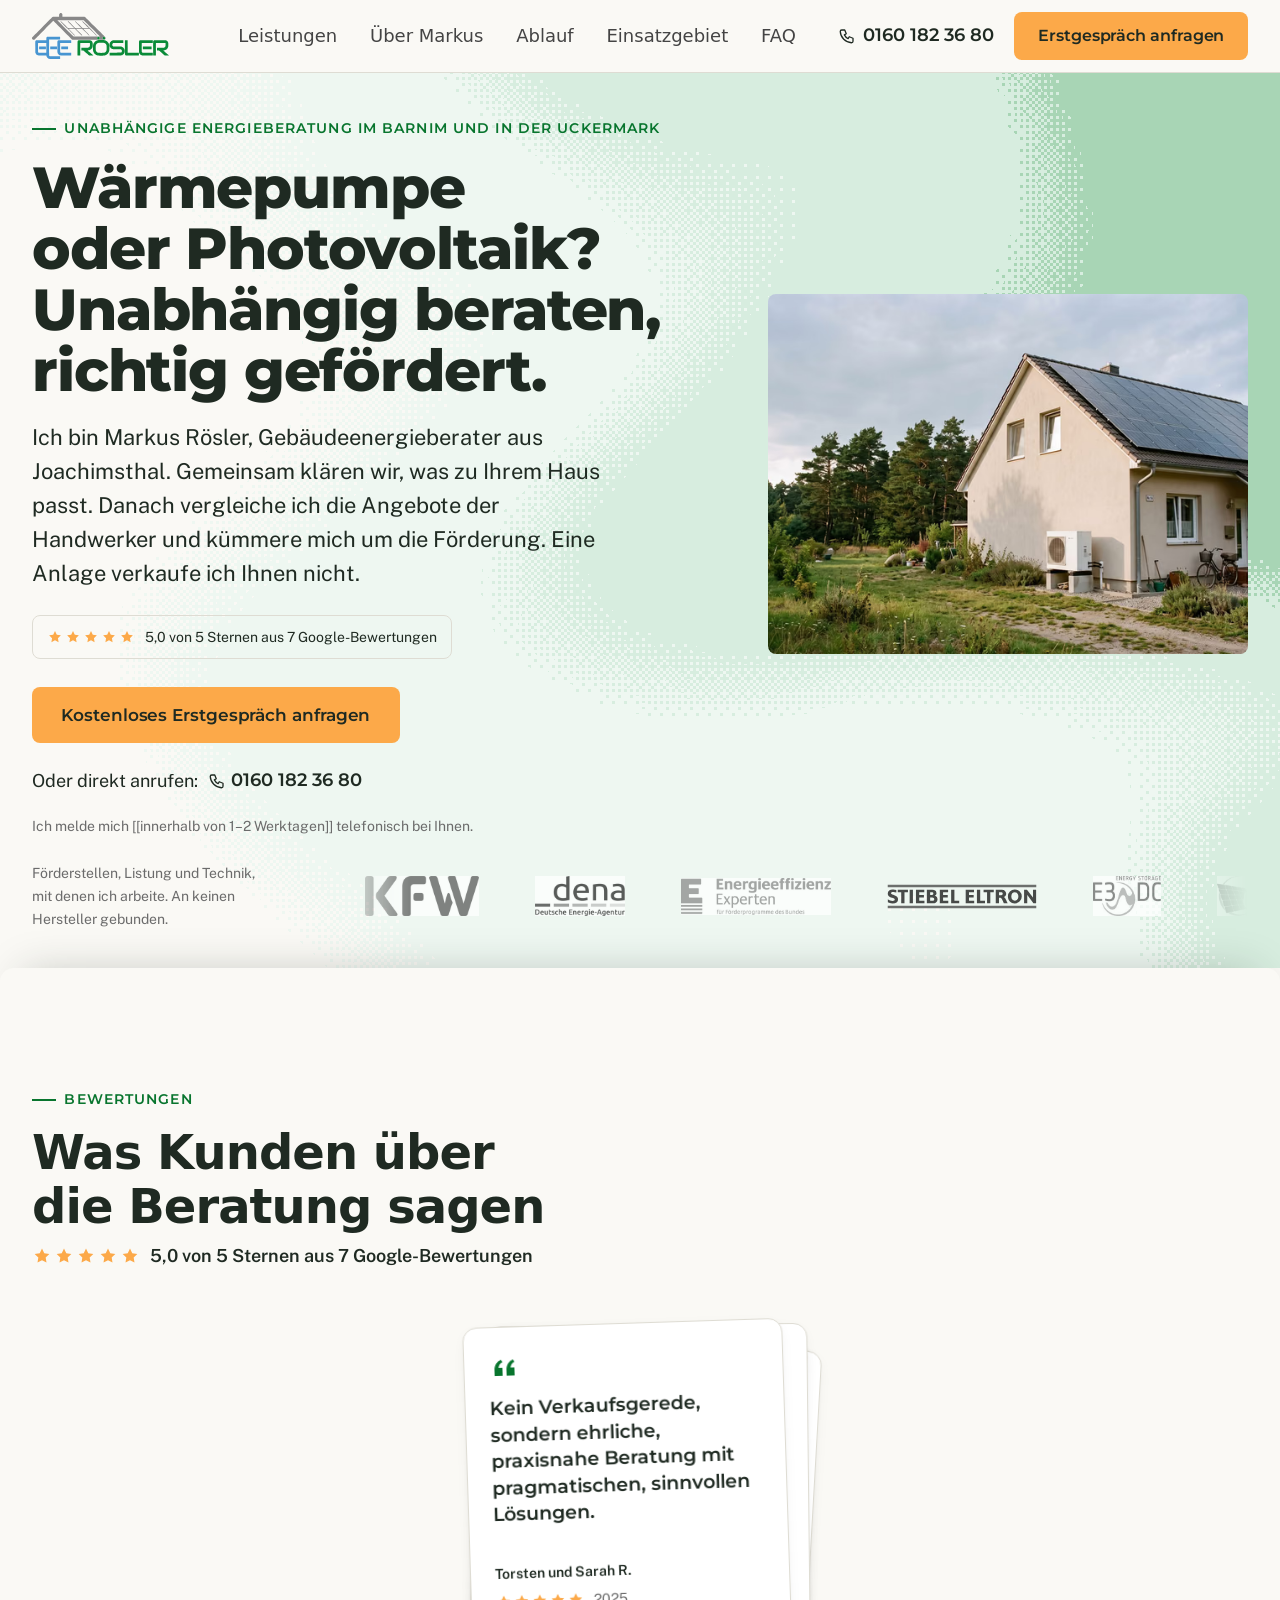
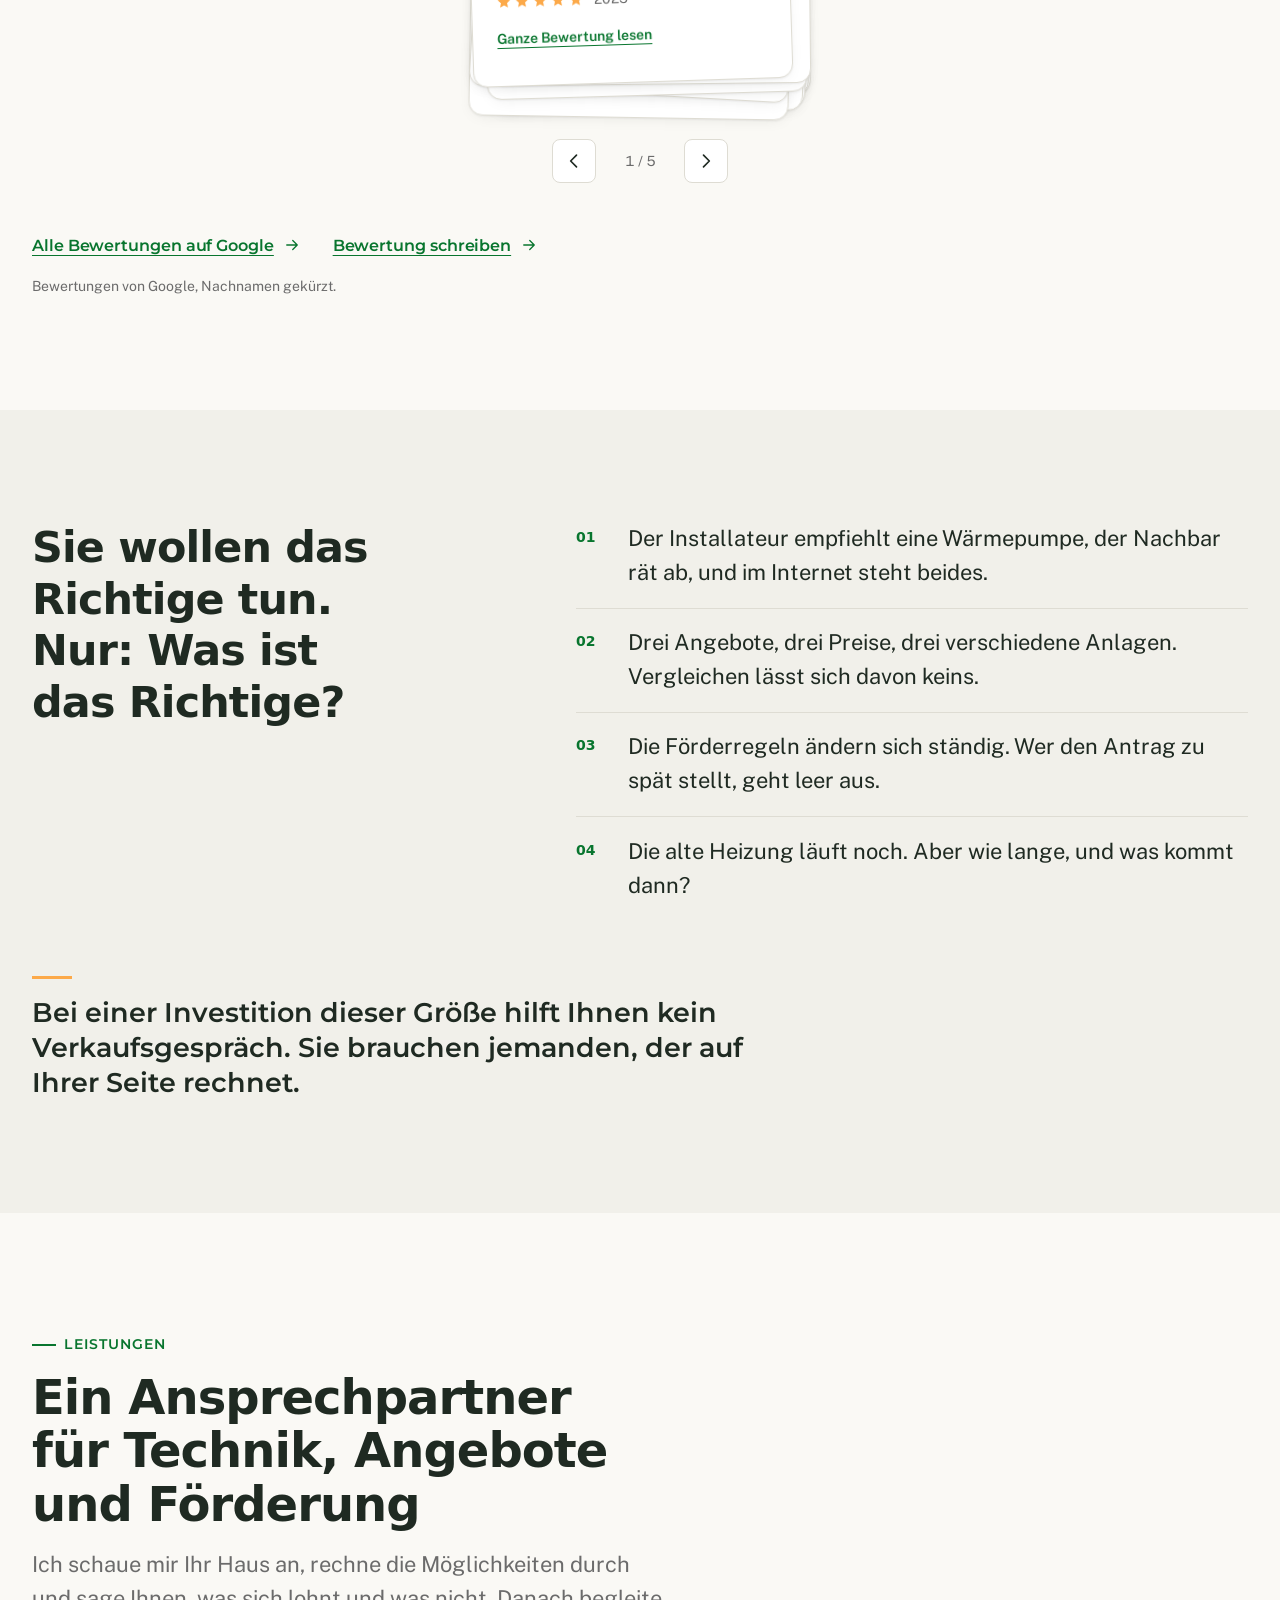
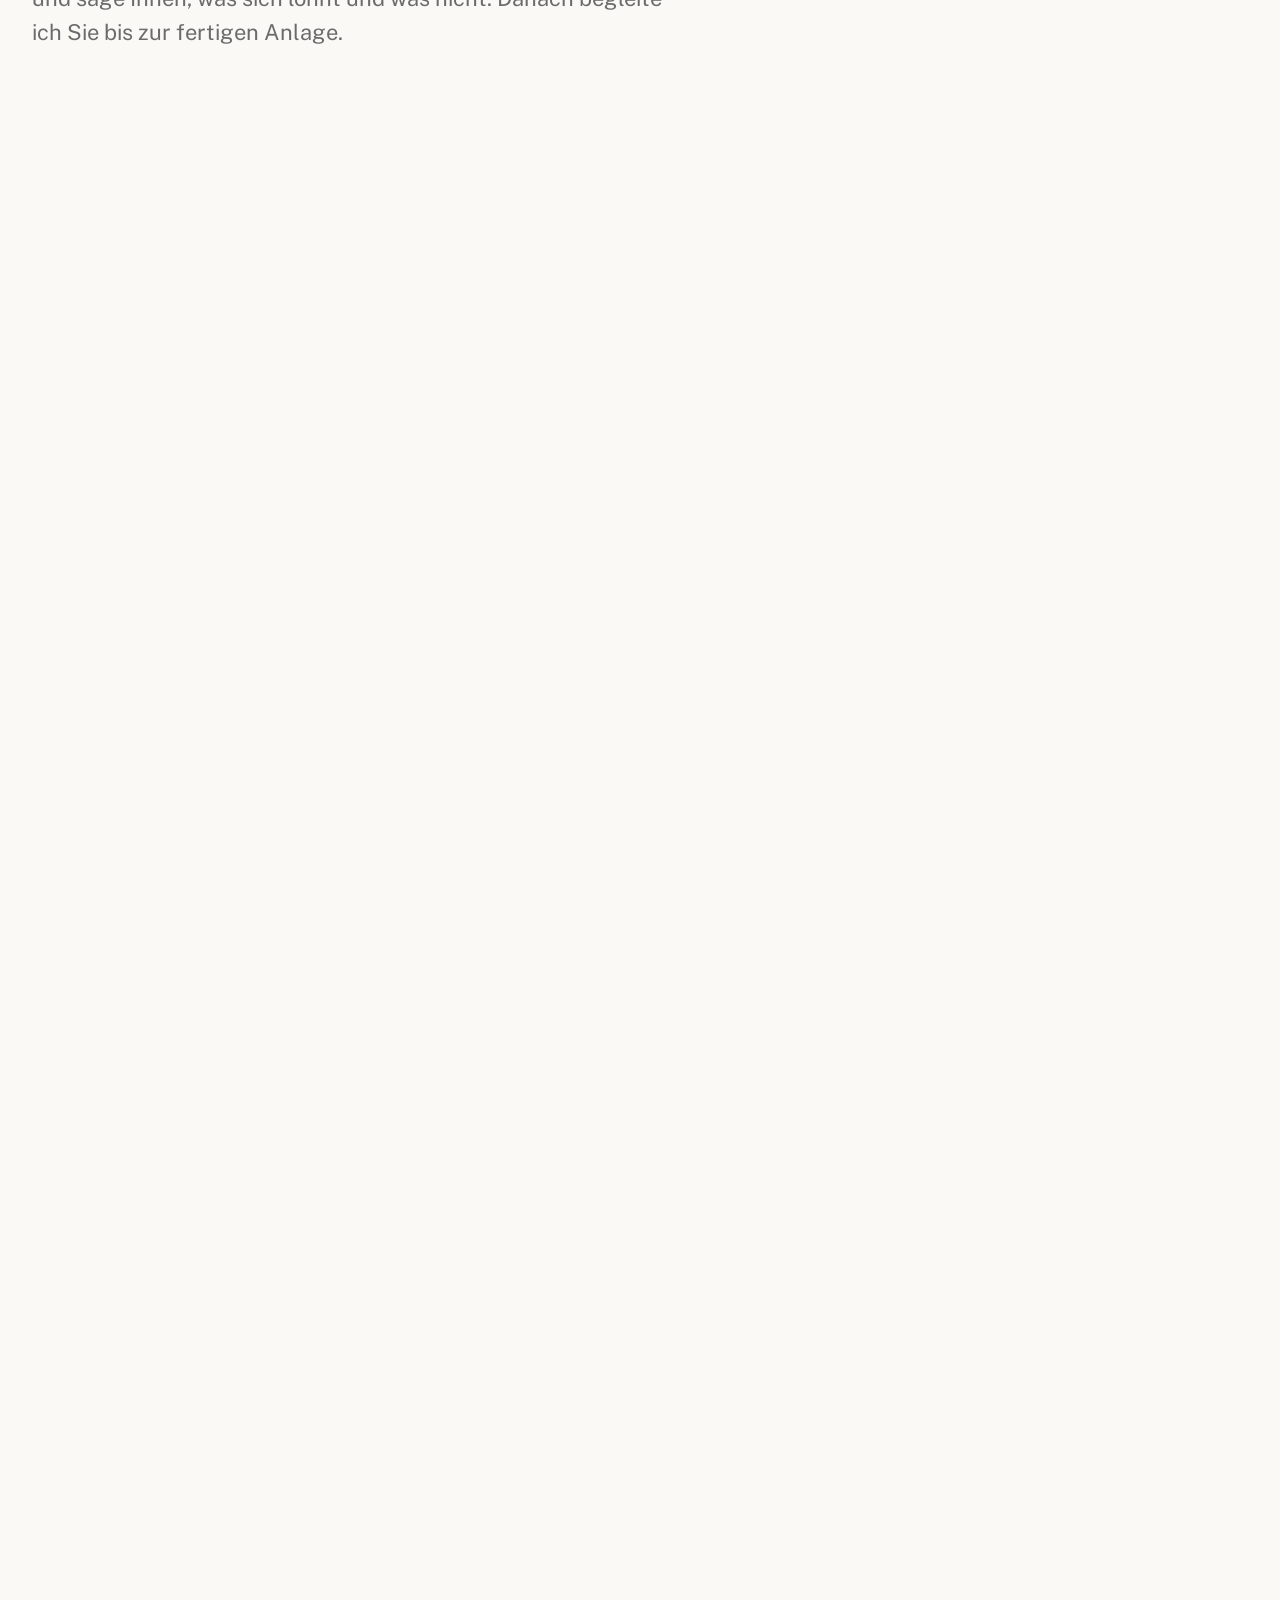
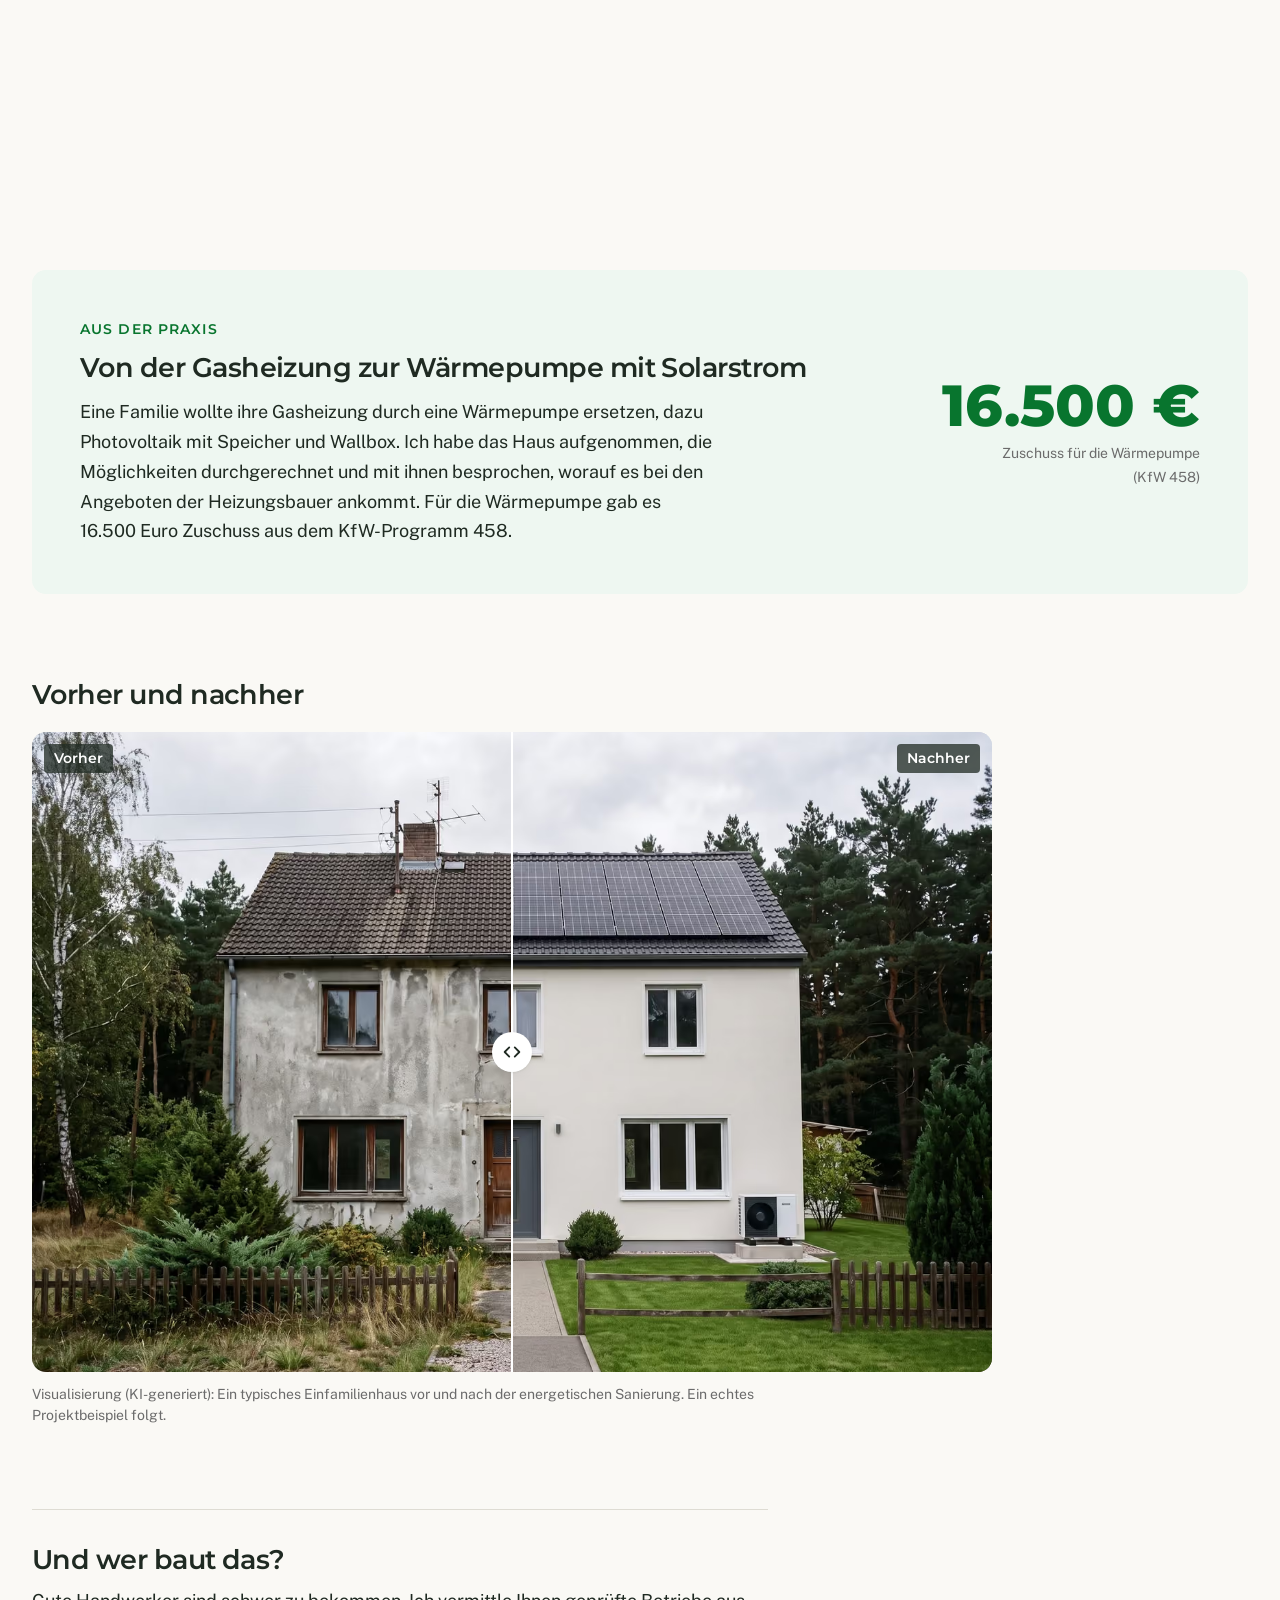
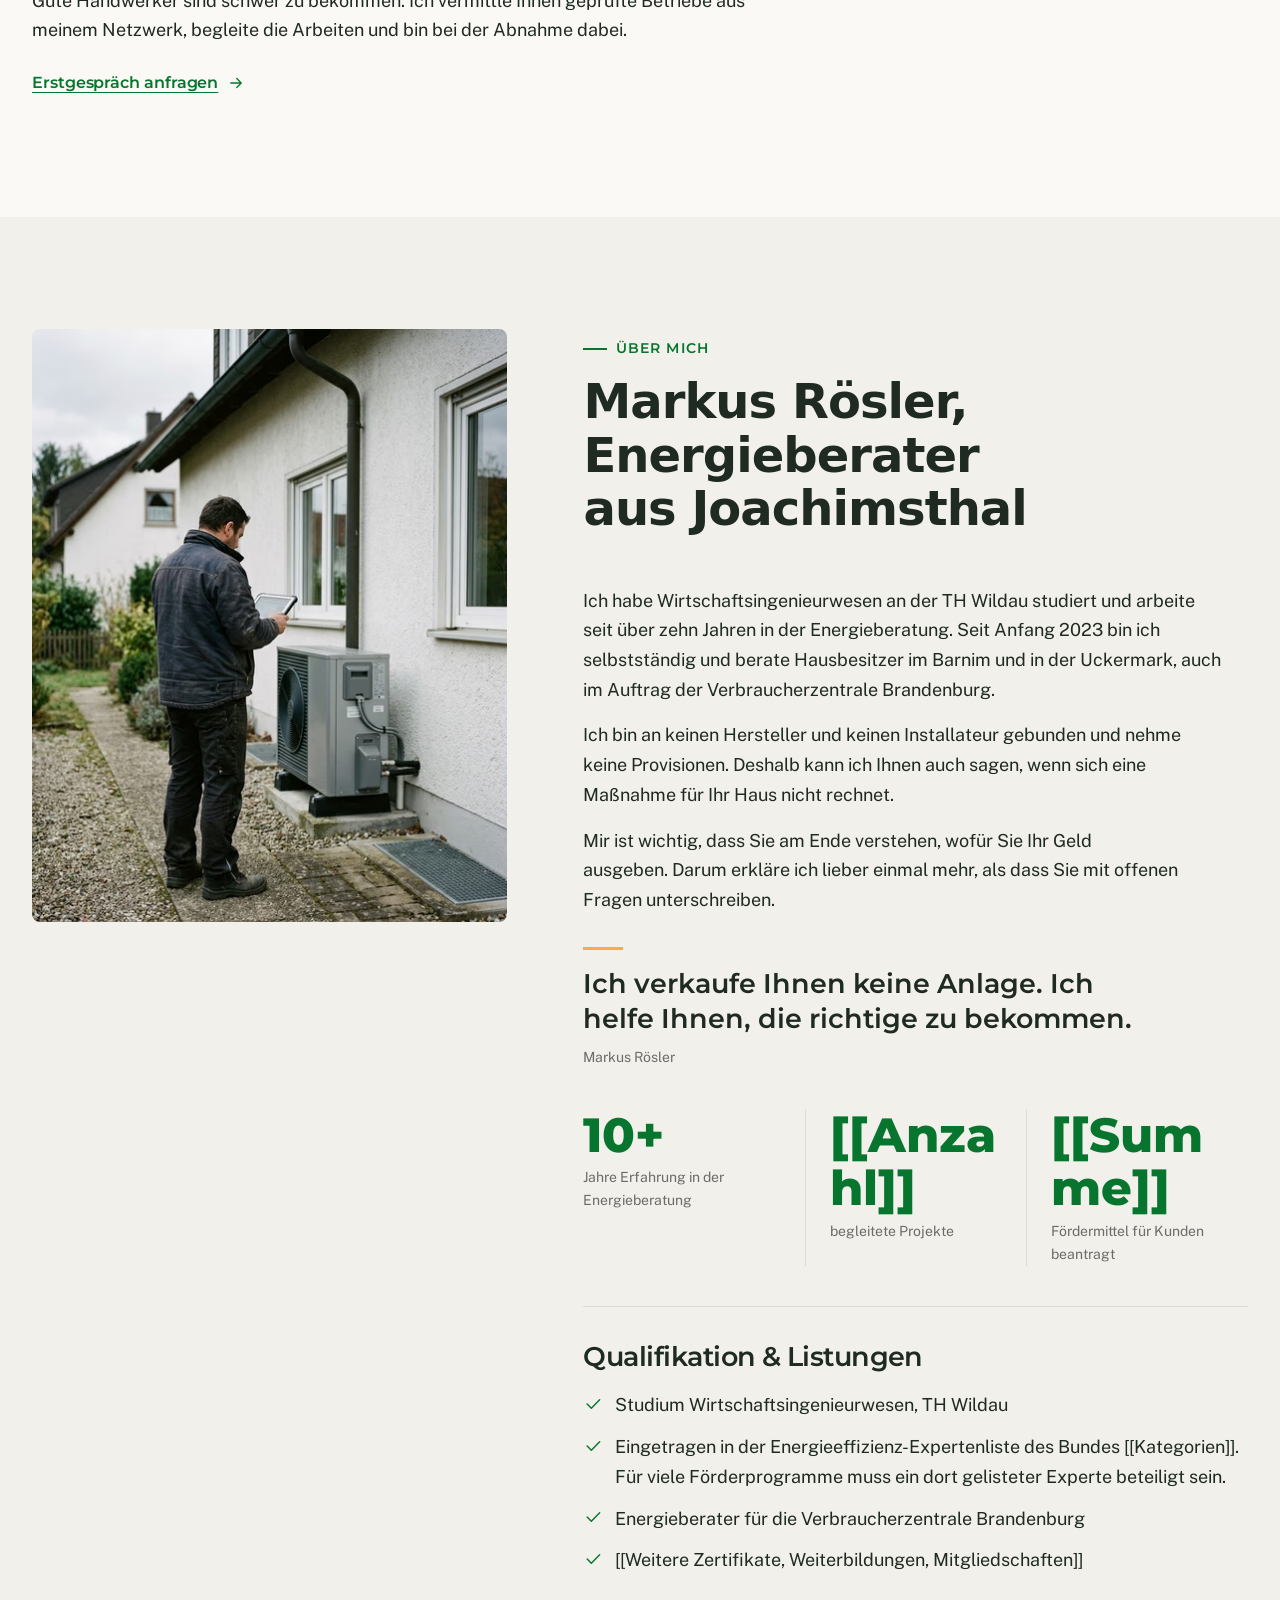
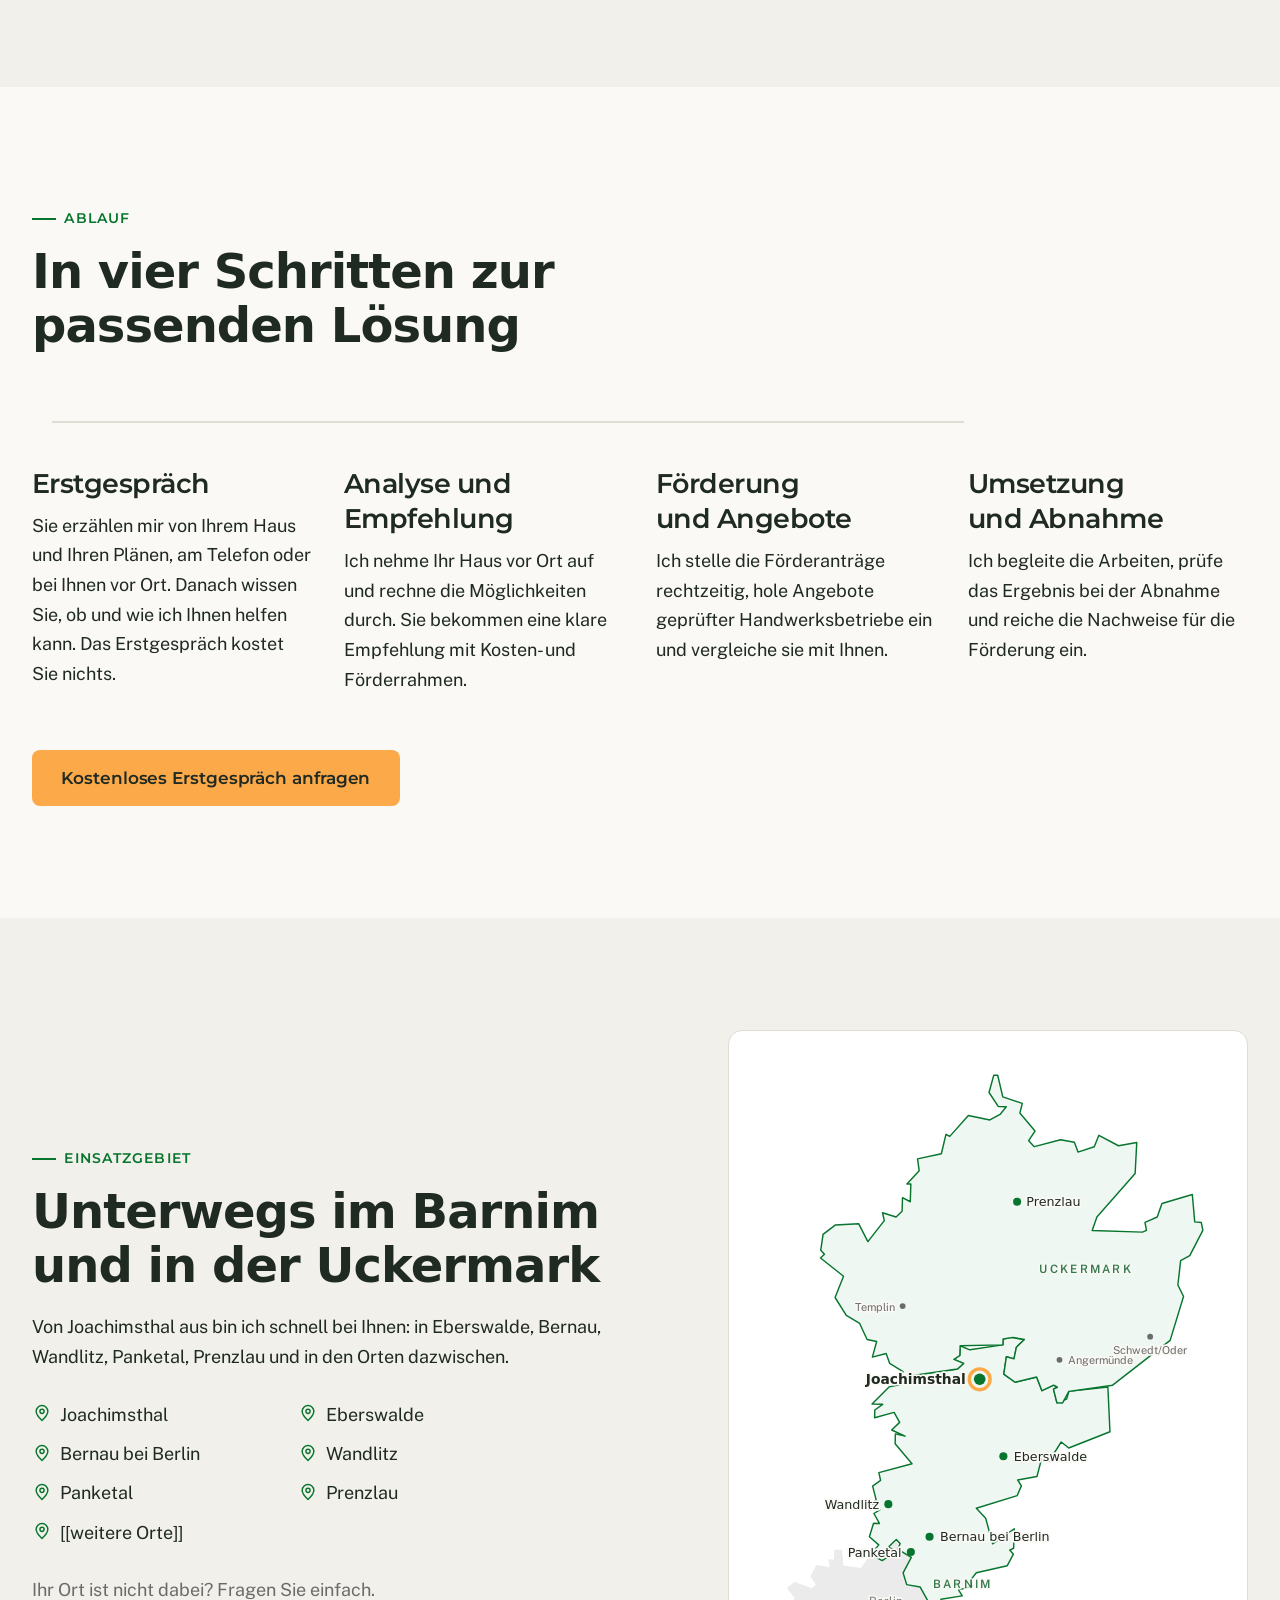
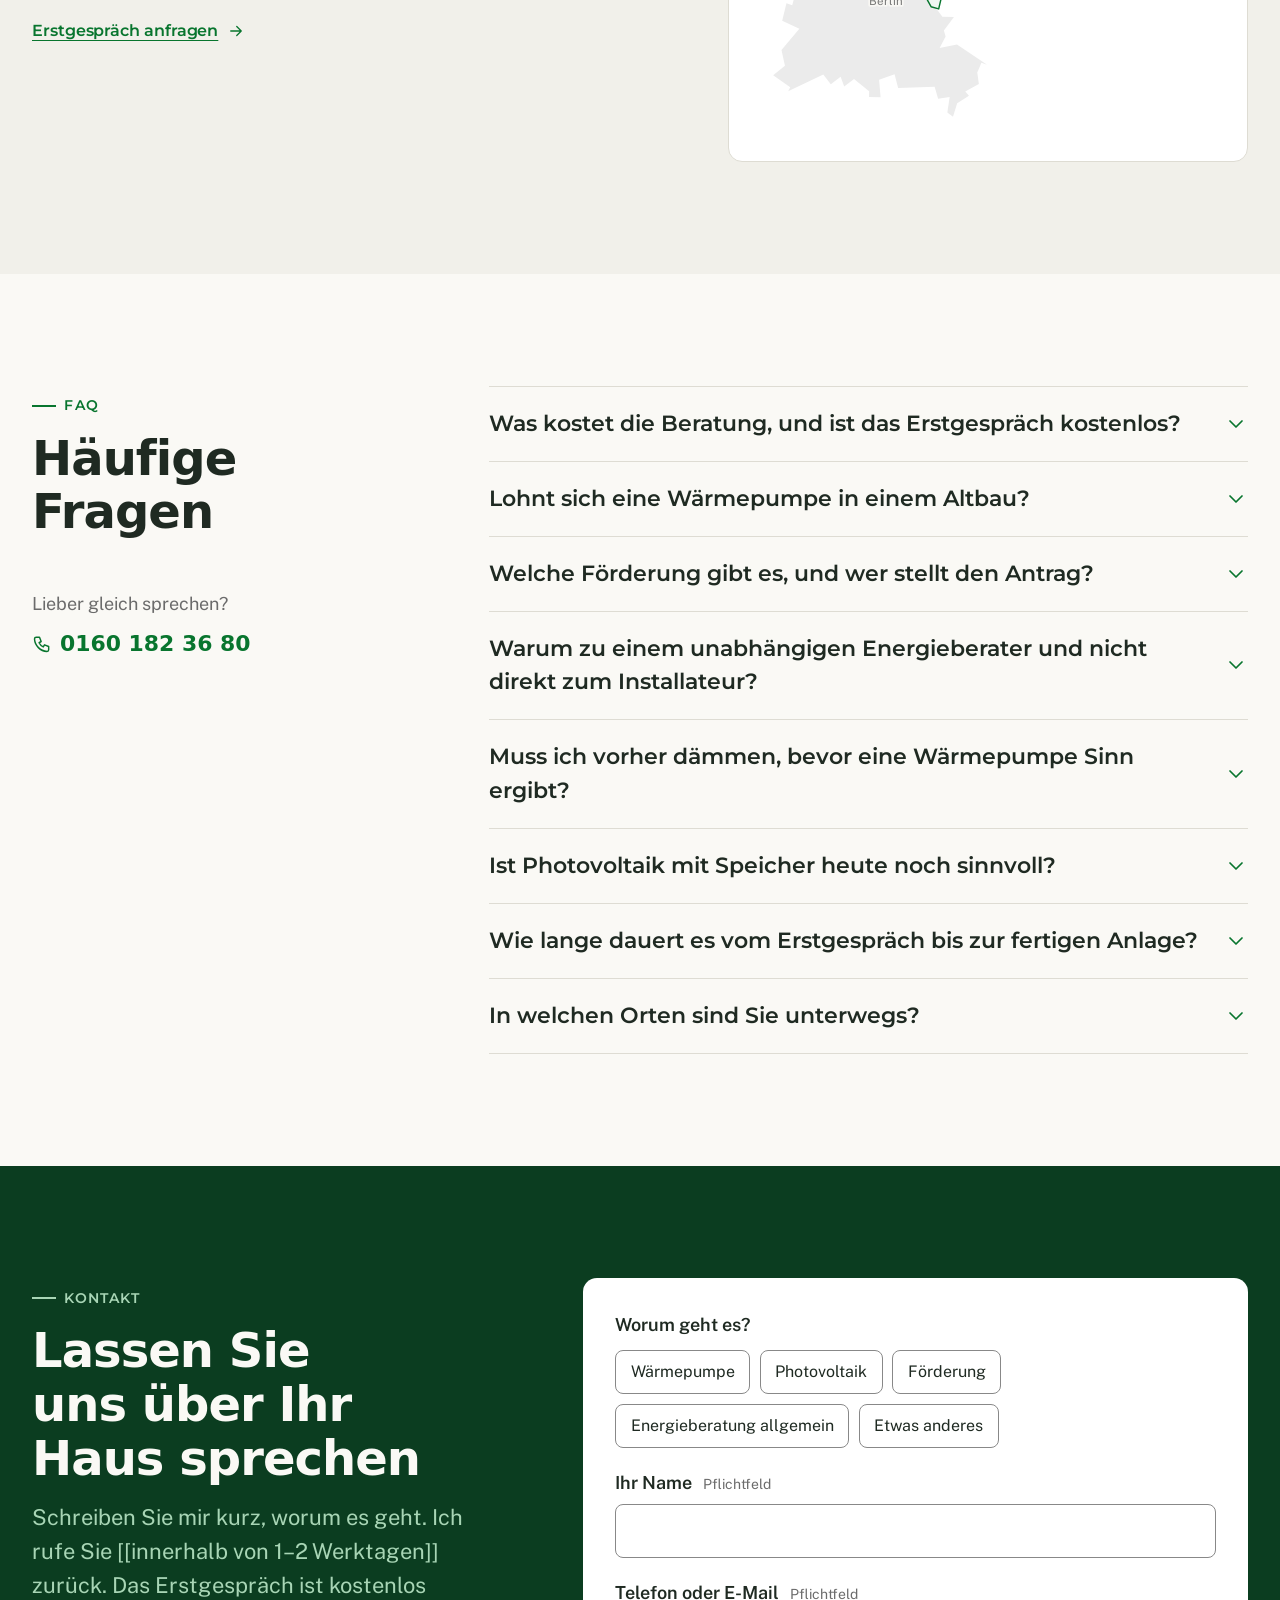
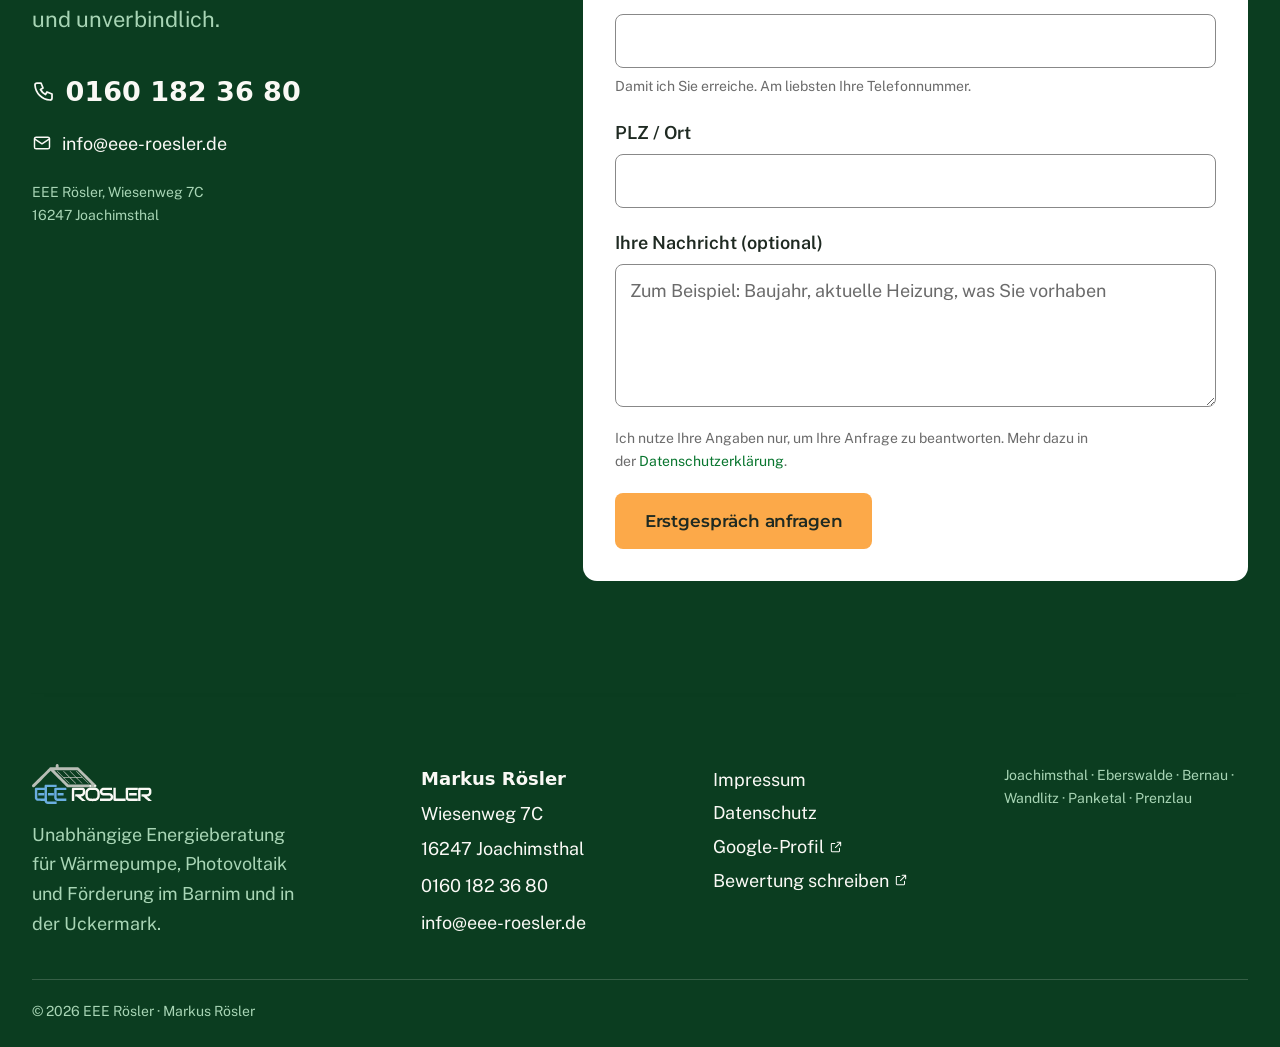
==== eee-roesler/index.html @ c89d2a46 "Update preview: eee-roesler (Navigation ohne Anker-URL) Co-Authored-By: Claude Opus 5.5 <noreply@ant" ====
<!DOCTYPE html><html lang="de"><head><meta charset="UTF-8"><meta name="viewport" content="width=device-width, initial-scale=1.0"><meta name="description" content="Wärmepumpe, Photovoltaik, Förderung: Markus Rösler berät Sie herstellerneutral, vergleicht Angebote und stellt Förderanträge. Unabhängiger Energieberater aus Joachimsthal."><meta name="robots" content="noindex, nofollow"><meta name="theme-color" content="#0A8B37"><meta property="og:title" content="Energieberater im Barnim &amp; in der Uckermark | EEE Rösler, Joachimsthal"><meta property="og:description" content="Wärmepumpe, Photovoltaik, Förderung: Markus Rösler berät Sie herstellerneutral, vergleicht Angebote und stellt Förderanträge. Unabhängiger Energieberater aus Joachimsthal."><meta property="og:type" content="website"><meta property="og:locale" content="de_DE"><meta property="og:url" content="https://www.eee-roesler.de/"><link rel="canonical" href="https://www.eee-roesler.de/"><title>Energieberater im Barnim &amp; in der Uckermark | EEE Rösler, Joachimsthal</title><link rel="icon" href="/eee-roesler/favicon.ico" sizes="48x48"><link rel="icon" type="image/svg+xml" href="/eee-roesler/favicon.svg"><link rel="apple-touch-icon" href="/eee-roesler/apple-touch-icon.png"><link rel="manifest" href="/eee-roesler/site.webmanifest"><meta property="og:image" content="https://www.eee-roesler.de/og-image.jpg"><meta property="og:image:width" content="1200"><meta property="og:image:height" content="630"><meta name="twitter:card" content="summary_large_image"><link rel="preload" href="/eee-roesler/_astro/montserrat-v31-latin-800.axpkC1rd.woff2" as="font" type="font/woff2" crossorigin><link rel="preload" href="/eee-roesler/_astro/public-sans-latin-400-normal.8Rpg0ruU.woff2" as="font" type="font/woff2" crossorigin><script>
    (function () {
      var d = document.documentElement;
      if (window.matchMedia('(prefers-reduced-motion: reduce)').matches) return;
      d.classList.add('motion');
      setTimeout(function () { d.classList.add('motion-ready'); }, 2500);
    })();
  </script><style>/*! tailwindcss v4.3.3 | MIT License | https://tailwindcss.com */
@layer properties{@supports (((-webkit-hyphens:none)) and (not (margin-trim:inline))) or ((-moz-orient:inline) and (not (color:rgb(from red r g b)))){*,:before,:after,::backdrop{--tw-rotate-x:initial;--tw-rotate-y:initial;--tw-rotate-z:initial;--tw-skew-x:initial;--tw-skew-y:initial;--tw-border-style:solid;--tw-shadow:0 0 #0000;--tw-shadow-color:initial;--tw-shadow-alpha:100%;--tw-inset-shadow:0 0 #0000;--tw-inset-shadow-color:initial;--tw-inset-shadow-alpha:100%;--tw-ring-color:initial;--tw-ring-shadow:0 0 #0000;--tw-inset-ring-color:initial;--tw-inset-ring-shadow:0 0 #0000;--tw-ring-inset:initial;--tw-ring-offset-width:0px;--tw-ring-offset-color:#fff;--tw-ring-offset-shadow:0 0 #0000;--tw-outline-style:solid;--tw-blur:initial;--tw-brightness:initial;--tw-contrast:initial;--tw-grayscale:initial;--tw-hue-rotate:initial;--tw-invert:initial;--tw-opacity:initial;--tw-saturate:initial;--tw-sepia:initial;--tw-drop-shadow:initial;--tw-drop-shadow-color:initial;--tw-drop-shadow-alpha:100%;--tw-drop-shadow-size:initial}}}@layer theme{:root,:host{--font-sans:"Public Sans", ui-sans-serif, system-ui, -apple-system, "Segoe UI", sans-serif;--font-mono:ui-monospace, SFMono-Regular, Menlo, Monaco, Consolas, "Liberation Mono", "Courier New", monospace;--color-orange-100:#feebd3;--color-orange-400:#fca949;--color-orange-500:#f2952a;--color-green-50:#eef7f1;--color-green-100:#d7eddf;--color-green-200:#a8d5b5;--color-green-600:#0a8b37;--color-green-700:#08752e;--color-green-800:#0a5c27;--color-green-950:#0b3d20;--color-blue-100:#e3eff8;--color-blue-500:#4795d1;--color-blue-700:#2b6fa6;--color-gray-200:#ebebeb;--color-gray-400:#888;--color-gray-500:#6b6b6b;--color-gray-700:#444;--color-white:#fff;--spacing:.25rem;--text-sm:.875rem;--text-sm--line-height:1.5;--text-base:clamp(1.0625rem, 1.03rem + .15vw, 1.125rem);--text-base--line-height:1.65;--text-lg:clamp(1.1875rem, 1.13rem + .3vw, 1.375rem);--text-lg--line-height:1.55;--text-xl:clamp(1.375rem, 1.25rem + .55vw, 1.75rem);--text-xl--line-height:1.3;--text-2xl:clamp(1.625rem, 1.4rem + 1vw, 2.25rem);--text-2xl--line-height:1.2;--text-3xl:clamp(2rem, 1.6rem + 1.8vw, 3rem);--text-3xl--line-height:1.12;--text-4xl:clamp(2rem, 1.45rem + 2.7vw, 3.75rem);--text-4xl--line-height:1.06;--tracking-tight:-.02em;--radius-sm:4px;--radius-md:8px;--radius-lg:14px;--ease-out:cubic-bezier(.22, 1, .36, 1);--default-transition-duration:.15s;--default-transition-timing-function:cubic-bezier(.4, 0, .2, 1);--default-font-family:var(--font-sans);--default-mono-font-family:var(--font-mono);--color-paper:#faf9f5;--color-ink:#1f2a22;--color-bg:var(--color-paper);--color-surface:var(--color-white);--color-surface-muted:#f1f0ea;--color-text:var(--color-ink);--color-text-muted:var(--color-gray-500);--color-line:#dedcd3;--color-accent:var(--color-green-700);--color-cta:var(--color-orange-400);--color-cta-hover:var(--color-orange-500);--color-on-cta:var(--color-ink);--color-dark:var(--color-green-950);--color-on-dark:var(--color-paper);--color-on-dark-muted:var(--color-green-200);--font-display:"Montserrat", ui-sans-serif, system-ui, sans-serif;--tracking-eyebrow:.08em;--shadow-card:0 1px 2px #1f2a220f, 0 4px 16px -6px #1f2a221a;--duration-fast:.16s;--duration-base:.32s;--duration-reveal:.7s}}@layer base{*,:after,:before,::backdrop{box-sizing:border-box;border:0 solid;margin:0;padding:0}::file-selector-button{box-sizing:border-box;border:0 solid;margin:0;padding:0}html,:host{-webkit-text-size-adjust:100%;tab-size:4;line-height:1.5;font-family:var(--default-font-family,-apple-system, BlinkMacSystemFont, "Segoe UI", Roboto, "Helvetica Neue", "Noto Sans", Arial, sans-serif, "Apple Color Emoji", "Segoe UI Emoji", "Segoe UI Symbol", "Noto Color Emoji");font-feature-settings:var(--default-font-feature-settings,normal);font-variation-settings:var(--default-font-variation-settings,normal);-webkit-tap-highlight-color:transparent}hr{height:0;color:inherit;border-top-width:1px}abbr:where([title]){text-decoration:underline dotted}h1,h2,h3,h4,h5,h6{font-size:inherit;font-weight:inherit}a{color:inherit;-webkit-text-decoration:inherit;-webkit-text-decoration:inherit;-webkit-text-decoration:inherit;text-decoration:inherit}b,strong{font-weight:bolder}code,kbd,samp,pre{font-family:var(--default-mono-font-family,ui-monospace, SFMono-Regular, Menlo, Monaco, Consolas, "Liberation Mono", "Courier New", monospace);font-feature-settings:var(--default-mono-font-feature-settings,normal);font-variation-settings:var(--default-mono-font-variation-settings,normal);font-size:1em}small{font-size:80%}sub,sup{vertical-align:baseline;font-size:75%;line-height:0;position:relative}sub{bottom:-.25em}sup{top:-.5em}table{text-indent:0;border-color:inherit;border-collapse:collapse}:-moz-focusring:where(:not(iframe)){outline:auto}progress{vertical-align:baseline}summary{display:list-item}ol,ul,menu{list-style:none}img,svg,video,canvas,audio,iframe,embed,object{vertical-align:middle;display:block}img,video{max-width:100%;height:auto}button,input,select,optgroup,textarea{font:inherit;font-feature-settings:inherit;font-variation-settings:inherit;letter-spacing:inherit;color:inherit;opacity:1;background-color:#0000;border-radius:0}::file-selector-button{font:inherit;font-feature-settings:inherit;font-variation-settings:inherit;letter-spacing:inherit;color:inherit;opacity:1;background-color:#0000;border-radius:0}:where(select:is([multiple],[size])) optgroup{font-weight:bolder}:where(select:is([multiple],[size])) optgroup option{padding-inline-start:20px}::file-selector-button{margin-inline-end:4px}::placeholder{opacity:1}@supports (not ((-webkit-appearance:-apple-pay-button))) or (contain-intrinsic-size:1px){::placeholder{color:currentColor}@supports (color:color-mix(in lab, red, red)){::placeholder{color:color-mix(in oklab, currentcolor 50%, transparent)}}}textarea{resize:vertical}::-webkit-search-decoration{-webkit-appearance:none}::-webkit-date-and-time-value{min-height:1lh;text-align:inherit}::-webkit-datetime-edit{display:inline-flex}::-webkit-datetime-edit-fields-wrapper{padding:0}::-webkit-datetime-edit{padding-block:0}::-webkit-datetime-edit-year-field{padding-block:0}::-webkit-datetime-edit-month-field{padding-block:0}::-webkit-datetime-edit-day-field{padding-block:0}::-webkit-datetime-edit-hour-field{padding-block:0}::-webkit-datetime-edit-minute-field{padding-block:0}::-webkit-datetime-edit-second-field{padding-block:0}::-webkit-datetime-edit-millisecond-field{padding-block:0}::-webkit-datetime-edit-meridiem-field{padding-block:0}::-webkit-calendar-picker-indicator{line-height:1}:-moz-ui-invalid{box-shadow:none}button,input:where([type=button],[type=reset],[type=submit]){appearance:button}::file-selector-button{appearance:button}::-webkit-inner-spin-button{height:auto}::-webkit-outer-spin-button{height:auto}[hidden]:where(:not([hidden=until-found])){display:none!important}*,:before,:after{box-sizing:border-box}html{scroll-behavior:smooth;scroll-padding-top:calc(var(--header-h) + 1rem);-webkit-text-size-adjust:100%}body{font-family:var(--font-sans);font-size:var(--text-base);line-height:var(--text-base--line-height);color:var(--color-text);background:var(--color-bg);-webkit-font-smoothing:antialiased;text-rendering:optimizelegibility;margin:0}h1,h2,h3,h4{font-family:var(--font-display);letter-spacing:var(--tracking-tight);text-wrap:balance;margin:0;font-weight:700}h1{font-size:var(--text-4xl);line-height:var(--text-4xl--line-height);font-weight:800}h2{font-size:var(--text-3xl);line-height:var(--text-3xl--line-height)}h3{font-size:var(--text-xl);line-height:var(--text-xl--line-height);font-weight:600}p{text-wrap:pretty}a{color:var(--color-accent);text-underline-offset:.18em}img,svg,video{max-width:100%;height:auto;display:block}:focus-visible{outline:3px solid var(--color-blue-700);outline-offset:3px;border-radius:var(--radius-sm)}::selection{background:var(--color-green-100);color:var(--color-ink)}}@layer components{.container{width:100%;max-width:calc(var(--container-max) + 2 * var(--gutter));padding-inline:var(--gutter);margin-inline:auto}.section{padding-block:var(--section-y)}.section[data-tone=muted]{background:var(--color-surface-muted)}.section[data-tone=dark]{background:var(--color-dark);color:var(--color-on-dark)}.section[data-tone=dark] a{color:var(--color-on-dark)}}@layer utilities{.visible{visibility:visible}.sr-only{clip-path:inset(50%);white-space:nowrap;border-width:0;width:1px;height:1px;margin:-1px;padding:0;position:absolute;overflow:hidden}.static{position:static}.sticky{position:sticky}.container{width:100%}@media (width>=40rem){.container{max-width:40rem}}@media (width>=48rem){.container{max-width:48rem}}@media (width>=64rem){.container{max-width:64rem}}@media (width>=80rem){.container{max-width:80rem}}@media (width>=96rem){.container{max-width:96rem}}.m-675{margin:calc(var(--spacing) * 675)}.flex{display:flex}.hidden{display:none}.inline{display:inline}.flex-shrink{flex-shrink:1}.transform{transform:var(--tw-rotate-x,) var(--tw-rotate-y,) var(--tw-rotate-z,) var(--tw-skew-x,) var(--tw-skew-y,)}.resize{resize:both}.flex-wrap{flex-wrap:wrap}.border{border-style:var(--tw-border-style);border-width:1px}.text-wrap{text-wrap:wrap}.ring{--tw-ring-shadow:var(--tw-ring-inset,) 0 0 0 calc(1px + var(--tw-ring-offset-width)) var(--tw-ring-color,currentcolor);box-shadow:var(--tw-inset-shadow), var(--tw-inset-ring-shadow), var(--tw-ring-offset-shadow), var(--tw-ring-shadow), var(--tw-shadow)}.outline{outline-style:var(--tw-outline-style);outline-width:1px}.blur{--tw-blur:blur(8px);filter:var(--tw-blur,) var(--tw-brightness,) var(--tw-contrast,) var(--tw-grayscale,) var(--tw-hue-rotate,) var(--tw-invert,) var(--tw-saturate,) var(--tw-sepia,) var(--tw-drop-shadow,)}.filter{filter:var(--tw-blur,) var(--tw-brightness,) var(--tw-contrast,) var(--tw-grayscale,) var(--tw-hue-rotate,) var(--tw-invert,) var(--tw-saturate,) var(--tw-sepia,) var(--tw-drop-shadow,)}.transition{transition-property:color,background-color,border-color,outline-color,text-decoration-color,fill,stroke,--tw-gradient-from,--tw-gradient-via,--tw-gradient-to,opacity,box-shadow,transform,translate,scale,rotate,filter,-webkit-backdrop-filter,backdrop-filter,display,content-visibility,overlay,pointer-events;transition-timing-function:var(--tw-ease,var(--default-transition-timing-function));transition-duration:var(--tw-duration,var(--default-transition-duration))}}@font-face{font-family:Montserrat;src:url(/eee-roesler/_astro/montserrat-v31-latin-500.DRFEGfly.woff2)format("woff2");font-weight:500;font-style:normal;font-display:swap}@font-face{font-family:Montserrat;src:url(/eee-roesler/_astro/montserrat-v31-latin-600.UVxSCcoG.woff2)format("woff2");font-weight:600;font-style:normal;font-display:swap}@font-face{font-family:Montserrat;src:url(/eee-roesler/_astro/montserrat-v31-latin-700.BdjcYUrC.woff2)format("woff2");font-weight:700;font-style:normal;font-display:swap}@font-face{font-family:Montserrat;src:url(/eee-roesler/_astro/montserrat-v31-latin-800.axpkC1rd.woff2)format("woff2");font-weight:800;font-style:normal;font-display:swap}@font-face{font-family:Public Sans;src:url(/eee-roesler/_astro/public-sans-latin-400-normal.8Rpg0ruU.woff2)format("woff2");font-weight:400;font-style:normal;font-display:swap}@font-face{font-family:Public Sans;src:url(/eee-roesler/_astro/public-sans-latin-400-italic.B1appi_f.woff2)format("woff2");font-weight:400;font-style:italic;font-display:swap}@font-face{font-family:Public Sans;src:url(/eee-roesler/_astro/public-sans-latin-500-normal.NlrCPXnF.woff2)format("woff2");font-weight:500;font-style:normal;font-display:swap}@font-face{font-family:Public Sans;src:url(/eee-roesler/_astro/public-sans-latin-600-normal.Fru-LXNs.woff2)format("woff2");font-weight:600;font-style:normal;font-display:swap}@font-face{font-family:Public Sans;src:url(/eee-roesler/_astro/public-sans-latin-700-normal.BqJmxWdE.woff2)format("woff2");font-weight:700;font-style:normal;font-display:swap}:root{--container-max:1180px;--container-narrow:760px;--gutter:clamp(1rem, 4vw, 2rem);--section-y:clamp(4rem, 3rem + 5vw, 7.5rem);--header-h:72px;--bottom-bar-h:64px}@media (prefers-reduced-motion:reduce){html{scroll-behavior:auto}*,:before,:after{transition-duration:.01ms!important;animation-duration:.01ms!important;animation-iteration-count:1!important}}.motion:not(.motion-ready) [data-hero-anim]{visibility:hidden}html.lenis,html.lenis body{height:auto}html.lenis{scroll-behavior:auto}.lenis.lenis-stopped{overflow:clip}.lenis.lenis-smooth [data-lenis-prevent]{overscroll-behavior:contain}@property --tw-rotate-x{syntax:"*";inherits:false}@property --tw-rotate-y{syntax:"*";inherits:false}@property --tw-rotate-z{syntax:"*";inherits:false}@property --tw-skew-x{syntax:"*";inherits:false}@property --tw-skew-y{syntax:"*";inherits:false}@property --tw-border-style{syntax:"*";inherits:false;initial-value:solid}@property --tw-shadow{syntax:"*";inherits:false;initial-value:0 0 #0000}@property --tw-shadow-color{syntax:"*";inherits:false}@property --tw-shadow-alpha{syntax:"<percentage>";inherits:false;initial-value:100%}@property --tw-inset-shadow{syntax:"*";inherits:false;initial-value:0 0 #0000}@property --tw-inset-shadow-color{syntax:"*";inherits:false}@property --tw-inset-shadow-alpha{syntax:"<percentage>";inherits:false;initial-value:100%}@property --tw-ring-color{syntax:"*";inherits:false}@property --tw-ring-shadow{syntax:"*";inherits:false;initial-value:0 0 #0000}@property --tw-inset-ring-color{syntax:"*";inherits:false}@property --tw-inset-ring-shadow{syntax:"*";inherits:false;initial-value:0 0 #0000}@property --tw-ring-inset{syntax:"*";inherits:false}@property --tw-ring-offset-width{syntax:"<length>";inherits:false;initial-value:0}@property --tw-ring-offset-color{syntax:"*";inherits:false;initial-value:#fff}@property --tw-ring-offset-shadow{syntax:"*";inherits:false;initial-value:0 0 #0000}@property --tw-outline-style{syntax:"*";inherits:false;initial-value:solid}@property --tw-blur{syntax:"*";inherits:false}@property --tw-brightness{syntax:"*";inherits:false}@property --tw-contrast{syntax:"*";inherits:false}@property --tw-grayscale{syntax:"*";inherits:false}@property --tw-hue-rotate{syntax:"*";inherits:false}@property --tw-invert{syntax:"*";inherits:false}@property --tw-opacity{syntax:"*";inherits:false}@property --tw-saturate{syntax:"*";inherits:false}@property --tw-sepia{syntax:"*";inherits:false}@property --tw-drop-shadow{syntax:"*";inherits:false}@property --tw-drop-shadow-color{syntax:"*";inherits:false}@property --tw-drop-shadow-alpha{syntax:"<percentage>";inherits:false;initial-value:100%}@property --tw-drop-shadow-size{syntax:"*";inherits:false}.icon[data-astro-cid-zgufigjl]{vertical-align:middle;flex-shrink:0;display:inline-block}.btn[data-astro-cid-j6ocf6pu]{border-radius:var(--radius-md);min-height:48px;font-family:var(--font-display);letter-spacing:-.005em;cursor:pointer;transition:background-color var(--duration-fast) var(--ease-out), border-color var(--duration-fast) var(--ease-out), color var(--duration-fast) var(--ease-out), transform var(--duration-fast) var(--ease-out);border:2px solid #0000;justify-content:center;align-items:center;gap:.55em;padding:.75em 1.35em;font-size:1rem;font-weight:600;line-height:1.2;text-decoration:none;display:inline-flex}.btn--lg[data-astro-cid-j6ocf6pu]{min-height:56px;padding:.85em 1.6em;font-size:1.0625rem}.btn[data-astro-cid-j6ocf6pu]:active{transform:translateY(1px)}.btn--cta[data-astro-cid-j6ocf6pu]{background:var(--color-cta);color:var(--color-on-cta)}.btn--cta[data-astro-cid-j6ocf6pu]:hover{background:var(--color-cta-hover)}.btn--primary[data-astro-cid-j6ocf6pu]{background:var(--color-green-700);color:var(--color-white)}.btn--primary[data-astro-cid-j6ocf6pu]:hover{background:var(--color-green-800)}.btn--ghost[data-astro-cid-j6ocf6pu]{color:var(--color-ink);background:0 0;border-color:currentColor}.btn--ghost[data-astro-cid-j6ocf6pu]:hover{background:#1f2a220d}.btn--ghost[data-astro-cid-j6ocf6pu].btn--on-dark{color:var(--color-on-dark)}.btn--ghost[data-astro-cid-j6ocf6pu].btn--on-dark:hover{background:#faf9f514}.btn--link[data-astro-cid-j6ocf6pu]{min-height:44px;color:var(--color-accent);background:0 0;border:0;padding:0;font-size:1rem}.btn--link[data-astro-cid-j6ocf6pu] span[data-astro-cid-j6ocf6pu]{text-underline-offset:.25em;text-decoration:underline 1px}.btn--link[data-astro-cid-j6ocf6pu]:hover span[data-astro-cid-j6ocf6pu]{text-decoration-thickness:2px}.btn--link[data-astro-cid-j6ocf6pu].btn--on-dark{color:var(--color-on-dark)}.btn--link[data-astro-cid-j6ocf6pu] .btn__end{transition:transform var(--duration-fast) var(--ease-out)}.btn--link[data-astro-cid-j6ocf6pu]:hover .btn__end{transform:translate(3px)}@media (prefers-reduced-motion:reduce){.btn[data-astro-cid-j6ocf6pu],.btn--link[data-astro-cid-j6ocf6pu] .btn__end{transition:none}}@media (width<=47.99rem){body{padding-bottom:calc(var(--bottom-bar-h) + env(safe-area-inset-bottom))}}.mobile-bar[data-astro-cid-qphbsgma]{display:none}@media (width<=47.99rem){.mobile-bar[data-astro-cid-qphbsgma]{z-index:40;height:calc(var(--bottom-bar-h) + env(safe-area-inset-bottom));padding:0 var(--gutter) env(safe-area-inset-bottom);background:var(--color-bg);border-top:1px solid var(--color-line);grid-template-columns:1fr 1fr;align-items:center;gap:.75rem;display:grid;position:fixed;inset:auto 0 0}.mobile-bar[data-astro-cid-qphbsgma] .btn{width:100%;min-height:46px}}.skip[data-astro-cid-kgevm5mn]{z-index:100;background:var(--color-ink);color:var(--color-on-dark);font-family:var(--font-display);border-radius:var(--radius-md);padding:.75rem 1.1rem;font-weight:600;text-decoration:none;position:absolute;top:-4rem;left:1rem}.skip[data-astro-cid-kgevm5mn]:focus{top:1rem}.site-header[data-astro-cid-kgevm5mn]{z-index:50;background:var(--color-bg);border-bottom:1px solid var(--color-line);position:sticky;top:0}.site-header__bar[data-astro-cid-kgevm5mn]{height:var(--header-h);justify-content:space-between;align-items:center;gap:1.5rem;display:flex}.site-header__logo[data-astro-cid-kgevm5mn]{flex-shrink:0;line-height:0;display:block}.site-header__logo[data-astro-cid-kgevm5mn] img[data-astro-cid-kgevm5mn]{width:auto;height:40px}.site-header__nav[data-astro-cid-kgevm5mn],.site-header__actions[data-astro-cid-kgevm5mn]{display:none}.site-header__toggle[data-astro-cid-kgevm5mn]{width:48px;height:48px;color:var(--color-ink);cursor:pointer;background:0 0;border:0;justify-content:center;align-items:center;margin-right:-.5rem;padding:0;display:inline-flex}.site-header__toggle[data-astro-cid-kgevm5mn] .i-close{display:none}.site-header__toggle[data-astro-cid-kgevm5mn][aria-expanded=true] .i-close{display:block}.site-header__toggle[data-astro-cid-kgevm5mn][aria-expanded=true] .i-open{display:none}.site-header__phone[data-astro-cid-kgevm5mn]{min-height:44px;font-family:var(--font-display);color:var(--color-ink);white-space:nowrap;align-items:center;gap:.45rem;font-weight:600;text-decoration:none;display:inline-flex}.site-header__phone[data-astro-cid-kgevm5mn]:hover{text-decoration:underline}.site-header__panel[data-astro-cid-kgevm5mn]{background:var(--color-bg);border-bottom:1px solid var(--color-line);max-height:calc(100dvh - var(--header-h));padding-block:.5rem 1.5rem;position:absolute;inset:100% 0 auto;overflow-y:auto}.site-header__panel[data-astro-cid-kgevm5mn][hidden]{display:none}.site-header__panel[data-astro-cid-kgevm5mn] ul[data-astro-cid-kgevm5mn]{margin:0 0 .75rem;padding:0;list-style:none}.site-header__panel[data-astro-cid-kgevm5mn] li[data-astro-cid-kgevm5mn] a[data-astro-cid-kgevm5mn]{border-bottom:1px solid var(--color-line);min-height:48px;font-family:var(--font-sans);font-weight:500;font-size:var(--text-lg);color:var(--color-ink);align-items:center;text-decoration:none;display:flex}.site-header__panel[data-astro-cid-kgevm5mn] li[data-astro-cid-kgevm5mn] a[data-astro-cid-kgevm5mn][aria-current=true]{color:var(--color-green-700);box-shadow:inset 3px 0 0 var(--color-green-600);padding-left:.75rem;font-weight:600}.site-header__phone--panel[data-astro-cid-kgevm5mn]{margin-bottom:.75rem;display:flex}.site-header__panel[data-astro-cid-kgevm5mn] .site-header__panel-cta{width:100%}@media (width>=72rem){.site-header__logo[data-astro-cid-kgevm5mn] img[data-astro-cid-kgevm5mn]{width:auto;height:46px}.site-header__toggle[data-astro-cid-kgevm5mn],.site-header__panel[data-astro-cid-kgevm5mn]{display:none}.site-header__nav[data-astro-cid-kgevm5mn]{margin-left:auto;display:block}.seg[data-astro-cid-kgevm5mn]{white-space:nowrap;border-radius:var(--radius-md);gap:.25rem;margin:0;padding:4px;list-style:none;display:flex;position:relative}.seg[data-astro-cid-kgevm5mn] li[data-astro-cid-kgevm5mn]{z-index:1;position:relative}.seg[data-astro-cid-kgevm5mn] a[data-astro-cid-kgevm5mn]{border-radius:calc(var(--radius-md) - 3px);min-height:40px;color:var(--color-gray-700);transition:color var(--duration-fast) var(--ease-out);align-items:center;padding:0 .9rem;font-weight:500;text-decoration:none;display:inline-flex}.seg[data-astro-cid-kgevm5mn] a[data-astro-cid-kgevm5mn]:hover{color:var(--color-ink)}.seg[data-astro-cid-kgevm5mn] a[data-astro-cid-kgevm5mn][aria-current=true]{color:var(--color-green-700);font-weight:600}.seg[data-astro-cid-kgevm5mn] .seg__thumb[data-astro-cid-kgevm5mn]{z-index:0;width:var(--w,0px);transform:translateX(var(--l,0px));background:var(--color-gray-200);border-radius:calc(var(--radius-md) - 3px);pointer-events:none;transition:opacity var(--duration-base) var(--ease-out);position:absolute;top:4px;bottom:4px;left:0}.seg[data-astro-cid-kgevm5mn] .seg__thumb[data-astro-cid-kgevm5mn][data-hidden]{opacity:0}.site-header__actions[data-astro-cid-kgevm5mn]{align-items:center;gap:1.25rem;display:flex}}.site-footer[data-astro-cid-yvkg62gd]{background:var(--color-green-950);color:var(--color-on-dark);font-size:var(--text-base);padding-block:clamp(3rem,2rem + 3vw,4.5rem) 1.5rem}.site-footer[data-astro-cid-yvkg62gd] a[data-astro-cid-yvkg62gd]{color:var(--color-on-dark);text-underline-offset:.2em}.site-footer[data-astro-cid-yvkg62gd] a[data-astro-cid-yvkg62gd]:hover{text-decoration-thickness:2px}.site-footer__grid[data-astro-cid-yvkg62gd]{gap:2rem;display:grid}.site-footer__brand[data-astro-cid-yvkg62gd] img[data-astro-cid-yvkg62gd]{width:auto;height:40px}.site-footer__brand[data-astro-cid-yvkg62gd] p[data-astro-cid-yvkg62gd]{max-width:24rem;color:var(--color-on-dark-muted);margin:1rem 0 0}.site-footer__col[data-astro-cid-yvkg62gd]{flex-direction:column;gap:.35rem;margin:0;padding:0;font-style:normal;list-style:none;display:flex}.site-footer__col[data-astro-cid-yvkg62gd] a[data-astro-cid-yvkg62gd]{align-items:center;gap:.35rem;width:fit-content;min-height:32px;display:inline-flex}.site-footer__links[data-astro-cid-yvkg62gd]{gap:.1rem}.site-footer__links[data-astro-cid-yvkg62gd] li[data-astro-cid-yvkg62gd]{display:block}.site-footer__area[data-astro-cid-yvkg62gd]{font-size:var(--text-sm);color:var(--color-on-dark-muted);margin:0}.site-footer__legal[data-astro-cid-yvkg62gd]{font-size:var(--text-sm);color:var(--color-on-dark-muted);border-top:1px solid #faf9f52e;margin:2.5rem 0 0;padding-top:1.25rem}@media (width>=48rem){.site-footer__grid[data-astro-cid-yvkg62gd]{grid-template-columns:1fr 1fr}}@media (width>=64rem){.site-footer__grid[data-astro-cid-yvkg62gd]{grid-template-columns:1.4fr 1fr 1fr 1fr;gap:3rem}}
.photo[data-astro-cid-pm5ksejz]{border-radius:var(--radius-md);background:var(--color-surface-muted);position:relative;overflow:hidden}.photo[data-astro-cid-pm5ksejz] img{width:100%;height:auto;display:block}.photo[data-astro-cid-pm5ksejz][data-cover] picture{height:100%;display:block}.photo[data-astro-cid-pm5ksejz][data-cover] img{object-fit:cover;height:100%}.photo__badge[data-astro-cid-pm5ksejz]{letter-spacing:.04em;text-transform:uppercase;border-radius:var(--radius-sm);color:#fff;pointer-events:none;background:#1f2a22bf;padding:2px 6px;font-size:11px;font-weight:600;position:absolute;top:8px;left:8px}.hero.section{padding-block:clamp(2rem,1rem + 4vw,3rem) clamp(1.5rem,1rem + 2vw,2.5rem)}@media (width>=64rem){.hero.section{padding-block:clamp(1rem,4vh,3rem) clamp(.75rem,2vh,2rem)}}.hero__grid[data-astro-cid-yodha2z4]{align-items:center;gap:2.25rem;display:grid}.hero__eyebrow[data-astro-cid-yodha2z4]{font-family:var(--font-display);font-size:var(--text-sm);letter-spacing:var(--tracking-eyebrow);text-transform:uppercase;color:var(--color-green-700);align-items:center;gap:.6em;margin:0 0 1rem;font-weight:600;display:inline-flex}.hero__eyebrow[data-astro-cid-yodha2z4]:before{content:"";background:currentColor;flex-shrink:0;width:1.5rem;height:2px}.hero__sub[data-astro-cid-yodha2z4]{max-width:36rem;font-size:var(--text-lg);line-height:var(--text-lg--line-height);margin:1.25rem 0 0}.hero__chip[data-astro-cid-yodha2z4]{border:1px solid var(--color-line);border-radius:var(--radius-md);min-height:44px;font-size:var(--text-sm);color:var(--color-ink);transition:border-color var(--duration-fast) var(--ease-out);align-items:center;gap:.6rem;margin-top:1.5rem;padding:.55rem .9rem;text-decoration:none;display:inline-flex}.hero__chip[data-astro-cid-yodha2z4]:hover{border-color:var(--color-green-700)}.hero__stars[data-astro-cid-yodha2z4]{color:var(--color-orange-400);gap:2px;display:inline-flex}.hero__cta[data-astro-cid-yodha2z4]{flex-wrap:wrap;align-items:center;gap:1rem 1.75rem;margin-top:1.75rem;display:flex}.hero__phone[data-astro-cid-yodha2z4]{flex-wrap:wrap;align-items:center;gap:.25rem .6rem;margin:0;display:flex}.hero__phone[data-astro-cid-yodha2z4] a[data-astro-cid-yodha2z4]{min-height:44px;font-family:var(--font-display);color:var(--color-ink);align-items:center;gap:.35rem;font-weight:600;display:inline-flex}.hero__note[data-astro-cid-yodha2z4]{font-size:var(--text-sm);color:var(--color-text-muted);margin:.75rem 0 0}.hero__cta[data-astro-cid-yodha2z4] .btn{text-align:center;max-width:100%}@media (width>=64rem){.hero__grid[data-astro-cid-yodha2z4]{grid-template-columns:7fr 5fr;gap:4rem}}.trust.section{padding-block:0 clamp(1.25rem,1rem + 1.5vw,2rem)}.trust__label[data-astro-cid-jae3lzry]{font-size:var(--text-sm);color:var(--color-text-muted);margin:0}.trust__marquee[data-astro-cid-jae3lzry]{border-top:1px solid var(--color-line);margin-top:1rem;padding-block:.5rem;overflow:hidden;-webkit-mask:linear-gradient(90deg,#0000,#000 8% 92%,#0000);mask:linear-gradient(90deg,#0000,#000 8% 92%,#0000)}.trust__track[data-astro-cid-jae3lzry]{width:max-content;animation:38s linear infinite trust-scroll;display:flex}.trust__marquee[data-astro-cid-jae3lzry]:hover .trust__track[data-astro-cid-jae3lzry]{animation-play-state:paused}.trust__list[data-astro-cid-jae3lzry]{align-items:center;gap:3.5rem;margin:0;padding:.75rem 1.75rem;list-style:none;display:flex}.trust__list[data-astro-cid-jae3lzry] img[data-astro-cid-jae3lzry]{object-fit:contain;mix-blend-mode:multiply;filter:grayscale();opacity:.7;width:auto;max-width:150px;height:40px;transition:filter var(--duration-base), opacity var(--duration-base);display:block}.trust__list[data-astro-cid-jae3lzry] img[data-astro-cid-jae3lzry]:hover{filter:none;opacity:1}@media (width>=64rem){.trust .container{grid-template-columns:minmax(0,17rem) minmax(0,1fr);align-items:center;gap:2rem;display:grid}.trust__marquee[data-astro-cid-jae3lzry]{border-top:0;border-left:1px solid var(--color-line);margin-top:0}}@keyframes trust-scroll{to{transform:translate(-50%)}}@media (prefers-reduced-motion:reduce){.trust__track[data-astro-cid-jae3lzry]{flex-wrap:wrap;width:auto;animation:none}.trust__list[data-astro-cid-jae3lzry][aria-hidden=true]{display:none}.trust__list[data-astro-cid-jae3lzry]{flex-wrap:wrap;padding:0}.trust__marquee[data-astro-cid-jae3lzry]{-webkit-mask:none;mask:none}}.sh[data-astro-cid-4pwhl5fg]{max-width:46rem;margin-bottom:clamp(2rem,1.5rem + 2vw,3.25rem)}.sh--center[data-astro-cid-4pwhl5fg]{text-align:center;margin-inline:auto}.sh__eyebrow[data-astro-cid-4pwhl5fg]{font-family:var(--font-display);font-size:var(--text-sm);letter-spacing:var(--tracking-eyebrow);text-transform:uppercase;color:var(--color-green-700);align-items:center;gap:.6em;margin:0 0 .9rem;font-weight:600;display:inline-flex}.sh__eyebrow[data-astro-cid-4pwhl5fg]:before{content:"";background:currentColor;width:1.5rem;height:2px}.sh__intro[data-astro-cid-4pwhl5fg]{font-size:var(--text-lg);line-height:var(--text-lg--line-height);color:var(--color-text-muted);max-width:40rem;margin:1rem 0 0}.sh--center[data-astro-cid-4pwhl5fg] .sh__intro[data-astro-cid-4pwhl5fg]{margin-inline:auto}.sh--dark[data-astro-cid-4pwhl5fg] .sh__eyebrow[data-astro-cid-4pwhl5fg]{color:var(--color-on-dark-muted)}.sh--dark[data-astro-cid-4pwhl5fg] .sh__heading[data-astro-cid-4pwhl5fg]{color:var(--color-on-dark)}.sh--dark[data-astro-cid-4pwhl5fg] .sh__intro[data-astro-cid-4pwhl5fg]{color:var(--color-on-dark-muted)}.rv__head[data-astro-cid-67ep6ump]{gap:.5rem;margin-bottom:clamp(1.5rem,1rem + 2vw,2.5rem);display:grid}.rv__head[data-astro-cid-67ep6ump] .sh{margin-bottom:0}.rv__summary[data-astro-cid-67ep6ump]{color:var(--color-text);flex-wrap:wrap;align-items:center;gap:.6rem;margin:0;font-weight:600;display:flex}.rv__stars[data-astro-cid-67ep6ump]{color:var(--color-orange-400);gap:2px;display:inline-flex}.rd{position:relative}.rd__stage{height:420px;margin-inline:calc(-1 * var(--gutter));touch-action:pan-y;cursor:grab;user-select:none;position:relative;overflow:hidden}.rd__stage:active{cursor:grabbing}.rd__origin{width:0;height:0;position:absolute;top:50%;left:50%}.rd__card{perspective:1200px;will-change:transform;position:absolute;top:0;left:0}.rd__flip{width:100%;height:100%;transform-style:preserve-3d;transition:transform .7s var(--ease-out), translate var(--duration-base) var(--ease-out);position:relative}.rd__flip.is-flipped{transform:rotateY(180deg)}@media (hover:hover) and (pointer:fine){.rd__card:hover .rd__flip{translate:0 -6px}}.rd__face{background:var(--color-surface);border:1px solid var(--color-line);border-radius:var(--radius-lg);box-shadow:var(--shadow-card);-webkit-backface-visibility:hidden;backface-visibility:hidden;flex-direction:column;margin:0;padding:1.5rem;display:flex;position:absolute;inset:0}.rd__back{background:var(--color-green-50);overflow-y:auto;transform:rotateY(180deg)}.rd__quote{color:var(--color-green-700);flex-shrink:0;margin-bottom:.75rem}.rd__excerpt{font-family:var(--font-display);color:var(--color-ink);text-wrap:pretty;-webkit-line-clamp:7;line-clamp:7;-webkit-box-orient:vertical;margin:0;font-size:1.1875rem;font-weight:600;line-height:1.4;display:-webkit-box;overflow:hidden}.rd__meta{font-size:var(--text-sm);color:var(--color-text-muted);gap:.3rem;margin-top:auto;padding-top:1rem;display:grid}.rd__row{align-items:center;gap:.6rem;display:flex}.rd__name{color:var(--color-text);margin:0;font-weight:600}.rd__stars{color:var(--color-orange-400);gap:2px;display:inline-flex}.rd__full{font-size:var(--text-sm);margin:.5rem 0 0;line-height:1.6}.rd__more{min-height:44px;font:inherit;font-weight:600;font-size:var(--text-sm);color:var(--color-accent);text-underline-offset:.25em;cursor:pointer;background:0 0;border:0;align-self:flex-start;margin-top:.25rem;padding:0;text-decoration:underline}.rd__controls{justify-content:center;align-items:center;gap:1rem;margin-top:.5rem;display:flex}.rd__nav{border:1px solid var(--color-line);border-radius:var(--radius-md);background:var(--color-surface);width:44px;height:44px;color:var(--color-ink);cursor:pointer;transition:border-color var(--duration-fast) var(--ease-out);justify-content:center;align-items:center;display:inline-flex}.rd__nav:hover{border-color:var(--color-green-700)}.rd__count{text-align:center;font-variant-numeric:tabular-nums;min-width:3.5rem;font-size:var(--text-sm);color:var(--color-text-muted)}@media (prefers-reduced-motion:reduce){.rd__flip{transition:none}}.rv__links[data-astro-cid-67ep6ump]{flex-wrap:wrap;gap:.25rem 2rem;margin-top:clamp(1.5rem,1rem + 2vw,2.5rem);display:flex}.rv__note[data-astro-cid-67ep6ump]{font-size:var(--text-sm);color:var(--color-text-muted);margin:.5rem 0 0}.pb[data-astro-cid-se3tv65j],.pb__main[data-astro-cid-se3tv65j]{gap:2rem;display:grid}.pb__heading[data-astro-cid-se3tv65j]{font-size:var(--text-2xl);line-height:var(--text-2xl--line-height);text-wrap:balance;margin:0}.pb__list[data-astro-cid-se3tv65j]{margin:0;padding:0;list-style:none}.pb__list[data-astro-cid-se3tv65j] li[data-astro-cid-se3tv65j]{border-top:1px solid var(--color-line);grid-template-columns:2.75rem 1fr;gap:.5rem;padding:1.1rem 0;display:grid}.pb__num[data-astro-cid-se3tv65j]{font-family:var(--font-display);font-weight:700;font-size:var(--text-sm);color:var(--color-green-700);line-height:2.2}.pb__text[data-astro-cid-se3tv65j]{font-size:var(--text-lg);line-height:var(--text-lg--line-height);color:var(--color-text)}.pb__closing[data-astro-cid-se3tv65j]{font-family:var(--font-display);font-weight:600;font-size:var(--text-xl);line-height:var(--text-xl--line-height);color:var(--color-ink);max-width:48rem;margin:0}.pb__closing[data-astro-cid-se3tv65j]:before{content:"";background:var(--color-orange-400);width:2.5rem;height:3px;margin-bottom:1rem;display:block}@media (width>=64rem){.pb__main[data-astro-cid-se3tv65j]{grid-template-columns:5fr 7fr;align-items:start;column-gap:clamp(2rem,5vw,5rem);display:grid}.pb__heading[data-astro-cid-se3tv65j]{top:calc(var(--header-h,4rem) + var(--section-y));font-size:clamp(2rem,1.4rem + 1.6vw,2.75rem);position:sticky}.pb__list[data-astro-cid-se3tv65j] li[data-astro-cid-se3tv65j]:first-child{border-top:0;padding-top:0}.pb__closing[data-astro-cid-se3tv65j]{margin-top:1.5rem}}.ba[data-astro-cid-jiexunio]{max-width:60rem;margin:0}.ba__stage[data-astro-cid-jiexunio]{aspect-ratio:3/2;border-radius:var(--radius-lg);background:var(--color-surface-muted);touch-action:pan-y;position:relative;overflow:hidden}.ba__stage[data-astro-cid-jiexunio] picture,.ba__after[data-astro-cid-jiexunio]{display:block;position:absolute;inset:0}.ba__stage[data-astro-cid-jiexunio] img{object-fit:cover;width:100%;height:100%;display:block}.ba__after[data-astro-cid-jiexunio]{clip-path:inset(0 0 0 var(--pos))}.ba__tag[data-astro-cid-jiexunio]{border-radius:var(--radius-sm);color:#fff;font-family:var(--font-display);font-size:var(--text-sm);pointer-events:none;background:#1f2a22bf;padding:3px 10px;font-weight:600;position:absolute;top:12px}.ba__tag--before[data-astro-cid-jiexunio]{left:12px}.ba__tag--after[data-astro-cid-jiexunio]{right:12px}.ba__divider[data-astro-cid-jiexunio]{top:0;bottom:0;left:var(--pos);pointer-events:none;background:#fff;width:2px;margin-left:-1px;position:absolute}.ba__handle[data-astro-cid-jiexunio]{width:40px;height:40px;color:var(--color-ink);box-shadow:var(--shadow-card);background:#fff;border-radius:50%;place-items:center;display:grid;position:absolute;top:50%;left:50%;transform:translate(-50%,-50%)}.ba__range[data-astro-cid-jiexunio]{opacity:0;cursor:ew-resize;width:100%;height:100%;margin:0;position:absolute;inset:0}.ba__range[data-astro-cid-jiexunio]:focus-visible~.ba__divider[data-astro-cid-jiexunio] .ba__handle[data-astro-cid-jiexunio],.ba__stage[data-astro-cid-jiexunio]:has(.ba__range:focus-visible) .ba__handle[data-astro-cid-jiexunio]{outline:3px solid var(--color-orange-400);outline-offset:3px}.ba__caption[data-astro-cid-jiexunio]{font-size:var(--text-sm);line-height:var(--text-sm--line-height);color:var(--color-text-muted);max-width:46rem;margin-top:.75rem}.so__rows[data-astro-cid-oswnxyx3]{gap:clamp(1.5rem,1rem + 2vw,2.5rem);display:grid}.so__row[data-astro-cid-oswnxyx3]{border-radius:var(--radius-lg);transition:background-color var(--duration-base) var(--ease-out), border-color var(--duration-base) var(--ease-out), box-shadow var(--duration-base) var(--ease-out), opacity var(--duration-base) var(--ease-out);border:1px solid #0000;align-items:center;gap:1.5rem;padding:clamp(.75rem,.5rem + 1.5vw,1.75rem);display:grid}.so__photo[data-astro-cid-oswnxyx3]{border-radius:var(--radius-md);overflow:hidden}.so__photo[data-astro-cid-oswnxyx3] img{transition:transform .9s var(--ease-out)}@media (hover:hover) and (pointer:fine){.so__rows[data-astro-cid-oswnxyx3]:has(.so__row:hover) .so__row[data-astro-cid-oswnxyx3]:not(:hover){opacity:.55}.so__row[data-astro-cid-oswnxyx3]:hover{background:var(--color-surface);border-color:var(--color-line);box-shadow:var(--shadow-card)}.so__row[data-astro-cid-oswnxyx3]:hover .so__photo[data-astro-cid-oswnxyx3] img{transform:scale(1.04)}.so__row[data-astro-cid-oswnxyx3]:hover .so__label[data-astro-cid-oswnxyx3]{color:var(--color-green-800)}}.so__label[data-astro-cid-oswnxyx3]{font-family:var(--font-display);font-size:var(--text-sm);letter-spacing:var(--tracking-eyebrow);text-transform:uppercase;color:var(--color-green-700);margin:0 0 .6rem;font-weight:600}.so__lead[data-astro-cid-oswnxyx3]{font-weight:600;font-size:var(--text-2xl);line-height:var(--text-2xl--line-height);text-wrap:balance;margin:0 0 1rem}.so__text[data-astro-cid-oswnxyx3]{max-width:36rem;margin:0 0 1.25rem}.so__points[data-astro-cid-oswnxyx3]{gap:.6rem;margin:0;padding:0;list-style:none;display:grid}.so__points[data-astro-cid-oswnxyx3] li[data-astro-cid-oswnxyx3]{align-items:flex-start;gap:.7rem;display:flex}.so__points[data-astro-cid-oswnxyx3] .icon{color:var(--color-green-700);margin-top:.2em}.so__example[data-astro-cid-oswnxyx3]{background:var(--color-green-50);border-radius:var(--radius-lg);gap:1.5rem;margin-top:clamp(3rem,2rem + 4vw,6rem);padding:clamp(1.5rem,1rem + 2.5vw,3rem);display:grid}.so__example[data-astro-cid-oswnxyx3] h3[data-astro-cid-oswnxyx3]{margin:0 0 .75rem}.so__example-text[data-astro-cid-oswnxyx3] p[data-astro-cid-oswnxyx3]:last-child{max-width:40rem;margin:0}.so__figure[data-astro-cid-oswnxyx3]{flex-direction:column;gap:.4rem;margin:0;display:flex}.so__figure-value[data-astro-cid-oswnxyx3]{white-space:nowrap;font-family:var(--font-display);font-weight:800;font-size:var(--text-4xl);line-height:var(--text-4xl--line-height);color:var(--color-green-700)}.so__figure-label[data-astro-cid-oswnxyx3]{font-size:var(--text-sm);color:var(--color-text-muted)}.so__ba[data-astro-cid-oswnxyx3]{margin-top:clamp(3rem,2rem + 4vw,6rem)}.so__ba[data-astro-cid-oswnxyx3] h3[data-astro-cid-oswnxyx3]{margin:0 0 1.25rem}.so__network[data-astro-cid-oswnxyx3]{border-top:1px solid var(--color-line);gap:.5rem;max-width:46rem;margin-top:clamp(3rem,2rem + 4vw,6rem);padding-top:2rem;display:grid}.so__network[data-astro-cid-oswnxyx3] h3[data-astro-cid-oswnxyx3]{margin:0}.so__network[data-astro-cid-oswnxyx3] .btn{justify-self:start}.so__network[data-astro-cid-oswnxyx3] p[data-astro-cid-oswnxyx3]{margin:0 0 .5rem}@media (width>=48rem){.so__row[data-astro-cid-oswnxyx3]{grid-template-columns:1fr 1fr;gap:clamp(2rem,5vw,4.5rem)}.so__row[data-astro-cid-oswnxyx3][data-side=right] .so__photo[data-astro-cid-oswnxyx3]{order:2}.so__example[data-astro-cid-oswnxyx3]{grid-template-columns:1fr auto;align-items:center;gap:3rem}.so__figure[data-astro-cid-oswnxyx3]{text-align:right;align-items:flex-end;max-width:16rem}}@media (width>=64rem){.so__row[data-astro-cid-oswnxyx3]{grid-template-columns:7fr 5fr}.so__row[data-astro-cid-oswnxyx3][data-side=right]{grid-template-columns:5fr 7fr}}.about[data-astro-cid-5gtlsymu]{gap:clamp(2rem,5vw,3rem);display:grid}.about__photo[data-astro-cid-5gtlsymu]{max-width:26rem}@media (width>=64rem){.about[data-astro-cid-5gtlsymu]{grid-template-columns:5fr 7fr;align-items:start;gap:clamp(3rem,6vw,5rem)}.about__photo[data-astro-cid-5gtlsymu]{max-width:none;top:calc(var(--header-h) + 2rem);position:sticky}}.about__text[data-astro-cid-5gtlsymu]{gap:1rem;max-width:40rem;display:grid}.about__text[data-astro-cid-5gtlsymu] p[data-astro-cid-5gtlsymu]{margin:0}.about__quote[data-astro-cid-5gtlsymu]{max-width:40rem;margin:2rem 0 0}.about__quote[data-astro-cid-5gtlsymu]:before{content:"";background:var(--color-orange-400);width:2.5rem;height:3px;margin-bottom:1rem;display:block}.about__quote[data-astro-cid-5gtlsymu] blockquote[data-astro-cid-5gtlsymu]{font-family:var(--font-display);font-weight:600;font-size:var(--text-xl);line-height:var(--text-xl--line-height);color:var(--color-ink);text-wrap:balance;margin:0}.about__quote[data-astro-cid-5gtlsymu] figcaption[data-astro-cid-5gtlsymu]{font-size:var(--text-sm);color:var(--color-text-muted);margin-top:.6rem}.stats[data-astro-cid-5gtlsymu]{gap:1.5rem;margin:2.5rem 0 0;padding:0;list-style:none;display:grid}.stats__item[data-astro-cid-5gtlsymu]{align-content:start;gap:.25rem;display:grid}.stats__value[data-astro-cid-5gtlsymu]{font-family:var(--font-display);font-weight:800;font-size:var(--text-3xl);line-height:var(--text-3xl--line-height);color:var(--color-green-700);overflow-wrap:anywhere;overflow-wrap:anywhere}.stats__label[data-astro-cid-5gtlsymu]{font-size:var(--text-sm);color:var(--color-text-muted)}@media (width>=48rem){.stats[data-astro-cid-5gtlsymu]{grid-template-columns:repeat(3,1fr);gap:0}.stats__item[data-astro-cid-5gtlsymu]{border-left:1px solid var(--color-line);padding-inline:1.5rem}.stats__item[data-astro-cid-5gtlsymu]:first-child{border-left:0;padding-left:0}}.creds[data-astro-cid-5gtlsymu]{border-top:1px solid var(--color-line);max-width:44rem;margin-top:2.5rem;padding-top:2rem}.creds[data-astro-cid-5gtlsymu] h3[data-astro-cid-5gtlsymu]{margin-bottom:1rem}.creds[data-astro-cid-5gtlsymu] ul[data-astro-cid-5gtlsymu]{gap:.75rem;margin:0;padding:0;list-style:none;display:grid}.creds[data-astro-cid-5gtlsymu] li[data-astro-cid-5gtlsymu]{grid-template-columns:20px 1fr;align-items:start;gap:.75rem;display:grid}.creds[data-astro-cid-5gtlsymu] li[data-astro-cid-5gtlsymu] svg{color:var(--color-green-700);margin-top:.2em}.steps-wrap[data-astro-cid-zuepckvj]{position:relative}.steps__line[data-astro-cid-zuepckvj]{z-index:0;background:var(--color-green-700);transform-origin:top;width:2px;position:absolute;top:20px;bottom:20px;left:19px}.steps[data-astro-cid-zuepckvj]{gap:2rem;margin:0;padding:0;list-style:none;display:grid;position:relative}.steps[data-astro-cid-zuepckvj]:before{content:"";background:var(--color-line);width:2px;position:absolute;top:20px;bottom:20px;left:19px}.step[data-astro-cid-zuepckvj]{padding-left:4rem;position:relative}.step__num[data-astro-cid-zuepckvj]{z-index:1;border:2px solid var(--color-green-700);background:var(--color-bg);width:40px;height:40px;font-family:var(--font-display);color:var(--color-green-700);border-radius:50%;place-items:center;font-weight:700;display:grid;position:absolute;top:0;left:0}.step__title[data-astro-cid-zuepckvj]{padding-top:.45rem}.step__body[data-astro-cid-zuepckvj]{margin:.6rem 0 0}@media (width>=64rem){.steps__line[data-astro-cid-zuepckvj]{transform-origin:0;width:auto;height:2px;inset:19px calc(25% - 20px) auto 20px}.steps[data-astro-cid-zuepckvj]{grid-template-columns:repeat(4,1fr);gap:2rem}.steps[data-astro-cid-zuepckvj]:before{width:auto;height:2px;inset:19px calc(25% - 20px) auto 20px}.step[data-astro-cid-zuepckvj]{padding-top:4rem;padding-left:0}.step__title[data-astro-cid-zuepckvj]{padding-top:0}}.process__cta[data-astro-cid-zuepckvj]{margin-top:clamp(2.5rem,2rem + 2vw,3.5rem)}.map[data-astro-cid-tsnkwpe4]{margin:0}.map[data-astro-cid-tsnkwpe4] svg[data-astro-cid-tsnkwpe4]{width:100%;height:auto;display:block}.berlin[data-astro-cid-tsnkwpe4]{fill:var(--color-gray-200);stroke:none}.district[data-astro-cid-tsnkwpe4]{fill:var(--color-green-50);stroke:var(--color-green-700);stroke-width:1.25px;stroke-linejoin:round}.dot[data-astro-cid-tsnkwpe4]{fill:var(--color-green-700);r:3.5px}.dot-s[data-astro-cid-tsnkwpe4]{r:2.5px;fill:var(--color-gray-500)}.dot-home[data-astro-cid-tsnkwpe4]{r:5px}.ring[data-astro-cid-tsnkwpe4]{fill:none;stroke:var(--color-orange-400);stroke-width:3px;r:9px}text[data-astro-cid-tsnkwpe4]{font-family:var(--font-sans);paint-order:stroke;stroke:var(--color-paper);stroke-width:3px;stroke-linejoin:round}.town[data-astro-cid-tsnkwpe4]{fill:var(--color-ink);font-size:11px;font-weight:500}.town-s[data-astro-cid-tsnkwpe4]{fill:var(--color-gray-500);font-size:9.5px;font-weight:400}.town-home[data-astro-cid-tsnkwpe4]{font-size:12px;font-weight:700}.ctx[data-astro-cid-tsnkwpe4]{fill:var(--color-gray-500);opacity:.9;font-size:10px}.dname[data-astro-cid-tsnkwpe4]{text-transform:uppercase;letter-spacing:.2em;fill:var(--color-green-800);opacity:.8;font-size:10px;font-weight:600}.area[data-astro-cid-nnvefyxx]{gap:2.5rem;display:grid}.area__body[data-astro-cid-nnvefyxx]{max-width:36rem;margin:0}.area__text[data-astro-cid-nnvefyxx] .sh{margin-bottom:1.25rem}.places[data-astro-cid-nnvefyxx]{grid-template-columns:repeat(2,minmax(0,1fr));gap:.6rem 1.25rem;max-width:32rem;margin:1.75rem 0;padding:0;list-style:none;display:grid}.places[data-astro-cid-nnvefyxx] li[data-astro-cid-nnvefyxx]{align-items:flex-start;gap:.5rem;display:flex}.places[data-astro-cid-nnvefyxx] li[data-astro-cid-nnvefyxx] svg{color:var(--color-green-700);margin-top:.2em}.area__note[data-astro-cid-nnvefyxx]{color:var(--color-text-muted);margin:0 0 .25rem}.area__map[data-astro-cid-nnvefyxx]{background:var(--color-surface);border:1px solid var(--color-line);border-radius:var(--radius-lg);width:100%;max-width:520px;padding:clamp(1rem,3vw,1.75rem)}@media (width>=64rem){.area[data-astro-cid-nnvefyxx]{grid-template-columns:1fr 1fr;align-items:center;gap:clamp(3rem,6vw,5rem)}.area__map[data-astro-cid-nnvefyxx]{justify-self:end}}.faq[data-astro-cid-gfo3rpqg]{gap:2rem;display:grid}@media (width>=64rem){.faq[data-astro-cid-gfo3rpqg]{grid-template-columns:4fr 8fr;align-items:start;gap:clamp(3rem,6vw,5rem)}.faq__side[data-astro-cid-gfo3rpqg]{top:calc(var(--header-h) + 2rem);position:sticky}}.faq__prompt[data-astro-cid-gfo3rpqg] p[data-astro-cid-gfo3rpqg]{color:var(--color-text-muted);margin:0 0 .25rem}.faq__phone[data-astro-cid-gfo3rpqg]{min-height:44px;font-family:var(--font-display);font-weight:700;font-size:var(--text-lg);color:var(--color-green-700);align-items:center;gap:.5rem;text-decoration:none;display:inline-flex}.faq__phone[data-astro-cid-gfo3rpqg]:hover{text-underline-offset:.2em;text-decoration:underline}.faq__list[data-astro-cid-gfo3rpqg]{border-bottom:1px solid var(--color-line)}.item[data-astro-cid-gfo3rpqg]{border-top:1px solid var(--color-line)}summary[data-astro-cid-gfo3rpqg]{cursor:pointer;min-height:44px;font-family:var(--font-display);font-weight:600;font-size:var(--text-lg);line-height:var(--text-lg--line-height);color:var(--color-ink);justify-content:space-between;align-items:center;gap:1rem;padding:1.25rem 0;list-style:none;display:flex}summary[data-astro-cid-gfo3rpqg]::-webkit-details-marker{display:none}summary[data-astro-cid-gfo3rpqg]:hover{color:var(--color-green-700)}summary[data-astro-cid-gfo3rpqg] .item__chev{color:var(--color-green-700);transition:transform var(--duration-base) var(--ease-out)}.item[data-astro-cid-gfo3rpqg][open] summary[data-astro-cid-gfo3rpqg] .item__chev{transform:rotate(180deg)}.item[data-astro-cid-gfo3rpqg] p[data-astro-cid-gfo3rpqg]{max-width:42rem;color:var(--color-text);margin:0;padding:0 2.5rem 1.5rem 0}@media (prefers-reduced-motion:reduce){summary[data-astro-cid-gfo3rpqg] .item__chev{transition:none}}.contact[data-astro-cid-d56ov33j]{gap:2.5rem;display:grid}@media (width>=64rem){.contact[data-astro-cid-d56ov33j]{grid-template-columns:5fr 7fr;align-items:start;gap:clamp(3rem,6vw,5rem)}}.contact__info[data-astro-cid-d56ov33j] .sh{margin-bottom:2rem}.lines[data-astro-cid-d56ov33j]{gap:.5rem;margin:0;padding:0;list-style:none;display:grid}.lines[data-astro-cid-d56ov33j] a[data-astro-cid-d56ov33j]{min-height:44px;color:var(--color-on-dark);align-items:center;gap:.6rem;display:inline-flex}.lines__phone[data-astro-cid-d56ov33j]{font-family:var(--font-display);font-weight:700;font-size:var(--text-xl);line-height:var(--text-xl--line-height);text-decoration:none}.lines__phone[data-astro-cid-d56ov33j]:hover,.lines__mail[data-astro-cid-d56ov33j]:hover{text-underline-offset:.2em;text-decoration:underline}.lines__mail[data-astro-cid-d56ov33j]{overflow-wrap:anywhere}.lines__addr[data-astro-cid-d56ov33j]{font-style:normal;font-size:var(--text-sm);color:var(--color-on-dark-muted);margin-top:.5rem}.card[data-astro-cid-d56ov33j]{background:var(--color-surface);color:var(--color-ink);border-radius:var(--radius-lg);padding:clamp(1.25rem,3vw,2rem)}form[data-astro-cid-d56ov33j]{gap:1.25rem;display:grid}form[data-astro-cid-d56ov33j]>[hidden]{display:none!important}fieldset[data-astro-cid-d56ov33j]{border:0;min-inline-size:0;margin:0;padding:0}legend[data-astro-cid-d56ov33j]{color:var(--color-ink);margin-bottom:.6rem;padding:0;font-weight:600}.topics__list[data-astro-cid-d56ov33j]{flex-wrap:wrap;gap:.6rem;display:flex}.chip[data-astro-cid-d56ov33j]{cursor:pointer;display:inline-flex;position:relative}.chip[data-astro-cid-d56ov33j] input[data-astro-cid-d56ov33j]{clip-path:inset(50%);white-space:nowrap;opacity:0;width:1px;height:1px;margin:-1px;padding:0;position:absolute;overflow:hidden}.chip__box[data-astro-cid-d56ov33j]{border:1px solid var(--color-gray-400);border-radius:var(--radius-md);background:var(--color-surface);min-height:44px;color:var(--color-ink);transition:background-color var(--duration-fast) var(--ease-out), border-color var(--duration-fast) var(--ease-out);align-items:center;gap:.4rem;padding:.5rem .9rem;font-size:1rem;display:inline-flex}.chip[data-astro-cid-d56ov33j]:hover .chip__box[data-astro-cid-d56ov33j]{border-color:var(--color-green-700)}.chip__box[data-astro-cid-d56ov33j] .chip__check{color:var(--color-green-700);display:none}.chip[data-astro-cid-d56ov33j] input[data-astro-cid-d56ov33j]:checked+.chip__box[data-astro-cid-d56ov33j]{background:var(--color-green-50);border-color:var(--color-green-700);box-shadow:inset 0 0 0 1px var(--color-green-700);font-weight:600}.chip[data-astro-cid-d56ov33j] input[data-astro-cid-d56ov33j]:checked+.chip__box[data-astro-cid-d56ov33j] .chip__check{display:inline-block}.chip[data-astro-cid-d56ov33j] input[data-astro-cid-d56ov33j]:focus-visible+.chip__box[data-astro-cid-d56ov33j]{outline:3px solid var(--color-blue-700);outline-offset:3px}.field[data-astro-cid-d56ov33j]{gap:.4rem;display:grid}.field[data-astro-cid-d56ov33j] label[data-astro-cid-d56ov33j]{color:var(--color-ink);font-weight:600}.field[data-astro-cid-d56ov33j] label[data-astro-cid-d56ov33j] small[data-astro-cid-d56ov33j]{font-size:var(--text-sm);color:var(--color-text-muted);margin-left:.4rem;font-weight:400}.field[data-astro-cid-d56ov33j] input[data-astro-cid-d56ov33j],.field[data-astro-cid-d56ov33j] textarea[data-astro-cid-d56ov33j]{border:1px solid var(--color-gray-400);border-radius:var(--radius-md);background:var(--color-surface);width:100%;min-height:48px;color:var(--color-ink);font:inherit;padding:.7rem .85rem}.field[data-astro-cid-d56ov33j] textarea[data-astro-cid-d56ov33j]{resize:vertical;min-height:7.5rem}.field[data-astro-cid-d56ov33j] input[data-astro-cid-d56ov33j]:focus-visible,.field[data-astro-cid-d56ov33j] textarea[data-astro-cid-d56ov33j]:focus-visible{outline:3px solid var(--color-blue-700);outline-offset:2px;border-color:var(--color-blue-700)}.field[data-astro-cid-d56ov33j] textarea[data-astro-cid-d56ov33j]::placeholder{color:var(--color-text-muted);opacity:1}.hint[data-astro-cid-d56ov33j]{font-size:var(--text-sm);color:var(--color-text-muted);margin:0}.hp[data-astro-cid-d56ov33j]{width:1px;height:1px;position:absolute;left:-9999px;overflow:hidden}.privacy[data-astro-cid-d56ov33j]{font-size:var(--text-sm);color:var(--color-text-muted);margin:0}.privacy[data-astro-cid-d56ov33j] a[data-astro-cid-d56ov33j]{color:var(--color-green-700)}.card[data-astro-cid-d56ov33j] .submit{width:100%}@media (width>=48rem){.card[data-astro-cid-d56ov33j] .submit{justify-self:start;width:auto}}.form-status[data-astro-cid-d56ov33j]{min-height:0;margin:0;font-weight:600}.form-status[data-astro-cid-d56ov33j]:empty{display:none}.form-status[data-astro-cid-d56ov33j].is-success,.form-status[data-astro-cid-d56ov33j].is-info,.form-status[data-astro-cid-d56ov33j].is-error{border-radius:var(--radius-md);border:2px solid;align-items:flex-start;gap:.75rem;padding:1rem 1.15rem;display:flex}.form-status[data-astro-cid-d56ov33j].is-success{background:var(--color-green-50);border-color:var(--color-green-700);color:var(--color-ink)}.form-status[data-astro-cid-d56ov33j].is-success .form-status__icon{color:var(--color-green-700)}.form-status[data-astro-cid-d56ov33j].is-info{background:var(--color-surface);border-color:var(--color-blue-700);color:var(--color-ink)}.form-status[data-astro-cid-d56ov33j].is-info .form-status__icon{color:var(--color-blue-700)}.form-status[data-astro-cid-d56ov33j].is-error{color:#a12a1e;background:#fff;border-color:#a12a1e}.form-status[data-astro-cid-d56ov33j] .form-status__icon{flex:none;margin-top:.1rem}.form-status[data-astro-cid-d56ov33j]:focus-visible{outline:3px solid var(--color-blue-700);outline-offset:3px}.field-error[data-astro-cid-d56ov33j]{font-size:var(--text-sm);color:#a12a1e;margin:0;font-weight:600}.field-error[data-astro-cid-d56ov33j][hidden]{display:none}.field[data-astro-cid-d56ov33j] input[data-astro-cid-d56ov33j][aria-invalid=true],.field[data-astro-cid-d56ov33j] textarea[data-astro-cid-d56ov33j][aria-invalid=true]{border-width:2px;border-color:#a12a1e}@media (prefers-reduced-motion:reduce){.chip__box[data-astro-cid-d56ov33j]{transition:none}}.hero-stage[data-astro-cid-lcdefpme]{z-index:0;position:relative}.hero-stage__inner[data-astro-cid-lcdefpme]{min-height:calc(100svh - var(--header-h));transform-origin:50% 0;flex-direction:column;display:flex;position:relative;overflow:hidden}.hero-stage__inner[data-astro-cid-lcdefpme]>.hero{flex:1;align-items:center;display:flex}.hero-stage__inner[data-astro-cid-lcdefpme]>.hero>.container{width:100%}.hero-stage__bg[data-astro-cid-lcdefpme]{z-index:-1;opacity:0;width:100%;height:100%;transition:opacity 1.2s var(--ease-out);position:absolute;inset:0}.hero-stage__bg[data-astro-cid-lcdefpme][data-ready]{opacity:1}.sheet[data-astro-cid-lcdefpme]{z-index:1;background:var(--color-bg);border-radius:var(--radius-lg) var(--radius-lg) 0 0;position:relative;box-shadow:0 -18px 40px -24px #1f2a2240}
</style></head><body><script type="application/ld+json">{"@context":"https://schema.org","@type":"ProfessionalService","@id":"https://www.eee-roesler.de/#business","name":"EEE Rösler","description":"Wärmepumpe, Photovoltaik, Förderung: Markus Rösler berät Sie herstellerneutral, vergleicht Angebote und stellt Förderanträge. Unabhängiger Energieberater aus Joachimsthal.","url":"https://www.eee-roesler.de/","logo":"https://www.eee-roesler.de/logo.svg","image":"https://www.eee-roesler.de/og-image.jpg","telephone":"+491601823680","email":"info@eee-roesler.de","address":{"@type":"PostalAddress","streetAddress":"Wiesenweg 7C","postalCode":"16247","addressLocality":"Joachimsthal","addressRegion":"Brandenburg","addressCountry":"DE"},"areaServed":[{"@type":"AdministrativeArea","name":"Landkreis Barnim"},{"@type":"AdministrativeArea","name":"Landkreis Uckermark"},{"@type":"City","name":"Joachimsthal"},{"@type":"City","name":"Eberswalde"},{"@type":"City","name":"Bernau"},{"@type":"City","name":"Wandlitz"},{"@type":"City","name":"Panketal"},{"@type":"City","name":"Prenzlau"}],"founder":{"@type":"Person","name":"Markus Rösler","jobTitle":"Gebäudeenergieberater","alumniOf":{"@type":"CollegeOrUniversity","name":"Technische Hochschule Wildau"}},"knowsAbout":["Energieberatung","Wärmepumpe","Photovoltaik","Förderung energetischer Sanierung","Bundesförderung für effiziente Gebäude"],"sameAs":["https://www.google.com/maps?cid=4615040205646377410"]}</script><a class="skip" href="#start" data-astro-cid-kgevm5mn>Zum Inhalt springen</a><header class="site-header" data-header data-astro-cid-kgevm5mn><div class="container site-header__bar" data-astro-cid-kgevm5mn><a class="site-header__logo" href="/eee-roesler/" aria-label="EEE Rösler – Startseite" data-astro-cid-kgevm5mn><img src="/eee-roesler/logo.svg" alt="EEE Rösler" width="120" height="40" data-astro-cid-kgevm5mn></a><nav class="site-header__nav" aria-label="Hauptnavigation" data-astro-cid-kgevm5mn><ul class="seg" data-seg data-astro-cid-kgevm5mn><li data-astro-cid-kgevm5mn><a href="/eee-roesler/#leistungen" data-spy="leistungen" data-astro-cid-kgevm5mn>Leistungen</a></li><li data-astro-cid-kgevm5mn><a href="/eee-roesler/#ueber-markus" data-spy="ueber-markus" data-astro-cid-kgevm5mn>Über Markus</a></li><li data-astro-cid-kgevm5mn><a href="/eee-roesler/#ablauf" data-spy="ablauf" data-astro-cid-kgevm5mn>Ablauf</a></li><li data-astro-cid-kgevm5mn><a href="/eee-roesler/#einsatzgebiet" data-spy="einsatzgebiet" data-astro-cid-kgevm5mn>Einsatzgebiet</a></li><li data-astro-cid-kgevm5mn><a href="/eee-roesler/#faq" data-spy="faq" data-astro-cid-kgevm5mn>FAQ</a></li><li class="seg__thumb" aria-hidden="true" data-seg-thumb data-astro-cid-kgevm5mn></li></ul></nav><div class="site-header__actions" data-astro-cid-kgevm5mn><a class="site-header__phone" href="tel:+491601823680" data-astro-cid-kgevm5mn><svg class="icon" width="18" height="18" viewBox="0 0 24 24" fill="none" stroke="currentColor" stroke-width="1.75" stroke-linecap="round" stroke-linejoin="round" aria-hidden="true" focusable="false" data-astro-cid-zgufigjl><path d="M5 4h4l2 5-2.5 1.5a11 11 0 0 0 5 5L15 13l5 2v4a2 2 0 0 1-2 2A16 16 0 0 1 3 6a2 2 0 0 1 2-2"/></svg><span data-astro-cid-kgevm5mn>0160 182 36 80</span></a><a href="/eee-roesler/#kontakt" data-astro-cid-kgevm5mn="true" data-astro-cid-j6ocf6pu="true" class="btn btn--cta btn--md"><span data-astro-cid-j6ocf6pu>Erstgespräch anfragen</span></a></div><button type="button" class="site-header__toggle" aria-expanded="false" aria-controls="mobile-menu" aria-label="Menü öffnen" data-menu-toggle data-astro-cid-kgevm5mn><svg class="icon i-open" width="26" height="26" viewBox="0 0 24 24" fill="none" stroke="currentColor" stroke-width="1.75" stroke-linecap="round" stroke-linejoin="round" aria-hidden="true" focusable="false" data-astro-cid-zgufigjl><path d="M4 7h16M4 12h16M4 17h16"/></svg><svg class="icon i-close" width="26" height="26" viewBox="0 0 24 24" fill="none" stroke="currentColor" stroke-width="1.75" stroke-linecap="round" stroke-linejoin="round" aria-hidden="true" focusable="false" data-astro-cid-zgufigjl><path d="M6 6l12 12M18 6 6 18"/></svg></button></div><div class="site-header__panel" id="mobile-menu" data-menu-panel hidden data-astro-cid-kgevm5mn><div class="container" data-astro-cid-kgevm5mn><ul data-astro-cid-kgevm5mn><li data-astro-cid-kgevm5mn><a href="/eee-roesler/#leistungen" data-spy="leistungen" data-astro-cid-kgevm5mn>Leistungen</a></li><li data-astro-cid-kgevm5mn><a href="/eee-roesler/#ueber-markus" data-spy="ueber-markus" data-astro-cid-kgevm5mn>Über Markus</a></li><li data-astro-cid-kgevm5mn><a href="/eee-roesler/#ablauf" data-spy="ablauf" data-astro-cid-kgevm5mn>Ablauf</a></li><li data-astro-cid-kgevm5mn><a href="/eee-roesler/#einsatzgebiet" data-spy="einsatzgebiet" data-astro-cid-kgevm5mn>Einsatzgebiet</a></li><li data-astro-cid-kgevm5mn><a href="/eee-roesler/#faq" data-spy="faq" data-astro-cid-kgevm5mn>FAQ</a></li></ul><a class="site-header__phone site-header__phone--panel" href="tel:+491601823680" data-astro-cid-kgevm5mn><svg class="icon" width="18" height="18" viewBox="0 0 24 24" fill="none" stroke="currentColor" stroke-width="1.75" stroke-linecap="round" stroke-linejoin="round" aria-hidden="true" focusable="false" data-astro-cid-zgufigjl><path d="M5 4h4l2 5-2.5 1.5a11 11 0 0 0 5 5L15 13l5 2v4a2 2 0 0 1-2 2A16 16 0 0 1 3 6a2 2 0 0 1 2-2"/></svg><span data-astro-cid-kgevm5mn>0160 182 36 80</span></a><a href="/eee-roesler/#kontakt" data-astro-cid-kgevm5mn="true" data-astro-cid-j6ocf6pu="true" class="btn btn--cta btn--md site-header__panel-cta"><span data-astro-cid-j6ocf6pu>Erstgespräch anfragen</span></a></div></div></header><div class="mobile-bar" data-astro-cid-qphbsgma><a href="tel:+491601823680" data-astro-cid-qphbsgma="true" data-astro-cid-j6ocf6pu="true" class="btn btn--primary btn--md"><svg class="icon" width="18" height="18" viewBox="0 0 24 24" fill="none" stroke="currentColor" stroke-width="1.75" stroke-linecap="round" stroke-linejoin="round" aria-hidden="true" focusable="false" data-astro-cid-zgufigjl><path d="M5 4h4l2 5-2.5 1.5a11 11 0 0 0 5 5L15 13l5 2v4a2 2 0 0 1-2 2A16 16 0 0 1 3 6a2 2 0 0 1 2-2"/></svg><span data-astro-cid-j6ocf6pu>Anrufen</span></a><a href="/eee-roesler/#kontakt" data-astro-cid-qphbsgma="true" data-astro-cid-j6ocf6pu="true" class="btn btn--cta btn--md"><span data-astro-cid-j6ocf6pu>Anfrage</span></a></div><script type="module" src="/eee-roesler/_astro/Header.astro_astro_type_script_index_0_lang.DDTcNoz1.js"></script><main id="main" data-astro-cid-lcdefpme><div class="hero-stage" data-hero-stage data-astro-cid-lcdefpme><div class="hero-stage__inner" data-hero-stage-inner data-astro-cid-lcdefpme><canvas class="hero-stage__bg" data-hero-shader aria-hidden="true" data-astro-cid-lcdefpme></canvas><section id="start" data-tone="base" class="section hero"><div class="container"><div class="hero__grid" data-astro-cid-yodha2z4><div class="hero__text" data-astro-cid-yodha2z4><p class="hero__eyebrow" data-astro-cid-yodha2z4>Unabhängige Energieberatung im Barnim und in der Uckermark</p><h1 data-hero-anim data-astro-cid-yodha2z4>Wärmepumpe oder Photovoltaik? Unabhängig beraten, richtig gefördert.</h1><p class="hero__sub" data-astro-cid-yodha2z4>Ich bin Markus Rösler, Gebäudeenergieberater aus Joachimsthal. Gemeinsam klären wir, was zu Ihrem Haus passt. Danach vergleiche ich die Angebote der Handwerker und kümmere mich um die Förderung. Eine Anlage verkaufe ich Ihnen nicht.</p><a class="hero__chip" href="https://www.google.com/maps?cid=4615040205646377410" target="_blank" rel="noopener" data-astro-cid-yodha2z4><span class="hero__stars" aria-hidden="true" data-astro-cid-yodha2z4><svg class="icon" width="16" height="16" viewBox="0 0 24 24" fill="none" stroke="currentColor" stroke-width="1.75" stroke-linecap="round" stroke-linejoin="round" aria-hidden="true" focusable="false" data-astro-cid-zgufigjl><path d="m12 3 2.7 5.6 6.1.9-4.4 4.3 1 6.1L12 17l-5.4 2.9 1-6.1-4.4-4.3 6.1-.9z" fill="currentColor" stroke="none"/></svg><svg class="icon" width="16" height="16" viewBox="0 0 24 24" fill="none" stroke="currentColor" stroke-width="1.75" stroke-linecap="round" stroke-linejoin="round" aria-hidden="true" focusable="false" data-astro-cid-zgufigjl><path d="m12 3 2.7 5.6 6.1.9-4.4 4.3 1 6.1L12 17l-5.4 2.9 1-6.1-4.4-4.3 6.1-.9z" fill="currentColor" stroke="none"/></svg><svg class="icon" width="16" height="16" viewBox="0 0 24 24" fill="none" stroke="currentColor" stroke-width="1.75" stroke-linecap="round" stroke-linejoin="round" aria-hidden="true" focusable="false" data-astro-cid-zgufigjl><path d="m12 3 2.7 5.6 6.1.9-4.4 4.3 1 6.1L12 17l-5.4 2.9 1-6.1-4.4-4.3 6.1-.9z" fill="currentColor" stroke="none"/></svg><svg class="icon" width="16" height="16" viewBox="0 0 24 24" fill="none" stroke="currentColor" stroke-width="1.75" stroke-linecap="round" stroke-linejoin="round" aria-hidden="true" focusable="false" data-astro-cid-zgufigjl><path d="m12 3 2.7 5.6 6.1.9-4.4 4.3 1 6.1L12 17l-5.4 2.9 1-6.1-4.4-4.3 6.1-.9z" fill="currentColor" stroke="none"/></svg><svg class="icon" width="16" height="16" viewBox="0 0 24 24" fill="none" stroke="currentColor" stroke-width="1.75" stroke-linecap="round" stroke-linejoin="round" aria-hidden="true" focusable="false" data-astro-cid-zgufigjl><path d="m12 3 2.7 5.6 6.1.9-4.4 4.3 1 6.1L12 17l-5.4 2.9 1-6.1-4.4-4.3 6.1-.9z" fill="currentColor" stroke="none"/></svg></span><span data-astro-cid-yodha2z4>5,0 von 5 Sternen aus 7 Google-Bewertungen</span><span class="sr-only" data-astro-cid-yodha2z4>(öffnet Google)</span></a><div class="hero__cta" data-astro-cid-yodha2z4><a href="/eee-roesler/#kontakt" data-astro-cid-yodha2z4="true" data-astro-cid-j6ocf6pu="true" class="btn btn--cta btn--lg"><span data-astro-cid-j6ocf6pu>Kostenloses Erstgespräch anfragen</span></a><p class="hero__phone" data-astro-cid-yodha2z4><span data-astro-cid-yodha2z4>Oder direkt anrufen:</span><a href="tel:+491601823680" data-astro-cid-yodha2z4><svg class="icon" width="18" height="18" viewBox="0 0 24 24" fill="none" stroke="currentColor" stroke-width="1.75" stroke-linecap="round" stroke-linejoin="round" aria-hidden="true" focusable="false" data-astro-cid-zgufigjl><path d="M5 4h4l2 5-2.5 1.5a11 11 0 0 0 5 5L15 13l5 2v4a2 2 0 0 1-2 2A16 16 0 0 1 3 6a2 2 0 0 1 2-2"/></svg> 0160 182 36 80</a></p></div><p class="hero__note" data-astro-cid-yodha2z4>Ich melde mich [[innerhalb von 1–2 Werktagen]] telefonisch bei Ihnen.</p></div><div class="hero__media" data-astro-cid-yodha2z4><div class="photo" data-cover style="aspect-ratio: 4 / 3" data-astro-cid-pm5ksejz><picture data-astro-cid-pm5ksejz="true"><source srcset="/eee-roesler/_astro/hero.Cau4q4r0_Z1VfpHf.avif 480w, /eee-roesler/_astro/hero.Cau4q4r0_1k9lAT.avif 768w, /eee-roesler/_astro/hero.Cau4q4r0_Z6THgu.avif 1080w, /eee-roesler/_astro/hero.Cau4q4r0_Z2dMGeI.avif 1600w" type="image/avif" sizes="(min-width: 64rem) 560px, 100vw"><source srcset="/eee-roesler/_astro/hero.Cau4q4r0_Z1KDLuL.webp 480w, /eee-roesler/_astro/hero.Cau4q4r0_1uJYNn.webp 768w, /eee-roesler/_astro/hero.Cau4q4r0_bv4fj.webp 1080w, /eee-roesler/_astro/hero.Cau4q4r0_Z1UmTHU.webp 1600w" type="image/webp" sizes="(min-width: 64rem) 560px, 100vw"><img src="/eee-roesler/_astro/hero.Cau4q4r0_2gDm6h.jpg" srcset="/eee-roesler/_astro/hero.Cau4q4r0_1PGRDb.jpg 480w, /eee-roesler/_astro/hero.Cau4q4r0_1Tv8o.jpg 768w, /eee-roesler/_astro/hero.Cau4q4r0_i8hMe.jpg 1080w, /eee-roesler/_astro/hero.Cau4q4r0_Z1NJGb0.jpg 1600w" alt="Einfamilienhaus mit Photovoltaik auf dem Dach und Wärmepumpe neben dem Haus" sizes="(min-width: 64rem) 560px, 100vw" loading="eager" decoding="sync" fetchpriority="high" data-astro-cid-pm5ksejz="true" width="2000" height="1116"></picture></div></div></div></div></section><section aria-label="Hersteller" data-tone="base" class="section trust"><div class="container"><p class="trust__label" data-astro-cid-jae3lzry>Förderstellen, Listung und Technik, mit denen ich arbeite. An keinen Hersteller gebunden.</p><div class="trust__marquee" data-astro-cid-jae3lzry><div class="trust__track" data-astro-cid-jae3lzry><ul class="trust__list" data-astro-cid-jae3lzry><li data-astro-cid-jae3lzry><img src="/eee-roesler/logos/kfw.png" alt="KfW" height="40" loading="lazy" decoding="async" data-astro-cid-jae3lzry></li><li data-astro-cid-jae3lzry><img src="/eee-roesler/logos/dena.png" alt="Deutsche Energie-Agentur (dena)" height="40" loading="lazy" decoding="async" data-astro-cid-jae3lzry></li><li data-astro-cid-jae3lzry><img src="/eee-roesler/logos/energieeffizienz-experten.png" alt="Energieeffizienz-Experten für Förderprogramme des Bundes" height="40" loading="lazy" decoding="async" data-astro-cid-jae3lzry></li><li data-astro-cid-jae3lzry><img src="/eee-roesler/logos/stiebel-eltron.svg" alt="Stiebel Eltron" height="40" loading="lazy" decoding="async" data-astro-cid-jae3lzry></li><li data-astro-cid-jae3lzry><img src="/eee-roesler/logos/e3dc.png" alt="E3/DC" height="40" loading="lazy" decoding="async" data-astro-cid-jae3lzry></li><li data-astro-cid-jae3lzry><img src="/eee-roesler/logos/aurora-solar.png" alt="Aurora Solar" height="40" loading="lazy" decoding="async" data-astro-cid-jae3lzry></li><li data-astro-cid-jae3lzry><img src="/eee-roesler/logos/mywarm.svg" alt="myWarm" height="40" loading="lazy" decoding="async" data-astro-cid-jae3lzry></li></ul><ul class="trust__list" aria-hidden="true" data-astro-cid-jae3lzry><li data-astro-cid-jae3lzry><img src="/eee-roesler/logos/kfw.png" alt height="40" loading="lazy" decoding="async" data-astro-cid-jae3lzry></li><li data-astro-cid-jae3lzry><img src="/eee-roesler/logos/dena.png" alt height="40" loading="lazy" decoding="async" data-astro-cid-jae3lzry></li><li data-astro-cid-jae3lzry><img src="/eee-roesler/logos/energieeffizienz-experten.png" alt height="40" loading="lazy" decoding="async" data-astro-cid-jae3lzry></li><li data-astro-cid-jae3lzry><img src="/eee-roesler/logos/stiebel-eltron.svg" alt height="40" loading="lazy" decoding="async" data-astro-cid-jae3lzry></li><li data-astro-cid-jae3lzry><img src="/eee-roesler/logos/e3dc.png" alt height="40" loading="lazy" decoding="async" data-astro-cid-jae3lzry></li><li data-astro-cid-jae3lzry><img src="/eee-roesler/logos/aurora-solar.png" alt height="40" loading="lazy" decoding="async" data-astro-cid-jae3lzry></li><li data-astro-cid-jae3lzry><img src="/eee-roesler/logos/mywarm.svg" alt height="40" loading="lazy" decoding="async" data-astro-cid-jae3lzry></li></ul></div></div></div></section></div></div><div class="sheet" data-astro-cid-lcdefpme><section id="bewertungen" aria-label="Bewertungen" data-tone="base" class="section"><div class="container"><div class="rv__head" data-astro-cid-67ep6ump><header data-reveal class="sh sh--start" data-astro-cid-4pwhl5fg><p class="sh__eyebrow" data-astro-cid-4pwhl5fg>Bewertungen</p><h2 class="sh__heading" data-astro-cid-4pwhl5fg>Was Kunden über die Beratung sagen</h2></header><p class="rv__summary" data-astro-cid-67ep6ump><span class="rv__stars" aria-hidden="true" data-astro-cid-67ep6ump><svg class="icon" width="20" height="20" viewBox="0 0 24 24" fill="none" stroke="currentColor" stroke-width="1.75" stroke-linecap="round" stroke-linejoin="round" aria-hidden="true" focusable="false" data-astro-cid-zgufigjl><path d="m12 3 2.7 5.6 6.1.9-4.4 4.3 1 6.1L12 17l-5.4 2.9 1-6.1-4.4-4.3 6.1-.9z" fill="currentColor" stroke="none"/></svg><svg class="icon" width="20" height="20" viewBox="0 0 24 24" fill="none" stroke="currentColor" stroke-width="1.75" stroke-linecap="round" stroke-linejoin="round" aria-hidden="true" focusable="false" data-astro-cid-zgufigjl><path d="m12 3 2.7 5.6 6.1.9-4.4 4.3 1 6.1L12 17l-5.4 2.9 1-6.1-4.4-4.3 6.1-.9z" fill="currentColor" stroke="none"/></svg><svg class="icon" width="20" height="20" viewBox="0 0 24 24" fill="none" stroke="currentColor" stroke-width="1.75" stroke-linecap="round" stroke-linejoin="round" aria-hidden="true" focusable="false" data-astro-cid-zgufigjl><path d="m12 3 2.7 5.6 6.1.9-4.4 4.3 1 6.1L12 17l-5.4 2.9 1-6.1-4.4-4.3 6.1-.9z" fill="currentColor" stroke="none"/></svg><svg class="icon" width="20" height="20" viewBox="0 0 24 24" fill="none" stroke="currentColor" stroke-width="1.75" stroke-linecap="round" stroke-linejoin="round" aria-hidden="true" focusable="false" data-astro-cid-zgufigjl><path d="m12 3 2.7 5.6 6.1.9-4.4 4.3 1 6.1L12 17l-5.4 2.9 1-6.1-4.4-4.3 6.1-.9z" fill="currentColor" stroke="none"/></svg><svg class="icon" width="20" height="20" viewBox="0 0 24 24" fill="none" stroke="currentColor" stroke-width="1.75" stroke-linecap="round" stroke-linejoin="round" aria-hidden="true" focusable="false" data-astro-cid-zgufigjl><path d="m12 3 2.7 5.6 6.1.9-4.4 4.3 1 6.1L12 17l-5.4 2.9 1-6.1-4.4-4.3 6.1-.9z" fill="currentColor" stroke="none"/></svg></span><span data-astro-cid-67ep6ump>5,0 von 5 Sternen aus 7 Google-Bewertungen</span></p></div><style>astro-island,astro-slot,astro-static-slot{display:contents}</style><script>(()=>{var a=(s,i,o)=>{let r=async()=>{await(await s())()},t=typeof i.value=="object"?i.value:void 0,c={rootMargin:t==null?void 0:t.rootMargin},n=new IntersectionObserver(e=>{for(let l of e)if(l.isIntersecting){n.disconnect(),r();break}},c);for(let e of o.children)n.observe(e)};(self.Astro||(self.Astro={})).visible=a;window.dispatchEvent(new Event("astro:visible"));})();</script><script>(()=>{var g=Object.defineProperty;var w=(a,s,c)=>s in a?g(a,s,{enumerable:!0,configurable:!0,writable:!0,value:c}):a[s]=c;var l=(a,s,c)=>w(a,typeof s!="symbol"?s+"":s,c);var E=new Set(["__proto__","constructor","prototype"]);{let a={0:t=>y(t),1:t=>c(t),2:t=>new RegExp(t),3:t=>new Date(t),4:t=>new Map(c(t)),5:t=>new Set(c(t)),6:t=>BigInt(t),7:t=>new URL(t),8:t=>new Uint8Array(t),9:t=>new Uint16Array(t),10:t=>new Uint32Array(t),11:t=>Number.POSITIVE_INFINITY*t},s=t=>{let[p,e]=t;return p in a?a[p](e):void 0},c=t=>t.map(s),y=t=>typeof t!="object"||t===null?t:Object.fromEntries(Object.entries(t).map(([p,e])=>[p,s(e)]));class f extends HTMLElement{constructor(){super(...arguments);l(this,"Component");l(this,"hydrator");l(this,"hydrate",async()=>{var b;if(!this.hydrator||!this.isConnected)return;let e=(b=this.parentElement)==null?void 0:b.closest("astro-island[ssr]");if(e){e.addEventListener("astro:hydrate",this.hydrate,{once:!0});return}let r=this.querySelectorAll("astro-slot"),n={},d=this.querySelectorAll("template[data-astro-template]");for(let o of d){let i=o.closest(this.tagName);i!=null&&i.isSameNode(this)&&(n[o.getAttribute("data-astro-template")||"default"]=o.innerHTML,o.remove())}for(let o of r){let i=o.closest(this.tagName);i!=null&&i.isSameNode(this)&&(n[o.getAttribute("name")||"default"]=o.innerHTML)}let u;try{u=this.hasAttribute("props")?y(JSON.parse(this.getAttribute("props"))):{}}catch(o){let i=this.getAttribute("component-url")||"<unknown>",v=this.getAttribute("component-export");throw v&&(i+=` (export ${v})`),console.error(`[hydrate] Error parsing props for component ${i}`,this.getAttribute("props"),o),o}let h;await this.hydrator(this)(this.Component,u,n,{client:this.getAttribute("client")}),this.removeAttribute("ssr"),this.dispatchEvent(new CustomEvent("astro:hydrate"))});l(this,"unmount",()=>{this.isConnected||this.dispatchEvent(new CustomEvent("astro:unmount"))})}disconnectedCallback(){document.removeEventListener("astro:after-swap",this.unmount),document.addEventListener("astro:after-swap",this.unmount,{once:!0})}connectedCallback(){if(!this.hasAttribute("await-children")||document.readyState==="interactive"||document.readyState==="complete")this.childrenConnectedCallback();else{let e=()=>{document.removeEventListener("DOMContentLoaded",e),r.disconnect(),this.childrenConnectedCallback()},r=new MutationObserver(()=>{var n;((n=this.lastChild)==null?void 0:n.nodeType)===Node.COMMENT_NODE&&this.lastChild.nodeValue==="astro:end"&&(this.lastChild.remove(),e())});r.observe(this,{childList:!0}),document.addEventListener("DOMContentLoaded",e)}}async childrenConnectedCallback(){let e=this.getAttribute("before-hydration-url");e&&await import(e),this.start()}getRetryImportUrl(e){let r=new URL(e,document.baseURI);return r.searchParams.set("astro-retry",Date.now().toString()),r.toString()}async importWithRetry(e){try{return await import(e)}catch(r){return await new Promise(n=>setTimeout(n,1e3)),import(this.getRetryImportUrl(e))}}handleHydrationError(e){let r=this.getAttribute("component-url"),n=new CustomEvent("astro:hydration-error",{cancelable:!0,bubbles:!0,composed:!0,detail:{error:e,componentUrl:r}});this.dispatchEvent(n)&&console.error(`[astro-island] Error hydrating ${r}`,e)}async start(){let e=JSON.parse(this.getAttribute("opts")),r=this.getAttribute("client");if(Astro[r]===void 0){window.addEventListener(`astro:${r}`,()=>this.start(),{once:!0});return}try{await Astro[r](async()=>{let n=this.getAttribute("renderer-url");try{let[d,{default:u}]=await Promise.all([this.importWithRetry(this.getAttribute("component-url")),n?this.importWithRetry(n):Promise.resolve({default:()=>()=>{}})]),h=this.getAttribute("component-export")||"default";if(h.includes(".")){this.Component=d;for(let m of h.split(".")){if(E.has(m)||!this.Component||typeof this.Component!="object"&&typeof this.Component!="function"||!Object.hasOwn(this.Component,m))throw new Error(`Invalid component export path: ${h}`);this.Component=this.Component[m]}}else{if(E.has(h))throw new Error(`Invalid component export path: ${h}`);this.Component=d[h]}return this.hydrator=u,this.hydrate}catch(d){return this.handleHydrationError(d),()=>{}}},e,this)}catch(n){this.handleHydrationError(n)}}attributeChangedCallback(){this.hydrate()}}l(f,"observedAttributes",["props"]),customElements.get("astro-island")||customElements.define("astro-island",f)}})();</script><astro-island uid="ZmcbCd" data-preact-island-id="1" component-url="/eee-roesler/_astro/ReviewDeck.DKTPqhe5.js" component-export="default" renderer-url="/eee-roesler/_astro/client.6k98KX_H.js" props="{&quot;items&quot;:[1,[[0,{&quot;name&quot;:[0,&quot;Torsten und Sarah R.&quot;],&quot;when&quot;:[0,&quot;2025&quot;],&quot;stars&quot;:[0,5],&quot;excerpt&quot;:[0,&quot;Kein Verkaufsgerede, sondern ehrliche, praxisnahe Beratung mit pragmatischen, sinnvollen Lösungen.&quot;],&quot;text&quot;:[0,&quot;Wir haben uns von Anfang an bei Markus Rösler gut aufgehoben gefühlt. Er hat nicht nur fachlich überzeugt, sondern auch mit seiner sympathischen Art. Besonders gefallen hat uns, dass er ökologische Lösungen nicht nur erwähnt, sondern sie wirklich durchdacht und passend auf unsere Situation angewendet hat. Kein Verkaufsgerede, sondern ehrliche, praxisnahe Beratung mit pragmatischen, sinnvollen Lösungen – so wünscht man sich das. Danke! Torsten und Sarah&quot;]}],[0,{&quot;name&quot;:[0,&quot;Karl-Heinz H.&quot;],&quot;when&quot;:[0,&quot;2026&quot;],&quot;stars&quot;:[0,5],&quot;excerpt&quot;:[0,&quot;Er konnte uns beruhigen, was den Einsatz der Wärmepumpe und der PV-Anlage betraf.&quot;],&quot;text&quot;:[0,&quot;Wir haben Herrn Rösler im Rahmen einer Energieberatung der Verbraucherzentrale kennengelernt. Und es war ein absoluter Glücksfall. Wir wollten ein neu gekauftes Haus aus dem Jahr 2002 mit Gasheizung, alten Heizkörpern und unsaniert mit einer Wärmepumpe mit Solaranlage ausrüsten. Er hat sich das Haus sehr gründlich angesehen, die Heizung und die Verbräuche analysiert und uns Tipps zur Reduzierung gegeben. Er konnte uns beruhigen, was den Einsatz der Wärmepumpe und der PV-Anlage betraf. Zusätzlich wurde ein Standort des Außengerätes empfohlen, die Leitungsführung der PV-Anlage besprochen und eine erste Berechnung zur Größe der Wärmepumpe durchgeführt. Zum Abschluss wurden die Fördermöglichkeiten erläutert. Insgesamt kann ich Herrn Rösler nur empfehlen.&quot;]}],[0,{&quot;name&quot;:[0,&quot;Dennis S.&quot;],&quot;when&quot;:[0,&quot;2026&quot;],&quot;stars&quot;:[0,5],&quot;excerpt&quot;:[0,&quot;Seine kompetente Beratung war für uns sehr hilfreich bei der Auswahl eines passenden Anbieters.&quot;],&quot;text&quot;:[0,&quot;Im Rahmen eines Termins mit der Verbraucherzentrale hat uns Herr Rößler in Bezug auf die Umrüstung von einer Gasheizung auf eine Wärmepumpe sowie die Installation einer Photovoltaikanlage mit Speicher und Wallbox beraten. Er hat sich ausführlich Zeit genommen, um unser Haus zu begutachten und unsere Fragen zu beantworten. Außerdem hat er uns zahlreiche Hinweise gegeben, worauf wir bei der Auswahl eines Anbieters achten sollten und welche Möglichkeiten bei der Umsetzung unseres Projekts für unser Haus infrage kommen würden. Seine kompetente Beratung war für uns sehr hilfreich bei der Auswahl eines passenden Anbieters. Auch im Nachgang hatte er noch ein offenes Ohr für unsere Fragen. Wir können Herrn Rößler nur weiterempfehlen.&quot;]}],[0,{&quot;name&quot;:[0,&quot;Micha M.&quot;],&quot;when&quot;:[0,&quot;2026&quot;],&quot;stars&quot;:[0,5],&quot;excerpt&quot;:[0,&quot;Die Beratung für unser Einfamilienhaus war verständlich, strukturiert und genau auf unsere Bedürfnisse zugeschnitten.&quot;],&quot;text&quot;:[0,&quot;Wir haben Markus als sehr kompetenten und zugleich sehr angenehmen Energieberater erlebt. Die Beratung für unser Einfamilienhaus war verständlich, strukturiert und genau auf unsere Bedürfnisse zugeschnitten. Klare Weiterempfehlung!&quot;]}],[0,{&quot;name&quot;:[0,&quot;Kilian H.&quot;],&quot;when&quot;:[0,&quot;2026&quot;],&quot;stars&quot;:[0,5],&quot;excerpt&quot;:[0,&quot;Ich war vollkommen zufrieden und habe viele wertvollen Informationen bekommen.&quot;],&quot;text&quot;:[0,&quot;Wirklich sehr gute Energie-Beratung. Ich war vollkommen zufrieden und habe viele wertvollen Informationen bekommen. Kann ich nur zu 100% weiterempfehlen. Vielen Dank&quot;]}]]],&quot;label&quot;:[0,&quot;Was Kunden über die Beratung sagen&quot;],&quot;data-astro-cid-67ep6ump&quot;:[0,true]}" ssr client="visible" opts="{&quot;name&quot;:&quot;ReviewDeck&quot;,&quot;value&quot;:true}" await-children><div role="region" aria-roledescription="Karussell" aria-label="Was Kunden über die Beratung sagen" class="rd"><div class="rd__stage"><div class="rd__origin"><article style="width:320px;height:360px;margin-left:-160px;margin-top:-180px;transform:translate3d(-12.176012081257069px, -18.15917591820471px, 0) rotate(-1.8445188196492381deg);z-index:5;" class="rd__card"><div class="rd__flip"><figure class="rd__face rd__front"><svg width="32" height="32" viewBox="0 0 24 24" aria-hidden="true" class="rd__quote"><path fill="currentColor" d="M9.5 6C6.5 7.2 4.5 10 4.5 13.5V18h6v-6H7.6c.2-1.9 1.3-3.4 3.1-4.3L9.5 6zm9 0c-3 1.2-5 4-5 7.5V18h6v-6h-2.9c.2-1.9 1.3-3.4 3.1-4.3L18.5 6z"></path></svg><blockquote class="rd__excerpt">Kein Verkaufsgerede, sondern ehrliche, praxisnahe Beratung mit pragmatischen, sinnvollen Lösungen.</blockquote><figcaption class="rd__meta"><span class="rd__name">Torsten und Sarah R.</span><span class="rd__row"><span role="img" aria-label="5 von 5 Sternen" class="rd__stars"><svg width="16" height="16" viewBox="0 0 24 24" aria-hidden="true"><path fill="currentColor" d="M12 2.5l2.9 6.1 6.6.8-4.9 4.6 1.3 6.6L12 17.3l-5.9 3.3 1.3-6.6-4.9-4.6 6.6-.8z"></path></svg><svg width="16" height="16" viewBox="0 0 24 24" aria-hidden="true"><path fill="currentColor" d="M12 2.5l2.9 6.1 6.6.8-4.9 4.6 1.3 6.6L12 17.3l-5.9 3.3 1.3-6.6-4.9-4.6 6.6-.8z"></path></svg><svg width="16" height="16" viewBox="0 0 24 24" aria-hidden="true"><path fill="currentColor" d="M12 2.5l2.9 6.1 6.6.8-4.9 4.6 1.3 6.6L12 17.3l-5.9 3.3 1.3-6.6-4.9-4.6 6.6-.8z"></path></svg><svg width="16" height="16" viewBox="0 0 24 24" aria-hidden="true"><path fill="currentColor" d="M12 2.5l2.9 6.1 6.6.8-4.9 4.6 1.3 6.6L12 17.3l-5.9 3.3 1.3-6.6-4.9-4.6 6.6-.8z"></path></svg><svg width="16" height="16" viewBox="0 0 24 24" aria-hidden="true"><path fill="currentColor" d="M12 2.5l2.9 6.1 6.6.8-4.9 4.6 1.3 6.6L12 17.3l-5.9 3.3 1.3-6.6-4.9-4.6 6.6-.8z"></path></svg></span><span>2025</span></span></figcaption><button type="button" tabindex="0" aria-expanded="false" class="rd__more">Ganze Bewertung lesen</button></figure><div aria-hidden="true" data-lenis-prevent="true" class="rd__face rd__back"><p class="rd__name">Torsten und Sarah R.</p><p class="rd__full">Wir haben uns von Anfang an bei Markus Rösler gut aufgehoben gefühlt. Er hat nicht nur fachlich überzeugt, sondern auch mit seiner sympathischen Art. Besonders gefallen hat uns, dass er ökologische Lösungen nicht nur erwähnt, sondern sie wirklich durchdacht und passend auf unsere Situation angewendet hat. Kein Verkaufsgerede, sondern ehrliche, praxisnahe Beratung mit pragmatischen, sinnvollen Lösungen – so wünscht man sich das. Danke! Torsten und Sarah</p><button type="button" tabindex="-1" class="rd__more">Zurück</button></div></div></article><article style="width:320px;height:360px;margin-left:-160px;margin-top:-180px;transform:translate3d(9.219257249229122px, -16.36208242108114px, 0) rotate(-0.6407999275252223deg);z-index:4;" class="rd__card"><div class="rd__flip"><figure class="rd__face rd__front"><svg width="32" height="32" viewBox="0 0 24 24" aria-hidden="true" class="rd__quote"><path fill="currentColor" d="M9.5 6C6.5 7.2 4.5 10 4.5 13.5V18h6v-6H7.6c.2-1.9 1.3-3.4 3.1-4.3L9.5 6zm9 0c-3 1.2-5 4-5 7.5V18h6v-6h-2.9c.2-1.9 1.3-3.4 3.1-4.3L18.5 6z"></path></svg><blockquote class="rd__excerpt">Er konnte uns beruhigen, was den Einsatz der Wärmepumpe und der PV-Anlage betraf.</blockquote><figcaption class="rd__meta"><span class="rd__name">Karl-Heinz H.</span><span class="rd__row"><span role="img" aria-label="5 von 5 Sternen" class="rd__stars"><svg width="16" height="16" viewBox="0 0 24 24" aria-hidden="true"><path fill="currentColor" d="M12 2.5l2.9 6.1 6.6.8-4.9 4.6 1.3 6.6L12 17.3l-5.9 3.3 1.3-6.6-4.9-4.6 6.6-.8z"></path></svg><svg width="16" height="16" viewBox="0 0 24 24" aria-hidden="true"><path fill="currentColor" d="M12 2.5l2.9 6.1 6.6.8-4.9 4.6 1.3 6.6L12 17.3l-5.9 3.3 1.3-6.6-4.9-4.6 6.6-.8z"></path></svg><svg width="16" height="16" viewBox="0 0 24 24" aria-hidden="true"><path fill="currentColor" d="M12 2.5l2.9 6.1 6.6.8-4.9 4.6 1.3 6.6L12 17.3l-5.9 3.3 1.3-6.6-4.9-4.6 6.6-.8z"></path></svg><svg width="16" height="16" viewBox="0 0 24 24" aria-hidden="true"><path fill="currentColor" d="M12 2.5l2.9 6.1 6.6.8-4.9 4.6 1.3 6.6L12 17.3l-5.9 3.3 1.3-6.6-4.9-4.6 6.6-.8z"></path></svg><svg width="16" height="16" viewBox="0 0 24 24" aria-hidden="true"><path fill="currentColor" d="M12 2.5l2.9 6.1 6.6.8-4.9 4.6 1.3 6.6L12 17.3l-5.9 3.3 1.3-6.6-4.9-4.6 6.6-.8z"></path></svg></span><span>2026</span></span></figcaption><button type="button" tabindex="0" aria-expanded="false" class="rd__more">Ganze Bewertung lesen</button></figure><div aria-hidden="true" data-lenis-prevent="true" class="rd__face rd__back"><p class="rd__name">Karl-Heinz H.</p><p class="rd__full">Wir haben Herrn Rösler im Rahmen einer Energieberatung der Verbraucherzentrale kennengelernt. Und es war ein absoluter Glücksfall. Wir wollten ein neu gekauftes Haus aus dem Jahr 2002 mit Gasheizung, alten Heizkörpern und unsaniert mit einer Wärmepumpe mit Solaranlage ausrüsten. Er hat sich das Haus sehr gründlich angesehen, die Heizung und die Verbräuche analysiert und uns Tipps zur Reduzierung gegeben. Er konnte uns beruhigen, was den Einsatz der Wärmepumpe und der PV-Anlage betraf. Zusätzlich wurde ein Standort des Außengerätes empfohlen, die Leitungsführung der PV-Anlage besprochen und eine erste Berechnung zur Größe der Wärmepumpe durchgeführt. Zum Abschluss wurden die Fördermöglichkeiten erläutert. Insgesamt kann ich Herrn Rösler nur empfehlen.</p><button type="button" tabindex="-1" class="rd__more">Zurück</button></div></div></article><article style="width:320px;height:360px;margin-left:-160px;margin-top:-180px;transform:translate3d(2.4727729024831206px, -5.213480371772311px, 0) rotate(-1.628227510042052deg);z-index:3;" class="rd__card"><div class="rd__flip"><figure class="rd__face rd__front"><svg width="32" height="32" viewBox="0 0 24 24" aria-hidden="true" class="rd__quote"><path fill="currentColor" d="M9.5 6C6.5 7.2 4.5 10 4.5 13.5V18h6v-6H7.6c.2-1.9 1.3-3.4 3.1-4.3L9.5 6zm9 0c-3 1.2-5 4-5 7.5V18h6v-6h-2.9c.2-1.9 1.3-3.4 3.1-4.3L18.5 6z"></path></svg><blockquote class="rd__excerpt">Seine kompetente Beratung war für uns sehr hilfreich bei der Auswahl eines passenden Anbieters.</blockquote><figcaption class="rd__meta"><span class="rd__name">Dennis S.</span><span class="rd__row"><span role="img" aria-label="5 von 5 Sternen" class="rd__stars"><svg width="16" height="16" viewBox="0 0 24 24" aria-hidden="true"><path fill="currentColor" d="M12 2.5l2.9 6.1 6.6.8-4.9 4.6 1.3 6.6L12 17.3l-5.9 3.3 1.3-6.6-4.9-4.6 6.6-.8z"></path></svg><svg width="16" height="16" viewBox="0 0 24 24" aria-hidden="true"><path fill="currentColor" d="M12 2.5l2.9 6.1 6.6.8-4.9 4.6 1.3 6.6L12 17.3l-5.9 3.3 1.3-6.6-4.9-4.6 6.6-.8z"></path></svg><svg width="16" height="16" viewBox="0 0 24 24" aria-hidden="true"><path fill="currentColor" d="M12 2.5l2.9 6.1 6.6.8-4.9 4.6 1.3 6.6L12 17.3l-5.9 3.3 1.3-6.6-4.9-4.6 6.6-.8z"></path></svg><svg width="16" height="16" viewBox="0 0 24 24" aria-hidden="true"><path fill="currentColor" d="M12 2.5l2.9 6.1 6.6.8-4.9 4.6 1.3 6.6L12 17.3l-5.9 3.3 1.3-6.6-4.9-4.6 6.6-.8z"></path></svg><svg width="16" height="16" viewBox="0 0 24 24" aria-hidden="true"><path fill="currentColor" d="M12 2.5l2.9 6.1 6.6.8-4.9 4.6 1.3 6.6L12 17.3l-5.9 3.3 1.3-6.6-4.9-4.6 6.6-.8z"></path></svg></span><span>2026</span></span></figcaption><button type="button" tabindex="0" aria-expanded="false" class="rd__more">Ganze Bewertung lesen</button></figure><div aria-hidden="true" data-lenis-prevent="true" class="rd__face rd__back"><p class="rd__name">Dennis S.</p><p class="rd__full">Im Rahmen eines Termins mit der Verbraucherzentrale hat uns Herr Rößler in Bezug auf die Umrüstung von einer Gasheizung auf eine Wärmepumpe sowie die Installation einer Photovoltaikanlage mit Speicher und Wallbox beraten. Er hat sich ausführlich Zeit genommen, um unser Haus zu begutachten und unsere Fragen zu beantworten. Außerdem hat er uns zahlreiche Hinweise gegeben, worauf wir bei der Auswahl eines Anbieters achten sollten und welche Möglichkeiten bei der Umsetzung unseres Projekts für unser Haus infrage kommen würden. Seine kompetente Beratung war für uns sehr hilfreich bei der Auswahl eines passenden Anbieters. Auch im Nachgang hatte er noch ein offenes Ohr für unsere Fragen. Wir können Herrn Rößler nur weiterempfehlen.</p><button type="button" tabindex="-1" class="rd__more">Zurück</button></div></div></article><article style="width:320px;height:360px;margin-left:-160px;margin-top:-180px;transform:translate3d(-1.7376283840276299px, -6.328258522879332px, 0) rotate(3.2263398432114627deg);z-index:2;" class="rd__card"><div class="rd__flip"><figure class="rd__face rd__front"><svg width="32" height="32" viewBox="0 0 24 24" aria-hidden="true" class="rd__quote"><path fill="currentColor" d="M9.5 6C6.5 7.2 4.5 10 4.5 13.5V18h6v-6H7.6c.2-1.9 1.3-3.4 3.1-4.3L9.5 6zm9 0c-3 1.2-5 4-5 7.5V18h6v-6h-2.9c.2-1.9 1.3-3.4 3.1-4.3L18.5 6z"></path></svg><blockquote class="rd__excerpt">Die Beratung für unser Einfamilienhaus war verständlich, strukturiert und genau auf unsere Bedürfnisse zugeschnitten.</blockquote><figcaption class="rd__meta"><span class="rd__name">Micha M.</span><span class="rd__row"><span role="img" aria-label="5 von 5 Sternen" class="rd__stars"><svg width="16" height="16" viewBox="0 0 24 24" aria-hidden="true"><path fill="currentColor" d="M12 2.5l2.9 6.1 6.6.8-4.9 4.6 1.3 6.6L12 17.3l-5.9 3.3 1.3-6.6-4.9-4.6 6.6-.8z"></path></svg><svg width="16" height="16" viewBox="0 0 24 24" aria-hidden="true"><path fill="currentColor" d="M12 2.5l2.9 6.1 6.6.8-4.9 4.6 1.3 6.6L12 17.3l-5.9 3.3 1.3-6.6-4.9-4.6 6.6-.8z"></path></svg><svg width="16" height="16" viewBox="0 0 24 24" aria-hidden="true"><path fill="currentColor" d="M12 2.5l2.9 6.1 6.6.8-4.9 4.6 1.3 6.6L12 17.3l-5.9 3.3 1.3-6.6-4.9-4.6 6.6-.8z"></path></svg><svg width="16" height="16" viewBox="0 0 24 24" aria-hidden="true"><path fill="currentColor" d="M12 2.5l2.9 6.1 6.6.8-4.9 4.6 1.3 6.6L12 17.3l-5.9 3.3 1.3-6.6-4.9-4.6 6.6-.8z"></path></svg><svg width="16" height="16" viewBox="0 0 24 24" aria-hidden="true"><path fill="currentColor" d="M12 2.5l2.9 6.1 6.6.8-4.9 4.6 1.3 6.6L12 17.3l-5.9 3.3 1.3-6.6-4.9-4.6 6.6-.8z"></path></svg></span><span>2026</span></span></figcaption><button type="button" tabindex="0" aria-expanded="false" class="rd__more">Ganze Bewertung lesen</button></figure><div aria-hidden="true" data-lenis-prevent="true" class="rd__face rd__back"><p class="rd__name">Micha M.</p><p class="rd__full">Wir haben Markus als sehr kompetenten und zugleich sehr angenehmen Energieberater erlebt. Die Beratung für unser Einfamilienhaus war verständlich, strukturiert und genau auf unsere Bedürfnisse zugeschnitten. Klare Weiterempfehlung!</p><button type="button" tabindex="-1" class="rd__more">Zurück</button></div></div></article><article style="width:320px;height:360px;margin-left:-160px;margin-top:-180px;transform:translate3d(-8.739811691176145px, 16.925834474153817px, 0) rotate(0.9420595074188896deg);z-index:1;" class="rd__card"><div class="rd__flip"><figure class="rd__face rd__front"><svg width="32" height="32" viewBox="0 0 24 24" aria-hidden="true" class="rd__quote"><path fill="currentColor" d="M9.5 6C6.5 7.2 4.5 10 4.5 13.5V18h6v-6H7.6c.2-1.9 1.3-3.4 3.1-4.3L9.5 6zm9 0c-3 1.2-5 4-5 7.5V18h6v-6h-2.9c.2-1.9 1.3-3.4 3.1-4.3L18.5 6z"></path></svg><blockquote class="rd__excerpt">Ich war vollkommen zufrieden und habe viele wertvollen Informationen bekommen.</blockquote><figcaption class="rd__meta"><span class="rd__name">Kilian H.</span><span class="rd__row"><span role="img" aria-label="5 von 5 Sternen" class="rd__stars"><svg width="16" height="16" viewBox="0 0 24 24" aria-hidden="true"><path fill="currentColor" d="M12 2.5l2.9 6.1 6.6.8-4.9 4.6 1.3 6.6L12 17.3l-5.9 3.3 1.3-6.6-4.9-4.6 6.6-.8z"></path></svg><svg width="16" height="16" viewBox="0 0 24 24" aria-hidden="true"><path fill="currentColor" d="M12 2.5l2.9 6.1 6.6.8-4.9 4.6 1.3 6.6L12 17.3l-5.9 3.3 1.3-6.6-4.9-4.6 6.6-.8z"></path></svg><svg width="16" height="16" viewBox="0 0 24 24" aria-hidden="true"><path fill="currentColor" d="M12 2.5l2.9 6.1 6.6.8-4.9 4.6 1.3 6.6L12 17.3l-5.9 3.3 1.3-6.6-4.9-4.6 6.6-.8z"></path></svg><svg width="16" height="16" viewBox="0 0 24 24" aria-hidden="true"><path fill="currentColor" d="M12 2.5l2.9 6.1 6.6.8-4.9 4.6 1.3 6.6L12 17.3l-5.9 3.3 1.3-6.6-4.9-4.6 6.6-.8z"></path></svg><svg width="16" height="16" viewBox="0 0 24 24" aria-hidden="true"><path fill="currentColor" d="M12 2.5l2.9 6.1 6.6.8-4.9 4.6 1.3 6.6L12 17.3l-5.9 3.3 1.3-6.6-4.9-4.6 6.6-.8z"></path></svg></span><span>2026</span></span></figcaption><button type="button" tabindex="0" aria-expanded="false" class="rd__more">Ganze Bewertung lesen</button></figure><div aria-hidden="true" data-lenis-prevent="true" class="rd__face rd__back"><p class="rd__name">Kilian H.</p><p class="rd__full">Wirklich sehr gute Energie-Beratung. Ich war vollkommen zufrieden und habe viele wertvollen Informationen bekommen. Kann ich nur zu 100% weiterempfehlen. Vielen Dank</p><button type="button" tabindex="-1" class="rd__more">Zurück</button></div></div></article></div></div><div class="rd__controls"><button type="button" aria-label="Vorherige Bewertung" class="rd__nav"><svg width="20" height="20" viewBox="0 0 24 24" aria-hidden="true"><path d="M15 5l-7 7 7 7" fill="none" stroke="currentColor" stroke-width="2" stroke-linecap="round" stroke-linejoin="round"></path></svg></button><span aria-live="polite" class="rd__count">1 / 5</span><button type="button" aria-label="Nächste Bewertung" class="rd__nav"><svg width="20" height="20" viewBox="0 0 24 24" aria-hidden="true"><path d="M9 5l7 7-7 7" fill="none" stroke="currentColor" stroke-width="2" stroke-linecap="round" stroke-linejoin="round"></path></svg></button></div></div><!--astro:end--></astro-island><div class="rv__links" data-astro-cid-67ep6ump><a href="https://www.google.com/maps?cid=4615040205646377410" target="_blank" rel="noopener" data-astro-cid-67ep6ump="true" data-astro-cid-j6ocf6pu="true" class="btn btn--link btn--md"><span data-astro-cid-j6ocf6pu>Alle Bewertungen auf Google</span><svg class="icon btn__end" width="18" height="18" viewBox="0 0 24 24" fill="none" stroke="currentColor" stroke-width="1.75" stroke-linecap="round" stroke-linejoin="round" aria-hidden="true" focusable="false" data-astro-cid-zgufigjl><path d="M5 12h14M13 6l6 6-6 6"/></svg></a><a href="[[Bewertung-schreiben-URL]]" target="_blank" rel="noopener" data-astro-cid-67ep6ump="true" data-astro-cid-j6ocf6pu="true" class="btn btn--link btn--md"><span data-astro-cid-j6ocf6pu>Bewertung schreiben</span><svg class="icon btn__end" width="18" height="18" viewBox="0 0 24 24" fill="none" stroke="currentColor" stroke-width="1.75" stroke-linecap="round" stroke-linejoin="round" aria-hidden="true" focusable="false" data-astro-cid-zgufigjl><path d="M5 12h14M13 6l6 6-6 6"/></svg></a></div><p class="rv__note" data-astro-cid-67ep6ump>Bewertungen von Google, Nachnamen gekürzt.</p></div></section><section aria-label="Ausgangslage" data-tone="muted" class="section"><div class="container"><div class="pb" data-astro-cid-se3tv65j><div class="pb__main" data-astro-cid-se3tv65j><h2 class="pb__heading" data-astro-cid-se3tv65j>Sie wollen das Richtige tun. Nur: Was ist das Richtige?</h2><ol class="pb__list" data-astro-cid-se3tv65j><li data-reveal data-astro-cid-se3tv65j><span class="pb__num" aria-hidden="true" data-astro-cid-se3tv65j>01</span><span class="pb__text" data-astro-cid-se3tv65j>Der Installateur empfiehlt eine Wärmepumpe, der Nachbar rät ab, und im Internet steht beides.</span></li><li data-reveal data-astro-cid-se3tv65j><span class="pb__num" aria-hidden="true" data-astro-cid-se3tv65j>02</span><span class="pb__text" data-astro-cid-se3tv65j>Drei Angebote, drei Preise, drei verschiedene Anlagen. Vergleichen lässt sich davon keins.</span></li><li data-reveal data-astro-cid-se3tv65j><span class="pb__num" aria-hidden="true" data-astro-cid-se3tv65j>03</span><span class="pb__text" data-astro-cid-se3tv65j>Die Förderregeln ändern sich ständig. Wer den Antrag zu spät stellt, geht leer aus.</span></li><li data-reveal data-astro-cid-se3tv65j><span class="pb__num" aria-hidden="true" data-astro-cid-se3tv65j>04</span><span class="pb__text" data-astro-cid-se3tv65j>Die alte Heizung läuft noch. Aber wie lange, und was kommt dann?</span></li></ol></div><p class="pb__closing" data-astro-cid-se3tv65j>Bei einer Investition dieser Größe hilft Ihnen kein Verkaufsgespräch. Sie brauchen jemanden, der auf Ihrer Seite rechnet.</p></div></div></section><section id="leistungen" aria-label="Leistungen" data-tone="base" class="section"><div class="container"><header data-reveal class="sh sh--start" data-astro-cid-4pwhl5fg><p class="sh__eyebrow" data-astro-cid-4pwhl5fg>Leistungen</p><h2 class="sh__heading" data-astro-cid-4pwhl5fg>Ein Ansprechpartner für Technik, Angebote und Förderung</h2><p class="sh__intro" data-astro-cid-4pwhl5fg>Ich schaue mir Ihr Haus an, rechne die Möglichkeiten durch und sage Ihnen, was sich lohnt und was nicht. Danach begleite ich Sie bis zur fertigen Anlage.</p></header><div class="so__rows" data-astro-cid-oswnxyx3><article class="so__row" data-service-row data-side="left" data-astro-cid-oswnxyx3><div class="so__photo" data-service-photo data-astro-cid-oswnxyx3><div class="photo" data-cover style="aspect-ratio: 4 / 3" data-astro-cid-pm5ksejz><picture data-astro-cid-pm5ksejz="true"><source srcset="/eee-roesler/_astro/pillar-waermepumpe.DCA1osPl_Z1EvOnm.avif 480w, /eee-roesler/_astro/pillar-waermepumpe.DCA1osPl_1lVylz.avif 768w, /eee-roesler/_astro/pillar-waermepumpe.DCA1osPl_xwskH.avif 1080w" type="image/avif" sizes="(min-width: 64rem) 560px, 100vw"><source srcset="/eee-roesler/_astro/pillar-waermepumpe.DCA1osPl_Z22IgE9.webp 480w, /eee-roesler/_astro/pillar-waermepumpe.DCA1osPl_XJ74M.webp 768w, /eee-roesler/_astro/pillar-waermepumpe.DCA1osPl_Z14o6xO.webp 1080w" type="image/webp" sizes="(min-width: 64rem) 560px, 100vw"><img src="/eee-roesler/_astro/pillar-waermepumpe.DCA1osPl_Z1xXePy.jpg" srcset="/eee-roesler/_astro/pillar-waermepumpe.DCA1osPl_1Fy86i.jpg 480w, /eee-roesler/_astro/pillar-waermepumpe.DCA1osPl_ZnaBXH.jpg 768w, /eee-roesler/_astro/pillar-waermepumpe.DCA1osPl_Z2w7PLA.jpg 1080w" alt="Außengerät einer Wärmepumpe an der Hauswand eines Einfamilienhauses" sizes="(min-width: 64rem) 560px, 100vw" loading="lazy" decoding="async" fetchpriority="auto" data-astro-cid-pm5ksejz="true" width="1200" height="896"></picture></div></div><div class="so__body" data-service-body data-astro-cid-oswnxyx3><p class="so__label" data-astro-cid-oswnxyx3>Wärmepumpe</p><h3 class="so__lead" data-astro-cid-oswnxyx3>Passt eine Wärmepumpe zu Ihrem Haus?</h3><p class="so__text" data-astro-cid-oswnxyx3>Ich prüfe Heizkörper, Dämmung und Verbrauch und sage Ihnen ehrlich, ob sich der Umstieg lohnt, welche Größe sinnvoll ist und was vorher zu tun ist.</p><ul class="so__points" data-astro-cid-oswnxyx3><li data-astro-cid-oswnxyx3><svg class="icon" width="20" height="20" viewBox="0 0 24 24" fill="none" stroke="currentColor" stroke-width="1.75" stroke-linecap="round" stroke-linejoin="round" aria-hidden="true" focusable="false" data-astro-cid-zgufigjl><path d="m5 12 5 5L20 7"/></svg><span data-astro-cid-oswnxyx3>Bestandsaufnahme bei Ihnen vor Ort</span></li><li data-astro-cid-oswnxyx3><svg class="icon" width="20" height="20" viewBox="0 0 24 24" fill="none" stroke="currentColor" stroke-width="1.75" stroke-linecap="round" stroke-linejoin="round" aria-hidden="true" focusable="false" data-astro-cid-zgufigjl><path d="m5 12 5 5L20 7"/></svg><span data-astro-cid-oswnxyx3>Auslegung und Anlagenkonzept</span></li><li data-astro-cid-oswnxyx3><svg class="icon" width="20" height="20" viewBox="0 0 24 24" fill="none" stroke="currentColor" stroke-width="1.75" stroke-linecap="round" stroke-linejoin="round" aria-hidden="true" focusable="false" data-astro-cid-zgufigjl><path d="m5 12 5 5L20 7"/></svg><span data-astro-cid-oswnxyx3>Angebote der Installateure prüfen und vergleichen</span></li></ul></div></article><article class="so__row" data-service-row data-side="right" data-astro-cid-oswnxyx3><div class="so__photo" data-service-photo data-astro-cid-oswnxyx3><div class="photo" data-cover style="aspect-ratio: 4 / 3" data-astro-cid-pm5ksejz><picture data-astro-cid-pm5ksejz="true"><source srcset="/eee-roesler/_astro/pillar-photovoltaik.sVh3J4ZI_Z1GU5Kv.avif 480w, /eee-roesler/_astro/pillar-photovoltaik.sVh3J4ZI_ZKkRiC.avif 768w, /eee-roesler/_astro/pillar-photovoltaik.sVh3J4ZI_ZflXel.avif 1080w" type="image/avif" sizes="(min-width: 64rem) 560px, 100vw"><source srcset="/eee-roesler/_astro/pillar-photovoltaik.sVh3J4ZI_1Klt9T.webp 480w, /eee-roesler/_astro/pillar-photovoltaik.sVh3J4ZI_Z2ngrc9.webp 768w, /eee-roesler/_astro/pillar-photovoltaik.sVh3J4ZI_jRJeJ.webp 1080w" type="image/webp" sizes="(min-width: 64rem) 560px, 100vw"><img src="/eee-roesler/_astro/pillar-photovoltaik.sVh3J4ZI_1z7FLf.jpg" srcset="/eee-roesler/_astro/pillar-photovoltaik.sVh3J4ZI_iBIV8.jpg 480w, /eee-roesler/_astro/pillar-photovoltaik.sVh3J4ZI_1fbWo1.jpg 768w, /eee-roesler/_astro/pillar-photovoltaik.sVh3J4ZI_YV3Bg.jpg 1080w" alt="Photovoltaikmodule auf dem Dach eines Wohnhauses" sizes="(min-width: 64rem) 560px, 100vw" loading="lazy" decoding="async" fetchpriority="auto" data-astro-cid-pm5ksejz="true" width="1200" height="896"></picture></div></div><div class="so__body" data-service-body data-astro-cid-oswnxyx3><p class="so__label" data-astro-cid-oswnxyx3>Photovoltaik</p><h3 class="so__lead" data-astro-cid-oswnxyx3>Wie viel Sonnenstrom lohnt sich für Sie?</h3><p class="so__text" data-astro-cid-oswnxyx3>Dachfläche, Stromverbrauch, Speicher: Ich plane die Anlage nach Ihrem Bedarf, nicht nach dem größten Paket. Das geht auch zusammen mit Wärmepumpe, Wallbox und E-Auto.</p><ul class="so__points" data-astro-cid-oswnxyx3><li data-astro-cid-oswnxyx3><svg class="icon" width="20" height="20" viewBox="0 0 24 24" fill="none" stroke="currentColor" stroke-width="1.75" stroke-linecap="round" stroke-linejoin="round" aria-hidden="true" focusable="false" data-astro-cid-zgufigjl><path d="m5 12 5 5L20 7"/></svg><span data-astro-cid-oswnxyx3>Größe passend zu Ihrem Verbrauch</span></li><li data-astro-cid-oswnxyx3><svg class="icon" width="20" height="20" viewBox="0 0 24 24" fill="none" stroke="currentColor" stroke-width="1.75" stroke-linecap="round" stroke-linejoin="round" aria-hidden="true" focusable="false" data-astro-cid-zgufigjl><path d="m5 12 5 5L20 7"/></svg><span data-astro-cid-oswnxyx3>Speicher: ja oder nein, mit Begründung</span></li><li data-astro-cid-oswnxyx3><svg class="icon" width="20" height="20" viewBox="0 0 24 24" fill="none" stroke="currentColor" stroke-width="1.75" stroke-linecap="round" stroke-linejoin="round" aria-hidden="true" focusable="false" data-astro-cid-zgufigjl><path d="m5 12 5 5L20 7"/></svg><span data-astro-cid-oswnxyx3>Hilfe bei Anmeldung und Netzeinspeisung</span></li></ul></div></article><article class="so__row" data-service-row data-side="left" data-astro-cid-oswnxyx3><div class="so__photo" data-service-photo data-astro-cid-oswnxyx3><div class="photo" data-cover style="aspect-ratio: 4 / 3" data-astro-cid-pm5ksejz><picture data-astro-cid-pm5ksejz="true"><source srcset="/eee-roesler/_astro/pillar-foerderung.ClwVVtHS_1LEbqJ.avif 480w, /eee-roesler/_astro/pillar-foerderung.ClwVVtHS_256Az0.avif 768w, /eee-roesler/_astro/pillar-foerderung.ClwVVtHS_138WzG.avif 1080w" type="image/avif" sizes="(min-width: 64rem) 560px, 100vw"><source srcset="/eee-roesler/_astro/pillar-foerderung.ClwVVtHS_25UiYT.webp 480w, /eee-roesler/_astro/pillar-foerderung.ClwVVtHS_2omI8a.webp 768w, /eee-roesler/_astro/pillar-foerderung.ClwVVtHS_EVviT.webp 1080w" type="image/webp" sizes="(min-width: 64rem) 560px, 100vw"><img src="/eee-roesler/_astro/pillar-foerderung.ClwVVtHS_16YusS.jpg" srcset="/eee-roesler/_astro/pillar-foerderung.ClwVVtHS_ZePjSf.jpg 480w, /eee-roesler/_astro/pillar-foerderung.ClwVVtHS_3B5f1.jpg 768w, /eee-roesler/_astro/pillar-foerderung.ClwVVtHS_ZFXdJA.jpg 1080w" alt="Unterlagen für einen Förderantrag auf einem Tisch" sizes="(min-width: 64rem) 560px, 100vw" loading="lazy" decoding="async" fetchpriority="auto" data-astro-cid-pm5ksejz="true" width="1200" height="896"></picture></div></div><div class="so__body" data-service-body data-astro-cid-oswnxyx3><p class="so__label" data-astro-cid-oswnxyx3>Förderung &amp; Energieberatung</p><h3 class="so__lead" data-astro-cid-oswnxyx3>Förderung sichern, ohne Papierkrieg</h3><p class="so__text" data-astro-cid-oswnxyx3>Ich prüfe, welche Programme für Sie infrage kommen, stelle die Anträge rechtzeitig und reiche die Nachweise ein. Bei der Finanzierung arbeite ich mit verlässlichen Partnern zusammen.</p><ul class="so__points" data-astro-cid-oswnxyx3><li data-astro-cid-oswnxyx3><svg class="icon" width="20" height="20" viewBox="0 0 24 24" fill="none" stroke="currentColor" stroke-width="1.75" stroke-linecap="round" stroke-linejoin="round" aria-hidden="true" focusable="false" data-astro-cid-zgufigjl><path d="m5 12 5 5L20 7"/></svg><span data-astro-cid-oswnxyx3>Fördercheck für Ihr Vorhaben</span></li><li data-astro-cid-oswnxyx3><svg class="icon" width="20" height="20" viewBox="0 0 24 24" fill="none" stroke="currentColor" stroke-width="1.75" stroke-linecap="round" stroke-linejoin="round" aria-hidden="true" focusable="false" data-astro-cid-zgufigjl><path d="m5 12 5 5L20 7"/></svg><span data-astro-cid-oswnxyx3>Förderanträge und Nachweise übernehme ich</span></li><li data-astro-cid-oswnxyx3><svg class="icon" width="20" height="20" viewBox="0 0 24 24" fill="none" stroke="currentColor" stroke-width="1.75" stroke-linecap="round" stroke-linejoin="round" aria-hidden="true" focusable="false" data-astro-cid-zgufigjl><path d="m5 12 5 5L20 7"/></svg><span data-astro-cid-oswnxyx3>Finanzierung mit Partnern</span></li></ul></div></article></div><aside class="so__example" data-reveal aria-labelledby="so-example-h" data-astro-cid-oswnxyx3><div class="so__example-text" data-astro-cid-oswnxyx3><p class="so__label" data-astro-cid-oswnxyx3>Aus der Praxis</p><h3 id="so-example-h" data-astro-cid-oswnxyx3>Von der Gasheizung zur Wärmepumpe mit Solarstrom</h3><p data-astro-cid-oswnxyx3>Eine Familie wollte ihre Gasheizung durch eine Wärmepumpe ersetzen, dazu Photovoltaik mit Speicher und Wallbox. Ich habe das Haus aufgenommen, die Möglichkeiten durchgerechnet und mit ihnen besprochen, worauf es bei den Angeboten der Heizungsbauer ankommt. Für die Wärmepumpe gab es 16.500 Euro Zuschuss aus dem KfW-Programm 458.</p></div><p class="so__figure" data-astro-cid-oswnxyx3><span class="so__figure-value" data-astro-cid-oswnxyx3>16.500 €</span><span class="so__figure-label" data-astro-cid-oswnxyx3>Zuschuss für die Wärmepumpe (KfW 458)</span></p></aside><div class="so__ba" data-reveal data-astro-cid-oswnxyx3><h3 data-astro-cid-oswnxyx3>Vorher und nachher</h3><figure class="ba" data-astro-cid-jiexunio><div class="ba__stage" data-ba style="--pos: 50%" data-astro-cid-jiexunio><picture data-astro-cid-jiexunio="true"><source srcset="/eee-roesler/_astro/before.BobMEAG9_Z14ORl9.avif 640w, /eee-roesler/_astro/before.BobMEAG9_cnL17.avif 960w, /eee-roesler/_astro/before.BobMEAG9_Z9VlOy.avif 1400w" type="image/avif" sizes="(min-width: 64rem) 1080px, 100vw"><source srcset="/eee-roesler/_astro/before.BobMEAG9_3KAiN.webp 640w, /eee-roesler/_astro/before.BobMEAG9_1kYeF4.webp 960w, /eee-roesler/_astro/before.BobMEAG9_ZnMNfC.webp 1400w" type="image/webp" sizes="(min-width: 64rem) 1080px, 100vw"><img src="/eee-roesler/_astro/before.BobMEAG9_1vqgEs.jpg" srcset="/eee-roesler/_astro/before.BobMEAG9_Z1swKh3.jpg 640w, /eee-roesler/_astro/before.BobMEAG9_Zbj6TM.jpg 960w, /eee-roesler/_astro/before.BobMEAG9_Z22kt6D.jpg 1400w" alt="Unsaniertes Einfamilienhaus mit grauem Putz und alten Fenstern" sizes="(min-width: 64rem) 1080px, 100vw" loading="lazy" decoding="async" data-astro-cid-jiexunio="true" width="2000" height="1342" class="ba__img"></picture><div class="ba__after" aria-hidden="false" data-astro-cid-jiexunio><picture data-astro-cid-jiexunio="true"><source srcset="/eee-roesler/_astro/after.DiDMOxeq_1qfSzb.avif 640w, /eee-roesler/_astro/after.DiDMOxeq_Z1Xn0PK.avif 960w, /eee-roesler/_astro/after.DiDMOxeq_28EOry.avif 1400w" type="image/avif" sizes="(min-width: 64rem) 1080px, 100vw"><source srcset="/eee-roesler/_astro/after.DiDMOxeq_Z1NBYni.webp 640w, /eee-roesler/_astro/after.DiDMOxeq_Z83JYi.webp 960w, /eee-roesler/_astro/after.DiDMOxeq_Z1MUPHq.webp 1400w" type="image/webp" sizes="(min-width: 64rem) 1080px, 100vw"><img src="/eee-roesler/_astro/after.DiDMOxeq_ZGmLhi.jpg" srcset="/eee-roesler/_astro/after.DiDMOxeq_Z12AC0E.jpg 640w, /eee-roesler/_astro/after.DiDMOxeq_CWBnl.jpg 960w, /eee-roesler/_astro/after.DiDMOxeq_1JWVvE.jpg 1400w" alt="Dasselbe Haus nach der Sanierung mit gedämmter Fassade, neuen Fenstern, Photovoltaik und Wärmepumpe" sizes="(min-width: 64rem) 1080px, 100vw" loading="lazy" decoding="async" data-astro-cid-jiexunio="true" width="2000" height="1342" class="ba__img"></picture></div><span class="ba__tag ba__tag--before" data-astro-cid-jiexunio>Vorher</span><span class="ba__tag ba__tag--after" data-astro-cid-jiexunio>Nachher</span><div class="ba__divider" aria-hidden="true" data-astro-cid-jiexunio><span class="ba__handle" data-astro-cid-jiexunio><svg width="22" height="22" viewBox="0 0 24 24" fill="none" stroke="currentColor" stroke-width="2" stroke-linecap="round" stroke-linejoin="round" focusable="false" data-astro-cid-jiexunio><path d="m9 7-5 5 5 5M15 7l5 5-5 5" data-astro-cid-jiexunio></path></svg></span></div><input class="ba__range" type="range" min="0" max="100" value="50" step="1" aria-label="Vergleich vorher und nachher verschieben" data-astro-cid-jiexunio></div><figcaption class="ba__caption" data-astro-cid-jiexunio>Visualisierung (KI-generiert): Ein typisches Einfamilienhaus vor und nach der energetischen Sanierung. Ein echtes Projektbeispiel folgt.</figcaption></figure><script type="module">document.querySelectorAll(`[data-ba]`).forEach(e=>{let t=e.querySelector(`.ba__range`);if(!t)return;let n=()=>{e.style.setProperty(`--pos`,t.value+`%`),t.setAttribute(`aria-valuetext`,`Vorher links, Nachher rechts, Trenner bei ${t.value} %`)};t.addEventListener(`input`,n),n()});</script></div><div class="so__network" data-astro-cid-oswnxyx3><h3 data-astro-cid-oswnxyx3>Und wer baut das?</h3><p data-astro-cid-oswnxyx3>Gute Handwerker sind schwer zu bekommen. Ich vermittle Ihnen geprüfte Betriebe aus meinem Netzwerk, begleite die Arbeiten und bin bei der Abnahme dabei.</p><a href="/eee-roesler/#kontakt" data-astro-cid-oswnxyx3="true" data-astro-cid-j6ocf6pu="true" class="btn btn--link btn--md"><span data-astro-cid-j6ocf6pu>Erstgespräch anfragen</span><svg class="icon btn__end" width="18" height="18" viewBox="0 0 24 24" fill="none" stroke="currentColor" stroke-width="1.75" stroke-linecap="round" stroke-linejoin="round" aria-hidden="true" focusable="false" data-astro-cid-zgufigjl><path d="M5 12h14M13 6l6 6-6 6"/></svg></a></div></div></section><section id="ueber-markus" data-tone="muted" class="section"><div class="container"><div class="about" data-astro-cid-5gtlsymu><div class="about__photo" data-astro-cid-5gtlsymu><div class="photo" data-cover style="aspect-ratio: 4 / 5" data-astro-cid-pm5ksejz><picture data-astro-cid-pm5ksejz="true"><source srcset="/eee-roesler/_astro/portrait-placeholder.CQgdJOc8_1LV27L.avif 480w, /eee-roesler/_astro/portrait-placeholder.CQgdJOc8_jnwnS.avif 768w, /eee-roesler/_astro/portrait-placeholder.CQgdJOc8_Zdpoz0.avif 928w" type="image/avif" sizes="(min-width: 64rem) 440px, 100vw"><source srcset="/eee-roesler/_astro/portrait-placeholder.CQgdJOc8_2maJAQ.webp 480w, /eee-roesler/_astro/portrait-placeholder.CQgdJOc8_SCeQX.webp 768w, /eee-roesler/_astro/portrait-placeholder.CQgdJOc8_2qsfJJ.webp 928w" type="image/webp" sizes="(min-width: 64rem) 440px, 100vw"><img src="/eee-roesler/_astro/portrait-placeholder.CQgdJOc8_Z27PBSF.jpg" srcset="/eee-roesler/_astro/portrait-placeholder.CQgdJOc8_Z22X4Py.jpg 480w, /eee-roesler/_astro/portrait-placeholder.CQgdJOc8_1yFyeu.jpg 768w, /eee-roesler/_astro/portrait-placeholder.CQgdJOc8_Z27PBSF.jpg 928w" alt="Markus Rösler, Energieberater aus Joachimsthal" sizes="(min-width: 64rem) 440px, 100vw" loading="lazy" decoding="async" fetchpriority="auto" data-astro-cid-pm5ksejz="true" width="928" height="1152"></picture></div></div><div class="about__body" data-astro-cid-5gtlsymu><header data-reveal class="sh sh--start" data-astro-cid-4pwhl5fg><p class="sh__eyebrow" data-astro-cid-4pwhl5fg>Über mich</p><h2 class="sh__heading" data-astro-cid-4pwhl5fg>Markus Rösler, Energieberater aus Joachimsthal</h2></header><div class="about__text" data-reveal data-astro-cid-5gtlsymu><p data-astro-cid-5gtlsymu>Ich habe Wirtschaftsingenieurwesen an der TH Wildau studiert und arbeite seit über zehn Jahren in der Energieberatung. Seit Anfang 2023 bin ich selbstständig und berate Hausbesitzer im Barnim und in der Uckermark, auch im Auftrag der Verbraucherzentrale Brandenburg.</p><p data-astro-cid-5gtlsymu>Ich bin an keinen Hersteller und keinen Installateur gebunden und nehme keine Provisionen. Deshalb kann ich Ihnen auch sagen, wenn sich eine Maßnahme für Ihr Haus nicht rechnet.</p><p data-astro-cid-5gtlsymu>Mir ist wichtig, dass Sie am Ende verstehen, wofür Sie Ihr Geld ausgeben. Darum erkläre ich lieber einmal mehr, als dass Sie mit offenen Fragen unterschreiben.</p></div><figure class="about__quote" data-astro-cid-5gtlsymu><blockquote data-astro-cid-5gtlsymu>Ich verkaufe Ihnen keine Anlage. Ich helfe Ihnen, die richtige zu bekommen.</blockquote><figcaption data-astro-cid-5gtlsymu>Markus Rösler</figcaption></figure><ul class="stats" role="list" data-reveal data-astro-cid-5gtlsymu><li class="stats__item" data-astro-cid-5gtlsymu><span class="stats__value" data-astro-cid-5gtlsymu><span data-count="10" data-astro-cid-5gtlsymu>10</span>+</span><span class="stats__label" data-astro-cid-5gtlsymu>Jahre Erfahrung in der Energieberatung</span></li><li class="stats__item" data-astro-cid-5gtlsymu><span class="stats__value" data-astro-cid-5gtlsymu>[[Anzahl]]</span><span class="stats__label" data-astro-cid-5gtlsymu>begleitete Projekte</span></li><li class="stats__item" data-astro-cid-5gtlsymu><span class="stats__value" data-astro-cid-5gtlsymu>[[Summe]]</span><span class="stats__label" data-astro-cid-5gtlsymu>Fördermittel für Kunden beantragt</span></li></ul><div class="creds" data-astro-cid-5gtlsymu><h3 data-astro-cid-5gtlsymu>Qualifikation &amp; Listungen</h3><ul role="list" data-astro-cid-5gtlsymu><li data-astro-cid-5gtlsymu><svg class="icon" width="20" height="20" viewBox="0 0 24 24" fill="none" stroke="currentColor" stroke-width="1.75" stroke-linecap="round" stroke-linejoin="round" aria-hidden="true" focusable="false" data-astro-cid-zgufigjl><path d="m5 12 5 5L20 7"/></svg><span data-astro-cid-5gtlsymu>Studium Wirtschaftsingenieurwesen, TH Wildau</span></li><li data-astro-cid-5gtlsymu><svg class="icon" width="20" height="20" viewBox="0 0 24 24" fill="none" stroke="currentColor" stroke-width="1.75" stroke-linecap="round" stroke-linejoin="round" aria-hidden="true" focusable="false" data-astro-cid-zgufigjl><path d="m5 12 5 5L20 7"/></svg><span data-astro-cid-5gtlsymu>Eingetragen in der Energieeffizienz-Expertenliste des Bundes [[Kategorien]]. Für viele Förderprogramme muss ein dort gelisteter Experte beteiligt sein.</span></li><li data-astro-cid-5gtlsymu><svg class="icon" width="20" height="20" viewBox="0 0 24 24" fill="none" stroke="currentColor" stroke-width="1.75" stroke-linecap="round" stroke-linejoin="round" aria-hidden="true" focusable="false" data-astro-cid-zgufigjl><path d="m5 12 5 5L20 7"/></svg><span data-astro-cid-5gtlsymu>Energieberater für die Verbraucherzentrale Brandenburg</span></li><li data-astro-cid-5gtlsymu><svg class="icon" width="20" height="20" viewBox="0 0 24 24" fill="none" stroke="currentColor" stroke-width="1.75" stroke-linecap="round" stroke-linejoin="round" aria-hidden="true" focusable="false" data-astro-cid-zgufigjl><path d="m5 12 5 5L20 7"/></svg><span data-astro-cid-5gtlsymu>[[Weitere Zertifikate, Weiterbildungen, Mitgliedschaften]]</span></li></ul></div></div></div></div></section><section id="ablauf" data-tone="base" class="section"><div class="container"><header data-reveal class="sh sh--start" data-astro-cid-4pwhl5fg><p class="sh__eyebrow" data-astro-cid-4pwhl5fg>Ablauf</p><h2 class="sh__heading" data-astro-cid-4pwhl5fg>In vier Schritten zur passenden Lösung</h2></header><div class="steps-wrap" data-astro-cid-zuepckvj><span class="steps__line" data-process-line aria-hidden="true" data-astro-cid-zuepckvj></span><ol class="steps" role="list" data-astro-cid-zuepckvj><li class="step" data-step="1" data-astro-cid-zuepckvj><span class="step__num" aria-hidden="true" data-astro-cid-zuepckvj>1</span><h3 class="step__title" data-astro-cid-zuepckvj>Erstgespräch</h3><p class="step__body" data-astro-cid-zuepckvj>Sie erzählen mir von Ihrem Haus und Ihren Plänen, am Telefon oder bei Ihnen vor Ort. Danach wissen Sie, ob und wie ich Ihnen helfen kann. Das Erstgespräch kostet Sie nichts.</p></li><li class="step" data-step="2" data-astro-cid-zuepckvj><span class="step__num" aria-hidden="true" data-astro-cid-zuepckvj>2</span><h3 class="step__title" data-astro-cid-zuepckvj>Analyse und Empfehlung</h3><p class="step__body" data-astro-cid-zuepckvj>Ich nehme Ihr Haus vor Ort auf und rechne die Möglichkeiten durch. Sie bekommen eine klare Empfehlung mit Kosten- und Förderrahmen.</p></li><li class="step" data-step="3" data-astro-cid-zuepckvj><span class="step__num" aria-hidden="true" data-astro-cid-zuepckvj>3</span><h3 class="step__title" data-astro-cid-zuepckvj>Förderung und Angebote</h3><p class="step__body" data-astro-cid-zuepckvj>Ich stelle die Förderanträge rechtzeitig, hole Angebote geprüfter Handwerksbetriebe ein und vergleiche sie mit Ihnen.</p></li><li class="step" data-step="4" data-astro-cid-zuepckvj><span class="step__num" aria-hidden="true" data-astro-cid-zuepckvj>4</span><h3 class="step__title" data-astro-cid-zuepckvj>Umsetzung und Abnahme</h3><p class="step__body" data-astro-cid-zuepckvj>Ich begleite die Arbeiten, prüfe das Ergebnis bei der Abnahme und reiche die Nachweise für die Förderung ein.</p></li></ol></div><div class="process__cta" data-astro-cid-zuepckvj><a href="/eee-roesler/#kontakt" data-astro-cid-zuepckvj="true" data-astro-cid-j6ocf6pu="true" class="btn btn--cta btn--lg"><span data-astro-cid-j6ocf6pu>Kostenloses Erstgespräch anfragen</span></a></div></div></section><section id="einsatzgebiet" data-tone="muted" class="section"><div class="container"><div class="area" data-astro-cid-nnvefyxx><div class="area__text" data-astro-cid-nnvefyxx><header data-reveal class="sh sh--start" data-astro-cid-4pwhl5fg><p class="sh__eyebrow" data-astro-cid-4pwhl5fg>Einsatzgebiet</p><h2 class="sh__heading" data-astro-cid-4pwhl5fg>Unterwegs im Barnim und in der Uckermark</h2></header><p class="area__body" data-astro-cid-nnvefyxx>Von Joachimsthal aus bin ich schnell bei Ihnen: in Eberswalde, Bernau, Wandlitz, Panketal, Prenzlau und in den Orten dazwischen.</p><ul class="places" role="list" data-astro-cid-nnvefyxx><li data-astro-cid-nnvefyxx><svg class="icon" width="20" height="20" viewBox="0 0 24 24" fill="none" stroke="currentColor" stroke-width="1.75" stroke-linecap="round" stroke-linejoin="round" aria-hidden="true" focusable="false" data-astro-cid-zgufigjl><path d="M12 21s-7-6.2-7-11a7 7 0 0 1 14 0c0 4.8-7 11-7 11z"/><circle cx="12" cy="10" r="2.5"/></svg><span data-astro-cid-nnvefyxx>Joachimsthal</span></li><li data-astro-cid-nnvefyxx><svg class="icon" width="20" height="20" viewBox="0 0 24 24" fill="none" stroke="currentColor" stroke-width="1.75" stroke-linecap="round" stroke-linejoin="round" aria-hidden="true" focusable="false" data-astro-cid-zgufigjl><path d="M12 21s-7-6.2-7-11a7 7 0 0 1 14 0c0 4.8-7 11-7 11z"/><circle cx="12" cy="10" r="2.5"/></svg><span data-astro-cid-nnvefyxx>Eberswalde</span></li><li data-astro-cid-nnvefyxx><svg class="icon" width="20" height="20" viewBox="0 0 24 24" fill="none" stroke="currentColor" stroke-width="1.75" stroke-linecap="round" stroke-linejoin="round" aria-hidden="true" focusable="false" data-astro-cid-zgufigjl><path d="M12 21s-7-6.2-7-11a7 7 0 0 1 14 0c0 4.8-7 11-7 11z"/><circle cx="12" cy="10" r="2.5"/></svg><span data-astro-cid-nnvefyxx>Bernau bei Berlin</span></li><li data-astro-cid-nnvefyxx><svg class="icon" width="20" height="20" viewBox="0 0 24 24" fill="none" stroke="currentColor" stroke-width="1.75" stroke-linecap="round" stroke-linejoin="round" aria-hidden="true" focusable="false" data-astro-cid-zgufigjl><path d="M12 21s-7-6.2-7-11a7 7 0 0 1 14 0c0 4.8-7 11-7 11z"/><circle cx="12" cy="10" r="2.5"/></svg><span data-astro-cid-nnvefyxx>Wandlitz</span></li><li data-astro-cid-nnvefyxx><svg class="icon" width="20" height="20" viewBox="0 0 24 24" fill="none" stroke="currentColor" stroke-width="1.75" stroke-linecap="round" stroke-linejoin="round" aria-hidden="true" focusable="false" data-astro-cid-zgufigjl><path d="M12 21s-7-6.2-7-11a7 7 0 0 1 14 0c0 4.8-7 11-7 11z"/><circle cx="12" cy="10" r="2.5"/></svg><span data-astro-cid-nnvefyxx>Panketal</span></li><li data-astro-cid-nnvefyxx><svg class="icon" width="20" height="20" viewBox="0 0 24 24" fill="none" stroke="currentColor" stroke-width="1.75" stroke-linecap="round" stroke-linejoin="round" aria-hidden="true" focusable="false" data-astro-cid-zgufigjl><path d="M12 21s-7-6.2-7-11a7 7 0 0 1 14 0c0 4.8-7 11-7 11z"/><circle cx="12" cy="10" r="2.5"/></svg><span data-astro-cid-nnvefyxx>Prenzlau</span></li><li data-astro-cid-nnvefyxx><svg class="icon" width="20" height="20" viewBox="0 0 24 24" fill="none" stroke="currentColor" stroke-width="1.75" stroke-linecap="round" stroke-linejoin="round" aria-hidden="true" focusable="false" data-astro-cid-zgufigjl><path d="M12 21s-7-6.2-7-11a7 7 0 0 1 14 0c0 4.8-7 11-7 11z"/><circle cx="12" cy="10" r="2.5"/></svg><span data-astro-cid-nnvefyxx>[[weitere Orte]]</span></li></ul><p class="area__note" data-astro-cid-nnvefyxx>Ihr Ort ist nicht dabei? Fragen Sie einfach.</p><a href="/eee-roesler/#kontakt" data-astro-cid-nnvefyxx="true" data-astro-cid-j6ocf6pu="true" class="btn btn--link btn--md"><span data-astro-cid-j6ocf6pu>Erstgespräch anfragen</span><svg class="icon btn__end" width="18" height="18" viewBox="0 0 24 24" fill="none" stroke="currentColor" stroke-width="1.75" stroke-linecap="round" stroke-linejoin="round" aria-hidden="true" focusable="false" data-astro-cid-zgufigjl><path d="M5 12h14M13 6l6 6-6 6"/></svg></a></div><div class="area__map" data-reveal data-astro-cid-nnvefyxx><figure class="map" data-astro-cid-tsnkwpe4><svg viewBox="0 0 400 583" preserveAspectRatio="xMidYMid meet" role="img" aria-labelledby="sam-title sam-desc" xmlns="http://www.w3.org/2000/svg" data-astro-cid-tsnkwpe4><title id="sam-title">Einsatzgebiet: Landkreise Barnim und Uckermark</title><desc id="sam-desc" data-astro-cid-tsnkwpe4>Karte des Einsatzgebiets von Markus Rösler mit Sitz in Joachimsthal. Es umfasst die Landkreise Barnim und Uckermark, unter anderem mit den Orten Joachimsthal, Eberswalde, Bernau bei Berlin, Wandlitz, Panketal und Prenzlau.</desc><path class="berlin" d="M32.7 452.8L47.6 458.2L51 454.9L46.2 448L51.4 438L63.1 440L61.6 433.1L66.6 433.3L66.9 424.8L73.5 425L74.9 438.5L89.9 440.6L98.5 429L108.4 434.3L112 427.6L118.6 427.8L113.8 422.6L120.6 416L123.9 419.5L122.1 424.5L133.6 431.5L126.5 444.9L129.6 455.1L141.2 457.1L160.5 482.9L170.5 483.2L161.8 494.8L163.3 499.9L158.1 509.9L173.1 506.9L199.2 524.5L194.3 522.7L190.7 531.1L192.1 541.2L180.3 547.7L183.5 551.2L173.3 557.7L169.7 569.4L164.8 565.9L166.8 552.4L156.8 553.8L153.8 543.6L122.2 544.5L119.1 532.6L105.7 537.4L107 552.6L97 552.4L97.1 547.3L84 536.8L75.5 543.4L72.4 534.9L63.9 541.4L57.4 532.8L27 547.3L28.8 544L14 533.5L24.2 525.3L21.2 511.7L36.7 493.4L21.8 486.3L25.5 471.2L30.5 473L32.3 466.3L25.9 457.7L32.7 452.8Z" data-astro-cid-tsnkwpe4></path><path class="district" d="M131.4 274.2L173.6 268.4L178.8 263.6L170.5 260L175.6 256.7L175.9 248.3L184.2 251.8L212.9 247.5L213.1 242.4L219.8 241L231.5 242.9L224.6 249.5L222.5 259.6L215.9 257.8L213.7 272.9L223.5 279.9L242.1 275.3L246.7 287.2L256.9 282.4L260.1 284.2L256.7 285.8L259.7 297.7L268.1 294.5L270 287.8L303.8 284L305.6 322.7L269.9 336.8L263.4 331.6L252.9 348.2L246.3 346.4L242.4 361.5L225.7 364.5L228.9 369.6L225.3 378L189.9 389L198 397.6L204 419.8L222.7 406.7L222.2 423.6L218.8 425.2L222 428.7L216.7 438.7L189.9 444.8L184.7 451.4L186.2 456.5L174.5 459.6L177.7 464.8L159.3 467.7L157.3 476.1L150.7 474.2L141.2 457.1L129.6 455.1L126.5 444.9L133.6 431.5L122.1 424.5L123.9 419.5L120.6 416L113.8 422.6L120.4 426.1L108.4 434.3L98.5 429L105.4 420.7L97.3 413.7L100.9 402L106 402.1L101.2 393.5L106.3 390.3L99.7 385L103.2 381.7L100.1 369.8L107 364.9L105.5 358.1L134.2 350.4L119.6 333.1L119.8 324.6L128.2 326.5L116.6 321.2L123.5 314.6L118.7 306L101.8 310.6L102 303.9L108.8 299L99.6 298.7L114.3 283.9L129.5 280.9L131.4 274.2Z" data-astro-cid-tsnkwpe4></path><path class="district" d="M376.9 117.3L379 141L384.7 141.6L386 148.4L374.7 170.2L366.8 174.6L364.4 195.7L369.3 205.6L357.7 243.6L307.9 282.4L270 287.8L264.6 297.8L259.7 297.7L256.7 285.8L260.1 284.2L256.9 282.4L246.7 287.2L242.1 275.3L223.5 279.9L213.7 272.9L215.9 257.8L222.5 259.6L224.6 249.5L231.5 242.9L221.6 241L213.1 242.4L212.9 247.5L175.9 248.3L175.6 256.7L170.5 260L178.8 263.6L173.6 268.4L124.6 275.6L126.4 270.6L114.9 263.6L111.8 255L99.9 258.1L103.6 244.6L95.3 242.8L88.9 229L77.3 222L67.6 206.5L74.9 188.1L55 172.3L58.4 169L55.2 165.5L57.2 151.9L67.7 143.8L88 142.6L96 158.1L110.2 139.9L108.7 133.1L120.4 136.8L125.6 131.9L126 120L132.7 123.6L133.2 108.3L129.8 108.2L140.4 96.7L139 86.5L159.6 82L163.6 65.2L166.9 67L183 48.9L201.6 52.8L210.4 48L215.8 41.4L209 41.2L200.9 29L205 14L208.4 14.1L212.8 32.8L229.7 38.4L227.6 46.8L240.7 62.4L235.2 70.7L240.1 75.9L262.8 69.9L274.8 72.1L277.9 80.6L292 76L296 66.1L313 75.1L328.8 72.3L327.4 99.2L294.3 136.8L290.2 148.5L333.7 149.9L337.2 148.4L335.9 141.5L346.5 136.8L350.6 125.1L376.9 117.3Z" data-astro-cid-tsnkwpe4></path><text class="ctx" x="111.8" y="473" text-anchor="middle" data-astro-cid-tsnkwpe4>Berlin</text><text class="dname" x="285" y="185" text-anchor="middle" data-astro-cid-tsnkwpe4>Uckermark</text><text class="dname" x="178" y="458" text-anchor="middle" data-astro-cid-tsnkwpe4>Barnim</text><g aria-hidden="true" data-astro-cid-tsnkwpe4><circle class="dot dot-s" cx="261.9" cy="260.5" data-astro-cid-tsnkwpe4></circle><text class="town town-s" x="268.9" y="264.5" text-anchor="start" data-astro-cid-tsnkwpe4>Angermünde</text><circle class="dot dot-s" cx="340.4" cy="240.4" data-astro-cid-tsnkwpe4></circle><text class="town town-s" x="340.4" y="255.4" text-anchor="middle" data-astro-cid-tsnkwpe4>Schwedt/Oder</text><circle class="dot dot-s" cx="126.1" cy="213.9" data-astro-cid-tsnkwpe4></circle><text class="town town-s" x="119.1" y="217.9" text-anchor="end" data-astro-cid-tsnkwpe4>Templin</text><circle class="dot" cx="225.2" cy="123.6" data-astro-cid-tsnkwpe4></circle><text class="town" x="233.2" y="127.6" text-anchor="start" data-astro-cid-tsnkwpe4>Prenzlau</text><circle class="dot" cx="213.3" cy="343.9" data-astro-cid-tsnkwpe4></circle><text class="town" x="222.3" y="347.9" text-anchor="start" data-astro-cid-tsnkwpe4>Eberswalde</text><circle class="dot" cx="149.4" cy="413.7" data-astro-cid-tsnkwpe4></circle><text class="town" x="158.4" y="417.7" text-anchor="start" data-astro-cid-tsnkwpe4>Bernau bei Berlin</text><circle class="dot" cx="113.7" cy="385.4" data-astro-cid-tsnkwpe4></circle><text class="town" x="105.7" y="389.4" text-anchor="end" data-astro-cid-tsnkwpe4>Wandlitz</text><circle class="dot" cx="133.2" cy="426.9" data-astro-cid-tsnkwpe4></circle><text class="town" x="125.2" y="430.9" text-anchor="end" data-astro-cid-tsnkwpe4>Panketal</text><circle class="ring" cx="192.8" cy="277.3" data-astro-cid-tsnkwpe4></circle><circle class="dot dot-home" cx="192.8" cy="277.3" data-astro-cid-tsnkwpe4></circle><text class="town town-home" x="180.8" y="281.3" text-anchor="end" data-astro-cid-tsnkwpe4>Joachimsthal</text></g></svg></figure></div></div></div></section><section id="faq" data-tone="base" class="section"><div class="container"><div class="faq" data-astro-cid-gfo3rpqg><div class="faq__side" data-astro-cid-gfo3rpqg><header data-reveal class="sh sh--start" data-astro-cid-4pwhl5fg><p class="sh__eyebrow" data-astro-cid-4pwhl5fg>FAQ</p><h2 class="sh__heading" data-astro-cid-4pwhl5fg>Häufige Fragen</h2></header><div class="faq__prompt" data-astro-cid-gfo3rpqg><p data-astro-cid-gfo3rpqg>Lieber gleich sprechen?</p><a class="faq__phone" href="tel:+491601823680" data-astro-cid-gfo3rpqg><svg class="icon" width="20" height="20" viewBox="0 0 24 24" fill="none" stroke="currentColor" stroke-width="1.75" stroke-linecap="round" stroke-linejoin="round" aria-hidden="true" focusable="false" data-astro-cid-zgufigjl><path d="M5 4h4l2 5-2.5 1.5a11 11 0 0 0 5 5L15 13l5 2v4a2 2 0 0 1-2 2A16 16 0 0 1 3 6a2 2 0 0 1 2-2"/></svg><span data-astro-cid-gfo3rpqg>0160 182 36 80</span></a></div></div><div class="faq__list" data-reveal data-astro-cid-gfo3rpqg><details class="item" data-astro-cid-gfo3rpqg><summary data-astro-cid-gfo3rpqg><span data-astro-cid-gfo3rpqg>Was kostet die Beratung, und ist das Erstgespräch kostenlos?</span><svg class="icon item__chev" width="24" height="24" viewBox="0 0 24 24" fill="none" stroke="currentColor" stroke-width="1.75" stroke-linecap="round" stroke-linejoin="round" aria-hidden="true" focusable="false" data-astro-cid-zgufigjl><path d="m6 9 6 6 6-6"/></svg></summary><p data-astro-cid-gfo3rpqg>Das Erstgespräch ist kostenlos und unverbindlich. Was eine weiterführende Energieberatung kostet, hängt vom Umfang ab: ob es nur um ein Einzelthema geht oder um das ganze Haus. Der Preis liegt bei [[Preis Energieberatung, Pauschale oder Stundensatz]]. Ob sich die Kosten fördern lassen, klären wir im Gespräch [[Förderfähigkeit der Beratung bestätigen]].</p></details><details class="item" data-astro-cid-gfo3rpqg><summary data-astro-cid-gfo3rpqg><span data-astro-cid-gfo3rpqg>Lohnt sich eine Wärmepumpe in einem Altbau?</span><svg class="icon item__chev" width="24" height="24" viewBox="0 0 24 24" fill="none" stroke="currentColor" stroke-width="1.75" stroke-linecap="round" stroke-linejoin="round" aria-hidden="true" focusable="false" data-astro-cid-zgufigjl><path d="m6 9 6 6 6-6"/></svg></summary><p data-astro-cid-gfo3rpqg>Das hängt vom Haus ab. Entscheidend sind die Heizflächen (Fußbodenheizung oder große Heizkörper) und der tatsächliche Wärmebedarf. In vielen Altbauten funktioniert eine Wärmepumpe, in manchen nur mit Anpassungen. Ich rechne das für Ihr Haus durch und sage Ihnen ehrlich, ob sich der Einbau lohnt.</p></details><details class="item" data-astro-cid-gfo3rpqg><summary data-astro-cid-gfo3rpqg><span data-astro-cid-gfo3rpqg>Welche Förderung gibt es, und wer stellt den Antrag?</span><svg class="icon item__chev" width="24" height="24" viewBox="0 0 24 24" fill="none" stroke="currentColor" stroke-width="1.75" stroke-linecap="round" stroke-linejoin="round" aria-hidden="true" focusable="false" data-astro-cid-zgufigjl><path d="m6 9 6 6 6-6"/></svg></summary><p data-astro-cid-gfo3rpqg>Förderung gibt es für Heizung, Dämmung und Anlagentechnik, zum Beispiel über die Bundesförderung für effiziente Gebäude (BEG). Die aktuelle Förderquote beträgt [[Förderquote aktuell, Stand prüfen]], die Regeln ändern sich aber häufig. Bei vielen Programmen müssen Sie den Antrag stellen, bevor Sie einen Auftrag unterschreiben. Den Antrag stelle ich für Sie, als eingetragener Energieeffizienz-Experte, und ich reiche später auch die Nachweise ein.</p></details><details class="item" data-astro-cid-gfo3rpqg><summary data-astro-cid-gfo3rpqg><span data-astro-cid-gfo3rpqg>Warum zu einem unabhängigen Energieberater und nicht direkt zum Installateur?</span><svg class="icon item__chev" width="24" height="24" viewBox="0 0 24 24" fill="none" stroke="currentColor" stroke-width="1.75" stroke-linecap="round" stroke-linejoin="round" aria-hidden="true" focusable="false" data-astro-cid-zgufigjl><path d="m6 9 6 6 6-6"/></svg></summary><p data-astro-cid-gfo3rpqg>Ein Installateur plant meist mit dem, was er einbaut und verkauft. Ich bin herstellerneutral, verkaufe keine Anlagen, nehme keine Provisionen und vergleiche Angebote für Sie. So sehen Sie, welche Lösung zu Ihrem Haus passt und ob ein Angebot Hand und Fuß hat. Auf Wunsch vermittle ich geprüfte Handwerker aus meinem Netzwerk und begleite den Bau.</p></details><details class="item" data-astro-cid-gfo3rpqg><summary data-astro-cid-gfo3rpqg><span data-astro-cid-gfo3rpqg>Muss ich vorher dämmen, bevor eine Wärmepumpe Sinn ergibt?</span><svg class="icon item__chev" width="24" height="24" viewBox="0 0 24 24" fill="none" stroke="currentColor" stroke-width="1.75" stroke-linecap="round" stroke-linejoin="round" aria-hidden="true" focusable="false" data-astro-cid-zgufigjl><path d="m6 9 6 6 6-6"/></svg></summary><p data-astro-cid-gfo3rpqg>Nein, nicht immer. Ob Sie zuerst dämmen sollten, hängt vom Zustand des Hauses und von der nötigen Vorlauftemperatur ab. Manchmal reichen kleine Maßnahmen wie der Austausch einzelner Heizkörper, manchmal bringt die Dämmung von Dach oder oberster Geschossdecke spürbar mehr. Ich prüfe mit Ihnen, was in welcher Reihenfolge sinnvoll ist und was sich davon rechnet.</p></details><details class="item" data-astro-cid-gfo3rpqg><summary data-astro-cid-gfo3rpqg><span data-astro-cid-gfo3rpqg>Ist Photovoltaik mit Speicher heute noch sinnvoll?</span><svg class="icon item__chev" width="24" height="24" viewBox="0 0 24 24" fill="none" stroke="currentColor" stroke-width="1.75" stroke-linecap="round" stroke-linejoin="round" aria-hidden="true" focusable="false" data-astro-cid-zgufigjl><path d="m6 9 6 6 6-6"/></svg></summary><p data-astro-cid-gfo3rpqg>Das hängt davon ab, wann und wie viel Strom Sie verbrauchen. Wer tagsüber viel Strom braucht, eine Wärmepumpe hat oder ein E-Auto lädt, nutzt mehr vom eigenen Strom. Ob sich ein Speicher lohnt, ist eine Rechenfrage: Es kommt auf Anlagengröße, Preise und die aktuelle Einspeisevergütung an. Ich vergleiche beide Varianten für Ihr Haus.</p></details><details class="item" data-astro-cid-gfo3rpqg><summary data-astro-cid-gfo3rpqg><span data-astro-cid-gfo3rpqg>Wie lange dauert es vom Erstgespräch bis zur fertigen Anlage?</span><svg class="icon item__chev" width="24" height="24" viewBox="0 0 24 24" fill="none" stroke="currentColor" stroke-width="1.75" stroke-linecap="round" stroke-linejoin="round" aria-hidden="true" focusable="false" data-astro-cid-zgufigjl><path d="m6 9 6 6 6-6"/></svg></summary><p data-astro-cid-gfo3rpqg>Das lässt sich pauschal nicht sagen. Es hängt vom Vorhaben und von den Handwerkern ab. Typisch sind [[Dauer Beratung und Planung, z. B. Wochen]] bis zum Antrag und [[Dauer Bewilligung und Lieferzeiten]] bis zur Umsetzung. Ich sage Ihnen im Erstgespräch, womit Sie bei Ihrem Projekt realistisch rechnen können.</p></details><details class="item" data-astro-cid-gfo3rpqg><summary data-astro-cid-gfo3rpqg><span data-astro-cid-gfo3rpqg>In welchen Orten sind Sie unterwegs?</span><svg class="icon item__chev" width="24" height="24" viewBox="0 0 24 24" fill="none" stroke="currentColor" stroke-width="1.75" stroke-linecap="round" stroke-linejoin="round" aria-hidden="true" focusable="false" data-astro-cid-zgufigjl><path d="m6 9 6 6 6-6"/></svg></summary><p data-astro-cid-gfo3rpqg>Ich berate im Barnim und in der Uckermark, zum Beispiel in Joachimsthal, Eberswalde, Bernau, Wandlitz, Panketal und Prenzlau sowie in [[weitere Orte]]. Fragen Sie gern, wenn Ihr Ort nicht dabei ist.</p></details></div></div><script type="application/ld+json">{"@context":"https://schema.org","@type":"FAQPage","mainEntity":[{"@type":"Question","name":"Was kostet die Beratung, und ist das Erstgespräch kostenlos?","acceptedAnswer":{"@type":"Answer","text":"Das Erstgespräch ist kostenlos und unverbindlich. Was eine weiterführende Energieberatung kostet, hängt vom Umfang ab: ob es nur um ein Einzelthema geht oder um das ganze Haus. Der Preis liegt bei [[Preis Energieberatung, Pauschale oder Stundensatz]]. Ob sich die Kosten fördern lassen, klären wir im Gespräch [[Förderfähigkeit der Beratung bestätigen]]."}},{"@type":"Question","name":"Lohnt sich eine Wärmepumpe in einem Altbau?","acceptedAnswer":{"@type":"Answer","text":"Das hängt vom Haus ab. Entscheidend sind die Heizflächen (Fußbodenheizung oder große Heizkörper) und der tatsächliche Wärmebedarf. In vielen Altbauten funktioniert eine Wärmepumpe, in manchen nur mit Anpassungen. Ich rechne das für Ihr Haus durch und sage Ihnen ehrlich, ob sich der Einbau lohnt."}},{"@type":"Question","name":"Welche Förderung gibt es, und wer stellt den Antrag?","acceptedAnswer":{"@type":"Answer","text":"Förderung gibt es für Heizung, Dämmung und Anlagentechnik, zum Beispiel über die Bundesförderung für effiziente Gebäude (BEG). Die aktuelle Förderquote beträgt [[Förderquote aktuell, Stand prüfen]], die Regeln ändern sich aber häufig. Bei vielen Programmen müssen Sie den Antrag stellen, bevor Sie einen Auftrag unterschreiben. Den Antrag stelle ich für Sie, als eingetragener Energieeffizienz-Experte, und ich reiche später auch die Nachweise ein."}},{"@type":"Question","name":"Warum zu einem unabhängigen Energieberater und nicht direkt zum Installateur?","acceptedAnswer":{"@type":"Answer","text":"Ein Installateur plant meist mit dem, was er einbaut und verkauft. Ich bin herstellerneutral, verkaufe keine Anlagen, nehme keine Provisionen und vergleiche Angebote für Sie. So sehen Sie, welche Lösung zu Ihrem Haus passt und ob ein Angebot Hand und Fuß hat. Auf Wunsch vermittle ich geprüfte Handwerker aus meinem Netzwerk und begleite den Bau."}},{"@type":"Question","name":"Muss ich vorher dämmen, bevor eine Wärmepumpe Sinn ergibt?","acceptedAnswer":{"@type":"Answer","text":"Nein, nicht immer. Ob Sie zuerst dämmen sollten, hängt vom Zustand des Hauses und von der nötigen Vorlauftemperatur ab. Manchmal reichen kleine Maßnahmen wie der Austausch einzelner Heizkörper, manchmal bringt die Dämmung von Dach oder oberster Geschossdecke spürbar mehr. Ich prüfe mit Ihnen, was in welcher Reihenfolge sinnvoll ist und was sich davon rechnet."}},{"@type":"Question","name":"Ist Photovoltaik mit Speicher heute noch sinnvoll?","acceptedAnswer":{"@type":"Answer","text":"Das hängt davon ab, wann und wie viel Strom Sie verbrauchen. Wer tagsüber viel Strom braucht, eine Wärmepumpe hat oder ein E-Auto lädt, nutzt mehr vom eigenen Strom. Ob sich ein Speicher lohnt, ist eine Rechenfrage: Es kommt auf Anlagengröße, Preise und die aktuelle Einspeisevergütung an. Ich vergleiche beide Varianten für Ihr Haus."}},{"@type":"Question","name":"Wie lange dauert es vom Erstgespräch bis zur fertigen Anlage?","acceptedAnswer":{"@type":"Answer","text":"Das lässt sich pauschal nicht sagen. Es hängt vom Vorhaben und von den Handwerkern ab. Typisch sind [[Dauer Beratung und Planung, z. B. Wochen]] bis zum Antrag und [[Dauer Bewilligung und Lieferzeiten]] bis zur Umsetzung. Ich sage Ihnen im Erstgespräch, womit Sie bei Ihrem Projekt realistisch rechnen können."}},{"@type":"Question","name":"In welchen Orten sind Sie unterwegs?","acceptedAnswer":{"@type":"Answer","text":"Ich berate im Barnim und in der Uckermark, zum Beispiel in Joachimsthal, Eberswalde, Bernau, Wandlitz, Panketal und Prenzlau sowie in [[weitere Orte]]. Fragen Sie gern, wenn Ihr Ort nicht dabei ist."}}]}</script></div></section><section id="kontakt" data-tone="dark" class="section"><div class="container"><div class="contact" data-astro-cid-d56ov33j><div class="contact__info" data-astro-cid-d56ov33j><header data-reveal class="sh sh--start sh--dark" data-astro-cid-4pwhl5fg><p class="sh__eyebrow" data-astro-cid-4pwhl5fg>Kontakt</p><h2 class="sh__heading" data-astro-cid-4pwhl5fg>Lassen Sie uns über Ihr Haus sprechen</h2><p class="sh__intro" data-astro-cid-4pwhl5fg>Schreiben Sie mir kurz, worum es geht. Ich rufe Sie [[innerhalb von 1–2 Werktagen]] zurück. Das Erstgespräch ist kostenlos und unverbindlich.</p></header><ul class="lines" role="list" data-astro-cid-d56ov33j><li data-astro-cid-d56ov33j><a class="lines__phone" href="tel:+491601823680" data-astro-cid-d56ov33j><svg class="icon" width="24" height="24" viewBox="0 0 24 24" fill="none" stroke="currentColor" stroke-width="1.75" stroke-linecap="round" stroke-linejoin="round" aria-hidden="true" focusable="false" data-astro-cid-zgufigjl><path d="M5 4h4l2 5-2.5 1.5a11 11 0 0 0 5 5L15 13l5 2v4a2 2 0 0 1-2 2A16 16 0 0 1 3 6a2 2 0 0 1 2-2"/></svg><span data-astro-cid-d56ov33j>0160 182 36 80</span></a></li><li data-astro-cid-d56ov33j><a class="lines__mail" href="mailto:info@eee-roesler.de" data-astro-cid-d56ov33j><svg class="icon" width="20" height="20" viewBox="0 0 24 24" fill="none" stroke="currentColor" stroke-width="1.75" stroke-linecap="round" stroke-linejoin="round" aria-hidden="true" focusable="false" data-astro-cid-zgufigjl><rect x="3" y="5" width="18" height="14" rx="2"/><path d="m3 7 9 6 9-6"/></svg><span data-astro-cid-d56ov33j>info@eee-roesler.de</span></a></li><li data-astro-cid-d56ov33j><address class="lines__addr" data-astro-cid-d56ov33j>EEE Rösler, Wiesenweg 7C<br data-astro-cid-d56ov33j>16247 Joachimsthal</address></li></ul></div><div class="card" data-reveal data-astro-cid-d56ov33j><form id="kontakt-form" method="post" action="/eee-roesler/mail.php" data-endpoint="/eee-roesler/mail.php" data-preview="1" novalidate data-sending="Wird gesendet …" data-success="Danke für Ihre Anfrage. Ich melde mich in den nächsten Tagen telefonisch bei Ihnen." data-error="Das hat leider nicht geklappt. Bitte rufen Sie mich direkt an oder versuchen Sie es später noch einmal." data-required="Bitte ausfüllen" data-reach-invalid="Bitte eine Telefonnummer oder E-Mail-Adresse angeben." data-astro-cid-d56ov33j><fieldset class="topics" data-astro-cid-d56ov33j><legend data-astro-cid-d56ov33j>Worum geht es?</legend><div class="topics__list" data-astro-cid-d56ov33j><label class="chip" data-astro-cid-d56ov33j><input type="checkbox" name="topics[]" value="Wärmepumpe" data-astro-cid-d56ov33j><span class="chip__box" data-astro-cid-d56ov33j><svg class="icon chip__check" width="18" height="18" viewBox="0 0 24 24" fill="none" stroke="currentColor" stroke-width="1.75" stroke-linecap="round" stroke-linejoin="round" aria-hidden="true" focusable="false" data-astro-cid-zgufigjl><path d="m5 12 5 5L20 7"/></svg><span data-astro-cid-d56ov33j>Wärmepumpe</span></span></label><label class="chip" data-astro-cid-d56ov33j><input type="checkbox" name="topics[]" value="Photovoltaik" data-astro-cid-d56ov33j><span class="chip__box" data-astro-cid-d56ov33j><svg class="icon chip__check" width="18" height="18" viewBox="0 0 24 24" fill="none" stroke="currentColor" stroke-width="1.75" stroke-linecap="round" stroke-linejoin="round" aria-hidden="true" focusable="false" data-astro-cid-zgufigjl><path d="m5 12 5 5L20 7"/></svg><span data-astro-cid-d56ov33j>Photovoltaik</span></span></label><label class="chip" data-astro-cid-d56ov33j><input type="checkbox" name="topics[]" value="Förderung" data-astro-cid-d56ov33j><span class="chip__box" data-astro-cid-d56ov33j><svg class="icon chip__check" width="18" height="18" viewBox="0 0 24 24" fill="none" stroke="currentColor" stroke-width="1.75" stroke-linecap="round" stroke-linejoin="round" aria-hidden="true" focusable="false" data-astro-cid-zgufigjl><path d="m5 12 5 5L20 7"/></svg><span data-astro-cid-d56ov33j>Förderung</span></span></label><label class="chip" data-astro-cid-d56ov33j><input type="checkbox" name="topics[]" value="Energieberatung allgemein" data-astro-cid-d56ov33j><span class="chip__box" data-astro-cid-d56ov33j><svg class="icon chip__check" width="18" height="18" viewBox="0 0 24 24" fill="none" stroke="currentColor" stroke-width="1.75" stroke-linecap="round" stroke-linejoin="round" aria-hidden="true" focusable="false" data-astro-cid-zgufigjl><path d="m5 12 5 5L20 7"/></svg><span data-astro-cid-d56ov33j>Energieberatung allgemein</span></span></label><label class="chip" data-astro-cid-d56ov33j><input type="checkbox" name="topics[]" value="Etwas anderes" data-astro-cid-d56ov33j><span class="chip__box" data-astro-cid-d56ov33j><svg class="icon chip__check" width="18" height="18" viewBox="0 0 24 24" fill="none" stroke="currentColor" stroke-width="1.75" stroke-linecap="round" stroke-linejoin="round" aria-hidden="true" focusable="false" data-astro-cid-zgufigjl><path d="m5 12 5 5L20 7"/></svg><span data-astro-cid-d56ov33j>Etwas anderes</span></span></label></div></fieldset><div class="field" data-astro-cid-d56ov33j><label for="kf-name" data-astro-cid-d56ov33j>Ihr Name <small data-astro-cid-d56ov33j>Pflichtfeld</small></label><input id="kf-name" type="text" name="name" required autocomplete="name" data-astro-cid-d56ov33j><p class="field-error" id="kf-name-error" hidden data-astro-cid-d56ov33j></p></div><div class="field" data-astro-cid-d56ov33j><label for="kf-reach" data-astro-cid-d56ov33j>Telefon oder E-Mail <small data-astro-cid-d56ov33j>Pflichtfeld</small></label><input id="kf-reach" type="text" name="reach" required autocomplete="on" aria-describedby="kf-reach-hint" data-astro-cid-d56ov33j><p class="hint" id="kf-reach-hint" data-astro-cid-d56ov33j>Damit ich Sie erreiche. Am liebsten Ihre Telefonnummer.</p><p class="field-error" id="kf-reach-error" hidden data-astro-cid-d56ov33j></p></div><div class="field" data-astro-cid-d56ov33j><label for="kf-place" data-astro-cid-d56ov33j>PLZ / Ort</label><input id="kf-place" type="text" name="place" autocomplete="address-level2" data-astro-cid-d56ov33j></div><div class="field" data-astro-cid-d56ov33j><label for="kf-message" data-astro-cid-d56ov33j>Ihre Nachricht (optional)</label><textarea id="kf-message" name="message" rows="4" placeholder="Zum Beispiel: Baujahr, aktuelle Heizung, was Sie vorhaben" data-astro-cid-d56ov33j></textarea></div><div class="hp" aria-hidden="true" data-astro-cid-d56ov33j><label for="kf-website" data-astro-cid-d56ov33j>Website</label><input id="kf-website" type="text" name="website" tabindex="-1" autocomplete="off" data-astro-cid-d56ov33j></div><input type="hidden" name="ts" value="" data-astro-cid-d56ov33j><p class="privacy" data-astro-cid-d56ov33j>Ich nutze Ihre Angaben nur, um Ihre Anfrage zu beantworten. Mehr dazu in der <a href="/eee-roesler/datenschutz/" data-astro-cid-d56ov33j>Datenschutzerklärung</a>.</p><button type="submit" data-astro-cid-d56ov33j="true" data-astro-cid-j6ocf6pu="true" class="btn btn--cta btn--lg submit"><span data-astro-cid-j6ocf6pu>Erstgespräch anfragen</span></button><p class="form-status" role="status" aria-live="polite" data-astro-cid-d56ov33j></p></form></div></div></div></section><script type="module">var e=document.getElementById(`kontakt-form`);if(e){let t=e.querySelector(`.form-status`),n=e.querySelector(`button[type="submit"]`),r=n.querySelector(`span`)??n,i=r.textContent??``,a=e.querySelector(`input[name="ts"]`),o=e.querySelector(`#kf-name`),s=e.querySelector(`#kf-reach`),c=e.dataset,l=`http://www.w3.org/2000/svg`,u={success:`M20 6 9 17l-5-5`,info:`M12 11v5M12 7.5v.5M12 21a9 9 0 1 0 0-18 9 9 0 0 0 0 18Z`,error:`M12 8v5M12 16.5v.5M10.3 3.9 2.4 17.5A2 2 0 0 0 4.1 20.5h15.8a2 2 0 0 0 1.7-3L13.7 3.9a2 2 0 0 0-3.4 0Z`},d=!1;a.value=String(Math.floor(Date.now()/1e3));function f(e,n){t.className=`form-status is-`+e,t.replaceChildren();let r=document.createElementNS(l,`svg`);r.setAttribute(`viewBox`,`0 0 24 24`),r.setAttribute(`width`,`24`),r.setAttribute(`height`,`24`),r.setAttribute(`fill`,`none`),r.setAttribute(`stroke`,`currentColor`),r.setAttribute(`stroke-width`,`2.5`),r.setAttribute(`stroke-linecap`,`round`),r.setAttribute(`stroke-linejoin`,`round`),r.setAttribute(`aria-hidden`,`true`),r.classList.add(`form-status__icon`);let i=document.createElementNS(l,`path`);i.setAttribute(`d`,u[e]),r.appendChild(i);let a=document.createElement(`span`);a.textContent=(e===`error`?`Fehler: `:``)+n,t.append(r,a),t.setAttribute(`tabindex`,`-1`),t.focus()}function p(){t.className=`form-status`,t.replaceChildren()}function m(){f(`success`,c.success??``),Array.from(e.children).forEach(e=>{e!==t&&(e.hidden=!0)}),t.focus()}function h(e){let t=e.trim();if(/^[^\s@]+@[^\s@]+\.[^\s@]{2,}$/.test(t))return!0;let n=t.replace(/[\s+/()-]/g,``);return/^\d{6,}$/.test(n)}function g(t,n){let r=e.querySelector(`#`+t.id+`-error`),i=t.dataset.describedby??(t.getAttribute(`aria-describedby`)??``).replace(r.id,``).trim();t.dataset.describedby=i,n?(r.textContent=`Fehler: `+n,r.hidden=!1,t.setAttribute(`aria-invalid`,`true`),t.setAttribute(`aria-describedby`,(i+` `+r.id).trim())):(r.textContent=``,r.hidden=!0,t.removeAttribute(`aria-invalid`),i?t.setAttribute(`aria-describedby`,i):t.removeAttribute(`aria-describedby`))}function _(){let e=o.value.trim(),t=e.length===0||e.length<2?c.required??``:null;return g(o,t),t===null}function v(){let e=s.value.trim(),t=e.length===0?c.required??``:h(e)?null:c.reachInvalid??``;return g(s,t),t===null}function y(){let e=_(),t=v();return e?t||s.focus():o.focus(),e&&t}o.addEventListener(`blur`,()=>{d&&_()}),s.addEventListener(`blur`,()=>{d&&v()});function b(t){n.disabled=t,r.textContent=t?c.sending??i:i,t?e.setAttribute(`aria-busy`,`true`):e.removeAttribute(`aria-busy`)}e.addEventListener(`submit`,async t=>{if(t.preventDefault(),d=!0,y()){if(p(),e.dataset.preview===`1`){f(`info`,`Vorschau: Das Formular wird erst auf der echten Website versendet.`);return}b(!0);try{let t=await(await fetch(e.dataset.endpoint??`/mail.php`,{method:`POST`,body:new FormData(e),headers:{Accept:`application/json`}})).json().catch(()=>null);if(t&&t.ok===!0)m();else if(t&&t.error===`validation`){let e=t.fields??{},n=`name`in e,r=`reach`in e;n&&g(o,c.required??``),r&&g(s,c.reachInvalid??``),n?o.focus():r?s.focus():f(`error`,c.error??``)}else f(`error`,c.error??``)}catch{f(`error`,c.error??``)}finally{b(!1)}}});let x=new URLSearchParams(window.location.search);x.has(`gesendet`)?m():x.has(`fehler`)&&f(`error`,c.error??``)}</script></div></main><footer class="site-footer" data-astro-cid-yvkg62gd><div class="container" data-astro-cid-yvkg62gd><div class="site-footer__grid" data-astro-cid-yvkg62gd><div class="site-footer__brand" data-astro-cid-yvkg62gd><img src="/eee-roesler/logo-dark.svg" alt="EEE Rösler" width="120" height="40" loading="lazy" data-astro-cid-yvkg62gd><p data-astro-cid-yvkg62gd>Unabhängige Energieberatung für Wärmepumpe, Photovoltaik und Förderung im Barnim und in der Uckermark.</p></div><address class="site-footer__col" data-astro-cid-yvkg62gd><strong data-astro-cid-yvkg62gd>Markus Rösler</strong><span data-astro-cid-yvkg62gd>Wiesenweg 7C</span><span data-astro-cid-yvkg62gd>16247 Joachimsthal</span><a href="tel:+491601823680" data-astro-cid-yvkg62gd>0160 182 36 80</a><a href="mailto:info@eee-roesler.de" data-astro-cid-yvkg62gd>info@eee-roesler.de</a></address><ul class="site-footer__col site-footer__links" data-astro-cid-yvkg62gd><li data-astro-cid-yvkg62gd><a href="/eee-roesler/impressum/" data-astro-cid-yvkg62gd>Impressum</a></li><li data-astro-cid-yvkg62gd><a href="/eee-roesler/datenschutz/" data-astro-cid-yvkg62gd>Datenschutz</a></li><li data-astro-cid-yvkg62gd><a href="https://www.google.com/maps?cid=4615040205646377410" target="_blank" rel="noopener" data-astro-cid-yvkg62gd>Google-Profil <svg class="icon" width="14" height="14" viewBox="0 0 24 24" fill="none" stroke="currentColor" stroke-width="1.75" stroke-linecap="round" stroke-linejoin="round" aria-hidden="true" focusable="false" data-astro-cid-zgufigjl><path d="M14 4h6v6M20 4l-9 9M18 14v5a1 1 0 0 1-1 1H5a1 1 0 0 1-1-1V7a1 1 0 0 1 1-1h5"/></svg><span class="sr-only" data-astro-cid-yvkg62gd>(öffnet in neuem Tab)</span></a></li><li data-astro-cid-yvkg62gd><a href="[[Bewertung-schreiben-URL]]" target="_blank" rel="noopener" data-astro-cid-yvkg62gd>Bewertung schreiben <svg class="icon" width="14" height="14" viewBox="0 0 24 24" fill="none" stroke="currentColor" stroke-width="1.75" stroke-linecap="round" stroke-linejoin="round" aria-hidden="true" focusable="false" data-astro-cid-zgufigjl><path d="M14 4h6v6M20 4l-9 9M18 14v5a1 1 0 0 1-1 1H5a1 1 0 0 1-1-1V7a1 1 0 0 1 1-1h5"/></svg><span class="sr-only" data-astro-cid-yvkg62gd>(öffnet in neuem Tab)</span></a></li></ul><p class="site-footer__area" data-astro-cid-yvkg62gd>Joachimsthal · Eberswalde · Bernau · Wandlitz · Panketal · Prenzlau</p></div><p class="site-footer__legal" data-astro-cid-yvkg62gd>© 2026 EEE Rösler · Markus Rösler</p></div></footer><script type="module" src="/eee-roesler/_astro/BaseLayout.astro_astro_type_script_index_0_lang.DZ25f_Tc.js"></script></body></html><script type="module">function e(e){let t=parseInt(e.replace(`#`,``),16);return[(t>>16&255)/255,(t>>8&255)/255,(t&255)/255]}function t(t){let n=t.getContext(`webgl`,{antialias:!1,alpha:!1,powerPreference:`low-power`});if(!n)return;let r=(e,t)=>{let r=n.createShader(e);return n.shaderSource(r,t),n.compileShader(r),r},i=n.createProgram();if(n.attachShader(i,r(n.VERTEX_SHADER,`
attribute vec2 p;
varying vec2 vUv;
void main() { vUv = p * 0.5 + 0.5; gl_Position = vec4(p, 0.0, 1.0); }
`)),n.attachShader(i,r(n.FRAGMENT_SHADER,`
precision mediump float;
uniform float uTime;
uniform vec3 uC0; uniform vec3 uC1; uniform vec3 uC2; uniform vec3 uC3;
varying vec2 vUv;

vec3 permute(vec3 x) { return mod(((x * 34.0) + 1.0) * x, 289.0); }
float snoise(vec2 v) {
  const vec4 C = vec4(0.211324865405187, 0.366025403784439, -0.577350269189626, 0.024390243902439);
  vec2 i = floor(v + dot(v, C.yy));
  vec2 x0 = v - i + dot(i, C.xx);
  vec2 i1 = (x0.x > x0.y) ? vec2(1.0, 0.0) : vec2(0.0, 1.0);
  vec4 x12 = x0.xyxy + C.xxzz;
  x12.xy -= i1;
  i = mod(i, 289.0);
  vec3 p = permute(permute(i.y + vec3(0.0, i1.y, 1.0)) + i.x + vec3(0.0, i1.x, 1.0));
  vec3 m = max(0.5 - vec3(dot(x0, x0), dot(x12.xy, x12.xy), dot(x12.zw, x12.zw)), 0.0);
  m = m * m; m = m * m;
  vec3 x = 2.0 * fract(p * C.www) - 1.0;
  vec3 h = abs(x) - 0.5;
  vec3 ox = floor(x + 0.5);
  vec3 a0 = x - ox;
  m *= 1.79284291400159 - 0.85373472095314 * (a0 * a0 + h * h);
  vec3 g;
  g.x = a0.x * x0.x + h.x * x0.y;
  g.yz = a0.yz * x12.xz + h.yz * x12.yw;
  return 130.0 * dot(m, g);
}

float bayer2(vec2 a) { a = floor(a); return fract(a.x / 2.0 + a.y * a.y * 0.75); }
// 4x4-Bayer-Schwelle (0..1) ohne Arrays, GLSL ES 1.0
float bayer4(vec2 a) { return bayer2(0.5 * a) * 0.25 + bayer2(a); }

void main() {
  vec2 uv = vUv;
  float n = snoise(uv * 1.4 + vec2(uTime * 0.04, uTime * 0.025)) * 0.22;
  // Verlauf von unten links (hell, Textseite) nach oben rechts (grün)
  float g = (uv.x * 0.65 + uv.y * 0.35) * 1.1 + n - 0.15;
  float steps = clamp(g, 0.0, 0.999) * 4.0;
  float band = floor(steps);
  float frac = fract(steps);
  float d = bayer4(gl_FragCoord.xy / 3.0);
  if (frac > 0.55 + d * 0.45) band += 1.0;
  vec3 col = uC0;
  if (band >= 1.0) col = uC1;
  if (band >= 2.0) col = uC2;
  if (band >= 3.0) col = uC3;
  gl_FragColor = vec4(col, 1.0);
}
`)),n.linkProgram(i),!n.getProgramParameter(i,n.LINK_STATUS))return;n.useProgram(i);let a=n.createBuffer();n.bindBuffer(n.ARRAY_BUFFER,a),n.bufferData(n.ARRAY_BUFFER,new Float32Array([-1,-1,1,-1,-1,1,1,1]),n.STATIC_DRAW);let o=n.getAttribLocation(i,`p`);n.enableVertexAttribArray(o),n.vertexAttribPointer(o,2,n.FLOAT,!1,0,0);let s=getComputedStyle(document.documentElement),c=(e,t)=>s.getPropertyValue(e).trim()||t,l=[c(`--color-paper`,`#FAF9F5`),c(`--color-green-50`,`#EEF7F1`),c(`--color-green-100`,`#D7EDDF`),c(`--color-green-200`,`#A8D5B5`)];[`uC0`,`uC1`,`uC2`,`uC3`].forEach((t,r)=>n.uniform3fv(n.getUniformLocation(i,t),e(l[r])));let u=n.getUniformLocation(i,`uTime`),d=()=>{let e=t.clientWidth,r=t.clientHeight;(t.width!==e||t.height!==r)&&(t.width=e,t.height=r,n.viewport(0,0,e,r))},f=e=>{d(),n.uniform1f(u,e),n.drawArrays(n.TRIANGLE_STRIP,0,4)},p=window.matchMedia(`(prefers-reduced-motion: reduce)`).matches;if(t.dataset.ready=``,p){f(8),window.addEventListener(`resize`,()=>f(8));return}let m=0,h=!0,g=performance.now(),_=e=>{f((e-g)/1e3+8),m=h?requestAnimationFrame(_):0};new IntersectionObserver(([e])=>{h=e.isIntersecting,h&&!m&&(m=requestAnimationFrame(_))}).observe(t),m=requestAnimationFrame(_)}var n=document.querySelector(`[data-hero-shader]`);n&&new URLSearchParams(location.search).get(`hero`)!==`ohne`&&t(n);</script>
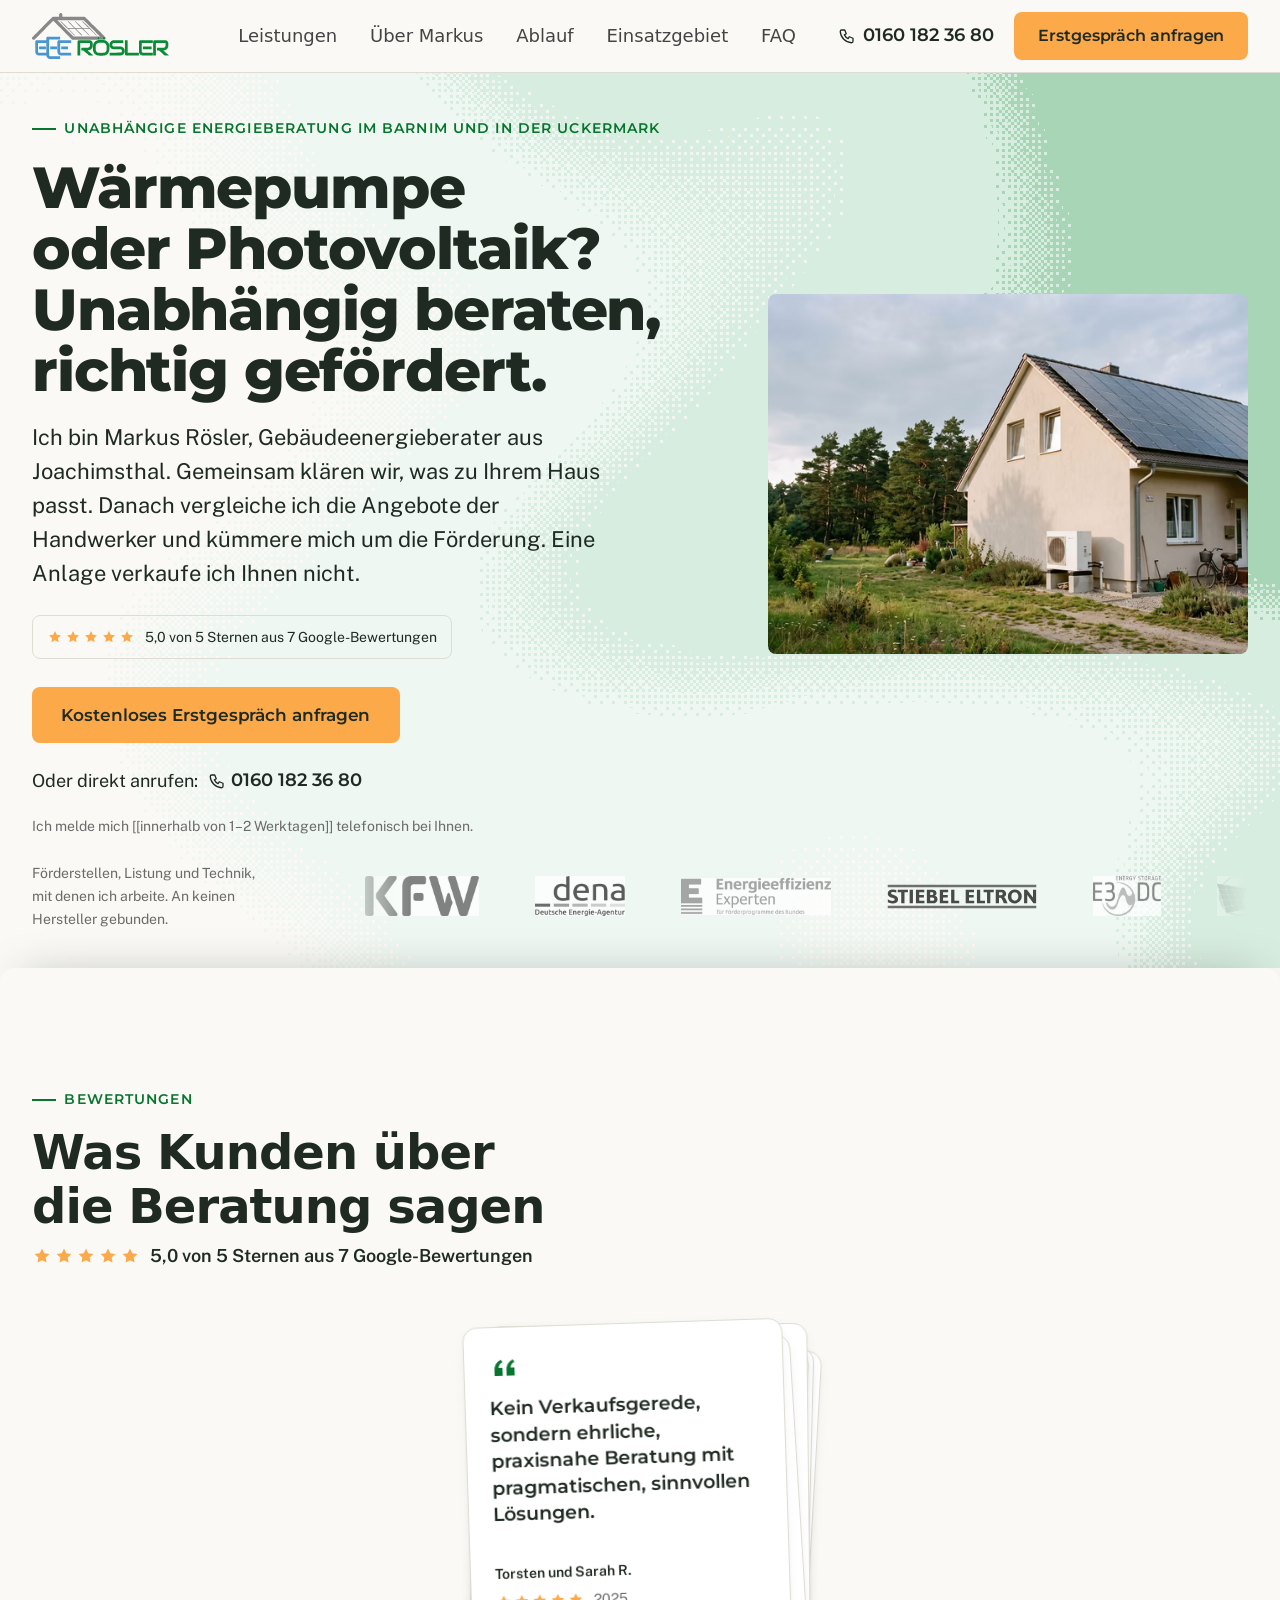
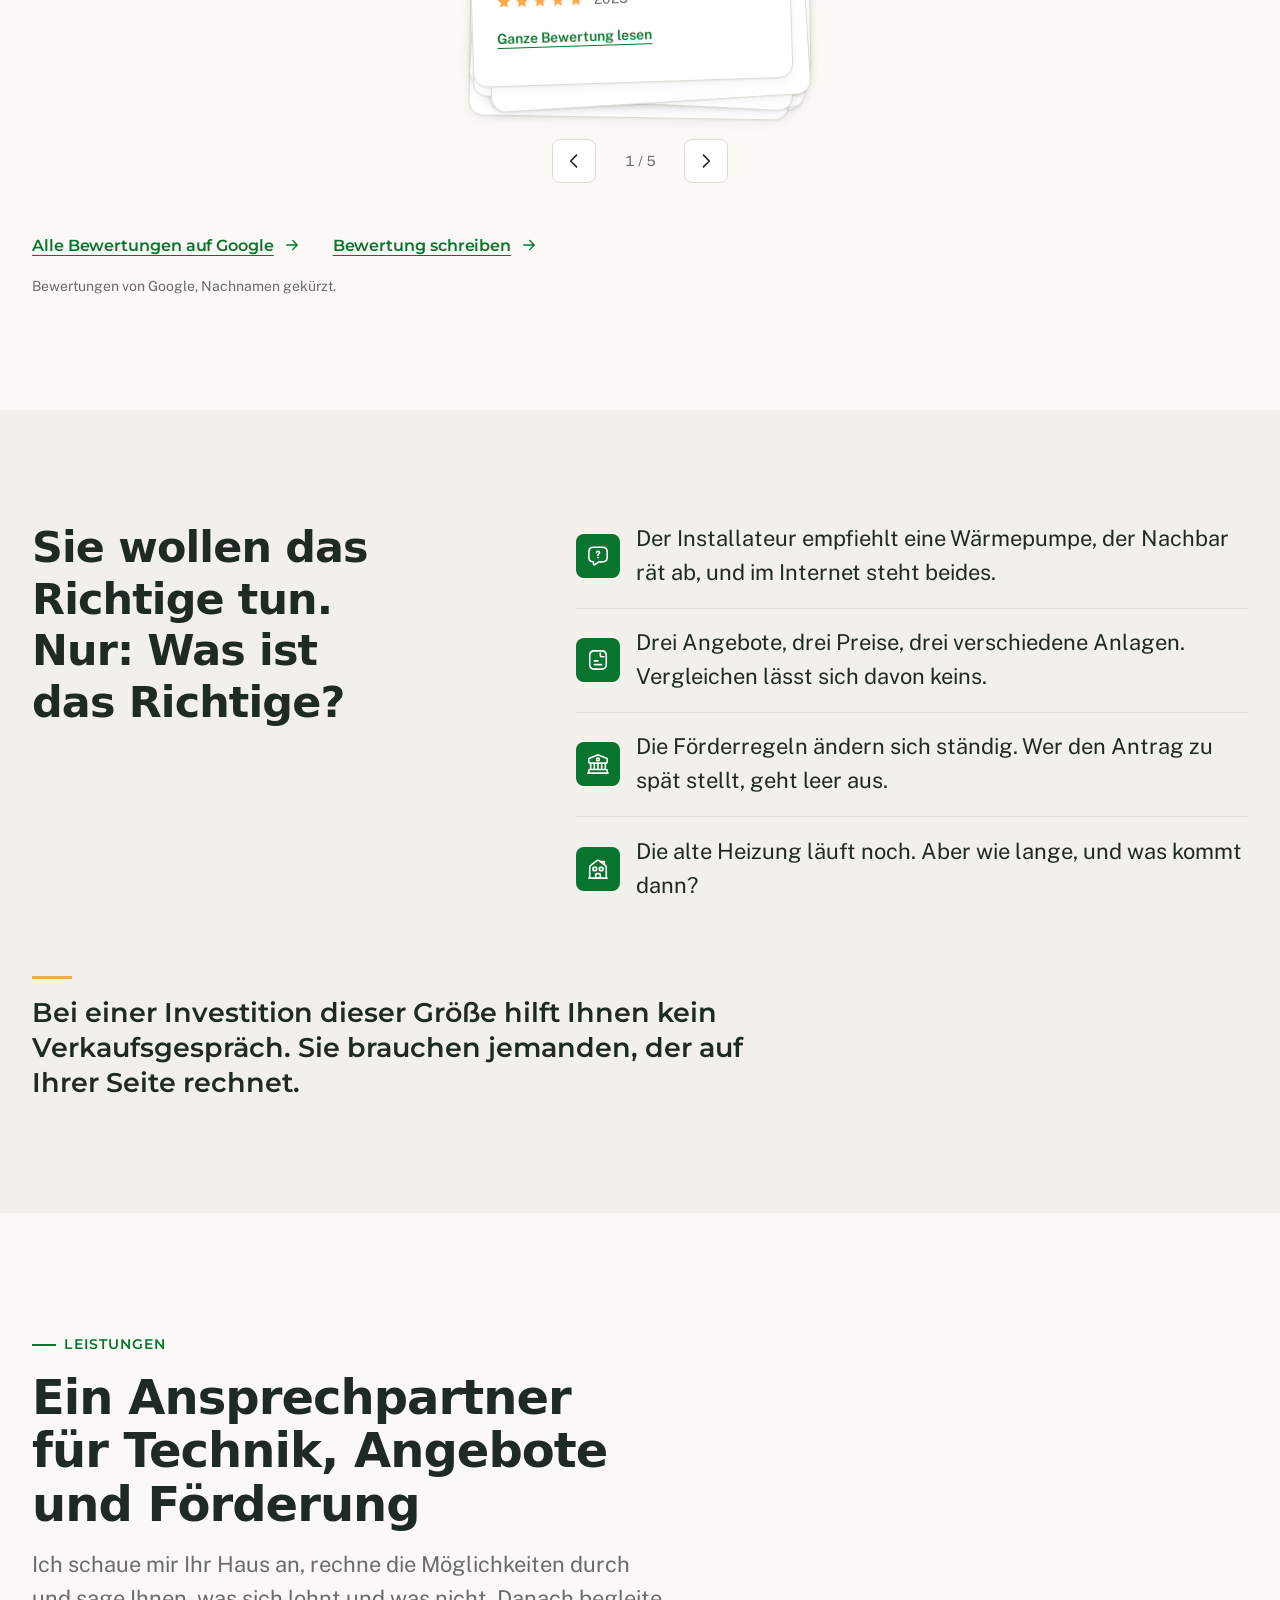
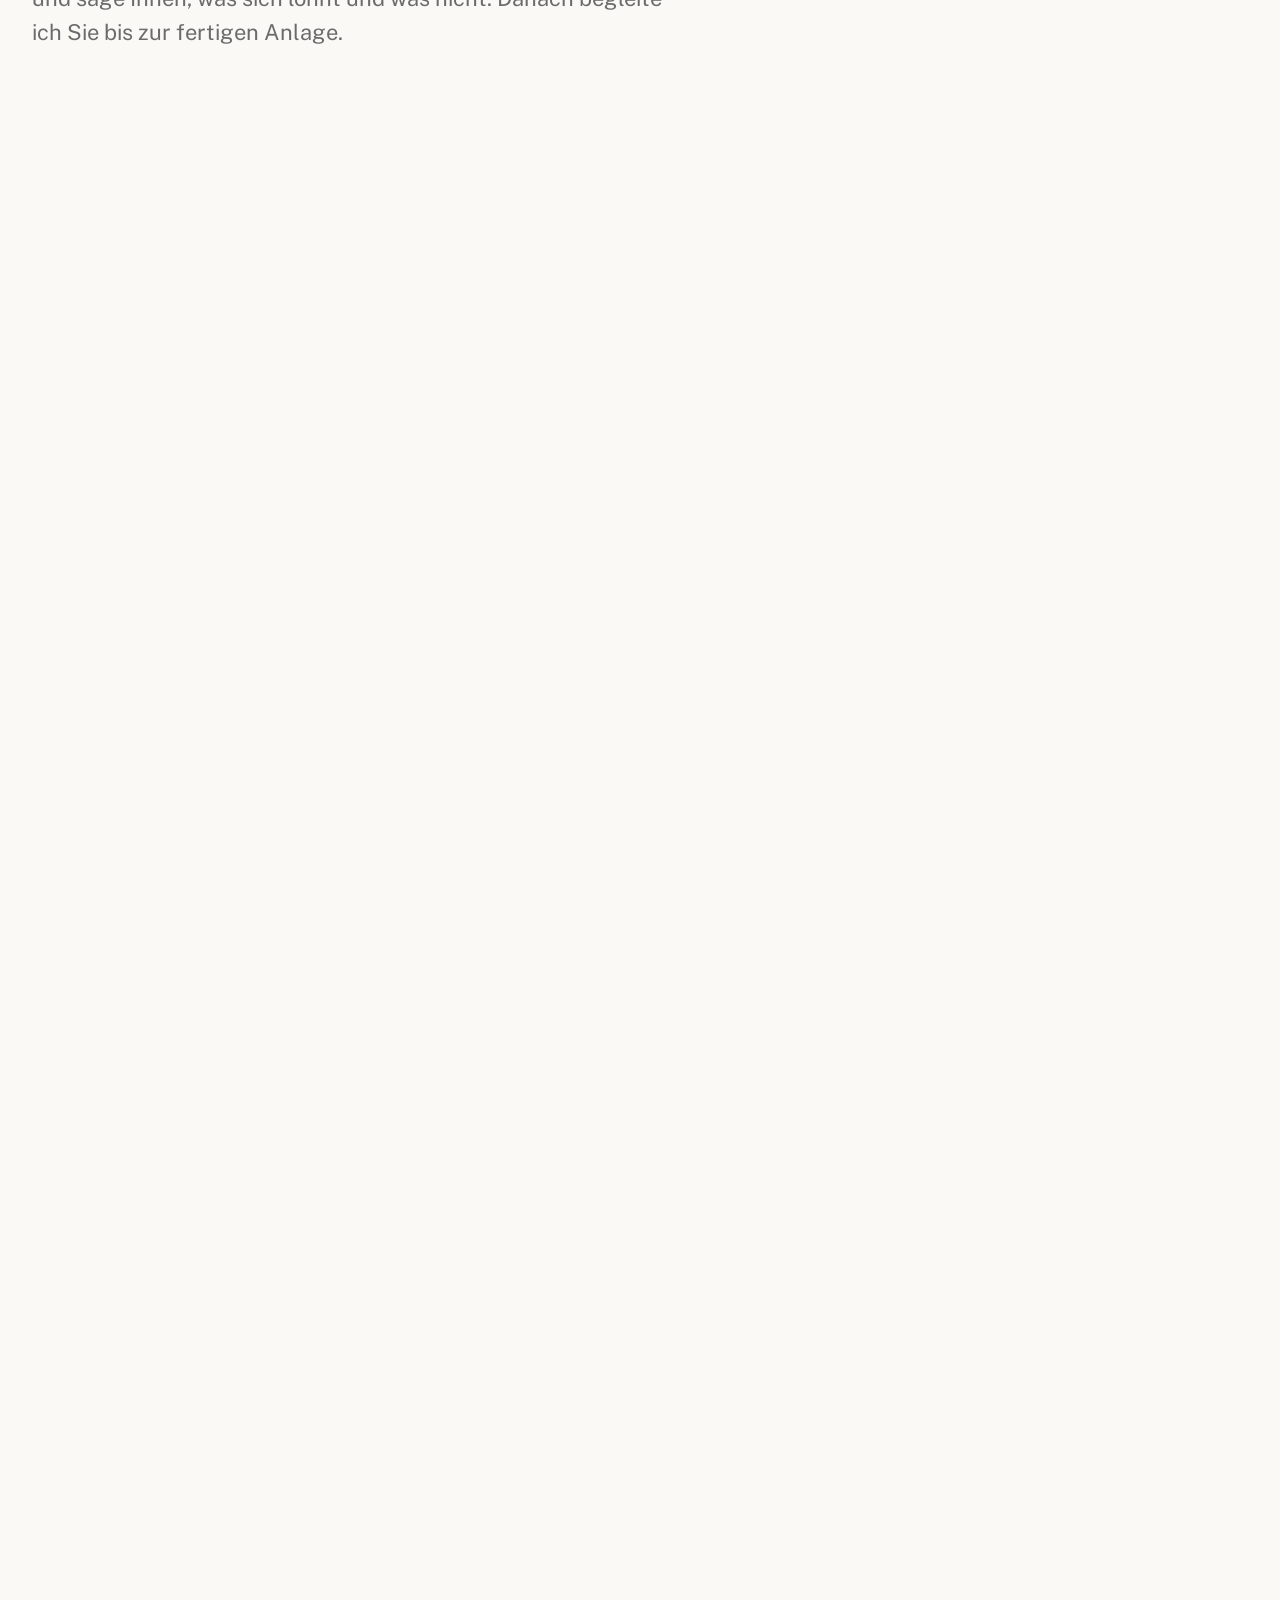
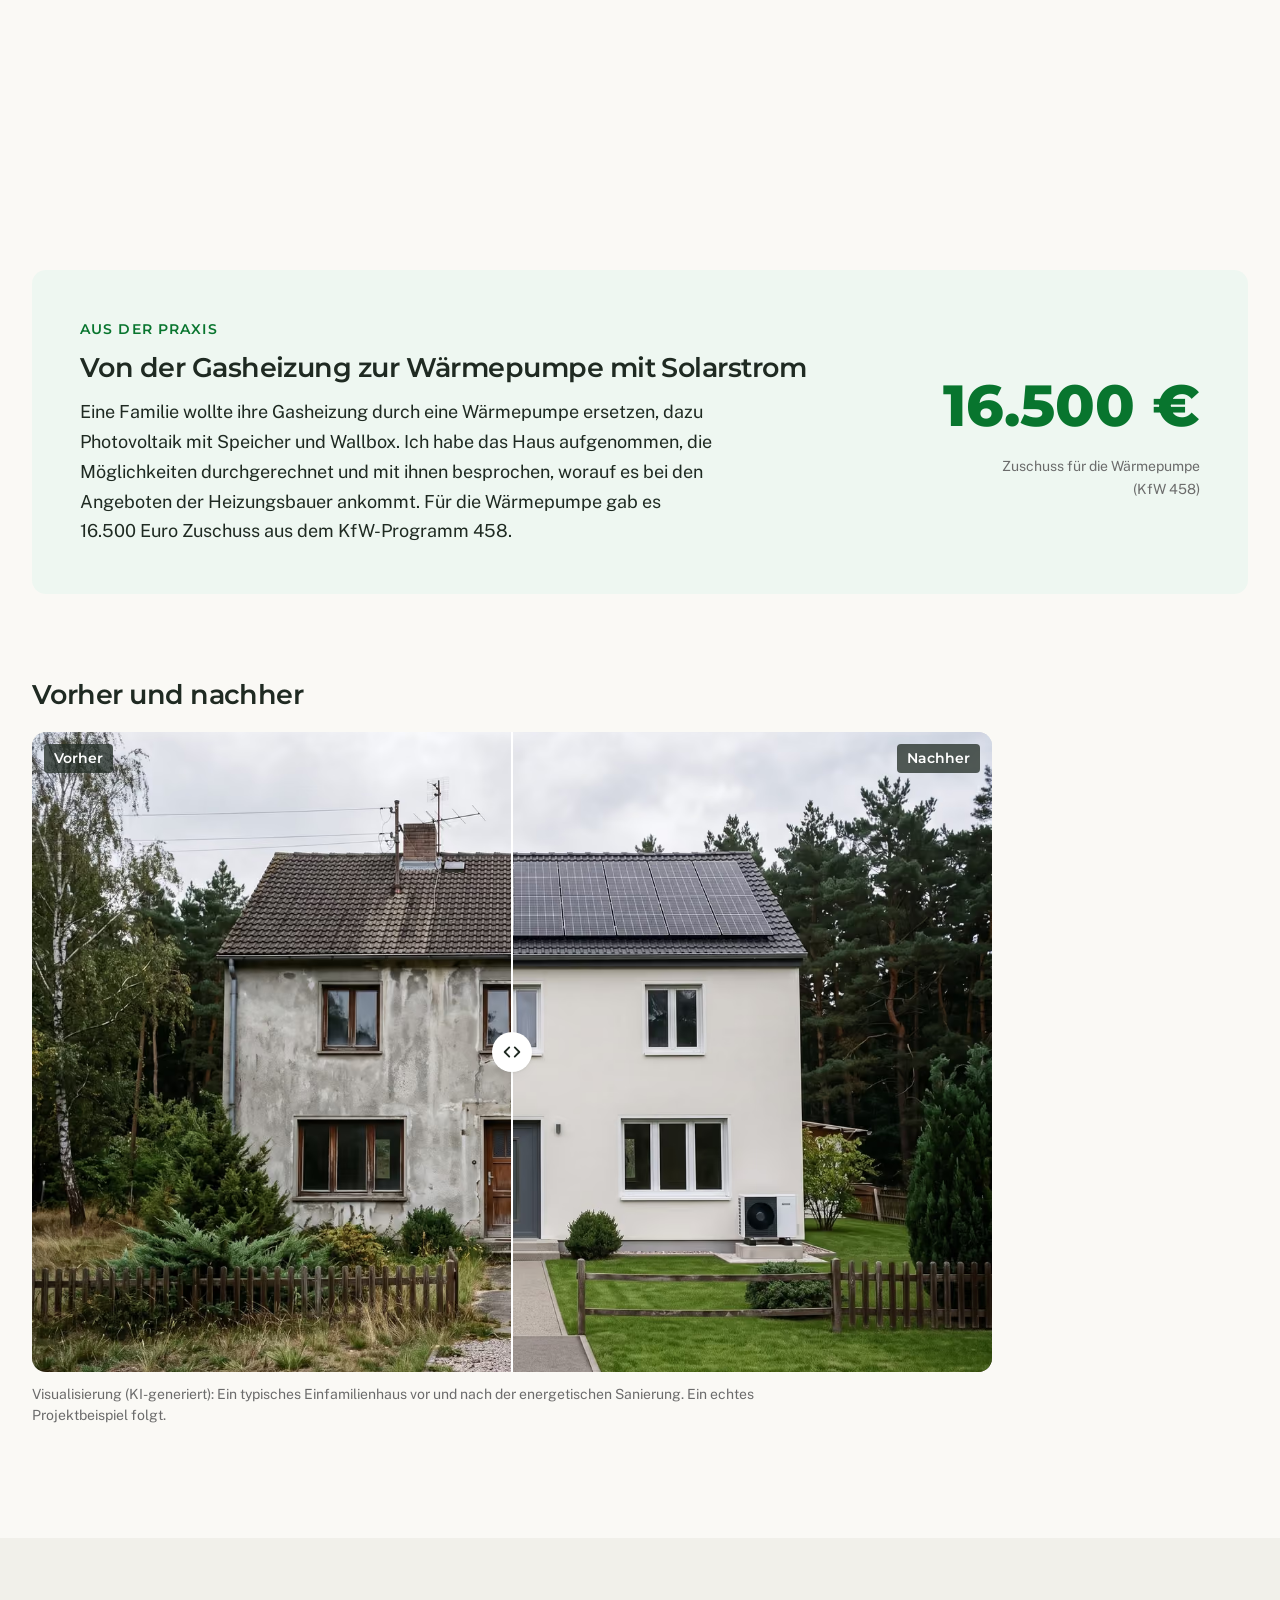
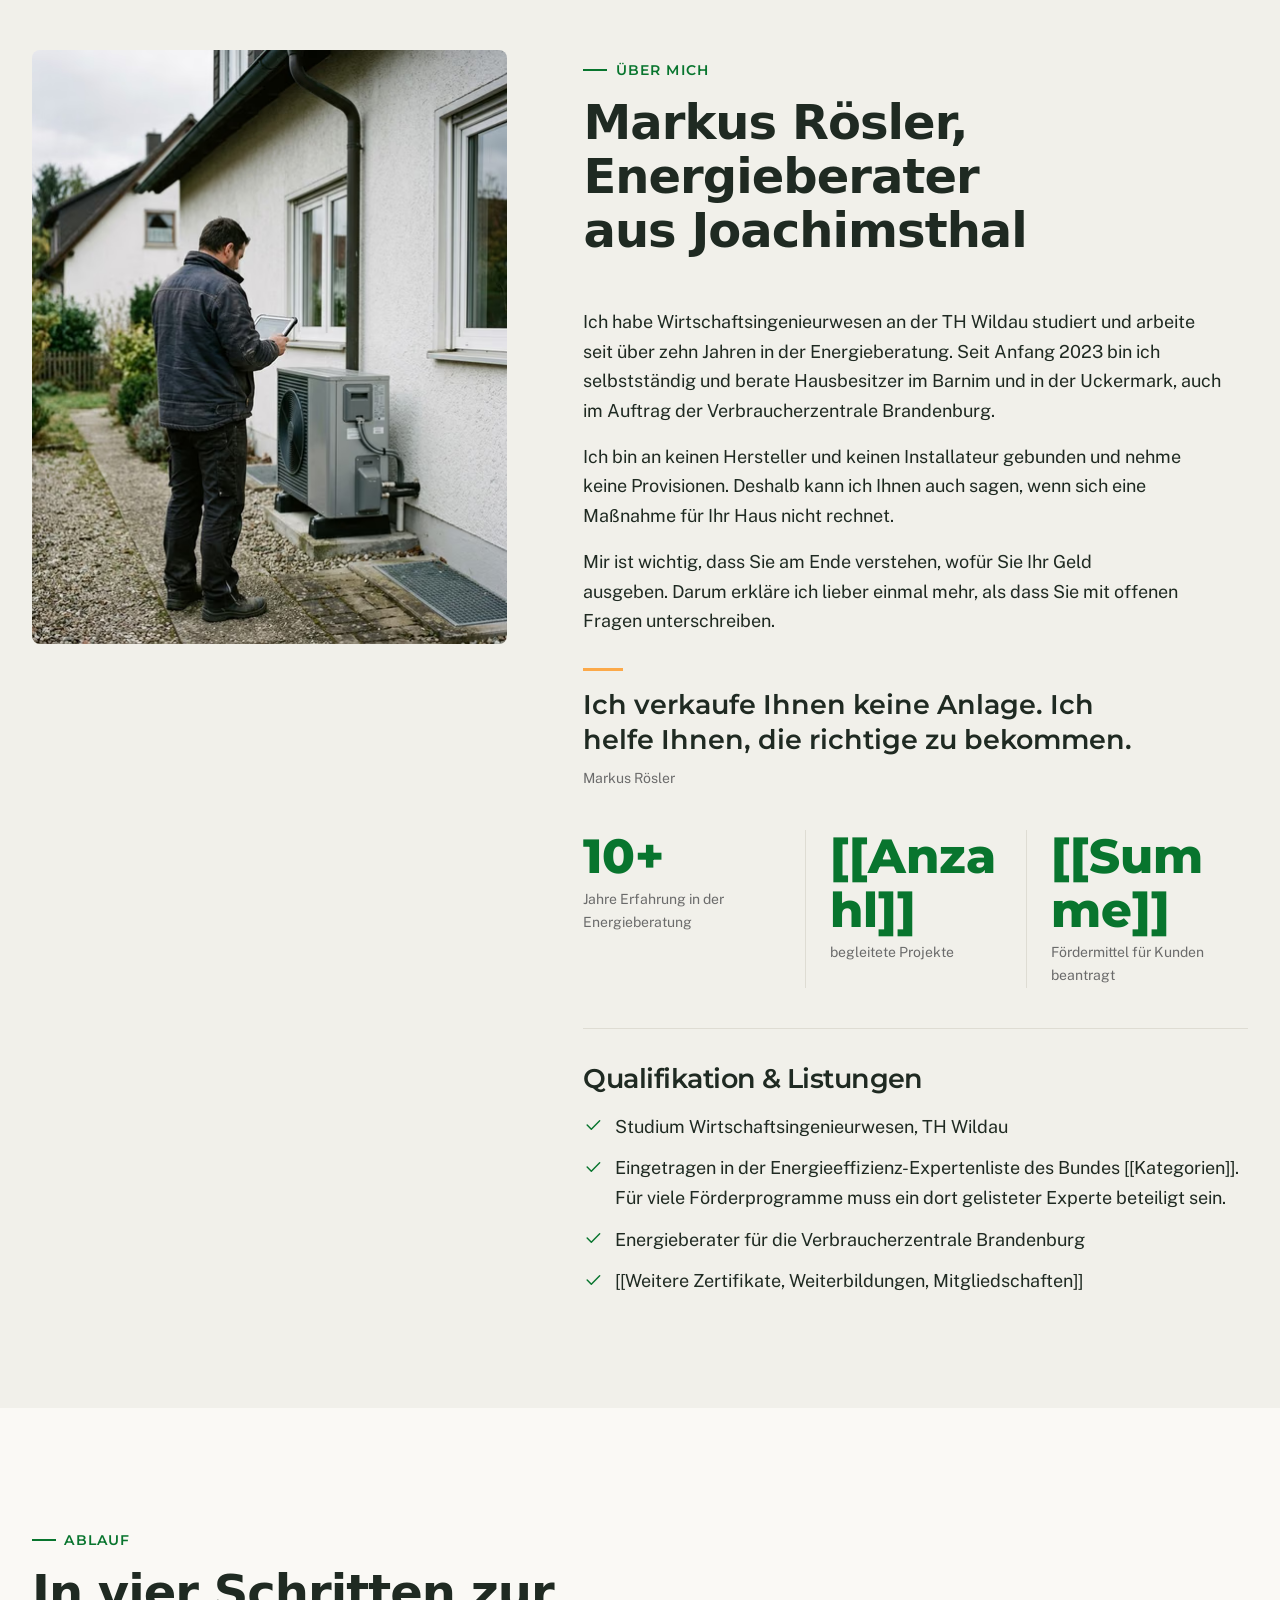
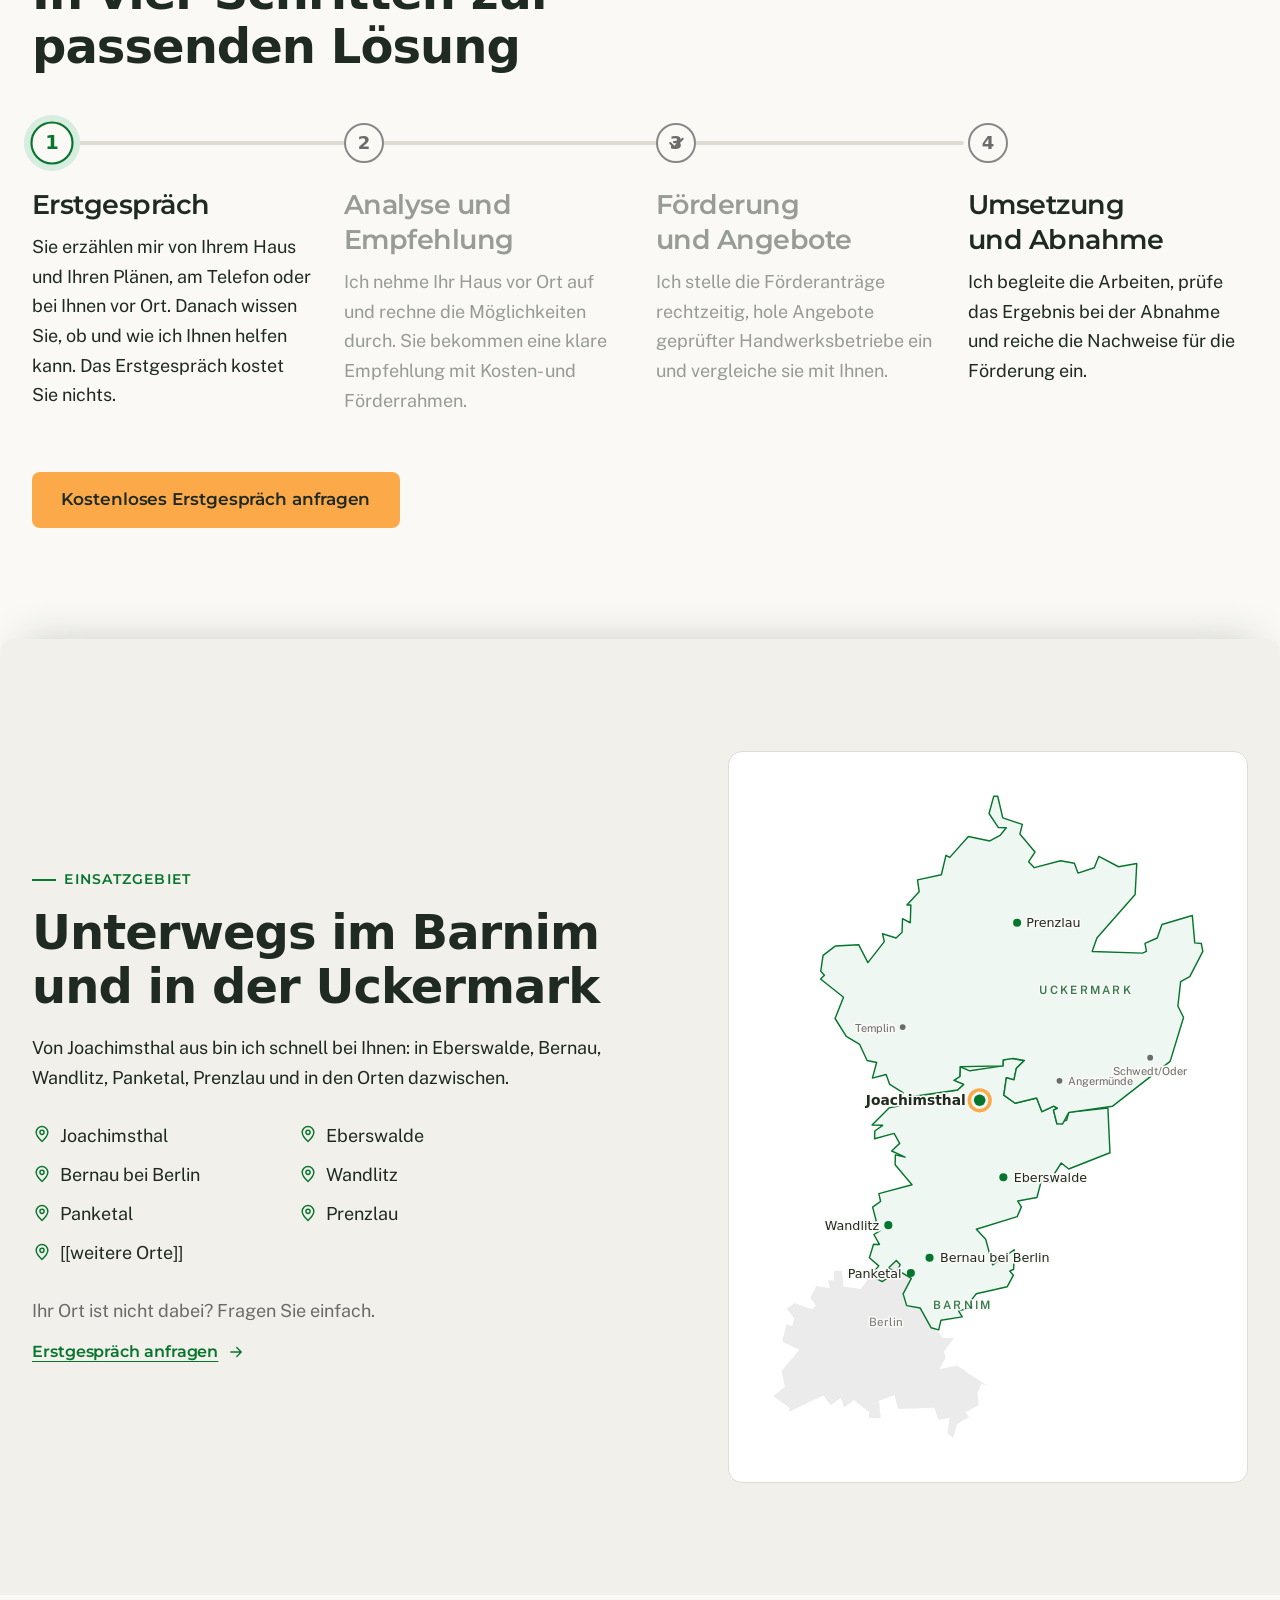
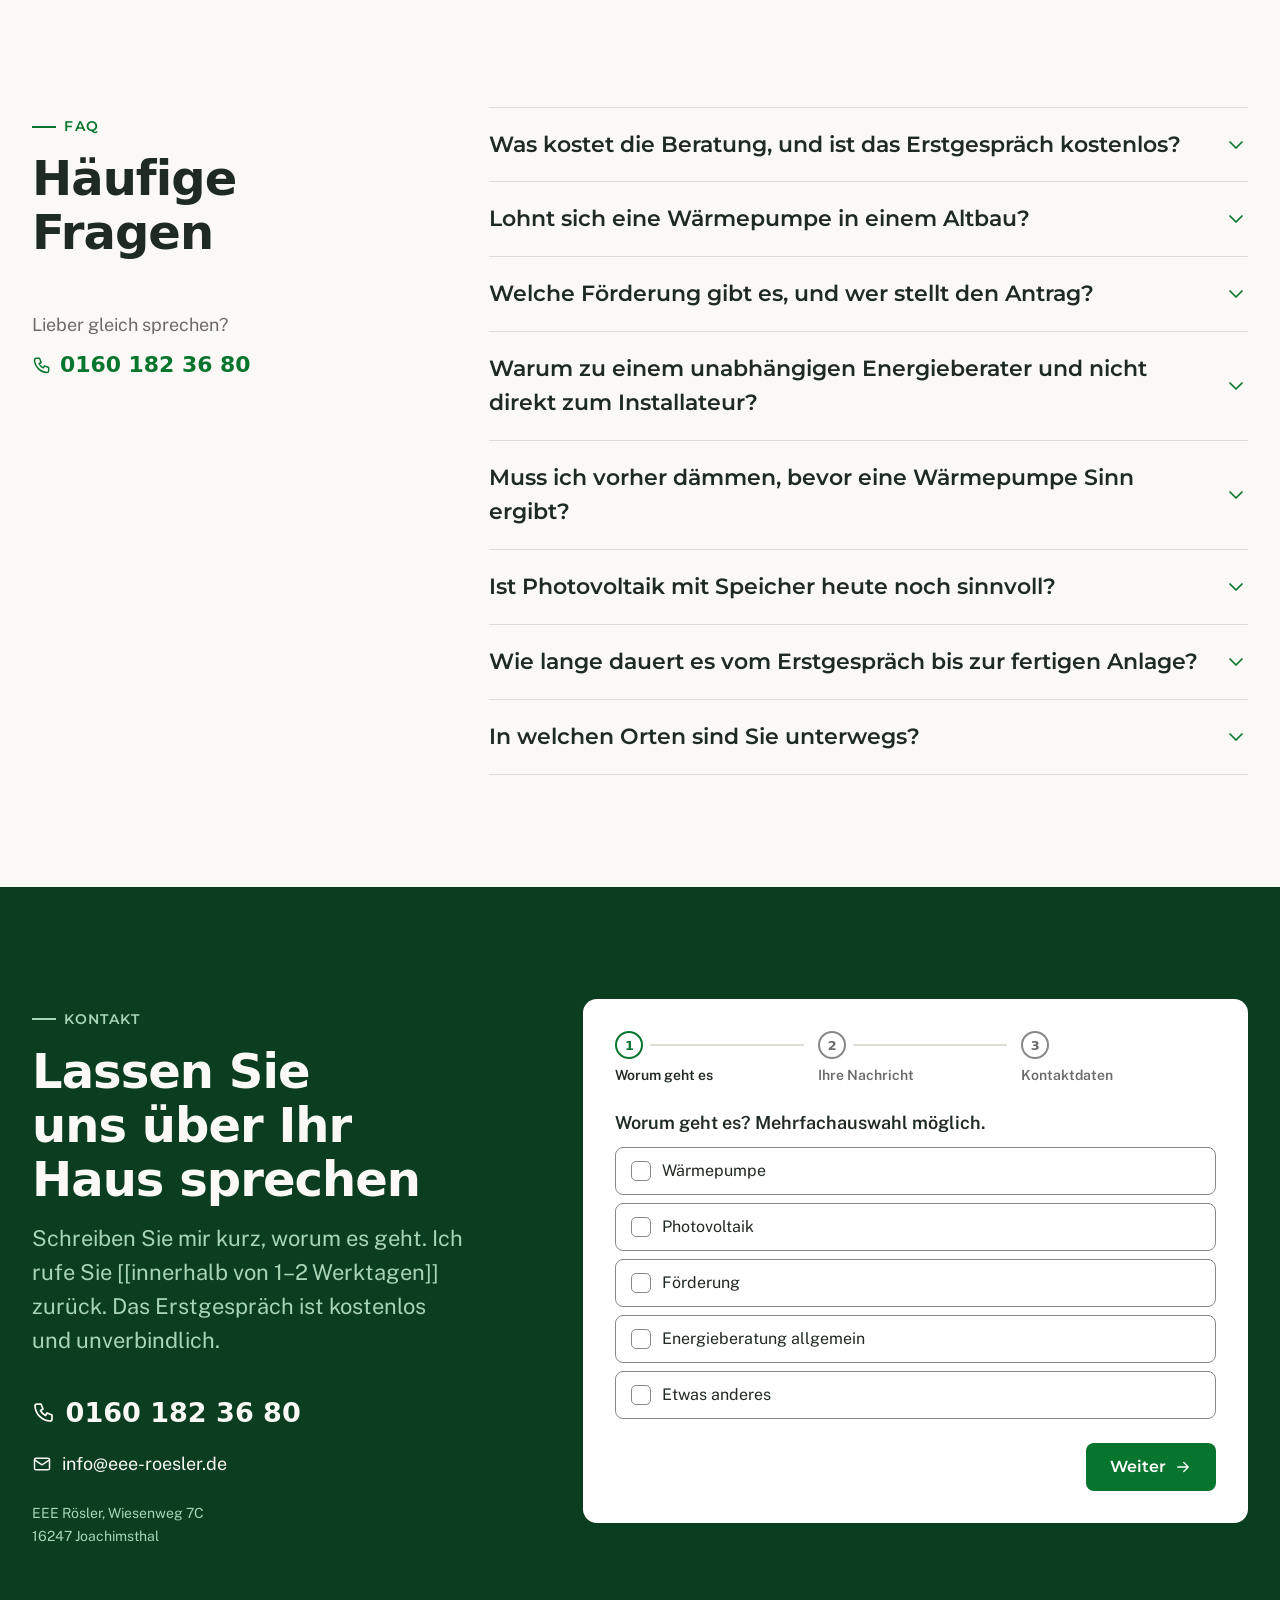
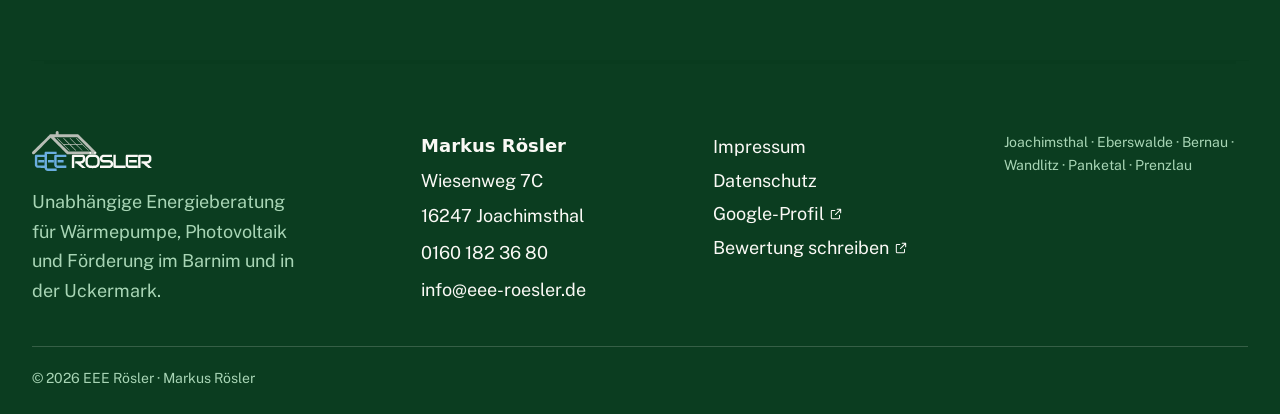
==== commit e0798f8e: "Update preview: eee-roesler (Förderbetrag, Stepper, FAQ, mehrstufiges Formular)" ====
--- a/eee-roesler/index.html
+++ b/eee-roesler/index.html
@@ -7,8 +7,8 @@
     })();
   </script><style>/*! tailwindcss v4.3.3 | MIT License | https://tailwindcss.com */
 @layer properties{@supports (((-webkit-hyphens:none)) and (not (margin-trim:inline))) or ((-moz-orient:inline) and (not (color:rgb(from red r g b)))){*,:before,:after,::backdrop{--tw-rotate-x:initial;--tw-rotate-y:initial;--tw-rotate-z:initial;--tw-skew-x:initial;--tw-skew-y:initial;--tw-border-style:solid;--tw-shadow:0 0 #0000;--tw-shadow-color:initial;--tw-shadow-alpha:100%;--tw-inset-shadow:0 0 #0000;--tw-inset-shadow-color:initial;--tw-inset-shadow-alpha:100%;--tw-ring-color:initial;--tw-ring-shadow:0 0 #0000;--tw-inset-ring-color:initial;--tw-inset-ring-shadow:0 0 #0000;--tw-ring-inset:initial;--tw-ring-offset-width:0px;--tw-ring-offset-color:#fff;--tw-ring-offset-shadow:0 0 #0000;--tw-outline-style:solid;--tw-blur:initial;--tw-brightness:initial;--tw-contrast:initial;--tw-grayscale:initial;--tw-hue-rotate:initial;--tw-invert:initial;--tw-opacity:initial;--tw-saturate:initial;--tw-sepia:initial;--tw-drop-shadow:initial;--tw-drop-shadow-color:initial;--tw-drop-shadow-alpha:100%;--tw-drop-shadow-size:initial}}}@layer theme{:root,:host{--font-sans:"Public Sans", ui-sans-serif, system-ui, -apple-system, "Segoe UI", sans-serif;--font-mono:ui-monospace, SFMono-Regular, Menlo, Monaco, Consolas, "Liberation Mono", "Courier New", monospace;--color-orange-100:#feebd3;--color-orange-400:#fca949;--color-orange-500:#f2952a;--color-green-50:#eef7f1;--color-green-100:#d7eddf;--color-green-200:#a8d5b5;--color-green-600:#0a8b37;--color-green-700:#08752e;--color-green-800:#0a5c27;--color-green-950:#0b3d20;--color-blue-100:#e3eff8;--color-blue-500:#4795d1;--color-blue-700:#2b6fa6;--color-gray-200:#ebebeb;--color-gray-400:#888;--color-gray-500:#6b6b6b;--color-gray-700:#444;--color-white:#fff;--spacing:.25rem;--text-sm:.875rem;--text-sm--line-height:1.5;--text-base:clamp(1.0625rem, 1.03rem + .15vw, 1.125rem);--text-base--line-height:1.65;--text-lg:clamp(1.1875rem, 1.13rem + .3vw, 1.375rem);--text-lg--line-height:1.55;--text-xl:clamp(1.375rem, 1.25rem + .55vw, 1.75rem);--text-xl--line-height:1.3;--text-2xl:clamp(1.625rem, 1.4rem + 1vw, 2.25rem);--text-2xl--line-height:1.2;--text-3xl:clamp(2rem, 1.6rem + 1.8vw, 3rem);--text-3xl--line-height:1.12;--text-4xl:clamp(2rem, 1.45rem + 2.7vw, 3.75rem);--text-4xl--line-height:1.06;--tracking-tight:-.02em;--radius-sm:4px;--radius-md:8px;--radius-lg:14px;--ease-out:cubic-bezier(.22, 1, .36, 1);--default-transition-duration:.15s;--default-transition-timing-function:cubic-bezier(.4, 0, .2, 1);--default-font-family:var(--font-sans);--default-mono-font-family:var(--font-mono);--color-paper:#faf9f5;--color-ink:#1f2a22;--color-bg:var(--color-paper);--color-surface:var(--color-white);--color-surface-muted:#f1f0ea;--color-text:var(--color-ink);--color-text-muted:var(--color-gray-500);--color-line:#dedcd3;--color-accent:var(--color-green-700);--color-cta:var(--color-orange-400);--color-cta-hover:var(--color-orange-500);--color-on-cta:var(--color-ink);--color-dark:var(--color-green-950);--color-on-dark:var(--color-paper);--color-on-dark-muted:var(--color-green-200);--font-display:"Montserrat", ui-sans-serif, system-ui, sans-serif;--tracking-eyebrow:.08em;--shadow-card:0 1px 2px #1f2a220f, 0 4px 16px -6px #1f2a221a;--duration-fast:.16s;--duration-base:.32s;--duration-reveal:.7s}}@layer base{*,:after,:before,::backdrop{box-sizing:border-box;border:0 solid;margin:0;padding:0}::file-selector-button{box-sizing:border-box;border:0 solid;margin:0;padding:0}html,:host{-webkit-text-size-adjust:100%;tab-size:4;line-height:1.5;font-family:var(--default-font-family,-apple-system, BlinkMacSystemFont, "Segoe UI", Roboto, "Helvetica Neue", "Noto Sans", Arial, sans-serif, "Apple Color Emoji", "Segoe UI Emoji", "Segoe UI Symbol", "Noto Color Emoji");font-feature-settings:var(--default-font-feature-settings,normal);font-variation-settings:var(--default-font-variation-settings,normal);-webkit-tap-highlight-color:transparent}hr{height:0;color:inherit;border-top-width:1px}abbr:where([title]){text-decoration:underline dotted}h1,h2,h3,h4,h5,h6{font-size:inherit;font-weight:inherit}a{color:inherit;-webkit-text-decoration:inherit;-webkit-text-decoration:inherit;-webkit-text-decoration:inherit;text-decoration:inherit}b,strong{font-weight:bolder}code,kbd,samp,pre{font-family:var(--default-mono-font-family,ui-monospace, SFMono-Regular, Menlo, Monaco, Consolas, "Liberation Mono", "Courier New", monospace);font-feature-settings:var(--default-mono-font-feature-settings,normal);font-variation-settings:var(--default-mono-font-variation-settings,normal);font-size:1em}small{font-size:80%}sub,sup{vertical-align:baseline;font-size:75%;line-height:0;position:relative}sub{bottom:-.25em}sup{top:-.5em}table{text-indent:0;border-color:inherit;border-collapse:collapse}:-moz-focusring:where(:not(iframe)){outline:auto}progress{vertical-align:baseline}summary{display:list-item}ol,ul,menu{list-style:none}img,svg,video,canvas,audio,iframe,embed,object{vertical-align:middle;display:block}img,video{max-width:100%;height:auto}button,input,select,optgroup,textarea{font:inherit;font-feature-settings:inherit;font-variation-settings:inherit;letter-spacing:inherit;color:inherit;opacity:1;background-color:#0000;border-radius:0}::file-selector-button{font:inherit;font-feature-settings:inherit;font-variation-settings:inherit;letter-spacing:inherit;color:inherit;opacity:1;background-color:#0000;border-radius:0}:where(select:is([multiple],[size])) optgroup{font-weight:bolder}:where(select:is([multiple],[size])) optgroup option{padding-inline-start:20px}::file-selector-button{margin-inline-end:4px}::placeholder{opacity:1}@supports (not ((-webkit-appearance:-apple-pay-button))) or (contain-intrinsic-size:1px){::placeholder{color:currentColor}@supports (color:color-mix(in lab, red, red)){::placeholder{color:color-mix(in oklab, currentcolor 50%, transparent)}}}textarea{resize:vertical}::-webkit-search-decoration{-webkit-appearance:none}::-webkit-date-and-time-value{min-height:1lh;text-align:inherit}::-webkit-datetime-edit{display:inline-flex}::-webkit-datetime-edit-fields-wrapper{padding:0}::-webkit-datetime-edit{padding-block:0}::-webkit-datetime-edit-year-field{padding-block:0}::-webkit-datetime-edit-month-field{padding-block:0}::-webkit-datetime-edit-day-field{padding-block:0}::-webkit-datetime-edit-hour-field{padding-block:0}::-webkit-datetime-edit-minute-field{padding-block:0}::-webkit-datetime-edit-second-field{padding-block:0}::-webkit-datetime-edit-millisecond-field{padding-block:0}::-webkit-datetime-edit-meridiem-field{padding-block:0}::-webkit-calendar-picker-indicator{line-height:1}:-moz-ui-invalid{box-shadow:none}button,input:where([type=button],[type=reset],[type=submit]){appearance:button}::file-selector-button{appearance:button}::-webkit-inner-spin-button{height:auto}::-webkit-outer-spin-button{height:auto}[hidden]:where(:not([hidden=until-found])){display:none!important}*,:before,:after{box-sizing:border-box}html{scroll-behavior:smooth;scroll-padding-top:calc(var(--header-h) + 1rem);-webkit-text-size-adjust:100%}body{font-family:var(--font-sans);font-size:var(--text-base);line-height:var(--text-base--line-height);color:var(--color-text);background:var(--color-bg);-webkit-font-smoothing:antialiased;text-rendering:optimizelegibility;margin:0}h1,h2,h3,h4{font-family:var(--font-display);letter-spacing:var(--tracking-tight);text-wrap:balance;margin:0;font-weight:700}h1{font-size:var(--text-4xl);line-height:var(--text-4xl--line-height);font-weight:800}h2{font-size:var(--text-3xl);line-height:var(--text-3xl--line-height)}h3{font-size:var(--text-xl);line-height:var(--text-xl--line-height);font-weight:600}p{text-wrap:pretty}a{color:var(--color-accent);text-underline-offset:.18em}img,svg,video{max-width:100%;height:auto;display:block}:focus-visible{outline:3px solid var(--color-blue-700);outline-offset:3px;border-radius:var(--radius-sm)}::selection{background:var(--color-green-100);color:var(--color-ink)}}@layer components{.container{width:100%;max-width:calc(var(--container-max) + 2 * var(--gutter));padding-inline:var(--gutter);margin-inline:auto}.section{padding-block:var(--section-y)}.section[data-tone=muted]{background:var(--color-surface-muted)}.section[data-tone=dark]{background:var(--color-dark);color:var(--color-on-dark)}.section[data-tone=dark] a{color:var(--color-on-dark)}}@layer utilities{.visible{visibility:visible}.sr-only{clip-path:inset(50%);white-space:nowrap;border-width:0;width:1px;height:1px;margin:-1px;padding:0;position:absolute;overflow:hidden}.static{position:static}.sticky{position:sticky}.container{width:100%}@media (width>=40rem){.container{max-width:40rem}}@media (width>=48rem){.container{max-width:48rem}}@media (width>=64rem){.container{max-width:64rem}}@media (width>=80rem){.container{max-width:80rem}}@media (width>=96rem){.container{max-width:96rem}}.m-675{margin:calc(var(--spacing) * 675)}.flex{display:flex}.hidden{display:none}.inline{display:inline}.flex-shrink{flex-shrink:1}.transform{transform:var(--tw-rotate-x,) var(--tw-rotate-y,) var(--tw-rotate-z,) var(--tw-skew-x,) var(--tw-skew-y,)}.resize{resize:both}.flex-wrap{flex-wrap:wrap}.border{border-style:var(--tw-border-style);border-width:1px}.text-wrap{text-wrap:wrap}.ring{--tw-ring-shadow:var(--tw-ring-inset,) 0 0 0 calc(1px + var(--tw-ring-offset-width)) var(--tw-ring-color,currentcolor);box-shadow:var(--tw-inset-shadow), var(--tw-inset-ring-shadow), var(--tw-ring-offset-shadow), var(--tw-ring-shadow), var(--tw-shadow)}.outline{outline-style:var(--tw-outline-style);outline-width:1px}.blur{--tw-blur:blur(8px);filter:var(--tw-blur,) var(--tw-brightness,) var(--tw-contrast,) var(--tw-grayscale,) var(--tw-hue-rotate,) var(--tw-invert,) var(--tw-saturate,) var(--tw-sepia,) var(--tw-drop-shadow,)}.filter{filter:var(--tw-blur,) var(--tw-brightness,) var(--tw-contrast,) var(--tw-grayscale,) var(--tw-hue-rotate,) var(--tw-invert,) var(--tw-saturate,) var(--tw-sepia,) var(--tw-drop-shadow,)}.transition{transition-property:color,background-color,border-color,outline-color,text-decoration-color,fill,stroke,--tw-gradient-from,--tw-gradient-via,--tw-gradient-to,opacity,box-shadow,transform,translate,scale,rotate,filter,-webkit-backdrop-filter,backdrop-filter,display,content-visibility,overlay,pointer-events;transition-timing-function:var(--tw-ease,var(--default-transition-timing-function));transition-duration:var(--tw-duration,var(--default-transition-duration))}}@font-face{font-family:Montserrat;src:url(/eee-roesler/_astro/montserrat-v31-latin-500.DRFEGfly.woff2)format("woff2");font-weight:500;font-style:normal;font-display:swap}@font-face{font-family:Montserrat;src:url(/eee-roesler/_astro/montserrat-v31-latin-600.UVxSCcoG.woff2)format("woff2");font-weight:600;font-style:normal;font-display:swap}@font-face{font-family:Montserrat;src:url(/eee-roesler/_astro/montserrat-v31-latin-700.BdjcYUrC.woff2)format("woff2");font-weight:700;font-style:normal;font-display:swap}@font-face{font-family:Montserrat;src:url(/eee-roesler/_astro/montserrat-v31-latin-800.axpkC1rd.woff2)format("woff2");font-weight:800;font-style:normal;font-display:swap}@font-face{font-family:Public Sans;src:url(/eee-roesler/_astro/public-sans-latin-400-normal.8Rpg0ruU.woff2)format("woff2");font-weight:400;font-style:normal;font-display:swap}@font-face{font-family:Public Sans;src:url(/eee-roesler/_astro/public-sans-latin-400-italic.B1appi_f.woff2)format("woff2");font-weight:400;font-style:italic;font-display:swap}@font-face{font-family:Public Sans;src:url(/eee-roesler/_astro/public-sans-latin-500-normal.NlrCPXnF.woff2)format("woff2");font-weight:500;font-style:normal;font-display:swap}@font-face{font-family:Public Sans;src:url(/eee-roesler/_astro/public-sans-latin-600-normal.Fru-LXNs.woff2)format("woff2");font-weight:600;font-style:normal;font-display:swap}@font-face{font-family:Public Sans;src:url(/eee-roesler/_astro/public-sans-latin-700-normal.BqJmxWdE.woff2)format("woff2");font-weight:700;font-style:normal;font-display:swap}:root{--container-max:1180px;--container-narrow:760px;--gutter:clamp(1rem, 4vw, 2rem);--section-y:clamp(4rem, 3rem + 5vw, 7.5rem);--header-h:72px;--bottom-bar-h:64px}@media (prefers-reduced-motion:reduce){html{scroll-behavior:auto}*,:before,:after{transition-duration:.01ms!important;animation-duration:.01ms!important;animation-iteration-count:1!important}}.motion:not(.motion-ready) [data-hero-anim]{visibility:hidden}html.lenis,html.lenis body{height:auto}html.lenis{scroll-behavior:auto}.lenis.lenis-stopped{overflow:clip}.lenis.lenis-smooth [data-lenis-prevent]{overscroll-behavior:contain}@property --tw-rotate-x{syntax:"*";inherits:false}@property --tw-rotate-y{syntax:"*";inherits:false}@property --tw-rotate-z{syntax:"*";inherits:false}@property --tw-skew-x{syntax:"*";inherits:false}@property --tw-skew-y{syntax:"*";inherits:false}@property --tw-border-style{syntax:"*";inherits:false;initial-value:solid}@property --tw-shadow{syntax:"*";inherits:false;initial-value:0 0 #0000}@property --tw-shadow-color{syntax:"*";inherits:false}@property --tw-shadow-alpha{syntax:"<percentage>";inherits:false;initial-value:100%}@property --tw-inset-shadow{syntax:"*";inherits:false;initial-value:0 0 #0000}@property --tw-inset-shadow-color{syntax:"*";inherits:false}@property --tw-inset-shadow-alpha{syntax:"<percentage>";inherits:false;initial-value:100%}@property --tw-ring-color{syntax:"*";inherits:false}@property --tw-ring-shadow{syntax:"*";inherits:false;initial-value:0 0 #0000}@property --tw-inset-ring-color{syntax:"*";inherits:false}@property --tw-inset-ring-shadow{syntax:"*";inherits:false;initial-value:0 0 #0000}@property --tw-ring-inset{syntax:"*";inherits:false}@property --tw-ring-offset-width{syntax:"<length>";inherits:false;initial-value:0}@property --tw-ring-offset-color{syntax:"*";inherits:false;initial-value:#fff}@property --tw-ring-offset-shadow{syntax:"*";inherits:false;initial-value:0 0 #0000}@property --tw-outline-style{syntax:"*";inherits:false;initial-value:solid}@property --tw-blur{syntax:"*";inherits:false}@property --tw-brightness{syntax:"*";inherits:false}@property --tw-contrast{syntax:"*";inherits:false}@property --tw-grayscale{syntax:"*";inherits:false}@property --tw-hue-rotate{syntax:"*";inherits:false}@property --tw-invert{syntax:"*";inherits:false}@property --tw-opacity{syntax:"*";inherits:false}@property --tw-saturate{syntax:"*";inherits:false}@property --tw-sepia{syntax:"*";inherits:false}@property --tw-drop-shadow{syntax:"*";inherits:false}@property --tw-drop-shadow-color{syntax:"*";inherits:false}@property --tw-drop-shadow-alpha{syntax:"<percentage>";inherits:false;initial-value:100%}@property --tw-drop-shadow-size{syntax:"*";inherits:false}.icon[data-astro-cid-zgufigjl]{vertical-align:middle;flex-shrink:0;display:inline-block}.btn[data-astro-cid-j6ocf6pu]{border-radius:var(--radius-md);min-height:48px;font-family:var(--font-display);letter-spacing:-.005em;cursor:pointer;transition:background-color var(--duration-fast) var(--ease-out), border-color var(--duration-fast) var(--ease-out), color var(--duration-fast) var(--ease-out), transform var(--duration-fast) var(--ease-out);border:2px solid #0000;justify-content:center;align-items:center;gap:.55em;padding:.75em 1.35em;font-size:1rem;font-weight:600;line-height:1.2;text-decoration:none;display:inline-flex}.btn--lg[data-astro-cid-j6ocf6pu]{min-height:56px;padding:.85em 1.6em;font-size:1.0625rem}.btn[data-astro-cid-j6ocf6pu]:active{transform:translateY(1px)}.btn--cta[data-astro-cid-j6ocf6pu]{background:var(--color-cta);color:var(--color-on-cta)}.btn--cta[data-astro-cid-j6ocf6pu]:hover{background:var(--color-cta-hover)}.btn--primary[data-astro-cid-j6ocf6pu]{background:var(--color-green-700);color:var(--color-white)}.btn--primary[data-astro-cid-j6ocf6pu]:hover{background:var(--color-green-800)}.btn--ghost[data-astro-cid-j6ocf6pu]{color:var(--color-ink);background:0 0;border-color:currentColor}.btn--ghost[data-astro-cid-j6ocf6pu]:hover{background:#1f2a220d}.btn--ghost[data-astro-cid-j6ocf6pu].btn--on-dark{color:var(--color-on-dark)}.btn--ghost[data-astro-cid-j6ocf6pu].btn--on-dark:hover{background:#faf9f514}.btn--link[data-astro-cid-j6ocf6pu]{min-height:44px;color:var(--color-accent);background:0 0;border:0;padding:0;font-size:1rem}.btn--link[data-astro-cid-j6ocf6pu] span[data-astro-cid-j6ocf6pu]{text-underline-offset:.25em;text-decoration:underline 1px}.btn--link[data-astro-cid-j6ocf6pu]:hover span[data-astro-cid-j6ocf6pu]{text-decoration-thickness:2px}.btn--link[data-astro-cid-j6ocf6pu].btn--on-dark{color:var(--color-on-dark)}.btn--link[data-astro-cid-j6ocf6pu] .btn__end{transition:transform var(--duration-fast) var(--ease-out)}.btn--link[data-astro-cid-j6ocf6pu]:hover .btn__end{transform:translate(3px)}@media (prefers-reduced-motion:reduce){.btn[data-astro-cid-j6ocf6pu],.btn--link[data-astro-cid-j6ocf6pu] .btn__end{transition:none}}@media (width<=47.99rem){body{padding-bottom:calc(var(--bottom-bar-h) + env(safe-area-inset-bottom))}}.mobile-bar[data-astro-cid-qphbsgma]{display:none}@media (width<=47.99rem){.mobile-bar[data-astro-cid-qphbsgma]{z-index:40;height:calc(var(--bottom-bar-h) + env(safe-area-inset-bottom));padding:0 var(--gutter) env(safe-area-inset-bottom);background:var(--color-bg);border-top:1px solid var(--color-line);grid-template-columns:1fr 1fr;align-items:center;gap:.75rem;display:grid;position:fixed;inset:auto 0 0}.mobile-bar[data-astro-cid-qphbsgma] .btn{width:100%;min-height:46px}}.skip[data-astro-cid-kgevm5mn]{z-index:100;background:var(--color-ink);color:var(--color-on-dark);font-family:var(--font-display);border-radius:var(--radius-md);padding:.75rem 1.1rem;font-weight:600;text-decoration:none;position:absolute;top:-4rem;left:1rem}.skip[data-astro-cid-kgevm5mn]:focus{top:1rem}.site-header[data-astro-cid-kgevm5mn]{z-index:50;background:var(--color-bg);border-bottom:1px solid var(--color-line);position:sticky;top:0}.site-header__bar[data-astro-cid-kgevm5mn]{height:var(--header-h);justify-content:space-between;align-items:center;gap:1.5rem;display:flex}.site-header__logo[data-astro-cid-kgevm5mn]{flex-shrink:0;line-height:0;display:block}.site-header__logo[data-astro-cid-kgevm5mn] img[data-astro-cid-kgevm5mn]{width:auto;height:40px}.site-header__nav[data-astro-cid-kgevm5mn],.site-header__actions[data-astro-cid-kgevm5mn]{display:none}.site-header__toggle[data-astro-cid-kgevm5mn]{width:48px;height:48px;color:var(--color-ink);cursor:pointer;background:0 0;border:0;justify-content:center;align-items:center;margin-right:-.5rem;padding:0;display:inline-flex}.site-header__toggle[data-astro-cid-kgevm5mn] .i-close{display:none}.site-header__toggle[data-astro-cid-kgevm5mn][aria-expanded=true] .i-close{display:block}.site-header__toggle[data-astro-cid-kgevm5mn][aria-expanded=true] .i-open{display:none}.site-header__phone[data-astro-cid-kgevm5mn]{min-height:44px;font-family:var(--font-display);color:var(--color-ink);white-space:nowrap;align-items:center;gap:.45rem;font-weight:600;text-decoration:none;display:inline-flex}.site-header__phone[data-astro-cid-kgevm5mn]:hover{text-decoration:underline}.site-header__panel[data-astro-cid-kgevm5mn]{background:var(--color-bg);border-bottom:1px solid var(--color-line);max-height:calc(100dvh - var(--header-h));padding-block:.5rem 1.5rem;position:absolute;inset:100% 0 auto;overflow-y:auto}.site-header__panel[data-astro-cid-kgevm5mn][hidden]{display:none}.site-header__panel[data-astro-cid-kgevm5mn] ul[data-astro-cid-kgevm5mn]{margin:0 0 .75rem;padding:0;list-style:none}.site-header__panel[data-astro-cid-kgevm5mn] li[data-astro-cid-kgevm5mn] a[data-astro-cid-kgevm5mn]{border-bottom:1px solid var(--color-line);min-height:48px;font-family:var(--font-sans);font-weight:500;font-size:var(--text-lg);color:var(--color-ink);align-items:center;text-decoration:none;display:flex}.site-header__panel[data-astro-cid-kgevm5mn] li[data-astro-cid-kgevm5mn] a[data-astro-cid-kgevm5mn][aria-current=true]{color:var(--color-green-700);box-shadow:inset 3px 0 0 var(--color-green-600);padding-left:.75rem;font-weight:600}.site-header__phone--panel[data-astro-cid-kgevm5mn]{margin-bottom:.75rem;display:flex}.site-header__panel[data-astro-cid-kgevm5mn] .site-header__panel-cta{width:100%}@media (width>=72rem){.site-header__logo[data-astro-cid-kgevm5mn] img[data-astro-cid-kgevm5mn]{width:auto;height:46px}.site-header__toggle[data-astro-cid-kgevm5mn],.site-header__panel[data-astro-cid-kgevm5mn]{display:none}.site-header__nav[data-astro-cid-kgevm5mn]{margin-left:auto;display:block}.seg[data-astro-cid-kgevm5mn]{white-space:nowrap;border-radius:var(--radius-md);gap:.25rem;margin:0;padding:4px;list-style:none;display:flex;position:relative}.seg[data-astro-cid-kgevm5mn] li[data-astro-cid-kgevm5mn]{z-index:1;position:relative}.seg[data-astro-cid-kgevm5mn] a[data-astro-cid-kgevm5mn]{border-radius:calc(var(--radius-md) - 3px);min-height:40px;color:var(--color-gray-700);transition:color var(--duration-fast) var(--ease-out);align-items:center;padding:0 .9rem;font-weight:500;text-decoration:none;display:inline-flex}.seg[data-astro-cid-kgevm5mn] a[data-astro-cid-kgevm5mn]:hover{color:var(--color-ink)}.seg[data-astro-cid-kgevm5mn] a[data-astro-cid-kgevm5mn][aria-current=true]{color:var(--color-green-700);font-weight:600}.seg[data-astro-cid-kgevm5mn] .seg__thumb[data-astro-cid-kgevm5mn]{z-index:0;width:var(--w,0px);transform:translateX(var(--l,0px));background:var(--color-gray-200);border-radius:calc(var(--radius-md) - 3px);pointer-events:none;transition:opacity var(--duration-base) var(--ease-out);position:absolute;top:4px;bottom:4px;left:0}.seg[data-astro-cid-kgevm5mn] .seg__thumb[data-astro-cid-kgevm5mn][data-hidden]{opacity:0}.site-header__actions[data-astro-cid-kgevm5mn]{align-items:center;gap:1.25rem;display:flex}}.site-footer[data-astro-cid-yvkg62gd]{background:var(--color-green-950);color:var(--color-on-dark);font-size:var(--text-base);padding-block:clamp(3rem,2rem + 3vw,4.5rem) 1.5rem}.site-footer[data-astro-cid-yvkg62gd] a[data-astro-cid-yvkg62gd]{color:var(--color-on-dark);text-underline-offset:.2em}.site-footer[data-astro-cid-yvkg62gd] a[data-astro-cid-yvkg62gd]:hover{text-decoration-thickness:2px}.site-footer__grid[data-astro-cid-yvkg62gd]{gap:2rem;display:grid}.site-footer__brand[data-astro-cid-yvkg62gd] img[data-astro-cid-yvkg62gd]{width:auto;height:40px}.site-footer__brand[data-astro-cid-yvkg62gd] p[data-astro-cid-yvkg62gd]{max-width:24rem;color:var(--color-on-dark-muted);margin:1rem 0 0}.site-footer__col[data-astro-cid-yvkg62gd]{flex-direction:column;gap:.35rem;margin:0;padding:0;font-style:normal;list-style:none;display:flex}.site-footer__col[data-astro-cid-yvkg62gd] a[data-astro-cid-yvkg62gd]{align-items:center;gap:.35rem;width:fit-content;min-height:32px;display:inline-flex}.site-footer__links[data-astro-cid-yvkg62gd]{gap:.1rem}.site-footer__links[data-astro-cid-yvkg62gd] li[data-astro-cid-yvkg62gd]{display:block}.site-footer__area[data-astro-cid-yvkg62gd]{font-size:var(--text-sm);color:var(--color-on-dark-muted);margin:0}.site-footer__legal[data-astro-cid-yvkg62gd]{font-size:var(--text-sm);color:var(--color-on-dark-muted);border-top:1px solid #faf9f52e;margin:2.5rem 0 0;padding-top:1.25rem}@media (width>=48rem){.site-footer__grid[data-astro-cid-yvkg62gd]{grid-template-columns:1fr 1fr}}@media (width>=64rem){.site-footer__grid[data-astro-cid-yvkg62gd]{grid-template-columns:1.4fr 1fr 1fr 1fr;gap:3rem}}
-.photo[data-astro-cid-pm5ksejz]{border-radius:var(--radius-md);background:var(--color-surface-muted);position:relative;overflow:hidden}.photo[data-astro-cid-pm5ksejz] img{width:100%;height:auto;display:block}.photo[data-astro-cid-pm5ksejz][data-cover] picture{height:100%;display:block}.photo[data-astro-cid-pm5ksejz][data-cover] img{object-fit:cover;height:100%}.photo__badge[data-astro-cid-pm5ksejz]{letter-spacing:.04em;text-transform:uppercase;border-radius:var(--radius-sm);color:#fff;pointer-events:none;background:#1f2a22bf;padding:2px 6px;font-size:11px;font-weight:600;position:absolute;top:8px;left:8px}.hero.section{padding-block:clamp(2rem,1rem + 4vw,3rem) clamp(1.5rem,1rem + 2vw,2.5rem)}@media (width>=64rem){.hero.section{padding-block:clamp(1rem,4vh,3rem) clamp(.75rem,2vh,2rem)}}.hero__grid[data-astro-cid-yodha2z4]{align-items:center;gap:2.25rem;display:grid}.hero__eyebrow[data-astro-cid-yodha2z4]{font-family:var(--font-display);font-size:var(--text-sm);letter-spacing:var(--tracking-eyebrow);text-transform:uppercase;color:var(--color-green-700);align-items:center;gap:.6em;margin:0 0 1rem;font-weight:600;display:inline-flex}.hero__eyebrow[data-astro-cid-yodha2z4]:before{content:"";background:currentColor;flex-shrink:0;width:1.5rem;height:2px}.hero__sub[data-astro-cid-yodha2z4]{max-width:36rem;font-size:var(--text-lg);line-height:var(--text-lg--line-height);margin:1.25rem 0 0}.hero__chip[data-astro-cid-yodha2z4]{border:1px solid var(--color-line);border-radius:var(--radius-md);min-height:44px;font-size:var(--text-sm);color:var(--color-ink);transition:border-color var(--duration-fast) var(--ease-out);align-items:center;gap:.6rem;margin-top:1.5rem;padding:.55rem .9rem;text-decoration:none;display:inline-flex}.hero__chip[data-astro-cid-yodha2z4]:hover{border-color:var(--color-green-700)}.hero__stars[data-astro-cid-yodha2z4]{color:var(--color-orange-400);gap:2px;display:inline-flex}.hero__cta[data-astro-cid-yodha2z4]{flex-wrap:wrap;align-items:center;gap:1rem 1.75rem;margin-top:1.75rem;display:flex}.hero__phone[data-astro-cid-yodha2z4]{flex-wrap:wrap;align-items:center;gap:.25rem .6rem;margin:0;display:flex}.hero__phone[data-astro-cid-yodha2z4] a[data-astro-cid-yodha2z4]{min-height:44px;font-family:var(--font-display);color:var(--color-ink);align-items:center;gap:.35rem;font-weight:600;display:inline-flex}.hero__note[data-astro-cid-yodha2z4]{font-size:var(--text-sm);color:var(--color-text-muted);margin:.75rem 0 0}.hero__cta[data-astro-cid-yodha2z4] .btn{text-align:center;max-width:100%}@media (width>=64rem){.hero__grid[data-astro-cid-yodha2z4]{grid-template-columns:7fr 5fr;gap:4rem}}.trust.section{padding-block:0 clamp(1.25rem,1rem + 1.5vw,2rem)}.trust__label[data-astro-cid-jae3lzry]{font-size:var(--text-sm);color:var(--color-text-muted);margin:0}.trust__marquee[data-astro-cid-jae3lzry]{border-top:1px solid var(--color-line);margin-top:1rem;padding-block:.5rem;overflow:hidden;-webkit-mask:linear-gradient(90deg,#0000,#000 8% 92%,#0000);mask:linear-gradient(90deg,#0000,#000 8% 92%,#0000)}.trust__track[data-astro-cid-jae3lzry]{width:max-content;animation:38s linear infinite trust-scroll;display:flex}.trust__marquee[data-astro-cid-jae3lzry]:hover .trust__track[data-astro-cid-jae3lzry]{animation-play-state:paused}.trust__list[data-astro-cid-jae3lzry]{align-items:center;gap:3.5rem;margin:0;padding:.75rem 1.75rem;list-style:none;display:flex}.trust__list[data-astro-cid-jae3lzry] img[data-astro-cid-jae3lzry]{object-fit:contain;mix-blend-mode:multiply;filter:grayscale();opacity:.7;width:auto;max-width:150px;height:40px;transition:filter var(--duration-base), opacity var(--duration-base);display:block}.trust__list[data-astro-cid-jae3lzry] img[data-astro-cid-jae3lzry]:hover{filter:none;opacity:1}@media (width>=64rem){.trust .container{grid-template-columns:minmax(0,17rem) minmax(0,1fr);align-items:center;gap:2rem;display:grid}.trust__marquee[data-astro-cid-jae3lzry]{border-top:0;border-left:1px solid var(--color-line);margin-top:0}}@keyframes trust-scroll{to{transform:translate(-50%)}}@media (prefers-reduced-motion:reduce){.trust__track[data-astro-cid-jae3lzry]{flex-wrap:wrap;width:auto;animation:none}.trust__list[data-astro-cid-jae3lzry][aria-hidden=true]{display:none}.trust__list[data-astro-cid-jae3lzry]{flex-wrap:wrap;padding:0}.trust__marquee[data-astro-cid-jae3lzry]{-webkit-mask:none;mask:none}}.sh[data-astro-cid-4pwhl5fg]{max-width:46rem;margin-bottom:clamp(2rem,1.5rem + 2vw,3.25rem)}.sh--center[data-astro-cid-4pwhl5fg]{text-align:center;margin-inline:auto}.sh__eyebrow[data-astro-cid-4pwhl5fg]{font-family:var(--font-display);font-size:var(--text-sm);letter-spacing:var(--tracking-eyebrow);text-transform:uppercase;color:var(--color-green-700);align-items:center;gap:.6em;margin:0 0 .9rem;font-weight:600;display:inline-flex}.sh__eyebrow[data-astro-cid-4pwhl5fg]:before{content:"";background:currentColor;width:1.5rem;height:2px}.sh__intro[data-astro-cid-4pwhl5fg]{font-size:var(--text-lg);line-height:var(--text-lg--line-height);color:var(--color-text-muted);max-width:40rem;margin:1rem 0 0}.sh--center[data-astro-cid-4pwhl5fg] .sh__intro[data-astro-cid-4pwhl5fg]{margin-inline:auto}.sh--dark[data-astro-cid-4pwhl5fg] .sh__eyebrow[data-astro-cid-4pwhl5fg]{color:var(--color-on-dark-muted)}.sh--dark[data-astro-cid-4pwhl5fg] .sh__heading[data-astro-cid-4pwhl5fg]{color:var(--color-on-dark)}.sh--dark[data-astro-cid-4pwhl5fg] .sh__intro[data-astro-cid-4pwhl5fg]{color:var(--color-on-dark-muted)}.rv__head[data-astro-cid-67ep6ump]{gap:.5rem;margin-bottom:clamp(1.5rem,1rem + 2vw,2.5rem);display:grid}.rv__head[data-astro-cid-67ep6ump] .sh{margin-bottom:0}.rv__summary[data-astro-cid-67ep6ump]{color:var(--color-text);flex-wrap:wrap;align-items:center;gap:.6rem;margin:0;font-weight:600;display:flex}.rv__stars[data-astro-cid-67ep6ump]{color:var(--color-orange-400);gap:2px;display:inline-flex}.rd{position:relative}.rd__stage{height:420px;margin-inline:calc(-1 * var(--gutter));touch-action:pan-y;cursor:grab;user-select:none;position:relative;overflow:hidden}.rd__stage:active{cursor:grabbing}.rd__origin{width:0;height:0;position:absolute;top:50%;left:50%}.rd__card{perspective:1200px;will-change:transform;position:absolute;top:0;left:0}.rd__flip{width:100%;height:100%;transform-style:preserve-3d;transition:transform .7s var(--ease-out), translate var(--duration-base) var(--ease-out);position:relative}.rd__flip.is-flipped{transform:rotateY(180deg)}@media (hover:hover) and (pointer:fine){.rd__card:hover .rd__flip{translate:0 -6px}}.rd__face{background:var(--color-surface);border:1px solid var(--color-line);border-radius:var(--radius-lg);box-shadow:var(--shadow-card);-webkit-backface-visibility:hidden;backface-visibility:hidden;flex-direction:column;margin:0;padding:1.5rem;display:flex;position:absolute;inset:0}.rd__back{background:var(--color-green-50);overflow-y:auto;transform:rotateY(180deg)}.rd__quote{color:var(--color-green-700);flex-shrink:0;margin-bottom:.75rem}.rd__excerpt{font-family:var(--font-display);color:var(--color-ink);text-wrap:pretty;-webkit-line-clamp:7;line-clamp:7;-webkit-box-orient:vertical;margin:0;font-size:1.1875rem;font-weight:600;line-height:1.4;display:-webkit-box;overflow:hidden}.rd__meta{font-size:var(--text-sm);color:var(--color-text-muted);gap:.3rem;margin-top:auto;padding-top:1rem;display:grid}.rd__row{align-items:center;gap:.6rem;display:flex}.rd__name{color:var(--color-text);margin:0;font-weight:600}.rd__stars{color:var(--color-orange-400);gap:2px;display:inline-flex}.rd__full{font-size:var(--text-sm);margin:.5rem 0 0;line-height:1.6}.rd__more{min-height:44px;font:inherit;font-weight:600;font-size:var(--text-sm);color:var(--color-accent);text-underline-offset:.25em;cursor:pointer;background:0 0;border:0;align-self:flex-start;margin-top:.25rem;padding:0;text-decoration:underline}.rd__controls{justify-content:center;align-items:center;gap:1rem;margin-top:.5rem;display:flex}.rd__nav{border:1px solid var(--color-line);border-radius:var(--radius-md);background:var(--color-surface);width:44px;height:44px;color:var(--color-ink);cursor:pointer;transition:border-color var(--duration-fast) var(--ease-out);justify-content:center;align-items:center;display:inline-flex}.rd__nav:hover{border-color:var(--color-green-700)}.rd__count{text-align:center;font-variant-numeric:tabular-nums;min-width:3.5rem;font-size:var(--text-sm);color:var(--color-text-muted)}@media (prefers-reduced-motion:reduce){.rd__flip{transition:none}}.rv__links[data-astro-cid-67ep6ump]{flex-wrap:wrap;gap:.25rem 2rem;margin-top:clamp(1.5rem,1rem + 2vw,2.5rem);display:flex}.rv__note[data-astro-cid-67ep6ump]{font-size:var(--text-sm);color:var(--color-text-muted);margin:.5rem 0 0}.pb[data-astro-cid-se3tv65j],.pb__main[data-astro-cid-se3tv65j]{gap:2rem;display:grid}.pb__heading[data-astro-cid-se3tv65j]{font-size:var(--text-2xl);line-height:var(--text-2xl--line-height);text-wrap:balance;margin:0}.pb__list[data-astro-cid-se3tv65j]{margin:0;padding:0;list-style:none}.pb__list[data-astro-cid-se3tv65j] li[data-astro-cid-se3tv65j]{border-top:1px solid var(--color-line);grid-template-columns:2.75rem 1fr;gap:.5rem;padding:1.1rem 0;display:grid}.pb__num[data-astro-cid-se3tv65j]{font-family:var(--font-display);font-weight:700;font-size:var(--text-sm);color:var(--color-green-700);line-height:2.2}.pb__text[data-astro-cid-se3tv65j]{font-size:var(--text-lg);line-height:var(--text-lg--line-height);color:var(--color-text)}.pb__closing[data-astro-cid-se3tv65j]{font-family:var(--font-display);font-weight:600;font-size:var(--text-xl);line-height:var(--text-xl--line-height);color:var(--color-ink);max-width:48rem;margin:0}.pb__closing[data-astro-cid-se3tv65j]:before{content:"";background:var(--color-orange-400);width:2.5rem;height:3px;margin-bottom:1rem;display:block}@media (width>=64rem){.pb__main[data-astro-cid-se3tv65j]{grid-template-columns:5fr 7fr;align-items:start;column-gap:clamp(2rem,5vw,5rem);display:grid}.pb__heading[data-astro-cid-se3tv65j]{top:calc(var(--header-h,4rem) + var(--section-y));font-size:clamp(2rem,1.4rem + 1.6vw,2.75rem);position:sticky}.pb__list[data-astro-cid-se3tv65j] li[data-astro-cid-se3tv65j]:first-child{border-top:0;padding-top:0}.pb__closing[data-astro-cid-se3tv65j]{margin-top:1.5rem}}.ba[data-astro-cid-jiexunio]{max-width:60rem;margin:0}.ba__stage[data-astro-cid-jiexunio]{aspect-ratio:3/2;border-radius:var(--radius-lg);background:var(--color-surface-muted);touch-action:pan-y;position:relative;overflow:hidden}.ba__stage[data-astro-cid-jiexunio] picture,.ba__after[data-astro-cid-jiexunio]{display:block;position:absolute;inset:0}.ba__stage[data-astro-cid-jiexunio] img{object-fit:cover;width:100%;height:100%;display:block}.ba__after[data-astro-cid-jiexunio]{clip-path:inset(0 0 0 var(--pos))}.ba__tag[data-astro-cid-jiexunio]{border-radius:var(--radius-sm);color:#fff;font-family:var(--font-display);font-size:var(--text-sm);pointer-events:none;background:#1f2a22bf;padding:3px 10px;font-weight:600;position:absolute;top:12px}.ba__tag--before[data-astro-cid-jiexunio]{left:12px}.ba__tag--after[data-astro-cid-jiexunio]{right:12px}.ba__divider[data-astro-cid-jiexunio]{top:0;bottom:0;left:var(--pos);pointer-events:none;background:#fff;width:2px;margin-left:-1px;position:absolute}.ba__handle[data-astro-cid-jiexunio]{width:40px;height:40px;color:var(--color-ink);box-shadow:var(--shadow-card);background:#fff;border-radius:50%;place-items:center;display:grid;position:absolute;top:50%;left:50%;transform:translate(-50%,-50%)}.ba__range[data-astro-cid-jiexunio]{opacity:0;cursor:ew-resize;width:100%;height:100%;margin:0;position:absolute;inset:0}.ba__range[data-astro-cid-jiexunio]:focus-visible~.ba__divider[data-astro-cid-jiexunio] .ba__handle[data-astro-cid-jiexunio],.ba__stage[data-astro-cid-jiexunio]:has(.ba__range:focus-visible) .ba__handle[data-astro-cid-jiexunio]{outline:3px solid var(--color-orange-400);outline-offset:3px}.ba__caption[data-astro-cid-jiexunio]{font-size:var(--text-sm);line-height:var(--text-sm--line-height);color:var(--color-text-muted);max-width:46rem;margin-top:.75rem}.so__rows[data-astro-cid-oswnxyx3]{gap:clamp(1.5rem,1rem + 2vw,2.5rem);display:grid}.so__row[data-astro-cid-oswnxyx3]{border-radius:var(--radius-lg);transition:background-color var(--duration-base) var(--ease-out), border-color var(--duration-base) var(--ease-out), box-shadow var(--duration-base) var(--ease-out), opacity var(--duration-base) var(--ease-out);border:1px solid #0000;align-items:center;gap:1.5rem;padding:clamp(.75rem,.5rem + 1.5vw,1.75rem);display:grid}.so__photo[data-astro-cid-oswnxyx3]{border-radius:var(--radius-md);overflow:hidden}.so__photo[data-astro-cid-oswnxyx3] img{transition:transform .9s var(--ease-out)}@media (hover:hover) and (pointer:fine){.so__rows[data-astro-cid-oswnxyx3]:has(.so__row:hover) .so__row[data-astro-cid-oswnxyx3]:not(:hover){opacity:.55}.so__row[data-astro-cid-oswnxyx3]:hover{background:var(--color-surface);border-color:var(--color-line);box-shadow:var(--shadow-card)}.so__row[data-astro-cid-oswnxyx3]:hover .so__photo[data-astro-cid-oswnxyx3] img{transform:scale(1.04)}.so__row[data-astro-cid-oswnxyx3]:hover .so__label[data-astro-cid-oswnxyx3]{color:var(--color-green-800)}}.so__label[data-astro-cid-oswnxyx3]{font-family:var(--font-display);font-size:var(--text-sm);letter-spacing:var(--tracking-eyebrow);text-transform:uppercase;color:var(--color-green-700);margin:0 0 .6rem;font-weight:600}.so__lead[data-astro-cid-oswnxyx3]{font-weight:600;font-size:var(--text-2xl);line-height:var(--text-2xl--line-height);text-wrap:balance;margin:0 0 1rem}.so__text[data-astro-cid-oswnxyx3]{max-width:36rem;margin:0 0 1.25rem}.so__points[data-astro-cid-oswnxyx3]{gap:.6rem;margin:0;padding:0;list-style:none;display:grid}.so__points[data-astro-cid-oswnxyx3] li[data-astro-cid-oswnxyx3]{align-items:flex-start;gap:.7rem;display:flex}.so__points[data-astro-cid-oswnxyx3] .icon{color:var(--color-green-700);margin-top:.2em}.so__example[data-astro-cid-oswnxyx3]{background:var(--color-green-50);border-radius:var(--radius-lg);gap:1.5rem;margin-top:clamp(3rem,2rem + 4vw,6rem);padding:clamp(1.5rem,1rem + 2.5vw,3rem);display:grid}.so__example[data-astro-cid-oswnxyx3] h3[data-astro-cid-oswnxyx3]{margin:0 0 .75rem}.so__example-text[data-astro-cid-oswnxyx3] p[data-astro-cid-oswnxyx3]:last-child{max-width:40rem;margin:0}.so__figure[data-astro-cid-oswnxyx3]{flex-direction:column;gap:.4rem;margin:0;display:flex}.so__figure-value[data-astro-cid-oswnxyx3]{white-space:nowrap;font-family:var(--font-display);font-weight:800;font-size:var(--text-4xl);line-height:var(--text-4xl--line-height);color:var(--color-green-700)}.so__figure-label[data-astro-cid-oswnxyx3]{font-size:var(--text-sm);color:var(--color-text-muted)}.so__ba[data-astro-cid-oswnxyx3]{margin-top:clamp(3rem,2rem + 4vw,6rem)}.so__ba[data-astro-cid-oswnxyx3] h3[data-astro-cid-oswnxyx3]{margin:0 0 1.25rem}.so__network[data-astro-cid-oswnxyx3]{border-top:1px solid var(--color-line);gap:.5rem;max-width:46rem;margin-top:clamp(3rem,2rem + 4vw,6rem);padding-top:2rem;display:grid}.so__network[data-astro-cid-oswnxyx3] h3[data-astro-cid-oswnxyx3]{margin:0}.so__network[data-astro-cid-oswnxyx3] .btn{justify-self:start}.so__network[data-astro-cid-oswnxyx3] p[data-astro-cid-oswnxyx3]{margin:0 0 .5rem}@media (width>=48rem){.so__row[data-astro-cid-oswnxyx3]{grid-template-columns:1fr 1fr;gap:clamp(2rem,5vw,4.5rem)}.so__row[data-astro-cid-oswnxyx3][data-side=right] .so__photo[data-astro-cid-oswnxyx3]{order:2}.so__example[data-astro-cid-oswnxyx3]{grid-template-columns:1fr auto;align-items:center;gap:3rem}.so__figure[data-astro-cid-oswnxyx3]{text-align:right;align-items:flex-end;max-width:16rem}}@media (width>=64rem){.so__row[data-astro-cid-oswnxyx3]{grid-template-columns:7fr 5fr}.so__row[data-astro-cid-oswnxyx3][data-side=right]{grid-template-columns:5fr 7fr}}.about[data-astro-cid-5gtlsymu]{gap:clamp(2rem,5vw,3rem);display:grid}.about__photo[data-astro-cid-5gtlsymu]{max-width:26rem}@media (width>=64rem){.about[data-astro-cid-5gtlsymu]{grid-template-columns:5fr 7fr;align-items:start;gap:clamp(3rem,6vw,5rem)}.about__photo[data-astro-cid-5gtlsymu]{max-width:none;top:calc(var(--header-h) + 2rem);position:sticky}}.about__text[data-astro-cid-5gtlsymu]{gap:1rem;max-width:40rem;display:grid}.about__text[data-astro-cid-5gtlsymu] p[data-astro-cid-5gtlsymu]{margin:0}.about__quote[data-astro-cid-5gtlsymu]{max-width:40rem;margin:2rem 0 0}.about__quote[data-astro-cid-5gtlsymu]:before{content:"";background:var(--color-orange-400);width:2.5rem;height:3px;margin-bottom:1rem;display:block}.about__quote[data-astro-cid-5gtlsymu] blockquote[data-astro-cid-5gtlsymu]{font-family:var(--font-display);font-weight:600;font-size:var(--text-xl);line-height:var(--text-xl--line-height);color:var(--color-ink);text-wrap:balance;margin:0}.about__quote[data-astro-cid-5gtlsymu] figcaption[data-astro-cid-5gtlsymu]{font-size:var(--text-sm);color:var(--color-text-muted);margin-top:.6rem}.stats[data-astro-cid-5gtlsymu]{gap:1.5rem;margin:2.5rem 0 0;padding:0;list-style:none;display:grid}.stats__item[data-astro-cid-5gtlsymu]{align-content:start;gap:.25rem;display:grid}.stats__value[data-astro-cid-5gtlsymu]{font-family:var(--font-display);font-weight:800;font-size:var(--text-3xl);line-height:var(--text-3xl--line-height);color:var(--color-green-700);overflow-wrap:anywhere;overflow-wrap:anywhere}.stats__label[data-astro-cid-5gtlsymu]{font-size:var(--text-sm);color:var(--color-text-muted)}@media (width>=48rem){.stats[data-astro-cid-5gtlsymu]{grid-template-columns:repeat(3,1fr);gap:0}.stats__item[data-astro-cid-5gtlsymu]{border-left:1px solid var(--color-line);padding-inline:1.5rem}.stats__item[data-astro-cid-5gtlsymu]:first-child{border-left:0;padding-left:0}}.creds[data-astro-cid-5gtlsymu]{border-top:1px solid var(--color-line);max-width:44rem;margin-top:2.5rem;padding-top:2rem}.creds[data-astro-cid-5gtlsymu] h3[data-astro-cid-5gtlsymu]{margin-bottom:1rem}.creds[data-astro-cid-5gtlsymu] ul[data-astro-cid-5gtlsymu]{gap:.75rem;margin:0;padding:0;list-style:none;display:grid}.creds[data-astro-cid-5gtlsymu] li[data-astro-cid-5gtlsymu]{grid-template-columns:20px 1fr;align-items:start;gap:.75rem;display:grid}.creds[data-astro-cid-5gtlsymu] li[data-astro-cid-5gtlsymu] svg{color:var(--color-green-700);margin-top:.2em}.steps-wrap[data-astro-cid-zuepckvj]{position:relative}.steps__line[data-astro-cid-zuepckvj]{z-index:0;background:var(--color-green-700);transform-origin:top;width:2px;position:absolute;top:20px;bottom:20px;left:19px}.steps[data-astro-cid-zuepckvj]{gap:2rem;margin:0;padding:0;list-style:none;display:grid;position:relative}.steps[data-astro-cid-zuepckvj]:before{content:"";background:var(--color-line);width:2px;position:absolute;top:20px;bottom:20px;left:19px}.step[data-astro-cid-zuepckvj]{padding-left:4rem;position:relative}.step__num[data-astro-cid-zuepckvj]{z-index:1;border:2px solid var(--color-green-700);background:var(--color-bg);width:40px;height:40px;font-family:var(--font-display);color:var(--color-green-700);border-radius:50%;place-items:center;font-weight:700;display:grid;position:absolute;top:0;left:0}.step__title[data-astro-cid-zuepckvj]{padding-top:.45rem}.step__body[data-astro-cid-zuepckvj]{margin:.6rem 0 0}@media (width>=64rem){.steps__line[data-astro-cid-zuepckvj]{transform-origin:0;width:auto;height:2px;inset:19px calc(25% - 20px) auto 20px}.steps[data-astro-cid-zuepckvj]{grid-template-columns:repeat(4,1fr);gap:2rem}.steps[data-astro-cid-zuepckvj]:before{width:auto;height:2px;inset:19px calc(25% - 20px) auto 20px}.step[data-astro-cid-zuepckvj]{padding-top:4rem;padding-left:0}.step__title[data-astro-cid-zuepckvj]{padding-top:0}}.process__cta[data-astro-cid-zuepckvj]{margin-top:clamp(2.5rem,2rem + 2vw,3.5rem)}.map[data-astro-cid-tsnkwpe4]{margin:0}.map[data-astro-cid-tsnkwpe4] svg[data-astro-cid-tsnkwpe4]{width:100%;height:auto;display:block}.berlin[data-astro-cid-tsnkwpe4]{fill:var(--color-gray-200);stroke:none}.district[data-astro-cid-tsnkwpe4]{fill:var(--color-green-50);stroke:var(--color-green-700);stroke-width:1.25px;stroke-linejoin:round}.dot[data-astro-cid-tsnkwpe4]{fill:var(--color-green-700);r:3.5px}.dot-s[data-astro-cid-tsnkwpe4]{r:2.5px;fill:var(--color-gray-500)}.dot-home[data-astro-cid-tsnkwpe4]{r:5px}.ring[data-astro-cid-tsnkwpe4]{fill:none;stroke:var(--color-orange-400);stroke-width:3px;r:9px}text[data-astro-cid-tsnkwpe4]{font-family:var(--font-sans);paint-order:stroke;stroke:var(--color-paper);stroke-width:3px;stroke-linejoin:round}.town[data-astro-cid-tsnkwpe4]{fill:var(--color-ink);font-size:11px;font-weight:500}.town-s[data-astro-cid-tsnkwpe4]{fill:var(--color-gray-500);font-size:9.5px;font-weight:400}.town-home[data-astro-cid-tsnkwpe4]{font-size:12px;font-weight:700}.ctx[data-astro-cid-tsnkwpe4]{fill:var(--color-gray-500);opacity:.9;font-size:10px}.dname[data-astro-cid-tsnkwpe4]{text-transform:uppercase;letter-spacing:.2em;fill:var(--color-green-800);opacity:.8;font-size:10px;font-weight:600}.area[data-astro-cid-nnvefyxx]{gap:2.5rem;display:grid}.area__body[data-astro-cid-nnvefyxx]{max-width:36rem;margin:0}.area__text[data-astro-cid-nnvefyxx] .sh{margin-bottom:1.25rem}.places[data-astro-cid-nnvefyxx]{grid-template-columns:repeat(2,minmax(0,1fr));gap:.6rem 1.25rem;max-width:32rem;margin:1.75rem 0;padding:0;list-style:none;display:grid}.places[data-astro-cid-nnvefyxx] li[data-astro-cid-nnvefyxx]{align-items:flex-start;gap:.5rem;display:flex}.places[data-astro-cid-nnvefyxx] li[data-astro-cid-nnvefyxx] svg{color:var(--color-green-700);margin-top:.2em}.area__note[data-astro-cid-nnvefyxx]{color:var(--color-text-muted);margin:0 0 .25rem}.area__map[data-astro-cid-nnvefyxx]{background:var(--color-surface);border:1px solid var(--color-line);border-radius:var(--radius-lg);width:100%;max-width:520px;padding:clamp(1rem,3vw,1.75rem)}@media (width>=64rem){.area[data-astro-cid-nnvefyxx]{grid-template-columns:1fr 1fr;align-items:center;gap:clamp(3rem,6vw,5rem)}.area__map[data-astro-cid-nnvefyxx]{justify-self:end}}.faq[data-astro-cid-gfo3rpqg]{gap:2rem;display:grid}@media (width>=64rem){.faq[data-astro-cid-gfo3rpqg]{grid-template-columns:4fr 8fr;align-items:start;gap:clamp(3rem,6vw,5rem)}.faq__side[data-astro-cid-gfo3rpqg]{top:calc(var(--header-h) + 2rem);position:sticky}}.faq__prompt[data-astro-cid-gfo3rpqg] p[data-astro-cid-gfo3rpqg]{color:var(--color-text-muted);margin:0 0 .25rem}.faq__phone[data-astro-cid-gfo3rpqg]{min-height:44px;font-family:var(--font-display);font-weight:700;font-size:var(--text-lg);color:var(--color-green-700);align-items:center;gap:.5rem;text-decoration:none;display:inline-flex}.faq__phone[data-astro-cid-gfo3rpqg]:hover{text-underline-offset:.2em;text-decoration:underline}.faq__list[data-astro-cid-gfo3rpqg]{border-bottom:1px solid var(--color-line)}.item[data-astro-cid-gfo3rpqg]{border-top:1px solid var(--color-line)}summary[data-astro-cid-gfo3rpqg]{cursor:pointer;min-height:44px;font-family:var(--font-display);font-weight:600;font-size:var(--text-lg);line-height:var(--text-lg--line-height);color:var(--color-ink);justify-content:space-between;align-items:center;gap:1rem;padding:1.25rem 0;list-style:none;display:flex}summary[data-astro-cid-gfo3rpqg]::-webkit-details-marker{display:none}summary[data-astro-cid-gfo3rpqg]:hover{color:var(--color-green-700)}summary[data-astro-cid-gfo3rpqg] .item__chev{color:var(--color-green-700);transition:transform var(--duration-base) var(--ease-out)}.item[data-astro-cid-gfo3rpqg][open] summary[data-astro-cid-gfo3rpqg] .item__chev{transform:rotate(180deg)}.item[data-astro-cid-gfo3rpqg] p[data-astro-cid-gfo3rpqg]{max-width:42rem;color:var(--color-text);margin:0;padding:0 2.5rem 1.5rem 0}@media (prefers-reduced-motion:reduce){summary[data-astro-cid-gfo3rpqg] .item__chev{transition:none}}.contact[data-astro-cid-d56ov33j]{gap:2.5rem;display:grid}@media (width>=64rem){.contact[data-astro-cid-d56ov33j]{grid-template-columns:5fr 7fr;align-items:start;gap:clamp(3rem,6vw,5rem)}}.contact__info[data-astro-cid-d56ov33j] .sh{margin-bottom:2rem}.lines[data-astro-cid-d56ov33j]{gap:.5rem;margin:0;padding:0;list-style:none;display:grid}.lines[data-astro-cid-d56ov33j] a[data-astro-cid-d56ov33j]{min-height:44px;color:var(--color-on-dark);align-items:center;gap:.6rem;display:inline-flex}.lines__phone[data-astro-cid-d56ov33j]{font-family:var(--font-display);font-weight:700;font-size:var(--text-xl);line-height:var(--text-xl--line-height);text-decoration:none}.lines__phone[data-astro-cid-d56ov33j]:hover,.lines__mail[data-astro-cid-d56ov33j]:hover{text-underline-offset:.2em;text-decoration:underline}.lines__mail[data-astro-cid-d56ov33j]{overflow-wrap:anywhere}.lines__addr[data-astro-cid-d56ov33j]{font-style:normal;font-size:var(--text-sm);color:var(--color-on-dark-muted);margin-top:.5rem}.card[data-astro-cid-d56ov33j]{background:var(--color-surface);color:var(--color-ink);border-radius:var(--radius-lg);padding:clamp(1.25rem,3vw,2rem)}form[data-astro-cid-d56ov33j]{gap:1.25rem;display:grid}form[data-astro-cid-d56ov33j]>[hidden]{display:none!important}fieldset[data-astro-cid-d56ov33j]{border:0;min-inline-size:0;margin:0;padding:0}legend[data-astro-cid-d56ov33j]{color:var(--color-ink);margin-bottom:.6rem;padding:0;font-weight:600}.topics__list[data-astro-cid-d56ov33j]{flex-wrap:wrap;gap:.6rem;display:flex}.chip[data-astro-cid-d56ov33j]{cursor:pointer;display:inline-flex;position:relative}.chip[data-astro-cid-d56ov33j] input[data-astro-cid-d56ov33j]{clip-path:inset(50%);white-space:nowrap;opacity:0;width:1px;height:1px;margin:-1px;padding:0;position:absolute;overflow:hidden}.chip__box[data-astro-cid-d56ov33j]{border:1px solid var(--color-gray-400);border-radius:var(--radius-md);background:var(--color-surface);min-height:44px;color:var(--color-ink);transition:background-color var(--duration-fast) var(--ease-out), border-color var(--duration-fast) var(--ease-out);align-items:center;gap:.4rem;padding:.5rem .9rem;font-size:1rem;display:inline-flex}.chip[data-astro-cid-d56ov33j]:hover .chip__box[data-astro-cid-d56ov33j]{border-color:var(--color-green-700)}.chip__box[data-astro-cid-d56ov33j] .chip__check{color:var(--color-green-700);display:none}.chip[data-astro-cid-d56ov33j] input[data-astro-cid-d56ov33j]:checked+.chip__box[data-astro-cid-d56ov33j]{background:var(--color-green-50);border-color:var(--color-green-700);box-shadow:inset 0 0 0 1px var(--color-green-700);font-weight:600}.chip[data-astro-cid-d56ov33j] input[data-astro-cid-d56ov33j]:checked+.chip__box[data-astro-cid-d56ov33j] .chip__check{display:inline-block}.chip[data-astro-cid-d56ov33j] input[data-astro-cid-d56ov33j]:focus-visible+.chip__box[data-astro-cid-d56ov33j]{outline:3px solid var(--color-blue-700);outline-offset:3px}.field[data-astro-cid-d56ov33j]{gap:.4rem;display:grid}.field[data-astro-cid-d56ov33j] label[data-astro-cid-d56ov33j]{color:var(--color-ink);font-weight:600}.field[data-astro-cid-d56ov33j] label[data-astro-cid-d56ov33j] small[data-astro-cid-d56ov33j]{font-size:var(--text-sm);color:var(--color-text-muted);margin-left:.4rem;font-weight:400}.field[data-astro-cid-d56ov33j] input[data-astro-cid-d56ov33j],.field[data-astro-cid-d56ov33j] textarea[data-astro-cid-d56ov33j]{border:1px solid var(--color-gray-400);border-radius:var(--radius-md);background:var(--color-surface);width:100%;min-height:48px;color:var(--color-ink);font:inherit;padding:.7rem .85rem}.field[data-astro-cid-d56ov33j] textarea[data-astro-cid-d56ov33j]{resize:vertical;min-height:7.5rem}.field[data-astro-cid-d56ov33j] input[data-astro-cid-d56ov33j]:focus-visible,.field[data-astro-cid-d56ov33j] textarea[data-astro-cid-d56ov33j]:focus-visible{outline:3px solid var(--color-blue-700);outline-offset:2px;border-color:var(--color-blue-700)}.field[data-astro-cid-d56ov33j] textarea[data-astro-cid-d56ov33j]::placeholder{color:var(--color-text-muted);opacity:1}.hint[data-astro-cid-d56ov33j]{font-size:var(--text-sm);color:var(--color-text-muted);margin:0}.hp[data-astro-cid-d56ov33j]{width:1px;height:1px;position:absolute;left:-9999px;overflow:hidden}.privacy[data-astro-cid-d56ov33j]{font-size:var(--text-sm);color:var(--color-text-muted);margin:0}.privacy[data-astro-cid-d56ov33j] a[data-astro-cid-d56ov33j]{color:var(--color-green-700)}.card[data-astro-cid-d56ov33j] .submit{width:100%}@media (width>=48rem){.card[data-astro-cid-d56ov33j] .submit{justify-self:start;width:auto}}.form-status[data-astro-cid-d56ov33j]{min-height:0;margin:0;font-weight:600}.form-status[data-astro-cid-d56ov33j]:empty{display:none}.form-status[data-astro-cid-d56ov33j].is-success,.form-status[data-astro-cid-d56ov33j].is-info,.form-status[data-astro-cid-d56ov33j].is-error{border-radius:var(--radius-md);border:2px solid;align-items:flex-start;gap:.75rem;padding:1rem 1.15rem;display:flex}.form-status[data-astro-cid-d56ov33j].is-success{background:var(--color-green-50);border-color:var(--color-green-700);color:var(--color-ink)}.form-status[data-astro-cid-d56ov33j].is-success .form-status__icon{color:var(--color-green-700)}.form-status[data-astro-cid-d56ov33j].is-info{background:var(--color-surface);border-color:var(--color-blue-700);color:var(--color-ink)}.form-status[data-astro-cid-d56ov33j].is-info .form-status__icon{color:var(--color-blue-700)}.form-status[data-astro-cid-d56ov33j].is-error{color:#a12a1e;background:#fff;border-color:#a12a1e}.form-status[data-astro-cid-d56ov33j] .form-status__icon{flex:none;margin-top:.1rem}.form-status[data-astro-cid-d56ov33j]:focus-visible{outline:3px solid var(--color-blue-700);outline-offset:3px}.field-error[data-astro-cid-d56ov33j]{font-size:var(--text-sm);color:#a12a1e;margin:0;font-weight:600}.field-error[data-astro-cid-d56ov33j][hidden]{display:none}.field[data-astro-cid-d56ov33j] input[data-astro-cid-d56ov33j][aria-invalid=true],.field[data-astro-cid-d56ov33j] textarea[data-astro-cid-d56ov33j][aria-invalid=true]{border-width:2px;border-color:#a12a1e}@media (prefers-reduced-motion:reduce){.chip__box[data-astro-cid-d56ov33j]{transition:none}}.hero-stage[data-astro-cid-lcdefpme]{z-index:0;position:relative}.hero-stage__inner[data-astro-cid-lcdefpme]{min-height:calc(100svh - var(--header-h));transform-origin:50% 0;flex-direction:column;display:flex;position:relative;overflow:hidden}.hero-stage__inner[data-astro-cid-lcdefpme]>.hero{flex:1;align-items:center;display:flex}.hero-stage__inner[data-astro-cid-lcdefpme]>.hero>.container{width:100%}.hero-stage__bg[data-astro-cid-lcdefpme]{z-index:-1;opacity:0;width:100%;height:100%;transition:opacity 1.2s var(--ease-out);position:absolute;inset:0}.hero-stage__bg[data-astro-cid-lcdefpme][data-ready]{opacity:1}.sheet[data-astro-cid-lcdefpme]{z-index:1;background:var(--color-bg);border-radius:var(--radius-lg) var(--radius-lg) 0 0;position:relative;box-shadow:0 -18px 40px -24px #1f2a2240}
-</style></head><body><script type="application/ld+json">{"@context":"https://schema.org","@type":"ProfessionalService","@id":"https://www.eee-roesler.de/#business","name":"EEE Rösler","description":"Wärmepumpe, Photovoltaik, Förderung: Markus Rösler berät Sie herstellerneutral, vergleicht Angebote und stellt Förderanträge. Unabhängiger Energieberater aus Joachimsthal.","url":"https://www.eee-roesler.de/","logo":"https://www.eee-roesler.de/logo.svg","image":"https://www.eee-roesler.de/og-image.jpg","telephone":"+491601823680","email":"info@eee-roesler.de","address":{"@type":"PostalAddress","streetAddress":"Wiesenweg 7C","postalCode":"16247","addressLocality":"Joachimsthal","addressRegion":"Brandenburg","addressCountry":"DE"},"areaServed":[{"@type":"AdministrativeArea","name":"Landkreis Barnim"},{"@type":"AdministrativeArea","name":"Landkreis Uckermark"},{"@type":"City","name":"Joachimsthal"},{"@type":"City","name":"Eberswalde"},{"@type":"City","name":"Bernau"},{"@type":"City","name":"Wandlitz"},{"@type":"City","name":"Panketal"},{"@type":"City","name":"Prenzlau"}],"founder":{"@type":"Person","name":"Markus Rösler","jobTitle":"Gebäudeenergieberater","alumniOf":{"@type":"CollegeOrUniversity","name":"Technische Hochschule Wildau"}},"knowsAbout":["Energieberatung","Wärmepumpe","Photovoltaik","Förderung energetischer Sanierung","Bundesförderung für effiziente Gebäude"],"sameAs":["https://www.google.com/maps?cid=4615040205646377410"]}</script><a class="skip" href="#start" data-astro-cid-kgevm5mn>Zum Inhalt springen</a><header class="site-header" data-header data-astro-cid-kgevm5mn><div class="container site-header__bar" data-astro-cid-kgevm5mn><a class="site-header__logo" href="/eee-roesler/" aria-label="EEE Rösler – Startseite" data-astro-cid-kgevm5mn><img src="/eee-roesler/logo.svg" alt="EEE Rösler" width="120" height="40" data-astro-cid-kgevm5mn></a><nav class="site-header__nav" aria-label="Hauptnavigation" data-astro-cid-kgevm5mn><ul class="seg" data-seg data-astro-cid-kgevm5mn><li data-astro-cid-kgevm5mn><a href="/eee-roesler/#leistungen" data-spy="leistungen" data-astro-cid-kgevm5mn>Leistungen</a></li><li data-astro-cid-kgevm5mn><a href="/eee-roesler/#ueber-markus" data-spy="ueber-markus" data-astro-cid-kgevm5mn>Über Markus</a></li><li data-astro-cid-kgevm5mn><a href="/eee-roesler/#ablauf" data-spy="ablauf" data-astro-cid-kgevm5mn>Ablauf</a></li><li data-astro-cid-kgevm5mn><a href="/eee-roesler/#einsatzgebiet" data-spy="einsatzgebiet" data-astro-cid-kgevm5mn>Einsatzgebiet</a></li><li data-astro-cid-kgevm5mn><a href="/eee-roesler/#faq" data-spy="faq" data-astro-cid-kgevm5mn>FAQ</a></li><li class="seg__thumb" aria-hidden="true" data-seg-thumb data-astro-cid-kgevm5mn></li></ul></nav><div class="site-header__actions" data-astro-cid-kgevm5mn><a class="site-header__phone" href="tel:+491601823680" data-astro-cid-kgevm5mn><svg class="icon" width="18" height="18" viewBox="0 0 24 24" fill="none" stroke="currentColor" stroke-width="1.75" stroke-linecap="round" stroke-linejoin="round" aria-hidden="true" focusable="false" data-astro-cid-zgufigjl><path d="M5 4h4l2 5-2.5 1.5a11 11 0 0 0 5 5L15 13l5 2v4a2 2 0 0 1-2 2A16 16 0 0 1 3 6a2 2 0 0 1 2-2"/></svg><span data-astro-cid-kgevm5mn>0160 182 36 80</span></a><a href="/eee-roesler/#kontakt" data-astro-cid-kgevm5mn="true" data-astro-cid-j6ocf6pu="true" class="btn btn--cta btn--md"><span data-astro-cid-j6ocf6pu>Erstgespräch anfragen</span></a></div><button type="button" class="site-header__toggle" aria-expanded="false" aria-controls="mobile-menu" aria-label="Menü öffnen" data-menu-toggle data-astro-cid-kgevm5mn><svg class="icon i-open" width="26" height="26" viewBox="0 0 24 24" fill="none" stroke="currentColor" stroke-width="1.75" stroke-linecap="round" stroke-linejoin="round" aria-hidden="true" focusable="false" data-astro-cid-zgufigjl><path d="M4 7h16M4 12h16M4 17h16"/></svg><svg class="icon i-close" width="26" height="26" viewBox="0 0 24 24" fill="none" stroke="currentColor" stroke-width="1.75" stroke-linecap="round" stroke-linejoin="round" aria-hidden="true" focusable="false" data-astro-cid-zgufigjl><path d="M6 6l12 12M18 6 6 18"/></svg></button></div><div class="site-header__panel" id="mobile-menu" data-menu-panel hidden data-astro-cid-kgevm5mn><div class="container" data-astro-cid-kgevm5mn><ul data-astro-cid-kgevm5mn><li data-astro-cid-kgevm5mn><a href="/eee-roesler/#leistungen" data-spy="leistungen" data-astro-cid-kgevm5mn>Leistungen</a></li><li data-astro-cid-kgevm5mn><a href="/eee-roesler/#ueber-markus" data-spy="ueber-markus" data-astro-cid-kgevm5mn>Über Markus</a></li><li data-astro-cid-kgevm5mn><a href="/eee-roesler/#ablauf" data-spy="ablauf" data-astro-cid-kgevm5mn>Ablauf</a></li><li data-astro-cid-kgevm5mn><a href="/eee-roesler/#einsatzgebiet" data-spy="einsatzgebiet" data-astro-cid-kgevm5mn>Einsatzgebiet</a></li><li data-astro-cid-kgevm5mn><a href="/eee-roesler/#faq" data-spy="faq" data-astro-cid-kgevm5mn>FAQ</a></li></ul><a class="site-header__phone site-header__phone--panel" href="tel:+491601823680" data-astro-cid-kgevm5mn><svg class="icon" width="18" height="18" viewBox="0 0 24 24" fill="none" stroke="currentColor" stroke-width="1.75" stroke-linecap="round" stroke-linejoin="round" aria-hidden="true" focusable="false" data-astro-cid-zgufigjl><path d="M5 4h4l2 5-2.5 1.5a11 11 0 0 0 5 5L15 13l5 2v4a2 2 0 0 1-2 2A16 16 0 0 1 3 6a2 2 0 0 1 2-2"/></svg><span data-astro-cid-kgevm5mn>0160 182 36 80</span></a><a href="/eee-roesler/#kontakt" data-astro-cid-kgevm5mn="true" data-astro-cid-j6ocf6pu="true" class="btn btn--cta btn--md site-header__panel-cta"><span data-astro-cid-j6ocf6pu>Erstgespräch anfragen</span></a></div></div></header><div class="mobile-bar" data-astro-cid-qphbsgma><a href="tel:+491601823680" data-astro-cid-qphbsgma="true" data-astro-cid-j6ocf6pu="true" class="btn btn--primary btn--md"><svg class="icon" width="18" height="18" viewBox="0 0 24 24" fill="none" stroke="currentColor" stroke-width="1.75" stroke-linecap="round" stroke-linejoin="round" aria-hidden="true" focusable="false" data-astro-cid-zgufigjl><path d="M5 4h4l2 5-2.5 1.5a11 11 0 0 0 5 5L15 13l5 2v4a2 2 0 0 1-2 2A16 16 0 0 1 3 6a2 2 0 0 1 2-2"/></svg><span data-astro-cid-j6ocf6pu>Anrufen</span></a><a href="/eee-roesler/#kontakt" data-astro-cid-qphbsgma="true" data-astro-cid-j6ocf6pu="true" class="btn btn--cta btn--md"><span data-astro-cid-j6ocf6pu>Anfrage</span></a></div><script type="module" src="/eee-roesler/_astro/Header.astro_astro_type_script_index_0_lang.DDTcNoz1.js"></script><main id="main" data-astro-cid-lcdefpme><div class="hero-stage" data-hero-stage data-astro-cid-lcdefpme><div class="hero-stage__inner" data-hero-stage-inner data-astro-cid-lcdefpme><canvas class="hero-stage__bg" data-hero-shader aria-hidden="true" data-astro-cid-lcdefpme></canvas><section id="start" data-tone="base" class="section hero"><div class="container"><div class="hero__grid" data-astro-cid-yodha2z4><div class="hero__text" data-astro-cid-yodha2z4><p class="hero__eyebrow" data-astro-cid-yodha2z4>Unabhängige Energieberatung im Barnim und in der Uckermark</p><h1 data-hero-anim data-astro-cid-yodha2z4>Wärmepumpe oder Photovoltaik? Unabhängig beraten, richtig gefördert.</h1><p class="hero__sub" data-astro-cid-yodha2z4>Ich bin Markus Rösler, Gebäudeenergieberater aus Joachimsthal. Gemeinsam klären wir, was zu Ihrem Haus passt. Danach vergleiche ich die Angebote der Handwerker und kümmere mich um die Förderung. Eine Anlage verkaufe ich Ihnen nicht.</p><a class="hero__chip" href="https://www.google.com/maps?cid=4615040205646377410" target="_blank" rel="noopener" data-astro-cid-yodha2z4><span class="hero__stars" aria-hidden="true" data-astro-cid-yodha2z4><svg class="icon" width="16" height="16" viewBox="0 0 24 24" fill="none" stroke="currentColor" stroke-width="1.75" stroke-linecap="round" stroke-linejoin="round" aria-hidden="true" focusable="false" data-astro-cid-zgufigjl><path d="m12 3 2.7 5.6 6.1.9-4.4 4.3 1 6.1L12 17l-5.4 2.9 1-6.1-4.4-4.3 6.1-.9z" fill="currentColor" stroke="none"/></svg><svg class="icon" width="16" height="16" viewBox="0 0 24 24" fill="none" stroke="currentColor" stroke-width="1.75" stroke-linecap="round" stroke-linejoin="round" aria-hidden="true" focusable="false" data-astro-cid-zgufigjl><path d="m12 3 2.7 5.6 6.1.9-4.4 4.3 1 6.1L12 17l-5.4 2.9 1-6.1-4.4-4.3 6.1-.9z" fill="currentColor" stroke="none"/></svg><svg class="icon" width="16" height="16" viewBox="0 0 24 24" fill="none" stroke="currentColor" stroke-width="1.75" stroke-linecap="round" stroke-linejoin="round" aria-hidden="true" focusable="false" data-astro-cid-zgufigjl><path d="m12 3 2.7 5.6 6.1.9-4.4 4.3 1 6.1L12 17l-5.4 2.9 1-6.1-4.4-4.3 6.1-.9z" fill="currentColor" stroke="none"/></svg><svg class="icon" width="16" height="16" viewBox="0 0 24 24" fill="none" stroke="currentColor" stroke-width="1.75" stroke-linecap="round" stroke-linejoin="round" aria-hidden="true" focusable="false" data-astro-cid-zgufigjl><path d="m12 3 2.7 5.6 6.1.9-4.4 4.3 1 6.1L12 17l-5.4 2.9 1-6.1-4.4-4.3 6.1-.9z" fill="currentColor" stroke="none"/></svg><svg class="icon" width="16" height="16" viewBox="0 0 24 24" fill="none" stroke="currentColor" stroke-width="1.75" stroke-linecap="round" stroke-linejoin="round" aria-hidden="true" focusable="false" data-astro-cid-zgufigjl><path d="m12 3 2.7 5.6 6.1.9-4.4 4.3 1 6.1L12 17l-5.4 2.9 1-6.1-4.4-4.3 6.1-.9z" fill="currentColor" stroke="none"/></svg></span><span data-astro-cid-yodha2z4>5,0 von 5 Sternen aus 7 Google-Bewertungen</span><span class="sr-only" data-astro-cid-yodha2z4>(öffnet Google)</span></a><div class="hero__cta" data-astro-cid-yodha2z4><a href="/eee-roesler/#kontakt" data-astro-cid-yodha2z4="true" data-astro-cid-j6ocf6pu="true" class="btn btn--cta btn--lg"><span data-astro-cid-j6ocf6pu>Kostenloses Erstgespräch anfragen</span></a><p class="hero__phone" data-astro-cid-yodha2z4><span data-astro-cid-yodha2z4>Oder direkt anrufen:</span><a href="tel:+491601823680" data-astro-cid-yodha2z4><svg class="icon" width="18" height="18" viewBox="0 0 24 24" fill="none" stroke="currentColor" stroke-width="1.75" stroke-linecap="round" stroke-linejoin="round" aria-hidden="true" focusable="false" data-astro-cid-zgufigjl><path d="M5 4h4l2 5-2.5 1.5a11 11 0 0 0 5 5L15 13l5 2v4a2 2 0 0 1-2 2A16 16 0 0 1 3 6a2 2 0 0 1 2-2"/></svg> 0160 182 36 80</a></p></div><p class="hero__note" data-astro-cid-yodha2z4>Ich melde mich [[innerhalb von 1–2 Werktagen]] telefonisch bei Ihnen.</p></div><div class="hero__media" data-astro-cid-yodha2z4><div class="photo" data-cover style="aspect-ratio: 4 / 3" data-astro-cid-pm5ksejz><picture data-astro-cid-pm5ksejz="true"><source srcset="/eee-roesler/_astro/hero.Cau4q4r0_Z1VfpHf.avif 480w, /eee-roesler/_astro/hero.Cau4q4r0_1k9lAT.avif 768w, /eee-roesler/_astro/hero.Cau4q4r0_Z6THgu.avif 1080w, /eee-roesler/_astro/hero.Cau4q4r0_Z2dMGeI.avif 1600w" type="image/avif" sizes="(min-width: 64rem) 560px, 100vw"><source srcset="/eee-roesler/_astro/hero.Cau4q4r0_Z1KDLuL.webp 480w, /eee-roesler/_astro/hero.Cau4q4r0_1uJYNn.webp 768w, /eee-roesler/_astro/hero.Cau4q4r0_bv4fj.webp 1080w, /eee-roesler/_astro/hero.Cau4q4r0_Z1UmTHU.webp 1600w" type="image/webp" sizes="(min-width: 64rem) 560px, 100vw"><img src="/eee-roesler/_astro/hero.Cau4q4r0_2gDm6h.jpg" srcset="/eee-roesler/_astro/hero.Cau4q4r0_1PGRDb.jpg 480w, /eee-roesler/_astro/hero.Cau4q4r0_1Tv8o.jpg 768w, /eee-roesler/_astro/hero.Cau4q4r0_i8hMe.jpg 1080w, /eee-roesler/_astro/hero.Cau4q4r0_Z1NJGb0.jpg 1600w" alt="Einfamilienhaus mit Photovoltaik auf dem Dach und Wärmepumpe neben dem Haus" sizes="(min-width: 64rem) 560px, 100vw" loading="eager" decoding="sync" fetchpriority="high" data-astro-cid-pm5ksejz="true" width="2000" height="1116"></picture></div></div></div></div></section><section aria-label="Hersteller" data-tone="base" class="section trust"><div class="container"><p class="trust__label" data-astro-cid-jae3lzry>Förderstellen, Listung und Technik, mit denen ich arbeite. An keinen Hersteller gebunden.</p><div class="trust__marquee" data-astro-cid-jae3lzry><div class="trust__track" data-astro-cid-jae3lzry><ul class="trust__list" data-astro-cid-jae3lzry><li data-astro-cid-jae3lzry><img src="/eee-roesler/logos/kfw.png" alt="KfW" height="40" loading="lazy" decoding="async" data-astro-cid-jae3lzry></li><li data-astro-cid-jae3lzry><img src="/eee-roesler/logos/dena.png" alt="Deutsche Energie-Agentur (dena)" height="40" loading="lazy" decoding="async" data-astro-cid-jae3lzry></li><li data-astro-cid-jae3lzry><img src="/eee-roesler/logos/energieeffizienz-experten.png" alt="Energieeffizienz-Experten für Förderprogramme des Bundes" height="40" loading="lazy" decoding="async" data-astro-cid-jae3lzry></li><li data-astro-cid-jae3lzry><img src="/eee-roesler/logos/stiebel-eltron.svg" alt="Stiebel Eltron" height="40" loading="lazy" decoding="async" data-astro-cid-jae3lzry></li><li data-astro-cid-jae3lzry><img src="/eee-roesler/logos/e3dc.png" alt="E3/DC" height="40" loading="lazy" decoding="async" data-astro-cid-jae3lzry></li><li data-astro-cid-jae3lzry><img src="/eee-roesler/logos/aurora-solar.png" alt="Aurora Solar" height="40" loading="lazy" decoding="async" data-astro-cid-jae3lzry></li><li data-astro-cid-jae3lzry><img src="/eee-roesler/logos/mywarm.svg" alt="myWarm" height="40" loading="lazy" decoding="async" data-astro-cid-jae3lzry></li></ul><ul class="trust__list" aria-hidden="true" data-astro-cid-jae3lzry><li data-astro-cid-jae3lzry><img src="/eee-roesler/logos/kfw.png" alt height="40" loading="lazy" decoding="async" data-astro-cid-jae3lzry></li><li data-astro-cid-jae3lzry><img src="/eee-roesler/logos/dena.png" alt height="40" loading="lazy" decoding="async" data-astro-cid-jae3lzry></li><li data-astro-cid-jae3lzry><img src="/eee-roesler/logos/energieeffizienz-experten.png" alt height="40" loading="lazy" decoding="async" data-astro-cid-jae3lzry></li><li data-astro-cid-jae3lzry><img src="/eee-roesler/logos/stiebel-eltron.svg" alt height="40" loading="lazy" decoding="async" data-astro-cid-jae3lzry></li><li data-astro-cid-jae3lzry><img src="/eee-roesler/logos/e3dc.png" alt height="40" loading="lazy" decoding="async" data-astro-cid-jae3lzry></li><li data-astro-cid-jae3lzry><img src="/eee-roesler/logos/aurora-solar.png" alt height="40" loading="lazy" decoding="async" data-astro-cid-jae3lzry></li><li data-astro-cid-jae3lzry><img src="/eee-roesler/logos/mywarm.svg" alt height="40" loading="lazy" decoding="async" data-astro-cid-jae3lzry></li></ul></div></div></div></section></div></div><div class="sheet" data-astro-cid-lcdefpme><section id="bewertungen" aria-label="Bewertungen" data-tone="base" class="section"><div class="container"><div class="rv__head" data-astro-cid-67ep6ump><header data-reveal class="sh sh--start" data-astro-cid-4pwhl5fg><p class="sh__eyebrow" data-astro-cid-4pwhl5fg>Bewertungen</p><h2 class="sh__heading" data-astro-cid-4pwhl5fg>Was Kunden über die Beratung sagen</h2></header><p class="rv__summary" data-astro-cid-67ep6ump><span class="rv__stars" aria-hidden="true" data-astro-cid-67ep6ump><svg class="icon" width="20" height="20" viewBox="0 0 24 24" fill="none" stroke="currentColor" stroke-width="1.75" stroke-linecap="round" stroke-linejoin="round" aria-hidden="true" focusable="false" data-astro-cid-zgufigjl><path d="m12 3 2.7 5.6 6.1.9-4.4 4.3 1 6.1L12 17l-5.4 2.9 1-6.1-4.4-4.3 6.1-.9z" fill="currentColor" stroke="none"/></svg><svg class="icon" width="20" height="20" viewBox="0 0 24 24" fill="none" stroke="currentColor" stroke-width="1.75" stroke-linecap="round" stroke-linejoin="round" aria-hidden="true" focusable="false" data-astro-cid-zgufigjl><path d="m12 3 2.7 5.6 6.1.9-4.4 4.3 1 6.1L12 17l-5.4 2.9 1-6.1-4.4-4.3 6.1-.9z" fill="currentColor" stroke="none"/></svg><svg class="icon" width="20" height="20" viewBox="0 0 24 24" fill="none" stroke="currentColor" stroke-width="1.75" stroke-linecap="round" stroke-linejoin="round" aria-hidden="true" focusable="false" data-astro-cid-zgufigjl><path d="m12 3 2.7 5.6 6.1.9-4.4 4.3 1 6.1L12 17l-5.4 2.9 1-6.1-4.4-4.3 6.1-.9z" fill="currentColor" stroke="none"/></svg><svg class="icon" width="20" height="20" viewBox="0 0 24 24" fill="none" stroke="currentColor" stroke-width="1.75" stroke-linecap="round" stroke-linejoin="round" aria-hidden="true" focusable="false" data-astro-cid-zgufigjl><path d="m12 3 2.7 5.6 6.1.9-4.4 4.3 1 6.1L12 17l-5.4 2.9 1-6.1-4.4-4.3 6.1-.9z" fill="currentColor" stroke="none"/></svg><svg class="icon" width="20" height="20" viewBox="0 0 24 24" fill="none" stroke="currentColor" stroke-width="1.75" stroke-linecap="round" stroke-linejoin="round" aria-hidden="true" focusable="false" data-astro-cid-zgufigjl><path d="m12 3 2.7 5.6 6.1.9-4.4 4.3 1 6.1L12 17l-5.4 2.9 1-6.1-4.4-4.3 6.1-.9z" fill="currentColor" stroke="none"/></svg></span><span data-astro-cid-67ep6ump>5,0 von 5 Sternen aus 7 Google-Bewertungen</span></p></div><style>astro-island,astro-slot,astro-static-slot{display:contents}</style><script>(()=>{var a=(s,i,o)=>{let r=async()=>{await(await s())()},t=typeof i.value=="object"?i.value:void 0,c={rootMargin:t==null?void 0:t.rootMargin},n=new IntersectionObserver(e=>{for(let l of e)if(l.isIntersecting){n.disconnect(),r();break}},c);for(let e of o.children)n.observe(e)};(self.Astro||(self.Astro={})).visible=a;window.dispatchEvent(new Event("astro:visible"));})();</script><script>(()=>{var g=Object.defineProperty;var w=(a,s,c)=>s in a?g(a,s,{enumerable:!0,configurable:!0,writable:!0,value:c}):a[s]=c;var l=(a,s,c)=>w(a,typeof s!="symbol"?s+"":s,c);var E=new Set(["__proto__","constructor","prototype"]);{let a={0:t=>y(t),1:t=>c(t),2:t=>new RegExp(t),3:t=>new Date(t),4:t=>new Map(c(t)),5:t=>new Set(c(t)),6:t=>BigInt(t),7:t=>new URL(t),8:t=>new Uint8Array(t),9:t=>new Uint16Array(t),10:t=>new Uint32Array(t),11:t=>Number.POSITIVE_INFINITY*t},s=t=>{let[p,e]=t;return p in a?a[p](e):void 0},c=t=>t.map(s),y=t=>typeof t!="object"||t===null?t:Object.fromEntries(Object.entries(t).map(([p,e])=>[p,s(e)]));class f extends HTMLElement{constructor(){super(...arguments);l(this,"Component");l(this,"hydrator");l(this,"hydrate",async()=>{var b;if(!this.hydrator||!this.isConnected)return;let e=(b=this.parentElement)==null?void 0:b.closest("astro-island[ssr]");if(e){e.addEventListener("astro:hydrate",this.hydrate,{once:!0});return}let r=this.querySelectorAll("astro-slot"),n={},d=this.querySelectorAll("template[data-astro-template]");for(let o of d){let i=o.closest(this.tagName);i!=null&&i.isSameNode(this)&&(n[o.getAttribute("data-astro-template")||"default"]=o.innerHTML,o.remove())}for(let o of r){let i=o.closest(this.tagName);i!=null&&i.isSameNode(this)&&(n[o.getAttribute("name")||"default"]=o.innerHTML)}let u;try{u=this.hasAttribute("props")?y(JSON.parse(this.getAttribute("props"))):{}}catch(o){let i=this.getAttribute("component-url")||"<unknown>",v=this.getAttribute("component-export");throw v&&(i+=` (export ${v})`),console.error(`[hydrate] Error parsing props for component ${i}`,this.getAttribute("props"),o),o}let h;await this.hydrator(this)(this.Component,u,n,{client:this.getAttribute("client")}),this.removeAttribute("ssr"),this.dispatchEvent(new CustomEvent("astro:hydrate"))});l(this,"unmount",()=>{this.isConnected||this.dispatchEvent(new CustomEvent("astro:unmount"))})}disconnectedCallback(){document.removeEventListener("astro:after-swap",this.unmount),document.addEventListener("astro:after-swap",this.unmount,{once:!0})}connectedCallback(){if(!this.hasAttribute("await-children")||document.readyState==="interactive"||document.readyState==="complete")this.childrenConnectedCallback();else{let e=()=>{document.removeEventListener("DOMContentLoaded",e),r.disconnect(),this.childrenConnectedCallback()},r=new MutationObserver(()=>{var n;((n=this.lastChild)==null?void 0:n.nodeType)===Node.COMMENT_NODE&&this.lastChild.nodeValue==="astro:end"&&(this.lastChild.remove(),e())});r.observe(this,{childList:!0}),document.addEventListener("DOMContentLoaded",e)}}async childrenConnectedCallback(){let e=this.getAttribute("before-hydration-url");e&&await import(e),this.start()}getRetryImportUrl(e){let r=new URL(e,document.baseURI);return r.searchParams.set("astro-retry",Date.now().toString()),r.toString()}async importWithRetry(e){try{return await import(e)}catch(r){return await new Promise(n=>setTimeout(n,1e3)),import(this.getRetryImportUrl(e))}}handleHydrationError(e){let r=this.getAttribute("component-url"),n=new CustomEvent("astro:hydration-error",{cancelable:!0,bubbles:!0,composed:!0,detail:{error:e,componentUrl:r}});this.dispatchEvent(n)&&console.error(`[astro-island] Error hydrating ${r}`,e)}async start(){let e=JSON.parse(this.getAttribute("opts")),r=this.getAttribute("client");if(Astro[r]===void 0){window.addEventListener(`astro:${r}`,()=>this.start(),{once:!0});return}try{await Astro[r](async()=>{let n=this.getAttribute("renderer-url");try{let[d,{default:u}]=await Promise.all([this.importWithRetry(this.getAttribute("component-url")),n?this.importWithRetry(n):Promise.resolve({default:()=>()=>{}})]),h=this.getAttribute("component-export")||"default";if(h.includes(".")){this.Component=d;for(let m of h.split(".")){if(E.has(m)||!this.Component||typeof this.Component!="object"&&typeof this.Component!="function"||!Object.hasOwn(this.Component,m))throw new Error(`Invalid component export path: ${h}`);this.Component=this.Component[m]}}else{if(E.has(h))throw new Error(`Invalid component export path: ${h}`);this.Component=d[h]}return this.hydrator=u,this.hydrate}catch(d){return this.handleHydrationError(d),()=>{}}},e,this)}catch(n){this.handleHydrationError(n)}}attributeChangedCallback(){this.hydrate()}}l(f,"observedAttributes",["props"]),customElements.get("astro-island")||customElements.define("astro-island",f)}})();</script><astro-island uid="ZmcbCd" data-preact-island-id="1" component-url="/eee-roesler/_astro/ReviewDeck.DKTPqhe5.js" component-export="default" renderer-url="/eee-roesler/_astro/client.6k98KX_H.js" props="{&quot;items&quot;:[1,[[0,{&quot;name&quot;:[0,&quot;Torsten und Sarah R.&quot;],&quot;when&quot;:[0,&quot;2025&quot;],&quot;stars&quot;:[0,5],&quot;excerpt&quot;:[0,&quot;Kein Verkaufsgerede, sondern ehrliche, praxisnahe Beratung mit pragmatischen, sinnvollen Lösungen.&quot;],&quot;text&quot;:[0,&quot;Wir haben uns von Anfang an bei Markus Rösler gut aufgehoben gefühlt. Er hat nicht nur fachlich überzeugt, sondern auch mit seiner sympathischen Art. Besonders gefallen hat uns, dass er ökologische Lösungen nicht nur erwähnt, sondern sie wirklich durchdacht und passend auf unsere Situation angewendet hat. Kein Verkaufsgerede, sondern ehrliche, praxisnahe Beratung mit pragmatischen, sinnvollen Lösungen – so wünscht man sich das. Danke! Torsten und Sarah&quot;]}],[0,{&quot;name&quot;:[0,&quot;Karl-Heinz H.&quot;],&quot;when&quot;:[0,&quot;2026&quot;],&quot;stars&quot;:[0,5],&quot;excerpt&quot;:[0,&quot;Er konnte uns beruhigen, was den Einsatz der Wärmepumpe und der PV-Anlage betraf.&quot;],&quot;text&quot;:[0,&quot;Wir haben Herrn Rösler im Rahmen einer Energieberatung der Verbraucherzentrale kennengelernt. Und es war ein absoluter Glücksfall. Wir wollten ein neu gekauftes Haus aus dem Jahr 2002 mit Gasheizung, alten Heizkörpern und unsaniert mit einer Wärmepumpe mit Solaranlage ausrüsten. Er hat sich das Haus sehr gründlich angesehen, die Heizung und die Verbräuche analysiert und uns Tipps zur Reduzierung gegeben. Er konnte uns beruhigen, was den Einsatz der Wärmepumpe und der PV-Anlage betraf. Zusätzlich wurde ein Standort des Außengerätes empfohlen, die Leitungsführung der PV-Anlage besprochen und eine erste Berechnung zur Größe der Wärmepumpe durchgeführt. Zum Abschluss wurden die Fördermöglichkeiten erläutert. Insgesamt kann ich Herrn Rösler nur empfehlen.&quot;]}],[0,{&quot;name&quot;:[0,&quot;Dennis S.&quot;],&quot;when&quot;:[0,&quot;2026&quot;],&quot;stars&quot;:[0,5],&quot;excerpt&quot;:[0,&quot;Seine kompetente Beratung war für uns sehr hilfreich bei der Auswahl eines passenden Anbieters.&quot;],&quot;text&quot;:[0,&quot;Im Rahmen eines Termins mit der Verbraucherzentrale hat uns Herr Rößler in Bezug auf die Umrüstung von einer Gasheizung auf eine Wärmepumpe sowie die Installation einer Photovoltaikanlage mit Speicher und Wallbox beraten. Er hat sich ausführlich Zeit genommen, um unser Haus zu begutachten und unsere Fragen zu beantworten. Außerdem hat er uns zahlreiche Hinweise gegeben, worauf wir bei der Auswahl eines Anbieters achten sollten und welche Möglichkeiten bei der Umsetzung unseres Projekts für unser Haus infrage kommen würden. Seine kompetente Beratung war für uns sehr hilfreich bei der Auswahl eines passenden Anbieters. Auch im Nachgang hatte er noch ein offenes Ohr für unsere Fragen. Wir können Herrn Rößler nur weiterempfehlen.&quot;]}],[0,{&quot;name&quot;:[0,&quot;Micha M.&quot;],&quot;when&quot;:[0,&quot;2026&quot;],&quot;stars&quot;:[0,5],&quot;excerpt&quot;:[0,&quot;Die Beratung für unser Einfamilienhaus war verständlich, strukturiert und genau auf unsere Bedürfnisse zugeschnitten.&quot;],&quot;text&quot;:[0,&quot;Wir haben Markus als sehr kompetenten und zugleich sehr angenehmen Energieberater erlebt. Die Beratung für unser Einfamilienhaus war verständlich, strukturiert und genau auf unsere Bedürfnisse zugeschnitten. Klare Weiterempfehlung!&quot;]}],[0,{&quot;name&quot;:[0,&quot;Kilian H.&quot;],&quot;when&quot;:[0,&quot;2026&quot;],&quot;stars&quot;:[0,5],&quot;excerpt&quot;:[0,&quot;Ich war vollkommen zufrieden und habe viele wertvollen Informationen bekommen.&quot;],&quot;text&quot;:[0,&quot;Wirklich sehr gute Energie-Beratung. Ich war vollkommen zufrieden und habe viele wertvollen Informationen bekommen. Kann ich nur zu 100% weiterempfehlen. Vielen Dank&quot;]}]]],&quot;label&quot;:[0,&quot;Was Kunden über die Beratung sagen&quot;],&quot;data-astro-cid-67ep6ump&quot;:[0,true]}" ssr client="visible" opts="{&quot;name&quot;:&quot;ReviewDeck&quot;,&quot;value&quot;:true}" await-children><div role="region" aria-roledescription="Karussell" aria-label="Was Kunden über die Beratung sagen" class="rd"><div class="rd__stage"><div class="rd__origin"><article style="width:320px;height:360px;margin-left:-160px;margin-top:-180px;transform:translate3d(-12.176012081257069px, -18.15917591820471px, 0) rotate(-1.8445188196492381deg);z-index:5;" class="rd__card"><div class="rd__flip"><figure class="rd__face rd__front"><svg width="32" height="32" viewBox="0 0 24 24" aria-hidden="true" class="rd__quote"><path fill="currentColor" d="M9.5 6C6.5 7.2 4.5 10 4.5 13.5V18h6v-6H7.6c.2-1.9 1.3-3.4 3.1-4.3L9.5 6zm9 0c-3 1.2-5 4-5 7.5V18h6v-6h-2.9c.2-1.9 1.3-3.4 3.1-4.3L18.5 6z"></path></svg><blockquote class="rd__excerpt">Kein Verkaufsgerede, sondern ehrliche, praxisnahe Beratung mit pragmatischen, sinnvollen Lösungen.</blockquote><figcaption class="rd__meta"><span class="rd__name">Torsten und Sarah R.</span><span class="rd__row"><span role="img" aria-label="5 von 5 Sternen" class="rd__stars"><svg width="16" height="16" viewBox="0 0 24 24" aria-hidden="true"><path fill="currentColor" d="M12 2.5l2.9 6.1 6.6.8-4.9 4.6 1.3 6.6L12 17.3l-5.9 3.3 1.3-6.6-4.9-4.6 6.6-.8z"></path></svg><svg width="16" height="16" viewBox="0 0 24 24" aria-hidden="true"><path fill="currentColor" d="M12 2.5l2.9 6.1 6.6.8-4.9 4.6 1.3 6.6L12 17.3l-5.9 3.3 1.3-6.6-4.9-4.6 6.6-.8z"></path></svg><svg width="16" height="16" viewBox="0 0 24 24" aria-hidden="true"><path fill="currentColor" d="M12 2.5l2.9 6.1 6.6.8-4.9 4.6 1.3 6.6L12 17.3l-5.9 3.3 1.3-6.6-4.9-4.6 6.6-.8z"></path></svg><svg width="16" height="16" viewBox="0 0 24 24" aria-hidden="true"><path fill="currentColor" d="M12 2.5l2.9 6.1 6.6.8-4.9 4.6 1.3 6.6L12 17.3l-5.9 3.3 1.3-6.6-4.9-4.6 6.6-.8z"></path></svg><svg width="16" height="16" viewBox="0 0 24 24" aria-hidden="true"><path fill="currentColor" d="M12 2.5l2.9 6.1 6.6.8-4.9 4.6 1.3 6.6L12 17.3l-5.9 3.3 1.3-6.6-4.9-4.6 6.6-.8z"></path></svg></span><span>2025</span></span></figcaption><button type="button" tabindex="0" aria-expanded="false" class="rd__more">Ganze Bewertung lesen</button></figure><div aria-hidden="true" data-lenis-prevent="true" class="rd__face rd__back"><p class="rd__name">Torsten und Sarah R.</p><p class="rd__full">Wir haben uns von Anfang an bei Markus Rösler gut aufgehoben gefühlt. Er hat nicht nur fachlich überzeugt, sondern auch mit seiner sympathischen Art. Besonders gefallen hat uns, dass er ökologische Lösungen nicht nur erwähnt, sondern sie wirklich durchdacht und passend auf unsere Situation angewendet hat. Kein Verkaufsgerede, sondern ehrliche, praxisnahe Beratung mit pragmatischen, sinnvollen Lösungen – so wünscht man sich das. Danke! Torsten und Sarah</p><button type="button" tabindex="-1" class="rd__more">Zurück</button></div></div></article><article style="width:320px;height:360px;margin-left:-160px;margin-top:-180px;transform:translate3d(9.219257249229122px, -16.36208242108114px, 0) rotate(-0.6407999275252223deg);z-index:4;" class="rd__card"><div class="rd__flip"><figure class="rd__face rd__front"><svg width="32" height="32" viewBox="0 0 24 24" aria-hidden="true" class="rd__quote"><path fill="currentColor" d="M9.5 6C6.5 7.2 4.5 10 4.5 13.5V18h6v-6H7.6c.2-1.9 1.3-3.4 3.1-4.3L9.5 6zm9 0c-3 1.2-5 4-5 7.5V18h6v-6h-2.9c.2-1.9 1.3-3.4 3.1-4.3L18.5 6z"></path></svg><blockquote class="rd__excerpt">Er konnte uns beruhigen, was den Einsatz der Wärmepumpe und der PV-Anlage betraf.</blockquote><figcaption class="rd__meta"><span class="rd__name">Karl-Heinz H.</span><span class="rd__row"><span role="img" aria-label="5 von 5 Sternen" class="rd__stars"><svg width="16" height="16" viewBox="0 0 24 24" aria-hidden="true"><path fill="currentColor" d="M12 2.5l2.9 6.1 6.6.8-4.9 4.6 1.3 6.6L12 17.3l-5.9 3.3 1.3-6.6-4.9-4.6 6.6-.8z"></path></svg><svg width="16" height="16" viewBox="0 0 24 24" aria-hidden="true"><path fill="currentColor" d="M12 2.5l2.9 6.1 6.6.8-4.9 4.6 1.3 6.6L12 17.3l-5.9 3.3 1.3-6.6-4.9-4.6 6.6-.8z"></path></svg><svg width="16" height="16" viewBox="0 0 24 24" aria-hidden="true"><path fill="currentColor" d="M12 2.5l2.9 6.1 6.6.8-4.9 4.6 1.3 6.6L12 17.3l-5.9 3.3 1.3-6.6-4.9-4.6 6.6-.8z"></path></svg><svg width="16" height="16" viewBox="0 0 24 24" aria-hidden="true"><path fill="currentColor" d="M12 2.5l2.9 6.1 6.6.8-4.9 4.6 1.3 6.6L12 17.3l-5.9 3.3 1.3-6.6-4.9-4.6 6.6-.8z"></path></svg><svg width="16" height="16" viewBox="0 0 24 24" aria-hidden="true"><path fill="currentColor" d="M12 2.5l2.9 6.1 6.6.8-4.9 4.6 1.3 6.6L12 17.3l-5.9 3.3 1.3-6.6-4.9-4.6 6.6-.8z"></path></svg></span><span>2026</span></span></figcaption><button type="button" tabindex="0" aria-expanded="false" class="rd__more">Ganze Bewertung lesen</button></figure><div aria-hidden="true" data-lenis-prevent="true" class="rd__face rd__back"><p class="rd__name">Karl-Heinz H.</p><p class="rd__full">Wir haben Herrn Rösler im Rahmen einer Energieberatung der Verbraucherzentrale kennengelernt. Und es war ein absoluter Glücksfall. Wir wollten ein neu gekauftes Haus aus dem Jahr 2002 mit Gasheizung, alten Heizkörpern und unsaniert mit einer Wärmepumpe mit Solaranlage ausrüsten. Er hat sich das Haus sehr gründlich angesehen, die Heizung und die Verbräuche analysiert und uns Tipps zur Reduzierung gegeben. Er konnte uns beruhigen, was den Einsatz der Wärmepumpe und der PV-Anlage betraf. Zusätzlich wurde ein Standort des Außengerätes empfohlen, die Leitungsführung der PV-Anlage besprochen und eine erste Berechnung zur Größe der Wärmepumpe durchgeführt. Zum Abschluss wurden die Fördermöglichkeiten erläutert. Insgesamt kann ich Herrn Rösler nur empfehlen.</p><button type="button" tabindex="-1" class="rd__more">Zurück</button></div></div></article><article style="width:320px;height:360px;margin-left:-160px;margin-top:-180px;transform:translate3d(2.4727729024831206px, -5.213480371772311px, 0) rotate(-1.628227510042052deg);z-index:3;" class="rd__card"><div class="rd__flip"><figure class="rd__face rd__front"><svg width="32" height="32" viewBox="0 0 24 24" aria-hidden="true" class="rd__quote"><path fill="currentColor" d="M9.5 6C6.5 7.2 4.5 10 4.5 13.5V18h6v-6H7.6c.2-1.9 1.3-3.4 3.1-4.3L9.5 6zm9 0c-3 1.2-5 4-5 7.5V18h6v-6h-2.9c.2-1.9 1.3-3.4 3.1-4.3L18.5 6z"></path></svg><blockquote class="rd__excerpt">Seine kompetente Beratung war für uns sehr hilfreich bei der Auswahl eines passenden Anbieters.</blockquote><figcaption class="rd__meta"><span class="rd__name">Dennis S.</span><span class="rd__row"><span role="img" aria-label="5 von 5 Sternen" class="rd__stars"><svg width="16" height="16" viewBox="0 0 24 24" aria-hidden="true"><path fill="currentColor" d="M12 2.5l2.9 6.1 6.6.8-4.9 4.6 1.3 6.6L12 17.3l-5.9 3.3 1.3-6.6-4.9-4.6 6.6-.8z"></path></svg><svg width="16" height="16" viewBox="0 0 24 24" aria-hidden="true"><path fill="currentColor" d="M12 2.5l2.9 6.1 6.6.8-4.9 4.6 1.3 6.6L12 17.3l-5.9 3.3 1.3-6.6-4.9-4.6 6.6-.8z"></path></svg><svg width="16" height="16" viewBox="0 0 24 24" aria-hidden="true"><path fill="currentColor" d="M12 2.5l2.9 6.1 6.6.8-4.9 4.6 1.3 6.6L12 17.3l-5.9 3.3 1.3-6.6-4.9-4.6 6.6-.8z"></path></svg><svg width="16" height="16" viewBox="0 0 24 24" aria-hidden="true"><path fill="currentColor" d="M12 2.5l2.9 6.1 6.6.8-4.9 4.6 1.3 6.6L12 17.3l-5.9 3.3 1.3-6.6-4.9-4.6 6.6-.8z"></path></svg><svg width="16" height="16" viewBox="0 0 24 24" aria-hidden="true"><path fill="currentColor" d="M12 2.5l2.9 6.1 6.6.8-4.9 4.6 1.3 6.6L12 17.3l-5.9 3.3 1.3-6.6-4.9-4.6 6.6-.8z"></path></svg></span><span>2026</span></span></figcaption><button type="button" tabindex="0" aria-expanded="false" class="rd__more">Ganze Bewertung lesen</button></figure><div aria-hidden="true" data-lenis-prevent="true" class="rd__face rd__back"><p class="rd__name">Dennis S.</p><p class="rd__full">Im Rahmen eines Termins mit der Verbraucherzentrale hat uns Herr Rößler in Bezug auf die Umrüstung von einer Gasheizung auf eine Wärmepumpe sowie die Installation einer Photovoltaikanlage mit Speicher und Wallbox beraten. Er hat sich ausführlich Zeit genommen, um unser Haus zu begutachten und unsere Fragen zu beantworten. Außerdem hat er uns zahlreiche Hinweise gegeben, worauf wir bei der Auswahl eines Anbieters achten sollten und welche Möglichkeiten bei der Umsetzung unseres Projekts für unser Haus infrage kommen würden. Seine kompetente Beratung war für uns sehr hilfreich bei der Auswahl eines passenden Anbieters. Auch im Nachgang hatte er noch ein offenes Ohr für unsere Fragen. Wir können Herrn Rößler nur weiterempfehlen.</p><button type="button" tabindex="-1" class="rd__more">Zurück</button></div></div></article><article style="width:320px;height:360px;margin-left:-160px;margin-top:-180px;transform:translate3d(-1.7376283840276299px, -6.328258522879332px, 0) rotate(3.2263398432114627deg);z-index:2;" class="rd__card"><div class="rd__flip"><figure class="rd__face rd__front"><svg width="32" height="32" viewBox="0 0 24 24" aria-hidden="true" class="rd__quote"><path fill="currentColor" d="M9.5 6C6.5 7.2 4.5 10 4.5 13.5V18h6v-6H7.6c.2-1.9 1.3-3.4 3.1-4.3L9.5 6zm9 0c-3 1.2-5 4-5 7.5V18h6v-6h-2.9c.2-1.9 1.3-3.4 3.1-4.3L18.5 6z"></path></svg><blockquote class="rd__excerpt">Die Beratung für unser Einfamilienhaus war verständlich, strukturiert und genau auf unsere Bedürfnisse zugeschnitten.</blockquote><figcaption class="rd__meta"><span class="rd__name">Micha M.</span><span class="rd__row"><span role="img" aria-label="5 von 5 Sternen" class="rd__stars"><svg width="16" height="16" viewBox="0 0 24 24" aria-hidden="true"><path fill="currentColor" d="M12 2.5l2.9 6.1 6.6.8-4.9 4.6 1.3 6.6L12 17.3l-5.9 3.3 1.3-6.6-4.9-4.6 6.6-.8z"></path></svg><svg width="16" height="16" viewBox="0 0 24 24" aria-hidden="true"><path fill="currentColor" d="M12 2.5l2.9 6.1 6.6.8-4.9 4.6 1.3 6.6L12 17.3l-5.9 3.3 1.3-6.6-4.9-4.6 6.6-.8z"></path></svg><svg width="16" height="16" viewBox="0 0 24 24" aria-hidden="true"><path fill="currentColor" d="M12 2.5l2.9 6.1 6.6.8-4.9 4.6 1.3 6.6L12 17.3l-5.9 3.3 1.3-6.6-4.9-4.6 6.6-.8z"></path></svg><svg width="16" height="16" viewBox="0 0 24 24" aria-hidden="true"><path fill="currentColor" d="M12 2.5l2.9 6.1 6.6.8-4.9 4.6 1.3 6.6L12 17.3l-5.9 3.3 1.3-6.6-4.9-4.6 6.6-.8z"></path></svg><svg width="16" height="16" viewBox="0 0 24 24" aria-hidden="true"><path fill="currentColor" d="M12 2.5l2.9 6.1 6.6.8-4.9 4.6 1.3 6.6L12 17.3l-5.9 3.3 1.3-6.6-4.9-4.6 6.6-.8z"></path></svg></span><span>2026</span></span></figcaption><button type="button" tabindex="0" aria-expanded="false" class="rd__more">Ganze Bewertung lesen</button></figure><div aria-hidden="true" data-lenis-prevent="true" class="rd__face rd__back"><p class="rd__name">Micha M.</p><p class="rd__full">Wir haben Markus als sehr kompetenten und zugleich sehr angenehmen Energieberater erlebt. Die Beratung für unser Einfamilienhaus war verständlich, strukturiert und genau auf unsere Bedürfnisse zugeschnitten. Klare Weiterempfehlung!</p><button type="button" tabindex="-1" class="rd__more">Zurück</button></div></div></article><article style="width:320px;height:360px;margin-left:-160px;margin-top:-180px;transform:translate3d(-8.739811691176145px, 16.925834474153817px, 0) rotate(0.9420595074188896deg);z-index:1;" class="rd__card"><div class="rd__flip"><figure class="rd__face rd__front"><svg width="32" height="32" viewBox="0 0 24 24" aria-hidden="true" class="rd__quote"><path fill="currentColor" d="M9.5 6C6.5 7.2 4.5 10 4.5 13.5V18h6v-6H7.6c.2-1.9 1.3-3.4 3.1-4.3L9.5 6zm9 0c-3 1.2-5 4-5 7.5V18h6v-6h-2.9c.2-1.9 1.3-3.4 3.1-4.3L18.5 6z"></path></svg><blockquote class="rd__excerpt">Ich war vollkommen zufrieden und habe viele wertvollen Informationen bekommen.</blockquote><figcaption class="rd__meta"><span class="rd__name">Kilian H.</span><span class="rd__row"><span role="img" aria-label="5 von 5 Sternen" class="rd__stars"><svg width="16" height="16" viewBox="0 0 24 24" aria-hidden="true"><path fill="currentColor" d="M12 2.5l2.9 6.1 6.6.8-4.9 4.6 1.3 6.6L12 17.3l-5.9 3.3 1.3-6.6-4.9-4.6 6.6-.8z"></path></svg><svg width="16" height="16" viewBox="0 0 24 24" aria-hidden="true"><path fill="currentColor" d="M12 2.5l2.9 6.1 6.6.8-4.9 4.6 1.3 6.6L12 17.3l-5.9 3.3 1.3-6.6-4.9-4.6 6.6-.8z"></path></svg><svg width="16" height="16" viewBox="0 0 24 24" aria-hidden="true"><path fill="currentColor" d="M12 2.5l2.9 6.1 6.6.8-4.9 4.6 1.3 6.6L12 17.3l-5.9 3.3 1.3-6.6-4.9-4.6 6.6-.8z"></path></svg><svg width="16" height="16" viewBox="0 0 24 24" aria-hidden="true"><path fill="currentColor" d="M12 2.5l2.9 6.1 6.6.8-4.9 4.6 1.3 6.6L12 17.3l-5.9 3.3 1.3-6.6-4.9-4.6 6.6-.8z"></path></svg><svg width="16" height="16" viewBox="0 0 24 24" aria-hidden="true"><path fill="currentColor" d="M12 2.5l2.9 6.1 6.6.8-4.9 4.6 1.3 6.6L12 17.3l-5.9 3.3 1.3-6.6-4.9-4.6 6.6-.8z"></path></svg></span><span>2026</span></span></figcaption><button type="button" tabindex="0" aria-expanded="false" class="rd__more">Ganze Bewertung lesen</button></figure><div aria-hidden="true" data-lenis-prevent="true" class="rd__face rd__back"><p class="rd__name">Kilian H.</p><p class="rd__full">Wirklich sehr gute Energie-Beratung. Ich war vollkommen zufrieden und habe viele wertvollen Informationen bekommen. Kann ich nur zu 100% weiterempfehlen. Vielen Dank</p><button type="button" tabindex="-1" class="rd__more">Zurück</button></div></div></article></div></div><div class="rd__controls"><button type="button" aria-label="Vorherige Bewertung" class="rd__nav"><svg width="20" height="20" viewBox="0 0 24 24" aria-hidden="true"><path d="M15 5l-7 7 7 7" fill="none" stroke="currentColor" stroke-width="2" stroke-linecap="round" stroke-linejoin="round"></path></svg></button><span aria-live="polite" class="rd__count">1 / 5</span><button type="button" aria-label="Nächste Bewertung" class="rd__nav"><svg width="20" height="20" viewBox="0 0 24 24" aria-hidden="true"><path d="M9 5l7 7-7 7" fill="none" stroke="currentColor" stroke-width="2" stroke-linecap="round" stroke-linejoin="round"></path></svg></button></div></div><!--astro:end--></astro-island><div class="rv__links" data-astro-cid-67ep6ump><a href="https://www.google.com/maps?cid=4615040205646377410" target="_blank" rel="noopener" data-astro-cid-67ep6ump="true" data-astro-cid-j6ocf6pu="true" class="btn btn--link btn--md"><span data-astro-cid-j6ocf6pu>Alle Bewertungen auf Google</span><svg class="icon btn__end" width="18" height="18" viewBox="0 0 24 24" fill="none" stroke="currentColor" stroke-width="1.75" stroke-linecap="round" stroke-linejoin="round" aria-hidden="true" focusable="false" data-astro-cid-zgufigjl><path d="M5 12h14M13 6l6 6-6 6"/></svg></a><a href="[[Bewertung-schreiben-URL]]" target="_blank" rel="noopener" data-astro-cid-67ep6ump="true" data-astro-cid-j6ocf6pu="true" class="btn btn--link btn--md"><span data-astro-cid-j6ocf6pu>Bewertung schreiben</span><svg class="icon btn__end" width="18" height="18" viewBox="0 0 24 24" fill="none" stroke="currentColor" stroke-width="1.75" stroke-linecap="round" stroke-linejoin="round" aria-hidden="true" focusable="false" data-astro-cid-zgufigjl><path d="M5 12h14M13 6l6 6-6 6"/></svg></a></div><p class="rv__note" data-astro-cid-67ep6ump>Bewertungen von Google, Nachnamen gekürzt.</p></div></section><section aria-label="Ausgangslage" data-tone="muted" class="section"><div class="container"><div class="pb" data-astro-cid-se3tv65j><div class="pb__main" data-astro-cid-se3tv65j><h2 class="pb__heading" data-astro-cid-se3tv65j>Sie wollen das Richtige tun. Nur: Was ist das Richtige?</h2><ol class="pb__list" data-astro-cid-se3tv65j><li data-reveal data-astro-cid-se3tv65j><span class="pb__num" aria-hidden="true" data-astro-cid-se3tv65j>01</span><span class="pb__text" data-astro-cid-se3tv65j>Der Installateur empfiehlt eine Wärmepumpe, der Nachbar rät ab, und im Internet steht beides.</span></li><li data-reveal data-astro-cid-se3tv65j><span class="pb__num" aria-hidden="true" data-astro-cid-se3tv65j>02</span><span class="pb__text" data-astro-cid-se3tv65j>Drei Angebote, drei Preise, drei verschiedene Anlagen. Vergleichen lässt sich davon keins.</span></li><li data-reveal data-astro-cid-se3tv65j><span class="pb__num" aria-hidden="true" data-astro-cid-se3tv65j>03</span><span class="pb__text" data-astro-cid-se3tv65j>Die Förderregeln ändern sich ständig. Wer den Antrag zu spät stellt, geht leer aus.</span></li><li data-reveal data-astro-cid-se3tv65j><span class="pb__num" aria-hidden="true" data-astro-cid-se3tv65j>04</span><span class="pb__text" data-astro-cid-se3tv65j>Die alte Heizung läuft noch. Aber wie lange, und was kommt dann?</span></li></ol></div><p class="pb__closing" data-astro-cid-se3tv65j>Bei einer Investition dieser Größe hilft Ihnen kein Verkaufsgespräch. Sie brauchen jemanden, der auf Ihrer Seite rechnet.</p></div></div></section><section id="leistungen" aria-label="Leistungen" data-tone="base" class="section"><div class="container"><header data-reveal class="sh sh--start" data-astro-cid-4pwhl5fg><p class="sh__eyebrow" data-astro-cid-4pwhl5fg>Leistungen</p><h2 class="sh__heading" data-astro-cid-4pwhl5fg>Ein Ansprechpartner für Technik, Angebote und Förderung</h2><p class="sh__intro" data-astro-cid-4pwhl5fg>Ich schaue mir Ihr Haus an, rechne die Möglichkeiten durch und sage Ihnen, was sich lohnt und was nicht. Danach begleite ich Sie bis zur fertigen Anlage.</p></header><div class="so__rows" data-astro-cid-oswnxyx3><article class="so__row" data-service-row data-side="left" data-astro-cid-oswnxyx3><div class="so__photo" data-service-photo data-astro-cid-oswnxyx3><div class="photo" data-cover style="aspect-ratio: 4 / 3" data-astro-cid-pm5ksejz><picture data-astro-cid-pm5ksejz="true"><source srcset="/eee-roesler/_astro/pillar-waermepumpe.DCA1osPl_Z1EvOnm.avif 480w, /eee-roesler/_astro/pillar-waermepumpe.DCA1osPl_1lVylz.avif 768w, /eee-roesler/_astro/pillar-waermepumpe.DCA1osPl_xwskH.avif 1080w" type="image/avif" sizes="(min-width: 64rem) 560px, 100vw"><source srcset="/eee-roesler/_astro/pillar-waermepumpe.DCA1osPl_Z22IgE9.webp 480w, /eee-roesler/_astro/pillar-waermepumpe.DCA1osPl_XJ74M.webp 768w, /eee-roesler/_astro/pillar-waermepumpe.DCA1osPl_Z14o6xO.webp 1080w" type="image/webp" sizes="(min-width: 64rem) 560px, 100vw"><img src="/eee-roesler/_astro/pillar-waermepumpe.DCA1osPl_Z1xXePy.jpg" srcset="/eee-roesler/_astro/pillar-waermepumpe.DCA1osPl_1Fy86i.jpg 480w, /eee-roesler/_astro/pillar-waermepumpe.DCA1osPl_ZnaBXH.jpg 768w, /eee-roesler/_astro/pillar-waermepumpe.DCA1osPl_Z2w7PLA.jpg 1080w" alt="Außengerät einer Wärmepumpe an der Hauswand eines Einfamilienhauses" sizes="(min-width: 64rem) 560px, 100vw" loading="lazy" decoding="async" fetchpriority="auto" data-astro-cid-pm5ksejz="true" width="1200" height="896"></picture></div></div><div class="so__body" data-service-body data-astro-cid-oswnxyx3><p class="so__label" data-astro-cid-oswnxyx3>Wärmepumpe</p><h3 class="so__lead" data-astro-cid-oswnxyx3>Passt eine Wärmepumpe zu Ihrem Haus?</h3><p class="so__text" data-astro-cid-oswnxyx3>Ich prüfe Heizkörper, Dämmung und Verbrauch und sage Ihnen ehrlich, ob sich der Umstieg lohnt, welche Größe sinnvoll ist und was vorher zu tun ist.</p><ul class="so__points" data-astro-cid-oswnxyx3><li data-astro-cid-oswnxyx3><svg class="icon" width="20" height="20" viewBox="0 0 24 24" fill="none" stroke="currentColor" stroke-width="1.75" stroke-linecap="round" stroke-linejoin="round" aria-hidden="true" focusable="false" data-astro-cid-zgufigjl><path d="m5 12 5 5L20 7"/></svg><span data-astro-cid-oswnxyx3>Bestandsaufnahme bei Ihnen vor Ort</span></li><li data-astro-cid-oswnxyx3><svg class="icon" width="20" height="20" viewBox="0 0 24 24" fill="none" stroke="currentColor" stroke-width="1.75" stroke-linecap="round" stroke-linejoin="round" aria-hidden="true" focusable="false" data-astro-cid-zgufigjl><path d="m5 12 5 5L20 7"/></svg><span data-astro-cid-oswnxyx3>Auslegung und Anlagenkonzept</span></li><li data-astro-cid-oswnxyx3><svg class="icon" width="20" height="20" viewBox="0 0 24 24" fill="none" stroke="currentColor" stroke-width="1.75" stroke-linecap="round" stroke-linejoin="round" aria-hidden="true" focusable="false" data-astro-cid-zgufigjl><path d="m5 12 5 5L20 7"/></svg><span data-astro-cid-oswnxyx3>Angebote der Installateure prüfen und vergleichen</span></li></ul></div></article><article class="so__row" data-service-row data-side="right" data-astro-cid-oswnxyx3><div class="so__photo" data-service-photo data-astro-cid-oswnxyx3><div class="photo" data-cover style="aspect-ratio: 4 / 3" data-astro-cid-pm5ksejz><picture data-astro-cid-pm5ksejz="true"><source srcset="/eee-roesler/_astro/pillar-photovoltaik.sVh3J4ZI_Z1GU5Kv.avif 480w, /eee-roesler/_astro/pillar-photovoltaik.sVh3J4ZI_ZKkRiC.avif 768w, /eee-roesler/_astro/pillar-photovoltaik.sVh3J4ZI_ZflXel.avif 1080w" type="image/avif" sizes="(min-width: 64rem) 560px, 100vw"><source srcset="/eee-roesler/_astro/pillar-photovoltaik.sVh3J4ZI_1Klt9T.webp 480w, /eee-roesler/_astro/pillar-photovoltaik.sVh3J4ZI_Z2ngrc9.webp 768w, /eee-roesler/_astro/pillar-photovoltaik.sVh3J4ZI_jRJeJ.webp 1080w" type="image/webp" sizes="(min-width: 64rem) 560px, 100vw"><img src="/eee-roesler/_astro/pillar-photovoltaik.sVh3J4ZI_1z7FLf.jpg" srcset="/eee-roesler/_astro/pillar-photovoltaik.sVh3J4ZI_iBIV8.jpg 480w, /eee-roesler/_astro/pillar-photovoltaik.sVh3J4ZI_1fbWo1.jpg 768w, /eee-roesler/_astro/pillar-photovoltaik.sVh3J4ZI_YV3Bg.jpg 1080w" alt="Photovoltaikmodule auf dem Dach eines Wohnhauses" sizes="(min-width: 64rem) 560px, 100vw" loading="lazy" decoding="async" fetchpriority="auto" data-astro-cid-pm5ksejz="true" width="1200" height="896"></picture></div></div><div class="so__body" data-service-body data-astro-cid-oswnxyx3><p class="so__label" data-astro-cid-oswnxyx3>Photovoltaik</p><h3 class="so__lead" data-astro-cid-oswnxyx3>Wie viel Sonnenstrom lohnt sich für Sie?</h3><p class="so__text" data-astro-cid-oswnxyx3>Dachfläche, Stromverbrauch, Speicher: Ich plane die Anlage nach Ihrem Bedarf, nicht nach dem größten Paket. Das geht auch zusammen mit Wärmepumpe, Wallbox und E-Auto.</p><ul class="so__points" data-astro-cid-oswnxyx3><li data-astro-cid-oswnxyx3><svg class="icon" width="20" height="20" viewBox="0 0 24 24" fill="none" stroke="currentColor" stroke-width="1.75" stroke-linecap="round" stroke-linejoin="round" aria-hidden="true" focusable="false" data-astro-cid-zgufigjl><path d="m5 12 5 5L20 7"/></svg><span data-astro-cid-oswnxyx3>Größe passend zu Ihrem Verbrauch</span></li><li data-astro-cid-oswnxyx3><svg class="icon" width="20" height="20" viewBox="0 0 24 24" fill="none" stroke="currentColor" stroke-width="1.75" stroke-linecap="round" stroke-linejoin="round" aria-hidden="true" focusable="false" data-astro-cid-zgufigjl><path d="m5 12 5 5L20 7"/></svg><span data-astro-cid-oswnxyx3>Speicher: ja oder nein, mit Begründung</span></li><li data-astro-cid-oswnxyx3><svg class="icon" width="20" height="20" viewBox="0 0 24 24" fill="none" stroke="currentColor" stroke-width="1.75" stroke-linecap="round" stroke-linejoin="round" aria-hidden="true" focusable="false" data-astro-cid-zgufigjl><path d="m5 12 5 5L20 7"/></svg><span data-astro-cid-oswnxyx3>Hilfe bei Anmeldung und Netzeinspeisung</span></li></ul></div></article><article class="so__row" data-service-row data-side="left" data-astro-cid-oswnxyx3><div class="so__photo" data-service-photo data-astro-cid-oswnxyx3><div class="photo" data-cover style="aspect-ratio: 4 / 3" data-astro-cid-pm5ksejz><picture data-astro-cid-pm5ksejz="true"><source srcset="/eee-roesler/_astro/pillar-foerderung.ClwVVtHS_1LEbqJ.avif 480w, /eee-roesler/_astro/pillar-foerderung.ClwVVtHS_256Az0.avif 768w, /eee-roesler/_astro/pillar-foerderung.ClwVVtHS_138WzG.avif 1080w" type="image/avif" sizes="(min-width: 64rem) 560px, 100vw"><source srcset="/eee-roesler/_astro/pillar-foerderung.ClwVVtHS_25UiYT.webp 480w, /eee-roesler/_astro/pillar-foerderung.ClwVVtHS_2omI8a.webp 768w, /eee-roesler/_astro/pillar-foerderung.ClwVVtHS_EVviT.webp 1080w" type="image/webp" sizes="(min-width: 64rem) 560px, 100vw"><img src="/eee-roesler/_astro/pillar-foerderung.ClwVVtHS_16YusS.jpg" srcset="/eee-roesler/_astro/pillar-foerderung.ClwVVtHS_ZePjSf.jpg 480w, /eee-roesler/_astro/pillar-foerderung.ClwVVtHS_3B5f1.jpg 768w, /eee-roesler/_astro/pillar-foerderung.ClwVVtHS_ZFXdJA.jpg 1080w" alt="Unterlagen für einen Förderantrag auf einem Tisch" sizes="(min-width: 64rem) 560px, 100vw" loading="lazy" decoding="async" fetchpriority="auto" data-astro-cid-pm5ksejz="true" width="1200" height="896"></picture></div></div><div class="so__body" data-service-body data-astro-cid-oswnxyx3><p class="so__label" data-astro-cid-oswnxyx3>Förderung &amp; Energieberatung</p><h3 class="so__lead" data-astro-cid-oswnxyx3>Förderung sichern, ohne Papierkrieg</h3><p class="so__text" data-astro-cid-oswnxyx3>Ich prüfe, welche Programme für Sie infrage kommen, stelle die Anträge rechtzeitig und reiche die Nachweise ein. Bei der Finanzierung arbeite ich mit verlässlichen Partnern zusammen.</p><ul class="so__points" data-astro-cid-oswnxyx3><li data-astro-cid-oswnxyx3><svg class="icon" width="20" height="20" viewBox="0 0 24 24" fill="none" stroke="currentColor" stroke-width="1.75" stroke-linecap="round" stroke-linejoin="round" aria-hidden="true" focusable="false" data-astro-cid-zgufigjl><path d="m5 12 5 5L20 7"/></svg><span data-astro-cid-oswnxyx3>Fördercheck für Ihr Vorhaben</span></li><li data-astro-cid-oswnxyx3><svg class="icon" width="20" height="20" viewBox="0 0 24 24" fill="none" stroke="currentColor" stroke-width="1.75" stroke-linecap="round" stroke-linejoin="round" aria-hidden="true" focusable="false" data-astro-cid-zgufigjl><path d="m5 12 5 5L20 7"/></svg><span data-astro-cid-oswnxyx3>Förderanträge und Nachweise übernehme ich</span></li><li data-astro-cid-oswnxyx3><svg class="icon" width="20" height="20" viewBox="0 0 24 24" fill="none" stroke="currentColor" stroke-width="1.75" stroke-linecap="round" stroke-linejoin="round" aria-hidden="true" focusable="false" data-astro-cid-zgufigjl><path d="m5 12 5 5L20 7"/></svg><span data-astro-cid-oswnxyx3>Finanzierung mit Partnern</span></li></ul></div></article></div><aside class="so__example" data-reveal aria-labelledby="so-example-h" data-astro-cid-oswnxyx3><div class="so__example-text" data-astro-cid-oswnxyx3><p class="so__label" data-astro-cid-oswnxyx3>Aus der Praxis</p><h3 id="so-example-h" data-astro-cid-oswnxyx3>Von der Gasheizung zur Wärmepumpe mit Solarstrom</h3><p data-astro-cid-oswnxyx3>Eine Familie wollte ihre Gasheizung durch eine Wärmepumpe ersetzen, dazu Photovoltaik mit Speicher und Wallbox. Ich habe das Haus aufgenommen, die Möglichkeiten durchgerechnet und mit ihnen besprochen, worauf es bei den Angeboten der Heizungsbauer ankommt. Für die Wärmepumpe gab es 16.500 Euro Zuschuss aus dem KfW-Programm 458.</p></div><p class="so__figure" data-astro-cid-oswnxyx3><span class="so__figure-value" data-astro-cid-oswnxyx3>16.500 €</span><span class="so__figure-label" data-astro-cid-oswnxyx3>Zuschuss für die Wärmepumpe (KfW 458)</span></p></aside><div class="so__ba" data-reveal data-astro-cid-oswnxyx3><h3 data-astro-cid-oswnxyx3>Vorher und nachher</h3><figure class="ba" data-astro-cid-jiexunio><div class="ba__stage" data-ba style="--pos: 50%" data-astro-cid-jiexunio><picture data-astro-cid-jiexunio="true"><source srcset="/eee-roesler/_astro/before.BobMEAG9_Z14ORl9.avif 640w, /eee-roesler/_astro/before.BobMEAG9_cnL17.avif 960w, /eee-roesler/_astro/before.BobMEAG9_Z9VlOy.avif 1400w" type="image/avif" sizes="(min-width: 64rem) 1080px, 100vw"><source srcset="/eee-roesler/_astro/before.BobMEAG9_3KAiN.webp 640w, /eee-roesler/_astro/before.BobMEAG9_1kYeF4.webp 960w, /eee-roesler/_astro/before.BobMEAG9_ZnMNfC.webp 1400w" type="image/webp" sizes="(min-width: 64rem) 1080px, 100vw"><img src="/eee-roesler/_astro/before.BobMEAG9_1vqgEs.jpg" srcset="/eee-roesler/_astro/before.BobMEAG9_Z1swKh3.jpg 640w, /eee-roesler/_astro/before.BobMEAG9_Zbj6TM.jpg 960w, /eee-roesler/_astro/before.BobMEAG9_Z22kt6D.jpg 1400w" alt="Unsaniertes Einfamilienhaus mit grauem Putz und alten Fenstern" sizes="(min-width: 64rem) 1080px, 100vw" loading="lazy" decoding="async" data-astro-cid-jiexunio="true" width="2000" height="1342" class="ba__img"></picture><div class="ba__after" aria-hidden="false" data-astro-cid-jiexunio><picture data-astro-cid-jiexunio="true"><source srcset="/eee-roesler/_astro/after.DiDMOxeq_1qfSzb.avif 640w, /eee-roesler/_astro/after.DiDMOxeq_Z1Xn0PK.avif 960w, /eee-roesler/_astro/after.DiDMOxeq_28EOry.avif 1400w" type="image/avif" sizes="(min-width: 64rem) 1080px, 100vw"><source srcset="/eee-roesler/_astro/after.DiDMOxeq_Z1NBYni.webp 640w, /eee-roesler/_astro/after.DiDMOxeq_Z83JYi.webp 960w, /eee-roesler/_astro/after.DiDMOxeq_Z1MUPHq.webp 1400w" type="image/webp" sizes="(min-width: 64rem) 1080px, 100vw"><img src="/eee-roesler/_astro/after.DiDMOxeq_ZGmLhi.jpg" srcset="/eee-roesler/_astro/after.DiDMOxeq_Z12AC0E.jpg 640w, /eee-roesler/_astro/after.DiDMOxeq_CWBnl.jpg 960w, /eee-roesler/_astro/after.DiDMOxeq_1JWVvE.jpg 1400w" alt="Dasselbe Haus nach der Sanierung mit gedämmter Fassade, neuen Fenstern, Photovoltaik und Wärmepumpe" sizes="(min-width: 64rem) 1080px, 100vw" loading="lazy" decoding="async" data-astro-cid-jiexunio="true" width="2000" height="1342" class="ba__img"></picture></div><span class="ba__tag ba__tag--before" data-astro-cid-jiexunio>Vorher</span><span class="ba__tag ba__tag--after" data-astro-cid-jiexunio>Nachher</span><div class="ba__divider" aria-hidden="true" data-astro-cid-jiexunio><span class="ba__handle" data-astro-cid-jiexunio><svg width="22" height="22" viewBox="0 0 24 24" fill="none" stroke="currentColor" stroke-width="2" stroke-linecap="round" stroke-linejoin="round" focusable="false" data-astro-cid-jiexunio><path d="m9 7-5 5 5 5M15 7l5 5-5 5" data-astro-cid-jiexunio></path></svg></span></div><input class="ba__range" type="range" min="0" max="100" value="50" step="1" aria-label="Vergleich vorher und nachher verschieben" data-astro-cid-jiexunio></div><figcaption class="ba__caption" data-astro-cid-jiexunio>Visualisierung (KI-generiert): Ein typisches Einfamilienhaus vor und nach der energetischen Sanierung. Ein echtes Projektbeispiel folgt.</figcaption></figure><script type="module">document.querySelectorAll(`[data-ba]`).forEach(e=>{let t=e.querySelector(`.ba__range`);if(!t)return;let n=()=>{e.style.setProperty(`--pos`,t.value+`%`),t.setAttribute(`aria-valuetext`,`Vorher links, Nachher rechts, Trenner bei ${t.value} %`)};t.addEventListener(`input`,n),n()});</script></div><div class="so__network" data-astro-cid-oswnxyx3><h3 data-astro-cid-oswnxyx3>Und wer baut das?</h3><p data-astro-cid-oswnxyx3>Gute Handwerker sind schwer zu bekommen. Ich vermittle Ihnen geprüfte Betriebe aus meinem Netzwerk, begleite die Arbeiten und bin bei der Abnahme dabei.</p><a href="/eee-roesler/#kontakt" data-astro-cid-oswnxyx3="true" data-astro-cid-j6ocf6pu="true" class="btn btn--link btn--md"><span data-astro-cid-j6ocf6pu>Erstgespräch anfragen</span><svg class="icon btn__end" width="18" height="18" viewBox="0 0 24 24" fill="none" stroke="currentColor" stroke-width="1.75" stroke-linecap="round" stroke-linejoin="round" aria-hidden="true" focusable="false" data-astro-cid-zgufigjl><path d="M5 12h14M13 6l6 6-6 6"/></svg></a></div></div></section><section id="ueber-markus" data-tone="muted" class="section"><div class="container"><div class="about" data-astro-cid-5gtlsymu><div class="about__photo" data-astro-cid-5gtlsymu><div class="photo" data-cover style="aspect-ratio: 4 / 5" data-astro-cid-pm5ksejz><picture data-astro-cid-pm5ksejz="true"><source srcset="/eee-roesler/_astro/portrait-placeholder.CQgdJOc8_1LV27L.avif 480w, /eee-roesler/_astro/portrait-placeholder.CQgdJOc8_jnwnS.avif 768w, /eee-roesler/_astro/portrait-placeholder.CQgdJOc8_Zdpoz0.avif 928w" type="image/avif" sizes="(min-width: 64rem) 440px, 100vw"><source srcset="/eee-roesler/_astro/portrait-placeholder.CQgdJOc8_2maJAQ.webp 480w, /eee-roesler/_astro/portrait-placeholder.CQgdJOc8_SCeQX.webp 768w, /eee-roesler/_astro/portrait-placeholder.CQgdJOc8_2qsfJJ.webp 928w" type="image/webp" sizes="(min-width: 64rem) 440px, 100vw"><img src="/eee-roesler/_astro/portrait-placeholder.CQgdJOc8_Z27PBSF.jpg" srcset="/eee-roesler/_astro/portrait-placeholder.CQgdJOc8_Z22X4Py.jpg 480w, /eee-roesler/_astro/portrait-placeholder.CQgdJOc8_1yFyeu.jpg 768w, /eee-roesler/_astro/portrait-placeholder.CQgdJOc8_Z27PBSF.jpg 928w" alt="Markus Rösler, Energieberater aus Joachimsthal" sizes="(min-width: 64rem) 440px, 100vw" loading="lazy" decoding="async" fetchpriority="auto" data-astro-cid-pm5ksejz="true" width="928" height="1152"></picture></div></div><div class="about__body" data-astro-cid-5gtlsymu><header data-reveal class="sh sh--start" data-astro-cid-4pwhl5fg><p class="sh__eyebrow" data-astro-cid-4pwhl5fg>Über mich</p><h2 class="sh__heading" data-astro-cid-4pwhl5fg>Markus Rösler, Energieberater aus Joachimsthal</h2></header><div class="about__text" data-reveal data-astro-cid-5gtlsymu><p data-astro-cid-5gtlsymu>Ich habe Wirtschaftsingenieurwesen an der TH Wildau studiert und arbeite seit über zehn Jahren in der Energieberatung. Seit Anfang 2023 bin ich selbstständig und berate Hausbesitzer im Barnim und in der Uckermark, auch im Auftrag der Verbraucherzentrale Brandenburg.</p><p data-astro-cid-5gtlsymu>Ich bin an keinen Hersteller und keinen Installateur gebunden und nehme keine Provisionen. Deshalb kann ich Ihnen auch sagen, wenn sich eine Maßnahme für Ihr Haus nicht rechnet.</p><p data-astro-cid-5gtlsymu>Mir ist wichtig, dass Sie am Ende verstehen, wofür Sie Ihr Geld ausgeben. Darum erkläre ich lieber einmal mehr, als dass Sie mit offenen Fragen unterschreiben.</p></div><figure class="about__quote" data-astro-cid-5gtlsymu><blockquote data-astro-cid-5gtlsymu>Ich verkaufe Ihnen keine Anlage. Ich helfe Ihnen, die richtige zu bekommen.</blockquote><figcaption data-astro-cid-5gtlsymu>Markus Rösler</figcaption></figure><ul class="stats" role="list" data-reveal data-astro-cid-5gtlsymu><li class="stats__item" data-astro-cid-5gtlsymu><span class="stats__value" data-astro-cid-5gtlsymu><span data-count="10" data-astro-cid-5gtlsymu>10</span>+</span><span class="stats__label" data-astro-cid-5gtlsymu>Jahre Erfahrung in der Energieberatung</span></li><li class="stats__item" data-astro-cid-5gtlsymu><span class="stats__value" data-astro-cid-5gtlsymu>[[Anzahl]]</span><span class="stats__label" data-astro-cid-5gtlsymu>begleitete Projekte</span></li><li class="stats__item" data-astro-cid-5gtlsymu><span class="stats__value" data-astro-cid-5gtlsymu>[[Summe]]</span><span class="stats__label" data-astro-cid-5gtlsymu>Fördermittel für Kunden beantragt</span></li></ul><div class="creds" data-astro-cid-5gtlsymu><h3 data-astro-cid-5gtlsymu>Qualifikation &amp; Listungen</h3><ul role="list" data-astro-cid-5gtlsymu><li data-astro-cid-5gtlsymu><svg class="icon" width="20" height="20" viewBox="0 0 24 24" fill="none" stroke="currentColor" stroke-width="1.75" stroke-linecap="round" stroke-linejoin="round" aria-hidden="true" focusable="false" data-astro-cid-zgufigjl><path d="m5 12 5 5L20 7"/></svg><span data-astro-cid-5gtlsymu>Studium Wirtschaftsingenieurwesen, TH Wildau</span></li><li data-astro-cid-5gtlsymu><svg class="icon" width="20" height="20" viewBox="0 0 24 24" fill="none" stroke="currentColor" stroke-width="1.75" stroke-linecap="round" stroke-linejoin="round" aria-hidden="true" focusable="false" data-astro-cid-zgufigjl><path d="m5 12 5 5L20 7"/></svg><span data-astro-cid-5gtlsymu>Eingetragen in der Energieeffizienz-Expertenliste des Bundes [[Kategorien]]. Für viele Förderprogramme muss ein dort gelisteter Experte beteiligt sein.</span></li><li data-astro-cid-5gtlsymu><svg class="icon" width="20" height="20" viewBox="0 0 24 24" fill="none" stroke="currentColor" stroke-width="1.75" stroke-linecap="round" stroke-linejoin="round" aria-hidden="true" focusable="false" data-astro-cid-zgufigjl><path d="m5 12 5 5L20 7"/></svg><span data-astro-cid-5gtlsymu>Energieberater für die Verbraucherzentrale Brandenburg</span></li><li data-astro-cid-5gtlsymu><svg class="icon" width="20" height="20" viewBox="0 0 24 24" fill="none" stroke="currentColor" stroke-width="1.75" stroke-linecap="round" stroke-linejoin="round" aria-hidden="true" focusable="false" data-astro-cid-zgufigjl><path d="m5 12 5 5L20 7"/></svg><span data-astro-cid-5gtlsymu>[[Weitere Zertifikate, Weiterbildungen, Mitgliedschaften]]</span></li></ul></div></div></div></div></section><section id="ablauf" data-tone="base" class="section"><div class="container"><header data-reveal class="sh sh--start" data-astro-cid-4pwhl5fg><p class="sh__eyebrow" data-astro-cid-4pwhl5fg>Ablauf</p><h2 class="sh__heading" data-astro-cid-4pwhl5fg>In vier Schritten zur passenden Lösung</h2></header><div class="steps-wrap" data-astro-cid-zuepckvj><span class="steps__line" data-process-line aria-hidden="true" data-astro-cid-zuepckvj></span><ol class="steps" role="list" data-astro-cid-zuepckvj><li class="step" data-step="1" data-astro-cid-zuepckvj><span class="step__num" aria-hidden="true" data-astro-cid-zuepckvj>1</span><h3 class="step__title" data-astro-cid-zuepckvj>Erstgespräch</h3><p class="step__body" data-astro-cid-zuepckvj>Sie erzählen mir von Ihrem Haus und Ihren Plänen, am Telefon oder bei Ihnen vor Ort. Danach wissen Sie, ob und wie ich Ihnen helfen kann. Das Erstgespräch kostet Sie nichts.</p></li><li class="step" data-step="2" data-astro-cid-zuepckvj><span class="step__num" aria-hidden="true" data-astro-cid-zuepckvj>2</span><h3 class="step__title" data-astro-cid-zuepckvj>Analyse und Empfehlung</h3><p class="step__body" data-astro-cid-zuepckvj>Ich nehme Ihr Haus vor Ort auf und rechne die Möglichkeiten durch. Sie bekommen eine klare Empfehlung mit Kosten- und Förderrahmen.</p></li><li class="step" data-step="3" data-astro-cid-zuepckvj><span class="step__num" aria-hidden="true" data-astro-cid-zuepckvj>3</span><h3 class="step__title" data-astro-cid-zuepckvj>Förderung und Angebote</h3><p class="step__body" data-astro-cid-zuepckvj>Ich stelle die Förderanträge rechtzeitig, hole Angebote geprüfter Handwerksbetriebe ein und vergleiche sie mit Ihnen.</p></li><li class="step" data-step="4" data-astro-cid-zuepckvj><span class="step__num" aria-hidden="true" data-astro-cid-zuepckvj>4</span><h3 class="step__title" data-astro-cid-zuepckvj>Umsetzung und Abnahme</h3><p class="step__body" data-astro-cid-zuepckvj>Ich begleite die Arbeiten, prüfe das Ergebnis bei der Abnahme und reiche die Nachweise für die Förderung ein.</p></li></ol></div><div class="process__cta" data-astro-cid-zuepckvj><a href="/eee-roesler/#kontakt" data-astro-cid-zuepckvj="true" data-astro-cid-j6ocf6pu="true" class="btn btn--cta btn--lg"><span data-astro-cid-j6ocf6pu>Kostenloses Erstgespräch anfragen</span></a></div></div></section><section id="einsatzgebiet" data-tone="muted" class="section"><div class="container"><div class="area" data-astro-cid-nnvefyxx><div class="area__text" data-astro-cid-nnvefyxx><header data-reveal class="sh sh--start" data-astro-cid-4pwhl5fg><p class="sh__eyebrow" data-astro-cid-4pwhl5fg>Einsatzgebiet</p><h2 class="sh__heading" data-astro-cid-4pwhl5fg>Unterwegs im Barnim und in der Uckermark</h2></header><p class="area__body" data-astro-cid-nnvefyxx>Von Joachimsthal aus bin ich schnell bei Ihnen: in Eberswalde, Bernau, Wandlitz, Panketal, Prenzlau und in den Orten dazwischen.</p><ul class="places" role="list" data-astro-cid-nnvefyxx><li data-astro-cid-nnvefyxx><svg class="icon" width="20" height="20" viewBox="0 0 24 24" fill="none" stroke="currentColor" stroke-width="1.75" stroke-linecap="round" stroke-linejoin="round" aria-hidden="true" focusable="false" data-astro-cid-zgufigjl><path d="M12 21s-7-6.2-7-11a7 7 0 0 1 14 0c0 4.8-7 11-7 11z"/><circle cx="12" cy="10" r="2.5"/></svg><span data-astro-cid-nnvefyxx>Joachimsthal</span></li><li data-astro-cid-nnvefyxx><svg class="icon" width="20" height="20" viewBox="0 0 24 24" fill="none" stroke="currentColor" stroke-width="1.75" stroke-linecap="round" stroke-linejoin="round" aria-hidden="true" focusable="false" data-astro-cid-zgufigjl><path d="M12 21s-7-6.2-7-11a7 7 0 0 1 14 0c0 4.8-7 11-7 11z"/><circle cx="12" cy="10" r="2.5"/></svg><span data-astro-cid-nnvefyxx>Eberswalde</span></li><li data-astro-cid-nnvefyxx><svg class="icon" width="20" height="20" viewBox="0 0 24 24" fill="none" stroke="currentColor" stroke-width="1.75" stroke-linecap="round" stroke-linejoin="round" aria-hidden="true" focusable="false" data-astro-cid-zgufigjl><path d="M12 21s-7-6.2-7-11a7 7 0 0 1 14 0c0 4.8-7 11-7 11z"/><circle cx="12" cy="10" r="2.5"/></svg><span data-astro-cid-nnvefyxx>Bernau bei Berlin</span></li><li data-astro-cid-nnvefyxx><svg class="icon" width="20" height="20" viewBox="0 0 24 24" fill="none" stroke="currentColor" stroke-width="1.75" stroke-linecap="round" stroke-linejoin="round" aria-hidden="true" focusable="false" data-astro-cid-zgufigjl><path d="M12 21s-7-6.2-7-11a7 7 0 0 1 14 0c0 4.8-7 11-7 11z"/><circle cx="12" cy="10" r="2.5"/></svg><span data-astro-cid-nnvefyxx>Wandlitz</span></li><li data-astro-cid-nnvefyxx><svg class="icon" width="20" height="20" viewBox="0 0 24 24" fill="none" stroke="currentColor" stroke-width="1.75" stroke-linecap="round" stroke-linejoin="round" aria-hidden="true" focusable="false" data-astro-cid-zgufigjl><path d="M12 21s-7-6.2-7-11a7 7 0 0 1 14 0c0 4.8-7 11-7 11z"/><circle cx="12" cy="10" r="2.5"/></svg><span data-astro-cid-nnvefyxx>Panketal</span></li><li data-astro-cid-nnvefyxx><svg class="icon" width="20" height="20" viewBox="0 0 24 24" fill="none" stroke="currentColor" stroke-width="1.75" stroke-linecap="round" stroke-linejoin="round" aria-hidden="true" focusable="false" data-astro-cid-zgufigjl><path d="M12 21s-7-6.2-7-11a7 7 0 0 1 14 0c0 4.8-7 11-7 11z"/><circle cx="12" cy="10" r="2.5"/></svg><span data-astro-cid-nnvefyxx>Prenzlau</span></li><li data-astro-cid-nnvefyxx><svg class="icon" width="20" height="20" viewBox="0 0 24 24" fill="none" stroke="currentColor" stroke-width="1.75" stroke-linecap="round" stroke-linejoin="round" aria-hidden="true" focusable="false" data-astro-cid-zgufigjl><path d="M12 21s-7-6.2-7-11a7 7 0 0 1 14 0c0 4.8-7 11-7 11z"/><circle cx="12" cy="10" r="2.5"/></svg><span data-astro-cid-nnvefyxx>[[weitere Orte]]</span></li></ul><p class="area__note" data-astro-cid-nnvefyxx>Ihr Ort ist nicht dabei? Fragen Sie einfach.</p><a href="/eee-roesler/#kontakt" data-astro-cid-nnvefyxx="true" data-astro-cid-j6ocf6pu="true" class="btn btn--link btn--md"><span data-astro-cid-j6ocf6pu>Erstgespräch anfragen</span><svg class="icon btn__end" width="18" height="18" viewBox="0 0 24 24" fill="none" stroke="currentColor" stroke-width="1.75" stroke-linecap="round" stroke-linejoin="round" aria-hidden="true" focusable="false" data-astro-cid-zgufigjl><path d="M5 12h14M13 6l6 6-6 6"/></svg></a></div><div class="area__map" data-reveal data-astro-cid-nnvefyxx><figure class="map" data-astro-cid-tsnkwpe4><svg viewBox="0 0 400 583" preserveAspectRatio="xMidYMid meet" role="img" aria-labelledby="sam-title sam-desc" xmlns="http://www.w3.org/2000/svg" data-astro-cid-tsnkwpe4><title id="sam-title">Einsatzgebiet: Landkreise Barnim und Uckermark</title><desc id="sam-desc" data-astro-cid-tsnkwpe4>Karte des Einsatzgebiets von Markus Rösler mit Sitz in Joachimsthal. Es umfasst die Landkreise Barnim und Uckermark, unter anderem mit den Orten Joachimsthal, Eberswalde, Bernau bei Berlin, Wandlitz, Panketal und Prenzlau.</desc><path class="berlin" d="M32.7 452.8L47.6 458.2L51 454.9L46.2 448L51.4 438L63.1 440L61.6 433.1L66.6 433.3L66.9 424.8L73.5 425L74.9 438.5L89.9 440.6L98.5 429L108.4 434.3L112 427.6L118.6 427.8L113.8 422.6L120.6 416L123.9 419.5L122.1 424.5L133.6 431.5L126.5 444.9L129.6 455.1L141.2 457.1L160.5 482.9L170.5 483.2L161.8 494.8L163.3 499.9L158.1 509.9L173.1 506.9L199.2 524.5L194.3 522.7L190.7 531.1L192.1 541.2L180.3 547.7L183.5 551.2L173.3 557.7L169.7 569.4L164.8 565.9L166.8 552.4L156.8 553.8L153.8 543.6L122.2 544.5L119.1 532.6L105.7 537.4L107 552.6L97 552.4L97.1 547.3L84 536.8L75.5 543.4L72.4 534.9L63.9 541.4L57.4 532.8L27 547.3L28.8 544L14 533.5L24.2 525.3L21.2 511.7L36.7 493.4L21.8 486.3L25.5 471.2L30.5 473L32.3 466.3L25.9 457.7L32.7 452.8Z" data-astro-cid-tsnkwpe4></path><path class="district" d="M131.4 274.2L173.6 268.4L178.8 263.6L170.5 260L175.6 256.7L175.9 248.3L184.2 251.8L212.9 247.5L213.1 242.4L219.8 241L231.5 242.9L224.6 249.5L222.5 259.6L215.9 257.8L213.7 272.9L223.5 279.9L242.1 275.3L246.7 287.2L256.9 282.4L260.1 284.2L256.7 285.8L259.7 297.7L268.1 294.5L270 287.8L303.8 284L305.6 322.7L269.9 336.8L263.4 331.6L252.9 348.2L246.3 346.4L242.4 361.5L225.7 364.5L228.9 369.6L225.3 378L189.9 389L198 397.6L204 419.8L222.7 406.7L222.2 423.6L218.8 425.2L222 428.7L216.7 438.7L189.9 444.8L184.7 451.4L186.2 456.5L174.5 459.6L177.7 464.8L159.3 467.7L157.3 476.1L150.7 474.2L141.2 457.1L129.6 455.1L126.5 444.9L133.6 431.5L122.1 424.5L123.9 419.5L120.6 416L113.8 422.6L120.4 426.1L108.4 434.3L98.5 429L105.4 420.7L97.3 413.7L100.9 402L106 402.1L101.2 393.5L106.3 390.3L99.7 385L103.2 381.7L100.1 369.8L107 364.9L105.5 358.1L134.2 350.4L119.6 333.1L119.8 324.6L128.2 326.5L116.6 321.2L123.5 314.6L118.7 306L101.8 310.6L102 303.9L108.8 299L99.6 298.7L114.3 283.9L129.5 280.9L131.4 274.2Z" data-astro-cid-tsnkwpe4></path><path class="district" d="M376.9 117.3L379 141L384.7 141.6L386 148.4L374.7 170.2L366.8 174.6L364.4 195.7L369.3 205.6L357.7 243.6L307.9 282.4L270 287.8L264.6 297.8L259.7 297.7L256.7 285.8L260.1 284.2L256.9 282.4L246.7 287.2L242.1 275.3L223.5 279.9L213.7 272.9L215.9 257.8L222.5 259.6L224.6 249.5L231.5 242.9L221.6 241L213.1 242.4L212.9 247.5L175.9 248.3L175.6 256.7L170.5 260L178.8 263.6L173.6 268.4L124.6 275.6L126.4 270.6L114.9 263.6L111.8 255L99.9 258.1L103.6 244.6L95.3 242.8L88.9 229L77.3 222L67.6 206.5L74.9 188.1L55 172.3L58.4 169L55.2 165.5L57.2 151.9L67.7 143.8L88 142.6L96 158.1L110.2 139.9L108.7 133.1L120.4 136.8L125.6 131.9L126 120L132.7 123.6L133.2 108.3L129.8 108.2L140.4 96.7L139 86.5L159.6 82L163.6 65.2L166.9 67L183 48.9L201.6 52.8L210.4 48L215.8 41.4L209 41.2L200.9 29L205 14L208.4 14.1L212.8 32.8L229.7 38.4L227.6 46.8L240.7 62.4L235.2 70.7L240.1 75.9L262.8 69.9L274.8 72.1L277.9 80.6L292 76L296 66.1L313 75.1L328.8 72.3L327.4 99.2L294.3 136.8L290.2 148.5L333.7 149.9L337.2 148.4L335.9 141.5L346.5 136.8L350.6 125.1L376.9 117.3Z" data-astro-cid-tsnkwpe4></path><text class="ctx" x="111.8" y="473" text-anchor="middle" data-astro-cid-tsnkwpe4>Berlin</text><text class="dname" x="285" y="185" text-anchor="middle" data-astro-cid-tsnkwpe4>Uckermark</text><text class="dname" x="178" y="458" text-anchor="middle" data-astro-cid-tsnkwpe4>Barnim</text><g aria-hidden="true" data-astro-cid-tsnkwpe4><circle class="dot dot-s" cx="261.9" cy="260.5" data-astro-cid-tsnkwpe4></circle><text class="town town-s" x="268.9" y="264.5" text-anchor="start" data-astro-cid-tsnkwpe4>Angermünde</text><circle class="dot dot-s" cx="340.4" cy="240.4" data-astro-cid-tsnkwpe4></circle><text class="town town-s" x="340.4" y="255.4" text-anchor="middle" data-astro-cid-tsnkwpe4>Schwedt/Oder</text><circle class="dot dot-s" cx="126.1" cy="213.9" data-astro-cid-tsnkwpe4></circle><text class="town town-s" x="119.1" y="217.9" text-anchor="end" data-astro-cid-tsnkwpe4>Templin</text><circle class="dot" cx="225.2" cy="123.6" data-astro-cid-tsnkwpe4></circle><text class="town" x="233.2" y="127.6" text-anchor="start" data-astro-cid-tsnkwpe4>Prenzlau</text><circle class="dot" cx="213.3" cy="343.9" data-astro-cid-tsnkwpe4></circle><text class="town" x="222.3" y="347.9" text-anchor="start" data-astro-cid-tsnkwpe4>Eberswalde</text><circle class="dot" cx="149.4" cy="413.7" data-astro-cid-tsnkwpe4></circle><text class="town" x="158.4" y="417.7" text-anchor="start" data-astro-cid-tsnkwpe4>Bernau bei Berlin</text><circle class="dot" cx="113.7" cy="385.4" data-astro-cid-tsnkwpe4></circle><text class="town" x="105.7" y="389.4" text-anchor="end" data-astro-cid-tsnkwpe4>Wandlitz</text><circle class="dot" cx="133.2" cy="426.9" data-astro-cid-tsnkwpe4></circle><text class="town" x="125.2" y="430.9" text-anchor="end" data-astro-cid-tsnkwpe4>Panketal</text><circle class="ring" cx="192.8" cy="277.3" data-astro-cid-tsnkwpe4></circle><circle class="dot dot-home" cx="192.8" cy="277.3" data-astro-cid-tsnkwpe4></circle><text class="town town-home" x="180.8" y="281.3" text-anchor="end" data-astro-cid-tsnkwpe4>Joachimsthal</text></g></svg></figure></div></div></div></section><section id="faq" data-tone="base" class="section"><div class="container"><div class="faq" data-astro-cid-gfo3rpqg><div class="faq__side" data-astro-cid-gfo3rpqg><header data-reveal class="sh sh--start" data-astro-cid-4pwhl5fg><p class="sh__eyebrow" data-astro-cid-4pwhl5fg>FAQ</p><h2 class="sh__heading" data-astro-cid-4pwhl5fg>Häufige Fragen</h2></header><div class="faq__prompt" data-astro-cid-gfo3rpqg><p data-astro-cid-gfo3rpqg>Lieber gleich sprechen?</p><a class="faq__phone" href="tel:+491601823680" data-astro-cid-gfo3rpqg><svg class="icon" width="20" height="20" viewBox="0 0 24 24" fill="none" stroke="currentColor" stroke-width="1.75" stroke-linecap="round" stroke-linejoin="round" aria-hidden="true" focusable="false" data-astro-cid-zgufigjl><path d="M5 4h4l2 5-2.5 1.5a11 11 0 0 0 5 5L15 13l5 2v4a2 2 0 0 1-2 2A16 16 0 0 1 3 6a2 2 0 0 1 2-2"/></svg><span data-astro-cid-gfo3rpqg>0160 182 36 80</span></a></div></div><div class="faq__list" data-reveal data-astro-cid-gfo3rpqg><details class="item" data-astro-cid-gfo3rpqg><summary data-astro-cid-gfo3rpqg><span data-astro-cid-gfo3rpqg>Was kostet die Beratung, und ist das Erstgespräch kostenlos?</span><svg class="icon item__chev" width="24" height="24" viewBox="0 0 24 24" fill="none" stroke="currentColor" stroke-width="1.75" stroke-linecap="round" stroke-linejoin="round" aria-hidden="true" focusable="false" data-astro-cid-zgufigjl><path d="m6 9 6 6 6-6"/></svg></summary><p data-astro-cid-gfo3rpqg>Das Erstgespräch ist kostenlos und unverbindlich. Was eine weiterführende Energieberatung kostet, hängt vom Umfang ab: ob es nur um ein Einzelthema geht oder um das ganze Haus. Der Preis liegt bei [[Preis Energieberatung, Pauschale oder Stundensatz]]. Ob sich die Kosten fördern lassen, klären wir im Gespräch [[Förderfähigkeit der Beratung bestätigen]].</p></details><details class="item" data-astro-cid-gfo3rpqg><summary data-astro-cid-gfo3rpqg><span data-astro-cid-gfo3rpqg>Lohnt sich eine Wärmepumpe in einem Altbau?</span><svg class="icon item__chev" width="24" height="24" viewBox="0 0 24 24" fill="none" stroke="currentColor" stroke-width="1.75" stroke-linecap="round" stroke-linejoin="round" aria-hidden="true" focusable="false" data-astro-cid-zgufigjl><path d="m6 9 6 6 6-6"/></svg></summary><p data-astro-cid-gfo3rpqg>Das hängt vom Haus ab. Entscheidend sind die Heizflächen (Fußbodenheizung oder große Heizkörper) und der tatsächliche Wärmebedarf. In vielen Altbauten funktioniert eine Wärmepumpe, in manchen nur mit Anpassungen. Ich rechne das für Ihr Haus durch und sage Ihnen ehrlich, ob sich der Einbau lohnt.</p></details><details class="item" data-astro-cid-gfo3rpqg><summary data-astro-cid-gfo3rpqg><span data-astro-cid-gfo3rpqg>Welche Förderung gibt es, und wer stellt den Antrag?</span><svg class="icon item__chev" width="24" height="24" viewBox="0 0 24 24" fill="none" stroke="currentColor" stroke-width="1.75" stroke-linecap="round" stroke-linejoin="round" aria-hidden="true" focusable="false" data-astro-cid-zgufigjl><path d="m6 9 6 6 6-6"/></svg></summary><p data-astro-cid-gfo3rpqg>Förderung gibt es für Heizung, Dämmung und Anlagentechnik, zum Beispiel über die Bundesförderung für effiziente Gebäude (BEG). Die aktuelle Förderquote beträgt [[Förderquote aktuell, Stand prüfen]], die Regeln ändern sich aber häufig. Bei vielen Programmen müssen Sie den Antrag stellen, bevor Sie einen Auftrag unterschreiben. Den Antrag stelle ich für Sie, als eingetragener Energieeffizienz-Experte, und ich reiche später auch die Nachweise ein.</p></details><details class="item" data-astro-cid-gfo3rpqg><summary data-astro-cid-gfo3rpqg><span data-astro-cid-gfo3rpqg>Warum zu einem unabhängigen Energieberater und nicht direkt zum Installateur?</span><svg class="icon item__chev" width="24" height="24" viewBox="0 0 24 24" fill="none" stroke="currentColor" stroke-width="1.75" stroke-linecap="round" stroke-linejoin="round" aria-hidden="true" focusable="false" data-astro-cid-zgufigjl><path d="m6 9 6 6 6-6"/></svg></summary><p data-astro-cid-gfo3rpqg>Ein Installateur plant meist mit dem, was er einbaut und verkauft. Ich bin herstellerneutral, verkaufe keine Anlagen, nehme keine Provisionen und vergleiche Angebote für Sie. So sehen Sie, welche Lösung zu Ihrem Haus passt und ob ein Angebot Hand und Fuß hat. Auf Wunsch vermittle ich geprüfte Handwerker aus meinem Netzwerk und begleite den Bau.</p></details><details class="item" data-astro-cid-gfo3rpqg><summary data-astro-cid-gfo3rpqg><span data-astro-cid-gfo3rpqg>Muss ich vorher dämmen, bevor eine Wärmepumpe Sinn ergibt?</span><svg class="icon item__chev" width="24" height="24" viewBox="0 0 24 24" fill="none" stroke="currentColor" stroke-width="1.75" stroke-linecap="round" stroke-linejoin="round" aria-hidden="true" focusable="false" data-astro-cid-zgufigjl><path d="m6 9 6 6 6-6"/></svg></summary><p data-astro-cid-gfo3rpqg>Nein, nicht immer. Ob Sie zuerst dämmen sollten, hängt vom Zustand des Hauses und von der nötigen Vorlauftemperatur ab. Manchmal reichen kleine Maßnahmen wie der Austausch einzelner Heizkörper, manchmal bringt die Dämmung von Dach oder oberster Geschossdecke spürbar mehr. Ich prüfe mit Ihnen, was in welcher Reihenfolge sinnvoll ist und was sich davon rechnet.</p></details><details class="item" data-astro-cid-gfo3rpqg><summary data-astro-cid-gfo3rpqg><span data-astro-cid-gfo3rpqg>Ist Photovoltaik mit Speicher heute noch sinnvoll?</span><svg class="icon item__chev" width="24" height="24" viewBox="0 0 24 24" fill="none" stroke="currentColor" stroke-width="1.75" stroke-linecap="round" stroke-linejoin="round" aria-hidden="true" focusable="false" data-astro-cid-zgufigjl><path d="m6 9 6 6 6-6"/></svg></summary><p data-astro-cid-gfo3rpqg>Das hängt davon ab, wann und wie viel Strom Sie verbrauchen. Wer tagsüber viel Strom braucht, eine Wärmepumpe hat oder ein E-Auto lädt, nutzt mehr vom eigenen Strom. Ob sich ein Speicher lohnt, ist eine Rechenfrage: Es kommt auf Anlagengröße, Preise und die aktuelle Einspeisevergütung an. Ich vergleiche beide Varianten für Ihr Haus.</p></details><details class="item" data-astro-cid-gfo3rpqg><summary data-astro-cid-gfo3rpqg><span data-astro-cid-gfo3rpqg>Wie lange dauert es vom Erstgespräch bis zur fertigen Anlage?</span><svg class="icon item__chev" width="24" height="24" viewBox="0 0 24 24" fill="none" stroke="currentColor" stroke-width="1.75" stroke-linecap="round" stroke-linejoin="round" aria-hidden="true" focusable="false" data-astro-cid-zgufigjl><path d="m6 9 6 6 6-6"/></svg></summary><p data-astro-cid-gfo3rpqg>Das lässt sich pauschal nicht sagen. Es hängt vom Vorhaben und von den Handwerkern ab. Typisch sind [[Dauer Beratung und Planung, z. B. Wochen]] bis zum Antrag und [[Dauer Bewilligung und Lieferzeiten]] bis zur Umsetzung. Ich sage Ihnen im Erstgespräch, womit Sie bei Ihrem Projekt realistisch rechnen können.</p></details><details class="item" data-astro-cid-gfo3rpqg><summary data-astro-cid-gfo3rpqg><span data-astro-cid-gfo3rpqg>In welchen Orten sind Sie unterwegs?</span><svg class="icon item__chev" width="24" height="24" viewBox="0 0 24 24" fill="none" stroke="currentColor" stroke-width="1.75" stroke-linecap="round" stroke-linejoin="round" aria-hidden="true" focusable="false" data-astro-cid-zgufigjl><path d="m6 9 6 6 6-6"/></svg></summary><p data-astro-cid-gfo3rpqg>Ich berate im Barnim und in der Uckermark, zum Beispiel in Joachimsthal, Eberswalde, Bernau, Wandlitz, Panketal und Prenzlau sowie in [[weitere Orte]]. Fragen Sie gern, wenn Ihr Ort nicht dabei ist.</p></details></div></div><script type="application/ld+json">{"@context":"https://schema.org","@type":"FAQPage","mainEntity":[{"@type":"Question","name":"Was kostet die Beratung, und ist das Erstgespräch kostenlos?","acceptedAnswer":{"@type":"Answer","text":"Das Erstgespräch ist kostenlos und unverbindlich. Was eine weiterführende Energieberatung kostet, hängt vom Umfang ab: ob es nur um ein Einzelthema geht oder um das ganze Haus. Der Preis liegt bei [[Preis Energieberatung, Pauschale oder Stundensatz]]. Ob sich die Kosten fördern lassen, klären wir im Gespräch [[Förderfähigkeit der Beratung bestätigen]]."}},{"@type":"Question","name":"Lohnt sich eine Wärmepumpe in einem Altbau?","acceptedAnswer":{"@type":"Answer","text":"Das hängt vom Haus ab. Entscheidend sind die Heizflächen (Fußbodenheizung oder große Heizkörper) und der tatsächliche Wärmebedarf. In vielen Altbauten funktioniert eine Wärmepumpe, in manchen nur mit Anpassungen. Ich rechne das für Ihr Haus durch und sage Ihnen ehrlich, ob sich der Einbau lohnt."}},{"@type":"Question","name":"Welche Förderung gibt es, und wer stellt den Antrag?","acceptedAnswer":{"@type":"Answer","text":"Förderung gibt es für Heizung, Dämmung und Anlagentechnik, zum Beispiel über die Bundesförderung für effiziente Gebäude (BEG). Die aktuelle Förderquote beträgt [[Förderquote aktuell, Stand prüfen]], die Regeln ändern sich aber häufig. Bei vielen Programmen müssen Sie den Antrag stellen, bevor Sie einen Auftrag unterschreiben. Den Antrag stelle ich für Sie, als eingetragener Energieeffizienz-Experte, und ich reiche später auch die Nachweise ein."}},{"@type":"Question","name":"Warum zu einem unabhängigen Energieberater und nicht direkt zum Installateur?","acceptedAnswer":{"@type":"Answer","text":"Ein Installateur plant meist mit dem, was er einbaut und verkauft. Ich bin herstellerneutral, verkaufe keine Anlagen, nehme keine Provisionen und vergleiche Angebote für Sie. So sehen Sie, welche Lösung zu Ihrem Haus passt und ob ein Angebot Hand und Fuß hat. Auf Wunsch vermittle ich geprüfte Handwerker aus meinem Netzwerk und begleite den Bau."}},{"@type":"Question","name":"Muss ich vorher dämmen, bevor eine Wärmepumpe Sinn ergibt?","acceptedAnswer":{"@type":"Answer","text":"Nein, nicht immer. Ob Sie zuerst dämmen sollten, hängt vom Zustand des Hauses und von der nötigen Vorlauftemperatur ab. Manchmal reichen kleine Maßnahmen wie der Austausch einzelner Heizkörper, manchmal bringt die Dämmung von Dach oder oberster Geschossdecke spürbar mehr. Ich prüfe mit Ihnen, was in welcher Reihenfolge sinnvoll ist und was sich davon rechnet."}},{"@type":"Question","name":"Ist Photovoltaik mit Speicher heute noch sinnvoll?","acceptedAnswer":{"@type":"Answer","text":"Das hängt davon ab, wann und wie viel Strom Sie verbrauchen. Wer tagsüber viel Strom braucht, eine Wärmepumpe hat oder ein E-Auto lädt, nutzt mehr vom eigenen Strom. Ob sich ein Speicher lohnt, ist eine Rechenfrage: Es kommt auf Anlagengröße, Preise und die aktuelle Einspeisevergütung an. Ich vergleiche beide Varianten für Ihr Haus."}},{"@type":"Question","name":"Wie lange dauert es vom Erstgespräch bis zur fertigen Anlage?","acceptedAnswer":{"@type":"Answer","text":"Das lässt sich pauschal nicht sagen. Es hängt vom Vorhaben und von den Handwerkern ab. Typisch sind [[Dauer Beratung und Planung, z. B. Wochen]] bis zum Antrag und [[Dauer Bewilligung und Lieferzeiten]] bis zur Umsetzung. Ich sage Ihnen im Erstgespräch, womit Sie bei Ihrem Projekt realistisch rechnen können."}},{"@type":"Question","name":"In welchen Orten sind Sie unterwegs?","acceptedAnswer":{"@type":"Answer","text":"Ich berate im Barnim und in der Uckermark, zum Beispiel in Joachimsthal, Eberswalde, Bernau, Wandlitz, Panketal und Prenzlau sowie in [[weitere Orte]]. Fragen Sie gern, wenn Ihr Ort nicht dabei ist."}}]}</script></div></section><section id="kontakt" data-tone="dark" class="section"><div class="container"><div class="contact" data-astro-cid-d56ov33j><div class="contact__info" data-astro-cid-d56ov33j><header data-reveal class="sh sh--start sh--dark" data-astro-cid-4pwhl5fg><p class="sh__eyebrow" data-astro-cid-4pwhl5fg>Kontakt</p><h2 class="sh__heading" data-astro-cid-4pwhl5fg>Lassen Sie uns über Ihr Haus sprechen</h2><p class="sh__intro" data-astro-cid-4pwhl5fg>Schreiben Sie mir kurz, worum es geht. Ich rufe Sie [[innerhalb von 1–2 Werktagen]] zurück. Das Erstgespräch ist kostenlos und unverbindlich.</p></header><ul class="lines" role="list" data-astro-cid-d56ov33j><li data-astro-cid-d56ov33j><a class="lines__phone" href="tel:+491601823680" data-astro-cid-d56ov33j><svg class="icon" width="24" height="24" viewBox="0 0 24 24" fill="none" stroke="currentColor" stroke-width="1.75" stroke-linecap="round" stroke-linejoin="round" aria-hidden="true" focusable="false" data-astro-cid-zgufigjl><path d="M5 4h4l2 5-2.5 1.5a11 11 0 0 0 5 5L15 13l5 2v4a2 2 0 0 1-2 2A16 16 0 0 1 3 6a2 2 0 0 1 2-2"/></svg><span data-astro-cid-d56ov33j>0160 182 36 80</span></a></li><li data-astro-cid-d56ov33j><a class="lines__mail" href="mailto:info@eee-roesler.de" data-astro-cid-d56ov33j><svg class="icon" width="20" height="20" viewBox="0 0 24 24" fill="none" stroke="currentColor" stroke-width="1.75" stroke-linecap="round" stroke-linejoin="round" aria-hidden="true" focusable="false" data-astro-cid-zgufigjl><rect x="3" y="5" width="18" height="14" rx="2"/><path d="m3 7 9 6 9-6"/></svg><span data-astro-cid-d56ov33j>info@eee-roesler.de</span></a></li><li data-astro-cid-d56ov33j><address class="lines__addr" data-astro-cid-d56ov33j>EEE Rösler, Wiesenweg 7C<br data-astro-cid-d56ov33j>16247 Joachimsthal</address></li></ul></div><div class="card" data-reveal data-astro-cid-d56ov33j><form id="kontakt-form" method="post" action="/eee-roesler/mail.php" data-endpoint="/eee-roesler/mail.php" data-preview="1" novalidate data-sending="Wird gesendet …" data-success="Danke für Ihre Anfrage. Ich melde mich in den nächsten Tagen telefonisch bei Ihnen." data-error="Das hat leider nicht geklappt. Bitte rufen Sie mich direkt an oder versuchen Sie es später noch einmal." data-required="Bitte ausfüllen" data-reach-invalid="Bitte eine Telefonnummer oder E-Mail-Adresse angeben." data-astro-cid-d56ov33j><fieldset class="topics" data-astro-cid-d56ov33j><legend data-astro-cid-d56ov33j>Worum geht es?</legend><div class="topics__list" data-astro-cid-d56ov33j><label class="chip" data-astro-cid-d56ov33j><input type="checkbox" name="topics[]" value="Wärmepumpe" data-astro-cid-d56ov33j><span class="chip__box" data-astro-cid-d56ov33j><svg class="icon chip__check" width="18" height="18" viewBox="0 0 24 24" fill="none" stroke="currentColor" stroke-width="1.75" stroke-linecap="round" stroke-linejoin="round" aria-hidden="true" focusable="false" data-astro-cid-zgufigjl><path d="m5 12 5 5L20 7"/></svg><span data-astro-cid-d56ov33j>Wärmepumpe</span></span></label><label class="chip" data-astro-cid-d56ov33j><input type="checkbox" name="topics[]" value="Photovoltaik" data-astro-cid-d56ov33j><span class="chip__box" data-astro-cid-d56ov33j><svg class="icon chip__check" width="18" height="18" viewBox="0 0 24 24" fill="none" stroke="currentColor" stroke-width="1.75" stroke-linecap="round" stroke-linejoin="round" aria-hidden="true" focusable="false" data-astro-cid-zgufigjl><path d="m5 12 5 5L20 7"/></svg><span data-astro-cid-d56ov33j>Photovoltaik</span></span></label><label class="chip" data-astro-cid-d56ov33j><input type="checkbox" name="topics[]" value="Förderung" data-astro-cid-d56ov33j><span class="chip__box" data-astro-cid-d56ov33j><svg class="icon chip__check" width="18" height="18" viewBox="0 0 24 24" fill="none" stroke="currentColor" stroke-width="1.75" stroke-linecap="round" stroke-linejoin="round" aria-hidden="true" focusable="false" data-astro-cid-zgufigjl><path d="m5 12 5 5L20 7"/></svg><span data-astro-cid-d56ov33j>Förderung</span></span></label><label class="chip" data-astro-cid-d56ov33j><input type="checkbox" name="topics[]" value="Energieberatung allgemein" data-astro-cid-d56ov33j><span class="chip__box" data-astro-cid-d56ov33j><svg class="icon chip__check" width="18" height="18" viewBox="0 0 24 24" fill="none" stroke="currentColor" stroke-width="1.75" stroke-linecap="round" stroke-linejoin="round" aria-hidden="true" focusable="false" data-astro-cid-zgufigjl><path d="m5 12 5 5L20 7"/></svg><span data-astro-cid-d56ov33j>Energieberatung allgemein</span></span></label><label class="chip" data-astro-cid-d56ov33j><input type="checkbox" name="topics[]" value="Etwas anderes" data-astro-cid-d56ov33j><span class="chip__box" data-astro-cid-d56ov33j><svg class="icon chip__check" width="18" height="18" viewBox="0 0 24 24" fill="none" stroke="currentColor" stroke-width="1.75" stroke-linecap="round" stroke-linejoin="round" aria-hidden="true" focusable="false" data-astro-cid-zgufigjl><path d="m5 12 5 5L20 7"/></svg><span data-astro-cid-d56ov33j>Etwas anderes</span></span></label></div></fieldset><div class="field" data-astro-cid-d56ov33j><label for="kf-name" data-astro-cid-d56ov33j>Ihr Name <small data-astro-cid-d56ov33j>Pflichtfeld</small></label><input id="kf-name" type="text" name="name" required autocomplete="name" data-astro-cid-d56ov33j><p class="field-error" id="kf-name-error" hidden data-astro-cid-d56ov33j></p></div><div class="field" data-astro-cid-d56ov33j><label for="kf-reach" data-astro-cid-d56ov33j>Telefon oder E-Mail <small data-astro-cid-d56ov33j>Pflichtfeld</small></label><input id="kf-reach" type="text" name="reach" required autocomplete="on" aria-describedby="kf-reach-hint" data-astro-cid-d56ov33j><p class="hint" id="kf-reach-hint" data-astro-cid-d56ov33j>Damit ich Sie erreiche. Am liebsten Ihre Telefonnummer.</p><p class="field-error" id="kf-reach-error" hidden data-astro-cid-d56ov33j></p></div><div class="field" data-astro-cid-d56ov33j><label for="kf-place" data-astro-cid-d56ov33j>PLZ / Ort</label><input id="kf-place" type="text" name="place" autocomplete="address-level2" data-astro-cid-d56ov33j></div><div class="field" data-astro-cid-d56ov33j><label for="kf-message" data-astro-cid-d56ov33j>Ihre Nachricht (optional)</label><textarea id="kf-message" name="message" rows="4" placeholder="Zum Beispiel: Baujahr, aktuelle Heizung, was Sie vorhaben" data-astro-cid-d56ov33j></textarea></div><div class="hp" aria-hidden="true" data-astro-cid-d56ov33j><label for="kf-website" data-astro-cid-d56ov33j>Website</label><input id="kf-website" type="text" name="website" tabindex="-1" autocomplete="off" data-astro-cid-d56ov33j></div><input type="hidden" name="ts" value="" data-astro-cid-d56ov33j><p class="privacy" data-astro-cid-d56ov33j>Ich nutze Ihre Angaben nur, um Ihre Anfrage zu beantworten. Mehr dazu in der <a href="/eee-roesler/datenschutz/" data-astro-cid-d56ov33j>Datenschutzerklärung</a>.</p><button type="submit" data-astro-cid-d56ov33j="true" data-astro-cid-j6ocf6pu="true" class="btn btn--cta btn--lg submit"><span data-astro-cid-j6ocf6pu>Erstgespräch anfragen</span></button><p class="form-status" role="status" aria-live="polite" data-astro-cid-d56ov33j></p></form></div></div></div></section><script type="module">var e=document.getElementById(`kontakt-form`);if(e){let t=e.querySelector(`.form-status`),n=e.querySelector(`button[type="submit"]`),r=n.querySelector(`span`)??n,i=r.textContent??``,a=e.querySelector(`input[name="ts"]`),o=e.querySelector(`#kf-name`),s=e.querySelector(`#kf-reach`),c=e.dataset,l=`http://www.w3.org/2000/svg`,u={success:`M20 6 9 17l-5-5`,info:`M12 11v5M12 7.5v.5M12 21a9 9 0 1 0 0-18 9 9 0 0 0 0 18Z`,error:`M12 8v5M12 16.5v.5M10.3 3.9 2.4 17.5A2 2 0 0 0 4.1 20.5h15.8a2 2 0 0 0 1.7-3L13.7 3.9a2 2 0 0 0-3.4 0Z`},d=!1;a.value=String(Math.floor(Date.now()/1e3));function f(e,n){t.className=`form-status is-`+e,t.replaceChildren();let r=document.createElementNS(l,`svg`);r.setAttribute(`viewBox`,`0 0 24 24`),r.setAttribute(`width`,`24`),r.setAttribute(`height`,`24`),r.setAttribute(`fill`,`none`),r.setAttribute(`stroke`,`currentColor`),r.setAttribute(`stroke-width`,`2.5`),r.setAttribute(`stroke-linecap`,`round`),r.setAttribute(`stroke-linejoin`,`round`),r.setAttribute(`aria-hidden`,`true`),r.classList.add(`form-status__icon`);let i=document.createElementNS(l,`path`);i.setAttribute(`d`,u[e]),r.appendChild(i);let a=document.createElement(`span`);a.textContent=(e===`error`?`Fehler: `:``)+n,t.append(r,a),t.setAttribute(`tabindex`,`-1`),t.focus()}function p(){t.className=`form-status`,t.replaceChildren()}function m(){f(`success`,c.success??``),Array.from(e.children).forEach(e=>{e!==t&&(e.hidden=!0)}),t.focus()}function h(e){let t=e.trim();if(/^[^\s@]+@[^\s@]+\.[^\s@]{2,}$/.test(t))return!0;let n=t.replace(/[\s+/()-]/g,``);return/^\d{6,}$/.test(n)}function g(t,n){let r=e.querySelector(`#`+t.id+`-error`),i=t.dataset.describedby??(t.getAttribute(`aria-describedby`)??``).replace(r.id,``).trim();t.dataset.describedby=i,n?(r.textContent=`Fehler: `+n,r.hidden=!1,t.setAttribute(`aria-invalid`,`true`),t.setAttribute(`aria-describedby`,(i+` `+r.id).trim())):(r.textContent=``,r.hidden=!0,t.removeAttribute(`aria-invalid`),i?t.setAttribute(`aria-describedby`,i):t.removeAttribute(`aria-describedby`))}function _(){let e=o.value.trim(),t=e.length===0||e.length<2?c.required??``:null;return g(o,t),t===null}function v(){let e=s.value.trim(),t=e.length===0?c.required??``:h(e)?null:c.reachInvalid??``;return g(s,t),t===null}function y(){let e=_(),t=v();return e?t||s.focus():o.focus(),e&&t}o.addEventListener(`blur`,()=>{d&&_()}),s.addEventListener(`blur`,()=>{d&&v()});function b(t){n.disabled=t,r.textContent=t?c.sending??i:i,t?e.setAttribute(`aria-busy`,`true`):e.removeAttribute(`aria-busy`)}e.addEventListener(`submit`,async t=>{if(t.preventDefault(),d=!0,y()){if(p(),e.dataset.preview===`1`){f(`info`,`Vorschau: Das Formular wird erst auf der echten Website versendet.`);return}b(!0);try{let t=await(await fetch(e.dataset.endpoint??`/mail.php`,{method:`POST`,body:new FormData(e),headers:{Accept:`application/json`}})).json().catch(()=>null);if(t&&t.ok===!0)m();else if(t&&t.error===`validation`){let e=t.fields??{},n=`name`in e,r=`reach`in e;n&&g(o,c.required??``),r&&g(s,c.reachInvalid??``),n?o.focus():r?s.focus():f(`error`,c.error??``)}else f(`error`,c.error??``)}catch{f(`error`,c.error??``)}finally{b(!1)}}});let x=new URLSearchParams(window.location.search);x.has(`gesendet`)?m():x.has(`fehler`)&&f(`error`,c.error??``)}</script></div></main><footer class="site-footer" data-astro-cid-yvkg62gd><div class="container" data-astro-cid-yvkg62gd><div class="site-footer__grid" data-astro-cid-yvkg62gd><div class="site-footer__brand" data-astro-cid-yvkg62gd><img src="/eee-roesler/logo-dark.svg" alt="EEE Rösler" width="120" height="40" loading="lazy" data-astro-cid-yvkg62gd><p data-astro-cid-yvkg62gd>Unabhängige Energieberatung für Wärmepumpe, Photovoltaik und Förderung im Barnim und in der Uckermark.</p></div><address class="site-footer__col" data-astro-cid-yvkg62gd><strong data-astro-cid-yvkg62gd>Markus Rösler</strong><span data-astro-cid-yvkg62gd>Wiesenweg 7C</span><span data-astro-cid-yvkg62gd>16247 Joachimsthal</span><a href="tel:+491601823680" data-astro-cid-yvkg62gd>0160 182 36 80</a><a href="mailto:info@eee-roesler.de" data-astro-cid-yvkg62gd>info@eee-roesler.de</a></address><ul class="site-footer__col site-footer__links" data-astro-cid-yvkg62gd><li data-astro-cid-yvkg62gd><a href="/eee-roesler/impressum/" data-astro-cid-yvkg62gd>Impressum</a></li><li data-astro-cid-yvkg62gd><a href="/eee-roesler/datenschutz/" data-astro-cid-yvkg62gd>Datenschutz</a></li><li data-astro-cid-yvkg62gd><a href="https://www.google.com/maps?cid=4615040205646377410" target="_blank" rel="noopener" data-astro-cid-yvkg62gd>Google-Profil <svg class="icon" width="14" height="14" viewBox="0 0 24 24" fill="none" stroke="currentColor" stroke-width="1.75" stroke-linecap="round" stroke-linejoin="round" aria-hidden="true" focusable="false" data-astro-cid-zgufigjl><path d="M14 4h6v6M20 4l-9 9M18 14v5a1 1 0 0 1-1 1H5a1 1 0 0 1-1-1V7a1 1 0 0 1 1-1h5"/></svg><span class="sr-only" data-astro-cid-yvkg62gd>(öffnet in neuem Tab)</span></a></li><li data-astro-cid-yvkg62gd><a href="[[Bewertung-schreiben-URL]]" target="_blank" rel="noopener" data-astro-cid-yvkg62gd>Bewertung schreiben <svg class="icon" width="14" height="14" viewBox="0 0 24 24" fill="none" stroke="currentColor" stroke-width="1.75" stroke-linecap="round" stroke-linejoin="round" aria-hidden="true" focusable="false" data-astro-cid-zgufigjl><path d="M14 4h6v6M20 4l-9 9M18 14v5a1 1 0 0 1-1 1H5a1 1 0 0 1-1-1V7a1 1 0 0 1 1-1h5"/></svg><span class="sr-only" data-astro-cid-yvkg62gd>(öffnet in neuem Tab)</span></a></li></ul><p class="site-footer__area" data-astro-cid-yvkg62gd>Joachimsthal · Eberswalde · Bernau · Wandlitz · Panketal · Prenzlau</p></div><p class="site-footer__legal" data-astro-cid-yvkg62gd>© 2026 EEE Rösler · Markus Rösler</p></div></footer><script type="module" src="/eee-roesler/_astro/BaseLayout.astro_astro_type_script_index_0_lang.DZ25f_Tc.js"></script></body></html><script type="module">function e(e){let t=parseInt(e.replace(`#`,``),16);return[(t>>16&255)/255,(t>>8&255)/255,(t&255)/255]}function t(t){let n=t.getContext(`webgl`,{antialias:!1,alpha:!1,powerPreference:`low-power`});if(!n)return;let r=(e,t)=>{let r=n.createShader(e);return n.shaderSource(r,t),n.compileShader(r),r},i=n.createProgram();if(n.attachShader(i,r(n.VERTEX_SHADER,`
+.photo[data-astro-cid-pm5ksejz]{border-radius:var(--radius-md);background:var(--color-surface-muted);position:relative;overflow:hidden}.photo[data-astro-cid-pm5ksejz] img{width:100%;height:auto;display:block}.photo[data-astro-cid-pm5ksejz][data-cover] picture{height:100%;display:block}.photo[data-astro-cid-pm5ksejz][data-cover] img{object-fit:cover;height:100%}.photo__badge[data-astro-cid-pm5ksejz]{letter-spacing:.04em;text-transform:uppercase;border-radius:var(--radius-sm);color:#fff;pointer-events:none;background:#1f2a22bf;padding:2px 6px;font-size:11px;font-weight:600;position:absolute;top:8px;left:8px}.hero.section{padding-block:clamp(2rem,1rem + 4vw,3rem) clamp(1.5rem,1rem + 2vw,2.5rem)}@media (width>=64rem){.hero.section{padding-block:clamp(1rem,4vh,3rem) clamp(.75rem,2vh,2rem)}}.hero__grid[data-astro-cid-yodha2z4]{align-items:center;gap:2.25rem;display:grid}.hero__eyebrow[data-astro-cid-yodha2z4]{font-family:var(--font-display);font-size:var(--text-sm);letter-spacing:var(--tracking-eyebrow);text-transform:uppercase;color:var(--color-green-700);align-items:center;gap:.6em;margin:0 0 1rem;font-weight:600;display:inline-flex}.hero__eyebrow[data-astro-cid-yodha2z4]:before{content:"";background:currentColor;flex-shrink:0;width:1.5rem;height:2px}.hero__sub[data-astro-cid-yodha2z4]{max-width:36rem;font-size:var(--text-lg);line-height:var(--text-lg--line-height);margin:1.25rem 0 0}.hero__chip[data-astro-cid-yodha2z4]{border:1px solid var(--color-line);border-radius:var(--radius-md);min-height:44px;font-size:var(--text-sm);color:var(--color-ink);transition:border-color var(--duration-fast) var(--ease-out);align-items:center;gap:.6rem;margin-top:1.5rem;padding:.55rem .9rem;text-decoration:none;display:inline-flex}.hero__chip[data-astro-cid-yodha2z4]:hover{border-color:var(--color-green-700)}.hero__stars[data-astro-cid-yodha2z4]{color:var(--color-orange-400);gap:2px;display:inline-flex}.hero__cta[data-astro-cid-yodha2z4]{flex-wrap:wrap;align-items:center;gap:1rem 1.75rem;margin-top:1.75rem;display:flex}.hero__phone[data-astro-cid-yodha2z4]{flex-wrap:wrap;align-items:center;gap:.25rem .6rem;margin:0;display:flex}.hero__phone[data-astro-cid-yodha2z4] a[data-astro-cid-yodha2z4]{min-height:44px;font-family:var(--font-display);color:var(--color-ink);align-items:center;gap:.35rem;font-weight:600;display:inline-flex}.hero__note[data-astro-cid-yodha2z4]{font-size:var(--text-sm);color:var(--color-text-muted);margin:.75rem 0 0}.hero__cta[data-astro-cid-yodha2z4] .btn{text-align:center;max-width:100%}@media (width>=64rem){.hero__grid[data-astro-cid-yodha2z4]{grid-template-columns:7fr 5fr;gap:4rem}}.trust.section{padding-block:0 clamp(1.25rem,1rem + 1.5vw,2rem)}.trust__label[data-astro-cid-jae3lzry]{font-size:var(--text-sm);color:var(--color-text-muted);margin:0}.trust__marquee[data-astro-cid-jae3lzry]{border-top:1px solid var(--color-line);margin-top:1rem;padding-block:.5rem;overflow:hidden;-webkit-mask:linear-gradient(90deg,#0000,#000 8% 92%,#0000);mask:linear-gradient(90deg,#0000,#000 8% 92%,#0000)}.trust__track[data-astro-cid-jae3lzry]{width:max-content;animation:38s linear infinite trust-scroll;display:flex}.trust__marquee[data-astro-cid-jae3lzry]:hover .trust__track[data-astro-cid-jae3lzry]{animation-play-state:paused}.trust__list[data-astro-cid-jae3lzry]{align-items:center;gap:3.5rem;margin:0;padding:.75rem 1.75rem;list-style:none;display:flex}.trust__list[data-astro-cid-jae3lzry] img[data-astro-cid-jae3lzry]{object-fit:contain;mix-blend-mode:multiply;filter:grayscale();opacity:.7;width:auto;max-width:150px;height:40px;transition:filter var(--duration-base), opacity var(--duration-base);display:block}.trust__list[data-astro-cid-jae3lzry] img[data-astro-cid-jae3lzry]:hover{filter:none;opacity:1}@media (width>=64rem){.trust .container{grid-template-columns:minmax(0,17rem) minmax(0,1fr);align-items:center;gap:2rem;display:grid}.trust__marquee[data-astro-cid-jae3lzry]{border-top:0;border-left:1px solid var(--color-line);margin-top:0}}@keyframes trust-scroll{to{transform:translate(-50%)}}@media (prefers-reduced-motion:reduce){.trust__track[data-astro-cid-jae3lzry]{flex-wrap:wrap;width:auto;animation:none}.trust__list[data-astro-cid-jae3lzry][aria-hidden=true]{display:none}.trust__list[data-astro-cid-jae3lzry]{flex-wrap:wrap;padding:0}.trust__marquee[data-astro-cid-jae3lzry]{-webkit-mask:none;mask:none}}.sh[data-astro-cid-4pwhl5fg]{max-width:46rem;margin-bottom:clamp(2rem,1.5rem + 2vw,3.25rem)}.sh--center[data-astro-cid-4pwhl5fg]{text-align:center;margin-inline:auto}.sh__eyebrow[data-astro-cid-4pwhl5fg]{font-family:var(--font-display);font-size:var(--text-sm);letter-spacing:var(--tracking-eyebrow);text-transform:uppercase;color:var(--color-green-700);align-items:center;gap:.6em;margin:0 0 .9rem;font-weight:600;display:inline-flex}.sh__eyebrow[data-astro-cid-4pwhl5fg]:before{content:"";background:currentColor;width:1.5rem;height:2px}.sh__intro[data-astro-cid-4pwhl5fg]{font-size:var(--text-lg);line-height:var(--text-lg--line-height);color:var(--color-text-muted);max-width:40rem;margin:1rem 0 0}.sh--center[data-astro-cid-4pwhl5fg] .sh__intro[data-astro-cid-4pwhl5fg]{margin-inline:auto}.sh--dark[data-astro-cid-4pwhl5fg] .sh__eyebrow[data-astro-cid-4pwhl5fg]{color:var(--color-on-dark-muted)}.sh--dark[data-astro-cid-4pwhl5fg] .sh__heading[data-astro-cid-4pwhl5fg]{color:var(--color-on-dark)}.sh--dark[data-astro-cid-4pwhl5fg] .sh__intro[data-astro-cid-4pwhl5fg]{color:var(--color-on-dark-muted)}.rv__head[data-astro-cid-67ep6ump]{gap:.5rem;margin-bottom:clamp(1.5rem,1rem + 2vw,2.5rem);display:grid}.rv__head[data-astro-cid-67ep6ump] .sh{margin-bottom:0}.rv__summary[data-astro-cid-67ep6ump]{color:var(--color-text);flex-wrap:wrap;align-items:center;gap:.6rem;margin:0;font-weight:600;display:flex}.rv__stars[data-astro-cid-67ep6ump]{color:var(--color-orange-400);gap:2px;display:inline-flex}.rd{position:relative}.rd__stage{height:420px;margin-inline:calc(-1 * var(--gutter));touch-action:pan-y;cursor:grab;user-select:none;position:relative;overflow:hidden}.rd__stage:active{cursor:grabbing}.rd__origin{width:0;height:0;position:absolute;top:50%;left:50%}.rd__card{perspective:1200px;will-change:transform;position:absolute;top:0;left:0}.rd__flip{width:100%;height:100%;transform-style:preserve-3d;transition:transform .7s var(--ease-out), translate var(--duration-base) var(--ease-out);position:relative}.rd__flip.is-flipped{transform:rotateY(180deg)}@media (hover:hover) and (pointer:fine){.rd__card:hover .rd__flip{translate:0 -6px}}.rd__face{background:var(--color-surface);border:1px solid var(--color-line);border-radius:var(--radius-lg);box-shadow:var(--shadow-card);-webkit-backface-visibility:hidden;backface-visibility:hidden;flex-direction:column;margin:0;padding:1.5rem;display:flex;position:absolute;inset:0}.rd__back{background:var(--color-green-50);overflow-y:auto;transform:rotateY(180deg)}.rd__quote{color:var(--color-green-700);flex-shrink:0;margin-bottom:.75rem}.rd__excerpt{font-family:var(--font-display);color:var(--color-ink);text-wrap:pretty;-webkit-line-clamp:7;line-clamp:7;-webkit-box-orient:vertical;margin:0;font-size:1.1875rem;font-weight:600;line-height:1.4;display:-webkit-box;overflow:hidden}.rd__meta{font-size:var(--text-sm);color:var(--color-text-muted);gap:.3rem;margin-top:auto;padding-top:1rem;display:grid}.rd__row{align-items:center;gap:.6rem;display:flex}.rd__name{color:var(--color-text);margin:0;font-weight:600}.rd__stars{color:var(--color-orange-400);gap:2px;display:inline-flex}.rd__full{font-size:var(--text-sm);margin:.5rem 0 0;line-height:1.6}.rd__more{min-height:44px;font:inherit;font-weight:600;font-size:var(--text-sm);color:var(--color-accent);text-underline-offset:.25em;cursor:pointer;background:0 0;border:0;align-self:flex-start;margin-top:.25rem;padding:0;text-decoration:underline}.rd__controls{justify-content:center;align-items:center;gap:1rem;margin-top:.5rem;display:flex}.rd__nav{border:1px solid var(--color-line);border-radius:var(--radius-md);background:var(--color-surface);width:44px;height:44px;color:var(--color-ink);cursor:pointer;transition:border-color var(--duration-fast) var(--ease-out);justify-content:center;align-items:center;display:inline-flex}.rd__nav:hover{border-color:var(--color-green-700)}.rd__count{text-align:center;font-variant-numeric:tabular-nums;min-width:3.5rem;font-size:var(--text-sm);color:var(--color-text-muted)}@media (prefers-reduced-motion:reduce){.rd__flip{transition:none}}.rv__links[data-astro-cid-67ep6ump]{flex-wrap:wrap;gap:.25rem 2rem;margin-top:clamp(1.5rem,1rem + 2vw,2.5rem);display:flex}.rv__note[data-astro-cid-67ep6ump]{font-size:var(--text-sm);color:var(--color-text-muted);margin:.5rem 0 0}.pb[data-astro-cid-se3tv65j],.pb__main[data-astro-cid-se3tv65j]{gap:2rem;display:grid}.pb__heading[data-astro-cid-se3tv65j]{font-size:var(--text-2xl);line-height:var(--text-2xl--line-height);text-wrap:balance;margin:0}.pb__list[data-astro-cid-se3tv65j]{margin:0;padding:0;list-style:none}.pb__list[data-astro-cid-se3tv65j] li[data-astro-cid-se3tv65j]{border-top:1px solid var(--color-line);grid-template-columns:2.75rem 1fr;align-items:center;gap:1rem;padding:1.1rem 0;display:grid}.pb__icon[data-astro-cid-se3tv65j]{border-radius:var(--radius-md);background:var(--color-green-700);color:#fff;place-items:center;width:2.75rem;height:2.75rem;display:grid}.pb__text[data-astro-cid-se3tv65j]{font-size:var(--text-lg);line-height:var(--text-lg--line-height);color:var(--color-text)}.pb__closing[data-astro-cid-se3tv65j]{font-family:var(--font-display);font-weight:600;font-size:var(--text-xl);line-height:var(--text-xl--line-height);color:var(--color-ink);max-width:48rem;margin:0}.pb__closing[data-astro-cid-se3tv65j]:before{content:"";background:var(--color-orange-400);width:2.5rem;height:3px;margin-bottom:1rem;display:block}@media (width>=64rem){.pb__main[data-astro-cid-se3tv65j]{grid-template-columns:5fr 7fr;align-items:start;column-gap:clamp(2rem,5vw,5rem);display:grid}.pb__heading[data-astro-cid-se3tv65j]{top:calc(var(--header-h,4rem) + var(--section-y));font-size:clamp(2rem,1.4rem + 1.6vw,2.75rem);position:sticky}.pb__list[data-astro-cid-se3tv65j] li[data-astro-cid-se3tv65j]:first-child{border-top:0;padding-top:0}.pb__closing[data-astro-cid-se3tv65j]{margin-top:1.5rem}}.ba[data-astro-cid-jiexunio]{max-width:60rem;margin:0}.ba__stage[data-astro-cid-jiexunio]{aspect-ratio:3/2;border-radius:var(--radius-lg);background:var(--color-surface-muted);touch-action:pan-y;position:relative;overflow:hidden}.ba__stage[data-astro-cid-jiexunio] picture,.ba__after[data-astro-cid-jiexunio]{display:block;position:absolute;inset:0}.ba__stage[data-astro-cid-jiexunio] img{object-fit:cover;width:100%;height:100%;display:block}.ba__after[data-astro-cid-jiexunio]{clip-path:inset(0 0 0 var(--pos))}.ba__tag[data-astro-cid-jiexunio]{border-radius:var(--radius-sm);color:#fff;font-family:var(--font-display);font-size:var(--text-sm);pointer-events:none;background:#1f2a22bf;padding:3px 10px;font-weight:600;position:absolute;top:12px}.ba__tag--before[data-astro-cid-jiexunio]{left:12px}.ba__tag--after[data-astro-cid-jiexunio]{right:12px}.ba__divider[data-astro-cid-jiexunio]{top:0;bottom:0;left:var(--pos);pointer-events:none;background:#fff;width:2px;margin-left:-1px;position:absolute}.ba__handle[data-astro-cid-jiexunio]{width:40px;height:40px;color:var(--color-ink);box-shadow:var(--shadow-card);background:#fff;border-radius:50%;place-items:center;display:grid;position:absolute;top:50%;left:50%;transform:translate(-50%,-50%)}.ba__range[data-astro-cid-jiexunio]{opacity:0;cursor:ew-resize;width:100%;height:100%;margin:0;position:absolute;inset:0}.ba__range[data-astro-cid-jiexunio]:focus-visible~.ba__divider[data-astro-cid-jiexunio] .ba__handle[data-astro-cid-jiexunio],.ba__stage[data-astro-cid-jiexunio]:has(.ba__range:focus-visible) .ba__handle[data-astro-cid-jiexunio]{outline:3px solid var(--color-orange-400);outline-offset:3px}.ba__caption[data-astro-cid-jiexunio]{font-size:var(--text-sm);line-height:var(--text-sm--line-height);color:var(--color-text-muted);max-width:46rem;margin-top:.75rem}.so__rows[data-astro-cid-oswnxyx3]{gap:clamp(1.5rem,1rem + 2vw,2.5rem);display:grid}.so__row[data-astro-cid-oswnxyx3]{border-radius:var(--radius-lg);transition:background-color var(--duration-base) var(--ease-out), border-color var(--duration-base) var(--ease-out), box-shadow var(--duration-base) var(--ease-out), opacity var(--duration-base) var(--ease-out);border:1px solid #0000;align-items:center;gap:1.5rem;padding:clamp(.75rem,.5rem + 1.5vw,1.75rem);display:grid}.so__photo[data-astro-cid-oswnxyx3]{border-radius:var(--radius-md);overflow:hidden}.so__photo[data-astro-cid-oswnxyx3] img{transition:transform .9s var(--ease-out)}@media (hover:hover) and (pointer:fine){.so__rows[data-astro-cid-oswnxyx3]:has(.so__row:hover) .so__row[data-astro-cid-oswnxyx3]:not(:hover){opacity:.55}.so__row[data-astro-cid-oswnxyx3]:hover{background:var(--color-surface);border-color:var(--color-line);box-shadow:var(--shadow-card)}.so__row[data-astro-cid-oswnxyx3]:hover .so__photo[data-astro-cid-oswnxyx3] img{transform:scale(1.04)}.so__row[data-astro-cid-oswnxyx3]:hover .so__label[data-astro-cid-oswnxyx3]{color:var(--color-green-800)}}.so__label[data-astro-cid-oswnxyx3]{font-family:var(--font-display);font-size:var(--text-sm);letter-spacing:var(--tracking-eyebrow);text-transform:uppercase;color:var(--color-green-700);margin:0 0 .6rem;font-weight:600}.so__lead[data-astro-cid-oswnxyx3]{font-weight:600;font-size:var(--text-2xl);line-height:var(--text-2xl--line-height);text-wrap:balance;margin:0 0 1rem}.so__text[data-astro-cid-oswnxyx3]{max-width:36rem;margin:0 0 1.25rem}.so__points[data-astro-cid-oswnxyx3]{gap:.6rem;margin:0;padding:0;list-style:none;display:grid}.so__points[data-astro-cid-oswnxyx3] li[data-astro-cid-oswnxyx3]{align-items:flex-start;gap:.7rem;display:flex}.so__points[data-astro-cid-oswnxyx3] .icon{color:var(--color-green-700);margin-top:.2em}.so__example[data-astro-cid-oswnxyx3]{background:var(--color-green-50);border-radius:var(--radius-lg);gap:1.5rem;margin-top:clamp(3rem,2rem + 4vw,6rem);padding:clamp(1.5rem,1rem + 2.5vw,3rem);display:grid}.so__example[data-astro-cid-oswnxyx3] h3[data-astro-cid-oswnxyx3]{margin:0 0 .75rem}.so__example-text[data-astro-cid-oswnxyx3] p[data-astro-cid-oswnxyx3]:last-child{max-width:40rem;margin:0}.so__figure[data-astro-cid-oswnxyx3]{flex-direction:column;gap:.4rem;margin:0;display:flex}.so__figure-value[data-astro-cid-oswnxyx3]{white-space:nowrap;font-family:var(--font-display);font-weight:800;font-size:var(--text-4xl);line-height:var(--text-4xl--line-height);color:var(--color-green-700)}.so__figure-value[data-astro-cid-oswnxyx3] number-flow{--number-flow-char-height:1em}.so__figure-label[data-astro-cid-oswnxyx3]{font-size:var(--text-sm);color:var(--color-text-muted)}.so__ba[data-astro-cid-oswnxyx3]{margin-top:clamp(3rem,2rem + 4vw,6rem)}.so__ba[data-astro-cid-oswnxyx3] h3[data-astro-cid-oswnxyx3]{margin:0 0 1.25rem}@media (width>=48rem){.so__row[data-astro-cid-oswnxyx3]{grid-template-columns:1fr 1fr;gap:clamp(2rem,5vw,4.5rem)}.so__row[data-astro-cid-oswnxyx3][data-side=right] .so__photo[data-astro-cid-oswnxyx3]{order:2}.so__example[data-astro-cid-oswnxyx3]{grid-template-columns:1fr auto;align-items:center;gap:3rem}.so__figure[data-astro-cid-oswnxyx3]{text-align:right;align-items:flex-end;max-width:16rem}}@media (width>=64rem){.so__row[data-astro-cid-oswnxyx3]{grid-template-columns:7fr 5fr}.so__row[data-astro-cid-oswnxyx3][data-side=right]{grid-template-columns:5fr 7fr}}.about[data-astro-cid-5gtlsymu]{gap:clamp(2rem,5vw,3rem);display:grid}.about__photo[data-astro-cid-5gtlsymu]{max-width:26rem}@media (width>=64rem){.about[data-astro-cid-5gtlsymu]{grid-template-columns:5fr 7fr;align-items:start;gap:clamp(3rem,6vw,5rem)}.about__photo[data-astro-cid-5gtlsymu]{max-width:none;top:calc(var(--header-h) + 2rem);position:sticky}}.about__text[data-astro-cid-5gtlsymu]{gap:1rem;max-width:40rem;display:grid}.about__text[data-astro-cid-5gtlsymu] p[data-astro-cid-5gtlsymu]{margin:0}.about__quote[data-astro-cid-5gtlsymu]{max-width:40rem;margin:2rem 0 0}.about__quote[data-astro-cid-5gtlsymu]:before{content:"";background:var(--color-orange-400);width:2.5rem;height:3px;margin-bottom:1rem;display:block}.about__quote[data-astro-cid-5gtlsymu] blockquote[data-astro-cid-5gtlsymu]{font-family:var(--font-display);font-weight:600;font-size:var(--text-xl);line-height:var(--text-xl--line-height);color:var(--color-ink);text-wrap:balance;margin:0}.about__quote[data-astro-cid-5gtlsymu] figcaption[data-astro-cid-5gtlsymu]{font-size:var(--text-sm);color:var(--color-text-muted);margin-top:.6rem}.stats[data-astro-cid-5gtlsymu]{gap:1.5rem;margin:2.5rem 0 0;padding:0;list-style:none;display:grid}.stats__item[data-astro-cid-5gtlsymu]{align-content:start;gap:.25rem;display:grid}.stats__value[data-astro-cid-5gtlsymu]{font-family:var(--font-display);font-weight:800;font-size:var(--text-3xl);line-height:var(--text-3xl--line-height);color:var(--color-green-700);overflow-wrap:anywhere;overflow-wrap:anywhere}.stats__label[data-astro-cid-5gtlsymu]{font-size:var(--text-sm);color:var(--color-text-muted)}@media (width>=48rem){.stats[data-astro-cid-5gtlsymu]{grid-template-columns:repeat(3,1fr);gap:0}.stats__item[data-astro-cid-5gtlsymu]{border-left:1px solid var(--color-line);padding-inline:1.5rem}.stats__item[data-astro-cid-5gtlsymu]:first-child{border-left:0;padding-left:0}}.creds[data-astro-cid-5gtlsymu]{border-top:1px solid var(--color-line);max-width:44rem;margin-top:2.5rem;padding-top:2rem}.creds[data-astro-cid-5gtlsymu] h3[data-astro-cid-5gtlsymu]{margin-bottom:1rem}.creds[data-astro-cid-5gtlsymu] ul[data-astro-cid-5gtlsymu]{gap:.75rem;margin:0;padding:0;list-style:none;display:grid}.creds[data-astro-cid-5gtlsymu] li[data-astro-cid-5gtlsymu]{grid-template-columns:20px 1fr;align-items:start;gap:.75rem;display:grid}.creds[data-astro-cid-5gtlsymu] li[data-astro-cid-5gtlsymu] svg{color:var(--color-green-700);margin-top:.2em}.steps-wrap[data-astro-cid-zuepckvj]{position:relative}.steps__line[data-astro-cid-zuepckvj]{z-index:1;background:var(--color-green-700);transform-origin:top;border-radius:2px;width:4px;position:absolute;top:20px;bottom:20px;left:18px}.steps[data-astro-cid-zuepckvj]{gap:2rem;margin:0;padding:0;list-style:none;display:grid;position:relative}.steps[data-astro-cid-zuepckvj]:before{content:"";background:var(--color-line);border-radius:2px;width:4px;position:absolute;top:20px;bottom:20px;left:18px}.step[data-astro-cid-zuepckvj]{padding-left:4rem;position:relative}.step__num[data-astro-cid-zuepckvj]{z-index:2;border:2px solid var(--color-green-700);background:var(--color-bg);width:40px;height:40px;font-family:var(--font-display);color:var(--color-green-700);border-radius:50%;place-items:center;font-weight:700;display:grid;position:absolute;top:0;left:0}.step__digit[data-astro-cid-zuepckvj],.step__num[data-astro-cid-zuepckvj] .step__check{grid-area:1/1}.step__num[data-astro-cid-zuepckvj] .step__check{opacity:0;stroke-width:2.5px;transform:scale(.4)}.step__title[data-astro-cid-zuepckvj]{padding-top:.45rem}.steps--anim[data-astro-cid-zuepckvj] .step__num[data-astro-cid-zuepckvj]{border-color:var(--color-gray-400);color:var(--color-text-muted);transition:border-color .3s var(--ease-out), background-color .3s var(--ease-out), color .3s var(--ease-out), box-shadow .4s var(--ease-out), transform .4s var(--ease-out)}.steps--anim[data-astro-cid-zuepckvj] .step__digit[data-astro-cid-zuepckvj],.steps--anim[data-astro-cid-zuepckvj] .step__num[data-astro-cid-zuepckvj] .step__check{transition:opacity .25s var(--ease-out), transform .4s var(--ease-out)}.steps--anim[data-astro-cid-zuepckvj] .step__title[data-astro-cid-zuepckvj],.steps--anim[data-astro-cid-zuepckvj] .step__body[data-astro-cid-zuepckvj]{opacity:.45;transition:opacity .4s var(--ease-out)}.steps--anim[data-astro-cid-zuepckvj] .step[data-astro-cid-zuepckvj].is-active .step__num[data-astro-cid-zuepckvj]{border-color:var(--color-green-700);color:var(--color-green-700);box-shadow:0 0 0 6px var(--color-green-100);transform:scale(1.08)}.steps--anim[data-astro-cid-zuepckvj] .step[data-astro-cid-zuepckvj].is-done .step__num[data-astro-cid-zuepckvj]{border-color:var(--color-green-700);background:var(--color-green-700);color:#fff}.steps--anim[data-astro-cid-zuepckvj] .step[data-astro-cid-zuepckvj].is-done .step__digit[data-astro-cid-zuepckvj]{opacity:0;transform:scale(.4)}.steps--anim[data-astro-cid-zuepckvj] .step[data-astro-cid-zuepckvj].is-done .step__num[data-astro-cid-zuepckvj] .step__check{opacity:1;transform:scale(1)}.steps--anim[data-astro-cid-zuepckvj] .step[data-astro-cid-zuepckvj]:is(.is-active,.is-done) [data-astro-cid-zuepckvj]:is(.step__title,.step__body){opacity:1}.step__body[data-astro-cid-zuepckvj]{margin:.6rem 0 0}@media (width>=64rem){.steps__line[data-astro-cid-zuepckvj]{transform-origin:0;width:auto;height:4px;inset:18px calc(25% - 20px) auto 20px}.steps[data-astro-cid-zuepckvj]{grid-template-columns:repeat(4,1fr);gap:2rem}.steps[data-astro-cid-zuepckvj]:before{width:auto;height:4px;inset:18px calc(25% - 20px) auto 20px}.step[data-astro-cid-zuepckvj]{padding-top:4rem;padding-left:0}.step__title[data-astro-cid-zuepckvj]{padding-top:0}}.process__cta[data-astro-cid-zuepckvj]{margin-top:clamp(2.5rem,2rem + 2vw,3.5rem)}.map[data-astro-cid-tsnkwpe4]{margin:0}.map[data-astro-cid-tsnkwpe4] svg[data-astro-cid-tsnkwpe4]{width:100%;height:auto;display:block}.berlin[data-astro-cid-tsnkwpe4]{fill:var(--color-gray-200);stroke:none}.district[data-astro-cid-tsnkwpe4]{fill:var(--color-green-50);stroke:var(--color-green-700);stroke-width:1.25px;stroke-linejoin:round}.dot[data-astro-cid-tsnkwpe4]{fill:var(--color-green-700);r:3.5px}.dot-s[data-astro-cid-tsnkwpe4]{r:2.5px;fill:var(--color-gray-500)}.dot-home[data-astro-cid-tsnkwpe4]{r:5px}.ring[data-astro-cid-tsnkwpe4]{fill:none;stroke:var(--color-orange-400);stroke-width:3px;r:9px}text[data-astro-cid-tsnkwpe4]{font-family:var(--font-sans);paint-order:stroke;stroke:var(--color-paper);stroke-width:3px;stroke-linejoin:round}.town[data-astro-cid-tsnkwpe4]{fill:var(--color-ink);font-size:11px;font-weight:500}.town-s[data-astro-cid-tsnkwpe4]{fill:var(--color-gray-500);font-size:9.5px;font-weight:400}.town-home[data-astro-cid-tsnkwpe4]{font-size:12px;font-weight:700}.ctx[data-astro-cid-tsnkwpe4]{fill:var(--color-gray-500);opacity:.9;font-size:10px}.dname[data-astro-cid-tsnkwpe4]{text-transform:uppercase;letter-spacing:.2em;fill:var(--color-green-800);opacity:.8;font-size:10px;font-weight:600}.area[data-astro-cid-nnvefyxx]{gap:2.5rem;display:grid}.area__body[data-astro-cid-nnvefyxx]{max-width:36rem;margin:0}.area__text[data-astro-cid-nnvefyxx] .sh{margin-bottom:1.25rem}.places[data-astro-cid-nnvefyxx]{grid-template-columns:repeat(2,minmax(0,1fr));gap:.6rem 1.25rem;max-width:32rem;margin:1.75rem 0;padding:0;list-style:none;display:grid}.places[data-astro-cid-nnvefyxx] li[data-astro-cid-nnvefyxx]{align-items:flex-start;gap:.5rem;display:flex}.places[data-astro-cid-nnvefyxx] li[data-astro-cid-nnvefyxx] svg{color:var(--color-green-700);margin-top:.2em}.area__note[data-astro-cid-nnvefyxx]{color:var(--color-text-muted);margin:0 0 .25rem}.area__map[data-astro-cid-nnvefyxx]{background:var(--color-surface);border:1px solid var(--color-line);border-radius:var(--radius-lg);width:100%;max-width:520px;padding:clamp(1rem,3vw,1.75rem)}@media (width>=64rem){.area[data-astro-cid-nnvefyxx]{grid-template-columns:1fr 1fr;align-items:center;gap:clamp(3rem,6vw,5rem)}.area__map[data-astro-cid-nnvefyxx]{justify-self:end}}.faq[data-astro-cid-gfo3rpqg]{gap:2rem;display:grid}@media (width>=64rem){.faq[data-astro-cid-gfo3rpqg]{grid-template-columns:4fr 8fr;align-items:start;gap:clamp(3rem,6vw,5rem)}.faq__side[data-astro-cid-gfo3rpqg]{top:calc(var(--header-h) + 2rem);position:sticky}}.faq__prompt[data-astro-cid-gfo3rpqg] p[data-astro-cid-gfo3rpqg]{color:var(--color-text-muted);margin:0 0 .25rem}.faq__phone[data-astro-cid-gfo3rpqg]{min-height:44px;font-family:var(--font-display);font-weight:700;font-size:var(--text-lg);color:var(--color-green-700);align-items:center;gap:.5rem;text-decoration:none;display:inline-flex}.faq__phone[data-astro-cid-gfo3rpqg]:hover{text-underline-offset:.2em;text-decoration:underline}.faq__list[data-astro-cid-gfo3rpqg]{border-bottom:1px solid var(--color-line)}.item[data-astro-cid-gfo3rpqg]{border-top:1px solid var(--color-line)}summary[data-astro-cid-gfo3rpqg]{cursor:pointer;min-height:44px;font-family:var(--font-display);font-weight:600;font-size:var(--text-lg);line-height:var(--text-lg--line-height);color:var(--color-ink);justify-content:space-between;align-items:center;gap:1rem;padding:1.25rem 0;list-style:none;display:flex}summary[data-astro-cid-gfo3rpqg]::-webkit-details-marker{display:none}summary[data-astro-cid-gfo3rpqg]:hover{color:var(--color-green-700)}summary[data-astro-cid-gfo3rpqg] .item__chev{color:var(--color-green-700);transition:transform .42s var(--ease-out);flex-shrink:0}.item[data-astro-cid-gfo3rpqg][open] summary[data-astro-cid-gfo3rpqg] .item__chev{transform:rotate(180deg)}.item[data-astro-cid-gfo3rpqg][data-state=closing] summary[data-astro-cid-gfo3rpqg] .item__chev{transform:none}.item__body[data-astro-cid-gfo3rpqg]{overflow:hidden}.item[data-astro-cid-gfo3rpqg] p[data-astro-cid-gfo3rpqg]{max-width:42rem;color:var(--color-text);margin:0;padding:0 2.5rem 1.5rem 0}@media (prefers-reduced-motion:reduce){summary[data-astro-cid-gfo3rpqg] .item__chev{transition:none}}.contact[data-astro-cid-d56ov33j]{gap:2.5rem;display:grid}@media (width>=64rem){.contact[data-astro-cid-d56ov33j]{grid-template-columns:5fr 7fr;align-items:start;gap:clamp(3rem,6vw,5rem)}}.contact__info[data-astro-cid-d56ov33j] .sh{margin-bottom:2rem}.lines[data-astro-cid-d56ov33j]{gap:.5rem;margin:0;padding:0;list-style:none;display:grid}.lines[data-astro-cid-d56ov33j] a[data-astro-cid-d56ov33j]{min-height:44px;color:var(--color-on-dark);align-items:center;gap:.6rem;display:inline-flex}.lines__phone[data-astro-cid-d56ov33j]{font-family:var(--font-display);font-weight:700;font-size:var(--text-xl);line-height:var(--text-xl--line-height);text-decoration:none}.lines__phone[data-astro-cid-d56ov33j]:hover,.lines__mail[data-astro-cid-d56ov33j]:hover{text-underline-offset:.2em;text-decoration:underline}.lines__mail[data-astro-cid-d56ov33j]{overflow-wrap:anywhere}.lines__addr[data-astro-cid-d56ov33j]{font-style:normal;font-size:var(--text-sm);color:var(--color-on-dark-muted);margin-top:.5rem}.card[data-astro-cid-d56ov33j]{background:var(--color-surface);color:var(--color-ink);border-radius:var(--radius-lg);padding:clamp(1.25rem,3vw,2rem);overflow:clip}form[data-astro-cid-d56ov33j]{gap:1.25rem;display:grid}form[data-astro-cid-d56ov33j]>[hidden]{display:none!important}.fsteps[data-astro-cid-d56ov33j]{gap:1.25rem;display:grid}.fstep[data-astro-cid-d56ov33j]{align-content:start;gap:1.25rem;display:grid}.fstep[data-astro-cid-d56ov33j][hidden],.fnav[data-astro-cid-d56ov33j][hidden],.fprogress[data-astro-cid-d56ov33j][hidden],[data-astro-cid-d56ov33j][data-back][hidden]{display:none}.fstep[data-astro-cid-d56ov33j]:focus{outline:none}.is-multistep[data-astro-cid-d56ov33j] .fsteps[data-astro-cid-d56ov33j]{perspective:1600px;perspective-origin:50% 40%;position:relative}.fsteps[data-astro-cid-d56ov33j].is-turning{overflow:visible}.fsteps[data-astro-cid-d56ov33j].is-turning>.fstep[data-astro-cid-d56ov33j]{backface-visibility:hidden;transform-origin:50%;will-change:transform, opacity;position:absolute;inset:0 0 auto}form[data-astro-cid-d56ov33j]:not(.is-multistep) .fstep[data-astro-cid-d56ov33j]+.fstep[data-astro-cid-d56ov33j]{border-top:1px solid var(--color-line);padding-top:1.25rem}.fprogress[data-astro-cid-d56ov33j]{counter-reset:none;grid-template-columns:repeat(3,1fr);gap:.5rem;margin:0 0 .25rem;padding:0;list-style:none;display:grid}.fprogress[data-astro-cid-d56ov33j] li[data-astro-cid-d56ov33j]{position:relative}.fprogress[data-astro-cid-d56ov33j] li[data-astro-cid-d56ov33j]:not(:last-child):after{content:"";background:var(--color-line);background-image:linear-gradient(var(--color-green-700), var(--color-green-700));height:2px;transition:background-size .6s var(--ease-out);background-repeat:no-repeat;background-size:0% 100%;border-radius:1px;position:absolute;top:13px;left:calc(28px + .4rem);right:.4rem}.fprogress[data-astro-cid-d56ov33j] li[data-astro-cid-d56ov33j].is-done:after{background-size:100% 100%}.fprogress__btn[data-astro-cid-d56ov33j]{width:100%;font:inherit;text-align:left;color:var(--color-text-muted);cursor:pointer;background:0 0;border:0;justify-items:start;gap:.4rem;padding:0;display:grid}.fprogress__btn[data-astro-cid-d56ov33j]:disabled{cursor:default}.fprogress__dot[data-astro-cid-d56ov33j]{border:2px solid var(--color-gray-400);background:var(--color-surface);width:28px;height:28px;font-family:var(--font-display);transition:border-color .3s var(--ease-out), background-color .3s var(--ease-out), color .3s var(--ease-out);border-radius:50%;place-items:center;font-size:.8rem;font-weight:700;display:grid}.fprogress__num[data-astro-cid-d56ov33j],.fprogress__dot[data-astro-cid-d56ov33j] .fprogress__check{transition:opacity .25s var(--ease-out), transform .35s var(--ease-out);grid-area:1/1}.fprogress__dot[data-astro-cid-d56ov33j] .fprogress__check{opacity:0;stroke-width:3px;transform:scale(.4)}.fprogress__label[data-astro-cid-d56ov33j]{font-size:var(--text-sm);font-weight:600;line-height:1.3}.fprogress[data-astro-cid-d56ov33j] li[data-astro-cid-d56ov33j].is-current .fprogress__dot[data-astro-cid-d56ov33j]{border-color:var(--color-green-700);color:var(--color-green-700)}.fprogress[data-astro-cid-d56ov33j] li[data-astro-cid-d56ov33j].is-current .fprogress__btn[data-astro-cid-d56ov33j]{color:var(--color-ink)}.fprogress[data-astro-cid-d56ov33j] li[data-astro-cid-d56ov33j].is-done .fprogress__dot[data-astro-cid-d56ov33j]{border-color:var(--color-green-700);background:var(--color-green-700);color:#fff}.fprogress[data-astro-cid-d56ov33j] li[data-astro-cid-d56ov33j].is-done .fprogress__num[data-astro-cid-d56ov33j]{opacity:0;transform:scale(.4)}.fprogress[data-astro-cid-d56ov33j] li[data-astro-cid-d56ov33j].is-done .fprogress__dot[data-astro-cid-d56ov33j] .fprogress__check{opacity:1;transform:scale(1)}.fprogress[data-astro-cid-d56ov33j] li[data-astro-cid-d56ov33j].is-done .fprogress__btn[data-astro-cid-d56ov33j]:hover .fprogress__label[data-astro-cid-d56ov33j]{color:var(--color-green-700);text-underline-offset:.2em;text-decoration:underline}.fprogress__btn[data-astro-cid-d56ov33j]:focus-visible{outline:3px solid var(--color-blue-700);outline-offset:3px;border-radius:var(--radius-sm)}.fnav[data-astro-cid-d56ov33j]{flex-wrap:wrap;justify-content:space-between;align-items:center;gap:1rem;margin-top:.25rem;display:flex}.fnav[data-astro-cid-d56ov33j] .fnav__next{margin-left:auto}.fnav__back[data-astro-cid-d56ov33j]{min-height:44px;font:inherit;color:var(--color-text-muted);cursor:pointer;background:0 0;border:0;padding:0 .25rem;font-weight:600}.fnav__back[data-astro-cid-d56ov33j]:hover{color:var(--color-green-700);text-underline-offset:.2em;text-decoration:underline}.fnav__back[data-astro-cid-d56ov33j]:focus-visible{outline:3px solid var(--color-blue-700);outline-offset:2px;border-radius:var(--radius-sm)}.fnav--submit[data-astro-cid-d56ov33j] .submit{margin-left:auto}form[data-astro-cid-d56ov33j]:not(.is-multistep) .fnav--submit[data-astro-cid-d56ov33j] .submit{margin-left:0}fieldset[data-astro-cid-d56ov33j]{border:0;min-inline-size:0;margin:0;padding:0}legend[data-astro-cid-d56ov33j]{color:var(--color-ink);margin-bottom:.6rem;padding:0;font-weight:600}.topics__list[data-astro-cid-d56ov33j]{gap:.5rem;display:grid}.chip[data-astro-cid-d56ov33j]{cursor:pointer;display:flex;position:relative}.chip[data-astro-cid-d56ov33j] input[data-astro-cid-d56ov33j]{clip-path:inset(50%);white-space:nowrap;opacity:0;width:1px;height:1px;margin:-1px;padding:0;position:absolute;overflow:hidden}.chip__box[data-astro-cid-d56ov33j]{border:1px solid var(--color-gray-400);border-radius:var(--radius-md);background:var(--color-surface);width:100%;min-height:48px;color:var(--color-ink);transition:background-color var(--duration-fast) var(--ease-out), border-color var(--duration-fast) var(--ease-out);align-items:center;gap:.7rem;padding:.55rem .9rem;font-size:1rem;display:flex}.chip[data-astro-cid-d56ov33j]:hover .chip__box[data-astro-cid-d56ov33j]{border-color:var(--color-green-700)}.chip__box[data-astro-cid-d56ov33j] .chip__check{border:1.5px solid var(--color-gray-400);color:#0000;stroke-width:3px;width:20px;height:20px;transition:background-color var(--duration-fast) var(--ease-out), border-color var(--duration-fast) var(--ease-out), color var(--duration-fast) var(--ease-out);border-radius:5px;flex:none;padding:2px}.chip[data-astro-cid-d56ov33j] input[data-astro-cid-d56ov33j]:checked+.chip__box[data-astro-cid-d56ov33j]{background:var(--color-green-50);border-color:var(--color-green-700);box-shadow:inset 0 0 0 1px var(--color-green-700);font-weight:600}.chip[data-astro-cid-d56ov33j] input[data-astro-cid-d56ov33j]:checked+.chip__box[data-astro-cid-d56ov33j] .chip__check{background:var(--color-green-700);border-color:var(--color-green-700);color:#fff}.chip[data-astro-cid-d56ov33j] input[data-astro-cid-d56ov33j]:focus-visible+.chip__box[data-astro-cid-d56ov33j]{outline:3px solid var(--color-blue-700);outline-offset:3px}.field[data-astro-cid-d56ov33j]{gap:.4rem;display:grid}.field[data-astro-cid-d56ov33j] label[data-astro-cid-d56ov33j]{color:var(--color-ink);font-weight:600}.field[data-astro-cid-d56ov33j] label[data-astro-cid-d56ov33j] small[data-astro-cid-d56ov33j]{font-size:var(--text-sm);color:var(--color-text-muted);margin-left:.4rem;font-weight:400}.field[data-astro-cid-d56ov33j] input[data-astro-cid-d56ov33j],.field[data-astro-cid-d56ov33j] textarea[data-astro-cid-d56ov33j]{border:1px solid var(--color-gray-400);border-radius:var(--radius-md);background:var(--color-surface);width:100%;min-height:48px;color:var(--color-ink);font:inherit;padding:.7rem .85rem}.field[data-astro-cid-d56ov33j] textarea[data-astro-cid-d56ov33j]{resize:vertical;min-height:7.5rem}.field[data-astro-cid-d56ov33j] input[data-astro-cid-d56ov33j]:focus-visible,.field[data-astro-cid-d56ov33j] textarea[data-astro-cid-d56ov33j]:focus-visible{outline:3px solid var(--color-blue-700);outline-offset:2px;border-color:var(--color-blue-700)}.field[data-astro-cid-d56ov33j] textarea[data-astro-cid-d56ov33j]::placeholder{color:var(--color-text-muted);opacity:1}.hint[data-astro-cid-d56ov33j]{font-size:var(--text-sm);color:var(--color-text-muted);margin:0}.hp[data-astro-cid-d56ov33j]{width:1px;height:1px;position:absolute;left:-9999px;overflow:hidden}.privacy[data-astro-cid-d56ov33j]{font-size:var(--text-sm);color:var(--color-text-muted);margin:0}.privacy[data-astro-cid-d56ov33j] a[data-astro-cid-d56ov33j]{color:var(--color-green-700)}.card[data-astro-cid-d56ov33j] .submit{width:100%}@media (width>=48rem){.card[data-astro-cid-d56ov33j] .submit{width:auto}}.form-status[data-astro-cid-d56ov33j]{min-height:0;margin:0;font-weight:600}.form-status[data-astro-cid-d56ov33j]:empty{display:none}.form-status[data-astro-cid-d56ov33j].is-success,.form-status[data-astro-cid-d56ov33j].is-info,.form-status[data-astro-cid-d56ov33j].is-error{border-radius:var(--radius-md);border:2px solid;align-items:flex-start;gap:.75rem;padding:1rem 1.15rem;display:flex}.form-status[data-astro-cid-d56ov33j].is-success{background:var(--color-green-50);border-color:var(--color-green-700);color:var(--color-ink)}.form-status[data-astro-cid-d56ov33j].is-success .form-status__icon{color:var(--color-green-700)}.form-status[data-astro-cid-d56ov33j].is-info{background:var(--color-surface);border-color:var(--color-blue-700);color:var(--color-ink)}.form-status[data-astro-cid-d56ov33j].is-info .form-status__icon{color:var(--color-blue-700)}.form-status[data-astro-cid-d56ov33j].is-error{color:#a12a1e;background:#fff;border-color:#a12a1e}.form-status[data-astro-cid-d56ov33j] .form-status__icon{flex:none;margin-top:.1rem}.form-status[data-astro-cid-d56ov33j]:focus-visible{outline:3px solid var(--color-blue-700);outline-offset:3px}.field-error[data-astro-cid-d56ov33j]{font-size:var(--text-sm);color:#a12a1e;margin:0;font-weight:600}.field-error[data-astro-cid-d56ov33j][hidden]{display:none}.field[data-astro-cid-d56ov33j] input[data-astro-cid-d56ov33j][aria-invalid=true],.field[data-astro-cid-d56ov33j] textarea[data-astro-cid-d56ov33j][aria-invalid=true]{border-width:2px;border-color:#a12a1e}@media (prefers-reduced-motion:reduce){.chip__box[data-astro-cid-d56ov33j]{transition:none}}.hero-stage[data-astro-cid-lcdefpme]{z-index:0;position:relative}.hero-stage__inner[data-astro-cid-lcdefpme]{min-height:calc(100svh - var(--header-h));transform-origin:50% 0;flex-direction:column;display:flex;position:relative;overflow:hidden}.hero-stage__inner[data-astro-cid-lcdefpme]>.hero{flex:1;align-items:center;display:flex}.hero-stage__inner[data-astro-cid-lcdefpme]>.hero>.container{width:100%}.hero-stage__bg[data-astro-cid-lcdefpme]{z-index:-1;opacity:0;width:100%;height:100%;transition:opacity 1.2s var(--ease-out);position:absolute;inset:0}.hero-stage__bg[data-astro-cid-lcdefpme][data-ready]{opacity:1}.sheet[data-astro-cid-lcdefpme]{z-index:1;background:var(--color-bg);border-radius:var(--radius-lg) var(--radius-lg) 0 0;position:relative;box-shadow:0 -18px 40px -24px #1f2a2240}.roll-stage[data-astro-cid-lcdefpme]{z-index:0;position:relative}.roll-stage__inner[data-astro-cid-lcdefpme]{transform-origin:50% 0}.sheet--inner[data-astro-cid-lcdefpme]{overflow:clip}
+</style></head><body><script type="application/ld+json">{"@context":"https://schema.org","@type":"ProfessionalService","@id":"https://www.eee-roesler.de/#business","name":"EEE Rösler","description":"Wärmepumpe, Photovoltaik, Förderung: Markus Rösler berät Sie herstellerneutral, vergleicht Angebote und stellt Förderanträge. Unabhängiger Energieberater aus Joachimsthal.","url":"https://www.eee-roesler.de/","logo":"https://www.eee-roesler.de/logo.svg","image":"https://www.eee-roesler.de/og-image.jpg","telephone":"+491601823680","email":"info@eee-roesler.de","address":{"@type":"PostalAddress","streetAddress":"Wiesenweg 7C","postalCode":"16247","addressLocality":"Joachimsthal","addressRegion":"Brandenburg","addressCountry":"DE"},"areaServed":[{"@type":"AdministrativeArea","name":"Landkreis Barnim"},{"@type":"AdministrativeArea","name":"Landkreis Uckermark"},{"@type":"City","name":"Joachimsthal"},{"@type":"City","name":"Eberswalde"},{"@type":"City","name":"Bernau"},{"@type":"City","name":"Wandlitz"},{"@type":"City","name":"Panketal"},{"@type":"City","name":"Prenzlau"}],"founder":{"@type":"Person","name":"Markus Rösler","jobTitle":"Gebäudeenergieberater","alumniOf":{"@type":"CollegeOrUniversity","name":"Technische Hochschule Wildau"}},"knowsAbout":["Energieberatung","Wärmepumpe","Photovoltaik","Förderung energetischer Sanierung","Bundesförderung für effiziente Gebäude"],"sameAs":["https://www.google.com/maps?cid=4615040205646377410"]}</script><a class="skip" href="#start" data-astro-cid-kgevm5mn>Zum Inhalt springen</a><header class="site-header" data-header data-astro-cid-kgevm5mn><div class="container site-header__bar" data-astro-cid-kgevm5mn><a class="site-header__logo" href="/eee-roesler/" aria-label="EEE Rösler – Startseite" data-astro-cid-kgevm5mn><img src="/eee-roesler/logo.svg" alt="EEE Rösler" width="120" height="40" data-astro-cid-kgevm5mn></a><nav class="site-header__nav" aria-label="Hauptnavigation" data-astro-cid-kgevm5mn><ul class="seg" data-seg data-astro-cid-kgevm5mn><li data-astro-cid-kgevm5mn><a href="/eee-roesler/#leistungen" data-spy="leistungen" data-astro-cid-kgevm5mn>Leistungen</a></li><li data-astro-cid-kgevm5mn><a href="/eee-roesler/#ueber-markus" data-spy="ueber-markus" data-astro-cid-kgevm5mn>Über Markus</a></li><li data-astro-cid-kgevm5mn><a href="/eee-roesler/#ablauf" data-spy="ablauf" data-astro-cid-kgevm5mn>Ablauf</a></li><li data-astro-cid-kgevm5mn><a href="/eee-roesler/#einsatzgebiet" data-spy="einsatzgebiet" data-astro-cid-kgevm5mn>Einsatzgebiet</a></li><li data-astro-cid-kgevm5mn><a href="/eee-roesler/#faq" data-spy="faq" data-astro-cid-kgevm5mn>FAQ</a></li><li class="seg__thumb" aria-hidden="true" data-seg-thumb data-astro-cid-kgevm5mn></li></ul></nav><div class="site-header__actions" data-astro-cid-kgevm5mn><a class="site-header__phone" href="tel:+491601823680" data-astro-cid-kgevm5mn><svg class="icon" width="18" height="18" viewBox="0 0 24 24" fill="none" stroke="currentColor" stroke-width="1.75" stroke-linecap="round" stroke-linejoin="round" aria-hidden="true" focusable="false" data-astro-cid-zgufigjl><path d="M5 4h4l2 5-2.5 1.5a11 11 0 0 0 5 5L15 13l5 2v4a2 2 0 0 1-2 2A16 16 0 0 1 3 6a2 2 0 0 1 2-2"/></svg><span data-astro-cid-kgevm5mn>0160 182 36 80</span></a><a href="/eee-roesler/#kontakt" data-astro-cid-kgevm5mn="true" data-astro-cid-j6ocf6pu="true" class="btn btn--cta btn--md"><span data-astro-cid-j6ocf6pu>Erstgespräch anfragen</span></a></div><button type="button" class="site-header__toggle" aria-expanded="false" aria-controls="mobile-menu" aria-label="Menü öffnen" data-menu-toggle data-astro-cid-kgevm5mn><svg class="icon i-open" width="26" height="26" viewBox="0 0 24 24" fill="none" stroke="currentColor" stroke-width="1.75" stroke-linecap="round" stroke-linejoin="round" aria-hidden="true" focusable="false" data-astro-cid-zgufigjl><path d="M4 7h16M4 12h16M4 17h16"/></svg><svg class="icon i-close" width="26" height="26" viewBox="0 0 24 24" fill="none" stroke="currentColor" stroke-width="1.75" stroke-linecap="round" stroke-linejoin="round" aria-hidden="true" focusable="false" data-astro-cid-zgufigjl><path d="M6 6l12 12M18 6 6 18"/></svg></button></div><div class="site-header__panel" id="mobile-menu" data-menu-panel hidden data-astro-cid-kgevm5mn><div class="container" data-astro-cid-kgevm5mn><ul data-astro-cid-kgevm5mn><li data-astro-cid-kgevm5mn><a href="/eee-roesler/#leistungen" data-spy="leistungen" data-astro-cid-kgevm5mn>Leistungen</a></li><li data-astro-cid-kgevm5mn><a href="/eee-roesler/#ueber-markus" data-spy="ueber-markus" data-astro-cid-kgevm5mn>Über Markus</a></li><li data-astro-cid-kgevm5mn><a href="/eee-roesler/#ablauf" data-spy="ablauf" data-astro-cid-kgevm5mn>Ablauf</a></li><li data-astro-cid-kgevm5mn><a href="/eee-roesler/#einsatzgebiet" data-spy="einsatzgebiet" data-astro-cid-kgevm5mn>Einsatzgebiet</a></li><li data-astro-cid-kgevm5mn><a href="/eee-roesler/#faq" data-spy="faq" data-astro-cid-kgevm5mn>FAQ</a></li></ul><a class="site-header__phone site-header__phone--panel" href="tel:+491601823680" data-astro-cid-kgevm5mn><svg class="icon" width="18" height="18" viewBox="0 0 24 24" fill="none" stroke="currentColor" stroke-width="1.75" stroke-linecap="round" stroke-linejoin="round" aria-hidden="true" focusable="false" data-astro-cid-zgufigjl><path d="M5 4h4l2 5-2.5 1.5a11 11 0 0 0 5 5L15 13l5 2v4a2 2 0 0 1-2 2A16 16 0 0 1 3 6a2 2 0 0 1 2-2"/></svg><span data-astro-cid-kgevm5mn>0160 182 36 80</span></a><a href="/eee-roesler/#kontakt" data-astro-cid-kgevm5mn="true" data-astro-cid-j6ocf6pu="true" class="btn btn--cta btn--md site-header__panel-cta"><span data-astro-cid-j6ocf6pu>Erstgespräch anfragen</span></a></div></div></header><div class="mobile-bar" data-astro-cid-qphbsgma><a href="tel:+491601823680" data-astro-cid-qphbsgma="true" data-astro-cid-j6ocf6pu="true" class="btn btn--primary btn--md"><svg class="icon" width="18" height="18" viewBox="0 0 24 24" fill="none" stroke="currentColor" stroke-width="1.75" stroke-linecap="round" stroke-linejoin="round" aria-hidden="true" focusable="false" data-astro-cid-zgufigjl><path d="M5 4h4l2 5-2.5 1.5a11 11 0 0 0 5 5L15 13l5 2v4a2 2 0 0 1-2 2A16 16 0 0 1 3 6a2 2 0 0 1 2-2"/></svg><span data-astro-cid-j6ocf6pu>Anrufen</span></a><a href="/eee-roesler/#kontakt" data-astro-cid-qphbsgma="true" data-astro-cid-j6ocf6pu="true" class="btn btn--cta btn--md"><span data-astro-cid-j6ocf6pu>Anfrage</span></a></div><script type="module" src="/eee-roesler/_astro/Header.astro_astro_type_script_index_0_lang.DDTcNoz1.js"></script><main id="main" data-astro-cid-lcdefpme><div class="hero-stage" data-hero-stage data-astro-cid-lcdefpme><div class="hero-stage__inner" data-hero-stage-inner data-astro-cid-lcdefpme><canvas class="hero-stage__bg" data-hero-shader aria-hidden="true" data-astro-cid-lcdefpme></canvas><section id="start" data-tone="base" class="section hero"><div class="container"><div class="hero__grid" data-astro-cid-yodha2z4><div class="hero__text" data-astro-cid-yodha2z4><p class="hero__eyebrow" data-astro-cid-yodha2z4>Unabhängige Energieberatung im Barnim und in der Uckermark</p><h1 data-hero-anim data-astro-cid-yodha2z4>Wärmepumpe oder Photovoltaik? Unabhängig beraten, richtig gefördert.</h1><p class="hero__sub" data-astro-cid-yodha2z4>Ich bin Markus Rösler, Gebäudeenergieberater aus Joachimsthal. Gemeinsam klären wir, was zu Ihrem Haus passt. Danach vergleiche ich die Angebote der Handwerker und kümmere mich um die Förderung. Eine Anlage verkaufe ich Ihnen nicht.</p><a class="hero__chip" href="https://www.google.com/maps?cid=4615040205646377410" target="_blank" rel="noopener" data-astro-cid-yodha2z4><span class="hero__stars" aria-hidden="true" data-astro-cid-yodha2z4><svg class="icon" width="16" height="16" viewBox="0 0 24 24" fill="none" stroke="currentColor" stroke-width="1.75" stroke-linecap="round" stroke-linejoin="round" aria-hidden="true" focusable="false" data-astro-cid-zgufigjl><path d="m12 3 2.7 5.6 6.1.9-4.4 4.3 1 6.1L12 17l-5.4 2.9 1-6.1-4.4-4.3 6.1-.9z" fill="currentColor" stroke="none"/></svg><svg class="icon" width="16" height="16" viewBox="0 0 24 24" fill="none" stroke="currentColor" stroke-width="1.75" stroke-linecap="round" stroke-linejoin="round" aria-hidden="true" focusable="false" data-astro-cid-zgufigjl><path d="m12 3 2.7 5.6 6.1.9-4.4 4.3 1 6.1L12 17l-5.4 2.9 1-6.1-4.4-4.3 6.1-.9z" fill="currentColor" stroke="none"/></svg><svg class="icon" width="16" height="16" viewBox="0 0 24 24" fill="none" stroke="currentColor" stroke-width="1.75" stroke-linecap="round" stroke-linejoin="round" aria-hidden="true" focusable="false" data-astro-cid-zgufigjl><path d="m12 3 2.7 5.6 6.1.9-4.4 4.3 1 6.1L12 17l-5.4 2.9 1-6.1-4.4-4.3 6.1-.9z" fill="currentColor" stroke="none"/></svg><svg class="icon" width="16" height="16" viewBox="0 0 24 24" fill="none" stroke="currentColor" stroke-width="1.75" stroke-linecap="round" stroke-linejoin="round" aria-hidden="true" focusable="false" data-astro-cid-zgufigjl><path d="m12 3 2.7 5.6 6.1.9-4.4 4.3 1 6.1L12 17l-5.4 2.9 1-6.1-4.4-4.3 6.1-.9z" fill="currentColor" stroke="none"/></svg><svg class="icon" width="16" height="16" viewBox="0 0 24 24" fill="none" stroke="currentColor" stroke-width="1.75" stroke-linecap="round" stroke-linejoin="round" aria-hidden="true" focusable="false" data-astro-cid-zgufigjl><path d="m12 3 2.7 5.6 6.1.9-4.4 4.3 1 6.1L12 17l-5.4 2.9 1-6.1-4.4-4.3 6.1-.9z" fill="currentColor" stroke="none"/></svg></span><span data-astro-cid-yodha2z4>5,0 von 5 Sternen aus 7 Google-Bewertungen</span><span class="sr-only" data-astro-cid-yodha2z4>(öffnet Google)</span></a><div class="hero__cta" data-astro-cid-yodha2z4><a href="/eee-roesler/#kontakt" data-astro-cid-yodha2z4="true" data-astro-cid-j6ocf6pu="true" class="btn btn--cta btn--lg"><span data-astro-cid-j6ocf6pu>Kostenloses Erstgespräch anfragen</span></a><p class="hero__phone" data-astro-cid-yodha2z4><span data-astro-cid-yodha2z4>Oder direkt anrufen:</span><a href="tel:+491601823680" data-astro-cid-yodha2z4><svg class="icon" width="18" height="18" viewBox="0 0 24 24" fill="none" stroke="currentColor" stroke-width="1.75" stroke-linecap="round" stroke-linejoin="round" aria-hidden="true" focusable="false" data-astro-cid-zgufigjl><path d="M5 4h4l2 5-2.5 1.5a11 11 0 0 0 5 5L15 13l5 2v4a2 2 0 0 1-2 2A16 16 0 0 1 3 6a2 2 0 0 1 2-2"/></svg> 0160 182 36 80</a></p></div><p class="hero__note" data-astro-cid-yodha2z4>Ich melde mich [[innerhalb von 1–2 Werktagen]] telefonisch bei Ihnen.</p></div><div class="hero__media" data-astro-cid-yodha2z4><div class="photo" data-cover style="aspect-ratio: 4 / 3" data-astro-cid-pm5ksejz><picture data-astro-cid-pm5ksejz="true"><source srcset="/eee-roesler/_astro/hero.Cau4q4r0_Z1VfpHf.avif 480w, /eee-roesler/_astro/hero.Cau4q4r0_1k9lAT.avif 768w, /eee-roesler/_astro/hero.Cau4q4r0_Z6THgu.avif 1080w, /eee-roesler/_astro/hero.Cau4q4r0_Z2dMGeI.avif 1600w" type="image/avif" sizes="(min-width: 64rem) 560px, 100vw"><source srcset="/eee-roesler/_astro/hero.Cau4q4r0_Z1KDLuL.webp 480w, /eee-roesler/_astro/hero.Cau4q4r0_1uJYNn.webp 768w, /eee-roesler/_astro/hero.Cau4q4r0_bv4fj.webp 1080w, /eee-roesler/_astro/hero.Cau4q4r0_Z1UmTHU.webp 1600w" type="image/webp" sizes="(min-width: 64rem) 560px, 100vw"><img src="/eee-roesler/_astro/hero.Cau4q4r0_2gDm6h.jpg" srcset="/eee-roesler/_astro/hero.Cau4q4r0_1PGRDb.jpg 480w, /eee-roesler/_astro/hero.Cau4q4r0_1Tv8o.jpg 768w, /eee-roesler/_astro/hero.Cau4q4r0_i8hMe.jpg 1080w, /eee-roesler/_astro/hero.Cau4q4r0_Z1NJGb0.jpg 1600w" alt="Einfamilienhaus mit Photovoltaik auf dem Dach und Wärmepumpe neben dem Haus" sizes="(min-width: 64rem) 560px, 100vw" loading="eager" decoding="sync" fetchpriority="high" data-astro-cid-pm5ksejz="true" width="2000" height="1116"></picture></div></div></div></div></section><section aria-label="Hersteller" data-tone="base" class="section trust"><div class="container"><p class="trust__label" data-astro-cid-jae3lzry>Förderstellen, Listung und Technik, mit denen ich arbeite. An keinen Hersteller gebunden.</p><div class="trust__marquee" data-astro-cid-jae3lzry><div class="trust__track" data-astro-cid-jae3lzry><ul class="trust__list" data-astro-cid-jae3lzry><li data-astro-cid-jae3lzry><img src="/eee-roesler/logos/kfw.png" alt="KfW" height="40" loading="lazy" decoding="async" data-astro-cid-jae3lzry></li><li data-astro-cid-jae3lzry><img src="/eee-roesler/logos/dena.png" alt="Deutsche Energie-Agentur (dena)" height="40" loading="lazy" decoding="async" data-astro-cid-jae3lzry></li><li data-astro-cid-jae3lzry><img src="/eee-roesler/logos/energieeffizienz-experten.png" alt="Energieeffizienz-Experten für Förderprogramme des Bundes" height="40" loading="lazy" decoding="async" data-astro-cid-jae3lzry></li><li data-astro-cid-jae3lzry><img src="/eee-roesler/logos/stiebel-eltron.svg" alt="Stiebel Eltron" height="40" loading="lazy" decoding="async" data-astro-cid-jae3lzry></li><li data-astro-cid-jae3lzry><img src="/eee-roesler/logos/e3dc.png" alt="E3/DC" height="40" loading="lazy" decoding="async" data-astro-cid-jae3lzry></li><li data-astro-cid-jae3lzry><img src="/eee-roesler/logos/aurora-solar.png" alt="Aurora Solar" height="40" loading="lazy" decoding="async" data-astro-cid-jae3lzry></li><li data-astro-cid-jae3lzry><img src="/eee-roesler/logos/mywarm.svg" alt="myWarm" height="40" loading="lazy" decoding="async" data-astro-cid-jae3lzry></li></ul><ul class="trust__list" aria-hidden="true" data-astro-cid-jae3lzry><li data-astro-cid-jae3lzry><img src="/eee-roesler/logos/kfw.png" alt height="40" loading="lazy" decoding="async" data-astro-cid-jae3lzry></li><li data-astro-cid-jae3lzry><img src="/eee-roesler/logos/dena.png" alt height="40" loading="lazy" decoding="async" data-astro-cid-jae3lzry></li><li data-astro-cid-jae3lzry><img src="/eee-roesler/logos/energieeffizienz-experten.png" alt height="40" loading="lazy" decoding="async" data-astro-cid-jae3lzry></li><li data-astro-cid-jae3lzry><img src="/eee-roesler/logos/stiebel-eltron.svg" alt height="40" loading="lazy" decoding="async" data-astro-cid-jae3lzry></li><li data-astro-cid-jae3lzry><img src="/eee-roesler/logos/e3dc.png" alt height="40" loading="lazy" decoding="async" data-astro-cid-jae3lzry></li><li data-astro-cid-jae3lzry><img src="/eee-roesler/logos/aurora-solar.png" alt height="40" loading="lazy" decoding="async" data-astro-cid-jae3lzry></li><li data-astro-cid-jae3lzry><img src="/eee-roesler/logos/mywarm.svg" alt height="40" loading="lazy" decoding="async" data-astro-cid-jae3lzry></li></ul></div></div></div></section></div></div><div class="sheet" data-astro-cid-lcdefpme><section id="bewertungen" aria-label="Bewertungen" data-tone="base" class="section"><div class="container"><div class="rv__head" data-astro-cid-67ep6ump><header data-reveal class="sh sh--start" data-astro-cid-4pwhl5fg><p class="sh__eyebrow" data-astro-cid-4pwhl5fg>Bewertungen</p><h2 class="sh__heading" data-astro-cid-4pwhl5fg>Was Kunden über die Beratung sagen</h2></header><p class="rv__summary" data-astro-cid-67ep6ump><span class="rv__stars" aria-hidden="true" data-astro-cid-67ep6ump><svg class="icon" width="20" height="20" viewBox="0 0 24 24" fill="none" stroke="currentColor" stroke-width="1.75" stroke-linecap="round" stroke-linejoin="round" aria-hidden="true" focusable="false" data-astro-cid-zgufigjl><path d="m12 3 2.7 5.6 6.1.9-4.4 4.3 1 6.1L12 17l-5.4 2.9 1-6.1-4.4-4.3 6.1-.9z" fill="currentColor" stroke="none"/></svg><svg class="icon" width="20" height="20" viewBox="0 0 24 24" fill="none" stroke="currentColor" stroke-width="1.75" stroke-linecap="round" stroke-linejoin="round" aria-hidden="true" focusable="false" data-astro-cid-zgufigjl><path d="m12 3 2.7 5.6 6.1.9-4.4 4.3 1 6.1L12 17l-5.4 2.9 1-6.1-4.4-4.3 6.1-.9z" fill="currentColor" stroke="none"/></svg><svg class="icon" width="20" height="20" viewBox="0 0 24 24" fill="none" stroke="currentColor" stroke-width="1.75" stroke-linecap="round" stroke-linejoin="round" aria-hidden="true" focusable="false" data-astro-cid-zgufigjl><path d="m12 3 2.7 5.6 6.1.9-4.4 4.3 1 6.1L12 17l-5.4 2.9 1-6.1-4.4-4.3 6.1-.9z" fill="currentColor" stroke="none"/></svg><svg class="icon" width="20" height="20" viewBox="0 0 24 24" fill="none" stroke="currentColor" stroke-width="1.75" stroke-linecap="round" stroke-linejoin="round" aria-hidden="true" focusable="false" data-astro-cid-zgufigjl><path d="m12 3 2.7 5.6 6.1.9-4.4 4.3 1 6.1L12 17l-5.4 2.9 1-6.1-4.4-4.3 6.1-.9z" fill="currentColor" stroke="none"/></svg><svg class="icon" width="20" height="20" viewBox="0 0 24 24" fill="none" stroke="currentColor" stroke-width="1.75" stroke-linecap="round" stroke-linejoin="round" aria-hidden="true" focusable="false" data-astro-cid-zgufigjl><path d="m12 3 2.7 5.6 6.1.9-4.4 4.3 1 6.1L12 17l-5.4 2.9 1-6.1-4.4-4.3 6.1-.9z" fill="currentColor" stroke="none"/></svg></span><span data-astro-cid-67ep6ump>5,0 von 5 Sternen aus 7 Google-Bewertungen</span></p></div><style>astro-island,astro-slot,astro-static-slot{display:contents}</style><script>(()=>{var a=(s,i,o)=>{let r=async()=>{await(await s())()},t=typeof i.value=="object"?i.value:void 0,c={rootMargin:t==null?void 0:t.rootMargin},n=new IntersectionObserver(e=>{for(let l of e)if(l.isIntersecting){n.disconnect(),r();break}},c);for(let e of o.children)n.observe(e)};(self.Astro||(self.Astro={})).visible=a;window.dispatchEvent(new Event("astro:visible"));})();</script><script>(()=>{var g=Object.defineProperty;var w=(a,s,c)=>s in a?g(a,s,{enumerable:!0,configurable:!0,writable:!0,value:c}):a[s]=c;var l=(a,s,c)=>w(a,typeof s!="symbol"?s+"":s,c);var E=new Set(["__proto__","constructor","prototype"]);{let a={0:t=>y(t),1:t=>c(t),2:t=>new RegExp(t),3:t=>new Date(t),4:t=>new Map(c(t)),5:t=>new Set(c(t)),6:t=>BigInt(t),7:t=>new URL(t),8:t=>new Uint8Array(t),9:t=>new Uint16Array(t),10:t=>new Uint32Array(t),11:t=>Number.POSITIVE_INFINITY*t},s=t=>{let[p,e]=t;return p in a?a[p](e):void 0},c=t=>t.map(s),y=t=>typeof t!="object"||t===null?t:Object.fromEntries(Object.entries(t).map(([p,e])=>[p,s(e)]));class f extends HTMLElement{constructor(){super(...arguments);l(this,"Component");l(this,"hydrator");l(this,"hydrate",async()=>{var b;if(!this.hydrator||!this.isConnected)return;let e=(b=this.parentElement)==null?void 0:b.closest("astro-island[ssr]");if(e){e.addEventListener("astro:hydrate",this.hydrate,{once:!0});return}let r=this.querySelectorAll("astro-slot"),n={},d=this.querySelectorAll("template[data-astro-template]");for(let o of d){let i=o.closest(this.tagName);i!=null&&i.isSameNode(this)&&(n[o.getAttribute("data-astro-template")||"default"]=o.innerHTML,o.remove())}for(let o of r){let i=o.closest(this.tagName);i!=null&&i.isSameNode(this)&&(n[o.getAttribute("name")||"default"]=o.innerHTML)}let u;try{u=this.hasAttribute("props")?y(JSON.parse(this.getAttribute("props"))):{}}catch(o){let i=this.getAttribute("component-url")||"<unknown>",v=this.getAttribute("component-export");throw v&&(i+=` (export ${v})`),console.error(`[hydrate] Error parsing props for component ${i}`,this.getAttribute("props"),o),o}let h;await this.hydrator(this)(this.Component,u,n,{client:this.getAttribute("client")}),this.removeAttribute("ssr"),this.dispatchEvent(new CustomEvent("astro:hydrate"))});l(this,"unmount",()=>{this.isConnected||this.dispatchEvent(new CustomEvent("astro:unmount"))})}disconnectedCallback(){document.removeEventListener("astro:after-swap",this.unmount),document.addEventListener("astro:after-swap",this.unmount,{once:!0})}connectedCallback(){if(!this.hasAttribute("await-children")||document.readyState==="interactive"||document.readyState==="complete")this.childrenConnectedCallback();else{let e=()=>{document.removeEventListener("DOMContentLoaded",e),r.disconnect(),this.childrenConnectedCallback()},r=new MutationObserver(()=>{var n;((n=this.lastChild)==null?void 0:n.nodeType)===Node.COMMENT_NODE&&this.lastChild.nodeValue==="astro:end"&&(this.lastChild.remove(),e())});r.observe(this,{childList:!0}),document.addEventListener("DOMContentLoaded",e)}}async childrenConnectedCallback(){let e=this.getAttribute("before-hydration-url");e&&await import(e),this.start()}getRetryImportUrl(e){let r=new URL(e,document.baseURI);return r.searchParams.set("astro-retry",Date.now().toString()),r.toString()}async importWithRetry(e){try{return await import(e)}catch(r){return await new Promise(n=>setTimeout(n,1e3)),import(this.getRetryImportUrl(e))}}handleHydrationError(e){let r=this.getAttribute("component-url"),n=new CustomEvent("astro:hydration-error",{cancelable:!0,bubbles:!0,composed:!0,detail:{error:e,componentUrl:r}});this.dispatchEvent(n)&&console.error(`[astro-island] Error hydrating ${r}`,e)}async start(){let e=JSON.parse(this.getAttribute("opts")),r=this.getAttribute("client");if(Astro[r]===void 0){window.addEventListener(`astro:${r}`,()=>this.start(),{once:!0});return}try{await Astro[r](async()=>{let n=this.getAttribute("renderer-url");try{let[d,{default:u}]=await Promise.all([this.importWithRetry(this.getAttribute("component-url")),n?this.importWithRetry(n):Promise.resolve({default:()=>()=>{}})]),h=this.getAttribute("component-export")||"default";if(h.includes(".")){this.Component=d;for(let m of h.split(".")){if(E.has(m)||!this.Component||typeof this.Component!="object"&&typeof this.Component!="function"||!Object.hasOwn(this.Component,m))throw new Error(`Invalid component export path: ${h}`);this.Component=this.Component[m]}}else{if(E.has(h))throw new Error(`Invalid component export path: ${h}`);this.Component=d[h]}return this.hydrator=u,this.hydrate}catch(d){return this.handleHydrationError(d),()=>{}}},e,this)}catch(n){this.handleHydrationError(n)}}attributeChangedCallback(){this.hydrate()}}l(f,"observedAttributes",["props"]),customElements.get("astro-island")||customElements.define("astro-island",f)}})();</script><astro-island uid="ZmcbCd" data-preact-island-id="1" component-url="/eee-roesler/_astro/ReviewDeck.DKTPqhe5.js" component-export="default" renderer-url="/eee-roesler/_astro/client.1qaSEECd.js" props="{&quot;items&quot;:[1,[[0,{&quot;name&quot;:[0,&quot;Torsten und Sarah R.&quot;],&quot;when&quot;:[0,&quot;2025&quot;],&quot;stars&quot;:[0,5],&quot;excerpt&quot;:[0,&quot;Kein Verkaufsgerede, sondern ehrliche, praxisnahe Beratung mit pragmatischen, sinnvollen Lösungen.&quot;],&quot;text&quot;:[0,&quot;Wir haben uns von Anfang an bei Markus Rösler gut aufgehoben gefühlt. Er hat nicht nur fachlich überzeugt, sondern auch mit seiner sympathischen Art. Besonders gefallen hat uns, dass er ökologische Lösungen nicht nur erwähnt, sondern sie wirklich durchdacht und passend auf unsere Situation angewendet hat. Kein Verkaufsgerede, sondern ehrliche, praxisnahe Beratung mit pragmatischen, sinnvollen Lösungen – so wünscht man sich das. Danke! Torsten und Sarah&quot;]}],[0,{&quot;name&quot;:[0,&quot;Karl-Heinz H.&quot;],&quot;when&quot;:[0,&quot;2026&quot;],&quot;stars&quot;:[0,5],&quot;excerpt&quot;:[0,&quot;Er konnte uns beruhigen, was den Einsatz der Wärmepumpe und der PV-Anlage betraf.&quot;],&quot;text&quot;:[0,&quot;Wir haben Herrn Rösler im Rahmen einer Energieberatung der Verbraucherzentrale kennengelernt. Und es war ein absoluter Glücksfall. Wir wollten ein neu gekauftes Haus aus dem Jahr 2002 mit Gasheizung, alten Heizkörpern und unsaniert mit einer Wärmepumpe mit Solaranlage ausrüsten. Er hat sich das Haus sehr gründlich angesehen, die Heizung und die Verbräuche analysiert und uns Tipps zur Reduzierung gegeben. Er konnte uns beruhigen, was den Einsatz der Wärmepumpe und der PV-Anlage betraf. Zusätzlich wurde ein Standort des Außengerätes empfohlen, die Leitungsführung der PV-Anlage besprochen und eine erste Berechnung zur Größe der Wärmepumpe durchgeführt. Zum Abschluss wurden die Fördermöglichkeiten erläutert. Insgesamt kann ich Herrn Rösler nur empfehlen.&quot;]}],[0,{&quot;name&quot;:[0,&quot;Dennis S.&quot;],&quot;when&quot;:[0,&quot;2026&quot;],&quot;stars&quot;:[0,5],&quot;excerpt&quot;:[0,&quot;Seine kompetente Beratung war für uns sehr hilfreich bei der Auswahl eines passenden Anbieters.&quot;],&quot;text&quot;:[0,&quot;Im Rahmen eines Termins mit der Verbraucherzentrale hat uns Herr Rößler in Bezug auf die Umrüstung von einer Gasheizung auf eine Wärmepumpe sowie die Installation einer Photovoltaikanlage mit Speicher und Wallbox beraten. Er hat sich ausführlich Zeit genommen, um unser Haus zu begutachten und unsere Fragen zu beantworten. Außerdem hat er uns zahlreiche Hinweise gegeben, worauf wir bei der Auswahl eines Anbieters achten sollten und welche Möglichkeiten bei der Umsetzung unseres Projekts für unser Haus infrage kommen würden. Seine kompetente Beratung war für uns sehr hilfreich bei der Auswahl eines passenden Anbieters. Auch im Nachgang hatte er noch ein offenes Ohr für unsere Fragen. Wir können Herrn Rößler nur weiterempfehlen.&quot;]}],[0,{&quot;name&quot;:[0,&quot;Micha M.&quot;],&quot;when&quot;:[0,&quot;2026&quot;],&quot;stars&quot;:[0,5],&quot;excerpt&quot;:[0,&quot;Die Beratung für unser Einfamilienhaus war verständlich, strukturiert und genau auf unsere Bedürfnisse zugeschnitten.&quot;],&quot;text&quot;:[0,&quot;Wir haben Markus als sehr kompetenten und zugleich sehr angenehmen Energieberater erlebt. Die Beratung für unser Einfamilienhaus war verständlich, strukturiert und genau auf unsere Bedürfnisse zugeschnitten. Klare Weiterempfehlung!&quot;]}],[0,{&quot;name&quot;:[0,&quot;Kilian H.&quot;],&quot;when&quot;:[0,&quot;2026&quot;],&quot;stars&quot;:[0,5],&quot;excerpt&quot;:[0,&quot;Ich war vollkommen zufrieden und habe viele wertvollen Informationen bekommen.&quot;],&quot;text&quot;:[0,&quot;Wirklich sehr gute Energie-Beratung. Ich war vollkommen zufrieden und habe viele wertvollen Informationen bekommen. Kann ich nur zu 100% weiterempfehlen. Vielen Dank&quot;]}]]],&quot;label&quot;:[0,&quot;Was Kunden über die Beratung sagen&quot;],&quot;data-astro-cid-67ep6ump&quot;:[0,true]}" ssr client="visible" opts="{&quot;name&quot;:&quot;ReviewDeck&quot;,&quot;value&quot;:true}" await-children><div role="region" aria-roledescription="Karussell" aria-label="Was Kunden über die Beratung sagen" class="rd"><div class="rd__stage"><div class="rd__origin"><article style="width:320px;height:360px;margin-left:-160px;margin-top:-180px;transform:translate3d(-12.176012081257069px, -18.15917591820471px, 0) rotate(-1.8445188196492381deg);z-index:5;" class="rd__card"><div class="rd__flip"><figure class="rd__face rd__front"><svg width="32" height="32" viewBox="0 0 24 24" aria-hidden="true" class="rd__quote"><path fill="currentColor" d="M9.5 6C6.5 7.2 4.5 10 4.5 13.5V18h6v-6H7.6c.2-1.9 1.3-3.4 3.1-4.3L9.5 6zm9 0c-3 1.2-5 4-5 7.5V18h6v-6h-2.9c.2-1.9 1.3-3.4 3.1-4.3L18.5 6z"></path></svg><blockquote class="rd__excerpt">Kein Verkaufsgerede, sondern ehrliche, praxisnahe Beratung mit pragmatischen, sinnvollen Lösungen.</blockquote><figcaption class="rd__meta"><span class="rd__name">Torsten und Sarah R.</span><span class="rd__row"><span role="img" aria-label="5 von 5 Sternen" class="rd__stars"><svg width="16" height="16" viewBox="0 0 24 24" aria-hidden="true"><path fill="currentColor" d="M12 2.5l2.9 6.1 6.6.8-4.9 4.6 1.3 6.6L12 17.3l-5.9 3.3 1.3-6.6-4.9-4.6 6.6-.8z"></path></svg><svg width="16" height="16" viewBox="0 0 24 24" aria-hidden="true"><path fill="currentColor" d="M12 2.5l2.9 6.1 6.6.8-4.9 4.6 1.3 6.6L12 17.3l-5.9 3.3 1.3-6.6-4.9-4.6 6.6-.8z"></path></svg><svg width="16" height="16" viewBox="0 0 24 24" aria-hidden="true"><path fill="currentColor" d="M12 2.5l2.9 6.1 6.6.8-4.9 4.6 1.3 6.6L12 17.3l-5.9 3.3 1.3-6.6-4.9-4.6 6.6-.8z"></path></svg><svg width="16" height="16" viewBox="0 0 24 24" aria-hidden="true"><path fill="currentColor" d="M12 2.5l2.9 6.1 6.6.8-4.9 4.6 1.3 6.6L12 17.3l-5.9 3.3 1.3-6.6-4.9-4.6 6.6-.8z"></path></svg><svg width="16" height="16" viewBox="0 0 24 24" aria-hidden="true"><path fill="currentColor" d="M12 2.5l2.9 6.1 6.6.8-4.9 4.6 1.3 6.6L12 17.3l-5.9 3.3 1.3-6.6-4.9-4.6 6.6-.8z"></path></svg></span><span>2025</span></span></figcaption><button type="button" tabindex="0" aria-expanded="false" class="rd__more">Ganze Bewertung lesen</button></figure><div aria-hidden="true" data-lenis-prevent="true" class="rd__face rd__back"><p class="rd__name">Torsten und Sarah R.</p><p class="rd__full">Wir haben uns von Anfang an bei Markus Rösler gut aufgehoben gefühlt. Er hat nicht nur fachlich überzeugt, sondern auch mit seiner sympathischen Art. Besonders gefallen hat uns, dass er ökologische Lösungen nicht nur erwähnt, sondern sie wirklich durchdacht und passend auf unsere Situation angewendet hat. Kein Verkaufsgerede, sondern ehrliche, praxisnahe Beratung mit pragmatischen, sinnvollen Lösungen – so wünscht man sich das. Danke! Torsten und Sarah</p><button type="button" tabindex="-1" class="rd__more">Zurück</button></div></div></article><article style="width:320px;height:360px;margin-left:-160px;margin-top:-180px;transform:translate3d(9.219257249229122px, -16.36208242108114px, 0) rotate(-0.6407999275252223deg);z-index:4;" class="rd__card"><div class="rd__flip"><figure class="rd__face rd__front"><svg width="32" height="32" viewBox="0 0 24 24" aria-hidden="true" class="rd__quote"><path fill="currentColor" d="M9.5 6C6.5 7.2 4.5 10 4.5 13.5V18h6v-6H7.6c.2-1.9 1.3-3.4 3.1-4.3L9.5 6zm9 0c-3 1.2-5 4-5 7.5V18h6v-6h-2.9c.2-1.9 1.3-3.4 3.1-4.3L18.5 6z"></path></svg><blockquote class="rd__excerpt">Er konnte uns beruhigen, was den Einsatz der Wärmepumpe und der PV-Anlage betraf.</blockquote><figcaption class="rd__meta"><span class="rd__name">Karl-Heinz H.</span><span class="rd__row"><span role="img" aria-label="5 von 5 Sternen" class="rd__stars"><svg width="16" height="16" viewBox="0 0 24 24" aria-hidden="true"><path fill="currentColor" d="M12 2.5l2.9 6.1 6.6.8-4.9 4.6 1.3 6.6L12 17.3l-5.9 3.3 1.3-6.6-4.9-4.6 6.6-.8z"></path></svg><svg width="16" height="16" viewBox="0 0 24 24" aria-hidden="true"><path fill="currentColor" d="M12 2.5l2.9 6.1 6.6.8-4.9 4.6 1.3 6.6L12 17.3l-5.9 3.3 1.3-6.6-4.9-4.6 6.6-.8z"></path></svg><svg width="16" height="16" viewBox="0 0 24 24" aria-hidden="true"><path fill="currentColor" d="M12 2.5l2.9 6.1 6.6.8-4.9 4.6 1.3 6.6L12 17.3l-5.9 3.3 1.3-6.6-4.9-4.6 6.6-.8z"></path></svg><svg width="16" height="16" viewBox="0 0 24 24" aria-hidden="true"><path fill="currentColor" d="M12 2.5l2.9 6.1 6.6.8-4.9 4.6 1.3 6.6L12 17.3l-5.9 3.3 1.3-6.6-4.9-4.6 6.6-.8z"></path></svg><svg width="16" height="16" viewBox="0 0 24 24" aria-hidden="true"><path fill="currentColor" d="M12 2.5l2.9 6.1 6.6.8-4.9 4.6 1.3 6.6L12 17.3l-5.9 3.3 1.3-6.6-4.9-4.6 6.6-.8z"></path></svg></span><span>2026</span></span></figcaption><button type="button" tabindex="0" aria-expanded="false" class="rd__more">Ganze Bewertung lesen</button></figure><div aria-hidden="true" data-lenis-prevent="true" class="rd__face rd__back"><p class="rd__name">Karl-Heinz H.</p><p class="rd__full">Wir haben Herrn Rösler im Rahmen einer Energieberatung der Verbraucherzentrale kennengelernt. Und es war ein absoluter Glücksfall. Wir wollten ein neu gekauftes Haus aus dem Jahr 2002 mit Gasheizung, alten Heizkörpern und unsaniert mit einer Wärmepumpe mit Solaranlage ausrüsten. Er hat sich das Haus sehr gründlich angesehen, die Heizung und die Verbräuche analysiert und uns Tipps zur Reduzierung gegeben. Er konnte uns beruhigen, was den Einsatz der Wärmepumpe und der PV-Anlage betraf. Zusätzlich wurde ein Standort des Außengerätes empfohlen, die Leitungsführung der PV-Anlage besprochen und eine erste Berechnung zur Größe der Wärmepumpe durchgeführt. Zum Abschluss wurden die Fördermöglichkeiten erläutert. Insgesamt kann ich Herrn Rösler nur empfehlen.</p><button type="button" tabindex="-1" class="rd__more">Zurück</button></div></div></article><article style="width:320px;height:360px;margin-left:-160px;margin-top:-180px;transform:translate3d(2.4727729024831206px, -5.213480371772311px, 0) rotate(-1.628227510042052deg);z-index:3;" class="rd__card"><div class="rd__flip"><figure class="rd__face rd__front"><svg width="32" height="32" viewBox="0 0 24 24" aria-hidden="true" class="rd__quote"><path fill="currentColor" d="M9.5 6C6.5 7.2 4.5 10 4.5 13.5V18h6v-6H7.6c.2-1.9 1.3-3.4 3.1-4.3L9.5 6zm9 0c-3 1.2-5 4-5 7.5V18h6v-6h-2.9c.2-1.9 1.3-3.4 3.1-4.3L18.5 6z"></path></svg><blockquote class="rd__excerpt">Seine kompetente Beratung war für uns sehr hilfreich bei der Auswahl eines passenden Anbieters.</blockquote><figcaption class="rd__meta"><span class="rd__name">Dennis S.</span><span class="rd__row"><span role="img" aria-label="5 von 5 Sternen" class="rd__stars"><svg width="16" height="16" viewBox="0 0 24 24" aria-hidden="true"><path fill="currentColor" d="M12 2.5l2.9 6.1 6.6.8-4.9 4.6 1.3 6.6L12 17.3l-5.9 3.3 1.3-6.6-4.9-4.6 6.6-.8z"></path></svg><svg width="16" height="16" viewBox="0 0 24 24" aria-hidden="true"><path fill="currentColor" d="M12 2.5l2.9 6.1 6.6.8-4.9 4.6 1.3 6.6L12 17.3l-5.9 3.3 1.3-6.6-4.9-4.6 6.6-.8z"></path></svg><svg width="16" height="16" viewBox="0 0 24 24" aria-hidden="true"><path fill="currentColor" d="M12 2.5l2.9 6.1 6.6.8-4.9 4.6 1.3 6.6L12 17.3l-5.9 3.3 1.3-6.6-4.9-4.6 6.6-.8z"></path></svg><svg width="16" height="16" viewBox="0 0 24 24" aria-hidden="true"><path fill="currentColor" d="M12 2.5l2.9 6.1 6.6.8-4.9 4.6 1.3 6.6L12 17.3l-5.9 3.3 1.3-6.6-4.9-4.6 6.6-.8z"></path></svg><svg width="16" height="16" viewBox="0 0 24 24" aria-hidden="true"><path fill="currentColor" d="M12 2.5l2.9 6.1 6.6.8-4.9 4.6 1.3 6.6L12 17.3l-5.9 3.3 1.3-6.6-4.9-4.6 6.6-.8z"></path></svg></span><span>2026</span></span></figcaption><button type="button" tabindex="0" aria-expanded="false" class="rd__more">Ganze Bewertung lesen</button></figure><div aria-hidden="true" data-lenis-prevent="true" class="rd__face rd__back"><p class="rd__name">Dennis S.</p><p class="rd__full">Im Rahmen eines Termins mit der Verbraucherzentrale hat uns Herr Rößler in Bezug auf die Umrüstung von einer Gasheizung auf eine Wärmepumpe sowie die Installation einer Photovoltaikanlage mit Speicher und Wallbox beraten. Er hat sich ausführlich Zeit genommen, um unser Haus zu begutachten und unsere Fragen zu beantworten. Außerdem hat er uns zahlreiche Hinweise gegeben, worauf wir bei der Auswahl eines Anbieters achten sollten und welche Möglichkeiten bei der Umsetzung unseres Projekts für unser Haus infrage kommen würden. Seine kompetente Beratung war für uns sehr hilfreich bei der Auswahl eines passenden Anbieters. Auch im Nachgang hatte er noch ein offenes Ohr für unsere Fragen. Wir können Herrn Rößler nur weiterempfehlen.</p><button type="button" tabindex="-1" class="rd__more">Zurück</button></div></div></article><article style="width:320px;height:360px;margin-left:-160px;margin-top:-180px;transform:translate3d(-1.7376283840276299px, -6.328258522879332px, 0) rotate(3.2263398432114627deg);z-index:2;" class="rd__card"><div class="rd__flip"><figure class="rd__face rd__front"><svg width="32" height="32" viewBox="0 0 24 24" aria-hidden="true" class="rd__quote"><path fill="currentColor" d="M9.5 6C6.5 7.2 4.5 10 4.5 13.5V18h6v-6H7.6c.2-1.9 1.3-3.4 3.1-4.3L9.5 6zm9 0c-3 1.2-5 4-5 7.5V18h6v-6h-2.9c.2-1.9 1.3-3.4 3.1-4.3L18.5 6z"></path></svg><blockquote class="rd__excerpt">Die Beratung für unser Einfamilienhaus war verständlich, strukturiert und genau auf unsere Bedürfnisse zugeschnitten.</blockquote><figcaption class="rd__meta"><span class="rd__name">Micha M.</span><span class="rd__row"><span role="img" aria-label="5 von 5 Sternen" class="rd__stars"><svg width="16" height="16" viewBox="0 0 24 24" aria-hidden="true"><path fill="currentColor" d="M12 2.5l2.9 6.1 6.6.8-4.9 4.6 1.3 6.6L12 17.3l-5.9 3.3 1.3-6.6-4.9-4.6 6.6-.8z"></path></svg><svg width="16" height="16" viewBox="0 0 24 24" aria-hidden="true"><path fill="currentColor" d="M12 2.5l2.9 6.1 6.6.8-4.9 4.6 1.3 6.6L12 17.3l-5.9 3.3 1.3-6.6-4.9-4.6 6.6-.8z"></path></svg><svg width="16" height="16" viewBox="0 0 24 24" aria-hidden="true"><path fill="currentColor" d="M12 2.5l2.9 6.1 6.6.8-4.9 4.6 1.3 6.6L12 17.3l-5.9 3.3 1.3-6.6-4.9-4.6 6.6-.8z"></path></svg><svg width="16" height="16" viewBox="0 0 24 24" aria-hidden="true"><path fill="currentColor" d="M12 2.5l2.9 6.1 6.6.8-4.9 4.6 1.3 6.6L12 17.3l-5.9 3.3 1.3-6.6-4.9-4.6 6.6-.8z"></path></svg><svg width="16" height="16" viewBox="0 0 24 24" aria-hidden="true"><path fill="currentColor" d="M12 2.5l2.9 6.1 6.6.8-4.9 4.6 1.3 6.6L12 17.3l-5.9 3.3 1.3-6.6-4.9-4.6 6.6-.8z"></path></svg></span><span>2026</span></span></figcaption><button type="button" tabindex="0" aria-expanded="false" class="rd__more">Ganze Bewertung lesen</button></figure><div aria-hidden="true" data-lenis-prevent="true" class="rd__face rd__back"><p class="rd__name">Micha M.</p><p class="rd__full">Wir haben Markus als sehr kompetenten und zugleich sehr angenehmen Energieberater erlebt. Die Beratung für unser Einfamilienhaus war verständlich, strukturiert und genau auf unsere Bedürfnisse zugeschnitten. Klare Weiterempfehlung!</p><button type="button" tabindex="-1" class="rd__more">Zurück</button></div></div></article><article style="width:320px;height:360px;margin-left:-160px;margin-top:-180px;transform:translate3d(-8.739811691176145px, 16.925834474153817px, 0) rotate(0.9420595074188896deg);z-index:1;" class="rd__card"><div class="rd__flip"><figure class="rd__face rd__front"><svg width="32" height="32" viewBox="0 0 24 24" aria-hidden="true" class="rd__quote"><path fill="currentColor" d="M9.5 6C6.5 7.2 4.5 10 4.5 13.5V18h6v-6H7.6c.2-1.9 1.3-3.4 3.1-4.3L9.5 6zm9 0c-3 1.2-5 4-5 7.5V18h6v-6h-2.9c.2-1.9 1.3-3.4 3.1-4.3L18.5 6z"></path></svg><blockquote class="rd__excerpt">Ich war vollkommen zufrieden und habe viele wertvollen Informationen bekommen.</blockquote><figcaption class="rd__meta"><span class="rd__name">Kilian H.</span><span class="rd__row"><span role="img" aria-label="5 von 5 Sternen" class="rd__stars"><svg width="16" height="16" viewBox="0 0 24 24" aria-hidden="true"><path fill="currentColor" d="M12 2.5l2.9 6.1 6.6.8-4.9 4.6 1.3 6.6L12 17.3l-5.9 3.3 1.3-6.6-4.9-4.6 6.6-.8z"></path></svg><svg width="16" height="16" viewBox="0 0 24 24" aria-hidden="true"><path fill="currentColor" d="M12 2.5l2.9 6.1 6.6.8-4.9 4.6 1.3 6.6L12 17.3l-5.9 3.3 1.3-6.6-4.9-4.6 6.6-.8z"></path></svg><svg width="16" height="16" viewBox="0 0 24 24" aria-hidden="true"><path fill="currentColor" d="M12 2.5l2.9 6.1 6.6.8-4.9 4.6 1.3 6.6L12 17.3l-5.9 3.3 1.3-6.6-4.9-4.6 6.6-.8z"></path></svg><svg width="16" height="16" viewBox="0 0 24 24" aria-hidden="true"><path fill="currentColor" d="M12 2.5l2.9 6.1 6.6.8-4.9 4.6 1.3 6.6L12 17.3l-5.9 3.3 1.3-6.6-4.9-4.6 6.6-.8z"></path></svg><svg width="16" height="16" viewBox="0 0 24 24" aria-hidden="true"><path fill="currentColor" d="M12 2.5l2.9 6.1 6.6.8-4.9 4.6 1.3 6.6L12 17.3l-5.9 3.3 1.3-6.6-4.9-4.6 6.6-.8z"></path></svg></span><span>2026</span></span></figcaption><button type="button" tabindex="0" aria-expanded="false" class="rd__more">Ganze Bewertung lesen</button></figure><div aria-hidden="true" data-lenis-prevent="true" class="rd__face rd__back"><p class="rd__name">Kilian H.</p><p class="rd__full">Wirklich sehr gute Energie-Beratung. Ich war vollkommen zufrieden und habe viele wertvollen Informationen bekommen. Kann ich nur zu 100% weiterempfehlen. Vielen Dank</p><button type="button" tabindex="-1" class="rd__more">Zurück</button></div></div></article></div></div><div class="rd__controls"><button type="button" aria-label="Vorherige Bewertung" class="rd__nav"><svg width="20" height="20" viewBox="0 0 24 24" aria-hidden="true"><path d="M15 5l-7 7 7 7" fill="none" stroke="currentColor" stroke-width="2" stroke-linecap="round" stroke-linejoin="round"></path></svg></button><span aria-live="polite" class="rd__count">1 / 5</span><button type="button" aria-label="Nächste Bewertung" class="rd__nav"><svg width="20" height="20" viewBox="0 0 24 24" aria-hidden="true"><path d="M9 5l7 7-7 7" fill="none" stroke="currentColor" stroke-width="2" stroke-linecap="round" stroke-linejoin="round"></path></svg></button></div></div><!--astro:end--></astro-island><div class="rv__links" data-astro-cid-67ep6ump><a href="https://www.google.com/maps?cid=4615040205646377410" target="_blank" rel="noopener" data-astro-cid-67ep6ump="true" data-astro-cid-j6ocf6pu="true" class="btn btn--link btn--md"><span data-astro-cid-j6ocf6pu>Alle Bewertungen auf Google</span><svg class="icon btn__end" width="18" height="18" viewBox="0 0 24 24" fill="none" stroke="currentColor" stroke-width="1.75" stroke-linecap="round" stroke-linejoin="round" aria-hidden="true" focusable="false" data-astro-cid-zgufigjl><path d="M5 12h14M13 6l6 6-6 6"/></svg></a><a href="[[Bewertung-schreiben-URL]]" target="_blank" rel="noopener" data-astro-cid-67ep6ump="true" data-astro-cid-j6ocf6pu="true" class="btn btn--link btn--md"><span data-astro-cid-j6ocf6pu>Bewertung schreiben</span><svg class="icon btn__end" width="18" height="18" viewBox="0 0 24 24" fill="none" stroke="currentColor" stroke-width="1.75" stroke-linecap="round" stroke-linejoin="round" aria-hidden="true" focusable="false" data-astro-cid-zgufigjl><path d="M5 12h14M13 6l6 6-6 6"/></svg></a></div><p class="rv__note" data-astro-cid-67ep6ump>Bewertungen von Google, Nachnamen gekürzt.</p></div></section><section aria-label="Ausgangslage" data-tone="muted" class="section"><div class="container"><div class="pb" data-astro-cid-se3tv65j><div class="pb__main" data-astro-cid-se3tv65j><h2 class="pb__heading" data-astro-cid-se3tv65j>Sie wollen das Richtige tun. Nur: Was ist das Richtige?</h2><ol class="pb__list" data-astro-cid-se3tv65j><li data-reveal data-astro-cid-se3tv65j><span class="pb__icon" data-astro-cid-se3tv65j><svg class="icon" width="22" height="22" viewBox="0 0 24 24" fill="none" stroke="currentColor" stroke-width="1.75" stroke-linecap="round" stroke-linejoin="round" aria-hidden="true" focusable="false" data-astro-cid-zgufigjl><path d="M17 18.43h-4l-4.45 2.96c-.66.44-1.55-.03-1.55-.83v-2.13c-3 0-5-2-5-5v-6c0-3 2-5 5-5h10c3 0 5 2 5 5v6c0 3-2 5-5 5Z"/><path d="M12 11.36v-.21c0-.68.42-1.04.84-1.33.41-.28.82-.64.82-1.3a1.66 1.66 0 0 0-3.32 0M12 13.75h0"/></svg></span><span class="pb__text" data-astro-cid-se3tv65j>Der Installateur empfiehlt eine Wärmepumpe, der Nachbar rät ab, und im Internet steht beides.</span></li><li data-reveal data-astro-cid-se3tv65j><span class="pb__icon" data-astro-cid-se3tv65j><svg class="icon" width="22" height="22" viewBox="0 0 24 24" fill="none" stroke="currentColor" stroke-width="1.75" stroke-linecap="round" stroke-linejoin="round" aria-hidden="true" focusable="false" data-astro-cid-zgufigjl><path d="M21 7v10c0 3-1.5 5-5 5H8c-3.5 0-5-2-5-5V7c0-3 1.5-5 5-5h8c3.5 0 5 2 5 5Z"/><path d="M14.5 4.5v2c0 1.1.9 2 2 2h2M8 13h4M8 17h8"/></svg></span><span class="pb__text" data-astro-cid-se3tv65j>Drei Angebote, drei Preise, drei verschiedene Anlagen. Vergleichen lässt sich davon keins.</span></li><li data-reveal data-astro-cid-se3tv65j><span class="pb__icon" data-astro-cid-se3tv65j><svg class="icon" width="22" height="22" viewBox="0 0 24 24" fill="none" stroke="currentColor" stroke-width="1.75" stroke-linecap="round" stroke-linejoin="round" aria-hidden="true" focusable="false" data-astro-cid-zgufigjl><path d="m12.37 2.15 9 3.6c.35.14.63.56.63.93V10c0 .55-.45 1-1 1H3c-.55 0-1-.45-1-1V6.68c0-.37.28-.79.63-.93l9-3.6c.2-.08.54-.08.74 0ZM22 22H2v-3c0-.55.45-1 1-1h18c.55 0 1 .45 1 1v3ZM4 18v-7M8 18v-7M12 18v-7M16 18v-7M20 18v-7M1 22h22"/><circle cx="12" cy="7" r="1.5"/></svg></span><span class="pb__text" data-astro-cid-se3tv65j>Die Förderregeln ändern sich ständig. Wer den Antrag zu spät stellt, geht leer aus.</span></li><li data-reveal data-astro-cid-se3tv65j><span class="pb__icon" data-astro-cid-se3tv65j><svg class="icon" width="22" height="22" viewBox="0 0 24 24" fill="none" stroke="currentColor" stroke-width="1.75" stroke-linecap="round" stroke-linejoin="round" aria-hidden="true" focusable="false" data-astro-cid-zgufigjl><path d="M2 22h20M2.95 22 3 9.97c0-.61.29-1.19.77-1.57l7-5.45a2 2 0 0 1 2.46 0l7 5.44c.49.38.77.96.77 1.58V22"/><path d="M13 17h-2c-.83 0-1.5.67-1.5 1.5V22h5v-3.5c0-.83-.67-1.5-1.5-1.5ZM9.5 13.75h-2c-.55 0-1-.45-1-1v-1.5c0-.55.45-1 1-1h2c.55 0 1 .45 1 1v1.5c0 .55-.45 1-1 1ZM16.5 13.75h-2c-.55 0-1-.45-1-1v-1.5c0-.55.45-1 1-1h2c.55 0 1 .45 1 1v1.5c0 .55-.45 1-1 1ZM19 7l-.03-3h-4.4"/></svg></span><span class="pb__text" data-astro-cid-se3tv65j>Die alte Heizung läuft noch. Aber wie lange, und was kommt dann?</span></li></ol></div><p class="pb__closing" data-astro-cid-se3tv65j>Bei einer Investition dieser Größe hilft Ihnen kein Verkaufsgespräch. Sie brauchen jemanden, der auf Ihrer Seite rechnet.</p></div></div></section><section id="leistungen" aria-label="Leistungen" data-tone="base" class="section"><div class="container"><header data-reveal class="sh sh--start" data-astro-cid-4pwhl5fg><p class="sh__eyebrow" data-astro-cid-4pwhl5fg>Leistungen</p><h2 class="sh__heading" data-astro-cid-4pwhl5fg>Ein Ansprechpartner für Technik, Angebote und Förderung</h2><p class="sh__intro" data-astro-cid-4pwhl5fg>Ich schaue mir Ihr Haus an, rechne die Möglichkeiten durch und sage Ihnen, was sich lohnt und was nicht. Danach begleite ich Sie bis zur fertigen Anlage.</p></header><div class="so__rows" data-astro-cid-oswnxyx3><article class="so__row" data-service-row data-side="left" data-astro-cid-oswnxyx3><div class="so__photo" data-service-photo data-astro-cid-oswnxyx3><div class="photo" data-cover style="aspect-ratio: 4 / 3" data-astro-cid-pm5ksejz><picture data-astro-cid-pm5ksejz="true"><source srcset="/eee-roesler/_astro/pillar-waermepumpe.DCA1osPl_Z1EvOnm.avif 480w, /eee-roesler/_astro/pillar-waermepumpe.DCA1osPl_1lVylz.avif 768w, /eee-roesler/_astro/pillar-waermepumpe.DCA1osPl_xwskH.avif 1080w" type="image/avif" sizes="(min-width: 64rem) 560px, 100vw"><source srcset="/eee-roesler/_astro/pillar-waermepumpe.DCA1osPl_Z22IgE9.webp 480w, /eee-roesler/_astro/pillar-waermepumpe.DCA1osPl_XJ74M.webp 768w, /eee-roesler/_astro/pillar-waermepumpe.DCA1osPl_Z14o6xO.webp 1080w" type="image/webp" sizes="(min-width: 64rem) 560px, 100vw"><img src="/eee-roesler/_astro/pillar-waermepumpe.DCA1osPl_Z1xXePy.jpg" srcset="/eee-roesler/_astro/pillar-waermepumpe.DCA1osPl_1Fy86i.jpg 480w, /eee-roesler/_astro/pillar-waermepumpe.DCA1osPl_ZnaBXH.jpg 768w, /eee-roesler/_astro/pillar-waermepumpe.DCA1osPl_Z2w7PLA.jpg 1080w" alt="Außengerät einer Wärmepumpe an der Hauswand eines Einfamilienhauses" sizes="(min-width: 64rem) 560px, 100vw" loading="lazy" decoding="async" fetchpriority="auto" data-astro-cid-pm5ksejz="true" width="1200" height="896"></picture></div></div><div class="so__body" data-service-body data-astro-cid-oswnxyx3><p class="so__label" data-astro-cid-oswnxyx3>Wärmepumpe</p><h3 class="so__lead" data-astro-cid-oswnxyx3>Passt eine Wärmepumpe zu Ihrem Haus?</h3><p class="so__text" data-astro-cid-oswnxyx3>Ich prüfe Heizkörper, Dämmung und Verbrauch und sage Ihnen ehrlich, ob sich der Umstieg lohnt, welche Größe sinnvoll ist und was vorher zu tun ist.</p><ul class="so__points" data-astro-cid-oswnxyx3><li data-astro-cid-oswnxyx3><svg class="icon" width="20" height="20" viewBox="0 0 24 24" fill="none" stroke="currentColor" stroke-width="1.75" stroke-linecap="round" stroke-linejoin="round" aria-hidden="true" focusable="false" data-astro-cid-zgufigjl><path d="m5 12 5 5L20 7"/></svg><span data-astro-cid-oswnxyx3>Bestandsaufnahme bei Ihnen vor Ort</span></li><li data-astro-cid-oswnxyx3><svg class="icon" width="20" height="20" viewBox="0 0 24 24" fill="none" stroke="currentColor" stroke-width="1.75" stroke-linecap="round" stroke-linejoin="round" aria-hidden="true" focusable="false" data-astro-cid-zgufigjl><path d="m5 12 5 5L20 7"/></svg><span data-astro-cid-oswnxyx3>Auslegung und Anlagenkonzept</span></li><li data-astro-cid-oswnxyx3><svg class="icon" width="20" height="20" viewBox="0 0 24 24" fill="none" stroke="currentColor" stroke-width="1.75" stroke-linecap="round" stroke-linejoin="round" aria-hidden="true" focusable="false" data-astro-cid-zgufigjl><path d="m5 12 5 5L20 7"/></svg><span data-astro-cid-oswnxyx3>Angebote der Installateure prüfen und vergleichen</span></li></ul></div></article><article class="so__row" data-service-row data-side="right" data-astro-cid-oswnxyx3><div class="so__photo" data-service-photo data-astro-cid-oswnxyx3><div class="photo" data-cover style="aspect-ratio: 4 / 3" data-astro-cid-pm5ksejz><picture data-astro-cid-pm5ksejz="true"><source srcset="/eee-roesler/_astro/pillar-photovoltaik.sVh3J4ZI_Z1GU5Kv.avif 480w, /eee-roesler/_astro/pillar-photovoltaik.sVh3J4ZI_ZKkRiC.avif 768w, /eee-roesler/_astro/pillar-photovoltaik.sVh3J4ZI_ZflXel.avif 1080w" type="image/avif" sizes="(min-width: 64rem) 560px, 100vw"><source srcset="/eee-roesler/_astro/pillar-photovoltaik.sVh3J4ZI_1Klt9T.webp 480w, /eee-roesler/_astro/pillar-photovoltaik.sVh3J4ZI_Z2ngrc9.webp 768w, /eee-roesler/_astro/pillar-photovoltaik.sVh3J4ZI_jRJeJ.webp 1080w" type="image/webp" sizes="(min-width: 64rem) 560px, 100vw"><img src="/eee-roesler/_astro/pillar-photovoltaik.sVh3J4ZI_1z7FLf.jpg" srcset="/eee-roesler/_astro/pillar-photovoltaik.sVh3J4ZI_iBIV8.jpg 480w, /eee-roesler/_astro/pillar-photovoltaik.sVh3J4ZI_1fbWo1.jpg 768w, /eee-roesler/_astro/pillar-photovoltaik.sVh3J4ZI_YV3Bg.jpg 1080w" alt="Photovoltaikmodule auf dem Dach eines Wohnhauses" sizes="(min-width: 64rem) 560px, 100vw" loading="lazy" decoding="async" fetchpriority="auto" data-astro-cid-pm5ksejz="true" width="1200" height="896"></picture></div></div><div class="so__body" data-service-body data-astro-cid-oswnxyx3><p class="so__label" data-astro-cid-oswnxyx3>Photovoltaik</p><h3 class="so__lead" data-astro-cid-oswnxyx3>Wie viel Sonnenstrom lohnt sich für Sie?</h3><p class="so__text" data-astro-cid-oswnxyx3>Dachfläche, Stromverbrauch, Speicher: Ich plane die Anlage nach Ihrem Bedarf, nicht nach dem größten Paket. Das geht auch zusammen mit Wärmepumpe, Wallbox und E-Auto.</p><ul class="so__points" data-astro-cid-oswnxyx3><li data-astro-cid-oswnxyx3><svg class="icon" width="20" height="20" viewBox="0 0 24 24" fill="none" stroke="currentColor" stroke-width="1.75" stroke-linecap="round" stroke-linejoin="round" aria-hidden="true" focusable="false" data-astro-cid-zgufigjl><path d="m5 12 5 5L20 7"/></svg><span data-astro-cid-oswnxyx3>Größe passend zu Ihrem Verbrauch</span></li><li data-astro-cid-oswnxyx3><svg class="icon" width="20" height="20" viewBox="0 0 24 24" fill="none" stroke="currentColor" stroke-width="1.75" stroke-linecap="round" stroke-linejoin="round" aria-hidden="true" focusable="false" data-astro-cid-zgufigjl><path d="m5 12 5 5L20 7"/></svg><span data-astro-cid-oswnxyx3>Speicher: ja oder nein, mit Begründung</span></li><li data-astro-cid-oswnxyx3><svg class="icon" width="20" height="20" viewBox="0 0 24 24" fill="none" stroke="currentColor" stroke-width="1.75" stroke-linecap="round" stroke-linejoin="round" aria-hidden="true" focusable="false" data-astro-cid-zgufigjl><path d="m5 12 5 5L20 7"/></svg><span data-astro-cid-oswnxyx3>Hilfe bei Anmeldung und Netzeinspeisung</span></li></ul></div></article><article class="so__row" data-service-row data-side="left" data-astro-cid-oswnxyx3><div class="so__photo" data-service-photo data-astro-cid-oswnxyx3><div class="photo" data-cover style="aspect-ratio: 4 / 3" data-astro-cid-pm5ksejz><picture data-astro-cid-pm5ksejz="true"><source srcset="/eee-roesler/_astro/pillar-foerderung.ClwVVtHS_1LEbqJ.avif 480w, /eee-roesler/_astro/pillar-foerderung.ClwVVtHS_256Az0.avif 768w, /eee-roesler/_astro/pillar-foerderung.ClwVVtHS_138WzG.avif 1080w" type="image/avif" sizes="(min-width: 64rem) 560px, 100vw"><source srcset="/eee-roesler/_astro/pillar-foerderung.ClwVVtHS_25UiYT.webp 480w, /eee-roesler/_astro/pillar-foerderung.ClwVVtHS_2omI8a.webp 768w, /eee-roesler/_astro/pillar-foerderung.ClwVVtHS_EVviT.webp 1080w" type="image/webp" sizes="(min-width: 64rem) 560px, 100vw"><img src="/eee-roesler/_astro/pillar-foerderung.ClwVVtHS_16YusS.jpg" srcset="/eee-roesler/_astro/pillar-foerderung.ClwVVtHS_ZePjSf.jpg 480w, /eee-roesler/_astro/pillar-foerderung.ClwVVtHS_3B5f1.jpg 768w, /eee-roesler/_astro/pillar-foerderung.ClwVVtHS_ZFXdJA.jpg 1080w" alt="Unterlagen für einen Förderantrag auf einem Tisch" sizes="(min-width: 64rem) 560px, 100vw" loading="lazy" decoding="async" fetchpriority="auto" data-astro-cid-pm5ksejz="true" width="1200" height="896"></picture></div></div><div class="so__body" data-service-body data-astro-cid-oswnxyx3><p class="so__label" data-astro-cid-oswnxyx3>Förderung &amp; Energieberatung</p><h3 class="so__lead" data-astro-cid-oswnxyx3>Förderung sichern, ohne Papierkrieg</h3><p class="so__text" data-astro-cid-oswnxyx3>Ich prüfe, welche Programme für Sie infrage kommen, stelle die Anträge rechtzeitig und reiche die Nachweise ein. Bei der Finanzierung arbeite ich mit verlässlichen Partnern zusammen.</p><ul class="so__points" data-astro-cid-oswnxyx3><li data-astro-cid-oswnxyx3><svg class="icon" width="20" height="20" viewBox="0 0 24 24" fill="none" stroke="currentColor" stroke-width="1.75" stroke-linecap="round" stroke-linejoin="round" aria-hidden="true" focusable="false" data-astro-cid-zgufigjl><path d="m5 12 5 5L20 7"/></svg><span data-astro-cid-oswnxyx3>Fördercheck für Ihr Vorhaben</span></li><li data-astro-cid-oswnxyx3><svg class="icon" width="20" height="20" viewBox="0 0 24 24" fill="none" stroke="currentColor" stroke-width="1.75" stroke-linecap="round" stroke-linejoin="round" aria-hidden="true" focusable="false" data-astro-cid-zgufigjl><path d="m5 12 5 5L20 7"/></svg><span data-astro-cid-oswnxyx3>Förderanträge und Nachweise übernehme ich</span></li><li data-astro-cid-oswnxyx3><svg class="icon" width="20" height="20" viewBox="0 0 24 24" fill="none" stroke="currentColor" stroke-width="1.75" stroke-linecap="round" stroke-linejoin="round" aria-hidden="true" focusable="false" data-astro-cid-zgufigjl><path d="m5 12 5 5L20 7"/></svg><span data-astro-cid-oswnxyx3>Finanzierung mit Partnern</span></li></ul></div></article></div><aside class="so__example" data-reveal aria-labelledby="so-example-h" data-astro-cid-oswnxyx3><div class="so__example-text" data-astro-cid-oswnxyx3><p class="so__label" data-astro-cid-oswnxyx3>Aus der Praxis</p><h3 id="so-example-h" data-astro-cid-oswnxyx3>Von der Gasheizung zur Wärmepumpe mit Solarstrom</h3><p data-astro-cid-oswnxyx3>Eine Familie wollte ihre Gasheizung durch eine Wärmepumpe ersetzen, dazu Photovoltaik mit Speicher und Wallbox. Ich habe das Haus aufgenommen, die Möglichkeiten durchgerechnet und mit ihnen besprochen, worauf es bei den Angeboten der Heizungsbauer ankommt. Für die Wärmepumpe gab es 16.500 Euro Zuschuss aus dem KfW-Programm 458.</p></div><p class="so__figure" data-astro-cid-oswnxyx3><span class="so__figure-value" data-flow="16500" data-astro-cid-oswnxyx3>16.500 €</span><span class="so__figure-label" data-astro-cid-oswnxyx3>Zuschuss für die Wärmepumpe (KfW 458)</span></p></aside><div class="so__ba" data-reveal data-astro-cid-oswnxyx3><h3 data-astro-cid-oswnxyx3>Vorher und nachher</h3><figure class="ba" data-astro-cid-jiexunio><div class="ba__stage" data-ba style="--pos: 50%" data-astro-cid-jiexunio><picture data-astro-cid-jiexunio="true"><source srcset="/eee-roesler/_astro/before.BobMEAG9_Z14ORl9.avif 640w, /eee-roesler/_astro/before.BobMEAG9_cnL17.avif 960w, /eee-roesler/_astro/before.BobMEAG9_Z9VlOy.avif 1400w" type="image/avif" sizes="(min-width: 64rem) 1080px, 100vw"><source srcset="/eee-roesler/_astro/before.BobMEAG9_3KAiN.webp 640w, /eee-roesler/_astro/before.BobMEAG9_1kYeF4.webp 960w, /eee-roesler/_astro/before.BobMEAG9_ZnMNfC.webp 1400w" type="image/webp" sizes="(min-width: 64rem) 1080px, 100vw"><img src="/eee-roesler/_astro/before.BobMEAG9_1vqgEs.jpg" srcset="/eee-roesler/_astro/before.BobMEAG9_Z1swKh3.jpg 640w, /eee-roesler/_astro/before.BobMEAG9_Zbj6TM.jpg 960w, /eee-roesler/_astro/before.BobMEAG9_Z22kt6D.jpg 1400w" alt="Unsaniertes Einfamilienhaus mit grauem Putz und alten Fenstern" sizes="(min-width: 64rem) 1080px, 100vw" loading="lazy" decoding="async" data-astro-cid-jiexunio="true" width="2000" height="1342" class="ba__img"></picture><div class="ba__after" aria-hidden="false" data-astro-cid-jiexunio><picture data-astro-cid-jiexunio="true"><source srcset="/eee-roesler/_astro/after.DiDMOxeq_1qfSzb.avif 640w, /eee-roesler/_astro/after.DiDMOxeq_Z1Xn0PK.avif 960w, /eee-roesler/_astro/after.DiDMOxeq_28EOry.avif 1400w" type="image/avif" sizes="(min-width: 64rem) 1080px, 100vw"><source srcset="/eee-roesler/_astro/after.DiDMOxeq_Z1NBYni.webp 640w, /eee-roesler/_astro/after.DiDMOxeq_Z83JYi.webp 960w, /eee-roesler/_astro/after.DiDMOxeq_Z1MUPHq.webp 1400w" type="image/webp" sizes="(min-width: 64rem) 1080px, 100vw"><img src="/eee-roesler/_astro/after.DiDMOxeq_ZGmLhi.jpg" srcset="/eee-roesler/_astro/after.DiDMOxeq_Z12AC0E.jpg 640w, /eee-roesler/_astro/after.DiDMOxeq_CWBnl.jpg 960w, /eee-roesler/_astro/after.DiDMOxeq_1JWVvE.jpg 1400w" alt="Dasselbe Haus nach der Sanierung mit gedämmter Fassade, neuen Fenstern, Photovoltaik und Wärmepumpe" sizes="(min-width: 64rem) 1080px, 100vw" loading="lazy" decoding="async" data-astro-cid-jiexunio="true" width="2000" height="1342" class="ba__img"></picture></div><span class="ba__tag ba__tag--before" data-astro-cid-jiexunio>Vorher</span><span class="ba__tag ba__tag--after" data-astro-cid-jiexunio>Nachher</span><div class="ba__divider" aria-hidden="true" data-astro-cid-jiexunio><span class="ba__handle" data-astro-cid-jiexunio><svg width="22" height="22" viewBox="0 0 24 24" fill="none" stroke="currentColor" stroke-width="2" stroke-linecap="round" stroke-linejoin="round" focusable="false" data-astro-cid-jiexunio><path d="m9 7-5 5 5 5M15 7l5 5-5 5" data-astro-cid-jiexunio></path></svg></span></div><input class="ba__range" type="range" min="0" max="100" value="50" step="1" aria-label="Vergleich vorher und nachher verschieben" data-astro-cid-jiexunio></div><figcaption class="ba__caption" data-astro-cid-jiexunio>Visualisierung (KI-generiert): Ein typisches Einfamilienhaus vor und nach der energetischen Sanierung. Ein echtes Projektbeispiel folgt.</figcaption></figure><script type="module">document.querySelectorAll(`[data-ba]`).forEach(e=>{let t=e.querySelector(`.ba__range`);if(!t)return;let n=()=>{e.style.setProperty(`--pos`,t.value+`%`),t.setAttribute(`aria-valuetext`,`Vorher links, Nachher rechts, Trenner bei ${t.value} %`)};t.addEventListener(`input`,n),n()});</script></div></div></section><script type="module" src="/eee-roesler/_astro/Solution.astro_astro_type_script_index_0_lang.50S_zp46.js"></script><section id="ueber-markus" data-tone="muted" class="section"><div class="container"><div class="about" data-astro-cid-5gtlsymu><div class="about__photo" data-astro-cid-5gtlsymu><div class="photo" data-cover style="aspect-ratio: 4 / 5" data-astro-cid-pm5ksejz><picture data-astro-cid-pm5ksejz="true"><source srcset="/eee-roesler/_astro/portrait-placeholder.CQgdJOc8_1LV27L.avif 480w, /eee-roesler/_astro/portrait-placeholder.CQgdJOc8_jnwnS.avif 768w, /eee-roesler/_astro/portrait-placeholder.CQgdJOc8_Zdpoz0.avif 928w" type="image/avif" sizes="(min-width: 64rem) 440px, 100vw"><source srcset="/eee-roesler/_astro/portrait-placeholder.CQgdJOc8_2maJAQ.webp 480w, /eee-roesler/_astro/portrait-placeholder.CQgdJOc8_SCeQX.webp 768w, /eee-roesler/_astro/portrait-placeholder.CQgdJOc8_2qsfJJ.webp 928w" type="image/webp" sizes="(min-width: 64rem) 440px, 100vw"><img src="/eee-roesler/_astro/portrait-placeholder.CQgdJOc8_Z27PBSF.jpg" srcset="/eee-roesler/_astro/portrait-placeholder.CQgdJOc8_Z22X4Py.jpg 480w, /eee-roesler/_astro/portrait-placeholder.CQgdJOc8_1yFyeu.jpg 768w, /eee-roesler/_astro/portrait-placeholder.CQgdJOc8_Z27PBSF.jpg 928w" alt="Markus Rösler, Energieberater aus Joachimsthal" sizes="(min-width: 64rem) 440px, 100vw" loading="lazy" decoding="async" fetchpriority="auto" data-astro-cid-pm5ksejz="true" width="928" height="1152"></picture></div></div><div class="about__body" data-astro-cid-5gtlsymu><header data-reveal class="sh sh--start" data-astro-cid-4pwhl5fg><p class="sh__eyebrow" data-astro-cid-4pwhl5fg>Über mich</p><h2 class="sh__heading" data-astro-cid-4pwhl5fg>Markus Rösler, Energieberater aus Joachimsthal</h2></header><div class="about__text" data-reveal data-astro-cid-5gtlsymu><p data-astro-cid-5gtlsymu>Ich habe Wirtschaftsingenieurwesen an der TH Wildau studiert und arbeite seit über zehn Jahren in der Energieberatung. Seit Anfang 2023 bin ich selbstständig und berate Hausbesitzer im Barnim und in der Uckermark, auch im Auftrag der Verbraucherzentrale Brandenburg.</p><p data-astro-cid-5gtlsymu>Ich bin an keinen Hersteller und keinen Installateur gebunden und nehme keine Provisionen. Deshalb kann ich Ihnen auch sagen, wenn sich eine Maßnahme für Ihr Haus nicht rechnet.</p><p data-astro-cid-5gtlsymu>Mir ist wichtig, dass Sie am Ende verstehen, wofür Sie Ihr Geld ausgeben. Darum erkläre ich lieber einmal mehr, als dass Sie mit offenen Fragen unterschreiben.</p></div><figure class="about__quote" data-astro-cid-5gtlsymu><blockquote data-astro-cid-5gtlsymu>Ich verkaufe Ihnen keine Anlage. Ich helfe Ihnen, die richtige zu bekommen.</blockquote><figcaption data-astro-cid-5gtlsymu>Markus Rösler</figcaption></figure><ul class="stats" role="list" data-reveal data-astro-cid-5gtlsymu><li class="stats__item" data-astro-cid-5gtlsymu><span class="stats__value" data-astro-cid-5gtlsymu><span data-count="10" data-astro-cid-5gtlsymu>10</span>+</span><span class="stats__label" data-astro-cid-5gtlsymu>Jahre Erfahrung in der Energieberatung</span></li><li class="stats__item" data-astro-cid-5gtlsymu><span class="stats__value" data-astro-cid-5gtlsymu>[[Anzahl]]</span><span class="stats__label" data-astro-cid-5gtlsymu>begleitete Projekte</span></li><li class="stats__item" data-astro-cid-5gtlsymu><span class="stats__value" data-astro-cid-5gtlsymu>[[Summe]]</span><span class="stats__label" data-astro-cid-5gtlsymu>Fördermittel für Kunden beantragt</span></li></ul><div class="creds" data-astro-cid-5gtlsymu><h3 data-astro-cid-5gtlsymu>Qualifikation &amp; Listungen</h3><ul role="list" data-astro-cid-5gtlsymu><li data-astro-cid-5gtlsymu><svg class="icon" width="20" height="20" viewBox="0 0 24 24" fill="none" stroke="currentColor" stroke-width="1.75" stroke-linecap="round" stroke-linejoin="round" aria-hidden="true" focusable="false" data-astro-cid-zgufigjl><path d="m5 12 5 5L20 7"/></svg><span data-astro-cid-5gtlsymu>Studium Wirtschaftsingenieurwesen, TH Wildau</span></li><li data-astro-cid-5gtlsymu><svg class="icon" width="20" height="20" viewBox="0 0 24 24" fill="none" stroke="currentColor" stroke-width="1.75" stroke-linecap="round" stroke-linejoin="round" aria-hidden="true" focusable="false" data-astro-cid-zgufigjl><path d="m5 12 5 5L20 7"/></svg><span data-astro-cid-5gtlsymu>Eingetragen in der Energieeffizienz-Expertenliste des Bundes [[Kategorien]]. Für viele Förderprogramme muss ein dort gelisteter Experte beteiligt sein.</span></li><li data-astro-cid-5gtlsymu><svg class="icon" width="20" height="20" viewBox="0 0 24 24" fill="none" stroke="currentColor" stroke-width="1.75" stroke-linecap="round" stroke-linejoin="round" aria-hidden="true" focusable="false" data-astro-cid-zgufigjl><path d="m5 12 5 5L20 7"/></svg><span data-astro-cid-5gtlsymu>Energieberater für die Verbraucherzentrale Brandenburg</span></li><li data-astro-cid-5gtlsymu><svg class="icon" width="20" height="20" viewBox="0 0 24 24" fill="none" stroke="currentColor" stroke-width="1.75" stroke-linecap="round" stroke-linejoin="round" aria-hidden="true" focusable="false" data-astro-cid-zgufigjl><path d="m5 12 5 5L20 7"/></svg><span data-astro-cid-5gtlsymu>[[Weitere Zertifikate, Weiterbildungen, Mitgliedschaften]]</span></li></ul></div></div></div></div></section><div class="roll-stage" data-roll-stage data-astro-cid-lcdefpme><div class="roll-stage__inner" data-roll-stage-inner data-astro-cid-lcdefpme><section id="ablauf" data-tone="base" class="section"><div class="container"><header data-reveal class="sh sh--start" data-astro-cid-4pwhl5fg><p class="sh__eyebrow" data-astro-cid-4pwhl5fg>Ablauf</p><h2 class="sh__heading" data-astro-cid-4pwhl5fg>In vier Schritten zur passenden Lösung</h2></header><div class="steps-wrap" data-astro-cid-zuepckvj><span class="steps__line" data-process-line aria-hidden="true" data-astro-cid-zuepckvj></span><ol class="steps" role="list" data-astro-cid-zuepckvj><li class="step" data-step="1" data-astro-cid-zuepckvj><span class="step__num" aria-hidden="true" data-astro-cid-zuepckvj><span class="step__digit" data-astro-cid-zuepckvj>1</span><svg class="icon step__check" width="20" height="20" viewBox="0 0 24 24" fill="none" stroke="currentColor" stroke-width="1.75" stroke-linecap="round" stroke-linejoin="round" aria-hidden="true" focusable="false" data-astro-cid-zgufigjl><path d="m5 12 5 5L20 7"/></svg></span><h3 class="step__title" data-astro-cid-zuepckvj>Erstgespräch</h3><p class="step__body" data-astro-cid-zuepckvj>Sie erzählen mir von Ihrem Haus und Ihren Plänen, am Telefon oder bei Ihnen vor Ort. Danach wissen Sie, ob und wie ich Ihnen helfen kann. Das Erstgespräch kostet Sie nichts.</p></li><li class="step" data-step="2" data-astro-cid-zuepckvj><span class="step__num" aria-hidden="true" data-astro-cid-zuepckvj><span class="step__digit" data-astro-cid-zuepckvj>2</span><svg class="icon step__check" width="20" height="20" viewBox="0 0 24 24" fill="none" stroke="currentColor" stroke-width="1.75" stroke-linecap="round" stroke-linejoin="round" aria-hidden="true" focusable="false" data-astro-cid-zgufigjl><path d="m5 12 5 5L20 7"/></svg></span><h3 class="step__title" data-astro-cid-zuepckvj>Analyse und Empfehlung</h3><p class="step__body" data-astro-cid-zuepckvj>Ich nehme Ihr Haus vor Ort auf und rechne die Möglichkeiten durch. Sie bekommen eine klare Empfehlung mit Kosten- und Förderrahmen.</p></li><li class="step" data-step="3" data-astro-cid-zuepckvj><span class="step__num" aria-hidden="true" data-astro-cid-zuepckvj><span class="step__digit" data-astro-cid-zuepckvj>3</span><svg class="icon step__check" width="20" height="20" viewBox="0 0 24 24" fill="none" stroke="currentColor" stroke-width="1.75" stroke-linecap="round" stroke-linejoin="round" aria-hidden="true" focusable="false" data-astro-cid-zgufigjl><path d="m5 12 5 5L20 7"/></svg></span><h3 class="step__title" data-astro-cid-zuepckvj>Förderung und Angebote</h3><p class="step__body" data-astro-cid-zuepckvj>Ich stelle die Förderanträge rechtzeitig, hole Angebote geprüfter Handwerksbetriebe ein und vergleiche sie mit Ihnen.</p></li><li class="step" data-step="4" data-astro-cid-zuepckvj><span class="step__num" aria-hidden="true" data-astro-cid-zuepckvj><span class="step__digit" data-astro-cid-zuepckvj>4</span><svg class="icon step__check" width="20" height="20" viewBox="0 0 24 24" fill="none" stroke="currentColor" stroke-width="1.75" stroke-linecap="round" stroke-linejoin="round" aria-hidden="true" focusable="false" data-astro-cid-zgufigjl><path d="m5 12 5 5L20 7"/></svg></span><h3 class="step__title" data-astro-cid-zuepckvj>Umsetzung und Abnahme</h3><p class="step__body" data-astro-cid-zuepckvj>Ich begleite die Arbeiten, prüfe das Ergebnis bei der Abnahme und reiche die Nachweise für die Förderung ein.</p></li></ol></div><div class="process__cta" data-stage-last data-astro-cid-zuepckvj><a href="/eee-roesler/#kontakt" data-astro-cid-zuepckvj="true" data-astro-cid-j6ocf6pu="true" class="btn btn--cta btn--lg"><span data-astro-cid-j6ocf6pu>Kostenloses Erstgespräch anfragen</span></a></div></div></section></div></div><div class="sheet sheet--inner" data-astro-cid-lcdefpme><section id="einsatzgebiet" data-tone="muted" class="section"><div class="container"><div class="area" data-astro-cid-nnvefyxx><div class="area__text" data-astro-cid-nnvefyxx><header data-reveal class="sh sh--start" data-astro-cid-4pwhl5fg><p class="sh__eyebrow" data-astro-cid-4pwhl5fg>Einsatzgebiet</p><h2 class="sh__heading" data-astro-cid-4pwhl5fg>Unterwegs im Barnim und in der Uckermark</h2></header><p class="area__body" data-astro-cid-nnvefyxx>Von Joachimsthal aus bin ich schnell bei Ihnen: in Eberswalde, Bernau, Wandlitz, Panketal, Prenzlau und in den Orten dazwischen.</p><ul class="places" role="list" data-astro-cid-nnvefyxx><li data-astro-cid-nnvefyxx><svg class="icon" width="20" height="20" viewBox="0 0 24 24" fill="none" stroke="currentColor" stroke-width="1.75" stroke-linecap="round" stroke-linejoin="round" aria-hidden="true" focusable="false" data-astro-cid-zgufigjl><path d="M12 21s-7-6.2-7-11a7 7 0 0 1 14 0c0 4.8-7 11-7 11z"/><circle cx="12" cy="10" r="2.5"/></svg><span data-astro-cid-nnvefyxx>Joachimsthal</span></li><li data-astro-cid-nnvefyxx><svg class="icon" width="20" height="20" viewBox="0 0 24 24" fill="none" stroke="currentColor" stroke-width="1.75" stroke-linecap="round" stroke-linejoin="round" aria-hidden="true" focusable="false" data-astro-cid-zgufigjl><path d="M12 21s-7-6.2-7-11a7 7 0 0 1 14 0c0 4.8-7 11-7 11z"/><circle cx="12" cy="10" r="2.5"/></svg><span data-astro-cid-nnvefyxx>Eberswalde</span></li><li data-astro-cid-nnvefyxx><svg class="icon" width="20" height="20" viewBox="0 0 24 24" fill="none" stroke="currentColor" stroke-width="1.75" stroke-linecap="round" stroke-linejoin="round" aria-hidden="true" focusable="false" data-astro-cid-zgufigjl><path d="M12 21s-7-6.2-7-11a7 7 0 0 1 14 0c0 4.8-7 11-7 11z"/><circle cx="12" cy="10" r="2.5"/></svg><span data-astro-cid-nnvefyxx>Bernau bei Berlin</span></li><li data-astro-cid-nnvefyxx><svg class="icon" width="20" height="20" viewBox="0 0 24 24" fill="none" stroke="currentColor" stroke-width="1.75" stroke-linecap="round" stroke-linejoin="round" aria-hidden="true" focusable="false" data-astro-cid-zgufigjl><path d="M12 21s-7-6.2-7-11a7 7 0 0 1 14 0c0 4.8-7 11-7 11z"/><circle cx="12" cy="10" r="2.5"/></svg><span data-astro-cid-nnvefyxx>Wandlitz</span></li><li data-astro-cid-nnvefyxx><svg class="icon" width="20" height="20" viewBox="0 0 24 24" fill="none" stroke="currentColor" stroke-width="1.75" stroke-linecap="round" stroke-linejoin="round" aria-hidden="true" focusable="false" data-astro-cid-zgufigjl><path d="M12 21s-7-6.2-7-11a7 7 0 0 1 14 0c0 4.8-7 11-7 11z"/><circle cx="12" cy="10" r="2.5"/></svg><span data-astro-cid-nnvefyxx>Panketal</span></li><li data-astro-cid-nnvefyxx><svg class="icon" width="20" height="20" viewBox="0 0 24 24" fill="none" stroke="currentColor" stroke-width="1.75" stroke-linecap="round" stroke-linejoin="round" aria-hidden="true" focusable="false" data-astro-cid-zgufigjl><path d="M12 21s-7-6.2-7-11a7 7 0 0 1 14 0c0 4.8-7 11-7 11z"/><circle cx="12" cy="10" r="2.5"/></svg><span data-astro-cid-nnvefyxx>Prenzlau</span></li><li data-astro-cid-nnvefyxx><svg class="icon" width="20" height="20" viewBox="0 0 24 24" fill="none" stroke="currentColor" stroke-width="1.75" stroke-linecap="round" stroke-linejoin="round" aria-hidden="true" focusable="false" data-astro-cid-zgufigjl><path d="M12 21s-7-6.2-7-11a7 7 0 0 1 14 0c0 4.8-7 11-7 11z"/><circle cx="12" cy="10" r="2.5"/></svg><span data-astro-cid-nnvefyxx>[[weitere Orte]]</span></li></ul><p class="area__note" data-astro-cid-nnvefyxx>Ihr Ort ist nicht dabei? Fragen Sie einfach.</p><a href="/eee-roesler/#kontakt" data-astro-cid-nnvefyxx="true" data-astro-cid-j6ocf6pu="true" class="btn btn--link btn--md"><span data-astro-cid-j6ocf6pu>Erstgespräch anfragen</span><svg class="icon btn__end" width="18" height="18" viewBox="0 0 24 24" fill="none" stroke="currentColor" stroke-width="1.75" stroke-linecap="round" stroke-linejoin="round" aria-hidden="true" focusable="false" data-astro-cid-zgufigjl><path d="M5 12h14M13 6l6 6-6 6"/></svg></a></div><div class="area__map" data-reveal data-astro-cid-nnvefyxx><figure class="map" data-astro-cid-tsnkwpe4><svg viewBox="0 0 400 583" preserveAspectRatio="xMidYMid meet" role="img" aria-labelledby="sam-title sam-desc" xmlns="http://www.w3.org/2000/svg" data-astro-cid-tsnkwpe4><title id="sam-title">Einsatzgebiet: Landkreise Barnim und Uckermark</title><desc id="sam-desc" data-astro-cid-tsnkwpe4>Karte des Einsatzgebiets von Markus Rösler mit Sitz in Joachimsthal. Es umfasst die Landkreise Barnim und Uckermark, unter anderem mit den Orten Joachimsthal, Eberswalde, Bernau bei Berlin, Wandlitz, Panketal und Prenzlau.</desc><path class="berlin" d="M32.7 452.8L47.6 458.2L51 454.9L46.2 448L51.4 438L63.1 440L61.6 433.1L66.6 433.3L66.9 424.8L73.5 425L74.9 438.5L89.9 440.6L98.5 429L108.4 434.3L112 427.6L118.6 427.8L113.8 422.6L120.6 416L123.9 419.5L122.1 424.5L133.6 431.5L126.5 444.9L129.6 455.1L141.2 457.1L160.5 482.9L170.5 483.2L161.8 494.8L163.3 499.9L158.1 509.9L173.1 506.9L199.2 524.5L194.3 522.7L190.7 531.1L192.1 541.2L180.3 547.7L183.5 551.2L173.3 557.7L169.7 569.4L164.8 565.9L166.8 552.4L156.8 553.8L153.8 543.6L122.2 544.5L119.1 532.6L105.7 537.4L107 552.6L97 552.4L97.1 547.3L84 536.8L75.5 543.4L72.4 534.9L63.9 541.4L57.4 532.8L27 547.3L28.8 544L14 533.5L24.2 525.3L21.2 511.7L36.7 493.4L21.8 486.3L25.5 471.2L30.5 473L32.3 466.3L25.9 457.7L32.7 452.8Z" data-astro-cid-tsnkwpe4></path><path class="district" d="M131.4 274.2L173.6 268.4L178.8 263.6L170.5 260L175.6 256.7L175.9 248.3L184.2 251.8L212.9 247.5L213.1 242.4L219.8 241L231.5 242.9L224.6 249.5L222.5 259.6L215.9 257.8L213.7 272.9L223.5 279.9L242.1 275.3L246.7 287.2L256.9 282.4L260.1 284.2L256.7 285.8L259.7 297.7L268.1 294.5L270 287.8L303.8 284L305.6 322.7L269.9 336.8L263.4 331.6L252.9 348.2L246.3 346.4L242.4 361.5L225.7 364.5L228.9 369.6L225.3 378L189.9 389L198 397.6L204 419.8L222.7 406.7L222.2 423.6L218.8 425.2L222 428.7L216.7 438.7L189.9 444.8L184.7 451.4L186.2 456.5L174.5 459.6L177.7 464.8L159.3 467.7L157.3 476.1L150.7 474.2L141.2 457.1L129.6 455.1L126.5 444.9L133.6 431.5L122.1 424.5L123.9 419.5L120.6 416L113.8 422.6L120.4 426.1L108.4 434.3L98.5 429L105.4 420.7L97.3 413.7L100.9 402L106 402.1L101.2 393.5L106.3 390.3L99.7 385L103.2 381.7L100.1 369.8L107 364.9L105.5 358.1L134.2 350.4L119.6 333.1L119.8 324.6L128.2 326.5L116.6 321.2L123.5 314.6L118.7 306L101.8 310.6L102 303.9L108.8 299L99.6 298.7L114.3 283.9L129.5 280.9L131.4 274.2Z" data-astro-cid-tsnkwpe4></path><path class="district" d="M376.9 117.3L379 141L384.7 141.6L386 148.4L374.7 170.2L366.8 174.6L364.4 195.7L369.3 205.6L357.7 243.6L307.9 282.4L270 287.8L264.6 297.8L259.7 297.7L256.7 285.8L260.1 284.2L256.9 282.4L246.7 287.2L242.1 275.3L223.5 279.9L213.7 272.9L215.9 257.8L222.5 259.6L224.6 249.5L231.5 242.9L221.6 241L213.1 242.4L212.9 247.5L175.9 248.3L175.6 256.7L170.5 260L178.8 263.6L173.6 268.4L124.6 275.6L126.4 270.6L114.9 263.6L111.8 255L99.9 258.1L103.6 244.6L95.3 242.8L88.9 229L77.3 222L67.6 206.5L74.9 188.1L55 172.3L58.4 169L55.2 165.5L57.2 151.9L67.7 143.8L88 142.6L96 158.1L110.2 139.9L108.7 133.1L120.4 136.8L125.6 131.9L126 120L132.7 123.6L133.2 108.3L129.8 108.2L140.4 96.7L139 86.5L159.6 82L163.6 65.2L166.9 67L183 48.9L201.6 52.8L210.4 48L215.8 41.4L209 41.2L200.9 29L205 14L208.4 14.1L212.8 32.8L229.7 38.4L227.6 46.8L240.7 62.4L235.2 70.7L240.1 75.9L262.8 69.9L274.8 72.1L277.9 80.6L292 76L296 66.1L313 75.1L328.8 72.3L327.4 99.2L294.3 136.8L290.2 148.5L333.7 149.9L337.2 148.4L335.9 141.5L346.5 136.8L350.6 125.1L376.9 117.3Z" data-astro-cid-tsnkwpe4></path><text class="ctx" x="111.8" y="473" text-anchor="middle" data-astro-cid-tsnkwpe4>Berlin</text><text class="dname" x="285" y="185" text-anchor="middle" data-astro-cid-tsnkwpe4>Uckermark</text><text class="dname" x="178" y="458" text-anchor="middle" data-astro-cid-tsnkwpe4>Barnim</text><g aria-hidden="true" data-astro-cid-tsnkwpe4><circle class="dot dot-s" cx="261.9" cy="260.5" data-astro-cid-tsnkwpe4></circle><text class="town town-s" x="268.9" y="264.5" text-anchor="start" data-astro-cid-tsnkwpe4>Angermünde</text><circle class="dot dot-s" cx="340.4" cy="240.4" data-astro-cid-tsnkwpe4></circle><text class="town town-s" x="340.4" y="255.4" text-anchor="middle" data-astro-cid-tsnkwpe4>Schwedt/Oder</text><circle class="dot dot-s" cx="126.1" cy="213.9" data-astro-cid-tsnkwpe4></circle><text class="town town-s" x="119.1" y="217.9" text-anchor="end" data-astro-cid-tsnkwpe4>Templin</text><circle class="dot" cx="225.2" cy="123.6" data-astro-cid-tsnkwpe4></circle><text class="town" x="233.2" y="127.6" text-anchor="start" data-astro-cid-tsnkwpe4>Prenzlau</text><circle class="dot" cx="213.3" cy="343.9" data-astro-cid-tsnkwpe4></circle><text class="town" x="222.3" y="347.9" text-anchor="start" data-astro-cid-tsnkwpe4>Eberswalde</text><circle class="dot" cx="149.4" cy="413.7" data-astro-cid-tsnkwpe4></circle><text class="town" x="158.4" y="417.7" text-anchor="start" data-astro-cid-tsnkwpe4>Bernau bei Berlin</text><circle class="dot" cx="113.7" cy="385.4" data-astro-cid-tsnkwpe4></circle><text class="town" x="105.7" y="389.4" text-anchor="end" data-astro-cid-tsnkwpe4>Wandlitz</text><circle class="dot" cx="133.2" cy="426.9" data-astro-cid-tsnkwpe4></circle><text class="town" x="125.2" y="430.9" text-anchor="end" data-astro-cid-tsnkwpe4>Panketal</text><circle class="ring" cx="192.8" cy="277.3" data-astro-cid-tsnkwpe4></circle><circle class="dot dot-home" cx="192.8" cy="277.3" data-astro-cid-tsnkwpe4></circle><text class="town town-home" x="180.8" y="281.3" text-anchor="end" data-astro-cid-tsnkwpe4>Joachimsthal</text></g></svg></figure></div></div></div></section><section id="faq" data-tone="base" class="section"><div class="container"><div class="faq" data-astro-cid-gfo3rpqg><div class="faq__side" data-astro-cid-gfo3rpqg><header data-reveal class="sh sh--start" data-astro-cid-4pwhl5fg><p class="sh__eyebrow" data-astro-cid-4pwhl5fg>FAQ</p><h2 class="sh__heading" data-astro-cid-4pwhl5fg>Häufige Fragen</h2></header><div class="faq__prompt" data-astro-cid-gfo3rpqg><p data-astro-cid-gfo3rpqg>Lieber gleich sprechen?</p><a class="faq__phone" href="tel:+491601823680" data-astro-cid-gfo3rpqg><svg class="icon" width="20" height="20" viewBox="0 0 24 24" fill="none" stroke="currentColor" stroke-width="1.75" stroke-linecap="round" stroke-linejoin="round" aria-hidden="true" focusable="false" data-astro-cid-zgufigjl><path d="M5 4h4l2 5-2.5 1.5a11 11 0 0 0 5 5L15 13l5 2v4a2 2 0 0 1-2 2A16 16 0 0 1 3 6a2 2 0 0 1 2-2"/></svg><span data-astro-cid-gfo3rpqg>0160 182 36 80</span></a></div></div><div class="faq__list" data-reveal data-astro-cid-gfo3rpqg><details class="item" name="faq" data-astro-cid-gfo3rpqg><summary data-astro-cid-gfo3rpqg><span data-astro-cid-gfo3rpqg>Was kostet die Beratung, und ist das Erstgespräch kostenlos?</span><svg class="icon item__chev" width="24" height="24" viewBox="0 0 24 24" fill="none" stroke="currentColor" stroke-width="1.75" stroke-linecap="round" stroke-linejoin="round" aria-hidden="true" focusable="false" data-astro-cid-zgufigjl><path d="m6 9 6 6 6-6"/></svg></summary><div class="item__body" data-astro-cid-gfo3rpqg><p data-astro-cid-gfo3rpqg>Das Erstgespräch ist kostenlos und unverbindlich. Was eine weiterführende Energieberatung kostet, hängt vom Umfang ab: ob es nur um ein Einzelthema geht oder um das ganze Haus. Der Preis liegt bei [[Preis Energieberatung, Pauschale oder Stundensatz]]. Ob sich die Kosten fördern lassen, klären wir im Gespräch [[Förderfähigkeit der Beratung bestätigen]].</p></div></details><details class="item" name="faq" data-astro-cid-gfo3rpqg><summary data-astro-cid-gfo3rpqg><span data-astro-cid-gfo3rpqg>Lohnt sich eine Wärmepumpe in einem Altbau?</span><svg class="icon item__chev" width="24" height="24" viewBox="0 0 24 24" fill="none" stroke="currentColor" stroke-width="1.75" stroke-linecap="round" stroke-linejoin="round" aria-hidden="true" focusable="false" data-astro-cid-zgufigjl><path d="m6 9 6 6 6-6"/></svg></summary><div class="item__body" data-astro-cid-gfo3rpqg><p data-astro-cid-gfo3rpqg>Das hängt vom Haus ab. Entscheidend sind die Heizflächen (Fußbodenheizung oder große Heizkörper) und der tatsächliche Wärmebedarf. In vielen Altbauten funktioniert eine Wärmepumpe, in manchen nur mit Anpassungen. Ich rechne das für Ihr Haus durch und sage Ihnen ehrlich, ob sich der Einbau lohnt.</p></div></details><details class="item" name="faq" data-astro-cid-gfo3rpqg><summary data-astro-cid-gfo3rpqg><span data-astro-cid-gfo3rpqg>Welche Förderung gibt es, und wer stellt den Antrag?</span><svg class="icon item__chev" width="24" height="24" viewBox="0 0 24 24" fill="none" stroke="currentColor" stroke-width="1.75" stroke-linecap="round" stroke-linejoin="round" aria-hidden="true" focusable="false" data-astro-cid-zgufigjl><path d="m6 9 6 6 6-6"/></svg></summary><div class="item__body" data-astro-cid-gfo3rpqg><p data-astro-cid-gfo3rpqg>Förderung gibt es für Heizung, Dämmung und Anlagentechnik, zum Beispiel über die Bundesförderung für effiziente Gebäude (BEG). Die aktuelle Förderquote beträgt [[Förderquote aktuell, Stand prüfen]], die Regeln ändern sich aber häufig. Bei vielen Programmen müssen Sie den Antrag stellen, bevor Sie einen Auftrag unterschreiben. Den Antrag stelle ich für Sie, als eingetragener Energieeffizienz-Experte, und ich reiche später auch die Nachweise ein.</p></div></details><details class="item" name="faq" data-astro-cid-gfo3rpqg><summary data-astro-cid-gfo3rpqg><span data-astro-cid-gfo3rpqg>Warum zu einem unabhängigen Energieberater und nicht direkt zum Installateur?</span><svg class="icon item__chev" width="24" height="24" viewBox="0 0 24 24" fill="none" stroke="currentColor" stroke-width="1.75" stroke-linecap="round" stroke-linejoin="round" aria-hidden="true" focusable="false" data-astro-cid-zgufigjl><path d="m6 9 6 6 6-6"/></svg></summary><div class="item__body" data-astro-cid-gfo3rpqg><p data-astro-cid-gfo3rpqg>Ein Installateur plant meist mit dem, was er einbaut und verkauft. Ich bin herstellerneutral, verkaufe keine Anlagen, nehme keine Provisionen und vergleiche Angebote für Sie. So sehen Sie, welche Lösung zu Ihrem Haus passt und ob ein Angebot Hand und Fuß hat. Auf Wunsch vermittle ich geprüfte Handwerker aus meinem Netzwerk und begleite den Bau.</p></div></details><details class="item" name="faq" data-astro-cid-gfo3rpqg><summary data-astro-cid-gfo3rpqg><span data-astro-cid-gfo3rpqg>Muss ich vorher dämmen, bevor eine Wärmepumpe Sinn ergibt?</span><svg class="icon item__chev" width="24" height="24" viewBox="0 0 24 24" fill="none" stroke="currentColor" stroke-width="1.75" stroke-linecap="round" stroke-linejoin="round" aria-hidden="true" focusable="false" data-astro-cid-zgufigjl><path d="m6 9 6 6 6-6"/></svg></summary><div class="item__body" data-astro-cid-gfo3rpqg><p data-astro-cid-gfo3rpqg>Nein, nicht immer. Ob Sie zuerst dämmen sollten, hängt vom Zustand des Hauses und von der nötigen Vorlauftemperatur ab. Manchmal reichen kleine Maßnahmen wie der Austausch einzelner Heizkörper, manchmal bringt die Dämmung von Dach oder oberster Geschossdecke spürbar mehr. Ich prüfe mit Ihnen, was in welcher Reihenfolge sinnvoll ist und was sich davon rechnet.</p></div></details><details class="item" name="faq" data-astro-cid-gfo3rpqg><summary data-astro-cid-gfo3rpqg><span data-astro-cid-gfo3rpqg>Ist Photovoltaik mit Speicher heute noch sinnvoll?</span><svg class="icon item__chev" width="24" height="24" viewBox="0 0 24 24" fill="none" stroke="currentColor" stroke-width="1.75" stroke-linecap="round" stroke-linejoin="round" aria-hidden="true" focusable="false" data-astro-cid-zgufigjl><path d="m6 9 6 6 6-6"/></svg></summary><div class="item__body" data-astro-cid-gfo3rpqg><p data-astro-cid-gfo3rpqg>Das hängt davon ab, wann und wie viel Strom Sie verbrauchen. Wer tagsüber viel Strom braucht, eine Wärmepumpe hat oder ein E-Auto lädt, nutzt mehr vom eigenen Strom. Ob sich ein Speicher lohnt, ist eine Rechenfrage: Es kommt auf Anlagengröße, Preise und die aktuelle Einspeisevergütung an. Ich vergleiche beide Varianten für Ihr Haus.</p></div></details><details class="item" name="faq" data-astro-cid-gfo3rpqg><summary data-astro-cid-gfo3rpqg><span data-astro-cid-gfo3rpqg>Wie lange dauert es vom Erstgespräch bis zur fertigen Anlage?</span><svg class="icon item__chev" width="24" height="24" viewBox="0 0 24 24" fill="none" stroke="currentColor" stroke-width="1.75" stroke-linecap="round" stroke-linejoin="round" aria-hidden="true" focusable="false" data-astro-cid-zgufigjl><path d="m6 9 6 6 6-6"/></svg></summary><div class="item__body" data-astro-cid-gfo3rpqg><p data-astro-cid-gfo3rpqg>Das lässt sich pauschal nicht sagen. Es hängt vom Vorhaben und von den Handwerkern ab. Typisch sind [[Dauer Beratung und Planung, z. B. Wochen]] bis zum Antrag und [[Dauer Bewilligung und Lieferzeiten]] bis zur Umsetzung. Ich sage Ihnen im Erstgespräch, womit Sie bei Ihrem Projekt realistisch rechnen können.</p></div></details><details class="item" name="faq" data-astro-cid-gfo3rpqg><summary data-astro-cid-gfo3rpqg><span data-astro-cid-gfo3rpqg>In welchen Orten sind Sie unterwegs?</span><svg class="icon item__chev" width="24" height="24" viewBox="0 0 24 24" fill="none" stroke="currentColor" stroke-width="1.75" stroke-linecap="round" stroke-linejoin="round" aria-hidden="true" focusable="false" data-astro-cid-zgufigjl><path d="m6 9 6 6 6-6"/></svg></summary><div class="item__body" data-astro-cid-gfo3rpqg><p data-astro-cid-gfo3rpqg>Ich berate im Barnim und in der Uckermark, zum Beispiel in Joachimsthal, Eberswalde, Bernau, Wandlitz, Panketal und Prenzlau sowie in [[weitere Orte]]. Fragen Sie gern, wenn Ihr Ort nicht dabei ist.</p></div></details></div></div><script type="application/ld+json">{"@context":"https://schema.org","@type":"FAQPage","mainEntity":[{"@type":"Question","name":"Was kostet die Beratung, und ist das Erstgespräch kostenlos?","acceptedAnswer":{"@type":"Answer","text":"Das Erstgespräch ist kostenlos und unverbindlich. Was eine weiterführende Energieberatung kostet, hängt vom Umfang ab: ob es nur um ein Einzelthema geht oder um das ganze Haus. Der Preis liegt bei [[Preis Energieberatung, Pauschale oder Stundensatz]]. Ob sich die Kosten fördern lassen, klären wir im Gespräch [[Förderfähigkeit der Beratung bestätigen]]."}},{"@type":"Question","name":"Lohnt sich eine Wärmepumpe in einem Altbau?","acceptedAnswer":{"@type":"Answer","text":"Das hängt vom Haus ab. Entscheidend sind die Heizflächen (Fußbodenheizung oder große Heizkörper) und der tatsächliche Wärmebedarf. In vielen Altbauten funktioniert eine Wärmepumpe, in manchen nur mit Anpassungen. Ich rechne das für Ihr Haus durch und sage Ihnen ehrlich, ob sich der Einbau lohnt."}},{"@type":"Question","name":"Welche Förderung gibt es, und wer stellt den Antrag?","acceptedAnswer":{"@type":"Answer","text":"Förderung gibt es für Heizung, Dämmung und Anlagentechnik, zum Beispiel über die Bundesförderung für effiziente Gebäude (BEG). Die aktuelle Förderquote beträgt [[Förderquote aktuell, Stand prüfen]], die Regeln ändern sich aber häufig. Bei vielen Programmen müssen Sie den Antrag stellen, bevor Sie einen Auftrag unterschreiben. Den Antrag stelle ich für Sie, als eingetragener Energieeffizienz-Experte, und ich reiche später auch die Nachweise ein."}},{"@type":"Question","name":"Warum zu einem unabhängigen Energieberater und nicht direkt zum Installateur?","acceptedAnswer":{"@type":"Answer","text":"Ein Installateur plant meist mit dem, was er einbaut und verkauft. Ich bin herstellerneutral, verkaufe keine Anlagen, nehme keine Provisionen und vergleiche Angebote für Sie. So sehen Sie, welche Lösung zu Ihrem Haus passt und ob ein Angebot Hand und Fuß hat. Auf Wunsch vermittle ich geprüfte Handwerker aus meinem Netzwerk und begleite den Bau."}},{"@type":"Question","name":"Muss ich vorher dämmen, bevor eine Wärmepumpe Sinn ergibt?","acceptedAnswer":{"@type":"Answer","text":"Nein, nicht immer. Ob Sie zuerst dämmen sollten, hängt vom Zustand des Hauses und von der nötigen Vorlauftemperatur ab. Manchmal reichen kleine Maßnahmen wie der Austausch einzelner Heizkörper, manchmal bringt die Dämmung von Dach oder oberster Geschossdecke spürbar mehr. Ich prüfe mit Ihnen, was in welcher Reihenfolge sinnvoll ist und was sich davon rechnet."}},{"@type":"Question","name":"Ist Photovoltaik mit Speicher heute noch sinnvoll?","acceptedAnswer":{"@type":"Answer","text":"Das hängt davon ab, wann und wie viel Strom Sie verbrauchen. Wer tagsüber viel Strom braucht, eine Wärmepumpe hat oder ein E-Auto lädt, nutzt mehr vom eigenen Strom. Ob sich ein Speicher lohnt, ist eine Rechenfrage: Es kommt auf Anlagengröße, Preise und die aktuelle Einspeisevergütung an. Ich vergleiche beide Varianten für Ihr Haus."}},{"@type":"Question","name":"Wie lange dauert es vom Erstgespräch bis zur fertigen Anlage?","acceptedAnswer":{"@type":"Answer","text":"Das lässt sich pauschal nicht sagen. Es hängt vom Vorhaben und von den Handwerkern ab. Typisch sind [[Dauer Beratung und Planung, z. B. Wochen]] bis zum Antrag und [[Dauer Bewilligung und Lieferzeiten]] bis zur Umsetzung. Ich sage Ihnen im Erstgespräch, womit Sie bei Ihrem Projekt realistisch rechnen können."}},{"@type":"Question","name":"In welchen Orten sind Sie unterwegs?","acceptedAnswer":{"@type":"Answer","text":"Ich berate im Barnim und in der Uckermark, zum Beispiel in Joachimsthal, Eberswalde, Bernau, Wandlitz, Panketal und Prenzlau sowie in [[weitere Orte]]. Fragen Sie gern, wenn Ihr Ort nicht dabei ist."}}]}</script></div></section><script type="module">var e=Array.from(document.querySelectorAll(`.faq__list .item`)),t=window.matchMedia(`(prefers-reduced-motion: reduce)`).matches,n={duration:420,easing:`cubic-bezier(0.22, 1, 0.36, 1)`},r=new WeakMap,i=(e,i)=>{let a=e.querySelector(`.item__body`);if(r.get(e)?.cancel(),i&&(e.open=!0),t){e.open=i;return}let o=a.scrollHeight,s=a.getBoundingClientRect().height,c=i?e.dataset.state===`closing`?s:0:s;e.dataset.state=i?`opening`:`closing`;let l=a.animate([{height:`${c}px`,opacity:+!i},{height:`${i?o:0}px`,opacity:+!!i}],n);r.set(e,l),l.onfinish=()=>{i||(e.open=!1),delete e.dataset.state,r.delete(e)}};e.forEach(t=>{t.removeAttribute(`name`),t.querySelector(`summary`).addEventListener(`click`,n=>{n.preventDefault();let r=!t.open||t.dataset.state===`closing`;r&&e.forEach(e=>{e!==t&&e.open&&e.dataset.state!==`closing`&&i(e,!1)}),i(t,r)})});</script><section id="kontakt" data-tone="dark" class="section"><div class="container"><div class="contact" data-astro-cid-d56ov33j><div class="contact__info" data-astro-cid-d56ov33j><header data-reveal class="sh sh--start sh--dark" data-astro-cid-4pwhl5fg><p class="sh__eyebrow" data-astro-cid-4pwhl5fg>Kontakt</p><h2 class="sh__heading" data-astro-cid-4pwhl5fg>Lassen Sie uns über Ihr Haus sprechen</h2><p class="sh__intro" data-astro-cid-4pwhl5fg>Schreiben Sie mir kurz, worum es geht. Ich rufe Sie [[innerhalb von 1–2 Werktagen]] zurück. Das Erstgespräch ist kostenlos und unverbindlich.</p></header><ul class="lines" role="list" data-astro-cid-d56ov33j><li data-astro-cid-d56ov33j><a class="lines__phone" href="tel:+491601823680" data-astro-cid-d56ov33j><svg class="icon" width="24" height="24" viewBox="0 0 24 24" fill="none" stroke="currentColor" stroke-width="1.75" stroke-linecap="round" stroke-linejoin="round" aria-hidden="true" focusable="false" data-astro-cid-zgufigjl><path d="M5 4h4l2 5-2.5 1.5a11 11 0 0 0 5 5L15 13l5 2v4a2 2 0 0 1-2 2A16 16 0 0 1 3 6a2 2 0 0 1 2-2"/></svg><span data-astro-cid-d56ov33j>0160 182 36 80</span></a></li><li data-astro-cid-d56ov33j><a class="lines__mail" href="mailto:info@eee-roesler.de" data-astro-cid-d56ov33j><svg class="icon" width="20" height="20" viewBox="0 0 24 24" fill="none" stroke="currentColor" stroke-width="1.75" stroke-linecap="round" stroke-linejoin="round" aria-hidden="true" focusable="false" data-astro-cid-zgufigjl><rect x="3" y="5" width="18" height="14" rx="2"/><path d="m3 7 9 6 9-6"/></svg><span data-astro-cid-d56ov33j>info@eee-roesler.de</span></a></li><li data-astro-cid-d56ov33j><address class="lines__addr" data-astro-cid-d56ov33j>EEE Rösler, Wiesenweg 7C<br data-astro-cid-d56ov33j>16247 Joachimsthal</address></li></ul></div><div class="card" data-reveal data-astro-cid-d56ov33j><form id="kontakt-form" method="post" action="/eee-roesler/mail.php" data-endpoint="/eee-roesler/mail.php" data-preview="1" novalidate data-sending="Wird gesendet …" data-success="Danke für Ihre Anfrage. Ich melde mich in den nächsten Tagen telefonisch bei Ihnen." data-error="Das hat leider nicht geklappt. Bitte rufen Sie mich direkt an oder versuchen Sie es später noch einmal." data-required="Bitte ausfüllen" data-reach-invalid="Bitte eine Telefonnummer oder E-Mail-Adresse angeben." data-astro-cid-d56ov33j><!-- Mehrstufig (nur mit JS): Fortschritt + drei Schritte. Ohne JS stehen alle Schritte untereinander. --><ol class="fprogress" data-fprogress aria-label="Fortschritt" hidden data-astro-cid-d56ov33j><li data-astro-cid-d56ov33j><button type="button" class="fprogress__btn" data-goto="0" data-astro-cid-d56ov33j><span class="fprogress__dot" aria-hidden="true" data-astro-cid-d56ov33j><span class="fprogress__num" data-astro-cid-d56ov33j>1</span><svg class="icon fprogress__check" width="14" height="14" viewBox="0 0 24 24" fill="none" stroke="currentColor" stroke-width="1.75" stroke-linecap="round" stroke-linejoin="round" aria-hidden="true" focusable="false" data-astro-cid-zgufigjl><path d="m5 12 5 5L20 7"/></svg></span><span class="fprogress__label" data-astro-cid-d56ov33j>Worum geht es</span></button></li><li data-astro-cid-d56ov33j><button type="button" class="fprogress__btn" data-goto="1" disabled data-astro-cid-d56ov33j><span class="fprogress__dot" aria-hidden="true" data-astro-cid-d56ov33j><span class="fprogress__num" data-astro-cid-d56ov33j>2</span><svg class="icon fprogress__check" width="14" height="14" viewBox="0 0 24 24" fill="none" stroke="currentColor" stroke-width="1.75" stroke-linecap="round" stroke-linejoin="round" aria-hidden="true" focusable="false" data-astro-cid-zgufigjl><path d="m5 12 5 5L20 7"/></svg></span><span class="fprogress__label" data-astro-cid-d56ov33j>Ihre Nachricht</span></button></li><li data-astro-cid-d56ov33j><button type="button" class="fprogress__btn" data-goto="2" disabled data-astro-cid-d56ov33j><span class="fprogress__dot" aria-hidden="true" data-astro-cid-d56ov33j><span class="fprogress__num" data-astro-cid-d56ov33j>3</span><svg class="icon fprogress__check" width="14" height="14" viewBox="0 0 24 24" fill="none" stroke="currentColor" stroke-width="1.75" stroke-linecap="round" stroke-linejoin="round" aria-hidden="true" focusable="false" data-astro-cid-zgufigjl><path d="m5 12 5 5L20 7"/></svg></span><span class="fprogress__label" data-astro-cid-d56ov33j>Kontaktdaten</span></button></li></ol><div class="fsteps" data-fsteps data-astro-cid-d56ov33j><div class="fstep" data-fstep tabindex="-1" aria-label="Schritt 1 von 3: Worum geht es" data-astro-cid-d56ov33j><fieldset class="topics" data-astro-cid-d56ov33j><legend data-astro-cid-d56ov33j>Worum geht es? Mehrfachauswahl möglich.</legend><div class="topics__list" data-astro-cid-d56ov33j><label class="chip" data-astro-cid-d56ov33j><input type="checkbox" name="topics[]" value="Wärmepumpe" data-astro-cid-d56ov33j><span class="chip__box" data-astro-cid-d56ov33j><svg class="icon chip__check" width="18" height="18" viewBox="0 0 24 24" fill="none" stroke="currentColor" stroke-width="1.75" stroke-linecap="round" stroke-linejoin="round" aria-hidden="true" focusable="false" data-astro-cid-zgufigjl><path d="m5 12 5 5L20 7"/></svg><span data-astro-cid-d56ov33j>Wärmepumpe</span></span></label><label class="chip" data-astro-cid-d56ov33j><input type="checkbox" name="topics[]" value="Photovoltaik" data-astro-cid-d56ov33j><span class="chip__box" data-astro-cid-d56ov33j><svg class="icon chip__check" width="18" height="18" viewBox="0 0 24 24" fill="none" stroke="currentColor" stroke-width="1.75" stroke-linecap="round" stroke-linejoin="round" aria-hidden="true" focusable="false" data-astro-cid-zgufigjl><path d="m5 12 5 5L20 7"/></svg><span data-astro-cid-d56ov33j>Photovoltaik</span></span></label><label class="chip" data-astro-cid-d56ov33j><input type="checkbox" name="topics[]" value="Förderung" data-astro-cid-d56ov33j><span class="chip__box" data-astro-cid-d56ov33j><svg class="icon chip__check" width="18" height="18" viewBox="0 0 24 24" fill="none" stroke="currentColor" stroke-width="1.75" stroke-linecap="round" stroke-linejoin="round" aria-hidden="true" focusable="false" data-astro-cid-zgufigjl><path d="m5 12 5 5L20 7"/></svg><span data-astro-cid-d56ov33j>Förderung</span></span></label><label class="chip" data-astro-cid-d56ov33j><input type="checkbox" name="topics[]" value="Energieberatung allgemein" data-astro-cid-d56ov33j><span class="chip__box" data-astro-cid-d56ov33j><svg class="icon chip__check" width="18" height="18" viewBox="0 0 24 24" fill="none" stroke="currentColor" stroke-width="1.75" stroke-linecap="round" stroke-linejoin="round" aria-hidden="true" focusable="false" data-astro-cid-zgufigjl><path d="m5 12 5 5L20 7"/></svg><span data-astro-cid-d56ov33j>Energieberatung allgemein</span></span></label><label class="chip" data-astro-cid-d56ov33j><input type="checkbox" name="topics[]" value="Etwas anderes" data-astro-cid-d56ov33j><span class="chip__box" data-astro-cid-d56ov33j><svg class="icon chip__check" width="18" height="18" viewBox="0 0 24 24" fill="none" stroke="currentColor" stroke-width="1.75" stroke-linecap="round" stroke-linejoin="round" aria-hidden="true" focusable="false" data-astro-cid-zgufigjl><path d="m5 12 5 5L20 7"/></svg><span data-astro-cid-d56ov33j>Etwas anderes</span></span></label></div></fieldset><div class="fnav" hidden data-astro-cid-d56ov33j><button type="button" data-next="true" data-astro-cid-d56ov33j="true" data-astro-cid-j6ocf6pu="true" class="btn btn--primary btn--md fnav__next"><span data-astro-cid-j6ocf6pu>Weiter</span><svg class="icon btn__end" width="18" height="18" viewBox="0 0 24 24" fill="none" stroke="currentColor" stroke-width="1.75" stroke-linecap="round" stroke-linejoin="round" aria-hidden="true" focusable="false" data-astro-cid-zgufigjl><path d="M5 12h14M13 6l6 6-6 6"/></svg></button></div></div><div class="fstep" data-fstep tabindex="-1" aria-label="Schritt 2 von 3: Ihre Nachricht" data-astro-cid-d56ov33j><div class="field" data-astro-cid-d56ov33j><label for="kf-message" data-astro-cid-d56ov33j>Ihre Nachricht (optional)</label><textarea id="kf-message" name="message" rows="5" placeholder="Zum Beispiel: Baujahr, aktuelle Heizung, was Sie vorhaben" data-astro-cid-d56ov33j></textarea></div><div class="fnav" hidden data-astro-cid-d56ov33j><button type="button" class="fnav__back" data-back data-astro-cid-d56ov33j>Zurück</button><button type="button" data-next="true" data-astro-cid-d56ov33j="true" data-astro-cid-j6ocf6pu="true" class="btn btn--primary btn--md fnav__next"><span data-astro-cid-j6ocf6pu>Weiter</span><svg class="icon btn__end" width="18" height="18" viewBox="0 0 24 24" fill="none" stroke="currentColor" stroke-width="1.75" stroke-linecap="round" stroke-linejoin="round" aria-hidden="true" focusable="false" data-astro-cid-zgufigjl><path d="M5 12h14M13 6l6 6-6 6"/></svg></button></div></div><div class="fstep" data-fstep tabindex="-1" aria-label="Schritt 3 von 3: Kontaktdaten" data-astro-cid-d56ov33j><div class="field" data-astro-cid-d56ov33j><label for="kf-name" data-astro-cid-d56ov33j>Ihr Name <small data-astro-cid-d56ov33j>Pflichtfeld</small></label><input id="kf-name" type="text" name="name" required autocomplete="name" data-astro-cid-d56ov33j><p class="field-error" id="kf-name-error" hidden data-astro-cid-d56ov33j></p></div><div class="field" data-astro-cid-d56ov33j><label for="kf-reach" data-astro-cid-d56ov33j>Telefon oder E-Mail <small data-astro-cid-d56ov33j>Pflichtfeld</small></label><input id="kf-reach" type="text" name="reach" required autocomplete="on" aria-describedby="kf-reach-hint" data-astro-cid-d56ov33j><p class="hint" id="kf-reach-hint" data-astro-cid-d56ov33j>Damit ich Sie erreiche. Am liebsten Ihre Telefonnummer.</p><p class="field-error" id="kf-reach-error" hidden data-astro-cid-d56ov33j></p></div><div class="field" data-astro-cid-d56ov33j><label for="kf-place" data-astro-cid-d56ov33j>PLZ / Ort</label><input id="kf-place" type="text" name="place" autocomplete="address-level2" data-astro-cid-d56ov33j></div><div class="hp" aria-hidden="true" data-astro-cid-d56ov33j><label for="kf-website" data-astro-cid-d56ov33j>Website</label><input id="kf-website" type="text" name="website" tabindex="-1" autocomplete="off" data-astro-cid-d56ov33j></div><input type="hidden" name="ts" value="" data-astro-cid-d56ov33j><p class="privacy" data-astro-cid-d56ov33j>Ich nutze Ihre Angaben nur, um Ihre Anfrage zu beantworten. Mehr dazu in der <a href="/eee-roesler/datenschutz/" data-astro-cid-d56ov33j>Datenschutzerklärung</a>.</p><div class="fnav fnav--submit" data-astro-cid-d56ov33j><button type="button" class="fnav__back" data-back hidden data-astro-cid-d56ov33j>Zurück</button><button type="submit" data-astro-cid-d56ov33j="true" data-astro-cid-j6ocf6pu="true" class="btn btn--cta btn--lg submit"><span data-astro-cid-j6ocf6pu>Erstgespräch anfragen</span></button></div></div></div><p class="form-status" role="status" aria-live="polite" data-astro-cid-d56ov33j></p></form></div></div></div></section><script type="module" src="/eee-roesler/_astro/Contact.astro_astro_type_script_index_0_lang.CDxgo1GB.js"></script></div></div></main><footer class="site-footer" data-astro-cid-yvkg62gd><div class="container" data-astro-cid-yvkg62gd><div class="site-footer__grid" data-astro-cid-yvkg62gd><div class="site-footer__brand" data-astro-cid-yvkg62gd><img src="/eee-roesler/logo-dark.svg" alt="EEE Rösler" width="120" height="40" loading="lazy" data-astro-cid-yvkg62gd><p data-astro-cid-yvkg62gd>Unabhängige Energieberatung für Wärmepumpe, Photovoltaik und Förderung im Barnim und in der Uckermark.</p></div><address class="site-footer__col" data-astro-cid-yvkg62gd><strong data-astro-cid-yvkg62gd>Markus Rösler</strong><span data-astro-cid-yvkg62gd>Wiesenweg 7C</span><span data-astro-cid-yvkg62gd>16247 Joachimsthal</span><a href="tel:+491601823680" data-astro-cid-yvkg62gd>0160 182 36 80</a><a href="mailto:info@eee-roesler.de" data-astro-cid-yvkg62gd>info@eee-roesler.de</a></address><ul class="site-footer__col site-footer__links" data-astro-cid-yvkg62gd><li data-astro-cid-yvkg62gd><a href="/eee-roesler/impressum/" data-astro-cid-yvkg62gd>Impressum</a></li><li data-astro-cid-yvkg62gd><a href="/eee-roesler/datenschutz/" data-astro-cid-yvkg62gd>Datenschutz</a></li><li data-astro-cid-yvkg62gd><a href="https://www.google.com/maps?cid=4615040205646377410" target="_blank" rel="noopener" data-astro-cid-yvkg62gd>Google-Profil <svg class="icon" width="14" height="14" viewBox="0 0 24 24" fill="none" stroke="currentColor" stroke-width="1.75" stroke-linecap="round" stroke-linejoin="round" aria-hidden="true" focusable="false" data-astro-cid-zgufigjl><path d="M14 4h6v6M20 4l-9 9M18 14v5a1 1 0 0 1-1 1H5a1 1 0 0 1-1-1V7a1 1 0 0 1 1-1h5"/></svg><span class="sr-only" data-astro-cid-yvkg62gd>(öffnet in neuem Tab)</span></a></li><li data-astro-cid-yvkg62gd><a href="[[Bewertung-schreiben-URL]]" target="_blank" rel="noopener" data-astro-cid-yvkg62gd>Bewertung schreiben <svg class="icon" width="14" height="14" viewBox="0 0 24 24" fill="none" stroke="currentColor" stroke-width="1.75" stroke-linecap="round" stroke-linejoin="round" aria-hidden="true" focusable="false" data-astro-cid-zgufigjl><path d="M14 4h6v6M20 4l-9 9M18 14v5a1 1 0 0 1-1 1H5a1 1 0 0 1-1-1V7a1 1 0 0 1 1-1h5"/></svg><span class="sr-only" data-astro-cid-yvkg62gd>(öffnet in neuem Tab)</span></a></li></ul><p class="site-footer__area" data-astro-cid-yvkg62gd>Joachimsthal · Eberswalde · Bernau · Wandlitz · Panketal · Prenzlau</p></div><p class="site-footer__legal" data-astro-cid-yvkg62gd>© 2026 EEE Rösler · Markus Rösler</p></div></footer><script type="module" src="/eee-roesler/_astro/BaseLayout.astro_astro_type_script_index_0_lang.DyHhJ9U0.js"></script></body></html><script type="module">function e(e){let t=parseInt(e.replace(`#`,``),16);return[(t>>16&255)/255,(t>>8&255)/255,(t&255)/255]}function t(t){let n=t.getContext(`webgl`,{antialias:!1,alpha:!1,powerPreference:`low-power`});if(!n)return;let r=(e,t)=>{let r=n.createShader(e);return n.shaderSource(r,t),n.compileShader(r),r},i=n.createProgram();if(n.attachShader(i,r(n.VERTEX_SHADER,`
 attribute vec2 p;
 varying vec2 vUv;
 void main() { vUv = p * 0.5 + 0.5; gl_Position = vec4(p, 0.0, 1.0); }
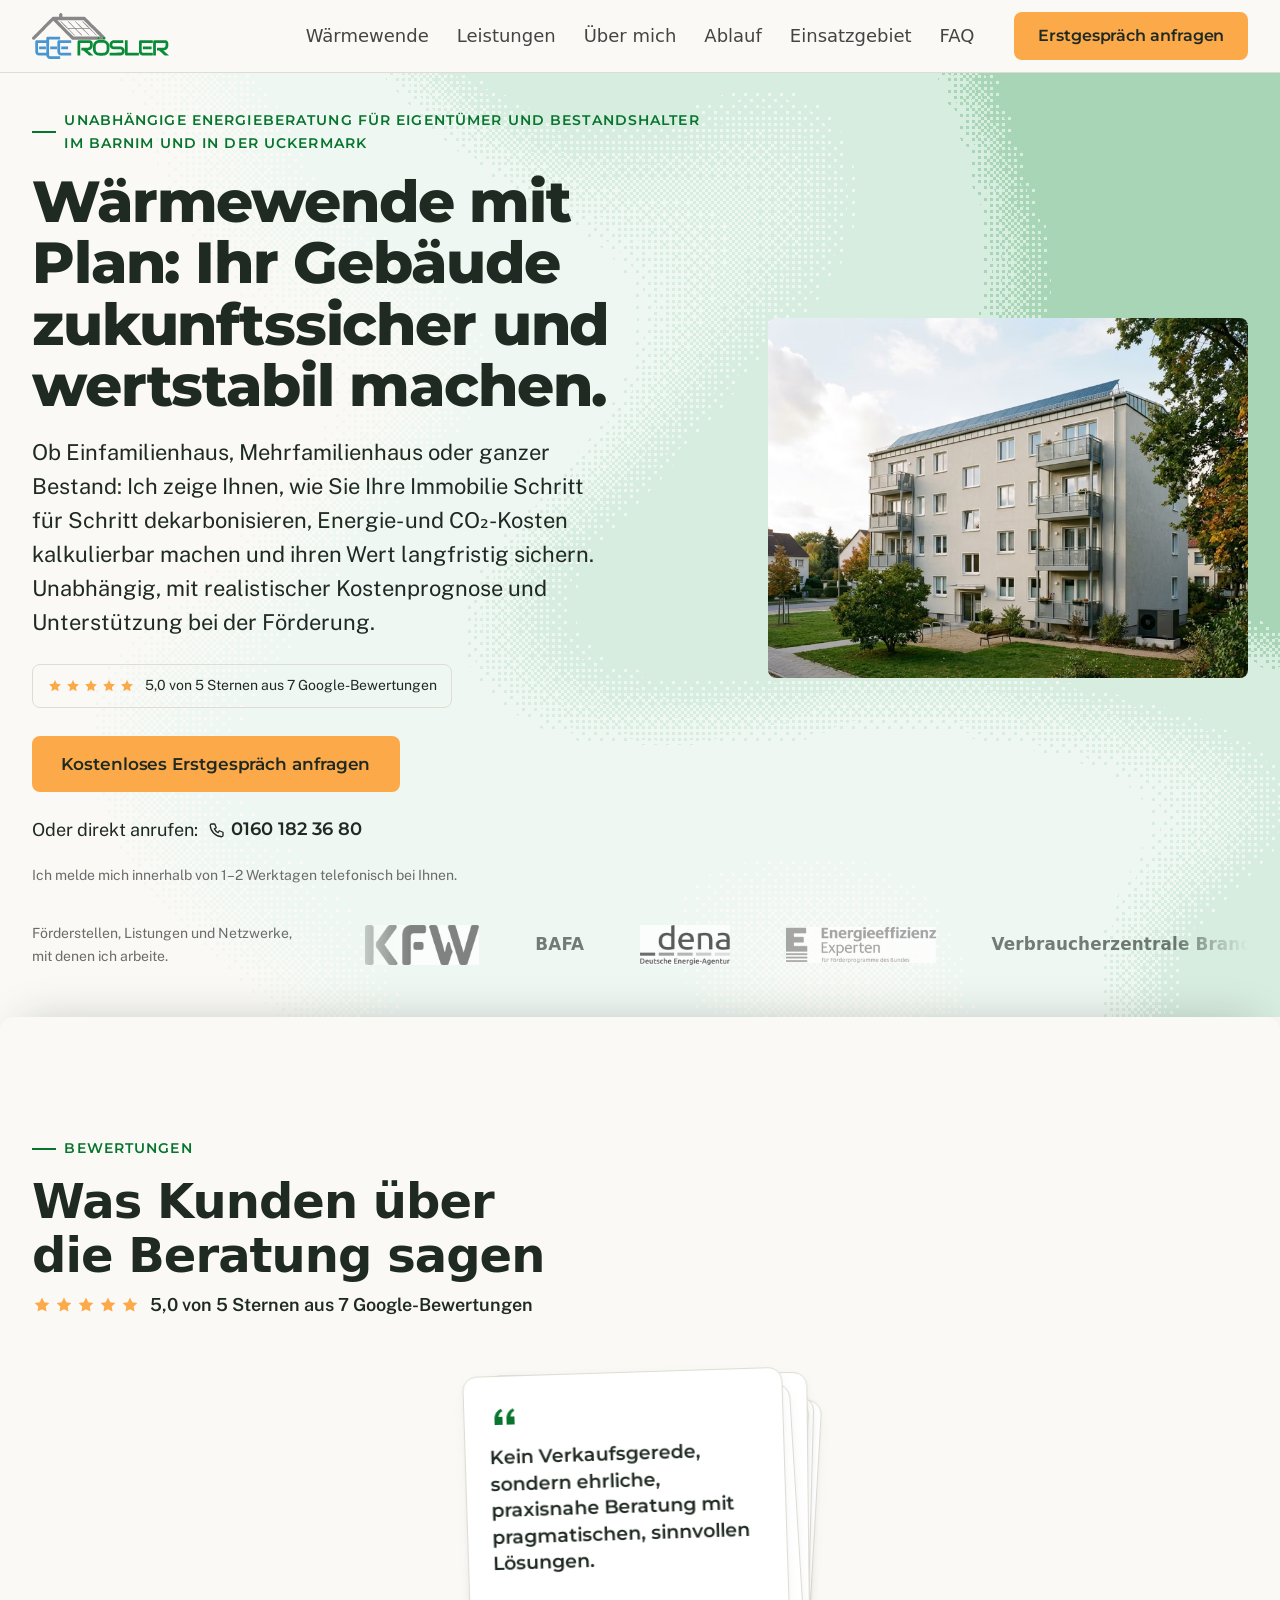
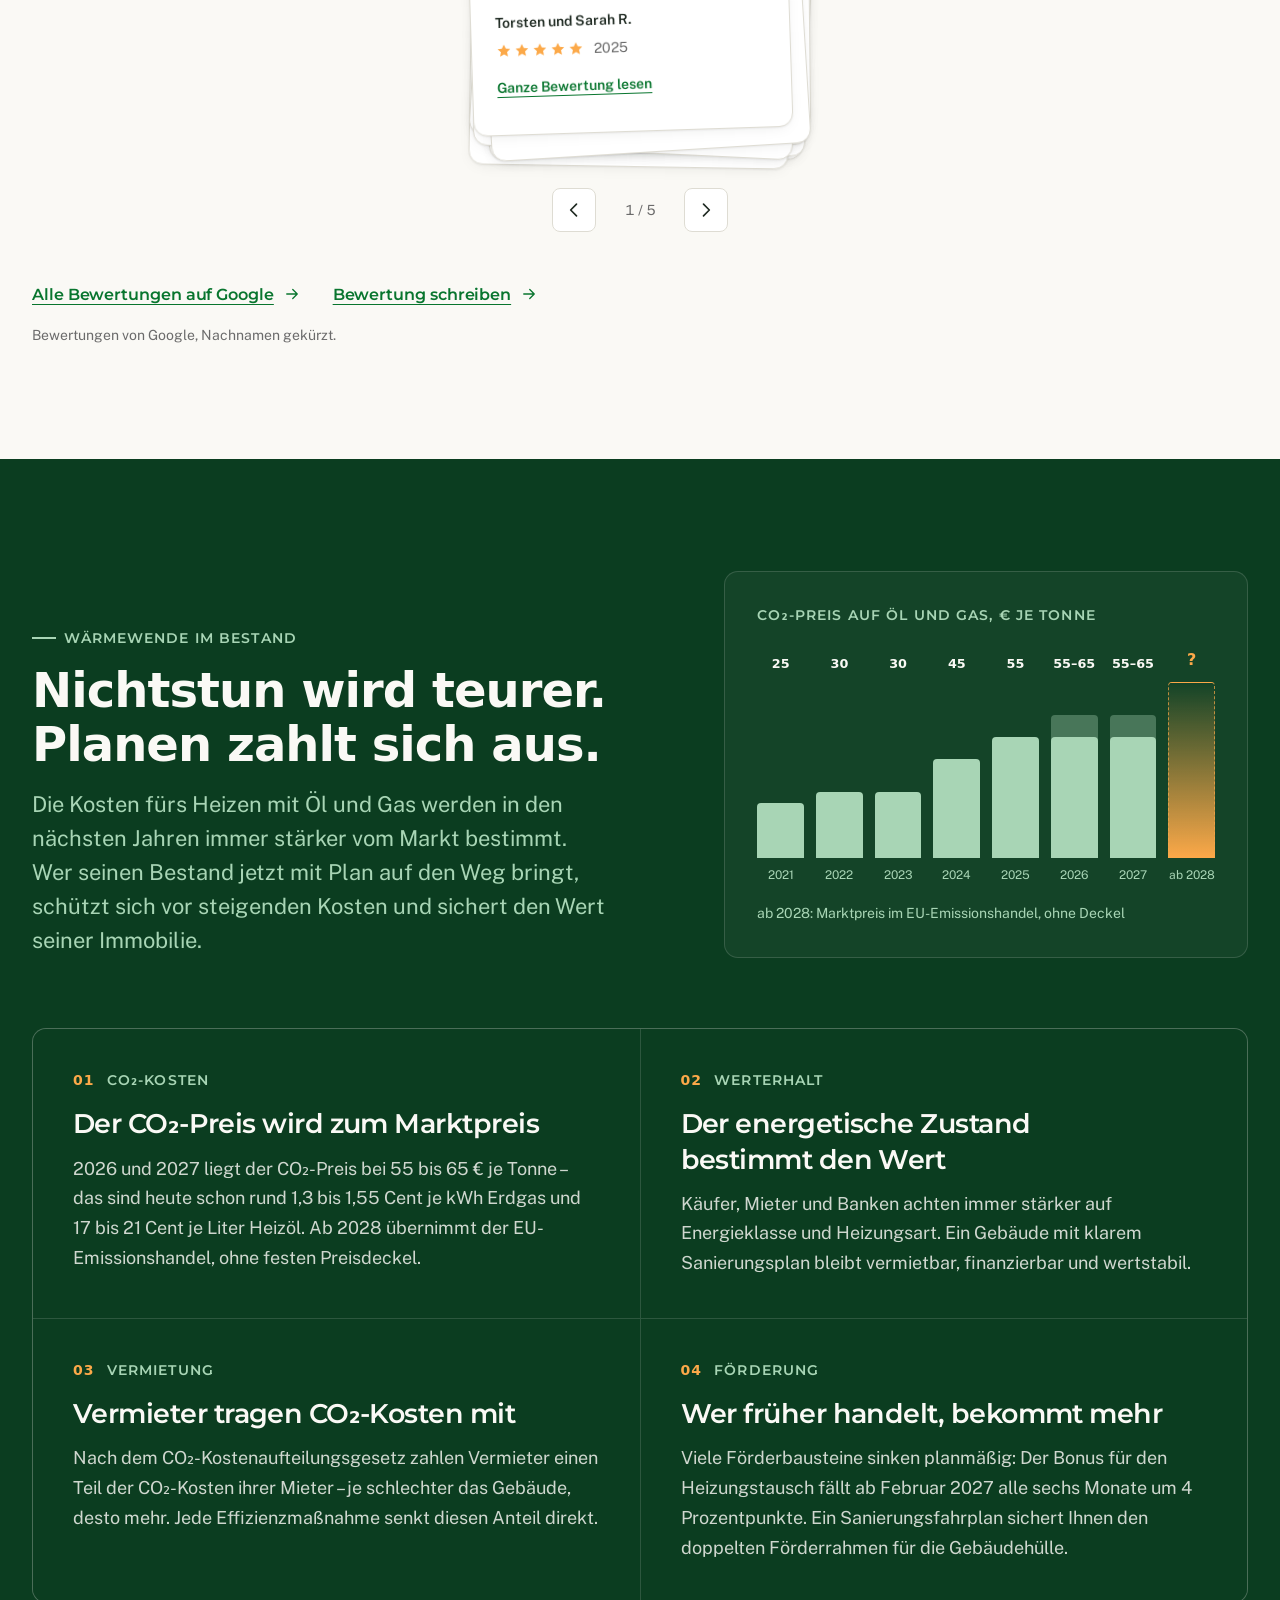
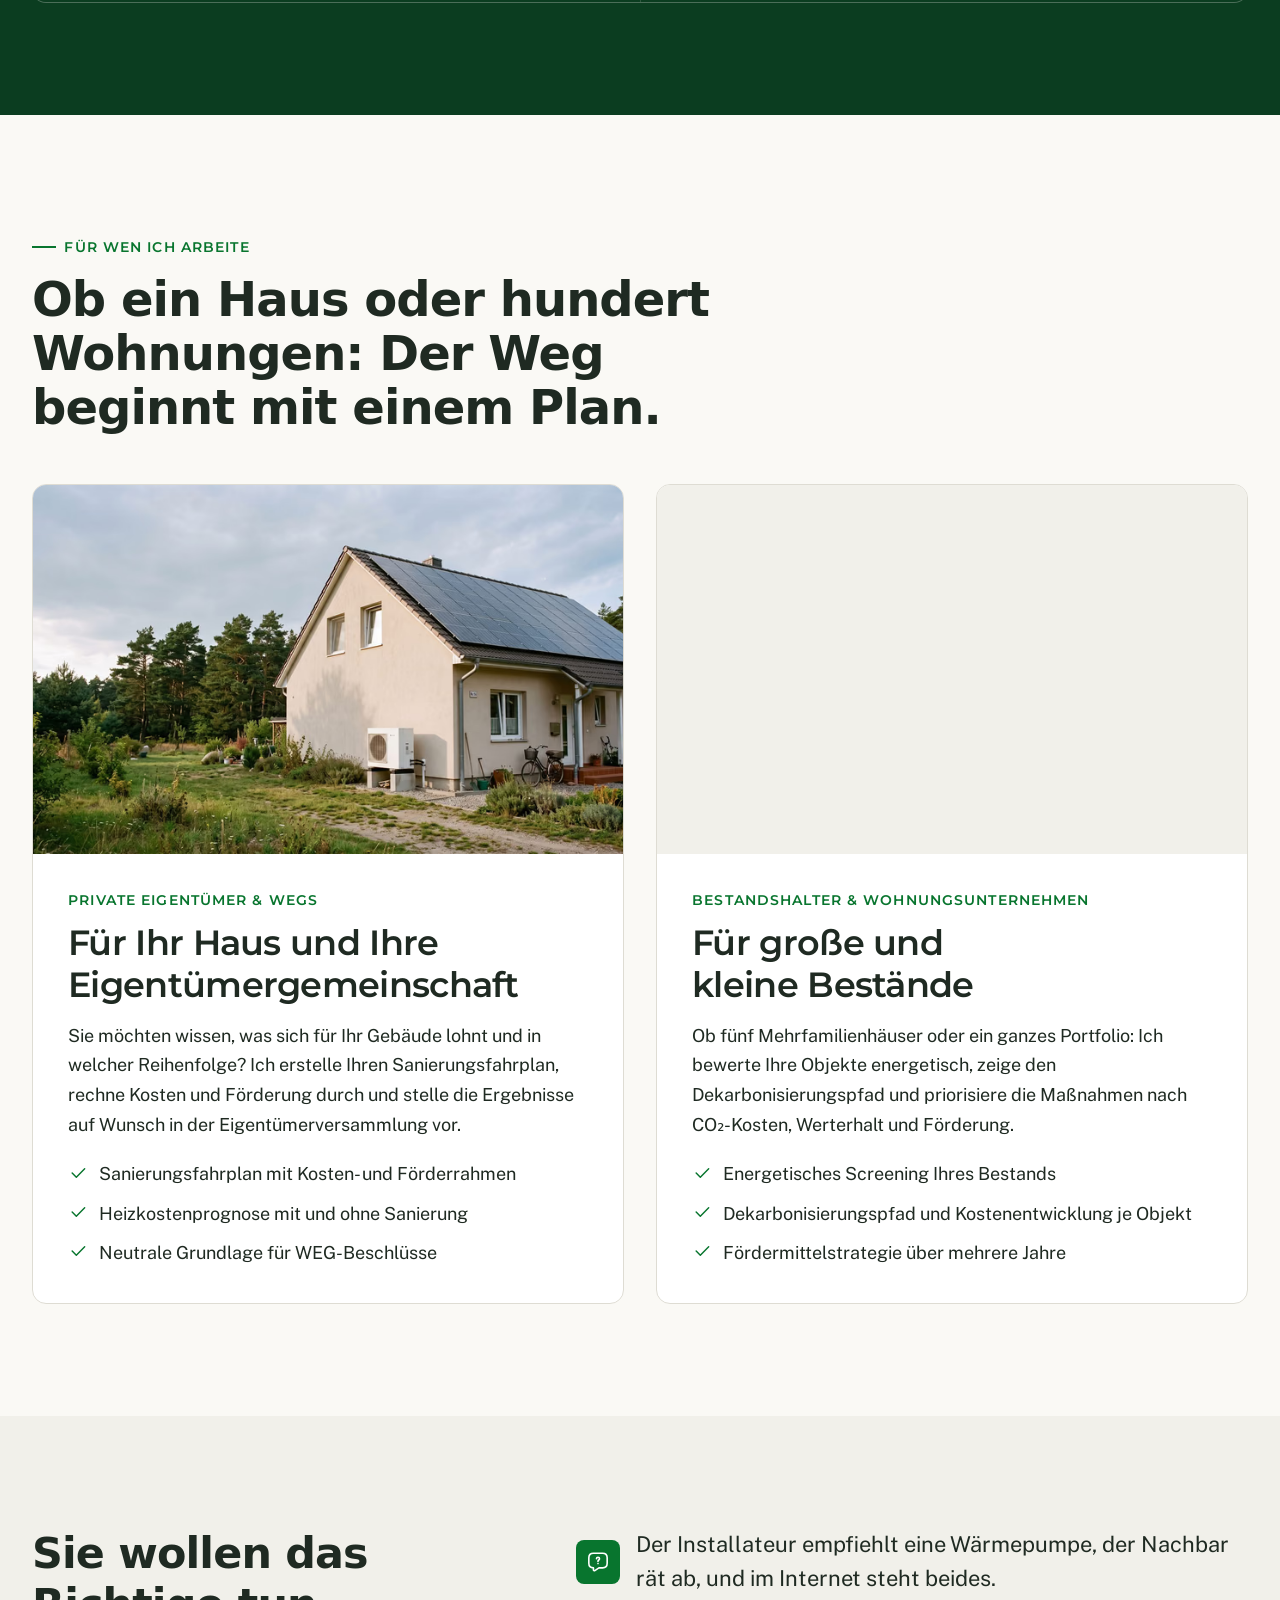
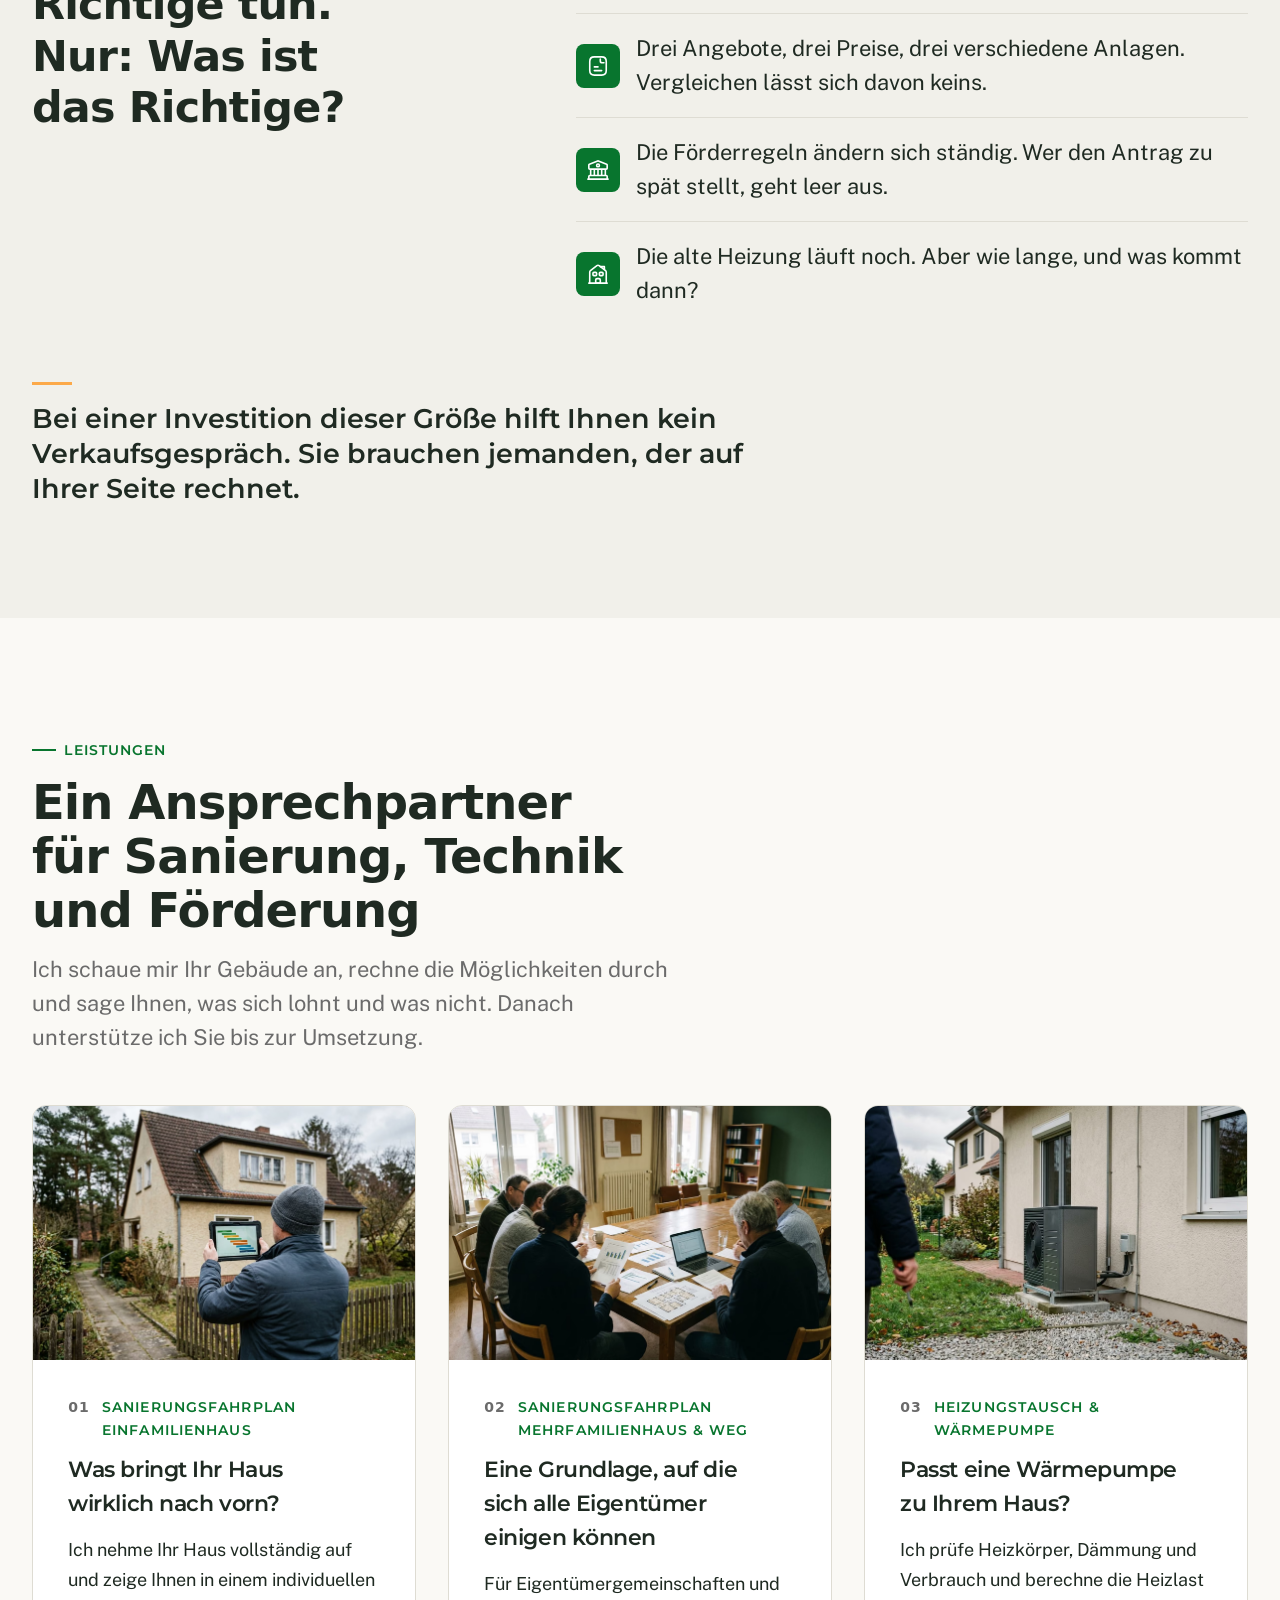
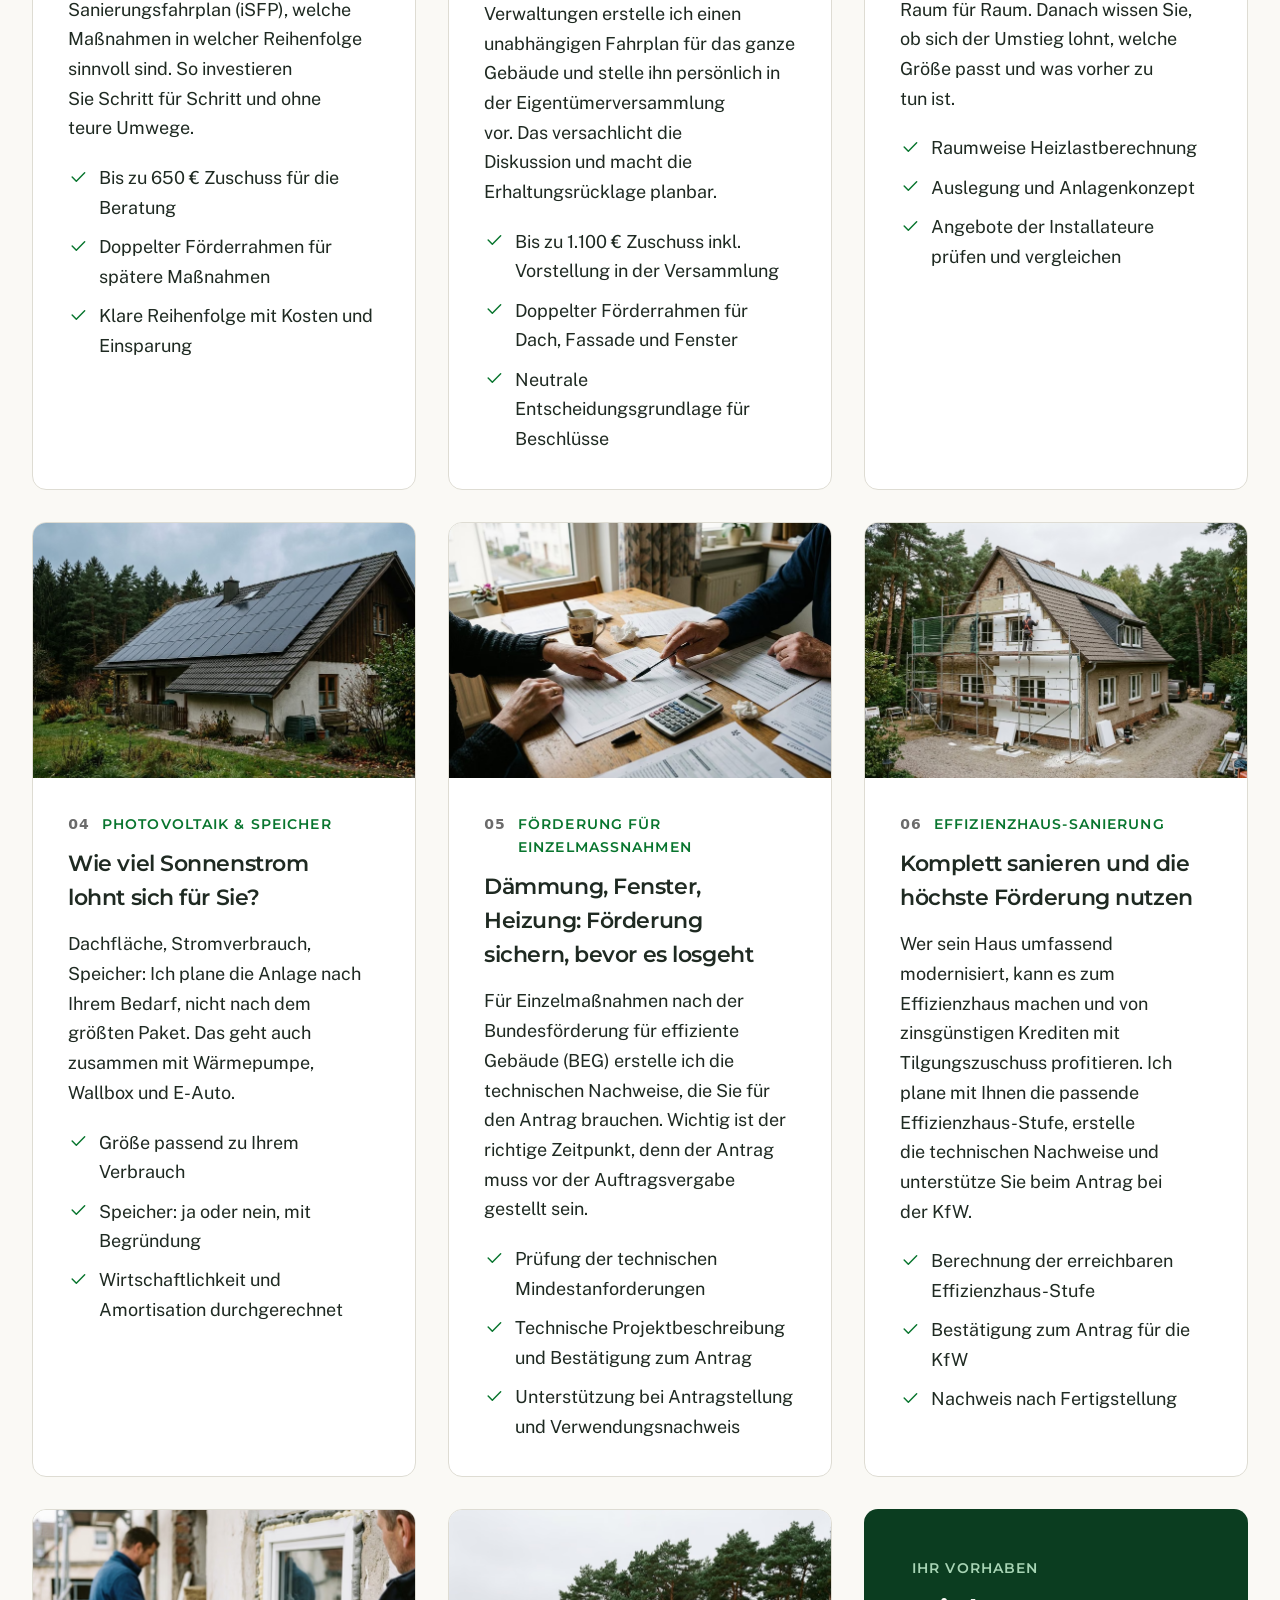
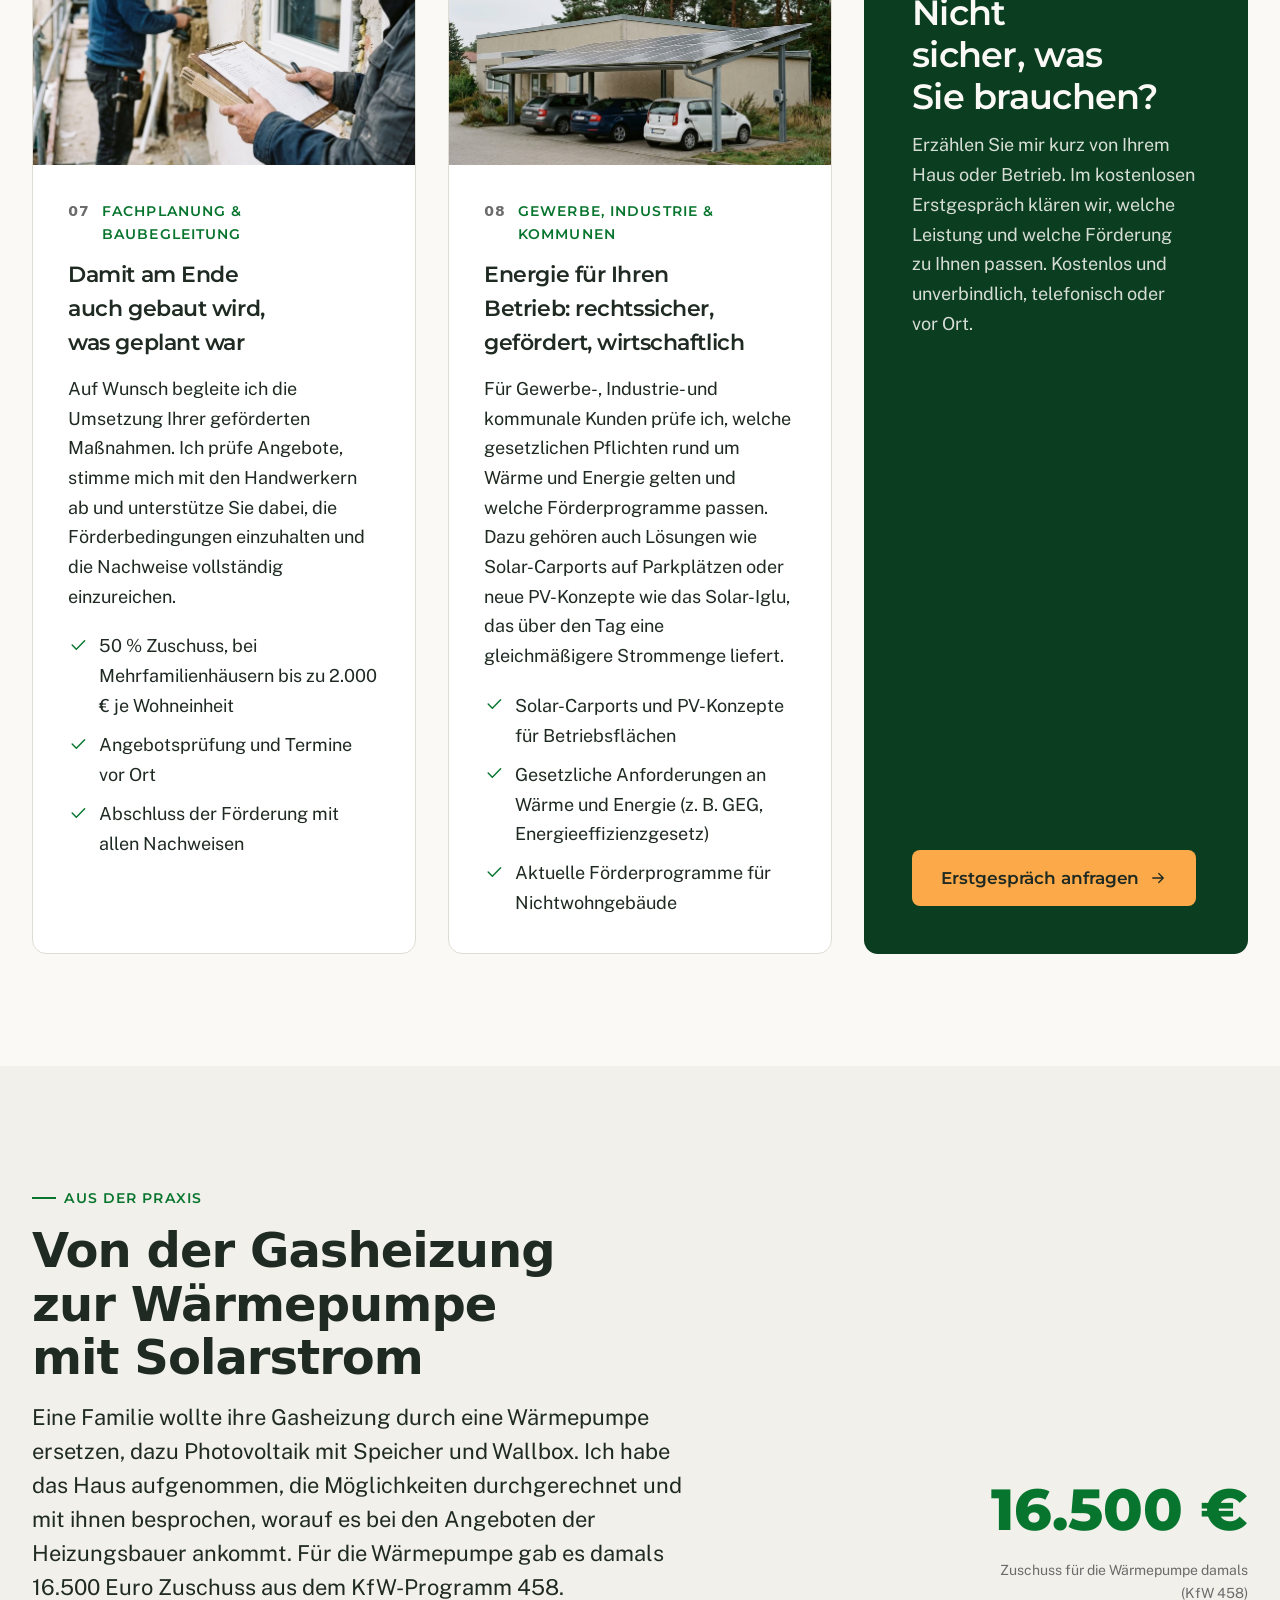
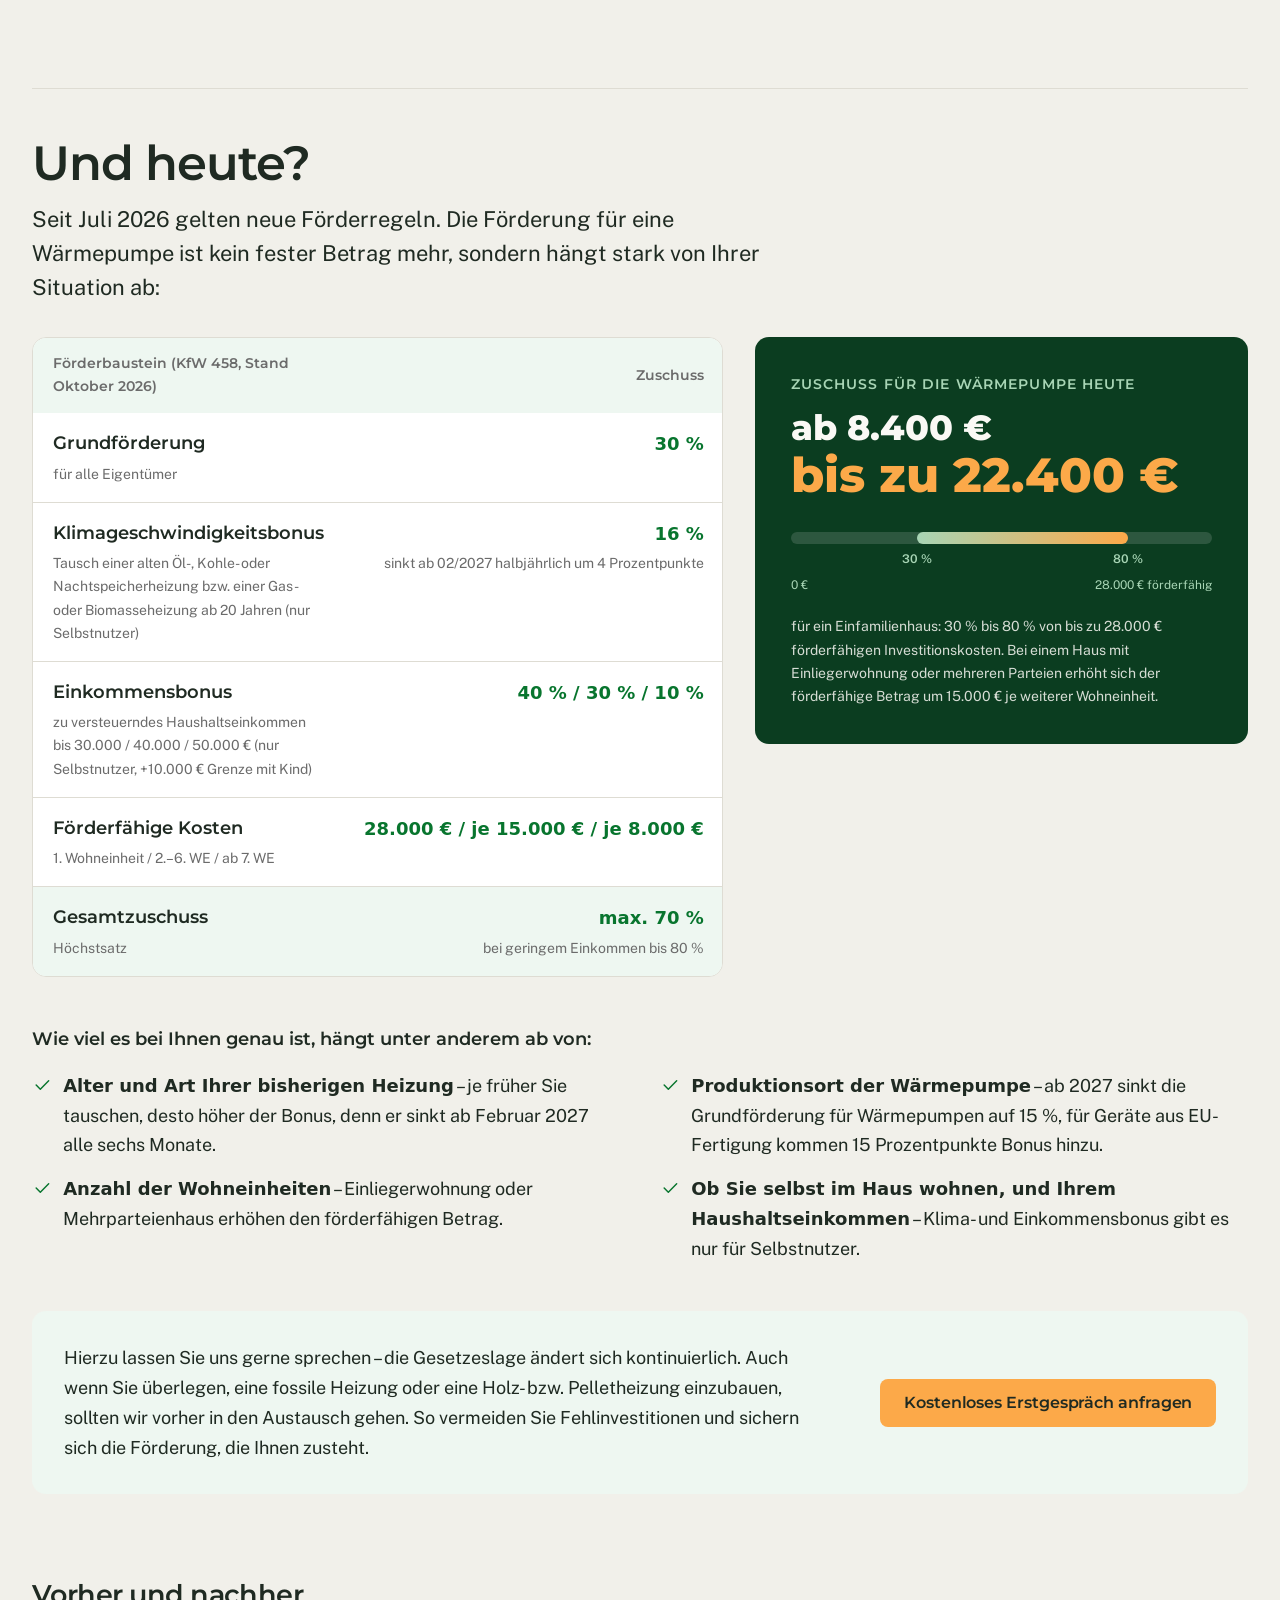
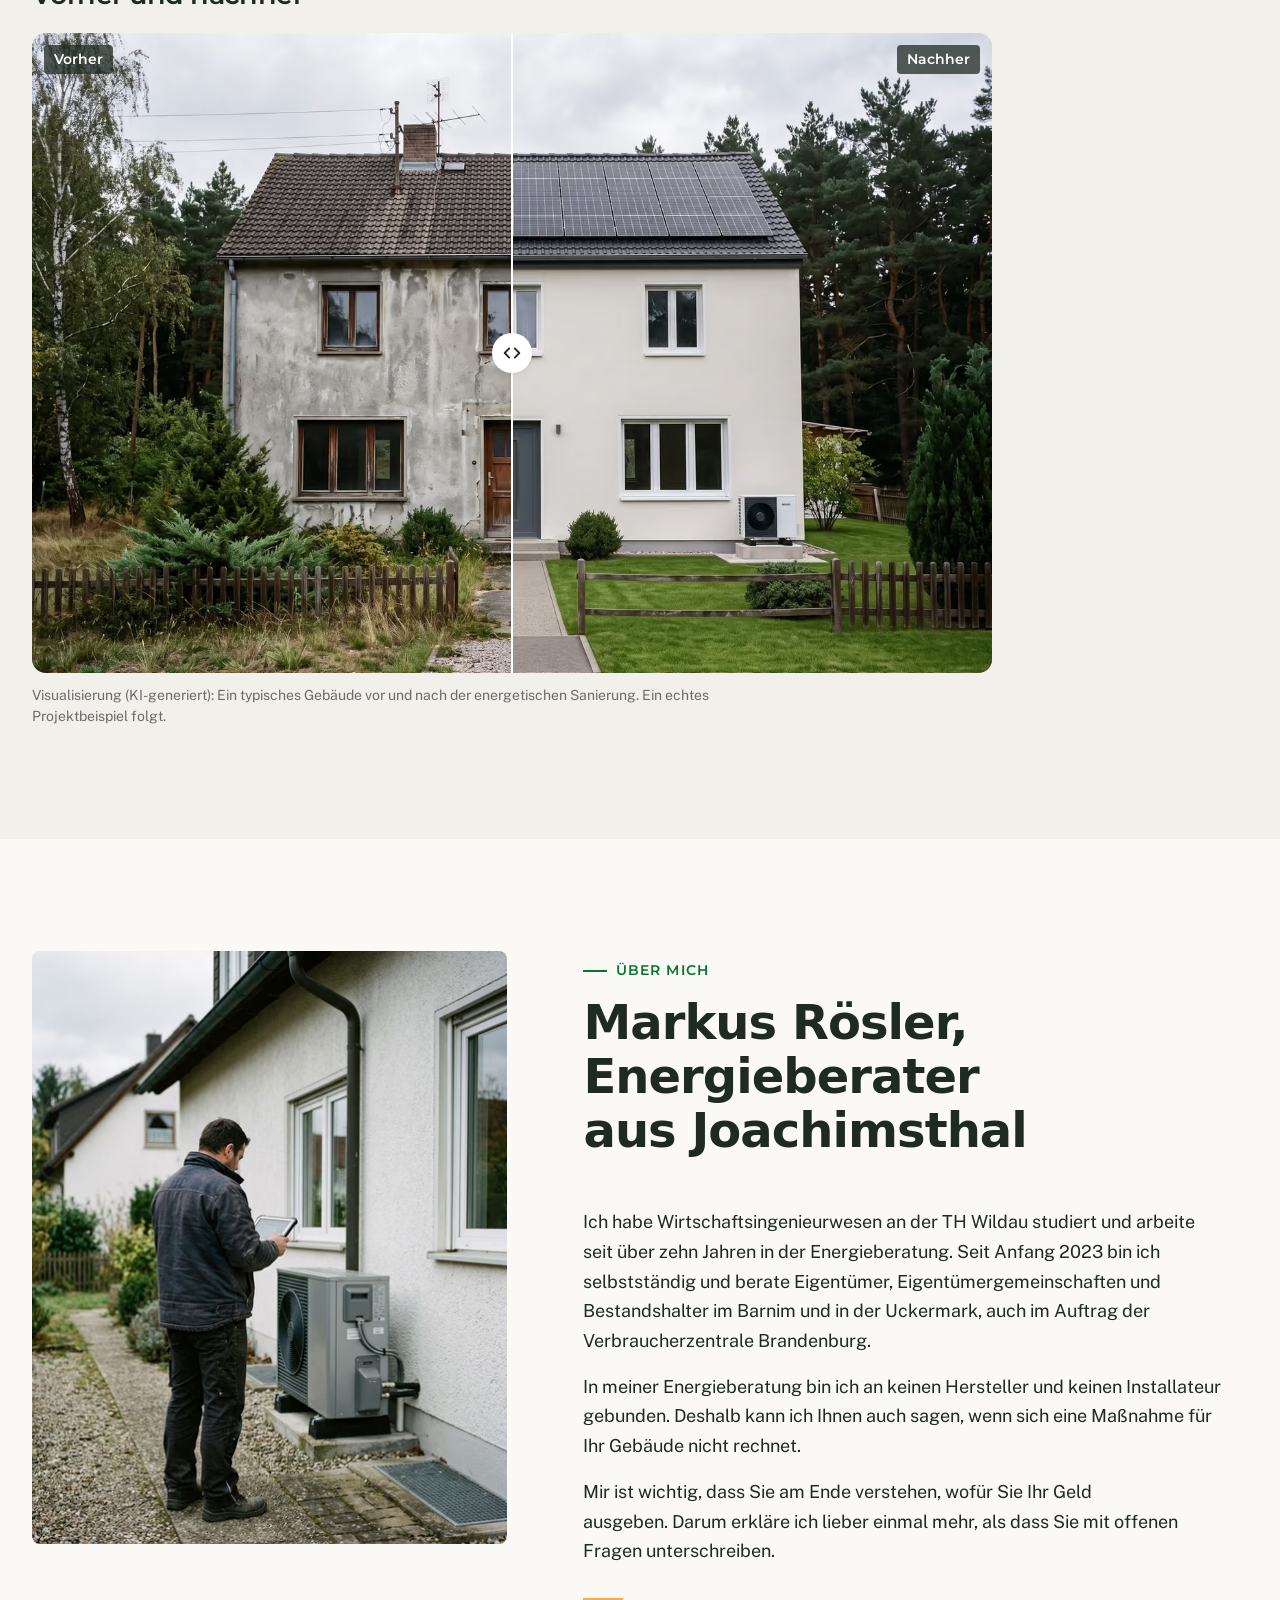
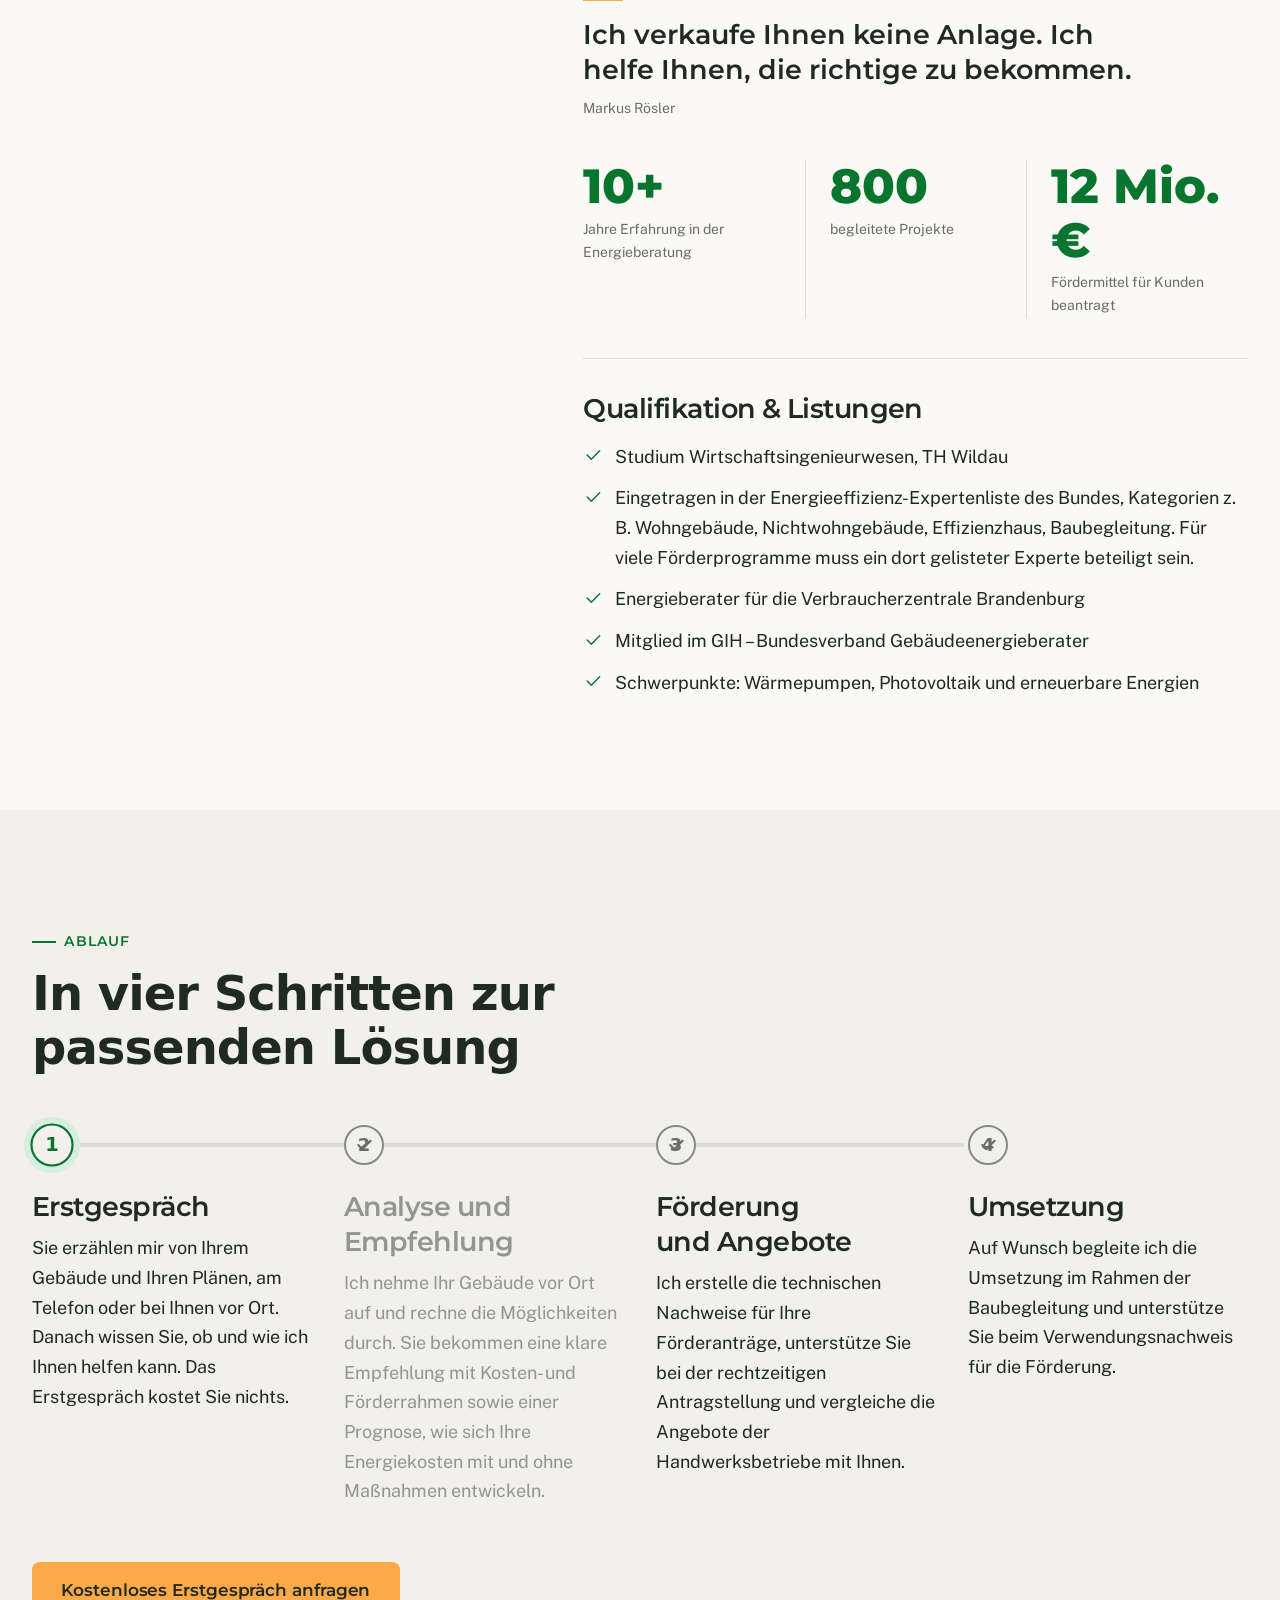
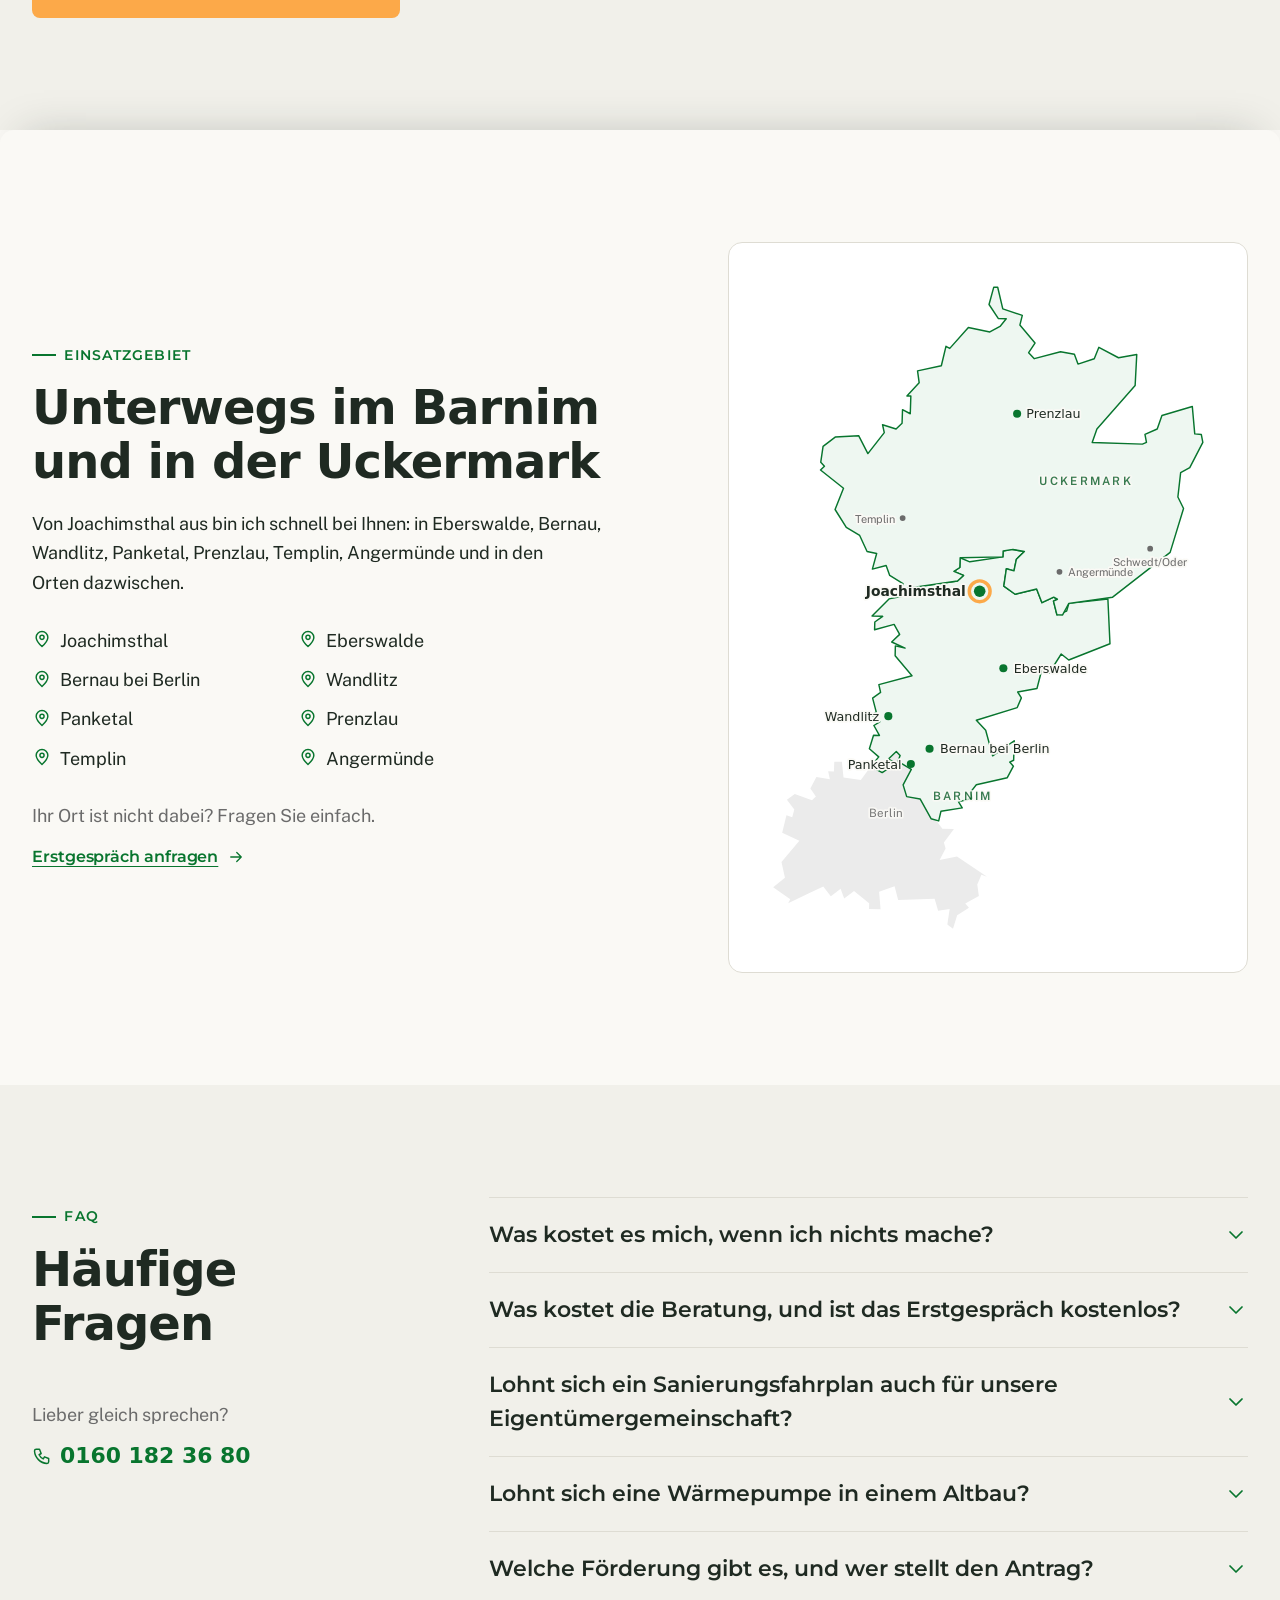
==== commit e8cb039a: "Update preview: eee-roesler (Gesamttext Markus, neue Sektionen, 8 Leistungen)" ====
--- a/eee-roesler/index.html
+++ b/eee-roesler/index.html
@@ -1,4 +1,4 @@
-<!DOCTYPE html><html lang="de"><head><meta charset="UTF-8"><meta name="viewport" content="width=device-width, initial-scale=1.0"><meta name="description" content="Wärmepumpe, Photovoltaik, Förderung: Markus Rösler berät Sie herstellerneutral, vergleicht Angebote und stellt Förderanträge. Unabhängiger Energieberater aus Joachimsthal."><meta name="robots" content="noindex, nofollow"><meta name="theme-color" content="#0A8B37"><meta property="og:title" content="Energieberater im Barnim &amp; in der Uckermark | EEE Rösler, Joachimsthal"><meta property="og:description" content="Wärmepumpe, Photovoltaik, Förderung: Markus Rösler berät Sie herstellerneutral, vergleicht Angebote und stellt Förderanträge. Unabhängiger Energieberater aus Joachimsthal."><meta property="og:type" content="website"><meta property="og:locale" content="de_DE"><meta property="og:url" content="https://www.eee-roesler.de/"><link rel="canonical" href="https://www.eee-roesler.de/"><title>Energieberater im Barnim &amp; in der Uckermark | EEE Rösler, Joachimsthal</title><link rel="icon" href="/eee-roesler/favicon.ico" sizes="48x48"><link rel="icon" type="image/svg+xml" href="/eee-roesler/favicon.svg"><link rel="apple-touch-icon" href="/eee-roesler/apple-touch-icon.png"><link rel="manifest" href="/eee-roesler/site.webmanifest"><meta property="og:image" content="https://www.eee-roesler.de/og-image.jpg"><meta property="og:image:width" content="1200"><meta property="og:image:height" content="630"><meta name="twitter:card" content="summary_large_image"><link rel="preload" href="/eee-roesler/_astro/montserrat-v31-latin-800.axpkC1rd.woff2" as="font" type="font/woff2" crossorigin><link rel="preload" href="/eee-roesler/_astro/public-sans-latin-400-normal.8Rpg0ruU.woff2" as="font" type="font/woff2" crossorigin><script>
+<!DOCTYPE html><html lang="de"><head><meta charset="UTF-8"><meta name="viewport" content="width=device-width, initial-scale=1.0"><meta name="description" content="Unabhängige Energieberatung für Eigentümer, WEGs und Bestandshalter: Sanierungsfahrplan, Einfamilienhaus, Wärmepumpe, Dekarbonisierung, Kostenprognose und Unterstützung bei der Förderung. Markus Rösler, Joachimsthal."><meta name="robots" content="noindex, nofollow"><meta name="theme-color" content="#0A8B37"><meta property="og:title" content="Energieberater für Wärmewende &amp; Sanierung | Barnim &amp; Uckermark | EEE Rösler"><meta property="og:description" content="Unabhängige Energieberatung für Eigentümer, WEGs und Bestandshalter: Sanierungsfahrplan, Einfamilienhaus, Wärmepumpe, Dekarbonisierung, Kostenprognose und Unterstützung bei der Förderung. Markus Rösler, Joachimsthal."><meta property="og:type" content="website"><meta property="og:locale" content="de_DE"><meta property="og:url" content="https://www.eee-roesler.de/"><link rel="canonical" href="https://www.eee-roesler.de/"><title>Energieberater für Wärmewende &amp; Sanierung | Barnim &amp; Uckermark | EEE Rösler</title><link rel="icon" href="/eee-roesler/favicon.ico" sizes="48x48"><link rel="icon" type="image/svg+xml" href="/eee-roesler/favicon.svg"><link rel="apple-touch-icon" href="/eee-roesler/apple-touch-icon.png"><link rel="manifest" href="/eee-roesler/site.webmanifest"><meta property="og:image" content="https://www.eee-roesler.de/og-image.jpg"><meta property="og:image:width" content="1200"><meta property="og:image:height" content="630"><meta name="twitter:card" content="summary_large_image"><link rel="preload" href="/eee-roesler/_astro/montserrat-v31-latin-800.axpkC1rd.woff2" as="font" type="font/woff2" crossorigin><link rel="preload" href="/eee-roesler/_astro/public-sans-latin-400-normal.8Rpg0ruU.woff2" as="font" type="font/woff2" crossorigin><script>
     (function () {
       var d = document.documentElement;
       if (window.matchMedia('(prefers-reduced-motion: reduce)').matches) return;
@@ -6,9 +6,9 @@
       setTimeout(function () { d.classList.add('motion-ready'); }, 2500);
     })();
   </script><style>/*! tailwindcss v4.3.3 | MIT License | https://tailwindcss.com */
-@layer properties{@supports (((-webkit-hyphens:none)) and (not (margin-trim:inline))) or ((-moz-orient:inline) and (not (color:rgb(from red r g b)))){*,:before,:after,::backdrop{--tw-rotate-x:initial;--tw-rotate-y:initial;--tw-rotate-z:initial;--tw-skew-x:initial;--tw-skew-y:initial;--tw-border-style:solid;--tw-shadow:0 0 #0000;--tw-shadow-color:initial;--tw-shadow-alpha:100%;--tw-inset-shadow:0 0 #0000;--tw-inset-shadow-color:initial;--tw-inset-shadow-alpha:100%;--tw-ring-color:initial;--tw-ring-shadow:0 0 #0000;--tw-inset-ring-color:initial;--tw-inset-ring-shadow:0 0 #0000;--tw-ring-inset:initial;--tw-ring-offset-width:0px;--tw-ring-offset-color:#fff;--tw-ring-offset-shadow:0 0 #0000;--tw-outline-style:solid;--tw-blur:initial;--tw-brightness:initial;--tw-contrast:initial;--tw-grayscale:initial;--tw-hue-rotate:initial;--tw-invert:initial;--tw-opacity:initial;--tw-saturate:initial;--tw-sepia:initial;--tw-drop-shadow:initial;--tw-drop-shadow-color:initial;--tw-drop-shadow-alpha:100%;--tw-drop-shadow-size:initial}}}@layer theme{:root,:host{--font-sans:"Public Sans", ui-sans-serif, system-ui, -apple-system, "Segoe UI", sans-serif;--font-mono:ui-monospace, SFMono-Regular, Menlo, Monaco, Consolas, "Liberation Mono", "Courier New", monospace;--color-orange-100:#feebd3;--color-orange-400:#fca949;--color-orange-500:#f2952a;--color-green-50:#eef7f1;--color-green-100:#d7eddf;--color-green-200:#a8d5b5;--color-green-600:#0a8b37;--color-green-700:#08752e;--color-green-800:#0a5c27;--color-green-950:#0b3d20;--color-blue-100:#e3eff8;--color-blue-500:#4795d1;--color-blue-700:#2b6fa6;--color-gray-200:#ebebeb;--color-gray-400:#888;--color-gray-500:#6b6b6b;--color-gray-700:#444;--color-white:#fff;--spacing:.25rem;--text-sm:.875rem;--text-sm--line-height:1.5;--text-base:clamp(1.0625rem, 1.03rem + .15vw, 1.125rem);--text-base--line-height:1.65;--text-lg:clamp(1.1875rem, 1.13rem + .3vw, 1.375rem);--text-lg--line-height:1.55;--text-xl:clamp(1.375rem, 1.25rem + .55vw, 1.75rem);--text-xl--line-height:1.3;--text-2xl:clamp(1.625rem, 1.4rem + 1vw, 2.25rem);--text-2xl--line-height:1.2;--text-3xl:clamp(2rem, 1.6rem + 1.8vw, 3rem);--text-3xl--line-height:1.12;--text-4xl:clamp(2rem, 1.45rem + 2.7vw, 3.75rem);--text-4xl--line-height:1.06;--tracking-tight:-.02em;--radius-sm:4px;--radius-md:8px;--radius-lg:14px;--ease-out:cubic-bezier(.22, 1, .36, 1);--default-transition-duration:.15s;--default-transition-timing-function:cubic-bezier(.4, 0, .2, 1);--default-font-family:var(--font-sans);--default-mono-font-family:var(--font-mono);--color-paper:#faf9f5;--color-ink:#1f2a22;--color-bg:var(--color-paper);--color-surface:var(--color-white);--color-surface-muted:#f1f0ea;--color-text:var(--color-ink);--color-text-muted:var(--color-gray-500);--color-line:#dedcd3;--color-accent:var(--color-green-700);--color-cta:var(--color-orange-400);--color-cta-hover:var(--color-orange-500);--color-on-cta:var(--color-ink);--color-dark:var(--color-green-950);--color-on-dark:var(--color-paper);--color-on-dark-muted:var(--color-green-200);--font-display:"Montserrat", ui-sans-serif, system-ui, sans-serif;--tracking-eyebrow:.08em;--shadow-card:0 1px 2px #1f2a220f, 0 4px 16px -6px #1f2a221a;--duration-fast:.16s;--duration-base:.32s;--duration-reveal:.7s}}@layer base{*,:after,:before,::backdrop{box-sizing:border-box;border:0 solid;margin:0;padding:0}::file-selector-button{box-sizing:border-box;border:0 solid;margin:0;padding:0}html,:host{-webkit-text-size-adjust:100%;tab-size:4;line-height:1.5;font-family:var(--default-font-family,-apple-system, BlinkMacSystemFont, "Segoe UI", Roboto, "Helvetica Neue", "Noto Sans", Arial, sans-serif, "Apple Color Emoji", "Segoe UI Emoji", "Segoe UI Symbol", "Noto Color Emoji");font-feature-settings:var(--default-font-feature-settings,normal);font-variation-settings:var(--default-font-variation-settings,normal);-webkit-tap-highlight-color:transparent}hr{height:0;color:inherit;border-top-width:1px}abbr:where([title]){text-decoration:underline dotted}h1,h2,h3,h4,h5,h6{font-size:inherit;font-weight:inherit}a{color:inherit;-webkit-text-decoration:inherit;-webkit-text-decoration:inherit;-webkit-text-decoration:inherit;text-decoration:inherit}b,strong{font-weight:bolder}code,kbd,samp,pre{font-family:var(--default-mono-font-family,ui-monospace, SFMono-Regular, Menlo, Monaco, Consolas, "Liberation Mono", "Courier New", monospace);font-feature-settings:var(--default-mono-font-feature-settings,normal);font-variation-settings:var(--default-mono-font-variation-settings,normal);font-size:1em}small{font-size:80%}sub,sup{vertical-align:baseline;font-size:75%;line-height:0;position:relative}sub{bottom:-.25em}sup{top:-.5em}table{text-indent:0;border-color:inherit;border-collapse:collapse}:-moz-focusring:where(:not(iframe)){outline:auto}progress{vertical-align:baseline}summary{display:list-item}ol,ul,menu{list-style:none}img,svg,video,canvas,audio,iframe,embed,object{vertical-align:middle;display:block}img,video{max-width:100%;height:auto}button,input,select,optgroup,textarea{font:inherit;font-feature-settings:inherit;font-variation-settings:inherit;letter-spacing:inherit;color:inherit;opacity:1;background-color:#0000;border-radius:0}::file-selector-button{font:inherit;font-feature-settings:inherit;font-variation-settings:inherit;letter-spacing:inherit;color:inherit;opacity:1;background-color:#0000;border-radius:0}:where(select:is([multiple],[size])) optgroup{font-weight:bolder}:where(select:is([multiple],[size])) optgroup option{padding-inline-start:20px}::file-selector-button{margin-inline-end:4px}::placeholder{opacity:1}@supports (not ((-webkit-appearance:-apple-pay-button))) or (contain-intrinsic-size:1px){::placeholder{color:currentColor}@supports (color:color-mix(in lab, red, red)){::placeholder{color:color-mix(in oklab, currentcolor 50%, transparent)}}}textarea{resize:vertical}::-webkit-search-decoration{-webkit-appearance:none}::-webkit-date-and-time-value{min-height:1lh;text-align:inherit}::-webkit-datetime-edit{display:inline-flex}::-webkit-datetime-edit-fields-wrapper{padding:0}::-webkit-datetime-edit{padding-block:0}::-webkit-datetime-edit-year-field{padding-block:0}::-webkit-datetime-edit-month-field{padding-block:0}::-webkit-datetime-edit-day-field{padding-block:0}::-webkit-datetime-edit-hour-field{padding-block:0}::-webkit-datetime-edit-minute-field{padding-block:0}::-webkit-datetime-edit-second-field{padding-block:0}::-webkit-datetime-edit-millisecond-field{padding-block:0}::-webkit-datetime-edit-meridiem-field{padding-block:0}::-webkit-calendar-picker-indicator{line-height:1}:-moz-ui-invalid{box-shadow:none}button,input:where([type=button],[type=reset],[type=submit]){appearance:button}::file-selector-button{appearance:button}::-webkit-inner-spin-button{height:auto}::-webkit-outer-spin-button{height:auto}[hidden]:where(:not([hidden=until-found])){display:none!important}*,:before,:after{box-sizing:border-box}html{scroll-behavior:smooth;scroll-padding-top:calc(var(--header-h) + 1rem);-webkit-text-size-adjust:100%}body{font-family:var(--font-sans);font-size:var(--text-base);line-height:var(--text-base--line-height);color:var(--color-text);background:var(--color-bg);-webkit-font-smoothing:antialiased;text-rendering:optimizelegibility;margin:0}h1,h2,h3,h4{font-family:var(--font-display);letter-spacing:var(--tracking-tight);text-wrap:balance;margin:0;font-weight:700}h1{font-size:var(--text-4xl);line-height:var(--text-4xl--line-height);font-weight:800}h2{font-size:var(--text-3xl);line-height:var(--text-3xl--line-height)}h3{font-size:var(--text-xl);line-height:var(--text-xl--line-height);font-weight:600}p{text-wrap:pretty}a{color:var(--color-accent);text-underline-offset:.18em}img,svg,video{max-width:100%;height:auto;display:block}:focus-visible{outline:3px solid var(--color-blue-700);outline-offset:3px;border-radius:var(--radius-sm)}::selection{background:var(--color-green-100);color:var(--color-ink)}}@layer components{.container{width:100%;max-width:calc(var(--container-max) + 2 * var(--gutter));padding-inline:var(--gutter);margin-inline:auto}.section{padding-block:var(--section-y)}.section[data-tone=muted]{background:var(--color-surface-muted)}.section[data-tone=dark]{background:var(--color-dark);color:var(--color-on-dark)}.section[data-tone=dark] a{color:var(--color-on-dark)}}@layer utilities{.visible{visibility:visible}.sr-only{clip-path:inset(50%);white-space:nowrap;border-width:0;width:1px;height:1px;margin:-1px;padding:0;position:absolute;overflow:hidden}.static{position:static}.sticky{position:sticky}.container{width:100%}@media (width>=40rem){.container{max-width:40rem}}@media (width>=48rem){.container{max-width:48rem}}@media (width>=64rem){.container{max-width:64rem}}@media (width>=80rem){.container{max-width:80rem}}@media (width>=96rem){.container{max-width:96rem}}.m-675{margin:calc(var(--spacing) * 675)}.flex{display:flex}.hidden{display:none}.inline{display:inline}.flex-shrink{flex-shrink:1}.transform{transform:var(--tw-rotate-x,) var(--tw-rotate-y,) var(--tw-rotate-z,) var(--tw-skew-x,) var(--tw-skew-y,)}.resize{resize:both}.flex-wrap{flex-wrap:wrap}.border{border-style:var(--tw-border-style);border-width:1px}.text-wrap{text-wrap:wrap}.ring{--tw-ring-shadow:var(--tw-ring-inset,) 0 0 0 calc(1px + var(--tw-ring-offset-width)) var(--tw-ring-color,currentcolor);box-shadow:var(--tw-inset-shadow), var(--tw-inset-ring-shadow), var(--tw-ring-offset-shadow), var(--tw-ring-shadow), var(--tw-shadow)}.outline{outline-style:var(--tw-outline-style);outline-width:1px}.blur{--tw-blur:blur(8px);filter:var(--tw-blur,) var(--tw-brightness,) var(--tw-contrast,) var(--tw-grayscale,) var(--tw-hue-rotate,) var(--tw-invert,) var(--tw-saturate,) var(--tw-sepia,) var(--tw-drop-shadow,)}.filter{filter:var(--tw-blur,) var(--tw-brightness,) var(--tw-contrast,) var(--tw-grayscale,) var(--tw-hue-rotate,) var(--tw-invert,) var(--tw-saturate,) var(--tw-sepia,) var(--tw-drop-shadow,)}.transition{transition-property:color,background-color,border-color,outline-color,text-decoration-color,fill,stroke,--tw-gradient-from,--tw-gradient-via,--tw-gradient-to,opacity,box-shadow,transform,translate,scale,rotate,filter,-webkit-backdrop-filter,backdrop-filter,display,content-visibility,overlay,pointer-events;transition-timing-function:var(--tw-ease,var(--default-transition-timing-function));transition-duration:var(--tw-duration,var(--default-transition-duration))}}@font-face{font-family:Montserrat;src:url(/eee-roesler/_astro/montserrat-v31-latin-500.DRFEGfly.woff2)format("woff2");font-weight:500;font-style:normal;font-display:swap}@font-face{font-family:Montserrat;src:url(/eee-roesler/_astro/montserrat-v31-latin-600.UVxSCcoG.woff2)format("woff2");font-weight:600;font-style:normal;font-display:swap}@font-face{font-family:Montserrat;src:url(/eee-roesler/_astro/montserrat-v31-latin-700.BdjcYUrC.woff2)format("woff2");font-weight:700;font-style:normal;font-display:swap}@font-face{font-family:Montserrat;src:url(/eee-roesler/_astro/montserrat-v31-latin-800.axpkC1rd.woff2)format("woff2");font-weight:800;font-style:normal;font-display:swap}@font-face{font-family:Public Sans;src:url(/eee-roesler/_astro/public-sans-latin-400-normal.8Rpg0ruU.woff2)format("woff2");font-weight:400;font-style:normal;font-display:swap}@font-face{font-family:Public Sans;src:url(/eee-roesler/_astro/public-sans-latin-400-italic.B1appi_f.woff2)format("woff2");font-weight:400;font-style:italic;font-display:swap}@font-face{font-family:Public Sans;src:url(/eee-roesler/_astro/public-sans-latin-500-normal.NlrCPXnF.woff2)format("woff2");font-weight:500;font-style:normal;font-display:swap}@font-face{font-family:Public Sans;src:url(/eee-roesler/_astro/public-sans-latin-600-normal.Fru-LXNs.woff2)format("woff2");font-weight:600;font-style:normal;font-display:swap}@font-face{font-family:Public Sans;src:url(/eee-roesler/_astro/public-sans-latin-700-normal.BqJmxWdE.woff2)format("woff2");font-weight:700;font-style:normal;font-display:swap}:root{--container-max:1180px;--container-narrow:760px;--gutter:clamp(1rem, 4vw, 2rem);--section-y:clamp(4rem, 3rem + 5vw, 7.5rem);--header-h:72px;--bottom-bar-h:64px}@media (prefers-reduced-motion:reduce){html{scroll-behavior:auto}*,:before,:after{transition-duration:.01ms!important;animation-duration:.01ms!important;animation-iteration-count:1!important}}.motion:not(.motion-ready) [data-hero-anim]{visibility:hidden}html.lenis,html.lenis body{height:auto}html.lenis{scroll-behavior:auto}.lenis.lenis-stopped{overflow:clip}.lenis.lenis-smooth [data-lenis-prevent]{overscroll-behavior:contain}@property --tw-rotate-x{syntax:"*";inherits:false}@property --tw-rotate-y{syntax:"*";inherits:false}@property --tw-rotate-z{syntax:"*";inherits:false}@property --tw-skew-x{syntax:"*";inherits:false}@property --tw-skew-y{syntax:"*";inherits:false}@property --tw-border-style{syntax:"*";inherits:false;initial-value:solid}@property --tw-shadow{syntax:"*";inherits:false;initial-value:0 0 #0000}@property --tw-shadow-color{syntax:"*";inherits:false}@property --tw-shadow-alpha{syntax:"<percentage>";inherits:false;initial-value:100%}@property --tw-inset-shadow{syntax:"*";inherits:false;initial-value:0 0 #0000}@property --tw-inset-shadow-color{syntax:"*";inherits:false}@property --tw-inset-shadow-alpha{syntax:"<percentage>";inherits:false;initial-value:100%}@property --tw-ring-color{syntax:"*";inherits:false}@property --tw-ring-shadow{syntax:"*";inherits:false;initial-value:0 0 #0000}@property --tw-inset-ring-color{syntax:"*";inherits:false}@property --tw-inset-ring-shadow{syntax:"*";inherits:false;initial-value:0 0 #0000}@property --tw-ring-inset{syntax:"*";inherits:false}@property --tw-ring-offset-width{syntax:"<length>";inherits:false;initial-value:0}@property --tw-ring-offset-color{syntax:"*";inherits:false;initial-value:#fff}@property --tw-ring-offset-shadow{syntax:"*";inherits:false;initial-value:0 0 #0000}@property --tw-outline-style{syntax:"*";inherits:false;initial-value:solid}@property --tw-blur{syntax:"*";inherits:false}@property --tw-brightness{syntax:"*";inherits:false}@property --tw-contrast{syntax:"*";inherits:false}@property --tw-grayscale{syntax:"*";inherits:false}@property --tw-hue-rotate{syntax:"*";inherits:false}@property --tw-invert{syntax:"*";inherits:false}@property --tw-opacity{syntax:"*";inherits:false}@property --tw-saturate{syntax:"*";inherits:false}@property --tw-sepia{syntax:"*";inherits:false}@property --tw-drop-shadow{syntax:"*";inherits:false}@property --tw-drop-shadow-color{syntax:"*";inherits:false}@property --tw-drop-shadow-alpha{syntax:"<percentage>";inherits:false;initial-value:100%}@property --tw-drop-shadow-size{syntax:"*";inherits:false}.icon[data-astro-cid-zgufigjl]{vertical-align:middle;flex-shrink:0;display:inline-block}.btn[data-astro-cid-j6ocf6pu]{border-radius:var(--radius-md);min-height:48px;font-family:var(--font-display);letter-spacing:-.005em;cursor:pointer;transition:background-color var(--duration-fast) var(--ease-out), border-color var(--duration-fast) var(--ease-out), color var(--duration-fast) var(--ease-out), transform var(--duration-fast) var(--ease-out);border:2px solid #0000;justify-content:center;align-items:center;gap:.55em;padding:.75em 1.35em;font-size:1rem;font-weight:600;line-height:1.2;text-decoration:none;display:inline-flex}.btn--lg[data-astro-cid-j6ocf6pu]{min-height:56px;padding:.85em 1.6em;font-size:1.0625rem}.btn[data-astro-cid-j6ocf6pu]:active{transform:translateY(1px)}.btn--cta[data-astro-cid-j6ocf6pu]{background:var(--color-cta);color:var(--color-on-cta)}.btn--cta[data-astro-cid-j6ocf6pu]:hover{background:var(--color-cta-hover)}.btn--primary[data-astro-cid-j6ocf6pu]{background:var(--color-green-700);color:var(--color-white)}.btn--primary[data-astro-cid-j6ocf6pu]:hover{background:var(--color-green-800)}.btn--ghost[data-astro-cid-j6ocf6pu]{color:var(--color-ink);background:0 0;border-color:currentColor}.btn--ghost[data-astro-cid-j6ocf6pu]:hover{background:#1f2a220d}.btn--ghost[data-astro-cid-j6ocf6pu].btn--on-dark{color:var(--color-on-dark)}.btn--ghost[data-astro-cid-j6ocf6pu].btn--on-dark:hover{background:#faf9f514}.btn--link[data-astro-cid-j6ocf6pu]{min-height:44px;color:var(--color-accent);background:0 0;border:0;padding:0;font-size:1rem}.btn--link[data-astro-cid-j6ocf6pu] span[data-astro-cid-j6ocf6pu]{text-underline-offset:.25em;text-decoration:underline 1px}.btn--link[data-astro-cid-j6ocf6pu]:hover span[data-astro-cid-j6ocf6pu]{text-decoration-thickness:2px}.btn--link[data-astro-cid-j6ocf6pu].btn--on-dark{color:var(--color-on-dark)}.btn--link[data-astro-cid-j6ocf6pu] .btn__end{transition:transform var(--duration-fast) var(--ease-out)}.btn--link[data-astro-cid-j6ocf6pu]:hover .btn__end{transform:translate(3px)}@media (prefers-reduced-motion:reduce){.btn[data-astro-cid-j6ocf6pu],.btn--link[data-astro-cid-j6ocf6pu] .btn__end{transition:none}}@media (width<=47.99rem){body{padding-bottom:calc(var(--bottom-bar-h) + env(safe-area-inset-bottom))}}.mobile-bar[data-astro-cid-qphbsgma]{display:none}@media (width<=47.99rem){.mobile-bar[data-astro-cid-qphbsgma]{z-index:40;height:calc(var(--bottom-bar-h) + env(safe-area-inset-bottom));padding:0 var(--gutter) env(safe-area-inset-bottom);background:var(--color-bg);border-top:1px solid var(--color-line);grid-template-columns:1fr 1fr;align-items:center;gap:.75rem;display:grid;position:fixed;inset:auto 0 0}.mobile-bar[data-astro-cid-qphbsgma] .btn{width:100%;min-height:46px}}.skip[data-astro-cid-kgevm5mn]{z-index:100;background:var(--color-ink);color:var(--color-on-dark);font-family:var(--font-display);border-radius:var(--radius-md);padding:.75rem 1.1rem;font-weight:600;text-decoration:none;position:absolute;top:-4rem;left:1rem}.skip[data-astro-cid-kgevm5mn]:focus{top:1rem}.site-header[data-astro-cid-kgevm5mn]{z-index:50;background:var(--color-bg);border-bottom:1px solid var(--color-line);position:sticky;top:0}.site-header__bar[data-astro-cid-kgevm5mn]{height:var(--header-h);justify-content:space-between;align-items:center;gap:1.5rem;display:flex}.site-header__logo[data-astro-cid-kgevm5mn]{flex-shrink:0;line-height:0;display:block}.site-header__logo[data-astro-cid-kgevm5mn] img[data-astro-cid-kgevm5mn]{width:auto;height:40px}.site-header__nav[data-astro-cid-kgevm5mn],.site-header__actions[data-astro-cid-kgevm5mn]{display:none}.site-header__toggle[data-astro-cid-kgevm5mn]{width:48px;height:48px;color:var(--color-ink);cursor:pointer;background:0 0;border:0;justify-content:center;align-items:center;margin-right:-.5rem;padding:0;display:inline-flex}.site-header__toggle[data-astro-cid-kgevm5mn] .i-close{display:none}.site-header__toggle[data-astro-cid-kgevm5mn][aria-expanded=true] .i-close{display:block}.site-header__toggle[data-astro-cid-kgevm5mn][aria-expanded=true] .i-open{display:none}.site-header__phone[data-astro-cid-kgevm5mn]{min-height:44px;font-family:var(--font-display);color:var(--color-ink);white-space:nowrap;align-items:center;gap:.45rem;font-weight:600;text-decoration:none;display:inline-flex}.site-header__phone[data-astro-cid-kgevm5mn]:hover{text-decoration:underline}.site-header__panel[data-astro-cid-kgevm5mn]{background:var(--color-bg);border-bottom:1px solid var(--color-line);max-height:calc(100dvh - var(--header-h));padding-block:.5rem 1.5rem;position:absolute;inset:100% 0 auto;overflow-y:auto}.site-header__panel[data-astro-cid-kgevm5mn][hidden]{display:none}.site-header__panel[data-astro-cid-kgevm5mn] ul[data-astro-cid-kgevm5mn]{margin:0 0 .75rem;padding:0;list-style:none}.site-header__panel[data-astro-cid-kgevm5mn] li[data-astro-cid-kgevm5mn] a[data-astro-cid-kgevm5mn]{border-bottom:1px solid var(--color-line);min-height:48px;font-family:var(--font-sans);font-weight:500;font-size:var(--text-lg);color:var(--color-ink);align-items:center;text-decoration:none;display:flex}.site-header__panel[data-astro-cid-kgevm5mn] li[data-astro-cid-kgevm5mn] a[data-astro-cid-kgevm5mn][aria-current=true]{color:var(--color-green-700);box-shadow:inset 3px 0 0 var(--color-green-600);padding-left:.75rem;font-weight:600}.site-header__phone--panel[data-astro-cid-kgevm5mn]{margin-bottom:.75rem;display:flex}.site-header__panel[data-astro-cid-kgevm5mn] .site-header__panel-cta{width:100%}@media (width>=72rem){.site-header__logo[data-astro-cid-kgevm5mn] img[data-astro-cid-kgevm5mn]{width:auto;height:46px}.site-header__toggle[data-astro-cid-kgevm5mn],.site-header__panel[data-astro-cid-kgevm5mn]{display:none}.site-header__nav[data-astro-cid-kgevm5mn]{margin-left:auto;display:block}.seg[data-astro-cid-kgevm5mn]{white-space:nowrap;border-radius:var(--radius-md);gap:.25rem;margin:0;padding:4px;list-style:none;display:flex;position:relative}.seg[data-astro-cid-kgevm5mn] li[data-astro-cid-kgevm5mn]{z-index:1;position:relative}.seg[data-astro-cid-kgevm5mn] a[data-astro-cid-kgevm5mn]{border-radius:calc(var(--radius-md) - 3px);min-height:40px;color:var(--color-gray-700);transition:color var(--duration-fast) var(--ease-out);align-items:center;padding:0 .9rem;font-weight:500;text-decoration:none;display:inline-flex}.seg[data-astro-cid-kgevm5mn] a[data-astro-cid-kgevm5mn]:hover{color:var(--color-ink)}.seg[data-astro-cid-kgevm5mn] a[data-astro-cid-kgevm5mn][aria-current=true]{color:var(--color-green-700);font-weight:600}.seg[data-astro-cid-kgevm5mn] .seg__thumb[data-astro-cid-kgevm5mn]{z-index:0;width:var(--w,0px);transform:translateX(var(--l,0px));background:var(--color-gray-200);border-radius:calc(var(--radius-md) - 3px);pointer-events:none;transition:opacity var(--duration-base) var(--ease-out);position:absolute;top:4px;bottom:4px;left:0}.seg[data-astro-cid-kgevm5mn] .seg__thumb[data-astro-cid-kgevm5mn][data-hidden]{opacity:0}.site-header__actions[data-astro-cid-kgevm5mn]{align-items:center;gap:1.25rem;display:flex}}.site-footer[data-astro-cid-yvkg62gd]{background:var(--color-green-950);color:var(--color-on-dark);font-size:var(--text-base);padding-block:clamp(3rem,2rem + 3vw,4.5rem) 1.5rem}.site-footer[data-astro-cid-yvkg62gd] a[data-astro-cid-yvkg62gd]{color:var(--color-on-dark);text-underline-offset:.2em}.site-footer[data-astro-cid-yvkg62gd] a[data-astro-cid-yvkg62gd]:hover{text-decoration-thickness:2px}.site-footer__grid[data-astro-cid-yvkg62gd]{gap:2rem;display:grid}.site-footer__brand[data-astro-cid-yvkg62gd] img[data-astro-cid-yvkg62gd]{width:auto;height:40px}.site-footer__brand[data-astro-cid-yvkg62gd] p[data-astro-cid-yvkg62gd]{max-width:24rem;color:var(--color-on-dark-muted);margin:1rem 0 0}.site-footer__col[data-astro-cid-yvkg62gd]{flex-direction:column;gap:.35rem;margin:0;padding:0;font-style:normal;list-style:none;display:flex}.site-footer__col[data-astro-cid-yvkg62gd] a[data-astro-cid-yvkg62gd]{align-items:center;gap:.35rem;width:fit-content;min-height:32px;display:inline-flex}.site-footer__links[data-astro-cid-yvkg62gd]{gap:.1rem}.site-footer__links[data-astro-cid-yvkg62gd] li[data-astro-cid-yvkg62gd]{display:block}.site-footer__area[data-astro-cid-yvkg62gd]{font-size:var(--text-sm);color:var(--color-on-dark-muted);margin:0}.site-footer__legal[data-astro-cid-yvkg62gd]{font-size:var(--text-sm);color:var(--color-on-dark-muted);border-top:1px solid #faf9f52e;margin:2.5rem 0 0;padding-top:1.25rem}@media (width>=48rem){.site-footer__grid[data-astro-cid-yvkg62gd]{grid-template-columns:1fr 1fr}}@media (width>=64rem){.site-footer__grid[data-astro-cid-yvkg62gd]{grid-template-columns:1.4fr 1fr 1fr 1fr;gap:3rem}}
-.photo[data-astro-cid-pm5ksejz]{border-radius:var(--radius-md);background:var(--color-surface-muted);position:relative;overflow:hidden}.photo[data-astro-cid-pm5ksejz] img{width:100%;height:auto;display:block}.photo[data-astro-cid-pm5ksejz][data-cover] picture{height:100%;display:block}.photo[data-astro-cid-pm5ksejz][data-cover] img{object-fit:cover;height:100%}.photo__badge[data-astro-cid-pm5ksejz]{letter-spacing:.04em;text-transform:uppercase;border-radius:var(--radius-sm);color:#fff;pointer-events:none;background:#1f2a22bf;padding:2px 6px;font-size:11px;font-weight:600;position:absolute;top:8px;left:8px}.hero.section{padding-block:clamp(2rem,1rem + 4vw,3rem) clamp(1.5rem,1rem + 2vw,2.5rem)}@media (width>=64rem){.hero.section{padding-block:clamp(1rem,4vh,3rem) clamp(.75rem,2vh,2rem)}}.hero__grid[data-astro-cid-yodha2z4]{align-items:center;gap:2.25rem;display:grid}.hero__eyebrow[data-astro-cid-yodha2z4]{font-family:var(--font-display);font-size:var(--text-sm);letter-spacing:var(--tracking-eyebrow);text-transform:uppercase;color:var(--color-green-700);align-items:center;gap:.6em;margin:0 0 1rem;font-weight:600;display:inline-flex}.hero__eyebrow[data-astro-cid-yodha2z4]:before{content:"";background:currentColor;flex-shrink:0;width:1.5rem;height:2px}.hero__sub[data-astro-cid-yodha2z4]{max-width:36rem;font-size:var(--text-lg);line-height:var(--text-lg--line-height);margin:1.25rem 0 0}.hero__chip[data-astro-cid-yodha2z4]{border:1px solid var(--color-line);border-radius:var(--radius-md);min-height:44px;font-size:var(--text-sm);color:var(--color-ink);transition:border-color var(--duration-fast) var(--ease-out);align-items:center;gap:.6rem;margin-top:1.5rem;padding:.55rem .9rem;text-decoration:none;display:inline-flex}.hero__chip[data-astro-cid-yodha2z4]:hover{border-color:var(--color-green-700)}.hero__stars[data-astro-cid-yodha2z4]{color:var(--color-orange-400);gap:2px;display:inline-flex}.hero__cta[data-astro-cid-yodha2z4]{flex-wrap:wrap;align-items:center;gap:1rem 1.75rem;margin-top:1.75rem;display:flex}.hero__phone[data-astro-cid-yodha2z4]{flex-wrap:wrap;align-items:center;gap:.25rem .6rem;margin:0;display:flex}.hero__phone[data-astro-cid-yodha2z4] a[data-astro-cid-yodha2z4]{min-height:44px;font-family:var(--font-display);color:var(--color-ink);align-items:center;gap:.35rem;font-weight:600;display:inline-flex}.hero__note[data-astro-cid-yodha2z4]{font-size:var(--text-sm);color:var(--color-text-muted);margin:.75rem 0 0}.hero__cta[data-astro-cid-yodha2z4] .btn{text-align:center;max-width:100%}@media (width>=64rem){.hero__grid[data-astro-cid-yodha2z4]{grid-template-columns:7fr 5fr;gap:4rem}}.trust.section{padding-block:0 clamp(1.25rem,1rem + 1.5vw,2rem)}.trust__label[data-astro-cid-jae3lzry]{font-size:var(--text-sm);color:var(--color-text-muted);margin:0}.trust__marquee[data-astro-cid-jae3lzry]{border-top:1px solid var(--color-line);margin-top:1rem;padding-block:.5rem;overflow:hidden;-webkit-mask:linear-gradient(90deg,#0000,#000 8% 92%,#0000);mask:linear-gradient(90deg,#0000,#000 8% 92%,#0000)}.trust__track[data-astro-cid-jae3lzry]{width:max-content;animation:38s linear infinite trust-scroll;display:flex}.trust__marquee[data-astro-cid-jae3lzry]:hover .trust__track[data-astro-cid-jae3lzry]{animation-play-state:paused}.trust__list[data-astro-cid-jae3lzry]{align-items:center;gap:3.5rem;margin:0;padding:.75rem 1.75rem;list-style:none;display:flex}.trust__list[data-astro-cid-jae3lzry] img[data-astro-cid-jae3lzry]{object-fit:contain;mix-blend-mode:multiply;filter:grayscale();opacity:.7;width:auto;max-width:150px;height:40px;transition:filter var(--duration-base), opacity var(--duration-base);display:block}.trust__list[data-astro-cid-jae3lzry] img[data-astro-cid-jae3lzry]:hover{filter:none;opacity:1}@media (width>=64rem){.trust .container{grid-template-columns:minmax(0,17rem) minmax(0,1fr);align-items:center;gap:2rem;display:grid}.trust__marquee[data-astro-cid-jae3lzry]{border-top:0;border-left:1px solid var(--color-line);margin-top:0}}@keyframes trust-scroll{to{transform:translate(-50%)}}@media (prefers-reduced-motion:reduce){.trust__track[data-astro-cid-jae3lzry]{flex-wrap:wrap;width:auto;animation:none}.trust__list[data-astro-cid-jae3lzry][aria-hidden=true]{display:none}.trust__list[data-astro-cid-jae3lzry]{flex-wrap:wrap;padding:0}.trust__marquee[data-astro-cid-jae3lzry]{-webkit-mask:none;mask:none}}.sh[data-astro-cid-4pwhl5fg]{max-width:46rem;margin-bottom:clamp(2rem,1.5rem + 2vw,3.25rem)}.sh--center[data-astro-cid-4pwhl5fg]{text-align:center;margin-inline:auto}.sh__eyebrow[data-astro-cid-4pwhl5fg]{font-family:var(--font-display);font-size:var(--text-sm);letter-spacing:var(--tracking-eyebrow);text-transform:uppercase;color:var(--color-green-700);align-items:center;gap:.6em;margin:0 0 .9rem;font-weight:600;display:inline-flex}.sh__eyebrow[data-astro-cid-4pwhl5fg]:before{content:"";background:currentColor;width:1.5rem;height:2px}.sh__intro[data-astro-cid-4pwhl5fg]{font-size:var(--text-lg);line-height:var(--text-lg--line-height);color:var(--color-text-muted);max-width:40rem;margin:1rem 0 0}.sh--center[data-astro-cid-4pwhl5fg] .sh__intro[data-astro-cid-4pwhl5fg]{margin-inline:auto}.sh--dark[data-astro-cid-4pwhl5fg] .sh__eyebrow[data-astro-cid-4pwhl5fg]{color:var(--color-on-dark-muted)}.sh--dark[data-astro-cid-4pwhl5fg] .sh__heading[data-astro-cid-4pwhl5fg]{color:var(--color-on-dark)}.sh--dark[data-astro-cid-4pwhl5fg] .sh__intro[data-astro-cid-4pwhl5fg]{color:var(--color-on-dark-muted)}.rv__head[data-astro-cid-67ep6ump]{gap:.5rem;margin-bottom:clamp(1.5rem,1rem + 2vw,2.5rem);display:grid}.rv__head[data-astro-cid-67ep6ump] .sh{margin-bottom:0}.rv__summary[data-astro-cid-67ep6ump]{color:var(--color-text);flex-wrap:wrap;align-items:center;gap:.6rem;margin:0;font-weight:600;display:flex}.rv__stars[data-astro-cid-67ep6ump]{color:var(--color-orange-400);gap:2px;display:inline-flex}.rd{position:relative}.rd__stage{height:420px;margin-inline:calc(-1 * var(--gutter));touch-action:pan-y;cursor:grab;user-select:none;position:relative;overflow:hidden}.rd__stage:active{cursor:grabbing}.rd__origin{width:0;height:0;position:absolute;top:50%;left:50%}.rd__card{perspective:1200px;will-change:transform;position:absolute;top:0;left:0}.rd__flip{width:100%;height:100%;transform-style:preserve-3d;transition:transform .7s var(--ease-out), translate var(--duration-base) var(--ease-out);position:relative}.rd__flip.is-flipped{transform:rotateY(180deg)}@media (hover:hover) and (pointer:fine){.rd__card:hover .rd__flip{translate:0 -6px}}.rd__face{background:var(--color-surface);border:1px solid var(--color-line);border-radius:var(--radius-lg);box-shadow:var(--shadow-card);-webkit-backface-visibility:hidden;backface-visibility:hidden;flex-direction:column;margin:0;padding:1.5rem;display:flex;position:absolute;inset:0}.rd__back{background:var(--color-green-50);overflow-y:auto;transform:rotateY(180deg)}.rd__quote{color:var(--color-green-700);flex-shrink:0;margin-bottom:.75rem}.rd__excerpt{font-family:var(--font-display);color:var(--color-ink);text-wrap:pretty;-webkit-line-clamp:7;line-clamp:7;-webkit-box-orient:vertical;margin:0;font-size:1.1875rem;font-weight:600;line-height:1.4;display:-webkit-box;overflow:hidden}.rd__meta{font-size:var(--text-sm);color:var(--color-text-muted);gap:.3rem;margin-top:auto;padding-top:1rem;display:grid}.rd__row{align-items:center;gap:.6rem;display:flex}.rd__name{color:var(--color-text);margin:0;font-weight:600}.rd__stars{color:var(--color-orange-400);gap:2px;display:inline-flex}.rd__full{font-size:var(--text-sm);margin:.5rem 0 0;line-height:1.6}.rd__more{min-height:44px;font:inherit;font-weight:600;font-size:var(--text-sm);color:var(--color-accent);text-underline-offset:.25em;cursor:pointer;background:0 0;border:0;align-self:flex-start;margin-top:.25rem;padding:0;text-decoration:underline}.rd__controls{justify-content:center;align-items:center;gap:1rem;margin-top:.5rem;display:flex}.rd__nav{border:1px solid var(--color-line);border-radius:var(--radius-md);background:var(--color-surface);width:44px;height:44px;color:var(--color-ink);cursor:pointer;transition:border-color var(--duration-fast) var(--ease-out);justify-content:center;align-items:center;display:inline-flex}.rd__nav:hover{border-color:var(--color-green-700)}.rd__count{text-align:center;font-variant-numeric:tabular-nums;min-width:3.5rem;font-size:var(--text-sm);color:var(--color-text-muted)}@media (prefers-reduced-motion:reduce){.rd__flip{transition:none}}.rv__links[data-astro-cid-67ep6ump]{flex-wrap:wrap;gap:.25rem 2rem;margin-top:clamp(1.5rem,1rem + 2vw,2.5rem);display:flex}.rv__note[data-astro-cid-67ep6ump]{font-size:var(--text-sm);color:var(--color-text-muted);margin:.5rem 0 0}.pb[data-astro-cid-se3tv65j],.pb__main[data-astro-cid-se3tv65j]{gap:2rem;display:grid}.pb__heading[data-astro-cid-se3tv65j]{font-size:var(--text-2xl);line-height:var(--text-2xl--line-height);text-wrap:balance;margin:0}.pb__list[data-astro-cid-se3tv65j]{margin:0;padding:0;list-style:none}.pb__list[data-astro-cid-se3tv65j] li[data-astro-cid-se3tv65j]{border-top:1px solid var(--color-line);grid-template-columns:2.75rem 1fr;align-items:center;gap:1rem;padding:1.1rem 0;display:grid}.pb__icon[data-astro-cid-se3tv65j]{border-radius:var(--radius-md);background:var(--color-green-700);color:#fff;place-items:center;width:2.75rem;height:2.75rem;display:grid}.pb__text[data-astro-cid-se3tv65j]{font-size:var(--text-lg);line-height:var(--text-lg--line-height);color:var(--color-text)}.pb__closing[data-astro-cid-se3tv65j]{font-family:var(--font-display);font-weight:600;font-size:var(--text-xl);line-height:var(--text-xl--line-height);color:var(--color-ink);max-width:48rem;margin:0}.pb__closing[data-astro-cid-se3tv65j]:before{content:"";background:var(--color-orange-400);width:2.5rem;height:3px;margin-bottom:1rem;display:block}@media (width>=64rem){.pb__main[data-astro-cid-se3tv65j]{grid-template-columns:5fr 7fr;align-items:start;column-gap:clamp(2rem,5vw,5rem);display:grid}.pb__heading[data-astro-cid-se3tv65j]{top:calc(var(--header-h,4rem) + var(--section-y));font-size:clamp(2rem,1.4rem + 1.6vw,2.75rem);position:sticky}.pb__list[data-astro-cid-se3tv65j] li[data-astro-cid-se3tv65j]:first-child{border-top:0;padding-top:0}.pb__closing[data-astro-cid-se3tv65j]{margin-top:1.5rem}}.ba[data-astro-cid-jiexunio]{max-width:60rem;margin:0}.ba__stage[data-astro-cid-jiexunio]{aspect-ratio:3/2;border-radius:var(--radius-lg);background:var(--color-surface-muted);touch-action:pan-y;position:relative;overflow:hidden}.ba__stage[data-astro-cid-jiexunio] picture,.ba__after[data-astro-cid-jiexunio]{display:block;position:absolute;inset:0}.ba__stage[data-astro-cid-jiexunio] img{object-fit:cover;width:100%;height:100%;display:block}.ba__after[data-astro-cid-jiexunio]{clip-path:inset(0 0 0 var(--pos))}.ba__tag[data-astro-cid-jiexunio]{border-radius:var(--radius-sm);color:#fff;font-family:var(--font-display);font-size:var(--text-sm);pointer-events:none;background:#1f2a22bf;padding:3px 10px;font-weight:600;position:absolute;top:12px}.ba__tag--before[data-astro-cid-jiexunio]{left:12px}.ba__tag--after[data-astro-cid-jiexunio]{right:12px}.ba__divider[data-astro-cid-jiexunio]{top:0;bottom:0;left:var(--pos);pointer-events:none;background:#fff;width:2px;margin-left:-1px;position:absolute}.ba__handle[data-astro-cid-jiexunio]{width:40px;height:40px;color:var(--color-ink);box-shadow:var(--shadow-card);background:#fff;border-radius:50%;place-items:center;display:grid;position:absolute;top:50%;left:50%;transform:translate(-50%,-50%)}.ba__range[data-astro-cid-jiexunio]{opacity:0;cursor:ew-resize;width:100%;height:100%;margin:0;position:absolute;inset:0}.ba__range[data-astro-cid-jiexunio]:focus-visible~.ba__divider[data-astro-cid-jiexunio] .ba__handle[data-astro-cid-jiexunio],.ba__stage[data-astro-cid-jiexunio]:has(.ba__range:focus-visible) .ba__handle[data-astro-cid-jiexunio]{outline:3px solid var(--color-orange-400);outline-offset:3px}.ba__caption[data-astro-cid-jiexunio]{font-size:var(--text-sm);line-height:var(--text-sm--line-height);color:var(--color-text-muted);max-width:46rem;margin-top:.75rem}.so__rows[data-astro-cid-oswnxyx3]{gap:clamp(1.5rem,1rem + 2vw,2.5rem);display:grid}.so__row[data-astro-cid-oswnxyx3]{border-radius:var(--radius-lg);transition:background-color var(--duration-base) var(--ease-out), border-color var(--duration-base) var(--ease-out), box-shadow var(--duration-base) var(--ease-out), opacity var(--duration-base) var(--ease-out);border:1px solid #0000;align-items:center;gap:1.5rem;padding:clamp(.75rem,.5rem + 1.5vw,1.75rem);display:grid}.so__photo[data-astro-cid-oswnxyx3]{border-radius:var(--radius-md);overflow:hidden}.so__photo[data-astro-cid-oswnxyx3] img{transition:transform .9s var(--ease-out)}@media (hover:hover) and (pointer:fine){.so__rows[data-astro-cid-oswnxyx3]:has(.so__row:hover) .so__row[data-astro-cid-oswnxyx3]:not(:hover){opacity:.55}.so__row[data-astro-cid-oswnxyx3]:hover{background:var(--color-surface);border-color:var(--color-line);box-shadow:var(--shadow-card)}.so__row[data-astro-cid-oswnxyx3]:hover .so__photo[data-astro-cid-oswnxyx3] img{transform:scale(1.04)}.so__row[data-astro-cid-oswnxyx3]:hover .so__label[data-astro-cid-oswnxyx3]{color:var(--color-green-800)}}.so__label[data-astro-cid-oswnxyx3]{font-family:var(--font-display);font-size:var(--text-sm);letter-spacing:var(--tracking-eyebrow);text-transform:uppercase;color:var(--color-green-700);margin:0 0 .6rem;font-weight:600}.so__lead[data-astro-cid-oswnxyx3]{font-weight:600;font-size:var(--text-2xl);line-height:var(--text-2xl--line-height);text-wrap:balance;margin:0 0 1rem}.so__text[data-astro-cid-oswnxyx3]{max-width:36rem;margin:0 0 1.25rem}.so__points[data-astro-cid-oswnxyx3]{gap:.6rem;margin:0;padding:0;list-style:none;display:grid}.so__points[data-astro-cid-oswnxyx3] li[data-astro-cid-oswnxyx3]{align-items:flex-start;gap:.7rem;display:flex}.so__points[data-astro-cid-oswnxyx3] .icon{color:var(--color-green-700);margin-top:.2em}.so__example[data-astro-cid-oswnxyx3]{background:var(--color-green-50);border-radius:var(--radius-lg);gap:1.5rem;margin-top:clamp(3rem,2rem + 4vw,6rem);padding:clamp(1.5rem,1rem + 2.5vw,3rem);display:grid}.so__example[data-astro-cid-oswnxyx3] h3[data-astro-cid-oswnxyx3]{margin:0 0 .75rem}.so__example-text[data-astro-cid-oswnxyx3] p[data-astro-cid-oswnxyx3]:last-child{max-width:40rem;margin:0}.so__figure[data-astro-cid-oswnxyx3]{flex-direction:column;gap:.4rem;margin:0;display:flex}.so__figure-value[data-astro-cid-oswnxyx3]{white-space:nowrap;font-family:var(--font-display);font-weight:800;font-size:var(--text-4xl);line-height:var(--text-4xl--line-height);color:var(--color-green-700)}.so__figure-value[data-astro-cid-oswnxyx3] number-flow{--number-flow-char-height:1em}.so__figure-label[data-astro-cid-oswnxyx3]{font-size:var(--text-sm);color:var(--color-text-muted)}.so__ba[data-astro-cid-oswnxyx3]{margin-top:clamp(3rem,2rem + 4vw,6rem)}.so__ba[data-astro-cid-oswnxyx3] h3[data-astro-cid-oswnxyx3]{margin:0 0 1.25rem}@media (width>=48rem){.so__row[data-astro-cid-oswnxyx3]{grid-template-columns:1fr 1fr;gap:clamp(2rem,5vw,4.5rem)}.so__row[data-astro-cid-oswnxyx3][data-side=right] .so__photo[data-astro-cid-oswnxyx3]{order:2}.so__example[data-astro-cid-oswnxyx3]{grid-template-columns:1fr auto;align-items:center;gap:3rem}.so__figure[data-astro-cid-oswnxyx3]{text-align:right;align-items:flex-end;max-width:16rem}}@media (width>=64rem){.so__row[data-astro-cid-oswnxyx3]{grid-template-columns:7fr 5fr}.so__row[data-astro-cid-oswnxyx3][data-side=right]{grid-template-columns:5fr 7fr}}.about[data-astro-cid-5gtlsymu]{gap:clamp(2rem,5vw,3rem);display:grid}.about__photo[data-astro-cid-5gtlsymu]{max-width:26rem}@media (width>=64rem){.about[data-astro-cid-5gtlsymu]{grid-template-columns:5fr 7fr;align-items:start;gap:clamp(3rem,6vw,5rem)}.about__photo[data-astro-cid-5gtlsymu]{max-width:none;top:calc(var(--header-h) + 2rem);position:sticky}}.about__text[data-astro-cid-5gtlsymu]{gap:1rem;max-width:40rem;display:grid}.about__text[data-astro-cid-5gtlsymu] p[data-astro-cid-5gtlsymu]{margin:0}.about__quote[data-astro-cid-5gtlsymu]{max-width:40rem;margin:2rem 0 0}.about__quote[data-astro-cid-5gtlsymu]:before{content:"";background:var(--color-orange-400);width:2.5rem;height:3px;margin-bottom:1rem;display:block}.about__quote[data-astro-cid-5gtlsymu] blockquote[data-astro-cid-5gtlsymu]{font-family:var(--font-display);font-weight:600;font-size:var(--text-xl);line-height:var(--text-xl--line-height);color:var(--color-ink);text-wrap:balance;margin:0}.about__quote[data-astro-cid-5gtlsymu] figcaption[data-astro-cid-5gtlsymu]{font-size:var(--text-sm);color:var(--color-text-muted);margin-top:.6rem}.stats[data-astro-cid-5gtlsymu]{gap:1.5rem;margin:2.5rem 0 0;padding:0;list-style:none;display:grid}.stats__item[data-astro-cid-5gtlsymu]{align-content:start;gap:.25rem;display:grid}.stats__value[data-astro-cid-5gtlsymu]{font-family:var(--font-display);font-weight:800;font-size:var(--text-3xl);line-height:var(--text-3xl--line-height);color:var(--color-green-700);overflow-wrap:anywhere;overflow-wrap:anywhere}.stats__label[data-astro-cid-5gtlsymu]{font-size:var(--text-sm);color:var(--color-text-muted)}@media (width>=48rem){.stats[data-astro-cid-5gtlsymu]{grid-template-columns:repeat(3,1fr);gap:0}.stats__item[data-astro-cid-5gtlsymu]{border-left:1px solid var(--color-line);padding-inline:1.5rem}.stats__item[data-astro-cid-5gtlsymu]:first-child{border-left:0;padding-left:0}}.creds[data-astro-cid-5gtlsymu]{border-top:1px solid var(--color-line);max-width:44rem;margin-top:2.5rem;padding-top:2rem}.creds[data-astro-cid-5gtlsymu] h3[data-astro-cid-5gtlsymu]{margin-bottom:1rem}.creds[data-astro-cid-5gtlsymu] ul[data-astro-cid-5gtlsymu]{gap:.75rem;margin:0;padding:0;list-style:none;display:grid}.creds[data-astro-cid-5gtlsymu] li[data-astro-cid-5gtlsymu]{grid-template-columns:20px 1fr;align-items:start;gap:.75rem;display:grid}.creds[data-astro-cid-5gtlsymu] li[data-astro-cid-5gtlsymu] svg{color:var(--color-green-700);margin-top:.2em}.steps-wrap[data-astro-cid-zuepckvj]{position:relative}.steps__line[data-astro-cid-zuepckvj]{z-index:1;background:var(--color-green-700);transform-origin:top;border-radius:2px;width:4px;position:absolute;top:20px;bottom:20px;left:18px}.steps[data-astro-cid-zuepckvj]{gap:2rem;margin:0;padding:0;list-style:none;display:grid;position:relative}.steps[data-astro-cid-zuepckvj]:before{content:"";background:var(--color-line);border-radius:2px;width:4px;position:absolute;top:20px;bottom:20px;left:18px}.step[data-astro-cid-zuepckvj]{padding-left:4rem;position:relative}.step__num[data-astro-cid-zuepckvj]{z-index:2;border:2px solid var(--color-green-700);background:var(--color-bg);width:40px;height:40px;font-family:var(--font-display);color:var(--color-green-700);border-radius:50%;place-items:center;font-weight:700;display:grid;position:absolute;top:0;left:0}.step__digit[data-astro-cid-zuepckvj],.step__num[data-astro-cid-zuepckvj] .step__check{grid-area:1/1}.step__num[data-astro-cid-zuepckvj] .step__check{opacity:0;stroke-width:2.5px;transform:scale(.4)}.step__title[data-astro-cid-zuepckvj]{padding-top:.45rem}.steps--anim[data-astro-cid-zuepckvj] .step__num[data-astro-cid-zuepckvj]{border-color:var(--color-gray-400);color:var(--color-text-muted);transition:border-color .3s var(--ease-out), background-color .3s var(--ease-out), color .3s var(--ease-out), box-shadow .4s var(--ease-out), transform .4s var(--ease-out)}.steps--anim[data-astro-cid-zuepckvj] .step__digit[data-astro-cid-zuepckvj],.steps--anim[data-astro-cid-zuepckvj] .step__num[data-astro-cid-zuepckvj] .step__check{transition:opacity .25s var(--ease-out), transform .4s var(--ease-out)}.steps--anim[data-astro-cid-zuepckvj] .step__title[data-astro-cid-zuepckvj],.steps--anim[data-astro-cid-zuepckvj] .step__body[data-astro-cid-zuepckvj]{opacity:.45;transition:opacity .4s var(--ease-out)}.steps--anim[data-astro-cid-zuepckvj] .step[data-astro-cid-zuepckvj].is-active .step__num[data-astro-cid-zuepckvj]{border-color:var(--color-green-700);color:var(--color-green-700);box-shadow:0 0 0 6px var(--color-green-100);transform:scale(1.08)}.steps--anim[data-astro-cid-zuepckvj] .step[data-astro-cid-zuepckvj].is-done .step__num[data-astro-cid-zuepckvj]{border-color:var(--color-green-700);background:var(--color-green-700);color:#fff}.steps--anim[data-astro-cid-zuepckvj] .step[data-astro-cid-zuepckvj].is-done .step__digit[data-astro-cid-zuepckvj]{opacity:0;transform:scale(.4)}.steps--anim[data-astro-cid-zuepckvj] .step[data-astro-cid-zuepckvj].is-done .step__num[data-astro-cid-zuepckvj] .step__check{opacity:1;transform:scale(1)}.steps--anim[data-astro-cid-zuepckvj] .step[data-astro-cid-zuepckvj]:is(.is-active,.is-done) [data-astro-cid-zuepckvj]:is(.step__title,.step__body){opacity:1}.step__body[data-astro-cid-zuepckvj]{margin:.6rem 0 0}@media (width>=64rem){.steps__line[data-astro-cid-zuepckvj]{transform-origin:0;width:auto;height:4px;inset:18px calc(25% - 20px) auto 20px}.steps[data-astro-cid-zuepckvj]{grid-template-columns:repeat(4,1fr);gap:2rem}.steps[data-astro-cid-zuepckvj]:before{width:auto;height:4px;inset:18px calc(25% - 20px) auto 20px}.step[data-astro-cid-zuepckvj]{padding-top:4rem;padding-left:0}.step__title[data-astro-cid-zuepckvj]{padding-top:0}}.process__cta[data-astro-cid-zuepckvj]{margin-top:clamp(2.5rem,2rem + 2vw,3.5rem)}.map[data-astro-cid-tsnkwpe4]{margin:0}.map[data-astro-cid-tsnkwpe4] svg[data-astro-cid-tsnkwpe4]{width:100%;height:auto;display:block}.berlin[data-astro-cid-tsnkwpe4]{fill:var(--color-gray-200);stroke:none}.district[data-astro-cid-tsnkwpe4]{fill:var(--color-green-50);stroke:var(--color-green-700);stroke-width:1.25px;stroke-linejoin:round}.dot[data-astro-cid-tsnkwpe4]{fill:var(--color-green-700);r:3.5px}.dot-s[data-astro-cid-tsnkwpe4]{r:2.5px;fill:var(--color-gray-500)}.dot-home[data-astro-cid-tsnkwpe4]{r:5px}.ring[data-astro-cid-tsnkwpe4]{fill:none;stroke:var(--color-orange-400);stroke-width:3px;r:9px}text[data-astro-cid-tsnkwpe4]{font-family:var(--font-sans);paint-order:stroke;stroke:var(--color-paper);stroke-width:3px;stroke-linejoin:round}.town[data-astro-cid-tsnkwpe4]{fill:var(--color-ink);font-size:11px;font-weight:500}.town-s[data-astro-cid-tsnkwpe4]{fill:var(--color-gray-500);font-size:9.5px;font-weight:400}.town-home[data-astro-cid-tsnkwpe4]{font-size:12px;font-weight:700}.ctx[data-astro-cid-tsnkwpe4]{fill:var(--color-gray-500);opacity:.9;font-size:10px}.dname[data-astro-cid-tsnkwpe4]{text-transform:uppercase;letter-spacing:.2em;fill:var(--color-green-800);opacity:.8;font-size:10px;font-weight:600}.area[data-astro-cid-nnvefyxx]{gap:2.5rem;display:grid}.area__body[data-astro-cid-nnvefyxx]{max-width:36rem;margin:0}.area__text[data-astro-cid-nnvefyxx] .sh{margin-bottom:1.25rem}.places[data-astro-cid-nnvefyxx]{grid-template-columns:repeat(2,minmax(0,1fr));gap:.6rem 1.25rem;max-width:32rem;margin:1.75rem 0;padding:0;list-style:none;display:grid}.places[data-astro-cid-nnvefyxx] li[data-astro-cid-nnvefyxx]{align-items:flex-start;gap:.5rem;display:flex}.places[data-astro-cid-nnvefyxx] li[data-astro-cid-nnvefyxx] svg{color:var(--color-green-700);margin-top:.2em}.area__note[data-astro-cid-nnvefyxx]{color:var(--color-text-muted);margin:0 0 .25rem}.area__map[data-astro-cid-nnvefyxx]{background:var(--color-surface);border:1px solid var(--color-line);border-radius:var(--radius-lg);width:100%;max-width:520px;padding:clamp(1rem,3vw,1.75rem)}@media (width>=64rem){.area[data-astro-cid-nnvefyxx]{grid-template-columns:1fr 1fr;align-items:center;gap:clamp(3rem,6vw,5rem)}.area__map[data-astro-cid-nnvefyxx]{justify-self:end}}.faq[data-astro-cid-gfo3rpqg]{gap:2rem;display:grid}@media (width>=64rem){.faq[data-astro-cid-gfo3rpqg]{grid-template-columns:4fr 8fr;align-items:start;gap:clamp(3rem,6vw,5rem)}.faq__side[data-astro-cid-gfo3rpqg]{top:calc(var(--header-h) + 2rem);position:sticky}}.faq__prompt[data-astro-cid-gfo3rpqg] p[data-astro-cid-gfo3rpqg]{color:var(--color-text-muted);margin:0 0 .25rem}.faq__phone[data-astro-cid-gfo3rpqg]{min-height:44px;font-family:var(--font-display);font-weight:700;font-size:var(--text-lg);color:var(--color-green-700);align-items:center;gap:.5rem;text-decoration:none;display:inline-flex}.faq__phone[data-astro-cid-gfo3rpqg]:hover{text-underline-offset:.2em;text-decoration:underline}.faq__list[data-astro-cid-gfo3rpqg]{border-bottom:1px solid var(--color-line)}.item[data-astro-cid-gfo3rpqg]{border-top:1px solid var(--color-line)}summary[data-astro-cid-gfo3rpqg]{cursor:pointer;min-height:44px;font-family:var(--font-display);font-weight:600;font-size:var(--text-lg);line-height:var(--text-lg--line-height);color:var(--color-ink);justify-content:space-between;align-items:center;gap:1rem;padding:1.25rem 0;list-style:none;display:flex}summary[data-astro-cid-gfo3rpqg]::-webkit-details-marker{display:none}summary[data-astro-cid-gfo3rpqg]:hover{color:var(--color-green-700)}summary[data-astro-cid-gfo3rpqg] .item__chev{color:var(--color-green-700);transition:transform .42s var(--ease-out);flex-shrink:0}.item[data-astro-cid-gfo3rpqg][open] summary[data-astro-cid-gfo3rpqg] .item__chev{transform:rotate(180deg)}.item[data-astro-cid-gfo3rpqg][data-state=closing] summary[data-astro-cid-gfo3rpqg] .item__chev{transform:none}.item__body[data-astro-cid-gfo3rpqg]{overflow:hidden}.item[data-astro-cid-gfo3rpqg] p[data-astro-cid-gfo3rpqg]{max-width:42rem;color:var(--color-text);margin:0;padding:0 2.5rem 1.5rem 0}@media (prefers-reduced-motion:reduce){summary[data-astro-cid-gfo3rpqg] .item__chev{transition:none}}.contact[data-astro-cid-d56ov33j]{gap:2.5rem;display:grid}@media (width>=64rem){.contact[data-astro-cid-d56ov33j]{grid-template-columns:5fr 7fr;align-items:start;gap:clamp(3rem,6vw,5rem)}}.contact__info[data-astro-cid-d56ov33j] .sh{margin-bottom:2rem}.lines[data-astro-cid-d56ov33j]{gap:.5rem;margin:0;padding:0;list-style:none;display:grid}.lines[data-astro-cid-d56ov33j] a[data-astro-cid-d56ov33j]{min-height:44px;color:var(--color-on-dark);align-items:center;gap:.6rem;display:inline-flex}.lines__phone[data-astro-cid-d56ov33j]{font-family:var(--font-display);font-weight:700;font-size:var(--text-xl);line-height:var(--text-xl--line-height);text-decoration:none}.lines__phone[data-astro-cid-d56ov33j]:hover,.lines__mail[data-astro-cid-d56ov33j]:hover{text-underline-offset:.2em;text-decoration:underline}.lines__mail[data-astro-cid-d56ov33j]{overflow-wrap:anywhere}.lines__addr[data-astro-cid-d56ov33j]{font-style:normal;font-size:var(--text-sm);color:var(--color-on-dark-muted);margin-top:.5rem}.card[data-astro-cid-d56ov33j]{background:var(--color-surface);color:var(--color-ink);border-radius:var(--radius-lg);padding:clamp(1.25rem,3vw,2rem);overflow:clip}form[data-astro-cid-d56ov33j]{gap:1.25rem;display:grid}form[data-astro-cid-d56ov33j]>[hidden]{display:none!important}.fsteps[data-astro-cid-d56ov33j]{gap:1.25rem;display:grid}.fstep[data-astro-cid-d56ov33j]{align-content:start;gap:1.25rem;display:grid}.fstep[data-astro-cid-d56ov33j][hidden],.fnav[data-astro-cid-d56ov33j][hidden],.fprogress[data-astro-cid-d56ov33j][hidden],[data-astro-cid-d56ov33j][data-back][hidden]{display:none}.fstep[data-astro-cid-d56ov33j]:focus{outline:none}.is-multistep[data-astro-cid-d56ov33j] .fsteps[data-astro-cid-d56ov33j]{perspective:1600px;perspective-origin:50% 40%;position:relative}.fsteps[data-astro-cid-d56ov33j].is-turning{overflow:visible}.fsteps[data-astro-cid-d56ov33j].is-turning>.fstep[data-astro-cid-d56ov33j]{backface-visibility:hidden;transform-origin:50%;will-change:transform, opacity;position:absolute;inset:0 0 auto}form[data-astro-cid-d56ov33j]:not(.is-multistep) .fstep[data-astro-cid-d56ov33j]+.fstep[data-astro-cid-d56ov33j]{border-top:1px solid var(--color-line);padding-top:1.25rem}.fprogress[data-astro-cid-d56ov33j]{counter-reset:none;grid-template-columns:repeat(3,1fr);gap:.5rem;margin:0 0 .25rem;padding:0;list-style:none;display:grid}.fprogress[data-astro-cid-d56ov33j] li[data-astro-cid-d56ov33j]{position:relative}.fprogress[data-astro-cid-d56ov33j] li[data-astro-cid-d56ov33j]:not(:last-child):after{content:"";background:var(--color-line);background-image:linear-gradient(var(--color-green-700), var(--color-green-700));height:2px;transition:background-size .6s var(--ease-out);background-repeat:no-repeat;background-size:0% 100%;border-radius:1px;position:absolute;top:13px;left:calc(28px + .4rem);right:.4rem}.fprogress[data-astro-cid-d56ov33j] li[data-astro-cid-d56ov33j].is-done:after{background-size:100% 100%}.fprogress__btn[data-astro-cid-d56ov33j]{width:100%;font:inherit;text-align:left;color:var(--color-text-muted);cursor:pointer;background:0 0;border:0;justify-items:start;gap:.4rem;padding:0;display:grid}.fprogress__btn[data-astro-cid-d56ov33j]:disabled{cursor:default}.fprogress__dot[data-astro-cid-d56ov33j]{border:2px solid var(--color-gray-400);background:var(--color-surface);width:28px;height:28px;font-family:var(--font-display);transition:border-color .3s var(--ease-out), background-color .3s var(--ease-out), color .3s var(--ease-out);border-radius:50%;place-items:center;font-size:.8rem;font-weight:700;display:grid}.fprogress__num[data-astro-cid-d56ov33j],.fprogress__dot[data-astro-cid-d56ov33j] .fprogress__check{transition:opacity .25s var(--ease-out), transform .35s var(--ease-out);grid-area:1/1}.fprogress__dot[data-astro-cid-d56ov33j] .fprogress__check{opacity:0;stroke-width:3px;transform:scale(.4)}.fprogress__label[data-astro-cid-d56ov33j]{font-size:var(--text-sm);font-weight:600;line-height:1.3}.fprogress[data-astro-cid-d56ov33j] li[data-astro-cid-d56ov33j].is-current .fprogress__dot[data-astro-cid-d56ov33j]{border-color:var(--color-green-700);color:var(--color-green-700)}.fprogress[data-astro-cid-d56ov33j] li[data-astro-cid-d56ov33j].is-current .fprogress__btn[data-astro-cid-d56ov33j]{color:var(--color-ink)}.fprogress[data-astro-cid-d56ov33j] li[data-astro-cid-d56ov33j].is-done .fprogress__dot[data-astro-cid-d56ov33j]{border-color:var(--color-green-700);background:var(--color-green-700);color:#fff}.fprogress[data-astro-cid-d56ov33j] li[data-astro-cid-d56ov33j].is-done .fprogress__num[data-astro-cid-d56ov33j]{opacity:0;transform:scale(.4)}.fprogress[data-astro-cid-d56ov33j] li[data-astro-cid-d56ov33j].is-done .fprogress__dot[data-astro-cid-d56ov33j] .fprogress__check{opacity:1;transform:scale(1)}.fprogress[data-astro-cid-d56ov33j] li[data-astro-cid-d56ov33j].is-done .fprogress__btn[data-astro-cid-d56ov33j]:hover .fprogress__label[data-astro-cid-d56ov33j]{color:var(--color-green-700);text-underline-offset:.2em;text-decoration:underline}.fprogress__btn[data-astro-cid-d56ov33j]:focus-visible{outline:3px solid var(--color-blue-700);outline-offset:3px;border-radius:var(--radius-sm)}.fnav[data-astro-cid-d56ov33j]{flex-wrap:wrap;justify-content:space-between;align-items:center;gap:1rem;margin-top:.25rem;display:flex}.fnav[data-astro-cid-d56ov33j] .fnav__next{margin-left:auto}.fnav__back[data-astro-cid-d56ov33j]{min-height:44px;font:inherit;color:var(--color-text-muted);cursor:pointer;background:0 0;border:0;padding:0 .25rem;font-weight:600}.fnav__back[data-astro-cid-d56ov33j]:hover{color:var(--color-green-700);text-underline-offset:.2em;text-decoration:underline}.fnav__back[data-astro-cid-d56ov33j]:focus-visible{outline:3px solid var(--color-blue-700);outline-offset:2px;border-radius:var(--radius-sm)}.fnav--submit[data-astro-cid-d56ov33j] .submit{margin-left:auto}form[data-astro-cid-d56ov33j]:not(.is-multistep) .fnav--submit[data-astro-cid-d56ov33j] .submit{margin-left:0}fieldset[data-astro-cid-d56ov33j]{border:0;min-inline-size:0;margin:0;padding:0}legend[data-astro-cid-d56ov33j]{color:var(--color-ink);margin-bottom:.6rem;padding:0;font-weight:600}.topics__list[data-astro-cid-d56ov33j]{gap:.5rem;display:grid}.chip[data-astro-cid-d56ov33j]{cursor:pointer;display:flex;position:relative}.chip[data-astro-cid-d56ov33j] input[data-astro-cid-d56ov33j]{clip-path:inset(50%);white-space:nowrap;opacity:0;width:1px;height:1px;margin:-1px;padding:0;position:absolute;overflow:hidden}.chip__box[data-astro-cid-d56ov33j]{border:1px solid var(--color-gray-400);border-radius:var(--radius-md);background:var(--color-surface);width:100%;min-height:48px;color:var(--color-ink);transition:background-color var(--duration-fast) var(--ease-out), border-color var(--duration-fast) var(--ease-out);align-items:center;gap:.7rem;padding:.55rem .9rem;font-size:1rem;display:flex}.chip[data-astro-cid-d56ov33j]:hover .chip__box[data-astro-cid-d56ov33j]{border-color:var(--color-green-700)}.chip__box[data-astro-cid-d56ov33j] .chip__check{border:1.5px solid var(--color-gray-400);color:#0000;stroke-width:3px;width:20px;height:20px;transition:background-color var(--duration-fast) var(--ease-out), border-color var(--duration-fast) var(--ease-out), color var(--duration-fast) var(--ease-out);border-radius:5px;flex:none;padding:2px}.chip[data-astro-cid-d56ov33j] input[data-astro-cid-d56ov33j]:checked+.chip__box[data-astro-cid-d56ov33j]{background:var(--color-green-50);border-color:var(--color-green-700);box-shadow:inset 0 0 0 1px var(--color-green-700);font-weight:600}.chip[data-astro-cid-d56ov33j] input[data-astro-cid-d56ov33j]:checked+.chip__box[data-astro-cid-d56ov33j] .chip__check{background:var(--color-green-700);border-color:var(--color-green-700);color:#fff}.chip[data-astro-cid-d56ov33j] input[data-astro-cid-d56ov33j]:focus-visible+.chip__box[data-astro-cid-d56ov33j]{outline:3px solid var(--color-blue-700);outline-offset:3px}.field[data-astro-cid-d56ov33j]{gap:.4rem;display:grid}.field[data-astro-cid-d56ov33j] label[data-astro-cid-d56ov33j]{color:var(--color-ink);font-weight:600}.field[data-astro-cid-d56ov33j] label[data-astro-cid-d56ov33j] small[data-astro-cid-d56ov33j]{font-size:var(--text-sm);color:var(--color-text-muted);margin-left:.4rem;font-weight:400}.field[data-astro-cid-d56ov33j] input[data-astro-cid-d56ov33j],.field[data-astro-cid-d56ov33j] textarea[data-astro-cid-d56ov33j]{border:1px solid var(--color-gray-400);border-radius:var(--radius-md);background:var(--color-surface);width:100%;min-height:48px;color:var(--color-ink);font:inherit;padding:.7rem .85rem}.field[data-astro-cid-d56ov33j] textarea[data-astro-cid-d56ov33j]{resize:vertical;min-height:7.5rem}.field[data-astro-cid-d56ov33j] input[data-astro-cid-d56ov33j]:focus-visible,.field[data-astro-cid-d56ov33j] textarea[data-astro-cid-d56ov33j]:focus-visible{outline:3px solid var(--color-blue-700);outline-offset:2px;border-color:var(--color-blue-700)}.field[data-astro-cid-d56ov33j] textarea[data-astro-cid-d56ov33j]::placeholder{color:var(--color-text-muted);opacity:1}.hint[data-astro-cid-d56ov33j]{font-size:var(--text-sm);color:var(--color-text-muted);margin:0}.hp[data-astro-cid-d56ov33j]{width:1px;height:1px;position:absolute;left:-9999px;overflow:hidden}.privacy[data-astro-cid-d56ov33j]{font-size:var(--text-sm);color:var(--color-text-muted);margin:0}.privacy[data-astro-cid-d56ov33j] a[data-astro-cid-d56ov33j]{color:var(--color-green-700)}.card[data-astro-cid-d56ov33j] .submit{width:100%}@media (width>=48rem){.card[data-astro-cid-d56ov33j] .submit{width:auto}}.form-status[data-astro-cid-d56ov33j]{min-height:0;margin:0;font-weight:600}.form-status[data-astro-cid-d56ov33j]:empty{display:none}.form-status[data-astro-cid-d56ov33j].is-success,.form-status[data-astro-cid-d56ov33j].is-info,.form-status[data-astro-cid-d56ov33j].is-error{border-radius:var(--radius-md);border:2px solid;align-items:flex-start;gap:.75rem;padding:1rem 1.15rem;display:flex}.form-status[data-astro-cid-d56ov33j].is-success{background:var(--color-green-50);border-color:var(--color-green-700);color:var(--color-ink)}.form-status[data-astro-cid-d56ov33j].is-success .form-status__icon{color:var(--color-green-700)}.form-status[data-astro-cid-d56ov33j].is-info{background:var(--color-surface);border-color:var(--color-blue-700);color:var(--color-ink)}.form-status[data-astro-cid-d56ov33j].is-info .form-status__icon{color:var(--color-blue-700)}.form-status[data-astro-cid-d56ov33j].is-error{color:#a12a1e;background:#fff;border-color:#a12a1e}.form-status[data-astro-cid-d56ov33j] .form-status__icon{flex:none;margin-top:.1rem}.form-status[data-astro-cid-d56ov33j]:focus-visible{outline:3px solid var(--color-blue-700);outline-offset:3px}.field-error[data-astro-cid-d56ov33j]{font-size:var(--text-sm);color:#a12a1e;margin:0;font-weight:600}.field-error[data-astro-cid-d56ov33j][hidden]{display:none}.field[data-astro-cid-d56ov33j] input[data-astro-cid-d56ov33j][aria-invalid=true],.field[data-astro-cid-d56ov33j] textarea[data-astro-cid-d56ov33j][aria-invalid=true]{border-width:2px;border-color:#a12a1e}@media (prefers-reduced-motion:reduce){.chip__box[data-astro-cid-d56ov33j]{transition:none}}.hero-stage[data-astro-cid-lcdefpme]{z-index:0;position:relative}.hero-stage__inner[data-astro-cid-lcdefpme]{min-height:calc(100svh - var(--header-h));transform-origin:50% 0;flex-direction:column;display:flex;position:relative;overflow:hidden}.hero-stage__inner[data-astro-cid-lcdefpme]>.hero{flex:1;align-items:center;display:flex}.hero-stage__inner[data-astro-cid-lcdefpme]>.hero>.container{width:100%}.hero-stage__bg[data-astro-cid-lcdefpme]{z-index:-1;opacity:0;width:100%;height:100%;transition:opacity 1.2s var(--ease-out);position:absolute;inset:0}.hero-stage__bg[data-astro-cid-lcdefpme][data-ready]{opacity:1}.sheet[data-astro-cid-lcdefpme]{z-index:1;background:var(--color-bg);border-radius:var(--radius-lg) var(--radius-lg) 0 0;position:relative;box-shadow:0 -18px 40px -24px #1f2a2240}.roll-stage[data-astro-cid-lcdefpme]{z-index:0;position:relative}.roll-stage__inner[data-astro-cid-lcdefpme]{transform-origin:50% 0}.sheet--inner[data-astro-cid-lcdefpme]{overflow:clip}
-</style></head><body><script type="application/ld+json">{"@context":"https://schema.org","@type":"ProfessionalService","@id":"https://www.eee-roesler.de/#business","name":"EEE Rösler","description":"Wärmepumpe, Photovoltaik, Förderung: Markus Rösler berät Sie herstellerneutral, vergleicht Angebote und stellt Förderanträge. Unabhängiger Energieberater aus Joachimsthal.","url":"https://www.eee-roesler.de/","logo":"https://www.eee-roesler.de/logo.svg","image":"https://www.eee-roesler.de/og-image.jpg","telephone":"+491601823680","email":"info@eee-roesler.de","address":{"@type":"PostalAddress","streetAddress":"Wiesenweg 7C","postalCode":"16247","addressLocality":"Joachimsthal","addressRegion":"Brandenburg","addressCountry":"DE"},"areaServed":[{"@type":"AdministrativeArea","name":"Landkreis Barnim"},{"@type":"AdministrativeArea","name":"Landkreis Uckermark"},{"@type":"City","name":"Joachimsthal"},{"@type":"City","name":"Eberswalde"},{"@type":"City","name":"Bernau"},{"@type":"City","name":"Wandlitz"},{"@type":"City","name":"Panketal"},{"@type":"City","name":"Prenzlau"}],"founder":{"@type":"Person","name":"Markus Rösler","jobTitle":"Gebäudeenergieberater","alumniOf":{"@type":"CollegeOrUniversity","name":"Technische Hochschule Wildau"}},"knowsAbout":["Energieberatung","Wärmepumpe","Photovoltaik","Förderung energetischer Sanierung","Bundesförderung für effiziente Gebäude"],"sameAs":["https://www.google.com/maps?cid=4615040205646377410"]}</script><a class="skip" href="#start" data-astro-cid-kgevm5mn>Zum Inhalt springen</a><header class="site-header" data-header data-astro-cid-kgevm5mn><div class="container site-header__bar" data-astro-cid-kgevm5mn><a class="site-header__logo" href="/eee-roesler/" aria-label="EEE Rösler – Startseite" data-astro-cid-kgevm5mn><img src="/eee-roesler/logo.svg" alt="EEE Rösler" width="120" height="40" data-astro-cid-kgevm5mn></a><nav class="site-header__nav" aria-label="Hauptnavigation" data-astro-cid-kgevm5mn><ul class="seg" data-seg data-astro-cid-kgevm5mn><li data-astro-cid-kgevm5mn><a href="/eee-roesler/#leistungen" data-spy="leistungen" data-astro-cid-kgevm5mn>Leistungen</a></li><li data-astro-cid-kgevm5mn><a href="/eee-roesler/#ueber-markus" data-spy="ueber-markus" data-astro-cid-kgevm5mn>Über Markus</a></li><li data-astro-cid-kgevm5mn><a href="/eee-roesler/#ablauf" data-spy="ablauf" data-astro-cid-kgevm5mn>Ablauf</a></li><li data-astro-cid-kgevm5mn><a href="/eee-roesler/#einsatzgebiet" data-spy="einsatzgebiet" data-astro-cid-kgevm5mn>Einsatzgebiet</a></li><li data-astro-cid-kgevm5mn><a href="/eee-roesler/#faq" data-spy="faq" data-astro-cid-kgevm5mn>FAQ</a></li><li class="seg__thumb" aria-hidden="true" data-seg-thumb data-astro-cid-kgevm5mn></li></ul></nav><div class="site-header__actions" data-astro-cid-kgevm5mn><a class="site-header__phone" href="tel:+491601823680" data-astro-cid-kgevm5mn><svg class="icon" width="18" height="18" viewBox="0 0 24 24" fill="none" stroke="currentColor" stroke-width="1.75" stroke-linecap="round" stroke-linejoin="round" aria-hidden="true" focusable="false" data-astro-cid-zgufigjl><path d="M5 4h4l2 5-2.5 1.5a11 11 0 0 0 5 5L15 13l5 2v4a2 2 0 0 1-2 2A16 16 0 0 1 3 6a2 2 0 0 1 2-2"/></svg><span data-astro-cid-kgevm5mn>0160 182 36 80</span></a><a href="/eee-roesler/#kontakt" data-astro-cid-kgevm5mn="true" data-astro-cid-j6ocf6pu="true" class="btn btn--cta btn--md"><span data-astro-cid-j6ocf6pu>Erstgespräch anfragen</span></a></div><button type="button" class="site-header__toggle" aria-expanded="false" aria-controls="mobile-menu" aria-label="Menü öffnen" data-menu-toggle data-astro-cid-kgevm5mn><svg class="icon i-open" width="26" height="26" viewBox="0 0 24 24" fill="none" stroke="currentColor" stroke-width="1.75" stroke-linecap="round" stroke-linejoin="round" aria-hidden="true" focusable="false" data-astro-cid-zgufigjl><path d="M4 7h16M4 12h16M4 17h16"/></svg><svg class="icon i-close" width="26" height="26" viewBox="0 0 24 24" fill="none" stroke="currentColor" stroke-width="1.75" stroke-linecap="round" stroke-linejoin="round" aria-hidden="true" focusable="false" data-astro-cid-zgufigjl><path d="M6 6l12 12M18 6 6 18"/></svg></button></div><div class="site-header__panel" id="mobile-menu" data-menu-panel hidden data-astro-cid-kgevm5mn><div class="container" data-astro-cid-kgevm5mn><ul data-astro-cid-kgevm5mn><li data-astro-cid-kgevm5mn><a href="/eee-roesler/#leistungen" data-spy="leistungen" data-astro-cid-kgevm5mn>Leistungen</a></li><li data-astro-cid-kgevm5mn><a href="/eee-roesler/#ueber-markus" data-spy="ueber-markus" data-astro-cid-kgevm5mn>Über Markus</a></li><li data-astro-cid-kgevm5mn><a href="/eee-roesler/#ablauf" data-spy="ablauf" data-astro-cid-kgevm5mn>Ablauf</a></li><li data-astro-cid-kgevm5mn><a href="/eee-roesler/#einsatzgebiet" data-spy="einsatzgebiet" data-astro-cid-kgevm5mn>Einsatzgebiet</a></li><li data-astro-cid-kgevm5mn><a href="/eee-roesler/#faq" data-spy="faq" data-astro-cid-kgevm5mn>FAQ</a></li></ul><a class="site-header__phone site-header__phone--panel" href="tel:+491601823680" data-astro-cid-kgevm5mn><svg class="icon" width="18" height="18" viewBox="0 0 24 24" fill="none" stroke="currentColor" stroke-width="1.75" stroke-linecap="round" stroke-linejoin="round" aria-hidden="true" focusable="false" data-astro-cid-zgufigjl><path d="M5 4h4l2 5-2.5 1.5a11 11 0 0 0 5 5L15 13l5 2v4a2 2 0 0 1-2 2A16 16 0 0 1 3 6a2 2 0 0 1 2-2"/></svg><span data-astro-cid-kgevm5mn>0160 182 36 80</span></a><a href="/eee-roesler/#kontakt" data-astro-cid-kgevm5mn="true" data-astro-cid-j6ocf6pu="true" class="btn btn--cta btn--md site-header__panel-cta"><span data-astro-cid-j6ocf6pu>Erstgespräch anfragen</span></a></div></div></header><div class="mobile-bar" data-astro-cid-qphbsgma><a href="tel:+491601823680" data-astro-cid-qphbsgma="true" data-astro-cid-j6ocf6pu="true" class="btn btn--primary btn--md"><svg class="icon" width="18" height="18" viewBox="0 0 24 24" fill="none" stroke="currentColor" stroke-width="1.75" stroke-linecap="round" stroke-linejoin="round" aria-hidden="true" focusable="false" data-astro-cid-zgufigjl><path d="M5 4h4l2 5-2.5 1.5a11 11 0 0 0 5 5L15 13l5 2v4a2 2 0 0 1-2 2A16 16 0 0 1 3 6a2 2 0 0 1 2-2"/></svg><span data-astro-cid-j6ocf6pu>Anrufen</span></a><a href="/eee-roesler/#kontakt" data-astro-cid-qphbsgma="true" data-astro-cid-j6ocf6pu="true" class="btn btn--cta btn--md"><span data-astro-cid-j6ocf6pu>Anfrage</span></a></div><script type="module" src="/eee-roesler/_astro/Header.astro_astro_type_script_index_0_lang.DDTcNoz1.js"></script><main id="main" data-astro-cid-lcdefpme><div class="hero-stage" data-hero-stage data-astro-cid-lcdefpme><div class="hero-stage__inner" data-hero-stage-inner data-astro-cid-lcdefpme><canvas class="hero-stage__bg" data-hero-shader aria-hidden="true" data-astro-cid-lcdefpme></canvas><section id="start" data-tone="base" class="section hero"><div class="container"><div class="hero__grid" data-astro-cid-yodha2z4><div class="hero__text" data-astro-cid-yodha2z4><p class="hero__eyebrow" data-astro-cid-yodha2z4>Unabhängige Energieberatung im Barnim und in der Uckermark</p><h1 data-hero-anim data-astro-cid-yodha2z4>Wärmepumpe oder Photovoltaik? Unabhängig beraten, richtig gefördert.</h1><p class="hero__sub" data-astro-cid-yodha2z4>Ich bin Markus Rösler, Gebäudeenergieberater aus Joachimsthal. Gemeinsam klären wir, was zu Ihrem Haus passt. Danach vergleiche ich die Angebote der Handwerker und kümmere mich um die Förderung. Eine Anlage verkaufe ich Ihnen nicht.</p><a class="hero__chip" href="https://www.google.com/maps?cid=4615040205646377410" target="_blank" rel="noopener" data-astro-cid-yodha2z4><span class="hero__stars" aria-hidden="true" data-astro-cid-yodha2z4><svg class="icon" width="16" height="16" viewBox="0 0 24 24" fill="none" stroke="currentColor" stroke-width="1.75" stroke-linecap="round" stroke-linejoin="round" aria-hidden="true" focusable="false" data-astro-cid-zgufigjl><path d="m12 3 2.7 5.6 6.1.9-4.4 4.3 1 6.1L12 17l-5.4 2.9 1-6.1-4.4-4.3 6.1-.9z" fill="currentColor" stroke="none"/></svg><svg class="icon" width="16" height="16" viewBox="0 0 24 24" fill="none" stroke="currentColor" stroke-width="1.75" stroke-linecap="round" stroke-linejoin="round" aria-hidden="true" focusable="false" data-astro-cid-zgufigjl><path d="m12 3 2.7 5.6 6.1.9-4.4 4.3 1 6.1L12 17l-5.4 2.9 1-6.1-4.4-4.3 6.1-.9z" fill="currentColor" stroke="none"/></svg><svg class="icon" width="16" height="16" viewBox="0 0 24 24" fill="none" stroke="currentColor" stroke-width="1.75" stroke-linecap="round" stroke-linejoin="round" aria-hidden="true" focusable="false" data-astro-cid-zgufigjl><path d="m12 3 2.7 5.6 6.1.9-4.4 4.3 1 6.1L12 17l-5.4 2.9 1-6.1-4.4-4.3 6.1-.9z" fill="currentColor" stroke="none"/></svg><svg class="icon" width="16" height="16" viewBox="0 0 24 24" fill="none" stroke="currentColor" stroke-width="1.75" stroke-linecap="round" stroke-linejoin="round" aria-hidden="true" focusable="false" data-astro-cid-zgufigjl><path d="m12 3 2.7 5.6 6.1.9-4.4 4.3 1 6.1L12 17l-5.4 2.9 1-6.1-4.4-4.3 6.1-.9z" fill="currentColor" stroke="none"/></svg><svg class="icon" width="16" height="16" viewBox="0 0 24 24" fill="none" stroke="currentColor" stroke-width="1.75" stroke-linecap="round" stroke-linejoin="round" aria-hidden="true" focusable="false" data-astro-cid-zgufigjl><path d="m12 3 2.7 5.6 6.1.9-4.4 4.3 1 6.1L12 17l-5.4 2.9 1-6.1-4.4-4.3 6.1-.9z" fill="currentColor" stroke="none"/></svg></span><span data-astro-cid-yodha2z4>5,0 von 5 Sternen aus 7 Google-Bewertungen</span><span class="sr-only" data-astro-cid-yodha2z4>(öffnet Google)</span></a><div class="hero__cta" data-astro-cid-yodha2z4><a href="/eee-roesler/#kontakt" data-astro-cid-yodha2z4="true" data-astro-cid-j6ocf6pu="true" class="btn btn--cta btn--lg"><span data-astro-cid-j6ocf6pu>Kostenloses Erstgespräch anfragen</span></a><p class="hero__phone" data-astro-cid-yodha2z4><span data-astro-cid-yodha2z4>Oder direkt anrufen:</span><a href="tel:+491601823680" data-astro-cid-yodha2z4><svg class="icon" width="18" height="18" viewBox="0 0 24 24" fill="none" stroke="currentColor" stroke-width="1.75" stroke-linecap="round" stroke-linejoin="round" aria-hidden="true" focusable="false" data-astro-cid-zgufigjl><path d="M5 4h4l2 5-2.5 1.5a11 11 0 0 0 5 5L15 13l5 2v4a2 2 0 0 1-2 2A16 16 0 0 1 3 6a2 2 0 0 1 2-2"/></svg> 0160 182 36 80</a></p></div><p class="hero__note" data-astro-cid-yodha2z4>Ich melde mich [[innerhalb von 1–2 Werktagen]] telefonisch bei Ihnen.</p></div><div class="hero__media" data-astro-cid-yodha2z4><div class="photo" data-cover style="aspect-ratio: 4 / 3" data-astro-cid-pm5ksejz><picture data-astro-cid-pm5ksejz="true"><source srcset="/eee-roesler/_astro/hero.Cau4q4r0_Z1VfpHf.avif 480w, /eee-roesler/_astro/hero.Cau4q4r0_1k9lAT.avif 768w, /eee-roesler/_astro/hero.Cau4q4r0_Z6THgu.avif 1080w, /eee-roesler/_astro/hero.Cau4q4r0_Z2dMGeI.avif 1600w" type="image/avif" sizes="(min-width: 64rem) 560px, 100vw"><source srcset="/eee-roesler/_astro/hero.Cau4q4r0_Z1KDLuL.webp 480w, /eee-roesler/_astro/hero.Cau4q4r0_1uJYNn.webp 768w, /eee-roesler/_astro/hero.Cau4q4r0_bv4fj.webp 1080w, /eee-roesler/_astro/hero.Cau4q4r0_Z1UmTHU.webp 1600w" type="image/webp" sizes="(min-width: 64rem) 560px, 100vw"><img src="/eee-roesler/_astro/hero.Cau4q4r0_2gDm6h.jpg" srcset="/eee-roesler/_astro/hero.Cau4q4r0_1PGRDb.jpg 480w, /eee-roesler/_astro/hero.Cau4q4r0_1Tv8o.jpg 768w, /eee-roesler/_astro/hero.Cau4q4r0_i8hMe.jpg 1080w, /eee-roesler/_astro/hero.Cau4q4r0_Z1NJGb0.jpg 1600w" alt="Einfamilienhaus mit Photovoltaik auf dem Dach und Wärmepumpe neben dem Haus" sizes="(min-width: 64rem) 560px, 100vw" loading="eager" decoding="sync" fetchpriority="high" data-astro-cid-pm5ksejz="true" width="2000" height="1116"></picture></div></div></div></div></section><section aria-label="Hersteller" data-tone="base" class="section trust"><div class="container"><p class="trust__label" data-astro-cid-jae3lzry>Förderstellen, Listung und Technik, mit denen ich arbeite. An keinen Hersteller gebunden.</p><div class="trust__marquee" data-astro-cid-jae3lzry><div class="trust__track" data-astro-cid-jae3lzry><ul class="trust__list" data-astro-cid-jae3lzry><li data-astro-cid-jae3lzry><img src="/eee-roesler/logos/kfw.png" alt="KfW" height="40" loading="lazy" decoding="async" data-astro-cid-jae3lzry></li><li data-astro-cid-jae3lzry><img src="/eee-roesler/logos/dena.png" alt="Deutsche Energie-Agentur (dena)" height="40" loading="lazy" decoding="async" data-astro-cid-jae3lzry></li><li data-astro-cid-jae3lzry><img src="/eee-roesler/logos/energieeffizienz-experten.png" alt="Energieeffizienz-Experten für Förderprogramme des Bundes" height="40" loading="lazy" decoding="async" data-astro-cid-jae3lzry></li><li data-astro-cid-jae3lzry><img src="/eee-roesler/logos/stiebel-eltron.svg" alt="Stiebel Eltron" height="40" loading="lazy" decoding="async" data-astro-cid-jae3lzry></li><li data-astro-cid-jae3lzry><img src="/eee-roesler/logos/e3dc.png" alt="E3/DC" height="40" loading="lazy" decoding="async" data-astro-cid-jae3lzry></li><li data-astro-cid-jae3lzry><img src="/eee-roesler/logos/aurora-solar.png" alt="Aurora Solar" height="40" loading="lazy" decoding="async" data-astro-cid-jae3lzry></li><li data-astro-cid-jae3lzry><img src="/eee-roesler/logos/mywarm.svg" alt="myWarm" height="40" loading="lazy" decoding="async" data-astro-cid-jae3lzry></li></ul><ul class="trust__list" aria-hidden="true" data-astro-cid-jae3lzry><li data-astro-cid-jae3lzry><img src="/eee-roesler/logos/kfw.png" alt height="40" loading="lazy" decoding="async" data-astro-cid-jae3lzry></li><li data-astro-cid-jae3lzry><img src="/eee-roesler/logos/dena.png" alt height="40" loading="lazy" decoding="async" data-astro-cid-jae3lzry></li><li data-astro-cid-jae3lzry><img src="/eee-roesler/logos/energieeffizienz-experten.png" alt height="40" loading="lazy" decoding="async" data-astro-cid-jae3lzry></li><li data-astro-cid-jae3lzry><img src="/eee-roesler/logos/stiebel-eltron.svg" alt height="40" loading="lazy" decoding="async" data-astro-cid-jae3lzry></li><li data-astro-cid-jae3lzry><img src="/eee-roesler/logos/e3dc.png" alt height="40" loading="lazy" decoding="async" data-astro-cid-jae3lzry></li><li data-astro-cid-jae3lzry><img src="/eee-roesler/logos/aurora-solar.png" alt height="40" loading="lazy" decoding="async" data-astro-cid-jae3lzry></li><li data-astro-cid-jae3lzry><img src="/eee-roesler/logos/mywarm.svg" alt height="40" loading="lazy" decoding="async" data-astro-cid-jae3lzry></li></ul></div></div></div></section></div></div><div class="sheet" data-astro-cid-lcdefpme><section id="bewertungen" aria-label="Bewertungen" data-tone="base" class="section"><div class="container"><div class="rv__head" data-astro-cid-67ep6ump><header data-reveal class="sh sh--start" data-astro-cid-4pwhl5fg><p class="sh__eyebrow" data-astro-cid-4pwhl5fg>Bewertungen</p><h2 class="sh__heading" data-astro-cid-4pwhl5fg>Was Kunden über die Beratung sagen</h2></header><p class="rv__summary" data-astro-cid-67ep6ump><span class="rv__stars" aria-hidden="true" data-astro-cid-67ep6ump><svg class="icon" width="20" height="20" viewBox="0 0 24 24" fill="none" stroke="currentColor" stroke-width="1.75" stroke-linecap="round" stroke-linejoin="round" aria-hidden="true" focusable="false" data-astro-cid-zgufigjl><path d="m12 3 2.7 5.6 6.1.9-4.4 4.3 1 6.1L12 17l-5.4 2.9 1-6.1-4.4-4.3 6.1-.9z" fill="currentColor" stroke="none"/></svg><svg class="icon" width="20" height="20" viewBox="0 0 24 24" fill="none" stroke="currentColor" stroke-width="1.75" stroke-linecap="round" stroke-linejoin="round" aria-hidden="true" focusable="false" data-astro-cid-zgufigjl><path d="m12 3 2.7 5.6 6.1.9-4.4 4.3 1 6.1L12 17l-5.4 2.9 1-6.1-4.4-4.3 6.1-.9z" fill="currentColor" stroke="none"/></svg><svg class="icon" width="20" height="20" viewBox="0 0 24 24" fill="none" stroke="currentColor" stroke-width="1.75" stroke-linecap="round" stroke-linejoin="round" aria-hidden="true" focusable="false" data-astro-cid-zgufigjl><path d="m12 3 2.7 5.6 6.1.9-4.4 4.3 1 6.1L12 17l-5.4 2.9 1-6.1-4.4-4.3 6.1-.9z" fill="currentColor" stroke="none"/></svg><svg class="icon" width="20" height="20" viewBox="0 0 24 24" fill="none" stroke="currentColor" stroke-width="1.75" stroke-linecap="round" stroke-linejoin="round" aria-hidden="true" focusable="false" data-astro-cid-zgufigjl><path d="m12 3 2.7 5.6 6.1.9-4.4 4.3 1 6.1L12 17l-5.4 2.9 1-6.1-4.4-4.3 6.1-.9z" fill="currentColor" stroke="none"/></svg><svg class="icon" width="20" height="20" viewBox="0 0 24 24" fill="none" stroke="currentColor" stroke-width="1.75" stroke-linecap="round" stroke-linejoin="round" aria-hidden="true" focusable="false" data-astro-cid-zgufigjl><path d="m12 3 2.7 5.6 6.1.9-4.4 4.3 1 6.1L12 17l-5.4 2.9 1-6.1-4.4-4.3 6.1-.9z" fill="currentColor" stroke="none"/></svg></span><span data-astro-cid-67ep6ump>5,0 von 5 Sternen aus 7 Google-Bewertungen</span></p></div><style>astro-island,astro-slot,astro-static-slot{display:contents}</style><script>(()=>{var a=(s,i,o)=>{let r=async()=>{await(await s())()},t=typeof i.value=="object"?i.value:void 0,c={rootMargin:t==null?void 0:t.rootMargin},n=new IntersectionObserver(e=>{for(let l of e)if(l.isIntersecting){n.disconnect(),r();break}},c);for(let e of o.children)n.observe(e)};(self.Astro||(self.Astro={})).visible=a;window.dispatchEvent(new Event("astro:visible"));})();</script><script>(()=>{var g=Object.defineProperty;var w=(a,s,c)=>s in a?g(a,s,{enumerable:!0,configurable:!0,writable:!0,value:c}):a[s]=c;var l=(a,s,c)=>w(a,typeof s!="symbol"?s+"":s,c);var E=new Set(["__proto__","constructor","prototype"]);{let a={0:t=>y(t),1:t=>c(t),2:t=>new RegExp(t),3:t=>new Date(t),4:t=>new Map(c(t)),5:t=>new Set(c(t)),6:t=>BigInt(t),7:t=>new URL(t),8:t=>new Uint8Array(t),9:t=>new Uint16Array(t),10:t=>new Uint32Array(t),11:t=>Number.POSITIVE_INFINITY*t},s=t=>{let[p,e]=t;return p in a?a[p](e):void 0},c=t=>t.map(s),y=t=>typeof t!="object"||t===null?t:Object.fromEntries(Object.entries(t).map(([p,e])=>[p,s(e)]));class f extends HTMLElement{constructor(){super(...arguments);l(this,"Component");l(this,"hydrator");l(this,"hydrate",async()=>{var b;if(!this.hydrator||!this.isConnected)return;let e=(b=this.parentElement)==null?void 0:b.closest("astro-island[ssr]");if(e){e.addEventListener("astro:hydrate",this.hydrate,{once:!0});return}let r=this.querySelectorAll("astro-slot"),n={},d=this.querySelectorAll("template[data-astro-template]");for(let o of d){let i=o.closest(this.tagName);i!=null&&i.isSameNode(this)&&(n[o.getAttribute("data-astro-template")||"default"]=o.innerHTML,o.remove())}for(let o of r){let i=o.closest(this.tagName);i!=null&&i.isSameNode(this)&&(n[o.getAttribute("name")||"default"]=o.innerHTML)}let u;try{u=this.hasAttribute("props")?y(JSON.parse(this.getAttribute("props"))):{}}catch(o){let i=this.getAttribute("component-url")||"<unknown>",v=this.getAttribute("component-export");throw v&&(i+=` (export ${v})`),console.error(`[hydrate] Error parsing props for component ${i}`,this.getAttribute("props"),o),o}let h;await this.hydrator(this)(this.Component,u,n,{client:this.getAttribute("client")}),this.removeAttribute("ssr"),this.dispatchEvent(new CustomEvent("astro:hydrate"))});l(this,"unmount",()=>{this.isConnected||this.dispatchEvent(new CustomEvent("astro:unmount"))})}disconnectedCallback(){document.removeEventListener("astro:after-swap",this.unmount),document.addEventListener("astro:after-swap",this.unmount,{once:!0})}connectedCallback(){if(!this.hasAttribute("await-children")||document.readyState==="interactive"||document.readyState==="complete")this.childrenConnectedCallback();else{let e=()=>{document.removeEventListener("DOMContentLoaded",e),r.disconnect(),this.childrenConnectedCallback()},r=new MutationObserver(()=>{var n;((n=this.lastChild)==null?void 0:n.nodeType)===Node.COMMENT_NODE&&this.lastChild.nodeValue==="astro:end"&&(this.lastChild.remove(),e())});r.observe(this,{childList:!0}),document.addEventListener("DOMContentLoaded",e)}}async childrenConnectedCallback(){let e=this.getAttribute("before-hydration-url");e&&await import(e),this.start()}getRetryImportUrl(e){let r=new URL(e,document.baseURI);return r.searchParams.set("astro-retry",Date.now().toString()),r.toString()}async importWithRetry(e){try{return await import(e)}catch(r){return await new Promise(n=>setTimeout(n,1e3)),import(this.getRetryImportUrl(e))}}handleHydrationError(e){let r=this.getAttribute("component-url"),n=new CustomEvent("astro:hydration-error",{cancelable:!0,bubbles:!0,composed:!0,detail:{error:e,componentUrl:r}});this.dispatchEvent(n)&&console.error(`[astro-island] Error hydrating ${r}`,e)}async start(){let e=JSON.parse(this.getAttribute("opts")),r=this.getAttribute("client");if(Astro[r]===void 0){window.addEventListener(`astro:${r}`,()=>this.start(),{once:!0});return}try{await Astro[r](async()=>{let n=this.getAttribute("renderer-url");try{let[d,{default:u}]=await Promise.all([this.importWithRetry(this.getAttribute("component-url")),n?this.importWithRetry(n):Promise.resolve({default:()=>()=>{}})]),h=this.getAttribute("component-export")||"default";if(h.includes(".")){this.Component=d;for(let m of h.split(".")){if(E.has(m)||!this.Component||typeof this.Component!="object"&&typeof this.Component!="function"||!Object.hasOwn(this.Component,m))throw new Error(`Invalid component export path: ${h}`);this.Component=this.Component[m]}}else{if(E.has(h))throw new Error(`Invalid component export path: ${h}`);this.Component=d[h]}return this.hydrator=u,this.hydrate}catch(d){return this.handleHydrationError(d),()=>{}}},e,this)}catch(n){this.handleHydrationError(n)}}attributeChangedCallback(){this.hydrate()}}l(f,"observedAttributes",["props"]),customElements.get("astro-island")||customElements.define("astro-island",f)}})();</script><astro-island uid="ZmcbCd" data-preact-island-id="1" component-url="/eee-roesler/_astro/ReviewDeck.DKTPqhe5.js" component-export="default" renderer-url="/eee-roesler/_astro/client.1qaSEECd.js" props="{&quot;items&quot;:[1,[[0,{&quot;name&quot;:[0,&quot;Torsten und Sarah R.&quot;],&quot;when&quot;:[0,&quot;2025&quot;],&quot;stars&quot;:[0,5],&quot;excerpt&quot;:[0,&quot;Kein Verkaufsgerede, sondern ehrliche, praxisnahe Beratung mit pragmatischen, sinnvollen Lösungen.&quot;],&quot;text&quot;:[0,&quot;Wir haben uns von Anfang an bei Markus Rösler gut aufgehoben gefühlt. Er hat nicht nur fachlich überzeugt, sondern auch mit seiner sympathischen Art. Besonders gefallen hat uns, dass er ökologische Lösungen nicht nur erwähnt, sondern sie wirklich durchdacht und passend auf unsere Situation angewendet hat. Kein Verkaufsgerede, sondern ehrliche, praxisnahe Beratung mit pragmatischen, sinnvollen Lösungen – so wünscht man sich das. Danke! Torsten und Sarah&quot;]}],[0,{&quot;name&quot;:[0,&quot;Karl-Heinz H.&quot;],&quot;when&quot;:[0,&quot;2026&quot;],&quot;stars&quot;:[0,5],&quot;excerpt&quot;:[0,&quot;Er konnte uns beruhigen, was den Einsatz der Wärmepumpe und der PV-Anlage betraf.&quot;],&quot;text&quot;:[0,&quot;Wir haben Herrn Rösler im Rahmen einer Energieberatung der Verbraucherzentrale kennengelernt. Und es war ein absoluter Glücksfall. Wir wollten ein neu gekauftes Haus aus dem Jahr 2002 mit Gasheizung, alten Heizkörpern und unsaniert mit einer Wärmepumpe mit Solaranlage ausrüsten. Er hat sich das Haus sehr gründlich angesehen, die Heizung und die Verbräuche analysiert und uns Tipps zur Reduzierung gegeben. Er konnte uns beruhigen, was den Einsatz der Wärmepumpe und der PV-Anlage betraf. Zusätzlich wurde ein Standort des Außengerätes empfohlen, die Leitungsführung der PV-Anlage besprochen und eine erste Berechnung zur Größe der Wärmepumpe durchgeführt. Zum Abschluss wurden die Fördermöglichkeiten erläutert. Insgesamt kann ich Herrn Rösler nur empfehlen.&quot;]}],[0,{&quot;name&quot;:[0,&quot;Dennis S.&quot;],&quot;when&quot;:[0,&quot;2026&quot;],&quot;stars&quot;:[0,5],&quot;excerpt&quot;:[0,&quot;Seine kompetente Beratung war für uns sehr hilfreich bei der Auswahl eines passenden Anbieters.&quot;],&quot;text&quot;:[0,&quot;Im Rahmen eines Termins mit der Verbraucherzentrale hat uns Herr Rößler in Bezug auf die Umrüstung von einer Gasheizung auf eine Wärmepumpe sowie die Installation einer Photovoltaikanlage mit Speicher und Wallbox beraten. Er hat sich ausführlich Zeit genommen, um unser Haus zu begutachten und unsere Fragen zu beantworten. Außerdem hat er uns zahlreiche Hinweise gegeben, worauf wir bei der Auswahl eines Anbieters achten sollten und welche Möglichkeiten bei der Umsetzung unseres Projekts für unser Haus infrage kommen würden. Seine kompetente Beratung war für uns sehr hilfreich bei der Auswahl eines passenden Anbieters. Auch im Nachgang hatte er noch ein offenes Ohr für unsere Fragen. Wir können Herrn Rößler nur weiterempfehlen.&quot;]}],[0,{&quot;name&quot;:[0,&quot;Micha M.&quot;],&quot;when&quot;:[0,&quot;2026&quot;],&quot;stars&quot;:[0,5],&quot;excerpt&quot;:[0,&quot;Die Beratung für unser Einfamilienhaus war verständlich, strukturiert und genau auf unsere Bedürfnisse zugeschnitten.&quot;],&quot;text&quot;:[0,&quot;Wir haben Markus als sehr kompetenten und zugleich sehr angenehmen Energieberater erlebt. Die Beratung für unser Einfamilienhaus war verständlich, strukturiert und genau auf unsere Bedürfnisse zugeschnitten. Klare Weiterempfehlung!&quot;]}],[0,{&quot;name&quot;:[0,&quot;Kilian H.&quot;],&quot;when&quot;:[0,&quot;2026&quot;],&quot;stars&quot;:[0,5],&quot;excerpt&quot;:[0,&quot;Ich war vollkommen zufrieden und habe viele wertvollen Informationen bekommen.&quot;],&quot;text&quot;:[0,&quot;Wirklich sehr gute Energie-Beratung. Ich war vollkommen zufrieden und habe viele wertvollen Informationen bekommen. Kann ich nur zu 100% weiterempfehlen. Vielen Dank&quot;]}]]],&quot;label&quot;:[0,&quot;Was Kunden über die Beratung sagen&quot;],&quot;data-astro-cid-67ep6ump&quot;:[0,true]}" ssr client="visible" opts="{&quot;name&quot;:&quot;ReviewDeck&quot;,&quot;value&quot;:true}" await-children><div role="region" aria-roledescription="Karussell" aria-label="Was Kunden über die Beratung sagen" class="rd"><div class="rd__stage"><div class="rd__origin"><article style="width:320px;height:360px;margin-left:-160px;margin-top:-180px;transform:translate3d(-12.176012081257069px, -18.15917591820471px, 0) rotate(-1.8445188196492381deg);z-index:5;" class="rd__card"><div class="rd__flip"><figure class="rd__face rd__front"><svg width="32" height="32" viewBox="0 0 24 24" aria-hidden="true" class="rd__quote"><path fill="currentColor" d="M9.5 6C6.5 7.2 4.5 10 4.5 13.5V18h6v-6H7.6c.2-1.9 1.3-3.4 3.1-4.3L9.5 6zm9 0c-3 1.2-5 4-5 7.5V18h6v-6h-2.9c.2-1.9 1.3-3.4 3.1-4.3L18.5 6z"></path></svg><blockquote class="rd__excerpt">Kein Verkaufsgerede, sondern ehrliche, praxisnahe Beratung mit pragmatischen, sinnvollen Lösungen.</blockquote><figcaption class="rd__meta"><span class="rd__name">Torsten und Sarah R.</span><span class="rd__row"><span role="img" aria-label="5 von 5 Sternen" class="rd__stars"><svg width="16" height="16" viewBox="0 0 24 24" aria-hidden="true"><path fill="currentColor" d="M12 2.5l2.9 6.1 6.6.8-4.9 4.6 1.3 6.6L12 17.3l-5.9 3.3 1.3-6.6-4.9-4.6 6.6-.8z"></path></svg><svg width="16" height="16" viewBox="0 0 24 24" aria-hidden="true"><path fill="currentColor" d="M12 2.5l2.9 6.1 6.6.8-4.9 4.6 1.3 6.6L12 17.3l-5.9 3.3 1.3-6.6-4.9-4.6 6.6-.8z"></path></svg><svg width="16" height="16" viewBox="0 0 24 24" aria-hidden="true"><path fill="currentColor" d="M12 2.5l2.9 6.1 6.6.8-4.9 4.6 1.3 6.6L12 17.3l-5.9 3.3 1.3-6.6-4.9-4.6 6.6-.8z"></path></svg><svg width="16" height="16" viewBox="0 0 24 24" aria-hidden="true"><path fill="currentColor" d="M12 2.5l2.9 6.1 6.6.8-4.9 4.6 1.3 6.6L12 17.3l-5.9 3.3 1.3-6.6-4.9-4.6 6.6-.8z"></path></svg><svg width="16" height="16" viewBox="0 0 24 24" aria-hidden="true"><path fill="currentColor" d="M12 2.5l2.9 6.1 6.6.8-4.9 4.6 1.3 6.6L12 17.3l-5.9 3.3 1.3-6.6-4.9-4.6 6.6-.8z"></path></svg></span><span>2025</span></span></figcaption><button type="button" tabindex="0" aria-expanded="false" class="rd__more">Ganze Bewertung lesen</button></figure><div aria-hidden="true" data-lenis-prevent="true" class="rd__face rd__back"><p class="rd__name">Torsten und Sarah R.</p><p class="rd__full">Wir haben uns von Anfang an bei Markus Rösler gut aufgehoben gefühlt. Er hat nicht nur fachlich überzeugt, sondern auch mit seiner sympathischen Art. Besonders gefallen hat uns, dass er ökologische Lösungen nicht nur erwähnt, sondern sie wirklich durchdacht und passend auf unsere Situation angewendet hat. Kein Verkaufsgerede, sondern ehrliche, praxisnahe Beratung mit pragmatischen, sinnvollen Lösungen – so wünscht man sich das. Danke! Torsten und Sarah</p><button type="button" tabindex="-1" class="rd__more">Zurück</button></div></div></article><article style="width:320px;height:360px;margin-left:-160px;margin-top:-180px;transform:translate3d(9.219257249229122px, -16.36208242108114px, 0) rotate(-0.6407999275252223deg);z-index:4;" class="rd__card"><div class="rd__flip"><figure class="rd__face rd__front"><svg width="32" height="32" viewBox="0 0 24 24" aria-hidden="true" class="rd__quote"><path fill="currentColor" d="M9.5 6C6.5 7.2 4.5 10 4.5 13.5V18h6v-6H7.6c.2-1.9 1.3-3.4 3.1-4.3L9.5 6zm9 0c-3 1.2-5 4-5 7.5V18h6v-6h-2.9c.2-1.9 1.3-3.4 3.1-4.3L18.5 6z"></path></svg><blockquote class="rd__excerpt">Er konnte uns beruhigen, was den Einsatz der Wärmepumpe und der PV-Anlage betraf.</blockquote><figcaption class="rd__meta"><span class="rd__name">Karl-Heinz H.</span><span class="rd__row"><span role="img" aria-label="5 von 5 Sternen" class="rd__stars"><svg width="16" height="16" viewBox="0 0 24 24" aria-hidden="true"><path fill="currentColor" d="M12 2.5l2.9 6.1 6.6.8-4.9 4.6 1.3 6.6L12 17.3l-5.9 3.3 1.3-6.6-4.9-4.6 6.6-.8z"></path></svg><svg width="16" height="16" viewBox="0 0 24 24" aria-hidden="true"><path fill="currentColor" d="M12 2.5l2.9 6.1 6.6.8-4.9 4.6 1.3 6.6L12 17.3l-5.9 3.3 1.3-6.6-4.9-4.6 6.6-.8z"></path></svg><svg width="16" height="16" viewBox="0 0 24 24" aria-hidden="true"><path fill="currentColor" d="M12 2.5l2.9 6.1 6.6.8-4.9 4.6 1.3 6.6L12 17.3l-5.9 3.3 1.3-6.6-4.9-4.6 6.6-.8z"></path></svg><svg width="16" height="16" viewBox="0 0 24 24" aria-hidden="true"><path fill="currentColor" d="M12 2.5l2.9 6.1 6.6.8-4.9 4.6 1.3 6.6L12 17.3l-5.9 3.3 1.3-6.6-4.9-4.6 6.6-.8z"></path></svg><svg width="16" height="16" viewBox="0 0 24 24" aria-hidden="true"><path fill="currentColor" d="M12 2.5l2.9 6.1 6.6.8-4.9 4.6 1.3 6.6L12 17.3l-5.9 3.3 1.3-6.6-4.9-4.6 6.6-.8z"></path></svg></span><span>2026</span></span></figcaption><button type="button" tabindex="0" aria-expanded="false" class="rd__more">Ganze Bewertung lesen</button></figure><div aria-hidden="true" data-lenis-prevent="true" class="rd__face rd__back"><p class="rd__name">Karl-Heinz H.</p><p class="rd__full">Wir haben Herrn Rösler im Rahmen einer Energieberatung der Verbraucherzentrale kennengelernt. Und es war ein absoluter Glücksfall. Wir wollten ein neu gekauftes Haus aus dem Jahr 2002 mit Gasheizung, alten Heizkörpern und unsaniert mit einer Wärmepumpe mit Solaranlage ausrüsten. Er hat sich das Haus sehr gründlich angesehen, die Heizung und die Verbräuche analysiert und uns Tipps zur Reduzierung gegeben. Er konnte uns beruhigen, was den Einsatz der Wärmepumpe und der PV-Anlage betraf. Zusätzlich wurde ein Standort des Außengerätes empfohlen, die Leitungsführung der PV-Anlage besprochen und eine erste Berechnung zur Größe der Wärmepumpe durchgeführt. Zum Abschluss wurden die Fördermöglichkeiten erläutert. Insgesamt kann ich Herrn Rösler nur empfehlen.</p><button type="button" tabindex="-1" class="rd__more">Zurück</button></div></div></article><article style="width:320px;height:360px;margin-left:-160px;margin-top:-180px;transform:translate3d(2.4727729024831206px, -5.213480371772311px, 0) rotate(-1.628227510042052deg);z-index:3;" class="rd__card"><div class="rd__flip"><figure class="rd__face rd__front"><svg width="32" height="32" viewBox="0 0 24 24" aria-hidden="true" class="rd__quote"><path fill="currentColor" d="M9.5 6C6.5 7.2 4.5 10 4.5 13.5V18h6v-6H7.6c.2-1.9 1.3-3.4 3.1-4.3L9.5 6zm9 0c-3 1.2-5 4-5 7.5V18h6v-6h-2.9c.2-1.9 1.3-3.4 3.1-4.3L18.5 6z"></path></svg><blockquote class="rd__excerpt">Seine kompetente Beratung war für uns sehr hilfreich bei der Auswahl eines passenden Anbieters.</blockquote><figcaption class="rd__meta"><span class="rd__name">Dennis S.</span><span class="rd__row"><span role="img" aria-label="5 von 5 Sternen" class="rd__stars"><svg width="16" height="16" viewBox="0 0 24 24" aria-hidden="true"><path fill="currentColor" d="M12 2.5l2.9 6.1 6.6.8-4.9 4.6 1.3 6.6L12 17.3l-5.9 3.3 1.3-6.6-4.9-4.6 6.6-.8z"></path></svg><svg width="16" height="16" viewBox="0 0 24 24" aria-hidden="true"><path fill="currentColor" d="M12 2.5l2.9 6.1 6.6.8-4.9 4.6 1.3 6.6L12 17.3l-5.9 3.3 1.3-6.6-4.9-4.6 6.6-.8z"></path></svg><svg width="16" height="16" viewBox="0 0 24 24" aria-hidden="true"><path fill="currentColor" d="M12 2.5l2.9 6.1 6.6.8-4.9 4.6 1.3 6.6L12 17.3l-5.9 3.3 1.3-6.6-4.9-4.6 6.6-.8z"></path></svg><svg width="16" height="16" viewBox="0 0 24 24" aria-hidden="true"><path fill="currentColor" d="M12 2.5l2.9 6.1 6.6.8-4.9 4.6 1.3 6.6L12 17.3l-5.9 3.3 1.3-6.6-4.9-4.6 6.6-.8z"></path></svg><svg width="16" height="16" viewBox="0 0 24 24" aria-hidden="true"><path fill="currentColor" d="M12 2.5l2.9 6.1 6.6.8-4.9 4.6 1.3 6.6L12 17.3l-5.9 3.3 1.3-6.6-4.9-4.6 6.6-.8z"></path></svg></span><span>2026</span></span></figcaption><button type="button" tabindex="0" aria-expanded="false" class="rd__more">Ganze Bewertung lesen</button></figure><div aria-hidden="true" data-lenis-prevent="true" class="rd__face rd__back"><p class="rd__name">Dennis S.</p><p class="rd__full">Im Rahmen eines Termins mit der Verbraucherzentrale hat uns Herr Rößler in Bezug auf die Umrüstung von einer Gasheizung auf eine Wärmepumpe sowie die Installation einer Photovoltaikanlage mit Speicher und Wallbox beraten. Er hat sich ausführlich Zeit genommen, um unser Haus zu begutachten und unsere Fragen zu beantworten. Außerdem hat er uns zahlreiche Hinweise gegeben, worauf wir bei der Auswahl eines Anbieters achten sollten und welche Möglichkeiten bei der Umsetzung unseres Projekts für unser Haus infrage kommen würden. Seine kompetente Beratung war für uns sehr hilfreich bei der Auswahl eines passenden Anbieters. Auch im Nachgang hatte er noch ein offenes Ohr für unsere Fragen. Wir können Herrn Rößler nur weiterempfehlen.</p><button type="button" tabindex="-1" class="rd__more">Zurück</button></div></div></article><article style="width:320px;height:360px;margin-left:-160px;margin-top:-180px;transform:translate3d(-1.7376283840276299px, -6.328258522879332px, 0) rotate(3.2263398432114627deg);z-index:2;" class="rd__card"><div class="rd__flip"><figure class="rd__face rd__front"><svg width="32" height="32" viewBox="0 0 24 24" aria-hidden="true" class="rd__quote"><path fill="currentColor" d="M9.5 6C6.5 7.2 4.5 10 4.5 13.5V18h6v-6H7.6c.2-1.9 1.3-3.4 3.1-4.3L9.5 6zm9 0c-3 1.2-5 4-5 7.5V18h6v-6h-2.9c.2-1.9 1.3-3.4 3.1-4.3L18.5 6z"></path></svg><blockquote class="rd__excerpt">Die Beratung für unser Einfamilienhaus war verständlich, strukturiert und genau auf unsere Bedürfnisse zugeschnitten.</blockquote><figcaption class="rd__meta"><span class="rd__name">Micha M.</span><span class="rd__row"><span role="img" aria-label="5 von 5 Sternen" class="rd__stars"><svg width="16" height="16" viewBox="0 0 24 24" aria-hidden="true"><path fill="currentColor" d="M12 2.5l2.9 6.1 6.6.8-4.9 4.6 1.3 6.6L12 17.3l-5.9 3.3 1.3-6.6-4.9-4.6 6.6-.8z"></path></svg><svg width="16" height="16" viewBox="0 0 24 24" aria-hidden="true"><path fill="currentColor" d="M12 2.5l2.9 6.1 6.6.8-4.9 4.6 1.3 6.6L12 17.3l-5.9 3.3 1.3-6.6-4.9-4.6 6.6-.8z"></path></svg><svg width="16" height="16" viewBox="0 0 24 24" aria-hidden="true"><path fill="currentColor" d="M12 2.5l2.9 6.1 6.6.8-4.9 4.6 1.3 6.6L12 17.3l-5.9 3.3 1.3-6.6-4.9-4.6 6.6-.8z"></path></svg><svg width="16" height="16" viewBox="0 0 24 24" aria-hidden="true"><path fill="currentColor" d="M12 2.5l2.9 6.1 6.6.8-4.9 4.6 1.3 6.6L12 17.3l-5.9 3.3 1.3-6.6-4.9-4.6 6.6-.8z"></path></svg><svg width="16" height="16" viewBox="0 0 24 24" aria-hidden="true"><path fill="currentColor" d="M12 2.5l2.9 6.1 6.6.8-4.9 4.6 1.3 6.6L12 17.3l-5.9 3.3 1.3-6.6-4.9-4.6 6.6-.8z"></path></svg></span><span>2026</span></span></figcaption><button type="button" tabindex="0" aria-expanded="false" class="rd__more">Ganze Bewertung lesen</button></figure><div aria-hidden="true" data-lenis-prevent="true" class="rd__face rd__back"><p class="rd__name">Micha M.</p><p class="rd__full">Wir haben Markus als sehr kompetenten und zugleich sehr angenehmen Energieberater erlebt. Die Beratung für unser Einfamilienhaus war verständlich, strukturiert und genau auf unsere Bedürfnisse zugeschnitten. Klare Weiterempfehlung!</p><button type="button" tabindex="-1" class="rd__more">Zurück</button></div></div></article><article style="width:320px;height:360px;margin-left:-160px;margin-top:-180px;transform:translate3d(-8.739811691176145px, 16.925834474153817px, 0) rotate(0.9420595074188896deg);z-index:1;" class="rd__card"><div class="rd__flip"><figure class="rd__face rd__front"><svg width="32" height="32" viewBox="0 0 24 24" aria-hidden="true" class="rd__quote"><path fill="currentColor" d="M9.5 6C6.5 7.2 4.5 10 4.5 13.5V18h6v-6H7.6c.2-1.9 1.3-3.4 3.1-4.3L9.5 6zm9 0c-3 1.2-5 4-5 7.5V18h6v-6h-2.9c.2-1.9 1.3-3.4 3.1-4.3L18.5 6z"></path></svg><blockquote class="rd__excerpt">Ich war vollkommen zufrieden und habe viele wertvollen Informationen bekommen.</blockquote><figcaption class="rd__meta"><span class="rd__name">Kilian H.</span><span class="rd__row"><span role="img" aria-label="5 von 5 Sternen" class="rd__stars"><svg width="16" height="16" viewBox="0 0 24 24" aria-hidden="true"><path fill="currentColor" d="M12 2.5l2.9 6.1 6.6.8-4.9 4.6 1.3 6.6L12 17.3l-5.9 3.3 1.3-6.6-4.9-4.6 6.6-.8z"></path></svg><svg width="16" height="16" viewBox="0 0 24 24" aria-hidden="true"><path fill="currentColor" d="M12 2.5l2.9 6.1 6.6.8-4.9 4.6 1.3 6.6L12 17.3l-5.9 3.3 1.3-6.6-4.9-4.6 6.6-.8z"></path></svg><svg width="16" height="16" viewBox="0 0 24 24" aria-hidden="true"><path fill="currentColor" d="M12 2.5l2.9 6.1 6.6.8-4.9 4.6 1.3 6.6L12 17.3l-5.9 3.3 1.3-6.6-4.9-4.6 6.6-.8z"></path></svg><svg width="16" height="16" viewBox="0 0 24 24" aria-hidden="true"><path fill="currentColor" d="M12 2.5l2.9 6.1 6.6.8-4.9 4.6 1.3 6.6L12 17.3l-5.9 3.3 1.3-6.6-4.9-4.6 6.6-.8z"></path></svg><svg width="16" height="16" viewBox="0 0 24 24" aria-hidden="true"><path fill="currentColor" d="M12 2.5l2.9 6.1 6.6.8-4.9 4.6 1.3 6.6L12 17.3l-5.9 3.3 1.3-6.6-4.9-4.6 6.6-.8z"></path></svg></span><span>2026</span></span></figcaption><button type="button" tabindex="0" aria-expanded="false" class="rd__more">Ganze Bewertung lesen</button></figure><div aria-hidden="true" data-lenis-prevent="true" class="rd__face rd__back"><p class="rd__name">Kilian H.</p><p class="rd__full">Wirklich sehr gute Energie-Beratung. Ich war vollkommen zufrieden und habe viele wertvollen Informationen bekommen. Kann ich nur zu 100% weiterempfehlen. Vielen Dank</p><button type="button" tabindex="-1" class="rd__more">Zurück</button></div></div></article></div></div><div class="rd__controls"><button type="button" aria-label="Vorherige Bewertung" class="rd__nav"><svg width="20" height="20" viewBox="0 0 24 24" aria-hidden="true"><path d="M15 5l-7 7 7 7" fill="none" stroke="currentColor" stroke-width="2" stroke-linecap="round" stroke-linejoin="round"></path></svg></button><span aria-live="polite" class="rd__count">1 / 5</span><button type="button" aria-label="Nächste Bewertung" class="rd__nav"><svg width="20" height="20" viewBox="0 0 24 24" aria-hidden="true"><path d="M9 5l7 7-7 7" fill="none" stroke="currentColor" stroke-width="2" stroke-linecap="round" stroke-linejoin="round"></path></svg></button></div></div><!--astro:end--></astro-island><div class="rv__links" data-astro-cid-67ep6ump><a href="https://www.google.com/maps?cid=4615040205646377410" target="_blank" rel="noopener" data-astro-cid-67ep6ump="true" data-astro-cid-j6ocf6pu="true" class="btn btn--link btn--md"><span data-astro-cid-j6ocf6pu>Alle Bewertungen auf Google</span><svg class="icon btn__end" width="18" height="18" viewBox="0 0 24 24" fill="none" stroke="currentColor" stroke-width="1.75" stroke-linecap="round" stroke-linejoin="round" aria-hidden="true" focusable="false" data-astro-cid-zgufigjl><path d="M5 12h14M13 6l6 6-6 6"/></svg></a><a href="[[Bewertung-schreiben-URL]]" target="_blank" rel="noopener" data-astro-cid-67ep6ump="true" data-astro-cid-j6ocf6pu="true" class="btn btn--link btn--md"><span data-astro-cid-j6ocf6pu>Bewertung schreiben</span><svg class="icon btn__end" width="18" height="18" viewBox="0 0 24 24" fill="none" stroke="currentColor" stroke-width="1.75" stroke-linecap="round" stroke-linejoin="round" aria-hidden="true" focusable="false" data-astro-cid-zgufigjl><path d="M5 12h14M13 6l6 6-6 6"/></svg></a></div><p class="rv__note" data-astro-cid-67ep6ump>Bewertungen von Google, Nachnamen gekürzt.</p></div></section><section aria-label="Ausgangslage" data-tone="muted" class="section"><div class="container"><div class="pb" data-astro-cid-se3tv65j><div class="pb__main" data-astro-cid-se3tv65j><h2 class="pb__heading" data-astro-cid-se3tv65j>Sie wollen das Richtige tun. Nur: Was ist das Richtige?</h2><ol class="pb__list" data-astro-cid-se3tv65j><li data-reveal data-astro-cid-se3tv65j><span class="pb__icon" data-astro-cid-se3tv65j><svg class="icon" width="22" height="22" viewBox="0 0 24 24" fill="none" stroke="currentColor" stroke-width="1.75" stroke-linecap="round" stroke-linejoin="round" aria-hidden="true" focusable="false" data-astro-cid-zgufigjl><path d="M17 18.43h-4l-4.45 2.96c-.66.44-1.55-.03-1.55-.83v-2.13c-3 0-5-2-5-5v-6c0-3 2-5 5-5h10c3 0 5 2 5 5v6c0 3-2 5-5 5Z"/><path d="M12 11.36v-.21c0-.68.42-1.04.84-1.33.41-.28.82-.64.82-1.3a1.66 1.66 0 0 0-3.32 0M12 13.75h0"/></svg></span><span class="pb__text" data-astro-cid-se3tv65j>Der Installateur empfiehlt eine Wärmepumpe, der Nachbar rät ab, und im Internet steht beides.</span></li><li data-reveal data-astro-cid-se3tv65j><span class="pb__icon" data-astro-cid-se3tv65j><svg class="icon" width="22" height="22" viewBox="0 0 24 24" fill="none" stroke="currentColor" stroke-width="1.75" stroke-linecap="round" stroke-linejoin="round" aria-hidden="true" focusable="false" data-astro-cid-zgufigjl><path d="M21 7v10c0 3-1.5 5-5 5H8c-3.5 0-5-2-5-5V7c0-3 1.5-5 5-5h8c3.5 0 5 2 5 5Z"/><path d="M14.5 4.5v2c0 1.1.9 2 2 2h2M8 13h4M8 17h8"/></svg></span><span class="pb__text" data-astro-cid-se3tv65j>Drei Angebote, drei Preise, drei verschiedene Anlagen. Vergleichen lässt sich davon keins.</span></li><li data-reveal data-astro-cid-se3tv65j><span class="pb__icon" data-astro-cid-se3tv65j><svg class="icon" width="22" height="22" viewBox="0 0 24 24" fill="none" stroke="currentColor" stroke-width="1.75" stroke-linecap="round" stroke-linejoin="round" aria-hidden="true" focusable="false" data-astro-cid-zgufigjl><path d="m12.37 2.15 9 3.6c.35.14.63.56.63.93V10c0 .55-.45 1-1 1H3c-.55 0-1-.45-1-1V6.68c0-.37.28-.79.63-.93l9-3.6c.2-.08.54-.08.74 0ZM22 22H2v-3c0-.55.45-1 1-1h18c.55 0 1 .45 1 1v3ZM4 18v-7M8 18v-7M12 18v-7M16 18v-7M20 18v-7M1 22h22"/><circle cx="12" cy="7" r="1.5"/></svg></span><span class="pb__text" data-astro-cid-se3tv65j>Die Förderregeln ändern sich ständig. Wer den Antrag zu spät stellt, geht leer aus.</span></li><li data-reveal data-astro-cid-se3tv65j><span class="pb__icon" data-astro-cid-se3tv65j><svg class="icon" width="22" height="22" viewBox="0 0 24 24" fill="none" stroke="currentColor" stroke-width="1.75" stroke-linecap="round" stroke-linejoin="round" aria-hidden="true" focusable="false" data-astro-cid-zgufigjl><path d="M2 22h20M2.95 22 3 9.97c0-.61.29-1.19.77-1.57l7-5.45a2 2 0 0 1 2.46 0l7 5.44c.49.38.77.96.77 1.58V22"/><path d="M13 17h-2c-.83 0-1.5.67-1.5 1.5V22h5v-3.5c0-.83-.67-1.5-1.5-1.5ZM9.5 13.75h-2c-.55 0-1-.45-1-1v-1.5c0-.55.45-1 1-1h2c.55 0 1 .45 1 1v1.5c0 .55-.45 1-1 1ZM16.5 13.75h-2c-.55 0-1-.45-1-1v-1.5c0-.55.45-1 1-1h2c.55 0 1 .45 1 1v1.5c0 .55-.45 1-1 1ZM19 7l-.03-3h-4.4"/></svg></span><span class="pb__text" data-astro-cid-se3tv65j>Die alte Heizung läuft noch. Aber wie lange, und was kommt dann?</span></li></ol></div><p class="pb__closing" data-astro-cid-se3tv65j>Bei einer Investition dieser Größe hilft Ihnen kein Verkaufsgespräch. Sie brauchen jemanden, der auf Ihrer Seite rechnet.</p></div></div></section><section id="leistungen" aria-label="Leistungen" data-tone="base" class="section"><div class="container"><header data-reveal class="sh sh--start" data-astro-cid-4pwhl5fg><p class="sh__eyebrow" data-astro-cid-4pwhl5fg>Leistungen</p><h2 class="sh__heading" data-astro-cid-4pwhl5fg>Ein Ansprechpartner für Technik, Angebote und Förderung</h2><p class="sh__intro" data-astro-cid-4pwhl5fg>Ich schaue mir Ihr Haus an, rechne die Möglichkeiten durch und sage Ihnen, was sich lohnt und was nicht. Danach begleite ich Sie bis zur fertigen Anlage.</p></header><div class="so__rows" data-astro-cid-oswnxyx3><article class="so__row" data-service-row data-side="left" data-astro-cid-oswnxyx3><div class="so__photo" data-service-photo data-astro-cid-oswnxyx3><div class="photo" data-cover style="aspect-ratio: 4 / 3" data-astro-cid-pm5ksejz><picture data-astro-cid-pm5ksejz="true"><source srcset="/eee-roesler/_astro/pillar-waermepumpe.DCA1osPl_Z1EvOnm.avif 480w, /eee-roesler/_astro/pillar-waermepumpe.DCA1osPl_1lVylz.avif 768w, /eee-roesler/_astro/pillar-waermepumpe.DCA1osPl_xwskH.avif 1080w" type="image/avif" sizes="(min-width: 64rem) 560px, 100vw"><source srcset="/eee-roesler/_astro/pillar-waermepumpe.DCA1osPl_Z22IgE9.webp 480w, /eee-roesler/_astro/pillar-waermepumpe.DCA1osPl_XJ74M.webp 768w, /eee-roesler/_astro/pillar-waermepumpe.DCA1osPl_Z14o6xO.webp 1080w" type="image/webp" sizes="(min-width: 64rem) 560px, 100vw"><img src="/eee-roesler/_astro/pillar-waermepumpe.DCA1osPl_Z1xXePy.jpg" srcset="/eee-roesler/_astro/pillar-waermepumpe.DCA1osPl_1Fy86i.jpg 480w, /eee-roesler/_astro/pillar-waermepumpe.DCA1osPl_ZnaBXH.jpg 768w, /eee-roesler/_astro/pillar-waermepumpe.DCA1osPl_Z2w7PLA.jpg 1080w" alt="Außengerät einer Wärmepumpe an der Hauswand eines Einfamilienhauses" sizes="(min-width: 64rem) 560px, 100vw" loading="lazy" decoding="async" fetchpriority="auto" data-astro-cid-pm5ksejz="true" width="1200" height="896"></picture></div></div><div class="so__body" data-service-body data-astro-cid-oswnxyx3><p class="so__label" data-astro-cid-oswnxyx3>Wärmepumpe</p><h3 class="so__lead" data-astro-cid-oswnxyx3>Passt eine Wärmepumpe zu Ihrem Haus?</h3><p class="so__text" data-astro-cid-oswnxyx3>Ich prüfe Heizkörper, Dämmung und Verbrauch und sage Ihnen ehrlich, ob sich der Umstieg lohnt, welche Größe sinnvoll ist und was vorher zu tun ist.</p><ul class="so__points" data-astro-cid-oswnxyx3><li data-astro-cid-oswnxyx3><svg class="icon" width="20" height="20" viewBox="0 0 24 24" fill="none" stroke="currentColor" stroke-width="1.75" stroke-linecap="round" stroke-linejoin="round" aria-hidden="true" focusable="false" data-astro-cid-zgufigjl><path d="m5 12 5 5L20 7"/></svg><span data-astro-cid-oswnxyx3>Bestandsaufnahme bei Ihnen vor Ort</span></li><li data-astro-cid-oswnxyx3><svg class="icon" width="20" height="20" viewBox="0 0 24 24" fill="none" stroke="currentColor" stroke-width="1.75" stroke-linecap="round" stroke-linejoin="round" aria-hidden="true" focusable="false" data-astro-cid-zgufigjl><path d="m5 12 5 5L20 7"/></svg><span data-astro-cid-oswnxyx3>Auslegung und Anlagenkonzept</span></li><li data-astro-cid-oswnxyx3><svg class="icon" width="20" height="20" viewBox="0 0 24 24" fill="none" stroke="currentColor" stroke-width="1.75" stroke-linecap="round" stroke-linejoin="round" aria-hidden="true" focusable="false" data-astro-cid-zgufigjl><path d="m5 12 5 5L20 7"/></svg><span data-astro-cid-oswnxyx3>Angebote der Installateure prüfen und vergleichen</span></li></ul></div></article><article class="so__row" data-service-row data-side="right" data-astro-cid-oswnxyx3><div class="so__photo" data-service-photo data-astro-cid-oswnxyx3><div class="photo" data-cover style="aspect-ratio: 4 / 3" data-astro-cid-pm5ksejz><picture data-astro-cid-pm5ksejz="true"><source srcset="/eee-roesler/_astro/pillar-photovoltaik.sVh3J4ZI_Z1GU5Kv.avif 480w, /eee-roesler/_astro/pillar-photovoltaik.sVh3J4ZI_ZKkRiC.avif 768w, /eee-roesler/_astro/pillar-photovoltaik.sVh3J4ZI_ZflXel.avif 1080w" type="image/avif" sizes="(min-width: 64rem) 560px, 100vw"><source srcset="/eee-roesler/_astro/pillar-photovoltaik.sVh3J4ZI_1Klt9T.webp 480w, /eee-roesler/_astro/pillar-photovoltaik.sVh3J4ZI_Z2ngrc9.webp 768w, /eee-roesler/_astro/pillar-photovoltaik.sVh3J4ZI_jRJeJ.webp 1080w" type="image/webp" sizes="(min-width: 64rem) 560px, 100vw"><img src="/eee-roesler/_astro/pillar-photovoltaik.sVh3J4ZI_1z7FLf.jpg" srcset="/eee-roesler/_astro/pillar-photovoltaik.sVh3J4ZI_iBIV8.jpg 480w, /eee-roesler/_astro/pillar-photovoltaik.sVh3J4ZI_1fbWo1.jpg 768w, /eee-roesler/_astro/pillar-photovoltaik.sVh3J4ZI_YV3Bg.jpg 1080w" alt="Photovoltaikmodule auf dem Dach eines Wohnhauses" sizes="(min-width: 64rem) 560px, 100vw" loading="lazy" decoding="async" fetchpriority="auto" data-astro-cid-pm5ksejz="true" width="1200" height="896"></picture></div></div><div class="so__body" data-service-body data-astro-cid-oswnxyx3><p class="so__label" data-astro-cid-oswnxyx3>Photovoltaik</p><h3 class="so__lead" data-astro-cid-oswnxyx3>Wie viel Sonnenstrom lohnt sich für Sie?</h3><p class="so__text" data-astro-cid-oswnxyx3>Dachfläche, Stromverbrauch, Speicher: Ich plane die Anlage nach Ihrem Bedarf, nicht nach dem größten Paket. Das geht auch zusammen mit Wärmepumpe, Wallbox und E-Auto.</p><ul class="so__points" data-astro-cid-oswnxyx3><li data-astro-cid-oswnxyx3><svg class="icon" width="20" height="20" viewBox="0 0 24 24" fill="none" stroke="currentColor" stroke-width="1.75" stroke-linecap="round" stroke-linejoin="round" aria-hidden="true" focusable="false" data-astro-cid-zgufigjl><path d="m5 12 5 5L20 7"/></svg><span data-astro-cid-oswnxyx3>Größe passend zu Ihrem Verbrauch</span></li><li data-astro-cid-oswnxyx3><svg class="icon" width="20" height="20" viewBox="0 0 24 24" fill="none" stroke="currentColor" stroke-width="1.75" stroke-linecap="round" stroke-linejoin="round" aria-hidden="true" focusable="false" data-astro-cid-zgufigjl><path d="m5 12 5 5L20 7"/></svg><span data-astro-cid-oswnxyx3>Speicher: ja oder nein, mit Begründung</span></li><li data-astro-cid-oswnxyx3><svg class="icon" width="20" height="20" viewBox="0 0 24 24" fill="none" stroke="currentColor" stroke-width="1.75" stroke-linecap="round" stroke-linejoin="round" aria-hidden="true" focusable="false" data-astro-cid-zgufigjl><path d="m5 12 5 5L20 7"/></svg><span data-astro-cid-oswnxyx3>Hilfe bei Anmeldung und Netzeinspeisung</span></li></ul></div></article><article class="so__row" data-service-row data-side="left" data-astro-cid-oswnxyx3><div class="so__photo" data-service-photo data-astro-cid-oswnxyx3><div class="photo" data-cover style="aspect-ratio: 4 / 3" data-astro-cid-pm5ksejz><picture data-astro-cid-pm5ksejz="true"><source srcset="/eee-roesler/_astro/pillar-foerderung.ClwVVtHS_1LEbqJ.avif 480w, /eee-roesler/_astro/pillar-foerderung.ClwVVtHS_256Az0.avif 768w, /eee-roesler/_astro/pillar-foerderung.ClwVVtHS_138WzG.avif 1080w" type="image/avif" sizes="(min-width: 64rem) 560px, 100vw"><source srcset="/eee-roesler/_astro/pillar-foerderung.ClwVVtHS_25UiYT.webp 480w, /eee-roesler/_astro/pillar-foerderung.ClwVVtHS_2omI8a.webp 768w, /eee-roesler/_astro/pillar-foerderung.ClwVVtHS_EVviT.webp 1080w" type="image/webp" sizes="(min-width: 64rem) 560px, 100vw"><img src="/eee-roesler/_astro/pillar-foerderung.ClwVVtHS_16YusS.jpg" srcset="/eee-roesler/_astro/pillar-foerderung.ClwVVtHS_ZePjSf.jpg 480w, /eee-roesler/_astro/pillar-foerderung.ClwVVtHS_3B5f1.jpg 768w, /eee-roesler/_astro/pillar-foerderung.ClwVVtHS_ZFXdJA.jpg 1080w" alt="Unterlagen für einen Förderantrag auf einem Tisch" sizes="(min-width: 64rem) 560px, 100vw" loading="lazy" decoding="async" fetchpriority="auto" data-astro-cid-pm5ksejz="true" width="1200" height="896"></picture></div></div><div class="so__body" data-service-body data-astro-cid-oswnxyx3><p class="so__label" data-astro-cid-oswnxyx3>Förderung &amp; Energieberatung</p><h3 class="so__lead" data-astro-cid-oswnxyx3>Förderung sichern, ohne Papierkrieg</h3><p class="so__text" data-astro-cid-oswnxyx3>Ich prüfe, welche Programme für Sie infrage kommen, stelle die Anträge rechtzeitig und reiche die Nachweise ein. Bei der Finanzierung arbeite ich mit verlässlichen Partnern zusammen.</p><ul class="so__points" data-astro-cid-oswnxyx3><li data-astro-cid-oswnxyx3><svg class="icon" width="20" height="20" viewBox="0 0 24 24" fill="none" stroke="currentColor" stroke-width="1.75" stroke-linecap="round" stroke-linejoin="round" aria-hidden="true" focusable="false" data-astro-cid-zgufigjl><path d="m5 12 5 5L20 7"/></svg><span data-astro-cid-oswnxyx3>Fördercheck für Ihr Vorhaben</span></li><li data-astro-cid-oswnxyx3><svg class="icon" width="20" height="20" viewBox="0 0 24 24" fill="none" stroke="currentColor" stroke-width="1.75" stroke-linecap="round" stroke-linejoin="round" aria-hidden="true" focusable="false" data-astro-cid-zgufigjl><path d="m5 12 5 5L20 7"/></svg><span data-astro-cid-oswnxyx3>Förderanträge und Nachweise übernehme ich</span></li><li data-astro-cid-oswnxyx3><svg class="icon" width="20" height="20" viewBox="0 0 24 24" fill="none" stroke="currentColor" stroke-width="1.75" stroke-linecap="round" stroke-linejoin="round" aria-hidden="true" focusable="false" data-astro-cid-zgufigjl><path d="m5 12 5 5L20 7"/></svg><span data-astro-cid-oswnxyx3>Finanzierung mit Partnern</span></li></ul></div></article></div><aside class="so__example" data-reveal aria-labelledby="so-example-h" data-astro-cid-oswnxyx3><div class="so__example-text" data-astro-cid-oswnxyx3><p class="so__label" data-astro-cid-oswnxyx3>Aus der Praxis</p><h3 id="so-example-h" data-astro-cid-oswnxyx3>Von der Gasheizung zur Wärmepumpe mit Solarstrom</h3><p data-astro-cid-oswnxyx3>Eine Familie wollte ihre Gasheizung durch eine Wärmepumpe ersetzen, dazu Photovoltaik mit Speicher und Wallbox. Ich habe das Haus aufgenommen, die Möglichkeiten durchgerechnet und mit ihnen besprochen, worauf es bei den Angeboten der Heizungsbauer ankommt. Für die Wärmepumpe gab es 16.500 Euro Zuschuss aus dem KfW-Programm 458.</p></div><p class="so__figure" data-astro-cid-oswnxyx3><span class="so__figure-value" data-flow="16500" data-astro-cid-oswnxyx3>16.500 €</span><span class="so__figure-label" data-astro-cid-oswnxyx3>Zuschuss für die Wärmepumpe (KfW 458)</span></p></aside><div class="so__ba" data-reveal data-astro-cid-oswnxyx3><h3 data-astro-cid-oswnxyx3>Vorher und nachher</h3><figure class="ba" data-astro-cid-jiexunio><div class="ba__stage" data-ba style="--pos: 50%" data-astro-cid-jiexunio><picture data-astro-cid-jiexunio="true"><source srcset="/eee-roesler/_astro/before.BobMEAG9_Z14ORl9.avif 640w, /eee-roesler/_astro/before.BobMEAG9_cnL17.avif 960w, /eee-roesler/_astro/before.BobMEAG9_Z9VlOy.avif 1400w" type="image/avif" sizes="(min-width: 64rem) 1080px, 100vw"><source srcset="/eee-roesler/_astro/before.BobMEAG9_3KAiN.webp 640w, /eee-roesler/_astro/before.BobMEAG9_1kYeF4.webp 960w, /eee-roesler/_astro/before.BobMEAG9_ZnMNfC.webp 1400w" type="image/webp" sizes="(min-width: 64rem) 1080px, 100vw"><img src="/eee-roesler/_astro/before.BobMEAG9_1vqgEs.jpg" srcset="/eee-roesler/_astro/before.BobMEAG9_Z1swKh3.jpg 640w, /eee-roesler/_astro/before.BobMEAG9_Zbj6TM.jpg 960w, /eee-roesler/_astro/before.BobMEAG9_Z22kt6D.jpg 1400w" alt="Unsaniertes Einfamilienhaus mit grauem Putz und alten Fenstern" sizes="(min-width: 64rem) 1080px, 100vw" loading="lazy" decoding="async" data-astro-cid-jiexunio="true" width="2000" height="1342" class="ba__img"></picture><div class="ba__after" aria-hidden="false" data-astro-cid-jiexunio><picture data-astro-cid-jiexunio="true"><source srcset="/eee-roesler/_astro/after.DiDMOxeq_1qfSzb.avif 640w, /eee-roesler/_astro/after.DiDMOxeq_Z1Xn0PK.avif 960w, /eee-roesler/_astro/after.DiDMOxeq_28EOry.avif 1400w" type="image/avif" sizes="(min-width: 64rem) 1080px, 100vw"><source srcset="/eee-roesler/_astro/after.DiDMOxeq_Z1NBYni.webp 640w, /eee-roesler/_astro/after.DiDMOxeq_Z83JYi.webp 960w, /eee-roesler/_astro/after.DiDMOxeq_Z1MUPHq.webp 1400w" type="image/webp" sizes="(min-width: 64rem) 1080px, 100vw"><img src="/eee-roesler/_astro/after.DiDMOxeq_ZGmLhi.jpg" srcset="/eee-roesler/_astro/after.DiDMOxeq_Z12AC0E.jpg 640w, /eee-roesler/_astro/after.DiDMOxeq_CWBnl.jpg 960w, /eee-roesler/_astro/after.DiDMOxeq_1JWVvE.jpg 1400w" alt="Dasselbe Haus nach der Sanierung mit gedämmter Fassade, neuen Fenstern, Photovoltaik und Wärmepumpe" sizes="(min-width: 64rem) 1080px, 100vw" loading="lazy" decoding="async" data-astro-cid-jiexunio="true" width="2000" height="1342" class="ba__img"></picture></div><span class="ba__tag ba__tag--before" data-astro-cid-jiexunio>Vorher</span><span class="ba__tag ba__tag--after" data-astro-cid-jiexunio>Nachher</span><div class="ba__divider" aria-hidden="true" data-astro-cid-jiexunio><span class="ba__handle" data-astro-cid-jiexunio><svg width="22" height="22" viewBox="0 0 24 24" fill="none" stroke="currentColor" stroke-width="2" stroke-linecap="round" stroke-linejoin="round" focusable="false" data-astro-cid-jiexunio><path d="m9 7-5 5 5 5M15 7l5 5-5 5" data-astro-cid-jiexunio></path></svg></span></div><input class="ba__range" type="range" min="0" max="100" value="50" step="1" aria-label="Vergleich vorher und nachher verschieben" data-astro-cid-jiexunio></div><figcaption class="ba__caption" data-astro-cid-jiexunio>Visualisierung (KI-generiert): Ein typisches Einfamilienhaus vor und nach der energetischen Sanierung. Ein echtes Projektbeispiel folgt.</figcaption></figure><script type="module">document.querySelectorAll(`[data-ba]`).forEach(e=>{let t=e.querySelector(`.ba__range`);if(!t)return;let n=()=>{e.style.setProperty(`--pos`,t.value+`%`),t.setAttribute(`aria-valuetext`,`Vorher links, Nachher rechts, Trenner bei ${t.value} %`)};t.addEventListener(`input`,n),n()});</script></div></div></section><script type="module" src="/eee-roesler/_astro/Solution.astro_astro_type_script_index_0_lang.50S_zp46.js"></script><section id="ueber-markus" data-tone="muted" class="section"><div class="container"><div class="about" data-astro-cid-5gtlsymu><div class="about__photo" data-astro-cid-5gtlsymu><div class="photo" data-cover style="aspect-ratio: 4 / 5" data-astro-cid-pm5ksejz><picture data-astro-cid-pm5ksejz="true"><source srcset="/eee-roesler/_astro/portrait-placeholder.CQgdJOc8_1LV27L.avif 480w, /eee-roesler/_astro/portrait-placeholder.CQgdJOc8_jnwnS.avif 768w, /eee-roesler/_astro/portrait-placeholder.CQgdJOc8_Zdpoz0.avif 928w" type="image/avif" sizes="(min-width: 64rem) 440px, 100vw"><source srcset="/eee-roesler/_astro/portrait-placeholder.CQgdJOc8_2maJAQ.webp 480w, /eee-roesler/_astro/portrait-placeholder.CQgdJOc8_SCeQX.webp 768w, /eee-roesler/_astro/portrait-placeholder.CQgdJOc8_2qsfJJ.webp 928w" type="image/webp" sizes="(min-width: 64rem) 440px, 100vw"><img src="/eee-roesler/_astro/portrait-placeholder.CQgdJOc8_Z27PBSF.jpg" srcset="/eee-roesler/_astro/portrait-placeholder.CQgdJOc8_Z22X4Py.jpg 480w, /eee-roesler/_astro/portrait-placeholder.CQgdJOc8_1yFyeu.jpg 768w, /eee-roesler/_astro/portrait-placeholder.CQgdJOc8_Z27PBSF.jpg 928w" alt="Markus Rösler, Energieberater aus Joachimsthal" sizes="(min-width: 64rem) 440px, 100vw" loading="lazy" decoding="async" fetchpriority="auto" data-astro-cid-pm5ksejz="true" width="928" height="1152"></picture></div></div><div class="about__body" data-astro-cid-5gtlsymu><header data-reveal class="sh sh--start" data-astro-cid-4pwhl5fg><p class="sh__eyebrow" data-astro-cid-4pwhl5fg>Über mich</p><h2 class="sh__heading" data-astro-cid-4pwhl5fg>Markus Rösler, Energieberater aus Joachimsthal</h2></header><div class="about__text" data-reveal data-astro-cid-5gtlsymu><p data-astro-cid-5gtlsymu>Ich habe Wirtschaftsingenieurwesen an der TH Wildau studiert und arbeite seit über zehn Jahren in der Energieberatung. Seit Anfang 2023 bin ich selbstständig und berate Hausbesitzer im Barnim und in der Uckermark, auch im Auftrag der Verbraucherzentrale Brandenburg.</p><p data-astro-cid-5gtlsymu>Ich bin an keinen Hersteller und keinen Installateur gebunden und nehme keine Provisionen. Deshalb kann ich Ihnen auch sagen, wenn sich eine Maßnahme für Ihr Haus nicht rechnet.</p><p data-astro-cid-5gtlsymu>Mir ist wichtig, dass Sie am Ende verstehen, wofür Sie Ihr Geld ausgeben. Darum erkläre ich lieber einmal mehr, als dass Sie mit offenen Fragen unterschreiben.</p></div><figure class="about__quote" data-astro-cid-5gtlsymu><blockquote data-astro-cid-5gtlsymu>Ich verkaufe Ihnen keine Anlage. Ich helfe Ihnen, die richtige zu bekommen.</blockquote><figcaption data-astro-cid-5gtlsymu>Markus Rösler</figcaption></figure><ul class="stats" role="list" data-reveal data-astro-cid-5gtlsymu><li class="stats__item" data-astro-cid-5gtlsymu><span class="stats__value" data-astro-cid-5gtlsymu><span data-count="10" data-astro-cid-5gtlsymu>10</span>+</span><span class="stats__label" data-astro-cid-5gtlsymu>Jahre Erfahrung in der Energieberatung</span></li><li class="stats__item" data-astro-cid-5gtlsymu><span class="stats__value" data-astro-cid-5gtlsymu>[[Anzahl]]</span><span class="stats__label" data-astro-cid-5gtlsymu>begleitete Projekte</span></li><li class="stats__item" data-astro-cid-5gtlsymu><span class="stats__value" data-astro-cid-5gtlsymu>[[Summe]]</span><span class="stats__label" data-astro-cid-5gtlsymu>Fördermittel für Kunden beantragt</span></li></ul><div class="creds" data-astro-cid-5gtlsymu><h3 data-astro-cid-5gtlsymu>Qualifikation &amp; Listungen</h3><ul role="list" data-astro-cid-5gtlsymu><li data-astro-cid-5gtlsymu><svg class="icon" width="20" height="20" viewBox="0 0 24 24" fill="none" stroke="currentColor" stroke-width="1.75" stroke-linecap="round" stroke-linejoin="round" aria-hidden="true" focusable="false" data-astro-cid-zgufigjl><path d="m5 12 5 5L20 7"/></svg><span data-astro-cid-5gtlsymu>Studium Wirtschaftsingenieurwesen, TH Wildau</span></li><li data-astro-cid-5gtlsymu><svg class="icon" width="20" height="20" viewBox="0 0 24 24" fill="none" stroke="currentColor" stroke-width="1.75" stroke-linecap="round" stroke-linejoin="round" aria-hidden="true" focusable="false" data-astro-cid-zgufigjl><path d="m5 12 5 5L20 7"/></svg><span data-astro-cid-5gtlsymu>Eingetragen in der Energieeffizienz-Expertenliste des Bundes [[Kategorien]]. Für viele Förderprogramme muss ein dort gelisteter Experte beteiligt sein.</span></li><li data-astro-cid-5gtlsymu><svg class="icon" width="20" height="20" viewBox="0 0 24 24" fill="none" stroke="currentColor" stroke-width="1.75" stroke-linecap="round" stroke-linejoin="round" aria-hidden="true" focusable="false" data-astro-cid-zgufigjl><path d="m5 12 5 5L20 7"/></svg><span data-astro-cid-5gtlsymu>Energieberater für die Verbraucherzentrale Brandenburg</span></li><li data-astro-cid-5gtlsymu><svg class="icon" width="20" height="20" viewBox="0 0 24 24" fill="none" stroke="currentColor" stroke-width="1.75" stroke-linecap="round" stroke-linejoin="round" aria-hidden="true" focusable="false" data-astro-cid-zgufigjl><path d="m5 12 5 5L20 7"/></svg><span data-astro-cid-5gtlsymu>[[Weitere Zertifikate, Weiterbildungen, Mitgliedschaften]]</span></li></ul></div></div></div></div></section><div class="roll-stage" data-roll-stage data-astro-cid-lcdefpme><div class="roll-stage__inner" data-roll-stage-inner data-astro-cid-lcdefpme><section id="ablauf" data-tone="base" class="section"><div class="container"><header data-reveal class="sh sh--start" data-astro-cid-4pwhl5fg><p class="sh__eyebrow" data-astro-cid-4pwhl5fg>Ablauf</p><h2 class="sh__heading" data-astro-cid-4pwhl5fg>In vier Schritten zur passenden Lösung</h2></header><div class="steps-wrap" data-astro-cid-zuepckvj><span class="steps__line" data-process-line aria-hidden="true" data-astro-cid-zuepckvj></span><ol class="steps" role="list" data-astro-cid-zuepckvj><li class="step" data-step="1" data-astro-cid-zuepckvj><span class="step__num" aria-hidden="true" data-astro-cid-zuepckvj><span class="step__digit" data-astro-cid-zuepckvj>1</span><svg class="icon step__check" width="20" height="20" viewBox="0 0 24 24" fill="none" stroke="currentColor" stroke-width="1.75" stroke-linecap="round" stroke-linejoin="round" aria-hidden="true" focusable="false" data-astro-cid-zgufigjl><path d="m5 12 5 5L20 7"/></svg></span><h3 class="step__title" data-astro-cid-zuepckvj>Erstgespräch</h3><p class="step__body" data-astro-cid-zuepckvj>Sie erzählen mir von Ihrem Haus und Ihren Plänen, am Telefon oder bei Ihnen vor Ort. Danach wissen Sie, ob und wie ich Ihnen helfen kann. Das Erstgespräch kostet Sie nichts.</p></li><li class="step" data-step="2" data-astro-cid-zuepckvj><span class="step__num" aria-hidden="true" data-astro-cid-zuepckvj><span class="step__digit" data-astro-cid-zuepckvj>2</span><svg class="icon step__check" width="20" height="20" viewBox="0 0 24 24" fill="none" stroke="currentColor" stroke-width="1.75" stroke-linecap="round" stroke-linejoin="round" aria-hidden="true" focusable="false" data-astro-cid-zgufigjl><path d="m5 12 5 5L20 7"/></svg></span><h3 class="step__title" data-astro-cid-zuepckvj>Analyse und Empfehlung</h3><p class="step__body" data-astro-cid-zuepckvj>Ich nehme Ihr Haus vor Ort auf und rechne die Möglichkeiten durch. Sie bekommen eine klare Empfehlung mit Kosten- und Förderrahmen.</p></li><li class="step" data-step="3" data-astro-cid-zuepckvj><span class="step__num" aria-hidden="true" data-astro-cid-zuepckvj><span class="step__digit" data-astro-cid-zuepckvj>3</span><svg class="icon step__check" width="20" height="20" viewBox="0 0 24 24" fill="none" stroke="currentColor" stroke-width="1.75" stroke-linecap="round" stroke-linejoin="round" aria-hidden="true" focusable="false" data-astro-cid-zgufigjl><path d="m5 12 5 5L20 7"/></svg></span><h3 class="step__title" data-astro-cid-zuepckvj>Förderung und Angebote</h3><p class="step__body" data-astro-cid-zuepckvj>Ich stelle die Förderanträge rechtzeitig, hole Angebote geprüfter Handwerksbetriebe ein und vergleiche sie mit Ihnen.</p></li><li class="step" data-step="4" data-astro-cid-zuepckvj><span class="step__num" aria-hidden="true" data-astro-cid-zuepckvj><span class="step__digit" data-astro-cid-zuepckvj>4</span><svg class="icon step__check" width="20" height="20" viewBox="0 0 24 24" fill="none" stroke="currentColor" stroke-width="1.75" stroke-linecap="round" stroke-linejoin="round" aria-hidden="true" focusable="false" data-astro-cid-zgufigjl><path d="m5 12 5 5L20 7"/></svg></span><h3 class="step__title" data-astro-cid-zuepckvj>Umsetzung und Abnahme</h3><p class="step__body" data-astro-cid-zuepckvj>Ich begleite die Arbeiten, prüfe das Ergebnis bei der Abnahme und reiche die Nachweise für die Förderung ein.</p></li></ol></div><div class="process__cta" data-stage-last data-astro-cid-zuepckvj><a href="/eee-roesler/#kontakt" data-astro-cid-zuepckvj="true" data-astro-cid-j6ocf6pu="true" class="btn btn--cta btn--lg"><span data-astro-cid-j6ocf6pu>Kostenloses Erstgespräch anfragen</span></a></div></div></section></div></div><div class="sheet sheet--inner" data-astro-cid-lcdefpme><section id="einsatzgebiet" data-tone="muted" class="section"><div class="container"><div class="area" data-astro-cid-nnvefyxx><div class="area__text" data-astro-cid-nnvefyxx><header data-reveal class="sh sh--start" data-astro-cid-4pwhl5fg><p class="sh__eyebrow" data-astro-cid-4pwhl5fg>Einsatzgebiet</p><h2 class="sh__heading" data-astro-cid-4pwhl5fg>Unterwegs im Barnim und in der Uckermark</h2></header><p class="area__body" data-astro-cid-nnvefyxx>Von Joachimsthal aus bin ich schnell bei Ihnen: in Eberswalde, Bernau, Wandlitz, Panketal, Prenzlau und in den Orten dazwischen.</p><ul class="places" role="list" data-astro-cid-nnvefyxx><li data-astro-cid-nnvefyxx><svg class="icon" width="20" height="20" viewBox="0 0 24 24" fill="none" stroke="currentColor" stroke-width="1.75" stroke-linecap="round" stroke-linejoin="round" aria-hidden="true" focusable="false" data-astro-cid-zgufigjl><path d="M12 21s-7-6.2-7-11a7 7 0 0 1 14 0c0 4.8-7 11-7 11z"/><circle cx="12" cy="10" r="2.5"/></svg><span data-astro-cid-nnvefyxx>Joachimsthal</span></li><li data-astro-cid-nnvefyxx><svg class="icon" width="20" height="20" viewBox="0 0 24 24" fill="none" stroke="currentColor" stroke-width="1.75" stroke-linecap="round" stroke-linejoin="round" aria-hidden="true" focusable="false" data-astro-cid-zgufigjl><path d="M12 21s-7-6.2-7-11a7 7 0 0 1 14 0c0 4.8-7 11-7 11z"/><circle cx="12" cy="10" r="2.5"/></svg><span data-astro-cid-nnvefyxx>Eberswalde</span></li><li data-astro-cid-nnvefyxx><svg class="icon" width="20" height="20" viewBox="0 0 24 24" fill="none" stroke="currentColor" stroke-width="1.75" stroke-linecap="round" stroke-linejoin="round" aria-hidden="true" focusable="false" data-astro-cid-zgufigjl><path d="M12 21s-7-6.2-7-11a7 7 0 0 1 14 0c0 4.8-7 11-7 11z"/><circle cx="12" cy="10" r="2.5"/></svg><span data-astro-cid-nnvefyxx>Bernau bei Berlin</span></li><li data-astro-cid-nnvefyxx><svg class="icon" width="20" height="20" viewBox="0 0 24 24" fill="none" stroke="currentColor" stroke-width="1.75" stroke-linecap="round" stroke-linejoin="round" aria-hidden="true" focusable="false" data-astro-cid-zgufigjl><path d="M12 21s-7-6.2-7-11a7 7 0 0 1 14 0c0 4.8-7 11-7 11z"/><circle cx="12" cy="10" r="2.5"/></svg><span data-astro-cid-nnvefyxx>Wandlitz</span></li><li data-astro-cid-nnvefyxx><svg class="icon" width="20" height="20" viewBox="0 0 24 24" fill="none" stroke="currentColor" stroke-width="1.75" stroke-linecap="round" stroke-linejoin="round" aria-hidden="true" focusable="false" data-astro-cid-zgufigjl><path d="M12 21s-7-6.2-7-11a7 7 0 0 1 14 0c0 4.8-7 11-7 11z"/><circle cx="12" cy="10" r="2.5"/></svg><span data-astro-cid-nnvefyxx>Panketal</span></li><li data-astro-cid-nnvefyxx><svg class="icon" width="20" height="20" viewBox="0 0 24 24" fill="none" stroke="currentColor" stroke-width="1.75" stroke-linecap="round" stroke-linejoin="round" aria-hidden="true" focusable="false" data-astro-cid-zgufigjl><path d="M12 21s-7-6.2-7-11a7 7 0 0 1 14 0c0 4.8-7 11-7 11z"/><circle cx="12" cy="10" r="2.5"/></svg><span data-astro-cid-nnvefyxx>Prenzlau</span></li><li data-astro-cid-nnvefyxx><svg class="icon" width="20" height="20" viewBox="0 0 24 24" fill="none" stroke="currentColor" stroke-width="1.75" stroke-linecap="round" stroke-linejoin="round" aria-hidden="true" focusable="false" data-astro-cid-zgufigjl><path d="M12 21s-7-6.2-7-11a7 7 0 0 1 14 0c0 4.8-7 11-7 11z"/><circle cx="12" cy="10" r="2.5"/></svg><span data-astro-cid-nnvefyxx>[[weitere Orte]]</span></li></ul><p class="area__note" data-astro-cid-nnvefyxx>Ihr Ort ist nicht dabei? Fragen Sie einfach.</p><a href="/eee-roesler/#kontakt" data-astro-cid-nnvefyxx="true" data-astro-cid-j6ocf6pu="true" class="btn btn--link btn--md"><span data-astro-cid-j6ocf6pu>Erstgespräch anfragen</span><svg class="icon btn__end" width="18" height="18" viewBox="0 0 24 24" fill="none" stroke="currentColor" stroke-width="1.75" stroke-linecap="round" stroke-linejoin="round" aria-hidden="true" focusable="false" data-astro-cid-zgufigjl><path d="M5 12h14M13 6l6 6-6 6"/></svg></a></div><div class="area__map" data-reveal data-astro-cid-nnvefyxx><figure class="map" data-astro-cid-tsnkwpe4><svg viewBox="0 0 400 583" preserveAspectRatio="xMidYMid meet" role="img" aria-labelledby="sam-title sam-desc" xmlns="http://www.w3.org/2000/svg" data-astro-cid-tsnkwpe4><title id="sam-title">Einsatzgebiet: Landkreise Barnim und Uckermark</title><desc id="sam-desc" data-astro-cid-tsnkwpe4>Karte des Einsatzgebiets von Markus Rösler mit Sitz in Joachimsthal. Es umfasst die Landkreise Barnim und Uckermark, unter anderem mit den Orten Joachimsthal, Eberswalde, Bernau bei Berlin, Wandlitz, Panketal und Prenzlau.</desc><path class="berlin" d="M32.7 452.8L47.6 458.2L51 454.9L46.2 448L51.4 438L63.1 440L61.6 433.1L66.6 433.3L66.9 424.8L73.5 425L74.9 438.5L89.9 440.6L98.5 429L108.4 434.3L112 427.6L118.6 427.8L113.8 422.6L120.6 416L123.9 419.5L122.1 424.5L133.6 431.5L126.5 444.9L129.6 455.1L141.2 457.1L160.5 482.9L170.5 483.2L161.8 494.8L163.3 499.9L158.1 509.9L173.1 506.9L199.2 524.5L194.3 522.7L190.7 531.1L192.1 541.2L180.3 547.7L183.5 551.2L173.3 557.7L169.7 569.4L164.8 565.9L166.8 552.4L156.8 553.8L153.8 543.6L122.2 544.5L119.1 532.6L105.7 537.4L107 552.6L97 552.4L97.1 547.3L84 536.8L75.5 543.4L72.4 534.9L63.9 541.4L57.4 532.8L27 547.3L28.8 544L14 533.5L24.2 525.3L21.2 511.7L36.7 493.4L21.8 486.3L25.5 471.2L30.5 473L32.3 466.3L25.9 457.7L32.7 452.8Z" data-astro-cid-tsnkwpe4></path><path class="district" d="M131.4 274.2L173.6 268.4L178.8 263.6L170.5 260L175.6 256.7L175.9 248.3L184.2 251.8L212.9 247.5L213.1 242.4L219.8 241L231.5 242.9L224.6 249.5L222.5 259.6L215.9 257.8L213.7 272.9L223.5 279.9L242.1 275.3L246.7 287.2L256.9 282.4L260.1 284.2L256.7 285.8L259.7 297.7L268.1 294.5L270 287.8L303.8 284L305.6 322.7L269.9 336.8L263.4 331.6L252.9 348.2L246.3 346.4L242.4 361.5L225.7 364.5L228.9 369.6L225.3 378L189.9 389L198 397.6L204 419.8L222.7 406.7L222.2 423.6L218.8 425.2L222 428.7L216.7 438.7L189.9 444.8L184.7 451.4L186.2 456.5L174.5 459.6L177.7 464.8L159.3 467.7L157.3 476.1L150.7 474.2L141.2 457.1L129.6 455.1L126.5 444.9L133.6 431.5L122.1 424.5L123.9 419.5L120.6 416L113.8 422.6L120.4 426.1L108.4 434.3L98.5 429L105.4 420.7L97.3 413.7L100.9 402L106 402.1L101.2 393.5L106.3 390.3L99.7 385L103.2 381.7L100.1 369.8L107 364.9L105.5 358.1L134.2 350.4L119.6 333.1L119.8 324.6L128.2 326.5L116.6 321.2L123.5 314.6L118.7 306L101.8 310.6L102 303.9L108.8 299L99.6 298.7L114.3 283.9L129.5 280.9L131.4 274.2Z" data-astro-cid-tsnkwpe4></path><path class="district" d="M376.9 117.3L379 141L384.7 141.6L386 148.4L374.7 170.2L366.8 174.6L364.4 195.7L369.3 205.6L357.7 243.6L307.9 282.4L270 287.8L264.6 297.8L259.7 297.7L256.7 285.8L260.1 284.2L256.9 282.4L246.7 287.2L242.1 275.3L223.5 279.9L213.7 272.9L215.9 257.8L222.5 259.6L224.6 249.5L231.5 242.9L221.6 241L213.1 242.4L212.9 247.5L175.9 248.3L175.6 256.7L170.5 260L178.8 263.6L173.6 268.4L124.6 275.6L126.4 270.6L114.9 263.6L111.8 255L99.9 258.1L103.6 244.6L95.3 242.8L88.9 229L77.3 222L67.6 206.5L74.9 188.1L55 172.3L58.4 169L55.2 165.5L57.2 151.9L67.7 143.8L88 142.6L96 158.1L110.2 139.9L108.7 133.1L120.4 136.8L125.6 131.9L126 120L132.7 123.6L133.2 108.3L129.8 108.2L140.4 96.7L139 86.5L159.6 82L163.6 65.2L166.9 67L183 48.9L201.6 52.8L210.4 48L215.8 41.4L209 41.2L200.9 29L205 14L208.4 14.1L212.8 32.8L229.7 38.4L227.6 46.8L240.7 62.4L235.2 70.7L240.1 75.9L262.8 69.9L274.8 72.1L277.9 80.6L292 76L296 66.1L313 75.1L328.8 72.3L327.4 99.2L294.3 136.8L290.2 148.5L333.7 149.9L337.2 148.4L335.9 141.5L346.5 136.8L350.6 125.1L376.9 117.3Z" data-astro-cid-tsnkwpe4></path><text class="ctx" x="111.8" y="473" text-anchor="middle" data-astro-cid-tsnkwpe4>Berlin</text><text class="dname" x="285" y="185" text-anchor="middle" data-astro-cid-tsnkwpe4>Uckermark</text><text class="dname" x="178" y="458" text-anchor="middle" data-astro-cid-tsnkwpe4>Barnim</text><g aria-hidden="true" data-astro-cid-tsnkwpe4><circle class="dot dot-s" cx="261.9" cy="260.5" data-astro-cid-tsnkwpe4></circle><text class="town town-s" x="268.9" y="264.5" text-anchor="start" data-astro-cid-tsnkwpe4>Angermünde</text><circle class="dot dot-s" cx="340.4" cy="240.4" data-astro-cid-tsnkwpe4></circle><text class="town town-s" x="340.4" y="255.4" text-anchor="middle" data-astro-cid-tsnkwpe4>Schwedt/Oder</text><circle class="dot dot-s" cx="126.1" cy="213.9" data-astro-cid-tsnkwpe4></circle><text class="town town-s" x="119.1" y="217.9" text-anchor="end" data-astro-cid-tsnkwpe4>Templin</text><circle class="dot" cx="225.2" cy="123.6" data-astro-cid-tsnkwpe4></circle><text class="town" x="233.2" y="127.6" text-anchor="start" data-astro-cid-tsnkwpe4>Prenzlau</text><circle class="dot" cx="213.3" cy="343.9" data-astro-cid-tsnkwpe4></circle><text class="town" x="222.3" y="347.9" text-anchor="start" data-astro-cid-tsnkwpe4>Eberswalde</text><circle class="dot" cx="149.4" cy="413.7" data-astro-cid-tsnkwpe4></circle><text class="town" x="158.4" y="417.7" text-anchor="start" data-astro-cid-tsnkwpe4>Bernau bei Berlin</text><circle class="dot" cx="113.7" cy="385.4" data-astro-cid-tsnkwpe4></circle><text class="town" x="105.7" y="389.4" text-anchor="end" data-astro-cid-tsnkwpe4>Wandlitz</text><circle class="dot" cx="133.2" cy="426.9" data-astro-cid-tsnkwpe4></circle><text class="town" x="125.2" y="430.9" text-anchor="end" data-astro-cid-tsnkwpe4>Panketal</text><circle class="ring" cx="192.8" cy="277.3" data-astro-cid-tsnkwpe4></circle><circle class="dot dot-home" cx="192.8" cy="277.3" data-astro-cid-tsnkwpe4></circle><text class="town town-home" x="180.8" y="281.3" text-anchor="end" data-astro-cid-tsnkwpe4>Joachimsthal</text></g></svg></figure></div></div></div></section><section id="faq" data-tone="base" class="section"><div class="container"><div class="faq" data-astro-cid-gfo3rpqg><div class="faq__side" data-astro-cid-gfo3rpqg><header data-reveal class="sh sh--start" data-astro-cid-4pwhl5fg><p class="sh__eyebrow" data-astro-cid-4pwhl5fg>FAQ</p><h2 class="sh__heading" data-astro-cid-4pwhl5fg>Häufige Fragen</h2></header><div class="faq__prompt" data-astro-cid-gfo3rpqg><p data-astro-cid-gfo3rpqg>Lieber gleich sprechen?</p><a class="faq__phone" href="tel:+491601823680" data-astro-cid-gfo3rpqg><svg class="icon" width="20" height="20" viewBox="0 0 24 24" fill="none" stroke="currentColor" stroke-width="1.75" stroke-linecap="round" stroke-linejoin="round" aria-hidden="true" focusable="false" data-astro-cid-zgufigjl><path d="M5 4h4l2 5-2.5 1.5a11 11 0 0 0 5 5L15 13l5 2v4a2 2 0 0 1-2 2A16 16 0 0 1 3 6a2 2 0 0 1 2-2"/></svg><span data-astro-cid-gfo3rpqg>0160 182 36 80</span></a></div></div><div class="faq__list" data-reveal data-astro-cid-gfo3rpqg><details class="item" name="faq" data-astro-cid-gfo3rpqg><summary data-astro-cid-gfo3rpqg><span data-astro-cid-gfo3rpqg>Was kostet die Beratung, und ist das Erstgespräch kostenlos?</span><svg class="icon item__chev" width="24" height="24" viewBox="0 0 24 24" fill="none" stroke="currentColor" stroke-width="1.75" stroke-linecap="round" stroke-linejoin="round" aria-hidden="true" focusable="false" data-astro-cid-zgufigjl><path d="m6 9 6 6 6-6"/></svg></summary><div class="item__body" data-astro-cid-gfo3rpqg><p data-astro-cid-gfo3rpqg>Das Erstgespräch ist kostenlos und unverbindlich. Was eine weiterführende Energieberatung kostet, hängt vom Umfang ab: ob es nur um ein Einzelthema geht oder um das ganze Haus. Der Preis liegt bei [[Preis Energieberatung, Pauschale oder Stundensatz]]. Ob sich die Kosten fördern lassen, klären wir im Gespräch [[Förderfähigkeit der Beratung bestätigen]].</p></div></details><details class="item" name="faq" data-astro-cid-gfo3rpqg><summary data-astro-cid-gfo3rpqg><span data-astro-cid-gfo3rpqg>Lohnt sich eine Wärmepumpe in einem Altbau?</span><svg class="icon item__chev" width="24" height="24" viewBox="0 0 24 24" fill="none" stroke="currentColor" stroke-width="1.75" stroke-linecap="round" stroke-linejoin="round" aria-hidden="true" focusable="false" data-astro-cid-zgufigjl><path d="m6 9 6 6 6-6"/></svg></summary><div class="item__body" data-astro-cid-gfo3rpqg><p data-astro-cid-gfo3rpqg>Das hängt vom Haus ab. Entscheidend sind die Heizflächen (Fußbodenheizung oder große Heizkörper) und der tatsächliche Wärmebedarf. In vielen Altbauten funktioniert eine Wärmepumpe, in manchen nur mit Anpassungen. Ich rechne das für Ihr Haus durch und sage Ihnen ehrlich, ob sich der Einbau lohnt.</p></div></details><details class="item" name="faq" data-astro-cid-gfo3rpqg><summary data-astro-cid-gfo3rpqg><span data-astro-cid-gfo3rpqg>Welche Förderung gibt es, und wer stellt den Antrag?</span><svg class="icon item__chev" width="24" height="24" viewBox="0 0 24 24" fill="none" stroke="currentColor" stroke-width="1.75" stroke-linecap="round" stroke-linejoin="round" aria-hidden="true" focusable="false" data-astro-cid-zgufigjl><path d="m6 9 6 6 6-6"/></svg></summary><div class="item__body" data-astro-cid-gfo3rpqg><p data-astro-cid-gfo3rpqg>Förderung gibt es für Heizung, Dämmung und Anlagentechnik, zum Beispiel über die Bundesförderung für effiziente Gebäude (BEG). Die aktuelle Förderquote beträgt [[Förderquote aktuell, Stand prüfen]], die Regeln ändern sich aber häufig. Bei vielen Programmen müssen Sie den Antrag stellen, bevor Sie einen Auftrag unterschreiben. Den Antrag stelle ich für Sie, als eingetragener Energieeffizienz-Experte, und ich reiche später auch die Nachweise ein.</p></div></details><details class="item" name="faq" data-astro-cid-gfo3rpqg><summary data-astro-cid-gfo3rpqg><span data-astro-cid-gfo3rpqg>Warum zu einem unabhängigen Energieberater und nicht direkt zum Installateur?</span><svg class="icon item__chev" width="24" height="24" viewBox="0 0 24 24" fill="none" stroke="currentColor" stroke-width="1.75" stroke-linecap="round" stroke-linejoin="round" aria-hidden="true" focusable="false" data-astro-cid-zgufigjl><path d="m6 9 6 6 6-6"/></svg></summary><div class="item__body" data-astro-cid-gfo3rpqg><p data-astro-cid-gfo3rpqg>Ein Installateur plant meist mit dem, was er einbaut und verkauft. Ich bin herstellerneutral, verkaufe keine Anlagen, nehme keine Provisionen und vergleiche Angebote für Sie. So sehen Sie, welche Lösung zu Ihrem Haus passt und ob ein Angebot Hand und Fuß hat. Auf Wunsch vermittle ich geprüfte Handwerker aus meinem Netzwerk und begleite den Bau.</p></div></details><details class="item" name="faq" data-astro-cid-gfo3rpqg><summary data-astro-cid-gfo3rpqg><span data-astro-cid-gfo3rpqg>Muss ich vorher dämmen, bevor eine Wärmepumpe Sinn ergibt?</span><svg class="icon item__chev" width="24" height="24" viewBox="0 0 24 24" fill="none" stroke="currentColor" stroke-width="1.75" stroke-linecap="round" stroke-linejoin="round" aria-hidden="true" focusable="false" data-astro-cid-zgufigjl><path d="m6 9 6 6 6-6"/></svg></summary><div class="item__body" data-astro-cid-gfo3rpqg><p data-astro-cid-gfo3rpqg>Nein, nicht immer. Ob Sie zuerst dämmen sollten, hängt vom Zustand des Hauses und von der nötigen Vorlauftemperatur ab. Manchmal reichen kleine Maßnahmen wie der Austausch einzelner Heizkörper, manchmal bringt die Dämmung von Dach oder oberster Geschossdecke spürbar mehr. Ich prüfe mit Ihnen, was in welcher Reihenfolge sinnvoll ist und was sich davon rechnet.</p></div></details><details class="item" name="faq" data-astro-cid-gfo3rpqg><summary data-astro-cid-gfo3rpqg><span data-astro-cid-gfo3rpqg>Ist Photovoltaik mit Speicher heute noch sinnvoll?</span><svg class="icon item__chev" width="24" height="24" viewBox="0 0 24 24" fill="none" stroke="currentColor" stroke-width="1.75" stroke-linecap="round" stroke-linejoin="round" aria-hidden="true" focusable="false" data-astro-cid-zgufigjl><path d="m6 9 6 6 6-6"/></svg></summary><div class="item__body" data-astro-cid-gfo3rpqg><p data-astro-cid-gfo3rpqg>Das hängt davon ab, wann und wie viel Strom Sie verbrauchen. Wer tagsüber viel Strom braucht, eine Wärmepumpe hat oder ein E-Auto lädt, nutzt mehr vom eigenen Strom. Ob sich ein Speicher lohnt, ist eine Rechenfrage: Es kommt auf Anlagengröße, Preise und die aktuelle Einspeisevergütung an. Ich vergleiche beide Varianten für Ihr Haus.</p></div></details><details class="item" name="faq" data-astro-cid-gfo3rpqg><summary data-astro-cid-gfo3rpqg><span data-astro-cid-gfo3rpqg>Wie lange dauert es vom Erstgespräch bis zur fertigen Anlage?</span><svg class="icon item__chev" width="24" height="24" viewBox="0 0 24 24" fill="none" stroke="currentColor" stroke-width="1.75" stroke-linecap="round" stroke-linejoin="round" aria-hidden="true" focusable="false" data-astro-cid-zgufigjl><path d="m6 9 6 6 6-6"/></svg></summary><div class="item__body" data-astro-cid-gfo3rpqg><p data-astro-cid-gfo3rpqg>Das lässt sich pauschal nicht sagen. Es hängt vom Vorhaben und von den Handwerkern ab. Typisch sind [[Dauer Beratung und Planung, z. B. Wochen]] bis zum Antrag und [[Dauer Bewilligung und Lieferzeiten]] bis zur Umsetzung. Ich sage Ihnen im Erstgespräch, womit Sie bei Ihrem Projekt realistisch rechnen können.</p></div></details><details class="item" name="faq" data-astro-cid-gfo3rpqg><summary data-astro-cid-gfo3rpqg><span data-astro-cid-gfo3rpqg>In welchen Orten sind Sie unterwegs?</span><svg class="icon item__chev" width="24" height="24" viewBox="0 0 24 24" fill="none" stroke="currentColor" stroke-width="1.75" stroke-linecap="round" stroke-linejoin="round" aria-hidden="true" focusable="false" data-astro-cid-zgufigjl><path d="m6 9 6 6 6-6"/></svg></summary><div class="item__body" data-astro-cid-gfo3rpqg><p data-astro-cid-gfo3rpqg>Ich berate im Barnim und in der Uckermark, zum Beispiel in Joachimsthal, Eberswalde, Bernau, Wandlitz, Panketal und Prenzlau sowie in [[weitere Orte]]. Fragen Sie gern, wenn Ihr Ort nicht dabei ist.</p></div></details></div></div><script type="application/ld+json">{"@context":"https://schema.org","@type":"FAQPage","mainEntity":[{"@type":"Question","name":"Was kostet die Beratung, und ist das Erstgespräch kostenlos?","acceptedAnswer":{"@type":"Answer","text":"Das Erstgespräch ist kostenlos und unverbindlich. Was eine weiterführende Energieberatung kostet, hängt vom Umfang ab: ob es nur um ein Einzelthema geht oder um das ganze Haus. Der Preis liegt bei [[Preis Energieberatung, Pauschale oder Stundensatz]]. Ob sich die Kosten fördern lassen, klären wir im Gespräch [[Förderfähigkeit der Beratung bestätigen]]."}},{"@type":"Question","name":"Lohnt sich eine Wärmepumpe in einem Altbau?","acceptedAnswer":{"@type":"Answer","text":"Das hängt vom Haus ab. Entscheidend sind die Heizflächen (Fußbodenheizung oder große Heizkörper) und der tatsächliche Wärmebedarf. In vielen Altbauten funktioniert eine Wärmepumpe, in manchen nur mit Anpassungen. Ich rechne das für Ihr Haus durch und sage Ihnen ehrlich, ob sich der Einbau lohnt."}},{"@type":"Question","name":"Welche Förderung gibt es, und wer stellt den Antrag?","acceptedAnswer":{"@type":"Answer","text":"Förderung gibt es für Heizung, Dämmung und Anlagentechnik, zum Beispiel über die Bundesförderung für effiziente Gebäude (BEG). Die aktuelle Förderquote beträgt [[Förderquote aktuell, Stand prüfen]], die Regeln ändern sich aber häufig. Bei vielen Programmen müssen Sie den Antrag stellen, bevor Sie einen Auftrag unterschreiben. Den Antrag stelle ich für Sie, als eingetragener Energieeffizienz-Experte, und ich reiche später auch die Nachweise ein."}},{"@type":"Question","name":"Warum zu einem unabhängigen Energieberater und nicht direkt zum Installateur?","acceptedAnswer":{"@type":"Answer","text":"Ein Installateur plant meist mit dem, was er einbaut und verkauft. Ich bin herstellerneutral, verkaufe keine Anlagen, nehme keine Provisionen und vergleiche Angebote für Sie. So sehen Sie, welche Lösung zu Ihrem Haus passt und ob ein Angebot Hand und Fuß hat. Auf Wunsch vermittle ich geprüfte Handwerker aus meinem Netzwerk und begleite den Bau."}},{"@type":"Question","name":"Muss ich vorher dämmen, bevor eine Wärmepumpe Sinn ergibt?","acceptedAnswer":{"@type":"Answer","text":"Nein, nicht immer. Ob Sie zuerst dämmen sollten, hängt vom Zustand des Hauses und von der nötigen Vorlauftemperatur ab. Manchmal reichen kleine Maßnahmen wie der Austausch einzelner Heizkörper, manchmal bringt die Dämmung von Dach oder oberster Geschossdecke spürbar mehr. Ich prüfe mit Ihnen, was in welcher Reihenfolge sinnvoll ist und was sich davon rechnet."}},{"@type":"Question","name":"Ist Photovoltaik mit Speicher heute noch sinnvoll?","acceptedAnswer":{"@type":"Answer","text":"Das hängt davon ab, wann und wie viel Strom Sie verbrauchen. Wer tagsüber viel Strom braucht, eine Wärmepumpe hat oder ein E-Auto lädt, nutzt mehr vom eigenen Strom. Ob sich ein Speicher lohnt, ist eine Rechenfrage: Es kommt auf Anlagengröße, Preise und die aktuelle Einspeisevergütung an. Ich vergleiche beide Varianten für Ihr Haus."}},{"@type":"Question","name":"Wie lange dauert es vom Erstgespräch bis zur fertigen Anlage?","acceptedAnswer":{"@type":"Answer","text":"Das lässt sich pauschal nicht sagen. Es hängt vom Vorhaben und von den Handwerkern ab. Typisch sind [[Dauer Beratung und Planung, z. B. Wochen]] bis zum Antrag und [[Dauer Bewilligung und Lieferzeiten]] bis zur Umsetzung. Ich sage Ihnen im Erstgespräch, womit Sie bei Ihrem Projekt realistisch rechnen können."}},{"@type":"Question","name":"In welchen Orten sind Sie unterwegs?","acceptedAnswer":{"@type":"Answer","text":"Ich berate im Barnim und in der Uckermark, zum Beispiel in Joachimsthal, Eberswalde, Bernau, Wandlitz, Panketal und Prenzlau sowie in [[weitere Orte]]. Fragen Sie gern, wenn Ihr Ort nicht dabei ist."}}]}</script></div></section><script type="module">var e=Array.from(document.querySelectorAll(`.faq__list .item`)),t=window.matchMedia(`(prefers-reduced-motion: reduce)`).matches,n={duration:420,easing:`cubic-bezier(0.22, 1, 0.36, 1)`},r=new WeakMap,i=(e,i)=>{let a=e.querySelector(`.item__body`);if(r.get(e)?.cancel(),i&&(e.open=!0),t){e.open=i;return}let o=a.scrollHeight,s=a.getBoundingClientRect().height,c=i?e.dataset.state===`closing`?s:0:s;e.dataset.state=i?`opening`:`closing`;let l=a.animate([{height:`${c}px`,opacity:+!i},{height:`${i?o:0}px`,opacity:+!!i}],n);r.set(e,l),l.onfinish=()=>{i||(e.open=!1),delete e.dataset.state,r.delete(e)}};e.forEach(t=>{t.removeAttribute(`name`),t.querySelector(`summary`).addEventListener(`click`,n=>{n.preventDefault();let r=!t.open||t.dataset.state===`closing`;r&&e.forEach(e=>{e!==t&&e.open&&e.dataset.state!==`closing`&&i(e,!1)}),i(t,r)})});</script><section id="kontakt" data-tone="dark" class="section"><div class="container"><div class="contact" data-astro-cid-d56ov33j><div class="contact__info" data-astro-cid-d56ov33j><header data-reveal class="sh sh--start sh--dark" data-astro-cid-4pwhl5fg><p class="sh__eyebrow" data-astro-cid-4pwhl5fg>Kontakt</p><h2 class="sh__heading" data-astro-cid-4pwhl5fg>Lassen Sie uns über Ihr Haus sprechen</h2><p class="sh__intro" data-astro-cid-4pwhl5fg>Schreiben Sie mir kurz, worum es geht. Ich rufe Sie [[innerhalb von 1–2 Werktagen]] zurück. Das Erstgespräch ist kostenlos und unverbindlich.</p></header><ul class="lines" role="list" data-astro-cid-d56ov33j><li data-astro-cid-d56ov33j><a class="lines__phone" href="tel:+491601823680" data-astro-cid-d56ov33j><svg class="icon" width="24" height="24" viewBox="0 0 24 24" fill="none" stroke="currentColor" stroke-width="1.75" stroke-linecap="round" stroke-linejoin="round" aria-hidden="true" focusable="false" data-astro-cid-zgufigjl><path d="M5 4h4l2 5-2.5 1.5a11 11 0 0 0 5 5L15 13l5 2v4a2 2 0 0 1-2 2A16 16 0 0 1 3 6a2 2 0 0 1 2-2"/></svg><span data-astro-cid-d56ov33j>0160 182 36 80</span></a></li><li data-astro-cid-d56ov33j><a class="lines__mail" href="mailto:info@eee-roesler.de" data-astro-cid-d56ov33j><svg class="icon" width="20" height="20" viewBox="0 0 24 24" fill="none" stroke="currentColor" stroke-width="1.75" stroke-linecap="round" stroke-linejoin="round" aria-hidden="true" focusable="false" data-astro-cid-zgufigjl><rect x="3" y="5" width="18" height="14" rx="2"/><path d="m3 7 9 6 9-6"/></svg><span data-astro-cid-d56ov33j>info@eee-roesler.de</span></a></li><li data-astro-cid-d56ov33j><address class="lines__addr" data-astro-cid-d56ov33j>EEE Rösler, Wiesenweg 7C<br data-astro-cid-d56ov33j>16247 Joachimsthal</address></li></ul></div><div class="card" data-reveal data-astro-cid-d56ov33j><form id="kontakt-form" method="post" action="/eee-roesler/mail.php" data-endpoint="/eee-roesler/mail.php" data-preview="1" novalidate data-sending="Wird gesendet …" data-success="Danke für Ihre Anfrage. Ich melde mich in den nächsten Tagen telefonisch bei Ihnen." data-error="Das hat leider nicht geklappt. Bitte rufen Sie mich direkt an oder versuchen Sie es später noch einmal." data-required="Bitte ausfüllen" data-reach-invalid="Bitte eine Telefonnummer oder E-Mail-Adresse angeben." data-astro-cid-d56ov33j><!-- Mehrstufig (nur mit JS): Fortschritt + drei Schritte. Ohne JS stehen alle Schritte untereinander. --><ol class="fprogress" data-fprogress aria-label="Fortschritt" hidden data-astro-cid-d56ov33j><li data-astro-cid-d56ov33j><button type="button" class="fprogress__btn" data-goto="0" data-astro-cid-d56ov33j><span class="fprogress__dot" aria-hidden="true" data-astro-cid-d56ov33j><span class="fprogress__num" data-astro-cid-d56ov33j>1</span><svg class="icon fprogress__check" width="14" height="14" viewBox="0 0 24 24" fill="none" stroke="currentColor" stroke-width="1.75" stroke-linecap="round" stroke-linejoin="round" aria-hidden="true" focusable="false" data-astro-cid-zgufigjl><path d="m5 12 5 5L20 7"/></svg></span><span class="fprogress__label" data-astro-cid-d56ov33j>Worum geht es</span></button></li><li data-astro-cid-d56ov33j><button type="button" class="fprogress__btn" data-goto="1" disabled data-astro-cid-d56ov33j><span class="fprogress__dot" aria-hidden="true" data-astro-cid-d56ov33j><span class="fprogress__num" data-astro-cid-d56ov33j>2</span><svg class="icon fprogress__check" width="14" height="14" viewBox="0 0 24 24" fill="none" stroke="currentColor" stroke-width="1.75" stroke-linecap="round" stroke-linejoin="round" aria-hidden="true" focusable="false" data-astro-cid-zgufigjl><path d="m5 12 5 5L20 7"/></svg></span><span class="fprogress__label" data-astro-cid-d56ov33j>Ihre Nachricht</span></button></li><li data-astro-cid-d56ov33j><button type="button" class="fprogress__btn" data-goto="2" disabled data-astro-cid-d56ov33j><span class="fprogress__dot" aria-hidden="true" data-astro-cid-d56ov33j><span class="fprogress__num" data-astro-cid-d56ov33j>3</span><svg class="icon fprogress__check" width="14" height="14" viewBox="0 0 24 24" fill="none" stroke="currentColor" stroke-width="1.75" stroke-linecap="round" stroke-linejoin="round" aria-hidden="true" focusable="false" data-astro-cid-zgufigjl><path d="m5 12 5 5L20 7"/></svg></span><span class="fprogress__label" data-astro-cid-d56ov33j>Kontaktdaten</span></button></li></ol><div class="fsteps" data-fsteps data-astro-cid-d56ov33j><div class="fstep" data-fstep tabindex="-1" aria-label="Schritt 1 von 3: Worum geht es" data-astro-cid-d56ov33j><fieldset class="topics" data-astro-cid-d56ov33j><legend data-astro-cid-d56ov33j>Worum geht es? Mehrfachauswahl möglich.</legend><div class="topics__list" data-astro-cid-d56ov33j><label class="chip" data-astro-cid-d56ov33j><input type="checkbox" name="topics[]" value="Wärmepumpe" data-astro-cid-d56ov33j><span class="chip__box" data-astro-cid-d56ov33j><svg class="icon chip__check" width="18" height="18" viewBox="0 0 24 24" fill="none" stroke="currentColor" stroke-width="1.75" stroke-linecap="round" stroke-linejoin="round" aria-hidden="true" focusable="false" data-astro-cid-zgufigjl><path d="m5 12 5 5L20 7"/></svg><span data-astro-cid-d56ov33j>Wärmepumpe</span></span></label><label class="chip" data-astro-cid-d56ov33j><input type="checkbox" name="topics[]" value="Photovoltaik" data-astro-cid-d56ov33j><span class="chip__box" data-astro-cid-d56ov33j><svg class="icon chip__check" width="18" height="18" viewBox="0 0 24 24" fill="none" stroke="currentColor" stroke-width="1.75" stroke-linecap="round" stroke-linejoin="round" aria-hidden="true" focusable="false" data-astro-cid-zgufigjl><path d="m5 12 5 5L20 7"/></svg><span data-astro-cid-d56ov33j>Photovoltaik</span></span></label><label class="chip" data-astro-cid-d56ov33j><input type="checkbox" name="topics[]" value="Förderung" data-astro-cid-d56ov33j><span class="chip__box" data-astro-cid-d56ov33j><svg class="icon chip__check" width="18" height="18" viewBox="0 0 24 24" fill="none" stroke="currentColor" stroke-width="1.75" stroke-linecap="round" stroke-linejoin="round" aria-hidden="true" focusable="false" data-astro-cid-zgufigjl><path d="m5 12 5 5L20 7"/></svg><span data-astro-cid-d56ov33j>Förderung</span></span></label><label class="chip" data-astro-cid-d56ov33j><input type="checkbox" name="topics[]" value="Energieberatung allgemein" data-astro-cid-d56ov33j><span class="chip__box" data-astro-cid-d56ov33j><svg class="icon chip__check" width="18" height="18" viewBox="0 0 24 24" fill="none" stroke="currentColor" stroke-width="1.75" stroke-linecap="round" stroke-linejoin="round" aria-hidden="true" focusable="false" data-astro-cid-zgufigjl><path d="m5 12 5 5L20 7"/></svg><span data-astro-cid-d56ov33j>Energieberatung allgemein</span></span></label><label class="chip" data-astro-cid-d56ov33j><input type="checkbox" name="topics[]" value="Etwas anderes" data-astro-cid-d56ov33j><span class="chip__box" data-astro-cid-d56ov33j><svg class="icon chip__check" width="18" height="18" viewBox="0 0 24 24" fill="none" stroke="currentColor" stroke-width="1.75" stroke-linecap="round" stroke-linejoin="round" aria-hidden="true" focusable="false" data-astro-cid-zgufigjl><path d="m5 12 5 5L20 7"/></svg><span data-astro-cid-d56ov33j>Etwas anderes</span></span></label></div></fieldset><div class="fnav" hidden data-astro-cid-d56ov33j><button type="button" data-next="true" data-astro-cid-d56ov33j="true" data-astro-cid-j6ocf6pu="true" class="btn btn--primary btn--md fnav__next"><span data-astro-cid-j6ocf6pu>Weiter</span><svg class="icon btn__end" width="18" height="18" viewBox="0 0 24 24" fill="none" stroke="currentColor" stroke-width="1.75" stroke-linecap="round" stroke-linejoin="round" aria-hidden="true" focusable="false" data-astro-cid-zgufigjl><path d="M5 12h14M13 6l6 6-6 6"/></svg></button></div></div><div class="fstep" data-fstep tabindex="-1" aria-label="Schritt 2 von 3: Ihre Nachricht" data-astro-cid-d56ov33j><div class="field" data-astro-cid-d56ov33j><label for="kf-message" data-astro-cid-d56ov33j>Ihre Nachricht (optional)</label><textarea id="kf-message" name="message" rows="5" placeholder="Zum Beispiel: Baujahr, aktuelle Heizung, was Sie vorhaben" data-astro-cid-d56ov33j></textarea></div><div class="fnav" hidden data-astro-cid-d56ov33j><button type="button" class="fnav__back" data-back data-astro-cid-d56ov33j>Zurück</button><button type="button" data-next="true" data-astro-cid-d56ov33j="true" data-astro-cid-j6ocf6pu="true" class="btn btn--primary btn--md fnav__next"><span data-astro-cid-j6ocf6pu>Weiter</span><svg class="icon btn__end" width="18" height="18" viewBox="0 0 24 24" fill="none" stroke="currentColor" stroke-width="1.75" stroke-linecap="round" stroke-linejoin="round" aria-hidden="true" focusable="false" data-astro-cid-zgufigjl><path d="M5 12h14M13 6l6 6-6 6"/></svg></button></div></div><div class="fstep" data-fstep tabindex="-1" aria-label="Schritt 3 von 3: Kontaktdaten" data-astro-cid-d56ov33j><div class="field" data-astro-cid-d56ov33j><label for="kf-name" data-astro-cid-d56ov33j>Ihr Name <small data-astro-cid-d56ov33j>Pflichtfeld</small></label><input id="kf-name" type="text" name="name" required autocomplete="name" data-astro-cid-d56ov33j><p class="field-error" id="kf-name-error" hidden data-astro-cid-d56ov33j></p></div><div class="field" data-astro-cid-d56ov33j><label for="kf-reach" data-astro-cid-d56ov33j>Telefon oder E-Mail <small data-astro-cid-d56ov33j>Pflichtfeld</small></label><input id="kf-reach" type="text" name="reach" required autocomplete="on" aria-describedby="kf-reach-hint" data-astro-cid-d56ov33j><p class="hint" id="kf-reach-hint" data-astro-cid-d56ov33j>Damit ich Sie erreiche. Am liebsten Ihre Telefonnummer.</p><p class="field-error" id="kf-reach-error" hidden data-astro-cid-d56ov33j></p></div><div class="field" data-astro-cid-d56ov33j><label for="kf-place" data-astro-cid-d56ov33j>PLZ / Ort</label><input id="kf-place" type="text" name="place" autocomplete="address-level2" data-astro-cid-d56ov33j></div><div class="hp" aria-hidden="true" data-astro-cid-d56ov33j><label for="kf-website" data-astro-cid-d56ov33j>Website</label><input id="kf-website" type="text" name="website" tabindex="-1" autocomplete="off" data-astro-cid-d56ov33j></div><input type="hidden" name="ts" value="" data-astro-cid-d56ov33j><p class="privacy" data-astro-cid-d56ov33j>Ich nutze Ihre Angaben nur, um Ihre Anfrage zu beantworten. Mehr dazu in der <a href="/eee-roesler/datenschutz/" data-astro-cid-d56ov33j>Datenschutzerklärung</a>.</p><div class="fnav fnav--submit" data-astro-cid-d56ov33j><button type="button" class="fnav__back" data-back hidden data-astro-cid-d56ov33j>Zurück</button><button type="submit" data-astro-cid-d56ov33j="true" data-astro-cid-j6ocf6pu="true" class="btn btn--cta btn--lg submit"><span data-astro-cid-j6ocf6pu>Erstgespräch anfragen</span></button></div></div></div><p class="form-status" role="status" aria-live="polite" data-astro-cid-d56ov33j></p></form></div></div></div></section><script type="module" src="/eee-roesler/_astro/Contact.astro_astro_type_script_index_0_lang.CDxgo1GB.js"></script></div></div></main><footer class="site-footer" data-astro-cid-yvkg62gd><div class="container" data-astro-cid-yvkg62gd><div class="site-footer__grid" data-astro-cid-yvkg62gd><div class="site-footer__brand" data-astro-cid-yvkg62gd><img src="/eee-roesler/logo-dark.svg" alt="EEE Rösler" width="120" height="40" loading="lazy" data-astro-cid-yvkg62gd><p data-astro-cid-yvkg62gd>Unabhängige Energieberatung für Wärmepumpe, Photovoltaik und Förderung im Barnim und in der Uckermark.</p></div><address class="site-footer__col" data-astro-cid-yvkg62gd><strong data-astro-cid-yvkg62gd>Markus Rösler</strong><span data-astro-cid-yvkg62gd>Wiesenweg 7C</span><span data-astro-cid-yvkg62gd>16247 Joachimsthal</span><a href="tel:+491601823680" data-astro-cid-yvkg62gd>0160 182 36 80</a><a href="mailto:info@eee-roesler.de" data-astro-cid-yvkg62gd>info@eee-roesler.de</a></address><ul class="site-footer__col site-footer__links" data-astro-cid-yvkg62gd><li data-astro-cid-yvkg62gd><a href="/eee-roesler/impressum/" data-astro-cid-yvkg62gd>Impressum</a></li><li data-astro-cid-yvkg62gd><a href="/eee-roesler/datenschutz/" data-astro-cid-yvkg62gd>Datenschutz</a></li><li data-astro-cid-yvkg62gd><a href="https://www.google.com/maps?cid=4615040205646377410" target="_blank" rel="noopener" data-astro-cid-yvkg62gd>Google-Profil <svg class="icon" width="14" height="14" viewBox="0 0 24 24" fill="none" stroke="currentColor" stroke-width="1.75" stroke-linecap="round" stroke-linejoin="round" aria-hidden="true" focusable="false" data-astro-cid-zgufigjl><path d="M14 4h6v6M20 4l-9 9M18 14v5a1 1 0 0 1-1 1H5a1 1 0 0 1-1-1V7a1 1 0 0 1 1-1h5"/></svg><span class="sr-only" data-astro-cid-yvkg62gd>(öffnet in neuem Tab)</span></a></li><li data-astro-cid-yvkg62gd><a href="[[Bewertung-schreiben-URL]]" target="_blank" rel="noopener" data-astro-cid-yvkg62gd>Bewertung schreiben <svg class="icon" width="14" height="14" viewBox="0 0 24 24" fill="none" stroke="currentColor" stroke-width="1.75" stroke-linecap="round" stroke-linejoin="round" aria-hidden="true" focusable="false" data-astro-cid-zgufigjl><path d="M14 4h6v6M20 4l-9 9M18 14v5a1 1 0 0 1-1 1H5a1 1 0 0 1-1-1V7a1 1 0 0 1 1-1h5"/></svg><span class="sr-only" data-astro-cid-yvkg62gd>(öffnet in neuem Tab)</span></a></li></ul><p class="site-footer__area" data-astro-cid-yvkg62gd>Joachimsthal · Eberswalde · Bernau · Wandlitz · Panketal · Prenzlau</p></div><p class="site-footer__legal" data-astro-cid-yvkg62gd>© 2026 EEE Rösler · Markus Rösler</p></div></footer><script type="module" src="/eee-roesler/_astro/BaseLayout.astro_astro_type_script_index_0_lang.DyHhJ9U0.js"></script></body></html><script type="module">function e(e){let t=parseInt(e.replace(`#`,``),16);return[(t>>16&255)/255,(t>>8&255)/255,(t&255)/255]}function t(t){let n=t.getContext(`webgl`,{antialias:!1,alpha:!1,powerPreference:`low-power`});if(!n)return;let r=(e,t)=>{let r=n.createShader(e);return n.shaderSource(r,t),n.compileShader(r),r},i=n.createProgram();if(n.attachShader(i,r(n.VERTEX_SHADER,`
+@layer properties{@supports (((-webkit-hyphens:none)) and (not (margin-trim:inline))) or ((-moz-orient:inline) and (not (color:rgb(from red r g b)))){*,:before,:after,::backdrop{--tw-rotate-x:initial;--tw-rotate-y:initial;--tw-rotate-z:initial;--tw-skew-x:initial;--tw-skew-y:initial;--tw-border-style:solid;--tw-shadow:0 0 #0000;--tw-shadow-color:initial;--tw-shadow-alpha:100%;--tw-inset-shadow:0 0 #0000;--tw-inset-shadow-color:initial;--tw-inset-shadow-alpha:100%;--tw-ring-color:initial;--tw-ring-shadow:0 0 #0000;--tw-inset-ring-color:initial;--tw-inset-ring-shadow:0 0 #0000;--tw-ring-inset:initial;--tw-ring-offset-width:0px;--tw-ring-offset-color:#fff;--tw-ring-offset-shadow:0 0 #0000;--tw-outline-style:solid;--tw-blur:initial;--tw-brightness:initial;--tw-contrast:initial;--tw-grayscale:initial;--tw-hue-rotate:initial;--tw-invert:initial;--tw-opacity:initial;--tw-saturate:initial;--tw-sepia:initial;--tw-drop-shadow:initial;--tw-drop-shadow-color:initial;--tw-drop-shadow-alpha:100%;--tw-drop-shadow-size:initial}}}@layer theme{:root,:host{--font-sans:"Public Sans", ui-sans-serif, system-ui, -apple-system, "Segoe UI", sans-serif;--font-mono:ui-monospace, SFMono-Regular, Menlo, Monaco, Consolas, "Liberation Mono", "Courier New", monospace;--color-orange-100:#feebd3;--color-orange-400:#fca949;--color-orange-500:#f2952a;--color-green-50:#eef7f1;--color-green-100:#d7eddf;--color-green-200:#a8d5b5;--color-green-600:#0a8b37;--color-green-700:#08752e;--color-green-800:#0a5c27;--color-green-950:#0b3d20;--color-blue-100:#e3eff8;--color-blue-500:#4795d1;--color-blue-700:#2b6fa6;--color-gray-200:#ebebeb;--color-gray-400:#888;--color-gray-500:#6b6b6b;--color-gray-700:#444;--color-white:#fff;--spacing:.25rem;--text-sm:.875rem;--text-sm--line-height:1.5;--text-base:clamp(1.0625rem, 1.03rem + .15vw, 1.125rem);--text-base--line-height:1.65;--text-lg:clamp(1.1875rem, 1.13rem + .3vw, 1.375rem);--text-lg--line-height:1.55;--text-xl:clamp(1.375rem, 1.25rem + .55vw, 1.75rem);--text-xl--line-height:1.3;--text-2xl:clamp(1.625rem, 1.4rem + 1vw, 2.25rem);--text-2xl--line-height:1.2;--text-3xl:clamp(2rem, 1.6rem + 1.8vw, 3rem);--text-3xl--line-height:1.12;--text-4xl:clamp(2rem, 1.45rem + 2.7vw, 3.75rem);--text-4xl--line-height:1.06;--tracking-tight:-.02em;--radius-sm:4px;--radius-md:8px;--radius-lg:14px;--ease-out:cubic-bezier(.22, 1, .36, 1);--default-transition-duration:.15s;--default-transition-timing-function:cubic-bezier(.4, 0, .2, 1);--default-font-family:var(--font-sans);--default-mono-font-family:var(--font-mono);--color-paper:#faf9f5;--color-ink:#1f2a22;--color-bg:var(--color-paper);--color-surface:var(--color-white);--color-surface-muted:#f1f0ea;--color-text:var(--color-ink);--color-text-muted:var(--color-gray-500);--color-line:#dedcd3;--color-accent:var(--color-green-700);--color-cta:var(--color-orange-400);--color-cta-hover:var(--color-orange-500);--color-on-cta:var(--color-ink);--color-dark:var(--color-green-950);--color-on-dark:var(--color-paper);--color-on-dark-muted:var(--color-green-200);--font-display:"Montserrat", ui-sans-serif, system-ui, sans-serif;--tracking-eyebrow:.08em;--shadow-card:0 1px 2px #1f2a220f, 0 4px 16px -6px #1f2a221a;--duration-fast:.16s;--duration-base:.32s;--duration-reveal:.7s}}@layer base{*,:after,:before,::backdrop{box-sizing:border-box;border:0 solid;margin:0;padding:0}::file-selector-button{box-sizing:border-box;border:0 solid;margin:0;padding:0}html,:host{-webkit-text-size-adjust:100%;tab-size:4;line-height:1.5;font-family:var(--default-font-family,-apple-system, BlinkMacSystemFont, "Segoe UI", Roboto, "Helvetica Neue", "Noto Sans", Arial, sans-serif, "Apple Color Emoji", "Segoe UI Emoji", "Segoe UI Symbol", "Noto Color Emoji");font-feature-settings:var(--default-font-feature-settings,normal);font-variation-settings:var(--default-font-variation-settings,normal);-webkit-tap-highlight-color:transparent}hr{height:0;color:inherit;border-top-width:1px}abbr:where([title]){text-decoration:underline dotted}h1,h2,h3,h4,h5,h6{font-size:inherit;font-weight:inherit}a{color:inherit;-webkit-text-decoration:inherit;-webkit-text-decoration:inherit;-webkit-text-decoration:inherit;text-decoration:inherit}b,strong{font-weight:bolder}code,kbd,samp,pre{font-family:var(--default-mono-font-family,ui-monospace, SFMono-Regular, Menlo, Monaco, Consolas, "Liberation Mono", "Courier New", monospace);font-feature-settings:var(--default-mono-font-feature-settings,normal);font-variation-settings:var(--default-mono-font-variation-settings,normal);font-size:1em}small{font-size:80%}sub,sup{vertical-align:baseline;font-size:75%;line-height:0;position:relative}sub{bottom:-.25em}sup{top:-.5em}table{text-indent:0;border-color:inherit;border-collapse:collapse}:-moz-focusring:where(:not(iframe)){outline:auto}progress{vertical-align:baseline}summary{display:list-item}ol,ul,menu{list-style:none}img,svg,video,canvas,audio,iframe,embed,object{vertical-align:middle;display:block}img,video{max-width:100%;height:auto}button,input,select,optgroup,textarea{font:inherit;font-feature-settings:inherit;font-variation-settings:inherit;letter-spacing:inherit;color:inherit;opacity:1;background-color:#0000;border-radius:0}::file-selector-button{font:inherit;font-feature-settings:inherit;font-variation-settings:inherit;letter-spacing:inherit;color:inherit;opacity:1;background-color:#0000;border-radius:0}:where(select:is([multiple],[size])) optgroup{font-weight:bolder}:where(select:is([multiple],[size])) optgroup option{padding-inline-start:20px}::file-selector-button{margin-inline-end:4px}::placeholder{opacity:1}@supports (not ((-webkit-appearance:-apple-pay-button))) or (contain-intrinsic-size:1px){::placeholder{color:currentColor}@supports (color:color-mix(in lab, red, red)){::placeholder{color:color-mix(in oklab, currentcolor 50%, transparent)}}}textarea{resize:vertical}::-webkit-search-decoration{-webkit-appearance:none}::-webkit-date-and-time-value{min-height:1lh;text-align:inherit}::-webkit-datetime-edit{display:inline-flex}::-webkit-datetime-edit-fields-wrapper{padding:0}::-webkit-datetime-edit{padding-block:0}::-webkit-datetime-edit-year-field{padding-block:0}::-webkit-datetime-edit-month-field{padding-block:0}::-webkit-datetime-edit-day-field{padding-block:0}::-webkit-datetime-edit-hour-field{padding-block:0}::-webkit-datetime-edit-minute-field{padding-block:0}::-webkit-datetime-edit-second-field{padding-block:0}::-webkit-datetime-edit-millisecond-field{padding-block:0}::-webkit-datetime-edit-meridiem-field{padding-block:0}::-webkit-calendar-picker-indicator{line-height:1}:-moz-ui-invalid{box-shadow:none}button,input:where([type=button],[type=reset],[type=submit]){appearance:button}::file-selector-button{appearance:button}::-webkit-inner-spin-button{height:auto}::-webkit-outer-spin-button{height:auto}[hidden]:where(:not([hidden=until-found])){display:none!important}*,:before,:after{box-sizing:border-box}html{scroll-behavior:smooth;scroll-padding-top:calc(var(--header-h) + 1rem);-webkit-text-size-adjust:100%}body{font-family:var(--font-sans);font-size:var(--text-base);line-height:var(--text-base--line-height);color:var(--color-text);background:var(--color-bg);-webkit-font-smoothing:antialiased;text-rendering:optimizelegibility;margin:0}h1,h2,h3,h4{font-family:var(--font-display);letter-spacing:var(--tracking-tight);text-wrap:balance;margin:0;font-weight:700}h1{font-size:var(--text-4xl);line-height:var(--text-4xl--line-height);font-weight:800}h2{font-size:var(--text-3xl);line-height:var(--text-3xl--line-height)}h3{font-size:var(--text-xl);line-height:var(--text-xl--line-height);font-weight:600}p{text-wrap:pretty}a{color:var(--color-accent);text-underline-offset:.18em}img,svg,video{max-width:100%;height:auto;display:block}:focus-visible{outline:3px solid var(--color-blue-700);outline-offset:3px;border-radius:var(--radius-sm)}::selection{background:var(--color-green-100);color:var(--color-ink)}}@layer components{.container{width:100%;max-width:calc(var(--container-max) + 2 * var(--gutter));padding-inline:var(--gutter);margin-inline:auto}.section{padding-block:var(--section-y)}.section[data-tone=muted]{background:var(--color-surface-muted)}.section[data-tone=dark]{background:var(--color-dark);color:var(--color-on-dark)}.section[data-tone=dark] a{color:var(--color-on-dark)}}@layer utilities{.visible{visibility:visible}.sr-only{clip-path:inset(50%);white-space:nowrap;border-width:0;width:1px;height:1px;margin:-1px;padding:0;position:absolute;overflow:hidden}.static{position:static}.sticky{position:sticky}.container{width:100%}@media (width>=40rem){.container{max-width:40rem}}@media (width>=48rem){.container{max-width:48rem}}@media (width>=64rem){.container{max-width:64rem}}@media (width>=80rem){.container{max-width:80rem}}@media (width>=96rem){.container{max-width:96rem}}.m-675{margin:calc(var(--spacing) * 675)}.flex{display:flex}.hidden{display:none}.inline{display:inline}.flex-shrink{flex-shrink:1}.border-collapse{border-collapse:collapse}.transform{transform:var(--tw-rotate-x,) var(--tw-rotate-y,) var(--tw-rotate-z,) var(--tw-skew-x,) var(--tw-skew-y,)}.resize{resize:both}.flex-wrap{flex-wrap:wrap}.border{border-style:var(--tw-border-style);border-width:1px}.text-wrap{text-wrap:wrap}.ring{--tw-ring-shadow:var(--tw-ring-inset,) 0 0 0 calc(1px + var(--tw-ring-offset-width)) var(--tw-ring-color,currentcolor);box-shadow:var(--tw-inset-shadow), var(--tw-inset-ring-shadow), var(--tw-ring-offset-shadow), var(--tw-ring-shadow), var(--tw-shadow)}.outline{outline-style:var(--tw-outline-style);outline-width:1px}.blur{--tw-blur:blur(8px);filter:var(--tw-blur,) var(--tw-brightness,) var(--tw-contrast,) var(--tw-grayscale,) var(--tw-hue-rotate,) var(--tw-invert,) var(--tw-saturate,) var(--tw-sepia,) var(--tw-drop-shadow,)}.filter{filter:var(--tw-blur,) var(--tw-brightness,) var(--tw-contrast,) var(--tw-grayscale,) var(--tw-hue-rotate,) var(--tw-invert,) var(--tw-saturate,) var(--tw-sepia,) var(--tw-drop-shadow,)}.transition{transition-property:color,background-color,border-color,outline-color,text-decoration-color,fill,stroke,--tw-gradient-from,--tw-gradient-via,--tw-gradient-to,opacity,box-shadow,transform,translate,scale,rotate,filter,-webkit-backdrop-filter,backdrop-filter,display,content-visibility,overlay,pointer-events;transition-timing-function:var(--tw-ease,var(--default-transition-timing-function));transition-duration:var(--tw-duration,var(--default-transition-duration))}}@font-face{font-family:Montserrat;src:url(/eee-roesler/_astro/montserrat-v31-latin-500.DRFEGfly.woff2)format("woff2");font-weight:500;font-style:normal;font-display:swap}@font-face{font-family:Montserrat;src:url(/eee-roesler/_astro/montserrat-v31-latin-600.UVxSCcoG.woff2)format("woff2");font-weight:600;font-style:normal;font-display:swap}@font-face{font-family:Montserrat;src:url(/eee-roesler/_astro/montserrat-v31-latin-700.BdjcYUrC.woff2)format("woff2");font-weight:700;font-style:normal;font-display:swap}@font-face{font-family:Montserrat;src:url(/eee-roesler/_astro/montserrat-v31-latin-800.axpkC1rd.woff2)format("woff2");font-weight:800;font-style:normal;font-display:swap}@font-face{font-family:Public Sans;src:url(/eee-roesler/_astro/public-sans-latin-400-normal.8Rpg0ruU.woff2)format("woff2");font-weight:400;font-style:normal;font-display:swap}@font-face{font-family:Public Sans;src:url(/eee-roesler/_astro/public-sans-latin-400-italic.B1appi_f.woff2)format("woff2");font-weight:400;font-style:italic;font-display:swap}@font-face{font-family:Public Sans;src:url(/eee-roesler/_astro/public-sans-latin-500-normal.NlrCPXnF.woff2)format("woff2");font-weight:500;font-style:normal;font-display:swap}@font-face{font-family:Public Sans;src:url(/eee-roesler/_astro/public-sans-latin-600-normal.Fru-LXNs.woff2)format("woff2");font-weight:600;font-style:normal;font-display:swap}@font-face{font-family:Public Sans;src:url(/eee-roesler/_astro/public-sans-latin-700-normal.BqJmxWdE.woff2)format("woff2");font-weight:700;font-style:normal;font-display:swap}:root{--container-max:1180px;--container-narrow:760px;--gutter:clamp(1rem, 4vw, 2rem);--section-y:clamp(4rem, 3rem + 5vw, 7.5rem);--header-h:72px;--bottom-bar-h:64px}@media (prefers-reduced-motion:reduce){html{scroll-behavior:auto}*,:before,:after{transition-duration:.01ms!important;animation-duration:.01ms!important;animation-iteration-count:1!important}}.motion:not(.motion-ready) [data-hero-anim]{visibility:hidden}html.lenis,html.lenis body{height:auto}html.lenis{scroll-behavior:auto}.lenis.lenis-stopped{overflow:clip}.lenis.lenis-smooth [data-lenis-prevent]{overscroll-behavior:contain}@property --tw-rotate-x{syntax:"*";inherits:false}@property --tw-rotate-y{syntax:"*";inherits:false}@property --tw-rotate-z{syntax:"*";inherits:false}@property --tw-skew-x{syntax:"*";inherits:false}@property --tw-skew-y{syntax:"*";inherits:false}@property --tw-border-style{syntax:"*";inherits:false;initial-value:solid}@property --tw-shadow{syntax:"*";inherits:false;initial-value:0 0 #0000}@property --tw-shadow-color{syntax:"*";inherits:false}@property --tw-shadow-alpha{syntax:"<percentage>";inherits:false;initial-value:100%}@property --tw-inset-shadow{syntax:"*";inherits:false;initial-value:0 0 #0000}@property --tw-inset-shadow-color{syntax:"*";inherits:false}@property --tw-inset-shadow-alpha{syntax:"<percentage>";inherits:false;initial-value:100%}@property --tw-ring-color{syntax:"*";inherits:false}@property --tw-ring-shadow{syntax:"*";inherits:false;initial-value:0 0 #0000}@property --tw-inset-ring-color{syntax:"*";inherits:false}@property --tw-inset-ring-shadow{syntax:"*";inherits:false;initial-value:0 0 #0000}@property --tw-ring-inset{syntax:"*";inherits:false}@property --tw-ring-offset-width{syntax:"<length>";inherits:false;initial-value:0}@property --tw-ring-offset-color{syntax:"*";inherits:false;initial-value:#fff}@property --tw-ring-offset-shadow{syntax:"*";inherits:false;initial-value:0 0 #0000}@property --tw-outline-style{syntax:"*";inherits:false;initial-value:solid}@property --tw-blur{syntax:"*";inherits:false}@property --tw-brightness{syntax:"*";inherits:false}@property --tw-contrast{syntax:"*";inherits:false}@property --tw-grayscale{syntax:"*";inherits:false}@property --tw-hue-rotate{syntax:"*";inherits:false}@property --tw-invert{syntax:"*";inherits:false}@property --tw-opacity{syntax:"*";inherits:false}@property --tw-saturate{syntax:"*";inherits:false}@property --tw-sepia{syntax:"*";inherits:false}@property --tw-drop-shadow{syntax:"*";inherits:false}@property --tw-drop-shadow-color{syntax:"*";inherits:false}@property --tw-drop-shadow-alpha{syntax:"<percentage>";inherits:false;initial-value:100%}@property --tw-drop-shadow-size{syntax:"*";inherits:false}.icon[data-astro-cid-zgufigjl]{vertical-align:middle;flex-shrink:0;display:inline-block}.btn[data-astro-cid-j6ocf6pu]{border-radius:var(--radius-md);min-height:48px;font-family:var(--font-display);letter-spacing:-.005em;cursor:pointer;transition:background-color var(--duration-fast) var(--ease-out), border-color var(--duration-fast) var(--ease-out), color var(--duration-fast) var(--ease-out), transform var(--duration-fast) var(--ease-out);border:2px solid #0000;justify-content:center;align-items:center;gap:.55em;padding:.75em 1.35em;font-size:1rem;font-weight:600;line-height:1.2;text-decoration:none;display:inline-flex}.btn--lg[data-astro-cid-j6ocf6pu]{min-height:56px;padding:.85em 1.6em;font-size:1.0625rem}.btn[data-astro-cid-j6ocf6pu]:active{transform:translateY(1px)}.btn--cta[data-astro-cid-j6ocf6pu]{background:var(--color-cta);color:var(--color-on-cta)}.btn--cta[data-astro-cid-j6ocf6pu]:hover{background:var(--color-cta-hover)}.btn--primary[data-astro-cid-j6ocf6pu]{background:var(--color-green-700);color:var(--color-white)}.btn--primary[data-astro-cid-j6ocf6pu]:hover{background:var(--color-green-800)}.btn--ghost[data-astro-cid-j6ocf6pu]{color:var(--color-ink);background:0 0;border-color:currentColor}.btn--ghost[data-astro-cid-j6ocf6pu]:hover{background:#1f2a220d}.btn--ghost[data-astro-cid-j6ocf6pu].btn--on-dark{color:var(--color-on-dark)}.btn--ghost[data-astro-cid-j6ocf6pu].btn--on-dark:hover{background:#faf9f514}.btn--link[data-astro-cid-j6ocf6pu]{min-height:44px;color:var(--color-accent);background:0 0;border:0;padding:0;font-size:1rem}.btn--link[data-astro-cid-j6ocf6pu] span[data-astro-cid-j6ocf6pu]{text-underline-offset:.25em;text-decoration:underline 1px}.btn--link[data-astro-cid-j6ocf6pu]:hover span[data-astro-cid-j6ocf6pu]{text-decoration-thickness:2px}.btn--link[data-astro-cid-j6ocf6pu].btn--on-dark{color:var(--color-on-dark)}.btn--link[data-astro-cid-j6ocf6pu] .btn__end{transition:transform var(--duration-fast) var(--ease-out)}.btn--link[data-astro-cid-j6ocf6pu]:hover .btn__end{transform:translate(3px)}@media (prefers-reduced-motion:reduce){.btn[data-astro-cid-j6ocf6pu],.btn--link[data-astro-cid-j6ocf6pu] .btn__end{transition:none}}@media (width<=47.99rem){body{padding-bottom:calc(var(--bottom-bar-h) + env(safe-area-inset-bottom))}}.mobile-bar[data-astro-cid-qphbsgma]{display:none}@media (width<=47.99rem){.mobile-bar[data-astro-cid-qphbsgma]{z-index:40;height:calc(var(--bottom-bar-h) + env(safe-area-inset-bottom));padding:0 var(--gutter) env(safe-area-inset-bottom);background:var(--color-bg);border-top:1px solid var(--color-line);grid-template-columns:1fr 1fr;align-items:center;gap:.75rem;display:grid;position:fixed;inset:auto 0 0}.mobile-bar[data-astro-cid-qphbsgma] .btn{width:100%;min-height:46px}}.skip[data-astro-cid-kgevm5mn]{z-index:100;background:var(--color-ink);color:var(--color-on-dark);font-family:var(--font-display);border-radius:var(--radius-md);padding:.75rem 1.1rem;font-weight:600;text-decoration:none;position:absolute;top:-4rem;left:1rem}.skip[data-astro-cid-kgevm5mn]:focus{top:1rem}.site-header[data-astro-cid-kgevm5mn]{z-index:50;background:var(--color-bg);border-bottom:1px solid var(--color-line);position:sticky;top:0}.site-header__bar[data-astro-cid-kgevm5mn]{height:var(--header-h);justify-content:space-between;align-items:center;gap:1.5rem;display:flex}.site-header__logo[data-astro-cid-kgevm5mn]{flex-shrink:0;line-height:0;display:block}.site-header__logo[data-astro-cid-kgevm5mn] img[data-astro-cid-kgevm5mn]{width:auto;height:40px}.site-header__nav[data-astro-cid-kgevm5mn],.site-header__actions[data-astro-cid-kgevm5mn]{display:none}.site-header__toggle[data-astro-cid-kgevm5mn]{width:48px;height:48px;color:var(--color-ink);cursor:pointer;background:0 0;border:0;justify-content:center;align-items:center;margin-right:-.5rem;padding:0;display:inline-flex}.site-header__toggle[data-astro-cid-kgevm5mn] .i-close{display:none}.site-header__toggle[data-astro-cid-kgevm5mn][aria-expanded=true] .i-close{display:block}.site-header__toggle[data-astro-cid-kgevm5mn][aria-expanded=true] .i-open{display:none}.site-header__phone[data-astro-cid-kgevm5mn]{min-height:44px;font-family:var(--font-display);color:var(--color-ink);white-space:nowrap;align-items:center;gap:.45rem;font-weight:600;text-decoration:none;display:inline-flex}.site-header__phone[data-astro-cid-kgevm5mn]:hover{text-decoration:underline}.site-header__panel[data-astro-cid-kgevm5mn]{background:var(--color-bg);border-bottom:1px solid var(--color-line);max-height:calc(100dvh - var(--header-h));padding-block:.5rem 1.5rem;position:absolute;inset:100% 0 auto;overflow-y:auto}.site-header__panel[data-astro-cid-kgevm5mn][hidden]{display:none}.site-header__panel[data-astro-cid-kgevm5mn] ul[data-astro-cid-kgevm5mn]{margin:0 0 .75rem;padding:0;list-style:none}.site-header__panel[data-astro-cid-kgevm5mn] li[data-astro-cid-kgevm5mn] a[data-astro-cid-kgevm5mn]{border-bottom:1px solid var(--color-line);min-height:48px;font-family:var(--font-sans);font-weight:500;font-size:var(--text-lg);color:var(--color-ink);align-items:center;text-decoration:none;display:flex}.site-header__panel[data-astro-cid-kgevm5mn] li[data-astro-cid-kgevm5mn] a[data-astro-cid-kgevm5mn][aria-current=true]{color:var(--color-green-700);box-shadow:inset 3px 0 0 var(--color-green-600);padding-left:.75rem;font-weight:600}.site-header__phone--panel[data-astro-cid-kgevm5mn]{margin-bottom:.75rem;display:flex}.site-header__panel[data-astro-cid-kgevm5mn] .site-header__panel-cta{width:100%}@media (width>=72rem){.site-header__logo[data-astro-cid-kgevm5mn] img[data-astro-cid-kgevm5mn]{width:auto;height:46px}.site-header__toggle[data-astro-cid-kgevm5mn],.site-header__panel[data-astro-cid-kgevm5mn]{display:none}.site-header__nav[data-astro-cid-kgevm5mn]{margin-left:auto;display:block}.seg[data-astro-cid-kgevm5mn]{white-space:nowrap;border-radius:var(--radius-md);gap:.25rem;margin:0;padding:4px;list-style:none;display:flex;position:relative}.seg[data-astro-cid-kgevm5mn] li[data-astro-cid-kgevm5mn]{z-index:1;position:relative}.seg[data-astro-cid-kgevm5mn] a[data-astro-cid-kgevm5mn]{border-radius:calc(var(--radius-md) - 3px);min-height:40px;color:var(--color-gray-700);transition:color var(--duration-fast) var(--ease-out);align-items:center;padding:0 .75rem;font-weight:500;text-decoration:none;display:inline-flex}.seg[data-astro-cid-kgevm5mn] a[data-astro-cid-kgevm5mn]:hover{color:var(--color-ink)}.seg[data-astro-cid-kgevm5mn] a[data-astro-cid-kgevm5mn][aria-current=true]{color:var(--color-green-700);font-weight:600}.seg[data-astro-cid-kgevm5mn] .seg__thumb[data-astro-cid-kgevm5mn]{z-index:0;width:var(--w,0px);transform:translateX(var(--l,0px));background:var(--color-gray-200);border-radius:calc(var(--radius-md) - 3px);pointer-events:none;transition:opacity var(--duration-base) var(--ease-out);position:absolute;top:4px;bottom:4px;left:0}.seg[data-astro-cid-kgevm5mn] .seg__thumb[data-astro-cid-kgevm5mn][data-hidden]{opacity:0}.site-header__actions[data-astro-cid-kgevm5mn]{align-items:center;gap:1.25rem;display:flex}.site-header__actions[data-astro-cid-kgevm5mn] .btn{white-space:nowrap}}@media (width>=72rem) and (width<=85.999rem){.site-header__actions[data-astro-cid-kgevm5mn] .site-header__phone[data-astro-cid-kgevm5mn]{display:none}}.site-footer[data-astro-cid-yvkg62gd]{background:var(--color-green-950);color:var(--color-on-dark);font-size:var(--text-base);padding-block:clamp(3rem,2rem + 3vw,4.5rem) 1.5rem}.site-footer[data-astro-cid-yvkg62gd] a[data-astro-cid-yvkg62gd]{color:var(--color-on-dark);text-underline-offset:.2em}.site-footer[data-astro-cid-yvkg62gd] a[data-astro-cid-yvkg62gd]:hover{text-decoration-thickness:2px}.site-footer__grid[data-astro-cid-yvkg62gd]{gap:2rem;display:grid}.site-footer__brand[data-astro-cid-yvkg62gd] img[data-astro-cid-yvkg62gd]{width:auto;height:40px}.site-footer__brand[data-astro-cid-yvkg62gd] p[data-astro-cid-yvkg62gd]{max-width:24rem;color:var(--color-on-dark-muted);margin:1rem 0 0}.site-footer__col[data-astro-cid-yvkg62gd]{flex-direction:column;gap:.35rem;margin:0;padding:0;font-style:normal;list-style:none;display:flex}.site-footer__col[data-astro-cid-yvkg62gd] a[data-astro-cid-yvkg62gd]{align-items:center;gap:.35rem;width:fit-content;min-height:32px;display:inline-flex}.site-footer__links[data-astro-cid-yvkg62gd]{gap:.1rem}.site-footer__links[data-astro-cid-yvkg62gd] li[data-astro-cid-yvkg62gd]{display:block}.site-footer__area[data-astro-cid-yvkg62gd]{font-size:var(--text-sm);color:var(--color-on-dark-muted);margin:0}.site-footer__legal[data-astro-cid-yvkg62gd]{font-size:var(--text-sm);color:var(--color-on-dark-muted);border-top:1px solid #faf9f52e;margin:2.5rem 0 0;padding-top:1.25rem}@media (width>=48rem){.site-footer__grid[data-astro-cid-yvkg62gd]{grid-template-columns:1fr 1fr}}@media (width>=64rem){.site-footer__grid[data-astro-cid-yvkg62gd]{grid-template-columns:1.4fr 1fr 1fr 1fr;gap:3rem}}
+.photo[data-astro-cid-pm5ksejz]{border-radius:var(--radius-md);background:var(--color-surface-muted);position:relative;overflow:hidden}.photo[data-astro-cid-pm5ksejz] img{width:100%;height:auto;display:block}.photo[data-astro-cid-pm5ksejz][data-cover] picture{height:100%;display:block}.photo[data-astro-cid-pm5ksejz][data-cover] img{object-fit:cover;height:100%}.photo__badge[data-astro-cid-pm5ksejz]{letter-spacing:.04em;text-transform:uppercase;border-radius:var(--radius-sm);color:#fff;pointer-events:none;background:#1f2a22bf;padding:2px 6px;font-size:11px;font-weight:600;position:absolute;top:8px;left:8px}.hero.section{padding-block:clamp(2rem,1rem + 4vw,3rem) clamp(1.5rem,1rem + 2vw,2.5rem)}@media (width>=64rem){.hero.section{padding-block:clamp(1rem,4vh,3rem) clamp(.75rem,2vh,2rem)}}.hero__grid[data-astro-cid-yodha2z4]{align-items:center;gap:2.25rem;display:grid}.hero__eyebrow[data-astro-cid-yodha2z4]{font-family:var(--font-display);font-size:var(--text-sm);letter-spacing:var(--tracking-eyebrow);text-transform:uppercase;color:var(--color-green-700);align-items:center;gap:.6em;margin:0 0 1rem;font-weight:600;display:inline-flex}.hero__eyebrow[data-astro-cid-yodha2z4]:before{content:"";background:currentColor;flex-shrink:0;width:1.5rem;height:2px}.hero__sub[data-astro-cid-yodha2z4]{max-width:36rem;font-size:var(--text-lg);line-height:var(--text-lg--line-height);margin:1.25rem 0 0}.hero__chip[data-astro-cid-yodha2z4]{border:1px solid var(--color-line);border-radius:var(--radius-md);min-height:44px;font-size:var(--text-sm);color:var(--color-ink);transition:border-color var(--duration-fast) var(--ease-out);align-items:center;gap:.6rem;margin-top:1.5rem;padding:.55rem .9rem;text-decoration:none;display:inline-flex}.hero__chip[data-astro-cid-yodha2z4]:hover{border-color:var(--color-green-700)}.hero__stars[data-astro-cid-yodha2z4]{color:var(--color-orange-400);gap:2px;display:inline-flex}.hero__cta[data-astro-cid-yodha2z4]{flex-wrap:wrap;align-items:center;gap:1rem 1.75rem;margin-top:1.75rem;display:flex}.hero__phone[data-astro-cid-yodha2z4]{flex-wrap:wrap;align-items:center;gap:.25rem .6rem;margin:0;display:flex}.hero__phone[data-astro-cid-yodha2z4] a[data-astro-cid-yodha2z4]{min-height:44px;font-family:var(--font-display);color:var(--color-ink);align-items:center;gap:.35rem;font-weight:600;display:inline-flex}.hero__note[data-astro-cid-yodha2z4]{font-size:var(--text-sm);color:var(--color-text-muted);margin:.75rem 0 0}.hero__cta[data-astro-cid-yodha2z4] .btn{text-align:center;max-width:100%}@media (width>=64rem){.hero__grid[data-astro-cid-yodha2z4]{grid-template-columns:7fr 5fr;gap:4rem}}.trust.section{padding-block:0 clamp(1.25rem,1rem + 1.5vw,2rem)}.trust__label[data-astro-cid-jae3lzry]{font-size:var(--text-sm);color:var(--color-text-muted);margin:0}.trust__marquee[data-astro-cid-jae3lzry]{border-top:1px solid var(--color-line);margin-top:1rem;padding-block:.5rem;overflow:hidden;-webkit-mask:linear-gradient(90deg,#0000,#000 8% 92%,#0000);mask:linear-gradient(90deg,#0000,#000 8% 92%,#0000)}.trust__track[data-astro-cid-jae3lzry]{width:max-content;animation:38s linear infinite trust-scroll;display:flex}.trust__marquee[data-astro-cid-jae3lzry]:hover .trust__track[data-astro-cid-jae3lzry]{animation-play-state:paused}.trust__list[data-astro-cid-jae3lzry]{align-items:center;gap:3.5rem;margin:0;padding:.75rem 1.75rem;list-style:none;display:flex}.trust__word[data-astro-cid-jae3lzry]{font-family:var(--font-display);letter-spacing:.01em;white-space:nowrap;color:var(--color-ink);opacity:.6;font-size:1.05rem;font-weight:700;display:block}.trust__list[data-astro-cid-jae3lzry] img[data-astro-cid-jae3lzry]{object-fit:contain;mix-blend-mode:multiply;filter:grayscale();opacity:.7;width:auto;max-width:150px;height:40px;transition:filter var(--duration-base), opacity var(--duration-base);display:block}.trust__list[data-astro-cid-jae3lzry] img[data-astro-cid-jae3lzry]:hover{filter:none;opacity:1}@media (width>=64rem){.trust .container{grid-template-columns:minmax(0,17rem) minmax(0,1fr);align-items:center;gap:2rem;display:grid}.trust__marquee[data-astro-cid-jae3lzry]{border-top:0;border-left:1px solid var(--color-line);margin-top:0}}@keyframes trust-scroll{to{transform:translate(-50%)}}@media (prefers-reduced-motion:reduce){.trust__track[data-astro-cid-jae3lzry]{flex-wrap:wrap;width:auto;animation:none}.trust__list[data-astro-cid-jae3lzry][aria-hidden=true]{display:none}.trust__list[data-astro-cid-jae3lzry]{flex-wrap:wrap;padding:0}.trust__marquee[data-astro-cid-jae3lzry]{-webkit-mask:none;mask:none}}.sh[data-astro-cid-4pwhl5fg]{max-width:46rem;margin-bottom:clamp(2rem,1.5rem + 2vw,3.25rem)}.sh--center[data-astro-cid-4pwhl5fg]{text-align:center;margin-inline:auto}.sh__eyebrow[data-astro-cid-4pwhl5fg]{font-family:var(--font-display);font-size:var(--text-sm);letter-spacing:var(--tracking-eyebrow);text-transform:uppercase;color:var(--color-green-700);align-items:center;gap:.6em;margin:0 0 .9rem;font-weight:600;display:inline-flex}.sh__eyebrow[data-astro-cid-4pwhl5fg]:before{content:"";background:currentColor;width:1.5rem;height:2px}.sh__intro[data-astro-cid-4pwhl5fg]{font-size:var(--text-lg);line-height:var(--text-lg--line-height);color:var(--color-text-muted);max-width:40rem;margin:1rem 0 0}.sh--center[data-astro-cid-4pwhl5fg] .sh__intro[data-astro-cid-4pwhl5fg]{margin-inline:auto}.sh--dark[data-astro-cid-4pwhl5fg] .sh__eyebrow[data-astro-cid-4pwhl5fg]{color:var(--color-on-dark-muted)}.sh--dark[data-astro-cid-4pwhl5fg] .sh__heading[data-astro-cid-4pwhl5fg]{color:var(--color-on-dark)}.sh--dark[data-astro-cid-4pwhl5fg] .sh__intro[data-astro-cid-4pwhl5fg]{color:var(--color-on-dark-muted)}.rv__head[data-astro-cid-67ep6ump]{gap:.5rem;margin-bottom:clamp(1.5rem,1rem + 2vw,2.5rem);display:grid}.rv__head[data-astro-cid-67ep6ump] .sh{margin-bottom:0}.rv__summary[data-astro-cid-67ep6ump]{color:var(--color-text);flex-wrap:wrap;align-items:center;gap:.6rem;margin:0;font-weight:600;display:flex}.rv__stars[data-astro-cid-67ep6ump]{color:var(--color-orange-400);gap:2px;display:inline-flex}.rd{position:relative}.rd__stage{height:420px;margin-inline:calc(-1 * var(--gutter));touch-action:pan-y;cursor:grab;user-select:none;position:relative;overflow:hidden}.rd__stage:active{cursor:grabbing}.rd__origin{width:0;height:0;position:absolute;top:50%;left:50%}.rd__card{perspective:1200px;will-change:transform;position:absolute;top:0;left:0}.rd__flip{width:100%;height:100%;transform-style:preserve-3d;transition:transform .7s var(--ease-out), translate var(--duration-base) var(--ease-out);position:relative}.rd__flip.is-flipped{transform:rotateY(180deg)}@media (hover:hover) and (pointer:fine){.rd__card:hover .rd__flip{translate:0 -6px}}.rd__face{background:var(--color-surface);border:1px solid var(--color-line);border-radius:var(--radius-lg);box-shadow:var(--shadow-card);-webkit-backface-visibility:hidden;backface-visibility:hidden;flex-direction:column;margin:0;padding:1.5rem;display:flex;position:absolute;inset:0}.rd__back{background:var(--color-green-50);overflow-y:auto;transform:rotateY(180deg)}.rd__quote{color:var(--color-green-700);flex-shrink:0;margin-bottom:.75rem}.rd__excerpt{font-family:var(--font-display);color:var(--color-ink);text-wrap:pretty;-webkit-line-clamp:7;line-clamp:7;-webkit-box-orient:vertical;margin:0;font-size:1.1875rem;font-weight:600;line-height:1.4;display:-webkit-box;overflow:hidden}.rd__meta{font-size:var(--text-sm);color:var(--color-text-muted);gap:.3rem;margin-top:auto;padding-top:1rem;display:grid}.rd__row{align-items:center;gap:.6rem;display:flex}.rd__name{color:var(--color-text);margin:0;font-weight:600}.rd__stars{color:var(--color-orange-400);gap:2px;display:inline-flex}.rd__full{font-size:var(--text-sm);margin:.5rem 0 0;line-height:1.6}.rd__more{min-height:44px;font:inherit;font-weight:600;font-size:var(--text-sm);color:var(--color-accent);text-underline-offset:.25em;cursor:pointer;background:0 0;border:0;align-self:flex-start;margin-top:.25rem;padding:0;text-decoration:underline}.rd__controls{justify-content:center;align-items:center;gap:1rem;margin-top:.5rem;display:flex}.rd__nav{border:1px solid var(--color-line);border-radius:var(--radius-md);background:var(--color-surface);width:44px;height:44px;color:var(--color-ink);cursor:pointer;transition:border-color var(--duration-fast) var(--ease-out);justify-content:center;align-items:center;display:inline-flex}.rd__nav:hover{border-color:var(--color-green-700)}.rd__count{text-align:center;font-variant-numeric:tabular-nums;min-width:3.5rem;font-size:var(--text-sm);color:var(--color-text-muted)}@media (prefers-reduced-motion:reduce){.rd__flip{transition:none}}.rv__links[data-astro-cid-67ep6ump]{flex-wrap:wrap;gap:.25rem 2rem;margin-top:clamp(1.5rem,1rem + 2vw,2.5rem);display:flex}.rv__note[data-astro-cid-67ep6ump]{font-size:var(--text-sm);color:var(--color-text-muted);margin:.5rem 0 0}.wn__top[data-astro-cid-j64cbg3q]{align-items:end;gap:2.5rem;margin-bottom:clamp(2.5rem,2rem + 3vw,4.5rem);display:grid}.wn__top[data-astro-cid-j64cbg3q] .sh{margin-bottom:0}.co2[data-astro-cid-j64cbg3q]{border-radius:var(--radius-lg);background:#faf9f50a;border:1px solid #faf9f524;margin:0;padding:clamp(1.25rem,1rem + 1.5vw,2rem)}.co2__title[data-astro-cid-j64cbg3q]{font-family:var(--font-display);font-size:var(--text-sm);letter-spacing:var(--tracking-eyebrow);text-transform:uppercase;color:var(--color-on-dark-muted);margin:0 0 1.25rem;font-weight:600}.co2__plot[data-astro-cid-j64cbg3q]{grid-template-columns:repeat(8,1fr);align-items:end;gap:clamp(.35rem,1vw,.75rem);display:grid}.co2__col[data-astro-cid-j64cbg3q]{grid-template-rows:auto 11rem auto;justify-items:center;gap:.5rem;display:grid}.co2__val[data-astro-cid-j64cbg3q]{font-family:var(--font-display);color:var(--color-on-dark);white-space:nowrap;font-size:.8rem;font-weight:700}.co2__track[data-astro-cid-j64cbg3q]{width:100%;height:100%;position:relative}.co2__bar[data-astro-cid-j64cbg3q]{background:var(--color-green-200);transform-origin:50% 100%;border-radius:4px 4px 0 0;position:absolute;inset:auto 0 0}.co2__bar--range[data-astro-cid-j64cbg3q]{background:#a8d5b559}.co2__bar--open[data-astro-cid-j64cbg3q]{background:linear-gradient(to top, var(--color-orange-400), #fca94900);border:1.5px dashed #fca949b3;border-bottom:0}.co2__col--open[data-astro-cid-j64cbg3q] .co2__val[data-astro-cid-j64cbg3q]{color:var(--color-orange-400);font-size:1rem}.co2__year[data-astro-cid-j64cbg3q]{color:var(--color-on-dark-muted);white-space:nowrap;font-size:.75rem}.co2__note[data-astro-cid-j64cbg3q]{font-size:var(--text-sm);color:var(--color-on-dark-muted);margin:1rem 0 0}.wn__grid[data-astro-cid-j64cbg3q]{border-radius:var(--radius-lg);background:#faf9f524;border:1px solid #faf9f524;gap:1px;margin:0;padding:0;list-style:none;display:grid;overflow:hidden}.wn__item[data-astro-cid-j64cbg3q]{background:var(--color-dark);padding:clamp(1.5rem,1rem + 2vw,2.5rem)}.wn__label[data-astro-cid-j64cbg3q]{font-family:var(--font-display);font-size:var(--text-sm);letter-spacing:var(--tracking-eyebrow);text-transform:uppercase;color:var(--color-on-dark-muted);align-items:baseline;gap:.75rem;margin:0 0 .9rem;font-weight:600;display:flex}.wn__num[data-astro-cid-j64cbg3q]{color:var(--color-orange-400);font-weight:700}.wn__title[data-astro-cid-j64cbg3q]{font-size:var(--text-xl);line-height:var(--text-xl--line-height);color:var(--color-on-dark);text-wrap:balance;margin:0 0 .75rem}.wn__body[data-astro-cid-j64cbg3q]{color:#faf9f5d1;max-width:34rem;margin:0}@media (width<=30rem){.co2__col[data-astro-cid-j64cbg3q]{grid-template-rows:auto 8rem auto}.co2__val[data-astro-cid-j64cbg3q],.co2__year[data-astro-cid-j64cbg3q]{font-size:.65rem}}@media (width>=48rem){.wn__grid[data-astro-cid-j64cbg3q]{grid-template-columns:1fr 1fr}}@media (width>=64rem){.wn__top[data-astro-cid-j64cbg3q]{grid-template-columns:6fr 5fr;gap:4rem}}.au__grid[data-astro-cid-gab4iiek]{gap:clamp(1.25rem,1rem + 1.5vw,2rem);display:grid}.au__card[data-astro-cid-gab4iiek]{background:var(--color-surface);border:1px solid var(--color-line);border-radius:var(--radius-lg);transition:box-shadow var(--duration-base) var(--ease-out), transform var(--duration-base) var(--ease-out);flex-direction:column;display:flex;overflow:hidden}.au__photo[data-astro-cid-gab4iiek] .photo{border-radius:0}.au__photo[data-astro-cid-gab4iiek] img{transition:transform .9s var(--ease-out)}.au__body[data-astro-cid-gab4iiek]{padding:clamp(1.25rem,1rem + 1.5vw,2.25rem)}.au__label[data-astro-cid-gab4iiek]{font-family:var(--font-display);font-size:var(--text-sm);letter-spacing:var(--tracking-eyebrow);text-transform:uppercase;color:var(--color-green-700);margin:0 0 .6rem;font-weight:600}.au__title[data-astro-cid-gab4iiek]{font-size:var(--text-2xl);line-height:var(--text-2xl--line-height);text-wrap:balance;margin:0 0 .9rem}.au__text[data-astro-cid-gab4iiek]{margin:0 0 1.25rem}.au__points[data-astro-cid-gab4iiek]{gap:.6rem;margin:0;padding:0;list-style:none;display:grid}.au__points[data-astro-cid-gab4iiek] li[data-astro-cid-gab4iiek]{align-items:flex-start;gap:.7rem;display:flex}.au__points[data-astro-cid-gab4iiek] .icon{color:var(--color-green-700);flex-shrink:0;margin-top:.2em}@media (hover:hover) and (pointer:fine){.au__card[data-astro-cid-gab4iiek]:hover{box-shadow:var(--shadow-card);transform:translateY(-3px)}.au__card[data-astro-cid-gab4iiek]:hover .au__photo[data-astro-cid-gab4iiek] img{transform:scale(1.04)}}@media (width>=48rem){.au__grid[data-astro-cid-gab4iiek]{grid-template-columns:1fr 1fr}}.ba[data-astro-cid-jiexunio]{max-width:60rem;margin:0}.ba__stage[data-astro-cid-jiexunio]{aspect-ratio:3/2;border-radius:var(--radius-lg);background:var(--color-surface-muted);touch-action:pan-y;position:relative;overflow:hidden}.ba__stage[data-astro-cid-jiexunio] picture,.ba__after[data-astro-cid-jiexunio]{display:block;position:absolute;inset:0}.ba__stage[data-astro-cid-jiexunio] img{object-fit:cover;width:100%;height:100%;display:block}.ba__after[data-astro-cid-jiexunio]{clip-path:inset(0 0 0 var(--pos))}.ba__tag[data-astro-cid-jiexunio]{border-radius:var(--radius-sm);color:#fff;font-family:var(--font-display);font-size:var(--text-sm);pointer-events:none;background:#1f2a22bf;padding:3px 10px;font-weight:600;position:absolute;top:12px}.ba__tag--before[data-astro-cid-jiexunio]{left:12px}.ba__tag--after[data-astro-cid-jiexunio]{right:12px}.ba__divider[data-astro-cid-jiexunio]{top:0;bottom:0;left:var(--pos);pointer-events:none;background:#fff;width:2px;margin-left:-1px;position:absolute}.ba__handle[data-astro-cid-jiexunio]{width:40px;height:40px;color:var(--color-ink);box-shadow:var(--shadow-card);background:#fff;border-radius:50%;place-items:center;display:grid;position:absolute;top:50%;left:50%;transform:translate(-50%,-50%)}.ba__range[data-astro-cid-jiexunio]{opacity:0;cursor:ew-resize;width:100%;height:100%;margin:0;position:absolute;inset:0}.ba__range[data-astro-cid-jiexunio]:focus-visible~.ba__divider[data-astro-cid-jiexunio] .ba__handle[data-astro-cid-jiexunio],.ba__stage[data-astro-cid-jiexunio]:has(.ba__range:focus-visible) .ba__handle[data-astro-cid-jiexunio]{outline:3px solid var(--color-orange-400);outline-offset:3px}.ba__caption[data-astro-cid-jiexunio]{font-size:var(--text-sm);line-height:var(--text-sm--line-height);color:var(--color-text-muted);max-width:46rem;margin-top:.75rem}.pr__case[data-astro-cid-hjcwqk6y]{align-items:end;gap:1.5rem;display:grid}.pr__case[data-astro-cid-hjcwqk6y] .sh{margin-bottom:1rem}.pr__lede[data-astro-cid-hjcwqk6y]{max-width:42rem;font-size:var(--text-lg);line-height:var(--text-lg--line-height);margin:0}.pr__figure[data-astro-cid-hjcwqk6y]{flex-direction:column;gap:.4rem;margin:0;display:flex}.pr__figure-value[data-astro-cid-hjcwqk6y]{white-space:nowrap;font-family:var(--font-display);font-weight:800;font-size:var(--text-4xl);line-height:var(--text-4xl--line-height);color:var(--color-green-700)}.pr__figure-value[data-astro-cid-hjcwqk6y] number-flow{--number-flow-char-height:1em}.pr__figure-label[data-astro-cid-hjcwqk6y]{font-size:var(--text-sm);color:var(--color-text-muted)}.pr__today[data-astro-cid-hjcwqk6y]{border-top:1px solid var(--color-line);margin-top:clamp(3rem,2rem + 4vw,5.5rem);padding-top:clamp(2rem,1.5rem + 2vw,3rem)}.pr__h3[data-astro-cid-hjcwqk6y]{font-size:var(--text-3xl);line-height:var(--text-3xl--line-height);margin:0 0 .75rem}.pr__intro[data-astro-cid-hjcwqk6y]{max-width:46rem;font-size:var(--text-lg);line-height:var(--text-lg--line-height);margin:0 0 2rem}.pr__grid[data-astro-cid-hjcwqk6y]{align-items:start;gap:1.5rem;display:grid}.pr__table-wrap[data-astro-cid-hjcwqk6y]{background:var(--color-surface);border:1px solid var(--color-line);border-radius:var(--radius-lg);overflow:hidden}.pr__table[data-astro-cid-hjcwqk6y]{border-collapse:collapse;width:100%;font-size:var(--text-base)}.pr__table[data-astro-cid-hjcwqk6y] thead[data-astro-cid-hjcwqk6y] th[data-astro-cid-hjcwqk6y]{text-align:left;font-family:var(--font-display);font-size:var(--text-sm);color:var(--color-text-muted);background:var(--color-green-50);padding:.9rem 1.25rem;font-weight:600}.pr__table[data-astro-cid-hjcwqk6y] thead[data-astro-cid-hjcwqk6y] th[data-astro-cid-hjcwqk6y]:last-child{text-align:right}.pr__table[data-astro-cid-hjcwqk6y] tbody[data-astro-cid-hjcwqk6y] tr[data-astro-cid-hjcwqk6y]+tr[data-astro-cid-hjcwqk6y]{border-top:1px solid var(--color-line)}.pr__table[data-astro-cid-hjcwqk6y] tbody[data-astro-cid-hjcwqk6y] th[data-astro-cid-hjcwqk6y],.pr__table[data-astro-cid-hjcwqk6y] td[data-astro-cid-hjcwqk6y]{vertical-align:top;text-align:left;padding:1rem 1.25rem;font-weight:400}.pr__table[data-astro-cid-hjcwqk6y] td[data-astro-cid-hjcwqk6y]{text-align:right}.pr__name[data-astro-cid-hjcwqk6y]{font-family:var(--font-display);color:var(--color-ink);font-weight:600;display:block}.pr__note[data-astro-cid-hjcwqk6y]{font-size:var(--text-sm);color:var(--color-text-muted);margin-top:.25rem;display:block}.pr__val[data-astro-cid-hjcwqk6y]{font-family:var(--font-display);color:var(--color-green-700);white-space:nowrap;font-weight:700;display:block}.pr__table[data-astro-cid-hjcwqk6y] tbody[data-astro-cid-hjcwqk6y] tr[data-astro-cid-hjcwqk6y]:last-child{background:var(--color-green-50)}.pr__box[data-astro-cid-hjcwqk6y]{border-radius:var(--radius-lg);background:var(--color-dark);color:var(--color-on-dark);padding:clamp(1.5rem,1rem + 2vw,2.25rem)}.pr__box-label[data-astro-cid-hjcwqk6y]{font-family:var(--font-display);font-size:var(--text-sm);letter-spacing:var(--tracking-eyebrow);text-transform:uppercase;color:var(--color-on-dark-muted);margin:0 0 .75rem;font-weight:600}.pr__box-range[data-astro-cid-hjcwqk6y]{font-family:var(--font-display);font-weight:800;font-size:var(--text-2xl);color:var(--color-on-dark);margin:0 0 1.75rem;line-height:1.15}.pr__box-to[data-astro-cid-hjcwqk6y]{color:var(--color-orange-400);font-size:var(--text-3xl);display:block}.pr__bar[data-astro-cid-hjcwqk6y]{background:#faf9f524;border-radius:999px;height:12px;margin-bottom:2rem;position:relative}.pr__bar-fill[data-astro-cid-hjcwqk6y]{background:linear-gradient(90deg, var(--color-green-200), var(--color-orange-400));transform-origin:0;border-radius:999px;position:absolute;top:0;bottom:0}.pr__bar-tick[data-astro-cid-hjcwqk6y]{color:var(--color-on-dark-muted);white-space:nowrap;font-size:.75rem;font-weight:600;position:absolute;top:18px;transform:translate(-50%)}.pr__box-scale[data-astro-cid-hjcwqk6y]{color:var(--color-on-dark-muted);justify-content:space-between;margin:0 0 1.25rem;font-size:.75rem;display:flex}.pr__box-body[data-astro-cid-hjcwqk6y]{font-size:var(--text-sm);color:#faf9f5d9;margin:0}.pr__factors-lead[data-astro-cid-hjcwqk6y]{font-family:var(--font-display);color:var(--color-ink);margin:clamp(2rem,1.5rem + 2vw,3rem) 0 1rem;font-weight:600}.pr__factors[data-astro-cid-hjcwqk6y]{gap:.9rem 2.5rem;margin:0;padding:0;list-style:none;display:grid}.pr__factors[data-astro-cid-hjcwqk6y] li[data-astro-cid-hjcwqk6y]{align-items:flex-start;gap:.7rem;display:flex}.pr__factors[data-astro-cid-hjcwqk6y] .icon{color:var(--color-green-700);flex-shrink:0;margin-top:.2em}.pr__factors[data-astro-cid-hjcwqk6y] strong[data-astro-cid-hjcwqk6y]{color:var(--color-ink);font-weight:700}.pr__closing[data-astro-cid-hjcwqk6y]{border-radius:var(--radius-lg);background:var(--color-green-50);gap:1.25rem;margin-top:clamp(2rem,1.5rem + 2vw,3rem);padding:clamp(1.25rem,1rem + 1.5vw,2rem);display:grid}.pr__closing[data-astro-cid-hjcwqk6y] p[data-astro-cid-hjcwqk6y]{max-width:48rem;margin:0}.pr__closing[data-astro-cid-hjcwqk6y] .btn{text-align:center;justify-self:start;max-width:100%}.pr__ba[data-astro-cid-hjcwqk6y]{margin-top:clamp(3rem,2rem + 4vw,6rem)}.pr__ba[data-astro-cid-hjcwqk6y] h3[data-astro-cid-hjcwqk6y]{margin:0 0 1.25rem}@media (width<=40rem){.pr__table[data-astro-cid-hjcwqk6y] thead[data-astro-cid-hjcwqk6y]{display:none}.pr__table[data-astro-cid-hjcwqk6y] tbody[data-astro-cid-hjcwqk6y] tr[data-astro-cid-hjcwqk6y]{padding:1rem 1.1rem;display:block}.pr__table[data-astro-cid-hjcwqk6y] tbody[data-astro-cid-hjcwqk6y] th[data-astro-cid-hjcwqk6y],.pr__table[data-astro-cid-hjcwqk6y] td[data-astro-cid-hjcwqk6y]{text-align:left;padding:0;display:block}.pr__table[data-astro-cid-hjcwqk6y] td[data-astro-cid-hjcwqk6y]{margin-top:.5rem}}@media (width>=48rem){.pr__case[data-astro-cid-hjcwqk6y]{grid-template-columns:1fr auto;gap:3rem}.pr__figure[data-astro-cid-hjcwqk6y]{text-align:right;align-items:flex-end;max-width:16rem}.pr__factors[data-astro-cid-hjcwqk6y]{grid-template-columns:1fr 1fr}.pr__closing[data-astro-cid-hjcwqk6y]{grid-template-columns:1fr auto;align-items:center;gap:2.5rem}}@media (width>=64rem){.pr__grid[data-astro-cid-hjcwqk6y]{grid-template-columns:7fr 5fr;gap:2rem}.pr__box[data-astro-cid-hjcwqk6y]{top:calc(var(--header-h) + 1.5rem);position:sticky}}.pb[data-astro-cid-se3tv65j],.pb__main[data-astro-cid-se3tv65j]{gap:2rem;display:grid}.pb__heading[data-astro-cid-se3tv65j]{font-size:var(--text-2xl);line-height:var(--text-2xl--line-height);text-wrap:balance;margin:0}.pb__list[data-astro-cid-se3tv65j]{margin:0;padding:0;list-style:none}.pb__list[data-astro-cid-se3tv65j] li[data-astro-cid-se3tv65j]{border-top:1px solid var(--color-line);grid-template-columns:2.75rem 1fr;align-items:center;gap:1rem;padding:1.1rem 0;display:grid}.pb__icon[data-astro-cid-se3tv65j]{border-radius:var(--radius-md);background:var(--color-green-700);color:#fff;place-items:center;width:2.75rem;height:2.75rem;display:grid}.pb__text[data-astro-cid-se3tv65j]{font-size:var(--text-lg);line-height:var(--text-lg--line-height);color:var(--color-text)}.pb__closing[data-astro-cid-se3tv65j]{font-family:var(--font-display);font-weight:600;font-size:var(--text-xl);line-height:var(--text-xl--line-height);color:var(--color-ink);max-width:48rem;margin:0}.pb__closing[data-astro-cid-se3tv65j]:before{content:"";background:var(--color-orange-400);width:2.5rem;height:3px;margin-bottom:1rem;display:block}@media (width>=64rem){.pb__main[data-astro-cid-se3tv65j]{grid-template-columns:5fr 7fr;align-items:start;column-gap:clamp(2rem,5vw,5rem);display:grid}.pb__heading[data-astro-cid-se3tv65j]{top:calc(var(--header-h,4rem) + var(--section-y));font-size:clamp(2rem,1.4rem + 1.6vw,2.75rem);position:sticky}.pb__list[data-astro-cid-se3tv65j] li[data-astro-cid-se3tv65j]:first-child{border-top:0;padding-top:0}.pb__closing[data-astro-cid-se3tv65j]{margin-top:1.5rem}}.sv[data-astro-cid-oswnxyx3]{gap:clamp(1.25rem,1rem + 1.5vw,2rem);margin:0;padding:0;list-style:none;display:grid}.sv__card[data-astro-cid-oswnxyx3]{background:var(--color-surface);border:1px solid var(--color-line);border-radius:var(--radius-lg);transition:box-shadow var(--duration-base) var(--ease-out), transform var(--duration-base) var(--ease-out), border-color var(--duration-base) var(--ease-out);flex-direction:column;display:flex;overflow:hidden}.sv__photo[data-astro-cid-oswnxyx3] .photo{border-radius:0}.sv__photo[data-astro-cid-oswnxyx3] img{transition:transform .9s var(--ease-out)}.sv__body[data-astro-cid-oswnxyx3]{padding:clamp(1.25rem,1rem + 1.5vw,2.25rem)}.sv__label[data-astro-cid-oswnxyx3]{font-family:var(--font-display);font-size:var(--text-sm);letter-spacing:var(--tracking-eyebrow);text-transform:uppercase;color:var(--color-green-700);align-items:baseline;gap:.75rem;margin:0 0 .7rem;font-weight:600;display:flex}.sv__num[data-astro-cid-oswnxyx3]{color:var(--color-text-muted);font-variant-numeric:tabular-nums;flex-shrink:0;font-weight:700}.sv__lead[data-astro-cid-oswnxyx3]{font-weight:600;font-size:var(--text-xl);line-height:var(--text-xl--line-height);text-wrap:balance;margin:0 0 .9rem}.sv__text[data-astro-cid-oswnxyx3]{margin:0 0 1.25rem}.sv__points[data-astro-cid-oswnxyx3]{gap:.6rem;margin:0;padding:0;list-style:none;display:grid}.sv__points[data-astro-cid-oswnxyx3] li[data-astro-cid-oswnxyx3]{align-items:flex-start;gap:.7rem;display:flex}.sv__points[data-astro-cid-oswnxyx3] .icon{color:var(--color-green-700);flex-shrink:0;margin-top:.2em}@media (hover:hover) and (pointer:fine){.sv__card[data-astro-cid-oswnxyx3]:hover{box-shadow:var(--shadow-card);border-color:var(--color-green-200);transform:translateY(-3px)}.sv__card[data-astro-cid-oswnxyx3]:hover .sv__photo[data-astro-cid-oswnxyx3] img{transform:scale(1.04)}.sv__card[data-astro-cid-oswnxyx3]:hover .sv__num[data-astro-cid-oswnxyx3]{color:var(--color-green-700)}}.sv__help[data-astro-cid-oswnxyx3]{border-radius:var(--radius-lg);background:var(--color-dark);color:var(--color-on-dark);align-items:center;gap:1.5rem;padding:clamp(1.5rem,1rem + 2.5vw,3rem);display:grid}.sv__label--dark[data-astro-cid-oswnxyx3]{color:var(--color-on-dark-muted)}.sv__help-title[data-astro-cid-oswnxyx3]{font-size:var(--text-2xl);line-height:var(--text-2xl--line-height);color:var(--color-on-dark);margin:0 0 .75rem}.sv__help-text[data-astro-cid-oswnxyx3]{color:#faf9f5d9;max-width:44rem;margin:0}.sv__help[data-astro-cid-oswnxyx3] .btn{justify-self:start;max-width:100%}@media (width>=48rem){.sv[data-astro-cid-oswnxyx3]{grid-template-columns:1fr 1fr}.sv__help[data-astro-cid-oswnxyx3]{grid-column:1/-1;grid-template-columns:1fr auto;gap:3rem}.sv__help[data-astro-cid-oswnxyx3] .btn{justify-self:end}}@media (width>=75rem){.sv[data-astro-cid-oswnxyx3]{grid-template-columns:repeat(3,1fr)}.sv__help[data-astro-cid-oswnxyx3]{grid-column:auto;grid-template-columns:1fr;align-content:space-between}.sv__help[data-astro-cid-oswnxyx3] .btn{justify-self:start}.sv__lead[data-astro-cid-oswnxyx3]{font-size:var(--text-lg);line-height:var(--text-lg--line-height)}}.about[data-astro-cid-5gtlsymu]{gap:clamp(2rem,5vw,3rem);display:grid}.about__photo[data-astro-cid-5gtlsymu]{max-width:26rem}@media (width>=64rem){.about[data-astro-cid-5gtlsymu]{grid-template-columns:5fr 7fr;align-items:start;gap:clamp(3rem,6vw,5rem)}.about__photo[data-astro-cid-5gtlsymu]{max-width:none;top:calc(var(--header-h) + 2rem);position:sticky}}.about__text[data-astro-cid-5gtlsymu]{gap:1rem;max-width:40rem;display:grid}.about__text[data-astro-cid-5gtlsymu] p[data-astro-cid-5gtlsymu]{margin:0}.about__quote[data-astro-cid-5gtlsymu]{max-width:40rem;margin:2rem 0 0}.about__quote[data-astro-cid-5gtlsymu]:before{content:"";background:var(--color-orange-400);width:2.5rem;height:3px;margin-bottom:1rem;display:block}.about__quote[data-astro-cid-5gtlsymu] blockquote[data-astro-cid-5gtlsymu]{font-family:var(--font-display);font-weight:600;font-size:var(--text-xl);line-height:var(--text-xl--line-height);color:var(--color-ink);text-wrap:balance;margin:0}.about__quote[data-astro-cid-5gtlsymu] figcaption[data-astro-cid-5gtlsymu]{font-size:var(--text-sm);color:var(--color-text-muted);margin-top:.6rem}.stats[data-astro-cid-5gtlsymu]{gap:1.5rem;margin:2.5rem 0 0;padding:0;list-style:none;display:grid}.stats__item[data-astro-cid-5gtlsymu]{align-content:start;gap:.25rem;display:grid}.stats__value[data-astro-cid-5gtlsymu]{font-family:var(--font-display);font-weight:800;font-size:var(--text-3xl);line-height:var(--text-3xl--line-height);color:var(--color-green-700);overflow-wrap:anywhere;overflow-wrap:anywhere}.stats__label[data-astro-cid-5gtlsymu]{font-size:var(--text-sm);color:var(--color-text-muted)}@media (width>=48rem){.stats[data-astro-cid-5gtlsymu]{grid-template-columns:repeat(3,1fr);gap:0}.stats__item[data-astro-cid-5gtlsymu]{border-left:1px solid var(--color-line);padding-inline:1.5rem}.stats__item[data-astro-cid-5gtlsymu]:first-child{border-left:0;padding-left:0}}.creds[data-astro-cid-5gtlsymu]{border-top:1px solid var(--color-line);max-width:44rem;margin-top:2.5rem;padding-top:2rem}.creds[data-astro-cid-5gtlsymu] h3[data-astro-cid-5gtlsymu]{margin-bottom:1rem}.creds[data-astro-cid-5gtlsymu] ul[data-astro-cid-5gtlsymu]{gap:.75rem;margin:0;padding:0;list-style:none;display:grid}.creds[data-astro-cid-5gtlsymu] li[data-astro-cid-5gtlsymu]{grid-template-columns:20px 1fr;align-items:start;gap:.75rem;display:grid}.creds[data-astro-cid-5gtlsymu] li[data-astro-cid-5gtlsymu] svg{color:var(--color-green-700);margin-top:.2em}.steps-wrap[data-astro-cid-zuepckvj]{position:relative}.steps__line[data-astro-cid-zuepckvj]{z-index:1;background:var(--color-green-700);transform-origin:top;border-radius:2px;width:4px;position:absolute;top:20px;bottom:20px;left:18px}.steps[data-astro-cid-zuepckvj]{gap:2rem;margin:0;padding:0;list-style:none;display:grid;position:relative}.steps[data-astro-cid-zuepckvj]:before{content:"";background:var(--color-line);border-radius:2px;width:4px;position:absolute;top:20px;bottom:20px;left:18px}.step[data-astro-cid-zuepckvj]{padding-left:4rem;position:relative}.step__num[data-astro-cid-zuepckvj]{z-index:2;border:2px solid var(--color-green-700);background:var(--color-surface-muted);width:40px;height:40px;font-family:var(--font-display);color:var(--color-green-700);border-radius:50%;place-items:center;font-weight:700;display:grid;position:absolute;top:0;left:0}.step__digit[data-astro-cid-zuepckvj],.step__num[data-astro-cid-zuepckvj] .step__check{grid-area:1/1}.step__num[data-astro-cid-zuepckvj] .step__check{opacity:0;stroke-width:2.5px;transform:scale(.4)}.step__title[data-astro-cid-zuepckvj]{padding-top:.45rem}.steps--anim[data-astro-cid-zuepckvj] .step__num[data-astro-cid-zuepckvj]{border-color:var(--color-gray-400);color:var(--color-text-muted);transition:border-color .3s var(--ease-out), background-color .3s var(--ease-out), color .3s var(--ease-out), box-shadow .4s var(--ease-out), transform .4s var(--ease-out)}.steps--anim[data-astro-cid-zuepckvj] .step__digit[data-astro-cid-zuepckvj],.steps--anim[data-astro-cid-zuepckvj] .step__num[data-astro-cid-zuepckvj] .step__check{transition:opacity .25s var(--ease-out), transform .4s var(--ease-out)}.steps--anim[data-astro-cid-zuepckvj] .step__title[data-astro-cid-zuepckvj],.steps--anim[data-astro-cid-zuepckvj] .step__body[data-astro-cid-zuepckvj]{opacity:.45;transition:opacity .4s var(--ease-out)}.steps--anim[data-astro-cid-zuepckvj] .step[data-astro-cid-zuepckvj].is-active .step__num[data-astro-cid-zuepckvj]{border-color:var(--color-green-700);color:var(--color-green-700);box-shadow:0 0 0 6px var(--color-green-100);transform:scale(1.08)}.steps--anim[data-astro-cid-zuepckvj] .step[data-astro-cid-zuepckvj].is-done .step__num[data-astro-cid-zuepckvj]{border-color:var(--color-green-700);background:var(--color-green-700);color:#fff}.steps--anim[data-astro-cid-zuepckvj] .step[data-astro-cid-zuepckvj].is-done .step__digit[data-astro-cid-zuepckvj]{opacity:0;transform:scale(.4)}.steps--anim[data-astro-cid-zuepckvj] .step[data-astro-cid-zuepckvj].is-done .step__num[data-astro-cid-zuepckvj] .step__check{opacity:1;transform:scale(1)}.steps--anim[data-astro-cid-zuepckvj] .step[data-astro-cid-zuepckvj]:is(.is-active,.is-done) [data-astro-cid-zuepckvj]:is(.step__title,.step__body){opacity:1}.step__body[data-astro-cid-zuepckvj]{margin:.6rem 0 0}@media (width>=64rem){.steps__line[data-astro-cid-zuepckvj]{transform-origin:0;width:auto;height:4px;inset:18px calc(25% - 20px) auto 20px}.steps[data-astro-cid-zuepckvj]{grid-template-columns:repeat(4,1fr);gap:2rem}.steps[data-astro-cid-zuepckvj]:before{width:auto;height:4px;inset:18px calc(25% - 20px) auto 20px}.step[data-astro-cid-zuepckvj]{padding-top:4rem;padding-left:0}.step__title[data-astro-cid-zuepckvj]{padding-top:0}}.process__cta[data-astro-cid-zuepckvj]{margin-top:clamp(2.5rem,2rem + 2vw,3.5rem)}.map[data-astro-cid-tsnkwpe4]{margin:0}.map[data-astro-cid-tsnkwpe4] svg[data-astro-cid-tsnkwpe4]{width:100%;height:auto;display:block}.berlin[data-astro-cid-tsnkwpe4]{fill:var(--color-gray-200);stroke:none}.district[data-astro-cid-tsnkwpe4]{fill:var(--color-green-50);stroke:var(--color-green-700);stroke-width:1.25px;stroke-linejoin:round}.dot[data-astro-cid-tsnkwpe4]{fill:var(--color-green-700);r:3.5px}.dot-s[data-astro-cid-tsnkwpe4]{r:2.5px;fill:var(--color-gray-500)}.dot-home[data-astro-cid-tsnkwpe4]{r:5px}.ring[data-astro-cid-tsnkwpe4]{fill:none;stroke:var(--color-orange-400);stroke-width:3px;r:9px}text[data-astro-cid-tsnkwpe4]{font-family:var(--font-sans);paint-order:stroke;stroke:var(--color-paper);stroke-width:3px;stroke-linejoin:round}.town[data-astro-cid-tsnkwpe4]{fill:var(--color-ink);font-size:11px;font-weight:500}.town-s[data-astro-cid-tsnkwpe4]{fill:var(--color-gray-500);font-size:9.5px;font-weight:400}.town-home[data-astro-cid-tsnkwpe4]{font-size:12px;font-weight:700}.ctx[data-astro-cid-tsnkwpe4]{fill:var(--color-gray-500);opacity:.9;font-size:10px}.dname[data-astro-cid-tsnkwpe4]{text-transform:uppercase;letter-spacing:.2em;fill:var(--color-green-800);opacity:.8;font-size:10px;font-weight:600}.area[data-astro-cid-nnvefyxx]{gap:2.5rem;display:grid}.area__body[data-astro-cid-nnvefyxx]{max-width:36rem;margin:0}.area__text[data-astro-cid-nnvefyxx] .sh{margin-bottom:1.25rem}.places[data-astro-cid-nnvefyxx]{grid-template-columns:repeat(2,minmax(0,1fr));gap:.6rem 1.25rem;max-width:32rem;margin:1.75rem 0;padding:0;list-style:none;display:grid}.places[data-astro-cid-nnvefyxx] li[data-astro-cid-nnvefyxx]{align-items:flex-start;gap:.5rem;display:flex}.places[data-astro-cid-nnvefyxx] li[data-astro-cid-nnvefyxx] svg{color:var(--color-green-700);margin-top:.2em}.area__note[data-astro-cid-nnvefyxx]{color:var(--color-text-muted);margin:0 0 .25rem}.area__map[data-astro-cid-nnvefyxx]{background:var(--color-surface);border:1px solid var(--color-line);border-radius:var(--radius-lg);width:100%;max-width:520px;padding:clamp(1rem,3vw,1.75rem)}@media (width>=64rem){.area[data-astro-cid-nnvefyxx]{grid-template-columns:1fr 1fr;align-items:center;gap:clamp(3rem,6vw,5rem)}.area__map[data-astro-cid-nnvefyxx]{justify-self:end}}.faq[data-astro-cid-gfo3rpqg]{gap:2rem;display:grid}@media (width>=64rem){.faq[data-astro-cid-gfo3rpqg]{grid-template-columns:4fr 8fr;align-items:start;gap:clamp(3rem,6vw,5rem)}.faq__side[data-astro-cid-gfo3rpqg]{top:calc(var(--header-h) + 2rem);position:sticky}}.faq__prompt[data-astro-cid-gfo3rpqg] p[data-astro-cid-gfo3rpqg]{color:var(--color-text-muted);margin:0 0 .25rem}.faq__phone[data-astro-cid-gfo3rpqg]{min-height:44px;font-family:var(--font-display);font-weight:700;font-size:var(--text-lg);color:var(--color-green-700);align-items:center;gap:.5rem;text-decoration:none;display:inline-flex}.faq__phone[data-astro-cid-gfo3rpqg]:hover{text-underline-offset:.2em;text-decoration:underline}.faq__list[data-astro-cid-gfo3rpqg]{border-bottom:1px solid var(--color-line)}.item[data-astro-cid-gfo3rpqg]{border-top:1px solid var(--color-line)}summary[data-astro-cid-gfo3rpqg]{cursor:pointer;min-height:44px;font-family:var(--font-display);font-weight:600;font-size:var(--text-lg);line-height:var(--text-lg--line-height);color:var(--color-ink);justify-content:space-between;align-items:center;gap:1rem;padding:1.25rem 0;list-style:none;display:flex}summary[data-astro-cid-gfo3rpqg]::-webkit-details-marker{display:none}summary[data-astro-cid-gfo3rpqg]:hover{color:var(--color-green-700)}summary[data-astro-cid-gfo3rpqg] .item__chev{color:var(--color-green-700);transition:transform .42s var(--ease-out);flex-shrink:0}.item[data-astro-cid-gfo3rpqg][open] summary[data-astro-cid-gfo3rpqg] .item__chev{transform:rotate(180deg)}.item[data-astro-cid-gfo3rpqg][data-state=closing] summary[data-astro-cid-gfo3rpqg] .item__chev{transform:none}.item__body[data-astro-cid-gfo3rpqg]{overflow:hidden}.item[data-astro-cid-gfo3rpqg] p[data-astro-cid-gfo3rpqg]{max-width:42rem;color:var(--color-text);margin:0;padding:0 2.5rem 1.5rem 0}@media (prefers-reduced-motion:reduce){summary[data-astro-cid-gfo3rpqg] .item__chev{transition:none}}.contact[data-astro-cid-d56ov33j]{gap:2.5rem;display:grid}@media (width>=64rem){.contact[data-astro-cid-d56ov33j]{grid-template-columns:5fr 7fr;align-items:start;gap:clamp(3rem,6vw,5rem)}}.contact__info[data-astro-cid-d56ov33j] .sh{margin-bottom:2rem}.lines[data-astro-cid-d56ov33j]{gap:.5rem;margin:0;padding:0;list-style:none;display:grid}.lines[data-astro-cid-d56ov33j] a[data-astro-cid-d56ov33j]{min-height:44px;color:var(--color-on-dark);align-items:center;gap:.6rem;display:inline-flex}.lines__phone[data-astro-cid-d56ov33j]{font-family:var(--font-display);font-weight:700;font-size:var(--text-xl);line-height:var(--text-xl--line-height);text-decoration:none}.lines__phone[data-astro-cid-d56ov33j]:hover,.lines__mail[data-astro-cid-d56ov33j]:hover{text-underline-offset:.2em;text-decoration:underline}.lines__mail[data-astro-cid-d56ov33j]{overflow-wrap:anywhere}.lines__addr[data-astro-cid-d56ov33j]{font-style:normal;font-size:var(--text-sm);color:var(--color-on-dark-muted);margin-top:.5rem}.card[data-astro-cid-d56ov33j]{background:var(--color-surface);color:var(--color-ink);border-radius:var(--radius-lg);padding:clamp(1.25rem,3vw,2rem);overflow:clip}form[data-astro-cid-d56ov33j]{gap:1.25rem;display:grid}form[data-astro-cid-d56ov33j]>[hidden]{display:none!important}.fsteps[data-astro-cid-d56ov33j]{gap:1.25rem;display:grid}.fstep[data-astro-cid-d56ov33j]{align-content:start;gap:1.25rem;display:grid}.fstep[data-astro-cid-d56ov33j][hidden],.fnav[data-astro-cid-d56ov33j][hidden],.fprogress[data-astro-cid-d56ov33j][hidden],[data-astro-cid-d56ov33j][data-back][hidden]{display:none}.fstep[data-astro-cid-d56ov33j]:focus{outline:none}.is-multistep[data-astro-cid-d56ov33j] .fsteps[data-astro-cid-d56ov33j]{perspective:1600px;perspective-origin:50% 40%;position:relative}.fsteps[data-astro-cid-d56ov33j].is-turning{overflow:visible}.fsteps[data-astro-cid-d56ov33j].is-turning>.fstep[data-astro-cid-d56ov33j]{backface-visibility:hidden;transform-origin:50%;will-change:transform, opacity;position:absolute;inset:0 0 auto}form[data-astro-cid-d56ov33j]:not(.is-multistep) .fstep[data-astro-cid-d56ov33j]+.fstep[data-astro-cid-d56ov33j]{border-top:1px solid var(--color-line);padding-top:1.25rem}.fprogress[data-astro-cid-d56ov33j]{counter-reset:none;grid-template-columns:repeat(3,1fr);gap:.5rem;margin:0 0 .25rem;padding:0;list-style:none;display:grid}.fprogress[data-astro-cid-d56ov33j] li[data-astro-cid-d56ov33j]{position:relative}.fprogress[data-astro-cid-d56ov33j] li[data-astro-cid-d56ov33j]:not(:last-child):after{content:"";background:var(--color-line);background-image:linear-gradient(var(--color-green-700), var(--color-green-700));height:2px;transition:background-size .6s var(--ease-out);background-repeat:no-repeat;background-size:0% 100%;border-radius:1px;position:absolute;top:13px;left:calc(28px + .4rem);right:.4rem}.fprogress[data-astro-cid-d56ov33j] li[data-astro-cid-d56ov33j].is-done:after{background-size:100% 100%}.fprogress__btn[data-astro-cid-d56ov33j]{width:100%;font:inherit;text-align:left;color:var(--color-text-muted);cursor:pointer;background:0 0;border:0;justify-items:start;gap:.4rem;padding:0;display:grid}.fprogress__btn[data-astro-cid-d56ov33j]:disabled{cursor:default}.fprogress__dot[data-astro-cid-d56ov33j]{border:2px solid var(--color-gray-400);background:var(--color-surface);width:28px;height:28px;font-family:var(--font-display);transition:border-color .3s var(--ease-out), background-color .3s var(--ease-out), color .3s var(--ease-out);border-radius:50%;place-items:center;font-size:.8rem;font-weight:700;display:grid}.fprogress__num[data-astro-cid-d56ov33j],.fprogress__dot[data-astro-cid-d56ov33j] .fprogress__check{transition:opacity .25s var(--ease-out), transform .35s var(--ease-out);grid-area:1/1}.fprogress__dot[data-astro-cid-d56ov33j] .fprogress__check{opacity:0;stroke-width:3px;transform:scale(.4)}.fprogress__label[data-astro-cid-d56ov33j]{font-size:var(--text-sm);font-weight:600;line-height:1.3}.fprogress[data-astro-cid-d56ov33j] li[data-astro-cid-d56ov33j].is-current .fprogress__dot[data-astro-cid-d56ov33j]{border-color:var(--color-green-700);color:var(--color-green-700)}.fprogress[data-astro-cid-d56ov33j] li[data-astro-cid-d56ov33j].is-current .fprogress__btn[data-astro-cid-d56ov33j]{color:var(--color-ink)}.fprogress[data-astro-cid-d56ov33j] li[data-astro-cid-d56ov33j].is-done .fprogress__dot[data-astro-cid-d56ov33j]{border-color:var(--color-green-700);background:var(--color-green-700);color:#fff}.fprogress[data-astro-cid-d56ov33j] li[data-astro-cid-d56ov33j].is-done .fprogress__num[data-astro-cid-d56ov33j]{opacity:0;transform:scale(.4)}.fprogress[data-astro-cid-d56ov33j] li[data-astro-cid-d56ov33j].is-done .fprogress__dot[data-astro-cid-d56ov33j] .fprogress__check{opacity:1;transform:scale(1)}.fprogress[data-astro-cid-d56ov33j] li[data-astro-cid-d56ov33j].is-done .fprogress__btn[data-astro-cid-d56ov33j]:hover .fprogress__label[data-astro-cid-d56ov33j]{color:var(--color-green-700);text-underline-offset:.2em;text-decoration:underline}.fprogress__btn[data-astro-cid-d56ov33j]:focus-visible{outline:3px solid var(--color-blue-700);outline-offset:3px;border-radius:var(--radius-sm)}.fnav[data-astro-cid-d56ov33j]{flex-wrap:wrap;justify-content:space-between;align-items:center;gap:1rem;margin-top:.25rem;display:flex}.fnav[data-astro-cid-d56ov33j] .fnav__next{margin-left:auto}.fnav__back[data-astro-cid-d56ov33j]{min-height:44px;font:inherit;color:var(--color-text-muted);cursor:pointer;background:0 0;border:0;padding:0 .25rem;font-weight:600}.fnav__back[data-astro-cid-d56ov33j]:hover{color:var(--color-green-700);text-underline-offset:.2em;text-decoration:underline}.fnav__back[data-astro-cid-d56ov33j]:focus-visible{outline:3px solid var(--color-blue-700);outline-offset:2px;border-radius:var(--radius-sm)}.fnav--submit[data-astro-cid-d56ov33j] .submit{margin-left:auto}form[data-astro-cid-d56ov33j]:not(.is-multistep) .fnav--submit[data-astro-cid-d56ov33j] .submit{margin-left:0}fieldset[data-astro-cid-d56ov33j]{border:0;min-inline-size:0;margin:0;padding:0}legend[data-astro-cid-d56ov33j]{color:var(--color-ink);margin-bottom:.6rem;padding:0;font-weight:600}.topics__list[data-astro-cid-d56ov33j]{gap:.5rem;display:grid}.chip[data-astro-cid-d56ov33j]{cursor:pointer;display:flex;position:relative}.chip[data-astro-cid-d56ov33j] input[data-astro-cid-d56ov33j]{clip-path:inset(50%);white-space:nowrap;opacity:0;width:1px;height:1px;margin:-1px;padding:0;position:absolute;overflow:hidden}.chip__box[data-astro-cid-d56ov33j]{border:1px solid var(--color-gray-400);border-radius:var(--radius-md);background:var(--color-surface);width:100%;min-height:48px;color:var(--color-ink);transition:background-color var(--duration-fast) var(--ease-out), border-color var(--duration-fast) var(--ease-out);align-items:center;gap:.7rem;padding:.55rem .9rem;font-size:1rem;display:flex}.chip[data-astro-cid-d56ov33j]:hover .chip__box[data-astro-cid-d56ov33j]{border-color:var(--color-green-700)}.chip__box[data-astro-cid-d56ov33j] .chip__check{border:1.5px solid var(--color-gray-400);color:#0000;stroke-width:3px;width:20px;height:20px;transition:background-color var(--duration-fast) var(--ease-out), border-color var(--duration-fast) var(--ease-out), color var(--duration-fast) var(--ease-out);border-radius:5px;flex:none;padding:2px}.chip[data-astro-cid-d56ov33j] input[data-astro-cid-d56ov33j]:checked+.chip__box[data-astro-cid-d56ov33j]{background:var(--color-green-50);border-color:var(--color-green-700);box-shadow:inset 0 0 0 1px var(--color-green-700);font-weight:600}.chip[data-astro-cid-d56ov33j] input[data-astro-cid-d56ov33j]:checked+.chip__box[data-astro-cid-d56ov33j] .chip__check{background:var(--color-green-700);border-color:var(--color-green-700);color:#fff}.chip[data-astro-cid-d56ov33j] input[data-astro-cid-d56ov33j]:focus-visible+.chip__box[data-astro-cid-d56ov33j]{outline:3px solid var(--color-blue-700);outline-offset:3px}.field[data-astro-cid-d56ov33j]{gap:.4rem;display:grid}.field[data-astro-cid-d56ov33j] label[data-astro-cid-d56ov33j]{color:var(--color-ink);font-weight:600}.field[data-astro-cid-d56ov33j] label[data-astro-cid-d56ov33j] small[data-astro-cid-d56ov33j]{font-size:var(--text-sm);color:var(--color-text-muted);margin-left:.4rem;font-weight:400}.field[data-astro-cid-d56ov33j] input[data-astro-cid-d56ov33j],.field[data-astro-cid-d56ov33j] textarea[data-astro-cid-d56ov33j]{border:1px solid var(--color-gray-400);border-radius:var(--radius-md);background:var(--color-surface);width:100%;min-height:48px;color:var(--color-ink);font:inherit;padding:.7rem .85rem}.field[data-astro-cid-d56ov33j] textarea[data-astro-cid-d56ov33j]{resize:vertical;min-height:7.5rem}.field[data-astro-cid-d56ov33j] input[data-astro-cid-d56ov33j]:focus-visible,.field[data-astro-cid-d56ov33j] textarea[data-astro-cid-d56ov33j]:focus-visible{outline:3px solid var(--color-blue-700);outline-offset:2px;border-color:var(--color-blue-700)}.field[data-astro-cid-d56ov33j] textarea[data-astro-cid-d56ov33j]::placeholder{color:var(--color-text-muted);opacity:1}.hint[data-astro-cid-d56ov33j]{font-size:var(--text-sm);color:var(--color-text-muted);margin:0}.hp[data-astro-cid-d56ov33j]{width:1px;height:1px;position:absolute;left:-9999px;overflow:hidden}.privacy[data-astro-cid-d56ov33j]{font-size:var(--text-sm);color:var(--color-text-muted);margin:0}.privacy[data-astro-cid-d56ov33j] a[data-astro-cid-d56ov33j]{color:var(--color-green-700)}.card[data-astro-cid-d56ov33j] .submit{width:100%}@media (width>=48rem){.card[data-astro-cid-d56ov33j] .submit{width:auto}}.form-status[data-astro-cid-d56ov33j]{min-height:0;margin:0;font-weight:600}.form-status[data-astro-cid-d56ov33j]:empty{display:none}.form-status[data-astro-cid-d56ov33j].is-success,.form-status[data-astro-cid-d56ov33j].is-info,.form-status[data-astro-cid-d56ov33j].is-error{border-radius:var(--radius-md);border:2px solid;align-items:flex-start;gap:.75rem;padding:1rem 1.15rem;display:flex}.form-status[data-astro-cid-d56ov33j].is-success{background:var(--color-green-50);border-color:var(--color-green-700);color:var(--color-ink)}.form-status[data-astro-cid-d56ov33j].is-success .form-status__icon{color:var(--color-green-700)}.form-status[data-astro-cid-d56ov33j].is-info{background:var(--color-surface);border-color:var(--color-blue-700);color:var(--color-ink)}.form-status[data-astro-cid-d56ov33j].is-info .form-status__icon{color:var(--color-blue-700)}.form-status[data-astro-cid-d56ov33j].is-error{color:#a12a1e;background:#fff;border-color:#a12a1e}.form-status[data-astro-cid-d56ov33j] .form-status__icon{flex:none;margin-top:.1rem}.form-status[data-astro-cid-d56ov33j]:focus-visible{outline:3px solid var(--color-blue-700);outline-offset:3px}.field-error[data-astro-cid-d56ov33j]{font-size:var(--text-sm);color:#a12a1e;margin:0;font-weight:600}.field-error[data-astro-cid-d56ov33j][hidden]{display:none}.field[data-astro-cid-d56ov33j] input[data-astro-cid-d56ov33j][aria-invalid=true],.field[data-astro-cid-d56ov33j] textarea[data-astro-cid-d56ov33j][aria-invalid=true]{border-width:2px;border-color:#a12a1e}@media (prefers-reduced-motion:reduce){.chip__box[data-astro-cid-d56ov33j]{transition:none}}.hero-stage[data-astro-cid-lcdefpme]{z-index:0;position:relative}.hero-stage__inner[data-astro-cid-lcdefpme]{min-height:calc(100svh - var(--header-h));transform-origin:50% 0;flex-direction:column;display:flex;position:relative;overflow:hidden}.hero-stage__inner[data-astro-cid-lcdefpme]>.hero{flex:1;align-items:center;display:flex}.hero-stage__inner[data-astro-cid-lcdefpme]>.hero>.container{width:100%}.hero-stage__bg[data-astro-cid-lcdefpme]{z-index:-1;opacity:0;width:100%;height:100%;transition:opacity 1.2s var(--ease-out);position:absolute;inset:0}.hero-stage__bg[data-astro-cid-lcdefpme][data-ready]{opacity:1}.sheet[data-astro-cid-lcdefpme]{z-index:1;background:var(--color-bg);border-radius:var(--radius-lg) var(--radius-lg) 0 0;position:relative;box-shadow:0 -18px 40px -24px #1f2a2240}.roll-stage[data-astro-cid-lcdefpme]{z-index:0;position:relative}.roll-stage__inner[data-astro-cid-lcdefpme]{transform-origin:50% 0}.sheet--inner[data-astro-cid-lcdefpme]{overflow:clip}
+</style></head><body><script type="application/ld+json">{"@context":"https://schema.org","@type":"ProfessionalService","@id":"https://www.eee-roesler.de/#business","name":"EEE Rösler","description":"Unabhängige Energieberatung für Eigentümer, WEGs und Bestandshalter: Sanierungsfahrplan, Einfamilienhaus, Wärmepumpe, Dekarbonisierung, Kostenprognose und Unterstützung bei der Förderung. Markus Rösler, Joachimsthal.","url":"https://www.eee-roesler.de/","logo":"https://www.eee-roesler.de/logo.svg","image":"https://www.eee-roesler.de/og-image.jpg","telephone":"+491601823680","email":"info@eee-roesler.de","address":{"@type":"PostalAddress","streetAddress":"Wiesenweg 7c","postalCode":"16247","addressLocality":"Joachimsthal","addressRegion":"Brandenburg","addressCountry":"DE"},"areaServed":[{"@type":"AdministrativeArea","name":"Landkreis Barnim"},{"@type":"AdministrativeArea","name":"Landkreis Uckermark"},{"@type":"City","name":"Joachimsthal"},{"@type":"City","name":"Eberswalde"},{"@type":"City","name":"Bernau"},{"@type":"City","name":"Wandlitz"},{"@type":"City","name":"Panketal"},{"@type":"City","name":"Prenzlau"},{"@type":"City","name":"Templin"},{"@type":"City","name":"Angermünde"}],"founder":{"@type":"Person","name":"Markus Rösler","jobTitle":"Gebäudeenergieberater","alumniOf":{"@type":"CollegeOrUniversity","name":"Technische Hochschule Wildau"}},"knowsAbout":["Energieberatung","Wärmepumpe","Photovoltaik","Förderung energetischer Sanierung","Bundesförderung für effiziente Gebäude"],"sameAs":["https://www.google.com/maps?cid=4615040205646377410"]}</script><a class="skip" href="#start" data-astro-cid-kgevm5mn>Zum Inhalt springen</a><header class="site-header" data-header data-astro-cid-kgevm5mn><div class="container site-header__bar" data-astro-cid-kgevm5mn><a class="site-header__logo" href="/eee-roesler/" aria-label="EEE Rösler – Startseite" data-astro-cid-kgevm5mn><img src="/eee-roesler/logo.svg" alt="EEE Rösler" width="120" height="40" data-astro-cid-kgevm5mn></a><nav class="site-header__nav" aria-label="Hauptnavigation" data-astro-cid-kgevm5mn><ul class="seg" data-seg data-astro-cid-kgevm5mn><li data-astro-cid-kgevm5mn><a href="/eee-roesler/#waermewende" data-spy="waermewende" data-astro-cid-kgevm5mn>Wärmewende</a></li><li data-astro-cid-kgevm5mn><a href="/eee-roesler/#leistungen" data-spy="leistungen" data-astro-cid-kgevm5mn>Leistungen</a></li><li data-astro-cid-kgevm5mn><a href="/eee-roesler/#ueber-markus" data-spy="ueber-markus" data-astro-cid-kgevm5mn>Über mich</a></li><li data-astro-cid-kgevm5mn><a href="/eee-roesler/#ablauf" data-spy="ablauf" data-astro-cid-kgevm5mn>Ablauf</a></li><li data-astro-cid-kgevm5mn><a href="/eee-roesler/#einsatzgebiet" data-spy="einsatzgebiet" data-astro-cid-kgevm5mn>Einsatzgebiet</a></li><li data-astro-cid-kgevm5mn><a href="/eee-roesler/#faq" data-spy="faq" data-astro-cid-kgevm5mn>FAQ</a></li><li class="seg__thumb" aria-hidden="true" data-seg-thumb data-astro-cid-kgevm5mn></li></ul></nav><div class="site-header__actions" data-astro-cid-kgevm5mn><a class="site-header__phone" href="tel:+491601823680" data-astro-cid-kgevm5mn><svg class="icon" width="18" height="18" viewBox="0 0 24 24" fill="none" stroke="currentColor" stroke-width="1.75" stroke-linecap="round" stroke-linejoin="round" aria-hidden="true" focusable="false" data-astro-cid-zgufigjl><path d="M5 4h4l2 5-2.5 1.5a11 11 0 0 0 5 5L15 13l5 2v4a2 2 0 0 1-2 2A16 16 0 0 1 3 6a2 2 0 0 1 2-2"/></svg><span data-astro-cid-kgevm5mn>0160 182 36 80</span></a><a href="/eee-roesler/#kontakt" data-astro-cid-kgevm5mn="true" data-astro-cid-j6ocf6pu="true" class="btn btn--cta btn--md"><span data-astro-cid-j6ocf6pu>Erstgespräch anfragen</span></a></div><button type="button" class="site-header__toggle" aria-expanded="false" aria-controls="mobile-menu" aria-label="Menü öffnen" data-menu-toggle data-astro-cid-kgevm5mn><svg class="icon i-open" width="26" height="26" viewBox="0 0 24 24" fill="none" stroke="currentColor" stroke-width="1.75" stroke-linecap="round" stroke-linejoin="round" aria-hidden="true" focusable="false" data-astro-cid-zgufigjl><path d="M4 7h16M4 12h16M4 17h16"/></svg><svg class="icon i-close" width="26" height="26" viewBox="0 0 24 24" fill="none" stroke="currentColor" stroke-width="1.75" stroke-linecap="round" stroke-linejoin="round" aria-hidden="true" focusable="false" data-astro-cid-zgufigjl><path d="M6 6l12 12M18 6 6 18"/></svg></button></div><div class="site-header__panel" id="mobile-menu" data-menu-panel hidden data-astro-cid-kgevm5mn><div class="container" data-astro-cid-kgevm5mn><ul data-astro-cid-kgevm5mn><li data-astro-cid-kgevm5mn><a href="/eee-roesler/#waermewende" data-spy="waermewende" data-astro-cid-kgevm5mn>Wärmewende</a></li><li data-astro-cid-kgevm5mn><a href="/eee-roesler/#leistungen" data-spy="leistungen" data-astro-cid-kgevm5mn>Leistungen</a></li><li data-astro-cid-kgevm5mn><a href="/eee-roesler/#ueber-markus" data-spy="ueber-markus" data-astro-cid-kgevm5mn>Über mich</a></li><li data-astro-cid-kgevm5mn><a href="/eee-roesler/#ablauf" data-spy="ablauf" data-astro-cid-kgevm5mn>Ablauf</a></li><li data-astro-cid-kgevm5mn><a href="/eee-roesler/#einsatzgebiet" data-spy="einsatzgebiet" data-astro-cid-kgevm5mn>Einsatzgebiet</a></li><li data-astro-cid-kgevm5mn><a href="/eee-roesler/#faq" data-spy="faq" data-astro-cid-kgevm5mn>FAQ</a></li></ul><a class="site-header__phone site-header__phone--panel" href="tel:+491601823680" data-astro-cid-kgevm5mn><svg class="icon" width="18" height="18" viewBox="0 0 24 24" fill="none" stroke="currentColor" stroke-width="1.75" stroke-linecap="round" stroke-linejoin="round" aria-hidden="true" focusable="false" data-astro-cid-zgufigjl><path d="M5 4h4l2 5-2.5 1.5a11 11 0 0 0 5 5L15 13l5 2v4a2 2 0 0 1-2 2A16 16 0 0 1 3 6a2 2 0 0 1 2-2"/></svg><span data-astro-cid-kgevm5mn>0160 182 36 80</span></a><a href="/eee-roesler/#kontakt" data-astro-cid-kgevm5mn="true" data-astro-cid-j6ocf6pu="true" class="btn btn--cta btn--md site-header__panel-cta"><span data-astro-cid-j6ocf6pu>Erstgespräch anfragen</span></a></div></div></header><div class="mobile-bar" data-astro-cid-qphbsgma><a href="tel:+491601823680" data-astro-cid-qphbsgma="true" data-astro-cid-j6ocf6pu="true" class="btn btn--primary btn--md"><svg class="icon" width="18" height="18" viewBox="0 0 24 24" fill="none" stroke="currentColor" stroke-width="1.75" stroke-linecap="round" stroke-linejoin="round" aria-hidden="true" focusable="false" data-astro-cid-zgufigjl><path d="M5 4h4l2 5-2.5 1.5a11 11 0 0 0 5 5L15 13l5 2v4a2 2 0 0 1-2 2A16 16 0 0 1 3 6a2 2 0 0 1 2-2"/></svg><span data-astro-cid-j6ocf6pu>Anrufen</span></a><a href="/eee-roesler/#kontakt" data-astro-cid-qphbsgma="true" data-astro-cid-j6ocf6pu="true" class="btn btn--cta btn--md"><span data-astro-cid-j6ocf6pu>Anfrage</span></a></div><script type="module" src="/eee-roesler/_astro/Header.astro_astro_type_script_index_0_lang.DDTcNoz1.js"></script><main id="main" data-astro-cid-lcdefpme><div class="hero-stage" data-hero-stage data-astro-cid-lcdefpme><div class="hero-stage__inner" data-hero-stage-inner data-astro-cid-lcdefpme><canvas class="hero-stage__bg" data-hero-shader aria-hidden="true" data-astro-cid-lcdefpme></canvas><section id="start" data-tone="base" class="section hero"><div class="container"><div class="hero__grid" data-astro-cid-yodha2z4><div class="hero__text" data-astro-cid-yodha2z4><p class="hero__eyebrow" data-astro-cid-yodha2z4>Unabhängige Energieberatung für Eigentümer und Bestandshalter im Barnim und in der Uckermark</p><h1 data-hero-anim data-astro-cid-yodha2z4>Wärmewende mit Plan: Ihr Gebäude zukunftssicher und wertstabil machen.</h1><p class="hero__sub" data-astro-cid-yodha2z4>Ob Einfamilienhaus, Mehrfamilienhaus oder ganzer Bestand: Ich zeige Ihnen, wie Sie Ihre Immobilie Schritt für Schritt dekarbonisieren, Energie- und CO₂-Kosten kalkulierbar machen und ihren Wert langfristig sichern. Unabhängig, mit realistischer Kostenprognose und Unterstützung bei der Förderung.</p><a class="hero__chip" href="https://www.google.com/maps?cid=4615040205646377410" target="_blank" rel="noopener" data-astro-cid-yodha2z4><span class="hero__stars" aria-hidden="true" data-astro-cid-yodha2z4><svg class="icon" width="16" height="16" viewBox="0 0 24 24" fill="none" stroke="currentColor" stroke-width="1.75" stroke-linecap="round" stroke-linejoin="round" aria-hidden="true" focusable="false" data-astro-cid-zgufigjl><path d="m12 3 2.7 5.6 6.1.9-4.4 4.3 1 6.1L12 17l-5.4 2.9 1-6.1-4.4-4.3 6.1-.9z" fill="currentColor" stroke="none"/></svg><svg class="icon" width="16" height="16" viewBox="0 0 24 24" fill="none" stroke="currentColor" stroke-width="1.75" stroke-linecap="round" stroke-linejoin="round" aria-hidden="true" focusable="false" data-astro-cid-zgufigjl><path d="m12 3 2.7 5.6 6.1.9-4.4 4.3 1 6.1L12 17l-5.4 2.9 1-6.1-4.4-4.3 6.1-.9z" fill="currentColor" stroke="none"/></svg><svg class="icon" width="16" height="16" viewBox="0 0 24 24" fill="none" stroke="currentColor" stroke-width="1.75" stroke-linecap="round" stroke-linejoin="round" aria-hidden="true" focusable="false" data-astro-cid-zgufigjl><path d="m12 3 2.7 5.6 6.1.9-4.4 4.3 1 6.1L12 17l-5.4 2.9 1-6.1-4.4-4.3 6.1-.9z" fill="currentColor" stroke="none"/></svg><svg class="icon" width="16" height="16" viewBox="0 0 24 24" fill="none" stroke="currentColor" stroke-width="1.75" stroke-linecap="round" stroke-linejoin="round" aria-hidden="true" focusable="false" data-astro-cid-zgufigjl><path d="m12 3 2.7 5.6 6.1.9-4.4 4.3 1 6.1L12 17l-5.4 2.9 1-6.1-4.4-4.3 6.1-.9z" fill="currentColor" stroke="none"/></svg><svg class="icon" width="16" height="16" viewBox="0 0 24 24" fill="none" stroke="currentColor" stroke-width="1.75" stroke-linecap="round" stroke-linejoin="round" aria-hidden="true" focusable="false" data-astro-cid-zgufigjl><path d="m12 3 2.7 5.6 6.1.9-4.4 4.3 1 6.1L12 17l-5.4 2.9 1-6.1-4.4-4.3 6.1-.9z" fill="currentColor" stroke="none"/></svg></span><span data-astro-cid-yodha2z4>5,0 von 5 Sternen aus 7 Google-Bewertungen</span><span class="sr-only" data-astro-cid-yodha2z4>(öffnet Google)</span></a><div class="hero__cta" data-astro-cid-yodha2z4><a href="/eee-roesler/#kontakt" data-astro-cid-yodha2z4="true" data-astro-cid-j6ocf6pu="true" class="btn btn--cta btn--lg"><span data-astro-cid-j6ocf6pu>Kostenloses Erstgespräch anfragen</span></a><p class="hero__phone" data-astro-cid-yodha2z4><span data-astro-cid-yodha2z4>Oder direkt anrufen:</span><a href="tel:+491601823680" data-astro-cid-yodha2z4><svg class="icon" width="18" height="18" viewBox="0 0 24 24" fill="none" stroke="currentColor" stroke-width="1.75" stroke-linecap="round" stroke-linejoin="round" aria-hidden="true" focusable="false" data-astro-cid-zgufigjl><path d="M5 4h4l2 5-2.5 1.5a11 11 0 0 0 5 5L15 13l5 2v4a2 2 0 0 1-2 2A16 16 0 0 1 3 6a2 2 0 0 1 2-2"/></svg> 0160 182 36 80</a></p></div><p class="hero__note" data-astro-cid-yodha2z4>Ich melde mich innerhalb von 1–2 Werktagen telefonisch bei Ihnen.</p></div><div class="hero__media" data-astro-cid-yodha2z4><div class="photo" data-cover style="aspect-ratio: 4 / 3" data-astro-cid-pm5ksejz><picture data-astro-cid-pm5ksejz="true"><source srcset="/eee-roesler/_astro/hero-mfh.BvpFZvlK_Z2vFXjc.avif 480w, /eee-roesler/_astro/hero-mfh.BvpFZvlK_af18M.avif 768w, /eee-roesler/_astro/hero-mfh.BvpFZvlK_Z2kBYq6.avif 1080w, /eee-roesler/_astro/hero-mfh.BvpFZvlK_Z1XIuWo.avif 1600w" type="image/avif" sizes="(min-width: 64rem) 560px, 100vw"><source srcset="/eee-roesler/_astro/hero-mfh.BvpFZvlK_Z16YmpI.webp 480w, /eee-roesler/_astro/hero-mfh.BvpFZvlK_1yVC2g.webp 768w, /eee-roesler/_astro/hero-mfh.BvpFZvlK_wqAHa.webp 1080w, /eee-roesler/_astro/hero-mfh.BvpFZvlK_wHojQ.webp 1600w" type="image/webp" sizes="(min-width: 64rem) 560px, 100vw"><img src="/eee-roesler/_astro/hero-mfh.BvpFZvlK_Z15E9nN.jpg" srcset="/eee-roesler/_astro/hero-mfh.BvpFZvlK_W78m6.jpg 480w, /eee-roesler/_astro/hero-mfh.BvpFZvlK_Z1r90YQ.jpg 768w, /eee-roesler/_astro/hero-mfh.BvpFZvlK_Z1tPCCz.jpg 1080w, /eee-roesler/_astro/hero-mfh.BvpFZvlK_Z15E9nN.jpg 1600w" alt="Saniertes Mehrfamilienhaus mit gedämmter Fassade, neuen Balkonen und Photovoltaik auf dem Dach" sizes="(min-width: 64rem) 560px, 100vw" loading="eager" decoding="sync" fetchpriority="high" data-astro-cid-pm5ksejz="true" width="1600" height="1194"></picture></div></div></div></div></section><section aria-label="Förderstellen und Netzwerke" data-tone="base" class="section trust"><div class="container"><p class="trust__label" data-astro-cid-jae3lzry>Förderstellen, Listungen und Netzwerke, mit denen ich arbeite.</p><div class="trust__marquee" data-astro-cid-jae3lzry><div class="trust__track" data-astro-cid-jae3lzry><ul class="trust__list" data-astro-cid-jae3lzry><li data-astro-cid-jae3lzry><img src="/eee-roesler/logos/kfw.png" alt="KfW" height="40" loading="lazy" decoding="async" data-astro-cid-jae3lzry></li><li data-astro-cid-jae3lzry><span class="trust__word" title="BAFA" data-astro-cid-jae3lzry>BAFA</span></li><li data-astro-cid-jae3lzry><img src="/eee-roesler/logos/dena.png" alt="Deutsche Energie-Agentur (dena)" height="40" loading="lazy" decoding="async" data-astro-cid-jae3lzry></li><li data-astro-cid-jae3lzry><img src="/eee-roesler/logos/energieeffizienz-experten.png" alt="Energieeffizienz-Experten für Förderprogramme des Bundes" height="40" loading="lazy" decoding="async" data-astro-cid-jae3lzry></li><li data-astro-cid-jae3lzry><span class="trust__word" title="Verbraucherzentrale Brandenburg" data-astro-cid-jae3lzry>Verbraucherzentrale Brandenburg</span></li><li data-astro-cid-jae3lzry><span class="trust__word" title="GIH Bundesverband Gebäudeenergieberater" data-astro-cid-jae3lzry>GIH Bundesverband</span></li></ul><ul class="trust__list" aria-hidden="true" data-astro-cid-jae3lzry><li data-astro-cid-jae3lzry><img src="/eee-roesler/logos/kfw.png" alt height="40" loading="lazy" decoding="async" data-astro-cid-jae3lzry></li><li data-astro-cid-jae3lzry><span class="trust__word" title="BAFA" data-astro-cid-jae3lzry>BAFA</span></li><li data-astro-cid-jae3lzry><img src="/eee-roesler/logos/dena.png" alt height="40" loading="lazy" decoding="async" data-astro-cid-jae3lzry></li><li data-astro-cid-jae3lzry><img src="/eee-roesler/logos/energieeffizienz-experten.png" alt height="40" loading="lazy" decoding="async" data-astro-cid-jae3lzry></li><li data-astro-cid-jae3lzry><span class="trust__word" title="Verbraucherzentrale Brandenburg" data-astro-cid-jae3lzry>Verbraucherzentrale Brandenburg</span></li><li data-astro-cid-jae3lzry><span class="trust__word" title="GIH Bundesverband Gebäudeenergieberater" data-astro-cid-jae3lzry>GIH Bundesverband</span></li></ul></div></div></div></section></div></div><div class="sheet" data-astro-cid-lcdefpme><section id="bewertungen" aria-label="Bewertungen" data-tone="base" class="section"><div class="container"><div class="rv__head" data-astro-cid-67ep6ump><header data-reveal class="sh sh--start" data-astro-cid-4pwhl5fg><p class="sh__eyebrow" data-astro-cid-4pwhl5fg>Bewertungen</p><h2 class="sh__heading" data-astro-cid-4pwhl5fg>Was Kunden über die Beratung sagen</h2></header><p class="rv__summary" data-astro-cid-67ep6ump><span class="rv__stars" aria-hidden="true" data-astro-cid-67ep6ump><svg class="icon" width="20" height="20" viewBox="0 0 24 24" fill="none" stroke="currentColor" stroke-width="1.75" stroke-linecap="round" stroke-linejoin="round" aria-hidden="true" focusable="false" data-astro-cid-zgufigjl><path d="m12 3 2.7 5.6 6.1.9-4.4 4.3 1 6.1L12 17l-5.4 2.9 1-6.1-4.4-4.3 6.1-.9z" fill="currentColor" stroke="none"/></svg><svg class="icon" width="20" height="20" viewBox="0 0 24 24" fill="none" stroke="currentColor" stroke-width="1.75" stroke-linecap="round" stroke-linejoin="round" aria-hidden="true" focusable="false" data-astro-cid-zgufigjl><path d="m12 3 2.7 5.6 6.1.9-4.4 4.3 1 6.1L12 17l-5.4 2.9 1-6.1-4.4-4.3 6.1-.9z" fill="currentColor" stroke="none"/></svg><svg class="icon" width="20" height="20" viewBox="0 0 24 24" fill="none" stroke="currentColor" stroke-width="1.75" stroke-linecap="round" stroke-linejoin="round" aria-hidden="true" focusable="false" data-astro-cid-zgufigjl><path d="m12 3 2.7 5.6 6.1.9-4.4 4.3 1 6.1L12 17l-5.4 2.9 1-6.1-4.4-4.3 6.1-.9z" fill="currentColor" stroke="none"/></svg><svg class="icon" width="20" height="20" viewBox="0 0 24 24" fill="none" stroke="currentColor" stroke-width="1.75" stroke-linecap="round" stroke-linejoin="round" aria-hidden="true" focusable="false" data-astro-cid-zgufigjl><path d="m12 3 2.7 5.6 6.1.9-4.4 4.3 1 6.1L12 17l-5.4 2.9 1-6.1-4.4-4.3 6.1-.9z" fill="currentColor" stroke="none"/></svg><svg class="icon" width="20" height="20" viewBox="0 0 24 24" fill="none" stroke="currentColor" stroke-width="1.75" stroke-linecap="round" stroke-linejoin="round" aria-hidden="true" focusable="false" data-astro-cid-zgufigjl><path d="m12 3 2.7 5.6 6.1.9-4.4 4.3 1 6.1L12 17l-5.4 2.9 1-6.1-4.4-4.3 6.1-.9z" fill="currentColor" stroke="none"/></svg></span><span data-astro-cid-67ep6ump>5,0 von 5 Sternen aus 7 Google-Bewertungen</span></p></div><style>astro-island,astro-slot,astro-static-slot{display:contents}</style><script>(()=>{var a=(s,i,o)=>{let r=async()=>{await(await s())()},t=typeof i.value=="object"?i.value:void 0,c={rootMargin:t==null?void 0:t.rootMargin},n=new IntersectionObserver(e=>{for(let l of e)if(l.isIntersecting){n.disconnect(),r();break}},c);for(let e of o.children)n.observe(e)};(self.Astro||(self.Astro={})).visible=a;window.dispatchEvent(new Event("astro:visible"));})();</script><script>(()=>{var g=Object.defineProperty;var w=(a,s,c)=>s in a?g(a,s,{enumerable:!0,configurable:!0,writable:!0,value:c}):a[s]=c;var l=(a,s,c)=>w(a,typeof s!="symbol"?s+"":s,c);var E=new Set(["__proto__","constructor","prototype"]);{let a={0:t=>y(t),1:t=>c(t),2:t=>new RegExp(t),3:t=>new Date(t),4:t=>new Map(c(t)),5:t=>new Set(c(t)),6:t=>BigInt(t),7:t=>new URL(t),8:t=>new Uint8Array(t),9:t=>new Uint16Array(t),10:t=>new Uint32Array(t),11:t=>Number.POSITIVE_INFINITY*t},s=t=>{let[p,e]=t;return p in a?a[p](e):void 0},c=t=>t.map(s),y=t=>typeof t!="object"||t===null?t:Object.fromEntries(Object.entries(t).map(([p,e])=>[p,s(e)]));class f extends HTMLElement{constructor(){super(...arguments);l(this,"Component");l(this,"hydrator");l(this,"hydrate",async()=>{var b;if(!this.hydrator||!this.isConnected)return;let e=(b=this.parentElement)==null?void 0:b.closest("astro-island[ssr]");if(e){e.addEventListener("astro:hydrate",this.hydrate,{once:!0});return}let r=this.querySelectorAll("astro-slot"),n={},d=this.querySelectorAll("template[data-astro-template]");for(let o of d){let i=o.closest(this.tagName);i!=null&&i.isSameNode(this)&&(n[o.getAttribute("data-astro-template")||"default"]=o.innerHTML,o.remove())}for(let o of r){let i=o.closest(this.tagName);i!=null&&i.isSameNode(this)&&(n[o.getAttribute("name")||"default"]=o.innerHTML)}let u;try{u=this.hasAttribute("props")?y(JSON.parse(this.getAttribute("props"))):{}}catch(o){let i=this.getAttribute("component-url")||"<unknown>",v=this.getAttribute("component-export");throw v&&(i+=` (export ${v})`),console.error(`[hydrate] Error parsing props for component ${i}`,this.getAttribute("props"),o),o}let h;await this.hydrator(this)(this.Component,u,n,{client:this.getAttribute("client")}),this.removeAttribute("ssr"),this.dispatchEvent(new CustomEvent("astro:hydrate"))});l(this,"unmount",()=>{this.isConnected||this.dispatchEvent(new CustomEvent("astro:unmount"))})}disconnectedCallback(){document.removeEventListener("astro:after-swap",this.unmount),document.addEventListener("astro:after-swap",this.unmount,{once:!0})}connectedCallback(){if(!this.hasAttribute("await-children")||document.readyState==="interactive"||document.readyState==="complete")this.childrenConnectedCallback();else{let e=()=>{document.removeEventListener("DOMContentLoaded",e),r.disconnect(),this.childrenConnectedCallback()},r=new MutationObserver(()=>{var n;((n=this.lastChild)==null?void 0:n.nodeType)===Node.COMMENT_NODE&&this.lastChild.nodeValue==="astro:end"&&(this.lastChild.remove(),e())});r.observe(this,{childList:!0}),document.addEventListener("DOMContentLoaded",e)}}async childrenConnectedCallback(){let e=this.getAttribute("before-hydration-url");e&&await import(e),this.start()}getRetryImportUrl(e){let r=new URL(e,document.baseURI);return r.searchParams.set("astro-retry",Date.now().toString()),r.toString()}async importWithRetry(e){try{return await import(e)}catch(r){return await new Promise(n=>setTimeout(n,1e3)),import(this.getRetryImportUrl(e))}}handleHydrationError(e){let r=this.getAttribute("component-url"),n=new CustomEvent("astro:hydration-error",{cancelable:!0,bubbles:!0,composed:!0,detail:{error:e,componentUrl:r}});this.dispatchEvent(n)&&console.error(`[astro-island] Error hydrating ${r}`,e)}async start(){let e=JSON.parse(this.getAttribute("opts")),r=this.getAttribute("client");if(Astro[r]===void 0){window.addEventListener(`astro:${r}`,()=>this.start(),{once:!0});return}try{await Astro[r](async()=>{let n=this.getAttribute("renderer-url");try{let[d,{default:u}]=await Promise.all([this.importWithRetry(this.getAttribute("component-url")),n?this.importWithRetry(n):Promise.resolve({default:()=>()=>{}})]),h=this.getAttribute("component-export")||"default";if(h.includes(".")){this.Component=d;for(let m of h.split(".")){if(E.has(m)||!this.Component||typeof this.Component!="object"&&typeof this.Component!="function"||!Object.hasOwn(this.Component,m))throw new Error(`Invalid component export path: ${h}`);this.Component=this.Component[m]}}else{if(E.has(h))throw new Error(`Invalid component export path: ${h}`);this.Component=d[h]}return this.hydrator=u,this.hydrate}catch(d){return this.handleHydrationError(d),()=>{}}},e,this)}catch(n){this.handleHydrationError(n)}}attributeChangedCallback(){this.hydrate()}}l(f,"observedAttributes",["props"]),customElements.get("astro-island")||customElements.define("astro-island",f)}})();</script><astro-island uid="ZmcbCd" data-preact-island-id="1" component-url="/eee-roesler/_astro/ReviewDeck.DKTPqhe5.js" component-export="default" renderer-url="/eee-roesler/_astro/client.1qaSEECd.js" props="{&quot;items&quot;:[1,[[0,{&quot;name&quot;:[0,&quot;Torsten und Sarah R.&quot;],&quot;when&quot;:[0,&quot;2025&quot;],&quot;stars&quot;:[0,5],&quot;excerpt&quot;:[0,&quot;Kein Verkaufsgerede, sondern ehrliche, praxisnahe Beratung mit pragmatischen, sinnvollen Lösungen.&quot;],&quot;text&quot;:[0,&quot;Wir haben uns von Anfang an bei Markus Rösler gut aufgehoben gefühlt. Er hat nicht nur fachlich überzeugt, sondern auch mit seiner sympathischen Art. Besonders gefallen hat uns, dass er ökologische Lösungen nicht nur erwähnt, sondern sie wirklich durchdacht und passend auf unsere Situation angewendet hat. Kein Verkaufsgerede, sondern ehrliche, praxisnahe Beratung mit pragmatischen, sinnvollen Lösungen – so wünscht man sich das. Danke! Torsten und Sarah&quot;]}],[0,{&quot;name&quot;:[0,&quot;Karl-Heinz H.&quot;],&quot;when&quot;:[0,&quot;2026&quot;],&quot;stars&quot;:[0,5],&quot;excerpt&quot;:[0,&quot;Er konnte uns beruhigen, was den Einsatz der Wärmepumpe und der PV-Anlage betraf.&quot;],&quot;text&quot;:[0,&quot;Wir haben Herrn Rösler im Rahmen einer Energieberatung der Verbraucherzentrale kennengelernt. Und es war ein absoluter Glücksfall. Wir wollten ein neu gekauftes Haus aus dem Jahr 2002 mit Gasheizung, alten Heizkörpern und unsaniert mit einer Wärmepumpe mit Solaranlage ausrüsten. Er hat sich das Haus sehr gründlich angesehen, die Heizung und die Verbräuche analysiert und uns Tipps zur Reduzierung gegeben. Er konnte uns beruhigen, was den Einsatz der Wärmepumpe und der PV-Anlage betraf. Zusätzlich wurde ein Standort des Außengerätes empfohlen, die Leitungsführung der PV-Anlage besprochen und eine erste Berechnung zur Größe der Wärmepumpe durchgeführt. Zum Abschluss wurden die Fördermöglichkeiten erläutert. Insgesamt kann ich Herrn Rösler nur empfehlen.&quot;]}],[0,{&quot;name&quot;:[0,&quot;Dennis S.&quot;],&quot;when&quot;:[0,&quot;2026&quot;],&quot;stars&quot;:[0,5],&quot;excerpt&quot;:[0,&quot;Seine kompetente Beratung war für uns sehr hilfreich bei der Auswahl eines passenden Anbieters.&quot;],&quot;text&quot;:[0,&quot;Im Rahmen eines Termins mit der Verbraucherzentrale hat uns Herr Rößler in Bezug auf die Umrüstung von einer Gasheizung auf eine Wärmepumpe sowie die Installation einer Photovoltaikanlage mit Speicher und Wallbox beraten. Er hat sich ausführlich Zeit genommen, um unser Haus zu begutachten und unsere Fragen zu beantworten. Außerdem hat er uns zahlreiche Hinweise gegeben, worauf wir bei der Auswahl eines Anbieters achten sollten und welche Möglichkeiten bei der Umsetzung unseres Projekts für unser Haus infrage kommen würden. Seine kompetente Beratung war für uns sehr hilfreich bei der Auswahl eines passenden Anbieters. Auch im Nachgang hatte er noch ein offenes Ohr für unsere Fragen. Wir können Herrn Rößler nur weiterempfehlen.&quot;]}],[0,{&quot;name&quot;:[0,&quot;Micha M.&quot;],&quot;when&quot;:[0,&quot;2026&quot;],&quot;stars&quot;:[0,5],&quot;excerpt&quot;:[0,&quot;Die Beratung für unser Einfamilienhaus war verständlich, strukturiert und genau auf unsere Bedürfnisse zugeschnitten.&quot;],&quot;text&quot;:[0,&quot;Wir haben Markus als sehr kompetenten und zugleich sehr angenehmen Energieberater erlebt. Die Beratung für unser Einfamilienhaus war verständlich, strukturiert und genau auf unsere Bedürfnisse zugeschnitten. Klare Weiterempfehlung!&quot;]}],[0,{&quot;name&quot;:[0,&quot;Kilian H.&quot;],&quot;when&quot;:[0,&quot;2026&quot;],&quot;stars&quot;:[0,5],&quot;excerpt&quot;:[0,&quot;Ich war vollkommen zufrieden und habe viele wertvollen Informationen bekommen.&quot;],&quot;text&quot;:[0,&quot;Wirklich sehr gute Energie-Beratung. Ich war vollkommen zufrieden und habe viele wertvollen Informationen bekommen. Kann ich nur zu 100% weiterempfehlen. Vielen Dank&quot;]}]]],&quot;label&quot;:[0,&quot;Was Kunden über die Beratung sagen&quot;],&quot;data-astro-cid-67ep6ump&quot;:[0,true]}" ssr client="visible" opts="{&quot;name&quot;:&quot;ReviewDeck&quot;,&quot;value&quot;:true}" await-children><div role="region" aria-roledescription="Karussell" aria-label="Was Kunden über die Beratung sagen" class="rd"><div class="rd__stage"><div class="rd__origin"><article style="width:320px;height:360px;margin-left:-160px;margin-top:-180px;transform:translate3d(-12.176012081257069px, -18.15917591820471px, 0) rotate(-1.8445188196492381deg);z-index:5;" class="rd__card"><div class="rd__flip"><figure class="rd__face rd__front"><svg width="32" height="32" viewBox="0 0 24 24" aria-hidden="true" class="rd__quote"><path fill="currentColor" d="M9.5 6C6.5 7.2 4.5 10 4.5 13.5V18h6v-6H7.6c.2-1.9 1.3-3.4 3.1-4.3L9.5 6zm9 0c-3 1.2-5 4-5 7.5V18h6v-6h-2.9c.2-1.9 1.3-3.4 3.1-4.3L18.5 6z"></path></svg><blockquote class="rd__excerpt">Kein Verkaufsgerede, sondern ehrliche, praxisnahe Beratung mit pragmatischen, sinnvollen Lösungen.</blockquote><figcaption class="rd__meta"><span class="rd__name">Torsten und Sarah R.</span><span class="rd__row"><span role="img" aria-label="5 von 5 Sternen" class="rd__stars"><svg width="16" height="16" viewBox="0 0 24 24" aria-hidden="true"><path fill="currentColor" d="M12 2.5l2.9 6.1 6.6.8-4.9 4.6 1.3 6.6L12 17.3l-5.9 3.3 1.3-6.6-4.9-4.6 6.6-.8z"></path></svg><svg width="16" height="16" viewBox="0 0 24 24" aria-hidden="true"><path fill="currentColor" d="M12 2.5l2.9 6.1 6.6.8-4.9 4.6 1.3 6.6L12 17.3l-5.9 3.3 1.3-6.6-4.9-4.6 6.6-.8z"></path></svg><svg width="16" height="16" viewBox="0 0 24 24" aria-hidden="true"><path fill="currentColor" d="M12 2.5l2.9 6.1 6.6.8-4.9 4.6 1.3 6.6L12 17.3l-5.9 3.3 1.3-6.6-4.9-4.6 6.6-.8z"></path></svg><svg width="16" height="16" viewBox="0 0 24 24" aria-hidden="true"><path fill="currentColor" d="M12 2.5l2.9 6.1 6.6.8-4.9 4.6 1.3 6.6L12 17.3l-5.9 3.3 1.3-6.6-4.9-4.6 6.6-.8z"></path></svg><svg width="16" height="16" viewBox="0 0 24 24" aria-hidden="true"><path fill="currentColor" d="M12 2.5l2.9 6.1 6.6.8-4.9 4.6 1.3 6.6L12 17.3l-5.9 3.3 1.3-6.6-4.9-4.6 6.6-.8z"></path></svg></span><span>2025</span></span></figcaption><button type="button" tabindex="0" aria-expanded="false" class="rd__more">Ganze Bewertung lesen</button></figure><div aria-hidden="true" data-lenis-prevent="true" class="rd__face rd__back"><p class="rd__name">Torsten und Sarah R.</p><p class="rd__full">Wir haben uns von Anfang an bei Markus Rösler gut aufgehoben gefühlt. Er hat nicht nur fachlich überzeugt, sondern auch mit seiner sympathischen Art. Besonders gefallen hat uns, dass er ökologische Lösungen nicht nur erwähnt, sondern sie wirklich durchdacht und passend auf unsere Situation angewendet hat. Kein Verkaufsgerede, sondern ehrliche, praxisnahe Beratung mit pragmatischen, sinnvollen Lösungen – so wünscht man sich das. Danke! Torsten und Sarah</p><button type="button" tabindex="-1" class="rd__more">Zurück</button></div></div></article><article style="width:320px;height:360px;margin-left:-160px;margin-top:-180px;transform:translate3d(9.219257249229122px, -16.36208242108114px, 0) rotate(-0.6407999275252223deg);z-index:4;" class="rd__card"><div class="rd__flip"><figure class="rd__face rd__front"><svg width="32" height="32" viewBox="0 0 24 24" aria-hidden="true" class="rd__quote"><path fill="currentColor" d="M9.5 6C6.5 7.2 4.5 10 4.5 13.5V18h6v-6H7.6c.2-1.9 1.3-3.4 3.1-4.3L9.5 6zm9 0c-3 1.2-5 4-5 7.5V18h6v-6h-2.9c.2-1.9 1.3-3.4 3.1-4.3L18.5 6z"></path></svg><blockquote class="rd__excerpt">Er konnte uns beruhigen, was den Einsatz der Wärmepumpe und der PV-Anlage betraf.</blockquote><figcaption class="rd__meta"><span class="rd__name">Karl-Heinz H.</span><span class="rd__row"><span role="img" aria-label="5 von 5 Sternen" class="rd__stars"><svg width="16" height="16" viewBox="0 0 24 24" aria-hidden="true"><path fill="currentColor" d="M12 2.5l2.9 6.1 6.6.8-4.9 4.6 1.3 6.6L12 17.3l-5.9 3.3 1.3-6.6-4.9-4.6 6.6-.8z"></path></svg><svg width="16" height="16" viewBox="0 0 24 24" aria-hidden="true"><path fill="currentColor" d="M12 2.5l2.9 6.1 6.6.8-4.9 4.6 1.3 6.6L12 17.3l-5.9 3.3 1.3-6.6-4.9-4.6 6.6-.8z"></path></svg><svg width="16" height="16" viewBox="0 0 24 24" aria-hidden="true"><path fill="currentColor" d="M12 2.5l2.9 6.1 6.6.8-4.9 4.6 1.3 6.6L12 17.3l-5.9 3.3 1.3-6.6-4.9-4.6 6.6-.8z"></path></svg><svg width="16" height="16" viewBox="0 0 24 24" aria-hidden="true"><path fill="currentColor" d="M12 2.5l2.9 6.1 6.6.8-4.9 4.6 1.3 6.6L12 17.3l-5.9 3.3 1.3-6.6-4.9-4.6 6.6-.8z"></path></svg><svg width="16" height="16" viewBox="0 0 24 24" aria-hidden="true"><path fill="currentColor" d="M12 2.5l2.9 6.1 6.6.8-4.9 4.6 1.3 6.6L12 17.3l-5.9 3.3 1.3-6.6-4.9-4.6 6.6-.8z"></path></svg></span><span>2026</span></span></figcaption><button type="button" tabindex="0" aria-expanded="false" class="rd__more">Ganze Bewertung lesen</button></figure><div aria-hidden="true" data-lenis-prevent="true" class="rd__face rd__back"><p class="rd__name">Karl-Heinz H.</p><p class="rd__full">Wir haben Herrn Rösler im Rahmen einer Energieberatung der Verbraucherzentrale kennengelernt. Und es war ein absoluter Glücksfall. Wir wollten ein neu gekauftes Haus aus dem Jahr 2002 mit Gasheizung, alten Heizkörpern und unsaniert mit einer Wärmepumpe mit Solaranlage ausrüsten. Er hat sich das Haus sehr gründlich angesehen, die Heizung und die Verbräuche analysiert und uns Tipps zur Reduzierung gegeben. Er konnte uns beruhigen, was den Einsatz der Wärmepumpe und der PV-Anlage betraf. Zusätzlich wurde ein Standort des Außengerätes empfohlen, die Leitungsführung der PV-Anlage besprochen und eine erste Berechnung zur Größe der Wärmepumpe durchgeführt. Zum Abschluss wurden die Fördermöglichkeiten erläutert. Insgesamt kann ich Herrn Rösler nur empfehlen.</p><button type="button" tabindex="-1" class="rd__more">Zurück</button></div></div></article><article style="width:320px;height:360px;margin-left:-160px;margin-top:-180px;transform:translate3d(2.4727729024831206px, -5.213480371772311px, 0) rotate(-1.628227510042052deg);z-index:3;" class="rd__card"><div class="rd__flip"><figure class="rd__face rd__front"><svg width="32" height="32" viewBox="0 0 24 24" aria-hidden="true" class="rd__quote"><path fill="currentColor" d="M9.5 6C6.5 7.2 4.5 10 4.5 13.5V18h6v-6H7.6c.2-1.9 1.3-3.4 3.1-4.3L9.5 6zm9 0c-3 1.2-5 4-5 7.5V18h6v-6h-2.9c.2-1.9 1.3-3.4 3.1-4.3L18.5 6z"></path></svg><blockquote class="rd__excerpt">Seine kompetente Beratung war für uns sehr hilfreich bei der Auswahl eines passenden Anbieters.</blockquote><figcaption class="rd__meta"><span class="rd__name">Dennis S.</span><span class="rd__row"><span role="img" aria-label="5 von 5 Sternen" class="rd__stars"><svg width="16" height="16" viewBox="0 0 24 24" aria-hidden="true"><path fill="currentColor" d="M12 2.5l2.9 6.1 6.6.8-4.9 4.6 1.3 6.6L12 17.3l-5.9 3.3 1.3-6.6-4.9-4.6 6.6-.8z"></path></svg><svg width="16" height="16" viewBox="0 0 24 24" aria-hidden="true"><path fill="currentColor" d="M12 2.5l2.9 6.1 6.6.8-4.9 4.6 1.3 6.6L12 17.3l-5.9 3.3 1.3-6.6-4.9-4.6 6.6-.8z"></path></svg><svg width="16" height="16" viewBox="0 0 24 24" aria-hidden="true"><path fill="currentColor" d="M12 2.5l2.9 6.1 6.6.8-4.9 4.6 1.3 6.6L12 17.3l-5.9 3.3 1.3-6.6-4.9-4.6 6.6-.8z"></path></svg><svg width="16" height="16" viewBox="0 0 24 24" aria-hidden="true"><path fill="currentColor" d="M12 2.5l2.9 6.1 6.6.8-4.9 4.6 1.3 6.6L12 17.3l-5.9 3.3 1.3-6.6-4.9-4.6 6.6-.8z"></path></svg><svg width="16" height="16" viewBox="0 0 24 24" aria-hidden="true"><path fill="currentColor" d="M12 2.5l2.9 6.1 6.6.8-4.9 4.6 1.3 6.6L12 17.3l-5.9 3.3 1.3-6.6-4.9-4.6 6.6-.8z"></path></svg></span><span>2026</span></span></figcaption><button type="button" tabindex="0" aria-expanded="false" class="rd__more">Ganze Bewertung lesen</button></figure><div aria-hidden="true" data-lenis-prevent="true" class="rd__face rd__back"><p class="rd__name">Dennis S.</p><p class="rd__full">Im Rahmen eines Termins mit der Verbraucherzentrale hat uns Herr Rößler in Bezug auf die Umrüstung von einer Gasheizung auf eine Wärmepumpe sowie die Installation einer Photovoltaikanlage mit Speicher und Wallbox beraten. Er hat sich ausführlich Zeit genommen, um unser Haus zu begutachten und unsere Fragen zu beantworten. Außerdem hat er uns zahlreiche Hinweise gegeben, worauf wir bei der Auswahl eines Anbieters achten sollten und welche Möglichkeiten bei der Umsetzung unseres Projekts für unser Haus infrage kommen würden. Seine kompetente Beratung war für uns sehr hilfreich bei der Auswahl eines passenden Anbieters. Auch im Nachgang hatte er noch ein offenes Ohr für unsere Fragen. Wir können Herrn Rößler nur weiterempfehlen.</p><button type="button" tabindex="-1" class="rd__more">Zurück</button></div></div></article><article style="width:320px;height:360px;margin-left:-160px;margin-top:-180px;transform:translate3d(-1.7376283840276299px, -6.328258522879332px, 0) rotate(3.2263398432114627deg);z-index:2;" class="rd__card"><div class="rd__flip"><figure class="rd__face rd__front"><svg width="32" height="32" viewBox="0 0 24 24" aria-hidden="true" class="rd__quote"><path fill="currentColor" d="M9.5 6C6.5 7.2 4.5 10 4.5 13.5V18h6v-6H7.6c.2-1.9 1.3-3.4 3.1-4.3L9.5 6zm9 0c-3 1.2-5 4-5 7.5V18h6v-6h-2.9c.2-1.9 1.3-3.4 3.1-4.3L18.5 6z"></path></svg><blockquote class="rd__excerpt">Die Beratung für unser Einfamilienhaus war verständlich, strukturiert und genau auf unsere Bedürfnisse zugeschnitten.</blockquote><figcaption class="rd__meta"><span class="rd__name">Micha M.</span><span class="rd__row"><span role="img" aria-label="5 von 5 Sternen" class="rd__stars"><svg width="16" height="16" viewBox="0 0 24 24" aria-hidden="true"><path fill="currentColor" d="M12 2.5l2.9 6.1 6.6.8-4.9 4.6 1.3 6.6L12 17.3l-5.9 3.3 1.3-6.6-4.9-4.6 6.6-.8z"></path></svg><svg width="16" height="16" viewBox="0 0 24 24" aria-hidden="true"><path fill="currentColor" d="M12 2.5l2.9 6.1 6.6.8-4.9 4.6 1.3 6.6L12 17.3l-5.9 3.3 1.3-6.6-4.9-4.6 6.6-.8z"></path></svg><svg width="16" height="16" viewBox="0 0 24 24" aria-hidden="true"><path fill="currentColor" d="M12 2.5l2.9 6.1 6.6.8-4.9 4.6 1.3 6.6L12 17.3l-5.9 3.3 1.3-6.6-4.9-4.6 6.6-.8z"></path></svg><svg width="16" height="16" viewBox="0 0 24 24" aria-hidden="true"><path fill="currentColor" d="M12 2.5l2.9 6.1 6.6.8-4.9 4.6 1.3 6.6L12 17.3l-5.9 3.3 1.3-6.6-4.9-4.6 6.6-.8z"></path></svg><svg width="16" height="16" viewBox="0 0 24 24" aria-hidden="true"><path fill="currentColor" d="M12 2.5l2.9 6.1 6.6.8-4.9 4.6 1.3 6.6L12 17.3l-5.9 3.3 1.3-6.6-4.9-4.6 6.6-.8z"></path></svg></span><span>2026</span></span></figcaption><button type="button" tabindex="0" aria-expanded="false" class="rd__more">Ganze Bewertung lesen</button></figure><div aria-hidden="true" data-lenis-prevent="true" class="rd__face rd__back"><p class="rd__name">Micha M.</p><p class="rd__full">Wir haben Markus als sehr kompetenten und zugleich sehr angenehmen Energieberater erlebt. Die Beratung für unser Einfamilienhaus war verständlich, strukturiert und genau auf unsere Bedürfnisse zugeschnitten. Klare Weiterempfehlung!</p><button type="button" tabindex="-1" class="rd__more">Zurück</button></div></div></article><article style="width:320px;height:360px;margin-left:-160px;margin-top:-180px;transform:translate3d(-8.739811691176145px, 16.925834474153817px, 0) rotate(0.9420595074188896deg);z-index:1;" class="rd__card"><div class="rd__flip"><figure class="rd__face rd__front"><svg width="32" height="32" viewBox="0 0 24 24" aria-hidden="true" class="rd__quote"><path fill="currentColor" d="M9.5 6C6.5 7.2 4.5 10 4.5 13.5V18h6v-6H7.6c.2-1.9 1.3-3.4 3.1-4.3L9.5 6zm9 0c-3 1.2-5 4-5 7.5V18h6v-6h-2.9c.2-1.9 1.3-3.4 3.1-4.3L18.5 6z"></path></svg><blockquote class="rd__excerpt">Ich war vollkommen zufrieden und habe viele wertvollen Informationen bekommen.</blockquote><figcaption class="rd__meta"><span class="rd__name">Kilian H.</span><span class="rd__row"><span role="img" aria-label="5 von 5 Sternen" class="rd__stars"><svg width="16" height="16" viewBox="0 0 24 24" aria-hidden="true"><path fill="currentColor" d="M12 2.5l2.9 6.1 6.6.8-4.9 4.6 1.3 6.6L12 17.3l-5.9 3.3 1.3-6.6-4.9-4.6 6.6-.8z"></path></svg><svg width="16" height="16" viewBox="0 0 24 24" aria-hidden="true"><path fill="currentColor" d="M12 2.5l2.9 6.1 6.6.8-4.9 4.6 1.3 6.6L12 17.3l-5.9 3.3 1.3-6.6-4.9-4.6 6.6-.8z"></path></svg><svg width="16" height="16" viewBox="0 0 24 24" aria-hidden="true"><path fill="currentColor" d="M12 2.5l2.9 6.1 6.6.8-4.9 4.6 1.3 6.6L12 17.3l-5.9 3.3 1.3-6.6-4.9-4.6 6.6-.8z"></path></svg><svg width="16" height="16" viewBox="0 0 24 24" aria-hidden="true"><path fill="currentColor" d="M12 2.5l2.9 6.1 6.6.8-4.9 4.6 1.3 6.6L12 17.3l-5.9 3.3 1.3-6.6-4.9-4.6 6.6-.8z"></path></svg><svg width="16" height="16" viewBox="0 0 24 24" aria-hidden="true"><path fill="currentColor" d="M12 2.5l2.9 6.1 6.6.8-4.9 4.6 1.3 6.6L12 17.3l-5.9 3.3 1.3-6.6-4.9-4.6 6.6-.8z"></path></svg></span><span>2026</span></span></figcaption><button type="button" tabindex="0" aria-expanded="false" class="rd__more">Ganze Bewertung lesen</button></figure><div aria-hidden="true" data-lenis-prevent="true" class="rd__face rd__back"><p class="rd__name">Kilian H.</p><p class="rd__full">Wirklich sehr gute Energie-Beratung. Ich war vollkommen zufrieden und habe viele wertvollen Informationen bekommen. Kann ich nur zu 100% weiterempfehlen. Vielen Dank</p><button type="button" tabindex="-1" class="rd__more">Zurück</button></div></div></article></div></div><div class="rd__controls"><button type="button" aria-label="Vorherige Bewertung" class="rd__nav"><svg width="20" height="20" viewBox="0 0 24 24" aria-hidden="true"><path d="M15 5l-7 7 7 7" fill="none" stroke="currentColor" stroke-width="2" stroke-linecap="round" stroke-linejoin="round"></path></svg></button><span aria-live="polite" class="rd__count">1 / 5</span><button type="button" aria-label="Nächste Bewertung" class="rd__nav"><svg width="20" height="20" viewBox="0 0 24 24" aria-hidden="true"><path d="M9 5l7 7-7 7" fill="none" stroke="currentColor" stroke-width="2" stroke-linecap="round" stroke-linejoin="round"></path></svg></button></div></div><!--astro:end--></astro-island><div class="rv__links" data-astro-cid-67ep6ump><a href="https://www.google.com/maps?cid=4615040205646377410" target="_blank" rel="noopener" data-astro-cid-67ep6ump="true" data-astro-cid-j6ocf6pu="true" class="btn btn--link btn--md"><span data-astro-cid-j6ocf6pu>Alle Bewertungen auf Google</span><svg class="icon btn__end" width="18" height="18" viewBox="0 0 24 24" fill="none" stroke="currentColor" stroke-width="1.75" stroke-linecap="round" stroke-linejoin="round" aria-hidden="true" focusable="false" data-astro-cid-zgufigjl><path d="M5 12h14M13 6l6 6-6 6"/></svg></a><a href="https://g.page/r/CcKxspGd6gtAEAE/review" target="_blank" rel="noopener" data-astro-cid-67ep6ump="true" data-astro-cid-j6ocf6pu="true" class="btn btn--link btn--md"><span data-astro-cid-j6ocf6pu>Bewertung schreiben</span><svg class="icon btn__end" width="18" height="18" viewBox="0 0 24 24" fill="none" stroke="currentColor" stroke-width="1.75" stroke-linecap="round" stroke-linejoin="round" aria-hidden="true" focusable="false" data-astro-cid-zgufigjl><path d="M5 12h14M13 6l6 6-6 6"/></svg></a></div><p class="rv__note" data-astro-cid-67ep6ump>Bewertungen von Google, Nachnamen gekürzt.</p></div></section><section id="waermewende" aria-label="Warum jetzt" data-tone="dark" class="section"><div class="container"><div class="wn__top" data-astro-cid-j64cbg3q><header data-reveal class="sh sh--start sh--dark" data-astro-cid-4pwhl5fg><p class="sh__eyebrow" data-astro-cid-4pwhl5fg>Wärmewende im Bestand</p><h2 class="sh__heading" data-astro-cid-4pwhl5fg>Nichtstun wird teurer. Planen zahlt sich aus.</h2><p class="sh__intro" data-astro-cid-4pwhl5fg>Die Kosten fürs Heizen mit Öl und Gas werden in den nächsten Jahren immer stärker vom Markt bestimmt. Wer seinen Bestand jetzt mit Plan auf den Weg bringt, schützt sich vor steigenden Kosten und sichert den Wert seiner Immobilie.</p></header><figure class="co2" data-grow-group data-reveal data-astro-cid-j64cbg3q><figcaption class="co2__title" data-astro-cid-j64cbg3q>CO₂-Preis auf Öl und Gas, € je Tonne</figcaption><div class="co2__plot" role="img" aria-label="CO₂-Preis: 2021 25 €, 2022 und 2023 30 €, 2024 45 €, 2025 55 €, 2026 und 2027 55 bis 65 € je Tonne, ab 2028 Marktpreis im EU-Emissionshandel ohne Deckel." data-astro-cid-j64cbg3q><div class="co2__col" aria-hidden="true" data-astro-cid-j64cbg3q><span class="co2__val" data-astro-cid-j64cbg3q>25</span><div class="co2__track" data-astro-cid-j64cbg3q><span class="co2__bar" data-grow style="height:31.25%" data-astro-cid-j64cbg3q></span></div><span class="co2__year" data-astro-cid-j64cbg3q>2021</span></div><div class="co2__col" aria-hidden="true" data-astro-cid-j64cbg3q><span class="co2__val" data-astro-cid-j64cbg3q>30</span><div class="co2__track" data-astro-cid-j64cbg3q><span class="co2__bar" data-grow style="height:37.5%" data-astro-cid-j64cbg3q></span></div><span class="co2__year" data-astro-cid-j64cbg3q>2022</span></div><div class="co2__col" aria-hidden="true" data-astro-cid-j64cbg3q><span class="co2__val" data-astro-cid-j64cbg3q>30</span><div class="co2__track" data-astro-cid-j64cbg3q><span class="co2__bar" data-grow style="height:37.5%" data-astro-cid-j64cbg3q></span></div><span class="co2__year" data-astro-cid-j64cbg3q>2023</span></div><div class="co2__col" aria-hidden="true" data-astro-cid-j64cbg3q><span class="co2__val" data-astro-cid-j64cbg3q>45</span><div class="co2__track" data-astro-cid-j64cbg3q><span class="co2__bar" data-grow style="height:56.25%" data-astro-cid-j64cbg3q></span></div><span class="co2__year" data-astro-cid-j64cbg3q>2024</span></div><div class="co2__col" aria-hidden="true" data-astro-cid-j64cbg3q><span class="co2__val" data-astro-cid-j64cbg3q>55</span><div class="co2__track" data-astro-cid-j64cbg3q><span class="co2__bar" data-grow style="height:68.75%" data-astro-cid-j64cbg3q></span></div><span class="co2__year" data-astro-cid-j64cbg3q>2025</span></div><div class="co2__col" aria-hidden="true" data-astro-cid-j64cbg3q><span class="co2__val" data-astro-cid-j64cbg3q>55–65</span><div class="co2__track" data-astro-cid-j64cbg3q><span class="co2__bar co2__bar--range" data-grow style="height:81.25%" data-astro-cid-j64cbg3q></span><span class="co2__bar" data-grow style="height:68.75%" data-astro-cid-j64cbg3q></span></div><span class="co2__year" data-astro-cid-j64cbg3q>2026</span></div><div class="co2__col" aria-hidden="true" data-astro-cid-j64cbg3q><span class="co2__val" data-astro-cid-j64cbg3q>55–65</span><div class="co2__track" data-astro-cid-j64cbg3q><span class="co2__bar co2__bar--range" data-grow style="height:81.25%" data-astro-cid-j64cbg3q></span><span class="co2__bar" data-grow style="height:68.75%" data-astro-cid-j64cbg3q></span></div><span class="co2__year" data-astro-cid-j64cbg3q>2027</span></div><div class="co2__col co2__col--open" aria-hidden="true" data-astro-cid-j64cbg3q><span class="co2__val" data-astro-cid-j64cbg3q>?</span><div class="co2__track" data-astro-cid-j64cbg3q><span class="co2__bar co2__bar--open" data-grow style="height:100%" data-astro-cid-j64cbg3q></span></div><span class="co2__year" data-astro-cid-j64cbg3q>ab 2028</span></div></div><p class="co2__note" data-astro-cid-j64cbg3q>ab 2028: Marktpreis im EU-Emissionshandel, ohne Deckel</p></figure></div><ol class="wn__grid" role="list" data-astro-cid-j64cbg3q><li class="wn__item" data-reveal data-astro-cid-j64cbg3q><p class="wn__label" data-astro-cid-j64cbg3q><span class="wn__num" data-astro-cid-j64cbg3q>01</span>CO₂-Kosten</p><h3 class="wn__title" data-astro-cid-j64cbg3q>Der CO₂-Preis wird zum Marktpreis</h3><p class="wn__body" data-astro-cid-j64cbg3q>2026 und 2027 liegt der CO₂-Preis bei 55 bis 65 € je Tonne – das sind heute schon rund 1,3 bis 1,55 Cent je kWh Erdgas und 17 bis 21 Cent je Liter Heizöl. Ab 2028 übernimmt der EU-Emissionshandel, ohne festen Preisdeckel.</p></li><li class="wn__item" data-reveal data-astro-cid-j64cbg3q><p class="wn__label" data-astro-cid-j64cbg3q><span class="wn__num" data-astro-cid-j64cbg3q>02</span>Werterhalt</p><h3 class="wn__title" data-astro-cid-j64cbg3q>Der energetische Zustand bestimmt den Wert</h3><p class="wn__body" data-astro-cid-j64cbg3q>Käufer, Mieter und Banken achten immer stärker auf Energieklasse und Heizungsart. Ein Gebäude mit klarem Sanierungsplan bleibt vermietbar, finanzierbar und wertstabil.</p></li><li class="wn__item" data-reveal data-astro-cid-j64cbg3q><p class="wn__label" data-astro-cid-j64cbg3q><span class="wn__num" data-astro-cid-j64cbg3q>03</span>Vermietung</p><h3 class="wn__title" data-astro-cid-j64cbg3q>Vermieter tragen CO₂-Kosten mit</h3><p class="wn__body" data-astro-cid-j64cbg3q>Nach dem CO₂-Kostenaufteilungsgesetz zahlen Vermieter einen Teil der CO₂-Kosten ihrer Mieter – je schlechter das Gebäude, desto mehr. Jede Effizienzmaßnahme senkt diesen Anteil direkt.</p></li><li class="wn__item" data-reveal data-astro-cid-j64cbg3q><p class="wn__label" data-astro-cid-j64cbg3q><span class="wn__num" data-astro-cid-j64cbg3q>04</span>Förderung</p><h3 class="wn__title" data-astro-cid-j64cbg3q>Wer früher handelt, bekommt mehr</h3><p class="wn__body" data-astro-cid-j64cbg3q>Viele Förderbausteine sinken planmäßig: Der Bonus für den Heizungstausch fällt ab Februar 2027 alle sechs Monate um 4 Prozentpunkte. Ein Sanierungsfahrplan sichert Ihnen den doppelten Förderrahmen für die Gebäudehülle.</p></li></ol></div></section><section id="fuer-wen" aria-label="Für wen ich arbeite" data-tone="base" class="section"><div class="container"><header data-reveal class="sh sh--start" data-astro-cid-4pwhl5fg><p class="sh__eyebrow" data-astro-cid-4pwhl5fg>Für wen ich arbeite</p><h2 class="sh__heading" data-astro-cid-4pwhl5fg>Ob ein Haus oder hundert Wohnungen: Der Weg beginnt mit einem Plan.</h2></header><div class="au__grid" data-astro-cid-gab4iiek><article class="au__card" data-reveal data-astro-cid-gab4iiek><div class="au__photo" data-astro-cid-gab4iiek><div class="photo" data-cover style="aspect-ratio: 16 / 10" data-astro-cid-pm5ksejz><picture data-astro-cid-pm5ksejz="true"><source srcset="/eee-roesler/_astro/hero.Cau4q4r0_Z1VfpHf.avif 480w, /eee-roesler/_astro/hero.Cau4q4r0_1k9lAT.avif 768w, /eee-roesler/_astro/hero.Cau4q4r0_Z6THgu.avif 1080w" type="image/avif" sizes="(min-width: 48rem) 580px, 100vw"><source srcset="/eee-roesler/_astro/hero.Cau4q4r0_Z1KDLuL.webp 480w, /eee-roesler/_astro/hero.Cau4q4r0_1uJYNn.webp 768w, /eee-roesler/_astro/hero.Cau4q4r0_bv4fj.webp 1080w" type="image/webp" sizes="(min-width: 48rem) 580px, 100vw"><img src="/eee-roesler/_astro/hero.Cau4q4r0_2gDm6h.jpg" srcset="/eee-roesler/_astro/hero.Cau4q4r0_1PGRDb.jpg 480w, /eee-roesler/_astro/hero.Cau4q4r0_1Tv8o.jpg 768w, /eee-roesler/_astro/hero.Cau4q4r0_i8hMe.jpg 1080w" alt="Einfamilienhaus mit Photovoltaik auf dem Dach und Wärmepumpe neben dem Haus" sizes="(min-width: 48rem) 580px, 100vw" loading="lazy" decoding="async" fetchpriority="auto" data-astro-cid-pm5ksejz="true" width="2000" height="1116"></picture></div></div><div class="au__body" data-astro-cid-gab4iiek><p class="au__label" data-astro-cid-gab4iiek>Private Eigentümer &amp; WEGs</p><h3 class="au__title" data-astro-cid-gab4iiek>Für Ihr Haus und Ihre Eigentümergemeinschaft</h3><p class="au__text" data-astro-cid-gab4iiek>Sie möchten wissen, was sich für Ihr Gebäude lohnt und in welcher Reihenfolge? Ich erstelle Ihren Sanierungsfahrplan, rechne Kosten und Förderung durch und stelle die Ergebnisse auf Wunsch in der Eigentümerversammlung vor.</p><ul class="au__points" role="list" data-astro-cid-gab4iiek><li data-astro-cid-gab4iiek><svg class="icon" width="20" height="20" viewBox="0 0 24 24" fill="none" stroke="currentColor" stroke-width="1.75" stroke-linecap="round" stroke-linejoin="round" aria-hidden="true" focusable="false" data-astro-cid-zgufigjl><path d="m5 12 5 5L20 7"/></svg><span data-astro-cid-gab4iiek>Sanierungsfahrplan mit Kosten- und Förderrahmen</span></li><li data-astro-cid-gab4iiek><svg class="icon" width="20" height="20" viewBox="0 0 24 24" fill="none" stroke="currentColor" stroke-width="1.75" stroke-linecap="round" stroke-linejoin="round" aria-hidden="true" focusable="false" data-astro-cid-zgufigjl><path d="m5 12 5 5L20 7"/></svg><span data-astro-cid-gab4iiek>Heizkostenprognose mit und ohne Sanierung</span></li><li data-astro-cid-gab4iiek><svg class="icon" width="20" height="20" viewBox="0 0 24 24" fill="none" stroke="currentColor" stroke-width="1.75" stroke-linecap="round" stroke-linejoin="round" aria-hidden="true" focusable="false" data-astro-cid-zgufigjl><path d="m5 12 5 5L20 7"/></svg><span data-astro-cid-gab4iiek>Neutrale Grundlage für WEG-Beschlüsse</span></li></ul></div></article><article class="au__card" data-reveal data-astro-cid-gab4iiek><div class="au__photo" data-astro-cid-gab4iiek><div class="photo" data-cover style="aspect-ratio: 16 / 10" data-astro-cid-pm5ksejz><picture data-astro-cid-pm5ksejz="true"><source srcset="/eee-roesler/_astro/zielgruppe-bestand.Do-YgTdl_Z1POcms.avif 480w, /eee-roesler/_astro/zielgruppe-bestand.Do-YgTdl_ZTeXTz.avif 768w, /eee-roesler/_astro/zielgruppe-bestand.Do-YgTdl_iONN7.avif 1080w" type="image/avif" sizes="(min-width: 48rem) 580px, 100vw"><source srcset="/eee-roesler/_astro/zielgruppe-bestand.Do-YgTdl_1BrmxW.webp 480w, /eee-roesler/_astro/zielgruppe-bestand.Do-YgTdl_Z2waxN6.webp 768w, /eee-roesler/_astro/zielgruppe-bestand.Do-YgTdl_S4whc.webp 1080w" type="image/webp" sizes="(min-width: 48rem) 580px, 100vw"><img src="/eee-roesler/_astro/zielgruppe-bestand.Do-YgTdl_26n1YB.jpg" srcset="/eee-roesler/_astro/zielgruppe-bestand.Do-YgTdl_9HCkb.jpg 480w, /eee-roesler/_astro/zielgruppe-bestand.Do-YgTdl_16hPM4.jpg 768w, /eee-roesler/_astro/zielgruppe-bestand.Do-YgTdl_1y7PDI.jpg 1080w" alt="Wohnanlage mit mehreren Mehrfamilienhäusern, teils saniert, teils im Originalzustand" sizes="(min-width: 48rem) 580px, 100vw" loading="lazy" decoding="async" fetchpriority="auto" data-astro-cid-pm5ksejz="true" width="1600" height="1194"></picture></div></div><div class="au__body" data-astro-cid-gab4iiek><p class="au__label" data-astro-cid-gab4iiek>Bestandshalter &amp; Wohnungsunternehmen</p><h3 class="au__title" data-astro-cid-gab4iiek>Für große und kleine Bestände</h3><p class="au__text" data-astro-cid-gab4iiek>Ob fünf Mehrfamilienhäuser oder ein ganzes Portfolio: Ich bewerte Ihre Objekte energetisch, zeige den Dekarbonisierungspfad und priorisiere die Maßnahmen nach CO₂-Kosten, Werterhalt und Förderung.</p><ul class="au__points" role="list" data-astro-cid-gab4iiek><li data-astro-cid-gab4iiek><svg class="icon" width="20" height="20" viewBox="0 0 24 24" fill="none" stroke="currentColor" stroke-width="1.75" stroke-linecap="round" stroke-linejoin="round" aria-hidden="true" focusable="false" data-astro-cid-zgufigjl><path d="m5 12 5 5L20 7"/></svg><span data-astro-cid-gab4iiek>Energetisches Screening Ihres Bestands</span></li><li data-astro-cid-gab4iiek><svg class="icon" width="20" height="20" viewBox="0 0 24 24" fill="none" stroke="currentColor" stroke-width="1.75" stroke-linecap="round" stroke-linejoin="round" aria-hidden="true" focusable="false" data-astro-cid-zgufigjl><path d="m5 12 5 5L20 7"/></svg><span data-astro-cid-gab4iiek>Dekarbonisierungspfad und Kostenentwicklung je Objekt</span></li><li data-astro-cid-gab4iiek><svg class="icon" width="20" height="20" viewBox="0 0 24 24" fill="none" stroke="currentColor" stroke-width="1.75" stroke-linecap="round" stroke-linejoin="round" aria-hidden="true" focusable="false" data-astro-cid-zgufigjl><path d="m5 12 5 5L20 7"/></svg><span data-astro-cid-gab4iiek>Fördermittelstrategie über mehrere Jahre</span></li></ul></div></article></div></div></section><section aria-label="Ausgangslage" data-tone="muted" class="section"><div class="container"><div class="pb" data-astro-cid-se3tv65j><div class="pb__main" data-astro-cid-se3tv65j><h2 class="pb__heading" data-astro-cid-se3tv65j>Sie wollen das Richtige tun. Nur: Was ist das Richtige?</h2><ol class="pb__list" data-astro-cid-se3tv65j><li data-reveal data-astro-cid-se3tv65j><span class="pb__icon" data-astro-cid-se3tv65j><svg class="icon" width="22" height="22" viewBox="0 0 24 24" fill="none" stroke="currentColor" stroke-width="1.75" stroke-linecap="round" stroke-linejoin="round" aria-hidden="true" focusable="false" data-astro-cid-zgufigjl><path d="M17 18.43h-4l-4.45 2.96c-.66.44-1.55-.03-1.55-.83v-2.13c-3 0-5-2-5-5v-6c0-3 2-5 5-5h10c3 0 5 2 5 5v6c0 3-2 5-5 5Z"/><path d="M12 11.36v-.21c0-.68.42-1.04.84-1.33.41-.28.82-.64.82-1.3a1.66 1.66 0 0 0-3.32 0M12 13.75h0"/></svg></span><span class="pb__text" data-astro-cid-se3tv65j>Der Installateur empfiehlt eine Wärmepumpe, der Nachbar rät ab, und im Internet steht beides.</span></li><li data-reveal data-astro-cid-se3tv65j><span class="pb__icon" data-astro-cid-se3tv65j><svg class="icon" width="22" height="22" viewBox="0 0 24 24" fill="none" stroke="currentColor" stroke-width="1.75" stroke-linecap="round" stroke-linejoin="round" aria-hidden="true" focusable="false" data-astro-cid-zgufigjl><path d="M21 7v10c0 3-1.5 5-5 5H8c-3.5 0-5-2-5-5V7c0-3 1.5-5 5-5h8c3.5 0 5 2 5 5Z"/><path d="M14.5 4.5v2c0 1.1.9 2 2 2h2M8 13h4M8 17h8"/></svg></span><span class="pb__text" data-astro-cid-se3tv65j>Drei Angebote, drei Preise, drei verschiedene Anlagen. Vergleichen lässt sich davon keins.</span></li><li data-reveal data-astro-cid-se3tv65j><span class="pb__icon" data-astro-cid-se3tv65j><svg class="icon" width="22" height="22" viewBox="0 0 24 24" fill="none" stroke="currentColor" stroke-width="1.75" stroke-linecap="round" stroke-linejoin="round" aria-hidden="true" focusable="false" data-astro-cid-zgufigjl><path d="m12.37 2.15 9 3.6c.35.14.63.56.63.93V10c0 .55-.45 1-1 1H3c-.55 0-1-.45-1-1V6.68c0-.37.28-.79.63-.93l9-3.6c.2-.08.54-.08.74 0ZM22 22H2v-3c0-.55.45-1 1-1h18c.55 0 1 .45 1 1v3ZM4 18v-7M8 18v-7M12 18v-7M16 18v-7M20 18v-7M1 22h22"/><circle cx="12" cy="7" r="1.5"/></svg></span><span class="pb__text" data-astro-cid-se3tv65j>Die Förderregeln ändern sich ständig. Wer den Antrag zu spät stellt, geht leer aus.</span></li><li data-reveal data-astro-cid-se3tv65j><span class="pb__icon" data-astro-cid-se3tv65j><svg class="icon" width="22" height="22" viewBox="0 0 24 24" fill="none" stroke="currentColor" stroke-width="1.75" stroke-linecap="round" stroke-linejoin="round" aria-hidden="true" focusable="false" data-astro-cid-zgufigjl><path d="M2 22h20M2.95 22 3 9.97c0-.61.29-1.19.77-1.57l7-5.45a2 2 0 0 1 2.46 0l7 5.44c.49.38.77.96.77 1.58V22"/><path d="M13 17h-2c-.83 0-1.5.67-1.5 1.5V22h5v-3.5c0-.83-.67-1.5-1.5-1.5ZM9.5 13.75h-2c-.55 0-1-.45-1-1v-1.5c0-.55.45-1 1-1h2c.55 0 1 .45 1 1v1.5c0 .55-.45 1-1 1ZM16.5 13.75h-2c-.55 0-1-.45-1-1v-1.5c0-.55.45-1 1-1h2c.55 0 1 .45 1 1v1.5c0 .55-.45 1-1 1ZM19 7l-.03-3h-4.4"/></svg></span><span class="pb__text" data-astro-cid-se3tv65j>Die alte Heizung läuft noch. Aber wie lange, und was kommt dann?</span></li></ol></div><p class="pb__closing" data-astro-cid-se3tv65j>Bei einer Investition dieser Größe hilft Ihnen kein Verkaufsgespräch. Sie brauchen jemanden, der auf Ihrer Seite rechnet.</p></div></div></section><section id="leistungen" aria-label="Leistungen" data-tone="base" class="section"><div class="container"><header data-reveal class="sh sh--start" data-astro-cid-4pwhl5fg><p class="sh__eyebrow" data-astro-cid-4pwhl5fg>Leistungen</p><h2 class="sh__heading" data-astro-cid-4pwhl5fg>Ein Ansprechpartner für Sanierung, Technik und Förderung</h2><p class="sh__intro" data-astro-cid-4pwhl5fg>Ich schaue mir Ihr Gebäude an, rechne die Möglichkeiten durch und sage Ihnen, was sich lohnt und was nicht. Danach unterstütze ich Sie bis zur Umsetzung.</p></header><ol class="sv" role="list" data-astro-cid-oswnxyx3><li class="sv__card" data-reveal data-astro-cid-oswnxyx3><div class="sv__photo" data-astro-cid-oswnxyx3><div class="photo" data-cover style="aspect-ratio: 3 / 2" data-astro-cid-pm5ksejz><picture data-astro-cid-pm5ksejz="true"><source srcset="/eee-roesler/_astro/leistung-sfp-efh.zThLR_QC_1QQhTU.avif 480w, /eee-roesler/_astro/leistung-sfp-efh.zThLR_QC_2aiH3b.avif 768w, /eee-roesler/_astro/leistung-sfp-efh.zThLR_QC_Z1nSSoE.avif 1080w" type="image/avif" sizes="(min-width: 75rem) 580px, (min-width: 48rem) 50vw, 100vw"><source srcset="/eee-roesler/_astro/leistung-sfp-efh.zThLR_QC_2b7pt5.webp 480w, /eee-roesler/_astro/leistung-sfp-efh.zThLR_QC_2tyOBl.webp 768w, /eee-roesler/_astro/leistung-sfp-efh.zThLR_QC_Z1L6kFr.webp 1080w" type="image/webp" sizes="(min-width: 75rem) 580px, (min-width: 48rem) 50vw, 100vw"><img src="/eee-roesler/_astro/leistung-sfp-efh.zThLR_QC_Z15352Y.jpg" srcset="/eee-roesler/_astro/leistung-sfp-efh.zThLR_QC_Z9Ddp4.jpg 480w, /eee-roesler/_astro/leistung-sfp-efh.zThLR_QC_8NbIc.jpg 768w, /eee-roesler/_astro/leistung-sfp-efh.zThLR_QC_1Wb450.jpg 1080w" alt="Energieberater mit Tablet vor einem unsanierten Einfamilienhaus" sizes="(min-width: 75rem) 580px, 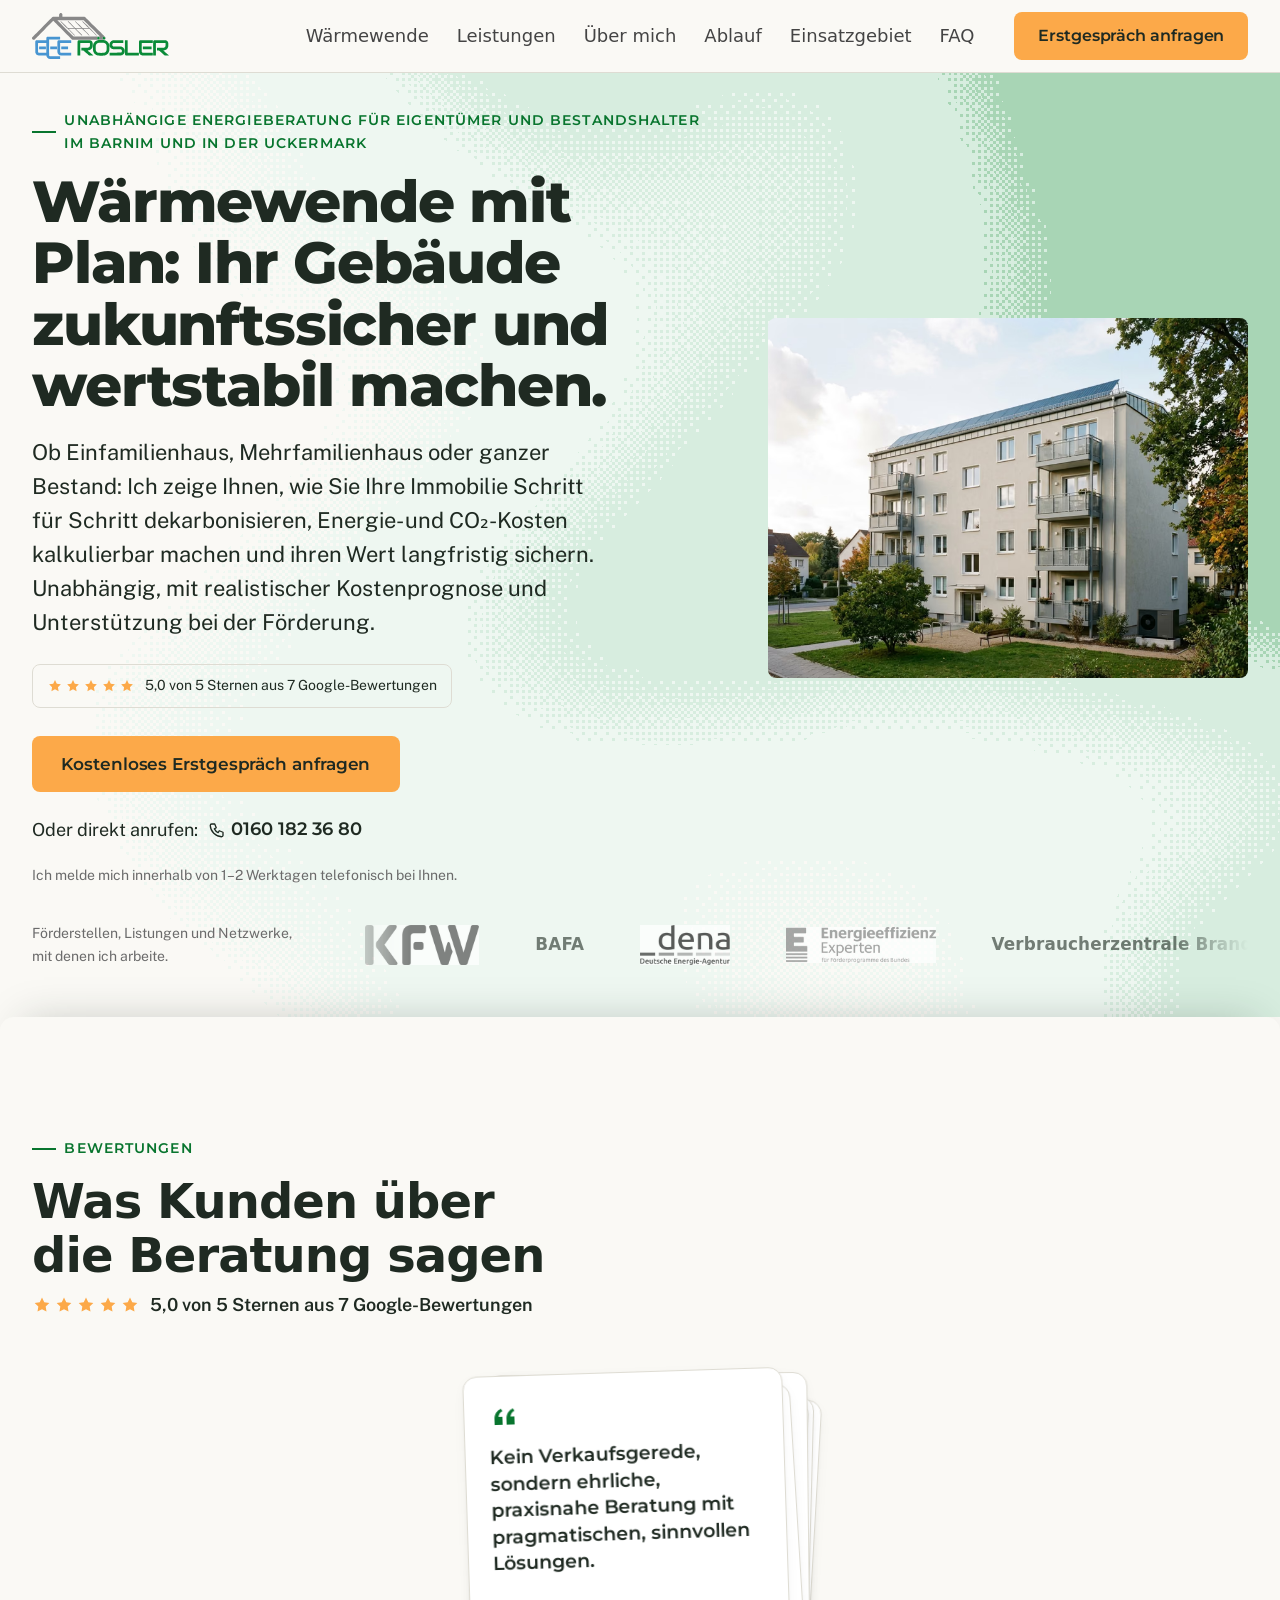
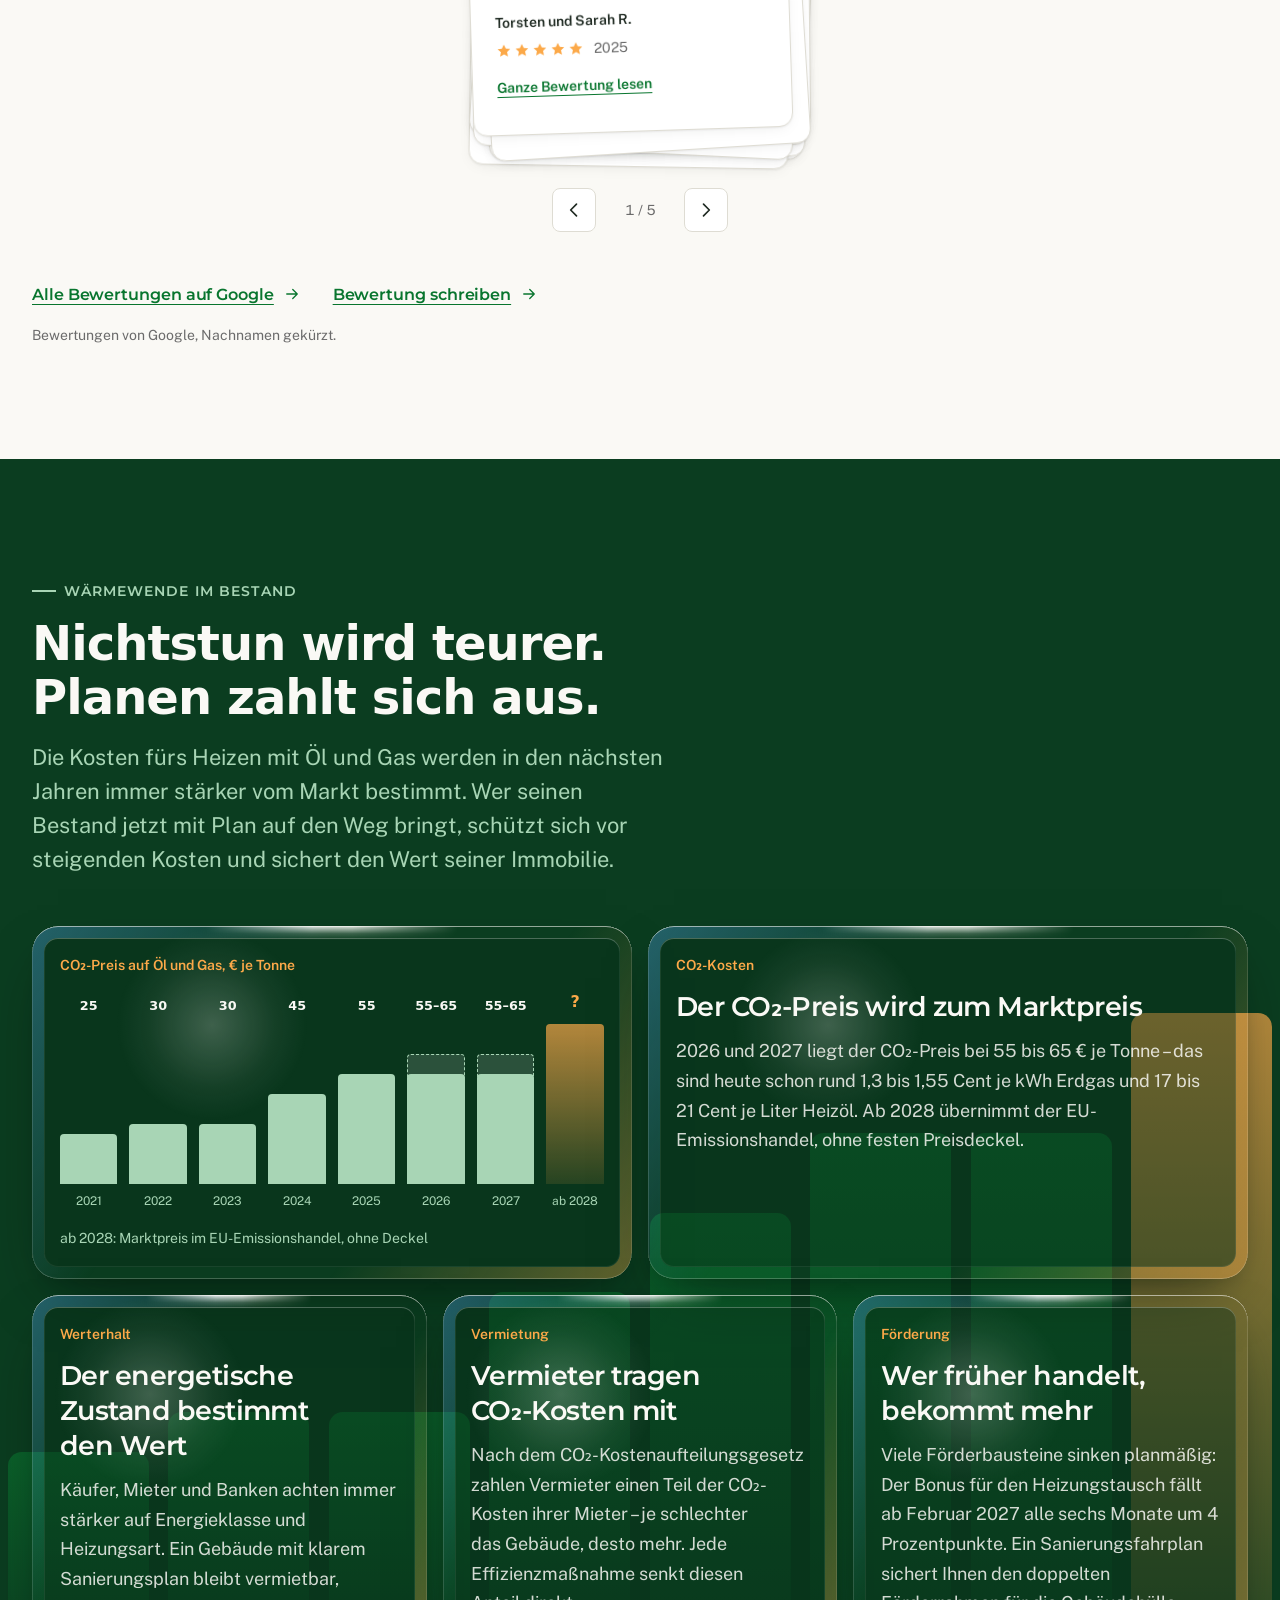
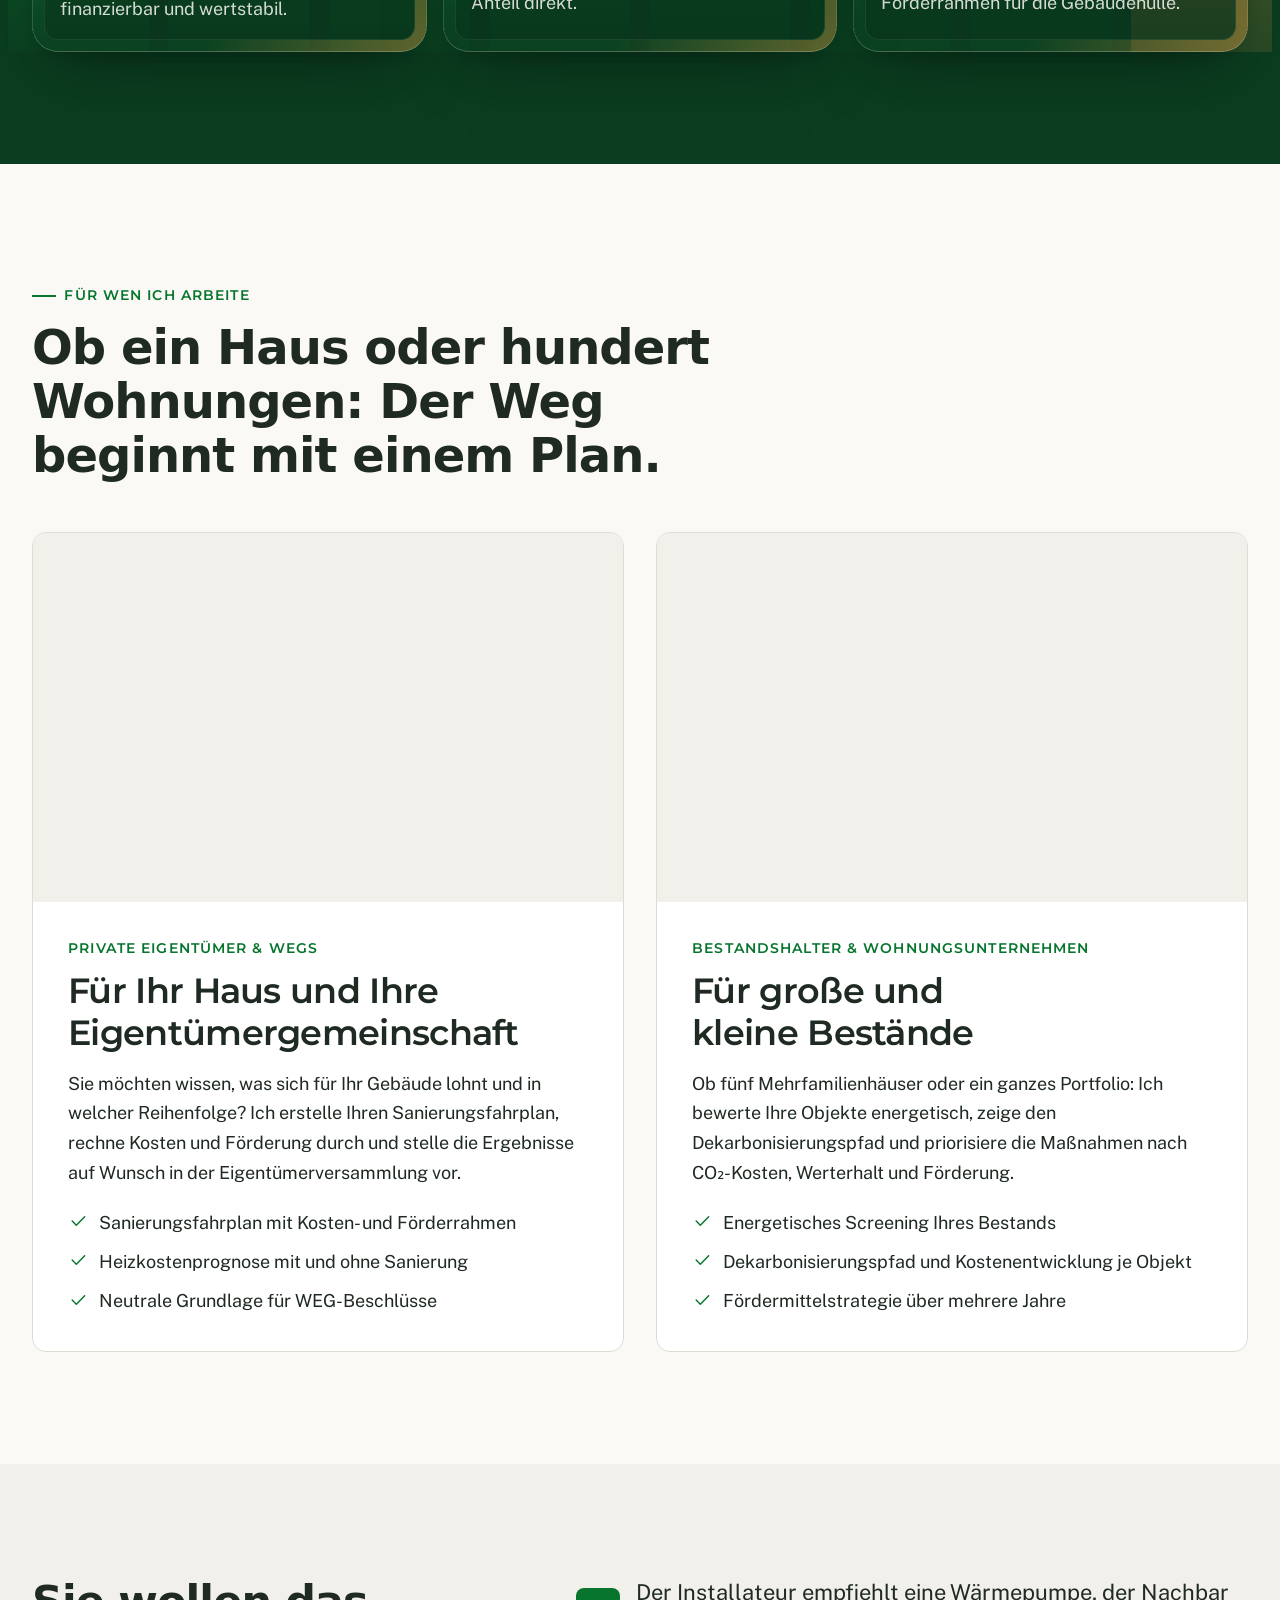
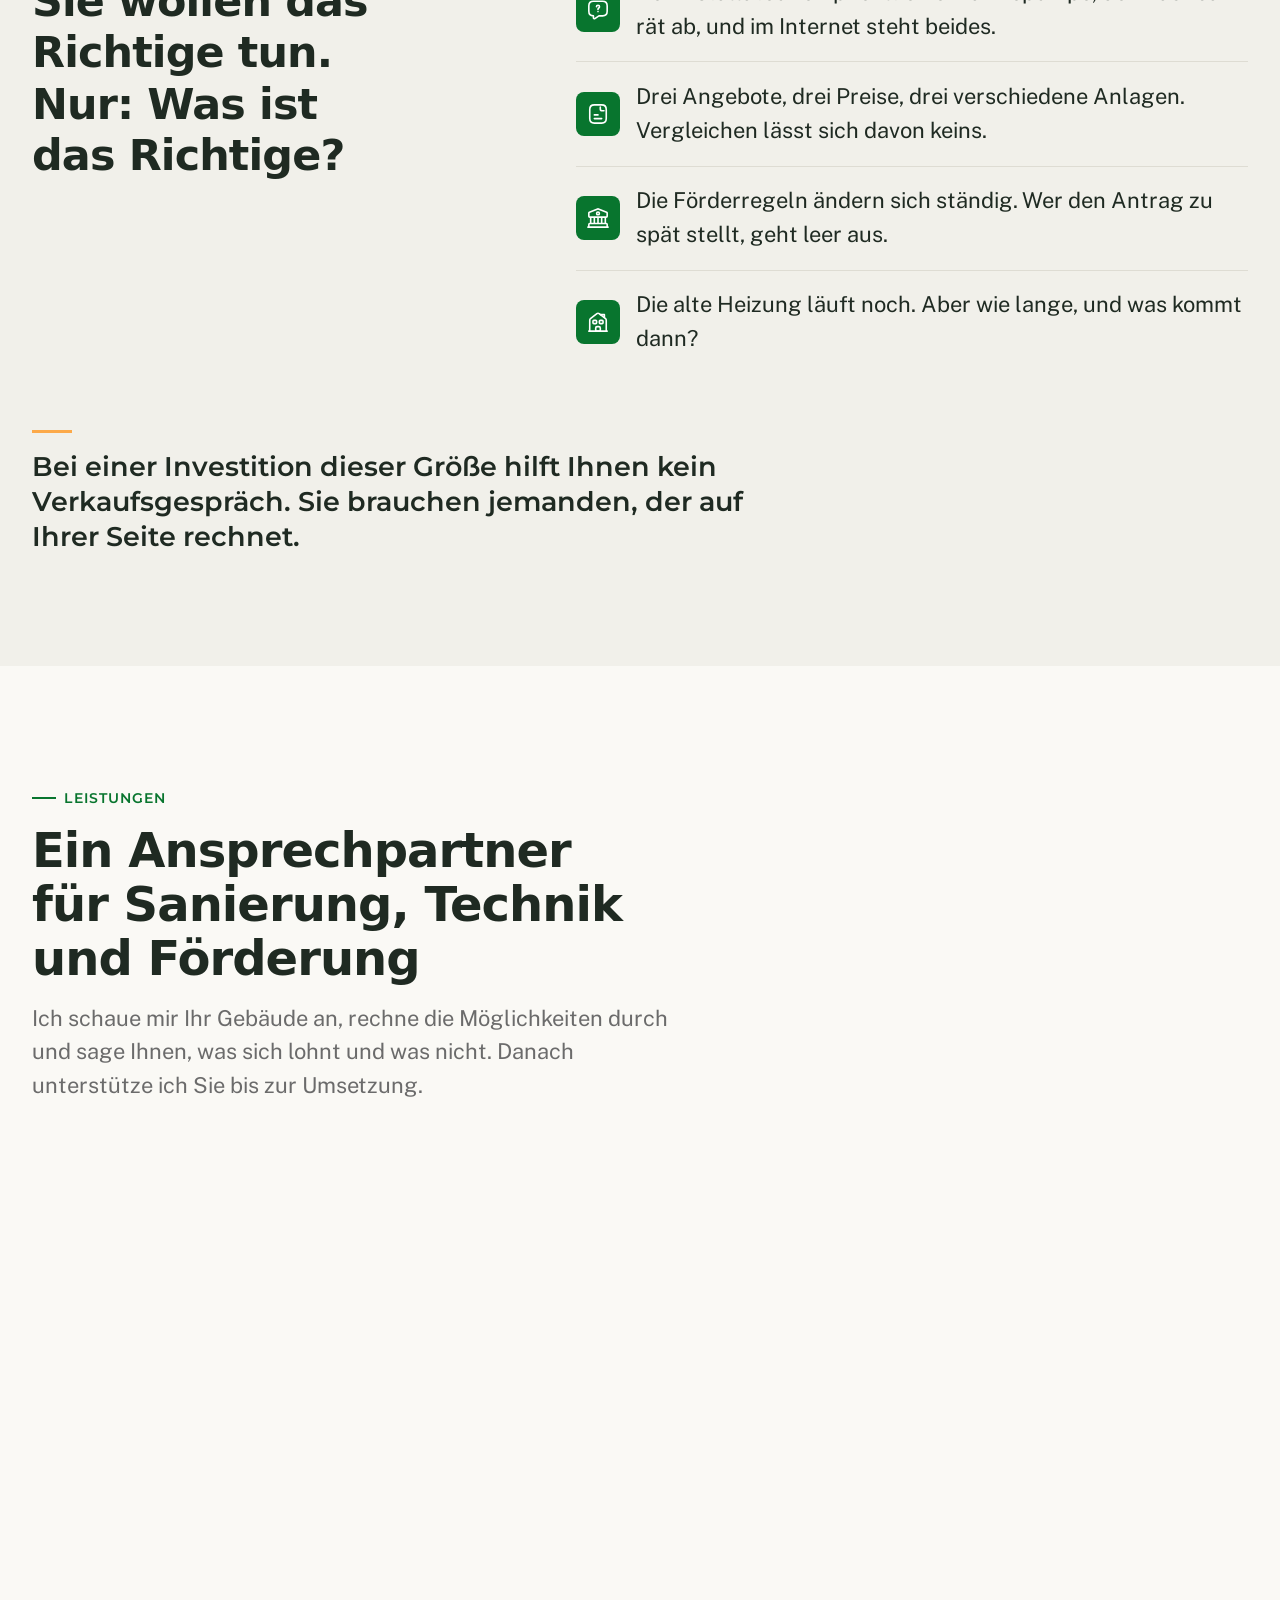
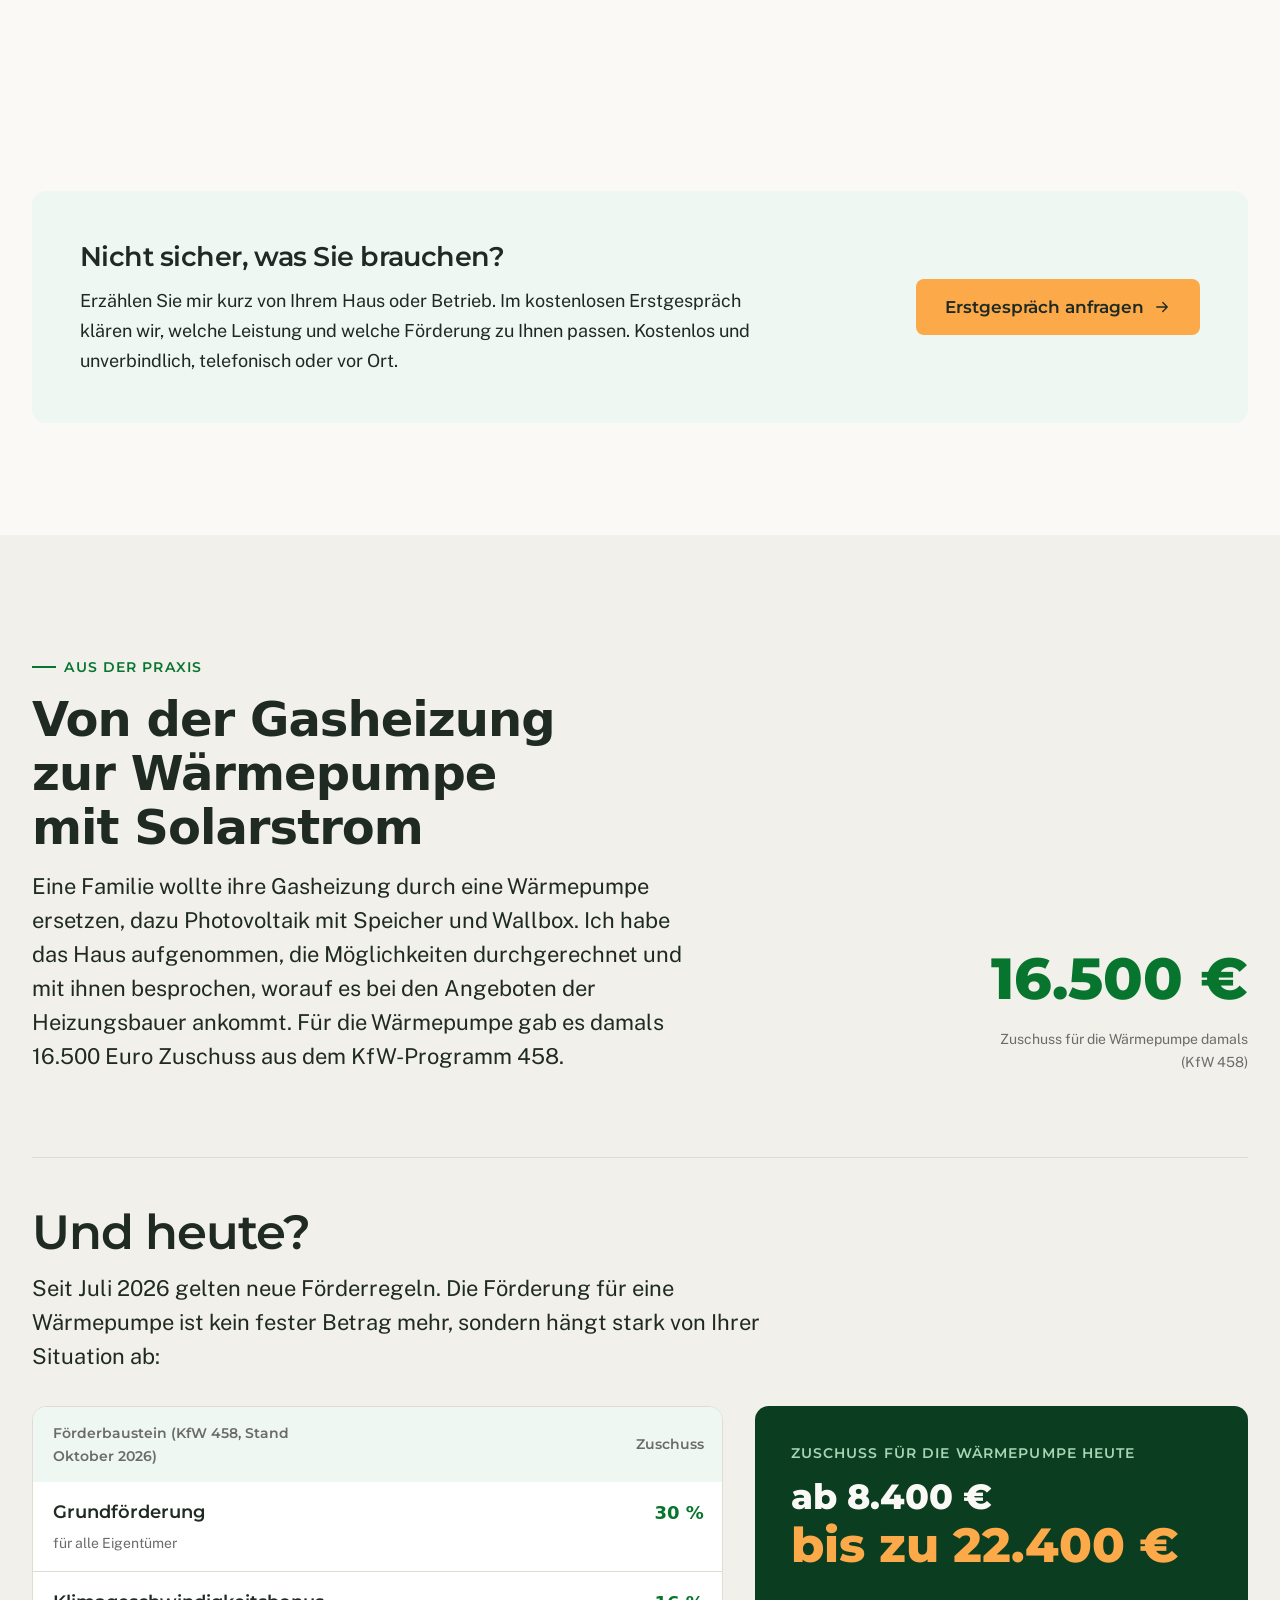
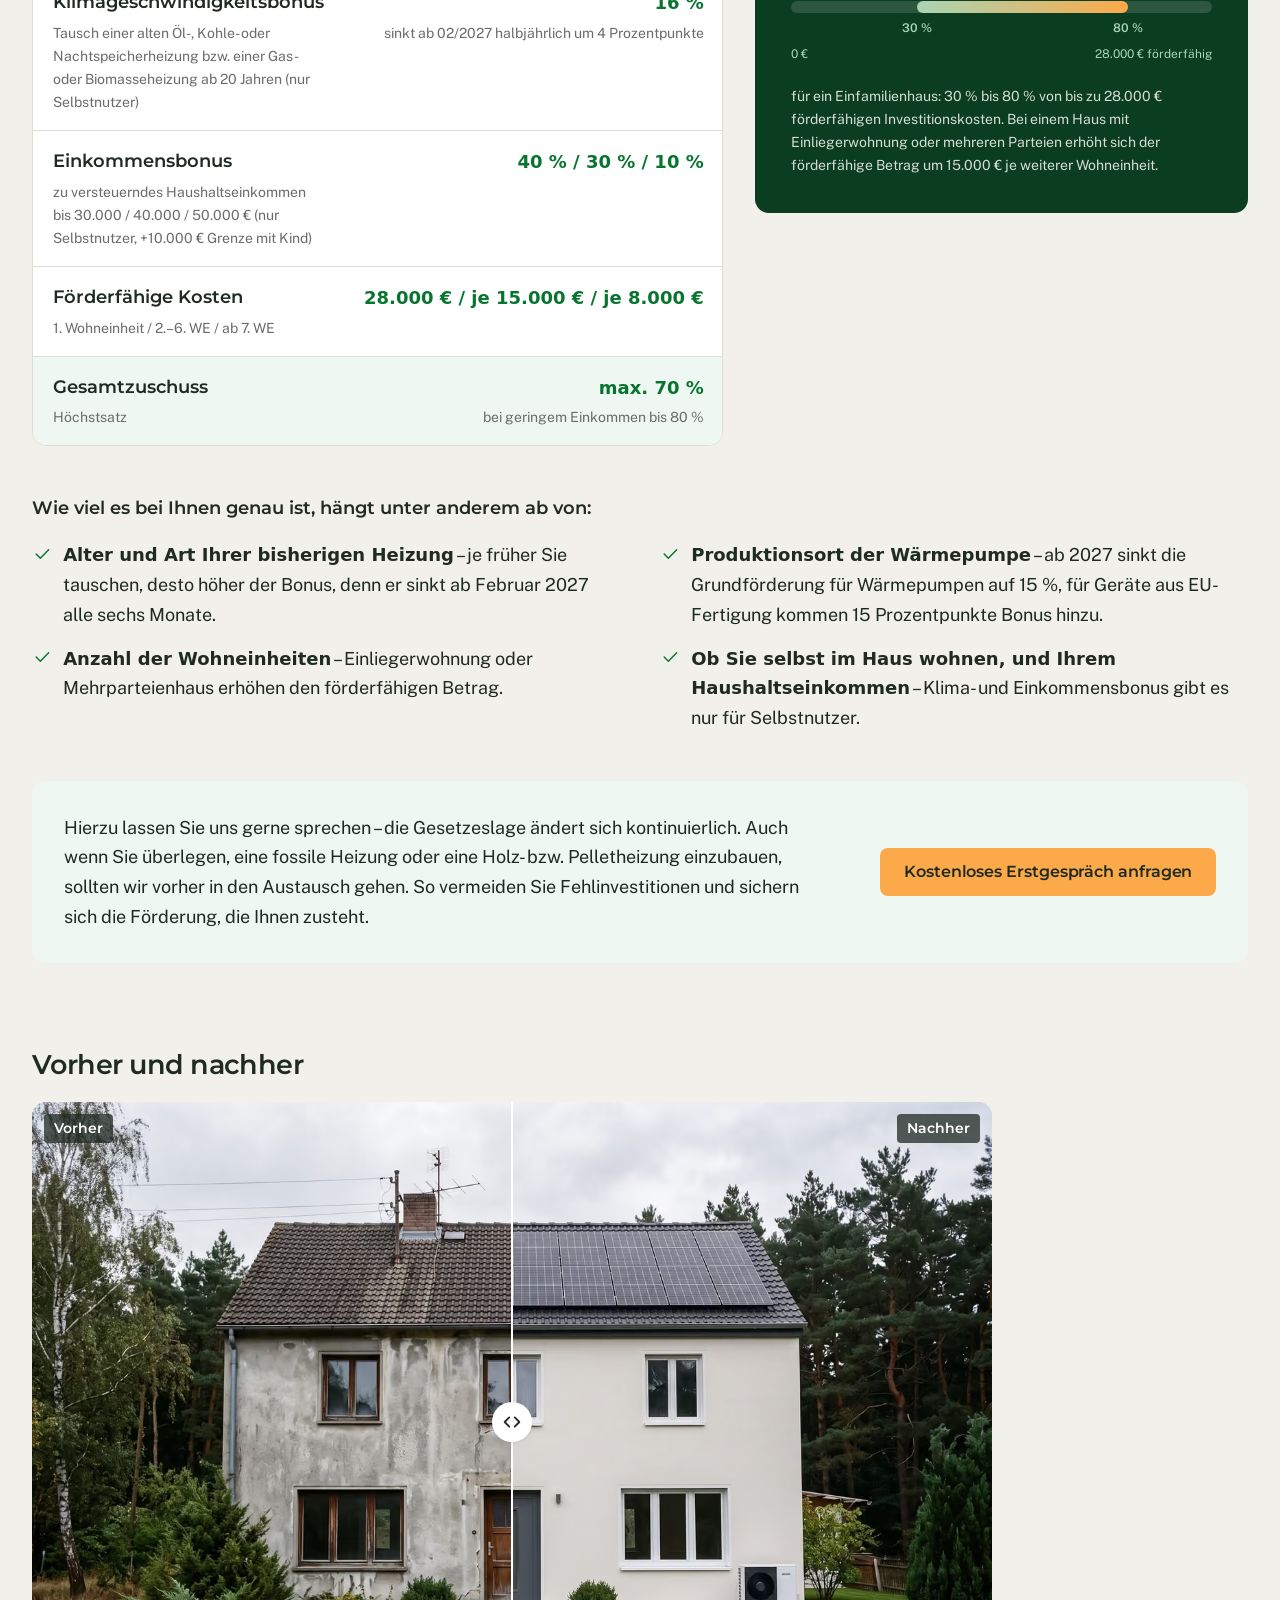
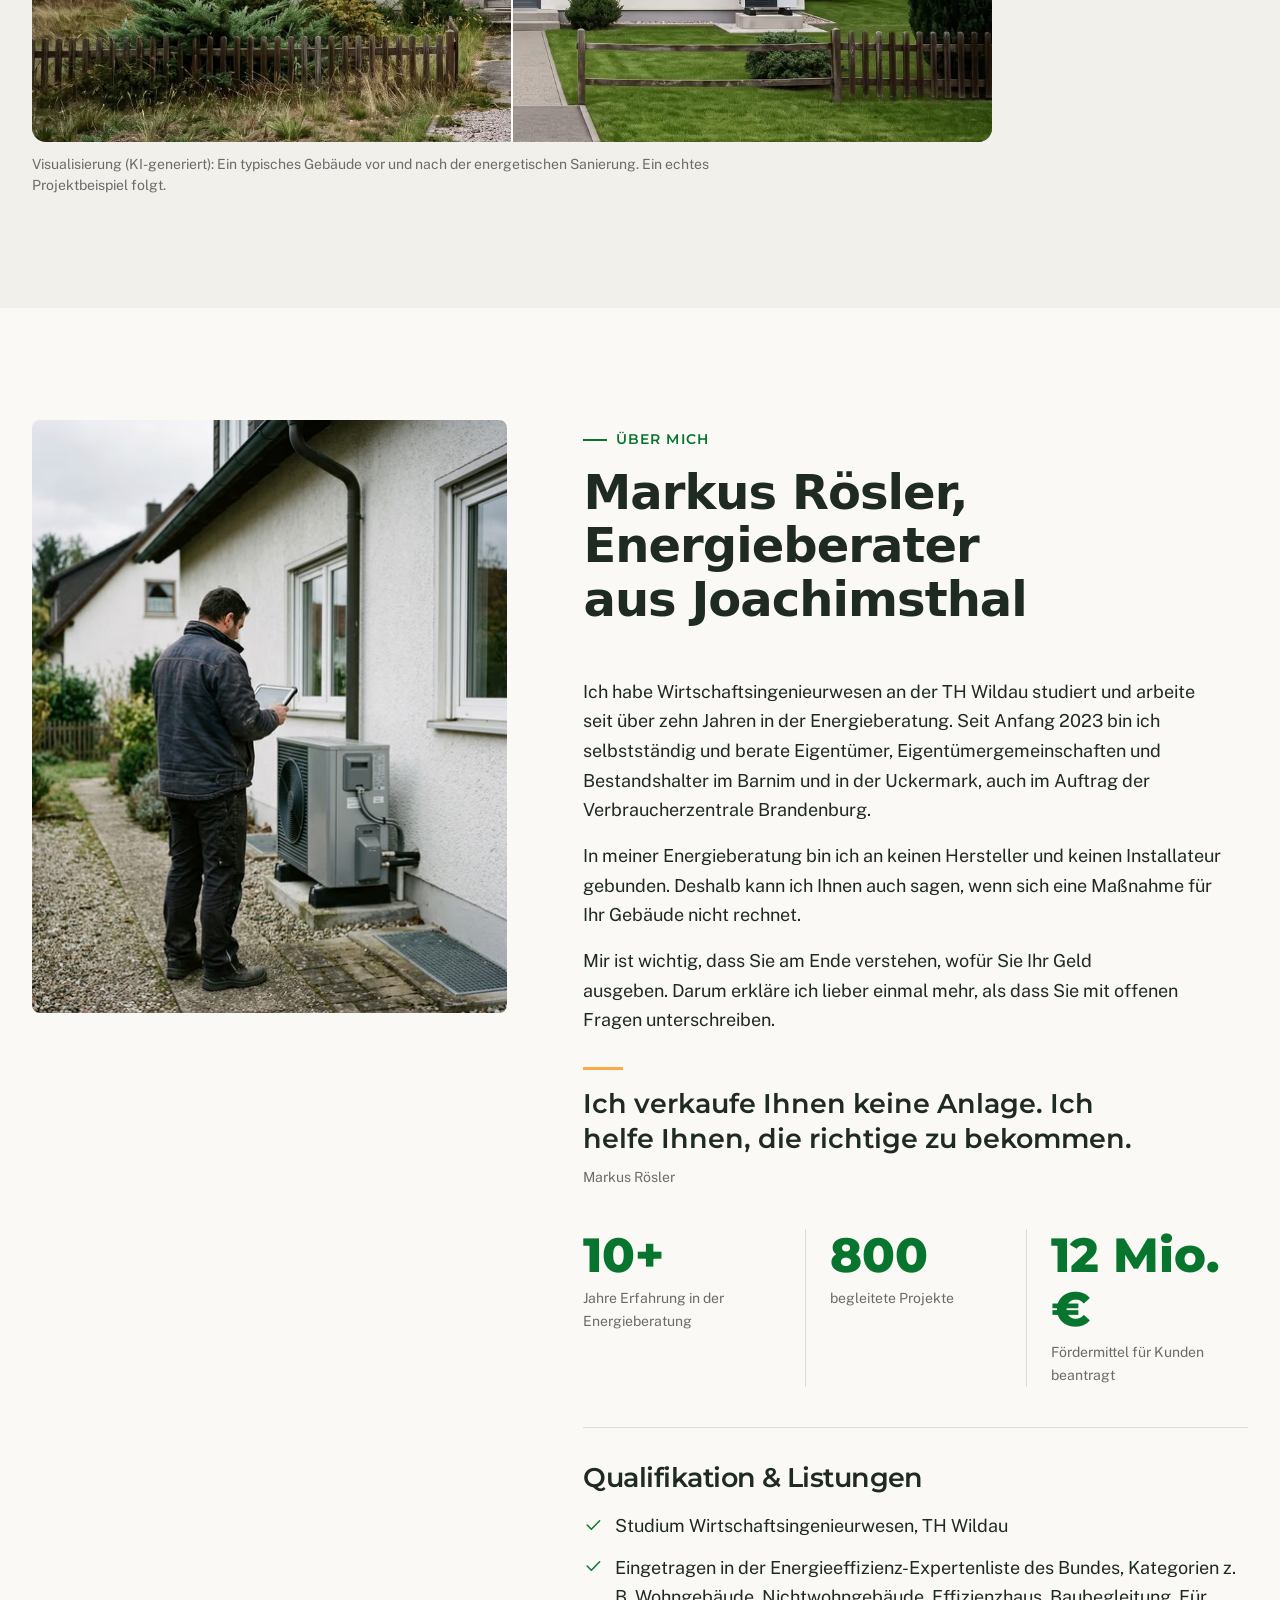
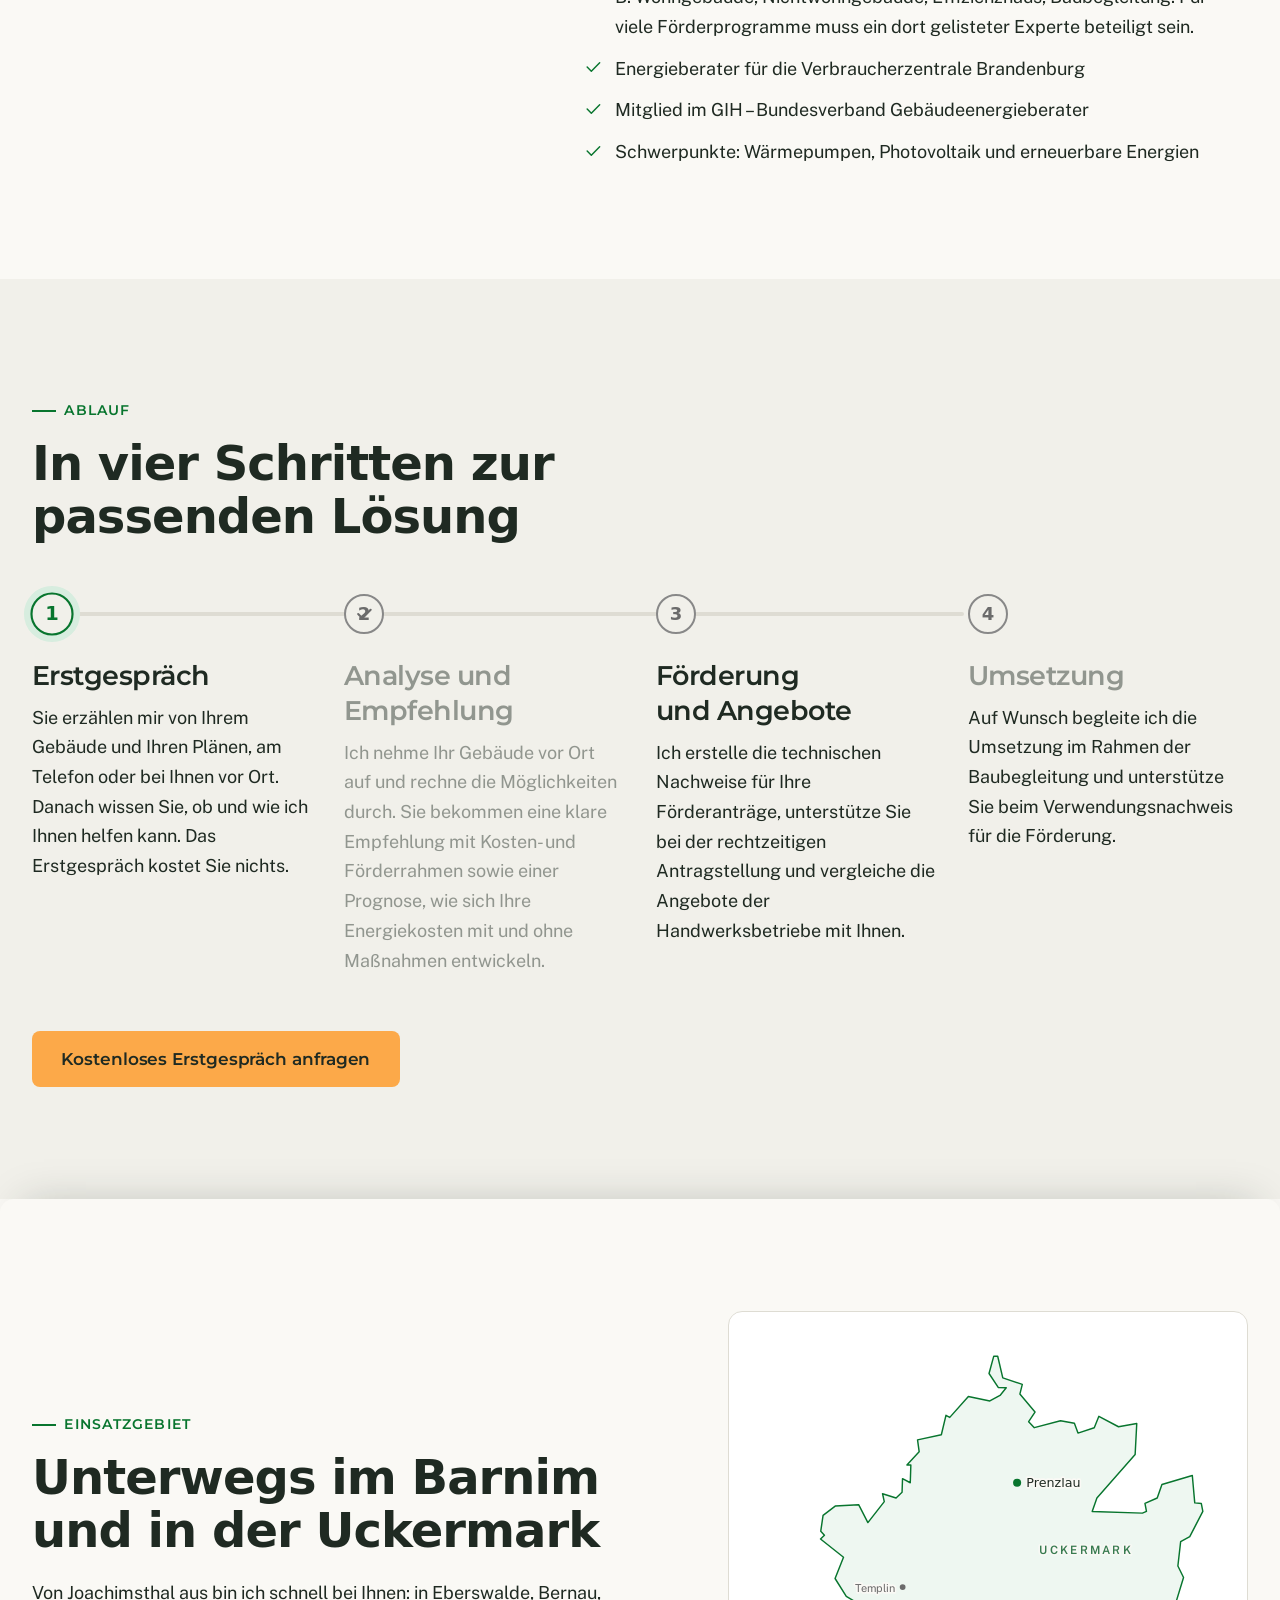
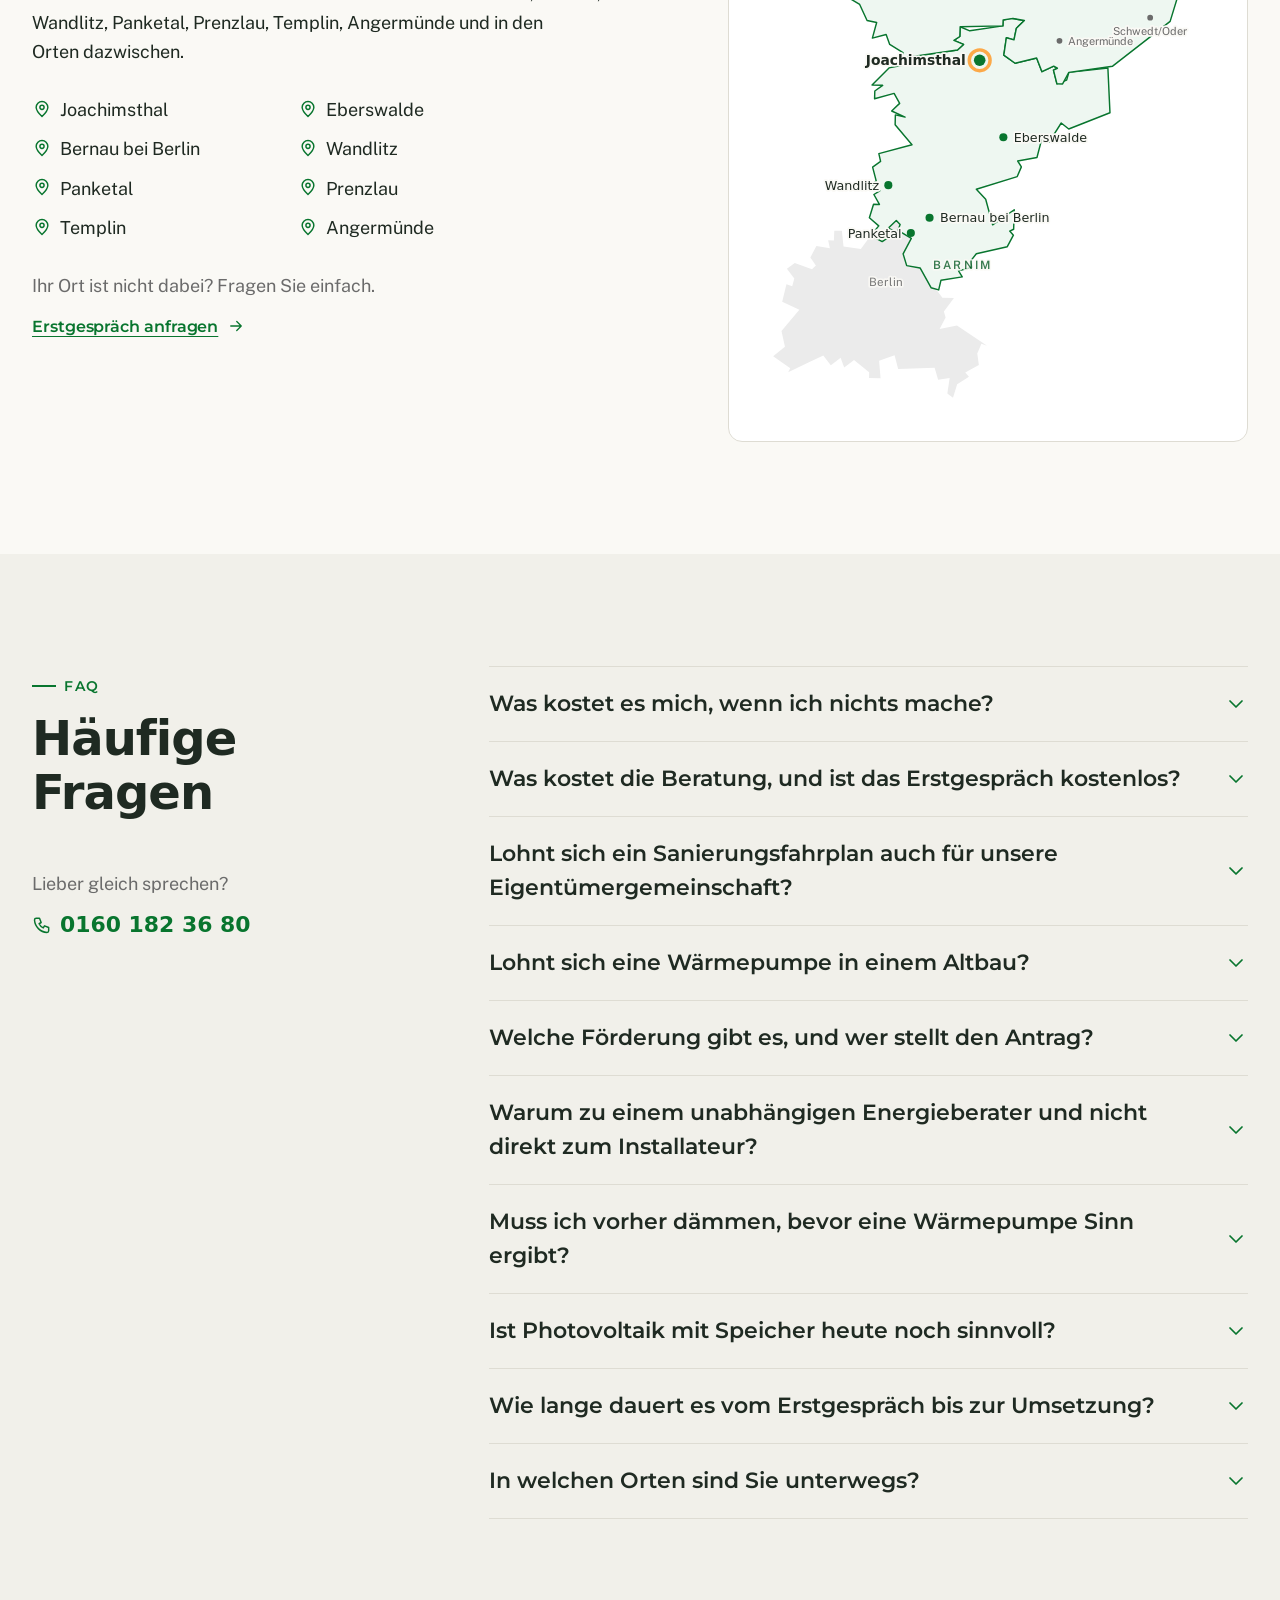
==== commit 71d57df2: "Update preview: eee-roesler (Warum jetzt als Glas-Bento, Leistungen auf 4 eingedampft mit Einflug)" ====
--- a/eee-roesler/index.html
+++ b/eee-roesler/index.html
@@ -6,9 +6,9 @@
       setTimeout(function () { d.classList.add('motion-ready'); }, 2500);
     })();
   </script><style>/*! tailwindcss v4.3.3 | MIT License | https://tailwindcss.com */
-@layer properties{@supports (((-webkit-hyphens:none)) and (not (margin-trim:inline))) or ((-moz-orient:inline) and (not (color:rgb(from red r g b)))){*,:before,:after,::backdrop{--tw-rotate-x:initial;--tw-rotate-y:initial;--tw-rotate-z:initial;--tw-skew-x:initial;--tw-skew-y:initial;--tw-border-style:solid;--tw-shadow:0 0 #0000;--tw-shadow-color:initial;--tw-shadow-alpha:100%;--tw-inset-shadow:0 0 #0000;--tw-inset-shadow-color:initial;--tw-inset-shadow-alpha:100%;--tw-ring-color:initial;--tw-ring-shadow:0 0 #0000;--tw-inset-ring-color:initial;--tw-inset-ring-shadow:0 0 #0000;--tw-ring-inset:initial;--tw-ring-offset-width:0px;--tw-ring-offset-color:#fff;--tw-ring-offset-shadow:0 0 #0000;--tw-outline-style:solid;--tw-blur:initial;--tw-brightness:initial;--tw-contrast:initial;--tw-grayscale:initial;--tw-hue-rotate:initial;--tw-invert:initial;--tw-opacity:initial;--tw-saturate:initial;--tw-sepia:initial;--tw-drop-shadow:initial;--tw-drop-shadow-color:initial;--tw-drop-shadow-alpha:100%;--tw-drop-shadow-size:initial}}}@layer theme{:root,:host{--font-sans:"Public Sans", ui-sans-serif, system-ui, -apple-system, "Segoe UI", sans-serif;--font-mono:ui-monospace, SFMono-Regular, Menlo, Monaco, Consolas, "Liberation Mono", "Courier New", monospace;--color-orange-100:#feebd3;--color-orange-400:#fca949;--color-orange-500:#f2952a;--color-green-50:#eef7f1;--color-green-100:#d7eddf;--color-green-200:#a8d5b5;--color-green-600:#0a8b37;--color-green-700:#08752e;--color-green-800:#0a5c27;--color-green-950:#0b3d20;--color-blue-100:#e3eff8;--color-blue-500:#4795d1;--color-blue-700:#2b6fa6;--color-gray-200:#ebebeb;--color-gray-400:#888;--color-gray-500:#6b6b6b;--color-gray-700:#444;--color-white:#fff;--spacing:.25rem;--text-sm:.875rem;--text-sm--line-height:1.5;--text-base:clamp(1.0625rem, 1.03rem + .15vw, 1.125rem);--text-base--line-height:1.65;--text-lg:clamp(1.1875rem, 1.13rem + .3vw, 1.375rem);--text-lg--line-height:1.55;--text-xl:clamp(1.375rem, 1.25rem + .55vw, 1.75rem);--text-xl--line-height:1.3;--text-2xl:clamp(1.625rem, 1.4rem + 1vw, 2.25rem);--text-2xl--line-height:1.2;--text-3xl:clamp(2rem, 1.6rem + 1.8vw, 3rem);--text-3xl--line-height:1.12;--text-4xl:clamp(2rem, 1.45rem + 2.7vw, 3.75rem);--text-4xl--line-height:1.06;--tracking-tight:-.02em;--radius-sm:4px;--radius-md:8px;--radius-lg:14px;--ease-out:cubic-bezier(.22, 1, .36, 1);--default-transition-duration:.15s;--default-transition-timing-function:cubic-bezier(.4, 0, .2, 1);--default-font-family:var(--font-sans);--default-mono-font-family:var(--font-mono);--color-paper:#faf9f5;--color-ink:#1f2a22;--color-bg:var(--color-paper);--color-surface:var(--color-white);--color-surface-muted:#f1f0ea;--color-text:var(--color-ink);--color-text-muted:var(--color-gray-500);--color-line:#dedcd3;--color-accent:var(--color-green-700);--color-cta:var(--color-orange-400);--color-cta-hover:var(--color-orange-500);--color-on-cta:var(--color-ink);--color-dark:var(--color-green-950);--color-on-dark:var(--color-paper);--color-on-dark-muted:var(--color-green-200);--font-display:"Montserrat", ui-sans-serif, system-ui, sans-serif;--tracking-eyebrow:.08em;--shadow-card:0 1px 2px #1f2a220f, 0 4px 16px -6px #1f2a221a;--duration-fast:.16s;--duration-base:.32s;--duration-reveal:.7s}}@layer base{*,:after,:before,::backdrop{box-sizing:border-box;border:0 solid;margin:0;padding:0}::file-selector-button{box-sizing:border-box;border:0 solid;margin:0;padding:0}html,:host{-webkit-text-size-adjust:100%;tab-size:4;line-height:1.5;font-family:var(--default-font-family,-apple-system, BlinkMacSystemFont, "Segoe UI", Roboto, "Helvetica Neue", "Noto Sans", Arial, sans-serif, "Apple Color Emoji", "Segoe UI Emoji", "Segoe UI Symbol", "Noto Color Emoji");font-feature-settings:var(--default-font-feature-settings,normal);font-variation-settings:var(--default-font-variation-settings,normal);-webkit-tap-highlight-color:transparent}hr{height:0;color:inherit;border-top-width:1px}abbr:where([title]){text-decoration:underline dotted}h1,h2,h3,h4,h5,h6{font-size:inherit;font-weight:inherit}a{color:inherit;-webkit-text-decoration:inherit;-webkit-text-decoration:inherit;-webkit-text-decoration:inherit;text-decoration:inherit}b,strong{font-weight:bolder}code,kbd,samp,pre{font-family:var(--default-mono-font-family,ui-monospace, SFMono-Regular, Menlo, Monaco, Consolas, "Liberation Mono", "Courier New", monospace);font-feature-settings:var(--default-mono-font-feature-settings,normal);font-variation-settings:var(--default-mono-font-variation-settings,normal);font-size:1em}small{font-size:80%}sub,sup{vertical-align:baseline;font-size:75%;line-height:0;position:relative}sub{bottom:-.25em}sup{top:-.5em}table{text-indent:0;border-color:inherit;border-collapse:collapse}:-moz-focusring:where(:not(iframe)){outline:auto}progress{vertical-align:baseline}summary{display:list-item}ol,ul,menu{list-style:none}img,svg,video,canvas,audio,iframe,embed,object{vertical-align:middle;display:block}img,video{max-width:100%;height:auto}button,input,select,optgroup,textarea{font:inherit;font-feature-settings:inherit;font-variation-settings:inherit;letter-spacing:inherit;color:inherit;opacity:1;background-color:#0000;border-radius:0}::file-selector-button{font:inherit;font-feature-settings:inherit;font-variation-settings:inherit;letter-spacing:inherit;color:inherit;opacity:1;background-color:#0000;border-radius:0}:where(select:is([multiple],[size])) optgroup{font-weight:bolder}:where(select:is([multiple],[size])) optgroup option{padding-inline-start:20px}::file-selector-button{margin-inline-end:4px}::placeholder{opacity:1}@supports (not ((-webkit-appearance:-apple-pay-button))) or (contain-intrinsic-size:1px){::placeholder{color:currentColor}@supports (color:color-mix(in lab, red, red)){::placeholder{color:color-mix(in oklab, currentcolor 50%, transparent)}}}textarea{resize:vertical}::-webkit-search-decoration{-webkit-appearance:none}::-webkit-date-and-time-value{min-height:1lh;text-align:inherit}::-webkit-datetime-edit{display:inline-flex}::-webkit-datetime-edit-fields-wrapper{padding:0}::-webkit-datetime-edit{padding-block:0}::-webkit-datetime-edit-year-field{padding-block:0}::-webkit-datetime-edit-month-field{padding-block:0}::-webkit-datetime-edit-day-field{padding-block:0}::-webkit-datetime-edit-hour-field{padding-block:0}::-webkit-datetime-edit-minute-field{padding-block:0}::-webkit-datetime-edit-second-field{padding-block:0}::-webkit-datetime-edit-millisecond-field{padding-block:0}::-webkit-datetime-edit-meridiem-field{padding-block:0}::-webkit-calendar-picker-indicator{line-height:1}:-moz-ui-invalid{box-shadow:none}button,input:where([type=button],[type=reset],[type=submit]){appearance:button}::file-selector-button{appearance:button}::-webkit-inner-spin-button{height:auto}::-webkit-outer-spin-button{height:auto}[hidden]:where(:not([hidden=until-found])){display:none!important}*,:before,:after{box-sizing:border-box}html{scroll-behavior:smooth;scroll-padding-top:calc(var(--header-h) + 1rem);-webkit-text-size-adjust:100%}body{font-family:var(--font-sans);font-size:var(--text-base);line-height:var(--text-base--line-height);color:var(--color-text);background:var(--color-bg);-webkit-font-smoothing:antialiased;text-rendering:optimizelegibility;margin:0}h1,h2,h3,h4{font-family:var(--font-display);letter-spacing:var(--tracking-tight);text-wrap:balance;margin:0;font-weight:700}h1{font-size:var(--text-4xl);line-height:var(--text-4xl--line-height);font-weight:800}h2{font-size:var(--text-3xl);line-height:var(--text-3xl--line-height)}h3{font-size:var(--text-xl);line-height:var(--text-xl--line-height);font-weight:600}p{text-wrap:pretty}a{color:var(--color-accent);text-underline-offset:.18em}img,svg,video{max-width:100%;height:auto;display:block}:focus-visible{outline:3px solid var(--color-blue-700);outline-offset:3px;border-radius:var(--radius-sm)}::selection{background:var(--color-green-100);color:var(--color-ink)}}@layer components{.container{width:100%;max-width:calc(var(--container-max) + 2 * var(--gutter));padding-inline:var(--gutter);margin-inline:auto}.section{padding-block:var(--section-y)}.section[data-tone=muted]{background:var(--color-surface-muted)}.section[data-tone=dark]{background:var(--color-dark);color:var(--color-on-dark)}.section[data-tone=dark] a{color:var(--color-on-dark)}}@layer utilities{.visible{visibility:visible}.sr-only{clip-path:inset(50%);white-space:nowrap;border-width:0;width:1px;height:1px;margin:-1px;padding:0;position:absolute;overflow:hidden}.static{position:static}.sticky{position:sticky}.container{width:100%}@media (width>=40rem){.container{max-width:40rem}}@media (width>=48rem){.container{max-width:48rem}}@media (width>=64rem){.container{max-width:64rem}}@media (width>=80rem){.container{max-width:80rem}}@media (width>=96rem){.container{max-width:96rem}}.m-675{margin:calc(var(--spacing) * 675)}.flex{display:flex}.hidden{display:none}.inline{display:inline}.flex-shrink{flex-shrink:1}.border-collapse{border-collapse:collapse}.transform{transform:var(--tw-rotate-x,) var(--tw-rotate-y,) var(--tw-rotate-z,) var(--tw-skew-x,) var(--tw-skew-y,)}.resize{resize:both}.flex-wrap{flex-wrap:wrap}.border{border-style:var(--tw-border-style);border-width:1px}.text-wrap{text-wrap:wrap}.ring{--tw-ring-shadow:var(--tw-ring-inset,) 0 0 0 calc(1px + var(--tw-ring-offset-width)) var(--tw-ring-color,currentcolor);box-shadow:var(--tw-inset-shadow), var(--tw-inset-ring-shadow), var(--tw-ring-offset-shadow), var(--tw-ring-shadow), var(--tw-shadow)}.outline{outline-style:var(--tw-outline-style);outline-width:1px}.blur{--tw-blur:blur(8px);filter:var(--tw-blur,) var(--tw-brightness,) var(--tw-contrast,) var(--tw-grayscale,) var(--tw-hue-rotate,) var(--tw-invert,) var(--tw-saturate,) var(--tw-sepia,) var(--tw-drop-shadow,)}.filter{filter:var(--tw-blur,) var(--tw-brightness,) var(--tw-contrast,) var(--tw-grayscale,) var(--tw-hue-rotate,) var(--tw-invert,) var(--tw-saturate,) var(--tw-sepia,) var(--tw-drop-shadow,)}.transition{transition-property:color,background-color,border-color,outline-color,text-decoration-color,fill,stroke,--tw-gradient-from,--tw-gradient-via,--tw-gradient-to,opacity,box-shadow,transform,translate,scale,rotate,filter,-webkit-backdrop-filter,backdrop-filter,display,content-visibility,overlay,pointer-events;transition-timing-function:var(--tw-ease,var(--default-transition-timing-function));transition-duration:var(--tw-duration,var(--default-transition-duration))}}@font-face{font-family:Montserrat;src:url(/eee-roesler/_astro/montserrat-v31-latin-500.DRFEGfly.woff2)format("woff2");font-weight:500;font-style:normal;font-display:swap}@font-face{font-family:Montserrat;src:url(/eee-roesler/_astro/montserrat-v31-latin-600.UVxSCcoG.woff2)format("woff2");font-weight:600;font-style:normal;font-display:swap}@font-face{font-family:Montserrat;src:url(/eee-roesler/_astro/montserrat-v31-latin-700.BdjcYUrC.woff2)format("woff2");font-weight:700;font-style:normal;font-display:swap}@font-face{font-family:Montserrat;src:url(/eee-roesler/_astro/montserrat-v31-latin-800.axpkC1rd.woff2)format("woff2");font-weight:800;font-style:normal;font-display:swap}@font-face{font-family:Public Sans;src:url(/eee-roesler/_astro/public-sans-latin-400-normal.8Rpg0ruU.woff2)format("woff2");font-weight:400;font-style:normal;font-display:swap}@font-face{font-family:Public Sans;src:url(/eee-roesler/_astro/public-sans-latin-400-italic.B1appi_f.woff2)format("woff2");font-weight:400;font-style:italic;font-display:swap}@font-face{font-family:Public Sans;src:url(/eee-roesler/_astro/public-sans-latin-500-normal.NlrCPXnF.woff2)format("woff2");font-weight:500;font-style:normal;font-display:swap}@font-face{font-family:Public Sans;src:url(/eee-roesler/_astro/public-sans-latin-600-normal.Fru-LXNs.woff2)format("woff2");font-weight:600;font-style:normal;font-display:swap}@font-face{font-family:Public Sans;src:url(/eee-roesler/_astro/public-sans-latin-700-normal.BqJmxWdE.woff2)format("woff2");font-weight:700;font-style:normal;font-display:swap}:root{--container-max:1180px;--container-narrow:760px;--gutter:clamp(1rem, 4vw, 2rem);--section-y:clamp(4rem, 3rem + 5vw, 7.5rem);--header-h:72px;--bottom-bar-h:64px}@media (prefers-reduced-motion:reduce){html{scroll-behavior:auto}*,:before,:after{transition-duration:.01ms!important;animation-duration:.01ms!important;animation-iteration-count:1!important}}.motion:not(.motion-ready) [data-hero-anim]{visibility:hidden}html.lenis,html.lenis body{height:auto}html.lenis{scroll-behavior:auto}.lenis.lenis-stopped{overflow:clip}.lenis.lenis-smooth [data-lenis-prevent]{overscroll-behavior:contain}@property --tw-rotate-x{syntax:"*";inherits:false}@property --tw-rotate-y{syntax:"*";inherits:false}@property --tw-rotate-z{syntax:"*";inherits:false}@property --tw-skew-x{syntax:"*";inherits:false}@property --tw-skew-y{syntax:"*";inherits:false}@property --tw-border-style{syntax:"*";inherits:false;initial-value:solid}@property --tw-shadow{syntax:"*";inherits:false;initial-value:0 0 #0000}@property --tw-shadow-color{syntax:"*";inherits:false}@property --tw-shadow-alpha{syntax:"<percentage>";inherits:false;initial-value:100%}@property --tw-inset-shadow{syntax:"*";inherits:false;initial-value:0 0 #0000}@property --tw-inset-shadow-color{syntax:"*";inherits:false}@property --tw-inset-shadow-alpha{syntax:"<percentage>";inherits:false;initial-value:100%}@property --tw-ring-color{syntax:"*";inherits:false}@property --tw-ring-shadow{syntax:"*";inherits:false;initial-value:0 0 #0000}@property --tw-inset-ring-color{syntax:"*";inherits:false}@property --tw-inset-ring-shadow{syntax:"*";inherits:false;initial-value:0 0 #0000}@property --tw-ring-inset{syntax:"*";inherits:false}@property --tw-ring-offset-width{syntax:"<length>";inherits:false;initial-value:0}@property --tw-ring-offset-color{syntax:"*";inherits:false;initial-value:#fff}@property --tw-ring-offset-shadow{syntax:"*";inherits:false;initial-value:0 0 #0000}@property --tw-outline-style{syntax:"*";inherits:false;initial-value:solid}@property --tw-blur{syntax:"*";inherits:false}@property --tw-brightness{syntax:"*";inherits:false}@property --tw-contrast{syntax:"*";inherits:false}@property --tw-grayscale{syntax:"*";inherits:false}@property --tw-hue-rotate{syntax:"*";inherits:false}@property --tw-invert{syntax:"*";inherits:false}@property --tw-opacity{syntax:"*";inherits:false}@property --tw-saturate{syntax:"*";inherits:false}@property --tw-sepia{syntax:"*";inherits:false}@property --tw-drop-shadow{syntax:"*";inherits:false}@property --tw-drop-shadow-color{syntax:"*";inherits:false}@property --tw-drop-shadow-alpha{syntax:"<percentage>";inherits:false;initial-value:100%}@property --tw-drop-shadow-size{syntax:"*";inherits:false}.icon[data-astro-cid-zgufigjl]{vertical-align:middle;flex-shrink:0;display:inline-block}.btn[data-astro-cid-j6ocf6pu]{border-radius:var(--radius-md);min-height:48px;font-family:var(--font-display);letter-spacing:-.005em;cursor:pointer;transition:background-color var(--duration-fast) var(--ease-out), border-color var(--duration-fast) var(--ease-out), color var(--duration-fast) var(--ease-out), transform var(--duration-fast) var(--ease-out);border:2px solid #0000;justify-content:center;align-items:center;gap:.55em;padding:.75em 1.35em;font-size:1rem;font-weight:600;line-height:1.2;text-decoration:none;display:inline-flex}.btn--lg[data-astro-cid-j6ocf6pu]{min-height:56px;padding:.85em 1.6em;font-size:1.0625rem}.btn[data-astro-cid-j6ocf6pu]:active{transform:translateY(1px)}.btn--cta[data-astro-cid-j6ocf6pu]{background:var(--color-cta);color:var(--color-on-cta)}.btn--cta[data-astro-cid-j6ocf6pu]:hover{background:var(--color-cta-hover)}.btn--primary[data-astro-cid-j6ocf6pu]{background:var(--color-green-700);color:var(--color-white)}.btn--primary[data-astro-cid-j6ocf6pu]:hover{background:var(--color-green-800)}.btn--ghost[data-astro-cid-j6ocf6pu]{color:var(--color-ink);background:0 0;border-color:currentColor}.btn--ghost[data-astro-cid-j6ocf6pu]:hover{background:#1f2a220d}.btn--ghost[data-astro-cid-j6ocf6pu].btn--on-dark{color:var(--color-on-dark)}.btn--ghost[data-astro-cid-j6ocf6pu].btn--on-dark:hover{background:#faf9f514}.btn--link[data-astro-cid-j6ocf6pu]{min-height:44px;color:var(--color-accent);background:0 0;border:0;padding:0;font-size:1rem}.btn--link[data-astro-cid-j6ocf6pu] span[data-astro-cid-j6ocf6pu]{text-underline-offset:.25em;text-decoration:underline 1px}.btn--link[data-astro-cid-j6ocf6pu]:hover span[data-astro-cid-j6ocf6pu]{text-decoration-thickness:2px}.btn--link[data-astro-cid-j6ocf6pu].btn--on-dark{color:var(--color-on-dark)}.btn--link[data-astro-cid-j6ocf6pu] .btn__end{transition:transform var(--duration-fast) var(--ease-out)}.btn--link[data-astro-cid-j6ocf6pu]:hover .btn__end{transform:translate(3px)}@media (prefers-reduced-motion:reduce){.btn[data-astro-cid-j6ocf6pu],.btn--link[data-astro-cid-j6ocf6pu] .btn__end{transition:none}}@media (width<=47.99rem){body{padding-bottom:calc(var(--bottom-bar-h) + env(safe-area-inset-bottom))}}.mobile-bar[data-astro-cid-qphbsgma]{display:none}@media (width<=47.99rem){.mobile-bar[data-astro-cid-qphbsgma]{z-index:40;height:calc(var(--bottom-bar-h) + env(safe-area-inset-bottom));padding:0 var(--gutter) env(safe-area-inset-bottom);background:var(--color-bg);border-top:1px solid var(--color-line);grid-template-columns:1fr 1fr;align-items:center;gap:.75rem;display:grid;position:fixed;inset:auto 0 0}.mobile-bar[data-astro-cid-qphbsgma] .btn{width:100%;min-height:46px}}.skip[data-astro-cid-kgevm5mn]{z-index:100;background:var(--color-ink);color:var(--color-on-dark);font-family:var(--font-display);border-radius:var(--radius-md);padding:.75rem 1.1rem;font-weight:600;text-decoration:none;position:absolute;top:-4rem;left:1rem}.skip[data-astro-cid-kgevm5mn]:focus{top:1rem}.site-header[data-astro-cid-kgevm5mn]{z-index:50;background:var(--color-bg);border-bottom:1px solid var(--color-line);position:sticky;top:0}.site-header__bar[data-astro-cid-kgevm5mn]{height:var(--header-h);justify-content:space-between;align-items:center;gap:1.5rem;display:flex}.site-header__logo[data-astro-cid-kgevm5mn]{flex-shrink:0;line-height:0;display:block}.site-header__logo[data-astro-cid-kgevm5mn] img[data-astro-cid-kgevm5mn]{width:auto;height:40px}.site-header__nav[data-astro-cid-kgevm5mn],.site-header__actions[data-astro-cid-kgevm5mn]{display:none}.site-header__toggle[data-astro-cid-kgevm5mn]{width:48px;height:48px;color:var(--color-ink);cursor:pointer;background:0 0;border:0;justify-content:center;align-items:center;margin-right:-.5rem;padding:0;display:inline-flex}.site-header__toggle[data-astro-cid-kgevm5mn] .i-close{display:none}.site-header__toggle[data-astro-cid-kgevm5mn][aria-expanded=true] .i-close{display:block}.site-header__toggle[data-astro-cid-kgevm5mn][aria-expanded=true] .i-open{display:none}.site-header__phone[data-astro-cid-kgevm5mn]{min-height:44px;font-family:var(--font-display);color:var(--color-ink);white-space:nowrap;align-items:center;gap:.45rem;font-weight:600;text-decoration:none;display:inline-flex}.site-header__phone[data-astro-cid-kgevm5mn]:hover{text-decoration:underline}.site-header__panel[data-astro-cid-kgevm5mn]{background:var(--color-bg);border-bottom:1px solid var(--color-line);max-height:calc(100dvh - var(--header-h));padding-block:.5rem 1.5rem;position:absolute;inset:100% 0 auto;overflow-y:auto}.site-header__panel[data-astro-cid-kgevm5mn][hidden]{display:none}.site-header__panel[data-astro-cid-kgevm5mn] ul[data-astro-cid-kgevm5mn]{margin:0 0 .75rem;padding:0;list-style:none}.site-header__panel[data-astro-cid-kgevm5mn] li[data-astro-cid-kgevm5mn] a[data-astro-cid-kgevm5mn]{border-bottom:1px solid var(--color-line);min-height:48px;font-family:var(--font-sans);font-weight:500;font-size:var(--text-lg);color:var(--color-ink);align-items:center;text-decoration:none;display:flex}.site-header__panel[data-astro-cid-kgevm5mn] li[data-astro-cid-kgevm5mn] a[data-astro-cid-kgevm5mn][aria-current=true]{color:var(--color-green-700);box-shadow:inset 3px 0 0 var(--color-green-600);padding-left:.75rem;font-weight:600}.site-header__phone--panel[data-astro-cid-kgevm5mn]{margin-bottom:.75rem;display:flex}.site-header__panel[data-astro-cid-kgevm5mn] .site-header__panel-cta{width:100%}@media (width>=72rem){.site-header__logo[data-astro-cid-kgevm5mn] img[data-astro-cid-kgevm5mn]{width:auto;height:46px}.site-header__toggle[data-astro-cid-kgevm5mn],.site-header__panel[data-astro-cid-kgevm5mn]{display:none}.site-header__nav[data-astro-cid-kgevm5mn]{margin-left:auto;display:block}.seg[data-astro-cid-kgevm5mn]{white-space:nowrap;border-radius:var(--radius-md);gap:.25rem;margin:0;padding:4px;list-style:none;display:flex;position:relative}.seg[data-astro-cid-kgevm5mn] li[data-astro-cid-kgevm5mn]{z-index:1;position:relative}.seg[data-astro-cid-kgevm5mn] a[data-astro-cid-kgevm5mn]{border-radius:calc(var(--radius-md) - 3px);min-height:40px;color:var(--color-gray-700);transition:color var(--duration-fast) var(--ease-out);align-items:center;padding:0 .75rem;font-weight:500;text-decoration:none;display:inline-flex}.seg[data-astro-cid-kgevm5mn] a[data-astro-cid-kgevm5mn]:hover{color:var(--color-ink)}.seg[data-astro-cid-kgevm5mn] a[data-astro-cid-kgevm5mn][aria-current=true]{color:var(--color-green-700);font-weight:600}.seg[data-astro-cid-kgevm5mn] .seg__thumb[data-astro-cid-kgevm5mn]{z-index:0;width:var(--w,0px);transform:translateX(var(--l,0px));background:var(--color-gray-200);border-radius:calc(var(--radius-md) - 3px);pointer-events:none;transition:opacity var(--duration-base) var(--ease-out);position:absolute;top:4px;bottom:4px;left:0}.seg[data-astro-cid-kgevm5mn] .seg__thumb[data-astro-cid-kgevm5mn][data-hidden]{opacity:0}.site-header__actions[data-astro-cid-kgevm5mn]{align-items:center;gap:1.25rem;display:flex}.site-header__actions[data-astro-cid-kgevm5mn] .btn{white-space:nowrap}}@media (width>=72rem) and (width<=85.999rem){.site-header__actions[data-astro-cid-kgevm5mn] .site-header__phone[data-astro-cid-kgevm5mn]{display:none}}.site-footer[data-astro-cid-yvkg62gd]{background:var(--color-green-950);color:var(--color-on-dark);font-size:var(--text-base);padding-block:clamp(3rem,2rem + 3vw,4.5rem) 1.5rem}.site-footer[data-astro-cid-yvkg62gd] a[data-astro-cid-yvkg62gd]{color:var(--color-on-dark);text-underline-offset:.2em}.site-footer[data-astro-cid-yvkg62gd] a[data-astro-cid-yvkg62gd]:hover{text-decoration-thickness:2px}.site-footer__grid[data-astro-cid-yvkg62gd]{gap:2rem;display:grid}.site-footer__brand[data-astro-cid-yvkg62gd] img[data-astro-cid-yvkg62gd]{width:auto;height:40px}.site-footer__brand[data-astro-cid-yvkg62gd] p[data-astro-cid-yvkg62gd]{max-width:24rem;color:var(--color-on-dark-muted);margin:1rem 0 0}.site-footer__col[data-astro-cid-yvkg62gd]{flex-direction:column;gap:.35rem;margin:0;padding:0;font-style:normal;list-style:none;display:flex}.site-footer__col[data-astro-cid-yvkg62gd] a[data-astro-cid-yvkg62gd]{align-items:center;gap:.35rem;width:fit-content;min-height:32px;display:inline-flex}.site-footer__links[data-astro-cid-yvkg62gd]{gap:.1rem}.site-footer__links[data-astro-cid-yvkg62gd] li[data-astro-cid-yvkg62gd]{display:block}.site-footer__area[data-astro-cid-yvkg62gd]{font-size:var(--text-sm);color:var(--color-on-dark-muted);margin:0}.site-footer__legal[data-astro-cid-yvkg62gd]{font-size:var(--text-sm);color:var(--color-on-dark-muted);border-top:1px solid #faf9f52e;margin:2.5rem 0 0;padding-top:1.25rem}@media (width>=48rem){.site-footer__grid[data-astro-cid-yvkg62gd]{grid-template-columns:1fr 1fr}}@media (width>=64rem){.site-footer__grid[data-astro-cid-yvkg62gd]{grid-template-columns:1.4fr 1fr 1fr 1fr;gap:3rem}}
-.photo[data-astro-cid-pm5ksejz]{border-radius:var(--radius-md);background:var(--color-surface-muted);position:relative;overflow:hidden}.photo[data-astro-cid-pm5ksejz] img{width:100%;height:auto;display:block}.photo[data-astro-cid-pm5ksejz][data-cover] picture{height:100%;display:block}.photo[data-astro-cid-pm5ksejz][data-cover] img{object-fit:cover;height:100%}.photo__badge[data-astro-cid-pm5ksejz]{letter-spacing:.04em;text-transform:uppercase;border-radius:var(--radius-sm);color:#fff;pointer-events:none;background:#1f2a22bf;padding:2px 6px;font-size:11px;font-weight:600;position:absolute;top:8px;left:8px}.hero.section{padding-block:clamp(2rem,1rem + 4vw,3rem) clamp(1.5rem,1rem + 2vw,2.5rem)}@media (width>=64rem){.hero.section{padding-block:clamp(1rem,4vh,3rem) clamp(.75rem,2vh,2rem)}}.hero__grid[data-astro-cid-yodha2z4]{align-items:center;gap:2.25rem;display:grid}.hero__eyebrow[data-astro-cid-yodha2z4]{font-family:var(--font-display);font-size:var(--text-sm);letter-spacing:var(--tracking-eyebrow);text-transform:uppercase;color:var(--color-green-700);align-items:center;gap:.6em;margin:0 0 1rem;font-weight:600;display:inline-flex}.hero__eyebrow[data-astro-cid-yodha2z4]:before{content:"";background:currentColor;flex-shrink:0;width:1.5rem;height:2px}.hero__sub[data-astro-cid-yodha2z4]{max-width:36rem;font-size:var(--text-lg);line-height:var(--text-lg--line-height);margin:1.25rem 0 0}.hero__chip[data-astro-cid-yodha2z4]{border:1px solid var(--color-line);border-radius:var(--radius-md);min-height:44px;font-size:var(--text-sm);color:var(--color-ink);transition:border-color var(--duration-fast) var(--ease-out);align-items:center;gap:.6rem;margin-top:1.5rem;padding:.55rem .9rem;text-decoration:none;display:inline-flex}.hero__chip[data-astro-cid-yodha2z4]:hover{border-color:var(--color-green-700)}.hero__stars[data-astro-cid-yodha2z4]{color:var(--color-orange-400);gap:2px;display:inline-flex}.hero__cta[data-astro-cid-yodha2z4]{flex-wrap:wrap;align-items:center;gap:1rem 1.75rem;margin-top:1.75rem;display:flex}.hero__phone[data-astro-cid-yodha2z4]{flex-wrap:wrap;align-items:center;gap:.25rem .6rem;margin:0;display:flex}.hero__phone[data-astro-cid-yodha2z4] a[data-astro-cid-yodha2z4]{min-height:44px;font-family:var(--font-display);color:var(--color-ink);align-items:center;gap:.35rem;font-weight:600;display:inline-flex}.hero__note[data-astro-cid-yodha2z4]{font-size:var(--text-sm);color:var(--color-text-muted);margin:.75rem 0 0}.hero__cta[data-astro-cid-yodha2z4] .btn{text-align:center;max-width:100%}@media (width>=64rem){.hero__grid[data-astro-cid-yodha2z4]{grid-template-columns:7fr 5fr;gap:4rem}}.trust.section{padding-block:0 clamp(1.25rem,1rem + 1.5vw,2rem)}.trust__label[data-astro-cid-jae3lzry]{font-size:var(--text-sm);color:var(--color-text-muted);margin:0}.trust__marquee[data-astro-cid-jae3lzry]{border-top:1px solid var(--color-line);margin-top:1rem;padding-block:.5rem;overflow:hidden;-webkit-mask:linear-gradient(90deg,#0000,#000 8% 92%,#0000);mask:linear-gradient(90deg,#0000,#000 8% 92%,#0000)}.trust__track[data-astro-cid-jae3lzry]{width:max-content;animation:38s linear infinite trust-scroll;display:flex}.trust__marquee[data-astro-cid-jae3lzry]:hover .trust__track[data-astro-cid-jae3lzry]{animation-play-state:paused}.trust__list[data-astro-cid-jae3lzry]{align-items:center;gap:3.5rem;margin:0;padding:.75rem 1.75rem;list-style:none;display:flex}.trust__word[data-astro-cid-jae3lzry]{font-family:var(--font-display);letter-spacing:.01em;white-space:nowrap;color:var(--color-ink);opacity:.6;font-size:1.05rem;font-weight:700;display:block}.trust__list[data-astro-cid-jae3lzry] img[data-astro-cid-jae3lzry]{object-fit:contain;mix-blend-mode:multiply;filter:grayscale();opacity:.7;width:auto;max-width:150px;height:40px;transition:filter var(--duration-base), opacity var(--duration-base);display:block}.trust__list[data-astro-cid-jae3lzry] img[data-astro-cid-jae3lzry]:hover{filter:none;opacity:1}@media (width>=64rem){.trust .container{grid-template-columns:minmax(0,17rem) minmax(0,1fr);align-items:center;gap:2rem;display:grid}.trust__marquee[data-astro-cid-jae3lzry]{border-top:0;border-left:1px solid var(--color-line);margin-top:0}}@keyframes trust-scroll{to{transform:translate(-50%)}}@media (prefers-reduced-motion:reduce){.trust__track[data-astro-cid-jae3lzry]{flex-wrap:wrap;width:auto;animation:none}.trust__list[data-astro-cid-jae3lzry][aria-hidden=true]{display:none}.trust__list[data-astro-cid-jae3lzry]{flex-wrap:wrap;padding:0}.trust__marquee[data-astro-cid-jae3lzry]{-webkit-mask:none;mask:none}}.sh[data-astro-cid-4pwhl5fg]{max-width:46rem;margin-bottom:clamp(2rem,1.5rem + 2vw,3.25rem)}.sh--center[data-astro-cid-4pwhl5fg]{text-align:center;margin-inline:auto}.sh__eyebrow[data-astro-cid-4pwhl5fg]{font-family:var(--font-display);font-size:var(--text-sm);letter-spacing:var(--tracking-eyebrow);text-transform:uppercase;color:var(--color-green-700);align-items:center;gap:.6em;margin:0 0 .9rem;font-weight:600;display:inline-flex}.sh__eyebrow[data-astro-cid-4pwhl5fg]:before{content:"";background:currentColor;width:1.5rem;height:2px}.sh__intro[data-astro-cid-4pwhl5fg]{font-size:var(--text-lg);line-height:var(--text-lg--line-height);color:var(--color-text-muted);max-width:40rem;margin:1rem 0 0}.sh--center[data-astro-cid-4pwhl5fg] .sh__intro[data-astro-cid-4pwhl5fg]{margin-inline:auto}.sh--dark[data-astro-cid-4pwhl5fg] .sh__eyebrow[data-astro-cid-4pwhl5fg]{color:var(--color-on-dark-muted)}.sh--dark[data-astro-cid-4pwhl5fg] .sh__heading[data-astro-cid-4pwhl5fg]{color:var(--color-on-dark)}.sh--dark[data-astro-cid-4pwhl5fg] .sh__intro[data-astro-cid-4pwhl5fg]{color:var(--color-on-dark-muted)}.rv__head[data-astro-cid-67ep6ump]{gap:.5rem;margin-bottom:clamp(1.5rem,1rem + 2vw,2.5rem);display:grid}.rv__head[data-astro-cid-67ep6ump] .sh{margin-bottom:0}.rv__summary[data-astro-cid-67ep6ump]{color:var(--color-text);flex-wrap:wrap;align-items:center;gap:.6rem;margin:0;font-weight:600;display:flex}.rv__stars[data-astro-cid-67ep6ump]{color:var(--color-orange-400);gap:2px;display:inline-flex}.rd{position:relative}.rd__stage{height:420px;margin-inline:calc(-1 * var(--gutter));touch-action:pan-y;cursor:grab;user-select:none;position:relative;overflow:hidden}.rd__stage:active{cursor:grabbing}.rd__origin{width:0;height:0;position:absolute;top:50%;left:50%}.rd__card{perspective:1200px;will-change:transform;position:absolute;top:0;left:0}.rd__flip{width:100%;height:100%;transform-style:preserve-3d;transition:transform .7s var(--ease-out), translate var(--duration-base) var(--ease-out);position:relative}.rd__flip.is-flipped{transform:rotateY(180deg)}@media (hover:hover) and (pointer:fine){.rd__card:hover .rd__flip{translate:0 -6px}}.rd__face{background:var(--color-surface);border:1px solid var(--color-line);border-radius:var(--radius-lg);box-shadow:var(--shadow-card);-webkit-backface-visibility:hidden;backface-visibility:hidden;flex-direction:column;margin:0;padding:1.5rem;display:flex;position:absolute;inset:0}.rd__back{background:var(--color-green-50);overflow-y:auto;transform:rotateY(180deg)}.rd__quote{color:var(--color-green-700);flex-shrink:0;margin-bottom:.75rem}.rd__excerpt{font-family:var(--font-display);color:var(--color-ink);text-wrap:pretty;-webkit-line-clamp:7;line-clamp:7;-webkit-box-orient:vertical;margin:0;font-size:1.1875rem;font-weight:600;line-height:1.4;display:-webkit-box;overflow:hidden}.rd__meta{font-size:var(--text-sm);color:var(--color-text-muted);gap:.3rem;margin-top:auto;padding-top:1rem;display:grid}.rd__row{align-items:center;gap:.6rem;display:flex}.rd__name{color:var(--color-text);margin:0;font-weight:600}.rd__stars{color:var(--color-orange-400);gap:2px;display:inline-flex}.rd__full{font-size:var(--text-sm);margin:.5rem 0 0;line-height:1.6}.rd__more{min-height:44px;font:inherit;font-weight:600;font-size:var(--text-sm);color:var(--color-accent);text-underline-offset:.25em;cursor:pointer;background:0 0;border:0;align-self:flex-start;margin-top:.25rem;padding:0;text-decoration:underline}.rd__controls{justify-content:center;align-items:center;gap:1rem;margin-top:.5rem;display:flex}.rd__nav{border:1px solid var(--color-line);border-radius:var(--radius-md);background:var(--color-surface);width:44px;height:44px;color:var(--color-ink);cursor:pointer;transition:border-color var(--duration-fast) var(--ease-out);justify-content:center;align-items:center;display:inline-flex}.rd__nav:hover{border-color:var(--color-green-700)}.rd__count{text-align:center;font-variant-numeric:tabular-nums;min-width:3.5rem;font-size:var(--text-sm);color:var(--color-text-muted)}@media (prefers-reduced-motion:reduce){.rd__flip{transition:none}}.rv__links[data-astro-cid-67ep6ump]{flex-wrap:wrap;gap:.25rem 2rem;margin-top:clamp(1.5rem,1rem + 2vw,2.5rem);display:flex}.rv__note[data-astro-cid-67ep6ump]{font-size:var(--text-sm);color:var(--color-text-muted);margin:.5rem 0 0}.wn__top[data-astro-cid-j64cbg3q]{align-items:end;gap:2.5rem;margin-bottom:clamp(2.5rem,2rem + 3vw,4.5rem);display:grid}.wn__top[data-astro-cid-j64cbg3q] .sh{margin-bottom:0}.co2[data-astro-cid-j64cbg3q]{border-radius:var(--radius-lg);background:#faf9f50a;border:1px solid #faf9f524;margin:0;padding:clamp(1.25rem,1rem + 1.5vw,2rem)}.co2__title[data-astro-cid-j64cbg3q]{font-family:var(--font-display);font-size:var(--text-sm);letter-spacing:var(--tracking-eyebrow);text-transform:uppercase;color:var(--color-on-dark-muted);margin:0 0 1.25rem;font-weight:600}.co2__plot[data-astro-cid-j64cbg3q]{grid-template-columns:repeat(8,1fr);align-items:end;gap:clamp(.35rem,1vw,.75rem);display:grid}.co2__col[data-astro-cid-j64cbg3q]{grid-template-rows:auto 11rem auto;justify-items:center;gap:.5rem;display:grid}.co2__val[data-astro-cid-j64cbg3q]{font-family:var(--font-display);color:var(--color-on-dark);white-space:nowrap;font-size:.8rem;font-weight:700}.co2__track[data-astro-cid-j64cbg3q]{width:100%;height:100%;position:relative}.co2__bar[data-astro-cid-j64cbg3q]{background:var(--color-green-200);transform-origin:50% 100%;border-radius:4px 4px 0 0;position:absolute;inset:auto 0 0}.co2__bar--range[data-astro-cid-j64cbg3q]{background:#a8d5b559}.co2__bar--open[data-astro-cid-j64cbg3q]{background:linear-gradient(to top, var(--color-orange-400), #fca94900);border:1.5px dashed #fca949b3;border-bottom:0}.co2__col--open[data-astro-cid-j64cbg3q] .co2__val[data-astro-cid-j64cbg3q]{color:var(--color-orange-400);font-size:1rem}.co2__year[data-astro-cid-j64cbg3q]{color:var(--color-on-dark-muted);white-space:nowrap;font-size:.75rem}.co2__note[data-astro-cid-j64cbg3q]{font-size:var(--text-sm);color:var(--color-on-dark-muted);margin:1rem 0 0}.wn__grid[data-astro-cid-j64cbg3q]{border-radius:var(--radius-lg);background:#faf9f524;border:1px solid #faf9f524;gap:1px;margin:0;padding:0;list-style:none;display:grid;overflow:hidden}.wn__item[data-astro-cid-j64cbg3q]{background:var(--color-dark);padding:clamp(1.5rem,1rem + 2vw,2.5rem)}.wn__label[data-astro-cid-j64cbg3q]{font-family:var(--font-display);font-size:var(--text-sm);letter-spacing:var(--tracking-eyebrow);text-transform:uppercase;color:var(--color-on-dark-muted);align-items:baseline;gap:.75rem;margin:0 0 .9rem;font-weight:600;display:flex}.wn__num[data-astro-cid-j64cbg3q]{color:var(--color-orange-400);font-weight:700}.wn__title[data-astro-cid-j64cbg3q]{font-size:var(--text-xl);line-height:var(--text-xl--line-height);color:var(--color-on-dark);text-wrap:balance;margin:0 0 .75rem}.wn__body[data-astro-cid-j64cbg3q]{color:#faf9f5d1;max-width:34rem;margin:0}@media (width<=30rem){.co2__col[data-astro-cid-j64cbg3q]{grid-template-rows:auto 8rem auto}.co2__val[data-astro-cid-j64cbg3q],.co2__year[data-astro-cid-j64cbg3q]{font-size:.65rem}}@media (width>=48rem){.wn__grid[data-astro-cid-j64cbg3q]{grid-template-columns:1fr 1fr}}@media (width>=64rem){.wn__top[data-astro-cid-j64cbg3q]{grid-template-columns:6fr 5fr;gap:4rem}}.au__grid[data-astro-cid-gab4iiek]{gap:clamp(1.25rem,1rem + 1.5vw,2rem);display:grid}.au__card[data-astro-cid-gab4iiek]{background:var(--color-surface);border:1px solid var(--color-line);border-radius:var(--radius-lg);transition:box-shadow var(--duration-base) var(--ease-out), transform var(--duration-base) var(--ease-out);flex-direction:column;display:flex;overflow:hidden}.au__photo[data-astro-cid-gab4iiek] .photo{border-radius:0}.au__photo[data-astro-cid-gab4iiek] img{transition:transform .9s var(--ease-out)}.au__body[data-astro-cid-gab4iiek]{padding:clamp(1.25rem,1rem + 1.5vw,2.25rem)}.au__label[data-astro-cid-gab4iiek]{font-family:var(--font-display);font-size:var(--text-sm);letter-spacing:var(--tracking-eyebrow);text-transform:uppercase;color:var(--color-green-700);margin:0 0 .6rem;font-weight:600}.au__title[data-astro-cid-gab4iiek]{font-size:var(--text-2xl);line-height:var(--text-2xl--line-height);text-wrap:balance;margin:0 0 .9rem}.au__text[data-astro-cid-gab4iiek]{margin:0 0 1.25rem}.au__points[data-astro-cid-gab4iiek]{gap:.6rem;margin:0;padding:0;list-style:none;display:grid}.au__points[data-astro-cid-gab4iiek] li[data-astro-cid-gab4iiek]{align-items:flex-start;gap:.7rem;display:flex}.au__points[data-astro-cid-gab4iiek] .icon{color:var(--color-green-700);flex-shrink:0;margin-top:.2em}@media (hover:hover) and (pointer:fine){.au__card[data-astro-cid-gab4iiek]:hover{box-shadow:var(--shadow-card);transform:translateY(-3px)}.au__card[data-astro-cid-gab4iiek]:hover .au__photo[data-astro-cid-gab4iiek] img{transform:scale(1.04)}}@media (width>=48rem){.au__grid[data-astro-cid-gab4iiek]{grid-template-columns:1fr 1fr}}.ba[data-astro-cid-jiexunio]{max-width:60rem;margin:0}.ba__stage[data-astro-cid-jiexunio]{aspect-ratio:3/2;border-radius:var(--radius-lg);background:var(--color-surface-muted);touch-action:pan-y;position:relative;overflow:hidden}.ba__stage[data-astro-cid-jiexunio] picture,.ba__after[data-astro-cid-jiexunio]{display:block;position:absolute;inset:0}.ba__stage[data-astro-cid-jiexunio] img{object-fit:cover;width:100%;height:100%;display:block}.ba__after[data-astro-cid-jiexunio]{clip-path:inset(0 0 0 var(--pos))}.ba__tag[data-astro-cid-jiexunio]{border-radius:var(--radius-sm);color:#fff;font-family:var(--font-display);font-size:var(--text-sm);pointer-events:none;background:#1f2a22bf;padding:3px 10px;font-weight:600;position:absolute;top:12px}.ba__tag--before[data-astro-cid-jiexunio]{left:12px}.ba__tag--after[data-astro-cid-jiexunio]{right:12px}.ba__divider[data-astro-cid-jiexunio]{top:0;bottom:0;left:var(--pos);pointer-events:none;background:#fff;width:2px;margin-left:-1px;position:absolute}.ba__handle[data-astro-cid-jiexunio]{width:40px;height:40px;color:var(--color-ink);box-shadow:var(--shadow-card);background:#fff;border-radius:50%;place-items:center;display:grid;position:absolute;top:50%;left:50%;transform:translate(-50%,-50%)}.ba__range[data-astro-cid-jiexunio]{opacity:0;cursor:ew-resize;width:100%;height:100%;margin:0;position:absolute;inset:0}.ba__range[data-astro-cid-jiexunio]:focus-visible~.ba__divider[data-astro-cid-jiexunio] .ba__handle[data-astro-cid-jiexunio],.ba__stage[data-astro-cid-jiexunio]:has(.ba__range:focus-visible) .ba__handle[data-astro-cid-jiexunio]{outline:3px solid var(--color-orange-400);outline-offset:3px}.ba__caption[data-astro-cid-jiexunio]{font-size:var(--text-sm);line-height:var(--text-sm--line-height);color:var(--color-text-muted);max-width:46rem;margin-top:.75rem}.pr__case[data-astro-cid-hjcwqk6y]{align-items:end;gap:1.5rem;display:grid}.pr__case[data-astro-cid-hjcwqk6y] .sh{margin-bottom:1rem}.pr__lede[data-astro-cid-hjcwqk6y]{max-width:42rem;font-size:var(--text-lg);line-height:var(--text-lg--line-height);margin:0}.pr__figure[data-astro-cid-hjcwqk6y]{flex-direction:column;gap:.4rem;margin:0;display:flex}.pr__figure-value[data-astro-cid-hjcwqk6y]{white-space:nowrap;font-family:var(--font-display);font-weight:800;font-size:var(--text-4xl);line-height:var(--text-4xl--line-height);color:var(--color-green-700)}.pr__figure-value[data-astro-cid-hjcwqk6y] number-flow{--number-flow-char-height:1em}.pr__figure-label[data-astro-cid-hjcwqk6y]{font-size:var(--text-sm);color:var(--color-text-muted)}.pr__today[data-astro-cid-hjcwqk6y]{border-top:1px solid var(--color-line);margin-top:clamp(3rem,2rem + 4vw,5.5rem);padding-top:clamp(2rem,1.5rem + 2vw,3rem)}.pr__h3[data-astro-cid-hjcwqk6y]{font-size:var(--text-3xl);line-height:var(--text-3xl--line-height);margin:0 0 .75rem}.pr__intro[data-astro-cid-hjcwqk6y]{max-width:46rem;font-size:var(--text-lg);line-height:var(--text-lg--line-height);margin:0 0 2rem}.pr__grid[data-astro-cid-hjcwqk6y]{align-items:start;gap:1.5rem;display:grid}.pr__table-wrap[data-astro-cid-hjcwqk6y]{background:var(--color-surface);border:1px solid var(--color-line);border-radius:var(--radius-lg);overflow:hidden}.pr__table[data-astro-cid-hjcwqk6y]{border-collapse:collapse;width:100%;font-size:var(--text-base)}.pr__table[data-astro-cid-hjcwqk6y] thead[data-astro-cid-hjcwqk6y] th[data-astro-cid-hjcwqk6y]{text-align:left;font-family:var(--font-display);font-size:var(--text-sm);color:var(--color-text-muted);background:var(--color-green-50);padding:.9rem 1.25rem;font-weight:600}.pr__table[data-astro-cid-hjcwqk6y] thead[data-astro-cid-hjcwqk6y] th[data-astro-cid-hjcwqk6y]:last-child{text-align:right}.pr__table[data-astro-cid-hjcwqk6y] tbody[data-astro-cid-hjcwqk6y] tr[data-astro-cid-hjcwqk6y]+tr[data-astro-cid-hjcwqk6y]{border-top:1px solid var(--color-line)}.pr__table[data-astro-cid-hjcwqk6y] tbody[data-astro-cid-hjcwqk6y] th[data-astro-cid-hjcwqk6y],.pr__table[data-astro-cid-hjcwqk6y] td[data-astro-cid-hjcwqk6y]{vertical-align:top;text-align:left;padding:1rem 1.25rem;font-weight:400}.pr__table[data-astro-cid-hjcwqk6y] td[data-astro-cid-hjcwqk6y]{text-align:right}.pr__name[data-astro-cid-hjcwqk6y]{font-family:var(--font-display);color:var(--color-ink);font-weight:600;display:block}.pr__note[data-astro-cid-hjcwqk6y]{font-size:var(--text-sm);color:var(--color-text-muted);margin-top:.25rem;display:block}.pr__val[data-astro-cid-hjcwqk6y]{font-family:var(--font-display);color:var(--color-green-700);white-space:nowrap;font-weight:700;display:block}.pr__table[data-astro-cid-hjcwqk6y] tbody[data-astro-cid-hjcwqk6y] tr[data-astro-cid-hjcwqk6y]:last-child{background:var(--color-green-50)}.pr__box[data-astro-cid-hjcwqk6y]{border-radius:var(--radius-lg);background:var(--color-dark);color:var(--color-on-dark);padding:clamp(1.5rem,1rem + 2vw,2.25rem)}.pr__box-label[data-astro-cid-hjcwqk6y]{font-family:var(--font-display);font-size:var(--text-sm);letter-spacing:var(--tracking-eyebrow);text-transform:uppercase;color:var(--color-on-dark-muted);margin:0 0 .75rem;font-weight:600}.pr__box-range[data-astro-cid-hjcwqk6y]{font-family:var(--font-display);font-weight:800;font-size:var(--text-2xl);color:var(--color-on-dark);margin:0 0 1.75rem;line-height:1.15}.pr__box-to[data-astro-cid-hjcwqk6y]{color:var(--color-orange-400);font-size:var(--text-3xl);display:block}.pr__bar[data-astro-cid-hjcwqk6y]{background:#faf9f524;border-radius:999px;height:12px;margin-bottom:2rem;position:relative}.pr__bar-fill[data-astro-cid-hjcwqk6y]{background:linear-gradient(90deg, var(--color-green-200), var(--color-orange-400));transform-origin:0;border-radius:999px;position:absolute;top:0;bottom:0}.pr__bar-tick[data-astro-cid-hjcwqk6y]{color:var(--color-on-dark-muted);white-space:nowrap;font-size:.75rem;font-weight:600;position:absolute;top:18px;transform:translate(-50%)}.pr__box-scale[data-astro-cid-hjcwqk6y]{color:var(--color-on-dark-muted);justify-content:space-between;margin:0 0 1.25rem;font-size:.75rem;display:flex}.pr__box-body[data-astro-cid-hjcwqk6y]{font-size:var(--text-sm);color:#faf9f5d9;margin:0}.pr__factors-lead[data-astro-cid-hjcwqk6y]{font-family:var(--font-display);color:var(--color-ink);margin:clamp(2rem,1.5rem + 2vw,3rem) 0 1rem;font-weight:600}.pr__factors[data-astro-cid-hjcwqk6y]{gap:.9rem 2.5rem;margin:0;padding:0;list-style:none;display:grid}.pr__factors[data-astro-cid-hjcwqk6y] li[data-astro-cid-hjcwqk6y]{align-items:flex-start;gap:.7rem;display:flex}.pr__factors[data-astro-cid-hjcwqk6y] .icon{color:var(--color-green-700);flex-shrink:0;margin-top:.2em}.pr__factors[data-astro-cid-hjcwqk6y] strong[data-astro-cid-hjcwqk6y]{color:var(--color-ink);font-weight:700}.pr__closing[data-astro-cid-hjcwqk6y]{border-radius:var(--radius-lg);background:var(--color-green-50);gap:1.25rem;margin-top:clamp(2rem,1.5rem + 2vw,3rem);padding:clamp(1.25rem,1rem + 1.5vw,2rem);display:grid}.pr__closing[data-astro-cid-hjcwqk6y] p[data-astro-cid-hjcwqk6y]{max-width:48rem;margin:0}.pr__closing[data-astro-cid-hjcwqk6y] .btn{text-align:center;justify-self:start;max-width:100%}.pr__ba[data-astro-cid-hjcwqk6y]{margin-top:clamp(3rem,2rem + 4vw,6rem)}.pr__ba[data-astro-cid-hjcwqk6y] h3[data-astro-cid-hjcwqk6y]{margin:0 0 1.25rem}@media (width<=40rem){.pr__table[data-astro-cid-hjcwqk6y] thead[data-astro-cid-hjcwqk6y]{display:none}.pr__table[data-astro-cid-hjcwqk6y] tbody[data-astro-cid-hjcwqk6y] tr[data-astro-cid-hjcwqk6y]{padding:1rem 1.1rem;display:block}.pr__table[data-astro-cid-hjcwqk6y] tbody[data-astro-cid-hjcwqk6y] th[data-astro-cid-hjcwqk6y],.pr__table[data-astro-cid-hjcwqk6y] td[data-astro-cid-hjcwqk6y]{text-align:left;padding:0;display:block}.pr__table[data-astro-cid-hjcwqk6y] td[data-astro-cid-hjcwqk6y]{margin-top:.5rem}}@media (width>=48rem){.pr__case[data-astro-cid-hjcwqk6y]{grid-template-columns:1fr auto;gap:3rem}.pr__figure[data-astro-cid-hjcwqk6y]{text-align:right;align-items:flex-end;max-width:16rem}.pr__factors[data-astro-cid-hjcwqk6y]{grid-template-columns:1fr 1fr}.pr__closing[data-astro-cid-hjcwqk6y]{grid-template-columns:1fr auto;align-items:center;gap:2.5rem}}@media (width>=64rem){.pr__grid[data-astro-cid-hjcwqk6y]{grid-template-columns:7fr 5fr;gap:2rem}.pr__box[data-astro-cid-hjcwqk6y]{top:calc(var(--header-h) + 1.5rem);position:sticky}}.pb[data-astro-cid-se3tv65j],.pb__main[data-astro-cid-se3tv65j]{gap:2rem;display:grid}.pb__heading[data-astro-cid-se3tv65j]{font-size:var(--text-2xl);line-height:var(--text-2xl--line-height);text-wrap:balance;margin:0}.pb__list[data-astro-cid-se3tv65j]{margin:0;padding:0;list-style:none}.pb__list[data-astro-cid-se3tv65j] li[data-astro-cid-se3tv65j]{border-top:1px solid var(--color-line);grid-template-columns:2.75rem 1fr;align-items:center;gap:1rem;padding:1.1rem 0;display:grid}.pb__icon[data-astro-cid-se3tv65j]{border-radius:var(--radius-md);background:var(--color-green-700);color:#fff;place-items:center;width:2.75rem;height:2.75rem;display:grid}.pb__text[data-astro-cid-se3tv65j]{font-size:var(--text-lg);line-height:var(--text-lg--line-height);color:var(--color-text)}.pb__closing[data-astro-cid-se3tv65j]{font-family:var(--font-display);font-weight:600;font-size:var(--text-xl);line-height:var(--text-xl--line-height);color:var(--color-ink);max-width:48rem;margin:0}.pb__closing[data-astro-cid-se3tv65j]:before{content:"";background:var(--color-orange-400);width:2.5rem;height:3px;margin-bottom:1rem;display:block}@media (width>=64rem){.pb__main[data-astro-cid-se3tv65j]{grid-template-columns:5fr 7fr;align-items:start;column-gap:clamp(2rem,5vw,5rem);display:grid}.pb__heading[data-astro-cid-se3tv65j]{top:calc(var(--header-h,4rem) + var(--section-y));font-size:clamp(2rem,1.4rem + 1.6vw,2.75rem);position:sticky}.pb__list[data-astro-cid-se3tv65j] li[data-astro-cid-se3tv65j]:first-child{border-top:0;padding-top:0}.pb__closing[data-astro-cid-se3tv65j]{margin-top:1.5rem}}.sv[data-astro-cid-oswnxyx3]{gap:clamp(1.25rem,1rem + 1.5vw,2rem);margin:0;padding:0;list-style:none;display:grid}.sv__card[data-astro-cid-oswnxyx3]{background:var(--color-surface);border:1px solid var(--color-line);border-radius:var(--radius-lg);transition:box-shadow var(--duration-base) var(--ease-out), transform var(--duration-base) var(--ease-out), border-color var(--duration-base) var(--ease-out);flex-direction:column;display:flex;overflow:hidden}.sv__photo[data-astro-cid-oswnxyx3] .photo{border-radius:0}.sv__photo[data-astro-cid-oswnxyx3] img{transition:transform .9s var(--ease-out)}.sv__body[data-astro-cid-oswnxyx3]{padding:clamp(1.25rem,1rem + 1.5vw,2.25rem)}.sv__label[data-astro-cid-oswnxyx3]{font-family:var(--font-display);font-size:var(--text-sm);letter-spacing:var(--tracking-eyebrow);text-transform:uppercase;color:var(--color-green-700);align-items:baseline;gap:.75rem;margin:0 0 .7rem;font-weight:600;display:flex}.sv__num[data-astro-cid-oswnxyx3]{color:var(--color-text-muted);font-variant-numeric:tabular-nums;flex-shrink:0;font-weight:700}.sv__lead[data-astro-cid-oswnxyx3]{font-weight:600;font-size:var(--text-xl);line-height:var(--text-xl--line-height);text-wrap:balance;margin:0 0 .9rem}.sv__text[data-astro-cid-oswnxyx3]{margin:0 0 1.25rem}.sv__points[data-astro-cid-oswnxyx3]{gap:.6rem;margin:0;padding:0;list-style:none;display:grid}.sv__points[data-astro-cid-oswnxyx3] li[data-astro-cid-oswnxyx3]{align-items:flex-start;gap:.7rem;display:flex}.sv__points[data-astro-cid-oswnxyx3] .icon{color:var(--color-green-700);flex-shrink:0;margin-top:.2em}@media (hover:hover) and (pointer:fine){.sv__card[data-astro-cid-oswnxyx3]:hover{box-shadow:var(--shadow-card);border-color:var(--color-green-200);transform:translateY(-3px)}.sv__card[data-astro-cid-oswnxyx3]:hover .sv__photo[data-astro-cid-oswnxyx3] img{transform:scale(1.04)}.sv__card[data-astro-cid-oswnxyx3]:hover .sv__num[data-astro-cid-oswnxyx3]{color:var(--color-green-700)}}.sv__help[data-astro-cid-oswnxyx3]{border-radius:var(--radius-lg);background:var(--color-dark);color:var(--color-on-dark);align-items:center;gap:1.5rem;padding:clamp(1.5rem,1rem + 2.5vw,3rem);display:grid}.sv__label--dark[data-astro-cid-oswnxyx3]{color:var(--color-on-dark-muted)}.sv__help-title[data-astro-cid-oswnxyx3]{font-size:var(--text-2xl);line-height:var(--text-2xl--line-height);color:var(--color-on-dark);margin:0 0 .75rem}.sv__help-text[data-astro-cid-oswnxyx3]{color:#faf9f5d9;max-width:44rem;margin:0}.sv__help[data-astro-cid-oswnxyx3] .btn{justify-self:start;max-width:100%}@media (width>=48rem){.sv[data-astro-cid-oswnxyx3]{grid-template-columns:1fr 1fr}.sv__help[data-astro-cid-oswnxyx3]{grid-column:1/-1;grid-template-columns:1fr auto;gap:3rem}.sv__help[data-astro-cid-oswnxyx3] .btn{justify-self:end}}@media (width>=75rem){.sv[data-astro-cid-oswnxyx3]{grid-template-columns:repeat(3,1fr)}.sv__help[data-astro-cid-oswnxyx3]{grid-column:auto;grid-template-columns:1fr;align-content:space-between}.sv__help[data-astro-cid-oswnxyx3] .btn{justify-self:start}.sv__lead[data-astro-cid-oswnxyx3]{font-size:var(--text-lg);line-height:var(--text-lg--line-height)}}.about[data-astro-cid-5gtlsymu]{gap:clamp(2rem,5vw,3rem);display:grid}.about__photo[data-astro-cid-5gtlsymu]{max-width:26rem}@media (width>=64rem){.about[data-astro-cid-5gtlsymu]{grid-template-columns:5fr 7fr;align-items:start;gap:clamp(3rem,6vw,5rem)}.about__photo[data-astro-cid-5gtlsymu]{max-width:none;top:calc(var(--header-h) + 2rem);position:sticky}}.about__text[data-astro-cid-5gtlsymu]{gap:1rem;max-width:40rem;display:grid}.about__text[data-astro-cid-5gtlsymu] p[data-astro-cid-5gtlsymu]{margin:0}.about__quote[data-astro-cid-5gtlsymu]{max-width:40rem;margin:2rem 0 0}.about__quote[data-astro-cid-5gtlsymu]:before{content:"";background:var(--color-orange-400);width:2.5rem;height:3px;margin-bottom:1rem;display:block}.about__quote[data-astro-cid-5gtlsymu] blockquote[data-astro-cid-5gtlsymu]{font-family:var(--font-display);font-weight:600;font-size:var(--text-xl);line-height:var(--text-xl--line-height);color:var(--color-ink);text-wrap:balance;margin:0}.about__quote[data-astro-cid-5gtlsymu] figcaption[data-astro-cid-5gtlsymu]{font-size:var(--text-sm);color:var(--color-text-muted);margin-top:.6rem}.stats[data-astro-cid-5gtlsymu]{gap:1.5rem;margin:2.5rem 0 0;padding:0;list-style:none;display:grid}.stats__item[data-astro-cid-5gtlsymu]{align-content:start;gap:.25rem;display:grid}.stats__value[data-astro-cid-5gtlsymu]{font-family:var(--font-display);font-weight:800;font-size:var(--text-3xl);line-height:var(--text-3xl--line-height);color:var(--color-green-700);overflow-wrap:anywhere;overflow-wrap:anywhere}.stats__label[data-astro-cid-5gtlsymu]{font-size:var(--text-sm);color:var(--color-text-muted)}@media (width>=48rem){.stats[data-astro-cid-5gtlsymu]{grid-template-columns:repeat(3,1fr);gap:0}.stats__item[data-astro-cid-5gtlsymu]{border-left:1px solid var(--color-line);padding-inline:1.5rem}.stats__item[data-astro-cid-5gtlsymu]:first-child{border-left:0;padding-left:0}}.creds[data-astro-cid-5gtlsymu]{border-top:1px solid var(--color-line);max-width:44rem;margin-top:2.5rem;padding-top:2rem}.creds[data-astro-cid-5gtlsymu] h3[data-astro-cid-5gtlsymu]{margin-bottom:1rem}.creds[data-astro-cid-5gtlsymu] ul[data-astro-cid-5gtlsymu]{gap:.75rem;margin:0;padding:0;list-style:none;display:grid}.creds[data-astro-cid-5gtlsymu] li[data-astro-cid-5gtlsymu]{grid-template-columns:20px 1fr;align-items:start;gap:.75rem;display:grid}.creds[data-astro-cid-5gtlsymu] li[data-astro-cid-5gtlsymu] svg{color:var(--color-green-700);margin-top:.2em}.steps-wrap[data-astro-cid-zuepckvj]{position:relative}.steps__line[data-astro-cid-zuepckvj]{z-index:1;background:var(--color-green-700);transform-origin:top;border-radius:2px;width:4px;position:absolute;top:20px;bottom:20px;left:18px}.steps[data-astro-cid-zuepckvj]{gap:2rem;margin:0;padding:0;list-style:none;display:grid;position:relative}.steps[data-astro-cid-zuepckvj]:before{content:"";background:var(--color-line);border-radius:2px;width:4px;position:absolute;top:20px;bottom:20px;left:18px}.step[data-astro-cid-zuepckvj]{padding-left:4rem;position:relative}.step__num[data-astro-cid-zuepckvj]{z-index:2;border:2px solid var(--color-green-700);background:var(--color-surface-muted);width:40px;height:40px;font-family:var(--font-display);color:var(--color-green-700);border-radius:50%;place-items:center;font-weight:700;display:grid;position:absolute;top:0;left:0}.step__digit[data-astro-cid-zuepckvj],.step__num[data-astro-cid-zuepckvj] .step__check{grid-area:1/1}.step__num[data-astro-cid-zuepckvj] .step__check{opacity:0;stroke-width:2.5px;transform:scale(.4)}.step__title[data-astro-cid-zuepckvj]{padding-top:.45rem}.steps--anim[data-astro-cid-zuepckvj] .step__num[data-astro-cid-zuepckvj]{border-color:var(--color-gray-400);color:var(--color-text-muted);transition:border-color .3s var(--ease-out), background-color .3s var(--ease-out), color .3s var(--ease-out), box-shadow .4s var(--ease-out), transform .4s var(--ease-out)}.steps--anim[data-astro-cid-zuepckvj] .step__digit[data-astro-cid-zuepckvj],.steps--anim[data-astro-cid-zuepckvj] .step__num[data-astro-cid-zuepckvj] .step__check{transition:opacity .25s var(--ease-out), transform .4s var(--ease-out)}.steps--anim[data-astro-cid-zuepckvj] .step__title[data-astro-cid-zuepckvj],.steps--anim[data-astro-cid-zuepckvj] .step__body[data-astro-cid-zuepckvj]{opacity:.45;transition:opacity .4s var(--ease-out)}.steps--anim[data-astro-cid-zuepckvj] .step[data-astro-cid-zuepckvj].is-active .step__num[data-astro-cid-zuepckvj]{border-color:var(--color-green-700);color:var(--color-green-700);box-shadow:0 0 0 6px var(--color-green-100);transform:scale(1.08)}.steps--anim[data-astro-cid-zuepckvj] .step[data-astro-cid-zuepckvj].is-done .step__num[data-astro-cid-zuepckvj]{border-color:var(--color-green-700);background:var(--color-green-700);color:#fff}.steps--anim[data-astro-cid-zuepckvj] .step[data-astro-cid-zuepckvj].is-done .step__digit[data-astro-cid-zuepckvj]{opacity:0;transform:scale(.4)}.steps--anim[data-astro-cid-zuepckvj] .step[data-astro-cid-zuepckvj].is-done .step__num[data-astro-cid-zuepckvj] .step__check{opacity:1;transform:scale(1)}.steps--anim[data-astro-cid-zuepckvj] .step[data-astro-cid-zuepckvj]:is(.is-active,.is-done) [data-astro-cid-zuepckvj]:is(.step__title,.step__body){opacity:1}.step__body[data-astro-cid-zuepckvj]{margin:.6rem 0 0}@media (width>=64rem){.steps__line[data-astro-cid-zuepckvj]{transform-origin:0;width:auto;height:4px;inset:18px calc(25% - 20px) auto 20px}.steps[data-astro-cid-zuepckvj]{grid-template-columns:repeat(4,1fr);gap:2rem}.steps[data-astro-cid-zuepckvj]:before{width:auto;height:4px;inset:18px calc(25% - 20px) auto 20px}.step[data-astro-cid-zuepckvj]{padding-top:4rem;padding-left:0}.step__title[data-astro-cid-zuepckvj]{padding-top:0}}.process__cta[data-astro-cid-zuepckvj]{margin-top:clamp(2.5rem,2rem + 2vw,3.5rem)}.map[data-astro-cid-tsnkwpe4]{margin:0}.map[data-astro-cid-tsnkwpe4] svg[data-astro-cid-tsnkwpe4]{width:100%;height:auto;display:block}.berlin[data-astro-cid-tsnkwpe4]{fill:var(--color-gray-200);stroke:none}.district[data-astro-cid-tsnkwpe4]{fill:var(--color-green-50);stroke:var(--color-green-700);stroke-width:1.25px;stroke-linejoin:round}.dot[data-astro-cid-tsnkwpe4]{fill:var(--color-green-700);r:3.5px}.dot-s[data-astro-cid-tsnkwpe4]{r:2.5px;fill:var(--color-gray-500)}.dot-home[data-astro-cid-tsnkwpe4]{r:5px}.ring[data-astro-cid-tsnkwpe4]{fill:none;stroke:var(--color-orange-400);stroke-width:3px;r:9px}text[data-astro-cid-tsnkwpe4]{font-family:var(--font-sans);paint-order:stroke;stroke:var(--color-paper);stroke-width:3px;stroke-linejoin:round}.town[data-astro-cid-tsnkwpe4]{fill:var(--color-ink);font-size:11px;font-weight:500}.town-s[data-astro-cid-tsnkwpe4]{fill:var(--color-gray-500);font-size:9.5px;font-weight:400}.town-home[data-astro-cid-tsnkwpe4]{font-size:12px;font-weight:700}.ctx[data-astro-cid-tsnkwpe4]{fill:var(--color-gray-500);opacity:.9;font-size:10px}.dname[data-astro-cid-tsnkwpe4]{text-transform:uppercase;letter-spacing:.2em;fill:var(--color-green-800);opacity:.8;font-size:10px;font-weight:600}.area[data-astro-cid-nnvefyxx]{gap:2.5rem;display:grid}.area__body[data-astro-cid-nnvefyxx]{max-width:36rem;margin:0}.area__text[data-astro-cid-nnvefyxx] .sh{margin-bottom:1.25rem}.places[data-astro-cid-nnvefyxx]{grid-template-columns:repeat(2,minmax(0,1fr));gap:.6rem 1.25rem;max-width:32rem;margin:1.75rem 0;padding:0;list-style:none;display:grid}.places[data-astro-cid-nnvefyxx] li[data-astro-cid-nnvefyxx]{align-items:flex-start;gap:.5rem;display:flex}.places[data-astro-cid-nnvefyxx] li[data-astro-cid-nnvefyxx] svg{color:var(--color-green-700);margin-top:.2em}.area__note[data-astro-cid-nnvefyxx]{color:var(--color-text-muted);margin:0 0 .25rem}.area__map[data-astro-cid-nnvefyxx]{background:var(--color-surface);border:1px solid var(--color-line);border-radius:var(--radius-lg);width:100%;max-width:520px;padding:clamp(1rem,3vw,1.75rem)}@media (width>=64rem){.area[data-astro-cid-nnvefyxx]{grid-template-columns:1fr 1fr;align-items:center;gap:clamp(3rem,6vw,5rem)}.area__map[data-astro-cid-nnvefyxx]{justify-self:end}}.faq[data-astro-cid-gfo3rpqg]{gap:2rem;display:grid}@media (width>=64rem){.faq[data-astro-cid-gfo3rpqg]{grid-template-columns:4fr 8fr;align-items:start;gap:clamp(3rem,6vw,5rem)}.faq__side[data-astro-cid-gfo3rpqg]{top:calc(var(--header-h) + 2rem);position:sticky}}.faq__prompt[data-astro-cid-gfo3rpqg] p[data-astro-cid-gfo3rpqg]{color:var(--color-text-muted);margin:0 0 .25rem}.faq__phone[data-astro-cid-gfo3rpqg]{min-height:44px;font-family:var(--font-display);font-weight:700;font-size:var(--text-lg);color:var(--color-green-700);align-items:center;gap:.5rem;text-decoration:none;display:inline-flex}.faq__phone[data-astro-cid-gfo3rpqg]:hover{text-underline-offset:.2em;text-decoration:underline}.faq__list[data-astro-cid-gfo3rpqg]{border-bottom:1px solid var(--color-line)}.item[data-astro-cid-gfo3rpqg]{border-top:1px solid var(--color-line)}summary[data-astro-cid-gfo3rpqg]{cursor:pointer;min-height:44px;font-family:var(--font-display);font-weight:600;font-size:var(--text-lg);line-height:var(--text-lg--line-height);color:var(--color-ink);justify-content:space-between;align-items:center;gap:1rem;padding:1.25rem 0;list-style:none;display:flex}summary[data-astro-cid-gfo3rpqg]::-webkit-details-marker{display:none}summary[data-astro-cid-gfo3rpqg]:hover{color:var(--color-green-700)}summary[data-astro-cid-gfo3rpqg] .item__chev{color:var(--color-green-700);transition:transform .42s var(--ease-out);flex-shrink:0}.item[data-astro-cid-gfo3rpqg][open] summary[data-astro-cid-gfo3rpqg] .item__chev{transform:rotate(180deg)}.item[data-astro-cid-gfo3rpqg][data-state=closing] summary[data-astro-cid-gfo3rpqg] .item__chev{transform:none}.item__body[data-astro-cid-gfo3rpqg]{overflow:hidden}.item[data-astro-cid-gfo3rpqg] p[data-astro-cid-gfo3rpqg]{max-width:42rem;color:var(--color-text);margin:0;padding:0 2.5rem 1.5rem 0}@media (prefers-reduced-motion:reduce){summary[data-astro-cid-gfo3rpqg] .item__chev{transition:none}}.contact[data-astro-cid-d56ov33j]{gap:2.5rem;display:grid}@media (width>=64rem){.contact[data-astro-cid-d56ov33j]{grid-template-columns:5fr 7fr;align-items:start;gap:clamp(3rem,6vw,5rem)}}.contact__info[data-astro-cid-d56ov33j] .sh{margin-bottom:2rem}.lines[data-astro-cid-d56ov33j]{gap:.5rem;margin:0;padding:0;list-style:none;display:grid}.lines[data-astro-cid-d56ov33j] a[data-astro-cid-d56ov33j]{min-height:44px;color:var(--color-on-dark);align-items:center;gap:.6rem;display:inline-flex}.lines__phone[data-astro-cid-d56ov33j]{font-family:var(--font-display);font-weight:700;font-size:var(--text-xl);line-height:var(--text-xl--line-height);text-decoration:none}.lines__phone[data-astro-cid-d56ov33j]:hover,.lines__mail[data-astro-cid-d56ov33j]:hover{text-underline-offset:.2em;text-decoration:underline}.lines__mail[data-astro-cid-d56ov33j]{overflow-wrap:anywhere}.lines__addr[data-astro-cid-d56ov33j]{font-style:normal;font-size:var(--text-sm);color:var(--color-on-dark-muted);margin-top:.5rem}.card[data-astro-cid-d56ov33j]{background:var(--color-surface);color:var(--color-ink);border-radius:var(--radius-lg);padding:clamp(1.25rem,3vw,2rem);overflow:clip}form[data-astro-cid-d56ov33j]{gap:1.25rem;display:grid}form[data-astro-cid-d56ov33j]>[hidden]{display:none!important}.fsteps[data-astro-cid-d56ov33j]{gap:1.25rem;display:grid}.fstep[data-astro-cid-d56ov33j]{align-content:start;gap:1.25rem;display:grid}.fstep[data-astro-cid-d56ov33j][hidden],.fnav[data-astro-cid-d56ov33j][hidden],.fprogress[data-astro-cid-d56ov33j][hidden],[data-astro-cid-d56ov33j][data-back][hidden]{display:none}.fstep[data-astro-cid-d56ov33j]:focus{outline:none}.is-multistep[data-astro-cid-d56ov33j] .fsteps[data-astro-cid-d56ov33j]{perspective:1600px;perspective-origin:50% 40%;position:relative}.fsteps[data-astro-cid-d56ov33j].is-turning{overflow:visible}.fsteps[data-astro-cid-d56ov33j].is-turning>.fstep[data-astro-cid-d56ov33j]{backface-visibility:hidden;transform-origin:50%;will-change:transform, opacity;position:absolute;inset:0 0 auto}form[data-astro-cid-d56ov33j]:not(.is-multistep) .fstep[data-astro-cid-d56ov33j]+.fstep[data-astro-cid-d56ov33j]{border-top:1px solid var(--color-line);padding-top:1.25rem}.fprogress[data-astro-cid-d56ov33j]{counter-reset:none;grid-template-columns:repeat(3,1fr);gap:.5rem;margin:0 0 .25rem;padding:0;list-style:none;display:grid}.fprogress[data-astro-cid-d56ov33j] li[data-astro-cid-d56ov33j]{position:relative}.fprogress[data-astro-cid-d56ov33j] li[data-astro-cid-d56ov33j]:not(:last-child):after{content:"";background:var(--color-line);background-image:linear-gradient(var(--color-green-700), var(--color-green-700));height:2px;transition:background-size .6s var(--ease-out);background-repeat:no-repeat;background-size:0% 100%;border-radius:1px;position:absolute;top:13px;left:calc(28px + .4rem);right:.4rem}.fprogress[data-astro-cid-d56ov33j] li[data-astro-cid-d56ov33j].is-done:after{background-size:100% 100%}.fprogress__btn[data-astro-cid-d56ov33j]{width:100%;font:inherit;text-align:left;color:var(--color-text-muted);cursor:pointer;background:0 0;border:0;justify-items:start;gap:.4rem;padding:0;display:grid}.fprogress__btn[data-astro-cid-d56ov33j]:disabled{cursor:default}.fprogress__dot[data-astro-cid-d56ov33j]{border:2px solid var(--color-gray-400);background:var(--color-surface);width:28px;height:28px;font-family:var(--font-display);transition:border-color .3s var(--ease-out), background-color .3s var(--ease-out), color .3s var(--ease-out);border-radius:50%;place-items:center;font-size:.8rem;font-weight:700;display:grid}.fprogress__num[data-astro-cid-d56ov33j],.fprogress__dot[data-astro-cid-d56ov33j] .fprogress__check{transition:opacity .25s var(--ease-out), transform .35s var(--ease-out);grid-area:1/1}.fprogress__dot[data-astro-cid-d56ov33j] .fprogress__check{opacity:0;stroke-width:3px;transform:scale(.4)}.fprogress__label[data-astro-cid-d56ov33j]{font-size:var(--text-sm);font-weight:600;line-height:1.3}.fprogress[data-astro-cid-d56ov33j] li[data-astro-cid-d56ov33j].is-current .fprogress__dot[data-astro-cid-d56ov33j]{border-color:var(--color-green-700);color:var(--color-green-700)}.fprogress[data-astro-cid-d56ov33j] li[data-astro-cid-d56ov33j].is-current .fprogress__btn[data-astro-cid-d56ov33j]{color:var(--color-ink)}.fprogress[data-astro-cid-d56ov33j] li[data-astro-cid-d56ov33j].is-done .fprogress__dot[data-astro-cid-d56ov33j]{border-color:var(--color-green-700);background:var(--color-green-700);color:#fff}.fprogress[data-astro-cid-d56ov33j] li[data-astro-cid-d56ov33j].is-done .fprogress__num[data-astro-cid-d56ov33j]{opacity:0;transform:scale(.4)}.fprogress[data-astro-cid-d56ov33j] li[data-astro-cid-d56ov33j].is-done .fprogress__dot[data-astro-cid-d56ov33j] .fprogress__check{opacity:1;transform:scale(1)}.fprogress[data-astro-cid-d56ov33j] li[data-astro-cid-d56ov33j].is-done .fprogress__btn[data-astro-cid-d56ov33j]:hover .fprogress__label[data-astro-cid-d56ov33j]{color:var(--color-green-700);text-underline-offset:.2em;text-decoration:underline}.fprogress__btn[data-astro-cid-d56ov33j]:focus-visible{outline:3px solid var(--color-blue-700);outline-offset:3px;border-radius:var(--radius-sm)}.fnav[data-astro-cid-d56ov33j]{flex-wrap:wrap;justify-content:space-between;align-items:center;gap:1rem;margin-top:.25rem;display:flex}.fnav[data-astro-cid-d56ov33j] .fnav__next{margin-left:auto}.fnav__back[data-astro-cid-d56ov33j]{min-height:44px;font:inherit;color:var(--color-text-muted);cursor:pointer;background:0 0;border:0;padding:0 .25rem;font-weight:600}.fnav__back[data-astro-cid-d56ov33j]:hover{color:var(--color-green-700);text-underline-offset:.2em;text-decoration:underline}.fnav__back[data-astro-cid-d56ov33j]:focus-visible{outline:3px solid var(--color-blue-700);outline-offset:2px;border-radius:var(--radius-sm)}.fnav--submit[data-astro-cid-d56ov33j] .submit{margin-left:auto}form[data-astro-cid-d56ov33j]:not(.is-multistep) .fnav--submit[data-astro-cid-d56ov33j] .submit{margin-left:0}fieldset[data-astro-cid-d56ov33j]{border:0;min-inline-size:0;margin:0;padding:0}legend[data-astro-cid-d56ov33j]{color:var(--color-ink);margin-bottom:.6rem;padding:0;font-weight:600}.topics__list[data-astro-cid-d56ov33j]{gap:.5rem;display:grid}.chip[data-astro-cid-d56ov33j]{cursor:pointer;display:flex;position:relative}.chip[data-astro-cid-d56ov33j] input[data-astro-cid-d56ov33j]{clip-path:inset(50%);white-space:nowrap;opacity:0;width:1px;height:1px;margin:-1px;padding:0;position:absolute;overflow:hidden}.chip__box[data-astro-cid-d56ov33j]{border:1px solid var(--color-gray-400);border-radius:var(--radius-md);background:var(--color-surface);width:100%;min-height:48px;color:var(--color-ink);transition:background-color var(--duration-fast) var(--ease-out), border-color var(--duration-fast) var(--ease-out);align-items:center;gap:.7rem;padding:.55rem .9rem;font-size:1rem;display:flex}.chip[data-astro-cid-d56ov33j]:hover .chip__box[data-astro-cid-d56ov33j]{border-color:var(--color-green-700)}.chip__box[data-astro-cid-d56ov33j] .chip__check{border:1.5px solid var(--color-gray-400);color:#0000;stroke-width:3px;width:20px;height:20px;transition:background-color var(--duration-fast) var(--ease-out), border-color var(--duration-fast) var(--ease-out), color var(--duration-fast) var(--ease-out);border-radius:5px;flex:none;padding:2px}.chip[data-astro-cid-d56ov33j] input[data-astro-cid-d56ov33j]:checked+.chip__box[data-astro-cid-d56ov33j]{background:var(--color-green-50);border-color:var(--color-green-700);box-shadow:inset 0 0 0 1px var(--color-green-700);font-weight:600}.chip[data-astro-cid-d56ov33j] input[data-astro-cid-d56ov33j]:checked+.chip__box[data-astro-cid-d56ov33j] .chip__check{background:var(--color-green-700);border-color:var(--color-green-700);color:#fff}.chip[data-astro-cid-d56ov33j] input[data-astro-cid-d56ov33j]:focus-visible+.chip__box[data-astro-cid-d56ov33j]{outline:3px solid var(--color-blue-700);outline-offset:3px}.field[data-astro-cid-d56ov33j]{gap:.4rem;display:grid}.field[data-astro-cid-d56ov33j] label[data-astro-cid-d56ov33j]{color:var(--color-ink);font-weight:600}.field[data-astro-cid-d56ov33j] label[data-astro-cid-d56ov33j] small[data-astro-cid-d56ov33j]{font-size:var(--text-sm);color:var(--color-text-muted);margin-left:.4rem;font-weight:400}.field[data-astro-cid-d56ov33j] input[data-astro-cid-d56ov33j],.field[data-astro-cid-d56ov33j] textarea[data-astro-cid-d56ov33j]{border:1px solid var(--color-gray-400);border-radius:var(--radius-md);background:var(--color-surface);width:100%;min-height:48px;color:var(--color-ink);font:inherit;padding:.7rem .85rem}.field[data-astro-cid-d56ov33j] textarea[data-astro-cid-d56ov33j]{resize:vertical;min-height:7.5rem}.field[data-astro-cid-d56ov33j] input[data-astro-cid-d56ov33j]:focus-visible,.field[data-astro-cid-d56ov33j] textarea[data-astro-cid-d56ov33j]:focus-visible{outline:3px solid var(--color-blue-700);outline-offset:2px;border-color:var(--color-blue-700)}.field[data-astro-cid-d56ov33j] textarea[data-astro-cid-d56ov33j]::placeholder{color:var(--color-text-muted);opacity:1}.hint[data-astro-cid-d56ov33j]{font-size:var(--text-sm);color:var(--color-text-muted);margin:0}.hp[data-astro-cid-d56ov33j]{width:1px;height:1px;position:absolute;left:-9999px;overflow:hidden}.privacy[data-astro-cid-d56ov33j]{font-size:var(--text-sm);color:var(--color-text-muted);margin:0}.privacy[data-astro-cid-d56ov33j] a[data-astro-cid-d56ov33j]{color:var(--color-green-700)}.card[data-astro-cid-d56ov33j] .submit{width:100%}@media (width>=48rem){.card[data-astro-cid-d56ov33j] .submit{width:auto}}.form-status[data-astro-cid-d56ov33j]{min-height:0;margin:0;font-weight:600}.form-status[data-astro-cid-d56ov33j]:empty{display:none}.form-status[data-astro-cid-d56ov33j].is-success,.form-status[data-astro-cid-d56ov33j].is-info,.form-status[data-astro-cid-d56ov33j].is-error{border-radius:var(--radius-md);border:2px solid;align-items:flex-start;gap:.75rem;padding:1rem 1.15rem;display:flex}.form-status[data-astro-cid-d56ov33j].is-success{background:var(--color-green-50);border-color:var(--color-green-700);color:var(--color-ink)}.form-status[data-astro-cid-d56ov33j].is-success .form-status__icon{color:var(--color-green-700)}.form-status[data-astro-cid-d56ov33j].is-info{background:var(--color-surface);border-color:var(--color-blue-700);color:var(--color-ink)}.form-status[data-astro-cid-d56ov33j].is-info .form-status__icon{color:var(--color-blue-700)}.form-status[data-astro-cid-d56ov33j].is-error{color:#a12a1e;background:#fff;border-color:#a12a1e}.form-status[data-astro-cid-d56ov33j] .form-status__icon{flex:none;margin-top:.1rem}.form-status[data-astro-cid-d56ov33j]:focus-visible{outline:3px solid var(--color-blue-700);outline-offset:3px}.field-error[data-astro-cid-d56ov33j]{font-size:var(--text-sm);color:#a12a1e;margin:0;font-weight:600}.field-error[data-astro-cid-d56ov33j][hidden]{display:none}.field[data-astro-cid-d56ov33j] input[data-astro-cid-d56ov33j][aria-invalid=true],.field[data-astro-cid-d56ov33j] textarea[data-astro-cid-d56ov33j][aria-invalid=true]{border-width:2px;border-color:#a12a1e}@media (prefers-reduced-motion:reduce){.chip__box[data-astro-cid-d56ov33j]{transition:none}}.hero-stage[data-astro-cid-lcdefpme]{z-index:0;position:relative}.hero-stage__inner[data-astro-cid-lcdefpme]{min-height:calc(100svh - var(--header-h));transform-origin:50% 0;flex-direction:column;display:flex;position:relative;overflow:hidden}.hero-stage__inner[data-astro-cid-lcdefpme]>.hero{flex:1;align-items:center;display:flex}.hero-stage__inner[data-astro-cid-lcdefpme]>.hero>.container{width:100%}.hero-stage__bg[data-astro-cid-lcdefpme]{z-index:-1;opacity:0;width:100%;height:100%;transition:opacity 1.2s var(--ease-out);position:absolute;inset:0}.hero-stage__bg[data-astro-cid-lcdefpme][data-ready]{opacity:1}.sheet[data-astro-cid-lcdefpme]{z-index:1;background:var(--color-bg);border-radius:var(--radius-lg) var(--radius-lg) 0 0;position:relative;box-shadow:0 -18px 40px -24px #1f2a2240}.roll-stage[data-astro-cid-lcdefpme]{z-index:0;position:relative}.roll-stage__inner[data-astro-cid-lcdefpme]{transform-origin:50% 0}.sheet--inner[data-astro-cid-lcdefpme]{overflow:clip}
-</style></head><body><script type="application/ld+json">{"@context":"https://schema.org","@type":"ProfessionalService","@id":"https://www.eee-roesler.de/#business","name":"EEE Rösler","description":"Unabhängige Energieberatung für Eigentümer, WEGs und Bestandshalter: Sanierungsfahrplan, Einfamilienhaus, Wärmepumpe, Dekarbonisierung, Kostenprognose und Unterstützung bei der Förderung. Markus Rösler, Joachimsthal.","url":"https://www.eee-roesler.de/","logo":"https://www.eee-roesler.de/logo.svg","image":"https://www.eee-roesler.de/og-image.jpg","telephone":"+491601823680","email":"info@eee-roesler.de","address":{"@type":"PostalAddress","streetAddress":"Wiesenweg 7c","postalCode":"16247","addressLocality":"Joachimsthal","addressRegion":"Brandenburg","addressCountry":"DE"},"areaServed":[{"@type":"AdministrativeArea","name":"Landkreis Barnim"},{"@type":"AdministrativeArea","name":"Landkreis Uckermark"},{"@type":"City","name":"Joachimsthal"},{"@type":"City","name":"Eberswalde"},{"@type":"City","name":"Bernau"},{"@type":"City","name":"Wandlitz"},{"@type":"City","name":"Panketal"},{"@type":"City","name":"Prenzlau"},{"@type":"City","name":"Templin"},{"@type":"City","name":"Angermünde"}],"founder":{"@type":"Person","name":"Markus Rösler","jobTitle":"Gebäudeenergieberater","alumniOf":{"@type":"CollegeOrUniversity","name":"Technische Hochschule Wildau"}},"knowsAbout":["Energieberatung","Wärmepumpe","Photovoltaik","Förderung energetischer Sanierung","Bundesförderung für effiziente Gebäude"],"sameAs":["https://www.google.com/maps?cid=4615040205646377410"]}</script><a class="skip" href="#start" data-astro-cid-kgevm5mn>Zum Inhalt springen</a><header class="site-header" data-header data-astro-cid-kgevm5mn><div class="container site-header__bar" data-astro-cid-kgevm5mn><a class="site-header__logo" href="/eee-roesler/" aria-label="EEE Rösler – Startseite" data-astro-cid-kgevm5mn><img src="/eee-roesler/logo.svg" alt="EEE Rösler" width="120" height="40" data-astro-cid-kgevm5mn></a><nav class="site-header__nav" aria-label="Hauptnavigation" data-astro-cid-kgevm5mn><ul class="seg" data-seg data-astro-cid-kgevm5mn><li data-astro-cid-kgevm5mn><a href="/eee-roesler/#waermewende" data-spy="waermewende" data-astro-cid-kgevm5mn>Wärmewende</a></li><li data-astro-cid-kgevm5mn><a href="/eee-roesler/#leistungen" data-spy="leistungen" data-astro-cid-kgevm5mn>Leistungen</a></li><li data-astro-cid-kgevm5mn><a href="/eee-roesler/#ueber-markus" data-spy="ueber-markus" data-astro-cid-kgevm5mn>Über mich</a></li><li data-astro-cid-kgevm5mn><a href="/eee-roesler/#ablauf" data-spy="ablauf" data-astro-cid-kgevm5mn>Ablauf</a></li><li data-astro-cid-kgevm5mn><a href="/eee-roesler/#einsatzgebiet" data-spy="einsatzgebiet" data-astro-cid-kgevm5mn>Einsatzgebiet</a></li><li data-astro-cid-kgevm5mn><a href="/eee-roesler/#faq" data-spy="faq" data-astro-cid-kgevm5mn>FAQ</a></li><li class="seg__thumb" aria-hidden="true" data-seg-thumb data-astro-cid-kgevm5mn></li></ul></nav><div class="site-header__actions" data-astro-cid-kgevm5mn><a class="site-header__phone" href="tel:+491601823680" data-astro-cid-kgevm5mn><svg class="icon" width="18" height="18" viewBox="0 0 24 24" fill="none" stroke="currentColor" stroke-width="1.75" stroke-linecap="round" stroke-linejoin="round" aria-hidden="true" focusable="false" data-astro-cid-zgufigjl><path d="M5 4h4l2 5-2.5 1.5a11 11 0 0 0 5 5L15 13l5 2v4a2 2 0 0 1-2 2A16 16 0 0 1 3 6a2 2 0 0 1 2-2"/></svg><span data-astro-cid-kgevm5mn>0160 182 36 80</span></a><a href="/eee-roesler/#kontakt" data-astro-cid-kgevm5mn="true" data-astro-cid-j6ocf6pu="true" class="btn btn--cta btn--md"><span data-astro-cid-j6ocf6pu>Erstgespräch anfragen</span></a></div><button type="button" class="site-header__toggle" aria-expanded="false" aria-controls="mobile-menu" aria-label="Menü öffnen" data-menu-toggle data-astro-cid-kgevm5mn><svg class="icon i-open" width="26" height="26" viewBox="0 0 24 24" fill="none" stroke="currentColor" stroke-width="1.75" stroke-linecap="round" stroke-linejoin="round" aria-hidden="true" focusable="false" data-astro-cid-zgufigjl><path d="M4 7h16M4 12h16M4 17h16"/></svg><svg class="icon i-close" width="26" height="26" viewBox="0 0 24 24" fill="none" stroke="currentColor" stroke-width="1.75" stroke-linecap="round" stroke-linejoin="round" aria-hidden="true" focusable="false" data-astro-cid-zgufigjl><path d="M6 6l12 12M18 6 6 18"/></svg></button></div><div class="site-header__panel" id="mobile-menu" data-menu-panel hidden data-astro-cid-kgevm5mn><div class="container" data-astro-cid-kgevm5mn><ul data-astro-cid-kgevm5mn><li data-astro-cid-kgevm5mn><a href="/eee-roesler/#waermewende" data-spy="waermewende" data-astro-cid-kgevm5mn>Wärmewende</a></li><li data-astro-cid-kgevm5mn><a href="/eee-roesler/#leistungen" data-spy="leistungen" data-astro-cid-kgevm5mn>Leistungen</a></li><li data-astro-cid-kgevm5mn><a href="/eee-roesler/#ueber-markus" data-spy="ueber-markus" data-astro-cid-kgevm5mn>Über mich</a></li><li data-astro-cid-kgevm5mn><a href="/eee-roesler/#ablauf" data-spy="ablauf" data-astro-cid-kgevm5mn>Ablauf</a></li><li data-astro-cid-kgevm5mn><a href="/eee-roesler/#einsatzgebiet" data-spy="einsatzgebiet" data-astro-cid-kgevm5mn>Einsatzgebiet</a></li><li data-astro-cid-kgevm5mn><a href="/eee-roesler/#faq" data-spy="faq" data-astro-cid-kgevm5mn>FAQ</a></li></ul><a class="site-header__phone site-header__phone--panel" href="tel:+491601823680" data-astro-cid-kgevm5mn><svg class="icon" width="18" height="18" viewBox="0 0 24 24" fill="none" stroke="currentColor" stroke-width="1.75" stroke-linecap="round" stroke-linejoin="round" aria-hidden="true" focusable="false" data-astro-cid-zgufigjl><path d="M5 4h4l2 5-2.5 1.5a11 11 0 0 0 5 5L15 13l5 2v4a2 2 0 0 1-2 2A16 16 0 0 1 3 6a2 2 0 0 1 2-2"/></svg><span data-astro-cid-kgevm5mn>0160 182 36 80</span></a><a href="/eee-roesler/#kontakt" data-astro-cid-kgevm5mn="true" data-astro-cid-j6ocf6pu="true" class="btn btn--cta btn--md site-header__panel-cta"><span data-astro-cid-j6ocf6pu>Erstgespräch anfragen</span></a></div></div></header><div class="mobile-bar" data-astro-cid-qphbsgma><a href="tel:+491601823680" data-astro-cid-qphbsgma="true" data-astro-cid-j6ocf6pu="true" class="btn btn--primary btn--md"><svg class="icon" width="18" height="18" viewBox="0 0 24 24" fill="none" stroke="currentColor" stroke-width="1.75" stroke-linecap="round" stroke-linejoin="round" aria-hidden="true" focusable="false" data-astro-cid-zgufigjl><path d="M5 4h4l2 5-2.5 1.5a11 11 0 0 0 5 5L15 13l5 2v4a2 2 0 0 1-2 2A16 16 0 0 1 3 6a2 2 0 0 1 2-2"/></svg><span data-astro-cid-j6ocf6pu>Anrufen</span></a><a href="/eee-roesler/#kontakt" data-astro-cid-qphbsgma="true" data-astro-cid-j6ocf6pu="true" class="btn btn--cta btn--md"><span data-astro-cid-j6ocf6pu>Anfrage</span></a></div><script type="module" src="/eee-roesler/_astro/Header.astro_astro_type_script_index_0_lang.DDTcNoz1.js"></script><main id="main" data-astro-cid-lcdefpme><div class="hero-stage" data-hero-stage data-astro-cid-lcdefpme><div class="hero-stage__inner" data-hero-stage-inner data-astro-cid-lcdefpme><canvas class="hero-stage__bg" data-hero-shader aria-hidden="true" data-astro-cid-lcdefpme></canvas><section id="start" data-tone="base" class="section hero"><div class="container"><div class="hero__grid" data-astro-cid-yodha2z4><div class="hero__text" data-astro-cid-yodha2z4><p class="hero__eyebrow" data-astro-cid-yodha2z4>Unabhängige Energieberatung für Eigentümer und Bestandshalter im Barnim und in der Uckermark</p><h1 data-hero-anim data-astro-cid-yodha2z4>Wärmewende mit Plan: Ihr Gebäude zukunftssicher und wertstabil machen.</h1><p class="hero__sub" data-astro-cid-yodha2z4>Ob Einfamilienhaus, Mehrfamilienhaus oder ganzer Bestand: Ich zeige Ihnen, wie Sie Ihre Immobilie Schritt für Schritt dekarbonisieren, Energie- und CO₂-Kosten kalkulierbar machen und ihren Wert langfristig sichern. Unabhängig, mit realistischer Kostenprognose und Unterstützung bei der Förderung.</p><a class="hero__chip" href="https://www.google.com/maps?cid=4615040205646377410" target="_blank" rel="noopener" data-astro-cid-yodha2z4><span class="hero__stars" aria-hidden="true" data-astro-cid-yodha2z4><svg class="icon" width="16" height="16" viewBox="0 0 24 24" fill="none" stroke="currentColor" stroke-width="1.75" stroke-linecap="round" stroke-linejoin="round" aria-hidden="true" focusable="false" data-astro-cid-zgufigjl><path d="m12 3 2.7 5.6 6.1.9-4.4 4.3 1 6.1L12 17l-5.4 2.9 1-6.1-4.4-4.3 6.1-.9z" fill="currentColor" stroke="none"/></svg><svg class="icon" width="16" height="16" viewBox="0 0 24 24" fill="none" stroke="currentColor" stroke-width="1.75" stroke-linecap="round" stroke-linejoin="round" aria-hidden="true" focusable="false" data-astro-cid-zgufigjl><path d="m12 3 2.7 5.6 6.1.9-4.4 4.3 1 6.1L12 17l-5.4 2.9 1-6.1-4.4-4.3 6.1-.9z" fill="currentColor" stroke="none"/></svg><svg class="icon" width="16" height="16" viewBox="0 0 24 24" fill="none" stroke="currentColor" stroke-width="1.75" stroke-linecap="round" stroke-linejoin="round" aria-hidden="true" focusable="false" data-astro-cid-zgufigjl><path d="m12 3 2.7 5.6 6.1.9-4.4 4.3 1 6.1L12 17l-5.4 2.9 1-6.1-4.4-4.3 6.1-.9z" fill="currentColor" stroke="none"/></svg><svg class="icon" width="16" height="16" viewBox="0 0 24 24" fill="none" stroke="currentColor" stroke-width="1.75" stroke-linecap="round" stroke-linejoin="round" aria-hidden="true" focusable="false" data-astro-cid-zgufigjl><path d="m12 3 2.7 5.6 6.1.9-4.4 4.3 1 6.1L12 17l-5.4 2.9 1-6.1-4.4-4.3 6.1-.9z" fill="currentColor" stroke="none"/></svg><svg class="icon" width="16" height="16" viewBox="0 0 24 24" fill="none" stroke="currentColor" stroke-width="1.75" stroke-linecap="round" stroke-linejoin="round" aria-hidden="true" focusable="false" data-astro-cid-zgufigjl><path d="m12 3 2.7 5.6 6.1.9-4.4 4.3 1 6.1L12 17l-5.4 2.9 1-6.1-4.4-4.3 6.1-.9z" fill="currentColor" stroke="none"/></svg></span><span data-astro-cid-yodha2z4>5,0 von 5 Sternen aus 7 Google-Bewertungen</span><span class="sr-only" data-astro-cid-yodha2z4>(öffnet Google)</span></a><div class="hero__cta" data-astro-cid-yodha2z4><a href="/eee-roesler/#kontakt" data-astro-cid-yodha2z4="true" data-astro-cid-j6ocf6pu="true" class="btn btn--cta btn--lg"><span data-astro-cid-j6ocf6pu>Kostenloses Erstgespräch anfragen</span></a><p class="hero__phone" data-astro-cid-yodha2z4><span data-astro-cid-yodha2z4>Oder direkt anrufen:</span><a href="tel:+491601823680" data-astro-cid-yodha2z4><svg class="icon" width="18" height="18" viewBox="0 0 24 24" fill="none" stroke="currentColor" stroke-width="1.75" stroke-linecap="round" stroke-linejoin="round" aria-hidden="true" focusable="false" data-astro-cid-zgufigjl><path d="M5 4h4l2 5-2.5 1.5a11 11 0 0 0 5 5L15 13l5 2v4a2 2 0 0 1-2 2A16 16 0 0 1 3 6a2 2 0 0 1 2-2"/></svg> 0160 182 36 80</a></p></div><p class="hero__note" data-astro-cid-yodha2z4>Ich melde mich innerhalb von 1–2 Werktagen telefonisch bei Ihnen.</p></div><div class="hero__media" data-astro-cid-yodha2z4><div class="photo" data-cover style="aspect-ratio: 4 / 3" data-astro-cid-pm5ksejz><picture data-astro-cid-pm5ksejz="true"><source srcset="/eee-roesler/_astro/hero-mfh.BvpFZvlK_Z2vFXjc.avif 480w, /eee-roesler/_astro/hero-mfh.BvpFZvlK_af18M.avif 768w, /eee-roesler/_astro/hero-mfh.BvpFZvlK_Z2kBYq6.avif 1080w, /eee-roesler/_astro/hero-mfh.BvpFZvlK_Z1XIuWo.avif 1600w" type="image/avif" sizes="(min-width: 64rem) 560px, 100vw"><source srcset="/eee-roesler/_astro/hero-mfh.BvpFZvlK_Z16YmpI.webp 480w, /eee-roesler/_astro/hero-mfh.BvpFZvlK_1yVC2g.webp 768w, /eee-roesler/_astro/hero-mfh.BvpFZvlK_wqAHa.webp 1080w, /eee-roesler/_astro/hero-mfh.BvpFZvlK_wHojQ.webp 1600w" type="image/webp" sizes="(min-width: 64rem) 560px, 100vw"><img src="/eee-roesler/_astro/hero-mfh.BvpFZvlK_Z15E9nN.jpg" srcset="/eee-roesler/_astro/hero-mfh.BvpFZvlK_W78m6.jpg 480w, /eee-roesler/_astro/hero-mfh.BvpFZvlK_Z1r90YQ.jpg 768w, /eee-roesler/_astro/hero-mfh.BvpFZvlK_Z1tPCCz.jpg 1080w, /eee-roesler/_astro/hero-mfh.BvpFZvlK_Z15E9nN.jpg 1600w" alt="Saniertes Mehrfamilienhaus mit gedämmter Fassade, neuen Balkonen und Photovoltaik auf dem Dach" sizes="(min-width: 64rem) 560px, 100vw" loading="eager" decoding="sync" fetchpriority="high" data-astro-cid-pm5ksejz="true" width="1600" height="1194"></picture></div></div></div></div></section><section aria-label="Förderstellen und Netzwerke" data-tone="base" class="section trust"><div class="container"><p class="trust__label" data-astro-cid-jae3lzry>Förderstellen, Listungen und Netzwerke, mit denen ich arbeite.</p><div class="trust__marquee" data-astro-cid-jae3lzry><div class="trust__track" data-astro-cid-jae3lzry><ul class="trust__list" data-astro-cid-jae3lzry><li data-astro-cid-jae3lzry><img src="/eee-roesler/logos/kfw.png" alt="KfW" height="40" loading="lazy" decoding="async" data-astro-cid-jae3lzry></li><li data-astro-cid-jae3lzry><span class="trust__word" title="BAFA" data-astro-cid-jae3lzry>BAFA</span></li><li data-astro-cid-jae3lzry><img src="/eee-roesler/logos/dena.png" alt="Deutsche Energie-Agentur (dena)" height="40" loading="lazy" decoding="async" data-astro-cid-jae3lzry></li><li data-astro-cid-jae3lzry><img src="/eee-roesler/logos/energieeffizienz-experten.png" alt="Energieeffizienz-Experten für Förderprogramme des Bundes" height="40" loading="lazy" decoding="async" data-astro-cid-jae3lzry></li><li data-astro-cid-jae3lzry><span class="trust__word" title="Verbraucherzentrale Brandenburg" data-astro-cid-jae3lzry>Verbraucherzentrale Brandenburg</span></li><li data-astro-cid-jae3lzry><span class="trust__word" title="GIH Bundesverband Gebäudeenergieberater" data-astro-cid-jae3lzry>GIH Bundesverband</span></li></ul><ul class="trust__list" aria-hidden="true" data-astro-cid-jae3lzry><li data-astro-cid-jae3lzry><img src="/eee-roesler/logos/kfw.png" alt height="40" loading="lazy" decoding="async" data-astro-cid-jae3lzry></li><li data-astro-cid-jae3lzry><span class="trust__word" title="BAFA" data-astro-cid-jae3lzry>BAFA</span></li><li data-astro-cid-jae3lzry><img src="/eee-roesler/logos/dena.png" alt height="40" loading="lazy" decoding="async" data-astro-cid-jae3lzry></li><li data-astro-cid-jae3lzry><img src="/eee-roesler/logos/energieeffizienz-experten.png" alt height="40" loading="lazy" decoding="async" data-astro-cid-jae3lzry></li><li data-astro-cid-jae3lzry><span class="trust__word" title="Verbraucherzentrale Brandenburg" data-astro-cid-jae3lzry>Verbraucherzentrale Brandenburg</span></li><li data-astro-cid-jae3lzry><span class="trust__word" title="GIH Bundesverband Gebäudeenergieberater" data-astro-cid-jae3lzry>GIH Bundesverband</span></li></ul></div></div></div></section></div></div><div class="sheet" data-astro-cid-lcdefpme><section id="bewertungen" aria-label="Bewertungen" data-tone="base" class="section"><div class="container"><div class="rv__head" data-astro-cid-67ep6ump><header data-reveal class="sh sh--start" data-astro-cid-4pwhl5fg><p class="sh__eyebrow" data-astro-cid-4pwhl5fg>Bewertungen</p><h2 class="sh__heading" data-astro-cid-4pwhl5fg>Was Kunden über die Beratung sagen</h2></header><p class="rv__summary" data-astro-cid-67ep6ump><span class="rv__stars" aria-hidden="true" data-astro-cid-67ep6ump><svg class="icon" width="20" height="20" viewBox="0 0 24 24" fill="none" stroke="currentColor" stroke-width="1.75" stroke-linecap="round" stroke-linejoin="round" aria-hidden="true" focusable="false" data-astro-cid-zgufigjl><path d="m12 3 2.7 5.6 6.1.9-4.4 4.3 1 6.1L12 17l-5.4 2.9 1-6.1-4.4-4.3 6.1-.9z" fill="currentColor" stroke="none"/></svg><svg class="icon" width="20" height="20" viewBox="0 0 24 24" fill="none" stroke="currentColor" stroke-width="1.75" stroke-linecap="round" stroke-linejoin="round" aria-hidden="true" focusable="false" data-astro-cid-zgufigjl><path d="m12 3 2.7 5.6 6.1.9-4.4 4.3 1 6.1L12 17l-5.4 2.9 1-6.1-4.4-4.3 6.1-.9z" fill="currentColor" stroke="none"/></svg><svg class="icon" width="20" height="20" viewBox="0 0 24 24" fill="none" stroke="currentColor" stroke-width="1.75" stroke-linecap="round" stroke-linejoin="round" aria-hidden="true" focusable="false" data-astro-cid-zgufigjl><path d="m12 3 2.7 5.6 6.1.9-4.4 4.3 1 6.1L12 17l-5.4 2.9 1-6.1-4.4-4.3 6.1-.9z" fill="currentColor" stroke="none"/></svg><svg class="icon" width="20" height="20" viewBox="0 0 24 24" fill="none" stroke="currentColor" stroke-width="1.75" stroke-linecap="round" stroke-linejoin="round" aria-hidden="true" focusable="false" data-astro-cid-zgufigjl><path d="m12 3 2.7 5.6 6.1.9-4.4 4.3 1 6.1L12 17l-5.4 2.9 1-6.1-4.4-4.3 6.1-.9z" fill="currentColor" stroke="none"/></svg><svg class="icon" width="20" height="20" viewBox="0 0 24 24" fill="none" stroke="currentColor" stroke-width="1.75" stroke-linecap="round" stroke-linejoin="round" aria-hidden="true" focusable="false" data-astro-cid-zgufigjl><path d="m12 3 2.7 5.6 6.1.9-4.4 4.3 1 6.1L12 17l-5.4 2.9 1-6.1-4.4-4.3 6.1-.9z" fill="currentColor" stroke="none"/></svg></span><span data-astro-cid-67ep6ump>5,0 von 5 Sternen aus 7 Google-Bewertungen</span></p></div><style>astro-island,astro-slot,astro-static-slot{display:contents}</style><script>(()=>{var a=(s,i,o)=>{let r=async()=>{await(await s())()},t=typeof i.value=="object"?i.value:void 0,c={rootMargin:t==null?void 0:t.rootMargin},n=new IntersectionObserver(e=>{for(let l of e)if(l.isIntersecting){n.disconnect(),r();break}},c);for(let e of o.children)n.observe(e)};(self.Astro||(self.Astro={})).visible=a;window.dispatchEvent(new Event("astro:visible"));})();</script><script>(()=>{var g=Object.defineProperty;var w=(a,s,c)=>s in a?g(a,s,{enumerable:!0,configurable:!0,writable:!0,value:c}):a[s]=c;var l=(a,s,c)=>w(a,typeof s!="symbol"?s+"":s,c);var E=new Set(["__proto__","constructor","prototype"]);{let a={0:t=>y(t),1:t=>c(t),2:t=>new RegExp(t),3:t=>new Date(t),4:t=>new Map(c(t)),5:t=>new Set(c(t)),6:t=>BigInt(t),7:t=>new URL(t),8:t=>new Uint8Array(t),9:t=>new Uint16Array(t),10:t=>new Uint32Array(t),11:t=>Number.POSITIVE_INFINITY*t},s=t=>{let[p,e]=t;return p in a?a[p](e):void 0},c=t=>t.map(s),y=t=>typeof t!="object"||t===null?t:Object.fromEntries(Object.entries(t).map(([p,e])=>[p,s(e)]));class f extends HTMLElement{constructor(){super(...arguments);l(this,"Component");l(this,"hydrator");l(this,"hydrate",async()=>{var b;if(!this.hydrator||!this.isConnected)return;let e=(b=this.parentElement)==null?void 0:b.closest("astro-island[ssr]");if(e){e.addEventListener("astro:hydrate",this.hydrate,{once:!0});return}let r=this.querySelectorAll("astro-slot"),n={},d=this.querySelectorAll("template[data-astro-template]");for(let o of d){let i=o.closest(this.tagName);i!=null&&i.isSameNode(this)&&(n[o.getAttribute("data-astro-template")||"default"]=o.innerHTML,o.remove())}for(let o of r){let i=o.closest(this.tagName);i!=null&&i.isSameNode(this)&&(n[o.getAttribute("name")||"default"]=o.innerHTML)}let u;try{u=this.hasAttribute("props")?y(JSON.parse(this.getAttribute("props"))):{}}catch(o){let i=this.getAttribute("component-url")||"<unknown>",v=this.getAttribute("component-export");throw v&&(i+=` (export ${v})`),console.error(`[hydrate] Error parsing props for component ${i}`,this.getAttribute("props"),o),o}let h;await this.hydrator(this)(this.Component,u,n,{client:this.getAttribute("client")}),this.removeAttribute("ssr"),this.dispatchEvent(new CustomEvent("astro:hydrate"))});l(this,"unmount",()=>{this.isConnected||this.dispatchEvent(new CustomEvent("astro:unmount"))})}disconnectedCallback(){document.removeEventListener("astro:after-swap",this.unmount),document.addEventListener("astro:after-swap",this.unmount,{once:!0})}connectedCallback(){if(!this.hasAttribute("await-children")||document.readyState==="interactive"||document.readyState==="complete")this.childrenConnectedCallback();else{let e=()=>{document.removeEventListener("DOMContentLoaded",e),r.disconnect(),this.childrenConnectedCallback()},r=new MutationObserver(()=>{var n;((n=this.lastChild)==null?void 0:n.nodeType)===Node.COMMENT_NODE&&this.lastChild.nodeValue==="astro:end"&&(this.lastChild.remove(),e())});r.observe(this,{childList:!0}),document.addEventListener("DOMContentLoaded",e)}}async childrenConnectedCallback(){let e=this.getAttribute("before-hydration-url");e&&await import(e),this.start()}getRetryImportUrl(e){let r=new URL(e,document.baseURI);return r.searchParams.set("astro-retry",Date.now().toString()),r.toString()}async importWithRetry(e){try{return await import(e)}catch(r){return await new Promise(n=>setTimeout(n,1e3)),import(this.getRetryImportUrl(e))}}handleHydrationError(e){let r=this.getAttribute("component-url"),n=new CustomEvent("astro:hydration-error",{cancelable:!0,bubbles:!0,composed:!0,detail:{error:e,componentUrl:r}});this.dispatchEvent(n)&&console.error(`[astro-island] Error hydrating ${r}`,e)}async start(){let e=JSON.parse(this.getAttribute("opts")),r=this.getAttribute("client");if(Astro[r]===void 0){window.addEventListener(`astro:${r}`,()=>this.start(),{once:!0});return}try{await Astro[r](async()=>{let n=this.getAttribute("renderer-url");try{let[d,{default:u}]=await Promise.all([this.importWithRetry(this.getAttribute("component-url")),n?this.importWithRetry(n):Promise.resolve({default:()=>()=>{}})]),h=this.getAttribute("component-export")||"default";if(h.includes(".")){this.Component=d;for(let m of h.split(".")){if(E.has(m)||!this.Component||typeof this.Component!="object"&&typeof this.Component!="function"||!Object.hasOwn(this.Component,m))throw new Error(`Invalid component export path: ${h}`);this.Component=this.Component[m]}}else{if(E.has(h))throw new Error(`Invalid component export path: ${h}`);this.Component=d[h]}return this.hydrator=u,this.hydrate}catch(d){return this.handleHydrationError(d),()=>{}}},e,this)}catch(n){this.handleHydrationError(n)}}attributeChangedCallback(){this.hydrate()}}l(f,"observedAttributes",["props"]),customElements.get("astro-island")||customElements.define("astro-island",f)}})();</script><astro-island uid="ZmcbCd" data-preact-island-id="1" component-url="/eee-roesler/_astro/ReviewDeck.DKTPqhe5.js" component-export="default" renderer-url="/eee-roesler/_astro/client.1qaSEECd.js" props="{&quot;items&quot;:[1,[[0,{&quot;name&quot;:[0,&quot;Torsten und Sarah R.&quot;],&quot;when&quot;:[0,&quot;2025&quot;],&quot;stars&quot;:[0,5],&quot;excerpt&quot;:[0,&quot;Kein Verkaufsgerede, sondern ehrliche, praxisnahe Beratung mit pragmatischen, sinnvollen Lösungen.&quot;],&quot;text&quot;:[0,&quot;Wir haben uns von Anfang an bei Markus Rösler gut aufgehoben gefühlt. Er hat nicht nur fachlich überzeugt, sondern auch mit seiner sympathischen Art. Besonders gefallen hat uns, dass er ökologische Lösungen nicht nur erwähnt, sondern sie wirklich durchdacht und passend auf unsere Situation angewendet hat. Kein Verkaufsgerede, sondern ehrliche, praxisnahe Beratung mit pragmatischen, sinnvollen Lösungen – so wünscht man sich das. Danke! Torsten und Sarah&quot;]}],[0,{&quot;name&quot;:[0,&quot;Karl-Heinz H.&quot;],&quot;when&quot;:[0,&quot;2026&quot;],&quot;stars&quot;:[0,5],&quot;excerpt&quot;:[0,&quot;Er konnte uns beruhigen, was den Einsatz der Wärmepumpe und der PV-Anlage betraf.&quot;],&quot;text&quot;:[0,&quot;Wir haben Herrn Rösler im Rahmen einer Energieberatung der Verbraucherzentrale kennengelernt. Und es war ein absoluter Glücksfall. Wir wollten ein neu gekauftes Haus aus dem Jahr 2002 mit Gasheizung, alten Heizkörpern und unsaniert mit einer Wärmepumpe mit Solaranlage ausrüsten. Er hat sich das Haus sehr gründlich angesehen, die Heizung und die Verbräuche analysiert und uns Tipps zur Reduzierung gegeben. Er konnte uns beruhigen, was den Einsatz der Wärmepumpe und der PV-Anlage betraf. Zusätzlich wurde ein Standort des Außengerätes empfohlen, die Leitungsführung der PV-Anlage besprochen und eine erste Berechnung zur Größe der Wärmepumpe durchgeführt. Zum Abschluss wurden die Fördermöglichkeiten erläutert. Insgesamt kann ich Herrn Rösler nur empfehlen.&quot;]}],[0,{&quot;name&quot;:[0,&quot;Dennis S.&quot;],&quot;when&quot;:[0,&quot;2026&quot;],&quot;stars&quot;:[0,5],&quot;excerpt&quot;:[0,&quot;Seine kompetente Beratung war für uns sehr hilfreich bei der Auswahl eines passenden Anbieters.&quot;],&quot;text&quot;:[0,&quot;Im Rahmen eines Termins mit der Verbraucherzentrale hat uns Herr Rößler in Bezug auf die Umrüstung von einer Gasheizung auf eine Wärmepumpe sowie die Installation einer Photovoltaikanlage mit Speicher und Wallbox beraten. Er hat sich ausführlich Zeit genommen, um unser Haus zu begutachten und unsere Fragen zu beantworten. Außerdem hat er uns zahlreiche Hinweise gegeben, worauf wir bei der Auswahl eines Anbieters achten sollten und welche Möglichkeiten bei der Umsetzung unseres Projekts für unser Haus infrage kommen würden. Seine kompetente Beratung war für uns sehr hilfreich bei der Auswahl eines passenden Anbieters. Auch im Nachgang hatte er noch ein offenes Ohr für unsere Fragen. Wir können Herrn Rößler nur weiterempfehlen.&quot;]}],[0,{&quot;name&quot;:[0,&quot;Micha M.&quot;],&quot;when&quot;:[0,&quot;2026&quot;],&quot;stars&quot;:[0,5],&quot;excerpt&quot;:[0,&quot;Die Beratung für unser Einfamilienhaus war verständlich, strukturiert und genau auf unsere Bedürfnisse zugeschnitten.&quot;],&quot;text&quot;:[0,&quot;Wir haben Markus als sehr kompetenten und zugleich sehr angenehmen Energieberater erlebt. Die Beratung für unser Einfamilienhaus war verständlich, strukturiert und genau auf unsere Bedürfnisse zugeschnitten. Klare Weiterempfehlung!&quot;]}],[0,{&quot;name&quot;:[0,&quot;Kilian H.&quot;],&quot;when&quot;:[0,&quot;2026&quot;],&quot;stars&quot;:[0,5],&quot;excerpt&quot;:[0,&quot;Ich war vollkommen zufrieden und habe viele wertvollen Informationen bekommen.&quot;],&quot;text&quot;:[0,&quot;Wirklich sehr gute Energie-Beratung. Ich war vollkommen zufrieden und habe viele wertvollen Informationen bekommen. Kann ich nur zu 100% weiterempfehlen. Vielen Dank&quot;]}]]],&quot;label&quot;:[0,&quot;Was Kunden über die Beratung sagen&quot;],&quot;data-astro-cid-67ep6ump&quot;:[0,true]}" ssr client="visible" opts="{&quot;name&quot;:&quot;ReviewDeck&quot;,&quot;value&quot;:true}" await-children><div role="region" aria-roledescription="Karussell" aria-label="Was Kunden über die Beratung sagen" class="rd"><div class="rd__stage"><div class="rd__origin"><article style="width:320px;height:360px;margin-left:-160px;margin-top:-180px;transform:translate3d(-12.176012081257069px, -18.15917591820471px, 0) rotate(-1.8445188196492381deg);z-index:5;" class="rd__card"><div class="rd__flip"><figure class="rd__face rd__front"><svg width="32" height="32" viewBox="0 0 24 24" aria-hidden="true" class="rd__quote"><path fill="currentColor" d="M9.5 6C6.5 7.2 4.5 10 4.5 13.5V18h6v-6H7.6c.2-1.9 1.3-3.4 3.1-4.3L9.5 6zm9 0c-3 1.2-5 4-5 7.5V18h6v-6h-2.9c.2-1.9 1.3-3.4 3.1-4.3L18.5 6z"></path></svg><blockquote class="rd__excerpt">Kein Verkaufsgerede, sondern ehrliche, praxisnahe Beratung mit pragmatischen, sinnvollen Lösungen.</blockquote><figcaption class="rd__meta"><span class="rd__name">Torsten und Sarah R.</span><span class="rd__row"><span role="img" aria-label="5 von 5 Sternen" class="rd__stars"><svg width="16" height="16" viewBox="0 0 24 24" aria-hidden="true"><path fill="currentColor" d="M12 2.5l2.9 6.1 6.6.8-4.9 4.6 1.3 6.6L12 17.3l-5.9 3.3 1.3-6.6-4.9-4.6 6.6-.8z"></path></svg><svg width="16" height="16" viewBox="0 0 24 24" aria-hidden="true"><path fill="currentColor" d="M12 2.5l2.9 6.1 6.6.8-4.9 4.6 1.3 6.6L12 17.3l-5.9 3.3 1.3-6.6-4.9-4.6 6.6-.8z"></path></svg><svg width="16" height="16" viewBox="0 0 24 24" aria-hidden="true"><path fill="currentColor" d="M12 2.5l2.9 6.1 6.6.8-4.9 4.6 1.3 6.6L12 17.3l-5.9 3.3 1.3-6.6-4.9-4.6 6.6-.8z"></path></svg><svg width="16" height="16" viewBox="0 0 24 24" aria-hidden="true"><path fill="currentColor" d="M12 2.5l2.9 6.1 6.6.8-4.9 4.6 1.3 6.6L12 17.3l-5.9 3.3 1.3-6.6-4.9-4.6 6.6-.8z"></path></svg><svg width="16" height="16" viewBox="0 0 24 24" aria-hidden="true"><path fill="currentColor" d="M12 2.5l2.9 6.1 6.6.8-4.9 4.6 1.3 6.6L12 17.3l-5.9 3.3 1.3-6.6-4.9-4.6 6.6-.8z"></path></svg></span><span>2025</span></span></figcaption><button type="button" tabindex="0" aria-expanded="false" class="rd__more">Ganze Bewertung lesen</button></figure><div aria-hidden="true" data-lenis-prevent="true" class="rd__face rd__back"><p class="rd__name">Torsten und Sarah R.</p><p class="rd__full">Wir haben uns von Anfang an bei Markus Rösler gut aufgehoben gefühlt. Er hat nicht nur fachlich überzeugt, sondern auch mit seiner sympathischen Art. Besonders gefallen hat uns, dass er ökologische Lösungen nicht nur erwähnt, sondern sie wirklich durchdacht und passend auf unsere Situation angewendet hat. Kein Verkaufsgerede, sondern ehrliche, praxisnahe Beratung mit pragmatischen, sinnvollen Lösungen – so wünscht man sich das. Danke! Torsten und Sarah</p><button type="button" tabindex="-1" class="rd__more">Zurück</button></div></div></article><article style="width:320px;height:360px;margin-left:-160px;margin-top:-180px;transform:translate3d(9.219257249229122px, -16.36208242108114px, 0) rotate(-0.6407999275252223deg);z-index:4;" class="rd__card"><div class="rd__flip"><figure class="rd__face rd__front"><svg width="32" height="32" viewBox="0 0 24 24" aria-hidden="true" class="rd__quote"><path fill="currentColor" d="M9.5 6C6.5 7.2 4.5 10 4.5 13.5V18h6v-6H7.6c.2-1.9 1.3-3.4 3.1-4.3L9.5 6zm9 0c-3 1.2-5 4-5 7.5V18h6v-6h-2.9c.2-1.9 1.3-3.4 3.1-4.3L18.5 6z"></path></svg><blockquote class="rd__excerpt">Er konnte uns beruhigen, was den Einsatz der Wärmepumpe und der PV-Anlage betraf.</blockquote><figcaption class="rd__meta"><span class="rd__name">Karl-Heinz H.</span><span class="rd__row"><span role="img" aria-label="5 von 5 Sternen" class="rd__stars"><svg width="16" height="16" viewBox="0 0 24 24" aria-hidden="true"><path fill="currentColor" d="M12 2.5l2.9 6.1 6.6.8-4.9 4.6 1.3 6.6L12 17.3l-5.9 3.3 1.3-6.6-4.9-4.6 6.6-.8z"></path></svg><svg width="16" height="16" viewBox="0 0 24 24" aria-hidden="true"><path fill="currentColor" d="M12 2.5l2.9 6.1 6.6.8-4.9 4.6 1.3 6.6L12 17.3l-5.9 3.3 1.3-6.6-4.9-4.6 6.6-.8z"></path></svg><svg width="16" height="16" viewBox="0 0 24 24" aria-hidden="true"><path fill="currentColor" d="M12 2.5l2.9 6.1 6.6.8-4.9 4.6 1.3 6.6L12 17.3l-5.9 3.3 1.3-6.6-4.9-4.6 6.6-.8z"></path></svg><svg width="16" height="16" viewBox="0 0 24 24" aria-hidden="true"><path fill="currentColor" d="M12 2.5l2.9 6.1 6.6.8-4.9 4.6 1.3 6.6L12 17.3l-5.9 3.3 1.3-6.6-4.9-4.6 6.6-.8z"></path></svg><svg width="16" height="16" viewBox="0 0 24 24" aria-hidden="true"><path fill="currentColor" d="M12 2.5l2.9 6.1 6.6.8-4.9 4.6 1.3 6.6L12 17.3l-5.9 3.3 1.3-6.6-4.9-4.6 6.6-.8z"></path></svg></span><span>2026</span></span></figcaption><button type="button" tabindex="0" aria-expanded="false" class="rd__more">Ganze Bewertung lesen</button></figure><div aria-hidden="true" data-lenis-prevent="true" class="rd__face rd__back"><p class="rd__name">Karl-Heinz H.</p><p class="rd__full">Wir haben Herrn Rösler im Rahmen einer Energieberatung der Verbraucherzentrale kennengelernt. Und es war ein absoluter Glücksfall. Wir wollten ein neu gekauftes Haus aus dem Jahr 2002 mit Gasheizung, alten Heizkörpern und unsaniert mit einer Wärmepumpe mit Solaranlage ausrüsten. Er hat sich das Haus sehr gründlich angesehen, die Heizung und die Verbräuche analysiert und uns Tipps zur Reduzierung gegeben. Er konnte uns beruhigen, was den Einsatz der Wärmepumpe und der PV-Anlage betraf. Zusätzlich wurde ein Standort des Außengerätes empfohlen, die Leitungsführung der PV-Anlage besprochen und eine erste Berechnung zur Größe der Wärmepumpe durchgeführt. Zum Abschluss wurden die Fördermöglichkeiten erläutert. Insgesamt kann ich Herrn Rösler nur empfehlen.</p><button type="button" tabindex="-1" class="rd__more">Zurück</button></div></div></article><article style="width:320px;height:360px;margin-left:-160px;margin-top:-180px;transform:translate3d(2.4727729024831206px, -5.213480371772311px, 0) rotate(-1.628227510042052deg);z-index:3;" class="rd__card"><div class="rd__flip"><figure class="rd__face rd__front"><svg width="32" height="32" viewBox="0 0 24 24" aria-hidden="true" class="rd__quote"><path fill="currentColor" d="M9.5 6C6.5 7.2 4.5 10 4.5 13.5V18h6v-6H7.6c.2-1.9 1.3-3.4 3.1-4.3L9.5 6zm9 0c-3 1.2-5 4-5 7.5V18h6v-6h-2.9c.2-1.9 1.3-3.4 3.1-4.3L18.5 6z"></path></svg><blockquote class="rd__excerpt">Seine kompetente Beratung war für uns sehr hilfreich bei der Auswahl eines passenden Anbieters.</blockquote><figcaption class="rd__meta"><span class="rd__name">Dennis S.</span><span class="rd__row"><span role="img" aria-label="5 von 5 Sternen" class="rd__stars"><svg width="16" height="16" viewBox="0 0 24 24" aria-hidden="true"><path fill="currentColor" d="M12 2.5l2.9 6.1 6.6.8-4.9 4.6 1.3 6.6L12 17.3l-5.9 3.3 1.3-6.6-4.9-4.6 6.6-.8z"></path></svg><svg width="16" height="16" viewBox="0 0 24 24" aria-hidden="true"><path fill="currentColor" d="M12 2.5l2.9 6.1 6.6.8-4.9 4.6 1.3 6.6L12 17.3l-5.9 3.3 1.3-6.6-4.9-4.6 6.6-.8z"></path></svg><svg width="16" height="16" viewBox="0 0 24 24" aria-hidden="true"><path fill="currentColor" d="M12 2.5l2.9 6.1 6.6.8-4.9 4.6 1.3 6.6L12 17.3l-5.9 3.3 1.3-6.6-4.9-4.6 6.6-.8z"></path></svg><svg width="16" height="16" viewBox="0 0 24 24" aria-hidden="true"><path fill="currentColor" d="M12 2.5l2.9 6.1 6.6.8-4.9 4.6 1.3 6.6L12 17.3l-5.9 3.3 1.3-6.6-4.9-4.6 6.6-.8z"></path></svg><svg width="16" height="16" viewBox="0 0 24 24" aria-hidden="true"><path fill="currentColor" d="M12 2.5l2.9 6.1 6.6.8-4.9 4.6 1.3 6.6L12 17.3l-5.9 3.3 1.3-6.6-4.9-4.6 6.6-.8z"></path></svg></span><span>2026</span></span></figcaption><button type="button" tabindex="0" aria-expanded="false" class="rd__more">Ganze Bewertung lesen</button></figure><div aria-hidden="true" data-lenis-prevent="true" class="rd__face rd__back"><p class="rd__name">Dennis S.</p><p class="rd__full">Im Rahmen eines Termins mit der Verbraucherzentrale hat uns Herr Rößler in Bezug auf die Umrüstung von einer Gasheizung auf eine Wärmepumpe sowie die Installation einer Photovoltaikanlage mit Speicher und Wallbox beraten. Er hat sich ausführlich Zeit genommen, um unser Haus zu begutachten und unsere Fragen zu beantworten. Außerdem hat er uns zahlreiche Hinweise gegeben, worauf wir bei der Auswahl eines Anbieters achten sollten und welche Möglichkeiten bei der Umsetzung unseres Projekts für unser Haus infrage kommen würden. Seine kompetente Beratung war für uns sehr hilfreich bei der Auswahl eines passenden Anbieters. Auch im Nachgang hatte er noch ein offenes Ohr für unsere Fragen. Wir können Herrn Rößler nur weiterempfehlen.</p><button type="button" tabindex="-1" class="rd__more">Zurück</button></div></div></article><article style="width:320px;height:360px;margin-left:-160px;margin-top:-180px;transform:translate3d(-1.7376283840276299px, -6.328258522879332px, 0) rotate(3.2263398432114627deg);z-index:2;" class="rd__card"><div class="rd__flip"><figure class="rd__face rd__front"><svg width="32" height="32" viewBox="0 0 24 24" aria-hidden="true" class="rd__quote"><path fill="currentColor" d="M9.5 6C6.5 7.2 4.5 10 4.5 13.5V18h6v-6H7.6c.2-1.9 1.3-3.4 3.1-4.3L9.5 6zm9 0c-3 1.2-5 4-5 7.5V18h6v-6h-2.9c.2-1.9 1.3-3.4 3.1-4.3L18.5 6z"></path></svg><blockquote class="rd__excerpt">Die Beratung für unser Einfamilienhaus war verständlich, strukturiert und genau auf unsere Bedürfnisse zugeschnitten.</blockquote><figcaption class="rd__meta"><span class="rd__name">Micha M.</span><span class="rd__row"><span role="img" aria-label="5 von 5 Sternen" class="rd__stars"><svg width="16" height="16" viewBox="0 0 24 24" aria-hidden="true"><path fill="currentColor" d="M12 2.5l2.9 6.1 6.6.8-4.9 4.6 1.3 6.6L12 17.3l-5.9 3.3 1.3-6.6-4.9-4.6 6.6-.8z"></path></svg><svg width="16" height="16" viewBox="0 0 24 24" aria-hidden="true"><path fill="currentColor" d="M12 2.5l2.9 6.1 6.6.8-4.9 4.6 1.3 6.6L12 17.3l-5.9 3.3 1.3-6.6-4.9-4.6 6.6-.8z"></path></svg><svg width="16" height="16" viewBox="0 0 24 24" aria-hidden="true"><path fill="currentColor" d="M12 2.5l2.9 6.1 6.6.8-4.9 4.6 1.3 6.6L12 17.3l-5.9 3.3 1.3-6.6-4.9-4.6 6.6-.8z"></path></svg><svg width="16" height="16" viewBox="0 0 24 24" aria-hidden="true"><path fill="currentColor" d="M12 2.5l2.9 6.1 6.6.8-4.9 4.6 1.3 6.6L12 17.3l-5.9 3.3 1.3-6.6-4.9-4.6 6.6-.8z"></path></svg><svg width="16" height="16" viewBox="0 0 24 24" aria-hidden="true"><path fill="currentColor" d="M12 2.5l2.9 6.1 6.6.8-4.9 4.6 1.3 6.6L12 17.3l-5.9 3.3 1.3-6.6-4.9-4.6 6.6-.8z"></path></svg></span><span>2026</span></span></figcaption><button type="button" tabindex="0" aria-expanded="false" class="rd__more">Ganze Bewertung lesen</button></figure><div aria-hidden="true" data-lenis-prevent="true" class="rd__face rd__back"><p class="rd__name">Micha M.</p><p class="rd__full">Wir haben Markus als sehr kompetenten und zugleich sehr angenehmen Energieberater erlebt. Die Beratung für unser Einfamilienhaus war verständlich, strukturiert und genau auf unsere Bedürfnisse zugeschnitten. Klare Weiterempfehlung!</p><button type="button" tabindex="-1" class="rd__more">Zurück</button></div></div></article><article style="width:320px;height:360px;margin-left:-160px;margin-top:-180px;transform:translate3d(-8.739811691176145px, 16.925834474153817px, 0) rotate(0.9420595074188896deg);z-index:1;" class="rd__card"><div class="rd__flip"><figure class="rd__face rd__front"><svg width="32" height="32" viewBox="0 0 24 24" aria-hidden="true" class="rd__quote"><path fill="currentColor" d="M9.5 6C6.5 7.2 4.5 10 4.5 13.5V18h6v-6H7.6c.2-1.9 1.3-3.4 3.1-4.3L9.5 6zm9 0c-3 1.2-5 4-5 7.5V18h6v-6h-2.9c.2-1.9 1.3-3.4 3.1-4.3L18.5 6z"></path></svg><blockquote class="rd__excerpt">Ich war vollkommen zufrieden und habe viele wertvollen Informationen bekommen.</blockquote><figcaption class="rd__meta"><span class="rd__name">Kilian H.</span><span class="rd__row"><span role="img" aria-label="5 von 5 Sternen" class="rd__stars"><svg width="16" height="16" viewBox="0 0 24 24" aria-hidden="true"><path fill="currentColor" d="M12 2.5l2.9 6.1 6.6.8-4.9 4.6 1.3 6.6L12 17.3l-5.9 3.3 1.3-6.6-4.9-4.6 6.6-.8z"></path></svg><svg width="16" height="16" viewBox="0 0 24 24" aria-hidden="true"><path fill="currentColor" d="M12 2.5l2.9 6.1 6.6.8-4.9 4.6 1.3 6.6L12 17.3l-5.9 3.3 1.3-6.6-4.9-4.6 6.6-.8z"></path></svg><svg width="16" height="16" viewBox="0 0 24 24" aria-hidden="true"><path fill="currentColor" d="M12 2.5l2.9 6.1 6.6.8-4.9 4.6 1.3 6.6L12 17.3l-5.9 3.3 1.3-6.6-4.9-4.6 6.6-.8z"></path></svg><svg width="16" height="16" viewBox="0 0 24 24" aria-hidden="true"><path fill="currentColor" d="M12 2.5l2.9 6.1 6.6.8-4.9 4.6 1.3 6.6L12 17.3l-5.9 3.3 1.3-6.6-4.9-4.6 6.6-.8z"></path></svg><svg width="16" height="16" viewBox="0 0 24 24" aria-hidden="true"><path fill="currentColor" d="M12 2.5l2.9 6.1 6.6.8-4.9 4.6 1.3 6.6L12 17.3l-5.9 3.3 1.3-6.6-4.9-4.6 6.6-.8z"></path></svg></span><span>2026</span></span></figcaption><button type="button" tabindex="0" aria-expanded="false" class="rd__more">Ganze Bewertung lesen</button></figure><div aria-hidden="true" data-lenis-prevent="true" class="rd__face rd__back"><p class="rd__name">Kilian H.</p><p class="rd__full">Wirklich sehr gute Energie-Beratung. Ich war vollkommen zufrieden und habe viele wertvollen Informationen bekommen. Kann ich nur zu 100% weiterempfehlen. Vielen Dank</p><button type="button" tabindex="-1" class="rd__more">Zurück</button></div></div></article></div></div><div class="rd__controls"><button type="button" aria-label="Vorherige Bewertung" class="rd__nav"><svg width="20" height="20" viewBox="0 0 24 24" aria-hidden="true"><path d="M15 5l-7 7 7 7" fill="none" stroke="currentColor" stroke-width="2" stroke-linecap="round" stroke-linejoin="round"></path></svg></button><span aria-live="polite" class="rd__count">1 / 5</span><button type="button" aria-label="Nächste Bewertung" class="rd__nav"><svg width="20" height="20" viewBox="0 0 24 24" aria-hidden="true"><path d="M9 5l7 7-7 7" fill="none" stroke="currentColor" stroke-width="2" stroke-linecap="round" stroke-linejoin="round"></path></svg></button></div></div><!--astro:end--></astro-island><div class="rv__links" data-astro-cid-67ep6ump><a href="https://www.google.com/maps?cid=4615040205646377410" target="_blank" rel="noopener" data-astro-cid-67ep6ump="true" data-astro-cid-j6ocf6pu="true" class="btn btn--link btn--md"><span data-astro-cid-j6ocf6pu>Alle Bewertungen auf Google</span><svg class="icon btn__end" width="18" height="18" viewBox="0 0 24 24" fill="none" stroke="currentColor" stroke-width="1.75" stroke-linecap="round" stroke-linejoin="round" aria-hidden="true" focusable="false" data-astro-cid-zgufigjl><path d="M5 12h14M13 6l6 6-6 6"/></svg></a><a href="https://g.page/r/CcKxspGd6gtAEAE/review" target="_blank" rel="noopener" data-astro-cid-67ep6ump="true" data-astro-cid-j6ocf6pu="true" class="btn btn--link btn--md"><span data-astro-cid-j6ocf6pu>Bewertung schreiben</span><svg class="icon btn__end" width="18" height="18" viewBox="0 0 24 24" fill="none" stroke="currentColor" stroke-width="1.75" stroke-linecap="round" stroke-linejoin="round" aria-hidden="true" focusable="false" data-astro-cid-zgufigjl><path d="M5 12h14M13 6l6 6-6 6"/></svg></a></div><p class="rv__note" data-astro-cid-67ep6ump>Bewertungen von Google, Nachnamen gekürzt.</p></div></section><section id="waermewende" aria-label="Warum jetzt" data-tone="dark" class="section"><div class="container"><div class="wn__top" data-astro-cid-j64cbg3q><header data-reveal class="sh sh--start sh--dark" data-astro-cid-4pwhl5fg><p class="sh__eyebrow" data-astro-cid-4pwhl5fg>Wärmewende im Bestand</p><h2 class="sh__heading" data-astro-cid-4pwhl5fg>Nichtstun wird teurer. Planen zahlt sich aus.</h2><p class="sh__intro" data-astro-cid-4pwhl5fg>Die Kosten fürs Heizen mit Öl und Gas werden in den nächsten Jahren immer stärker vom Markt bestimmt. Wer seinen Bestand jetzt mit Plan auf den Weg bringt, schützt sich vor steigenden Kosten und sichert den Wert seiner Immobilie.</p></header><figure class="co2" data-grow-group data-reveal data-astro-cid-j64cbg3q><figcaption class="co2__title" data-astro-cid-j64cbg3q>CO₂-Preis auf Öl und Gas, € je Tonne</figcaption><div class="co2__plot" role="img" aria-label="CO₂-Preis: 2021 25 €, 2022 und 2023 30 €, 2024 45 €, 2025 55 €, 2026 und 2027 55 bis 65 € je Tonne, ab 2028 Marktpreis im EU-Emissionshandel ohne Deckel." data-astro-cid-j64cbg3q><div class="co2__col" aria-hidden="true" data-astro-cid-j64cbg3q><span class="co2__val" data-astro-cid-j64cbg3q>25</span><div class="co2__track" data-astro-cid-j64cbg3q><span class="co2__bar" data-grow style="height:31.25%" data-astro-cid-j64cbg3q></span></div><span class="co2__year" data-astro-cid-j64cbg3q>2021</span></div><div class="co2__col" aria-hidden="true" data-astro-cid-j64cbg3q><span class="co2__val" data-astro-cid-j64cbg3q>30</span><div class="co2__track" data-astro-cid-j64cbg3q><span class="co2__bar" data-grow style="height:37.5%" data-astro-cid-j64cbg3q></span></div><span class="co2__year" data-astro-cid-j64cbg3q>2022</span></div><div class="co2__col" aria-hidden="true" data-astro-cid-j64cbg3q><span class="co2__val" data-astro-cid-j64cbg3q>30</span><div class="co2__track" data-astro-cid-j64cbg3q><span class="co2__bar" data-grow style="height:37.5%" data-astro-cid-j64cbg3q></span></div><span class="co2__year" data-astro-cid-j64cbg3q>2023</span></div><div class="co2__col" aria-hidden="true" data-astro-cid-j64cbg3q><span class="co2__val" data-astro-cid-j64cbg3q>45</span><div class="co2__track" data-astro-cid-j64cbg3q><span class="co2__bar" data-grow style="height:56.25%" data-astro-cid-j64cbg3q></span></div><span class="co2__year" data-astro-cid-j64cbg3q>2024</span></div><div class="co2__col" aria-hidden="true" data-astro-cid-j64cbg3q><span class="co2__val" data-astro-cid-j64cbg3q>55</span><div class="co2__track" data-astro-cid-j64cbg3q><span class="co2__bar" data-grow style="height:68.75%" data-astro-cid-j64cbg3q></span></div><span class="co2__year" data-astro-cid-j64cbg3q>2025</span></div><div class="co2__col" aria-hidden="true" data-astro-cid-j64cbg3q><span class="co2__val" data-astro-cid-j64cbg3q>55–65</span><div class="co2__track" data-astro-cid-j64cbg3q><span class="co2__bar co2__bar--range" data-grow style="height:81.25%" data-astro-cid-j64cbg3q></span><span class="co2__bar" data-grow style="height:68.75%" data-astro-cid-j64cbg3q></span></div><span class="co2__year" data-astro-cid-j64cbg3q>2026</span></div><div class="co2__col" aria-hidden="true" data-astro-cid-j64cbg3q><span class="co2__val" data-astro-cid-j64cbg3q>55–65</span><div class="co2__track" data-astro-cid-j64cbg3q><span class="co2__bar co2__bar--range" data-grow style="height:81.25%" data-astro-cid-j64cbg3q></span><span class="co2__bar" data-grow style="height:68.75%" data-astro-cid-j64cbg3q></span></div><span class="co2__year" data-astro-cid-j64cbg3q>2027</span></div><div class="co2__col co2__col--open" aria-hidden="true" data-astro-cid-j64cbg3q><span class="co2__val" data-astro-cid-j64cbg3q>?</span><div class="co2__track" data-astro-cid-j64cbg3q><span class="co2__bar co2__bar--open" data-grow style="height:100%" data-astro-cid-j64cbg3q></span></div><span class="co2__year" data-astro-cid-j64cbg3q>ab 2028</span></div></div><p class="co2__note" data-astro-cid-j64cbg3q>ab 2028: Marktpreis im EU-Emissionshandel, ohne Deckel</p></figure></div><ol class="wn__grid" role="list" data-astro-cid-j64cbg3q><li class="wn__item" data-reveal data-astro-cid-j64cbg3q><p class="wn__label" data-astro-cid-j64cbg3q><span class="wn__num" data-astro-cid-j64cbg3q>01</span>CO₂-Kosten</p><h3 class="wn__title" data-astro-cid-j64cbg3q>Der CO₂-Preis wird zum Marktpreis</h3><p class="wn__body" data-astro-cid-j64cbg3q>2026 und 2027 liegt der CO₂-Preis bei 55 bis 65 € je Tonne – das sind heute schon rund 1,3 bis 1,55 Cent je kWh Erdgas und 17 bis 21 Cent je Liter Heizöl. Ab 2028 übernimmt der EU-Emissionshandel, ohne festen Preisdeckel.</p></li><li class="wn__item" data-reveal data-astro-cid-j64cbg3q><p class="wn__label" data-astro-cid-j64cbg3q><span class="wn__num" data-astro-cid-j64cbg3q>02</span>Werterhalt</p><h3 class="wn__title" data-astro-cid-j64cbg3q>Der energetische Zustand bestimmt den Wert</h3><p class="wn__body" data-astro-cid-j64cbg3q>Käufer, Mieter und Banken achten immer stärker auf Energieklasse und Heizungsart. Ein Gebäude mit klarem Sanierungsplan bleibt vermietbar, finanzierbar und wertstabil.</p></li><li class="wn__item" data-reveal data-astro-cid-j64cbg3q><p class="wn__label" data-astro-cid-j64cbg3q><span class="wn__num" data-astro-cid-j64cbg3q>03</span>Vermietung</p><h3 class="wn__title" data-astro-cid-j64cbg3q>Vermieter tragen CO₂-Kosten mit</h3><p class="wn__body" data-astro-cid-j64cbg3q>Nach dem CO₂-Kostenaufteilungsgesetz zahlen Vermieter einen Teil der CO₂-Kosten ihrer Mieter – je schlechter das Gebäude, desto mehr. Jede Effizienzmaßnahme senkt diesen Anteil direkt.</p></li><li class="wn__item" data-reveal data-astro-cid-j64cbg3q><p class="wn__label" data-astro-cid-j64cbg3q><span class="wn__num" data-astro-cid-j64cbg3q>04</span>Förderung</p><h3 class="wn__title" data-astro-cid-j64cbg3q>Wer früher handelt, bekommt mehr</h3><p class="wn__body" data-astro-cid-j64cbg3q>Viele Förderbausteine sinken planmäßig: Der Bonus für den Heizungstausch fällt ab Februar 2027 alle sechs Monate um 4 Prozentpunkte. Ein Sanierungsfahrplan sichert Ihnen den doppelten Förderrahmen für die Gebäudehülle.</p></li></ol></div></section><section id="fuer-wen" aria-label="Für wen ich arbeite" data-tone="base" class="section"><div class="container"><header data-reveal class="sh sh--start" data-astro-cid-4pwhl5fg><p class="sh__eyebrow" data-astro-cid-4pwhl5fg>Für wen ich arbeite</p><h2 class="sh__heading" data-astro-cid-4pwhl5fg>Ob ein Haus oder hundert Wohnungen: Der Weg beginnt mit einem Plan.</h2></header><div class="au__grid" data-astro-cid-gab4iiek><article class="au__card" data-reveal data-astro-cid-gab4iiek><div class="au__photo" data-astro-cid-gab4iiek><div class="photo" data-cover style="aspect-ratio: 16 / 10" data-astro-cid-pm5ksejz><picture data-astro-cid-pm5ksejz="true"><source srcset="/eee-roesler/_astro/hero.Cau4q4r0_Z1VfpHf.avif 480w, /eee-roesler/_astro/hero.Cau4q4r0_1k9lAT.avif 768w, /eee-roesler/_astro/hero.Cau4q4r0_Z6THgu.avif 1080w" type="image/avif" sizes="(min-width: 48rem) 580px, 100vw"><source srcset="/eee-roesler/_astro/hero.Cau4q4r0_Z1KDLuL.webp 480w, /eee-roesler/_astro/hero.Cau4q4r0_1uJYNn.webp 768w, /eee-roesler/_astro/hero.Cau4q4r0_bv4fj.webp 1080w" type="image/webp" sizes="(min-width: 48rem) 580px, 100vw"><img src="/eee-roesler/_astro/hero.Cau4q4r0_2gDm6h.jpg" srcset="/eee-roesler/_astro/hero.Cau4q4r0_1PGRDb.jpg 480w, /eee-roesler/_astro/hero.Cau4q4r0_1Tv8o.jpg 768w, /eee-roesler/_astro/hero.Cau4q4r0_i8hMe.jpg 1080w" alt="Einfamilienhaus mit Photovoltaik auf dem Dach und Wärmepumpe neben dem Haus" sizes="(min-width: 48rem) 580px, 100vw" loading="lazy" decoding="async" fetchpriority="auto" data-astro-cid-pm5ksejz="true" width="2000" height="1116"></picture></div></div><div class="au__body" data-astro-cid-gab4iiek><p class="au__label" data-astro-cid-gab4iiek>Private Eigentümer &amp; WEGs</p><h3 class="au__title" data-astro-cid-gab4iiek>Für Ihr Haus und Ihre Eigentümergemeinschaft</h3><p class="au__text" data-astro-cid-gab4iiek>Sie möchten wissen, was sich für Ihr Gebäude lohnt und in welcher Reihenfolge? Ich erstelle Ihren Sanierungsfahrplan, rechne Kosten und Förderung durch und stelle die Ergebnisse auf Wunsch in der Eigentümerversammlung vor.</p><ul class="au__points" role="list" data-astro-cid-gab4iiek><li data-astro-cid-gab4iiek><svg class="icon" width="20" height="20" viewBox="0 0 24 24" fill="none" stroke="currentColor" stroke-width="1.75" stroke-linecap="round" stroke-linejoin="round" aria-hidden="true" focusable="false" data-astro-cid-zgufigjl><path d="m5 12 5 5L20 7"/></svg><span data-astro-cid-gab4iiek>Sanierungsfahrplan mit Kosten- und Förderrahmen</span></li><li data-astro-cid-gab4iiek><svg class="icon" width="20" height="20" viewBox="0 0 24 24" fill="none" stroke="currentColor" stroke-width="1.75" stroke-linecap="round" stroke-linejoin="round" aria-hidden="true" focusable="false" data-astro-cid-zgufigjl><path d="m5 12 5 5L20 7"/></svg><span data-astro-cid-gab4iiek>Heizkostenprognose mit und ohne Sanierung</span></li><li data-astro-cid-gab4iiek><svg class="icon" width="20" height="20" viewBox="0 0 24 24" fill="none" stroke="currentColor" stroke-width="1.75" stroke-linecap="round" stroke-linejoin="round" aria-hidden="true" focusable="false" data-astro-cid-zgufigjl><path d="m5 12 5 5L20 7"/></svg><span data-astro-cid-gab4iiek>Neutrale Grundlage für WEG-Beschlüsse</span></li></ul></div></article><article class="au__card" data-reveal data-astro-cid-gab4iiek><div class="au__photo" data-astro-cid-gab4iiek><div class="photo" data-cover style="aspect-ratio: 16 / 10" data-astro-cid-pm5ksejz><picture data-astro-cid-pm5ksejz="true"><source srcset="/eee-roesler/_astro/zielgruppe-bestand.Do-YgTdl_Z1POcms.avif 480w, /eee-roesler/_astro/zielgruppe-bestand.Do-YgTdl_ZTeXTz.avif 768w, /eee-roesler/_astro/zielgruppe-bestand.Do-YgTdl_iONN7.avif 1080w" type="image/avif" sizes="(min-width: 48rem) 580px, 100vw"><source srcset="/eee-roesler/_astro/zielgruppe-bestand.Do-YgTdl_1BrmxW.webp 480w, /eee-roesler/_astro/zielgruppe-bestand.Do-YgTdl_Z2waxN6.webp 768w, /eee-roesler/_astro/zielgruppe-bestand.Do-YgTdl_S4whc.webp 1080w" type="image/webp" sizes="(min-width: 48rem) 580px, 100vw"><img src="/eee-roesler/_astro/zielgruppe-bestand.Do-YgTdl_26n1YB.jpg" srcset="/eee-roesler/_astro/zielgruppe-bestand.Do-YgTdl_9HCkb.jpg 480w, /eee-roesler/_astro/zielgruppe-bestand.Do-YgTdl_16hPM4.jpg 768w, /eee-roesler/_astro/zielgruppe-bestand.Do-YgTdl_1y7PDI.jpg 1080w" alt="Wohnanlage mit mehreren Mehrfamilienhäusern, teils saniert, teils im Originalzustand" sizes="(min-width: 48rem) 580px, 100vw" loading="lazy" decoding="async" fetchpriority="auto" data-astro-cid-pm5ksejz="true" width="1600" height="1194"></picture></div></div><div class="au__body" data-astro-cid-gab4iiek><p class="au__label" data-astro-cid-gab4iiek>Bestandshalter &amp; Wohnungsunternehmen</p><h3 class="au__title" data-astro-cid-gab4iiek>Für große und kleine Bestände</h3><p class="au__text" data-astro-cid-gab4iiek>Ob fünf Mehrfamilienhäuser oder ein ganzes Portfolio: Ich bewerte Ihre Objekte energetisch, zeige den Dekarbonisierungspfad und priorisiere die Maßnahmen nach CO₂-Kosten, Werterhalt und Förderung.</p><ul class="au__points" role="list" data-astro-cid-gab4iiek><li data-astro-cid-gab4iiek><svg class="icon" width="20" height="20" viewBox="0 0 24 24" fill="none" stroke="currentColor" stroke-width="1.75" stroke-linecap="round" stroke-linejoin="round" aria-hidden="true" focusable="false" data-astro-cid-zgufigjl><path d="m5 12 5 5L20 7"/></svg><span data-astro-cid-gab4iiek>Energetisches Screening Ihres Bestands</span></li><li data-astro-cid-gab4iiek><svg class="icon" width="20" height="20" viewBox="0 0 24 24" fill="none" stroke="currentColor" stroke-width="1.75" stroke-linecap="round" stroke-linejoin="round" aria-hidden="true" focusable="false" data-astro-cid-zgufigjl><path d="m5 12 5 5L20 7"/></svg><span data-astro-cid-gab4iiek>Dekarbonisierungspfad und Kostenentwicklung je Objekt</span></li><li data-astro-cid-gab4iiek><svg class="icon" width="20" height="20" viewBox="0 0 24 24" fill="none" stroke="currentColor" stroke-width="1.75" stroke-linecap="round" stroke-linejoin="round" aria-hidden="true" focusable="false" data-astro-cid-zgufigjl><path d="m5 12 5 5L20 7"/></svg><span data-astro-cid-gab4iiek>Fördermittelstrategie über mehrere Jahre</span></li></ul></div></article></div></div></section><section aria-label="Ausgangslage" data-tone="muted" class="section"><div class="container"><div class="pb" data-astro-cid-se3tv65j><div class="pb__main" data-astro-cid-se3tv65j><h2 class="pb__heading" data-astro-cid-se3tv65j>Sie wollen das Richtige tun. Nur: Was ist das Richtige?</h2><ol class="pb__list" data-astro-cid-se3tv65j><li data-reveal data-astro-cid-se3tv65j><span class="pb__icon" data-astro-cid-se3tv65j><svg class="icon" width="22" height="22" viewBox="0 0 24 24" fill="none" stroke="currentColor" stroke-width="1.75" stroke-linecap="round" stroke-linejoin="round" aria-hidden="true" focusable="false" data-astro-cid-zgufigjl><path d="M17 18.43h-4l-4.45 2.96c-.66.44-1.55-.03-1.55-.83v-2.13c-3 0-5-2-5-5v-6c0-3 2-5 5-5h10c3 0 5 2 5 5v6c0 3-2 5-5 5Z"/><path d="M12 11.36v-.21c0-.68.42-1.04.84-1.33.41-.28.82-.64.82-1.3a1.66 1.66 0 0 0-3.32 0M12 13.75h0"/></svg></span><span class="pb__text" data-astro-cid-se3tv65j>Der Installateur empfiehlt eine Wärmepumpe, der Nachbar rät ab, und im Internet steht beides.</span></li><li data-reveal data-astro-cid-se3tv65j><span class="pb__icon" data-astro-cid-se3tv65j><svg class="icon" width="22" height="22" viewBox="0 0 24 24" fill="none" stroke="currentColor" stroke-width="1.75" stroke-linecap="round" stroke-linejoin="round" aria-hidden="true" focusable="false" data-astro-cid-zgufigjl><path d="M21 7v10c0 3-1.5 5-5 5H8c-3.5 0-5-2-5-5V7c0-3 1.5-5 5-5h8c3.5 0 5 2 5 5Z"/><path d="M14.5 4.5v2c0 1.1.9 2 2 2h2M8 13h4M8 17h8"/></svg></span><span class="pb__text" data-astro-cid-se3tv65j>Drei Angebote, drei Preise, drei verschiedene Anlagen. Vergleichen lässt sich davon keins.</span></li><li data-reveal data-astro-cid-se3tv65j><span class="pb__icon" data-astro-cid-se3tv65j><svg class="icon" width="22" height="22" viewBox="0 0 24 24" fill="none" stroke="currentColor" stroke-width="1.75" stroke-linecap="round" stroke-linejoin="round" aria-hidden="true" focusable="false" data-astro-cid-zgufigjl><path d="m12.37 2.15 9 3.6c.35.14.63.56.63.93V10c0 .55-.45 1-1 1H3c-.55 0-1-.45-1-1V6.68c0-.37.28-.79.63-.93l9-3.6c.2-.08.54-.08.74 0ZM22 22H2v-3c0-.55.45-1 1-1h18c.55 0 1 .45 1 1v3ZM4 18v-7M8 18v-7M12 18v-7M16 18v-7M20 18v-7M1 22h22"/><circle cx="12" cy="7" r="1.5"/></svg></span><span class="pb__text" data-astro-cid-se3tv65j>Die Förderregeln ändern sich ständig. Wer den Antrag zu spät stellt, geht leer aus.</span></li><li data-reveal data-astro-cid-se3tv65j><span class="pb__icon" data-astro-cid-se3tv65j><svg class="icon" width="22" height="22" viewBox="0 0 24 24" fill="none" stroke="currentColor" stroke-width="1.75" stroke-linecap="round" stroke-linejoin="round" aria-hidden="true" focusable="false" data-astro-cid-zgufigjl><path d="M2 22h20M2.95 22 3 9.97c0-.61.29-1.19.77-1.57l7-5.45a2 2 0 0 1 2.46 0l7 5.44c.49.38.77.96.77 1.58V22"/><path d="M13 17h-2c-.83 0-1.5.67-1.5 1.5V22h5v-3.5c0-.83-.67-1.5-1.5-1.5ZM9.5 13.75h-2c-.55 0-1-.45-1-1v-1.5c0-.55.45-1 1-1h2c.55 0 1 .45 1 1v1.5c0 .55-.45 1-1 1ZM16.5 13.75h-2c-.55 0-1-.45-1-1v-1.5c0-.55.45-1 1-1h2c.55 0 1 .45 1 1v1.5c0 .55-.45 1-1 1ZM19 7l-.03-3h-4.4"/></svg></span><span class="pb__text" data-astro-cid-se3tv65j>Die alte Heizung läuft noch. Aber wie lange, und was kommt dann?</span></li></ol></div><p class="pb__closing" data-astro-cid-se3tv65j>Bei einer Investition dieser Größe hilft Ihnen kein Verkaufsgespräch. Sie brauchen jemanden, der auf Ihrer Seite rechnet.</p></div></div></section><section id="leistungen" aria-label="Leistungen" data-tone="base" class="section"><div class="container"><header data-reveal class="sh sh--start" data-astro-cid-4pwhl5fg><p class="sh__eyebrow" data-astro-cid-4pwhl5fg>Leistungen</p><h2 class="sh__heading" data-astro-cid-4pwhl5fg>Ein Ansprechpartner für Sanierung, Technik und Förderung</h2><p class="sh__intro" data-astro-cid-4pwhl5fg>Ich schaue mir Ihr Gebäude an, rechne die Möglichkeiten durch und sage Ihnen, was sich lohnt und was nicht. Danach unterstütze ich Sie bis zur Umsetzung.</p></header><ol class="sv" role="list" data-astro-cid-oswnxyx3><li class="sv__card" data-reveal data-astro-cid-oswnxyx3><div class="sv__photo" data-astro-cid-oswnxyx3><div class="photo" data-cover style="aspect-ratio: 3 / 2" data-astro-cid-pm5ksejz><picture data-astro-cid-pm5ksejz="true"><source srcset="/eee-roesler/_astro/leistung-sfp-efh.zThLR_QC_1QQhTU.avif 480w, /eee-roesler/_astro/leistung-sfp-efh.zThLR_QC_2aiH3b.avif 768w, /eee-roesler/_astro/leistung-sfp-efh.zThLR_QC_Z1nSSoE.avif 1080w" type="image/avif" sizes="(min-width: 75rem) 580px, (min-width: 48rem) 50vw, 100vw"><source srcset="/eee-roesler/_astro/leistung-sfp-efh.zThLR_QC_2b7pt5.webp 480w, /eee-roesler/_astro/leistung-sfp-efh.zThLR_QC_2tyOBl.webp 768w, /eee-roesler/_astro/leistung-sfp-efh.zThLR_QC_Z1L6kFr.webp 1080w" type="image/webp" sizes="(min-width: 75rem) 580px, (min-width: 48rem) 50vw, 100vw"><img src="/eee-roesler/_astro/leistung-sfp-efh.zThLR_QC_Z15352Y.jpg" srcset="/eee-roesler/_astro/leistung-sfp-efh.zThLR_QC_Z9Ddp4.jpg 480w, /eee-roesler/_astro/leistung-sfp-efh.zThLR_QC_8NbIc.jpg 768w, /eee-roesler/_astro/leistung-sfp-efh.zThLR_QC_1Wb450.jpg 1080w" alt="Energieberater mit Tablet vor einem unsanierten Einfamilienhaus" sizes="(min-width: 75rem) 580px, (min-width: 48rem) 50vw, 100vw" loading="lazy" decoding="async" fetchpriority="auto" data-astro-cid-pm5ksejz="true" width="1600" height="1194"></picture></div></div><div class="sv__body" data-astro-cid-oswnxyx3><p class="sv__label" data-astro-cid-oswnxyx3><span class="sv__num" data-astro-cid-oswnxyx3>01</span>Sanierungsfahrplan Einfamilienhaus</p><h3 class="sv__lead" data-astro-cid-oswnxyx3>Was bringt Ihr Haus wirklich nach vorn?</h3><p class="sv__text" data-astro-cid-oswnxyx3>Ich nehme Ihr Haus vollständig auf und zeige Ihnen in einem individuellen Sanierungsfahrplan (iSFP), welche Maßnahmen in welcher Reihenfolge sinnvoll sind. So investieren Sie Schritt für Schritt und ohne teure Umwege.</p><ul class="sv__points" role="list" data-astro-cid-oswnxyx3><li data-astro-cid-oswnxyx3><svg class="icon" width="20" height="20" viewBox="0 0 24 24" fill="none" stroke="currentColor" stroke-width="1.75" stroke-linecap="round" stroke-linejoin="round" aria-hidden="true" focusable="false" data-astro-cid-zgufigjl><path d="m5 12 5 5L20 7"/></svg><span data-astro-cid-oswnxyx3>Bis zu 650 € Zuschuss für die Beratung</span></li><li data-astro-cid-oswnxyx3><svg class="icon" width="20" height="20" viewBox="0 0 24 24" fill="none" stroke="currentColor" stroke-width="1.75" stroke-linecap="round" stroke-linejoin="round" aria-hidden="true" focusable="false" data-astro-cid-zgufigjl><path d="m5 12 5 5L20 7"/></svg><span data-astro-cid-oswnxyx3>Doppelter Förderrahmen für spätere Maßnahmen</span></li><li data-astro-cid-oswnxyx3><svg class="icon" width="20" height="20" viewBox="0 0 24 24" fill="none" stroke="currentColor" stroke-width="1.75" stroke-linecap="round" stroke-linejoin="round" aria-hidden="true" focusable="false" data-astro-cid-zgufigjl><path d="m5 12 5 5L20 7"/></svg><span data-astro-cid-oswnxyx3>Klare Reihenfolge mit Kosten und Einsparung</span></li></ul></div></li><li class="sv__card" data-reveal data-astro-cid-oswnxyx3><div class="sv__photo" data-astro-cid-oswnxyx3><div class="photo" data-cover style="aspect-ratio: 3 / 2" data-astro-cid-pm5ksejz><picture data-astro-cid-pm5ksejz="true"><source srcset="/eee-roesler/_astro/leistung-sfp-weg.Btd3DIlN_Lv529.avif 480w, /eee-roesler/_astro/leistung-sfp-weg.Btd3DIlN_14Wuap.avif 768w, /eee-roesler/_astro/leistung-sfp-weg.Btd3DIlN_tHz00.avif 1080w" type="image/avif" sizes="(min-width: 75rem) 580px, (min-width: 48rem) 50vw, 100vw"><source srcset="/eee-roesler/_astro/leistung-sfp-weg.Btd3DIlN_15LcAj.webp 480w, /eee-roesler/_astro/leistung-sfp-weg.Btd3DIlN_1odBIz.webp 768w, /eee-roesler/_astro/leistung-sfp-weg.Btd3DIlN_6v7Id.webp 1080w" type="image/webp" sizes="(min-width: 75rem) 580px, (min-width: 48rem) 50vw, 100vw"><img src="/eee-roesler/_astro/leistung-sfp-weg.Btd3DIlN_MynlF.jpg" srcset="/eee-roesler/_astro/leistung-sfp-weg.Btd3DIlN_Z1eYqhP.jpg 480w, /eee-roesler/_astro/leistung-sfp-weg.Btd3DIlN_ZVx19z.jpg 768w, /eee-roesler/_astro/leistung-sfp-weg.Btd3DIlN_Z1foBkh.jpg 1080w" alt="Eigentümerversammlung am Tisch mit Unterlagen zum Sanierungsfahrplan" sizes="(min-width: 75rem) 580px, (min-width: 48rem) 50vw, 100vw" loading="lazy" decoding="async" fetchpriority="auto" data-astro-cid-pm5ksejz="true" width="1600" height="1194"></picture></div></div><div class="sv__body" data-astro-cid-oswnxyx3><p class="sv__label" data-astro-cid-oswnxyx3><span class="sv__num" data-astro-cid-oswnxyx3>02</span>Sanierungsfahrplan Mehrfamilienhaus &amp; WEG</p><h3 class="sv__lead" data-astro-cid-oswnxyx3>Eine Grundlage, auf die sich alle Eigentümer einigen können</h3><p class="sv__text" data-astro-cid-oswnxyx3>Für Eigentümergemeinschaften und Verwaltungen erstelle ich einen unabhängigen Fahrplan für das ganze Gebäude und stelle ihn persönlich in der Eigentümerversammlung vor. Das versachlicht die Diskussion und macht die Erhaltungsrücklage planbar.</p><ul class="sv__points" role="list" data-astro-cid-oswnxyx3><li data-astro-cid-oswnxyx3><svg class="icon" width="20" height="20" viewBox="0 0 24 24" fill="none" stroke="currentColor" stroke-width="1.75" stroke-linecap="round" stroke-linejoin="round" aria-hidden="true" focusable="false" data-astro-cid-zgufigjl><path d="m5 12 5 5L20 7"/></svg><span data-astro-cid-oswnxyx3>Bis zu 1.100 € Zuschuss inkl. Vorstellung in der Versammlung</span></li><li data-astro-cid-oswnxyx3><svg class="icon" width="20" height="20" viewBox="0 0 24 24" fill="none" stroke="currentColor" stroke-width="1.75" stroke-linecap="round" stroke-linejoin="round" aria-hidden="true" focusable="false" data-astro-cid-zgufigjl><path d="m5 12 5 5L20 7"/></svg><span data-astro-cid-oswnxyx3>Doppelter Förderrahmen für Dach, Fassade und Fenster</span></li><li data-astro-cid-oswnxyx3><svg class="icon" width="20" height="20" viewBox="0 0 24 24" fill="none" stroke="currentColor" stroke-width="1.75" stroke-linecap="round" stroke-linejoin="round" aria-hidden="true" focusable="false" data-astro-cid-zgufigjl><path d="m5 12 5 5L20 7"/></svg><span data-astro-cid-oswnxyx3>Neutrale Entscheidungsgrundlage für Beschlüsse</span></li></ul></div></li><li class="sv__card" data-reveal data-astro-cid-oswnxyx3><div class="sv__photo" data-astro-cid-oswnxyx3><div class="photo" data-cover style="aspect-ratio: 3 / 2" data-astro-cid-pm5ksejz><picture data-astro-cid-pm5ksejz="true"><source srcset="/eee-roesler/_astro/pillar-waermepumpe.DCA1osPl_Z1EvOnm.avif 480w, /eee-roesler/_astro/pillar-waermepumpe.DCA1osPl_1lVylz.avif 768w, /eee-roesler/_astro/pillar-waermepumpe.DCA1osPl_xwskH.avif 1080w" type="image/avif" sizes="(min-width: 75rem) 580px, (min-width: 48rem) 50vw, 100vw"><source srcset="/eee-roesler/_astro/pillar-waermepumpe.DCA1osPl_Z22IgE9.webp 480w, /eee-roesler/_astro/pillar-waermepumpe.DCA1osPl_XJ74M.webp 768w, /eee-roesler/_astro/pillar-waermepumpe.DCA1osPl_Z14o6xO.webp 1080w" type="image/webp" sizes="(min-width: 75rem) 580px, (min-width: 48rem) 50vw, 100vw"><img src="/eee-roesler/_astro/pillar-waermepumpe.DCA1osPl_Z1xXePy.jpg" srcset="/eee-roesler/_astro/pillar-waermepumpe.DCA1osPl_1Fy86i.jpg 480w, /eee-roesler/_astro/pillar-waermepumpe.DCA1osPl_ZnaBXH.jpg 768w, /eee-roesler/_astro/pillar-waermepumpe.DCA1osPl_Z2w7PLA.jpg 1080w" alt="Außengerät einer Wärmepumpe an der Hauswand eines Einfamilienhauses" sizes="(min-width: 75rem) 580px, (min-width: 48rem) 50vw, 100vw" loading="lazy" decoding="async" fetchpriority="auto" data-astro-cid-pm5ksejz="true" width="1200" height="896"></picture></div></div><div class="sv__body" data-astro-cid-oswnxyx3><p class="sv__label" data-astro-cid-oswnxyx3><span class="sv__num" data-astro-cid-oswnxyx3>03</span>Heizungstausch &amp; Wärmepumpe</p><h3 class="sv__lead" data-astro-cid-oswnxyx3>Passt eine Wärmepumpe zu Ihrem Haus?</h3><p class="sv__text" data-astro-cid-oswnxyx3>Ich prüfe Heizkörper, Dämmung und Verbrauch und berechne die Heizlast Raum für Raum. Danach wissen Sie, ob sich der Umstieg lohnt, welche Größe passt und was vorher zu tun ist.</p><ul class="sv__points" role="list" data-astro-cid-oswnxyx3><li data-astro-cid-oswnxyx3><svg class="icon" width="20" height="20" viewBox="0 0 24 24" fill="none" stroke="currentColor" stroke-width="1.75" stroke-linecap="round" stroke-linejoin="round" aria-hidden="true" focusable="false" data-astro-cid-zgufigjl><path d="m5 12 5 5L20 7"/></svg><span data-astro-cid-oswnxyx3>Raumweise Heizlastberechnung</span></li><li data-astro-cid-oswnxyx3><svg class="icon" width="20" height="20" viewBox="0 0 24 24" fill="none" stroke="currentColor" stroke-width="1.75" stroke-linecap="round" stroke-linejoin="round" aria-hidden="true" focusable="false" data-astro-cid-zgufigjl><path d="m5 12 5 5L20 7"/></svg><span data-astro-cid-oswnxyx3>Auslegung und Anlagenkonzept</span></li><li data-astro-cid-oswnxyx3><svg class="icon" width="20" height="20" viewBox="0 0 24 24" fill="none" stroke="currentColor" stroke-width="1.75" stroke-linecap="round" stroke-linejoin="round" aria-hidden="true" focusable="false" data-astro-cid-zgufigjl><path d="m5 12 5 5L20 7"/></svg><span data-astro-cid-oswnxyx3>Angebote der Installateure prüfen und vergleichen</span></li></ul></div></li><li class="sv__card" data-reveal data-astro-cid-oswnxyx3><div class="sv__photo" data-astro-cid-oswnxyx3><div class="photo" data-cover style="aspect-ratio: 3 / 2" data-astro-cid-pm5ksejz><picture data-astro-cid-pm5ksejz="true"><source srcset="/eee-roesler/_astro/pillar-photovoltaik.sVh3J4ZI_Z1GU5Kv.avif 480w, /eee-roesler/_astro/pillar-photovoltaik.sVh3J4ZI_ZKkRiC.avif 768w, /eee-roesler/_astro/pillar-photovoltaik.sVh3J4ZI_ZflXel.avif 1080w" type="image/avif" sizes="(min-width: 75rem) 580px, (min-width: 48rem) 50vw, 100vw"><source srcset="/eee-roesler/_astro/pillar-photovoltaik.sVh3J4ZI_1Klt9T.webp 480w, /eee-roesler/_astro/pillar-photovoltaik.sVh3J4ZI_Z2ngrc9.webp 768w, /eee-roesler/_astro/pillar-photovoltaik.sVh3J4ZI_jRJeJ.webp 1080w" type="image/webp" sizes="(min-width: 75rem) 580px, (min-width: 48rem) 50vw, 100vw"><img src="/eee-roesler/_astro/pillar-photovoltaik.sVh3J4ZI_1z7FLf.jpg" srcset="/eee-roesler/_astro/pillar-photovoltaik.sVh3J4ZI_iBIV8.jpg 480w, /eee-roesler/_astro/pillar-photovoltaik.sVh3J4ZI_1fbWo1.jpg 768w, /eee-roesler/_astro/pillar-photovoltaik.sVh3J4ZI_YV3Bg.jpg 1080w" alt="Photovoltaikmodule auf dem Dach eines Wohnhauses" sizes="(min-width: 75rem) 580px, (min-width: 48rem) 50vw, 100vw" loading="lazy" decoding="async" fetchpriority="auto" data-astro-cid-pm5ksejz="true" width="1200" height="896"></picture></div></div><div class="sv__body" data-astro-cid-oswnxyx3><p class="sv__label" data-astro-cid-oswnxyx3><span class="sv__num" data-astro-cid-oswnxyx3>04</span>Photovoltaik &amp; Speicher</p><h3 class="sv__lead" data-astro-cid-oswnxyx3>Wie viel Sonnenstrom lohnt sich für Sie?</h3><p class="sv__text" data-astro-cid-oswnxyx3>Dachfläche, Stromverbrauch, Speicher: Ich plane die Anlage nach Ihrem Bedarf, nicht nach dem größten Paket. Das geht auch zusammen mit Wärmepumpe, Wallbox und E-Auto.</p><ul class="sv__points" role="list" data-astro-cid-oswnxyx3><li data-astro-cid-oswnxyx3><svg class="icon" width="20" height="20" viewBox="0 0 24 24" fill="none" stroke="currentColor" stroke-width="1.75" stroke-linecap="round" stroke-linejoin="round" aria-hidden="true" focusable="false" data-astro-cid-zgufigjl><path d="m5 12 5 5L20 7"/></svg><span data-astro-cid-oswnxyx3>Größe passend zu Ihrem Verbrauch</span></li><li data-astro-cid-oswnxyx3><svg class="icon" width="20" height="20" viewBox="0 0 24 24" fill="none" stroke="currentColor" stroke-width="1.75" stroke-linecap="round" stroke-linejoin="round" aria-hidden="true" focusable="false" data-astro-cid-zgufigjl><path d="m5 12 5 5L20 7"/></svg><span data-astro-cid-oswnxyx3>Speicher: ja oder nein, mit Begründung</span></li><li data-astro-cid-oswnxyx3><svg class="icon" width="20" height="20" viewBox="0 0 24 24" fill="none" stroke="currentColor" stroke-width="1.75" stroke-linecap="round" stroke-linejoin="round" aria-hidden="true" focusable="false" data-astro-cid-zgufigjl><path d="m5 12 5 5L20 7"/></svg><span data-astro-cid-oswnxyx3>Wirtschaftlichkeit und Amortisation durchgerechnet</span></li></ul></div></li><li class="sv__card" data-reveal data-astro-cid-oswnxyx3><div class="sv__photo" data-astro-cid-oswnxyx3><div class="photo" data-cover style="aspect-ratio: 3 / 2" data-astro-cid-pm5ksejz><picture data-astro-cid-pm5ksejz="true"><source srcset="/eee-roesler/_astro/pillar-foerderung.ClwVVtHS_1LEbqJ.avif 480w, /eee-roesler/_astro/pillar-foerderung.ClwVVtHS_256Az0.avif 768w, /eee-roesler/_astro/pillar-foerderung.ClwVVtHS_138WzG.avif 1080w" type="image/avif" sizes="(min-width: 75rem) 580px, (min-width: 48rem) 50vw, 100vw"><source srcset="/eee-roesler/_astro/pillar-foerderung.ClwVVtHS_25UiYT.webp 480w, /eee-roesler/_astro/pillar-foerderung.ClwVVtHS_2omI8a.webp 768w, /eee-roesler/_astro/pillar-foerderung.ClwVVtHS_EVviT.webp 1080w" type="image/webp" sizes="(min-width: 75rem) 580px, (min-width: 48rem) 50vw, 100vw"><img src="/eee-roesler/_astro/pillar-foerderung.ClwVVtHS_16YusS.jpg" srcset="/eee-roesler/_astro/pillar-foerderung.ClwVVtHS_ZePjSf.jpg 480w, /eee-roesler/_astro/pillar-foerderung.ClwVVtHS_3B5f1.jpg 768w, /eee-roesler/_astro/pillar-foerderung.ClwVVtHS_ZFXdJA.jpg 1080w" alt="Unterlagen für einen Förderantrag auf einem Tisch" sizes="(min-width: 75rem) 580px, (min-width: 48rem) 50vw, 100vw" loading="lazy" decoding="async" fetchpriority="auto" data-astro-cid-pm5ksejz="true" width="1200" height="896"></picture></div></div><div class="sv__body" data-astro-cid-oswnxyx3><p class="sv__label" data-astro-cid-oswnxyx3><span class="sv__num" data-astro-cid-oswnxyx3>05</span>Förderung für Einzelmaßnahmen</p><h3 class="sv__lead" data-astro-cid-oswnxyx3>Dämmung, Fenster, Heizung: Förderung sichern, bevor es losgeht</h3><p class="sv__text" data-astro-cid-oswnxyx3>Für Einzelmaßnahmen nach der Bundesförderung für effiziente Gebäude (BEG) erstelle ich die technischen Nachweise, die Sie für den Antrag brauchen. Wichtig ist der richtige Zeitpunkt, denn der Antrag muss vor der Auftragsvergabe gestellt sein.</p><ul class="sv__points" role="list" data-astro-cid-oswnxyx3><li data-astro-cid-oswnxyx3><svg class="icon" width="20" height="20" viewBox="0 0 24 24" fill="none" stroke="currentColor" stroke-width="1.75" stroke-linecap="round" stroke-linejoin="round" aria-hidden="true" focusable="false" data-astro-cid-zgufigjl><path d="m5 12 5 5L20 7"/></svg><span data-astro-cid-oswnxyx3>Prüfung der technischen Mindestanforderungen</span></li><li data-astro-cid-oswnxyx3><svg class="icon" width="20" height="20" viewBox="0 0 24 24" fill="none" stroke="currentColor" stroke-width="1.75" stroke-linecap="round" stroke-linejoin="round" aria-hidden="true" focusable="false" data-astro-cid-zgufigjl><path d="m5 12 5 5L20 7"/></svg><span data-astro-cid-oswnxyx3>Technische Projektbeschreibung und Bestätigung zum Antrag</span></li><li data-astro-cid-oswnxyx3><svg class="icon" width="20" height="20" viewBox="0 0 24 24" fill="none" stroke="currentColor" stroke-width="1.75" stroke-linecap="round" stroke-linejoin="round" aria-hidden="true" focusable="false" data-astro-cid-zgufigjl><path d="m5 12 5 5L20 7"/></svg><span data-astro-cid-oswnxyx3>Unterstützung bei Antragstellung und Verwendungsnachweis</span></li></ul></div></li><li class="sv__card" data-reveal data-astro-cid-oswnxyx3><div class="sv__photo" data-astro-cid-oswnxyx3><div class="photo" data-cover style="aspect-ratio: 3 / 2" data-astro-cid-pm5ksejz><picture data-astro-cid-pm5ksejz="true"><source srcset="/eee-roesler/_astro/leistung-effizienzhaus.DzZqN1CS_1odnT6.avif 480w, /eee-roesler/_astro/leistung-effizienzhaus.DzZqN1CS_AecMy.avif 768w, /eee-roesler/_astro/leistung-effizienzhaus.DzZqN1CS_Z2q37Ox.avif 1080w" type="image/avif" sizes="(min-width: 75rem) 580px, (min-width: 48rem) 50vw, 100vw"><source srcset="/eee-roesler/_astro/leistung-effizienzhaus.DzZqN1CS_Z17kU53.webp 480w, /eee-roesler/_astro/leistung-effizienzhaus.DzZqN1CS_Z1Uk6bA.webp 768w, /eee-roesler/_astro/leistung-effizienzhaus.DzZqN1CS_SGwGP.webp 1080w" type="image/webp" sizes="(min-width: 75rem) 580px, (min-width: 48rem) 50vw, 100vw"><img src="/eee-roesler/_astro/leistung-effizienzhaus.DzZqN1CS_Z2w6mbs.jpg" srcset="/eee-roesler/_astro/leistung-effizienzhaus.DzZqN1CS_Z2a9rjq.jpg 480w, /eee-roesler/_astro/leistung-effizienzhaus.DzZqN1CS_273vnX.jpg 768w, /eee-roesler/_astro/leistung-effizienzhaus.DzZqN1CS_Z11gXGf.jpg 1080w" alt="Wohnhaus während der Komplettsanierung mit Gerüst, Fassadendämmung und neuen Fenstern" sizes="(min-width: 75rem) 580px, (min-width: 48rem) 50vw, 100vw" loading="lazy" decoding="async" fetchpriority="auto" data-astro-cid-pm5ksejz="true" width="1600" height="1194"></picture></div></div><div class="sv__body" data-astro-cid-oswnxyx3><p class="sv__label" data-astro-cid-oswnxyx3><span class="sv__num" data-astro-cid-oswnxyx3>06</span>Effizienzhaus-Sanierung</p><h3 class="sv__lead" data-astro-cid-oswnxyx3>Komplett sanieren und die höchste Förderung nutzen</h3><p class="sv__text" data-astro-cid-oswnxyx3>Wer sein Haus umfassend modernisiert, kann es zum Effizienzhaus machen und von zinsgünstigen Krediten mit Tilgungszuschuss profitieren. Ich plane mit Ihnen die passende Effizienzhaus-Stufe, erstelle die technischen Nachweise und unterstütze Sie beim Antrag bei der KfW.</p><ul class="sv__points" role="list" data-astro-cid-oswnxyx3><li data-astro-cid-oswnxyx3><svg class="icon" width="20" height="20" viewBox="0 0 24 24" fill="none" stroke="currentColor" stroke-width="1.75" stroke-linecap="round" stroke-linejoin="round" aria-hidden="true" focusable="false" data-astro-cid-zgufigjl><path d="m5 12 5 5L20 7"/></svg><span data-astro-cid-oswnxyx3>Berechnung der erreichbaren Effizienzhaus-Stufe</span></li><li data-astro-cid-oswnxyx3><svg class="icon" width="20" height="20" viewBox="0 0 24 24" fill="none" stroke="currentColor" stroke-width="1.75" stroke-linecap="round" stroke-linejoin="round" aria-hidden="true" focusable="false" data-astro-cid-zgufigjl><path d="m5 12 5 5L20 7"/></svg><span data-astro-cid-oswnxyx3>Bestätigung zum Antrag für die KfW</span></li><li data-astro-cid-oswnxyx3><svg class="icon" width="20" height="20" viewBox="0 0 24 24" fill="none" stroke="currentColor" stroke-width="1.75" stroke-linecap="round" stroke-linejoin="round" aria-hidden="true" focusable="false" data-astro-cid-zgufigjl><path d="m5 12 5 5L20 7"/></svg><span data-astro-cid-oswnxyx3>Nachweis nach Fertigstellung</span></li></ul></div></li><li class="sv__card" data-reveal data-astro-cid-oswnxyx3><div class="sv__photo" data-astro-cid-oswnxyx3><div class="photo" data-cover style="aspect-ratio: 3 / 2" data-astro-cid-pm5ksejz><picture data-astro-cid-pm5ksejz="true"><source srcset="/eee-roesler/_astro/leistung-baubegleitung.DTUfzuPo_1bz5WQ.avif 480w, /eee-roesler/_astro/leistung-baubegleitung.DTUfzuPo_nzTQj.avif 768w, /eee-roesler/_astro/leistung-baubegleitung.DTUfzuPo_1jn2HH.avif 1080w" type="image/avif" sizes="(min-width: 75rem) 580px, (min-width: 48rem) 50vw, 100vw"><source srcset="/eee-roesler/_astro/leistung-baubegleitung.DTUfzuPo_Z1jYd1i.webp 480w, /eee-roesler/_astro/leistung-baubegleitung.DTUfzuPo_Z27Xo7P.webp 768w, /eee-roesler/_astro/leistung-baubegleitung.DTUfzuPo_Zr4qyQ.webp 1080w" type="image/webp" sizes="(min-width: 75rem) 580px, (min-width: 48rem) 50vw, 100vw"><img src="/eee-roesler/_astro/leistung-baubegleitung.DTUfzuPo_1djNlM.jpg" srcset="/eee-roesler/_astro/leistung-baubegleitung.DTUfzuPo_Z2mMJfF.jpg 480w, /eee-roesler/_astro/leistung-baubegleitung.DTUfzuPo_1TpdrI.jpg 768w, /eee-roesler/_astro/leistung-baubegleitung.DTUfzuPo_Z2m2VWV.jpg 1080w" alt="Baubegleitung: Prüfliste und Zollstock vor einem neu eingebauten Fenster" sizes="(min-width: 75rem) 580px, (min-width: 48rem) 50vw, 100vw" loading="lazy" decoding="async" fetchpriority="auto" data-astro-cid-pm5ksejz="true" width="1600" height="1194"></picture></div></div><div class="sv__body" data-astro-cid-oswnxyx3><p class="sv__label" data-astro-cid-oswnxyx3><span class="sv__num" data-astro-cid-oswnxyx3>07</span>Fachplanung &amp; Baubegleitung</p><h3 class="sv__lead" data-astro-cid-oswnxyx3>Damit am Ende auch gebaut wird, was geplant war</h3><p class="sv__text" data-astro-cid-oswnxyx3>Auf Wunsch begleite ich die Umsetzung Ihrer geförderten Maßnahmen. Ich prüfe Angebote, stimme mich mit den Handwerkern ab und unterstütze Sie dabei, die Förderbedingungen einzuhalten und die Nachweise vollständig einzureichen.</p><ul class="sv__points" role="list" data-astro-cid-oswnxyx3><li data-astro-cid-oswnxyx3><svg class="icon" width="20" height="20" viewBox="0 0 24 24" fill="none" stroke="currentColor" stroke-width="1.75" stroke-linecap="round" stroke-linejoin="round" aria-hidden="true" focusable="false" data-astro-cid-zgufigjl><path d="m5 12 5 5L20 7"/></svg><span data-astro-cid-oswnxyx3>50 % Zuschuss, bei Mehrfamilienhäusern bis zu 2.000 € je Wohneinheit</span></li><li data-astro-cid-oswnxyx3><svg class="icon" width="20" height="20" viewBox="0 0 24 24" fill="none" stroke="currentColor" stroke-width="1.75" stroke-linecap="round" stroke-linejoin="round" aria-hidden="true" focusable="false" data-astro-cid-zgufigjl><path d="m5 12 5 5L20 7"/></svg><span data-astro-cid-oswnxyx3>Angebotsprüfung und Termine vor Ort</span></li><li data-astro-cid-oswnxyx3><svg class="icon" width="20" height="20" viewBox="0 0 24 24" fill="none" stroke="currentColor" stroke-width="1.75" stroke-linecap="round" stroke-linejoin="round" aria-hidden="true" focusable="false" data-astro-cid-zgufigjl><path d="m5 12 5 5L20 7"/></svg><span data-astro-cid-oswnxyx3>Abschluss der Förderung mit allen Nachweisen</span></li></ul></div></li><li class="sv__card" data-reveal data-astro-cid-oswnxyx3><div class="sv__photo" data-astro-cid-oswnxyx3><div class="photo" data-cover style="aspect-ratio: 3 / 2" data-astro-cid-pm5ksejz><picture data-astro-cid-pm5ksejz="true"><source srcset="/eee-roesler/_astro/leistung-gewerbe.BBU68hzy_1atPmx.avif 480w, /eee-roesler/_astro/leistung-gewerbe.BBU68hzy_1sVfuN.avif 768w, /eee-roesler/_astro/leistung-gewerbe.BBU68hzy_2uFOIk.avif 1080w" type="image/avif" sizes="(min-width: 75rem) 580px, (min-width: 48rem) 50vw, 100vw"><source srcset="/eee-roesler/_astro/leistung-gewerbe.BBU68hzy_1tJWUH.webp 480w, /eee-roesler/_astro/leistung-gewerbe.BBU68hzy_1Mcn3X.webp 768w, /eee-roesler/_astro/leistung-gewerbe.BBU68hzy_27tnrx.webp 1080w" type="image/webp" sizes="(min-width: 75rem) 580px, (min-width: 48rem) 50vw, 100vw"><img src="/eee-roesler/_astro/leistung-gewerbe.BBU68hzy_Z2gEuIV.jpg" srcset="/eee-roesler/_astro/leistung-gewerbe.BBU68hzy_ZQ0EWr.jpg 480w, /eee-roesler/_astro/leistung-gewerbe.BBU68hzy_ZxyfOb.jpg 768w, /eee-roesler/_astro/leistung-gewerbe.BBU68hzy_KyDo3.jpg 1080w" alt="Solar-Carport auf dem Parkplatz eines Gewerbegebäudes" sizes="(min-width: 75rem) 580px, (min-width: 48rem) 50vw, 100vw" loading="lazy" decoding="async" fetchpriority="auto" data-astro-cid-pm5ksejz="true" width="1600" height="1194"></picture></div></div><div class="sv__body" data-astro-cid-oswnxyx3><p class="sv__label" data-astro-cid-oswnxyx3><span class="sv__num" data-astro-cid-oswnxyx3>08</span>Gewerbe, Industrie &amp; Kommunen</p><h3 class="sv__lead" data-astro-cid-oswnxyx3>Energie für Ihren Betrieb: rechtssicher, gefördert, wirtschaftlich</h3><p class="sv__text" data-astro-cid-oswnxyx3>Für Gewerbe-, Industrie- und kommunale Kunden prüfe ich, welche gesetzlichen Pflichten rund um Wärme und Energie gelten und welche Förderprogramme passen. Dazu gehören auch Lösungen wie Solar-Carports auf Parkplätzen oder neue PV-Konzepte wie das Solar-Iglu, das über den Tag eine gleichmäßigere Strommenge liefert.</p><ul class="sv__points" role="list" data-astro-cid-oswnxyx3><li data-astro-cid-oswnxyx3><svg class="icon" width="20" height="20" viewBox="0 0 24 24" fill="none" stroke="currentColor" stroke-width="1.75" stroke-linecap="round" stroke-linejoin="round" aria-hidden="true" focusable="false" data-astro-cid-zgufigjl><path d="m5 12 5 5L20 7"/></svg><span data-astro-cid-oswnxyx3>Solar-Carports und PV-Konzepte für Betriebsflächen</span></li><li data-astro-cid-oswnxyx3><svg class="icon" width="20" height="20" viewBox="0 0 24 24" fill="none" stroke="currentColor" stroke-width="1.75" stroke-linecap="round" stroke-linejoin="round" aria-hidden="true" focusable="false" data-astro-cid-zgufigjl><path d="m5 12 5 5L20 7"/></svg><span data-astro-cid-oswnxyx3>Gesetzliche Anforderungen an Wärme und Energie (z. B. GEG, Energieeffizienzgesetz)</span></li><li data-astro-cid-oswnxyx3><svg class="icon" width="20" height="20" viewBox="0 0 24 24" fill="none" stroke="currentColor" stroke-width="1.75" stroke-linecap="round" stroke-linejoin="round" aria-hidden="true" focusable="false" data-astro-cid-zgufigjl><path d="m5 12 5 5L20 7"/></svg><span data-astro-cid-oswnxyx3>Aktuelle Förderprogramme für Nichtwohngebäude</span></li></ul></div></li><li class="sv__help" data-reveal data-astro-cid-oswnxyx3><div data-astro-cid-oswnxyx3><p class="sv__label sv__label--dark" data-astro-cid-oswnxyx3>Ihr Vorhaben</p><h3 class="sv__help-title" data-astro-cid-oswnxyx3>Nicht sicher, was Sie brauchen?</h3><p class="sv__help-text" data-astro-cid-oswnxyx3>Erzählen Sie mir kurz von Ihrem Haus oder Betrieb. Im kostenlosen Erstgespräch klären wir, welche Leistung und welche Förderung zu Ihnen passen. Kostenlos und unverbindlich, telefonisch oder vor Ort.</p></div><a href="/eee-roesler/#kontakt" data-astro-cid-oswnxyx3="true" data-astro-cid-j6ocf6pu="true" class="btn btn--cta btn--lg"><span data-astro-cid-j6ocf6pu>Erstgespräch anfragen</span><svg class="icon btn__end" width="18" height="18" viewBox="0 0 24 24" fill="none" stroke="currentColor" stroke-width="1.75" stroke-linecap="round" stroke-linejoin="round" aria-hidden="true" focusable="false" data-astro-cid-zgufigjl><path d="M5 12h14M13 6l6 6-6 6"/></svg></a></li></ol></div></section><section id="praxis" aria-label="Aus der Praxis" data-tone="muted" class="section"><div class="container"><div class="pr__case" data-astro-cid-hjcwqk6y><div data-astro-cid-hjcwqk6y><header data-reveal class="sh sh--start" data-astro-cid-4pwhl5fg><p class="sh__eyebrow" data-astro-cid-4pwhl5fg>Aus der Praxis</p><h2 class="sh__heading" data-astro-cid-4pwhl5fg>Von der Gasheizung zur Wärmepumpe mit Solarstrom</h2></header><p class="pr__lede" data-reveal data-astro-cid-hjcwqk6y>Eine Familie wollte ihre Gasheizung durch eine Wärmepumpe ersetzen, dazu Photovoltaik mit Speicher und Wallbox. Ich habe das Haus aufgenommen, die Möglichkeiten durchgerechnet und mit ihnen besprochen, worauf es bei den Angeboten der Heizungsbauer ankommt. Für die Wärmepumpe gab es damals 16.500 Euro Zuschuss aus dem KfW-Programm 458.</p></div><p class="pr__figure" data-reveal data-astro-cid-hjcwqk6y><span class="pr__figure-value" data-flow="16500" data-astro-cid-hjcwqk6y>16.500 €</span><span class="pr__figure-label" data-astro-cid-hjcwqk6y>Zuschuss für die Wärmepumpe damals (KfW 458)</span></p></div><div class="pr__today" data-astro-cid-hjcwqk6y><h3 class="pr__h3" data-reveal data-astro-cid-hjcwqk6y>Und heute?</h3><p class="pr__intro" data-reveal data-astro-cid-hjcwqk6y>Seit Juli 2026 gelten neue Förderregeln. Die Förderung für eine Wärmepumpe ist kein fester Betrag mehr, sondern hängt stark von Ihrer Situation ab:</p><div class="pr__grid" data-astro-cid-hjcwqk6y><div class="pr__table-wrap" data-reveal data-astro-cid-hjcwqk6y><table class="pr__table" data-astro-cid-hjcwqk6y><thead data-astro-cid-hjcwqk6y><tr data-astro-cid-hjcwqk6y><th scope="col" data-astro-cid-hjcwqk6y>Förderbaustein (KfW 458, Stand Oktober 2026)</th><th scope="col" data-astro-cid-hjcwqk6y>Zuschuss</th></tr></thead><tbody data-astro-cid-hjcwqk6y><tr data-astro-cid-hjcwqk6y><th scope="row" data-astro-cid-hjcwqk6y><span class="pr__name" data-astro-cid-hjcwqk6y>Grundförderung</span><span class="pr__note" data-astro-cid-hjcwqk6y>für alle Eigentümer</span></th><td data-astro-cid-hjcwqk6y><span class="pr__val" data-astro-cid-hjcwqk6y>30 %</span></td></tr><tr data-astro-cid-hjcwqk6y><th scope="row" data-astro-cid-hjcwqk6y><span class="pr__name" data-astro-cid-hjcwqk6y>Klimageschwindigkeitsbonus</span><span class="pr__note" data-astro-cid-hjcwqk6y>Tausch einer alten Öl-, Kohle- oder Nachtspeicherheizung bzw. einer Gas- oder Biomasseheizung ab 20 Jahren (nur Selbstnutzer)</span></th><td data-astro-cid-hjcwqk6y><span class="pr__val" data-astro-cid-hjcwqk6y>16 %</span><span class="pr__note" data-astro-cid-hjcwqk6y>sinkt ab 02/2027 halbjährlich um 4 Prozentpunkte</span></td></tr><tr data-astro-cid-hjcwqk6y><th scope="row" data-astro-cid-hjcwqk6y><span class="pr__name" data-astro-cid-hjcwqk6y>Einkommensbonus</span><span class="pr__note" data-astro-cid-hjcwqk6y>zu versteuerndes Haushaltseinkommen bis 30.000 / 40.000 / 50.000 € (nur Selbstnutzer, +10.000 € Grenze mit Kind)</span></th><td data-astro-cid-hjcwqk6y><span class="pr__val" data-astro-cid-hjcwqk6y>40 % / 30 % / 10 %</span></td></tr><tr data-astro-cid-hjcwqk6y><th scope="row" data-astro-cid-hjcwqk6y><span class="pr__name" data-astro-cid-hjcwqk6y>Förderfähige Kosten</span><span class="pr__note" data-astro-cid-hjcwqk6y>1. Wohneinheit / 2.–6. WE / ab 7. WE</span></th><td data-astro-cid-hjcwqk6y><span class="pr__val" data-astro-cid-hjcwqk6y>28.000 € / je 15.000 € / je 8.000 €</span></td></tr><tr data-astro-cid-hjcwqk6y><th scope="row" data-astro-cid-hjcwqk6y><span class="pr__name" data-astro-cid-hjcwqk6y>Gesamtzuschuss</span><span class="pr__note" data-astro-cid-hjcwqk6y>Höchstsatz</span></th><td data-astro-cid-hjcwqk6y><span class="pr__val" data-astro-cid-hjcwqk6y>max. 70 %</span><span class="pr__note" data-astro-cid-hjcwqk6y>bei geringem Einkommen bis 80 %</span></td></tr></tbody></table></div><aside class="pr__box" data-reveal aria-label="Zuschuss für die Wärmepumpe heute" data-astro-cid-hjcwqk6y><p class="pr__box-label" data-astro-cid-hjcwqk6y>Zuschuss für die Wärmepumpe heute</p><p class="pr__box-range" data-astro-cid-hjcwqk6y><span data-astro-cid-hjcwqk6y>ab 8.400 €</span> <span class="pr__box-to" data-astro-cid-hjcwqk6y>bis zu 22.400 €</span></p><div class="pr__bar" aria-hidden="true" data-astro-cid-hjcwqk6y><span class="pr__bar-fill" data-range style="left:30%;width:50%" data-astro-cid-hjcwqk6y></span><span class="pr__bar-tick" style="left:30%" data-astro-cid-hjcwqk6y>30 %</span><span class="pr__bar-tick pr__bar-tick--end" style="left:80%" data-astro-cid-hjcwqk6y>80 %</span></div><p class="pr__box-scale" aria-hidden="true" data-astro-cid-hjcwqk6y><span data-astro-cid-hjcwqk6y>0 €</span><span data-astro-cid-hjcwqk6y>28.000 € förderfähig</span></p><p class="pr__box-body" data-astro-cid-hjcwqk6y>für ein Einfamilienhaus: 30 % bis 80 % von bis zu 28.000 € förderfähigen Investitionskosten. Bei einem Haus mit Einliegerwohnung oder mehreren Parteien erhöht sich der förderfähige Betrag um 15.000 € je weiterer Wohneinheit.</p></aside></div><p class="pr__factors-lead" data-reveal data-astro-cid-hjcwqk6y>Wie viel es bei Ihnen genau ist, hängt unter anderem ab von:</p><ul class="pr__factors" role="list" data-astro-cid-hjcwqk6y><li data-reveal data-astro-cid-hjcwqk6y><svg class="icon" width="20" height="20" viewBox="0 0 24 24" fill="none" stroke="currentColor" stroke-width="1.75" stroke-linecap="round" stroke-linejoin="round" aria-hidden="true" focusable="false" data-astro-cid-zgufigjl><path d="m5 12 5 5L20 7"/></svg><span data-astro-cid-hjcwqk6y><strong data-astro-cid-hjcwqk6y>Alter und Art Ihrer bisherigen Heizung</strong> – je früher Sie tauschen, desto höher der Bonus, denn er sinkt ab Februar 2027 alle sechs Monate.</span></li><li data-reveal data-astro-cid-hjcwqk6y><svg class="icon" width="20" height="20" viewBox="0 0 24 24" fill="none" stroke="currentColor" stroke-width="1.75" stroke-linecap="round" stroke-linejoin="round" aria-hidden="true" focusable="false" data-astro-cid-zgufigjl><path d="m5 12 5 5L20 7"/></svg><span data-astro-cid-hjcwqk6y><strong data-astro-cid-hjcwqk6y>Produktionsort der Wärmepumpe</strong> – ab 2027 sinkt die Grundförderung für Wärmepumpen auf 15 %, für Geräte aus EU-Fertigung kommen 15 Prozentpunkte Bonus hinzu.</span></li><li data-reveal data-astro-cid-hjcwqk6y><svg class="icon" width="20" height="20" viewBox="0 0 24 24" fill="none" stroke="currentColor" stroke-width="1.75" stroke-linecap="round" stroke-linejoin="round" aria-hidden="true" focusable="false" data-astro-cid-zgufigjl><path d="m5 12 5 5L20 7"/></svg><span data-astro-cid-hjcwqk6y><strong data-astro-cid-hjcwqk6y>Anzahl der Wohneinheiten</strong> – Einliegerwohnung oder Mehrparteienhaus erhöhen den förderfähigen Betrag.</span></li><li data-reveal data-astro-cid-hjcwqk6y><svg class="icon" width="20" height="20" viewBox="0 0 24 24" fill="none" stroke="currentColor" stroke-width="1.75" stroke-linecap="round" stroke-linejoin="round" aria-hidden="true" focusable="false" data-astro-cid-zgufigjl><path d="m5 12 5 5L20 7"/></svg><span data-astro-cid-hjcwqk6y><strong data-astro-cid-hjcwqk6y>Ob Sie selbst im Haus wohnen, und Ihrem Haushaltseinkommen</strong> – Klima- und Einkommensbonus gibt es nur für Selbstnutzer.</span></li></ul><div class="pr__closing" data-reveal data-astro-cid-hjcwqk6y><p data-astro-cid-hjcwqk6y>Hierzu lassen Sie uns gerne sprechen – die Gesetzeslage ändert sich kontinuierlich. Auch wenn Sie überlegen, eine fossile Heizung oder eine Holz- bzw. Pelletheizung einzubauen, sollten wir vorher in den Austausch gehen. So vermeiden Sie Fehlinvestitionen und sichern sich die Förderung, die Ihnen zusteht.</p><a href="/eee-roesler/#kontakt" data-astro-cid-hjcwqk6y="true" data-astro-cid-j6ocf6pu="true" class="btn btn--cta btn--md"><span data-astro-cid-j6ocf6pu>Kostenloses Erstgespräch anfragen</span></a></div></div><div class="pr__ba" data-reveal data-astro-cid-hjcwqk6y><h3 data-astro-cid-hjcwqk6y>Vorher und nachher</h3><figure class="ba" data-astro-cid-jiexunio><div class="ba__stage" data-ba style="--pos: 50%" data-astro-cid-jiexunio><picture data-astro-cid-jiexunio="true"><source srcset="/eee-roesler/_astro/before.BobMEAG9_Z14ORl9.avif 640w, /eee-roesler/_astro/before.BobMEAG9_cnL17.avif 960w, /eee-roesler/_astro/before.BobMEAG9_Z9VlOy.avif 1400w" type="image/avif" sizes="(min-width: 64rem) 1080px, 100vw"><source srcset="/eee-roesler/_astro/before.BobMEAG9_3KAiN.webp 640w, /eee-roesler/_astro/before.BobMEAG9_1kYeF4.webp 960w, /eee-roesler/_astro/before.BobMEAG9_ZnMNfC.webp 1400w" type="image/webp" sizes="(min-width: 64rem) 1080px, 100vw"><img src="/eee-roesler/_astro/before.BobMEAG9_1vqgEs.jpg" srcset="/eee-roesler/_astro/before.BobMEAG9_Z1swKh3.jpg 640w, /eee-roesler/_astro/before.BobMEAG9_Zbj6TM.jpg 960w, /eee-roesler/_astro/before.BobMEAG9_Z22kt6D.jpg 1400w" alt="Unsaniertes Einfamilienhaus mit grauem Putz und alten Fenstern" sizes="(min-width: 64rem) 1080px, 100vw" loading="lazy" decoding="async" data-astro-cid-jiexunio="true" width="2000" height="1342" class="ba__img"></picture><div class="ba__after" aria-hidden="false" data-astro-cid-jiexunio><picture data-astro-cid-jiexunio="true"><source srcset="/eee-roesler/_astro/after.DiDMOxeq_1qfSzb.avif 640w, /eee-roesler/_astro/after.DiDMOxeq_Z1Xn0PK.avif 960w, /eee-roesler/_astro/after.DiDMOxeq_28EOry.avif 1400w" type="image/avif" sizes="(min-width: 64rem) 1080px, 100vw"><source srcset="/eee-roesler/_astro/after.DiDMOxeq_Z1NBYni.webp 640w, /eee-roesler/_astro/after.DiDMOxeq_Z83JYi.webp 960w, /eee-roesler/_astro/after.DiDMOxeq_Z1MUPHq.webp 1400w" type="image/webp" sizes="(min-width: 64rem) 1080px, 100vw"><img src="/eee-roesler/_astro/after.DiDMOxeq_ZGmLhi.jpg" srcset="/eee-roesler/_astro/after.DiDMOxeq_Z12AC0E.jpg 640w, /eee-roesler/_astro/after.DiDMOxeq_CWBnl.jpg 960w, /eee-roesler/_astro/after.DiDMOxeq_1JWVvE.jpg 1400w" alt="Dasselbe Haus nach der Sanierung mit gedämmter Fassade, neuen Fenstern, Photovoltaik und Wärmepumpe" sizes="(min-width: 64rem) 1080px, 100vw" loading="lazy" decoding="async" data-astro-cid-jiexunio="true" width="2000" height="1342" class="ba__img"></picture></div><span class="ba__tag ba__tag--before" data-astro-cid-jiexunio>Vorher</span><span class="ba__tag ba__tag--after" data-astro-cid-jiexunio>Nachher</span><div class="ba__divider" aria-hidden="true" data-astro-cid-jiexunio><span class="ba__handle" data-astro-cid-jiexunio><svg width="22" height="22" viewBox="0 0 24 24" fill="none" stroke="currentColor" stroke-width="2" stroke-linecap="round" stroke-linejoin="round" focusable="false" data-astro-cid-jiexunio><path d="m9 7-5 5 5 5M15 7l5 5-5 5" data-astro-cid-jiexunio></path></svg></span></div><input class="ba__range" type="range" min="0" max="100" value="50" step="1" aria-label="Vergleich vorher und nachher verschieben" data-astro-cid-jiexunio></div><figcaption class="ba__caption" data-astro-cid-jiexunio>Visualisierung (KI-generiert): Ein typisches Gebäude vor und nach der energetischen Sanierung. Ein echtes Projektbeispiel folgt.</figcaption></figure><script type="module">document.querySelectorAll(`[data-ba]`).forEach(e=>{let t=e.querySelector(`.ba__range`);if(!t)return;let n=()=>{e.style.setProperty(`--pos`,t.value+`%`),t.setAttribute(`aria-valuetext`,`Vorher links, Nachher rechts, Trenner bei ${t.value} %`)};t.addEventListener(`input`,n),n()});</script></div></div></section><script type="module" src="/eee-roesler/_astro/Practice.astro_astro_type_script_index_0_lang.50S_zp46.js"></script><section id="ueber-markus" data-tone="base" class="section"><div class="container"><div class="about" data-astro-cid-5gtlsymu><div class="about__photo" data-astro-cid-5gtlsymu><div class="photo" data-cover style="aspect-ratio: 4 / 5" data-astro-cid-pm5ksejz><picture data-astro-cid-pm5ksejz="true"><source srcset="/eee-roesler/_astro/portrait-placeholder.CQgdJOc8_1LV27L.avif 480w, /eee-roesler/_astro/portrait-placeholder.CQgdJOc8_jnwnS.avif 768w, /eee-roesler/_astro/portrait-placeholder.CQgdJOc8_Zdpoz0.avif 928w" type="image/avif" sizes="(min-width: 64rem) 440px, 100vw"><source srcset="/eee-roesler/_astro/portrait-placeholder.CQgdJOc8_2maJAQ.webp 480w, /eee-roesler/_astro/portrait-placeholder.CQgdJOc8_SCeQX.webp 768w, /eee-roesler/_astro/portrait-placeholder.CQgdJOc8_2qsfJJ.webp 928w" type="image/webp" sizes="(min-width: 64rem) 440px, 100vw"><img src="/eee-roesler/_astro/portrait-placeholder.CQgdJOc8_Z27PBSF.jpg" srcset="/eee-roesler/_astro/portrait-placeholder.CQgdJOc8_Z22X4Py.jpg 480w, /eee-roesler/_astro/portrait-placeholder.CQgdJOc8_1yFyeu.jpg 768w, /eee-roesler/_astro/portrait-placeholder.CQgdJOc8_Z27PBSF.jpg 928w" alt="Markus Rösler, Energieberater aus Joachimsthal" sizes="(min-width: 64rem) 440px, 100vw" loading="lazy" decoding="async" fetchpriority="auto" data-astro-cid-pm5ksejz="true" width="928" height="1152"></picture></div></div><div class="about__body" data-astro-cid-5gtlsymu><header data-reveal class="sh sh--start" data-astro-cid-4pwhl5fg><p class="sh__eyebrow" data-astro-cid-4pwhl5fg>Über mich</p><h2 class="sh__heading" data-astro-cid-4pwhl5fg>Markus Rösler, Energieberater aus Joachimsthal</h2></header><div class="about__text" data-reveal data-astro-cid-5gtlsymu><p data-astro-cid-5gtlsymu>Ich habe Wirtschaftsingenieurwesen an der TH Wildau studiert und arbeite seit über zehn Jahren in der Energieberatung. Seit Anfang 2023 bin ich selbstständig und berate Eigentümer, Eigentümergemeinschaften und Bestandshalter im Barnim und in der Uckermark, auch im Auftrag der Verbraucherzentrale Brandenburg.</p><p data-astro-cid-5gtlsymu>In meiner Energieberatung bin ich an keinen Hersteller und keinen Installateur gebunden. Deshalb kann ich Ihnen auch sagen, wenn sich eine Maßnahme für Ihr Gebäude nicht rechnet.</p><p data-astro-cid-5gtlsymu>Mir ist wichtig, dass Sie am Ende verstehen, wofür Sie Ihr Geld ausgeben. Darum erkläre ich lieber einmal mehr, als dass Sie mit offenen Fragen unterschreiben.</p></div><figure class="about__quote" data-astro-cid-5gtlsymu><blockquote data-astro-cid-5gtlsymu>Ich verkaufe Ihnen keine Anlage. Ich helfe Ihnen, die richtige zu bekommen.</blockquote><figcaption data-astro-cid-5gtlsymu>Markus Rösler</figcaption></figure><ul class="stats" role="list" data-reveal data-astro-cid-5gtlsymu><li class="stats__item" data-astro-cid-5gtlsymu><span class="stats__value" data-astro-cid-5gtlsymu><span data-count="10" data-astro-cid-5gtlsymu>10</span>+</span><span class="stats__label" data-astro-cid-5gtlsymu>Jahre Erfahrung in der Energieberatung</span></li><li class="stats__item" data-astro-cid-5gtlsymu><span class="stats__value" data-astro-cid-5gtlsymu><span data-count="800" data-astro-cid-5gtlsymu>800</span></span><span class="stats__label" data-astro-cid-5gtlsymu>begleitete Projekte</span></li><li class="stats__item" data-astro-cid-5gtlsymu><span class="stats__value" data-astro-cid-5gtlsymu><span data-count="12" data-astro-cid-5gtlsymu>12</span> Mio. €</span><span class="stats__label" data-astro-cid-5gtlsymu>Fördermittel für Kunden beantragt</span></li></ul><div class="creds" data-astro-cid-5gtlsymu><h3 data-astro-cid-5gtlsymu>Qualifikation &amp; Listungen</h3><ul role="list" data-astro-cid-5gtlsymu><li data-astro-cid-5gtlsymu><svg class="icon" width="20" height="20" viewBox="0 0 24 24" fill="none" stroke="currentColor" stroke-width="1.75" stroke-linecap="round" stroke-linejoin="round" aria-hidden="true" focusable="false" data-astro-cid-zgufigjl><path d="m5 12 5 5L20 7"/></svg><span data-astro-cid-5gtlsymu>Studium Wirtschaftsingenieurwesen, TH Wildau</span></li><li data-astro-cid-5gtlsymu><svg class="icon" width="20" height="20" viewBox="0 0 24 24" fill="none" stroke="currentColor" stroke-width="1.75" stroke-linecap="round" stroke-linejoin="round" aria-hidden="true" focusable="false" data-astro-cid-zgufigjl><path d="m5 12 5 5L20 7"/></svg><span data-astro-cid-5gtlsymu>Eingetragen in der Energieeffizienz-Expertenliste des Bundes, Kategorien z. B. Wohngebäude, Nichtwohngebäude, Effizienzhaus, Baubegleitung. Für viele Förderprogramme muss ein dort gelisteter Experte beteiligt sein.</span></li><li data-astro-cid-5gtlsymu><svg class="icon" width="20" height="20" viewBox="0 0 24 24" fill="none" stroke="currentColor" stroke-width="1.75" stroke-linecap="round" stroke-linejoin="round" aria-hidden="true" focusable="false" data-astro-cid-zgufigjl><path d="m5 12 5 5L20 7"/></svg><span data-astro-cid-5gtlsymu>Energieberater für die Verbraucherzentrale Brandenburg</span></li><li data-astro-cid-5gtlsymu><svg class="icon" width="20" height="20" viewBox="0 0 24 24" fill="none" stroke="currentColor" stroke-width="1.75" stroke-linecap="round" stroke-linejoin="round" aria-hidden="true" focusable="false" data-astro-cid-zgufigjl><path d="m5 12 5 5L20 7"/></svg><span data-astro-cid-5gtlsymu>Mitglied im GIH – Bundesverband Gebäudeenergieberater</span></li><li data-astro-cid-5gtlsymu><svg class="icon" width="20" height="20" viewBox="0 0 24 24" fill="none" stroke="currentColor" stroke-width="1.75" stroke-linecap="round" stroke-linejoin="round" aria-hidden="true" focusable="false" data-astro-cid-zgufigjl><path d="m5 12 5 5L20 7"/></svg><span data-astro-cid-5gtlsymu>Schwerpunkte: Wärmepumpen, Photovoltaik und erneuerbare Energien</span></li></ul></div></div></div></div></section><div class="roll-stage" data-roll-stage data-astro-cid-lcdefpme><div class="roll-stage__inner" data-roll-stage-inner data-astro-cid-lcdefpme><section id="ablauf" data-tone="muted" class="section"><div class="container"><header data-reveal class="sh sh--start" data-astro-cid-4pwhl5fg><p class="sh__eyebrow" data-astro-cid-4pwhl5fg>Ablauf</p><h2 class="sh__heading" data-astro-cid-4pwhl5fg>In vier Schritten zur passenden Lösung</h2></header><div class="steps-wrap" data-astro-cid-zuepckvj><span class="steps__line" data-process-line aria-hidden="true" data-astro-cid-zuepckvj></span><ol class="steps" role="list" data-astro-cid-zuepckvj><li class="step" data-step="1" data-astro-cid-zuepckvj><span class="step__num" aria-hidden="true" data-astro-cid-zuepckvj><span class="step__digit" data-astro-cid-zuepckvj>1</span><svg class="icon step__check" width="20" height="20" viewBox="0 0 24 24" fill="none" stroke="currentColor" stroke-width="1.75" stroke-linecap="round" stroke-linejoin="round" aria-hidden="true" focusable="false" data-astro-cid-zgufigjl><path d="m5 12 5 5L20 7"/></svg></span><h3 class="step__title" data-astro-cid-zuepckvj>Erstgespräch</h3><p class="step__body" data-astro-cid-zuepckvj>Sie erzählen mir von Ihrem Gebäude und Ihren Plänen, am Telefon oder bei Ihnen vor Ort. Danach wissen Sie, ob und wie ich Ihnen helfen kann. Das Erstgespräch kostet Sie nichts.</p></li><li class="step" data-step="2" data-astro-cid-zuepckvj><span class="step__num" aria-hidden="true" data-astro-cid-zuepckvj><span class="step__digit" data-astro-cid-zuepckvj>2</span><svg class="icon step__check" width="20" height="20" viewBox="0 0 24 24" fill="none" stroke="currentColor" stroke-width="1.75" stroke-linecap="round" stroke-linejoin="round" aria-hidden="true" focusable="false" data-astro-cid-zgufigjl><path d="m5 12 5 5L20 7"/></svg></span><h3 class="step__title" data-astro-cid-zuepckvj>Analyse und Empfehlung</h3><p class="step__body" data-astro-cid-zuepckvj>Ich nehme Ihr Gebäude vor Ort auf und rechne die Möglichkeiten durch. Sie bekommen eine klare Empfehlung mit Kosten- und Förderrahmen sowie einer Prognose, wie sich Ihre Energiekosten mit und ohne Maßnahmen entwickeln.</p></li><li class="step" data-step="3" data-astro-cid-zuepckvj><span class="step__num" aria-hidden="true" data-astro-cid-zuepckvj><span class="step__digit" data-astro-cid-zuepckvj>3</span><svg class="icon step__check" width="20" height="20" viewBox="0 0 24 24" fill="none" stroke="currentColor" stroke-width="1.75" stroke-linecap="round" stroke-linejoin="round" aria-hidden="true" focusable="false" data-astro-cid-zgufigjl><path d="m5 12 5 5L20 7"/></svg></span><h3 class="step__title" data-astro-cid-zuepckvj>Förderung und Angebote</h3><p class="step__body" data-astro-cid-zuepckvj>Ich erstelle die technischen Nachweise für Ihre Förderanträge, unterstütze Sie bei der rechtzeitigen Antragstellung und vergleiche die Angebote der Handwerksbetriebe mit Ihnen.</p></li><li class="step" data-step="4" data-astro-cid-zuepckvj><span class="step__num" aria-hidden="true" data-astro-cid-zuepckvj><span class="step__digit" data-astro-cid-zuepckvj>4</span><svg class="icon step__check" width="20" height="20" viewBox="0 0 24 24" fill="none" stroke="currentColor" stroke-width="1.75" stroke-linecap="round" stroke-linejoin="round" aria-hidden="true" focusable="false" data-astro-cid-zgufigjl><path d="m5 12 5 5L20 7"/></svg></span><h3 class="step__title" data-astro-cid-zuepckvj>Umsetzung</h3><p class="step__body" data-astro-cid-zuepckvj>Auf Wunsch begleite ich die Umsetzung im Rahmen der Baubegleitung und unterstütze Sie beim Verwendungsnachweis für die Förderung.</p></li></ol></div><div class="process__cta" data-stage-last data-astro-cid-zuepckvj><a href="/eee-roesler/#kontakt" data-astro-cid-zuepckvj="true" data-astro-cid-j6ocf6pu="true" class="btn btn--cta btn--lg"><span data-astro-cid-j6ocf6pu>Kostenloses Erstgespräch anfragen</span></a></div></div></section></div></div><div class="sheet sheet--inner" data-astro-cid-lcdefpme><section id="einsatzgebiet" data-tone="base" class="section"><div class="container"><div class="area" data-astro-cid-nnvefyxx><div class="area__text" data-astro-cid-nnvefyxx><header data-reveal class="sh sh--start" data-astro-cid-4pwhl5fg><p class="sh__eyebrow" data-astro-cid-4pwhl5fg>Einsatzgebiet</p><h2 class="sh__heading" data-astro-cid-4pwhl5fg>Unterwegs im Barnim und in der Uckermark</h2></header><p class="area__body" data-astro-cid-nnvefyxx>Von Joachimsthal aus bin ich schnell bei Ihnen: in Eberswalde, Bernau, Wandlitz, Panketal, Prenzlau, Templin, Angermünde und in den Orten dazwischen.</p><ul class="places" role="list" data-astro-cid-nnvefyxx><li data-astro-cid-nnvefyxx><svg class="icon" width="20" height="20" viewBox="0 0 24 24" fill="none" stroke="currentColor" stroke-width="1.75" stroke-linecap="round" stroke-linejoin="round" aria-hidden="true" focusable="false" data-astro-cid-zgufigjl><path d="M12 21s-7-6.2-7-11a7 7 0 0 1 14 0c0 4.8-7 11-7 11z"/><circle cx="12" cy="10" r="2.5"/></svg><span data-astro-cid-nnvefyxx>Joachimsthal</span></li><li data-astro-cid-nnvefyxx><svg class="icon" width="20" height="20" viewBox="0 0 24 24" fill="none" stroke="currentColor" stroke-width="1.75" stroke-linecap="round" stroke-linejoin="round" aria-hidden="true" focusable="false" data-astro-cid-zgufigjl><path d="M12 21s-7-6.2-7-11a7 7 0 0 1 14 0c0 4.8-7 11-7 11z"/><circle cx="12" cy="10" r="2.5"/></svg><span data-astro-cid-nnvefyxx>Eberswalde</span></li><li data-astro-cid-nnvefyxx><svg class="icon" width="20" height="20" viewBox="0 0 24 24" fill="none" stroke="currentColor" stroke-width="1.75" stroke-linecap="round" stroke-linejoin="round" aria-hidden="true" focusable="false" data-astro-cid-zgufigjl><path d="M12 21s-7-6.2-7-11a7 7 0 0 1 14 0c0 4.8-7 11-7 11z"/><circle cx="12" cy="10" r="2.5"/></svg><span data-astro-cid-nnvefyxx>Bernau bei Berlin</span></li><li data-astro-cid-nnvefyxx><svg class="icon" width="20" height="20" viewBox="0 0 24 24" fill="none" stroke="currentColor" stroke-width="1.75" stroke-linecap="round" stroke-linejoin="round" aria-hidden="true" focusable="false" data-astro-cid-zgufigjl><path d="M12 21s-7-6.2-7-11a7 7 0 0 1 14 0c0 4.8-7 11-7 11z"/><circle cx="12" cy="10" r="2.5"/></svg><span data-astro-cid-nnvefyxx>Wandlitz</span></li><li data-astro-cid-nnvefyxx><svg class="icon" width="20" height="20" viewBox="0 0 24 24" fill="none" stroke="currentColor" stroke-width="1.75" stroke-linecap="round" stroke-linejoin="round" aria-hidden="true" focusable="false" data-astro-cid-zgufigjl><path d="M12 21s-7-6.2-7-11a7 7 0 0 1 14 0c0 4.8-7 11-7 11z"/><circle cx="12" cy="10" r="2.5"/></svg><span data-astro-cid-nnvefyxx>Panketal</span></li><li data-astro-cid-nnvefyxx><svg class="icon" width="20" height="20" viewBox="0 0 24 24" fill="none" stroke="currentColor" stroke-width="1.75" stroke-linecap="round" stroke-linejoin="round" aria-hidden="true" focusable="false" data-astro-cid-zgufigjl><path d="M12 21s-7-6.2-7-11a7 7 0 0 1 14 0c0 4.8-7 11-7 11z"/><circle cx="12" cy="10" r="2.5"/></svg><span data-astro-cid-nnvefyxx>Prenzlau</span></li><li data-astro-cid-nnvefyxx><svg class="icon" width="20" height="20" viewBox="0 0 24 24" fill="none" stroke="currentColor" stroke-width="1.75" stroke-linecap="round" stroke-linejoin="round" aria-hidden="true" focusable="false" data-astro-cid-zgufigjl><path d="M12 21s-7-6.2-7-11a7 7 0 0 1 14 0c0 4.8-7 11-7 11z"/><circle cx="12" cy="10" r="2.5"/></svg><span data-astro-cid-nnvefyxx>Templin</span></li><li data-astro-cid-nnvefyxx><svg class="icon" width="20" height="20" viewBox="0 0 24 24" fill="none" stroke="currentColor" stroke-width="1.75" stroke-linecap="round" stroke-linejoin="round" aria-hidden="true" focusable="false" data-astro-cid-zgufigjl><path d="M12 21s-7-6.2-7-11a7 7 0 0 1 14 0c0 4.8-7 11-7 11z"/><circle cx="12" cy="10" r="2.5"/></svg><span data-astro-cid-nnvefyxx>Angermünde</span></li></ul><p class="area__note" data-astro-cid-nnvefyxx>Ihr Ort ist nicht dabei? Fragen Sie einfach.</p><a href="/eee-roesler/#kontakt" data-astro-cid-nnvefyxx="true" data-astro-cid-j6ocf6pu="true" class="btn btn--link btn--md"><span data-astro-cid-j6ocf6pu>Erstgespräch anfragen</span><svg class="icon btn__end" width="18" height="18" viewBox="0 0 24 24" fill="none" stroke="currentColor" stroke-width="1.75" stroke-linecap="round" stroke-linejoin="round" aria-hidden="true" focusable="false" data-astro-cid-zgufigjl><path d="M5 12h14M13 6l6 6-6 6"/></svg></a></div><div class="area__map" data-reveal data-astro-cid-nnvefyxx><figure class="map" data-astro-cid-tsnkwpe4><svg viewBox="0 0 400 583" preserveAspectRatio="xMidYMid meet" role="img" aria-labelledby="sam-title sam-desc" xmlns="http://www.w3.org/2000/svg" data-astro-cid-tsnkwpe4><title id="sam-title">Einsatzgebiet: Landkreise Barnim und Uckermark</title><desc id="sam-desc" data-astro-cid-tsnkwpe4>Karte des Einsatzgebiets von Markus Rösler mit Sitz in Joachimsthal. Es umfasst die Landkreise Barnim und Uckermark, unter anderem mit den Orten Joachimsthal, Eberswalde, Bernau bei Berlin, Wandlitz, Panketal, Prenzlau, Templin und Angermünde.</desc><path class="berlin" d="M32.7 452.8L47.6 458.2L51 454.9L46.2 448L51.4 438L63.1 440L61.6 433.1L66.6 433.3L66.9 424.8L73.5 425L74.9 438.5L89.9 440.6L98.5 429L108.4 434.3L112 427.6L118.6 427.8L113.8 422.6L120.6 416L123.9 419.5L122.1 424.5L133.6 431.5L126.5 444.9L129.6 455.1L141.2 457.1L160.5 482.9L170.5 483.2L161.8 494.8L163.3 499.9L158.1 509.9L173.1 506.9L199.2 524.5L194.3 522.7L190.7 531.1L192.1 541.2L180.3 547.7L183.5 551.2L173.3 557.7L169.7 569.4L164.8 565.9L166.8 552.4L156.8 553.8L153.8 543.6L122.2 544.5L119.1 532.6L105.7 537.4L107 552.6L97 552.4L97.1 547.3L84 536.8L75.5 543.4L72.4 534.9L63.9 541.4L57.4 532.8L27 547.3L28.8 544L14 533.5L24.2 525.3L21.2 511.7L36.7 493.4L21.8 486.3L25.5 471.2L30.5 473L32.3 466.3L25.9 457.7L32.7 452.8Z" data-astro-cid-tsnkwpe4></path><path class="district" d="M131.4 274.2L173.6 268.4L178.8 263.6L170.5 260L175.6 256.7L175.9 248.3L184.2 251.8L212.9 247.5L213.1 242.4L219.8 241L231.5 242.9L224.6 249.5L222.5 259.6L215.9 257.8L213.7 272.9L223.5 279.9L242.1 275.3L246.7 287.2L256.9 282.4L260.1 284.2L256.7 285.8L259.7 297.7L268.1 294.5L270 287.8L303.8 284L305.6 322.7L269.9 336.8L263.4 331.6L252.9 348.2L246.3 346.4L242.4 361.5L225.7 364.5L228.9 369.6L225.3 378L189.9 389L198 397.6L204 419.8L222.7 406.7L222.2 423.6L218.8 425.2L222 428.7L216.7 438.7L189.9 444.8L184.7 451.4L186.2 456.5L174.5 459.6L177.7 464.8L159.3 467.7L157.3 476.1L150.7 474.2L141.2 457.1L129.6 455.1L126.5 444.9L133.6 431.5L122.1 424.5L123.9 419.5L120.6 416L113.8 422.6L120.4 426.1L108.4 434.3L98.5 429L105.4 420.7L97.3 413.7L100.9 402L106 402.1L101.2 393.5L106.3 390.3L99.7 385L103.2 381.7L100.1 369.8L107 364.9L105.5 358.1L134.2 350.4L119.6 333.1L119.8 324.6L128.2 326.5L116.6 321.2L123.5 314.6L118.7 306L101.8 310.6L102 303.9L108.8 299L99.6 298.7L114.3 283.9L129.5 280.9L131.4 274.2Z" data-astro-cid-tsnkwpe4></path><path class="district" d="M376.9 117.3L379 141L384.7 141.6L386 148.4L374.7 170.2L366.8 174.6L364.4 195.7L369.3 205.6L357.7 243.6L307.9 282.4L270 287.8L264.6 297.8L259.7 297.7L256.7 285.8L260.1 284.2L256.9 282.4L246.7 287.2L242.1 275.3L223.5 279.9L213.7 272.9L215.9 257.8L222.5 259.6L224.6 249.5L231.5 242.9L221.6 241L213.1 242.4L212.9 247.5L175.9 248.3L175.6 256.7L170.5 260L178.8 263.6L173.6 268.4L124.6 275.6L126.4 270.6L114.9 263.6L111.8 255L99.9 258.1L103.6 244.6L95.3 242.8L88.9 229L77.3 222L67.6 206.5L74.9 188.1L55 172.3L58.4 169L55.2 165.5L57.2 151.9L67.7 143.8L88 142.6L96 158.1L110.2 139.9L108.7 133.1L120.4 136.8L125.6 131.9L126 120L132.7 123.6L133.2 108.3L129.8 108.2L140.4 96.7L139 86.5L159.6 82L163.6 65.2L166.9 67L183 48.9L201.6 52.8L210.4 48L215.8 41.4L209 41.2L200.9 29L205 14L208.4 14.1L212.8 32.8L229.7 38.4L227.6 46.8L240.7 62.4L235.2 70.7L240.1 75.9L262.8 69.9L274.8 72.1L277.9 80.6L292 76L296 66.1L313 75.1L328.8 72.3L327.4 99.2L294.3 136.8L290.2 148.5L333.7 149.9L337.2 148.4L335.9 141.5L346.5 136.8L350.6 125.1L376.9 117.3Z" data-astro-cid-tsnkwpe4></path><text class="ctx" x="111.8" y="473" text-anchor="middle" data-astro-cid-tsnkwpe4>Berlin</text><text class="dname" x="285" y="185" text-anchor="middle" data-astro-cid-tsnkwpe4>Uckermark</text><text class="dname" x="178" y="458" text-anchor="middle" data-astro-cid-tsnkwpe4>Barnim</text><g aria-hidden="true" data-astro-cid-tsnkwpe4><circle class="dot dot-s" cx="261.9" cy="260.5" data-astro-cid-tsnkwpe4></circle><text class="town town-s" x="268.9" y="264.5" text-anchor="start" data-astro-cid-tsnkwpe4>Angermünde</text><circle class="dot dot-s" cx="340.4" cy="240.4" data-astro-cid-tsnkwpe4></circle><text class="town town-s" x="340.4" y="255.4" text-anchor="middle" data-astro-cid-tsnkwpe4>Schwedt/Oder</text><circle class="dot dot-s" cx="126.1" cy="213.9" data-astro-cid-tsnkwpe4></circle><text class="town town-s" x="119.1" y="217.9" text-anchor="end" data-astro-cid-tsnkwpe4>Templin</text><circle class="dot" cx="225.2" cy="123.6" data-astro-cid-tsnkwpe4></circle><text class="town" x="233.2" y="127.6" text-anchor="start" data-astro-cid-tsnkwpe4>Prenzlau</text><circle class="dot" cx="213.3" cy="343.9" data-astro-cid-tsnkwpe4></circle><text class="town" x="222.3" y="347.9" text-anchor="start" data-astro-cid-tsnkwpe4>Eberswalde</text><circle class="dot" cx="149.4" cy="413.7" data-astro-cid-tsnkwpe4></circle><text class="town" x="158.4" y="417.7" text-anchor="start" data-astro-cid-tsnkwpe4>Bernau bei Berlin</text><circle class="dot" cx="113.7" cy="385.4" data-astro-cid-tsnkwpe4></circle><text class="town" x="105.7" y="389.4" text-anchor="end" data-astro-cid-tsnkwpe4>Wandlitz</text><circle class="dot" cx="133.2" cy="426.9" data-astro-cid-tsnkwpe4></circle><text class="town" x="125.2" y="430.9" text-anchor="end" data-astro-cid-tsnkwpe4>Panketal</text><circle class="ring" cx="192.8" cy="277.3" data-astro-cid-tsnkwpe4></circle><circle class="dot dot-home" cx="192.8" cy="277.3" data-astro-cid-tsnkwpe4></circle><text class="town town-home" x="180.8" y="281.3" text-anchor="end" data-astro-cid-tsnkwpe4>Joachimsthal</text></g></svg></figure></div></div></div></section><section id="faq" data-tone="muted" class="section"><div class="container"><div class="faq" data-astro-cid-gfo3rpqg><div class="faq__side" data-astro-cid-gfo3rpqg><header data-reveal class="sh sh--start" data-astro-cid-4pwhl5fg><p class="sh__eyebrow" data-astro-cid-4pwhl5fg>FAQ</p><h2 class="sh__heading" data-astro-cid-4pwhl5fg>Häufige Fragen</h2></header><div class="faq__prompt" data-astro-cid-gfo3rpqg><p data-astro-cid-gfo3rpqg>Lieber gleich sprechen?</p><a class="faq__phone" href="tel:+491601823680" data-astro-cid-gfo3rpqg><svg class="icon" width="20" height="20" viewBox="0 0 24 24" fill="none" stroke="currentColor" stroke-width="1.75" stroke-linecap="round" stroke-linejoin="round" aria-hidden="true" focusable="false" data-astro-cid-zgufigjl><path d="M5 4h4l2 5-2.5 1.5a11 11 0 0 0 5 5L15 13l5 2v4a2 2 0 0 1-2 2A16 16 0 0 1 3 6a2 2 0 0 1 2-2"/></svg><span data-astro-cid-gfo3rpqg>0160 182 36 80</span></a></div></div><div class="faq__list" data-reveal data-astro-cid-gfo3rpqg><details class="item" name="faq" data-astro-cid-gfo3rpqg><summary data-astro-cid-gfo3rpqg><span data-astro-cid-gfo3rpqg>Was kostet es mich, wenn ich nichts mache?</span><svg class="icon item__chev" width="24" height="24" viewBox="0 0 24 24" fill="none" stroke="currentColor" stroke-width="1.75" stroke-linecap="round" stroke-linejoin="round" aria-hidden="true" focusable="false" data-astro-cid-zgufigjl><path d="m6 9 6 6 6-6"/></svg></summary><div class="item__body" data-astro-cid-gfo3rpqg><p data-astro-cid-gfo3rpqg>Mehr, als viele denken. Heute liegt der CO₂-Preis auf Öl und Gas bei 55 bis 65 Euro je Tonne. Ab 2028 bestimmt der europäische Emissionshandel den Preis, einen festen Deckel gibt es dann nicht mehr. Dazu kommen sinkende Förderquoten, steigende Anforderungen an Gebäude und – bei Vermietung – ein Anteil an den CO₂-Kosten Ihrer Mieter. Ich rechne Ihnen aus, wie sich Ihre Energiekosten mit und ohne Sanierung entwickeln, damit Sie auf einer soliden Zahlenbasis entscheiden.</p></div></details><details class="item" name="faq" data-astro-cid-gfo3rpqg><summary data-astro-cid-gfo3rpqg><span data-astro-cid-gfo3rpqg>Was kostet die Beratung, und ist das Erstgespräch kostenlos?</span><svg class="icon item__chev" width="24" height="24" viewBox="0 0 24 24" fill="none" stroke="currentColor" stroke-width="1.75" stroke-linecap="round" stroke-linejoin="round" aria-hidden="true" focusable="false" data-astro-cid-zgufigjl><path d="m6 9 6 6 6-6"/></svg></summary><div class="item__body" data-astro-cid-gfo3rpqg><p data-astro-cid-gfo3rpqg>Das Erstgespräch ist kostenlos und unverbindlich. Was eine weiterführende Energieberatung kostet, hängt vom Umfang ab: ob es nur um ein Einzelthema geht oder um das ganze Gebäude. Die Preise orientieren sich an den Regelsätzen der Branche und können als Pauschale oder auf Stundensatzabrechnung erfolgen. Eine Energieberatung mit Sanierungsfahrplan wird vom BAFA mit 50 % gefördert – bei der Beantragung unterstütze ich Sie. Ebenso habe ich weitere Fördermöglichkeiten an der Hand, die vor Ort Termine im EFH- und WEG-Bereich stark vergünstigen.</p></div></details><details class="item" name="faq" data-astro-cid-gfo3rpqg><summary data-astro-cid-gfo3rpqg><span data-astro-cid-gfo3rpqg>Lohnt sich ein Sanierungsfahrplan auch für unsere Eigentümergemeinschaft?</span><svg class="icon item__chev" width="24" height="24" viewBox="0 0 24 24" fill="none" stroke="currentColor" stroke-width="1.75" stroke-linecap="round" stroke-linejoin="round" aria-hidden="true" focusable="false" data-astro-cid-zgufigjl><path d="m6 9 6 6 6-6"/></svg></summary><div class="item__body" data-astro-cid-gfo3rpqg><p data-astro-cid-gfo3rpqg>Ja. Mit einem Sanierungsfahrplan verdoppeln sich die förderfähigen Kosten für Dach, Fassade und Fenster, und oberhalb der normalen Grenze gibt es 20 statt 15 % Zuschuss. Die Beratung selbst wird bei WEGs mit bis zu 1.100 € gefördert, inklusive Vorstellung in der Eigentümerversammlung. Vor allem aber bekommt die Gemeinschaft eine neutrale Grundlage, auf der sie gemeinsam entscheiden kann.</p></div></details><details class="item" name="faq" data-astro-cid-gfo3rpqg><summary data-astro-cid-gfo3rpqg><span data-astro-cid-gfo3rpqg>Lohnt sich eine Wärmepumpe in einem Altbau?</span><svg class="icon item__chev" width="24" height="24" viewBox="0 0 24 24" fill="none" stroke="currentColor" stroke-width="1.75" stroke-linecap="round" stroke-linejoin="round" aria-hidden="true" focusable="false" data-astro-cid-zgufigjl><path d="m6 9 6 6 6-6"/></svg></summary><div class="item__body" data-astro-cid-gfo3rpqg><p data-astro-cid-gfo3rpqg>Das hängt vom Haus ab. Entscheidend sind die Heizflächen (Fußbodenheizung oder große Heizkörper) und der tatsächliche Wärmebedarf. In vielen Altbauten funktioniert eine Wärmepumpe, in manchen nur mit Anpassungen. Ich rechne das für Ihr Haus durch und sage Ihnen ehrlich, ob sich der Einbau lohnt.</p></div></details><details class="item" name="faq" data-astro-cid-gfo3rpqg><summary data-astro-cid-gfo3rpqg><span data-astro-cid-gfo3rpqg>Welche Förderung gibt es, und wer stellt den Antrag?</span><svg class="icon item__chev" width="24" height="24" viewBox="0 0 24 24" fill="none" stroke="currentColor" stroke-width="1.75" stroke-linecap="round" stroke-linejoin="round" aria-hidden="true" focusable="false" data-astro-cid-zgufigjl><path d="m6 9 6 6 6-6"/></svg></summary><div class="item__body" data-astro-cid-gfo3rpqg><p data-astro-cid-gfo3rpqg>Förderung gibt es für Heizung, Dämmung und Anlagentechnik über die Bundesförderung für effiziente Gebäude (BEG). Für Maßnahmen an der Gebäudehülle sind es derzeit 15 bis 20 % Zuschuss, für eine neue Heizung 30 bis 70 %, bei geringem Einkommen bis 80 %. Die Regeln ändern sich aber häufig. Bei vielen Programmen müssen Sie den Antrag stellen, bevor Sie einen Auftrag unterschreiben. Den Antrag stellen Sie als Eigentümer. Als eingetragener Energieeffizienz-Experte erstelle ich die nötigen Bestätigungen und Nachweise und unterstütze Sie Schritt für Schritt bei der Antragstellung.</p></div></details><details class="item" name="faq" data-astro-cid-gfo3rpqg><summary data-astro-cid-gfo3rpqg><span data-astro-cid-gfo3rpqg>Warum zu einem unabhängigen Energieberater und nicht direkt zum Installateur?</span><svg class="icon item__chev" width="24" height="24" viewBox="0 0 24 24" fill="none" stroke="currentColor" stroke-width="1.75" stroke-linecap="round" stroke-linejoin="round" aria-hidden="true" focusable="false" data-astro-cid-zgufigjl><path d="m6 9 6 6 6-6"/></svg></summary><div class="item__body" data-astro-cid-gfo3rpqg><p data-astro-cid-gfo3rpqg>Ein Installateur plant meist mit dem, was er einbaut und verkauft. Ich vergleiche Lösungen und Angebote für Sie und sage Ihnen, welche Lösung zu Ihrem Gebäude passt und ob ein Angebot Hand und Fuß hat. Auf Wunsch empfehle ich Ihnen geprüfte Handwerker aus meinem Netzwerk und begleite die Umsetzung.</p></div></details><details class="item" name="faq" data-astro-cid-gfo3rpqg><summary data-astro-cid-gfo3rpqg><span data-astro-cid-gfo3rpqg>Muss ich vorher dämmen, bevor eine Wärmepumpe Sinn ergibt?</span><svg class="icon item__chev" width="24" height="24" viewBox="0 0 24 24" fill="none" stroke="currentColor" stroke-width="1.75" stroke-linecap="round" stroke-linejoin="round" aria-hidden="true" focusable="false" data-astro-cid-zgufigjl><path d="m6 9 6 6 6-6"/></svg></summary><div class="item__body" data-astro-cid-gfo3rpqg><p data-astro-cid-gfo3rpqg>Nein, nicht immer. Ob Sie zuerst dämmen sollten, hängt vom Zustand des Hauses und von der nötigen Vorlauftemperatur ab. Manchmal reichen kleine Maßnahmen wie der Austausch einzelner Heizkörper, manchmal bringt die Dämmung von Dach oder oberster Geschossdecke spürbar mehr. Ich prüfe mit Ihnen, was in welcher Reihenfolge sinnvoll ist und was sich davon rechnet.</p></div></details><details class="item" name="faq" data-astro-cid-gfo3rpqg><summary data-astro-cid-gfo3rpqg><span data-astro-cid-gfo3rpqg>Ist Photovoltaik mit Speicher heute noch sinnvoll?</span><svg class="icon item__chev" width="24" height="24" viewBox="0 0 24 24" fill="none" stroke="currentColor" stroke-width="1.75" stroke-linecap="round" stroke-linejoin="round" aria-hidden="true" focusable="false" data-astro-cid-zgufigjl><path d="m6 9 6 6 6-6"/></svg></summary><div class="item__body" data-astro-cid-gfo3rpqg><p data-astro-cid-gfo3rpqg>Das hängt davon ab, wann und wie viel Strom Sie verbrauchen. Wer tagsüber viel Strom braucht, eine Wärmepumpe hat oder ein E-Auto lädt, nutzt mehr vom eigenen Strom. Ob sich ein Speicher lohnt, ist eine Rechenfrage: Es kommt auf Anlagengröße, Preise und die aktuelle Einspeisevergütung an. Ich vergleiche beide Varianten für Ihr Haus.</p></div></details><details class="item" name="faq" data-astro-cid-gfo3rpqg><summary data-astro-cid-gfo3rpqg><span data-astro-cid-gfo3rpqg>Wie lange dauert es vom Erstgespräch bis zur Umsetzung?</span><svg class="icon item__chev" width="24" height="24" viewBox="0 0 24 24" fill="none" stroke="currentColor" stroke-width="1.75" stroke-linecap="round" stroke-linejoin="round" aria-hidden="true" focusable="false" data-astro-cid-zgufigjl><path d="m6 9 6 6 6-6"/></svg></summary><div class="item__body" data-astro-cid-gfo3rpqg><p data-astro-cid-gfo3rpqg>Das lässt sich pauschal nicht sagen. Es hängt vom Vorhaben und von den Handwerkern ab. Typisch sind 2–12 Wochen für die Beratung und Planung bis zum Antrag und etwa 2 Tage bis 12 Wochen für Bewilligung und Lieferzeiten bis zur Umsetzung. Ich sage Ihnen im Erstgespräch, womit Sie bei Ihrem Projekt realistisch rechnen können.</p></div></details><details class="item" name="faq" data-astro-cid-gfo3rpqg><summary data-astro-cid-gfo3rpqg><span data-astro-cid-gfo3rpqg>In welchen Orten sind Sie unterwegs?</span><svg class="icon item__chev" width="24" height="24" viewBox="0 0 24 24" fill="none" stroke="currentColor" stroke-width="1.75" stroke-linecap="round" stroke-linejoin="round" aria-hidden="true" focusable="false" data-astro-cid-zgufigjl><path d="m6 9 6 6 6-6"/></svg></summary><div class="item__body" data-astro-cid-gfo3rpqg><p data-astro-cid-gfo3rpqg>Ich berate im Barnim und in der Uckermark, zum Beispiel in Joachimsthal, Eberswalde, Bernau, Wandlitz, Panketal, Prenzlau, Templin und Angermünde. Fragen Sie gern, wenn Ihr Ort nicht dabei ist.</p></div></details></div></div><script type="application/ld+json">{"@context":"https://schema.org","@type":"FAQPage","mainEntity":[{"@type":"Question","name":"Was kostet es mich, wenn ich nichts mache?","acceptedAnswer":{"@type":"Answer","text":"Mehr, als viele denken. Heute liegt der CO₂-Preis auf Öl und Gas bei 55 bis 65 Euro je Tonne. Ab 2028 bestimmt der europäische Emissionshandel den Preis, einen festen Deckel gibt es dann nicht mehr. Dazu kommen sinkende Förderquoten, steigende Anforderungen an Gebäude und – bei Vermietung – ein Anteil an den CO₂-Kosten Ihrer Mieter. Ich rechne Ihnen aus, wie sich Ihre Energiekosten mit und ohne Sanierung entwickeln, damit Sie auf einer soliden Zahlenbasis entscheiden."}},{"@type":"Question","name":"Was kostet die Beratung, und ist das Erstgespräch kostenlos?","acceptedAnswer":{"@type":"Answer","text":"Das Erstgespräch ist kostenlos und unverbindlich. Was eine weiterführende Energieberatung kostet, hängt vom Umfang ab: ob es nur um ein Einzelthema geht oder um das ganze Gebäude. Die Preise orientieren sich an den Regelsätzen der Branche und können als Pauschale oder auf Stundensatzabrechnung erfolgen. Eine Energieberatung mit Sanierungsfahrplan wird vom BAFA mit 50 % gefördert – bei der Beantragung unterstütze ich Sie. Ebenso habe ich weitere Fördermöglichkeiten an der Hand, die vor Ort Termine im EFH- und WEG-Bereich stark vergünstigen."}},{"@type":"Question","name":"Lohnt sich ein Sanierungsfahrplan auch für unsere Eigentümergemeinschaft?","acceptedAnswer":{"@type":"Answer","text":"Ja. Mit einem Sanierungsfahrplan verdoppeln sich die förderfähigen Kosten für Dach, Fassade und Fenster, und oberhalb der normalen Grenze gibt es 20 statt 15 % Zuschuss. Die Beratung selbst wird bei WEGs mit bis zu 1.100 € gefördert, inklusive Vorstellung in der Eigentümerversammlung. Vor allem aber bekommt die Gemeinschaft eine neutrale Grundlage, auf der sie gemeinsam entscheiden kann."}},{"@type":"Question","name":"Lohnt sich eine Wärmepumpe in einem Altbau?","acceptedAnswer":{"@type":"Answer","text":"Das hängt vom Haus ab. Entscheidend sind die Heizflächen (Fußbodenheizung oder große Heizkörper) und der tatsächliche Wärmebedarf. In vielen Altbauten funktioniert eine Wärmepumpe, in manchen nur mit Anpassungen. Ich rechne das für Ihr Haus durch und sage Ihnen ehrlich, ob sich der Einbau lohnt."}},{"@type":"Question","name":"Welche Förderung gibt es, und wer stellt den Antrag?","acceptedAnswer":{"@type":"Answer","text":"Förderung gibt es für Heizung, Dämmung und Anlagentechnik über die Bundesförderung für effiziente Gebäude (BEG). Für Maßnahmen an der Gebäudehülle sind es derzeit 15 bis 20 % Zuschuss, für eine neue Heizung 30 bis 70 %, bei geringem Einkommen bis 80 %. Die Regeln ändern sich aber häufig. Bei vielen Programmen müssen Sie den Antrag stellen, bevor Sie einen Auftrag unterschreiben. Den Antrag stellen Sie als Eigentümer. Als eingetragener Energieeffizienz-Experte erstelle ich die nötigen Bestätigungen und Nachweise und unterstütze Sie Schritt für Schritt bei der Antragstellung."}},{"@type":"Question","name":"Warum zu einem unabhängigen Energieberater und nicht direkt zum Installateur?","acceptedAnswer":{"@type":"Answer","text":"Ein Installateur plant meist mit dem, was er einbaut und verkauft. Ich vergleiche Lösungen und Angebote für Sie und sage Ihnen, welche Lösung zu Ihrem Gebäude passt und ob ein Angebot Hand und Fuß hat. Auf Wunsch empfehle ich Ihnen geprüfte Handwerker aus meinem Netzwerk und begleite die Umsetzung."}},{"@type":"Question","name":"Muss ich vorher dämmen, bevor eine Wärmepumpe Sinn ergibt?","acceptedAnswer":{"@type":"Answer","text":"Nein, nicht immer. Ob Sie zuerst dämmen sollten, hängt vom Zustand des Hauses und von der nötigen Vorlauftemperatur ab. Manchmal reichen kleine Maßnahmen wie der Austausch einzelner Heizkörper, manchmal bringt die Dämmung von Dach oder oberster Geschossdecke spürbar mehr. Ich prüfe mit Ihnen, was in welcher Reihenfolge sinnvoll ist und was sich davon rechnet."}},{"@type":"Question","name":"Ist Photovoltaik mit Speicher heute noch sinnvoll?","acceptedAnswer":{"@type":"Answer","text":"Das hängt davon ab, wann und wie viel Strom Sie verbrauchen. Wer tagsüber viel Strom braucht, eine Wärmepumpe hat oder ein E-Auto lädt, nutzt mehr vom eigenen Strom. Ob sich ein Speicher lohnt, ist eine Rechenfrage: Es kommt auf Anlagengröße, Preise und die aktuelle Einspeisevergütung an. Ich vergleiche beide Varianten für Ihr Haus."}},{"@type":"Question","name":"Wie lange dauert es vom Erstgespräch bis zur Umsetzung?","acceptedAnswer":{"@type":"Answer","text":"Das lässt sich pauschal nicht sagen. Es hängt vom Vorhaben und von den Handwerkern ab. Typisch sind 2–12 Wochen für die Beratung und Planung bis zum Antrag und etwa 2 Tage bis 12 Wochen für Bewilligung und Lieferzeiten bis zur Umsetzung. Ich sage Ihnen im Erstgespräch, womit Sie bei Ihrem Projekt realistisch rechnen können."}},{"@type":"Question","name":"In welchen Orten sind Sie unterwegs?","acceptedAnswer":{"@type":"Answer","text":"Ich berate im Barnim und in der Uckermark, zum Beispiel in Joachimsthal, Eberswalde, Bernau, Wandlitz, Panketal, Prenzlau, Templin und Angermünde. Fragen Sie gern, wenn Ihr Ort nicht dabei ist."}}]}</script></div></section><script type="module">var e=Array.from(document.querySelectorAll(`.faq__list .item`)),t=window.matchMedia(`(prefers-reduced-motion: reduce)`).matches,n={duration:420,easing:`cubic-bezier(0.22, 1, 0.36, 1)`},r=new WeakMap,i=(e,i)=>{let a=e.querySelector(`.item__body`);if(r.get(e)?.cancel(),i&&(e.open=!0),t){e.open=i;return}let o=a.scrollHeight,s=a.getBoundingClientRect().height,c=i?e.dataset.state===`closing`?s:0:s;e.dataset.state=i?`opening`:`closing`;let l=a.animate([{height:`${c}px`,opacity:+!i},{height:`${i?o:0}px`,opacity:+!!i}],n);r.set(e,l),l.onfinish=()=>{i||(e.open=!1),delete e.dataset.state,r.delete(e)}};e.forEach(t=>{t.removeAttribute(`name`),t.querySelector(`summary`).addEventListener(`click`,n=>{n.preventDefault();let r=!t.open||t.dataset.state===`closing`;r&&e.forEach(e=>{e!==t&&e.open&&e.dataset.state!==`closing`&&i(e,!1)}),i(t,r)})});</script><section id="kontakt" data-tone="dark" class="section"><div class="container"><div class="contact" data-astro-cid-d56ov33j><div class="contact__info" data-astro-cid-d56ov33j><header data-reveal class="sh sh--start sh--dark" data-astro-cid-4pwhl5fg><p class="sh__eyebrow" data-astro-cid-4pwhl5fg>Kontakt</p><h2 class="sh__heading" data-astro-cid-4pwhl5fg>Lassen Sie uns über Ihr Gebäude sprechen</h2><p class="sh__intro" data-astro-cid-4pwhl5fg>Schreiben Sie mir kurz, worum es geht. Ich rufe Sie innerhalb von 1–2 Werktagen zurück. Das Erstgespräch ist kostenlos und unverbindlich.</p></header><ul class="lines" role="list" data-astro-cid-d56ov33j><li data-astro-cid-d56ov33j><a class="lines__phone" href="tel:+491601823680" data-astro-cid-d56ov33j><svg class="icon" width="24" height="24" viewBox="0 0 24 24" fill="none" stroke="currentColor" stroke-width="1.75" stroke-linecap="round" stroke-linejoin="round" aria-hidden="true" focusable="false" data-astro-cid-zgufigjl><path d="M5 4h4l2 5-2.5 1.5a11 11 0 0 0 5 5L15 13l5 2v4a2 2 0 0 1-2 2A16 16 0 0 1 3 6a2 2 0 0 1 2-2"/></svg><span data-astro-cid-d56ov33j>0160 182 36 80</span></a></li><li data-astro-cid-d56ov33j><a class="lines__mail" href="mailto:info@eee-roesler.de" data-astro-cid-d56ov33j><svg class="icon" width="20" height="20" viewBox="0 0 24 24" fill="none" stroke="currentColor" stroke-width="1.75" stroke-linecap="round" stroke-linejoin="round" aria-hidden="true" focusable="false" data-astro-cid-zgufigjl><rect x="3" y="5" width="18" height="14" rx="2"/><path d="m3 7 9 6 9-6"/></svg><span data-astro-cid-d56ov33j>info@eee-roesler.de</span></a></li><li data-astro-cid-d56ov33j><address class="lines__addr" data-astro-cid-d56ov33j>EEE Rösler, Wiesenweg 7c<br data-astro-cid-d56ov33j>16247 Joachimsthal</address></li></ul></div><div class="card" data-reveal data-astro-cid-d56ov33j><form id="kontakt-form" method="post" action="/eee-roesler/mail.php" data-endpoint="/eee-roesler/mail.php" data-preview="1" novalidate data-sending="Wird gesendet …" data-success="Danke für Ihre Anfrage. Ich melde mich in den nächsten Tagen telefonisch bei Ihnen." data-error="Das hat leider nicht geklappt. Bitte rufen Sie mich direkt an oder versuchen Sie es später noch einmal." data-required="Bitte ausfüllen" data-reach-invalid="Bitte eine Telefonnummer oder E-Mail-Adresse angeben." data-astro-cid-d56ov33j><!-- Mehrstufig (nur mit JS): Fortschritt + drei Schritte. Ohne JS stehen alle Schritte untereinander. --><ol class="fprogress" data-fprogress aria-label="Fortschritt" hidden data-astro-cid-d56ov33j><li data-astro-cid-d56ov33j><button type="button" class="fprogress__btn" data-goto="0" data-astro-cid-d56ov33j><span class="fprogress__dot" aria-hidden="true" data-astro-cid-d56ov33j><span class="fprogress__num" data-astro-cid-d56ov33j>1</span><svg class="icon fprogress__check" width="14" height="14" viewBox="0 0 24 24" fill="none" stroke="currentColor" stroke-width="1.75" stroke-linecap="round" stroke-linejoin="round" aria-hidden="true" focusable="false" data-astro-cid-zgufigjl><path d="m5 12 5 5L20 7"/></svg></span><span class="fprogress__label" data-astro-cid-d56ov33j>Worum geht es</span></button></li><li data-astro-cid-d56ov33j><button type="button" class="fprogress__btn" data-goto="1" disabled data-astro-cid-d56ov33j><span class="fprogress__dot" aria-hidden="true" data-astro-cid-d56ov33j><span class="fprogress__num" data-astro-cid-d56ov33j>2</span><svg class="icon fprogress__check" width="14" height="14" viewBox="0 0 24 24" fill="none" stroke="currentColor" stroke-width="1.75" stroke-linecap="round" stroke-linejoin="round" aria-hidden="true" focusable="false" data-astro-cid-zgufigjl><path d="m5 12 5 5L20 7"/></svg></span><span class="fprogress__label" data-astro-cid-d56ov33j>Ihre Nachricht</span></button></li><li data-astro-cid-d56ov33j><button type="button" class="fprogress__btn" data-goto="2" disabled data-astro-cid-d56ov33j><span class="fprogress__dot" aria-hidden="true" data-astro-cid-d56ov33j><span class="fprogress__num" data-astro-cid-d56ov33j>3</span><svg class="icon fprogress__check" width="14" height="14" viewBox="0 0 24 24" fill="none" stroke="currentColor" stroke-width="1.75" stroke-linecap="round" stroke-linejoin="round" aria-hidden="true" focusable="false" data-astro-cid-zgufigjl><path d="m5 12 5 5L20 7"/></svg></span><span class="fprogress__label" data-astro-cid-d56ov33j>Kontaktdaten</span></button></li></ol><div class="fsteps" data-fsteps data-astro-cid-d56ov33j><div class="fstep" data-fstep tabindex="-1" aria-label="Schritt 1 von 3: Worum geht es" data-astro-cid-d56ov33j><fieldset class="topics" data-astro-cid-d56ov33j><legend data-astro-cid-d56ov33j>Worum geht es? Mehrfachauswahl möglich.</legend><div class="topics__list" data-astro-cid-d56ov33j><label class="chip" data-astro-cid-d56ov33j><input type="checkbox" name="topics[]" value="Sanierungsfahrplan" data-astro-cid-d56ov33j><span class="chip__box" data-astro-cid-d56ov33j><svg class="icon chip__check" width="18" height="18" viewBox="0 0 24 24" fill="none" stroke="currentColor" stroke-width="1.75" stroke-linecap="round" stroke-linejoin="round" aria-hidden="true" focusable="false" data-astro-cid-zgufigjl><path d="m5 12 5 5L20 7"/></svg><span data-astro-cid-d56ov33j>Sanierungsfahrplan</span></span></label><label class="chip" data-astro-cid-d56ov33j><input type="checkbox" name="topics[]" value="Wärmepumpe / Heizung" data-astro-cid-d56ov33j><span class="chip__box" data-astro-cid-d56ov33j><svg class="icon chip__check" width="18" height="18" viewBox="0 0 24 24" fill="none" stroke="currentColor" stroke-width="1.75" stroke-linecap="round" stroke-linejoin="round" aria-hidden="true" focusable="false" data-astro-cid-zgufigjl><path d="m5 12 5 5L20 7"/></svg><span data-astro-cid-d56ov33j>Wärmepumpe / Heizung</span></span></label><label class="chip" data-astro-cid-d56ov33j><input type="checkbox" name="topics[]" value="Photovoltaik" data-astro-cid-d56ov33j><span class="chip__box" data-astro-cid-d56ov33j><svg class="icon chip__check" width="18" height="18" viewBox="0 0 24 24" fill="none" stroke="currentColor" stroke-width="1.75" stroke-linecap="round" stroke-linejoin="round" aria-hidden="true" focusable="false" data-astro-cid-zgufigjl><path d="m5 12 5 5L20 7"/></svg><span data-astro-cid-d56ov33j>Photovoltaik</span></span></label><label class="chip" data-astro-cid-d56ov33j><input type="checkbox" name="topics[]" value="Förderung" data-astro-cid-d56ov33j><span class="chip__box" data-astro-cid-d56ov33j><svg class="icon chip__check" width="18" height="18" viewBox="0 0 24 24" fill="none" stroke="currentColor" stroke-width="1.75" stroke-linecap="round" stroke-linejoin="round" aria-hidden="true" focusable="false" data-astro-cid-zgufigjl><path d="m5 12 5 5L20 7"/></svg><span data-astro-cid-d56ov33j>Förderung</span></span></label><label class="chip" data-astro-cid-d56ov33j><input type="checkbox" name="topics[]" value="Mehrfamilienhaus / WEG" data-astro-cid-d56ov33j><span class="chip__box" data-astro-cid-d56ov33j><svg class="icon chip__check" width="18" height="18" viewBox="0 0 24 24" fill="none" stroke="currentColor" stroke-width="1.75" stroke-linecap="round" stroke-linejoin="round" aria-hidden="true" focusable="false" data-astro-cid-zgufigjl><path d="m5 12 5 5L20 7"/></svg><span data-astro-cid-d56ov33j>Mehrfamilienhaus / WEG</span></span></label><label class="chip" data-astro-cid-d56ov33j><input type="checkbox" name="topics[]" value="Gewerbe / Bestandsportfolio" data-astro-cid-d56ov33j><span class="chip__box" data-astro-cid-d56ov33j><svg class="icon chip__check" width="18" height="18" viewBox="0 0 24 24" fill="none" stroke="currentColor" stroke-width="1.75" stroke-linecap="round" stroke-linejoin="round" aria-hidden="true" focusable="false" data-astro-cid-zgufigjl><path d="m5 12 5 5L20 7"/></svg><span data-astro-cid-d56ov33j>Gewerbe / Bestandsportfolio</span></span></label><label class="chip" data-astro-cid-d56ov33j><input type="checkbox" name="topics[]" value="Etwas anderes" data-astro-cid-d56ov33j><span class="chip__box" data-astro-cid-d56ov33j><svg class="icon chip__check" width="18" height="18" viewBox="0 0 24 24" fill="none" stroke="currentColor" stroke-width="1.75" stroke-linecap="round" stroke-linejoin="round" aria-hidden="true" focusable="false" data-astro-cid-zgufigjl><path d="m5 12 5 5L20 7"/></svg><span data-astro-cid-d56ov33j>Etwas anderes</span></span></label></div></fieldset><div class="fnav" hidden data-astro-cid-d56ov33j><button type="button" data-next="true" data-astro-cid-d56ov33j="true" data-astro-cid-j6ocf6pu="true" class="btn btn--primary btn--md fnav__next"><span data-astro-cid-j6ocf6pu>Weiter</span><svg class="icon btn__end" width="18" height="18" viewBox="0 0 24 24" fill="none" stroke="currentColor" stroke-width="1.75" stroke-linecap="round" stroke-linejoin="round" aria-hidden="true" focusable="false" data-astro-cid-zgufigjl><path d="M5 12h14M13 6l6 6-6 6"/></svg></button></div></div><div class="fstep" data-fstep tabindex="-1" aria-label="Schritt 2 von 3: Ihre Nachricht" data-astro-cid-d56ov33j><div class="field" data-astro-cid-d56ov33j><label for="kf-message" data-astro-cid-d56ov33j>Ihre Nachricht (optional)</label><textarea id="kf-message" name="message" rows="5" placeholder="Zum Beispiel: Baujahr, aktuelle Heizung, was Sie vorhaben" data-astro-cid-d56ov33j></textarea></div><div class="fnav" hidden data-astro-cid-d56ov33j><button type="button" class="fnav__back" data-back data-astro-cid-d56ov33j>Zurück</button><button type="button" data-next="true" data-astro-cid-d56ov33j="true" data-astro-cid-j6ocf6pu="true" class="btn btn--primary btn--md fnav__next"><span data-astro-cid-j6ocf6pu>Weiter</span><svg class="icon btn__end" width="18" height="18" viewBox="0 0 24 24" fill="none" stroke="currentColor" stroke-width="1.75" stroke-linecap="round" stroke-linejoin="round" aria-hidden="true" focusable="false" data-astro-cid-zgufigjl><path d="M5 12h14M13 6l6 6-6 6"/></svg></button></div></div><div class="fstep" data-fstep tabindex="-1" aria-label="Schritt 3 von 3: Kontaktdaten" data-astro-cid-d56ov33j><div class="field" data-astro-cid-d56ov33j><label for="kf-name" data-astro-cid-d56ov33j>Ihr Name <small data-astro-cid-d56ov33j>Pflichtfeld</small></label><input id="kf-name" type="text" name="name" required autocomplete="name" data-astro-cid-d56ov33j><p class="field-error" id="kf-name-error" hidden data-astro-cid-d56ov33j></p></div><div class="field" data-astro-cid-d56ov33j><label for="kf-reach" data-astro-cid-d56ov33j>Telefon oder E-Mail <small data-astro-cid-d56ov33j>Pflichtfeld</small></label><input id="kf-reach" type="text" name="reach" required autocomplete="on" aria-describedby="kf-reach-hint" data-astro-cid-d56ov33j><p class="hint" id="kf-reach-hint" data-astro-cid-d56ov33j>Damit ich Sie erreiche. Am liebsten Ihre Telefonnummer.</p><p class="field-error" id="kf-reach-error" hidden data-astro-cid-d56ov33j></p></div><div class="field" data-astro-cid-d56ov33j><label for="kf-place" data-astro-cid-d56ov33j>PLZ / Ort</label><input id="kf-place" type="text" name="place" autocomplete="address-level2" data-astro-cid-d56ov33j></div><div class="hp" aria-hidden="true" data-astro-cid-d56ov33j><label for="kf-website" data-astro-cid-d56ov33j>Website</label><input id="kf-website" type="text" name="website" tabindex="-1" autocomplete="off" data-astro-cid-d56ov33j></div><input type="hidden" name="ts" value="" data-astro-cid-d56ov33j><p class="privacy" data-astro-cid-d56ov33j>Ich nutze Ihre Angaben nur, um Ihre Anfrage zu beantworten. Mehr dazu in der <a href="/eee-roesler/datenschutz/" data-astro-cid-d56ov33j>Datenschutzerklärung</a>.</p><div class="fnav fnav--submit" data-astro-cid-d56ov33j><button type="button" class="fnav__back" data-back hidden data-astro-cid-d56ov33j>Zurück</button><button type="submit" data-astro-cid-d56ov33j="true" data-astro-cid-j6ocf6pu="true" class="btn btn--cta btn--lg submit"><span data-astro-cid-j6ocf6pu>Erstgespräch anfragen</span></button></div></div></div><p class="form-status" role="status" aria-live="polite" data-astro-cid-d56ov33j></p></form></div></div></div></section><script type="module" src="/eee-roesler/_astro/Contact.astro_astro_type_script_index_0_lang.CDxgo1GB.js"></script></div></div></main><footer class="site-footer" data-astro-cid-yvkg62gd><div class="container" data-astro-cid-yvkg62gd><div class="site-footer__grid" data-astro-cid-yvkg62gd><div class="site-footer__brand" data-astro-cid-yvkg62gd><img src="/eee-roesler/logo-dark.svg" alt="EEE Rösler" width="120" height="40" loading="lazy" data-astro-cid-yvkg62gd><p data-astro-cid-yvkg62gd>Unabhängige Energieberatung für Wärmewende, Sanierung und Förderung im Barnim und in der Uckermark.</p></div><address class="site-footer__col" data-astro-cid-yvkg62gd><strong data-astro-cid-yvkg62gd>Markus Rösler</strong><span data-astro-cid-yvkg62gd>Wiesenweg 7c</span><span data-astro-cid-yvkg62gd>16247 Joachimsthal</span><a href="tel:+491601823680" data-astro-cid-yvkg62gd>0160 182 36 80</a><a href="mailto:info@eee-roesler.de" data-astro-cid-yvkg62gd>info@eee-roesler.de</a></address><ul class="site-footer__col site-footer__links" data-astro-cid-yvkg62gd><li data-astro-cid-yvkg62gd><a href="/eee-roesler/impressum/" data-astro-cid-yvkg62gd>Impressum</a></li><li data-astro-cid-yvkg62gd><a href="/eee-roesler/datenschutz/" data-astro-cid-yvkg62gd>Datenschutz</a></li><li data-astro-cid-yvkg62gd><a href="https://www.google.com/maps?cid=4615040205646377410" target="_blank" rel="noopener" data-astro-cid-yvkg62gd>Google-Profil <svg class="icon" width="14" height="14" viewBox="0 0 24 24" fill="none" stroke="currentColor" stroke-width="1.75" stroke-linecap="round" stroke-linejoin="round" aria-hidden="true" focusable="false" data-astro-cid-zgufigjl><path d="M14 4h6v6M20 4l-9 9M18 14v5a1 1 0 0 1-1 1H5a1 1 0 0 1-1-1V7a1 1 0 0 1 1-1h5"/></svg><span class="sr-only" data-astro-cid-yvkg62gd>(öffnet in neuem Tab)</span></a></li><li data-astro-cid-yvkg62gd><a href="https://g.page/r/CcKxspGd6gtAEAE/review" target="_blank" rel="noopener" data-astro-cid-yvkg62gd>Bewertung schreiben <svg class="icon" width="14" height="14" viewBox="0 0 24 24" fill="none" stroke="currentColor" stroke-width="1.75" stroke-linecap="round" stroke-linejoin="round" aria-hidden="true" focusable="false" data-astro-cid-zgufigjl><path d="M14 4h6v6M20 4l-9 9M18 14v5a1 1 0 0 1-1 1H5a1 1 0 0 1-1-1V7a1 1 0 0 1 1-1h5"/></svg><span class="sr-only" data-astro-cid-yvkg62gd>(öffnet in neuem Tab)</span></a></li></ul><p class="site-footer__area" data-astro-cid-yvkg62gd>Joachimsthal · Eberswalde · Bernau · Wandlitz · Panketal · Prenzlau · Templin · Angermünde</p></div><p class="site-footer__legal" data-astro-cid-yvkg62gd>© 2026 EEE Rösler · Markus Rösler</p></div></footer><script type="module" src="/eee-roesler/_astro/BaseLayout.astro_astro_type_script_index_0_lang.DVFg5B9A.js"></script></body></html><script type="module">function e(e){let t=parseInt(e.replace(`#`,``),16);return[(t>>16&255)/255,(t>>8&255)/255,(t&255)/255]}function t(t){let n=t.getContext(`webgl`,{antialias:!1,alpha:!1,powerPreference:`low-power`});if(!n)return;let r=(e,t)=>{let r=n.createShader(e);return n.shaderSource(r,t),n.compileShader(r),r},i=n.createProgram();if(n.attachShader(i,r(n.VERTEX_SHADER,`
+@layer properties{@supports (((-webkit-hyphens:none)) and (not (margin-trim:inline))) or ((-moz-orient:inline) and (not (color:rgb(from red r g b)))){*,:before,:after,::backdrop{--tw-rotate-x:initial;--tw-rotate-y:initial;--tw-rotate-z:initial;--tw-skew-x:initial;--tw-skew-y:initial;--tw-border-style:solid;--tw-shadow:0 0 #0000;--tw-shadow-color:initial;--tw-shadow-alpha:100%;--tw-inset-shadow:0 0 #0000;--tw-inset-shadow-color:initial;--tw-inset-shadow-alpha:100%;--tw-ring-color:initial;--tw-ring-shadow:0 0 #0000;--tw-inset-ring-color:initial;--tw-inset-ring-shadow:0 0 #0000;--tw-ring-inset:initial;--tw-ring-offset-width:0px;--tw-ring-offset-color:#fff;--tw-ring-offset-shadow:0 0 #0000;--tw-outline-style:solid;--tw-blur:initial;--tw-brightness:initial;--tw-contrast:initial;--tw-grayscale:initial;--tw-hue-rotate:initial;--tw-invert:initial;--tw-opacity:initial;--tw-saturate:initial;--tw-sepia:initial;--tw-drop-shadow:initial;--tw-drop-shadow-color:initial;--tw-drop-shadow-alpha:100%;--tw-drop-shadow-size:initial;--tw-backdrop-blur:initial;--tw-backdrop-brightness:initial;--tw-backdrop-contrast:initial;--tw-backdrop-grayscale:initial;--tw-backdrop-hue-rotate:initial;--tw-backdrop-invert:initial;--tw-backdrop-opacity:initial;--tw-backdrop-saturate:initial;--tw-backdrop-sepia:initial}}}@layer theme{:root,:host{--font-sans:"Public Sans", ui-sans-serif, system-ui, -apple-system, "Segoe UI", sans-serif;--font-mono:ui-monospace, SFMono-Regular, Menlo, Monaco, Consolas, "Liberation Mono", "Courier New", monospace;--color-orange-100:#feebd3;--color-orange-400:#fca949;--color-orange-500:#f2952a;--color-green-50:#eef7f1;--color-green-100:#d7eddf;--color-green-200:#a8d5b5;--color-green-600:#0a8b37;--color-green-700:#08752e;--color-green-800:#0a5c27;--color-green-950:#0b3d20;--color-blue-100:#e3eff8;--color-blue-500:#4795d1;--color-blue-700:#2b6fa6;--color-gray-200:#ebebeb;--color-gray-400:#888;--color-gray-500:#6b6b6b;--color-gray-700:#444;--color-white:#fff;--spacing:.25rem;--text-sm:.875rem;--text-sm--line-height:1.5;--text-base:clamp(1.0625rem, 1.03rem + .15vw, 1.125rem);--text-base--line-height:1.65;--text-lg:clamp(1.1875rem, 1.13rem + .3vw, 1.375rem);--text-lg--line-height:1.55;--text-xl:clamp(1.375rem, 1.25rem + .55vw, 1.75rem);--text-xl--line-height:1.3;--text-2xl:clamp(1.625rem, 1.4rem + 1vw, 2.25rem);--text-2xl--line-height:1.2;--text-3xl:clamp(2rem, 1.6rem + 1.8vw, 3rem);--text-3xl--line-height:1.12;--text-4xl:clamp(2rem, 1.45rem + 2.7vw, 3.75rem);--text-4xl--line-height:1.06;--tracking-tight:-.02em;--radius-sm:4px;--radius-md:8px;--radius-lg:14px;--ease-out:cubic-bezier(.22, 1, .36, 1);--default-transition-duration:.15s;--default-transition-timing-function:cubic-bezier(.4, 0, .2, 1);--default-font-family:var(--font-sans);--default-mono-font-family:var(--font-mono);--color-paper:#faf9f5;--color-ink:#1f2a22;--color-bg:var(--color-paper);--color-surface:var(--color-white);--color-surface-muted:#f1f0ea;--color-text:var(--color-ink);--color-text-muted:var(--color-gray-500);--color-line:#dedcd3;--color-accent:var(--color-green-700);--color-cta:var(--color-orange-400);--color-cta-hover:var(--color-orange-500);--color-on-cta:var(--color-ink);--color-dark:var(--color-green-950);--color-on-dark:var(--color-paper);--color-on-dark-muted:var(--color-green-200);--font-display:"Montserrat", ui-sans-serif, system-ui, sans-serif;--tracking-eyebrow:.08em;--shadow-card:0 1px 2px #1f2a220f, 0 4px 16px -6px #1f2a221a;--duration-fast:.16s;--duration-base:.32s;--duration-reveal:.7s}}@layer base{*,:after,:before,::backdrop{box-sizing:border-box;border:0 solid;margin:0;padding:0}::file-selector-button{box-sizing:border-box;border:0 solid;margin:0;padding:0}html,:host{-webkit-text-size-adjust:100%;tab-size:4;line-height:1.5;font-family:var(--default-font-family,-apple-system, BlinkMacSystemFont, "Segoe UI", Roboto, "Helvetica Neue", "Noto Sans", Arial, sans-serif, "Apple Color Emoji", "Segoe UI Emoji", "Segoe UI Symbol", "Noto Color Emoji");font-feature-settings:var(--default-font-feature-settings,normal);font-variation-settings:var(--default-font-variation-settings,normal);-webkit-tap-highlight-color:transparent}hr{height:0;color:inherit;border-top-width:1px}abbr:where([title]){text-decoration:underline dotted}h1,h2,h3,h4,h5,h6{font-size:inherit;font-weight:inherit}a{color:inherit;-webkit-text-decoration:inherit;-webkit-text-decoration:inherit;-webkit-text-decoration:inherit;text-decoration:inherit}b,strong{font-weight:bolder}code,kbd,samp,pre{font-family:var(--default-mono-font-family,ui-monospace, SFMono-Regular, Menlo, Monaco, Consolas, "Liberation Mono", "Courier New", monospace);font-feature-settings:var(--default-mono-font-feature-settings,normal);font-variation-settings:var(--default-mono-font-variation-settings,normal);font-size:1em}small{font-size:80%}sub,sup{vertical-align:baseline;font-size:75%;line-height:0;position:relative}sub{bottom:-.25em}sup{top:-.5em}table{text-indent:0;border-color:inherit;border-collapse:collapse}:-moz-focusring:where(:not(iframe)){outline:auto}progress{vertical-align:baseline}summary{display:list-item}ol,ul,menu{list-style:none}img,svg,video,canvas,audio,iframe,embed,object{vertical-align:middle;display:block}img,video{max-width:100%;height:auto}button,input,select,optgroup,textarea{font:inherit;font-feature-settings:inherit;font-variation-settings:inherit;letter-spacing:inherit;color:inherit;opacity:1;background-color:#0000;border-radius:0}::file-selector-button{font:inherit;font-feature-settings:inherit;font-variation-settings:inherit;letter-spacing:inherit;color:inherit;opacity:1;background-color:#0000;border-radius:0}:where(select:is([multiple],[size])) optgroup{font-weight:bolder}:where(select:is([multiple],[size])) optgroup option{padding-inline-start:20px}::file-selector-button{margin-inline-end:4px}::placeholder{opacity:1}@supports (not ((-webkit-appearance:-apple-pay-button))) or (contain-intrinsic-size:1px){::placeholder{color:currentColor}@supports (color:color-mix(in lab, red, red)){::placeholder{color:color-mix(in oklab, currentcolor 50%, transparent)}}}textarea{resize:vertical}::-webkit-search-decoration{-webkit-appearance:none}::-webkit-date-and-time-value{min-height:1lh;text-align:inherit}::-webkit-datetime-edit{display:inline-flex}::-webkit-datetime-edit-fields-wrapper{padding:0}::-webkit-datetime-edit{padding-block:0}::-webkit-datetime-edit-year-field{padding-block:0}::-webkit-datetime-edit-month-field{padding-block:0}::-webkit-datetime-edit-day-field{padding-block:0}::-webkit-datetime-edit-hour-field{padding-block:0}::-webkit-datetime-edit-minute-field{padding-block:0}::-webkit-datetime-edit-second-field{padding-block:0}::-webkit-datetime-edit-millisecond-field{padding-block:0}::-webkit-datetime-edit-meridiem-field{padding-block:0}::-webkit-calendar-picker-indicator{line-height:1}:-moz-ui-invalid{box-shadow:none}button,input:where([type=button],[type=reset],[type=submit]){appearance:button}::file-selector-button{appearance:button}::-webkit-inner-spin-button{height:auto}::-webkit-outer-spin-button{height:auto}[hidden]:where(:not([hidden=until-found])){display:none!important}*,:before,:after{box-sizing:border-box}html{scroll-behavior:smooth;scroll-padding-top:calc(var(--header-h) + 1rem);-webkit-text-size-adjust:100%}body{font-family:var(--font-sans);font-size:var(--text-base);line-height:var(--text-base--line-height);color:var(--color-text);background:var(--color-bg);-webkit-font-smoothing:antialiased;text-rendering:optimizelegibility;margin:0}h1,h2,h3,h4{font-family:var(--font-display);letter-spacing:var(--tracking-tight);text-wrap:balance;margin:0;font-weight:700}h1{font-size:var(--text-4xl);line-height:var(--text-4xl--line-height);font-weight:800}h2{font-size:var(--text-3xl);line-height:var(--text-3xl--line-height)}h3{font-size:var(--text-xl);line-height:var(--text-xl--line-height);font-weight:600}p{text-wrap:pretty}a{color:var(--color-accent);text-underline-offset:.18em}img,svg,video{max-width:100%;height:auto;display:block}:focus-visible{outline:3px solid var(--color-blue-700);outline-offset:3px;border-radius:var(--radius-sm)}::selection{background:var(--color-green-100);color:var(--color-ink)}}@layer components{.container{width:100%;max-width:calc(var(--container-max) + 2 * var(--gutter));padding-inline:var(--gutter);margin-inline:auto}.section{padding-block:var(--section-y)}.section[data-tone=muted]{background:var(--color-surface-muted)}.section[data-tone=dark]{background:var(--color-dark);color:var(--color-on-dark)}.section[data-tone=dark] a{color:var(--color-on-dark)}}@layer utilities{.visible{visibility:visible}.sr-only{clip-path:inset(50%);white-space:nowrap;border-width:0;width:1px;height:1px;margin:-1px;padding:0;position:absolute;overflow:hidden}.static{position:static}.sticky{position:sticky}.container{width:100%}@media (width>=40rem){.container{max-width:40rem}}@media (width>=48rem){.container{max-width:48rem}}@media (width>=64rem){.container{max-width:64rem}}@media (width>=80rem){.container{max-width:80rem}}@media (width>=96rem){.container{max-width:96rem}}.m-675{margin:calc(var(--spacing) * 675)}.flex{display:flex}.hidden{display:none}.inline{display:inline}.flex-shrink{flex-shrink:1}.border-collapse{border-collapse:collapse}.transform{transform:var(--tw-rotate-x,) var(--tw-rotate-y,) var(--tw-rotate-z,) var(--tw-skew-x,) var(--tw-skew-y,)}.resize{resize:both}.flex-wrap{flex-wrap:wrap}.border{border-style:var(--tw-border-style);border-width:1px}.text-sm{font-size:var(--text-sm);line-height:var(--tw-leading,var(--text-sm--line-height))}.text-wrap{text-wrap:wrap}.ring{--tw-ring-shadow:var(--tw-ring-inset,) 0 0 0 calc(1px + var(--tw-ring-offset-width)) var(--tw-ring-color,currentcolor);box-shadow:var(--tw-inset-shadow), var(--tw-inset-ring-shadow), var(--tw-ring-offset-shadow), var(--tw-ring-shadow), var(--tw-shadow)}.outline{outline-style:var(--tw-outline-style);outline-width:1px}.blur{--tw-blur:blur(8px);filter:var(--tw-blur,) var(--tw-brightness,) var(--tw-contrast,) var(--tw-grayscale,) var(--tw-hue-rotate,) var(--tw-invert,) var(--tw-saturate,) var(--tw-sepia,) var(--tw-drop-shadow,)}.filter{filter:var(--tw-blur,) var(--tw-brightness,) var(--tw-contrast,) var(--tw-grayscale,) var(--tw-hue-rotate,) var(--tw-invert,) var(--tw-saturate,) var(--tw-sepia,) var(--tw-drop-shadow,)}.backdrop-filter{backdrop-filter:var(--tw-backdrop-blur,) var(--tw-backdrop-brightness,) var(--tw-backdrop-contrast,) var(--tw-backdrop-grayscale,) var(--tw-backdrop-hue-rotate,) var(--tw-backdrop-invert,) var(--tw-backdrop-opacity,) var(--tw-backdrop-saturate,) var(--tw-backdrop-sepia,)}.transition{transition-property:color,background-color,border-color,outline-color,text-decoration-color,fill,stroke,--tw-gradient-from,--tw-gradient-via,--tw-gradient-to,opacity,box-shadow,transform,translate,scale,rotate,filter,-webkit-backdrop-filter,backdrop-filter,display,content-visibility,overlay,pointer-events;transition-timing-function:var(--tw-ease,var(--default-transition-timing-function));transition-duration:var(--tw-duration,var(--default-transition-duration))}}@font-face{font-family:Montserrat;src:url(/eee-roesler/_astro/montserrat-v31-latin-500.DRFEGfly.woff2)format("woff2");font-weight:500;font-style:normal;font-display:swap}@font-face{font-family:Montserrat;src:url(/eee-roesler/_astro/montserrat-v31-latin-600.UVxSCcoG.woff2)format("woff2");font-weight:600;font-style:normal;font-display:swap}@font-face{font-family:Montserrat;src:url(/eee-roesler/_astro/montserrat-v31-latin-700.BdjcYUrC.woff2)format("woff2");font-weight:700;font-style:normal;font-display:swap}@font-face{font-family:Montserrat;src:url(/eee-roesler/_astro/montserrat-v31-latin-800.axpkC1rd.woff2)format("woff2");font-weight:800;font-style:normal;font-display:swap}@font-face{font-family:Public Sans;src:url(/eee-roesler/_astro/public-sans-latin-400-normal.8Rpg0ruU.woff2)format("woff2");font-weight:400;font-style:normal;font-display:swap}@font-face{font-family:Public Sans;src:url(/eee-roesler/_astro/public-sans-latin-400-italic.B1appi_f.woff2)format("woff2");font-weight:400;font-style:italic;font-display:swap}@font-face{font-family:Public Sans;src:url(/eee-roesler/_astro/public-sans-latin-500-normal.NlrCPXnF.woff2)format("woff2");font-weight:500;font-style:normal;font-display:swap}@font-face{font-family:Public Sans;src:url(/eee-roesler/_astro/public-sans-latin-600-normal.Fru-LXNs.woff2)format("woff2");font-weight:600;font-style:normal;font-display:swap}@font-face{font-family:Public Sans;src:url(/eee-roesler/_astro/public-sans-latin-700-normal.BqJmxWdE.woff2)format("woff2");font-weight:700;font-style:normal;font-display:swap}:root{--container-max:1180px;--container-narrow:760px;--gutter:clamp(1rem, 4vw, 2rem);--section-y:clamp(4rem, 3rem + 5vw, 7.5rem);--header-h:72px;--bottom-bar-h:64px;--color-on-dark-line:#faf9f524;--color-on-dark-body:#faf9f5d6;--glass-tint:#082e186b;--glass-edge:inset 0 1px 0 #faf9f538, inset 0 0 0 1px #faf9f512;--glass-ring:inset 0 1px 0 #faf9f580, inset 0 0 0 1px #faf9f524, inset 0 -1px 0 #faf9f51a;--glass-drop:0 26px 60px -26px #04160bb3, 0 10px 26px -18px #04160b80;--glass-chroma:linear-gradient(125deg, #4795d16b 0%, transparent 36%, transparent 64%, #fca9495c 100%);--glass-spec:radial-gradient(closest-side, #faf9f538, #faf9f50d 48%, transparent 74%);--glass-sweep:linear-gradient(to bottom, #faf9f5e6, #faf9f533 55%, transparent);--stair-fill:linear-gradient(to top, #0a8b370d, #0a8b3773);--stair-open:linear-gradient(to top, #fca9491f, #fca949b3)}@media (prefers-reduced-motion:reduce){html{scroll-behavior:auto}*,:before,:after{transition-duration:.01ms!important;animation-duration:.01ms!important;animation-iteration-count:1!important}}.motion:not(.motion-ready) [data-hero-anim]{visibility:hidden}html.lenis,html.lenis body{height:auto}html.lenis{scroll-behavior:auto}.lenis.lenis-stopped{overflow:clip}.lenis.lenis-smooth [data-lenis-prevent]{overscroll-behavior:contain}@property --tw-rotate-x{syntax:"*";inherits:false}@property --tw-rotate-y{syntax:"*";inherits:false}@property --tw-rotate-z{syntax:"*";inherits:false}@property --tw-skew-x{syntax:"*";inherits:false}@property --tw-skew-y{syntax:"*";inherits:false}@property --tw-border-style{syntax:"*";inherits:false;initial-value:solid}@property --tw-shadow{syntax:"*";inherits:false;initial-value:0 0 #0000}@property --tw-shadow-color{syntax:"*";inherits:false}@property --tw-shadow-alpha{syntax:"<percentage>";inherits:false;initial-value:100%}@property --tw-inset-shadow{syntax:"*";inherits:false;initial-value:0 0 #0000}@property --tw-inset-shadow-color{syntax:"*";inherits:false}@property --tw-inset-shadow-alpha{syntax:"<percentage>";inherits:false;initial-value:100%}@property --tw-ring-color{syntax:"*";inherits:false}@property --tw-ring-shadow{syntax:"*";inherits:false;initial-value:0 0 #0000}@property --tw-inset-ring-color{syntax:"*";inherits:false}@property --tw-inset-ring-shadow{syntax:"*";inherits:false;initial-value:0 0 #0000}@property --tw-ring-inset{syntax:"*";inherits:false}@property --tw-ring-offset-width{syntax:"<length>";inherits:false;initial-value:0}@property --tw-ring-offset-color{syntax:"*";inherits:false;initial-value:#fff}@property --tw-ring-offset-shadow{syntax:"*";inherits:false;initial-value:0 0 #0000}@property --tw-outline-style{syntax:"*";inherits:false;initial-value:solid}@property --tw-blur{syntax:"*";inherits:false}@property --tw-brightness{syntax:"*";inherits:false}@property --tw-contrast{syntax:"*";inherits:false}@property --tw-grayscale{syntax:"*";inherits:false}@property --tw-hue-rotate{syntax:"*";inherits:false}@property --tw-invert{syntax:"*";inherits:false}@property --tw-opacity{syntax:"*";inherits:false}@property --tw-saturate{syntax:"*";inherits:false}@property --tw-sepia{syntax:"*";inherits:false}@property --tw-drop-shadow{syntax:"*";inherits:false}@property --tw-drop-shadow-color{syntax:"*";inherits:false}@property --tw-drop-shadow-alpha{syntax:"<percentage>";inherits:false;initial-value:100%}@property --tw-drop-shadow-size{syntax:"*";inherits:false}@property --tw-backdrop-blur{syntax:"*";inherits:false}@property --tw-backdrop-brightness{syntax:"*";inherits:false}@property --tw-backdrop-contrast{syntax:"*";inherits:false}@property --tw-backdrop-grayscale{syntax:"*";inherits:false}@property --tw-backdrop-hue-rotate{syntax:"*";inherits:false}@property --tw-backdrop-invert{syntax:"*";inherits:false}@property --tw-backdrop-opacity{syntax:"*";inherits:false}@property --tw-backdrop-saturate{syntax:"*";inherits:false}@property --tw-backdrop-sepia{syntax:"*";inherits:false}.icon[data-astro-cid-zgufigjl]{vertical-align:middle;flex-shrink:0;display:inline-block}.btn[data-astro-cid-j6ocf6pu]{border-radius:var(--radius-md);min-height:48px;font-family:var(--font-display);letter-spacing:-.005em;cursor:pointer;transition:background-color var(--duration-fast) var(--ease-out), border-color var(--duration-fast) var(--ease-out), color var(--duration-fast) var(--ease-out), transform var(--duration-fast) var(--ease-out);border:2px solid #0000;justify-content:center;align-items:center;gap:.55em;padding:.75em 1.35em;font-size:1rem;font-weight:600;line-height:1.2;text-decoration:none;display:inline-flex}.btn--lg[data-astro-cid-j6ocf6pu]{min-height:56px;padding:.85em 1.6em;font-size:1.0625rem}.btn[data-astro-cid-j6ocf6pu]:active{transform:translateY(1px)}.btn--cta[data-astro-cid-j6ocf6pu]{background:var(--color-cta);color:var(--color-on-cta)}.btn--cta[data-astro-cid-j6ocf6pu]:hover{background:var(--color-cta-hover)}.btn--primary[data-astro-cid-j6ocf6pu]{background:var(--color-green-700);color:var(--color-white)}.btn--primary[data-astro-cid-j6ocf6pu]:hover{background:var(--color-green-800)}.btn--ghost[data-astro-cid-j6ocf6pu]{color:var(--color-ink);background:0 0;border-color:currentColor}.btn--ghost[data-astro-cid-j6ocf6pu]:hover{background:#1f2a220d}.btn--ghost[data-astro-cid-j6ocf6pu].btn--on-dark{color:var(--color-on-dark)}.btn--ghost[data-astro-cid-j6ocf6pu].btn--on-dark:hover{background:#faf9f514}.btn--link[data-astro-cid-j6ocf6pu]{min-height:44px;color:var(--color-accent);background:0 0;border:0;padding:0;font-size:1rem}.btn--link[data-astro-cid-j6ocf6pu] span[data-astro-cid-j6ocf6pu]{text-underline-offset:.25em;text-decoration:underline 1px}.btn--link[data-astro-cid-j6ocf6pu]:hover span[data-astro-cid-j6ocf6pu]{text-decoration-thickness:2px}.btn--link[data-astro-cid-j6ocf6pu].btn--on-dark{color:var(--color-on-dark)}.btn--link[data-astro-cid-j6ocf6pu] .btn__end{transition:transform var(--duration-fast) var(--ease-out)}.btn--link[data-astro-cid-j6ocf6pu]:hover .btn__end{transform:translate(3px)}@media (prefers-reduced-motion:reduce){.btn[data-astro-cid-j6ocf6pu],.btn--link[data-astro-cid-j6ocf6pu] .btn__end{transition:none}}@media (width<=47.99rem){body{padding-bottom:calc(var(--bottom-bar-h) + env(safe-area-inset-bottom))}}.mobile-bar[data-astro-cid-qphbsgma]{display:none}@media (width<=47.99rem){.mobile-bar[data-astro-cid-qphbsgma]{z-index:40;height:calc(var(--bottom-bar-h) + env(safe-area-inset-bottom));padding:0 var(--gutter) env(safe-area-inset-bottom);background:var(--color-bg);border-top:1px solid var(--color-line);grid-template-columns:1fr 1fr;align-items:center;gap:.75rem;display:grid;position:fixed;inset:auto 0 0}.mobile-bar[data-astro-cid-qphbsgma] .btn{width:100%;min-height:46px}}.skip[data-astro-cid-kgevm5mn]{z-index:100;background:var(--color-ink);color:var(--color-on-dark);font-family:var(--font-display);border-radius:var(--radius-md);padding:.75rem 1.1rem;font-weight:600;text-decoration:none;position:absolute;top:-4rem;left:1rem}.skip[data-astro-cid-kgevm5mn]:focus{top:1rem}.site-header[data-astro-cid-kgevm5mn]{z-index:50;background:var(--color-bg);border-bottom:1px solid var(--color-line);position:sticky;top:0}.site-header__bar[data-astro-cid-kgevm5mn]{height:var(--header-h);justify-content:space-between;align-items:center;gap:1.5rem;display:flex}.site-header__logo[data-astro-cid-kgevm5mn]{flex-shrink:0;line-height:0;display:block}.site-header__logo[data-astro-cid-kgevm5mn] img[data-astro-cid-kgevm5mn]{width:auto;height:40px}.site-header__nav[data-astro-cid-kgevm5mn],.site-header__actions[data-astro-cid-kgevm5mn]{display:none}.site-header__toggle[data-astro-cid-kgevm5mn]{width:48px;height:48px;color:var(--color-ink);cursor:pointer;background:0 0;border:0;justify-content:center;align-items:center;margin-right:-.5rem;padding:0;display:inline-flex}.site-header__toggle[data-astro-cid-kgevm5mn] .i-close{display:none}.site-header__toggle[data-astro-cid-kgevm5mn][aria-expanded=true] .i-close{display:block}.site-header__toggle[data-astro-cid-kgevm5mn][aria-expanded=true] .i-open{display:none}.site-header__phone[data-astro-cid-kgevm5mn]{min-height:44px;font-family:var(--font-display);color:var(--color-ink);white-space:nowrap;align-items:center;gap:.45rem;font-weight:600;text-decoration:none;display:inline-flex}.site-header__phone[data-astro-cid-kgevm5mn]:hover{text-decoration:underline}.site-header__panel[data-astro-cid-kgevm5mn]{background:var(--color-bg);border-bottom:1px solid var(--color-line);max-height:calc(100dvh - var(--header-h));padding-block:.5rem 1.5rem;position:absolute;inset:100% 0 auto;overflow-y:auto}.site-header__panel[data-astro-cid-kgevm5mn][hidden]{display:none}.site-header__panel[data-astro-cid-kgevm5mn] ul[data-astro-cid-kgevm5mn]{margin:0 0 .75rem;padding:0;list-style:none}.site-header__panel[data-astro-cid-kgevm5mn] li[data-astro-cid-kgevm5mn] a[data-astro-cid-kgevm5mn]{border-bottom:1px solid var(--color-line);min-height:48px;font-family:var(--font-sans);font-weight:500;font-size:var(--text-lg);color:var(--color-ink);align-items:center;text-decoration:none;display:flex}.site-header__panel[data-astro-cid-kgevm5mn] li[data-astro-cid-kgevm5mn] a[data-astro-cid-kgevm5mn][aria-current=true]{color:var(--color-green-700);box-shadow:inset 3px 0 0 var(--color-green-600);padding-left:.75rem;font-weight:600}.site-header__phone--panel[data-astro-cid-kgevm5mn]{margin-bottom:.75rem;display:flex}.site-header__panel[data-astro-cid-kgevm5mn] .site-header__panel-cta{width:100%}@media (width>=72rem){.site-header__logo[data-astro-cid-kgevm5mn] img[data-astro-cid-kgevm5mn]{width:auto;height:46px}.site-header__toggle[data-astro-cid-kgevm5mn],.site-header__panel[data-astro-cid-kgevm5mn]{display:none}.site-header__nav[data-astro-cid-kgevm5mn]{margin-left:auto;display:block}.seg[data-astro-cid-kgevm5mn]{white-space:nowrap;border-radius:var(--radius-md);gap:.25rem;margin:0;padding:4px;list-style:none;display:flex;position:relative}.seg[data-astro-cid-kgevm5mn] li[data-astro-cid-kgevm5mn]{z-index:1;position:relative}.seg[data-astro-cid-kgevm5mn] a[data-astro-cid-kgevm5mn]{border-radius:calc(var(--radius-md) - 3px);min-height:40px;color:var(--color-gray-700);transition:color var(--duration-fast) var(--ease-out);align-items:center;padding:0 .75rem;font-weight:500;text-decoration:none;display:inline-flex}.seg[data-astro-cid-kgevm5mn] a[data-astro-cid-kgevm5mn]:hover{color:var(--color-ink)}.seg[data-astro-cid-kgevm5mn] a[data-astro-cid-kgevm5mn][aria-current=true]{color:var(--color-green-700);font-weight:600}.seg[data-astro-cid-kgevm5mn] .seg__thumb[data-astro-cid-kgevm5mn]{z-index:0;width:var(--w,0px);transform:translateX(var(--l,0px));background:var(--color-gray-200);border-radius:calc(var(--radius-md) - 3px);pointer-events:none;transition:opacity var(--duration-base) var(--ease-out);position:absolute;top:4px;bottom:4px;left:0}.seg[data-astro-cid-kgevm5mn] .seg__thumb[data-astro-cid-kgevm5mn][data-hidden]{opacity:0}.site-header__actions[data-astro-cid-kgevm5mn]{align-items:center;gap:1.25rem;display:flex}.site-header__actions[data-astro-cid-kgevm5mn] .btn{white-space:nowrap}}@media (width>=72rem) and (width<=85.999rem){.site-header__actions[data-astro-cid-kgevm5mn] .site-header__phone[data-astro-cid-kgevm5mn]{display:none}}.site-footer[data-astro-cid-yvkg62gd]{background:var(--color-green-950);color:var(--color-on-dark);font-size:var(--text-base);padding-block:clamp(3rem,2rem + 3vw,4.5rem) 1.5rem}.site-footer[data-astro-cid-yvkg62gd] a[data-astro-cid-yvkg62gd]{color:var(--color-on-dark);text-underline-offset:.2em}.site-footer[data-astro-cid-yvkg62gd] a[data-astro-cid-yvkg62gd]:hover{text-decoration-thickness:2px}.site-footer__grid[data-astro-cid-yvkg62gd]{gap:2rem;display:grid}.site-footer__brand[data-astro-cid-yvkg62gd] img[data-astro-cid-yvkg62gd]{width:auto;height:40px}.site-footer__brand[data-astro-cid-yvkg62gd] p[data-astro-cid-yvkg62gd]{max-width:24rem;color:var(--color-on-dark-muted);margin:1rem 0 0}.site-footer__col[data-astro-cid-yvkg62gd]{flex-direction:column;gap:.35rem;margin:0;padding:0;font-style:normal;list-style:none;display:flex}.site-footer__col[data-astro-cid-yvkg62gd] a[data-astro-cid-yvkg62gd]{align-items:center;gap:.35rem;width:fit-content;min-height:32px;display:inline-flex}.site-footer__links[data-astro-cid-yvkg62gd]{gap:.1rem}.site-footer__links[data-astro-cid-yvkg62gd] li[data-astro-cid-yvkg62gd]{display:block}.site-footer__area[data-astro-cid-yvkg62gd]{font-size:var(--text-sm);color:var(--color-on-dark-muted);margin:0}.site-footer__legal[data-astro-cid-yvkg62gd]{font-size:var(--text-sm);color:var(--color-on-dark-muted);border-top:1px solid #faf9f52e;margin:2.5rem 0 0;padding-top:1.25rem}@media (width>=48rem){.site-footer__grid[data-astro-cid-yvkg62gd]{grid-template-columns:1fr 1fr}}@media (width>=64rem){.site-footer__grid[data-astro-cid-yvkg62gd]{grid-template-columns:1.4fr 1fr 1fr 1fr;gap:3rem}}
+.photo[data-astro-cid-pm5ksejz]{border-radius:var(--radius-md);background:var(--color-surface-muted);position:relative;overflow:hidden}.photo[data-astro-cid-pm5ksejz] img{width:100%;height:auto;display:block}.photo[data-astro-cid-pm5ksejz][data-cover] picture{height:100%;display:block}.photo[data-astro-cid-pm5ksejz][data-cover] img{object-fit:cover;height:100%}.photo__badge[data-astro-cid-pm5ksejz]{letter-spacing:.04em;text-transform:uppercase;border-radius:var(--radius-sm);color:#fff;pointer-events:none;background:#1f2a22bf;padding:2px 6px;font-size:11px;font-weight:600;position:absolute;top:8px;left:8px}.hero.section{padding-block:clamp(2rem,1rem + 4vw,3rem) clamp(1.5rem,1rem + 2vw,2.5rem)}@media (width>=64rem){.hero.section{padding-block:clamp(1rem,4vh,3rem) clamp(.75rem,2vh,2rem)}}.hero__grid[data-astro-cid-yodha2z4]{align-items:center;gap:2.25rem;display:grid}.hero__eyebrow[data-astro-cid-yodha2z4]{font-family:var(--font-display);font-size:var(--text-sm);letter-spacing:var(--tracking-eyebrow);text-transform:uppercase;color:var(--color-green-700);align-items:center;gap:.6em;margin:0 0 1rem;font-weight:600;display:inline-flex}.hero__eyebrow[data-astro-cid-yodha2z4]:before{content:"";background:currentColor;flex-shrink:0;width:1.5rem;height:2px}.hero__sub[data-astro-cid-yodha2z4]{max-width:36rem;font-size:var(--text-lg);line-height:var(--text-lg--line-height);margin:1.25rem 0 0}.hero__chip[data-astro-cid-yodha2z4]{border:1px solid var(--color-line);border-radius:var(--radius-md);min-height:44px;font-size:var(--text-sm);color:var(--color-ink);transition:border-color var(--duration-fast) var(--ease-out);align-items:center;gap:.6rem;margin-top:1.5rem;padding:.55rem .9rem;text-decoration:none;display:inline-flex}.hero__chip[data-astro-cid-yodha2z4]:hover{border-color:var(--color-green-700)}.hero__stars[data-astro-cid-yodha2z4]{color:var(--color-orange-400);gap:2px;display:inline-flex}.hero__cta[data-astro-cid-yodha2z4]{flex-wrap:wrap;align-items:center;gap:1rem 1.75rem;margin-top:1.75rem;display:flex}.hero__phone[data-astro-cid-yodha2z4]{flex-wrap:wrap;align-items:center;gap:.25rem .6rem;margin:0;display:flex}.hero__phone[data-astro-cid-yodha2z4] a[data-astro-cid-yodha2z4]{min-height:44px;font-family:var(--font-display);color:var(--color-ink);align-items:center;gap:.35rem;font-weight:600;display:inline-flex}.hero__note[data-astro-cid-yodha2z4]{font-size:var(--text-sm);color:var(--color-text-muted);margin:.75rem 0 0}.hero__cta[data-astro-cid-yodha2z4] .btn{text-align:center;max-width:100%}@media (width>=64rem){.hero__grid[data-astro-cid-yodha2z4]{grid-template-columns:7fr 5fr;gap:4rem}}.trust.section{padding-block:0 clamp(1.25rem,1rem + 1.5vw,2rem)}.trust__label[data-astro-cid-jae3lzry]{font-size:var(--text-sm);color:var(--color-text-muted);margin:0}.trust__marquee[data-astro-cid-jae3lzry]{border-top:1px solid var(--color-line);margin-top:1rem;padding-block:.5rem;overflow:hidden;-webkit-mask:linear-gradient(90deg,#0000,#000 8% 92%,#0000);mask:linear-gradient(90deg,#0000,#000 8% 92%,#0000)}.trust__track[data-astro-cid-jae3lzry]{width:max-content;animation:38s linear infinite trust-scroll;display:flex}.trust__marquee[data-astro-cid-jae3lzry]:hover .trust__track[data-astro-cid-jae3lzry]{animation-play-state:paused}.trust__list[data-astro-cid-jae3lzry]{align-items:center;gap:3.5rem;margin:0;padding:.75rem 1.75rem;list-style:none;display:flex}.trust__word[data-astro-cid-jae3lzry]{font-family:var(--font-display);letter-spacing:.01em;white-space:nowrap;color:var(--color-ink);opacity:.6;font-size:1.05rem;font-weight:700;display:block}.trust__list[data-astro-cid-jae3lzry] img[data-astro-cid-jae3lzry]{object-fit:contain;mix-blend-mode:multiply;filter:grayscale();opacity:.7;width:auto;max-width:150px;height:40px;transition:filter var(--duration-base), opacity var(--duration-base);display:block}.trust__list[data-astro-cid-jae3lzry] img[data-astro-cid-jae3lzry]:hover{filter:none;opacity:1}@media (width>=64rem){.trust .container{grid-template-columns:minmax(0,17rem) minmax(0,1fr);align-items:center;gap:2rem;display:grid}.trust__marquee[data-astro-cid-jae3lzry]{border-top:0;border-left:1px solid var(--color-line);margin-top:0}}@keyframes trust-scroll{to{transform:translate(-50%)}}@media (prefers-reduced-motion:reduce){.trust__track[data-astro-cid-jae3lzry]{flex-wrap:wrap;width:auto;animation:none}.trust__list[data-astro-cid-jae3lzry][aria-hidden=true]{display:none}.trust__list[data-astro-cid-jae3lzry]{flex-wrap:wrap;padding:0}.trust__marquee[data-astro-cid-jae3lzry]{-webkit-mask:none;mask:none}}.sh[data-astro-cid-4pwhl5fg]{max-width:46rem;margin-bottom:clamp(2rem,1.5rem + 2vw,3.25rem)}.sh--center[data-astro-cid-4pwhl5fg]{text-align:center;margin-inline:auto}.sh__eyebrow[data-astro-cid-4pwhl5fg]{font-family:var(--font-display);font-size:var(--text-sm);letter-spacing:var(--tracking-eyebrow);text-transform:uppercase;color:var(--color-green-700);align-items:center;gap:.6em;margin:0 0 .9rem;font-weight:600;display:inline-flex}.sh__eyebrow[data-astro-cid-4pwhl5fg]:before{content:"";background:currentColor;width:1.5rem;height:2px}.sh__intro[data-astro-cid-4pwhl5fg]{font-size:var(--text-lg);line-height:var(--text-lg--line-height);color:var(--color-text-muted);max-width:40rem;margin:1rem 0 0}.sh--center[data-astro-cid-4pwhl5fg] .sh__intro[data-astro-cid-4pwhl5fg]{margin-inline:auto}.sh--dark[data-astro-cid-4pwhl5fg] .sh__eyebrow[data-astro-cid-4pwhl5fg]{color:var(--color-on-dark-muted)}.sh--dark[data-astro-cid-4pwhl5fg] .sh__heading[data-astro-cid-4pwhl5fg]{color:var(--color-on-dark)}.sh--dark[data-astro-cid-4pwhl5fg] .sh__intro[data-astro-cid-4pwhl5fg]{color:var(--color-on-dark-muted)}.rv__head[data-astro-cid-67ep6ump]{gap:.5rem;margin-bottom:clamp(1.5rem,1rem + 2vw,2.5rem);display:grid}.rv__head[data-astro-cid-67ep6ump] .sh{margin-bottom:0}.rv__summary[data-astro-cid-67ep6ump]{color:var(--color-text);flex-wrap:wrap;align-items:center;gap:.6rem;margin:0;font-weight:600;display:flex}.rv__stars[data-astro-cid-67ep6ump]{color:var(--color-orange-400);gap:2px;display:inline-flex}.rd{position:relative}.rd__stage{height:420px;margin-inline:calc(-1 * var(--gutter));touch-action:pan-y;cursor:grab;user-select:none;position:relative;overflow:hidden}.rd__stage:active{cursor:grabbing}.rd__origin{width:0;height:0;position:absolute;top:50%;left:50%}.rd__card{perspective:1200px;will-change:transform;position:absolute;top:0;left:0}.rd__flip{width:100%;height:100%;transform-style:preserve-3d;transition:transform .7s var(--ease-out), translate var(--duration-base) var(--ease-out);position:relative}.rd__flip.is-flipped{transform:rotateY(180deg)}@media (hover:hover) and (pointer:fine){.rd__card:hover .rd__flip{translate:0 -6px}}.rd__face{background:var(--color-surface);border:1px solid var(--color-line);border-radius:var(--radius-lg);box-shadow:var(--shadow-card);-webkit-backface-visibility:hidden;backface-visibility:hidden;flex-direction:column;margin:0;padding:1.5rem;display:flex;position:absolute;inset:0}.rd__back{background:var(--color-green-50);overflow-y:auto;transform:rotateY(180deg)}.rd__quote{color:var(--color-green-700);flex-shrink:0;margin-bottom:.75rem}.rd__excerpt{font-family:var(--font-display);color:var(--color-ink);text-wrap:pretty;-webkit-line-clamp:7;line-clamp:7;-webkit-box-orient:vertical;margin:0;font-size:1.1875rem;font-weight:600;line-height:1.4;display:-webkit-box;overflow:hidden}.rd__meta{font-size:var(--text-sm);color:var(--color-text-muted);gap:.3rem;margin-top:auto;padding-top:1rem;display:grid}.rd__row{align-items:center;gap:.6rem;display:flex}.rd__name{color:var(--color-text);margin:0;font-weight:600}.rd__stars{color:var(--color-orange-400);gap:2px;display:inline-flex}.rd__full{font-size:var(--text-sm);margin:.5rem 0 0;line-height:1.6}.rd__more{min-height:44px;font:inherit;font-weight:600;font-size:var(--text-sm);color:var(--color-accent);text-underline-offset:.25em;cursor:pointer;background:0 0;border:0;align-self:flex-start;margin-top:.25rem;padding:0;text-decoration:underline}.rd__controls{justify-content:center;align-items:center;gap:1rem;margin-top:.5rem;display:flex}.rd__nav{border:1px solid var(--color-line);border-radius:var(--radius-md);background:var(--color-surface);width:44px;height:44px;color:var(--color-ink);cursor:pointer;transition:border-color var(--duration-fast) var(--ease-out);justify-content:center;align-items:center;display:inline-flex}.rd__nav:hover{border-color:var(--color-green-700)}.rd__count{text-align:center;font-variant-numeric:tabular-nums;min-width:3.5rem;font-size:var(--text-sm);color:var(--color-text-muted)}@media (prefers-reduced-motion:reduce){.rd__flip{transition:none}}.rv__links[data-astro-cid-67ep6ump]{flex-wrap:wrap;gap:.25rem 2rem;margin-top:clamp(1.5rem,1rem + 2vw,2.5rem);display:flex}.rv__note[data-astro-cid-67ep6ump]{font-size:var(--text-sm);color:var(--color-text-muted);margin:.5rem 0 0}.glass[data-astro-cid-6tkeen25]{--rim:12px;--radius:26px;isolation:isolate;border-radius:var(--radius);box-shadow:var(--glass-drop);color:var(--color-on-dark);position:relative;overflow:hidden}.glass[data-astro-cid-6tkeen25]>span[data-astro-cid-6tkeen25]{pointer-events:none;position:absolute}.glass__body[data-astro-cid-6tkeen25]{inset:var(--rim);border-radius:calc(var(--radius) - var(--rim));background:var(--glass-tint);box-shadow:var(--glass-edge);-webkit-backdrop-filter:blur(11px)saturate(160%)brightness(1.02)}.glass__rim[data-astro-cid-6tkeen25],.glass__chroma[data-astro-cid-6tkeen25]{border-radius:inherit;padding:var(--rim);box-sizing:border-box;-webkit-mask-composite:xor;inset:0;-webkit-mask:linear-gradient(#000 0 0) content-box,linear-gradient(#000 0 0);-webkit-mask-composite:xor,source-over;mask:linear-gradient(#000 0 0) content-box exclude,linear-gradient(#000 0 0)}.glass__rim[data-astro-cid-6tkeen25]{-webkit-backdrop-filter:blur(1px)saturate(172%)brightness(1.07)}.glass--bend[data-astro-cid-6tkeen25] .glass__rim[data-astro-cid-6tkeen25]{-webkit-backdrop-filter:url(#glass-refraction)blur(1px)saturate(172%)brightness(1.07)}.glass__light[data-astro-cid-6tkeen25]{border-radius:inherit;isolation:isolate;inset:0;overflow:hidden}.glass__light[data-astro-cid-6tkeen25]>span[data-astro-cid-6tkeen25]{position:absolute}.glass__chroma[data-astro-cid-6tkeen25]{background:var(--glass-chroma);mix-blend-mode:plus-lighter;transform:translate(var(--rx,0px), var(--ry,0px))}.glass__spec[data-astro-cid-6tkeen25]{background:var(--glass-spec);mix-blend-mode:plus-lighter;width:260px;height:260px;transform:translate(var(--sx,0px), var(--sy,0px));will-change:transform;margin:-130px 0 0 -130px;top:28%;left:30%}.glass__sweep[data-astro-cid-6tkeen25]{width:42%;height:calc(var(--rim) + 2px);background:var(--glass-sweep);mix-blend-mode:plus-lighter;transform:translateX(var(--wx,0px));top:0;left:29%;-webkit-mask:linear-gradient(90deg,#0000,#000 42% 58%,#0000);mask:linear-gradient(90deg,#0000,#000 42% 58%,#0000)}.glass__ring[data-astro-cid-6tkeen25]{border-radius:inherit;box-shadow:var(--glass-ring);inset:0}.glass__content[data-astro-cid-6tkeen25]{padding:max(1.5rem, calc(var(--rim) + 1rem));height:100%;position:relative}@media (hover:hover) and (pointer:fine) and (prefers-reduced-motion:no-preference){.glass[data-astro-cid-6tkeen25]{transition:transform .3s var(--ease-out)}.glass[data-astro-cid-6tkeen25]:hover{transform:translateY(-3px)scale(1.006)}}.glass-defs[data-astro-cid-6tkeen25]{width:0;height:0;position:absolute;overflow:hidden}.wn__bento[data-astro-cid-j64cbg3q]{margin-top:clamp(2rem,1.5rem + 2vw,3.5rem);position:relative}.wn__stairs[data-astro-cid-j64cbg3q]{z-index:0;grid-template-columns:repeat(8,minmax(0,1fr));align-items:end;gap:clamp(.5rem,1.5vw,1.25rem);display:grid;position:absolute;inset:12% -2% 0}.wn__stairs[data-astro-cid-j64cbg3q] span[data-astro-cid-j64cbg3q]{background:var(--stair-fill);transform-origin:50% 100%;border-radius:14px 14px 0 0;display:block}.wn__stairs[data-astro-cid-j64cbg3q] .wn__stairs-open[data-astro-cid-j64cbg3q]{background:var(--stair-open)}.wn__grid[data-astro-cid-j64cbg3q]{z-index:1;gap:1rem;display:grid;position:relative}.wn__reasons[data-astro-cid-j64cbg3q]{margin:0;padding:0;list-style:none;display:contents}.wn__grid[data-astro-cid-j64cbg3q] .wn__tile{min-width:0;margin:0}.wn__label[data-astro-cid-j64cbg3q]{font-size:var(--text-sm);color:var(--color-orange-400);margin:0 0 .75rem;font-weight:600}.wn__title[data-astro-cid-j64cbg3q]{font-size:var(--text-xl);line-height:var(--text-xl--line-height);color:var(--color-on-dark);text-wrap:balance;overflow-wrap:break-word;min-width:0;margin:0 0 .75rem}.wn__body[data-astro-cid-j64cbg3q]{color:var(--color-on-dark-body);max-width:36rem;margin:0}.co2__plot[data-astro-cid-j64cbg3q]{grid-template-columns:repeat(8,minmax(0,1fr));align-items:end;gap:clamp(.35rem,1vw,.75rem);display:grid}.co2__col[data-astro-cid-j64cbg3q]{grid-template-rows:auto 10rem auto;justify-items:center;gap:.5rem;display:grid}.co2__val[data-astro-cid-j64cbg3q]{font-family:var(--font-display);color:var(--color-on-dark);white-space:nowrap;font-variant-numeric:tabular-nums;font-size:.8rem;font-weight:700}.co2__track[data-astro-cid-j64cbg3q]{width:100%;height:100%;position:relative}.co2__bar[data-astro-cid-j64cbg3q]{background:var(--color-green-200);transform-origin:50% 100%;border-radius:4px 4px 0 0;position:absolute;inset:auto 0 0}.co2__bar--range[data-astro-cid-j64cbg3q]{background:var(--color-on-dark-line);outline:1px dashed var(--color-green-200);outline-offset:-1px}.co2__bar--open[data-astro-cid-j64cbg3q]{background:var(--stair-open)}.co2__col--open[data-astro-cid-j64cbg3q] .co2__val[data-astro-cid-j64cbg3q]{color:var(--color-orange-400);font-size:1rem}.co2__year[data-astro-cid-j64cbg3q]{color:var(--color-on-dark-muted);white-space:nowrap;font-size:.75rem}.co2__note[data-astro-cid-j64cbg3q]{font-size:var(--text-sm);color:var(--color-on-dark-muted);margin:1rem 0 0}@media (width<=30rem){.co2__col[data-astro-cid-j64cbg3q]{grid-template-rows:auto 8rem auto}.co2__val[data-astro-cid-j64cbg3q],.co2__year[data-astro-cid-j64cbg3q]{font-size:.68rem}.co2__val[data-astro-cid-j64cbg3q]{white-space:normal;text-align:center;line-height:1.15}.co2__plot[data-astro-cid-j64cbg3q]{align-items:end}}@media (width>=48rem){.wn__grid[data-astro-cid-j64cbg3q]{grid-template-columns:repeat(2,minmax(0,1fr))}.wn__grid[data-astro-cid-j64cbg3q] .wn__tile--chart{grid-column:1/-1}}@media (width>=64rem){.wn__grid[data-astro-cid-j64cbg3q]{grid-template-columns:repeat(6,minmax(0,1fr));grid-auto-rows:auto}.wn__grid[data-astro-cid-j64cbg3q] .wn__tile--chart,.wn__grid[data-astro-cid-j64cbg3q] .wn__tile--wide{grid-column:span 3}.wn__grid[data-astro-cid-j64cbg3q] .wn__tile--narrow{grid-column:span 2}}.au__grid[data-astro-cid-gab4iiek]{gap:clamp(1.25rem,1rem + 1.5vw,2rem);display:grid}.au__card[data-astro-cid-gab4iiek]{background:var(--color-surface);border:1px solid var(--color-line);border-radius:var(--radius-lg);transition:box-shadow var(--duration-base) var(--ease-out), transform var(--duration-base) var(--ease-out);flex-direction:column;display:flex;overflow:hidden}.au__photo[data-astro-cid-gab4iiek] .photo{border-radius:0}.au__photo[data-astro-cid-gab4iiek] img{transition:transform .9s var(--ease-out)}.au__body[data-astro-cid-gab4iiek]{padding:clamp(1.25rem,1rem + 1.5vw,2.25rem)}.au__label[data-astro-cid-gab4iiek]{font-family:var(--font-display);font-size:var(--text-sm);letter-spacing:var(--tracking-eyebrow);text-transform:uppercase;color:var(--color-green-700);margin:0 0 .6rem;font-weight:600}.au__title[data-astro-cid-gab4iiek]{font-size:var(--text-2xl);line-height:var(--text-2xl--line-height);text-wrap:balance;margin:0 0 .9rem}.au__text[data-astro-cid-gab4iiek]{margin:0 0 1.25rem}.au__points[data-astro-cid-gab4iiek]{gap:.6rem;margin:0;padding:0;list-style:none;display:grid}.au__points[data-astro-cid-gab4iiek] li[data-astro-cid-gab4iiek]{align-items:flex-start;gap:.7rem;display:flex}.au__points[data-astro-cid-gab4iiek] .icon{color:var(--color-green-700);flex-shrink:0;margin-top:.2em}@media (hover:hover) and (pointer:fine){.au__card[data-astro-cid-gab4iiek]:hover{box-shadow:var(--shadow-card);transform:translateY(-3px)}.au__card[data-astro-cid-gab4iiek]:hover .au__photo[data-astro-cid-gab4iiek] img{transform:scale(1.04)}}@media (width>=48rem){.au__grid[data-astro-cid-gab4iiek]{grid-template-columns:1fr 1fr}}.ba[data-astro-cid-jiexunio]{max-width:60rem;margin:0}.ba__stage[data-astro-cid-jiexunio]{aspect-ratio:3/2;border-radius:var(--radius-lg);background:var(--color-surface-muted);touch-action:pan-y;position:relative;overflow:hidden}.ba__stage[data-astro-cid-jiexunio] picture,.ba__after[data-astro-cid-jiexunio]{display:block;position:absolute;inset:0}.ba__stage[data-astro-cid-jiexunio] img{object-fit:cover;width:100%;height:100%;display:block}.ba__after[data-astro-cid-jiexunio]{clip-path:inset(0 0 0 var(--pos))}.ba__tag[data-astro-cid-jiexunio]{border-radius:var(--radius-sm);color:#fff;font-family:var(--font-display);font-size:var(--text-sm);pointer-events:none;background:#1f2a22bf;padding:3px 10px;font-weight:600;position:absolute;top:12px}.ba__tag--before[data-astro-cid-jiexunio]{left:12px}.ba__tag--after[data-astro-cid-jiexunio]{right:12px}.ba__divider[data-astro-cid-jiexunio]{top:0;bottom:0;left:var(--pos);pointer-events:none;background:#fff;width:2px;margin-left:-1px;position:absolute}.ba__handle[data-astro-cid-jiexunio]{width:40px;height:40px;color:var(--color-ink);box-shadow:var(--shadow-card);background:#fff;border-radius:50%;place-items:center;display:grid;position:absolute;top:50%;left:50%;transform:translate(-50%,-50%)}.ba__range[data-astro-cid-jiexunio]{opacity:0;cursor:ew-resize;width:100%;height:100%;margin:0;position:absolute;inset:0}.ba__range[data-astro-cid-jiexunio]:focus-visible~.ba__divider[data-astro-cid-jiexunio] .ba__handle[data-astro-cid-jiexunio],.ba__stage[data-astro-cid-jiexunio]:has(.ba__range:focus-visible) .ba__handle[data-astro-cid-jiexunio]{outline:3px solid var(--color-orange-400);outline-offset:3px}.ba__caption[data-astro-cid-jiexunio]{font-size:var(--text-sm);line-height:var(--text-sm--line-height);color:var(--color-text-muted);max-width:46rem;margin-top:.75rem}.pr__case[data-astro-cid-hjcwqk6y]{align-items:end;gap:1.5rem;display:grid}.pr__case[data-astro-cid-hjcwqk6y] .sh{margin-bottom:1rem}.pr__lede[data-astro-cid-hjcwqk6y]{max-width:42rem;font-size:var(--text-lg);line-height:var(--text-lg--line-height);margin:0}.pr__figure[data-astro-cid-hjcwqk6y]{flex-direction:column;gap:.4rem;margin:0;display:flex}.pr__figure-value[data-astro-cid-hjcwqk6y]{white-space:nowrap;font-family:var(--font-display);font-weight:800;font-size:var(--text-4xl);line-height:var(--text-4xl--line-height);color:var(--color-green-700)}.pr__figure-value[data-astro-cid-hjcwqk6y] number-flow{--number-flow-char-height:1em}.pr__figure-label[data-astro-cid-hjcwqk6y]{font-size:var(--text-sm);color:var(--color-text-muted)}.pr__today[data-astro-cid-hjcwqk6y]{border-top:1px solid var(--color-line);margin-top:clamp(3rem,2rem + 4vw,5.5rem);padding-top:clamp(2rem,1.5rem + 2vw,3rem)}.pr__h3[data-astro-cid-hjcwqk6y]{font-size:var(--text-3xl);line-height:var(--text-3xl--line-height);margin:0 0 .75rem}.pr__intro[data-astro-cid-hjcwqk6y]{max-width:46rem;font-size:var(--text-lg);line-height:var(--text-lg--line-height);margin:0 0 2rem}.pr__grid[data-astro-cid-hjcwqk6y]{align-items:start;gap:1.5rem;display:grid}.pr__table-wrap[data-astro-cid-hjcwqk6y]{background:var(--color-surface);border:1px solid var(--color-line);border-radius:var(--radius-lg);overflow:hidden}.pr__table[data-astro-cid-hjcwqk6y]{border-collapse:collapse;width:100%;font-size:var(--text-base)}.pr__table[data-astro-cid-hjcwqk6y] thead[data-astro-cid-hjcwqk6y] th[data-astro-cid-hjcwqk6y]{text-align:left;font-family:var(--font-display);font-size:var(--text-sm);color:var(--color-text-muted);background:var(--color-green-50);padding:.9rem 1.25rem;font-weight:600}.pr__table[data-astro-cid-hjcwqk6y] thead[data-astro-cid-hjcwqk6y] th[data-astro-cid-hjcwqk6y]:last-child{text-align:right}.pr__table[data-astro-cid-hjcwqk6y] tbody[data-astro-cid-hjcwqk6y] tr[data-astro-cid-hjcwqk6y]+tr[data-astro-cid-hjcwqk6y]{border-top:1px solid var(--color-line)}.pr__table[data-astro-cid-hjcwqk6y] tbody[data-astro-cid-hjcwqk6y] th[data-astro-cid-hjcwqk6y],.pr__table[data-astro-cid-hjcwqk6y] td[data-astro-cid-hjcwqk6y]{vertical-align:top;text-align:left;padding:1rem 1.25rem;font-weight:400}.pr__table[data-astro-cid-hjcwqk6y] td[data-astro-cid-hjcwqk6y]{text-align:right}.pr__name[data-astro-cid-hjcwqk6y]{font-family:var(--font-display);color:var(--color-ink);font-weight:600;display:block}.pr__note[data-astro-cid-hjcwqk6y]{font-size:var(--text-sm);color:var(--color-text-muted);margin-top:.25rem;display:block}.pr__val[data-astro-cid-hjcwqk6y]{font-family:var(--font-display);color:var(--color-green-700);white-space:nowrap;font-weight:700;display:block}.pr__table[data-astro-cid-hjcwqk6y] tbody[data-astro-cid-hjcwqk6y] tr[data-astro-cid-hjcwqk6y]:last-child{background:var(--color-green-50)}.pr__box[data-astro-cid-hjcwqk6y]{border-radius:var(--radius-lg);background:var(--color-dark);color:var(--color-on-dark);padding:clamp(1.5rem,1rem + 2vw,2.25rem)}.pr__box-label[data-astro-cid-hjcwqk6y]{font-family:var(--font-display);font-size:var(--text-sm);letter-spacing:var(--tracking-eyebrow);text-transform:uppercase;color:var(--color-on-dark-muted);margin:0 0 .75rem;font-weight:600}.pr__box-range[data-astro-cid-hjcwqk6y]{font-family:var(--font-display);font-weight:800;font-size:var(--text-2xl);color:var(--color-on-dark);margin:0 0 1.75rem;line-height:1.15}.pr__box-to[data-astro-cid-hjcwqk6y]{color:var(--color-orange-400);font-size:var(--text-3xl);display:block}.pr__bar[data-astro-cid-hjcwqk6y]{background:#faf9f524;border-radius:999px;height:12px;margin-bottom:2rem;position:relative}.pr__bar-fill[data-astro-cid-hjcwqk6y]{background:linear-gradient(90deg, var(--color-green-200), var(--color-orange-400));transform-origin:0;border-radius:999px;position:absolute;top:0;bottom:0}.pr__bar-tick[data-astro-cid-hjcwqk6y]{color:var(--color-on-dark-muted);white-space:nowrap;font-size:.75rem;font-weight:600;position:absolute;top:18px;transform:translate(-50%)}.pr__box-scale[data-astro-cid-hjcwqk6y]{color:var(--color-on-dark-muted);justify-content:space-between;margin:0 0 1.25rem;font-size:.75rem;display:flex}.pr__box-body[data-astro-cid-hjcwqk6y]{font-size:var(--text-sm);color:#faf9f5d9;margin:0}.pr__factors-lead[data-astro-cid-hjcwqk6y]{font-family:var(--font-display);color:var(--color-ink);margin:clamp(2rem,1.5rem + 2vw,3rem) 0 1rem;font-weight:600}.pr__factors[data-astro-cid-hjcwqk6y]{gap:.9rem 2.5rem;margin:0;padding:0;list-style:none;display:grid}.pr__factors[data-astro-cid-hjcwqk6y] li[data-astro-cid-hjcwqk6y]{align-items:flex-start;gap:.7rem;display:flex}.pr__factors[data-astro-cid-hjcwqk6y] .icon{color:var(--color-green-700);flex-shrink:0;margin-top:.2em}.pr__factors[data-astro-cid-hjcwqk6y] strong[data-astro-cid-hjcwqk6y]{color:var(--color-ink);font-weight:700}.pr__closing[data-astro-cid-hjcwqk6y]{border-radius:var(--radius-lg);background:var(--color-green-50);gap:1.25rem;margin-top:clamp(2rem,1.5rem + 2vw,3rem);padding:clamp(1.25rem,1rem + 1.5vw,2rem);display:grid}.pr__closing[data-astro-cid-hjcwqk6y] p[data-astro-cid-hjcwqk6y]{max-width:48rem;margin:0}.pr__closing[data-astro-cid-hjcwqk6y] .btn{text-align:center;justify-self:start;max-width:100%}.pr__ba[data-astro-cid-hjcwqk6y]{margin-top:clamp(3rem,2rem + 4vw,6rem)}.pr__ba[data-astro-cid-hjcwqk6y] h3[data-astro-cid-hjcwqk6y]{margin:0 0 1.25rem}@media (width<=40rem){.pr__table[data-astro-cid-hjcwqk6y] thead[data-astro-cid-hjcwqk6y]{display:none}.pr__table[data-astro-cid-hjcwqk6y] tbody[data-astro-cid-hjcwqk6y] tr[data-astro-cid-hjcwqk6y]{padding:1rem 1.1rem;display:block}.pr__table[data-astro-cid-hjcwqk6y] tbody[data-astro-cid-hjcwqk6y] th[data-astro-cid-hjcwqk6y],.pr__table[data-astro-cid-hjcwqk6y] td[data-astro-cid-hjcwqk6y]{text-align:left;padding:0;display:block}.pr__table[data-astro-cid-hjcwqk6y] td[data-astro-cid-hjcwqk6y]{margin-top:.5rem}}@media (width>=48rem){.pr__case[data-astro-cid-hjcwqk6y]{grid-template-columns:1fr auto;gap:3rem}.pr__figure[data-astro-cid-hjcwqk6y]{text-align:right;align-items:flex-end;max-width:16rem}.pr__factors[data-astro-cid-hjcwqk6y]{grid-template-columns:1fr 1fr}.pr__closing[data-astro-cid-hjcwqk6y]{grid-template-columns:1fr auto;align-items:center;gap:2.5rem}}@media (width>=64rem){.pr__grid[data-astro-cid-hjcwqk6y]{grid-template-columns:7fr 5fr;gap:2rem}.pr__box[data-astro-cid-hjcwqk6y]{top:calc(var(--header-h) + 1.5rem);position:sticky}}.pb[data-astro-cid-se3tv65j],.pb__main[data-astro-cid-se3tv65j]{gap:2rem;display:grid}.pb__heading[data-astro-cid-se3tv65j]{font-size:var(--text-2xl);line-height:var(--text-2xl--line-height);text-wrap:balance;margin:0}.pb__list[data-astro-cid-se3tv65j]{margin:0;padding:0;list-style:none}.pb__list[data-astro-cid-se3tv65j] li[data-astro-cid-se3tv65j]{border-top:1px solid var(--color-line);grid-template-columns:2.75rem 1fr;align-items:center;gap:1rem;padding:1.1rem 0;display:grid}.pb__icon[data-astro-cid-se3tv65j]{border-radius:var(--radius-md);background:var(--color-green-700);color:#fff;place-items:center;width:2.75rem;height:2.75rem;display:grid}.pb__text[data-astro-cid-se3tv65j]{font-size:var(--text-lg);line-height:var(--text-lg--line-height);color:var(--color-text)}.pb__closing[data-astro-cid-se3tv65j]{font-family:var(--font-display);font-weight:600;font-size:var(--text-xl);line-height:var(--text-xl--line-height);color:var(--color-ink);max-width:48rem;margin:0}.pb__closing[data-astro-cid-se3tv65j]:before{content:"";background:var(--color-orange-400);width:2.5rem;height:3px;margin-bottom:1rem;display:block}@media (width>=64rem){.pb__main[data-astro-cid-se3tv65j]{grid-template-columns:5fr 7fr;align-items:start;column-gap:clamp(2rem,5vw,5rem);display:grid}.pb__heading[data-astro-cid-se3tv65j]{top:calc(var(--header-h,4rem) + var(--section-y));font-size:clamp(2rem,1.4rem + 1.6vw,2.75rem);position:sticky}.pb__list[data-astro-cid-se3tv65j] li[data-astro-cid-se3tv65j]:first-child{border-top:0;padding-top:0}.pb__closing[data-astro-cid-se3tv65j]{margin-top:1.5rem}}.sv__rows[data-astro-cid-oswnxyx3]{gap:clamp(2.5rem,1.5rem + 4vw,5rem);display:grid}.sv__row[data-astro-cid-oswnxyx3]{grid-template-columns:minmax(0,1fr);align-items:center;gap:1.5rem;display:grid}.sv__photo[data-astro-cid-oswnxyx3]{border-radius:var(--radius-md);min-width:0;overflow:hidden}.sv__body[data-astro-cid-oswnxyx3]{min-width:0}.sv__title[data-astro-cid-oswnxyx3]{overflow-wrap:break-word;text-wrap:balance;min-width:0;margin:0 0 .6rem}.sv__lead[data-astro-cid-oswnxyx3]{font-weight:600;font-size:var(--text-lg);line-height:var(--text-lg--line-height);color:var(--color-green-800);margin:0 0 1rem}.sv__text[data-astro-cid-oswnxyx3]{max-width:38rem;margin:0 0 1.25rem}.sv__points[data-astro-cid-oswnxyx3]{gap:.6rem;margin:0;padding:0;list-style:none;display:grid}.sv__points[data-astro-cid-oswnxyx3] li[data-astro-cid-oswnxyx3]{align-items:flex-start;gap:.7rem;display:flex}.sv__points[data-astro-cid-oswnxyx3] .icon{color:var(--color-green-700);flex-shrink:0;margin-top:.2em}.sv__help[data-astro-cid-oswnxyx3]{border-radius:var(--radius-lg);background:var(--color-green-50);grid-template-columns:minmax(0,1fr);align-items:center;gap:1.5rem;margin-top:clamp(3rem,2rem + 4vw,6rem);padding:clamp(1.5rem,1rem + 2.5vw,3rem);display:grid}.sv__help-title[data-astro-cid-oswnxyx3]{overflow-wrap:break-word;min-width:0;margin:0 0 .75rem}.sv__help-text[data-astro-cid-oswnxyx3]{max-width:44rem;margin:0}.sv__help[data-astro-cid-oswnxyx3] .btn{justify-self:start;max-width:100%}@media (width>=48rem){.sv__row[data-astro-cid-oswnxyx3]{grid-template-columns:repeat(2,minmax(0,1fr));gap:clamp(2rem,5vw,4.5rem)}.sv__row[data-astro-cid-oswnxyx3][data-side=right] .sv__photo[data-astro-cid-oswnxyx3]{order:2}.sv__help[data-astro-cid-oswnxyx3]{grid-template-columns:minmax(0,1fr) auto;gap:3rem}.sv__help[data-astro-cid-oswnxyx3] .btn{justify-self:end}}@media (width>=64rem){.sv__row[data-astro-cid-oswnxyx3]{grid-template-columns:minmax(0,5fr) minmax(0,6fr)}.sv__row[data-astro-cid-oswnxyx3][data-side=right]{grid-template-columns:minmax(0,6fr) minmax(0,5fr)}}.about[data-astro-cid-5gtlsymu]{gap:clamp(2rem,5vw,3rem);display:grid}.about__photo[data-astro-cid-5gtlsymu]{max-width:26rem}@media (width>=64rem){.about[data-astro-cid-5gtlsymu]{grid-template-columns:5fr 7fr;align-items:start;gap:clamp(3rem,6vw,5rem)}.about__photo[data-astro-cid-5gtlsymu]{max-width:none;top:calc(var(--header-h) + 2rem);position:sticky}}.about__text[data-astro-cid-5gtlsymu]{gap:1rem;max-width:40rem;display:grid}.about__text[data-astro-cid-5gtlsymu] p[data-astro-cid-5gtlsymu]{margin:0}.about__quote[data-astro-cid-5gtlsymu]{max-width:40rem;margin:2rem 0 0}.about__quote[data-astro-cid-5gtlsymu]:before{content:"";background:var(--color-orange-400);width:2.5rem;height:3px;margin-bottom:1rem;display:block}.about__quote[data-astro-cid-5gtlsymu] blockquote[data-astro-cid-5gtlsymu]{font-family:var(--font-display);font-weight:600;font-size:var(--text-xl);line-height:var(--text-xl--line-height);color:var(--color-ink);text-wrap:balance;margin:0}.about__quote[data-astro-cid-5gtlsymu] figcaption[data-astro-cid-5gtlsymu]{font-size:var(--text-sm);color:var(--color-text-muted);margin-top:.6rem}.stats[data-astro-cid-5gtlsymu]{gap:1.5rem;margin:2.5rem 0 0;padding:0;list-style:none;display:grid}.stats__item[data-astro-cid-5gtlsymu]{align-content:start;gap:.25rem;display:grid}.stats__value[data-astro-cid-5gtlsymu]{font-family:var(--font-display);font-weight:800;font-size:var(--text-3xl);line-height:var(--text-3xl--line-height);color:var(--color-green-700);overflow-wrap:anywhere;overflow-wrap:anywhere}.stats__label[data-astro-cid-5gtlsymu]{font-size:var(--text-sm);color:var(--color-text-muted)}@media (width>=48rem){.stats[data-astro-cid-5gtlsymu]{grid-template-columns:repeat(3,1fr);gap:0}.stats__item[data-astro-cid-5gtlsymu]{border-left:1px solid var(--color-line);padding-inline:1.5rem}.stats__item[data-astro-cid-5gtlsymu]:first-child{border-left:0;padding-left:0}}.creds[data-astro-cid-5gtlsymu]{border-top:1px solid var(--color-line);max-width:44rem;margin-top:2.5rem;padding-top:2rem}.creds[data-astro-cid-5gtlsymu] h3[data-astro-cid-5gtlsymu]{margin-bottom:1rem}.creds[data-astro-cid-5gtlsymu] ul[data-astro-cid-5gtlsymu]{gap:.75rem;margin:0;padding:0;list-style:none;display:grid}.creds[data-astro-cid-5gtlsymu] li[data-astro-cid-5gtlsymu]{grid-template-columns:20px 1fr;align-items:start;gap:.75rem;display:grid}.creds[data-astro-cid-5gtlsymu] li[data-astro-cid-5gtlsymu] svg{color:var(--color-green-700);margin-top:.2em}.steps-wrap[data-astro-cid-zuepckvj]{position:relative}.steps__line[data-astro-cid-zuepckvj]{z-index:1;background:var(--color-green-700);transform-origin:top;border-radius:2px;width:4px;position:absolute;top:20px;bottom:20px;left:18px}.steps[data-astro-cid-zuepckvj]{gap:2rem;margin:0;padding:0;list-style:none;display:grid;position:relative}.steps[data-astro-cid-zuepckvj]:before{content:"";background:var(--color-line);border-radius:2px;width:4px;position:absolute;top:20px;bottom:20px;left:18px}.step[data-astro-cid-zuepckvj]{padding-left:4rem;position:relative}.step__num[data-astro-cid-zuepckvj]{z-index:2;border:2px solid var(--color-green-700);background:var(--color-surface-muted);width:40px;height:40px;font-family:var(--font-display);color:var(--color-green-700);border-radius:50%;place-items:center;font-weight:700;display:grid;position:absolute;top:0;left:0}.step__digit[data-astro-cid-zuepckvj],.step__num[data-astro-cid-zuepckvj] .step__check{grid-area:1/1}.step__num[data-astro-cid-zuepckvj] .step__check{opacity:0;stroke-width:2.5px;transform:scale(.4)}.step__title[data-astro-cid-zuepckvj]{padding-top:.45rem}.steps--anim[data-astro-cid-zuepckvj] .step__num[data-astro-cid-zuepckvj]{border-color:var(--color-gray-400);color:var(--color-text-muted);transition:border-color .3s var(--ease-out), background-color .3s var(--ease-out), color .3s var(--ease-out), box-shadow .4s var(--ease-out), transform .4s var(--ease-out)}.steps--anim[data-astro-cid-zuepckvj] .step__digit[data-astro-cid-zuepckvj],.steps--anim[data-astro-cid-zuepckvj] .step__num[data-astro-cid-zuepckvj] .step__check{transition:opacity .25s var(--ease-out), transform .4s var(--ease-out)}.steps--anim[data-astro-cid-zuepckvj] .step__title[data-astro-cid-zuepckvj],.steps--anim[data-astro-cid-zuepckvj] .step__body[data-astro-cid-zuepckvj]{opacity:.45;transition:opacity .4s var(--ease-out)}.steps--anim[data-astro-cid-zuepckvj] .step[data-astro-cid-zuepckvj].is-active .step__num[data-astro-cid-zuepckvj]{border-color:var(--color-green-700);color:var(--color-green-700);box-shadow:0 0 0 6px var(--color-green-100);transform:scale(1.08)}.steps--anim[data-astro-cid-zuepckvj] .step[data-astro-cid-zuepckvj].is-done .step__num[data-astro-cid-zuepckvj]{border-color:var(--color-green-700);background:var(--color-green-700);color:#fff}.steps--anim[data-astro-cid-zuepckvj] .step[data-astro-cid-zuepckvj].is-done .step__digit[data-astro-cid-zuepckvj]{opacity:0;transform:scale(.4)}.steps--anim[data-astro-cid-zuepckvj] .step[data-astro-cid-zuepckvj].is-done .step__num[data-astro-cid-zuepckvj] .step__check{opacity:1;transform:scale(1)}.steps--anim[data-astro-cid-zuepckvj] .step[data-astro-cid-zuepckvj]:is(.is-active,.is-done) [data-astro-cid-zuepckvj]:is(.step__title,.step__body){opacity:1}.step__body[data-astro-cid-zuepckvj]{margin:.6rem 0 0}@media (width>=64rem){.steps__line[data-astro-cid-zuepckvj]{transform-origin:0;width:auto;height:4px;inset:18px calc(25% - 20px) auto 20px}.steps[data-astro-cid-zuepckvj]{grid-template-columns:repeat(4,1fr);gap:2rem}.steps[data-astro-cid-zuepckvj]:before{width:auto;height:4px;inset:18px calc(25% - 20px) auto 20px}.step[data-astro-cid-zuepckvj]{padding-top:4rem;padding-left:0}.step__title[data-astro-cid-zuepckvj]{padding-top:0}}.process__cta[data-astro-cid-zuepckvj]{margin-top:clamp(2.5rem,2rem + 2vw,3.5rem)}.map[data-astro-cid-tsnkwpe4]{margin:0}.map[data-astro-cid-tsnkwpe4] svg[data-astro-cid-tsnkwpe4]{width:100%;height:auto;display:block}.berlin[data-astro-cid-tsnkwpe4]{fill:var(--color-gray-200);stroke:none}.district[data-astro-cid-tsnkwpe4]{fill:var(--color-green-50);stroke:var(--color-green-700);stroke-width:1.25px;stroke-linejoin:round}.dot[data-astro-cid-tsnkwpe4]{fill:var(--color-green-700);r:3.5px}.dot-s[data-astro-cid-tsnkwpe4]{r:2.5px;fill:var(--color-gray-500)}.dot-home[data-astro-cid-tsnkwpe4]{r:5px}.ring[data-astro-cid-tsnkwpe4]{fill:none;stroke:var(--color-orange-400);stroke-width:3px;r:9px}text[data-astro-cid-tsnkwpe4]{font-family:var(--font-sans);paint-order:stroke;stroke:var(--color-paper);stroke-width:3px;stroke-linejoin:round}.town[data-astro-cid-tsnkwpe4]{fill:var(--color-ink);font-size:11px;font-weight:500}.town-s[data-astro-cid-tsnkwpe4]{fill:var(--color-gray-500);font-size:9.5px;font-weight:400}.town-home[data-astro-cid-tsnkwpe4]{font-size:12px;font-weight:700}.ctx[data-astro-cid-tsnkwpe4]{fill:var(--color-gray-500);opacity:.9;font-size:10px}.dname[data-astro-cid-tsnkwpe4]{text-transform:uppercase;letter-spacing:.2em;fill:var(--color-green-800);opacity:.8;font-size:10px;font-weight:600}.area[data-astro-cid-nnvefyxx]{gap:2.5rem;display:grid}.area__body[data-astro-cid-nnvefyxx]{max-width:36rem;margin:0}.area__text[data-astro-cid-nnvefyxx] .sh{margin-bottom:1.25rem}.places[data-astro-cid-nnvefyxx]{grid-template-columns:repeat(2,minmax(0,1fr));gap:.6rem 1.25rem;max-width:32rem;margin:1.75rem 0;padding:0;list-style:none;display:grid}.places[data-astro-cid-nnvefyxx] li[data-astro-cid-nnvefyxx]{align-items:flex-start;gap:.5rem;display:flex}.places[data-astro-cid-nnvefyxx] li[data-astro-cid-nnvefyxx] svg{color:var(--color-green-700);margin-top:.2em}.area__note[data-astro-cid-nnvefyxx]{color:var(--color-text-muted);margin:0 0 .25rem}.area__map[data-astro-cid-nnvefyxx]{background:var(--color-surface);border:1px solid var(--color-line);border-radius:var(--radius-lg);width:100%;max-width:520px;padding:clamp(1rem,3vw,1.75rem)}@media (width>=64rem){.area[data-astro-cid-nnvefyxx]{grid-template-columns:1fr 1fr;align-items:center;gap:clamp(3rem,6vw,5rem)}.area__map[data-astro-cid-nnvefyxx]{justify-self:end}}.faq[data-astro-cid-gfo3rpqg]{gap:2rem;display:grid}@media (width>=64rem){.faq[data-astro-cid-gfo3rpqg]{grid-template-columns:4fr 8fr;align-items:start;gap:clamp(3rem,6vw,5rem)}.faq__side[data-astro-cid-gfo3rpqg]{top:calc(var(--header-h) + 2rem);position:sticky}}.faq__prompt[data-astro-cid-gfo3rpqg] p[data-astro-cid-gfo3rpqg]{color:var(--color-text-muted);margin:0 0 .25rem}.faq__phone[data-astro-cid-gfo3rpqg]{min-height:44px;font-family:var(--font-display);font-weight:700;font-size:var(--text-lg);color:var(--color-green-700);align-items:center;gap:.5rem;text-decoration:none;display:inline-flex}.faq__phone[data-astro-cid-gfo3rpqg]:hover{text-underline-offset:.2em;text-decoration:underline}.faq__list[data-astro-cid-gfo3rpqg]{border-bottom:1px solid var(--color-line)}.item[data-astro-cid-gfo3rpqg]{border-top:1px solid var(--color-line)}summary[data-astro-cid-gfo3rpqg]{cursor:pointer;min-height:44px;font-family:var(--font-display);font-weight:600;font-size:var(--text-lg);line-height:var(--text-lg--line-height);color:var(--color-ink);justify-content:space-between;align-items:center;gap:1rem;padding:1.25rem 0;list-style:none;display:flex}summary[data-astro-cid-gfo3rpqg]::-webkit-details-marker{display:none}summary[data-astro-cid-gfo3rpqg]:hover{color:var(--color-green-700)}summary[data-astro-cid-gfo3rpqg] .item__chev{color:var(--color-green-700);transition:transform .42s var(--ease-out);flex-shrink:0}.item[data-astro-cid-gfo3rpqg][open] summary[data-astro-cid-gfo3rpqg] .item__chev{transform:rotate(180deg)}.item[data-astro-cid-gfo3rpqg][data-state=closing] summary[data-astro-cid-gfo3rpqg] .item__chev{transform:none}.item__body[data-astro-cid-gfo3rpqg]{overflow:hidden}.item[data-astro-cid-gfo3rpqg] p[data-astro-cid-gfo3rpqg]{max-width:42rem;color:var(--color-text);margin:0;padding:0 2.5rem 1.5rem 0}@media (prefers-reduced-motion:reduce){summary[data-astro-cid-gfo3rpqg] .item__chev{transition:none}}.contact[data-astro-cid-d56ov33j]{gap:2.5rem;display:grid}@media (width>=64rem){.contact[data-astro-cid-d56ov33j]{grid-template-columns:5fr 7fr;align-items:start;gap:clamp(3rem,6vw,5rem)}}.contact__info[data-astro-cid-d56ov33j] .sh{margin-bottom:2rem}.lines[data-astro-cid-d56ov33j]{gap:.5rem;margin:0;padding:0;list-style:none;display:grid}.lines[data-astro-cid-d56ov33j] a[data-astro-cid-d56ov33j]{min-height:44px;color:var(--color-on-dark);align-items:center;gap:.6rem;display:inline-flex}.lines__phone[data-astro-cid-d56ov33j]{font-family:var(--font-display);font-weight:700;font-size:var(--text-xl);line-height:var(--text-xl--line-height);text-decoration:none}.lines__phone[data-astro-cid-d56ov33j]:hover,.lines__mail[data-astro-cid-d56ov33j]:hover{text-underline-offset:.2em;text-decoration:underline}.lines__mail[data-astro-cid-d56ov33j]{overflow-wrap:anywhere}.lines__addr[data-astro-cid-d56ov33j]{font-style:normal;font-size:var(--text-sm);color:var(--color-on-dark-muted);margin-top:.5rem}.card[data-astro-cid-d56ov33j]{background:var(--color-surface);color:var(--color-ink);border-radius:var(--radius-lg);padding:clamp(1.25rem,3vw,2rem);overflow:clip}form[data-astro-cid-d56ov33j]{gap:1.25rem;display:grid}form[data-astro-cid-d56ov33j]>[hidden]{display:none!important}.fsteps[data-astro-cid-d56ov33j]{gap:1.25rem;display:grid}.fstep[data-astro-cid-d56ov33j]{align-content:start;gap:1.25rem;display:grid}.fstep[data-astro-cid-d56ov33j][hidden],.fnav[data-astro-cid-d56ov33j][hidden],.fprogress[data-astro-cid-d56ov33j][hidden],[data-astro-cid-d56ov33j][data-back][hidden]{display:none}.fstep[data-astro-cid-d56ov33j]:focus{outline:none}.is-multistep[data-astro-cid-d56ov33j] .fsteps[data-astro-cid-d56ov33j]{perspective:1600px;perspective-origin:50% 40%;position:relative}.fsteps[data-astro-cid-d56ov33j].is-turning{overflow:visible}.fsteps[data-astro-cid-d56ov33j].is-turning>.fstep[data-astro-cid-d56ov33j]{backface-visibility:hidden;transform-origin:50%;will-change:transform, opacity;position:absolute;inset:0 0 auto}form[data-astro-cid-d56ov33j]:not(.is-multistep) .fstep[data-astro-cid-d56ov33j]+.fstep[data-astro-cid-d56ov33j]{border-top:1px solid var(--color-line);padding-top:1.25rem}.fprogress[data-astro-cid-d56ov33j]{counter-reset:none;grid-template-columns:repeat(3,1fr);gap:.5rem;margin:0 0 .25rem;padding:0;list-style:none;display:grid}.fprogress[data-astro-cid-d56ov33j] li[data-astro-cid-d56ov33j]{position:relative}.fprogress[data-astro-cid-d56ov33j] li[data-astro-cid-d56ov33j]:not(:last-child):after{content:"";background:var(--color-line);background-image:linear-gradient(var(--color-green-700), var(--color-green-700));height:2px;transition:background-size .6s var(--ease-out);background-repeat:no-repeat;background-size:0% 100%;border-radius:1px;position:absolute;top:13px;left:calc(28px + .4rem);right:.4rem}.fprogress[data-astro-cid-d56ov33j] li[data-astro-cid-d56ov33j].is-done:after{background-size:100% 100%}.fprogress__btn[data-astro-cid-d56ov33j]{width:100%;font:inherit;text-align:left;color:var(--color-text-muted);cursor:pointer;background:0 0;border:0;justify-items:start;gap:.4rem;padding:0;display:grid}.fprogress__btn[data-astro-cid-d56ov33j]:disabled{cursor:default}.fprogress__dot[data-astro-cid-d56ov33j]{border:2px solid var(--color-gray-400);background:var(--color-surface);width:28px;height:28px;font-family:var(--font-display);transition:border-color .3s var(--ease-out), background-color .3s var(--ease-out), color .3s var(--ease-out);border-radius:50%;place-items:center;font-size:.8rem;font-weight:700;display:grid}.fprogress__num[data-astro-cid-d56ov33j],.fprogress__dot[data-astro-cid-d56ov33j] .fprogress__check{transition:opacity .25s var(--ease-out), transform .35s var(--ease-out);grid-area:1/1}.fprogress__dot[data-astro-cid-d56ov33j] .fprogress__check{opacity:0;stroke-width:3px;transform:scale(.4)}.fprogress__label[data-astro-cid-d56ov33j]{font-size:var(--text-sm);font-weight:600;line-height:1.3}.fprogress[data-astro-cid-d56ov33j] li[data-astro-cid-d56ov33j].is-current .fprogress__dot[data-astro-cid-d56ov33j]{border-color:var(--color-green-700);color:var(--color-green-700)}.fprogress[data-astro-cid-d56ov33j] li[data-astro-cid-d56ov33j].is-current .fprogress__btn[data-astro-cid-d56ov33j]{color:var(--color-ink)}.fprogress[data-astro-cid-d56ov33j] li[data-astro-cid-d56ov33j].is-done .fprogress__dot[data-astro-cid-d56ov33j]{border-color:var(--color-green-700);background:var(--color-green-700);color:#fff}.fprogress[data-astro-cid-d56ov33j] li[data-astro-cid-d56ov33j].is-done .fprogress__num[data-astro-cid-d56ov33j]{opacity:0;transform:scale(.4)}.fprogress[data-astro-cid-d56ov33j] li[data-astro-cid-d56ov33j].is-done .fprogress__dot[data-astro-cid-d56ov33j] .fprogress__check{opacity:1;transform:scale(1)}.fprogress[data-astro-cid-d56ov33j] li[data-astro-cid-d56ov33j].is-done .fprogress__btn[data-astro-cid-d56ov33j]:hover .fprogress__label[data-astro-cid-d56ov33j]{color:var(--color-green-700);text-underline-offset:.2em;text-decoration:underline}.fprogress__btn[data-astro-cid-d56ov33j]:focus-visible{outline:3px solid var(--color-blue-700);outline-offset:3px;border-radius:var(--radius-sm)}.fnav[data-astro-cid-d56ov33j]{flex-wrap:wrap;justify-content:space-between;align-items:center;gap:1rem;margin-top:.25rem;display:flex}.fnav[data-astro-cid-d56ov33j] .fnav__next{margin-left:auto}.fnav__back[data-astro-cid-d56ov33j]{min-height:44px;font:inherit;color:var(--color-text-muted);cursor:pointer;background:0 0;border:0;padding:0 .25rem;font-weight:600}.fnav__back[data-astro-cid-d56ov33j]:hover{color:var(--color-green-700);text-underline-offset:.2em;text-decoration:underline}.fnav__back[data-astro-cid-d56ov33j]:focus-visible{outline:3px solid var(--color-blue-700);outline-offset:2px;border-radius:var(--radius-sm)}.fnav--submit[data-astro-cid-d56ov33j] .submit{margin-left:auto}form[data-astro-cid-d56ov33j]:not(.is-multistep) .fnav--submit[data-astro-cid-d56ov33j] .submit{margin-left:0}fieldset[data-astro-cid-d56ov33j]{border:0;min-inline-size:0;margin:0;padding:0}legend[data-astro-cid-d56ov33j]{color:var(--color-ink);margin-bottom:.6rem;padding:0;font-weight:600}.topics__list[data-astro-cid-d56ov33j]{gap:.5rem;display:grid}.chip[data-astro-cid-d56ov33j]{cursor:pointer;display:flex;position:relative}.chip[data-astro-cid-d56ov33j] input[data-astro-cid-d56ov33j]{clip-path:inset(50%);white-space:nowrap;opacity:0;width:1px;height:1px;margin:-1px;padding:0;position:absolute;overflow:hidden}.chip__box[data-astro-cid-d56ov33j]{border:1px solid var(--color-gray-400);border-radius:var(--radius-md);background:var(--color-surface);width:100%;min-height:48px;color:var(--color-ink);transition:background-color var(--duration-fast) var(--ease-out), border-color var(--duration-fast) var(--ease-out);align-items:center;gap:.7rem;padding:.55rem .9rem;font-size:1rem;display:flex}.chip[data-astro-cid-d56ov33j]:hover .chip__box[data-astro-cid-d56ov33j]{border-color:var(--color-green-700)}.chip__box[data-astro-cid-d56ov33j] .chip__check{border:1.5px solid var(--color-gray-400);color:#0000;stroke-width:3px;width:20px;height:20px;transition:background-color var(--duration-fast) var(--ease-out), border-color var(--duration-fast) var(--ease-out), color var(--duration-fast) var(--ease-out);border-radius:5px;flex:none;padding:2px}.chip[data-astro-cid-d56ov33j] input[data-astro-cid-d56ov33j]:checked+.chip__box[data-astro-cid-d56ov33j]{background:var(--color-green-50);border-color:var(--color-green-700);box-shadow:inset 0 0 0 1px var(--color-green-700);font-weight:600}.chip[data-astro-cid-d56ov33j] input[data-astro-cid-d56ov33j]:checked+.chip__box[data-astro-cid-d56ov33j] .chip__check{background:var(--color-green-700);border-color:var(--color-green-700);color:#fff}.chip[data-astro-cid-d56ov33j] input[data-astro-cid-d56ov33j]:focus-visible+.chip__box[data-astro-cid-d56ov33j]{outline:3px solid var(--color-blue-700);outline-offset:3px}.field[data-astro-cid-d56ov33j]{gap:.4rem;display:grid}.field[data-astro-cid-d56ov33j] label[data-astro-cid-d56ov33j]{color:var(--color-ink);font-weight:600}.field[data-astro-cid-d56ov33j] label[data-astro-cid-d56ov33j] small[data-astro-cid-d56ov33j]{font-size:var(--text-sm);color:var(--color-text-muted);margin-left:.4rem;font-weight:400}.field[data-astro-cid-d56ov33j] input[data-astro-cid-d56ov33j],.field[data-astro-cid-d56ov33j] textarea[data-astro-cid-d56ov33j]{border:1px solid var(--color-gray-400);border-radius:var(--radius-md);background:var(--color-surface);width:100%;min-height:48px;color:var(--color-ink);font:inherit;padding:.7rem .85rem}.field[data-astro-cid-d56ov33j] textarea[data-astro-cid-d56ov33j]{resize:vertical;min-height:7.5rem}.field[data-astro-cid-d56ov33j] input[data-astro-cid-d56ov33j]:focus-visible,.field[data-astro-cid-d56ov33j] textarea[data-astro-cid-d56ov33j]:focus-visible{outline:3px solid var(--color-blue-700);outline-offset:2px;border-color:var(--color-blue-700)}.field[data-astro-cid-d56ov33j] textarea[data-astro-cid-d56ov33j]::placeholder{color:var(--color-text-muted);opacity:1}.hint[data-astro-cid-d56ov33j]{font-size:var(--text-sm);color:var(--color-text-muted);margin:0}.hp[data-astro-cid-d56ov33j]{width:1px;height:1px;position:absolute;left:-9999px;overflow:hidden}.privacy[data-astro-cid-d56ov33j]{font-size:var(--text-sm);color:var(--color-text-muted);margin:0}.privacy[data-astro-cid-d56ov33j] a[data-astro-cid-d56ov33j]{color:var(--color-green-700)}.card[data-astro-cid-d56ov33j] .submit{width:100%}@media (width>=48rem){.card[data-astro-cid-d56ov33j] .submit{width:auto}}.form-status[data-astro-cid-d56ov33j]{min-height:0;margin:0;font-weight:600}.form-status[data-astro-cid-d56ov33j]:empty{display:none}.form-status[data-astro-cid-d56ov33j].is-success,.form-status[data-astro-cid-d56ov33j].is-info,.form-status[data-astro-cid-d56ov33j].is-error{border-radius:var(--radius-md);border:2px solid;align-items:flex-start;gap:.75rem;padding:1rem 1.15rem;display:flex}.form-status[data-astro-cid-d56ov33j].is-success{background:var(--color-green-50);border-color:var(--color-green-700);color:var(--color-ink)}.form-status[data-astro-cid-d56ov33j].is-success .form-status__icon{color:var(--color-green-700)}.form-status[data-astro-cid-d56ov33j].is-info{background:var(--color-surface);border-color:var(--color-blue-700);color:var(--color-ink)}.form-status[data-astro-cid-d56ov33j].is-info .form-status__icon{color:var(--color-blue-700)}.form-status[data-astro-cid-d56ov33j].is-error{color:#a12a1e;background:#fff;border-color:#a12a1e}.form-status[data-astro-cid-d56ov33j] .form-status__icon{flex:none;margin-top:.1rem}.form-status[data-astro-cid-d56ov33j]:focus-visible{outline:3px solid var(--color-blue-700);outline-offset:3px}.field-error[data-astro-cid-d56ov33j]{font-size:var(--text-sm);color:#a12a1e;margin:0;font-weight:600}.field-error[data-astro-cid-d56ov33j][hidden]{display:none}.field[data-astro-cid-d56ov33j] input[data-astro-cid-d56ov33j][aria-invalid=true],.field[data-astro-cid-d56ov33j] textarea[data-astro-cid-d56ov33j][aria-invalid=true]{border-width:2px;border-color:#a12a1e}@media (prefers-reduced-motion:reduce){.chip__box[data-astro-cid-d56ov33j]{transition:none}}.hero-stage[data-astro-cid-lcdefpme]{z-index:0;position:relative}.hero-stage__inner[data-astro-cid-lcdefpme]{min-height:calc(100svh - var(--header-h));transform-origin:50% 0;flex-direction:column;display:flex;position:relative;overflow:hidden}.hero-stage__inner[data-astro-cid-lcdefpme]>.hero{flex:1;align-items:center;display:flex}.hero-stage__inner[data-astro-cid-lcdefpme]>.hero>.container{width:100%}.hero-stage__bg[data-astro-cid-lcdefpme]{z-index:-1;opacity:0;width:100%;height:100%;transition:opacity 1.2s var(--ease-out);position:absolute;inset:0}.hero-stage__bg[data-astro-cid-lcdefpme][data-ready]{opacity:1}.sheet[data-astro-cid-lcdefpme]{z-index:1;background:var(--color-bg);border-radius:var(--radius-lg) var(--radius-lg) 0 0;position:relative;box-shadow:0 -18px 40px -24px #1f2a2240}.roll-stage[data-astro-cid-lcdefpme]{z-index:0;position:relative}.roll-stage__inner[data-astro-cid-lcdefpme]{transform-origin:50% 0}.sheet--inner[data-astro-cid-lcdefpme]{overflow:clip}
+</style></head><body><script type="application/ld+json">{"@context":"https://schema.org","@type":"ProfessionalService","@id":"https://www.eee-roesler.de/#business","name":"EEE Rösler","description":"Unabhängige Energieberatung für Eigentümer, WEGs und Bestandshalter: Sanierungsfahrplan, Einfamilienhaus, Wärmepumpe, Dekarbonisierung, Kostenprognose und Unterstützung bei der Förderung. Markus Rösler, Joachimsthal.","url":"https://www.eee-roesler.de/","logo":"https://www.eee-roesler.de/logo.svg","image":"https://www.eee-roesler.de/og-image.jpg","telephone":"+491601823680","email":"info@eee-roesler.de","address":{"@type":"PostalAddress","streetAddress":"Wiesenweg 7c","postalCode":"16247","addressLocality":"Joachimsthal","addressRegion":"Brandenburg","addressCountry":"DE"},"areaServed":[{"@type":"AdministrativeArea","name":"Landkreis Barnim"},{"@type":"AdministrativeArea","name":"Landkreis Uckermark"},{"@type":"City","name":"Joachimsthal"},{"@type":"City","name":"Eberswalde"},{"@type":"City","name":"Bernau"},{"@type":"City","name":"Wandlitz"},{"@type":"City","name":"Panketal"},{"@type":"City","name":"Prenzlau"},{"@type":"City","name":"Templin"},{"@type":"City","name":"Angermünde"}],"founder":{"@type":"Person","name":"Markus Rösler","jobTitle":"Gebäudeenergieberater","alumniOf":{"@type":"CollegeOrUniversity","name":"Technische Hochschule Wildau"}},"knowsAbout":["Energieberatung","Wärmepumpe","Photovoltaik","Förderung energetischer Sanierung","Bundesförderung für effiziente Gebäude","Sanierungsfahrplan (iSFP)","Wohnungseigentümergemeinschaften (WEG)","Dekarbonisierung von Gebäudebeständen","Effizienzhaus","Baubegleitung","Heizlastberechnung","Energieberatung für Gewerbe und Kommunen"],"hasOfferCatalog":{"@type":"OfferCatalog","name":"Leistungen","itemListElement":[{"@type":"Offer","itemOffered":{"@type":"Service","name":"Sanierungsfahrplan Einfamilienhaus (iSFP)","areaServed":["Landkreis Barnim","Landkreis Uckermark"]}},{"@type":"Offer","itemOffered":{"@type":"Service","name":"Sanierungsfahrplan Mehrfamilienhaus & WEG","areaServed":["Landkreis Barnim","Landkreis Uckermark"]}},{"@type":"Offer","itemOffered":{"@type":"Service","name":"Heizungstausch & Wärmepumpe","areaServed":["Landkreis Barnim","Landkreis Uckermark"]}},{"@type":"Offer","itemOffered":{"@type":"Service","name":"Photovoltaik & Speicher","areaServed":["Landkreis Barnim","Landkreis Uckermark"]}},{"@type":"Offer","itemOffered":{"@type":"Service","name":"Förderung für Einzelmaßnahmen (BEG)","areaServed":["Landkreis Barnim","Landkreis Uckermark"]}},{"@type":"Offer","itemOffered":{"@type":"Service","name":"Effizienzhaus-Sanierung","areaServed":["Landkreis Barnim","Landkreis Uckermark"]}},{"@type":"Offer","itemOffered":{"@type":"Service","name":"Fachplanung & Baubegleitung","areaServed":["Landkreis Barnim","Landkreis Uckermark"]}},{"@type":"Offer","itemOffered":{"@type":"Service","name":"Energieberatung für Gewerbe, Industrie & Kommunen","areaServed":["Landkreis Barnim","Landkreis Uckermark"]}}]},"sameAs":["https://www.google.com/maps?cid=4615040205646377410"]}</script><a class="skip" href="#start" data-astro-cid-kgevm5mn>Zum Inhalt springen</a><header class="site-header" data-header data-astro-cid-kgevm5mn><div class="container site-header__bar" data-astro-cid-kgevm5mn><a class="site-header__logo" href="/eee-roesler/" aria-label="EEE Rösler – Startseite" data-astro-cid-kgevm5mn><img src="/eee-roesler/logo.svg" alt="EEE Rösler" width="120" height="40" data-astro-cid-kgevm5mn></a><nav class="site-header__nav" aria-label="Hauptnavigation" data-astro-cid-kgevm5mn><ul class="seg" data-seg data-astro-cid-kgevm5mn><li data-astro-cid-kgevm5mn><a href="/eee-roesler/#waermewende" data-spy="waermewende" data-astro-cid-kgevm5mn>Wärmewende</a></li><li data-astro-cid-kgevm5mn><a href="/eee-roesler/#leistungen" data-spy="leistungen" data-astro-cid-kgevm5mn>Leistungen</a></li><li data-astro-cid-kgevm5mn><a href="/eee-roesler/#ueber-markus" data-spy="ueber-markus" data-astro-cid-kgevm5mn>Über mich</a></li><li data-astro-cid-kgevm5mn><a href="/eee-roesler/#ablauf" data-spy="ablauf" data-astro-cid-kgevm5mn>Ablauf</a></li><li data-astro-cid-kgevm5mn><a href="/eee-roesler/#einsatzgebiet" data-spy="einsatzgebiet" data-astro-cid-kgevm5mn>Einsatzgebiet</a></li><li data-astro-cid-kgevm5mn><a href="/eee-roesler/#faq" data-spy="faq" data-astro-cid-kgevm5mn>FAQ</a></li><li class="seg__thumb" aria-hidden="true" data-seg-thumb data-astro-cid-kgevm5mn></li></ul></nav><div class="site-header__actions" data-astro-cid-kgevm5mn><a class="site-header__phone" href="tel:+491601823680" data-astro-cid-kgevm5mn><svg class="icon" width="18" height="18" viewBox="0 0 24 24" fill="none" stroke="currentColor" stroke-width="1.75" stroke-linecap="round" stroke-linejoin="round" aria-hidden="true" focusable="false" data-astro-cid-zgufigjl><path d="M5 4h4l2 5-2.5 1.5a11 11 0 0 0 5 5L15 13l5 2v4a2 2 0 0 1-2 2A16 16 0 0 1 3 6a2 2 0 0 1 2-2"/></svg><span data-astro-cid-kgevm5mn>0160 182 36 80</span></a><a href="/eee-roesler/#kontakt" data-astro-cid-kgevm5mn="true" data-astro-cid-j6ocf6pu="true" class="btn btn--cta btn--md"><span data-astro-cid-j6ocf6pu>Erstgespräch anfragen</span></a></div><button type="button" clas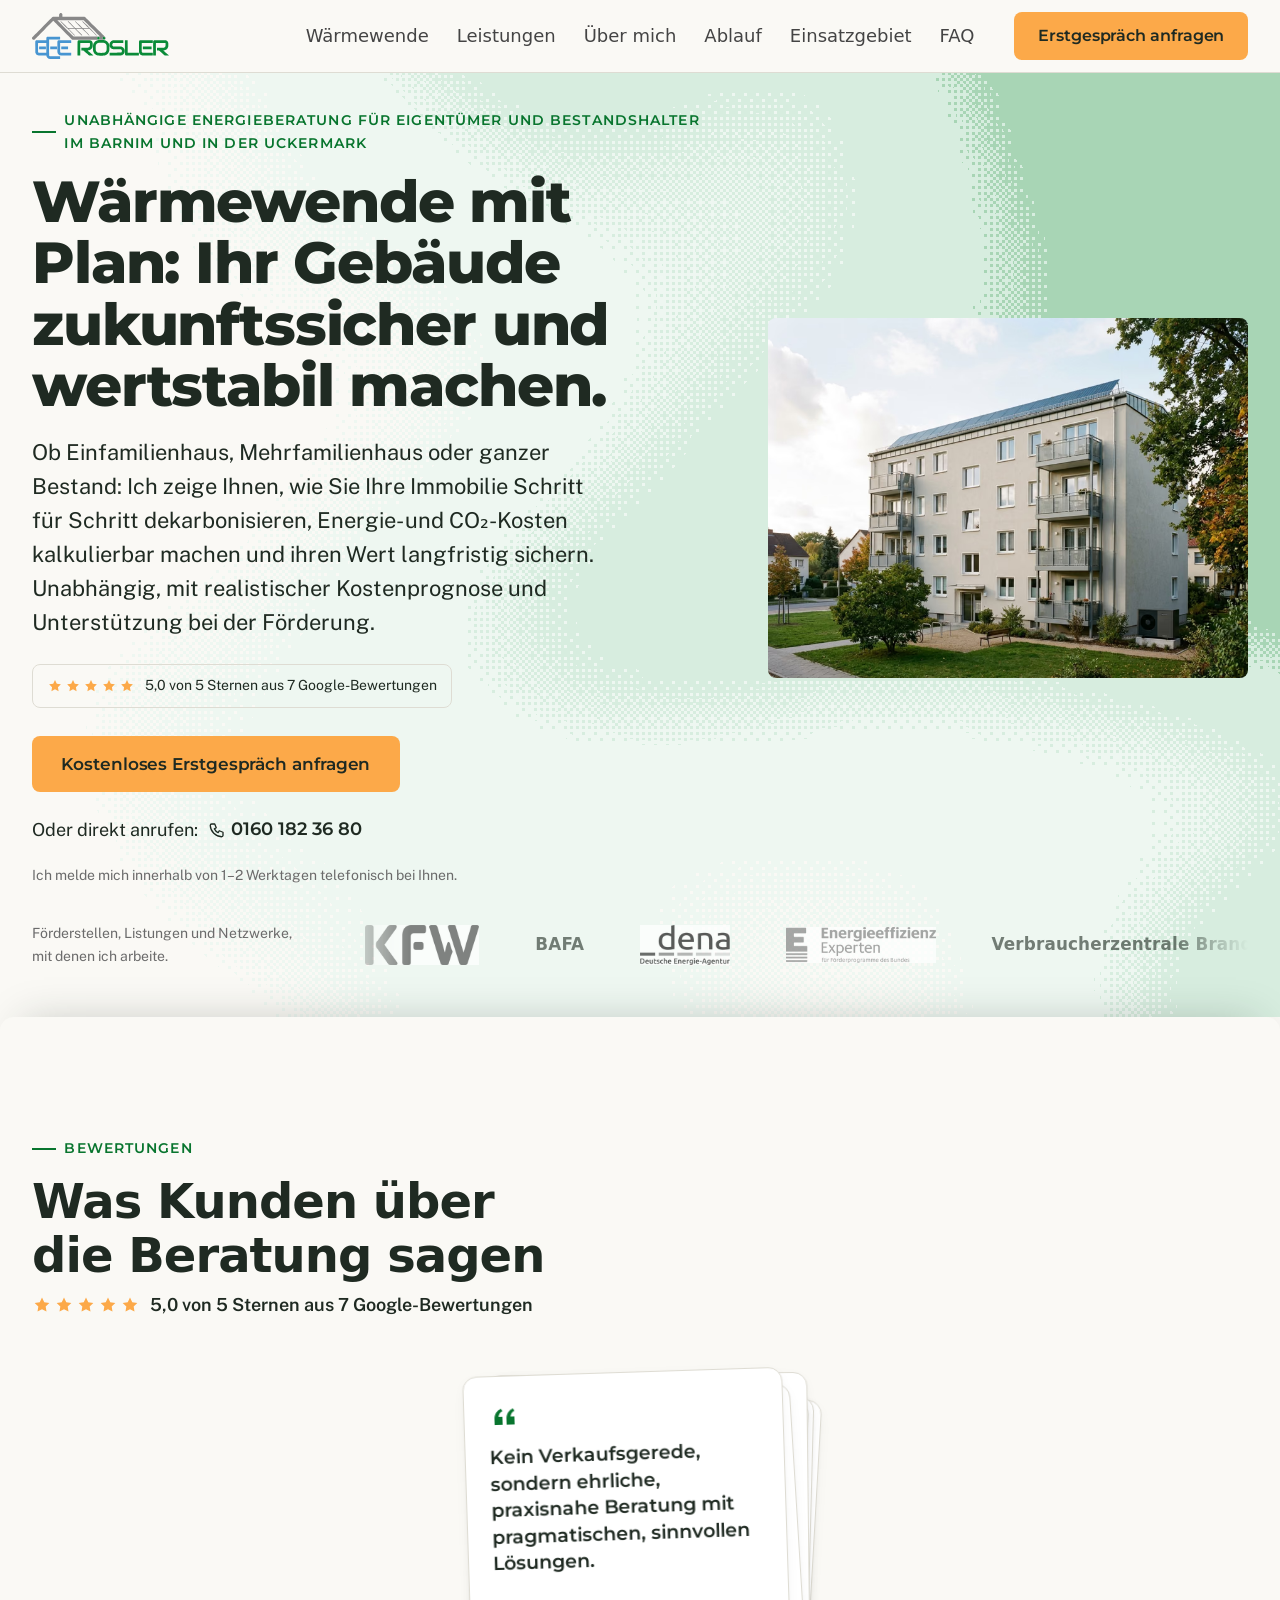
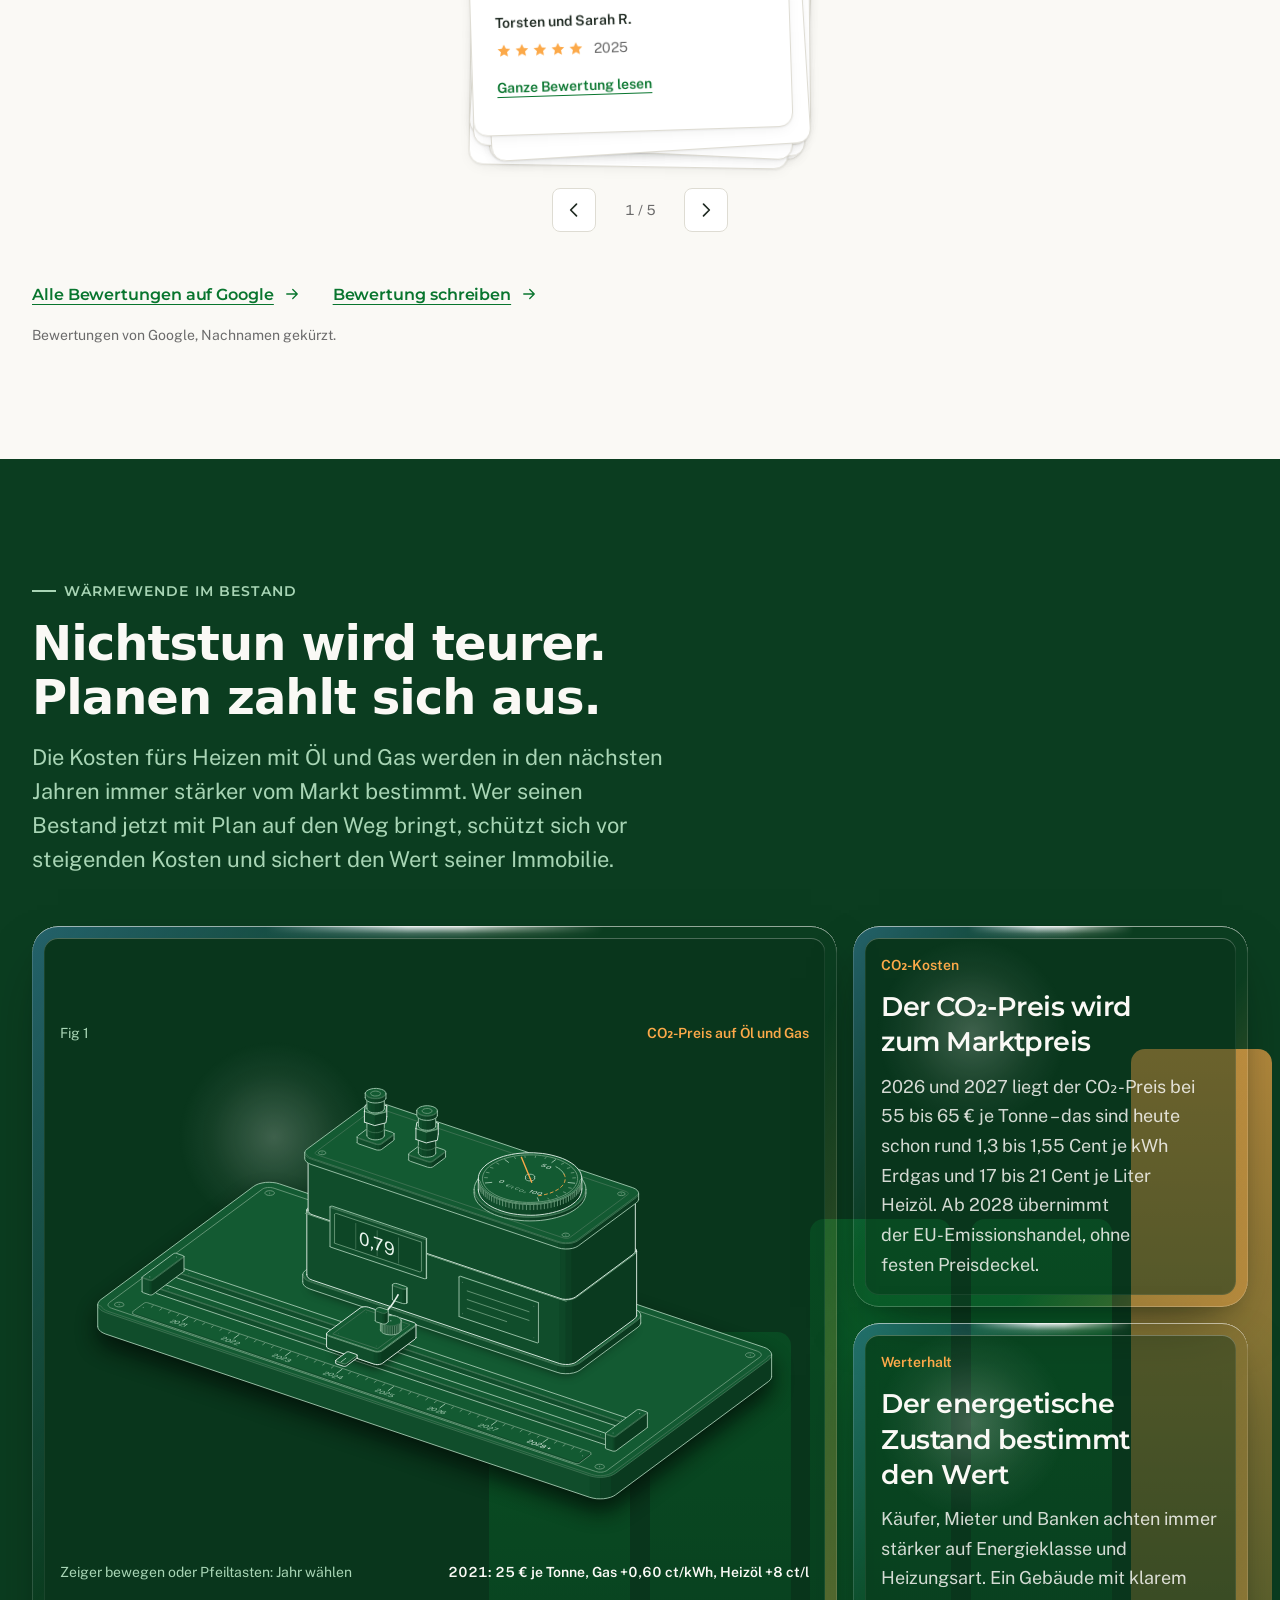
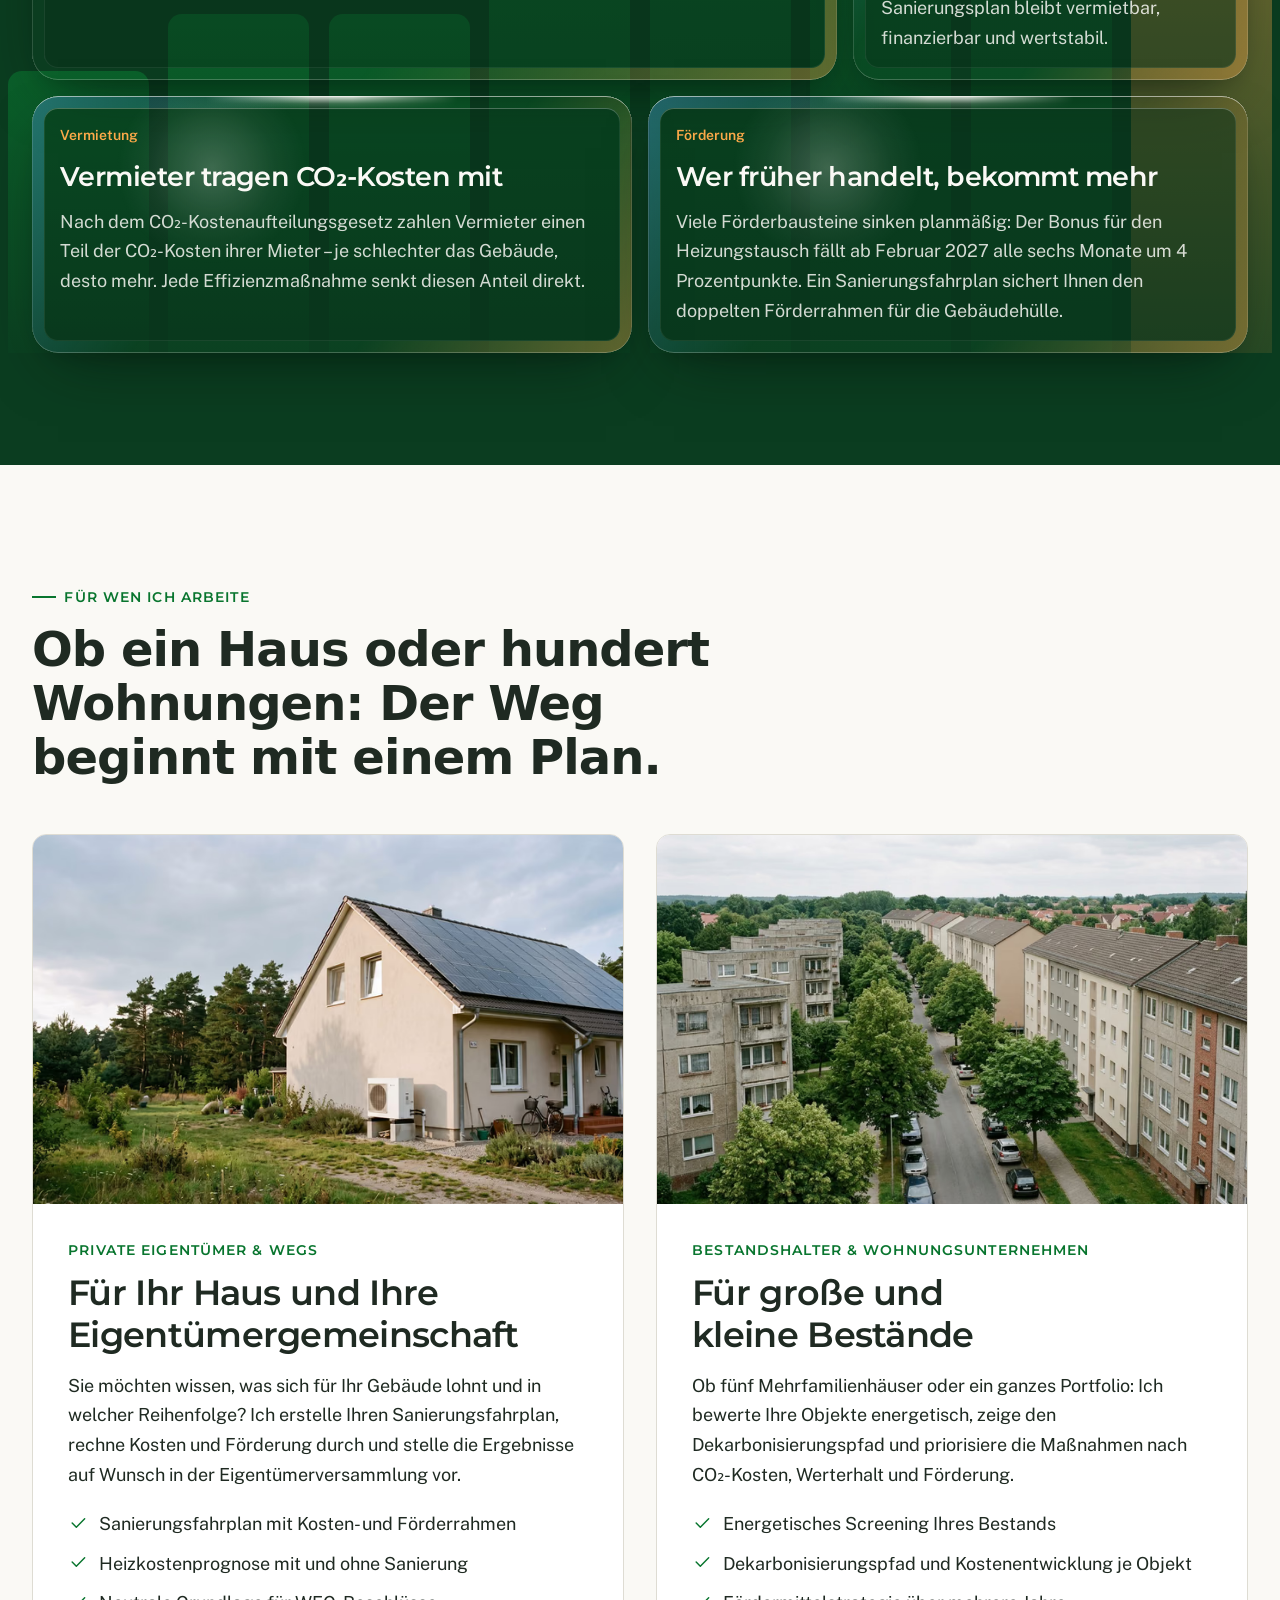
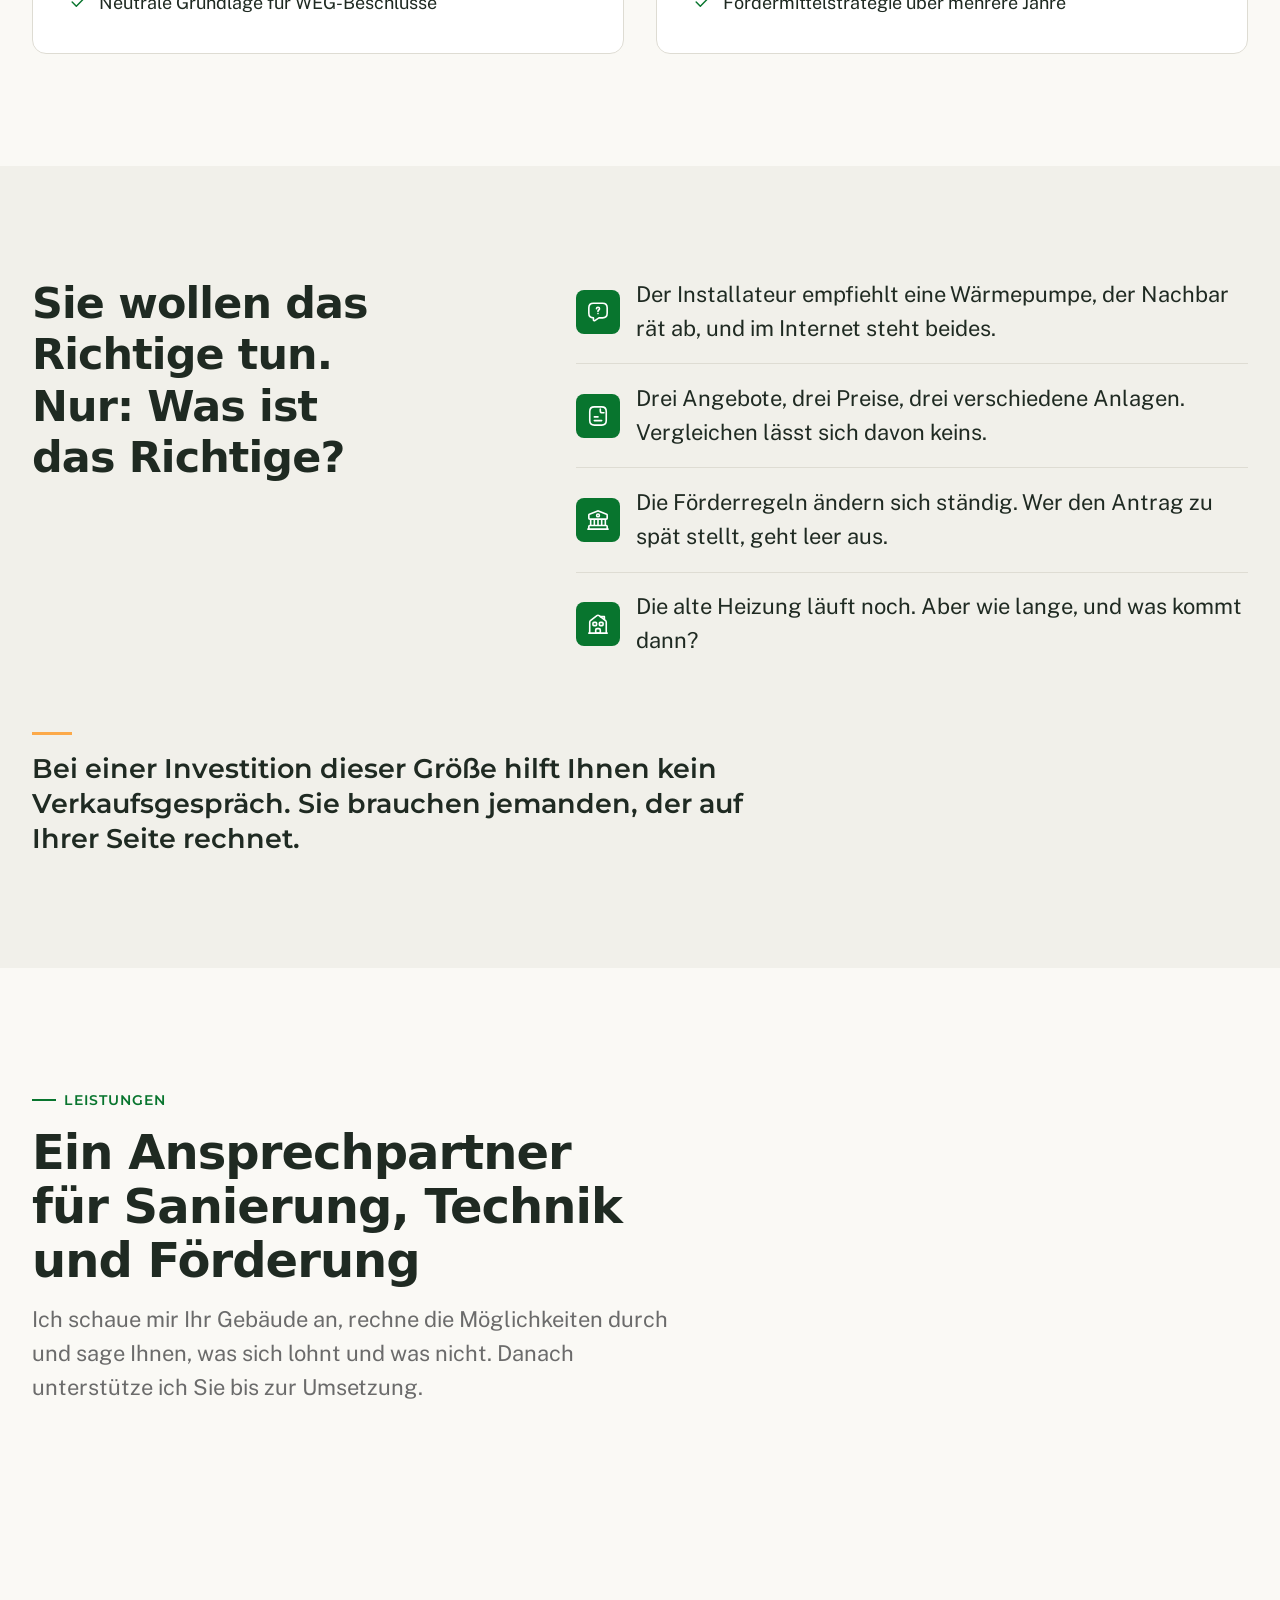
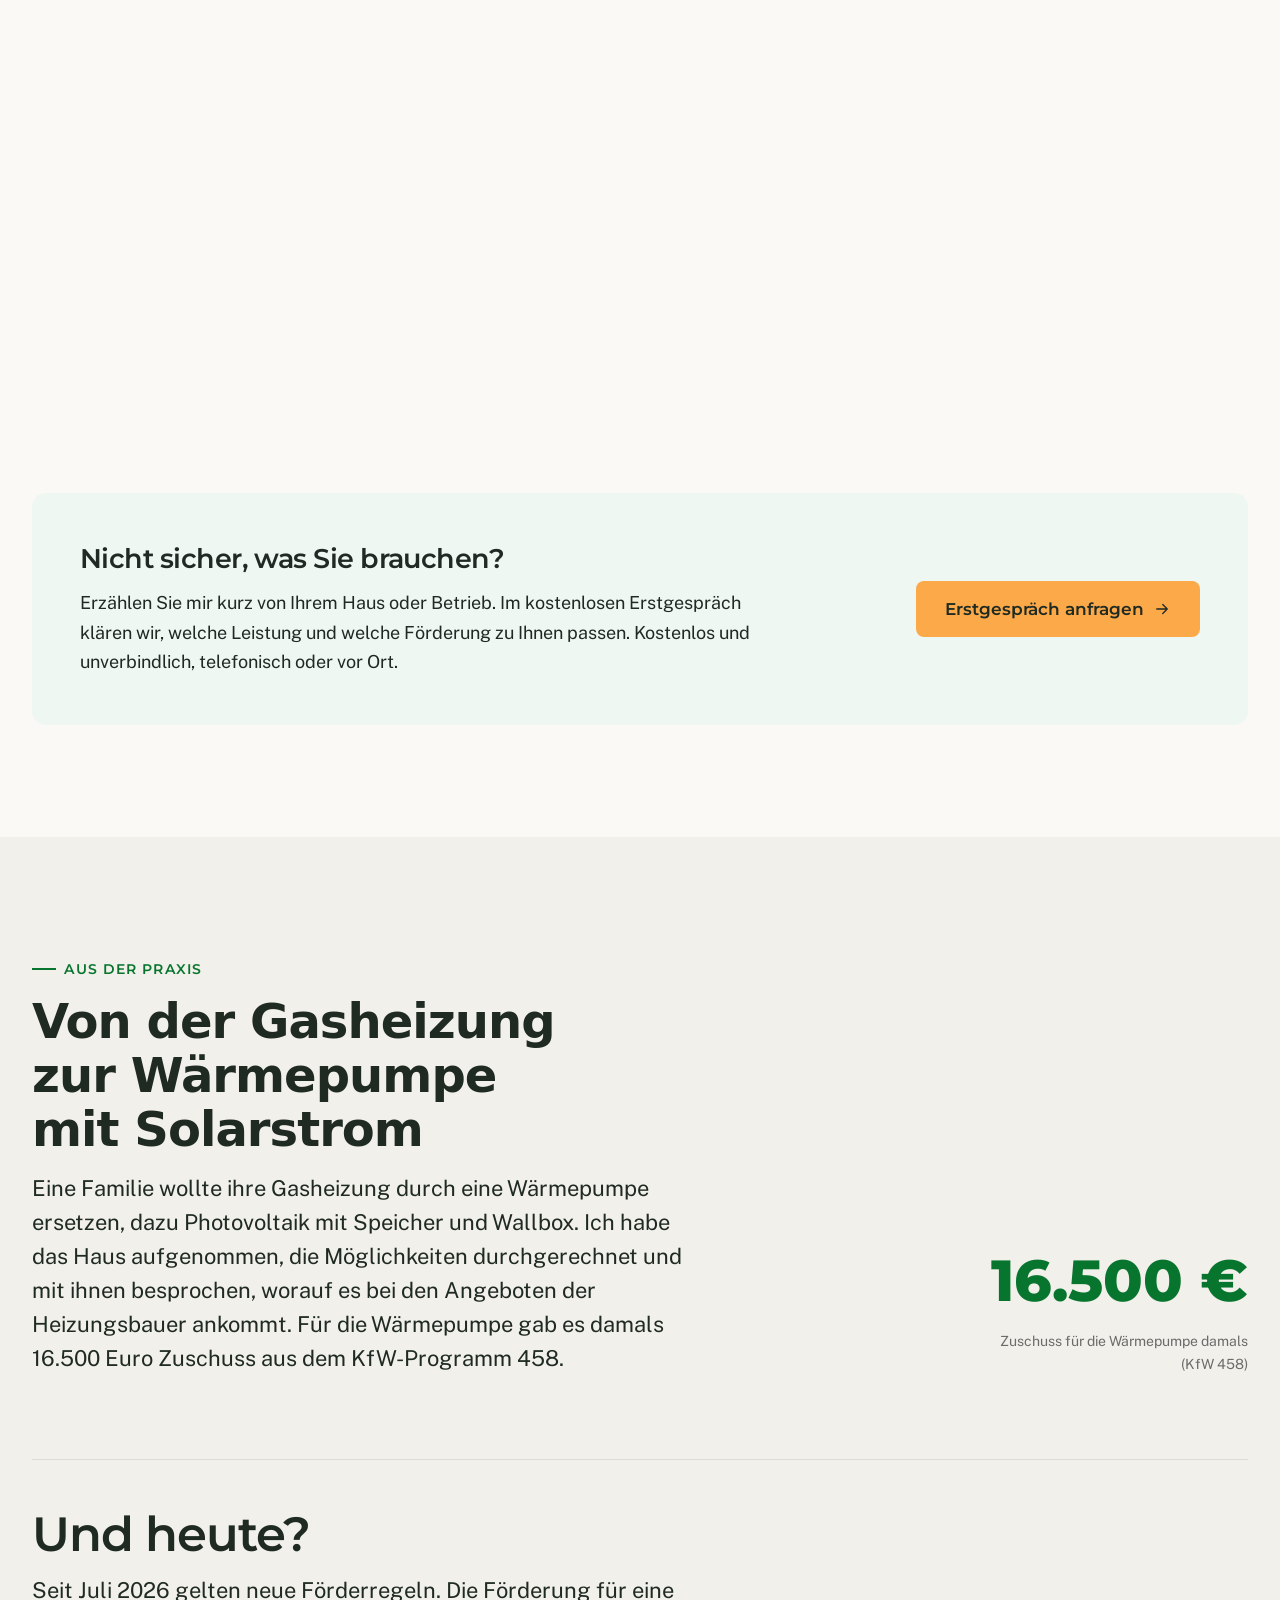
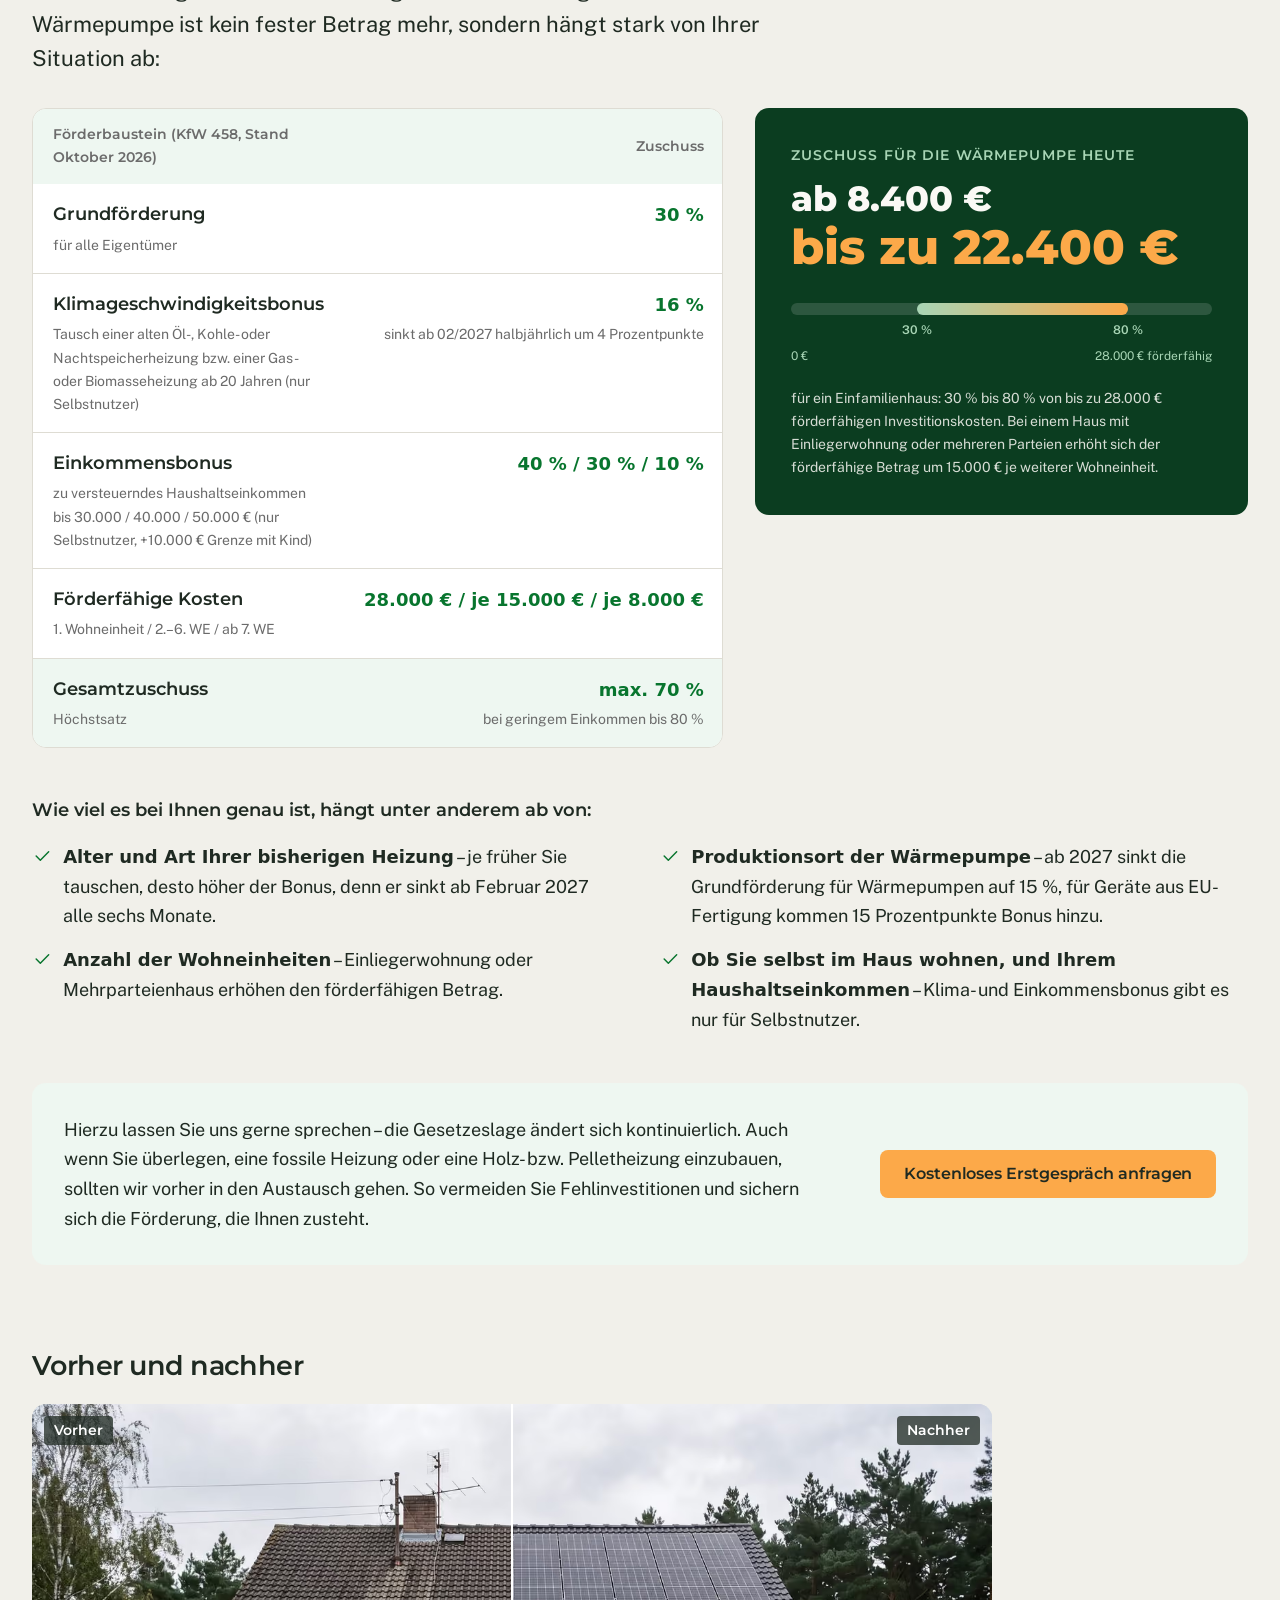
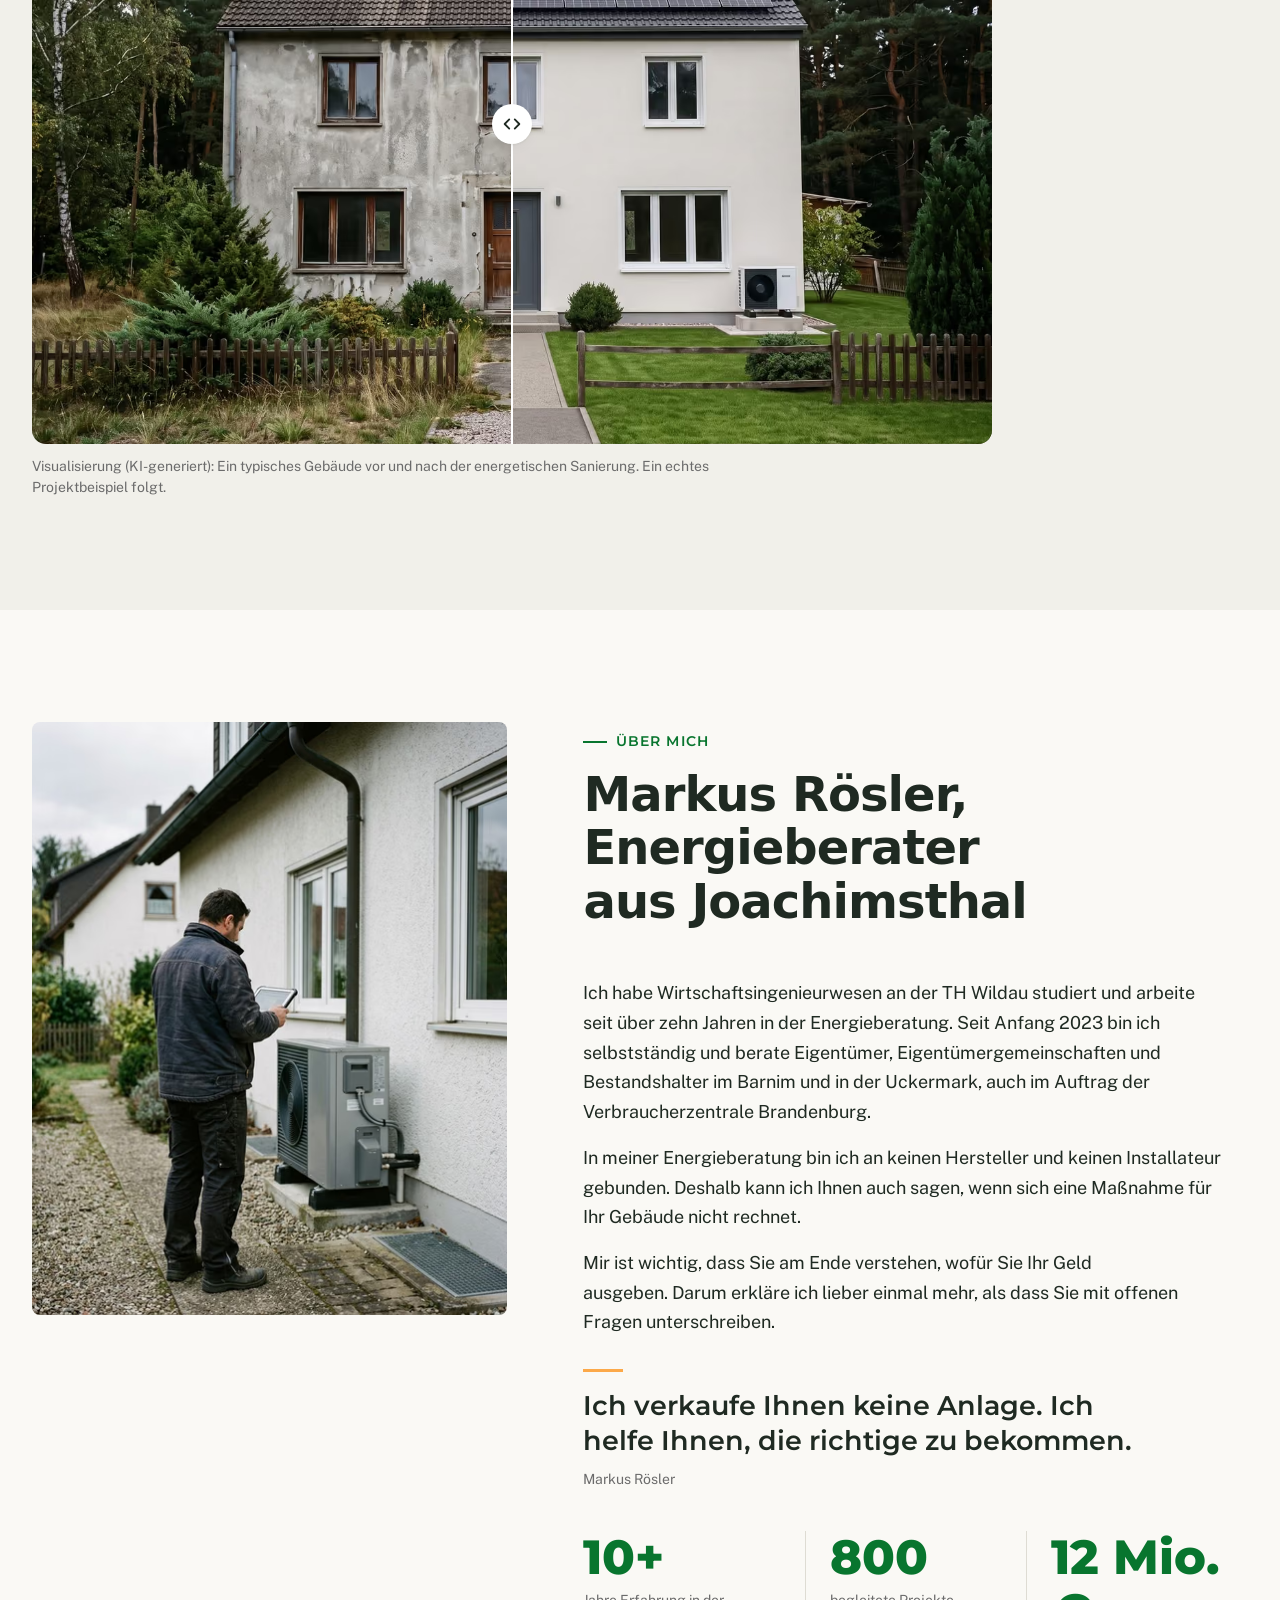
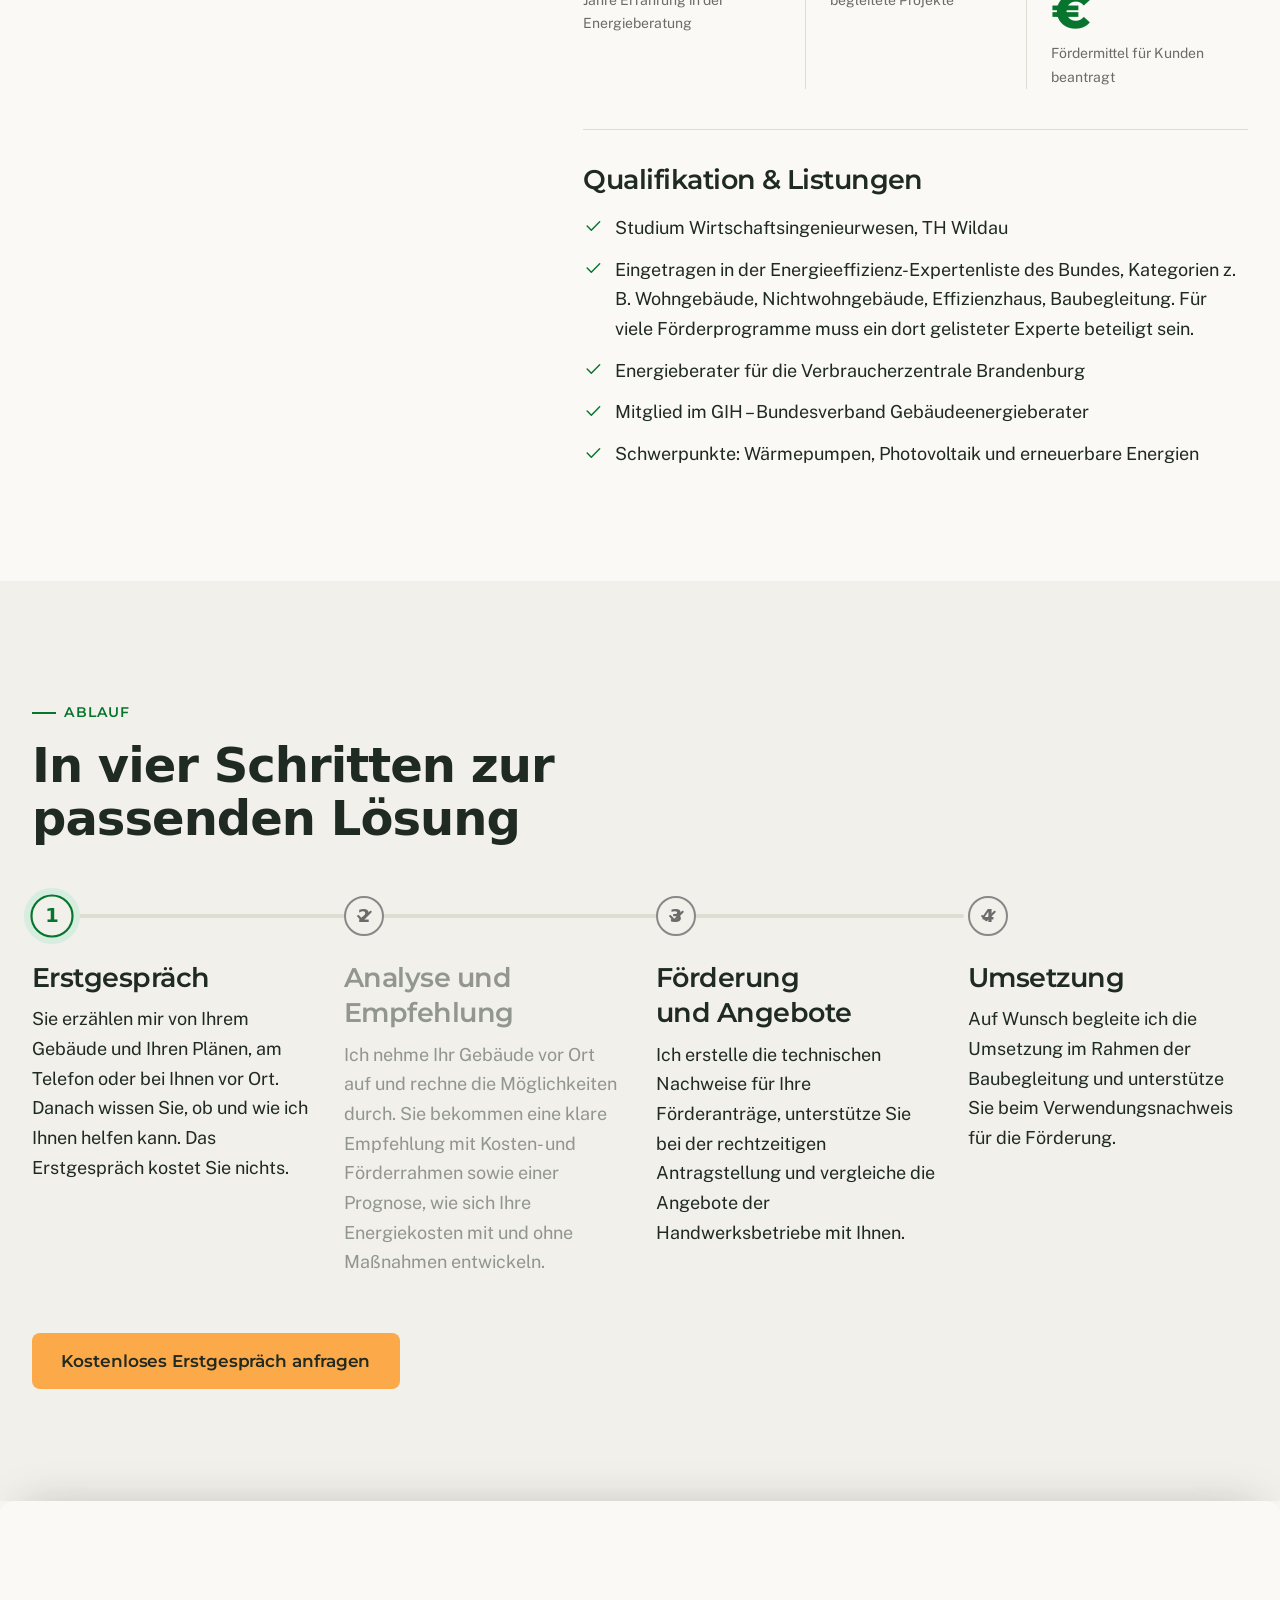
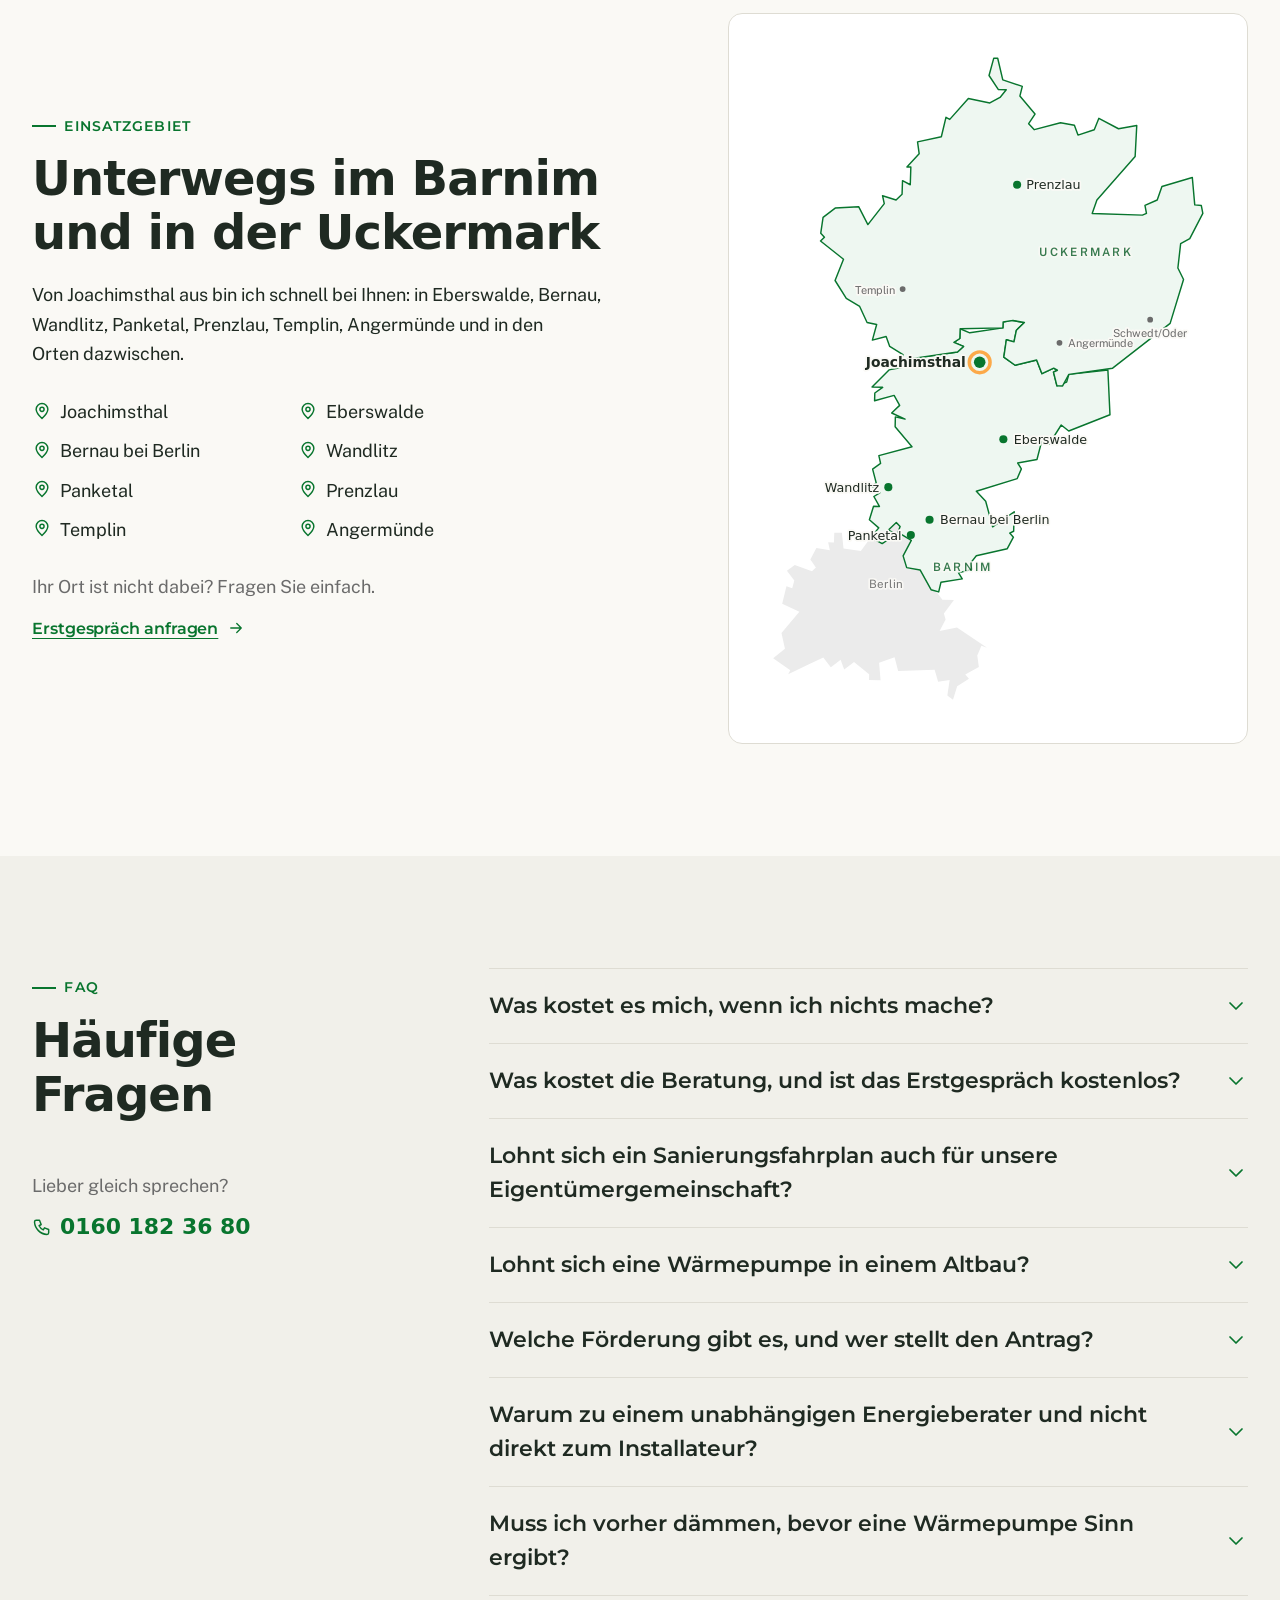
==== commit 5f84cf5e: "Update preview: eee-roesler (Fig 1 CO₂-Heizkostenzähler in Warum jetzt)" ====
--- a/eee-roesler/index.html
+++ b/eee-roesler/index.html
@@ -7,8 +7,8 @@
     })();
   </script><style>/*! tailwindcss v4.3.3 | MIT License | https://tailwindcss.com */
 @layer properties{@supports (((-webkit-hyphens:none)) and (not (margin-trim:inline))) or ((-moz-orient:inline) and (not (color:rgb(from red r g b)))){*,:before,:after,::backdrop{--tw-rotate-x:initial;--tw-rotate-y:initial;--tw-rotate-z:initial;--tw-skew-x:initial;--tw-skew-y:initial;--tw-border-style:solid;--tw-shadow:0 0 #0000;--tw-shadow-color:initial;--tw-shadow-alpha:100%;--tw-inset-shadow:0 0 #0000;--tw-inset-shadow-color:initial;--tw-inset-shadow-alpha:100%;--tw-ring-color:initial;--tw-ring-shadow:0 0 #0000;--tw-inset-ring-color:initial;--tw-inset-ring-shadow:0 0 #0000;--tw-ring-inset:initial;--tw-ring-offset-width:0px;--tw-ring-offset-color:#fff;--tw-ring-offset-shadow:0 0 #0000;--tw-outline-style:solid;--tw-blur:initial;--tw-brightness:initial;--tw-contrast:initial;--tw-grayscale:initial;--tw-hue-rotate:initial;--tw-invert:initial;--tw-opacity:initial;--tw-saturate:initial;--tw-sepia:initial;--tw-drop-shadow:initial;--tw-drop-shadow-color:initial;--tw-drop-shadow-alpha:100%;--tw-drop-shadow-size:initial;--tw-backdrop-blur:initial;--tw-backdrop-brightness:initial;--tw-backdrop-contrast:initial;--tw-backdrop-grayscale:initial;--tw-backdrop-hue-rotate:initial;--tw-backdrop-invert:initial;--tw-backdrop-opacity:initial;--tw-backdrop-saturate:initial;--tw-backdrop-sepia:initial}}}@layer theme{:root,:host{--font-sans:"Public Sans", ui-sans-serif, system-ui, -apple-system, "Segoe UI", sans-serif;--font-mono:ui-monospace, SFMono-Regular, Menlo, Monaco, Consolas, "Liberation Mono", "Courier New", monospace;--color-orange-100:#feebd3;--color-orange-400:#fca949;--color-orange-500:#f2952a;--color-green-50:#eef7f1;--color-green-100:#d7eddf;--color-green-200:#a8d5b5;--color-green-600:#0a8b37;--color-green-700:#08752e;--color-green-800:#0a5c27;--color-green-950:#0b3d20;--color-blue-100:#e3eff8;--color-blue-500:#4795d1;--color-blue-700:#2b6fa6;--color-gray-200:#ebebeb;--color-gray-400:#888;--color-gray-500:#6b6b6b;--color-gray-700:#444;--color-white:#fff;--spacing:.25rem;--text-sm:.875rem;--text-sm--line-height:1.5;--text-base:clamp(1.0625rem, 1.03rem + .15vw, 1.125rem);--text-base--line-height:1.65;--text-lg:clamp(1.1875rem, 1.13rem + .3vw, 1.375rem);--text-lg--line-height:1.55;--text-xl:clamp(1.375rem, 1.25rem + .55vw, 1.75rem);--text-xl--line-height:1.3;--text-2xl:clamp(1.625rem, 1.4rem + 1vw, 2.25rem);--text-2xl--line-height:1.2;--text-3xl:clamp(2rem, 1.6rem + 1.8vw, 3rem);--text-3xl--line-height:1.12;--text-4xl:clamp(2rem, 1.45rem + 2.7vw, 3.75rem);--text-4xl--line-height:1.06;--tracking-tight:-.02em;--radius-sm:4px;--radius-md:8px;--radius-lg:14px;--ease-out:cubic-bezier(.22, 1, .36, 1);--default-transition-duration:.15s;--default-transition-timing-function:cubic-bezier(.4, 0, .2, 1);--default-font-family:var(--font-sans);--default-mono-font-family:var(--font-mono);--color-paper:#faf9f5;--color-ink:#1f2a22;--color-bg:var(--color-paper);--color-surface:var(--color-white);--color-surface-muted:#f1f0ea;--color-text:var(--color-ink);--color-text-muted:var(--color-gray-500);--color-line:#dedcd3;--color-accent:var(--color-green-700);--color-cta:var(--color-orange-400);--color-cta-hover:var(--color-orange-500);--color-on-cta:var(--color-ink);--color-dark:var(--color-green-950);--color-on-dark:var(--color-paper);--color-on-dark-muted:var(--color-green-200);--font-display:"Montserrat", ui-sans-serif, system-ui, sans-serif;--tracking-eyebrow:.08em;--shadow-card:0 1px 2px #1f2a220f, 0 4px 16px -6px #1f2a221a;--duration-fast:.16s;--duration-base:.32s;--duration-reveal:.7s}}@layer base{*,:after,:before,::backdrop{box-sizing:border-box;border:0 solid;margin:0;padding:0}::file-selector-button{box-sizing:border-box;border:0 solid;margin:0;padding:0}html,:host{-webkit-text-size-adjust:100%;tab-size:4;line-height:1.5;font-family:var(--default-font-family,-apple-system, BlinkMacSystemFont, "Segoe UI", Roboto, "Helvetica Neue", "Noto Sans", Arial, sans-serif, "Apple Color Emoji", "Segoe UI Emoji", "Segoe UI Symbol", "Noto Color Emoji");font-feature-settings:var(--default-font-feature-settings,normal);font-variation-settings:var(--default-font-variation-settings,normal);-webkit-tap-highlight-color:transparent}hr{height:0;color:inherit;border-top-width:1px}abbr:where([title]){text-decoration:underline dotted}h1,h2,h3,h4,h5,h6{font-size:inherit;font-weight:inherit}a{color:inherit;-webkit-text-decoration:inherit;-webkit-text-decoration:inherit;-webkit-text-decoration:inherit;text-decoration:inherit}b,strong{font-weight:bolder}code,kbd,samp,pre{font-family:var(--default-mono-font-family,ui-monospace, SFMono-Regular, Menlo, Monaco, Consolas, "Liberation Mono", "Courier New", monospace);font-feature-settings:var(--default-mono-font-feature-settings,normal);font-variation-settings:var(--default-mono-font-variation-settings,normal);font-size:1em}small{font-size:80%}sub,sup{vertical-align:baseline;font-size:75%;line-height:0;position:relative}sub{bottom:-.25em}sup{top:-.5em}table{text-indent:0;border-color:inherit;border-collapse:collapse}:-moz-focusring:where(:not(iframe)){outline:auto}progress{vertical-align:baseline}summary{display:list-item}ol,ul,menu{list-style:none}img,svg,video,canvas,audio,iframe,embed,object{vertical-align:middle;display:block}img,video{max-width:100%;height:auto}button,input,select,optgroup,textarea{font:inherit;font-feature-settings:inherit;font-variation-settings:inherit;letter-spacing:inherit;color:inherit;opacity:1;background-color:#0000;border-radius:0}::file-selector-button{font:inherit;font-feature-settings:inherit;font-variation-settings:inherit;letter-spacing:inherit;color:inherit;opacity:1;background-color:#0000;border-radius:0}:where(select:is([multiple],[size])) optgroup{font-weight:bolder}:where(select:is([multiple],[size])) optgroup option{padding-inline-start:20px}::file-selector-button{margin-inline-end:4px}::placeholder{opacity:1}@supports (not ((-webkit-appearance:-apple-pay-button))) or (contain-intrinsic-size:1px){::placeholder{color:currentColor}@supports (color:color-mix(in lab, red, red)){::placeholder{color:color-mix(in oklab, currentcolor 50%, transparent)}}}textarea{resize:vertical}::-webkit-search-decoration{-webkit-appearance:none}::-webkit-date-and-time-value{min-height:1lh;text-align:inherit}::-webkit-datetime-edit{display:inline-flex}::-webkit-datetime-edit-fields-wrapper{padding:0}::-webkit-datetime-edit{padding-block:0}::-webkit-datetime-edit-year-field{padding-block:0}::-webkit-datetime-edit-month-field{padding-block:0}::-webkit-datetime-edit-day-field{padding-block:0}::-webkit-datetime-edit-hour-field{padding-block:0}::-webkit-datetime-edit-minute-field{padding-block:0}::-webkit-datetime-edit-second-field{padding-block:0}::-webkit-datetime-edit-millisecond-field{padding-block:0}::-webkit-datetime-edit-meridiem-field{padding-block:0}::-webkit-calendar-picker-indicator{line-height:1}:-moz-ui-invalid{box-shadow:none}button,input:where([type=button],[type=reset],[type=submit]){appearance:button}::file-selector-button{appearance:button}::-webkit-inner-spin-button{height:auto}::-webkit-outer-spin-button{height:auto}[hidden]:where(:not([hidden=until-found])){display:none!important}*,:before,:after{box-sizing:border-box}html{scroll-behavior:smooth;scroll-padding-top:calc(var(--header-h) + 1rem);-webkit-text-size-adjust:100%}body{font-family:var(--font-sans);font-size:var(--text-base);line-height:var(--text-base--line-height);color:var(--color-text);background:var(--color-bg);-webkit-font-smoothing:antialiased;text-rendering:optimizelegibility;margin:0}h1,h2,h3,h4{font-family:var(--font-display);letter-spacing:var(--tracking-tight);text-wrap:balance;margin:0;font-weight:700}h1{font-size:var(--text-4xl);line-height:var(--text-4xl--line-height);font-weight:800}h2{font-size:var(--text-3xl);line-height:var(--text-3xl--line-height)}h3{font-size:var(--text-xl);line-height:var(--text-xl--line-height);font-weight:600}p{text-wrap:pretty}a{color:var(--color-accent);text-underline-offset:.18em}img,svg,video{max-width:100%;height:auto;display:block}:focus-visible{outline:3px solid var(--color-blue-700);outline-offset:3px;border-radius:var(--radius-sm)}::selection{background:var(--color-green-100);color:var(--color-ink)}}@layer components{.container{width:100%;max-width:calc(var(--container-max) + 2 * var(--gutter));padding-inline:var(--gutter);margin-inline:auto}.section{padding-block:var(--section-y)}.section[data-tone=muted]{background:var(--color-surface-muted)}.section[data-tone=dark]{background:var(--color-dark);color:var(--color-on-dark)}.section[data-tone=dark] a{color:var(--color-on-dark)}}@layer utilities{.visible{visibility:visible}.sr-only{clip-path:inset(50%);white-space:nowrap;border-width:0;width:1px;height:1px;margin:-1px;padding:0;position:absolute;overflow:hidden}.static{position:static}.sticky{position:sticky}.container{width:100%}@media (width>=40rem){.container{max-width:40rem}}@media (width>=48rem){.container{max-width:48rem}}@media (width>=64rem){.container{max-width:64rem}}@media (width>=80rem){.container{max-width:80rem}}@media (width>=96rem){.container{max-width:96rem}}.m-675{margin:calc(var(--spacing) * 675)}.flex{display:flex}.hidden{display:none}.inline{display:inline}.flex-shrink{flex-shrink:1}.border-collapse{border-collapse:collapse}.transform{transform:var(--tw-rotate-x,) var(--tw-rotate-y,) var(--tw-rotate-z,) var(--tw-skew-x,) var(--tw-skew-y,)}.resize{resize:both}.flex-wrap{flex-wrap:wrap}.border{border-style:var(--tw-border-style);border-width:1px}.text-sm{font-size:var(--text-sm);line-height:var(--tw-leading,var(--text-sm--line-height))}.text-wrap{text-wrap:wrap}.ring{--tw-ring-shadow:var(--tw-ring-inset,) 0 0 0 calc(1px + var(--tw-ring-offset-width)) var(--tw-ring-color,currentcolor);box-shadow:var(--tw-inset-shadow), var(--tw-inset-ring-shadow), var(--tw-ring-offset-shadow), var(--tw-ring-shadow), var(--tw-shadow)}.outline{outline-style:var(--tw-outline-style);outline-width:1px}.blur{--tw-blur:blur(8px);filter:var(--tw-blur,) var(--tw-brightness,) var(--tw-contrast,) var(--tw-grayscale,) var(--tw-hue-rotate,) var(--tw-invert,) var(--tw-saturate,) var(--tw-sepia,) var(--tw-drop-shadow,)}.filter{filter:var(--tw-blur,) var(--tw-brightness,) var(--tw-contrast,) var(--tw-grayscale,) var(--tw-hue-rotate,) var(--tw-invert,) var(--tw-saturate,) var(--tw-sepia,) var(--tw-drop-shadow,)}.backdrop-filter{backdrop-filter:var(--tw-backdrop-blur,) var(--tw-backdrop-brightness,) var(--tw-backdrop-contrast,) var(--tw-backdrop-grayscale,) var(--tw-backdrop-hue-rotate,) var(--tw-backdrop-invert,) var(--tw-backdrop-opacity,) var(--tw-backdrop-saturate,) var(--tw-backdrop-sepia,)}.transition{transition-property:color,background-color,border-color,outline-color,text-decoration-color,fill,stroke,--tw-gradient-from,--tw-gradient-via,--tw-gradient-to,opacity,box-shadow,transform,translate,scale,rotate,filter,-webkit-backdrop-filter,backdrop-filter,display,content-visibility,overlay,pointer-events;transition-timing-function:var(--tw-ease,var(--default-transition-timing-function));transition-duration:var(--tw-duration,var(--default-transition-duration))}}@font-face{font-family:Montserrat;src:url(/eee-roesler/_astro/montserrat-v31-latin-500.DRFEGfly.woff2)format("woff2");font-weight:500;font-style:normal;font-display:swap}@font-face{font-family:Montserrat;src:url(/eee-roesler/_astro/montserrat-v31-latin-600.UVxSCcoG.woff2)format("woff2");font-weight:600;font-style:normal;font-display:swap}@font-face{font-family:Montserrat;src:url(/eee-roesler/_astro/montserrat-v31-latin-700.BdjcYUrC.woff2)format("woff2");font-weight:700;font-style:normal;font-display:swap}@font-face{font-family:Montserrat;src:url(/eee-roesler/_astro/montserrat-v31-latin-800.axpkC1rd.woff2)format("woff2");font-weight:800;font-style:normal;font-display:swap}@font-face{font-family:Public Sans;src:url(/eee-roesler/_astro/public-sans-latin-400-normal.8Rpg0ruU.woff2)format("woff2");font-weight:400;font-style:normal;font-display:swap}@font-face{font-family:Public Sans;src:url(/eee-roesler/_astro/public-sans-latin-400-italic.B1appi_f.woff2)format("woff2");font-weight:400;font-style:italic;font-display:swap}@font-face{font-family:Public Sans;src:url(/eee-roesler/_astro/public-sans-latin-500-normal.NlrCPXnF.woff2)format("woff2");font-weight:500;font-style:normal;font-display:swap}@font-face{font-family:Public Sans;src:url(/eee-roesler/_astro/public-sans-latin-600-normal.Fru-LXNs.woff2)format("woff2");font-weight:600;font-style:normal;font-display:swap}@font-face{font-family:Public Sans;src:url(/eee-roesler/_astro/public-sans-latin-700-normal.BqJmxWdE.woff2)format("woff2");font-weight:700;font-style:normal;font-display:swap}:root{--container-max:1180px;--container-narrow:760px;--gutter:clamp(1rem, 4vw, 2rem);--section-y:clamp(4rem, 3rem + 5vw, 7.5rem);--header-h:72px;--bottom-bar-h:64px;--color-on-dark-line:#faf9f524;--color-on-dark-body:#faf9f5d6;--glass-tint:#082e186b;--glass-edge:inset 0 1px 0 #faf9f538, inset 0 0 0 1px #faf9f512;--glass-ring:inset 0 1px 0 #faf9f580, inset 0 0 0 1px #faf9f524, inset 0 -1px 0 #faf9f51a;--glass-drop:0 26px 60px -26px #04160bb3, 0 10px 26px -18px #04160b80;--glass-chroma:linear-gradient(125deg, #4795d16b 0%, transparent 36%, transparent 64%, #fca9495c 100%);--glass-spec:radial-gradient(closest-side, #faf9f538, #faf9f50d 48%, transparent 74%);--glass-sweep:linear-gradient(to bottom, #faf9f5e6, #faf9f533 55%, transparent);--stair-fill:linear-gradient(to top, #0a8b370d, #0a8b3773);--stair-open:linear-gradient(to top, #fca9491f, #fca949b3)}@media (prefers-reduced-motion:reduce){html{scroll-behavior:auto}*,:before,:after{transition-duration:.01ms!important;animation-duration:.01ms!important;animation-iteration-count:1!important}}.motion:not(.motion-ready) [data-hero-anim]{visibility:hidden}html.lenis,html.lenis body{height:auto}html.lenis{scroll-behavior:auto}.lenis.lenis-stopped{overflow:clip}.lenis.lenis-smooth [data-lenis-prevent]{overscroll-behavior:contain}@property --tw-rotate-x{syntax:"*";inherits:false}@property --tw-rotate-y{syntax:"*";inherits:false}@property --tw-rotate-z{syntax:"*";inherits:false}@property --tw-skew-x{syntax:"*";inherits:false}@property --tw-skew-y{syntax:"*";inherits:false}@property --tw-border-style{syntax:"*";inherits:false;initial-value:solid}@property --tw-shadow{syntax:"*";inherits:false;initial-value:0 0 #0000}@property --tw-shadow-color{syntax:"*";inherits:false}@property --tw-shadow-alpha{syntax:"<percentage>";inherits:false;initial-value:100%}@property --tw-inset-shadow{syntax:"*";inherits:false;initial-value:0 0 #0000}@property --tw-inset-shadow-color{syntax:"*";inherits:false}@property --tw-inset-shadow-alpha{syntax:"<percentage>";inherits:false;initial-value:100%}@property --tw-ring-color{syntax:"*";inherits:false}@property --tw-ring-shadow{syntax:"*";inherits:false;initial-value:0 0 #0000}@property --tw-inset-ring-color{syntax:"*";inherits:false}@property --tw-inset-ring-shadow{syntax:"*";inherits:false;initial-value:0 0 #0000}@property --tw-ring-inset{syntax:"*";inherits:false}@property --tw-ring-offset-width{syntax:"<length>";inherits:false;initial-value:0}@property --tw-ring-offset-color{syntax:"*";inherits:false;initial-value:#fff}@property --tw-ring-offset-shadow{syntax:"*";inherits:false;initial-value:0 0 #0000}@property --tw-outline-style{syntax:"*";inherits:false;initial-value:solid}@property --tw-blur{syntax:"*";inherits:false}@property --tw-brightness{syntax:"*";inherits:false}@property --tw-contrast{syntax:"*";inherits:false}@property --tw-grayscale{syntax:"*";inherits:false}@property --tw-hue-rotate{syntax:"*";inherits:false}@property --tw-invert{syntax:"*";inherits:false}@property --tw-opacity{syntax:"*";inherits:false}@property --tw-saturate{syntax:"*";inherits:false}@property --tw-sepia{syntax:"*";inherits:false}@property --tw-drop-shadow{syntax:"*";inherits:false}@property --tw-drop-shadow-color{syntax:"*";inherits:false}@property --tw-drop-shadow-alpha{syntax:"<percentage>";inherits:false;initial-value:100%}@property --tw-drop-shadow-size{syntax:"*";inherits:false}@property --tw-backdrop-blur{syntax:"*";inherits:false}@property --tw-backdrop-brightness{syntax:"*";inherits:false}@property --tw-backdrop-contrast{syntax:"*";inherits:false}@property --tw-backdrop-grayscale{syntax:"*";inherits:false}@property --tw-backdrop-hue-rotate{syntax:"*";inherits:false}@property --tw-backdrop-invert{syntax:"*";inherits:false}@property --tw-backdrop-opacity{syntax:"*";inherits:false}@property --tw-backdrop-saturate{syntax:"*";inherits:false}@property --tw-backdrop-sepia{syntax:"*";inherits:false}.icon[data-astro-cid-zgufigjl]{vertical-align:middle;flex-shrink:0;display:inline-block}.btn[data-astro-cid-j6ocf6pu]{border-radius:var(--radius-md);min-height:48px;font-family:var(--font-display);letter-spacing:-.005em;cursor:pointer;transition:background-color var(--duration-fast) var(--ease-out), border-color var(--duration-fast) var(--ease-out), color var(--duration-fast) var(--ease-out), transform var(--duration-fast) var(--ease-out);border:2px solid #0000;justify-content:center;align-items:center;gap:.55em;padding:.75em 1.35em;font-size:1rem;font-weight:600;line-height:1.2;text-decoration:none;display:inline-flex}.btn--lg[data-astro-cid-j6ocf6pu]{min-height:56px;padding:.85em 1.6em;font-size:1.0625rem}.btn[data-astro-cid-j6ocf6pu]:active{transform:translateY(1px)}.btn--cta[data-astro-cid-j6ocf6pu]{background:var(--color-cta);color:var(--color-on-cta)}.btn--cta[data-astro-cid-j6ocf6pu]:hover{background:var(--color-cta-hover)}.btn--primary[data-astro-cid-j6ocf6pu]{background:var(--color-green-700);color:var(--color-white)}.btn--primary[data-astro-cid-j6ocf6pu]:hover{background:var(--color-green-800)}.btn--ghost[data-astro-cid-j6ocf6pu]{color:var(--color-ink);background:0 0;border-color:currentColor}.btn--ghost[data-astro-cid-j6ocf6pu]:hover{background:#1f2a220d}.btn--ghost[data-astro-cid-j6ocf6pu].btn--on-dark{color:var(--color-on-dark)}.btn--ghost[data-astro-cid-j6ocf6pu].btn--on-dark:hover{background:#faf9f514}.btn--link[data-astro-cid-j6ocf6pu]{min-height:44px;color:var(--color-accent);background:0 0;border:0;padding:0;font-size:1rem}.btn--link[data-astro-cid-j6ocf6pu] span[data-astro-cid-j6ocf6pu]{text-underline-offset:.25em;text-decoration:underline 1px}.btn--link[data-astro-cid-j6ocf6pu]:hover span[data-astro-cid-j6ocf6pu]{text-decoration-thickness:2px}.btn--link[data-astro-cid-j6ocf6pu].btn--on-dark{color:var(--color-on-dark)}.btn--link[data-astro-cid-j6ocf6pu] .btn__end{transition:transform var(--duration-fast) var(--ease-out)}.btn--link[data-astro-cid-j6ocf6pu]:hover .btn__end{transform:translate(3px)}@media (prefers-reduced-motion:reduce){.btn[data-astro-cid-j6ocf6pu],.btn--link[data-astro-cid-j6ocf6pu] .btn__end{transition:none}}@media (width<=47.99rem){body{padding-bottom:calc(var(--bottom-bar-h) + env(safe-area-inset-bottom))}}.mobile-bar[data-astro-cid-qphbsgma]{display:none}@media (width<=47.99rem){.mobile-bar[data-astro-cid-qphbsgma]{z-index:40;height:calc(var(--bottom-bar-h) + env(safe-area-inset-bottom));padding:0 var(--gutter) env(safe-area-inset-bottom);background:var(--color-bg);border-top:1px solid var(--color-line);grid-template-columns:1fr 1fr;align-items:center;gap:.75rem;display:grid;position:fixed;inset:auto 0 0}.mobile-bar[data-astro-cid-qphbsgma] .btn{width:100%;min-height:46px}}.skip[data-astro-cid-kgevm5mn]{z-index:100;background:var(--color-ink);color:var(--color-on-dark);font-family:var(--font-display);border-radius:var(--radius-md);padding:.75rem 1.1rem;font-weight:600;text-decoration:none;position:absolute;top:-4rem;left:1rem}.skip[data-astro-cid-kgevm5mn]:focus{top:1rem}.site-header[data-astro-cid-kgevm5mn]{z-index:50;background:var(--color-bg);border-bottom:1px solid var(--color-line);position:sticky;top:0}.site-header__bar[data-astro-cid-kgevm5mn]{height:var(--header-h);justify-content:space-between;align-items:center;gap:1.5rem;display:flex}.site-header__logo[data-astro-cid-kgevm5mn]{flex-shrink:0;line-height:0;display:block}.site-header__logo[data-astro-cid-kgevm5mn] img[data-astro-cid-kgevm5mn]{width:auto;height:40px}.site-header__nav[data-astro-cid-kgevm5mn],.site-header__actions[data-astro-cid-kgevm5mn]{display:none}.site-header__toggle[data-astro-cid-kgevm5mn]{width:48px;height:48px;color:var(--color-ink);cursor:pointer;background:0 0;border:0;justify-content:center;align-items:center;margin-right:-.5rem;padding:0;display:inline-flex}.site-header__toggle[data-astro-cid-kgevm5mn] .i-close{display:none}.site-header__toggle[data-astro-cid-kgevm5mn][aria-expanded=true] .i-close{display:block}.site-header__toggle[data-astro-cid-kgevm5mn][aria-expanded=true] .i-open{display:none}.site-header__phone[data-astro-cid-kgevm5mn]{min-height:44px;font-family:var(--font-display);color:var(--color-ink);white-space:nowrap;align-items:center;gap:.45rem;font-weight:600;text-decoration:none;display:inline-flex}.site-header__phone[data-astro-cid-kgevm5mn]:hover{text-decoration:underline}.site-header__panel[data-astro-cid-kgevm5mn]{background:var(--color-bg);border-bottom:1px solid var(--color-line);max-height:calc(100dvh - var(--header-h));padding-block:.5rem 1.5rem;position:absolute;inset:100% 0 auto;overflow-y:auto}.site-header__panel[data-astro-cid-kgevm5mn][hidden]{display:none}.site-header__panel[data-astro-cid-kgevm5mn] ul[data-astro-cid-kgevm5mn]{margin:0 0 .75rem;padding:0;list-style:none}.site-header__panel[data-astro-cid-kgevm5mn] li[data-astro-cid-kgevm5mn] a[data-astro-cid-kgevm5mn]{border-bottom:1px solid var(--color-line);min-height:48px;font-family:var(--font-sans);font-weight:500;font-size:var(--text-lg);color:var(--color-ink);align-items:center;text-decoration:none;display:flex}.site-header__panel[data-astro-cid-kgevm5mn] li[data-astro-cid-kgevm5mn] a[data-astro-cid-kgevm5mn][aria-current=true]{color:var(--color-green-700);box-shadow:inset 3px 0 0 var(--color-green-600);padding-left:.75rem;font-weight:600}.site-header__phone--panel[data-astro-cid-kgevm5mn]{margin-bottom:.75rem;display:flex}.site-header__panel[data-astro-cid-kgevm5mn] .site-header__panel-cta{width:100%}@media (width>=72rem){.site-header__logo[data-astro-cid-kgevm5mn] img[data-astro-cid-kgevm5mn]{width:auto;height:46px}.site-header__toggle[data-astro-cid-kgevm5mn],.site-header__panel[data-astro-cid-kgevm5mn]{display:none}.site-header__nav[data-astro-cid-kgevm5mn]{margin-left:auto;display:block}.seg[data-astro-cid-kgevm5mn]{white-space:nowrap;border-radius:var(--radius-md);gap:.25rem;margin:0;padding:4px;list-style:none;display:flex;position:relative}.seg[data-astro-cid-kgevm5mn] li[data-astro-cid-kgevm5mn]{z-index:1;position:relative}.seg[data-astro-cid-kgevm5mn] a[data-astro-cid-kgevm5mn]{border-radius:calc(var(--radius-md) - 3px);min-height:40px;color:var(--color-gray-700);transition:color var(--duration-fast) var(--ease-out);align-items:center;padding:0 .75rem;font-weight:500;text-decoration:none;display:inline-flex}.seg[data-astro-cid-kgevm5mn] a[data-astro-cid-kgevm5mn]:hover{color:var(--color-ink)}.seg[data-astro-cid-kgevm5mn] a[data-astro-cid-kgevm5mn][aria-current=true]{color:var(--color-green-700);font-weight:600}.seg[data-astro-cid-kgevm5mn] .seg__thumb[data-astro-cid-kgevm5mn]{z-index:0;width:var(--w,0px);transform:translateX(var(--l,0px));background:var(--color-gray-200);border-radius:calc(var(--radius-md) - 3px);pointer-events:none;transition:opacity var(--duration-base) var(--ease-out);position:absolute;top:4px;bottom:4px;left:0}.seg[data-astro-cid-kgevm5mn] .seg__thumb[data-astro-cid-kgevm5mn][data-hidden]{opacity:0}.site-header__actions[data-astro-cid-kgevm5mn]{align-items:center;gap:1.25rem;display:flex}.site-header__actions[data-astro-cid-kgevm5mn] .btn{white-space:nowrap}}@media (width>=72rem) and (width<=85.999rem){.site-header__actions[data-astro-cid-kgevm5mn] .site-header__phone[data-astro-cid-kgevm5mn]{display:none}}.site-footer[data-astro-cid-yvkg62gd]{background:var(--color-green-950);color:var(--color-on-dark);font-size:var(--text-base);padding-block:clamp(3rem,2rem + 3vw,4.5rem) 1.5rem}.site-footer[data-astro-cid-yvkg62gd] a[data-astro-cid-yvkg62gd]{color:var(--color-on-dark);text-underline-offset:.2em}.site-footer[data-astro-cid-yvkg62gd] a[data-astro-cid-yvkg62gd]:hover{text-decoration-thickness:2px}.site-footer__grid[data-astro-cid-yvkg62gd]{gap:2rem;display:grid}.site-footer__brand[data-astro-cid-yvkg62gd] img[data-astro-cid-yvkg62gd]{width:auto;height:40px}.site-footer__brand[data-astro-cid-yvkg62gd] p[data-astro-cid-yvkg62gd]{max-width:24rem;color:var(--color-on-dark-muted);margin:1rem 0 0}.site-footer__col[data-astro-cid-yvkg62gd]{flex-direction:column;gap:.35rem;margin:0;padding:0;font-style:normal;list-style:none;display:flex}.site-footer__col[data-astro-cid-yvkg62gd] a[data-astro-cid-yvkg62gd]{align-items:center;gap:.35rem;width:fit-content;min-height:32px;display:inline-flex}.site-footer__links[data-astro-cid-yvkg62gd]{gap:.1rem}.site-footer__links[data-astro-cid-yvkg62gd] li[data-astro-cid-yvkg62gd]{display:block}.site-footer__area[data-astro-cid-yvkg62gd]{font-size:var(--text-sm);color:var(--color-on-dark-muted);margin:0}.site-footer__legal[data-astro-cid-yvkg62gd]{font-size:var(--text-sm);color:var(--color-on-dark-muted);border-top:1px solid #faf9f52e;margin:2.5rem 0 0;padding-top:1.25rem}@media (width>=48rem){.site-footer__grid[data-astro-cid-yvkg62gd]{grid-template-columns:1fr 1fr}}@media (width>=64rem){.site-footer__grid[data-astro-cid-yvkg62gd]{grid-template-columns:1.4fr 1fr 1fr 1fr;gap:3rem}}
-.photo[data-astro-cid-pm5ksejz]{border-radius:var(--radius-md);background:var(--color-surface-muted);position:relative;overflow:hidden}.photo[data-astro-cid-pm5ksejz] img{width:100%;height:auto;display:block}.photo[data-astro-cid-pm5ksejz][data-cover] picture{height:100%;display:block}.photo[data-astro-cid-pm5ksejz][data-cover] img{object-fit:cover;height:100%}.photo__badge[data-astro-cid-pm5ksejz]{letter-spacing:.04em;text-transform:uppercase;border-radius:var(--radius-sm);color:#fff;pointer-events:none;background:#1f2a22bf;padding:2px 6px;font-size:11px;font-weight:600;position:absolute;top:8px;left:8px}.hero.section{padding-block:clamp(2rem,1rem + 4vw,3rem) clamp(1.5rem,1rem + 2vw,2.5rem)}@media (width>=64rem){.hero.section{padding-block:clamp(1rem,4vh,3rem) clamp(.75rem,2vh,2rem)}}.hero__grid[data-astro-cid-yodha2z4]{align-items:center;gap:2.25rem;display:grid}.hero__eyebrow[data-astro-cid-yodha2z4]{font-family:var(--font-display);font-size:var(--text-sm);letter-spacing:var(--tracking-eyebrow);text-transform:uppercase;color:var(--color-green-700);align-items:center;gap:.6em;margin:0 0 1rem;font-weight:600;display:inline-flex}.hero__eyebrow[data-astro-cid-yodha2z4]:before{content:"";background:currentColor;flex-shrink:0;width:1.5rem;height:2px}.hero__sub[data-astro-cid-yodha2z4]{max-width:36rem;font-size:var(--text-lg);line-height:var(--text-lg--line-height);margin:1.25rem 0 0}.hero__chip[data-astro-cid-yodha2z4]{border:1px solid var(--color-line);border-radius:var(--radius-md);min-height:44px;font-size:var(--text-sm);color:var(--color-ink);transition:border-color var(--duration-fast) var(--ease-out);align-items:center;gap:.6rem;margin-top:1.5rem;padding:.55rem .9rem;text-decoration:none;display:inline-flex}.hero__chip[data-astro-cid-yodha2z4]:hover{border-color:var(--color-green-700)}.hero__stars[data-astro-cid-yodha2z4]{color:var(--color-orange-400);gap:2px;display:inline-flex}.hero__cta[data-astro-cid-yodha2z4]{flex-wrap:wrap;align-items:center;gap:1rem 1.75rem;margin-top:1.75rem;display:flex}.hero__phone[data-astro-cid-yodha2z4]{flex-wrap:wrap;align-items:center;gap:.25rem .6rem;margin:0;display:flex}.hero__phone[data-astro-cid-yodha2z4] a[data-astro-cid-yodha2z4]{min-height:44px;font-family:var(--font-display);color:var(--color-ink);align-items:center;gap:.35rem;font-weight:600;display:inline-flex}.hero__note[data-astro-cid-yodha2z4]{font-size:var(--text-sm);color:var(--color-text-muted);margin:.75rem 0 0}.hero__cta[data-astro-cid-yodha2z4] .btn{text-align:center;max-width:100%}@media (width>=64rem){.hero__grid[data-astro-cid-yodha2z4]{grid-template-columns:7fr 5fr;gap:4rem}}.trust.section{padding-block:0 clamp(1.25rem,1rem + 1.5vw,2rem)}.trust__label[data-astro-cid-jae3lzry]{font-size:var(--text-sm);color:var(--color-text-muted);margin:0}.trust__marquee[data-astro-cid-jae3lzry]{border-top:1px solid var(--color-line);margin-top:1rem;padding-block:.5rem;overflow:hidden;-webkit-mask:linear-gradient(90deg,#0000,#000 8% 92%,#0000);mask:linear-gradient(90deg,#0000,#000 8% 92%,#0000)}.trust__track[data-astro-cid-jae3lzry]{width:max-content;animation:38s linear infinite trust-scroll;display:flex}.trust__marquee[data-astro-cid-jae3lzry]:hover .trust__track[data-astro-cid-jae3lzry]{animation-play-state:paused}.trust__list[data-astro-cid-jae3lzry]{align-items:center;gap:3.5rem;margin:0;padding:.75rem 1.75rem;list-style:none;display:flex}.trust__word[data-astro-cid-jae3lzry]{font-family:var(--font-display);letter-spacing:.01em;white-space:nowrap;color:var(--color-ink);opacity:.6;font-size:1.05rem;font-weight:700;display:block}.trust__list[data-astro-cid-jae3lzry] img[data-astro-cid-jae3lzry]{object-fit:contain;mix-blend-mode:multiply;filter:grayscale();opacity:.7;width:auto;max-width:150px;height:40px;transition:filter var(--duration-base), opacity var(--duration-base);display:block}.trust__list[data-astro-cid-jae3lzry] img[data-astro-cid-jae3lzry]:hover{filter:none;opacity:1}@media (width>=64rem){.trust .container{grid-template-columns:minmax(0,17rem) minmax(0,1fr);align-items:center;gap:2rem;display:grid}.trust__marquee[data-astro-cid-jae3lzry]{border-top:0;border-left:1px solid var(--color-line);margin-top:0}}@keyframes trust-scroll{to{transform:translate(-50%)}}@media (prefers-reduced-motion:reduce){.trust__track[data-astro-cid-jae3lzry]{flex-wrap:wrap;width:auto;animation:none}.trust__list[data-astro-cid-jae3lzry][aria-hidden=true]{display:none}.trust__list[data-astro-cid-jae3lzry]{flex-wrap:wrap;padding:0}.trust__marquee[data-astro-cid-jae3lzry]{-webkit-mask:none;mask:none}}.sh[data-astro-cid-4pwhl5fg]{max-width:46rem;margin-bottom:clamp(2rem,1.5rem + 2vw,3.25rem)}.sh--center[data-astro-cid-4pwhl5fg]{text-align:center;margin-inline:auto}.sh__eyebrow[data-astro-cid-4pwhl5fg]{font-family:var(--font-display);font-size:var(--text-sm);letter-spacing:var(--tracking-eyebrow);text-transform:uppercase;color:var(--color-green-700);align-items:center;gap:.6em;margin:0 0 .9rem;font-weight:600;display:inline-flex}.sh__eyebrow[data-astro-cid-4pwhl5fg]:before{content:"";background:currentColor;width:1.5rem;height:2px}.sh__intro[data-astro-cid-4pwhl5fg]{font-size:var(--text-lg);line-height:var(--text-lg--line-height);color:var(--color-text-muted);max-width:40rem;margin:1rem 0 0}.sh--center[data-astro-cid-4pwhl5fg] .sh__intro[data-astro-cid-4pwhl5fg]{margin-inline:auto}.sh--dark[data-astro-cid-4pwhl5fg] .sh__eyebrow[data-astro-cid-4pwhl5fg]{color:var(--color-on-dark-muted)}.sh--dark[data-astro-cid-4pwhl5fg] .sh__heading[data-astro-cid-4pwhl5fg]{color:var(--color-on-dark)}.sh--dark[data-astro-cid-4pwhl5fg] .sh__intro[data-astro-cid-4pwhl5fg]{color:var(--color-on-dark-muted)}.rv__head[data-astro-cid-67ep6ump]{gap:.5rem;margin-bottom:clamp(1.5rem,1rem + 2vw,2.5rem);display:grid}.rv__head[data-astro-cid-67ep6ump] .sh{margin-bottom:0}.rv__summary[data-astro-cid-67ep6ump]{color:var(--color-text);flex-wrap:wrap;align-items:center;gap:.6rem;margin:0;font-weight:600;display:flex}.rv__stars[data-astro-cid-67ep6ump]{color:var(--color-orange-400);gap:2px;display:inline-flex}.rd{position:relative}.rd__stage{height:420px;margin-inline:calc(-1 * var(--gutter));touch-action:pan-y;cursor:grab;user-select:none;position:relative;overflow:hidden}.rd__stage:active{cursor:grabbing}.rd__origin{width:0;height:0;position:absolute;top:50%;left:50%}.rd__card{perspective:1200px;will-change:transform;position:absolute;top:0;left:0}.rd__flip{width:100%;height:100%;transform-style:preserve-3d;transition:transform .7s var(--ease-out), translate var(--duration-base) var(--ease-out);position:relative}.rd__flip.is-flipped{transform:rotateY(180deg)}@media (hover:hover) and (pointer:fine){.rd__card:hover .rd__flip{translate:0 -6px}}.rd__face{background:var(--color-surface);border:1px solid var(--color-line);border-radius:var(--radius-lg);box-shadow:var(--shadow-card);-webkit-backface-visibility:hidden;backface-visibility:hidden;flex-direction:column;margin:0;padding:1.5rem;display:flex;position:absolute;inset:0}.rd__back{background:var(--color-green-50);overflow-y:auto;transform:rotateY(180deg)}.rd__quote{color:var(--color-green-700);flex-shrink:0;margin-bottom:.75rem}.rd__excerpt{font-family:var(--font-display);color:var(--color-ink);text-wrap:pretty;-webkit-line-clamp:7;line-clamp:7;-webkit-box-orient:vertical;margin:0;font-size:1.1875rem;font-weight:600;line-height:1.4;display:-webkit-box;overflow:hidden}.rd__meta{font-size:var(--text-sm);color:var(--color-text-muted);gap:.3rem;margin-top:auto;padding-top:1rem;display:grid}.rd__row{align-items:center;gap:.6rem;display:flex}.rd__name{color:var(--color-text);margin:0;font-weight:600}.rd__stars{color:var(--color-orange-400);gap:2px;display:inline-flex}.rd__full{font-size:var(--text-sm);margin:.5rem 0 0;line-height:1.6}.rd__more{min-height:44px;font:inherit;font-weight:600;font-size:var(--text-sm);color:var(--color-accent);text-underline-offset:.25em;cursor:pointer;background:0 0;border:0;align-self:flex-start;margin-top:.25rem;padding:0;text-decoration:underline}.rd__controls{justify-content:center;align-items:center;gap:1rem;margin-top:.5rem;display:flex}.rd__nav{border:1px solid var(--color-line);border-radius:var(--radius-md);background:var(--color-surface);width:44px;height:44px;color:var(--color-ink);cursor:pointer;transition:border-color var(--duration-fast) var(--ease-out);justify-content:center;align-items:center;display:inline-flex}.rd__nav:hover{border-color:var(--color-green-700)}.rd__count{text-align:center;font-variant-numeric:tabular-nums;min-width:3.5rem;font-size:var(--text-sm);color:var(--color-text-muted)}@media (prefers-reduced-motion:reduce){.rd__flip{transition:none}}.rv__links[data-astro-cid-67ep6ump]{flex-wrap:wrap;gap:.25rem 2rem;margin-top:clamp(1.5rem,1rem + 2vw,2.5rem);display:flex}.rv__note[data-astro-cid-67ep6ump]{font-size:var(--text-sm);color:var(--color-text-muted);margin:.5rem 0 0}.glass[data-astro-cid-6tkeen25]{--rim:12px;--radius:26px;isolation:isolate;border-radius:var(--radius);box-shadow:var(--glass-drop);color:var(--color-on-dark);position:relative;overflow:hidden}.glass[data-astro-cid-6tkeen25]>span[data-astro-cid-6tkeen25]{pointer-events:none;position:absolute}.glass__body[data-astro-cid-6tkeen25]{inset:var(--rim);border-radius:calc(var(--radius) - var(--rim));background:var(--glass-tint);box-shadow:var(--glass-edge);-webkit-backdrop-filter:blur(11px)saturate(160%)brightness(1.02)}.glass__rim[data-astro-cid-6tkeen25],.glass__chroma[data-astro-cid-6tkeen25]{border-radius:inherit;padding:var(--rim);box-sizing:border-box;-webkit-mask-composite:xor;inset:0;-webkit-mask:linear-gradient(#000 0 0) content-box,linear-gradient(#000 0 0);-webkit-mask-composite:xor,source-over;mask:linear-gradient(#000 0 0) content-box exclude,linear-gradient(#000 0 0)}.glass__rim[data-astro-cid-6tkeen25]{-webkit-backdrop-filter:blur(1px)saturate(172%)brightness(1.07)}.glass--bend[data-astro-cid-6tkeen25] .glass__rim[data-astro-cid-6tkeen25]{-webkit-backdrop-filter:url(#glass-refraction)blur(1px)saturate(172%)brightness(1.07)}.glass__light[data-astro-cid-6tkeen25]{border-radius:inherit;isolation:isolate;inset:0;overflow:hidden}.glass__light[data-astro-cid-6tkeen25]>span[data-astro-cid-6tkeen25]{position:absolute}.glass__chroma[data-astro-cid-6tkeen25]{background:var(--glass-chroma);mix-blend-mode:plus-lighter;transform:translate(var(--rx,0px), var(--ry,0px))}.glass__spec[data-astro-cid-6tkeen25]{background:var(--glass-spec);mix-blend-mode:plus-lighter;width:260px;height:260px;transform:translate(var(--sx,0px), var(--sy,0px));will-change:transform;margin:-130px 0 0 -130px;top:28%;left:30%}.glass__sweep[data-astro-cid-6tkeen25]{width:42%;height:calc(var(--rim) + 2px);background:var(--glass-sweep);mix-blend-mode:plus-lighter;transform:translateX(var(--wx,0px));top:0;left:29%;-webkit-mask:linear-gradient(90deg,#0000,#000 42% 58%,#0000);mask:linear-gradient(90deg,#0000,#000 42% 58%,#0000)}.glass__ring[data-astro-cid-6tkeen25]{border-radius:inherit;box-shadow:var(--glass-ring);inset:0}.glass__content[data-astro-cid-6tkeen25]{padding:max(1.5rem, calc(var(--rim) + 1rem));height:100%;position:relative}@media (hover:hover) and (pointer:fine) and (prefers-reduced-motion:no-preference){.glass[data-astro-cid-6tkeen25]{transition:transform .3s var(--ease-out)}.glass[data-astro-cid-6tkeen25]:hover{transform:translateY(-3px)scale(1.006)}}.glass-defs[data-astro-cid-6tkeen25]{width:0;height:0;position:absolute;overflow:hidden}.wn__bento[data-astro-cid-j64cbg3q]{margin-top:clamp(2rem,1.5rem + 2vw,3.5rem);position:relative}.wn__stairs[data-astro-cid-j64cbg3q]{z-index:0;grid-template-columns:repeat(8,minmax(0,1fr));align-items:end;gap:clamp(.5rem,1.5vw,1.25rem);display:grid;position:absolute;inset:12% -2% 0}.wn__stairs[data-astro-cid-j64cbg3q] span[data-astro-cid-j64cbg3q]{background:var(--stair-fill);transform-origin:50% 100%;border-radius:14px 14px 0 0;display:block}.wn__stairs[data-astro-cid-j64cbg3q] .wn__stairs-open[data-astro-cid-j64cbg3q]{background:var(--stair-open)}.wn__grid[data-astro-cid-j64cbg3q]{z-index:1;gap:1rem;display:grid;position:relative}.wn__reasons[data-astro-cid-j64cbg3q]{margin:0;padding:0;list-style:none;display:contents}.wn__grid[data-astro-cid-j64cbg3q] .wn__tile{min-width:0;margin:0}.wn__label[data-astro-cid-j64cbg3q]{font-size:var(--text-sm);color:var(--color-orange-400);margin:0 0 .75rem;font-weight:600}.wn__title[data-astro-cid-j64cbg3q]{font-size:var(--text-xl);line-height:var(--text-xl--line-height);color:var(--color-on-dark);text-wrap:balance;overflow-wrap:break-word;min-width:0;margin:0 0 .75rem}.wn__body[data-astro-cid-j64cbg3q]{color:var(--color-on-dark-body);max-width:36rem;margin:0}.co2__plot[data-astro-cid-j64cbg3q]{grid-template-columns:repeat(8,minmax(0,1fr));align-items:end;gap:clamp(.35rem,1vw,.75rem);display:grid}.co2__col[data-astro-cid-j64cbg3q]{grid-template-rows:auto 10rem auto;justify-items:center;gap:.5rem;display:grid}.co2__val[data-astro-cid-j64cbg3q]{font-family:var(--font-display);color:var(--color-on-dark);white-space:nowrap;font-variant-numeric:tabular-nums;font-size:.8rem;font-weight:700}.co2__track[data-astro-cid-j64cbg3q]{width:100%;height:100%;position:relative}.co2__bar[data-astro-cid-j64cbg3q]{background:var(--color-green-200);transform-origin:50% 100%;border-radius:4px 4px 0 0;position:absolute;inset:auto 0 0}.co2__bar--range[data-astro-cid-j64cbg3q]{background:var(--color-on-dark-line);outline:1px dashed var(--color-green-200);outline-offset:-1px}.co2__bar--open[data-astro-cid-j64cbg3q]{background:var(--stair-open)}.co2__col--open[data-astro-cid-j64cbg3q] .co2__val[data-astro-cid-j64cbg3q]{color:var(--color-orange-400);font-size:1rem}.co2__year[data-astro-cid-j64cbg3q]{color:var(--color-on-dark-muted);white-space:nowrap;font-size:.75rem}.co2__note[data-astro-cid-j64cbg3q]{font-size:var(--text-sm);color:var(--color-on-dark-muted);margin:1rem 0 0}@media (width<=30rem){.co2__col[data-astro-cid-j64cbg3q]{grid-template-rows:auto 8rem auto}.co2__val[data-astro-cid-j64cbg3q],.co2__year[data-astro-cid-j64cbg3q]{font-size:.68rem}.co2__val[data-astro-cid-j64cbg3q]{white-space:normal;text-align:center;line-height:1.15}.co2__plot[data-astro-cid-j64cbg3q]{align-items:end}}@media (width>=48rem){.wn__grid[data-astro-cid-j64cbg3q]{grid-template-columns:repeat(2,minmax(0,1fr))}.wn__grid[data-astro-cid-j64cbg3q] .wn__tile--chart{grid-column:1/-1}}@media (width>=64rem){.wn__grid[data-astro-cid-j64cbg3q]{grid-template-columns:repeat(6,minmax(0,1fr));grid-auto-rows:auto}.wn__grid[data-astro-cid-j64cbg3q] .wn__tile--chart,.wn__grid[data-astro-cid-j64cbg3q] .wn__tile--wide{grid-column:span 3}.wn__grid[data-astro-cid-j64cbg3q] .wn__tile--narrow{grid-column:span 2}}.au__grid[data-astro-cid-gab4iiek]{gap:clamp(1.25rem,1rem + 1.5vw,2rem);display:grid}.au__card[data-astro-cid-gab4iiek]{background:var(--color-surface);border:1px solid var(--color-line);border-radius:var(--radius-lg);transition:box-shadow var(--duration-base) var(--ease-out), transform var(--duration-base) var(--ease-out);flex-direction:column;display:flex;overflow:hidden}.au__photo[data-astro-cid-gab4iiek] .photo{border-radius:0}.au__photo[data-astro-cid-gab4iiek] img{transition:transform .9s var(--ease-out)}.au__body[data-astro-cid-gab4iiek]{padding:clamp(1.25rem,1rem + 1.5vw,2.25rem)}.au__label[data-astro-cid-gab4iiek]{font-family:var(--font-display);font-size:var(--text-sm);letter-spacing:var(--tracking-eyebrow);text-transform:uppercase;color:var(--color-green-700);margin:0 0 .6rem;font-weight:600}.au__title[data-astro-cid-gab4iiek]{font-size:var(--text-2xl);line-height:var(--text-2xl--line-height);text-wrap:balance;margin:0 0 .9rem}.au__text[data-astro-cid-gab4iiek]{margin:0 0 1.25rem}.au__points[data-astro-cid-gab4iiek]{gap:.6rem;margin:0;padding:0;list-style:none;display:grid}.au__points[data-astro-cid-gab4iiek] li[data-astro-cid-gab4iiek]{align-items:flex-start;gap:.7rem;display:flex}.au__points[data-astro-cid-gab4iiek] .icon{color:var(--color-green-700);flex-shrink:0;margin-top:.2em}@media (hover:hover) and (pointer:fine){.au__card[data-astro-cid-gab4iiek]:hover{box-shadow:var(--shadow-card);transform:translateY(-3px)}.au__card[data-astro-cid-gab4iiek]:hover .au__photo[data-astro-cid-gab4iiek] img{transform:scale(1.04)}}@media (width>=48rem){.au__grid[data-astro-cid-gab4iiek]{grid-template-columns:1fr 1fr}}.ba[data-astro-cid-jiexunio]{max-width:60rem;margin:0}.ba__stage[data-astro-cid-jiexunio]{aspect-ratio:3/2;border-radius:var(--radius-lg);background:var(--color-surface-muted);touch-action:pan-y;position:relative;overflow:hidden}.ba__stage[data-astro-cid-jiexunio] picture,.ba__after[data-astro-cid-jiexunio]{display:block;position:absolute;inset:0}.ba__stage[data-astro-cid-jiexunio] img{object-fit:cover;width:100%;height:100%;display:block}.ba__after[data-astro-cid-jiexunio]{clip-path:inset(0 0 0 var(--pos))}.ba__tag[data-astro-cid-jiexunio]{border-radius:var(--radius-sm);color:#fff;font-family:var(--font-display);font-size:var(--text-sm);pointer-events:none;background:#1f2a22bf;padding:3px 10px;font-weight:600;position:absolute;top:12px}.ba__tag--before[data-astro-cid-jiexunio]{left:12px}.ba__tag--after[data-astro-cid-jiexunio]{right:12px}.ba__divider[data-astro-cid-jiexunio]{top:0;bottom:0;left:var(--pos);pointer-events:none;background:#fff;width:2px;margin-left:-1px;position:absolute}.ba__handle[data-astro-cid-jiexunio]{width:40px;height:40px;color:var(--color-ink);box-shadow:var(--shadow-card);background:#fff;border-radius:50%;place-items:center;display:grid;position:absolute;top:50%;left:50%;transform:translate(-50%,-50%)}.ba__range[data-astro-cid-jiexunio]{opacity:0;cursor:ew-resize;width:100%;height:100%;margin:0;position:absolute;inset:0}.ba__range[data-astro-cid-jiexunio]:focus-visible~.ba__divider[data-astro-cid-jiexunio] .ba__handle[data-astro-cid-jiexunio],.ba__stage[data-astro-cid-jiexunio]:has(.ba__range:focus-visible) .ba__handle[data-astro-cid-jiexunio]{outline:3px solid var(--color-orange-400);outline-offset:3px}.ba__caption[data-astro-cid-jiexunio]{font-size:var(--text-sm);line-height:var(--text-sm--line-height);color:var(--color-text-muted);max-width:46rem;margin-top:.75rem}.pr__case[data-astro-cid-hjcwqk6y]{align-items:end;gap:1.5rem;display:grid}.pr__case[data-astro-cid-hjcwqk6y] .sh{margin-bottom:1rem}.pr__lede[data-astro-cid-hjcwqk6y]{max-width:42rem;font-size:var(--text-lg);line-height:var(--text-lg--line-height);margin:0}.pr__figure[data-astro-cid-hjcwqk6y]{flex-direction:column;gap:.4rem;margin:0;display:flex}.pr__figure-value[data-astro-cid-hjcwqk6y]{white-space:nowrap;font-family:var(--font-display);font-weight:800;font-size:var(--text-4xl);line-height:var(--text-4xl--line-height);color:var(--color-green-700)}.pr__figure-value[data-astro-cid-hjcwqk6y] number-flow{--number-flow-char-height:1em}.pr__figure-label[data-astro-cid-hjcwqk6y]{font-size:var(--text-sm);color:var(--color-text-muted)}.pr__today[data-astro-cid-hjcwqk6y]{border-top:1px solid var(--color-line);margin-top:clamp(3rem,2rem + 4vw,5.5rem);padding-top:clamp(2rem,1.5rem + 2vw,3rem)}.pr__h3[data-astro-cid-hjcwqk6y]{font-size:var(--text-3xl);line-height:var(--text-3xl--line-height);margin:0 0 .75rem}.pr__intro[data-astro-cid-hjcwqk6y]{max-width:46rem;font-size:var(--text-lg);line-height:var(--text-lg--line-height);margin:0 0 2rem}.pr__grid[data-astro-cid-hjcwqk6y]{align-items:start;gap:1.5rem;display:grid}.pr__table-wrap[data-astro-cid-hjcwqk6y]{background:var(--color-surface);border:1px solid var(--color-line);border-radius:var(--radius-lg);overflow:hidden}.pr__table[data-astro-cid-hjcwqk6y]{border-collapse:collapse;width:100%;font-size:var(--text-base)}.pr__table[data-astro-cid-hjcwqk6y] thead[data-astro-cid-hjcwqk6y] th[data-astro-cid-hjcwqk6y]{text-align:left;font-family:var(--font-display);font-size:var(--text-sm);color:var(--color-text-muted);background:var(--color-green-50);padding:.9rem 1.25rem;font-weight:600}.pr__table[data-astro-cid-hjcwqk6y] thead[data-astro-cid-hjcwqk6y] th[data-astro-cid-hjcwqk6y]:last-child{text-align:right}.pr__table[data-astro-cid-hjcwqk6y] tbody[data-astro-cid-hjcwqk6y] tr[data-astro-cid-hjcwqk6y]+tr[data-astro-cid-hjcwqk6y]{border-top:1px solid var(--color-line)}.pr__table[data-astro-cid-hjcwqk6y] tbody[data-astro-cid-hjcwqk6y] th[data-astro-cid-hjcwqk6y],.pr__table[data-astro-cid-hjcwqk6y] td[data-astro-cid-hjcwqk6y]{vertical-align:top;text-align:left;padding:1rem 1.25rem;font-weight:400}.pr__table[data-astro-cid-hjcwqk6y] td[data-astro-cid-hjcwqk6y]{text-align:right}.pr__name[data-astro-cid-hjcwqk6y]{font-family:var(--font-display);color:var(--color-ink);font-weight:600;display:block}.pr__note[data-astro-cid-hjcwqk6y]{font-size:var(--text-sm);color:var(--color-text-muted);margin-top:.25rem;display:block}.pr__val[data-astro-cid-hjcwqk6y]{font-family:var(--font-display);color:var(--color-green-700);white-space:nowrap;font-weight:700;display:block}.pr__table[data-astro-cid-hjcwqk6y] tbody[data-astro-cid-hjcwqk6y] tr[data-astro-cid-hjcwqk6y]:last-child{background:var(--color-green-50)}.pr__box[data-astro-cid-hjcwqk6y]{border-radius:var(--radius-lg);background:var(--color-dark);color:var(--color-on-dark);padding:clamp(1.5rem,1rem + 2vw,2.25rem)}.pr__box-label[data-astro-cid-hjcwqk6y]{font-family:var(--font-display);font-size:var(--text-sm);letter-spacing:var(--tracking-eyebrow);text-transform:uppercase;color:var(--color-on-dark-muted);margin:0 0 .75rem;font-weight:600}.pr__box-range[data-astro-cid-hjcwqk6y]{font-family:var(--font-display);font-weight:800;font-size:var(--text-2xl);color:var(--color-on-dark);margin:0 0 1.75rem;line-height:1.15}.pr__box-to[data-astro-cid-hjcwqk6y]{color:var(--color-orange-400);font-size:var(--text-3xl);display:block}.pr__bar[data-astro-cid-hjcwqk6y]{background:#faf9f524;border-radius:999px;height:12px;margin-bottom:2rem;position:relative}.pr__bar-fill[data-astro-cid-hjcwqk6y]{background:linear-gradient(90deg, var(--color-green-200), var(--color-orange-400));transform-origin:0;border-radius:999px;position:absolute;top:0;bottom:0}.pr__bar-tick[data-astro-cid-hjcwqk6y]{color:var(--color-on-dark-muted);white-space:nowrap;font-size:.75rem;font-weight:600;position:absolute;top:18px;transform:translate(-50%)}.pr__box-scale[data-astro-cid-hjcwqk6y]{color:var(--color-on-dark-muted);justify-content:space-between;margin:0 0 1.25rem;font-size:.75rem;display:flex}.pr__box-body[data-astro-cid-hjcwqk6y]{font-size:var(--text-sm);color:#faf9f5d9;margin:0}.pr__factors-lead[data-astro-cid-hjcwqk6y]{font-family:var(--font-display);color:var(--color-ink);margin:clamp(2rem,1.5rem + 2vw,3rem) 0 1rem;font-weight:600}.pr__factors[data-astro-cid-hjcwqk6y]{gap:.9rem 2.5rem;margin:0;padding:0;list-style:none;display:grid}.pr__factors[data-astro-cid-hjcwqk6y] li[data-astro-cid-hjcwqk6y]{align-items:flex-start;gap:.7rem;display:flex}.pr__factors[data-astro-cid-hjcwqk6y] .icon{color:var(--color-green-700);flex-shrink:0;margin-top:.2em}.pr__factors[data-astro-cid-hjcwqk6y] strong[data-astro-cid-hjcwqk6y]{color:var(--color-ink);font-weight:700}.pr__closing[data-astro-cid-hjcwqk6y]{border-radius:var(--radius-lg);background:var(--color-green-50);gap:1.25rem;margin-top:clamp(2rem,1.5rem + 2vw,3rem);padding:clamp(1.25rem,1rem + 1.5vw,2rem);display:grid}.pr__closing[data-astro-cid-hjcwqk6y] p[data-astro-cid-hjcwqk6y]{max-width:48rem;margin:0}.pr__closing[data-astro-cid-hjcwqk6y] .btn{text-align:center;justify-self:start;max-width:100%}.pr__ba[data-astro-cid-hjcwqk6y]{margin-top:clamp(3rem,2rem + 4vw,6rem)}.pr__ba[data-astro-cid-hjcwqk6y] h3[data-astro-cid-hjcwqk6y]{margin:0 0 1.25rem}@media (width<=40rem){.pr__table[data-astro-cid-hjcwqk6y] thead[data-astro-cid-hjcwqk6y]{display:none}.pr__table[data-astro-cid-hjcwqk6y] tbody[data-astro-cid-hjcwqk6y] tr[data-astro-cid-hjcwqk6y]{padding:1rem 1.1rem;display:block}.pr__table[data-astro-cid-hjcwqk6y] tbody[data-astro-cid-hjcwqk6y] th[data-astro-cid-hjcwqk6y],.pr__table[data-astro-cid-hjcwqk6y] td[data-astro-cid-hjcwqk6y]{text-align:left;padding:0;display:block}.pr__table[data-astro-cid-hjcwqk6y] td[data-astro-cid-hjcwqk6y]{margin-top:.5rem}}@media (width>=48rem){.pr__case[data-astro-cid-hjcwqk6y]{grid-template-columns:1fr auto;gap:3rem}.pr__figure[data-astro-cid-hjcwqk6y]{text-align:right;align-items:flex-end;max-width:16rem}.pr__factors[data-astro-cid-hjcwqk6y]{grid-template-columns:1fr 1fr}.pr__closing[data-astro-cid-hjcwqk6y]{grid-template-columns:1fr auto;align-items:center;gap:2.5rem}}@media (width>=64rem){.pr__grid[data-astro-cid-hjcwqk6y]{grid-template-columns:7fr 5fr;gap:2rem}.pr__box[data-astro-cid-hjcwqk6y]{top:calc(var(--header-h) + 1.5rem);position:sticky}}.pb[data-astro-cid-se3tv65j],.pb__main[data-astro-cid-se3tv65j]{gap:2rem;display:grid}.pb__heading[data-astro-cid-se3tv65j]{font-size:var(--text-2xl);line-height:var(--text-2xl--line-height);text-wrap:balance;margin:0}.pb__list[data-astro-cid-se3tv65j]{margin:0;padding:0;list-style:none}.pb__list[data-astro-cid-se3tv65j] li[data-astro-cid-se3tv65j]{border-top:1px solid var(--color-line);grid-template-columns:2.75rem 1fr;align-items:center;gap:1rem;padding:1.1rem 0;display:grid}.pb__icon[data-astro-cid-se3tv65j]{border-radius:var(--radius-md);background:var(--color-green-700);color:#fff;place-items:center;width:2.75rem;height:2.75rem;display:grid}.pb__text[data-astro-cid-se3tv65j]{font-size:var(--text-lg);line-height:var(--text-lg--line-height);color:var(--color-text)}.pb__closing[data-astro-cid-se3tv65j]{font-family:var(--font-display);font-weight:600;font-size:var(--text-xl);line-height:var(--text-xl--line-height);color:var(--color-ink);max-width:48rem;margin:0}.pb__closing[data-astro-cid-se3tv65j]:before{content:"";background:var(--color-orange-400);width:2.5rem;height:3px;margin-bottom:1rem;display:block}@media (width>=64rem){.pb__main[data-astro-cid-se3tv65j]{grid-template-columns:5fr 7fr;align-items:start;column-gap:clamp(2rem,5vw,5rem);display:grid}.pb__heading[data-astro-cid-se3tv65j]{top:calc(var(--header-h,4rem) + var(--section-y));font-size:clamp(2rem,1.4rem + 1.6vw,2.75rem);position:sticky}.pb__list[data-astro-cid-se3tv65j] li[data-astro-cid-se3tv65j]:first-child{border-top:0;padding-top:0}.pb__closing[data-astro-cid-se3tv65j]{margin-top:1.5rem}}.sv__rows[data-astro-cid-oswnxyx3]{gap:clamp(2.5rem,1.5rem + 4vw,5rem);display:grid}.sv__row[data-astro-cid-oswnxyx3]{grid-template-columns:minmax(0,1fr);align-items:center;gap:1.5rem;display:grid}.sv__photo[data-astro-cid-oswnxyx3]{border-radius:var(--radius-md);min-width:0;overflow:hidden}.sv__body[data-astro-cid-oswnxyx3]{min-width:0}.sv__title[data-astro-cid-oswnxyx3]{overflow-wrap:break-word;text-wrap:balance;min-width:0;margin:0 0 .6rem}.sv__lead[data-astro-cid-oswnxyx3]{font-weight:600;font-size:var(--text-lg);line-height:var(--text-lg--line-height);color:var(--color-green-800);margin:0 0 1rem}.sv__text[data-astro-cid-oswnxyx3]{max-width:38rem;margin:0 0 1.25rem}.sv__points[data-astro-cid-oswnxyx3]{gap:.6rem;margin:0;padding:0;list-style:none;display:grid}.sv__points[data-astro-cid-oswnxyx3] li[data-astro-cid-oswnxyx3]{align-items:flex-start;gap:.7rem;display:flex}.sv__points[data-astro-cid-oswnxyx3] .icon{color:var(--color-green-700);flex-shrink:0;margin-top:.2em}.sv__help[data-astro-cid-oswnxyx3]{border-radius:var(--radius-lg);background:var(--color-green-50);grid-template-columns:minmax(0,1fr);align-items:center;gap:1.5rem;margin-top:clamp(3rem,2rem + 4vw,6rem);padding:clamp(1.5rem,1rem + 2.5vw,3rem);display:grid}.sv__help-title[data-astro-cid-oswnxyx3]{overflow-wrap:break-word;min-width:0;margin:0 0 .75rem}.sv__help-text[data-astro-cid-oswnxyx3]{max-width:44rem;margin:0}.sv__help[data-astro-cid-oswnxyx3] .btn{justify-self:start;max-width:100%}@media (width>=48rem){.sv__row[data-astro-cid-oswnxyx3]{grid-template-columns:repeat(2,minmax(0,1fr));gap:clamp(2rem,5vw,4.5rem)}.sv__row[data-astro-cid-oswnxyx3][data-side=right] .sv__photo[data-astro-cid-oswnxyx3]{order:2}.sv__help[data-astro-cid-oswnxyx3]{grid-template-columns:minmax(0,1fr) auto;gap:3rem}.sv__help[data-astro-cid-oswnxyx3] .btn{justify-self:end}}@media (width>=64rem){.sv__row[data-astro-cid-oswnxyx3]{grid-template-columns:minmax(0,5fr) minmax(0,6fr)}.sv__row[data-astro-cid-oswnxyx3][data-side=right]{grid-template-columns:minmax(0,6fr) minmax(0,5fr)}}.about[data-astro-cid-5gtlsymu]{gap:clamp(2rem,5vw,3rem);display:grid}.about__photo[data-astro-cid-5gtlsymu]{max-width:26rem}@media (width>=64rem){.about[data-astro-cid-5gtlsymu]{grid-template-columns:5fr 7fr;align-items:start;gap:clamp(3rem,6vw,5rem)}.about__photo[data-astro-cid-5gtlsymu]{max-width:none;top:calc(var(--header-h) + 2rem);position:sticky}}.about__text[data-astro-cid-5gtlsymu]{gap:1rem;max-width:40rem;display:grid}.about__text[data-astro-cid-5gtlsymu] p[data-astro-cid-5gtlsymu]{margin:0}.about__quote[data-astro-cid-5gtlsymu]{max-width:40rem;margin:2rem 0 0}.about__quote[data-astro-cid-5gtlsymu]:before{content:"";background:var(--color-orange-400);width:2.5rem;height:3px;margin-bottom:1rem;display:block}.about__quote[data-astro-cid-5gtlsymu] blockquote[data-astro-cid-5gtlsymu]{font-family:var(--font-display);font-weight:600;font-size:var(--text-xl);line-height:var(--text-xl--line-height);color:var(--color-ink);text-wrap:balance;margin:0}.about__quote[data-astro-cid-5gtlsymu] figcaption[data-astro-cid-5gtlsymu]{font-size:var(--text-sm);color:var(--color-text-muted);margin-top:.6rem}.stats[data-astro-cid-5gtlsymu]{gap:1.5rem;margin:2.5rem 0 0;padding:0;list-style:none;display:grid}.stats__item[data-astro-cid-5gtlsymu]{align-content:start;gap:.25rem;display:grid}.stats__value[data-astro-cid-5gtlsymu]{font-family:var(--font-display);font-weight:800;font-size:var(--text-3xl);line-height:var(--text-3xl--line-height);color:var(--color-green-700);overflow-wrap:anywhere;overflow-wrap:anywhere}.stats__label[data-astro-cid-5gtlsymu]{font-size:var(--text-sm);color:var(--color-text-muted)}@media (width>=48rem){.stats[data-astro-cid-5gtlsymu]{grid-template-columns:repeat(3,1fr);gap:0}.stats__item[data-astro-cid-5gtlsymu]{border-left:1px solid var(--color-line);padding-inline:1.5rem}.stats__item[data-astro-cid-5gtlsymu]:first-child{border-left:0;padding-left:0}}.creds[data-astro-cid-5gtlsymu]{border-top:1px solid var(--color-line);max-width:44rem;margin-top:2.5rem;padding-top:2rem}.creds[data-astro-cid-5gtlsymu] h3[data-astro-cid-5gtlsymu]{margin-bottom:1rem}.creds[data-astro-cid-5gtlsymu] ul[data-astro-cid-5gtlsymu]{gap:.75rem;margin:0;padding:0;list-style:none;display:grid}.creds[data-astro-cid-5gtlsymu] li[data-astro-cid-5gtlsymu]{grid-template-columns:20px 1fr;align-items:start;gap:.75rem;display:grid}.creds[data-astro-cid-5gtlsymu] li[data-astro-cid-5gtlsymu] svg{color:var(--color-green-700);margin-top:.2em}.steps-wrap[data-astro-cid-zuepckvj]{position:relative}.steps__line[data-astro-cid-zuepckvj]{z-index:1;background:var(--color-green-700);transform-origin:top;border-radius:2px;width:4px;position:absolute;top:20px;bottom:20px;left:18px}.steps[data-astro-cid-zuepckvj]{gap:2rem;margin:0;padding:0;list-style:none;display:grid;position:relative}.steps[data-astro-cid-zuepckvj]:before{content:"";background:var(--color-line);border-radius:2px;width:4px;position:absolute;top:20px;bottom:20px;left:18px}.step[data-astro-cid-zuepckvj]{padding-left:4rem;position:relative}.step__num[data-astro-cid-zuepckvj]{z-index:2;border:2px solid var(--color-green-700);background:var(--color-surface-muted);width:40px;height:40px;font-family:var(--font-display);color:var(--color-green-700);border-radius:50%;place-items:center;font-weight:700;display:grid;position:absolute;top:0;left:0}.step__digit[data-astro-cid-zuepckvj],.step__num[data-astro-cid-zuepckvj] .step__check{grid-area:1/1}.step__num[data-astro-cid-zuepckvj] .step__check{opacity:0;stroke-width:2.5px;transform:scale(.4)}.step__title[data-astro-cid-zuepckvj]{padding-top:.45rem}.steps--anim[data-astro-cid-zuepckvj] .step__num[data-astro-cid-zuepckvj]{border-color:var(--color-gray-400);color:var(--color-text-muted);transition:border-color .3s var(--ease-out), background-color .3s var(--ease-out), color .3s var(--ease-out), box-shadow .4s var(--ease-out), transform .4s var(--ease-out)}.steps--anim[data-astro-cid-zuepckvj] .step__digit[data-astro-cid-zuepckvj],.steps--anim[data-astro-cid-zuepckvj] .step__num[data-astro-cid-zuepckvj] .step__check{transition:opacity .25s var(--ease-out), transform .4s var(--ease-out)}.steps--anim[data-astro-cid-zuepckvj] .step__title[data-astro-cid-zuepckvj],.steps--anim[data-astro-cid-zuepckvj] .step__body[data-astro-cid-zuepckvj]{opacity:.45;transition:opacity .4s var(--ease-out)}.steps--anim[data-astro-cid-zuepckvj] .step[data-astro-cid-zuepckvj].is-active .step__num[data-astro-cid-zuepckvj]{border-color:var(--color-green-700);color:var(--color-green-700);box-shadow:0 0 0 6px var(--color-green-100);transform:scale(1.08)}.steps--anim[data-astro-cid-zuepckvj] .step[data-astro-cid-zuepckvj].is-done .step__num[data-astro-cid-zuepckvj]{border-color:var(--color-green-700);background:var(--color-green-700);color:#fff}.steps--anim[data-astro-cid-zuepckvj] .step[data-astro-cid-zuepckvj].is-done .step__digit[data-astro-cid-zuepckvj]{opacity:0;transform:scale(.4)}.steps--anim[data-astro-cid-zuepckvj] .step[data-astro-cid-zuepckvj].is-done .step__num[data-astro-cid-zuepckvj] .step__check{opacity:1;transform:scale(1)}.steps--anim[data-astro-cid-zuepckvj] .step[data-astro-cid-zuepckvj]:is(.is-active,.is-done) [data-astro-cid-zuepckvj]:is(.step__title,.step__body){opacity:1}.step__body[data-astro-cid-zuepckvj]{margin:.6rem 0 0}@media (width>=64rem){.steps__line[data-astro-cid-zuepckvj]{transform-origin:0;width:auto;height:4px;inset:18px calc(25% - 20px) auto 20px}.steps[data-astro-cid-zuepckvj]{grid-template-columns:repeat(4,1fr);gap:2rem}.steps[data-astro-cid-zuepckvj]:before{width:auto;height:4px;inset:18px calc(25% - 20px) auto 20px}.step[data-astro-cid-zuepckvj]{padding-top:4rem;padding-left:0}.step__title[data-astro-cid-zuepckvj]{padding-top:0}}.process__cta[data-astro-cid-zuepckvj]{margin-top:clamp(2.5rem,2rem + 2vw,3.5rem)}.map[data-astro-cid-tsnkwpe4]{margin:0}.map[data-astro-cid-tsnkwpe4] svg[data-astro-cid-tsnkwpe4]{width:100%;height:auto;display:block}.berlin[data-astro-cid-tsnkwpe4]{fill:var(--color-gray-200);stroke:none}.district[data-astro-cid-tsnkwpe4]{fill:var(--color-green-50);stroke:var(--color-green-700);stroke-width:1.25px;stroke-linejoin:round}.dot[data-astro-cid-tsnkwpe4]{fill:var(--color-green-700);r:3.5px}.dot-s[data-astro-cid-tsnkwpe4]{r:2.5px;fill:var(--color-gray-500)}.dot-home[data-astro-cid-tsnkwpe4]{r:5px}.ring[data-astro-cid-tsnkwpe4]{fill:none;stroke:var(--color-orange-400);stroke-width:3px;r:9px}text[data-astro-cid-tsnkwpe4]{font-family:var(--font-sans);paint-order:stroke;stroke:var(--color-paper);stroke-width:3px;stroke-linejoin:round}.town[data-astro-cid-tsnkwpe4]{fill:var(--color-ink);font-size:11px;font-weight:500}.town-s[data-astro-cid-tsnkwpe4]{fill:var(--color-gray-500);font-size:9.5px;font-weight:400}.town-home[data-astro-cid-tsnkwpe4]{font-size:12px;font-weight:700}.ctx[data-astro-cid-tsnkwpe4]{fill:var(--color-gray-500);opacity:.9;font-size:10px}.dname[data-astro-cid-tsnkwpe4]{text-transform:uppercase;letter-spacing:.2em;fill:var(--color-green-800);opacity:.8;font-size:10px;font-weight:600}.area[data-astro-cid-nnvefyxx]{gap:2.5rem;display:grid}.area__body[data-astro-cid-nnvefyxx]{max-width:36rem;margin:0}.area__text[data-astro-cid-nnvefyxx] .sh{margin-bottom:1.25rem}.places[data-astro-cid-nnvefyxx]{grid-template-columns:repeat(2,minmax(0,1fr));gap:.6rem 1.25rem;max-width:32rem;margin:1.75rem 0;padding:0;list-style:none;display:grid}.places[data-astro-cid-nnvefyxx] li[data-astro-cid-nnvefyxx]{align-items:flex-start;gap:.5rem;display:flex}.places[data-astro-cid-nnvefyxx] li[data-astro-cid-nnvefyxx] svg{color:var(--color-green-700);margin-top:.2em}.area__note[data-astro-cid-nnvefyxx]{color:var(--color-text-muted);margin:0 0 .25rem}.area__map[data-astro-cid-nnvefyxx]{background:var(--color-surface);border:1px solid var(--color-line);border-radius:var(--radius-lg);width:100%;max-width:520px;padding:clamp(1rem,3vw,1.75rem)}@media (width>=64rem){.area[data-astro-cid-nnvefyxx]{grid-template-columns:1fr 1fr;align-items:center;gap:clamp(3rem,6vw,5rem)}.area__map[data-astro-cid-nnvefyxx]{justify-self:end}}.faq[data-astro-cid-gfo3rpqg]{gap:2rem;display:grid}@media (width>=64rem){.faq[data-astro-cid-gfo3rpqg]{grid-template-columns:4fr 8fr;align-items:start;gap:clamp(3rem,6vw,5rem)}.faq__side[data-astro-cid-gfo3rpqg]{top:calc(var(--header-h) + 2rem);position:sticky}}.faq__prompt[data-astro-cid-gfo3rpqg] p[data-astro-cid-gfo3rpqg]{color:var(--color-text-muted);margin:0 0 .25rem}.faq__phone[data-astro-cid-gfo3rpqg]{min-height:44px;font-family:var(--font-display);font-weight:700;font-size:var(--text-lg);color:var(--color-green-700);align-items:center;gap:.5rem;text-decoration:none;display:inline-flex}.faq__phone[data-astro-cid-gfo3rpqg]:hover{text-underline-offset:.2em;text-decoration:underline}.faq__list[data-astro-cid-gfo3rpqg]{border-bottom:1px solid var(--color-line)}.item[data-astro-cid-gfo3rpqg]{border-top:1px solid var(--color-line)}summary[data-astro-cid-gfo3rpqg]{cursor:pointer;min-height:44px;font-family:var(--font-display);font-weight:600;font-size:var(--text-lg);line-height:var(--text-lg--line-height);color:var(--color-ink);justify-content:space-between;align-items:center;gap:1rem;padding:1.25rem 0;list-style:none;display:flex}summary[data-astro-cid-gfo3rpqg]::-webkit-details-marker{display:none}summary[data-astro-cid-gfo3rpqg]:hover{color:var(--color-green-700)}summary[data-astro-cid-gfo3rpqg] .item__chev{color:var(--color-green-700);transition:transform .42s var(--ease-out);flex-shrink:0}.item[data-astro-cid-gfo3rpqg][open] summary[data-astro-cid-gfo3rpqg] .item__chev{transform:rotate(180deg)}.item[data-astro-cid-gfo3rpqg][data-state=closing] summary[data-astro-cid-gfo3rpqg] .item__chev{transform:none}.item__body[data-astro-cid-gfo3rpqg]{overflow:hidden}.item[data-astro-cid-gfo3rpqg] p[data-astro-cid-gfo3rpqg]{max-width:42rem;color:var(--color-text);margin:0;padding:0 2.5rem 1.5rem 0}@media (prefers-reduced-motion:reduce){summary[data-astro-cid-gfo3rpqg] .item__chev{transition:none}}.contact[data-astro-cid-d56ov33j]{gap:2.5rem;display:grid}@media (width>=64rem){.contact[data-astro-cid-d56ov33j]{grid-template-columns:5fr 7fr;align-items:start;gap:clamp(3rem,6vw,5rem)}}.contact__info[data-astro-cid-d56ov33j] .sh{margin-bottom:2rem}.lines[data-astro-cid-d56ov33j]{gap:.5rem;margin:0;padding:0;list-style:none;display:grid}.lines[data-astro-cid-d56ov33j] a[data-astro-cid-d56ov33j]{min-height:44px;color:var(--color-on-dark);align-items:center;gap:.6rem;display:inline-flex}.lines__phone[data-astro-cid-d56ov33j]{font-family:var(--font-display);font-weight:700;font-size:var(--text-xl);line-height:var(--text-xl--line-height);text-decoration:none}.lines__phone[data-astro-cid-d56ov33j]:hover,.lines__mail[data-astro-cid-d56ov33j]:hover{text-underline-offset:.2em;text-decoration:underline}.lines__mail[data-astro-cid-d56ov33j]{overflow-wrap:anywhere}.lines__addr[data-astro-cid-d56ov33j]{font-style:normal;font-size:var(--text-sm);color:var(--color-on-dark-muted);margin-top:.5rem}.card[data-astro-cid-d56ov33j]{background:var(--color-surface);color:var(--color-ink);border-radius:var(--radius-lg);padding:clamp(1.25rem,3vw,2rem);overflow:clip}form[data-astro-cid-d56ov33j]{gap:1.25rem;display:grid}form[data-astro-cid-d56ov33j]>[hidden]{display:none!important}.fsteps[data-astro-cid-d56ov33j]{gap:1.25rem;display:grid}.fstep[data-astro-cid-d56ov33j]{align-content:start;gap:1.25rem;display:grid}.fstep[data-astro-cid-d56ov33j][hidden],.fnav[data-astro-cid-d56ov33j][hidden],.fprogress[data-astro-cid-d56ov33j][hidden],[data-astro-cid-d56ov33j][data-back][hidden]{display:none}.fstep[data-astro-cid-d56ov33j]:focus{outline:none}.is-multistep[data-astro-cid-d56ov33j] .fsteps[data-astro-cid-d56ov33j]{perspective:1600px;perspective-origin:50% 40%;position:relative}.fsteps[data-astro-cid-d56ov33j].is-turning{overflow:visible}.fsteps[data-astro-cid-d56ov33j].is-turning>.fstep[data-astro-cid-d56ov33j]{backface-visibility:hidden;transform-origin:50%;will-change:transform, opacity;position:absolute;inset:0 0 auto}form[data-astro-cid-d56ov33j]:not(.is-multistep) .fstep[data-astro-cid-d56ov33j]+.fstep[data-astro-cid-d56ov33j]{border-top:1px solid var(--color-line);padding-top:1.25rem}.fprogress[data-astro-cid-d56ov33j]{counter-reset:none;grid-template-columns:repeat(3,1fr);gap:.5rem;margin:0 0 .25rem;padding:0;list-style:none;display:grid}.fprogress[data-astro-cid-d56ov33j] li[data-astro-cid-d56ov33j]{position:relative}.fprogress[data-astro-cid-d56ov33j] li[data-astro-cid-d56ov33j]:not(:last-child):after{content:"";background:var(--color-line);background-image:linear-gradient(var(--color-green-700), var(--color-green-700));height:2px;transition:background-size .6s var(--ease-out);background-repeat:no-repeat;background-size:0% 100%;border-radius:1px;position:absolute;top:13px;left:calc(28px + .4rem);right:.4rem}.fprogress[data-astro-cid-d56ov33j] li[data-astro-cid-d56ov33j].is-done:after{background-size:100% 100%}.fprogress__btn[data-astro-cid-d56ov33j]{width:100%;font:inherit;text-align:left;color:var(--color-text-muted);cursor:pointer;background:0 0;border:0;justify-items:start;gap:.4rem;padding:0;display:grid}.fprogress__btn[data-astro-cid-d56ov33j]:disabled{cursor:default}.fprogress__dot[data-astro-cid-d56ov33j]{border:2px solid var(--color-gray-400);background:var(--color-surface);width:28px;height:28px;font-family:var(--font-display);transition:border-color .3s var(--ease-out), background-color .3s var(--ease-out), color .3s var(--ease-out);border-radius:50%;place-items:center;font-size:.8rem;font-weight:700;display:grid}.fprogress__num[data-astro-cid-d56ov33j],.fprogress__dot[data-astro-cid-d56ov33j] .fprogress__check{transition:opacity .25s var(--ease-out), transform .35s var(--ease-out);grid-area:1/1}.fprogress__dot[data-astro-cid-d56ov33j] .fprogress__check{opacity:0;stroke-width:3px;transform:scale(.4)}.fprogress__label[data-astro-cid-d56ov33j]{font-size:var(--text-sm);font-weight:600;line-height:1.3}.fprogress[data-astro-cid-d56ov33j] li[data-astro-cid-d56ov33j].is-current .fprogress__dot[data-astro-cid-d56ov33j]{border-color:var(--color-green-700);color:var(--color-green-700)}.fprogress[data-astro-cid-d56ov33j] li[data-astro-cid-d56ov33j].is-current .fprogress__btn[data-astro-cid-d56ov33j]{color:var(--color-ink)}.fprogress[data-astro-cid-d56ov33j] li[data-astro-cid-d56ov33j].is-done .fprogress__dot[data-astro-cid-d56ov33j]{border-color:var(--color-green-700);background:var(--color-green-700);color:#fff}.fprogress[data-astro-cid-d56ov33j] li[data-astro-cid-d56ov33j].is-done .fprogress__num[data-astro-cid-d56ov33j]{opacity:0;transform:scale(.4)}.fprogress[data-astro-cid-d56ov33j] li[data-astro-cid-d56ov33j].is-done .fprogress__dot[data-astro-cid-d56ov33j] .fprogress__check{opacity:1;transform:scale(1)}.fprogress[data-astro-cid-d56ov33j] li[data-astro-cid-d56ov33j].is-done .fprogress__btn[data-astro-cid-d56ov33j]:hover .fprogress__label[data-astro-cid-d56ov33j]{color:var(--color-green-700);text-underline-offset:.2em;text-decoration:underline}.fprogress__btn[data-astro-cid-d56ov33j]:focus-visible{outline:3px solid var(--color-blue-700);outline-offset:3px;border-radius:var(--radius-sm)}.fnav[data-astro-cid-d56ov33j]{flex-wrap:wrap;justify-content:space-between;align-items:center;gap:1rem;margin-top:.25rem;display:flex}.fnav[data-astro-cid-d56ov33j] .fnav__next{margin-left:auto}.fnav__back[data-astro-cid-d56ov33j]{min-height:44px;font:inherit;color:var(--color-text-muted);cursor:pointer;background:0 0;border:0;padding:0 .25rem;font-weight:600}.fnav__back[data-astro-cid-d56ov33j]:hover{color:var(--color-green-700);text-underline-offset:.2em;text-decoration:underline}.fnav__back[data-astro-cid-d56ov33j]:focus-visible{outline:3px solid var(--color-blue-700);outline-offset:2px;border-radius:var(--radius-sm)}.fnav--submit[data-astro-cid-d56ov33j] .submit{margin-left:auto}form[data-astro-cid-d56ov33j]:not(.is-multistep) .fnav--submit[data-astro-cid-d56ov33j] .submit{margin-left:0}fieldset[data-astro-cid-d56ov33j]{border:0;min-inline-size:0;margin:0;padding:0}legend[data-astro-cid-d56ov33j]{color:var(--color-ink);margin-bottom:.6rem;padding:0;font-weight:600}.topics__list[data-astro-cid-d56ov33j]{gap:.5rem;display:grid}.chip[data-astro-cid-d56ov33j]{cursor:pointer;display:flex;position:relative}.chip[data-astro-cid-d56ov33j] input[data-astro-cid-d56ov33j]{clip-path:inset(50%);white-space:nowrap;opacity:0;width:1px;height:1px;margin:-1px;padding:0;position:absolute;overflow:hidden}.chip__box[data-astro-cid-d56ov33j]{border:1px solid var(--color-gray-400);border-radius:var(--radius-md);background:var(--color-surface);width:100%;min-height:48px;color:var(--color-ink);transition:background-color var(--duration-fast) var(--ease-out), border-color var(--duration-fast) var(--ease-out);align-items:center;gap:.7rem;padding:.55rem .9rem;font-size:1rem;display:flex}.chip[data-astro-cid-d56ov33j]:hover .chip__box[data-astro-cid-d56ov33j]{border-color:var(--color-green-700)}.chip__box[data-astro-cid-d56ov33j] .chip__check{border:1.5px solid var(--color-gray-400);color:#0000;stroke-width:3px;width:20px;height:20px;transition:background-color var(--duration-fast) var(--ease-out), border-color var(--duration-fast) var(--ease-out), color var(--duration-fast) var(--ease-out);border-radius:5px;flex:none;padding:2px}.chip[data-astro-cid-d56ov33j] input[data-astro-cid-d56ov33j]:checked+.chip__box[data-astro-cid-d56ov33j]{background:var(--color-green-50);border-color:var(--color-green-700);box-shadow:inset 0 0 0 1px var(--color-green-700);font-weight:600}.chip[data-astro-cid-d56ov33j] input[data-astro-cid-d56ov33j]:checked+.chip__box[data-astro-cid-d56ov33j] .chip__check{background:var(--color-green-700);border-color:var(--color-green-700);color:#fff}.chip[data-astro-cid-d56ov33j] input[data-astro-cid-d56ov33j]:focus-visible+.chip__box[data-astro-cid-d56ov33j]{outline:3px solid var(--color-blue-700);outline-offset:3px}.field[data-astro-cid-d56ov33j]{gap:.4rem;display:grid}.field[data-astro-cid-d56ov33j] label[data-astro-cid-d56ov33j]{color:var(--color-ink);font-weight:600}.field[data-astro-cid-d56ov33j] label[data-astro-cid-d56ov33j] small[data-astro-cid-d56ov33j]{font-size:var(--text-sm);color:var(--color-text-muted);margin-left:.4rem;font-weight:400}.field[data-astro-cid-d56ov33j] input[data-astro-cid-d56ov33j],.field[data-astro-cid-d56ov33j] textarea[data-astro-cid-d56ov33j]{border:1px solid var(--color-gray-400);border-radius:var(--radius-md);background:var(--color-surface);width:100%;min-height:48px;color:var(--color-ink);font:inherit;padding:.7rem .85rem}.field[data-astro-cid-d56ov33j] textarea[data-astro-cid-d56ov33j]{resize:vertical;min-height:7.5rem}.field[data-astro-cid-d56ov33j] input[data-astro-cid-d56ov33j]:focus-visible,.field[data-astro-cid-d56ov33j] textarea[data-astro-cid-d56ov33j]:focus-visible{outline:3px solid var(--color-blue-700);outline-offset:2px;border-color:var(--color-blue-700)}.field[data-astro-cid-d56ov33j] textarea[data-astro-cid-d56ov33j]::placeholder{color:var(--color-text-muted);opacity:1}.hint[data-astro-cid-d56ov33j]{font-size:var(--text-sm);color:var(--color-text-muted);margin:0}.hp[data-astro-cid-d56ov33j]{width:1px;height:1px;position:absolute;left:-9999px;overflow:hidden}.privacy[data-astro-cid-d56ov33j]{font-size:var(--text-sm);color:var(--color-text-muted);margin:0}.privacy[data-astro-cid-d56ov33j] a[data-astro-cid-d56ov33j]{color:var(--color-green-700)}.card[data-astro-cid-d56ov33j] .submit{width:100%}@media (width>=48rem){.card[data-astro-cid-d56ov33j] .submit{width:auto}}.form-status[data-astro-cid-d56ov33j]{min-height:0;margin:0;font-weight:600}.form-status[data-astro-cid-d56ov33j]:empty{display:none}.form-status[data-astro-cid-d56ov33j].is-success,.form-status[data-astro-cid-d56ov33j].is-info,.form-status[data-astro-cid-d56ov33j].is-error{border-radius:var(--radius-md);border:2px solid;align-items:flex-start;gap:.75rem;padding:1rem 1.15rem;display:flex}.form-status[data-astro-cid-d56ov33j].is-success{background:var(--color-green-50);border-color:var(--color-green-700);color:var(--color-ink)}.form-status[data-astro-cid-d56ov33j].is-success .form-status__icon{color:var(--color-green-700)}.form-status[data-astro-cid-d56ov33j].is-info{background:var(--color-surface);border-color:var(--color-blue-700);color:var(--color-ink)}.form-status[data-astro-cid-d56ov33j].is-info .form-status__icon{color:var(--color-blue-700)}.form-status[data-astro-cid-d56ov33j].is-error{color:#a12a1e;background:#fff;border-color:#a12a1e}.form-status[data-astro-cid-d56ov33j] .form-status__icon{flex:none;margin-top:.1rem}.form-status[data-astro-cid-d56ov33j]:focus-visible{outline:3px solid var(--color-blue-700);outline-offset:3px}.field-error[data-astro-cid-d56ov33j]{font-size:var(--text-sm);color:#a12a1e;margin:0;font-weight:600}.field-error[data-astro-cid-d56ov33j][hidden]{display:none}.field[data-astro-cid-d56ov33j] input[data-astro-cid-d56ov33j][aria-invalid=true],.field[data-astro-cid-d56ov33j] textarea[data-astro-cid-d56ov33j][aria-invalid=true]{border-width:2px;border-color:#a12a1e}@media (prefers-reduced-motion:reduce){.chip__box[data-astro-cid-d56ov33j]{transition:none}}.hero-stage[data-astro-cid-lcdefpme]{z-index:0;position:relative}.hero-stage__inner[data-astro-cid-lcdefpme]{min-height:calc(100svh - var(--header-h));transform-origin:50% 0;flex-direction:column;display:flex;position:relative;overflow:hidden}.hero-stage__inner[data-astro-cid-lcdefpme]>.hero{flex:1;align-items:center;display:flex}.hero-stage__inner[data-astro-cid-lcdefpme]>.hero>.container{width:100%}.hero-stage__bg[data-astro-cid-lcdefpme]{z-index:-1;opacity:0;width:100%;height:100%;transition:opacity 1.2s var(--ease-out);position:absolute;inset:0}.hero-stage__bg[data-astro-cid-lcdefpme][data-ready]{opacity:1}.sheet[data-astro-cid-lcdefpme]{z-index:1;background:var(--color-bg);border-radius:var(--radius-lg) var(--radius-lg) 0 0;position:relative;box-shadow:0 -18px 40px -24px #1f2a2240}.roll-stage[data-astro-cid-lcdefpme]{z-index:0;position:relative}.roll-stage__inner[data-astro-cid-lcdefpme]{transform-origin:50% 0}.sheet--inner[data-astro-cid-lcdefpme]{overflow:clip}
-</style></head><body><script type="application/ld+json">{"@context":"https://schema.org","@type":"ProfessionalService","@id":"https://www.eee-roesler.de/#business","name":"EEE Rösler","description":"Unabhängige Energieberatung für Eigentümer, WEGs und Bestandshalter: Sanierungsfahrplan, Einfamilienhaus, Wärmepumpe, Dekarbonisierung, Kostenprognose und Unterstützung bei der Förderung. Markus Rösler, Joachimsthal.","url":"https://www.eee-roesler.de/","logo":"https://www.eee-roesler.de/logo.svg","image":"https://www.eee-roesler.de/og-image.jpg","telephone":"+491601823680","email":"info@eee-roesler.de","address":{"@type":"PostalAddress","streetAddress":"Wiesenweg 7c","postalCode":"16247","addressLocality":"Joachimsthal","addressRegion":"Brandenburg","addressCountry":"DE"},"areaServed":[{"@type":"AdministrativeArea","name":"Landkreis Barnim"},{"@type":"AdministrativeArea","name":"Landkreis Uckermark"},{"@type":"City","name":"Joachimsthal"},{"@type":"City","name":"Eberswalde"},{"@type":"City","name":"Bernau"},{"@type":"City","name":"Wandlitz"},{"@type":"City","name":"Panketal"},{"@type":"City","name":"Prenzlau"},{"@type":"City","name":"Templin"},{"@type":"City","name":"Angermünde"}],"founder":{"@type":"Person","name":"Markus Rösler","jobTitle":"Gebäudeenergieberater","alumniOf":{"@type":"CollegeOrUniversity","name":"Technische Hochschule Wildau"}},"knowsAbout":["Energieberatung","Wärmepumpe","Photovoltaik","Förderung energetischer Sanierung","Bundesförderung für effiziente Gebäude","Sanierungsfahrplan (iSFP)","Wohnungseigentümergemeinschaften (WEG)","Dekarbonisierung von Gebäudebeständen","Effizienzhaus","Baubegleitung","Heizlastberechnung","Energieberatung für Gewerbe und Kommunen"],"hasOfferCatalog":{"@type":"OfferCatalog","name":"Leistungen","itemListElement":[{"@type":"Offer","itemOffered":{"@type":"Service","name":"Sanierungsfahrplan Einfamilienhaus (iSFP)","areaServed":["Landkreis Barnim","Landkreis Uckermark"]}},{"@type":"Offer","itemOffered":{"@type":"Service","name":"Sanierungsfahrplan Mehrfamilienhaus & WEG","areaServed":["Landkreis Barnim","Landkreis Uckermark"]}},{"@type":"Offer","itemOffered":{"@type":"Service","name":"Heizungstausch & Wärmepumpe","areaServed":["Landkreis Barnim","Landkreis Uckermark"]}},{"@type":"Offer","itemOffered":{"@type":"Service","name":"Photovoltaik & Speicher","areaServed":["Landkreis Barnim","Landkreis Uckermark"]}},{"@type":"Offer","itemOffered":{"@type":"Service","name":"Förderung für Einzelmaßnahmen (BEG)","areaServed":["Landkreis Barnim","Landkreis Uckermark"]}},{"@type":"Offer","itemOffered":{"@type":"Service","name":"Effizienzhaus-Sanierung","areaServed":["Landkreis Barnim","Landkreis Uckermark"]}},{"@type":"Offer","itemOffered":{"@type":"Service","name":"Fachplanung & Baubegleitung","areaServed":["Landkreis Barnim","Landkreis Uckermark"]}},{"@type":"Offer","itemOffered":{"@type":"Service","name":"Energieberatung für Gewerbe, Industrie & Kommunen","areaServed":["Landkreis Barnim","Landkreis Uckermark"]}}]},"sameAs":["https://www.google.com/maps?cid=4615040205646377410"]}</script><a class="skip" href="#start" data-astro-cid-kgevm5mn>Zum Inhalt springen</a><header class="site-header" data-header data-astro-cid-kgevm5mn><div class="container site-header__bar" data-astro-cid-kgevm5mn><a class="site-header__logo" href="/eee-roesler/" aria-label="EEE Rösler – Startseite" data-astro-cid-kgevm5mn><img src="/eee-roesler/logo.svg" alt="EEE Rösler" width="120" height="40" data-astro-cid-kgevm5mn></a><nav class="site-header__nav" aria-label="Hauptnavigation" data-astro-cid-kgevm5mn><ul class="seg" data-seg data-astro-cid-kgevm5mn><li data-astro-cid-kgevm5mn><a href="/eee-roesler/#waermewende" data-spy="waermewende" data-astro-cid-kgevm5mn>Wärmewende</a></li><li data-astro-cid-kgevm5mn><a href="/eee-roesler/#leistungen" data-spy="leistungen" data-astro-cid-kgevm5mn>Leistungen</a></li><li data-astro-cid-kgevm5mn><a href="/eee-roesler/#ueber-markus" data-spy="ueber-markus" data-astro-cid-kgevm5mn>Über mich</a></li><li data-astro-cid-kgevm5mn><a href="/eee-roesler/#ablauf" data-spy="ablauf" data-astro-cid-kgevm5mn>Ablauf</a></li><li data-astro-cid-kgevm5mn><a href="/eee-roesler/#einsatzgebiet" data-spy="einsatzgebiet" data-astro-cid-kgevm5mn>Einsatzgebiet</a></li><li data-astro-cid-kgevm5mn><a href="/eee-roesler/#faq" data-spy="faq" data-astro-cid-kgevm5mn>FAQ</a></li><li class="seg__thumb" aria-hidden="true" data-seg-thumb data-astro-cid-kgevm5mn></li></ul></nav><div class="site-header__actions" data-astro-cid-kgevm5mn><a class="site-header__phone" href="tel:+491601823680" data-astro-cid-kgevm5mn><svg class="icon" width="18" height="18" viewBox="0 0 24 24" fill="none" stroke="currentColor" stroke-width="1.75" stroke-linecap="round" stroke-linejoin="round" aria-hidden="true" focusable="false" data-astro-cid-zgufigjl><path d="M5 4h4l2 5-2.5 1.5a11 11 0 0 0 5 5L15 13l5 2v4a2 2 0 0 1-2 2A16 16 0 0 1 3 6a2 2 0 0 1 2-2"/></svg><span data-astro-cid-kgevm5mn>0160 182 36 80</span></a><a href="/eee-roesler/#kontakt" data-astro-cid-kgevm5mn="true" data-astro-cid-j6ocf6pu="true" class="btn btn--cta btn--md"><span data-astro-cid-j6ocf6pu>Erstgespräch anfragen</span></a></div><button type="button" class="site-header__toggle" aria-expanded="false" aria-controls="mobile-menu" aria-label="Menü öffnen" data-menu-toggle data-astro-cid-kgevm5mn><svg class="icon i-open" width="26" height="26" viewBox="0 0 24 24" fill="none" stroke="currentColor" stroke-width="1.75" stroke-linecap="round" stroke-linejoin="round" aria-hidden="true" focusable="false" data-astro-cid-zgufigjl><path d="M4 7h16M4 12h16M4 17h16"/></svg><svg class="icon i-close" width="26" height="26" viewBox="0 0 24 24" fill="none" stroke="currentColor" stroke-width="1.75" stroke-linecap="round" stroke-linejoin="round" aria-hidden="true" focusable="false" data-astro-cid-zgufigjl><path d="M6 6l12 12M18 6 6 18"/></svg></button></div><div class="site-header__panel" id="mobile-menu" data-menu-panel hidden data-astro-cid-kgevm5mn><div class="container" data-astro-cid-kgevm5mn><ul data-astro-cid-kgevm5mn><li data-astro-cid-kgevm5mn><a href="/eee-roesler/#waermewende" data-spy="waermewende" data-astro-cid-kgevm5mn>Wärmewende</a></li><li data-astro-cid-kgevm5mn><a href="/eee-roesler/#leistungen" data-spy="leistungen" data-astro-cid-kgevm5mn>Leistungen</a></li><li data-astro-cid-kgevm5mn><a href="/eee-roesler/#ueber-markus" data-spy="ueber-markus" data-astro-cid-kgevm5mn>Über mich</a></li><li data-astro-cid-kgevm5mn><a href="/eee-roesler/#ablauf" data-spy="ablauf" data-astro-cid-kgevm5mn>Ablauf</a></li><li data-astro-cid-kgevm5mn><a href="/eee-roesler/#einsatzgebiet" data-spy="einsatzgebiet" data-astro-cid-kgevm5mn>Einsatzgebiet</a></li><li data-astro-cid-kgevm5mn><a href="/eee-roesler/#faq" data-spy="faq" data-astro-cid-kgevm5mn>FAQ</a></li></ul><a class="site-header__phone site-header__phone--panel" href="tel:+491601823680" data-astro-cid-kgevm5mn><svg class="icon" width="18" height="18" viewBox="0 0 24 24" fill="none" stroke="currentColor" stroke-width="1.75" stroke-linecap="round" stroke-linejoin="round" aria-hidden="true" focusable="false" data-astro-cid-zgufigjl><path d="M5 4h4l2 5-2.5 1.5a11 11 0 0 0 5 5L15 13l5 2v4a2 2 0 0 1-2 2A16 16 0 0 1 3 6a2 2 0 0 1 2-2"/></svg><span data-astro-cid-kgevm5mn>0160 182 36 80</span></a><a href="/eee-roesler/#kontakt" data-astro-cid-kgevm5mn="true" data-astro-cid-j6ocf6pu="true" class="btn btn--cta btn--md site-header__panel-cta"><span data-astro-cid-j6ocf6pu>Erstgespräch anfragen</span></a></div></div></header><div class="mobile-bar" data-astro-cid-qphbsgma><a href="tel:+491601823680" data-astro-cid-qphbsgma="true" data-astro-cid-j6ocf6pu="true" class="btn btn--primary btn--md"><svg class="icon" width="18" height="18" viewBox="0 0 24 24" fill="none" stroke="currentColor" stroke-width="1.75" stroke-linecap="round" stroke-linejoin="round" aria-hidden="true" focusable="false" data-astro-cid-zgufigjl><path d="M5 4h4l2 5-2.5 1.5a11 11 0 0 0 5 5L15 13l5 2v4a2 2 0 0 1-2 2A16 16 0 0 1 3 6a2 2 0 0 1 2-2"/></svg><span data-astro-cid-j6ocf6pu>Anrufen</span></a><a href="/eee-roesler/#kontakt" data-astro-cid-qphbsgma="true" data-astro-cid-j6ocf6pu="true" class="btn btn--cta btn--md"><span data-astro-cid-j6ocf6pu>Anfrage</span></a></div><script type="module" src="/eee-roesler/_astro/Header.astro_astro_type_script_index_0_lang.DDTcNoz1.js"></script><main id="main" data-astro-cid-lcdefpme><div class="hero-stage" data-hero-stage data-astro-cid-lcdefpme><div class="hero-stage__inner" data-hero-stage-inner data-astro-cid-lcdefpme><canvas class="hero-stage__bg" data-hero-shader aria-hidden="true" data-astro-cid-lcdefpme></canvas><section id="start" data-tone="base" class="section hero"><div class="container"><div class="hero__grid" data-astro-cid-yodha2z4><div class="hero__text" data-astro-cid-yodha2z4><p class="hero__eyebrow" data-astro-cid-yodha2z4>Unabhängige Energieberatung für Eigentümer und Bestandshalter im Barnim und in der Uckermark</p><h1 data-hero-anim data-astro-cid-yodha2z4>Wärmewende mit Plan: Ihr Gebäude zukunftssicher und wertstabil machen.</h1><p class="hero__sub" data-astro-cid-yodha2z4>Ob Einfamilienhaus, Mehrfamilienhaus oder ganzer Bestand: Ich zeige Ihnen, wie Sie Ihre Immobilie Schritt für Schritt dekarbonisieren, Energie- und CO₂-Kosten kalkulierbar machen und ihren Wert langfristig sichern. Unabhängig, mit realistischer Kostenprognose und Unterstützung bei der Förderung.</p><a class="hero__chip" href="https://www.google.com/maps?cid=4615040205646377410" target="_blank" rel="noopener" data-astro-cid-yodha2z4><span class="hero__stars" aria-hidden="true" data-astro-cid-yodha2z4><svg class="icon" width="16" height="16" viewBox="0 0 24 24" fill="none" stroke="currentColor" stroke-width="1.75" stroke-linecap="round" stroke-linejoin="round" aria-hidden="true" focusable="false" data-astro-cid-zgufigjl><path d="m12 3 2.7 5.6 6.1.9-4.4 4.3 1 6.1L12 17l-5.4 2.9 1-6.1-4.4-4.3 6.1-.9z" fill="currentColor" stroke="none"/></svg><svg class="icon" width="16" height="16" viewBox="0 0 24 24" fill="none" stroke="currentColor" stroke-width="1.75" stroke-linecap="round" stroke-linejoin="round" aria-hidden="true" focusable="false" data-astro-cid-zgufigjl><path d="m12 3 2.7 5.6 6.1.9-4.4 4.3 1 6.1L12 17l-5.4 2.9 1-6.1-4.4-4.3 6.1-.9z" fill="currentColor" stroke="none"/></svg><svg class="icon" width="16" height="16" viewBox="0 0 24 24" fill="none" stroke="currentColor" stroke-width="1.75" stroke-linecap="round" stroke-linejoin="round" aria-hidden="true" focusable="false" data-astro-cid-zgufigjl><path d="m12 3 2.7 5.6 6.1.9-4.4 4.3 1 6.1L12 17l-5.4 2.9 1-6.1-4.4-4.3 6.1-.9z" fill="currentColor" stroke="none"/></svg><svg class="icon" width="16" height="16" viewBox="0 0 24 24" fill="none" stroke="currentColor" stroke-width="1.75" stroke-linecap="round" stroke-linejoin="round" aria-hidden="true" focusable="false" data-astro-cid-zgufigjl><path d="m12 3 2.7 5.6 6.1.9-4.4 4.3 1 6.1L12 17l-5.4 2.9 1-6.1-4.4-4.3 6.1-.9z" fill="currentColor" stroke="none"/></svg><svg class="icon" width="16" height="16" viewBox="0 0 24 24" fill="none" stroke="currentColor" stroke-width="1.75" stroke-linecap="round" stroke-linejoin="round" aria-hidden="true" focusable="false" data-astro-cid-zgufigjl><path d="m12 3 2.7 5.6 6.1.9-4.4 4.3 1 6.1L12 17l-5.4 2.9 1-6.1-4.4-4.3 6.1-.9z" fill="currentColor" stroke="none"/></svg></span><span data-astro-cid-yodha2z4>5,0 von 5 Sternen aus 7 Google-Bewertungen</span><span class="sr-only" data-astro-cid-yodha2z4>(öffnet Google)</span></a><div class="hero__cta" data-astro-cid-yodha2z4><a href="/eee-roesler/#kontakt" data-astro-cid-yodha2z4="true" data-astro-cid-j6ocf6pu="true" class="btn btn--cta btn--lg"><span data-astro-cid-j6ocf6pu>Kostenloses Erstgespräch anfragen</span></a><p class="hero__phone" data-astro-cid-yodha2z4><span data-astro-cid-yodha2z4>Oder direkt anrufen:</span><a href="tel:+491601823680" data-astro-cid-yodha2z4><svg class="icon" width="18" height="18" viewBox="0 0 24 24" fill="none" stroke="currentColor" stroke-width="1.75" stroke-linecap="round" stroke-linejoin="round" aria-hidden="true" focusable="false" data-astro-cid-zgufigjl><path d="M5 4h4l2 5-2.5 1.5a11 11 0 0 0 5 5L15 13l5 2v4a2 2 0 0 1-2 2A16 16 0 0 1 3 6a2 2 0 0 1 2-2"/></svg> 0160 182 36 80</a></p></div><p class="hero__note" data-astro-cid-yodha2z4>Ich melde mich innerhalb von 1–2 Werktagen telefonisch bei Ihnen.</p></div><div class="hero__media" data-astro-cid-yodha2z4><div class="photo" data-cover style="aspect-ratio: 4 / 3" data-astro-cid-pm5ksejz><picture data-astro-cid-pm5ksejz="true"><source srcset="/eee-roesler/_astro/hero-mfh.BvpFZvlK_Z2vFXjc.avif 480w, /eee-roesler/_astro/hero-mfh.BvpFZvlK_af18M.avif 768w, /eee-roesler/_astro/hero-mfh.BvpFZvlK_Z2kBYq6.avif 1080w, /eee-roesler/_astro/hero-mfh.BvpFZvlK_Z1XIuWo.avif 1600w" type="image/avif" sizes="(min-width: 64rem) 560px, 100vw"><source srcset="/eee-roesler/_astro/hero-mfh.BvpFZvlK_Z16YmpI.webp 480w, /eee-roesler/_astro/hero-mfh.BvpFZvlK_1yVC2g.webp 768w, /eee-roesler/_astro/hero-mfh.BvpFZvlK_wqAHa.webp 1080w, /eee-roesler/_astro/hero-mfh.BvpFZvlK_wHojQ.webp 1600w" type="image/webp" sizes="(min-width: 64rem) 560px, 100vw"><img src="/eee-roesler/_astro/hero-mfh.BvpFZvlK_Z15E9nN.jpg" srcset="/eee-roesler/_astro/hero-mfh.BvpFZvlK_W78m6.jpg 480w, /eee-roesler/_astro/hero-mfh.BvpFZvlK_Z1r90YQ.jpg 768w, /eee-roesler/_astro/hero-mfh.BvpFZvlK_Z1tPCCz.jpg 1080w, /eee-roesler/_astro/hero-mfh.BvpFZvlK_Z15E9nN.jpg 1600w" alt="Saniertes Mehrfamilienhaus mit gedämmter Fassade, neuen Balkonen und Photovoltaik auf dem Dach" sizes="(min-width: 64rem) 560px, 100vw" loading="eager" decoding="sync" fetchpriority="high" data-astro-cid-pm5ksejz="true" width="1600" height="1194"></picture></div></div></div></div></section><section aria-label="Förderstellen und Netzwerke" data-tone="base" class="section trust"><div class="container"><p class="trust__label" data-astro-cid-jae3lzry>Förderstellen, Listungen und Netzwerke, mit denen ich arbeite.</p><div class="trust__marquee" data-astro-cid-jae3lzry><div class="trust__track" data-astro-cid-jae3lzry><ul class="trust__list" data-astro-cid-jae3lzry><li data-astro-cid-jae3lzry><img src="/eee-roesler/logos/kfw.png" alt="KfW" height="40" loading="lazy" decoding="async" data-astro-cid-jae3lzry></li><li data-astro-cid-jae3lzry><span class="trust__word" title="BAFA" data-astro-cid-jae3lzry>BAFA</span></li><li data-astro-cid-jae3lzry><img src="/eee-roesler/logos/dena.png" alt="Deutsche Energie-Agentur (dena)" height="40" loading="lazy" decoding="async" data-astro-cid-jae3lzry></li><li data-astro-cid-jae3lzry><img src="/eee-roesler/logos/energieeffizienz-experten.png" alt="Energieeffizienz-Experten für Förderprogramme des Bundes" height="40" loading="lazy" decoding="async" data-astro-cid-jae3lzry></li><li data-astro-cid-jae3lzry><span class="trust__word" title="Verbraucherzentrale Brandenburg" data-astro-cid-jae3lzry>Verbraucherzentrale Brandenburg</span></li><li data-astro-cid-jae3lzry><span class="trust__word" title="GIH Bundesverband Gebäudeenergieberater" data-astro-cid-jae3lzry>GIH Bundesverband</span></li></ul><ul class="trust__list" aria-hidden="true" data-astro-cid-jae3lzry><li data-astro-cid-jae3lzry><img src="/eee-roesler/logos/kfw.png" alt height="40" loading="lazy" decoding="async" data-astro-cid-jae3lzry></li><li data-astro-cid-jae3lzry><span class="trust__word" title="BAFA" data-astro-cid-jae3lzry>BAFA</span></li><li data-astro-cid-jae3lzry><img src="/eee-roesler/logos/dena.png" alt height="40" loading="lazy" decoding="async" data-astro-cid-jae3lzry></li><li data-astro-cid-jae3lzry><img src="/eee-roesler/logos/energieeffizienz-experten.png" alt height="40" loading="lazy" decoding="async" data-astro-cid-jae3lzry></li><li data-astro-cid-jae3lzry><span class="trust__word" title="Verbraucherzentrale Brandenburg" data-astro-cid-jae3lzry>Verbraucherzentrale Brandenburg</span></li><li data-astro-cid-jae3lzry><span class="trust__word" title="GIH Bundesverband Gebäudeenergieberater" data-astro-cid-jae3lzry>GIH Bundesverband</span></li></ul></div></div></div></section></div></div><div class="sheet" data-astro-cid-lcdefpme><section id="bewertungen" aria-label="Bewertungen" data-tone="base" class="section"><div class="container"><div class="rv__head" data-astro-cid-67ep6ump><header data-reveal class="sh sh--start" data-astro-cid-4pwhl5fg><p class="sh__eyebrow" data-astro-cid-4pwhl5fg>Bewertungen</p><h2 class="sh__heading" data-astro-cid-4pwhl5fg>Was Kunden über die Beratung sagen</h2></header><p class="rv__summary" data-astro-cid-67ep6ump><span class="rv__stars" aria-hidden="true" data-astro-cid-67ep6ump><svg class="icon" width="20" height="20" viewBox="0 0 24 24" fill="none" stroke="currentColor" stroke-width="1.75" stroke-linecap="round" stroke-linejoin="round" aria-hidden="true" focusable="false" data-astro-cid-zgufigjl><path d="m12 3 2.7 5.6 6.1.9-4.4 4.3 1 6.1L12 17l-5.4 2.9 1-6.1-4.4-4.3 6.1-.9z" fill="currentColor" stroke="none"/></svg><svg class="icon" width="20" height="20" viewBox="0 0 24 24" fill="none" stroke="currentColor" stroke-width="1.75" stroke-linecap="round" stroke-linejoin="round" aria-hidden="true" focusable="false" data-astro-cid-zgufigjl><path d="m12 3 2.7 5.6 6.1.9-4.4 4.3 1 6.1L12 17l-5.4 2.9 1-6.1-4.4-4.3 6.1-.9z" fill="currentColor" stroke="none"/></svg><svg class="icon" width="20" height="20" viewBox="0 0 24 24" fill="none" stroke="currentColor" stroke-width="1.75" stroke-linecap="round" stroke-linejoin="round" aria-hidden="true" focusable="false" data-astro-cid-zgufigjl><path d="m12 3 2.7 5.6 6.1.9-4.4 4.3 1 6.1L12 17l-5.4 2.9 1-6.1-4.4-4.3 6.1-.9z" fill="currentColor" stroke="none"/></svg><svg class="icon" width="20" height="20" viewBox="0 0 24 24" fill="none" stroke="currentColor" stroke-width="1.75" stroke-linecap="round" stroke-linejoin="round" aria-hidden="true" focusable="false" data-astro-cid-zgufigjl><path d="m12 3 2.7 5.6 6.1.9-4.4 4.3 1 6.1L12 17l-5.4 2.9 1-6.1-4.4-4.3 6.1-.9z" fill="currentColor" stroke="none"/></svg><svg class="icon" width="20" height="20" viewBox="0 0 24 24" fill="none" stroke="currentColor" stroke-width="1.75" stroke-linecap="round" stroke-linejoin="round" aria-hidden="true" focusable="false" data-astro-cid-zgufigjl><path d="m12 3 2.7 5.6 6.1.9-4.4 4.3 1 6.1L12 17l-5.4 2.9 1-6.1-4.4-4.3 6.1-.9z" fill="currentColor" stroke="none"/></svg></span><span data-astro-cid-67ep6ump>5,0 von 5 Sternen aus 7 Google-Bewertungen</span></p></div><style>astro-island,astro-slot,astro-static-slot{display:contents}</style><script>(()=>{var a=(s,i,o)=>{let r=async()=>{await(await s())()},t=typeof i.value=="object"?i.value:void 0,c={rootMargin:t==null?void 0:t.rootMargin},n=new IntersectionObserver(e=>{for(let l of e)if(l.isIntersecting){n.disconnect(),r();break}},c);for(let e of o.children)n.observe(e)};(self.Astro||(self.Astro={})).visible=a;window.dispatchEvent(new Event("astro:visible"));})();</script><script>(()=>{var g=Object.defineProperty;var w=(a,s,c)=>s in a?g(a,s,{enumerable:!0,configurable:!0,writable:!0,value:c}):a[s]=c;var l=(a,s,c)=>w(a,typeof s!="symbol"?s+"":s,c);var E=new Set(["__proto__","constructor","prototype"]);{let a={0:t=>y(t),1:t=>c(t),2:t=>new RegExp(t),3:t=>new Date(t),4:t=>new Map(c(t)),5:t=>new Set(c(t)),6:t=>BigInt(t),7:t=>new URL(t),8:t=>new Uint8Array(t),9:t=>new Uint16Array(t),10:t=>new Uint32Array(t),11:t=>Number.POSITIVE_INFINITY*t},s=t=>{let[p,e]=t;return p in a?a[p](e):void 0},c=t=>t.map(s),y=t=>typeof t!="object"||t===null?t:Object.fromEntries(Object.entries(t).map(([p,e])=>[p,s(e)]));class f extends HTMLElement{constructor(){super(...arguments);l(this,"Component");l(this,"hydrator");l(this,"hydrate",async()=>{var b;if(!this.hydrator||!this.isConnected)return;let e=(b=this.parentElement)==null?void 0:b.closest("astro-island[ssr]");if(e){e.addEventListener("astro:hydrate",this.hydrate,{once:!0});return}let r=this.querySelectorAll("astro-slot"),n={},d=this.querySelectorAll("template[data-astro-template]");for(let o of d){let i=o.closest(this.tagName);i!=null&&i.isSameNode(this)&&(n[o.getAttribute("data-astro-template")||"default"]=o.innerHTML,o.remove())}for(let o of r){let i=o.closest(this.tagName);i!=null&&i.isSameNode(this)&&(n[o.getAttribute("name")||"default"]=o.innerHTML)}let u;try{u=this.hasAttribute("props")?y(JSON.parse(this.getAttribute("props"))):{}}catch(o){let i=this.getAttribute("component-url")||"<unknown>",v=this.getAttribute("component-export");throw v&&(i+=` (export ${v})`),console.error(`[hydrate] Error parsing props for component ${i}`,this.getAttribute("props"),o),o}let h;await this.hydrator(this)(this.Component,u,n,{client:this.getAttribute("client")}),this.removeAttribute("ssr"),this.dispatchEvent(new CustomEvent("astro:hydrate"))});l(this,"unmount",()=>{this.isConnected||this.dispatchEvent(new CustomEvent("astro:unmount"))})}disconnectedCallback(){document.removeEventListener("astro:after-swap",this.unmount),document.addEventListener("astro:after-swap",this.unmount,{once:!0})}connectedCallback(){if(!this.hasAttribute("await-children")||document.readyState==="interactive"||document.readyState==="complete")this.childrenConnectedCallback();else{let e=()=>{document.removeEventListener("DOMContentLoaded",e),r.disconnect(),this.childrenConnectedCallback()},r=new MutationObserver(()=>{var n;((n=this.lastChild)==null?void 0:n.nodeType)===Node.COMMENT_NODE&&this.lastChild.nodeValue==="astro:end"&&(this.lastChild.remove(),e())});r.observe(this,{childList:!0}),document.addEventListener("DOMContentLoaded",e)}}async childrenConnectedCallback(){let e=this.getAttribute("before-hydration-url");e&&await import(e),this.start()}getRetryImportUrl(e){let r=new URL(e,document.baseURI);return r.searchParams.set("astro-retry",Date.now().toString()),r.toString()}async importWithRetry(e){try{return await import(e)}catch(r){return await new Promise(n=>setTimeout(n,1e3)),import(this.getRetryImportUrl(e))}}handleHydrationError(e){let r=this.getAttribute("component-url"),n=new CustomEvent("astro:hydration-error",{cancelable:!0,bubbles:!0,composed:!0,detail:{error:e,componentUrl:r}});this.dispatchEvent(n)&&console.error(`[astro-island] Error hydrating ${r}`,e)}async start(){let e=JSON.parse(this.getAttribute("opts")),r=this.getAttribute("client");if(Astro[r]===void 0){window.addEventListener(`astro:${r}`,()=>this.start(),{once:!0});return}try{await Astro[r](async()=>{let n=this.getAttribute("renderer-url");try{let[d,{default:u}]=await Promise.all([this.importWithRetry(this.getAttribute("component-url")),n?this.importWithRetry(n):Promise.resolve({default:()=>()=>{}})]),h=this.getAttribute("component-export")||"default";if(h.includes(".")){this.Component=d;for(let m of h.split(".")){if(E.has(m)||!this.Component||typeof this.Component!="object"&&typeof this.Component!="function"||!Object.hasOwn(this.Component,m))throw new Error(`Invalid component export path: ${h}`);this.Component=this.Component[m]}}else{if(E.has(h))throw new Error(`Invalid component export path: ${h}`);this.Component=d[h]}return this.hydrator=u,this.hydrate}catch(d){return this.handleHydrationError(d),()=>{}}},e,this)}catch(n){this.handleHydrationError(n)}}attributeChangedCallback(){this.hydrate()}}l(f,"observedAttributes",["props"]),customElements.get("astro-island")||customElements.define("astro-island",f)}})();</script><astro-island uid="ZmcbCd" data-preact-island-id="1" component-url="/eee-roesler/_astro/ReviewDeck.DKTPqhe5.js" component-export="default" renderer-url="/eee-roesler/_astro/client.1qaSEECd.js" props="{&quot;items&quot;:[1,[[0,{&quot;name&quot;:[0,&quot;Torsten und Sarah R.&quot;],&quot;when&quot;:[0,&quot;2025&quot;],&quot;stars&quot;:[0,5],&quot;excerpt&quot;:[0,&quot;Kein Verkaufsgerede, sondern ehrliche, praxisnahe Beratung mit pragmatischen, sinnvollen Lösungen.&quot;],&quot;text&quot;:[0,&quot;Wir haben uns von Anfang an bei Markus Rösler gut aufgehoben gefühlt. Er hat nicht nur fachlich überzeugt, sondern auch mit seiner sympathischen Art. Besonders gefallen hat uns, dass er ökologische Lösungen nicht nur erwähnt, sondern sie wirklich durchdacht und passend auf unsere Situation angewendet hat. Kein Verkaufsgerede, sondern ehrliche, praxisnahe Beratung mit pragmatischen, sinnvollen Lösungen – so wünscht man sich das. Danke! Torsten und Sarah&quot;]}],[0,{&quot;name&quot;:[0,&quot;Karl-Heinz H.&quot;],&quot;when&quot;:[0,&quot;2026&quot;],&quot;stars&quot;:[0,5],&quot;excerpt&quot;:[0,&quot;Er konnte uns beruhigen, was den Einsatz der Wärmepumpe und der PV-Anlage betraf.&quot;],&quot;text&quot;:[0,&quot;Wir haben Herrn Rösler im Rahmen einer Energieberatung der Verbraucherzentrale kennengelernt. Und es war ein absoluter Glücksfall. Wir wollten ein neu gekauftes Haus aus dem Jahr 2002 mit Gasheizung, alten Heizkörpern und unsaniert mit einer Wärmepumpe mit Solaranlage ausrüsten. Er hat sich das Haus sehr gründlich angesehen, die Heizung und die Verbräuche analysiert und uns Tipps zur Reduzierung gegeben. Er konnte uns beruhigen, was den Einsatz der Wärmepumpe und der PV-Anlage betraf. Zusätzlich wurde ein Standort des Außengerätes empfohlen, die Leitungsführung der PV-Anlage besprochen und eine erste Berechnung zur Größe der Wärmepumpe durchgeführt. Zum Abschluss wurden die Fördermöglichkeiten erläutert. Insgesamt kann ich Herrn Rösler nur empfehlen.&quot;]}],[0,{&quot;name&quot;:[0,&quot;Dennis S.&quot;],&quot;when&quot;:[0,&quot;2026&quot;],&quot;stars&quot;:[0,5],&quot;excerpt&quot;:[0,&quot;Seine kompetente Beratung war für uns sehr hilfreich bei der Auswahl eines passenden Anbieters.&quot;],&quot;text&quot;:[0,&quot;Im Rahmen eines Termins mit der Verbraucherzentrale hat uns Herr Rößler in Bezug auf die Umrüstung von einer Gasheizung auf eine Wärmepumpe sowie die Installation einer Photovoltaikanlage mit Speicher und Wallbox beraten. Er hat sich ausführlich Zeit genommen, um unser Haus zu begutachten und unsere Fragen zu beantworten. Außerdem hat er uns zahlreiche Hinweise gegeben, worauf wir bei der Auswahl eines Anbieters achten sollten und welche Möglichkeiten bei der Umsetzung unseres Projekts für unser Haus infrage kommen würden. Seine kompetente Beratung war für uns sehr hilfreich bei der Auswahl eines passenden Anbieters. Auch im Nachgang hatte er noch ein offenes Ohr für unsere Fragen. Wir können Herrn Rößler nur weiterempfehlen.&quot;]}],[0,{&quot;name&quot;:[0,&quot;Micha M.&quot;],&quot;when&quot;:[0,&quot;2026&quot;],&quot;stars&quot;:[0,5],&quot;excerpt&quot;:[0,&quot;Die Beratung für unser Einfamilienhaus war verständlich, strukturiert und genau auf unsere Bedürfnisse zugeschnitten.&quot;],&quot;text&quot;:[0,&quot;Wir haben Markus als sehr kompetenten und zugleich sehr angenehmen Energieberater erlebt. Die Beratung für unser Einfamilienhaus war verständlich, strukturiert und genau auf unsere Bedürfnisse zugeschnitten. Klare Weiterempfehlung!&quot;]}],[0,{&quot;name&quot;:[0,&quot;Kilian H.&quot;],&quot;when&quot;:[0,&quot;2026&quot;],&quot;stars&quot;:[0,5],&quot;excerpt&quot;:[0,&quot;Ich war vollkommen zufrieden und habe viele wertvollen Informationen bekommen.&quot;],&quot;text&quot;:[0,&quot;Wirklich sehr gute Energie-Beratung. Ich war vollkommen zufrieden und habe viele wertvollen Informationen bekommen. Kann ich nur zu 100% weiterempfehlen. Vielen Dank&quot;]}]]],&quot;label&quot;:[0,&quot;Was Kunden über die Beratung sagen&quot;],&quot;data-astro-cid-67ep6ump&quot;:[0,true]}" ssr client="visible" opts="{&quot;name&quot;:&quot;ReviewDeck&quot;,&quot;value&quot;:true}" await-children><div role="region" aria-roledescription="Karussell" aria-label="Was Kunden über die Beratung sagen" class="rd"><div class="rd__stage"><div class="rd__origin"><article style="width:320px;height:360px;margin-left:-160px;margin-top:-180px;transform:translate3d(-12.176012081257069px, -18.15917591820471px, 0) rotate(-1.8445188196492381deg);z-index:5;" class="rd__card"><div class="rd__flip"><figure class="rd__face rd__front"><svg width="32" height="32" viewBox="0 0 24 24" aria-hidden="true" class="rd__quote"><path fill="currentColor" d="M9.5 6C6.5 7.2 4.5 10 4.5 13.5V18h6v-6H7.6c.2-1.9 1.3-3.4 3.1-4.3L9.5 6zm9 0c-3 1.2-5 4-5 7.5V18h6v-6h-2.9c.2-1.9 1.3-3.4 3.1-4.3L18.5 6z"></path></svg><blockquote class="rd__excerpt">Kein Verkaufsgerede, sondern ehrliche, praxisnahe Beratung mit pragmatischen, sinnvollen Lösungen.</blockquote><figcaption class="rd__meta"><span class="rd__name">Torsten und Sarah R.</span><span class="rd__row"><span role="img" aria-label="5 von 5 Sternen" class="rd__stars"><svg width="16" height="16" viewBox="0 0 24 24" aria-hidden="true"><path fill="currentColor" d="M12 2.5l2.9 6.1 6.6.8-4.9 4.6 1.3 6.6L12 17.3l-5.9 3.3 1.3-6.6-4.9-4.6 6.6-.8z"></path></svg><svg width="16" height="16" viewBox="0 0 24 24" aria-hidden="true"><path fill="currentColor" d="M12 2.5l2.9 6.1 6.6.8-4.9 4.6 1.3 6.6L12 17.3l-5.9 3.3 1.3-6.6-4.9-4.6 6.6-.8z"></path></svg><svg width="16" height="16" viewBox="0 0 24 24" aria-hidden="true"><path fill="currentColor" d="M12 2.5l2.9 6.1 6.6.8-4.9 4.6 1.3 6.6L12 17.3l-5.9 3.3 1.3-6.6-4.9-4.6 6.6-.8z"></path></svg><svg width="16" height="16" viewBox="0 0 24 24" aria-hidden="true"><path fill="currentColor" d="M12 2.5l2.9 6.1 6.6.8-4.9 4.6 1.3 6.6L12 17.3l-5.9 3.3 1.3-6.6-4.9-4.6 6.6-.8z"></path></svg><svg width="16" height="16" viewBox="0 0 24 24" aria-hidden="true"><path fill="currentColor" d="M12 2.5l2.9 6.1 6.6.8-4.9 4.6 1.3 6.6L12 17.3l-5.9 3.3 1.3-6.6-4.9-4.6 6.6-.8z"></path></svg></span><span>2025</span></span></figcaption><button type="button" tabindex="0" aria-expanded="false" class="rd__more">Ganze Bewertung lesen</button></figure><div aria-hidden="true" data-lenis-prevent="true" class="rd__face rd__back"><p class="rd__name">Torsten und Sarah R.</p><p class="rd__full">Wir haben uns von Anfang an bei Markus Rösler gut aufgehoben gefühlt. Er hat nicht nur fachlich überzeugt, sondern auch mit seiner sympathischen Art. Besonders gefallen hat uns, dass er ökologische Lösungen nicht nur erwähnt, sondern sie wirklich durchdacht und passend auf unsere Situation angewendet hat. Kein Verkaufsgerede, sondern ehrliche, praxisnahe Beratung mit pragmatischen, sinnvollen Lösungen – so wünscht man sich das. Danke! Torsten und Sarah</p><button type="button" tabindex="-1" class="rd__more">Zurück</button></div></div></article><article style="width:320px;height:360px;margin-left:-160px;margin-top:-180px;transform:translate3d(9.219257249229122px, -16.36208242108114px, 0) rotate(-0.6407999275252223deg);z-index:4;" class="rd__card"><div class="rd__flip"><figure class="rd__face rd__front"><svg width="32" height="32" viewBox="0 0 24 24" aria-hidden="true" class="rd__quote"><path fill="currentColor" d="M9.5 6C6.5 7.2 4.5 10 4.5 13.5V18h6v-6H7.6c.2-1.9 1.3-3.4 3.1-4.3L9.5 6zm9 0c-3 1.2-5 4-5 7.5V18h6v-6h-2.9c.2-1.9 1.3-3.4 3.1-4.3L18.5 6z"></path></svg><blockquote class="rd__excerpt">Er konnte uns beruhigen, was den Einsatz der Wärmepumpe und der PV-Anlage betraf.</blockquote><figcaption class="rd__meta"><span class="rd__name">Karl-Heinz H.</span><span class="rd__row"><span role="img" aria-label="5 von 5 Sternen" class="rd__stars"><svg width="16" height="16" viewBox="0 0 24 24" aria-hidden="true"><path fill="currentColor" d="M12 2.5l2.9 6.1 6.6.8-4.9 4.6 1.3 6.6L12 17.3l-5.9 3.3 1.3-6.6-4.9-4.6 6.6-.8z"></path></svg><svg width="16" height="16" viewBox="0 0 24 24" aria-hidden="true"><path fill="currentColor" d="M12 2.5l2.9 6.1 6.6.8-4.9 4.6 1.3 6.6L12 17.3l-5.9 3.3 1.3-6.6-4.9-4.6 6.6-.8z"></path></svg><svg width="16" height="16" viewBox="0 0 24 24" aria-hidden="true"><path fill="currentColor" d="M12 2.5l2.9 6.1 6.6.8-4.9 4.6 1.3 6.6L12 17.3l-5.9 3.3 1.3-6.6-4.9-4.6 6.6-.8z"></path></svg><svg width="16" height="16" viewBox="0 0 24 24" aria-hidden="true"><path fill="currentColor" d="M12 2.5l2.9 6.1 6.6.8-4.9 4.6 1.3 6.6L12 17.3l-5.9 3.3 1.3-6.6-4.9-4.6 6.6-.8z"></path></svg><svg width="16" height="16" viewBox="0 0 24 24" aria-hidden="true"><path fill="currentColor" d="M12 2.5l2.9 6.1 6.6.8-4.9 4.6 1.3 6.6L12 17.3l-5.9 3.3 1.3-6.6-4.9-4.6 6.6-.8z"></path></svg></span><span>2026</span></span></figcaption><button type="button" tabindex="0" aria-expanded="false" class="rd__more">Ganze Bewertung lesen</button></figure><div aria-hidden="true" data-lenis-prevent="true" class="rd__face rd__back"><p class="rd__name">Karl-Heinz H.</p><p class="rd__full">Wir haben Herrn Rösler im Rahmen einer Energieberatung der Verbraucherzentrale kennengelernt. Und es war ein absoluter Glücksfall. Wir wollten ein neu gekauftes Haus aus dem Jahr 2002 mit Gasheizung, alten Heizkörpern und unsaniert mit einer Wärmepumpe mit Solaranlage ausrüsten. Er hat sich das Haus sehr gründlich angesehen, die Heizung und die Verbräuche analysiert und uns Tipps zur Reduzierung gegeben. Er konnte uns beruhigen, was den Einsatz der Wärmepumpe und der PV-Anlage betraf. Zusätzlich wurde ein Standort des Außengerätes empfohlen, die Leitungsführung der PV-Anlage besprochen und eine erste Berechnung zur Größe der Wärmepumpe durchgeführt. Zum Abschluss wurden die Fördermöglichkeiten erläutert. Insgesamt kann ich Herrn Rösler nur empfehlen.</p><button type="button" tabindex="-1" class="rd__more">Zurück</button></div></div></article><article style="width:320px;height:360px;margin-left:-160px;margin-top:-180px;transform:translate3d(2.4727729024831206px, -5.213480371772311px, 0) rotate(-1.628227510042052deg);z-index:3;" class="rd__card"><div class="rd__flip"><figure class="rd__face rd__front"><svg width="32" height="32" viewBox="0 0 24 24" aria-hidden="true" class="rd__quote"><path fill="currentColor" d="M9.5 6C6.5 7.2 4.5 10 4.5 13.5V18h6v-6H7.6c.2-1.9 1.3-3.4 3.1-4.3L9.5 6zm9 0c-3 1.2-5 4-5 7.5V18h6v-6h-2.9c.2-1.9 1.3-3.4 3.1-4.3L18.5 6z"></path></svg><blockquote class="rd__excerpt">Seine kompetente Beratung war für uns sehr hilfreich bei der Auswahl eines passenden Anbieters.</blockquote><figcaption class="rd__meta"><span class="rd__name">Dennis S.</span><span class="rd__row"><span role="img" aria-label="5 von 5 Sternen" class="rd__stars"><svg width="16" height="16" viewBox="0 0 24 24" aria-hidden="true"><path fill="currentColor" d="M12 2.5l2.9 6.1 6.6.8-4.9 4.6 1.3 6.6L12 17.3l-5.9 3.3 1.3-6.6-4.9-4.6 6.6-.8z"></path></svg><svg width="16" height="16" viewBox="0 0 24 24" aria-hidden="true"><path fill="currentColor" d="M12 2.5l2.9 6.1 6.6.8-4.9 4.6 1.3 6.6L12 17.3l-5.9 3.3 1.3-6.6-4.9-4.6 6.6-.8z"></path></svg><svg width="16" height="16" viewBox="0 0 24 24" aria-hidden="true"><path fill="currentColor" d="M12 2.5l2.9 6.1 6.6.8-4.9 4.6 1.3 6.6L12 17.3l-5.9 3.3 1.3-6.6-4.9-4.6 6.6-.8z"></path></svg><svg width="16" height="16" viewBox="0 0 24 24" aria-hidden="true"><path fill="currentColor" d="M12 2.5l2.9 6.1 6.6.8-4.9 4.6 1.3 6.6L12 17.3l-5.9 3.3 1.3-6.6-4.9-4.6 6.6-.8z"></path></svg><svg width="16" height="16" viewBox="0 0 24 24" aria-hidden="true"><path fill="currentColor" d="M12 2.5l2.9 6.1 6.6.8-4.9 4.6 1.3 6.6L12 17.3l-5.9 3.3 1.3-6.6-4.9-4.6 6.6-.8z"></path></svg></span><span>2026</span></span></figcaption><button type="button" tabindex="0" aria-expanded="false" class="rd__more">Ganze Bewertung lesen</button></figure><div aria-hidden="true" data-lenis-prevent="true" class="rd__face rd__back"><p class="rd__name">Dennis S.</p><p class="rd__full">Im Rahmen eines Termins mit der Verbraucherzentrale hat uns Herr Rößler in Bezug auf die Umrüstung von einer Gasheizung auf eine Wärmepumpe sowie die Installation einer Photovoltaikanlage mit Speicher und Wallbox beraten. Er hat sich ausführlich Zeit genommen, um unser Haus zu begutachten und unsere Fragen zu beantworten. Außerdem hat er uns zahlreiche Hinweise gegeben, worauf wir bei der Auswahl eines Anbieters achten sollten und welche Möglichkeiten bei der Umsetzung unseres Projekts für unser Haus infrage kommen würden. Seine kompetente Beratung war für uns sehr hilfreich bei der Auswahl eines passenden Anbieters. Auch im Nachgang hatte er noch ein offenes Ohr für unsere Fragen. Wir können Herrn Rößler nur weiterempfehlen.</p><button type="button" tabindex="-1" class="rd__more">Zurück</button></div></div></article><article style="width:320px;height:360px;margin-left:-160px;margin-top:-180px;transform:translate3d(-1.7376283840276299px, -6.328258522879332px, 0) rotate(3.2263398432114627deg);z-index:2;" class="rd__card"><div class="rd__flip"><figure class="rd__face rd__front"><svg width="32" height="32" viewBox="0 0 24 24" aria-hidden="true" class="rd__quote"><path fill="currentColor" d="M9.5 6C6.5 7.2 4.5 10 4.5 13.5V18h6v-6H7.6c.2-1.9 1.3-3.4 3.1-4.3L9.5 6zm9 0c-3 1.2-5 4-5 7.5V18h6v-6h-2.9c.2-1.9 1.3-3.4 3.1-4.3L18.5 6z"></path></svg><blockquote class="rd__excerpt">Die Beratung für unser Einfamilienhaus war verständlich, strukturiert und genau auf unsere Bedürfnisse zugeschnitten.</blockquote><figcaption class="rd__meta"><span class="rd__name">Micha M.</span><span class="rd__row"><span role="img" aria-label="5 von 5 Sternen" class="rd__stars"><svg width="16" height="16" viewBox="0 0 24 24" aria-hidden="true"><path fill="currentColor" d="M12 2.5l2.9 6.1 6.6.8-4.9 4.6 1.3 6.6L12 17.3l-5.9 3.3 1.3-6.6-4.9-4.6 6.6-.8z"></path></svg><svg width="16" height="16" viewBox="0 0 24 24" aria-hidden="true"><path fill="currentColor" d="M12 2.5l2.9 6.1 6.6.8-4.9 4.6 1.3 6.6L12 17.3l-5.9 3.3 1.3-6.6-4.9-4.6 6.6-.8z"></path></svg><svg width="16" height="16" viewBox="0 0 24 24" aria-hidden="true"><path fill="currentColor" d="M12 2.5l2.9 6.1 6.6.8-4.9 4.6 1.3 6.6L12 17.3l-5.9 3.3 1.3-6.6-4.9-4.6 6.6-.8z"></path></svg><svg width="16" height="16" viewBox="0 0 24 24" aria-hidden="true"><path fill="currentColor" d="M12 2.5l2.9 6.1 6.6.8-4.9 4.6 1.3 6.6L12 17.3l-5.9 3.3 1.3-6.6-4.9-4.6 6.6-.8z"></path></svg><svg width="16" height="16" viewBox="0 0 24 24" aria-hidden="true"><path fill="currentColor" d="M12 2.5l2.9 6.1 6.6.8-4.9 4.6 1.3 6.6L12 17.3l-5.9 3.3 1.3-6.6-4.9-4.6 6.6-.8z"></path></svg></span><span>2026</span></span></figcaption><button type="button" tabindex="0" aria-expanded="false" class="rd__more">Ganze Bewertung lesen</button></figure><div aria-hidden="true" data-lenis-prevent="true" class="rd__face rd__back"><p class="rd__name">Micha M.</p><p class="rd__full">Wir haben Markus als sehr kompetenten und zugleich sehr angenehmen Energieberater erlebt. Die Beratung für unser Einfamilienhaus war verständlich, strukturiert und genau auf unsere Bedürfnisse zugeschnitten. Klare Weiterempfehlung!</p><button type="button" tabindex="-1" class="rd__more">Zurück</button></div></div></article><article style="width:320px;height:360px;margin-left:-160px;margin-top:-180px;transform:translate3d(-8.739811691176145px, 16.925834474153817px, 0) rotate(0.9420595074188896deg);z-index:1;" class="rd__card"><div class="rd__flip"><figure class="rd__face rd__front"><svg width="32" height="32" viewBox="0 0 24 24" aria-hidden="true" class="rd__quote"><path fill="currentColor" d="M9.5 6C6.5 7.2 4.5 10 4.5 13.5V18h6v-6H7.6c.2-1.9 1.3-3.4 3.1-4.3L9.5 6zm9 0c-3 1.2-5 4-5 7.5V18h6v-6h-2.9c.2-1.9 1.3-3.4 3.1-4.3L18.5 6z"></path></svg><blockquote class="rd__excerpt">Ich war vollkommen zufrieden und habe viele wertvollen Informationen bekommen.</blockquote><figcaption class="rd__meta"><span class="rd__name">Kilian H.</span><span class="rd__row"><span role="img" aria-label="5 von 5 Sternen" class="rd__stars"><svg width="16" height="16" viewBox="0 0 24 24" aria-hidden="true"><path fill="currentColor" d="M12 2.5l2.9 6.1 6.6.8-4.9 4.6 1.3 6.6L12 17.3l-5.9 3.3 1.3-6.6-4.9-4.6 6.6-.8z"></path></svg><svg width="16" height="16" viewBox="0 0 24 24" aria-hidden="true"><path fill="currentColor" d="M12 2.5l2.9 6.1 6.6.8-4.9 4.6 1.3 6.6L12 17.3l-5.9 3.3 1.3-6.6-4.9-4.6 6.6-.8z"></path></svg><svg width="16" height="16" viewBox="0 0 24 24" aria-hidden="true"><path fill="currentColor" d="M12 2.5l2.9 6.1 6.6.8-4.9 4.6 1.3 6.6L12 17.3l-5.9 3.3 1.3-6.6-4.9-4.6 6.6-.8z"></path></svg><svg width="16" height="16" viewBox="0 0 24 24" aria-hidden="true"><path fill="currentColor" d="M12 2.5l2.9 6.1 6.6.8-4.9 4.6 1.3 6.6L12 17.3l-5.9 3.3 1.3-6.6-4.9-4.6 6.6-.8z"></path></svg><svg width="16" height="16" viewBox="0 0 24 24" aria-hidden="true"><path fill="currentColor" d="M12 2.5l2.9 6.1 6.6.8-4.9 4.6 1.3 6.6L12 17.3l-5.9 3.3 1.3-6.6-4.9-4.6 6.6-.8z"></path></svg></span><span>2026</span></span></figcaption><button type="button" tabindex="0" aria-expanded="false" class="rd__more">Ganze Bewertung lesen</button></figure><div aria-hidden="true" data-lenis-prevent="true" class="rd__face rd__back"><p class="rd__name">Kilian H.</p><p class="rd__full">Wirklich sehr gute Energie-Beratung. Ich war vollkommen zufrieden und habe viele wertvollen Informationen bekommen. Kann ich nur zu 100% weiterempfehlen. Vielen Dank</p><button type="button" tabindex="-1" class="rd__more">Zurück</button></div></div></article></div></div><div class="rd__controls"><button type="button" aria-label="Vorherige Bewertung" class="rd__nav"><svg width="20" height="20" viewBox="0 0 24 24" aria-hidden="true"><path d="M15 5l-7 7 7 7" fill="none" stroke="currentColor" stroke-width="2" stroke-linecap="round" stroke-linejoin="round"></path></svg></button><span aria-live="polite" class="rd__count">1 / 5</span><button type="button" aria-label="Nächste Bewertung" class="rd__nav"><svg width="20" height="20" viewBox="0 0 24 24" aria-hidden="true"><path d="M9 5l7 7-7 7" fill="none" stroke="currentColor" stroke-width="2" stroke-linecap="round" stroke-linejoin="round"></path></svg></button></div></div><!--astro:end--></astro-island><div class="rv__links" data-astro-cid-67ep6ump><a href="https://www.google.com/maps?cid=4615040205646377410" target="_blank" rel="noopener" data-astro-cid-67ep6ump="true" data-astro-cid-j6ocf6pu="true" class="btn btn--link btn--md"><span data-astro-cid-j6ocf6pu>Alle Bewertungen auf Google</span><svg class="icon btn__end" width="18" height="18" viewBox="0 0 24 24" fill="none" stroke="currentColor" stroke-width="1.75" stroke-linecap="round" stroke-linejoin="round" aria-hidden="true" focusable="false" data-astro-cid-zgufigjl><path d="M5 12h14M13 6l6 6-6 6"/></svg></a><a href="https://g.page/r/CcKxspGd6gtAEAE/review" target="_blank" rel="noopener" data-astro-cid-67ep6ump="true" data-astro-cid-j6ocf6pu="true" class="btn btn--link btn--md"><span data-astro-cid-j6ocf6pu>Bewertung schreiben</span><svg class="icon btn__end" width="18" height="18" viewBox="0 0 24 24" fill="none" stroke="currentColor" stroke-width="1.75" stroke-linecap="round" stroke-linejoin="round" aria-hidden="true" focusable="false" data-astro-cid-zgufigjl><path d="M5 12h14M13 6l6 6-6 6"/></svg></a></div><p class="rv__note" data-astro-cid-67ep6ump>Bewertungen von Google, Nachnamen gekürzt.</p></div></section><section id="waermewende" aria-label="Warum jetzt" data-tone="dark" class="section"><div class="container"><header data-reveal class="sh sh--start sh--dark" data-astro-cid-4pwhl5fg><p class="sh__eyebrow" data-astro-cid-4pwhl5fg>Wärmewende im Bestand</p><h2 class="sh__heading" data-astro-cid-4pwhl5fg>Nichtstun wird teurer. Planen zahlt sich aus.</h2><p class="sh__intro" data-astro-cid-4pwhl5fg>Die Kosten fürs Heizen mit Öl und Gas werden in den nächsten Jahren immer stärker vom Markt bestimmt. Wer seinen Bestand jetzt mit Plan auf den Weg bringt, schützt sich vor steigenden Kosten und sichert den Wert seiner Immobilie.</p></header><div class="wn__bento" data-grow-group data-astro-cid-j64cbg3q><div class="wn__stairs" aria-hidden="true" data-astro-cid-j64cbg3q><span data-grow style="height:31.25%" data-astro-cid-j64cbg3q></span><span data-grow style="height:37.5%" data-astro-cid-j64cbg3q></span><span data-grow style="height:37.5%" data-astro-cid-j64cbg3q></span><span data-grow style="height:56.25%" data-astro-cid-j64cbg3q></span><span data-grow style="height:68.75%" data-astro-cid-j64cbg3q></span><span data-grow style="height:81.25%" data-astro-cid-j64cbg3q></span><span data-grow style="height:81.25%" data-astro-cid-j64cbg3q></span><span class="wn__stairs-open" data-grow style="height:100%" data-astro-cid-j64cbg3q></span></div><div class="wn__grid" data-astro-cid-j64cbg3q><figure data-glass="true" data-astro-cid-6tkeen25="true" class="glass wn__tile wn__tile--chart"><span class="glass__body" aria-hidden="true" data-astro-cid-6tkeen25></span><span class="glass__rim" aria-hidden="true" data-astro-cid-6tkeen25></span><span class="glass__light" aria-hidden="true" data-astro-cid-6tkeen25><span class="glass__chroma" data-astro-cid-6tkeen25></span><span class="glass__spec" data-astro-cid-6tkeen25></span><span class="glass__sweep" data-astro-cid-6tkeen25></span></span><span class="glass__ring" aria-hidden="true" data-astro-cid-6tkeen25></span><div class="glass__content" data-astro-cid-6tkeen25><figcaption class="wn__label" data-astro-cid-j64cbg3q>CO₂-Preis auf Öl und Gas, € je Tonne</figcaption><div class="co2__plot" role="img" aria-label="CO₂-Preis: 2021 25 €, 2022 und 2023 30 €, 2024 45 €, 2025 55 €, 2026 und 2027 55 bis 65 € je Tonne, ab 2028 Marktpreis im EU-Emissionshandel ohne Deckel." data-astro-cid-j64cbg3q><div class="co2__col" aria-hidden="true" data-astro-cid-j64cbg3q><span class="co2__val" data-astro-cid-j64cbg3q>25</span><div class="co2__track" data-astro-cid-j64cbg3q><span class="co2__bar" data-grow style="height:31.25%" data-astro-cid-j64cbg3q></span></div><span class="co2__year" data-astro-cid-j64cbg3q>2021</span></div><div class="co2__col" aria-hidden="true" data-astro-cid-j64cbg3q><span class="co2__val" data-astro-cid-j64cbg3q>30</span><div class="co2__track" data-astro-cid-j64cbg3q><span class="co2__bar" data-grow style="height:37.5%" data-astro-cid-j64cbg3q></span></div><span class="co2__year" data-astro-cid-j64cbg3q>2022</span></div><div class="co2__col" aria-hidden="true" data-astro-cid-j64cbg3q><span class="co2__val" data-astro-cid-j64cbg3q>30</span><div class="co2__track" data-astro-cid-j64cbg3q><span class="co2__bar" data-grow style="height:37.5%" data-astro-cid-j64cbg3q></span></div><span class="co2__year" data-astro-cid-j64cbg3q>2023</span></div><div class="co2__col" aria-hidden="true" data-astro-cid-j64cbg3q><span class="co2__val" data-astro-cid-j64cbg3q>45</span><div class="co2__track" data-astro-cid-j64cbg3q><span class="co2__bar" data-grow style="height:56.25%" data-astro-cid-j64cbg3q></span></div><span class="co2__year" data-astro-cid-j64cbg3q>2024</span></div><div class="co2__col" aria-hidden="true" data-astro-cid-j64cbg3q><span class="co2__val" data-astro-cid-j64cbg3q>55</span><div class="co2__track" data-astro-cid-j64cbg3q><span class="co2__bar" data-grow style="height:68.75%" data-astro-cid-j64cbg3q></span></div><span class="co2__year" data-astro-cid-j64cbg3q>2025</span></div><div class="co2__col" aria-hidden="true" data-astro-cid-j64cbg3q><span class="co2__val" data-astro-cid-j64cbg3q>55–<wbr data-astro-cid-j64cbg3q>65</span><div class="co2__track" data-astro-cid-j64cbg3q><span class="co2__bar co2__bar--range" data-grow style="height:81.25%" data-astro-cid-j64cbg3q></span><span class="co2__bar" data-grow style="height:68.75%" data-astro-cid-j64cbg3q></span></div><span class="co2__year" data-astro-cid-j64cbg3q>2026</span></div><div class="co2__col" aria-hidden="true" data-astro-cid-j64cbg3q><span class="co2__val" data-astro-cid-j64cbg3q>55–<wbr data-astro-cid-j64cbg3q>65</span><div class="co2__track" data-astro-cid-j64cbg3q><span class="co2__bar co2__bar--range" data-grow style="height:81.25%" data-astro-cid-j64cbg3q></span><span class="co2__bar" data-grow style="height:68.75%" data-astro-cid-j64cbg3q></span></div><span class="co2__year" data-astro-cid-j64cbg3q>2027</span></div><div class="co2__col co2__col--open" aria-hidden="true" data-astro-cid-j64cbg3q><span class="co2__val" data-astro-cid-j64cbg3q>?</span><div class="co2__track" data-astro-cid-j64cbg3q><span class="co2__bar co2__bar--open" data-grow style="height:100%" data-astro-cid-j64cbg3q></span></div><span class="co2__year" data-astro-cid-j64cbg3q>ab 2028</span></div></div><p class="co2__note" data-astro-cid-j64cbg3q>ab 2028: Marktpreis im EU-Emissionshandel, ohne Deckel</p></div></figure><svg class="glass-defs" aria-hidden="true" focusable="false" data-astro-cid-6tkeen25><filter id="glass-refraction" data-astro-cid-6tkeen25><feTurbulence type="fractalNoise" baseFrequency="0.016 0.024" numOctaves="2" seed="7" result="noise" data-astro-cid-6tkeen25></feTurbulence><feGaussianBlur in="noise" stdDeviation="1.4" result="soft" data-astro-cid-6tkeen25></feGaussianBlur><feDisplacementMap in="SourceGraphic" in2="soft" scale="24" xChannelSelector="R" yChannelSelector="G" data-astro-cid-6tkeen25></feDisplacementMap></filter></svg><script type="module">var e=document.querySelectorAll(`[data-glass]`),t=matchMedia(`(hover: hover) and (pointer: fine)`).matches,n=matchMedia(`(prefers-reduced-motion: reduce)`).matches,r=`url(#glass-refraction) blur(2px)`;(CSS.supports(`backdrop-filter`,r)||CSS.supports(`-webkit-backdrop-filter`,r))&&e.forEach(e=>e.classList.add(`glass--bend`)),t&&!n&&e.forEach(e=>{let t={sx:0,sy:0,wx:0,rx:0,ry:0},n={...t},r=0,i=()=>{let a=!1;for(let e of Object.keys(n))n[e]+=(t[e]-n[e])*.16,Math.abs(t[e]-n[e])>.1&&(a=!0);e.style.setProperty(`--sx`,`${n.sx}px`),e.style.setProperty(`--sy`,`${n.sy}px`),e.style.setProperty(`--wx`,`${n.wx}px`),e.style.setProperty(`--rx`,`${n.rx}px`),e.style.setProperty(`--ry`,`${n.ry}px`),r=a?requestAnimationFrame(i):0},a=()=>{r||=requestAnimationFrame(i)};e.addEventListener(`pointermove`,n=>{let r=e.getBoundingClientRect(),i=n.clientX-r.left,o=n.clientY-r.top;t.sx=i-r.width*.3,t.sy=o-r.height*.28,t.wx=i-r.width/2,t.rx=(i/r.width-.5)*6,t.ry=(o/r.height-.5)*6,a()}),e.addEventListener(`pointerleave`,()=>{for(let e of Object.keys(t))t[e]=0;a()})});</script><ol class="wn__reasons" role="list" data-astro-cid-j64cbg3q><li data-glass="true" data-astro-cid-6tkeen25="true" class="glass wn__tile wn__tile--wide"><span class="glass__body" aria-hidden="true" data-astro-cid-6tkeen25></span><span class="glass__rim" aria-hidden="true" data-astro-cid-6tkeen25></span><span class="glass__light" aria-hidden="true" data-astro-cid-6tkeen25><span class="glass__chroma" data-astro-cid-6tkeen25></span><span class="glass__spec" data-astro-cid-6tkeen25></span><span class="glass__sweep" data-astro-cid-6tkeen25></span></span><span class="glass__ring" aria-hidden="true" data-astro-cid-6tkeen25></span><div class="glass__content" data-astro-cid-6tkeen25><p class="wn__label" data-astro-cid-j64cbg3q>CO₂-Kosten</p><h3 class="wn__title" data-astro-cid-j64cbg3q>Der CO₂-Preis wird zum Marktpreis</h3><p class="wn__body" data-astro-cid-j64cbg3q>2026 und 2027 liegt der CO₂-Preis bei 55 bis 65 € je Tonne – das sind heute schon rund 1,3 bis 1,55 Cent je kWh Erdgas und 17 bis 21 Cent je Liter Heizöl. Ab 2028 übernimmt der EU-Emissionshandel, ohne festen Preisdeckel.</p></div></li><svg class="glass-defs" aria-hidden="true" focusable="false" data-astro-cid-6tkeen25><filter id="glass-refraction" data-astro-cid-6tkeen25><feTurbulence type="fractalNoise" baseFrequency="0.016 0.024" numOctaves="2" seed="7" result="noise" data-astro-cid-6tkeen25></feTurbulence><feGaussianBlur in="noise" stdDeviation="1.4" result="soft" data-astro-cid-6tkeen25></feGaussianBlur><feDisplacementMap in="SourceGraphic" in2="soft" scale="24" xChannelSelector="R" yChannelSelector="G" data-astro-cid-6tkeen25></feDisplacementMap></filter></svg><li data-glass="true" data-astro-cid-6tkeen25="true" class="glass wn__tile wn__tile--narrow"><span class="glass__body" aria-hidden="true" data-astro-cid-6tkeen25></span><span class="glass__rim" aria-hidden="true" data-astro-cid-6tkeen25></span><span class="glass__light" aria-hidden="true" data-astro-cid-6tkeen25><span class="glass__chroma" data-astro-cid-6tkeen25></span><span class="glass__spec" data-astro-cid-6tkeen25></span><span class="glass__sweep" data-astro-cid-6tkeen25></span></span><span class="glass__ring" aria-hidden="true" data-astro-cid-6tkeen25></span><div class="glass__content" data-astro-cid-6tkeen25><p class="wn__label" data-astro-cid-j64cbg3q>Werterhalt</p><h3 class="wn__title" data-astro-cid-j64cbg3q>Der energetische Zustand bestimmt den Wert</h3><p class="wn__body" data-astro-cid-j64cbg3q>Käufer, Mieter und Banken achten immer stärker auf Energieklasse und Heizungsart. Ein Gebäude mit klarem Sanierungsplan bleibt vermietbar, finanzierbar und wertstabil.</p></div></li><svg class="glass-defs" aria-hidden="true" focusable="false" data-astro-cid-6tkeen25><filter id="glass-refraction" data-astro-cid-6tkeen25><feTurbulence type="fractalNoise" baseFrequency="0.016 0.024" numOctaves="2" seed="7" result="noise" data-astro-cid-6tkeen25></feTurbulence><feGaussianBlur in="noise" stdDeviation="1.4" result="soft" data-astro-cid-6tkeen25></feGaussianBlur><feDisplacementMap in="SourceGraphic" in2="soft" scale="24" xChannelSelector="R" yChannelSelector="G" data-astro-cid-6tkeen25></feDisplacementMap></filter></svg><li data-glass="true" data-astro-cid-6tkeen25="true" class="glass wn__tile wn__tile--narrow"><span class="glass__body" aria-hidden="true" data-astro-cid-6tkeen25></span><span class="glass__rim" aria-hidden="true" data-astro-cid-6tkeen25></span><span class="glass__light" aria-hidden="true" data-astro-cid-6tkeen25><span class="glass__chroma" data-astro-cid-6tkeen25></span><span class="glass__spec" data-astro-cid-6tkeen25></span><span class="glass__sweep" data-astro-cid-6tkeen25></span></span><span class="glass__ring" aria-hidden="true" data-astro-cid-6tkeen25></span><div class="glass__content" data-astro-cid-6tkeen25><p class="wn__label" data-astro-cid-j64cbg3q>Vermietung</p><h3 class="wn__title" data-astro-cid-j64cbg3q>Vermieter tragen CO₂-Kosten mit</h3><p class="wn__body" data-astro-cid-j64cbg3q>Nach dem CO₂-Kostenaufteilungsgesetz zahlen Vermieter einen Teil der CO₂-Kosten ihrer Mieter – je schlechter das Gebäude, desto mehr. Jede Effizienzmaßnahme senkt diesen Anteil direkt.</p></div></li><svg class="glass-defs" aria-hidden="true" focusable="false" data-astro-cid-6tkeen25><filter id="glass-refraction" data-astro-cid-6tkeen25><feTurbulence type="fractalNoise" baseFrequency="0.016 0.024" numOctaves="2" seed="7" result="noise" data-astro-cid-6tkeen25></feTurbulence><feGaussianBlur in="noise" stdDeviation="1.4" result="soft" data-astro-cid-6tkeen25></feGaussianBlur><feDisplacementMap in="SourceGraphic" in2="soft" scale="24" xChannelSelector="R" yChannelSelector="G" data-astro-cid-6tkeen25></feDisplacementMap></filter></svg><li data-glass="true" data-astro-cid-6tkeen25="true" class="glass wn__tile wn__tile--narrow"><span class="glass__body" aria-hidden="true" data-astro-cid-6tkeen25></span><span class="glass__rim" aria-hidden="true" data-astro-cid-6tkeen25></span><span class="glass__light" aria-hidden="true" data-astro-cid-6tkeen25><span class="glass__chroma" data-astro-cid-6tkeen25></span><span class="glass__spec" data-astro-cid-6tkeen25></span><span class="glass__sweep" data-astro-cid-6tkeen25></span></span><span class="glass__ring" aria-hidden="true" data-astro-cid-6tkeen25></span><div class="glass__content" data-astro-cid-6tkeen25><p class="wn__label" data-astro-cid-j64cbg3q>Förderung</p><h3 class="wn__title" data-astro-cid-j64cbg3q>Wer früher handelt, bekommt mehr</h3><p class="wn__body" data-astro-cid-j64cbg3q>Viele Förderbausteine sinken planmäßig: Der Bonus für den Heizungstausch fällt ab Februar 2027 alle sechs Monate um 4 Prozentpunkte. Ein Sanierungsfahrplan sichert Ihnen den doppelten Förderrahmen für die Gebäudehülle.</p></div></li><svg class="glass-defs" aria-hidden="true" focusable="false" data-astro-cid-6tkeen25><filter id="glass-refraction" data-astro-cid-6tkeen25><feTurbulence type="fractalNoise" baseFrequency="0.016 0.024" numOctaves="2" seed="7" result="noise" data-astro-cid-6tkeen25></feTurbulence><feGaussianBlur in="noise" stdDeviation="1.4" result="soft" data-astro-cid-6tkeen25></feGaussianBlur><feDisplacementMap in="SourceGraphic" in2="soft" scale="24" xChannelSelector="R" yChannelSelector="G" data-astro-cid-6tkeen25></feDisplacementMap></filter></svg></ol></div></div></div></section><section id="fuer-wen" aria-label="Für wen ich arbeite" data-tone="base" class="section"><div class="container"><header data-reveal class="sh sh--start" data-astro-cid-4pwhl5fg><p class="sh__eyebrow" data-astro-cid-4pwhl5fg>Für wen ich arbeite</p><h2 class="sh__heading" data-astro-cid-4pwhl5fg>Ob ein Haus oder hundert Wohnungen: Der Weg beginnt mit einem Plan.</h2></header><div class="au__grid" data-astro-cid-gab4iiek><article class="au__card" data-reveal data-astro-cid-gab4iiek><div class="au__photo" data-astro-cid-gab4iiek><div class="photo" data-cover style="aspect-ratio: 16 / 10" data-astro-cid-pm5ksejz><picture data-astro-cid-pm5ksejz="true"><source srcset="/eee-roesler/_astro/hero.Cau4q4r0_Z1VfpHf.avif 480w, /eee-roesler/_astro/hero.Cau4q4r0_1k9lAT.avif 768w, /eee-roesler/_astro/hero.Cau4q4r0_Z6THgu.avif 1080w" type="image/avif" sizes="(min-width: 48rem) 580px, 100vw"><source srcset="/eee-roesler/_astro/hero.Cau4q4r0_Z1KDLuL.webp 480w, /eee-roesler/_astro/hero.Cau4q4r0_1uJYNn.webp 768w, /eee-roesler/_astro/hero.Cau4q4r0_bv4fj.webp 1080w" type="image/webp" sizes="(min-width: 48rem) 580px, 100vw"><img src="/eee-roesler/_astro/hero.Cau4q4r0_2gDm6h.jpg" srcset="/eee-roesler/_astro/hero.Cau4q4r0_1PGRDb.jpg 480w, /eee-roesler/_astro/hero.Cau4q4r0_1Tv8o.jpg 768w, /eee-roesler/_astro/hero.Cau4q4r0_i8hMe.jpg 1080w" alt="Einfamilienhaus mit Photovoltaik auf dem Dach und Wärmepumpe neben dem Haus" sizes="(min-width: 48rem) 580px, 100vw" loading="lazy" decoding="async" fetchpriority="auto" data-astro-cid-pm5ksejz="true" width="2000" height="1116"></picture></div></div><div class="au__body" data-astro-cid-gab4iiek><p class="au__label" data-astro-cid-gab4iiek>Private Eigentümer &amp; WEGs</p><h3 class="au__title" data-astro-cid-gab4iiek>Für Ihr Haus und Ihre Eigentümergemeinschaft</h3><p class="au__text" data-astro-cid-gab4iiek>Sie möchten wissen, was sich für Ihr Gebäude lohnt und in welcher Reihenfolge? Ich erstelle Ihren Sanierungsfahrplan, rechne Kosten und Förderung durch und stelle die Ergebnisse auf Wunsch in der Eigentümerversammlung vor.</p><ul class="au__points" role="list" data-astro-cid-gab4iiek><li data-astro-cid-gab4iiek><svg class="icon" width="20" height="20" viewBox="0 0 24 24" fill="none" stroke="currentColor" stroke-width="1.75" stroke-linecap="round" stroke-linejoin="round" aria-hidden="true" focusable="false" data-astro-cid-zgufigjl><path d="m5 12 5 5L20 7"/></svg><span data-astro-cid-gab4iiek>Sanierungsfahrplan mit Kosten- und Förderrahmen</span></li><li data-astro-cid-gab4iiek><svg class="icon" width="20" height="20" viewBox="0 0 24 24" fill="none" stroke="currentColor" stroke-width="1.75" stroke-linecap="round" stroke-linejoin="round" aria-hidden="true" focusable="false" data-astro-cid-zgufigjl><path d="m5 12 5 5L20 7"/></svg><span data-astro-cid-gab4iiek>Heizkostenprognose mit und ohne Sanierung</span></li><li data-astro-cid-gab4iiek><svg class="icon" width="20" height="20" viewBox="0 0 24 24" fill="none" stroke="currentColor" stroke-width="1.75" stroke-linecap="round" stroke-linejoin="round" aria-hidden="true" focusable="false" data-astro-cid-zgufigjl><path d="m5 12 5 5L20 7"/></svg><span data-astro-cid-gab4iiek>Neutrale Grundlage für WEG-Beschlüsse</span></li></ul></div></article><article class="au__card" data-reveal data-astro-cid-gab4iiek><div class="au__photo" data-astro-cid-gab4iiek><div class="photo" data-cover style="aspect-ratio: 16 / 10" data-astro-cid-pm5ksejz><picture data-astro-cid-pm5ksejz="true"><source srcset="/eee-roesler/_astro/zielgruppe-bestand.Do-YgTdl_Z1POcms.avif 480w, /eee-roesler/_astro/zielgruppe-bestand.Do-YgTdl_ZTeXTz.avif 768w, /eee-roesler/_astro/zielgruppe-bestand.Do-YgTdl_iONN7.avif 1080w" type="image/avif" sizes="(min-width: 48rem) 580px, 100vw"><source srcset="/eee-roesler/_astro/zielgruppe-bestand.Do-YgTdl_1BrmxW.webp 480w, /eee-roesler/_astro/zielgruppe-bestand.Do-YgTdl_Z2waxN6.webp 768w, /eee-roesler/_astro/zielgruppe-bestand.Do-YgTdl_S4whc.webp 1080w" type="image/webp" sizes="(min-width: 48rem) 580px, 100vw"><img src="/eee-roesler/_astro/zielgruppe-bestand.Do-YgTdl_26n1YB.jpg" srcset="/eee-roesler/_astro/zielgruppe-bestand.Do-YgTdl_9HCkb.jpg 480w, /eee-roesler/_astro/zielgruppe-bestand.Do-YgTdl_16hPM4.jpg 768w, /eee-roesler/_astro/zielgruppe-bestand.Do-YgTdl_1y7PDI.jpg 1080w" alt="Wohnanlage mit mehreren Mehrfamilienhäusern, teils saniert, teils im Originalzustand" sizes="(min-width: 48rem) 580px, 100vw" loading="lazy" decoding="async" fetchpriority="auto" data-astro-cid-pm5ksejz="true" width="1600" height="1194"></picture></div></div><div class="au__body" data-astro-cid-gab4iiek><p class="au__label" data-astro-cid-gab4iiek>Bestandshalter &amp; Wohnungsunternehmen</p><h3 class="au__title" data-astro-cid-gab4iiek>Für große und kleine Bestände</h3><p class="au__text" data-astro-cid-gab4iiek>Ob fünf Mehrfamilienhäuser oder ein ganzes Portfolio: Ich bewerte Ihre Objekte energetisch, zeige den Dekarbonisierungspfad und priorisiere die Maßnahmen nach CO₂-Kosten, Werterhalt und Förderung.</p><ul class="au__points" role="list" data-astro-cid-gab4iiek><li data-astro-cid-gab4iiek><svg class="icon" width="20" height="20" viewBox="0 0 24 24" fill="none" stroke="currentColor" stroke-width="1.75" stroke-linecap="round" stroke-linejoin="round" aria-hidden="true" focusable="false" data-astro-cid-zgufigjl><path d="m5 12 5 5L20 7"/></svg><span data-astro-cid-gab4iiek>Energetisches Screening Ihres Bestands</span></li><li data-astro-cid-gab4iiek><svg class="icon" width="20" height="20" viewBox="0 0 24 24" fill="none" stroke="currentColor" stroke-width="1.75" stroke-linecap="round" stroke-linejoin="round" aria-hidden="true" focusable="false" data-astro-cid-zgufigjl><path d="m5 12 5 5L20 7"/></svg><span data-astro-cid-gab4iiek>Dekarbonisierungspfad und Kostenentwicklung je Objekt</span></li><li data-astro-cid-gab4iiek><svg class="icon" width="20" height="20" viewBox="0 0 24 24" fill="none" stroke="currentColor" stroke-width="1.75" stroke-linecap="round" stroke-linejoin="round" aria-hidden="true" focusable="false" data-astro-cid-zgufigjl><path d="m5 12 5 5L20 7"/></svg><span data-astro-cid-gab4iiek>Fördermittelstrategie über mehrere Jahre</span></li></ul></div></article></div></div></section><section aria-label="Ausgangslage" data-tone="muted" class="section"><div class="container"><div class="pb" data-astro-cid-se3tv65j><div class="pb__main" data-astro-cid-se3tv65j><h2 class="pb__heading" data-astro-cid-se3tv65j>Sie wollen das Richtige tun. Nur: Was ist das Richtige?</h2><ol class="pb__list" data-astro-cid-se3tv65j><li data-reveal data-astro-cid-se3tv65j><span class="pb__icon" data-astro-cid-se3tv65j><svg class="icon" width="22" height="22" viewBox="0 0 24 24" fill="none" stroke="currentColor" stroke-width="1.75" stroke-linecap="round" stroke-linejoin="round" aria-hidden="true" focusable="false" data-astro-cid-zgufigjl><path d="M17 18.43h-4l-4.45 2.96c-.66.44-1.55-.03-1.55-.83v-2.13c-3 0-5-2-5-5v-6c0-3 2-5 5-5h10c3 0 5 2 5 5v6c0 3-2 5-5 5Z"/><path d="M12 11.36v-.21c0-.68.42-1.04.84-1.33.41-.28.82-.64.82-1.3a1.66 1.66 0 0 0-3.32 0M12 13.75h0"/></svg></span><span class="pb__text" data-astro-cid-se3tv65j>Der Installateur empfiehlt eine Wärmepumpe, der Nachbar rät ab, und im Internet steht beides.</span></li><li data-reveal data-astro-cid-se3tv65j><span class="pb__icon" data-astro-cid-se3tv65j><svg class="icon" width="22" height="22" viewBox="0 0 24 24" fill="none" stroke="currentColor" stroke-width="1.75" stroke-linecap="round" stroke-linejoin="round" aria-hidden="true" focusable="false" data-astro-cid-zgufigjl><path d="M21 7v10c0 3-1.5 5-5 5H8c-3.5 0-5-2-5-5V7c0-3 1.5-5 5-5h8c3.5 0 5 2 5 5Z"/><path d="M14.5 4.5v2c0 1.1.9 2 2 2h2M8 13h4M8 17h8"/></svg></span><span class="pb__text" data-astro-cid-se3tv65j>Drei Angebote, drei Preise, drei verschiedene Anlagen. Vergleichen lässt sich davon keins.</span></li><li data-reveal data-astro-cid-se3tv65j><span class="pb__icon" data-astro-cid-se3tv65j><svg class="icon" width="22" height="22" viewBox="0 0 24 24" fill="none" stroke="currentColor" stroke-width="1.75" stroke-linecap="round" stroke-linejoin="round" aria-hidden="true" focusable="false" data-astro-cid-zgufigjl><path d="m12.37 2.15 9 3.6c.35.14.63.56.63.93V10c0 .55-.45 1-1 1H3c-.55 0-1-.45-1-1V6.68c0-.37.28-.79.63-.93l9-3.6c.2-.08.54-.08.74 0ZM22 22H2v-3c0-.55.45-1 1-1h18c.55 0 1 .45 1 1v3ZM4 18v-7M8 18v-7M12 18v-7M16 18v-7M20 18v-7M1 22h22"/><circle cx="12" cy="7" r="1.5"/></svg></span><span class="pb__text" data-astro-cid-se3tv65j>Die Förderregeln ändern sich ständig. Wer den Antrag zu spät stellt, geht leer aus.</span></li><li data-reveal data-astro-cid-se3tv65j><span class="pb__icon" data-astro-cid-se3tv65j><svg class="icon" width="22" height="22" viewBox="0 0 24 24" fill="none" stroke="currentColor" stroke-width="1.75" stroke-linecap="round" stroke-linejoin="round" aria-hidden="true" focusable="false" data-astro-cid-zgufigjl><path d="M2 22h20M2.95 22 3 9.97c0-.61.29-1.19.77-1.57l7-5.45a2 2 0 0 1 2.46 0l7 5.44c.49.38.77.96.77 1.58V22"/><path d="M13 17h-2c-.83 0-1.5.67-1.5 1.5V22h5v-3.5c0-.83-.67-1.5-1.5-1.5ZM9.5 13.75h-2c-.55 0-1-.45-1-1v-1.5c0-.55.45-1 1-1h2c.55 0 1 .45 1 1v1.5c0 .55-.45 1-1 1ZM16.5 13.75h-2c-.55 0-1-.45-1-1v-1.5c0-.55.45-1 1-1h2c.55 0 1 .45 1 1v1.5c0 .55-.45 1-1 1ZM19 7l-.03-3h-4.4"/></svg></span><span class="pb__text" data-astro-cid-se3tv65j>Die alte Heizung läuft noch. Aber wie lange, und was kommt dann?</span></li></ol></div><p class="pb__closing" data-astro-cid-se3tv65j>Bei einer Investition dieser Größe hilft Ihnen kein Verkaufsgespräch. Sie brauchen jemanden, der auf Ihrer Seite rechnet.</p></div></div></section><section id="leistungen" aria-label="Leistungen" data-tone="base" class="section"><div class="container"><header data-reveal class="sh sh--start" data-astro-cid-4pwhl5fg><p class="sh__eyebrow" data-astro-cid-4pwhl5fg>Leistungen</p><h2 class="sh__heading" data-astro-cid-4pwhl5fg>Ein Ansprechpartner für Sanierung, Technik und Förderung</h2><p class="sh__intro" data-astro-cid-4pwhl5fg>Ich schaue mir Ihr Gebäude an, rechne die Möglichkeiten durch und sage Ihnen, was sich lohnt und was nicht. Danach unterstütze ich Sie bis zur Umsetzung.</p></header><div class="sv__rows" data-astro-cid-oswnxyx3><article class="sv__row" data-service-row data-side="left" data-astro-cid-oswnxyx3><div class="sv__photo" data-service-photo data-astro-cid-oswnxyx3><div class="photo" data-cover style="aspect-ratio: 5 / 4" data-astro-cid-pm5ksejz><picture data-astro-cid-pm5ksejz="true"><source srcset="/eee-roesler/_astro/leistung-sfp-weg.Btd3DIlN_Lv529.avif 480w, /eee-roesler/_astro/leistung-sfp-weg.Btd3DIlN_14Wuap.avif 768w, /eee-roesler/_astro/leistung-sfp-weg.Btd3DIlN_tHz00.avif 1080w" type="image/avif" sizes="(min-width: 64rem) 560px, 100vw"><source srcset="/eee-roesler/_astro/leistung-sfp-weg.Btd3DIlN_15LcAj.webp 480w, /eee-roesler/_astro/leistung-sfp-weg.Btd3DIlN_1odBIz.webp 768w, /eee-roesler/_astro/leistung-sfp-weg.Btd3DIlN_6v7Id.webp 1080w" type="image/webp" sizes="(min-width: 64rem) 560px, 100vw"><img src="/eee-roesler/_astro/leistung-sfp-weg.Btd3DIlN_MynlF.jpg" srcset="/eee-roesler/_astro/leistung-sfp-weg.Btd3DIlN_Z1eYqhP.jpg 480w, /eee-roesler/_astro/leistung-sfp-weg.Btd3DIlN_ZVx19z.jpg 768w, /eee-roesler/_astro/leistung-sfp-weg.Btd3DIlN_Z1foBkh.jpg 1080w" alt="Eigentümerversammlung am Tisch mit Unterlagen zum Sanierungsfahrplan" sizes="(min-width: 64rem) 560px, 100vw" loading="lazy" decoding="async" fetchpriority="auto" data-astro-cid-pm5ksejz="true" width="1600" height="1194"></picture></div></div><div class="sv__body" data-service-body data-astro-cid-oswnxyx3><h3 class="sv__title" data-astro-cid-oswnxyx3>Sanierungsfahrplan für Einfamilienhaus, Mehrfamilienhaus und WEG</h3><p class="sv__lead" data-astro-cid-oswnxyx3>Welche Maßnahmen bringen Ihr Gebäude wirklich nach vorn, und in welcher Reihenfolge?</p><p class="sv__text" data-astro-cid-oswnxyx3>Ich nehme Ihr Gebäude vollständig auf und zeige Ihnen in einem individuellen Sanierungsfahrplan (iSFP), welche Maßnahmen in welcher Reihenfolge sinnvoll sind. So investieren Sie Schritt für Schritt und ohne teure Umwege. Für Eigentümergemeinschaften stelle ich den Fahrplan persönlich in der Eigentümerversammlung vor. Das versachlicht die Diskussion und macht die Erhaltungsrücklage planbar.</p><ul class="sv__points" role="list" data-astro-cid-oswnxyx3><li data-astro-cid-oswnxyx3><svg class="icon" width="20" height="20" viewBox="0 0 24 24" fill="none" stroke="currentColor" stroke-width="1.75" stroke-linecap="round" stroke-linejoin="round" aria-hidden="true" focusable="false" data-astro-cid-zgufigjl><path d="m5 12 5 5L20 7"/></svg><span data-astro-cid-oswnxyx3>Bis zu 650 € Zuschuss für die Beratung, bei WEGs bis zu 1.100 € inkl. Vorstellung in der Versammlung</span></li><li data-astro-cid-oswnxyx3><svg class="icon" width="20" height="20" viewBox="0 0 24 24" fill="none" stroke="currentColor" stroke-width="1.75" stroke-linecap="round" stroke-linejoin="round" aria-hidden="true" focusable="false" data-astro-cid-zgufigjl><path d="m5 12 5 5L20 7"/></svg><span data-astro-cid-oswnxyx3>Doppelter Förderrahmen für Dach, Fassade und Fenster</span></li><li data-astro-cid-oswnxyx3><svg class="icon" width="20" height="20" viewBox="0 0 24 24" fill="none" stroke="currentColor" stroke-width="1.75" stroke-linecap="round" stroke-linejoin="round" aria-hidden="true" focusable="false" data-astro-cid-zgufigjl><path d="m5 12 5 5L20 7"/></svg><span data-astro-cid-oswnxyx3>Klare Reihenfolge mit Kosten und Einsparung</span></li></ul></div></article><article class="sv__row" data-service-row data-side="right" data-astro-cid-oswnxyx3><div class="sv__photo" data-service-photo data-astro-cid-oswnxyx3><div class="photo" data-cover style="aspect-ratio: 5 / 4" data-astro-cid-pm5ksejz><picture data-astro-cid-pm5ksejz="true"><source srcset="/eee-roesler/_astro/pillar-waermepumpe.DCA1osPl_Z1EvOnm.avif 480w, /eee-roesler/_astro/pillar-waermepumpe.DCA1osPl_1lVylz.avif 768w, /eee-roesler/_astro/pillar-waermepumpe.DCA1osPl_xwskH.avif 1080w" type="image/avif" sizes="(min-width: 64rem) 560px, 100vw"><source srcset="/eee-roesler/_astro/pillar-waermepumpe.DCA1osPl_Z22IgE9.webp 480w, /eee-roesler/_astro/pillar-waermepumpe.DCA1osPl_XJ74M.webp 768w, /eee-roesler/_astro/pillar-waermepumpe.DCA1osPl_Z14o6xO.webp 1080w" type="image/webp" sizes="(min-width: 64rem) 560px, 100vw"><img src="/eee-roesler/_astro/pillar-waermepumpe.DCA1osPl_Z1xXePy.jpg" srcset="/eee-roesler/_astro/pillar-waermepumpe.DCA1osPl_1Fy86i.jpg 480w, /eee-roesler/_astro/pillar-waermepumpe.DCA1osPl_ZnaBXH.jpg 768w, /eee-roesler/_astro/pillar-waermepumpe.DCA1osPl_Z2w7PLA.jpg 1080w" alt="Außengerät einer Wärmepumpe an der Hauswand eines Einfamilienhauses" sizes="(min-width: 64rem) 560px, 100vw" loading="lazy" decoding="async" fetchpriority="auto" data-astro-cid-pm5ksejz="true" width="1200" height="896"></picture></div></div><div class="sv__body" data-service-body data-astro-cid-oswnxyx3><h3 class="sv__title" data-astro-cid-oswnxyx3>Heizungstausch, Wärmepumpe und Photovoltaik</h3><p class="sv__lead" data-astro-cid-oswnxyx3>Passt eine Wärmepumpe zu Ihrem Haus, und wie viel Sonnenstrom lohnt sich?</p><p class="sv__text" data-astro-cid-oswnxyx3>Ich prüfe Heizkörper, Dämmung und Verbrauch und berechne die Heizlast Raum für Raum. Die Photovoltaik plane ich nach Ihrem Bedarf, nicht nach dem größten Paket, auf Wunsch zusammen mit Speicher, Wallbox und E-Auto. Danach wissen Sie, ob sich der Umstieg lohnt, welche Größe passt und was vorher zu tun ist.</p><ul class="sv__points" role="list" data-astro-cid-oswnxyx3><li data-astro-cid-oswnxyx3><svg class="icon" width="20" height="20" viewBox="0 0 24 24" fill="none" stroke="currentColor" stroke-width="1.75" stroke-linecap="round" stroke-linejoin="round" aria-hidden="true" focusable="false" data-astro-cid-zgufigjl><path d="m5 12 5 5L20 7"/></svg><span data-astro-cid-oswnxyx3>Raumweise Heizlastberechnung, Auslegung und Anlagenkonzept</span></li><li data-astro-cid-oswnxyx3><svg class="icon" width="20" height="20" viewBox="0 0 24 24" fill="none" stroke="currentColor" stroke-width="1.75" stroke-linecap="round" stroke-linejoin="round" aria-hidden="true" focusable="false" data-astro-cid-zgufigjl><path d="m5 12 5 5L20 7"/></svg><span data-astro-cid-oswnxyx3>Speicher: ja oder nein, Wirtschaftlichkeit und Amortisation durchgerechnet</span></li><li data-astro-cid-oswnxyx3><svg class="icon" width="20" height="20" viewBox="0 0 24 24" fill="none" stroke="currentColor" stroke-width="1.75" stroke-linecap="round" stroke-linejoin="round" aria-hidden="true" focusable="false" data-astro-cid-zgufigjl><path d="m5 12 5 5L20 7"/></svg><span data-astro-cid-oswnxyx3>Angebote der Installateure prüfen und vergleichen</span></li></ul></div></article><article class="sv__row" data-service-row data-side="left" data-astro-cid-oswnxyx3><div class="sv__photo" data-service-photo data-astro-cid-oswnxyx3><div class="photo" data-cover style="aspect-ratio: 5 / 4" data-astro-cid-pm5ksejz><picture data-astro-cid-pm5ksejz="true"><source srcset="/eee-roesler/_astro/leistung-baubegleitung.DTUfzuPo_1bz5WQ.avif 480w, /eee-roesler/_astro/leistung-baubegleitung.DTUfzuPo_nzTQj.avif 768w, /eee-roesler/_astro/leistung-baubegleitung.DTUfzuPo_1jn2HH.avif 1080w" type="image/avif" sizes="(min-width: 64rem) 560px, 100vw"><source srcset="/eee-roesler/_astro/leistung-baubegleitung.DTUfzuPo_Z1jYd1i.webp 480w, /eee-roesler/_astro/leistung-baubegleitung.DTUfzuPo_Z27Xo7P.webp 768w, /eee-roesler/_astro/leistung-baubegleitung.DTUfzuPo_Zr4qyQ.webp 1080w" type="image/webp" sizes="(min-width: 64rem) 560px, 100vw"><img src="/eee-roesler/_astro/leistung-baubegleitung.DTUfzuPo_1djNlM.jpg" srcset="/eee-roesler/_astro/leistung-baubegleitung.DTUfzuPo_Z2mMJfF.jpg 480w, /eee-roesler/_astro/leistung-baubegleitung.DTUfzuPo_1TpdrI.jpg 768w, /eee-roesler/_astro/leistung-baubegleitung.DTUfzuPo_Z2m2VWV.jpg 1080w" alt="Baubegleitung: Prüfliste und Zollstock vor einem neu eingebauten Fenster" sizes="(min-width: 64rem) 560px, 100vw" loading="lazy" decoding="async" fetchpriority="auto" data-astro-cid-pm5ksejz="true" width="1600" height="1194"></picture></div></div><div class="sv__body" data-service-body data-astro-cid-oswnxyx3><h3 class="sv__title" data-astro-cid-oswnxyx3>Förderung, Effizienzhaus und Baubegleitung</h3><p class="sv__lead" data-astro-cid-oswnxyx3>Förderung sichern, bevor es losgeht, und bis zum letzten Nachweis begleitet</p><p class="sv__text" data-astro-cid-oswnxyx3>Für Einzelmaßnahmen nach der Bundesförderung für effiziente Gebäude (BEG) und für die Sanierung zum Effizienzhaus erstelle ich die technischen Nachweise und unterstütze Sie beim Antrag, auch bei der KfW. Wichtig ist der richtige Zeitpunkt, denn der Antrag muss vor der Auftragsvergabe gestellt sein. Auf Wunsch begleite ich die Umsetzung, stimme mich mit den Handwerkern ab und sorge dafür, dass die Nachweise vollständig eingereicht werden.</p><ul class="sv__points" role="list" data-astro-cid-oswnxyx3><li data-astro-cid-oswnxyx3><svg class="icon" width="20" height="20" viewBox="0 0 24 24" fill="none" stroke="currentColor" stroke-width="1.75" stroke-linecap="round" stroke-linejoin="round" aria-hidden="true" focusable="false" data-astro-cid-zgufigjl><path d="m5 12 5 5L20 7"/></svg><span data-astro-cid-oswnxyx3>Prüfung der technischen Mindestanforderungen und Berechnung der erreichbaren Effizienzhaus-Stufe</span></li><li data-astro-cid-oswnxyx3><svg class="icon" width="20" height="20" viewBox="0 0 24 24" fill="none" stroke="currentColor" stroke-width="1.75" stroke-linecap="round" stroke-linejoin="round" aria-hidden="true" focusable="false" data-astro-cid-zgufigjl><path d="m5 12 5 5L20 7"/></svg><span data-astro-cid-oswnxyx3>Baubegleitung mit 50 % Zuschuss, bei Mehrfamilienhäusern bis zu 2.000 € je Wohneinheit</span></li><li data-astro-cid-oswnxyx3><svg class="icon" width="20" height="20" viewBox="0 0 24 24" fill="none" stroke="currentColor" stroke-width="1.75" stroke-linecap="round" stroke-linejoin="round" aria-hidden="true" focusable="false" data-astro-cid-zgufigjl><path d="m5 12 5 5L20 7"/></svg><span data-astro-cid-oswnxyx3>Abschluss der Förderung mit Verwendungsnachweis</span></li></ul></div></article><article class="sv__row" data-service-row data-side="right" data-astro-cid-oswnxyx3><div class="sv__photo" data-service-photo data-astro-cid-oswnxyx3><div class="photo" data-cover style="aspect-ratio: 5 / 4" data-astro-cid-pm5ksejz><picture data-astro-cid-pm5ksejz="true"><source srcset="/eee-roesler/_astro/leistung-gewerbe.BBU68hzy_1atPmx.avif 480w, /eee-roesler/_astro/leistung-gewerbe.BBU68hzy_1sVfuN.avif 768w, /eee-roesler/_astro/leistung-gewerbe.BBU68hzy_2uFOIk.avif 1080w" type="image/avif" sizes="(min-width: 64rem) 560px, 100vw"><source srcset="/eee-roesler/_astro/leistung-gewerbe.BBU68hzy_1tJWUH.webp 480w, /eee-roesler/_astro/leistung-gewerbe.BBU68hzy_1Mcn3X.webp 768w, /eee-roesler/_astro/leistung-gewerbe.BBU68hzy_27tnrx.webp 1080w" type="image/webp" sizes="(min-width: 64rem) 560px, 100vw"><img src="/eee-roesler/_astro/leistung-gewerbe.BBU68hzy_Z2gEuIV.jpg" srcset="/eee-roesler/_astro/leistung-gewerbe.BBU68hzy_ZQ0EWr.jpg 480w, /eee-roesler/_astro/leistung-gewerbe.BBU68hzy_ZxyfOb.jpg 768w, /eee-roesler/_astro/leistung-gewerbe.BBU68hzy_KyDo3.jpg 1080w" alt="Solar-Carport auf dem Parkplatz eines Gewerbegebäudes" sizes="(min-width: 64rem) 560px, 100vw" loading="lazy" decoding="async" fetchpriority="auto" data-astro-cid-pm5ksejz="true" width="1600" height="1194"></picture></div></div><div class="sv__body" data-service-body data-astro-cid-oswnxyx3><h3 class="sv__title" data-astro-cid-oswnxyx3>Gewerbe, Industrie und Kommunen</h3><p class="sv__lead" data-astro-cid-oswnxyx3>Energie für Ihren Betrieb: rechtssicher, gefördert, wirtschaftlich</p><p class="sv__text" data-astro-cid-oswnxyx3>Für Gewerbe-, Industrie- und kommunale Kunden prüfe ich, welche gesetzlichen Pflichten rund um Wärme und Energie gelten und welche Förderprogramme passen. Dazu gehören auch Lösungen wie Solar-Carports auf Parkplätzen oder neue PV-Konzepte wie das Solar-Iglu, das über den Tag eine gleichmäßigere Strommenge liefert.</p><ul class="sv__points" role="list" data-astro-cid-oswnxyx3><li data-astro-cid-oswnxyx3><svg class="icon" width="20" height="20" viewBox="0 0 24 24" fill="none" stroke="currentColor" stroke-width="1.75" stroke-linecap="round" stroke-linejoin="round" aria-hidden="true" focusable="false" data-astro-cid-zgufigjl><path d="m5 12 5 5L20 7"/></svg><span data-astro-cid-oswnxyx3>Solar-Carports und PV-Konzepte für Betriebsflächen</span></li><li data-astro-cid-oswnxyx3><svg class="icon" width="20" height="20" viewBox="0 0 24 24" fill="none" stroke="currentColor" stroke-width="1.75" stroke-linecap="round" stroke-linejoin="round" aria-hidden="true" focusable="false" data-astro-cid-zgufigjl><path d="m5 12 5 5L20 7"/></svg><span data-astro-cid-oswnxyx3>Gesetzliche Anforderungen an Wärme und Energie (z. B. GEG, Energieeffizienzgesetz)</span></li><li data-astro-cid-oswnxyx3><svg class="icon" width="20" height="20" viewBox="0 0 24 24" fill="none" stroke="currentColor" stroke-width="1.75" stroke-linecap="round" stroke-linejoin="round" aria-hidden="true" focusable="false" data-astro-cid-zgufigjl><path d="m5 12 5 5L20 7"/></svg><span data-astro-cid-oswnxyx3>Aktuelle Förderprogramme für Nichtwohngebäude</span></li></ul></div></article></div><div class="sv__help" data-reveal data-astro-cid-oswnxyx3><div data-astro-cid-oswnxyx3><h3 class="sv__help-title" data-astro-cid-oswnxyx3>Nicht sicher, was Sie brauchen?</h3><p class="sv__help-text" data-astro-cid-oswnxyx3>Erzählen Sie mir kurz von Ihrem Haus oder Betrieb. Im kostenlosen Erstgespräch klären wir, welche Leistung und welche Förderung zu Ihnen passen. Kostenlos und unverbindlich, telefonisch oder vor Ort.</p></div><a href="/eee-roesler/#kontakt" data-astro-cid-oswnxyx3="true" data-astro-cid-j6ocf6pu="true" class="btn btn--cta btn--lg"><span data-astro-cid-j6ocf6pu>Erstgespräch anfragen</span><svg class="icon btn__end" width="18" height="18" viewBox="0 0 24 24" fill="none" stroke="currentColor" stroke-width="1.75" stroke-linecap="round" stroke-linejoin="round" aria-hidden="true" focusable="false" data-astro-cid-zgufigjl><path d="M5 12h14M13 6l6 6-6 6"/></svg></a></div></div></section><section id="praxis" aria-label="Aus der Praxis" data-tone="muted" class="section"><div class="container"><div class="pr__case" data-astro-cid-hjcwqk6y><div data-astro-cid-hjcwqk6y><header data-reveal class="sh sh--start" data-astro-cid-4pwhl5fg><p class="sh__eyebrow" data-astro-cid-4pwhl5fg>Aus der Praxis</p><h2 class="sh__heading" data-astro-cid-4pwhl5fg>Von der Gasheizung zur Wärmepumpe mit Solarstrom</h2></header><p class="pr__lede" data-reveal data-astro-cid-hjcwqk6y>Eine Familie wollte ihre Gasheizung durch eine Wärmepumpe ersetzen, dazu Photovoltaik mit Speicher und Wallbox. Ich habe das Haus aufgenommen, die Möglichkeiten durchgerechnet und mit ihnen besprochen, worauf es bei den Angeboten der Heizungsbauer ankommt. Für die Wärmepumpe gab es damals 16.500 Euro Zuschuss aus dem KfW-Programm 458.</p></div><p class="pr__figure" data-reveal data-astro-cid-hjcwqk6y><span class="pr__figure-value" data-flow="16500" data-astro-cid-hjcwqk6y>16.500 €</span><span class="pr__figure-label" data-astro-cid-hjcwqk6y>Zuschuss für die Wärmepumpe damals (KfW 458)</span></p></div><div class="pr__today" data-astro-cid-hjcwqk6y><h3 class="pr__h3" data-reveal data-astro-cid-hjcwqk6y>Und heute?</h3><p class="pr__intro" data-reveal data-astro-cid-hjcwqk6y>Seit Juli 2026 gelten neue Förderregeln. Die Förderung für eine Wärmepumpe ist kein fester Betrag mehr, sondern hängt stark von Ihrer Situation ab:</p><div class="pr__grid" data-astro-cid-hjcwqk6y><div class="pr__table-wrap" data-reveal data-astro-cid-hjcwqk6y><table class="pr__table" data-astro-cid-hjcwqk6y><thead data-astro-cid-hjcwqk6y><tr data-astro-cid-hjcwqk6y><th scope="col" data-astro-cid-hjcwqk6y>Förderbaustein (KfW 458, Stand Oktober 2026)</th><th scope="col" data-astro-cid-hjcwqk6y>Zuschuss</th></tr></thead><tbody data-astro-cid-hjcwqk6y><tr data-astro-cid-hjcwqk6y><th scope="row" data-astro-cid-hjcwqk6y><span class="pr__name" data-astro-cid-hjcwqk6y>Grundförderung</span><span class="pr__note" data-astro-cid-hjcwqk6y>für alle Eigentümer</span></th><td data-astro-cid-hjcwqk6y><span class="pr__val" data-astro-cid-hjcwqk6y>30 %</span></td></tr><tr data-astro-cid-hjcwqk6y><th scope="row" data-astro-cid-hjcwqk6y><span class="pr__name" data-astro-cid-hjcwqk6y>Klimageschwindigkeitsbonus</span><span class="pr__note" data-astro-cid-hjcwqk6y>Tausch einer alten Öl-, Kohle- oder Nachtspeicherheizung bzw. einer Gas- oder Biomasseheizung ab 20 Jahren (nur Selbstnutzer)</span></th><td data-astro-cid-hjcwqk6y><span class="pr__val" data-astro-cid-hjcwqk6y>16 %</span><span class="pr__note" data-astro-cid-hjcwqk6y>sinkt ab 02/2027 halbjährlich um 4 Prozentpunkte</span></td></tr><tr data-astro-cid-hjcwqk6y><th scope="row" data-astro-cid-hjcwqk6y><span class="pr__name" data-astro-cid-hjcwqk6y>Einkommensbonus</span><span class="pr__note" data-astro-cid-hjcwqk6y>zu versteuerndes Haushaltseinkommen bis 30.000 / 40.000 / 50.000 € (nur Selbstnutzer, +10.000 € Grenze mit Kind)</span></th><td data-astro-cid-hjcwqk6y><span class="pr__val" data-astro-cid-hjcwqk6y>40 % / 30 % / 10 %</span></td></tr><tr data-astro-cid-hjcwqk6y><th scope="row" data-astro-cid-hjcwqk6y><span class="pr__name" data-astro-cid-hjcwqk6y>Förderfähige Kosten</span><span class="pr__note" data-astro-cid-hjcwqk6y>1. Wohneinheit / 2.–6. WE / ab 7. WE</span></th><td data-astro-cid-hjcwqk6y><span class="pr__val" data-astro-cid-hjcwqk6y>28.000 € / je 15.000 € / je 8.000 €</span></td></tr><tr data-astro-cid-hjcwqk6y><th scope="row" data-astro-cid-hjcwqk6y><span class="pr__name" data-astro-cid-hjcwqk6y>Gesamtzuschuss</span><span class="pr__note" data-astro-cid-hjcwqk6y>Höchstsatz</span></th><td data-astro-cid-hjcwqk6y><span class="pr__val" data-astro-cid-hjcwqk6y>max. 70 %</span><span class="pr__note" data-astro-cid-hjcwqk6y>bei geringem Einkommen bis 80 %</span></td></tr></tbody></table></div><aside class="pr__box" data-reveal aria-label="Zuschuss für die Wärmepumpe heute" data-astro-cid-hjcwqk6y><p class="pr__box-label" data-astro-cid-hjcwqk6y>Zuschuss für die Wärmepumpe heute</p><p class="pr__box-range" data-astro-cid-hjcwqk6y><span data-astro-cid-hjcwqk6y>ab 8.400 €</span> <span class="pr__box-to" data-astro-cid-hjcwqk6y>bis zu 22.400 €</span></p><div class="pr__bar" aria-hidden="true" data-astro-cid-hjcwqk6y><span class="pr__bar-fill" data-range style="left:30%;width:50%" data-astro-cid-hjcwqk6y></span><span class="pr__bar-tick" style="left:30%" data-astro-cid-hjcwqk6y>30 %</span><span class="pr__bar-tick pr__bar-tick--end" style="left:80%" data-astro-cid-hjcwqk6y>80 %</span></div><p class="pr__box-scale" aria-hidden="true" data-astro-cid-hjcwqk6y><span data-astro-cid-hjcwqk6y>0 €</span><span data-astro-cid-hjcwqk6y>28.000 € förderfähig</span></p><p class="pr__box-body" data-astro-cid-hjcwqk6y>für ein Einfamilienhaus: 30 % bis 80 % von bis zu 28.000 € förderfähigen Investitionskosten. Bei einem Haus mit Einliegerwohnung oder mehreren Parteien erhöht sich der förderfähige Betrag um 15.000 € je weiterer Wohneinheit.</p></aside></div><p class="pr__factors-lead" data-reveal data-astro-cid-hjcwqk6y>Wie viel es bei Ihnen genau ist, hängt unter anderem ab von:</p><ul class="pr__factors" role="list" data-astro-cid-hjcwqk6y><li data-reveal data-astro-cid-hjcwqk6y><svg class="icon" width="20" height="20" viewBox="0 0 24 24" fill="none" stroke="currentColor" stroke-width="1.75" stroke-linecap="round" stroke-linejoin="round" aria-hidden="true" focusable="false" data-astro-cid-zgufigjl><path d="m5 12 5 5L20 7"/></svg><span data-astro-cid-hjcwqk6y><strong data-astro-cid-hjcwqk6y>Alter und Art Ihrer bisherigen Heizung</strong> – je früher Sie tauschen, desto höher der Bonus, denn er sinkt ab Februar 2027 alle sechs Monate.</span></li><li data-reveal data-astro-cid-hjcwqk6y><svg class="icon" width="20" height="20" viewBox="0 0 24 24" fill="none" stroke="currentColor" stroke-width="1.75" stroke-linecap="round" stroke-linejoin="round" aria-hidden="true" focusable="false" data-astro-cid-zgufigjl><path d="m5 12 5 5L20 7"/></svg><span data-astro-cid-hjcwqk6y><strong data-astro-cid-hjcwqk6y>Produktionsort der Wärmepumpe</strong> – ab 2027 sinkt die Grundförderung für Wärmepumpen auf 15 %, für Geräte aus EU-Fertigung kommen 15 Prozentpunkte Bonus hinzu.</span></li><li data-reveal data-astro-cid-hjcwqk6y><svg class="icon" width="20" height="20" viewBox="0 0 24 24" fill="none" stroke="currentColor" stroke-width="1.75" stroke-linecap="round" stroke-linejoin="round" aria-hidden="true" focusable="false" data-astro-cid-zgufigjl><path d="m5 12 5 5L20 7"/></svg><span data-astro-cid-hjcwqk6y><strong data-astro-cid-hjcwqk6y>Anzahl der Wohneinheiten</strong> – Einliegerwohnung oder Mehrparteienhaus erhöhen den förderfähigen Betrag.</span></li><li data-reveal data-astro-cid-hjcwqk6y><svg class="icon" width="20" height="20" viewBox="0 0 24 24" fill="none" stroke="currentColor" stroke-width="1.75" stroke-linecap="round" stroke-linejoin="round" aria-hidden="true" focusable="false" data-astro-cid-zgufigjl><path d="m5 12 5 5L20 7"/></svg><span data-astro-cid-hjcwqk6y><strong data-astro-cid-hjcwqk6y>Ob Sie selbst im Haus wohnen, und Ihrem Haushaltseinkommen</strong> – Klima- und Einkommensbonus gibt es nur für Selbstnutzer.</span></li></ul><div class="pr__closing" data-reveal data-astro-cid-hjcwqk6y><p data-astro-cid-hjcwqk6y>Hierzu lassen Sie uns gerne sprechen – die Gesetzeslage ändert sich kontinuierlich. Auch wenn Sie überlegen, eine fossile Heizung oder eine Holz- bzw. Pelletheizung einzubauen, sollten wir vorher in den Austausch gehen. So vermeiden Sie Fehlinvestitionen und sichern sich die Förderung, die Ihnen zusteht.</p><a href="/eee-roesler/#kontakt" data-astro-cid-hjcwqk6y="true" data-astro-cid-j6ocf6pu="true" class="btn btn--cta btn--md"><span data-astro-cid-j6ocf6pu>Kostenloses Erstgespräch anfragen</span></a></div></div><div class="pr__ba" data-reveal data-astro-cid-hjcwqk6y><h3 data-astro-cid-hjcwqk6y>Vorher und nachher</h3><figure class="ba" data-astro-cid-jiexunio><div class="ba__stage" data-ba style="--pos: 50%" data-astro-cid-jiexunio><picture data-astro-cid-jiexunio="true"><source srcset="/eee-roesler/_astro/before.BobMEAG9_Z14ORl9.avif 640w, /eee-roesler/_astro/before.BobMEAG9_cnL17.avif 960w, /eee-roesler/_astro/before.BobMEAG9_Z9VlOy.avif 1400w" type="image/avif" sizes="(min-width: 64rem) 1080px, 100vw"><source srcset="/eee-roesler/_astro/before.BobMEAG9_3KAiN.webp 640w, /eee-roesler/_astro/before.BobMEAG9_1kYeF4.webp 960w, /eee-roesler/_astro/before.BobMEAG9_ZnMNfC.webp 1400w" type="image/webp" sizes="(min-width: 64rem) 1080px, 100vw"><img src="/eee-roesler/_astro/before.BobMEAG9_1vqgEs.jpg" srcset="/eee-roesler/_astro/before.BobMEAG9_Z1swKh3.jpg 640w, /eee-roesler/_astro/before.BobMEAG9_Zbj6TM.jpg 960w, /eee-roesler/_astro/before.BobMEAG9_Z22kt6D.jpg 1400w" alt="Unsaniertes Einfamilienhaus mit grauem Putz und alten Fenstern" sizes="(min-width: 64rem) 1080px, 100vw" loading="lazy" decoding="async" data-astro-cid-jiexunio="true" width="2000" height="1342" class="ba__img"></picture><div class="ba__after" aria-hidden="false" data-astro-cid-jiexunio><picture data-astro-cid-jiexunio="true"><source srcset="/eee-roesler/_astro/after.DiDMOxeq_1qfSzb.avif 640w, /eee-roesler/_astro/after.DiDMOxeq_Z1Xn0PK.avif 960w, /eee-roesler/_astro/after.DiDMOxeq_28EOry.avif 1400w" type="image/avif" sizes="(min-width: 64rem) 1080px, 100vw"><source srcset="/eee-roesler/_astro/after.DiDMOxeq_Z1NBYni.webp 640w, /eee-roesler/_astro/after.DiDMOxeq_Z83JYi.webp 960w, /eee-roesler/_astro/after.DiDMOxeq_Z1MUPHq.webp 1400w" type="image/webp" sizes="(min-width: 64rem) 1080px, 100vw"><img src="/eee-roesler/_astro/after.DiDMOxeq_ZGmLhi.jpg" srcset="/eee-roesler/_astro/after.DiDMOxeq_Z12AC0E.jpg 640w, /eee-roesler/_astro/after.DiDMOxeq_CWBnl.jpg 960w, /eee-roesler/_astro/after.DiDMOxeq_1JWVvE.jpg 1400w" alt="Dasselbe Haus nach der Sanierung mit gedämmter Fassade, neuen Fenstern, Photovoltaik und Wärmepumpe" sizes="(min-width: 64rem) 1080px, 100vw" loading="lazy" decoding="async" data-astro-cid-jiexunio="true" width="2000" height="1342" class="ba__img"></picture></div><span class="ba__tag ba__tag--before" data-astro-cid-jiexunio>Vorher</span><span class="ba__tag ba__tag--after" data-astro-cid-jiexunio>Nachher</span><div class="ba__divider" aria-hidden="true" data-astro-cid-jiexunio><span class="ba__handle" data-astro-cid-jiexunio><svg width="22" height="22" viewBox="0 0 24 24" fill="none" stroke="currentColor" stroke-width="2" stroke-linecap="round" stroke-linejoin="round" focusable="false" data-astro-cid-jiexunio><path d="m9 7-5 5 5 5M15 7l5 5-5 5" data-astro-cid-jiexunio></path></svg></span></div><input class="ba__range" type="range" min="0" max="100" value="50" step="1" aria-label="Vergleich vorher und nachher verschieben" data-astro-cid-jiexunio></div><figcaption class="ba__caption" data-astro-cid-jiexunio>Visualisierung (KI-generiert): Ein typisches Gebäude vor und nach der energetischen Sanierung. Ein echtes Projektbeispiel folgt.</figcaption></figure><script type="module">document.querySelectorAll(`[data-ba]`).forEach(e=>{let t=e.querySelector(`.ba__range`);if(!t)return;let n=()=>{e.style.setProperty(`--pos`,t.value+`%`),t.setAttribute(`aria-valuetext`,`Vorher links, Nachher rechts, Trenner bei ${t.value} %`)};t.addEventListener(`input`,n),n()});</script></div></div></section><script type="module" src="/eee-roesler/_astro/Practice.astro_astro_type_script_index_0_lang.50S_zp46.js"></script><section id="ueber-markus" data-tone="base" class="section"><div class="container"><div class="about" data-astro-cid-5gtlsymu><div class="about__photo" data-astro-cid-5gtlsymu><div class="photo" data-cover style="aspect-ratio: 4 / 5" data-astro-cid-pm5ksejz><picture data-astro-cid-pm5ksejz="true"><source srcset="/eee-roesler/_astro/portrait-placeholder.CQgdJOc8_1LV27L.avif 480w, /eee-roesler/_astro/portrait-placeholder.CQgdJOc8_jnwnS.avif 768w, /eee-roesler/_astro/portrait-placeholder.CQgdJOc8_Zdpoz0.avif 928w" type="image/avif" sizes="(min-width: 64rem) 440px, 100vw"><source srcset="/eee-roesler/_astro/portrait-placeholder.CQgdJOc8_2maJAQ.webp 480w, /eee-roesler/_astro/portrait-placeholder.CQgdJOc8_SCeQX.webp 768w, /eee-roesler/_astro/portrait-placeholder.CQgdJOc8_2qsfJJ.webp 928w" type="image/webp" sizes="(min-width: 64rem) 440px, 100vw"><img src="/eee-roesler/_astro/portrait-placeholder.CQgdJOc8_Z27PBSF.jpg" srcset="/eee-roesler/_astro/portrait-placeholder.CQgdJOc8_Z22X4Py.jpg 480w, /eee-roesler/_astro/portrait-placeholder.CQgdJOc8_1yFyeu.jpg 768w, /eee-roesler/_astro/portrait-placeholder.CQgdJOc8_Z27PBSF.jpg 928w" alt="Markus Rösler, Energieberater aus Joachimsthal" sizes="(min-width: 64rem) 440px, 100vw" loading="lazy" decoding="async" fetchpriority="auto" data-astro-cid-pm5ksejz="true" width="928" height="1152"></picture></div></div><div class="about__body" data-astro-cid-5gtlsymu><header data-reveal class="sh sh--start" data-astro-cid-4pwhl5fg><p class="sh__eyebrow" data-astro-cid-4pwhl5fg>Über mich</p><h2 class="sh__heading" data-astro-cid-4pwhl5fg>Markus Rösler, Energieberater aus Joachimsthal</h2></header><div class="about__text" data-reveal data-astro-cid-5gtlsymu><p data-astro-cid-5gtlsymu>Ich habe Wirtschaftsingenieurwesen an der TH Wildau studiert und arbeite seit über zehn Jahren in der Energieberatung. Seit Anfang 2023 bin ich selbstständig und berate Eigentümer, Eigentümergemeinschaften und Bestandshalter im Barnim und in der Uckermark, auch im Auftrag der Verbraucherzentrale Brandenburg.</p><p data-astro-cid-5gtlsymu>In meiner Energieberatung bin ich an keinen Hersteller und keinen Installateur gebunden. Deshalb kann ich Ihnen auch sagen, wenn sich eine Maßnahme für Ihr Gebäude nicht rechnet.</p><p data-astro-cid-5gtlsymu>Mir ist wichtig, dass Sie am Ende verstehen, wofür Sie Ihr Geld ausgeben. Darum erkläre ich lieber einmal mehr, als dass Sie mit offenen Fragen unterschreiben.</p></div><figure class="about__quote" data-astro-cid-5gtlsymu><blockquote data-astro-cid-5gtlsymu>Ich verkaufe Ihnen keine Anlage. Ich helfe Ihnen, die richtige zu bekommen.</blockquote><figcaption data-astro-cid-5gtlsymu>Markus Rösler</figcaption></figure><ul class="stats" role="list" data-reveal data-astro-cid-5gtlsymu><li class="stats__item" data-astro-cid-5gtlsymu><span class="stats__value" data-astro-cid-5gtlsymu><span data-count="10" data-astro-cid-5gtlsymu>10</span>+</span><span class="stats__label" data-astro-cid-5gtlsymu>Jahre Erfahrung in der Energieberatung</span></li><li class="stats__item" data-astro-cid-5gtlsymu><span class="stats__value" data-astro-cid-5gtlsymu><span data-count="800" data-astro-cid-5gtlsymu>800</span></span><span class="stats__label" data-astro-cid-5gtlsymu>begleitete Projekte</span></li><li class="stats__item" data-astro-cid-5gtlsymu><span class="stats__value" data-astro-cid-5gtlsymu><span data-count="12" data-astro-cid-5gtlsymu>12</span> Mio. €</span><span class="stats__label" data-astro-cid-5gtlsymu>Fördermittel für Kunden beantragt</span></li></ul><div class="creds" data-astro-cid-5gtlsymu><h3 data-astro-cid-5gtlsymu>Qualifikation &amp; Listungen</h3><ul role="list" data-astro-cid-5gtlsymu><li data-astro-cid-5gtlsymu><svg class="icon" width="20" height="20" viewBox="0 0 24 24" fill="none" stroke="currentColor" stroke-width="1.75" stroke-linecap="round" stroke-linejoin="round" aria-hidden="true" focusable="false" data-astro-cid-zgufigjl><path d="m5 12 5 5L20 7"/></svg><span data-astro-cid-5gtlsymu>Studium Wirtschaftsingenieurwesen, TH Wildau</span></li><li data-astro-cid-5gtlsymu><svg class="icon" width="20" height="20" viewBox="0 0 24 24" fill="none" stroke="currentColor" stroke-width="1.75" stroke-linecap="round" stroke-linejoin="round" aria-hidden="true" focusable="false" data-astro-cid-zgufigjl><path d="m5 12 5 5L20 7"/></svg><span data-astro-cid-5gtlsymu>Eingetragen in der Energieeffizienz-Expertenliste des Bundes, Kategorien z. B. Wohngebäude, Nichtwohngebäude, Effizienzhaus, Baubegleitung. Für viele Förderprogramme muss ein dort gelisteter Experte beteiligt sein.</span></li><li data-astro-cid-5gtlsymu><svg class="icon" width="20" height="20" viewBox="0 0 24 24" fill="none" stroke="currentColor" stroke-width="1.75" stroke-linecap="round" stroke-linejoin="round" aria-hidden="true" focusable="false" data-astro-cid-zgufigjl><path d="m5 12 5 5L20 7"/></svg><span data-astro-cid-5gtlsymu>Energieberater für die Verbraucherzentrale Brandenburg</span></li><li data-astro-cid-5gtlsymu><svg class="icon" width="20" height="20" viewBox="0 0 24 24" fill="none" stroke="currentColor" stroke-width="1.75" stroke-linecap="round" stroke-linejoin="round" aria-hidden="true" focusable="false" data-astro-cid-zgufigjl><path d="m5 12 5 5L20 7"/></svg><span data-astro-cid-5gtlsymu>Mitglied im GIH – Bundesverband Gebäudeenergieberater</span></li><li data-astro-cid-5gtlsymu><svg class="icon" width="20" height="20" viewBox="0 0 24 24" fill="none" stroke="currentColor" stroke-width="1.75" stroke-linecap="round" stroke-linejoin="round" aria-hidden="true" focusable="false" data-astro-cid-zgufigjl><path d="m5 12 5 5L20 7"/></svg><span data-astro-cid-5gtlsymu>Schwerpunkte: Wärmepumpen, Photovoltaik und erneuerbare Energien</span></li></ul></div></div></div></div></section><div class="roll-stage" data-roll-stage data-astro-cid-lcdefpme><div class="roll-stage__inner" data-roll-stage-inner data-astro-cid-lcdefpme><section id="ablauf" data-tone="muted" class="section"><div class="container"><header data-reveal class="sh sh--start" data-astro-cid-4pwhl5fg><p class="sh__eyebrow" data-astro-cid-4pwhl5fg>Ablauf</p><h2 class="sh__heading" data-astro-cid-4pwhl5fg>In vier Schritten zur passenden Lösung</h2></header><div class="steps-wrap" data-astro-cid-zuepckvj><span class="steps__line" data-process-line aria-hidden="true" data-astro-cid-zuepckvj></span><ol class="steps" role="list" data-astro-cid-zuepckvj><li class="step" data-step="1" data-astro-cid-zuepckvj><span class="step__num" aria-hidden="true" data-astro-cid-zuepckvj><span class="step__digit" data-astro-cid-zuepckvj>1</span><svg class="icon step__check" width="20" height="20" viewBox="0 0 24 24" fill="none" stroke="currentColor" stroke-width="1.75" stroke-linecap="round" stroke-linejoin="round" aria-hidden="true" focusable="false" data-astro-cid-zgufigjl><path d="m5 12 5 5L20 7"/></svg></span><h3 class="step__title" data-astro-cid-zuepckvj>Erstgespräch</h3><p class="step__body" data-astro-cid-zuepckvj>Sie erzählen mir von Ihrem Gebäude und Ihren Plänen, am Telefon oder bei Ihnen vor Ort. Danach wissen Sie, ob und wie ich Ihnen helfen kann. Das Erstgespräch kostet Sie nichts.</p></li><li class="step" data-step="2" data-astro-cid-zuepckvj><span class="step__num" aria-hidden="true" data-astro-cid-zuepckvj><span class="step__digit" data-astro-cid-zuepckvj>2</span><svg class="icon step__check" width="20" height="20" viewBox="0 0 24 24" fill="none" stroke="currentColor" stroke-width="1.75" stroke-linecap="round" stroke-linejoin="round" aria-hidden="true" focusable="false" data-astro-cid-zgufigjl><path d="m5 12 5 5L20 7"/></svg></span><h3 class="step__title" data-astro-cid-zuepckvj>Analyse und Empfehlung</h3><p class="step__body" data-astro-cid-zuepckvj>Ich nehme Ihr Gebäude vor Ort auf und rechne die Möglichkeiten durch. Sie bekommen eine klare Empfehlung mit Kosten- und Förderrahmen sowie einer Prognose, wie sich Ihre Energiekosten mit und ohne Maßnahmen entwickeln.</p></li><li class="step" data-step="3" data-astro-cid-zuepckvj><span class="step__num" aria-hidden="true" data-astro-cid-zuepckvj><span class="step__digit" data-astro-cid-zuepckvj>3</span><svg class="icon step__check" width="20" height="20" viewBox="0 0 24 24" fill="none" stroke="currentColor" stroke-width="1.75" stroke-linecap="round" stroke-linejoin="round" aria-hidden="true" focusable="false" data-astro-cid-zgufigjl><path d="m5 12 5 5L20 7"/></svg></span><h3 class="step__title" data-astro-cid-zuepckvj>Förderung und Angebote</h3><p class="step__body" data-astro-cid-zuepckvj>Ich erstelle die technischen Nachweise für Ihre Förderanträge, unterstütze Sie bei der rechtzeitigen Antragstellung und vergleiche die Angebote der Handwerksbetriebe mit Ihnen.</p></li><li class="step" data-step="4" data-astro-cid-zuepckvj><span class="step__num" aria-hidden="true" data-astro-cid-zuepckvj><span class="step__digit" data-astro-cid-zuepckvj>4</span><svg class="icon step__check" width="20" height="20" viewBox="0 0 24 24" fill="none" stroke="currentColor" stroke-width="1.75" stroke-linecap="round" stroke-linejoin="round" aria-hidden="true" focusable="false" data-astro-cid-zgufigjl><path d="m5 12 5 5L20 7"/></svg></span><h3 class="step__title" data-astro-cid-zuepckvj>Umsetzung</h3><p class="step__body" data-astro-cid-zuepckvj>Auf Wunsch begleite ich die Umsetzung im Rahmen der Baubegleitung und unterstütze Sie beim Verwendungsnachweis für die Förderung.</p></li></ol></div><div class="process__cta" data-stage-last data-astro-cid-zuepckvj><a href="/eee-roesler/#kontakt" data-astro-cid-zuepckvj="true" data-astro-cid-j6ocf6pu="true" class="btn btn--cta btn--lg"><span data-astro-cid-j6ocf6pu>Kostenloses Erstgespräch anfragen</span></a></div></div></section></div></div><div class="sheet sheet--inner" data-astro-cid-lcdefpme><section id="einsatzgebiet" data-tone="base" class="section"><div class="container"><div class="area" data-astro-cid-nnvefyxx><div class="area__text" data-astro-cid-nnvefyxx><header data-reveal class="sh sh--start" data-astro-cid-4pwhl5fg><p class="sh__eyebrow" data-astro-cid-4pwhl5fg>Einsatzgebiet</p><h2 class="sh__heading" data-astro-cid-4pwhl5fg>Unterwegs im Barnim und in der Uckermark</h2></header><p class="area__body" data-astro-cid-nnvefyxx>Von Joachimsthal aus bin ich schnell bei Ihnen: in Eberswalde, Bernau, Wandlitz, Panketal, Prenzlau, Templin, Angermünde und in den Orten dazwischen.</p><ul class="places" role="list" data-astro-cid-nnvefyxx><li data-astro-cid-nnvefyxx><svg class="icon" width="20" height="20" viewBox="0 0 24 24" fill="none" stroke="currentColor" stroke-width="1.75" stroke-linecap="round" stroke-linejoin="round" aria-hidden="true" focusable="false" data-astro-cid-zgufigjl><path d="M12 21s-7-6.2-7-11a7 7 0 0 1 14 0c0 4.8-7 11-7 11z"/><circle cx="12" cy="10" r="2.5"/></svg><span data-astro-cid-nnvefyxx>Joachimsthal</span></li><li data-astro-cid-nnvefyxx><svg class="icon" width="20" height="20" viewBox="0 0 24 24" fill="none" stroke="currentColor" stroke-width="1.75" stroke-linecap="round" stroke-linejoin="round" aria-hidden="true" focusable="false" data-astro-cid-zgufigjl><path d="M12 21s-7-6.2-7-11a7 7 0 0 1 14 0c0 4.8-7 11-7 11z"/><circle cx="12" cy="10" r="2.5"/></svg><span data-astro-cid-nnvefyxx>Eberswalde</span></li><li data-astro-cid-nnvefyxx><svg class="icon" width="20" height="20" viewBox="0 0 24 24" fill="none" stroke="currentColor" stroke-width="1.75" stroke-linecap="round" stroke-linejoin="round" aria-hidden="true" focusable="false" data-astro-cid-zgufigjl><path d="M12 21s-7-6.2-7-11a7 7 0 0 1 14 0c0 4.8-7 11-7 11z"/><circle cx="12" cy="10" r="2.5"/></svg><span data-astro-cid-nnvefyxx>Bernau bei Berlin</span></li><li data-astro-cid-nnvefyxx><svg class="icon" width="20" height="20" viewBox="0 0 24 24" fill="none" stroke="currentColor" stroke-width="1.75" stroke-linecap="round" stroke-linejoin="round" aria-hidden="true" focusable="false" data-astro-cid-zgufigjl><path d="M12 21s-7-6.2-7-11a7 7 0 0 1 14 0c0 4.8-7 11-7 11z"/><circle cx="12" cy="10" r="2.5"/></svg><span data-astro-cid-nnvefyxx>Wandlitz</span></li><li data-astro-cid-nnvefyxx><svg class="icon" width="20" height="20" viewBox="0 0 24 24" fill="none" stroke="currentColor" stroke-width="1.75" stroke-linecap="round" stroke-linejoin="round" aria-hidden="true" focusable="false" data-astro-cid-zgufigjl><path d="M12 21s-7-6.2-7-11a7 7 0 0 1 14 0c0 4.8-7 11-7 11z"/><circle cx="12" cy="10" r="2.5"/></svg><span data-astro-cid-nnvefyxx>Panketal</span></li><li data-astro-cid-nnvefyxx><svg class="icon" width="20" height="20" viewBox="0 0 24 24" fill="none" stroke="currentColor" stroke-width="1.75" stroke-linecap="round" stroke-linejoin="round" aria-hidden="true" focusable="false" data-astro-cid-zgufigjl><path d="M12 21s-7-6.2-7-11a7 7 0 0 1 14 0c0 4.8-7 11-7 11z"/><circle cx="12" cy="10" r="2.5"/></svg><span data-astro-cid-nnvefyxx>Prenzlau</span></li><li data-astro-cid-nnvefyxx><svg class="icon" width="20" height="20" viewBox="0 0 24 24" fill="none" stroke="currentColor" stroke-width="1.75" stroke-linecap="round" stroke-linejoin="round" aria-hidden="true" focusable="false" data-astro-cid-zgufigjl><path d="M12 21s-7-6.2-7-11a7 7 0 0 1 14 0c0 4.8-7 11-7 11z"/><circle cx="12" cy="10" r="2.5"/></svg><span data-astro-cid-nnvefyxx>Templin</span></li><li data-astro-cid-nnvefyxx><svg class="icon" width="20" height="20" viewBox="0 0 24 24" fill="none" stroke="currentColor" stroke-width="1.75" stroke-linecap="round" stroke-linejoin="round" aria-hidden="true" focusable="false" data-astro-cid-zgufigjl><path d="M12 21s-7-6.2-7-11a7 7 0 0 1 14 0c0 4.8-7 11-7 11z"/><circle cx="12" cy="10" r="2.5"/></svg><span data-astro-cid-nnvefyxx>Angermünde</span></li></ul><p class="area__note" data-astro-cid-nnvefyxx>Ihr Ort ist nicht dabei? Fragen Sie einfach.</p><a href="/eee-roesler/#kontakt" data-astro-cid-nnvefyxx="true" data-astro-cid-j6ocf6pu="true" class="btn btn--link btn--md"><span data-astro-cid-j6ocf6pu>Erstgespräch anfragen</span><svg class="icon btn__end" width="18" height="18" viewBox="0 0 24 24" fill="none" stroke="currentColor" stroke-width="1.75" stroke-linecap="round" stroke-linejoin="round" aria-hidden="true" focusable="false" data-astro-cid-zgufigjl><path d="M5 12h14M13 6l6 6-6 6"/></svg></a></div><div class="area__map" data-reveal data-astro-cid-nnvefyxx><figure class="map" data-astro-cid-tsnkwpe4><svg viewBox="0 0 400 583" preserveAspectRatio="xMidYMid meet" role="img" aria-labelledby="sam-title sam-desc" xmlns="http://www.w3.org/2000/svg" data-astro-cid-tsnkwpe4><title id="sam-title">Einsatzgebiet: Landkreise Barnim und Uckermark</title><desc id="sam-desc" data-astro-cid-tsnkwpe4>Karte des Einsatzgebiets von Markus Rösler mit Sitz in Joachimsthal. Es umfasst die Landkreise Barnim und Uckermark, unter anderem mit den Orten Joachimsthal, Eberswalde, Bernau bei Berlin, Wandlitz, Panketal, Prenzlau, Templin und Angermünde.</desc><path class="berlin" d="M32.7 452.8L47.6 458.2L51 454.9L46.2 448L51.4 438L63.1 440L61.6 433.1L66.6 433.3L66.9 424.8L73.5 425L74.9 438.5L89.9 440.6L98.5 429L108.4 434.3L112 427.6L118.6 427.8L113.8 422.6L120.6 416L123.9 419.5L122.1 424.5L133.6 431.5L126.5 444.9L129.6 455.1L141.2 457.1L160.5 482.9L170.5 483.2L161.8 494.8L163.3 499.9L158.1 509.9L173.1 506.9L199.2 524.5L194.3 522.7L190.7 531.1L192.1 541.2L180.3 547.7L183.5 551.2L173.3 557.7L169.7 569.4L164.8 565.9L166.8 552.4L156.8 553.8L153.8 543.6L122.2 544.5L119.1 532.6L105.7 537.4L107 552.6L97 552.4L97.1 547.3L84 536.8L75.5 543.4L72.4 534.9L63.9 541.4L57.4 532.8L27 547.3L28.8 544L14 533.5L24.2 525.3L21.2 511.7L36.7 493.4L21.8 486.3L25.5 471.2L30.5 473L32.3 466.3L25.9 457.7L32.7 452.8Z" data-astro-cid-tsnkwpe4></path><path class="district" d="M131.4 274.2L173.6 268.4L178.8 263.6L170.5 260L175.6 256.7L175.9 248.3L184.2 251.8L212.9 247.5L213.1 242.4L219.8 241L231.5 242.9L224.6 249.5L222.5 259.6L215.9 257.8L213.7 272.9L223.5 279.9L242.1 275.3L246.7 287.2L256.9 282.4L260.1 284.2L256.7 285.8L259.7 297.7L268.1 294.5L270 287.8L303.8 284L305.6 322.7L269.9 336.8L263.4 331.6L252.9 348.2L246.3 346.4L242.4 361.5L225.7 364.5L228.9 369.6L225.3 378L189.9 389L198 397.6L204 419.8L222.7 406.7L222.2 423.6L218.8 425.2L222 428.7L216.7 438.7L189.9 444.8L184.7 451.4L186.2 456.5L174.5 459.6L177.7 464.8L159.3 467.7L157.3 476.1L150.7 474.2L141.2 457.1L129.6 455.1L126.5 444.9L133.6 431.5L122.1 424.5L123.9 419.5L120.6 416L113.8 422.6L120.4 426.1L108.4 434.3L98.5 429L105.4 420.7L97.3 413.7L100.9 402L106 402.1L101.2 393.5L106.3 390.3L99.7 385L103.2 381.7L100.1 369.8L107 364.9L105.5 358.1L134.2 350.4L119.6 333.1L119.8 324.6L128.2 326.5L116.6 321.2L123.5 314.6L118.7 306L101.8 310.6L102 303.9L108.8 299L99.6 298.7L114.3 283.9L129.5 280.9L131.4 274.2Z" data-astro-cid-tsnkwpe4></path><path class="district" d="M376.9 117.3L379 141L384.7 141.6L386 148.4L374.7 170.2L366.8 174.6L364.4 195.7L369.3 205.6L357.7 243.6L307.9 282.4L270 287.8L264.6 297.8L259.7 297.7L256.7 285.8L260.1 284.2L256.9 282.4L246.7 287.2L242.1 275.3L223.5 279.9L213.7 272.9L215.9 257.8L222.5 259.6L224.6 249.5L231.5 242.9L221.6 241L213.1 242.4L212.9 247.5L175.9 248.3L175.6 256.7L170.5 260L178.8 263.6L173.6 268.4L124.6 275.6L126.4 270.6L114.9 263.6L111.8 255L99.9 258.1L103.6 244.6L95.3 242.8L88.9 229L77.3 222L67.6 206.5L74.9 188.1L55 172.3L58.4 169L55.2 165.5L57.2 151.9L67.7 143.8L88 142.6L96 158.1L110.2 139.9L108.7 133.1L120.4 136.8L125.6 131.9L126 120L132.7 123.6L133.2 108.3L129.8 108.2L140.4 96.7L139 86.5L159.6 82L163.6 65.2L166.9 67L183 48.9L201.6 52.8L210.4 48L215.8 41.4L209 41.2L200.9 29L205 14L208.4 14.1L212.8 32.8L229.7 38.4L227.6 46.8L240.7 62.4L235.2 70.7L240.1 75.9L262.8 69.9L274.8 72.1L277.9 80.6L292 76L296 66.1L313 75.1L328.8 72.3L327.4 99.2L294.3 136.8L290.2 148.5L333.7 149.9L337.2 148.4L335.9 141.5L346.5 136.8L350.6 125.1L376.9 117.3Z" data-astro-cid-tsnkwpe4></path><text class="ctx" x="111.8" y="473" text-anchor="middle" data-astro-cid-tsnkwpe4>Berlin</text><text class="dname" x="285" y="185" text-anchor="middle" data-astro-cid-tsnkwpe4>Uckermark</text><text class="dname" x="178" y="458" text-anchor="middle" data-astro-cid-tsnkwpe4>Barnim</text><g aria-hidden="true" data-astro-cid-tsnkwpe4><circle class="dot dot-s" cx="261.9" cy="260.5" data-astro-cid-tsnkwpe4></circle><text class="town town-s" x="268.9" y="264.5" text-anchor="start" data-astro-cid-tsnkwpe4>Angermünde</text><circle class="dot dot-s" cx="340.4" cy="240.4" data-astro-cid-tsnkwpe4></circle><text class="town town-s" x="340.4" y="255.4" text-anchor="middle" data-astro-cid-tsnkwpe4>Schwedt/Oder</text><circle class="dot dot-s" cx="126.1" cy="213.9" data-astro-cid-tsnkwpe4></circle><text class="town town-s" x="119.1" y="217.9" text-anchor="end" data-astro-cid-tsnkwpe4>Templin</text><circle class="dot" cx="225.2" cy="123.6" data-astro-cid-tsnkwpe4></circle><text class="town" x="233.2" y="127.6" text-anchor="start" data-astro-cid-tsnkwpe4>Prenzlau</text><circle class="dot" cx="213.3" cy="343.9" data-astro-cid-tsnkwpe4></circle><text class="town" x="222.3" y="347.9" text-anchor="start" data-astro-cid-tsnkwpe4>Eberswalde</text><circle class="dot" cx="149.4" cy="413.7" data-astro-cid-tsnkwpe4></circle><text class="town" x="158.4" y="417.7" text-anchor="start" data-astro-cid-tsnkwpe4>Bernau bei Berlin</text><circle class="dot" cx="113.7" cy="385.4" data-astro-cid-tsnkwpe4></circle><text class="town" x="105.7" y="389.4" text-anchor="end" data-astro-cid-tsnkwpe4>Wandlitz</text><circle class="dot" cx="133.2" cy="426.9" data-astro-cid-tsnkwpe4></circle><text class="town" x="125.2" y="430.9" text-anchor="end" data-astro-cid-tsnkwpe4>Panketal</text><circle class="ring" cx="192.8" cy="277.3" data-astro-cid-tsnkwpe4></circle><circle class="dot dot-home" cx="192.8" cy="277.3" data-astro-cid-tsnkwpe4></circle><text class="town town-home" x="180.8" y="281.3" text-anchor="end" data-astro-cid-tsnkwpe4>Joachimsthal</text></g></svg></figure></div></div></div></section><section id="faq" data-tone="muted" class="section"><div class="container"><div class="faq" data-astro-cid-gfo3rpqg><div class="faq__side" data-astro-cid-gfo3rpqg><header data-reveal class="sh sh--start" data-astro-cid-4pwhl5fg><p class="sh__eyebrow" data-astro-cid-4pwhl5fg>FAQ</p><h2 class="sh__heading" data-astro-cid-4pwhl5fg>Häufige Fragen</h2></header><div class="faq__prompt" data-astro-cid-gfo3rpqg><p data-astro-cid-gfo3rpqg>Lieber gleich sprechen?</p><a class="faq__phone" href="tel:+491601823680" data-astro-cid-gfo3rpqg><svg class="icon" width="20" height="20" viewBox="0 0 24 24" fill="none" stroke="currentColor" stroke-width="1.75" stroke-linecap="round" stroke-linejoin="round" aria-hidden="true" focusable="false" data-astro-cid-zgufigjl><path d="M5 4h4l2 5-2.5 1.5a11 11 0 0 0 5 5L15 13l5 2v4a2 2 0 0 1-2 2A16 16 0 0 1 3 6a2 2 0 0 1 2-2"/></svg><span data-astro-cid-gfo3rpqg>0160 182 36 80</span></a></div></div><div class="faq__list" data-reveal data-astro-cid-gfo3rpqg><details class="item" name="faq" data-astro-cid-gfo3rpqg><summary data-astro-cid-gfo3rpqg><span data-astro-cid-gfo3rpqg>Was kostet es mich, wenn ich nichts mache?</span><svg class="icon item__chev" width="24" height="24" viewBox="0 0 24 24" fill="none" stroke="currentColor" stroke-width="1.75" stroke-linecap="round" stroke-linejoin="round" aria-hidden="true" focusable="false" data-astro-cid-zgufigjl><path d="m6 9 6 6 6-6"/></svg></summary><div class="item__body" data-astro-cid-gfo3rpqg><p data-astro-cid-gfo3rpqg>Mehr, als viele denken. Heute liegt der CO₂-Preis auf Öl und Gas bei 55 bis 65 Euro je Tonne. Ab 2028 bestimmt der europäische Emissionshandel den Preis, einen festen Deckel gibt es dann nicht mehr. Dazu kommen sinkende Förderquoten, steigende Anforderungen an Gebäude und – bei Vermietung – ein Anteil an den CO₂-Kosten Ihrer Mieter. Ich rechne Ihnen aus, wie sich Ihre Energiekosten mit und ohne Sanierung entwickeln, damit Sie auf einer soliden Zahlenbasis entscheiden.</p></div></details><details class="item" name="faq" data-astro-cid-gfo3rpqg><summary data-astro-cid-gfo3rpqg><span data-astro-cid-gfo3rpqg>Was kostet die Beratung, und ist das Erstgespräch kostenlos?</span><svg class="icon item__chev" width="24" height="24" viewBox="0 0 24 24" fill="none" stroke="currentColor" stroke-width="1.75" stroke-linecap="round" stroke-linejoin="round" aria-hidden="true" focusable="false" data-astro-cid-zgufigjl><path d="m6 9 6 6 6-6"/></svg></summary><div class="item__body" data-astro-cid-gfo3rpqg><p data-astro-cid-gfo3rpqg>Das Erstgespräch ist kostenlos und unverbindlich. Was eine weiterführende Energieberatung kostet, hängt vom Umfang ab: ob es nur um ein Einzelthema geht oder um das ganze Gebäude. Die Preise orientieren sich an den Regelsätzen der Branche und können als Pauschale oder auf Stundensatzabrechnung erfolgen. Eine Energieberatung mit Sanierungsfahrplan wird vom BAFA mit 50 % gefördert – bei der Beantragung unterstütze ich Sie. Ebenso habe ich weitere Fördermöglichkeiten an der Hand, die vor Ort Termine im EFH- und WEG-Bereich stark vergünstigen.</p></div></details><details class="item" name="faq" data-astro-cid-gfo3rpqg><summary data-astro-cid-gfo3rpqg><span data-astro-cid-gfo3rpqg>Lohnt sich ein Sanierungsfahrplan auch für unsere Eigentümergemeinschaft?</span><svg class="icon item__chev" width="24" height="24" viewBox="0 0 24 24" fill="none" stroke="currentColor" stroke-width="1.75" stroke-linecap="round" stroke-linejoin="round" aria-hidden="true" focusable="false" data-astro-cid-zgufigjl><path d="m6 9 6 6 6-6"/></svg></summary><div class="item__body" data-astro-cid-gfo3rpqg><p data-astro-cid-gfo3rpqg>Ja. Mit einem Sanierungsfahrplan verdoppeln sich die förderfähigen Kosten für Dach, Fassade und Fenster, und oberhalb der normalen Grenze gibt es 20 statt 15 % Zuschuss. Die Beratung selbst wird bei WEGs mit bis zu 1.100 € gefördert, inklusive Vorstellung in der Eigentümerversammlung. Vor allem aber bekommt die Gemeinschaft eine neutrale Grundlage, auf der sie gemeinsam entscheiden kann.</p></div></details><details class="item" name="faq" data-astro-cid-gfo3rpqg><summary data-astro-cid-gfo3rpqg><span data-astro-cid-gfo3rpqg>Lohnt sich eine Wärmepumpe in einem Altbau?</span><svg class="icon item__chev" width="24" height="24" viewBox="0 0 24 24" fill="none" stroke="currentColor" stroke-width="1.75" stroke-linecap="round" stroke-linejoin="round" aria-hidden="true" focusable="false" data-astro-cid-zgufigjl><path d="m6 9 6 6 6-6"/></svg></summary><div class="item__body" data-astro-cid-gfo3rpqg><p data-astro-cid-gfo3rpqg>Das hängt vom Haus ab. Entscheidend sind die Heizflächen (Fußbodenheizung oder große Heizkörper) und der tatsächliche Wärmebedarf. In vielen Altbauten funktioniert eine Wärmepumpe, in manchen nur mit Anpassungen. Ich rechne das für Ihr Haus durch und sage Ihnen ehrlich, ob sich der Einbau lohnt.</p></div></details><details class="item" name="faq" data-astro-cid-gfo3rpqg><summary data-astro-cid-gfo3rpqg><span data-astro-cid-gfo3rpqg>Welche Förderung gibt es, und wer stellt den Antrag?</span><svg class="icon item__chev" width="24" height="24" viewBox="0 0 24 24" fill="none" stroke="currentColor" stroke-width="1.75" stroke-linecap="round" stroke-linejoin="round" aria-hidden="true" focusable="false" data-astro-cid-zgufigjl><path d="m6 9 6 6 6-6"/></svg></summary><div class="item__body" data-astro-cid-gfo3rpqg><p data-astro-cid-gfo3rpqg>Förderung gibt es für Heizung, Dämmung und Anlagentechnik über die Bundesförderung für effiziente Gebäude (BEG). Für Maßnahmen an der Gebäudehülle sind es derzeit 15 bis 20 % Zuschuss, für eine neue Heizung 30 bis 70 %, bei geringem Einkommen bis 80 %. Die Regeln ändern sich aber häufig. Bei vielen Programmen müssen Sie den Antrag stellen, bevor Sie einen Auftrag unterschreiben. Den Antrag stellen Sie als Eigentümer. Als eingetragener Energieeffizienz-Experte erstelle ich die nötigen Bestätigungen und Nachweise und unterstütze Sie Schritt für Schritt bei der Antragstellung.</p></div></details><details class="item" name="faq" data-astro-cid-gfo3rpqg><summary data-astro-cid-gfo3rpqg><span data-astro-cid-gfo3rpqg>Warum zu einem unabhängigen Energieberater und nicht direkt zum Installateur?</span><svg class="icon item__chev" width="24" height="24" viewBox="0 0 24 24" fill="none" stroke="currentColor" stroke-width="1.75" stroke-linecap="round" stroke-linejoin="round" aria-hidden="true" focusable="false" data-astro-cid-zgufigjl><path d="m6 9 6 6 6-6"/></svg></summary><div class="item__body" data-astro-cid-gfo3rpqg><p data-astro-cid-gfo3rpqg>Ein Installateur plant meist mit dem, was er einbaut und verkauft. Ich vergleiche Lösungen und Angebote für Sie und sage Ihnen, welche Lösung zu Ihrem Gebäude passt und ob ein Angebot Hand und Fuß hat. Auf Wunsch empfehle ich Ihnen geprüfte Handwerker aus meinem Netzwerk und begleite die Umsetzung.</p></div></details><details class="item" name="faq" data-astro-cid-gfo3rpqg><summary data-astro-cid-gfo3rpqg><span data-astro-cid-gfo3rpqg>Muss ich vorher dämmen, bevor eine Wärmepumpe Sinn ergibt?</span><svg class="icon item__chev" width="24" height="24" viewBox="0 0 24 24" fill="none" stroke="currentColor" stroke-width="1.75" stroke-linecap="round" stroke-linejoin="round" aria-hidden="true" focusable="false" data-astro-cid-zgufigjl><path d="m6 9 6 6 6-6"/></svg></summary><div class="item__body" data-astro-cid-gfo3rpqg><p data-astro-cid-gfo3rpqg>Nein, nicht immer. Ob Sie zuerst dämmen sollten, hängt vom Zustand des Hauses und von der nötigen Vorlauftemperatur ab. Manchmal reichen kleine Maßnahmen wie der Austausch einzelner Heizkörper, manchmal bringt die Dämmung von Dach oder oberster Geschossdecke spürbar mehr. Ich prüfe mit Ihnen, was in welcher Reihenfolge sinnvoll ist und was sich davon rechnet.</p></div></details><details class="item" name="faq" data-astro-cid-gfo3rpqg><summary data-astro-cid-gfo3rpqg><span data-astro-cid-gfo3rpqg>Ist Photovoltaik mit Speicher heute noch sinnvoll?</span><svg class="icon item__chev" width="24" height="24" viewBox="0 0 24 24" fill="none" stroke="currentColor" stroke-width="1.75" stroke-linecap="round" stroke-linejoin="round" aria-hidden="true" focusable="false" data-astro-cid-zgufigjl><path d="m6 9 6 6 6-6"/></svg></summary><div class="item__body" data-astro-cid-gfo3rpqg><p data-astro-cid-gfo3rpqg>Das hängt davon ab, wann und wie viel Strom Sie verbrauchen. Wer tagsüber viel Strom braucht, eine Wärmepumpe hat oder ein E-Auto lädt, nutzt mehr vom eigenen Strom. Ob sich ein Speicher lohnt, ist eine Rechenfrage: Es kommt auf Anlagengröße, Preise und die aktuelle Einspeisevergütung an. Ich vergleiche beide Varianten für Ihr Haus.</p></div></details><details class="item" name="faq" data-astro-cid-gfo3rpqg><summary data-astro-cid-gfo3rpqg><span data-astro-cid-gfo3rpqg>Wie lange dauert es vom Erstgespräch bis zur Umsetzung?</span><svg class="icon item__chev" width="24" height="24" viewBox="0 0 24 24" fill="none" stroke="currentColor" stroke-width="1.75" stroke-linecap="round" stroke-linejoin="round" aria-hidden="true" focusable="false" data-astro-cid-zgufigjl><path d="m6 9 6 6 6-6"/></svg></summary><div class="item__body" data-astro-cid-gfo3rpqg><p data-astro-cid-gfo3rpqg>Das lässt sich pauschal nicht sagen. Es hängt vom Vorhaben und von den Handwerkern ab. Typisch sind 2–12 Wochen für die Beratung und Planung bis zum Antrag und etwa 2 Tage bis 12 Wochen für Bewilligung und Lieferzeiten bis zur Umsetzung. Ich sage Ihnen im Erstgespräch, womit Sie bei Ihrem Projekt realistisch rechnen können.</p></div></details><details class="item" name="faq" data-astro-cid-gfo3rpqg><summary data-astro-cid-gfo3rpqg><span data-astro-cid-gfo3rpqg>In welchen Orten sind Sie unterwegs?</span><svg class="icon item__chev" width="24" height="24" viewBox="0 0 24 24" fill="none" stroke="currentColor" stroke-width="1.75" stroke-linecap="round" stroke-linejoin="round" aria-hidden="true" focusable="false" data-astro-cid-zgufigjl><path d="m6 9 6 6 6-6"/></svg></summary><div class="item__body" data-astro-cid-gfo3rpqg><p data-astro-cid-gfo3rpqg>Ich berate im Barnim und in der Uckermark, zum Beispiel in Joachimsthal, Eberswalde, Bernau, Wandlitz, Panketal, Prenzlau, Templin und Angermünde. Fragen Sie gern, wenn Ihr Ort nicht dabei ist.</p></div></details></div></div><script type="application/ld+json">{"@context":"https://schema.org","@type":"FAQPage","mainEntity":[{"@type":"Question","name":"Was kostet es mich, wenn ich nichts mache?","acceptedAnswer":{"@type":"Answer","text":"Mehr, als viele denken. Heute liegt der CO₂-Preis auf Öl und Gas bei 55 bis 65 Euro je Tonne. Ab 2028 bestimmt der europäische Emissionshandel den Preis, einen festen Deckel gibt es dann nicht mehr. Dazu kommen sinkende Förderquoten, steigende Anforderungen an Gebäude und – bei Vermietung – ein Anteil an den CO₂-Kosten Ihrer Mieter. Ich rechne Ihnen aus, wie sich Ihre Energiekosten mit und ohne Sanierung entwickeln, damit Sie auf einer soliden Zahlenbasis entscheiden."}},{"@type":"Question","name":"Was kostet die Beratung, und ist das Erstgespräch kostenlos?","acceptedAnswer":{"@type":"Answer","text":"Das Erstgespräch ist kostenlos und unverbindlich. Was eine weiterführende Energieberatung kostet, hängt vom Umfang ab: ob es nur um ein Einzelthema geht oder um das ganze Gebäude. Die Preise orientieren sich an den Regelsätzen der Branche und können als Pauschale oder auf Stundensatzabrechnung erfolgen. Eine Energieberatung mit Sanierungsfahrplan wird vom BAFA mit 50 % gefördert – bei der Beantragung unterstütze ich Sie. Ebenso habe ich weitere Fördermöglichkeiten an der Hand, die vor Ort Termine im EFH- und WEG-Bereich stark vergünstigen."}},{"@type":"Question","name":"Lohnt sich ein Sanierungsfahrplan auch für unsere Eigentümergemeinschaft?","acceptedAnswer":{"@type":"Answer","text":"Ja. Mit einem Sanierungsfahrplan verdoppeln sich die förderfähigen Kosten für Dach, Fassade und Fenster, und oberhalb der normalen Grenze gibt es 20 statt 15 % Zuschuss. Die Beratung selbst wird bei WEGs mit bis zu 1.100 € gefördert, inklusive Vorstellung in der Eigentümerversammlung. Vor allem aber bekommt die Gemeinschaft eine neutrale Grundlage, auf der sie gemeinsam entscheiden kann."}},{"@type":"Question","name":"Lohnt sich eine Wärmepumpe in einem Altbau?","acceptedAnswer":{"@type":"Answer","text":"Das hängt vom Haus ab. Entscheidend sind die Heizflächen (Fußbodenheizung oder große Heizkörper) und der tatsächliche Wärmebedarf. In vielen Altbauten funktioniert eine Wärmepumpe, in manchen nur mit Anpassungen. Ich rechne das für Ihr Haus durch und sage Ihnen ehrlich, ob sich der Einbau lohnt."}},{"@type":"Question","name":"Welche Förderung gibt es, und wer stellt den Antrag?","acceptedAnswer":{"@type":"Answer","text":"Förderung gibt es für Heizung, Dämmung und Anlagentechnik über die Bundesförderung für effiziente Gebäude (BEG). Für Maßnahmen an der Gebäudehülle sind es derzeit 15 bis 20 % Zuschuss, für eine neue Heizung 30 bis 70 %, bei geringem Einkommen bis 80 %. Die Regeln ändern sich aber häufig. Bei vielen Programmen müssen Sie den Antrag stellen, bevor Sie einen Auftrag unterschreiben. Den Antrag stellen Sie als Eigentümer. Als eingetragener Energieeffizienz-Experte erstelle ich die nötigen Bestätigungen und Nachweise und unterstütze Sie Schritt für Schritt bei der Antragstellung."}},{"@type":"Question","name":"Warum zu einem unabhängigen Energieberater und nicht direkt zum Installateur?","acceptedAnswer":{"@type":"Answer","text":"Ein Installateur plant meist mit dem, was er einbaut und verkauft. Ich vergleiche Lösungen und Angebote für Sie und sage Ihnen, welche Lösung zu Ihrem Gebäude passt und ob ein Angebot Hand und Fuß hat. Auf Wunsch empfehle ich Ihnen geprüfte Handwerker aus meinem Netzwerk und begleite die Umsetzung."}},{"@type":"Question","name":"Muss ich vorher dämmen, bevor eine Wärmepumpe Sinn ergibt?","acceptedAnswer":{"@type":"Answer","text":"Nein, nicht immer. Ob Sie zuerst dämmen sollten, hängt vom Zustand des Hauses und von der nötigen Vorlauftemperatur ab. Manchmal reichen kleine Maßnahmen wie der Austausch einzelner Heizkörper, manchmal bringt die Dämmung von Dach oder oberster Geschossdecke spürbar mehr. Ich prüfe mit Ihnen, was in welcher Reihenfolge sinnvoll ist und was sich davon rechnet."}},{"@type":"Question","name":"Ist Photovoltaik mit Speicher heute noch sinnvoll?","acceptedAnswer":{"@type":"Answer","text":"Das hängt davon ab, wann und wie viel Strom Sie verbrauchen. Wer tagsüber viel Strom braucht, eine Wärmepumpe hat oder ein E-Auto lädt, nutzt mehr vom eigenen Strom. Ob sich ein Speicher lohnt, ist eine Rechenfrage: Es kommt auf Anlagengröße, Preise und die aktuelle Einspeisevergütung an. Ich vergleiche beide Varianten für Ihr Haus."}},{"@type":"Question","name":"Wie lange dauert es vom Erstgespräch bis zur Umsetzung?","acceptedAnswer":{"@type":"Answer","text":"Das lässt sich pauschal nicht sagen. Es hängt vom Vorhaben und von den Handwerkern ab. Typisch sind 2–12 Wochen für die Beratung und Planung bis zum Antrag und etwa 2 Tage bis 12 Wochen für Bewilligung und Lieferzeiten bis zur Umsetzung. Ich sage Ihnen im Erstgespräch, womit Sie bei Ihrem Projekt realistisch rechnen können."}},{"@type":"Question","name":"In welchen Orten sind Sie unterwegs?","acceptedAnswer":{"@type":"Answer","text":"Ich berate im Barnim und in der Uckermark, zum Beispiel in Joachimsthal, Eberswalde, Bernau, Wandlitz, Panketal, Prenzlau, Templin und Angermünde. Fragen Sie gern, wenn Ihr Ort nicht dabei ist."}}]}</script></div></section><script type="module">var e=Array.from(document.querySelectorAll(`.faq__list .item`)),t=window.matchMedia(`(prefers-reduced-motion: reduce)`).matches,n={duration:420,easing:`cubic-bezier(0.22, 1, 0.36, 1)`},r=new WeakMap,i=(e,i)=>{let a=e.querySelector(`.item__body`);if(r.get(e)?.cancel(),i&&(e.open=!0),t){e.open=i;return}let o=a.scrollHeight,s=a.getBoundingClientRect().height,c=i?e.dataset.state===`closing`?s:0:s;e.dataset.state=i?`opening`:`closing`;let l=a.animate([{height:`${c}px`,opacity:+!i},{height:`${i?o:0}px`,opacity:+!!i}],n);r.set(e,l),l.onfinish=()=>{i||(e.open=!1),delete e.dataset.state,r.delete(e)}};e.forEach(t=>{t.removeAttribute(`name`),t.querySelector(`summary`).addEventListener(`click`,n=>{n.preventDefault();let r=!t.open||t.dataset.state===`closing`;r&&e.forEach(e=>{e!==t&&e.open&&e.dataset.state!==`closing`&&i(e,!1)}),i(t,r)})});</script><section id="kontakt" data-tone="dark" class="section"><div class="container"><div class="contact" data-astro-cid-d56ov33j><div class="contact__info" data-astro-cid-d56ov33j><header data-reveal class="sh sh--start sh--dark" data-astro-cid-4pwhl5fg><p class="sh__eyebrow" data-astro-cid-4pwhl5fg>Kontakt</p><h2 class="sh__heading" data-astro-cid-4pwhl5fg>Lassen Sie uns über Ihr Gebäude sprechen</h2><p class="sh__intro" data-astro-cid-4pwhl5fg>Schreiben Sie mir kurz, worum es geht. Ich rufe Sie innerhalb von 1–2 Werktagen zurück. Das Erstgespräch ist kostenlos und unverbindlich.</p></header><ul class="lines" role="list" data-astro-cid-d56ov33j><li data-astro-cid-d56ov33j><a class="lines__phone" href="tel:+491601823680" data-astro-cid-d56ov33j><svg class="icon" width="24" height="24" viewBox="0 0 24 24" fill="none" stroke="currentColor" stroke-width="1.75" stroke-linecap="round" stroke-linejoin="round" aria-hidden="true" focusable="false" data-astro-cid-zgufigjl><path d="M5 4h4l2 5-2.5 1.5a11 11 0 0 0 5 5L15 13l5 2v4a2 2 0 0 1-2 2A16 16 0 0 1 3 6a2 2 0 0 1 2-2"/></svg><span data-astro-cid-d56ov33j>0160 182 36 80</span></a></li><li data-astro-cid-d56ov33j><a class="lines__mail" href="mailto:info@eee-roesler.de" data-astro-cid-d56ov33j><svg class="icon" width="20" height="20" viewBox="0 0 24 24" fill="none" stroke="currentColor" stroke-width="1.75" stroke-linecap="round" stroke-linejoin="round" aria-hidden="true" focusable="false" data-astro-cid-zgufigjl><rect x="3" y="5" width="18" height="14" rx="2"/><path d="m3 7 9 6 9-6"/></svg><span data-astro-cid-d56ov33j>info@eee-roesler.de</span></a></li><li data-astro-cid-d56ov33j><address class="lines__addr" data-astro-cid-d56ov33j>EEE Rösler, Wiesenweg 7c<br data-astro-cid-d56ov33j>16247 Joachimsthal</address></li></ul></div><div class="card" data-reveal data-astro-cid-d56ov33j><form id="kontakt-form" method="post" action="/eee-roesler/mail.php" data-endpoint="/eee-roesler/mail.php" data-preview="1" novalidate data-sending="Wird gesendet …" data-success="Danke für Ihre Anfrage. Ich melde mich innerhalb von 1–2 Werktagen telefonisch bei Ihnen." data-error="Das hat leider nicht geklappt. Bitte rufen Sie mich direkt an oder versuchen Sie es später noch einmal." data-required="Bitte ausfüllen" data-reach-invalid="Bitte eine Telefonnummer oder E-Mail-Adresse angeben." data-astro-cid-d56ov33j><!-- Mehrstufig (nur mit JS): Fortschritt + drei Schritte. Ohne JS stehen alle Schritte untereinander. --><ol class="fprogress" data-fprogress aria-label="Fortschritt" hidden data-astro-cid-d56ov33j><li data-astro-cid-d56ov33j><button type="button" class="fprogress__btn" data-goto="0" data-astro-cid-d56ov33j><span class="fprogress__dot" aria-hidden="true" data-astro-cid-d56ov33j><span class="fprogress__num" data-astro-cid-d56ov33j>1</span><svg class="icon fprogress__check" width="14" height="14" viewBox="0 0 24 24" fill="none" stroke="currentColor" stroke-width="1.75" stroke-linecap="round" stroke-linejoin="round" aria-hidden="true" focusable="false" data-astro-cid-zgufigjl><path d="m5 12 5 5L20 7"/></svg></span><span class="fprogress__label" data-astro-cid-d56ov33j>Worum geht es</span></button></li><li data-astro-cid-d56ov33j><button type="button" class="fprogress__btn" data-goto="1" disabled data-astro-cid-d56ov33j><span class="fprogress__dot" aria-hidden="true" data-astro-cid-d56ov33j><span class="fprogress__num" data-astro-cid-d56ov33j>2</span><svg class="icon fprogress__check" width="14" height="14" viewBox="0 0 24 24" fill="none" stroke="currentColor" stroke-width="1.75" stroke-linecap="round" stroke-linejoin="round" aria-hidden="true" focusable="false" data-astro-cid-zgufigjl><path d="m5 12 5 5L20 7"/></svg></span><span class="fprogress__label" data-astro-cid-d56ov33j>Ihre Nachricht</span></button></li><li data-astro-cid-d56ov33j><button type="button" class="fprogress__btn" data-goto="2" disabled data-astro-cid-d56ov33j><span class="fprogress__dot" aria-hidden="true" data-astro-cid-d56ov33j><span class="fprogress__num" data-astro-cid-d56ov33j>3</span><svg class="icon fprogress__check" width="14" height="14" viewBox="0 0 24 24" fill="none" stroke="currentColor" stroke-width="1.75" stroke-linecap="round" stroke-linejoin="round" aria-hidden="true" focusable="false" data-astro-cid-zgufigjl><path d="m5 12 5 5L20 7"/></svg></span><span class="fprogress__label" data-astro-cid-d56ov33j>Kontaktdaten</span></button></li></ol><div class="fsteps" data-fsteps data-astro-cid-d56ov33j><div class="fstep" data-fstep tabindex="-1" aria-label="Schritt 1 von 3: Worum geht es" data-astro-cid-d56ov33j><fieldset class="topics" data-astro-cid-d56ov33j><legend data-astro-cid-d56ov33j>Worum geht es? Mehrfachauswahl möglich.</legend><div class="topics__list" data-astro-cid-d56ov33j><label class="chip" data-astro-cid-d56ov33j><input type="checkbox" name="topics[]" value="Sanierungsfahrplan" data-astro-cid-d56ov33j><span class="chip__box" data-astro-cid-d56ov33j><svg class="icon chip__check" width="18" height="18" viewBox="0 0 24 24" fill="none" stroke="currentColor" stroke-width="1.75" stroke-linecap="round" stroke-linejoin="round" aria-hidden="true" focusable="false" data-astro-cid-zgufigjl><path d="m5 12 5 5L20 7"/></svg><span data-astro-cid-d56ov33j>Sanierungsfahrplan</span></span></label><label class="chip" data-astro-cid-d56ov33j><input type="checkbox" name="topics[]" value="Wärmepumpe / Heizung" data-astro-cid-d56ov33j><span class="chip__box" data-astro-cid-d56ov33j><svg class="icon chip__check" width="18" height="18" viewBox="0 0 24 24" fill="none" stroke="currentColor" stroke-width="1.75" stroke-linecap="round" stroke-linejoin="round" aria-hidden="true" focusable="false" data-astro-cid-zgufigjl><path d="m5 12 5 5L20 7"/></svg><span data-astro-cid-d56ov33j>Wärmepumpe / Heizung</span></span></label><label class="chip" data-astro-cid-d56ov33j><input type="checkbox" name="topics[]" value="Photovoltaik" data-astro-cid-d56ov33j><span class="chip__box" data-astro-cid-d56ov33j><svg class="icon chip__check" width="18" height="18" viewBox="0 0 24 24" fill="none" stroke="currentColor" stroke-width="1.75" stroke-linecap="round" stroke-linejoin="round" aria-hidden="true" focusable="false" data-astro-cid-zgufigjl><path d="m5 12 5 5L20 7"/></svg><span data-astro-cid-d56ov33j>Photovoltaik</span></span></label><label class="chip" data-astro-cid-d56ov33j><input type="checkbox" name="topics[]" value="Förderung" data-astro-cid-d56ov33j><span class="chip__box" data-astro-cid-d56ov33j><svg class="icon chip__check" width="18" height="18" viewBox="0 0 24 24" fill="none" stroke="currentColor" stroke-width="1.75" stroke-linecap="round" stroke-linejoin="round" aria-hidden="true" focusable="false" data-astro-cid-zgufigjl><path d="m5 12 5 5L20 7"/></svg><span data-astro-cid-d56ov33j>Förderung</span></span></label><label class="chip" data-astro-cid-d56ov33j><input type="checkbox" name="topics[]" value="Mehrfamilienhaus / WEG" data-astro-cid-d56ov33j><span class="chip__box" data-astro-cid-d56ov33j><svg class="icon chip__check" width="18" height="18" viewBox="0 0 24 24" fill="none" stroke="currentColor" stroke-width="1.75" stroke-linecap="round" stroke-linejoin="round" aria-hidden="true" focusable="false" data-astro-cid-zgufigjl><path d="m5 12 5 5L20 7"/></svg><span data-astro-cid-d56ov33j>Mehrfamilienhaus / WEG</span></span></label><label class="chip" data-astro-cid-d56ov33j><input type="checkbox" name="topics[]" value="Gewerbe / Bestandsportfolio" data-astro-cid-d56ov33j><span class="chip__box" data-astro-cid-d56ov33j><svg class="icon chip__check" width="18" height="18" viewBox="0 0 24 24" fill="none" stroke="currentColor" stroke-width="1.75" stroke-linecap="round" stroke-linejoin="round" aria-hidden="true" focusable="false" data-astro-cid-zgufigjl><path d="m5 12 5 5L20 7"/></svg><span data-astro-cid-d56ov33j>Gewerbe / Bestandsportfolio</span></span></label><label class="chip" data-astro-cid-d56ov33j><input type="checkbox" name="topics[]" value="Etwas anderes" data-astro-cid-d56ov33j><span class="chip__box" data-astro-cid-d56ov33j><svg class="icon chip__check" width="18" height="18" viewBox="0 0 24 24" fill="none" stroke="currentColor" stroke-width="1.75" stroke-linecap="round" stroke-linejoin="round" aria-hidden="true" focusable="false" data-astro-cid-zgufigjl><path d="m5 12 5 5L20 7"/></svg><span data-astro-cid-d56ov33j>Etwas anderes</span></span></label></div></fieldset><div class="fnav" hidden data-astro-cid-d56ov33j><button type="button" data-next="true" data-astro-cid-d56ov33j="true" data-astro-cid-j6ocf6pu="true" class="btn btn--primary btn--md fnav__next"><span data-astro-cid-j6ocf6pu>Weiter</span><svg class="icon btn__end" width="18" height="18" viewBox="0 0 24 24" fill="none" stroke="currentColor" stroke-width="1.75" stroke-linecap="round" stroke-linejoin="round" aria-hidden="true" focusable="false" data-astro-cid-zgufigjl><path d="M5 12h14M13 6l6 6-6 6"/></svg></button></div></div><div class="fstep" data-fstep tabindex="-1" aria-label="Schritt 2 von 3: Ihre Nachricht" data-astro-cid-d56ov33j><div class="field" data-astro-cid-d56ov33j><label for="kf-message" data-astro-cid-d56ov33j>Ihre Nachricht (optional)</label><textarea id="kf-message" name="message" rows="5" placeholder="Zum Beispiel: Baujahr, aktuelle Heizung, was Sie vorhaben" data-astro-cid-d56ov33j></textarea></div><div class="fnav" hidden data-astro-cid-d56ov33j><button type="button" class="fnav__back" data-back data-astro-cid-d56ov33j>Zurück</button><button type="button" data-next="true" data-astro-cid-d56ov33j="true" data-astro-cid-j6ocf6pu="true" class="btn btn--primary btn--md fnav__next"><span data-astro-cid-j6ocf6pu>Weiter</span><svg class="icon btn__end" width="18" height="18" viewBox="0 0 24 24" fill="none" stroke="currentColor" stroke-width="1.75" stroke-linecap="round" stroke-linejoin="round" aria-hidden="true" focusable="false" data-astro-cid-zgufigjl><path d="M5 12h14M13 6l6 6-6 6"/></svg></button></div></div><div class="fstep" data-fstep tabindex="-1" aria-label="Schritt 3 von 3: Kontaktdaten" data-astro-cid-d56ov33j><div class="field" data-astro-cid-d56ov33j><label for="kf-name" data-astro-cid-d56ov33j>Ihr Name <small data-astro-cid-d56ov33j>Pflichtfeld</small></label><input id="kf-name" type="text" name="name" required autocomplete="name" data-astro-cid-d56ov33j><p class="field-error" id="kf-name-error" hidden data-astro-cid-d56ov33j></p></div><div class="field" data-astro-cid-d56ov33j><label for="kf-reach" data-astro-cid-d56ov33j>Telefon oder E-Mail <small data-astro-cid-d56ov33j>Pflichtfeld</small></label><input id="kf-reach" type="text" name="reach" required autocomplete="on" aria-describedby="kf-reach-hint" data-astro-cid-d56ov33j><p class="hint" id="kf-reach-hint" data-astro-cid-d56ov33j>Damit ich Sie erreiche. Am liebsten Ihre Telefonnummer.</p><p class="field-error" id="kf-reach-error" hidden data-astro-cid-d56ov33j></p></div><div class="field" data-astro-cid-d56ov33j><label for="kf-place" data-astro-cid-d56ov33j>PLZ / Ort</label><input id="kf-place" type="text" name="place" autocomplete="address-level2" data-astro-cid-d56ov33j></div><div class="hp" aria-hidden="true" data-astro-cid-d56ov33j><label for="kf-website" data-astro-cid-d56ov33j>Website</label><input id="kf-website" type="text" name="website" tabindex="-1" autocomplete="off" data-astro-cid-d56ov33j></div><input type="hidden" name="ts" value="" data-astro-cid-d56ov33j><p class="privacy" data-astro-cid-d56ov33j>Ich nutze Ihre Angaben nur, um Ihre Anfrage zu beantworten. Mehr dazu in der <a href="/eee-roesler/datenschutz/" data-astro-cid-d56ov33j>Datenschutzerklärung</a>.</p><div class="fnav fnav--submit" data-astro-cid-d56ov33j><button type="button" class="fnav__back" data-back hidden data-astro-cid-d56ov33j>Zurück</button><button type="submit" data-astro-cid-d56ov33j="true" data-astro-cid-j6ocf6pu="true" class="btn btn--cta btn--lg submit"><span data-astro-cid-j6ocf6pu>Erstgespräch anfragen</span></button></div></div></div><p class="form-status" role="status" aria-live="polite" data-astro-cid-d56ov33j></p></form></div></div></div></section><script type="module" src="/eee-roesler/_astro/Contact.astro_astro_type_script_index_0_lang.CDxgo1GB.js"></script></div></div></main><footer class="site-footer" data-astro-cid-yvkg62gd><div class="container" data-astro-cid-yvkg62gd><div class="site-footer__grid" data-astro-cid-yvkg62gd><div class="site-footer__brand" data-astro-cid-yvkg62gd><img src="/eee-roesler/logo-dark.svg" alt="EEE Rösler" width="120" height="40" loading="lazy" data-astro-cid-yvkg62gd><p data-astro-cid-yvkg62gd>Unabhängige Energieberatung für Wärmewende, Sanierung und Förderung im Barnim und in der Uckermark.</p></div><address class="site-footer__col" data-astro-cid-yvkg62gd><strong data-astro-cid-yvkg62gd>Markus Rösler</strong><span data-astro-cid-yvkg62gd>Wiesenweg 7c</span><span data-astro-cid-yvkg62gd>16247 Joachimsthal</span><a href="tel:+491601823680" data-astro-cid-yvkg62gd>0160 182 36 80</a><a href="mailto:info@eee-roesler.de" data-astro-cid-yvkg62gd>info@eee-roesler.de</a></address><ul class="site-footer__col site-footer__links" data-astro-cid-yvkg62gd><li data-astro-cid-yvkg62gd><a href="/eee-roesler/impressum/" data-astro-cid-yvkg62gd>Impressum</a></li><li data-astro-cid-yvkg62gd><a href="/eee-roesler/datenschutz/" data-astro-cid-yvkg62gd>Datenschutz</a></li><li data-astro-cid-yvkg62gd><a href="https://www.google.com/maps?cid=4615040205646377410" target="_blank" rel="noopener" data-astro-cid-yvkg62gd>Google-Profil <svg class="icon" width="14" height="14" viewBox="0 0 24 24" fill="none" stroke="currentColor" stroke-width="1.75" stroke-linecap="round" stroke-linejoin="round" aria-hidden="true" focusable="false" data-astro-cid-zgufigjl><path d="M14 4h6v6M20 4l-9 9M18 14v5a1 1 0 0 1-1 1H5a1 1 0 0 1-1-1V7a1 1 0 0 1 1-1h5"/></svg><span class="sr-only" data-astro-cid-yvkg62gd>(öffnet in neuem Tab)</span></a></li><li data-astro-cid-yvkg62gd><a href="https://g.page/r/CcKxspGd6gtAEAE/review" target="_blank" rel="noopener" data-astro-cid-yvkg62gd>Bewertung schreiben <svg class="icon" width="14" height="14" viewBox="0 0 24 24" fill="none" stroke="currentColor" stroke-width="1.75" stroke-linecap="round" stroke-linejoin="round" aria-hidden="true" focusable="false" data-astro-cid-zgufigjl><path d="M14 4h6v6M20 4l-9 9M18 14v5a1 1 0 0 1-1 1H5a1 1 0 0 1-1-1V7a1 1 0 0 1 1-1h5"/></svg><span class="sr-only" data-astro-cid-yvkg62gd>(öffnet in neuem Tab)</span></a></li></ul><p class="site-footer__area" data-astro-cid-yvkg62gd>Joachimsthal · Eberswalde · Bernau · Wandlitz · Panketal · Prenzlau · Templin · Angermünde</p></div><p class="site-footer__legal" data-astro-cid-yvkg62gd>© 2026 EEE Rösler · Markus Rösler</p></div></footer><script type="module" src="/eee-roesler/_astro/BaseLayout.astro_astro_type_script_index_0_lang.DLkphLRS.js"></script></body></html><script type="module">function e(e){let t=parseInt(e.replace(`#`,``),16);return[(t>>16&255)/255,(t>>8&255)/255,(t&255)/255]}function t(t){let n=t.getContext(`webgl`,{antialias:!1,alpha:!1,powerPreference:`low-power`});if(!n)return;let r=(e,t)=>{let r=n.createShader(e);return n.shaderSource(r,t),n.compileShader(r),r},i=n.createProgram();if(n.attachShader(i,r(n.VERTEX_SHADER,`
+.photo[data-astro-cid-pm5ksejz]{border-radius:var(--radius-md);background:var(--color-surface-muted);position:relative;overflow:hidden}.photo[data-astro-cid-pm5ksejz] img{width:100%;height:auto;display:block}.photo[data-astro-cid-pm5ksejz][data-cover] picture{height:100%;display:block}.photo[data-astro-cid-pm5ksejz][data-cover] img{object-fit:cover;height:100%}.photo__badge[data-astro-cid-pm5ksejz]{letter-spacing:.04em;text-transform:uppercase;border-radius:var(--radius-sm);color:#fff;pointer-events:none;background:#1f2a22bf;padding:2px 6px;font-size:11px;font-weight:600;position:absolute;top:8px;left:8px}.hero.section{padding-block:clamp(2rem,1rem + 4vw,3rem) clamp(1.5rem,1rem + 2vw,2.5rem)}@media (width>=64rem){.hero.section{padding-block:clamp(1rem,4vh,3rem) clamp(.75rem,2vh,2rem)}}.hero__grid[data-astro-cid-yodha2z4]{align-items:center;gap:2.25rem;display:grid}.hero__eyebrow[data-astro-cid-yodha2z4]{font-family:var(--font-display);font-size:var(--text-sm);letter-spacing:var(--tracking-eyebrow);text-transform:uppercase;color:var(--color-green-700);align-items:center;gap:.6em;margin:0 0 1rem;font-weight:600;display:inline-flex}.hero__eyebrow[data-astro-cid-yodha2z4]:before{content:"";background:currentColor;flex-shrink:0;width:1.5rem;height:2px}.hero__sub[data-astro-cid-yodha2z4]{max-width:36rem;font-size:var(--text-lg);line-height:var(--text-lg--line-height);margin:1.25rem 0 0}.hero__chip[data-astro-cid-yodha2z4]{border:1px solid var(--color-line);border-radius:var(--radius-md);min-height:44px;font-size:var(--text-sm);color:var(--color-ink);transition:border-color var(--duration-fast) var(--ease-out);align-items:center;gap:.6rem;margin-top:1.5rem;padding:.55rem .9rem;text-decoration:none;display:inline-flex}.hero__chip[data-astro-cid-yodha2z4]:hover{border-color:var(--color-green-700)}.hero__stars[data-astro-cid-yodha2z4]{color:var(--color-orange-400);gap:2px;display:inline-flex}.hero__cta[data-astro-cid-yodha2z4]{flex-wrap:wrap;align-items:center;gap:1rem 1.75rem;margin-top:1.75rem;display:flex}.hero__phone[data-astro-cid-yodha2z4]{flex-wrap:wrap;align-items:center;gap:.25rem .6rem;margin:0;display:flex}.hero__phone[data-astro-cid-yodha2z4] a[data-astro-cid-yodha2z4]{min-height:44px;font-family:var(--font-display);color:var(--color-ink);align-items:center;gap:.35rem;font-weight:600;display:inline-flex}.hero__note[data-astro-cid-yodha2z4]{font-size:var(--text-sm);color:var(--color-text-muted);margin:.75rem 0 0}.hero__cta[data-astro-cid-yodha2z4] .btn{text-align:center;max-width:100%}@media (width>=64rem){.hero__grid[data-astro-cid-yodha2z4]{grid-template-columns:7fr 5fr;gap:4rem}}.trust.section{padding-block:0 clamp(1.25rem,1rem + 1.5vw,2rem)}.trust__label[data-astro-cid-jae3lzry]{font-size:var(--text-sm);color:var(--color-text-muted);margin:0}.trust__marquee[data-astro-cid-jae3lzry]{border-top:1px solid var(--color-line);margin-top:1rem;padding-block:.5rem;overflow:hidden;-webkit-mask:linear-gradient(90deg,#0000,#000 8% 92%,#0000);mask:linear-gradient(90deg,#0000,#000 8% 92%,#0000)}.trust__track[data-astro-cid-jae3lzry]{width:max-content;animation:38s linear infinite trust-scroll;display:flex}.trust__marquee[data-astro-cid-jae3lzry]:hover .trust__track[data-astro-cid-jae3lzry]{animation-play-state:paused}.trust__list[data-astro-cid-jae3lzry]{align-items:center;gap:3.5rem;margin:0;padding:.75rem 1.75rem;list-style:none;display:flex}.trust__word[data-astro-cid-jae3lzry]{font-family:var(--font-display);letter-spacing:.01em;white-space:nowrap;color:var(--color-ink);opacity:.6;font-size:1.05rem;font-weight:700;display:block}.trust__list[data-astro-cid-jae3lzry] img[data-astro-cid-jae3lzry]{object-fit:contain;mix-blend-mode:multiply;filter:grayscale();opacity:.7;width:auto;max-width:150px;height:40px;transition:filter var(--duration-base), opacity var(--duration-base);display:block}.trust__list[data-astro-cid-jae3lzry] img[data-astro-cid-jae3lzry]:hover{filter:none;opacity:1}@media (width>=64rem){.trust .container{grid-template-columns:minmax(0,17rem) minmax(0,1fr);align-items:center;gap:2rem;display:grid}.trust__marquee[data-astro-cid-jae3lzry]{border-top:0;border-left:1px solid var(--color-line);margin-top:0}}@keyframes trust-scroll{to{transform:translate(-50%)}}@media (prefers-reduced-motion:reduce){.trust__track[data-astro-cid-jae3lzry]{flex-wrap:wrap;width:auto;animation:none}.trust__list[data-astro-cid-jae3lzry][aria-hidden=true]{display:none}.trust__list[data-astro-cid-jae3lzry]{flex-wrap:wrap;padding:0}.trust__marquee[data-astro-cid-jae3lzry]{-webkit-mask:none;mask:none}}.sh[data-astro-cid-4pwhl5fg]{max-width:46rem;margin-bottom:clamp(2rem,1.5rem + 2vw,3.25rem)}.sh--center[data-astro-cid-4pwhl5fg]{text-align:center;margin-inline:auto}.sh__eyebrow[data-astro-cid-4pwhl5fg]{font-family:var(--font-display);font-size:var(--text-sm);letter-spacing:var(--tracking-eyebrow);text-transform:uppercase;color:var(--color-green-700);align-items:center;gap:.6em;margin:0 0 .9rem;font-weight:600;display:inline-flex}.sh__eyebrow[data-astro-cid-4pwhl5fg]:before{content:"";background:currentColor;width:1.5rem;height:2px}.sh__intro[data-astro-cid-4pwhl5fg]{font-size:var(--text-lg);line-height:var(--text-lg--line-height);color:var(--color-text-muted);max-width:40rem;margin:1rem 0 0}.sh--center[data-astro-cid-4pwhl5fg] .sh__intro[data-astro-cid-4pwhl5fg]{margin-inline:auto}.sh--dark[data-astro-cid-4pwhl5fg] .sh__eyebrow[data-astro-cid-4pwhl5fg]{color:var(--color-on-dark-muted)}.sh--dark[data-astro-cid-4pwhl5fg] .sh__heading[data-astro-cid-4pwhl5fg]{color:var(--color-on-dark)}.sh--dark[data-astro-cid-4pwhl5fg] .sh__intro[data-astro-cid-4pwhl5fg]{color:var(--color-on-dark-muted)}.rv__head[data-astro-cid-67ep6ump]{gap:.5rem;margin-bottom:clamp(1.5rem,1rem + 2vw,2.5rem);display:grid}.rv__head[data-astro-cid-67ep6ump] .sh{margin-bottom:0}.rv__summary[data-astro-cid-67ep6ump]{color:var(--color-text);flex-wrap:wrap;align-items:center;gap:.6rem;margin:0;font-weight:600;display:flex}.rv__stars[data-astro-cid-67ep6ump]{color:var(--color-orange-400);gap:2px;display:inline-flex}.rd{position:relative}.rd__stage{height:420px;margin-inline:calc(-1 * var(--gutter));touch-action:pan-y;cursor:grab;user-select:none;position:relative;overflow:hidden}.rd__stage:active{cursor:grabbing}.rd__origin{width:0;height:0;position:absolute;top:50%;left:50%}.rd__card{perspective:1200px;will-change:transform;position:absolute;top:0;left:0}.rd__flip{width:100%;height:100%;transform-style:preserve-3d;transition:transform .7s var(--ease-out), translate var(--duration-base) var(--ease-out);position:relative}.rd__flip.is-flipped{transform:rotateY(180deg)}@media (hover:hover) and (pointer:fine){.rd__card:hover .rd__flip{translate:0 -6px}}.rd__face{background:var(--color-surface);border:1px solid var(--color-line);border-radius:var(--radius-lg);box-shadow:var(--shadow-card);-webkit-backface-visibility:hidden;backface-visibility:hidden;flex-direction:column;margin:0;padding:1.5rem;display:flex;position:absolute;inset:0}.rd__back{background:var(--color-green-50);overflow-y:auto;transform:rotateY(180deg)}.rd__quote{color:var(--color-green-700);flex-shrink:0;margin-bottom:.75rem}.rd__excerpt{font-family:var(--font-display);color:var(--color-ink);text-wrap:pretty;-webkit-line-clamp:7;line-clamp:7;-webkit-box-orient:vertical;margin:0;font-size:1.1875rem;font-weight:600;line-height:1.4;display:-webkit-box;overflow:hidden}.rd__meta{font-size:var(--text-sm);color:var(--color-text-muted);gap:.3rem;margin-top:auto;padding-top:1rem;display:grid}.rd__row{align-items:center;gap:.6rem;display:flex}.rd__name{color:var(--color-text);margin:0;font-weight:600}.rd__stars{color:var(--color-orange-400);gap:2px;display:inline-flex}.rd__full{font-size:var(--text-sm);margin:.5rem 0 0;line-height:1.6}.rd__more{min-height:44px;font:inherit;font-weight:600;font-size:var(--text-sm);color:var(--color-accent);text-underline-offset:.25em;cursor:pointer;background:0 0;border:0;align-self:flex-start;margin-top:.25rem;padding:0;text-decoration:underline}.rd__controls{justify-content:center;align-items:center;gap:1rem;margin-top:.5rem;display:flex}.rd__nav{border:1px solid var(--color-line);border-radius:var(--radius-md);background:var(--color-surface);width:44px;height:44px;color:var(--color-ink);cursor:pointer;transition:border-color var(--duration-fast) var(--ease-out);justify-content:center;align-items:center;display:inline-flex}.rd__nav:hover{border-color:var(--color-green-700)}.rd__count{text-align:center;font-variant-numeric:tabular-nums;min-width:3.5rem;font-size:var(--text-sm);color:var(--color-text-muted)}@media (prefers-reduced-motion:reduce){.rd__flip{transition:none}}.rv__links[data-astro-cid-67ep6ump]{flex-wrap:wrap;gap:.25rem 2rem;margin-top:clamp(1.5rem,1rem + 2vw,2.5rem);display:flex}.rv__note[data-astro-cid-67ep6ump]{font-size:var(--text-sm);color:var(--color-text-muted);margin:.5rem 0 0}.glass[data-astro-cid-6tkeen25]{--rim:12px;--radius:26px;isolation:isolate;border-radius:var(--radius);box-shadow:var(--glass-drop);color:var(--color-on-dark);position:relative;overflow:hidden}.glass[data-astro-cid-6tkeen25]>span[data-astro-cid-6tkeen25]{pointer-events:none;position:absolute}.glass__body[data-astro-cid-6tkeen25]{inset:var(--rim);border-radius:calc(var(--radius) - var(--rim));background:var(--glass-tint);box-shadow:var(--glass-edge);-webkit-backdrop-filter:blur(11px)saturate(160%)brightness(1.02)}.glass__rim[data-astro-cid-6tkeen25],.glass__chroma[data-astro-cid-6tkeen25]{border-radius:inherit;padding:var(--rim);box-sizing:border-box;-webkit-mask-composite:xor;inset:0;-webkit-mask:linear-gradient(#000 0 0) content-box,linear-gradient(#000 0 0);-webkit-mask-composite:xor,source-over;mask:linear-gradient(#000 0 0) content-box exclude,linear-gradient(#000 0 0)}.glass__rim[data-astro-cid-6tkeen25]{-webkit-backdrop-filter:blur(1px)saturate(172%)brightness(1.07)}.glass--bend[data-astro-cid-6tkeen25] .glass__rim[data-astro-cid-6tkeen25]{-webkit-backdrop-filter:url(#glass-refraction)blur(1px)saturate(172%)brightness(1.07)}.glass__light[data-astro-cid-6tkeen25]{border-radius:inherit;isolation:isolate;inset:0;overflow:hidden}.glass__light[data-astro-cid-6tkeen25]>span[data-astro-cid-6tkeen25]{position:absolute}.glass__chroma[data-astro-cid-6tkeen25]{background:var(--glass-chroma);mix-blend-mode:plus-lighter;transform:translate(var(--rx,0px), var(--ry,0px))}.glass__spec[data-astro-cid-6tkeen25]{background:var(--glass-spec);mix-blend-mode:plus-lighter;width:260px;height:260px;transform:translate(var(--sx,0px), var(--sy,0px));will-change:transform;margin:-130px 0 0 -130px;top:28%;left:30%}.glass__sweep[data-astro-cid-6tkeen25]{width:42%;height:calc(var(--rim) + 2px);background:var(--glass-sweep);mix-blend-mode:plus-lighter;transform:translateX(var(--wx,0px));top:0;left:29%;-webkit-mask:linear-gradient(90deg,#0000,#000 42% 58%,#0000);mask:linear-gradient(90deg,#0000,#000 42% 58%,#0000)}.glass__ring[data-astro-cid-6tkeen25]{border-radius:inherit;box-shadow:var(--glass-ring);inset:0}.glass__content[data-astro-cid-6tkeen25]{padding:max(1.5rem, calc(var(--rim) + 1rem));height:100%;position:relative}@media (hover:hover) and (pointer:fine) and (prefers-reduced-motion:no-preference){.glass[data-astro-cid-6tkeen25]{transition:transform .3s var(--ease-out)}.glass[data-astro-cid-6tkeen25]:hover{transform:translateY(-3px)scale(1.006)}}.glass-defs[data-astro-cid-6tkeen25]{width:0;height:0;position:absolute;overflow:hidden}.iso{--anatomy-page:#0b0b0b;--anatomy-card:#131313;--anatomy-text:#a3a3a3;--anatomy-strong:#e6e6e6;--anatomy-muted:#6e6e6e;--anatomy-paper:#131313;--anatomy-face:#1b1b1b;--anatomy-top:#1c1c1c;--anatomy-shade-0:#0f0f0f;--anatomy-shade-1:#121212;--anatomy-shade-2:#151515;--anatomy-shade-3:#181818;--anatomy-lit-top:#262626;--anatomy-lit-shade:#1d1d1d;--anatomy-hi:#d4d4d4;--anatomy-mid:#6a6a6a;--anatomy-lo:#3e3e3e;--anatomy-faint:#2a2a2a;--anatomy-lit:#fff;--anatomy-halo:#050505;--anatomy-halo-opacity:.9;--anatomy-dot:#e6e6e6;--anatomy-red:#ff6b6b;--anatomy-green:#6be0a0;--anatomy-blue:#6b9bff;--anatomy-weight:.6px;--anatomy-ease:cubic-bezier(.32,.72,0,1);--anatomy-mono:ui-monospace,"SF Mono",Menlo,Consolas,monospace;--anatomy-lift:inset 0 1px 0 0 #ffffff0a,inset 0 0 0 1px #ffffff06,0 0 0 1px #00000026,0 1px 1px -.5px #00000014,0 3px 3px -1.5px #00000014,0 6px 6px -3px #00000014,0 12px 12px -6px #00000014}.iso[data-theme=light]{--anatomy-page:#f2f2ef;--anatomy-card:#fbfbfa;--anatomy-text:#57575a;--anatomy-strong:#18181a;--anatomy-muted:#8c8c90;--anatomy-paper:#fbfbfa;--anatomy-face:#fff;--anatomy-top:#fff;--anatomy-shade-0:#dcdcd9;--anatomy-shade-1:#e5e5e2;--anatomy-shade-2:#ededea;--anatomy-shade-3:#f4f4f1;--anatomy-lit-top:#fff;--anatomy-lit-shade:#eeeeeb;--anatomy-hi:#26262a;--anatomy-mid:#8a8a8f;--anatomy-lo:#b4b4b8;--anatomy-faint:#d4d4d6;--anatomy-lit:#000;--anatomy-halo:#8a8a80;--anatomy-halo-opacity:.32;--anatomy-dot:#3a3a3e;--anatomy-red:#e5484d;--anatomy-green:#30a46c;--anatomy-blue:#3e63dd;--anatomy-lift:inset 0 1px 0 0 #fff,0 0 0 1px #0000000f,0 1px 1px -.5px #0000000a,0 3px 3px -1.5px #0000000a,0 6px 6px -3px #0000000a,0 12px 12px -6px #0000000a}.iso-svg{width:100%;height:auto;display:block;overflow:visible}.iso-svg path,.iso-svg circle{vector-effect:non-scaling-stroke}.iso-fill{fill:var(--anatomy-paper);stroke:none}.iso-solid[data-lit]>.iso-fill{fill:var(--anatomy-face)}.iso-shade,.iso-top{stroke:none}.iso-shade[data-shade="0"]{fill:var(--anatomy-shade-0)}.iso-shade[data-shade="1"]{fill:var(--anatomy-shade-1)}.iso-shade[data-shade="2"]{fill:var(--anatomy-shade-2)}.iso-shade[data-shade="3"]{fill:var(--anatomy-shade-3)}.iso-top{fill:var(--anatomy-top)}.iso-solid[data-lit]>.iso-top{fill:var(--anatomy-lit-top)}.iso-solid[data-lit]>.iso-shade{fill:var(--anatomy-lit-shade)}.iso-solid[data-seamless]>.iso-shade,.iso-solid[data-seamless]>.iso-top{stroke-width:.4px;stroke-linejoin:round}.iso-solid[data-seamless]>.iso-shade[data-shade="0"]{stroke:var(--anatomy-shade-0)}.iso-solid[data-seamless]>.iso-shade[data-shade="1"]{stroke:var(--anatomy-shade-1)}.iso-solid[data-seamless]>.iso-shade[data-shade="2"]{stroke:var(--anatomy-shade-2)}.iso-solid[data-seamless]>.iso-shade[data-shade="3"]{stroke:var(--anatomy-shade-3)}.iso-solid[data-seamless]>.iso-top{stroke:var(--anatomy-top)}.iso-solid[data-seamless][data-lit]>.iso-top{stroke:var(--anatomy-lit-top)}.iso-solid[data-seamless][data-lit]>.iso-shade{stroke:var(--anatomy-lit-shade)}.iso-solid[data-lit]>.iso-edge{stroke:var(--anatomy-lit)}.iso-halo{fill:var(--anatomy-halo);stroke:none;filter:blur(9px);opacity:var(--anatomy-halo-opacity);transform:translateY(3px)}.iso-line{fill:none;stroke:var(--anatomy-lo);stroke-width:var(--anatomy-weight);stroke-linecap:round;stroke-linejoin:round}.iso-line[data-tone=hi]{stroke:var(--anatomy-hi)}.iso-line[data-tone=mid]{stroke:var(--anatomy-mid)}.iso-line[data-tone=lo]{stroke:var(--anatomy-lo)}.iso-line[data-tone=faint]{stroke:var(--anatomy-faint)}.iso-line[data-tone=lit]{stroke:var(--anatomy-lit)}.iso-line[data-tone=red]{stroke:var(--anatomy-red)}.iso-line[data-tone=green]{stroke:var(--anatomy-green)}.iso-line[data-tone=blue]{stroke:var(--anatomy-blue)}.iso-line[data-dotted]{stroke-dasharray:.01 3.5;stroke-width:1px}.iso-line[data-dashed]{stroke-dasharray:3 3}.iso-line[data-flow]{stroke-dasharray:2 6}.iso-wire-end{fill:var(--anatomy-paper);stroke:var(--anatomy-lo);stroke-width:var(--anatomy-weight)}.iso-wire[data-tone=hi] .iso-wire-end{stroke:var(--anatomy-hi)}.iso-wire[data-tone=mid] .iso-wire-end{stroke:var(--anatomy-mid)}.iso-wire[data-tone=faint] .iso-wire-end{stroke:var(--anatomy-faint)}.iso-wire[data-tone=lit] .iso-wire-end{stroke:var(--anatomy-lit)}.iso-dots circle{fill:var(--anatomy-dot);stroke:none;opacity:.32}.iso-dots[data-tone=hi] circle{opacity:.85}.iso-dots[data-tone=mid] circle{opacity:.45}.iso-dots[data-tone=lo] circle{opacity:.22}.iso-dots[data-tone=faint] circle{opacity:.12}.iso-face-text{fill:var(--anatomy-mid);font-family:var(--anatomy-mono);letter-spacing:.04em}.iso-face-text[data-tone=hi]{fill:var(--anatomy-hi)}.iso-face-text[data-tone=lo]{fill:var(--anatomy-lo)}.iso-face-text[data-tone=faint]{fill:var(--anatomy-faint)}.tb-body{fill:var(--anatomy-shade-2);stroke:none}.tb-shine{fill:var(--anatomy-top);stroke:none}.tb-shade{fill:var(--anatomy-shade-0);stroke:none}.tb-ring{fill:none;stroke:var(--anatomy-lo);stroke-width:.45px;stroke-linecap:butt;stroke-linejoin:round}.tb-ring[data-tone=mid]{stroke:var(--anatomy-mid)}.tb-ring[data-tone=faint]{stroke:var(--anatomy-faint)}.tb-ring[data-tone=hi]{stroke:var(--anatomy-hi)}@keyframes iso-flow{to{stroke-dashoffset:-32px}}@keyframes iso-pulse{0%,to{opacity:.18}12%{opacity:1}40%{opacity:.18}}.iso-line[data-flow]{animation:1.6s linear infinite iso-flow}.iso-dots circle[data-pulse]{animation:1.6s step-end infinite iso-pulse;animation-delay:var(--pulse-at,0s)}.iso-figure{margin:32px 0 36px}.iso-plate{background:var(--anatomy-card);box-shadow:0 0 0 1px var(--anatomy-mid);--anatomy-paper:var(--anatomy-card);border-radius:0;padding:52px 24px;position:relative}.iso-plate-corners{pointer-events:none;position:absolute;inset:18px 20px}.iso-plate-corner{color:var(--anatomy-muted);font-family:var(--anatomy-mono);letter-spacing:.04em;white-space:nowrap;font-size:10.5px;line-height:1;position:absolute}.iso-plate-corner[data-corner=fig]{color:var(--anatomy-text);top:0;left:0}.iso-plate-corner[data-corner=title]{text-transform:uppercase;letter-spacing:.1em;top:0;right:0}.iso-plate-corner[data-corner=hint]{text-transform:uppercase;letter-spacing:.1em;bottom:0;left:0}.iso-plate-corner[data-corner=readout]{color:var(--anatomy-text);font-variant-numeric:tabular-nums;bottom:0;right:0}.iso-plate .iso-svg{margin:0 auto}.iso-legend{color:var(--anatomy-muted);gap:8px;margin-top:12px;font-size:13px;line-height:1.55;display:grid}.iso-keys{flex-wrap:wrap;gap:6px 18px;display:flex}.iso-key{align-items:center;gap:7px;display:inline-flex}.iso-swatch{flex:none;width:16px;height:10px;overflow:visible}.iso-swatch path{fill:none;stroke:var(--anatomy-hi);stroke-width:1px;vector-effect:non-scaling-stroke;stroke-linejoin:round;stroke-linecap:round}.iso-swatch[data-mark=raised] path,.iso-swatch[data-mark=flat] path{stroke:var(--anatomy-mid)}.iso-swatch[data-mark=lit] path{stroke:var(--anatomy-lit)}.iso-swatch[data-mark=dim] path{stroke:var(--anatomy-lo)}.iso-swatch[data-mark=dotted] path{stroke-dasharray:.01 3;stroke-width:1.4px}.iso-swatch[data-mark=dashed] path{stroke-dasharray:3 2.5}.iso-swatch[data-mark=red] path{stroke:var(--anatomy-red)}.iso-swatch[data-mark=green] path{stroke:var(--anatomy-green)}.iso-swatch[data-mark=blue] path{stroke:var(--anatomy-blue)}.iso-swatch-crease{stroke:var(--anatomy-lo)!important}@media (width<=560px){.iso-plate{padding:48px 12px 70px}.iso-plate-corner[data-corner=hint]{bottom:18px}}@media (prefers-reduced-motion:reduce){.iso-line[data-flow],.iso-dots circle[data-pulse]{animation:none}}.co2m[data-astro-cid-ycfkkryb].iso{--anatomy-paper:#0d4626;--anatomy-face:#11532e;--anatomy-top:#135a32;--anatomy-shade-0:#0a3a1f;--anatomy-shade-1:#0c4023;--anatomy-shade-2:#0e4727;--anatomy-shade-3:#104d2b;--anatomy-lit-top:#1a6a3d;--anatomy-lit-shade:#145834;--anatomy-hi:#e8f4ec;--anatomy-mid:#a3c9b0;--anatomy-lo:#6a9a7b;--anatomy-faint:#3f7253;--anatomy-lit:var(--color-orange-400);--anatomy-halo:#031208;--anatomy-halo-opacity:.85;--anatomy-dot:#e6f2ea;--anatomy-red:var(--color-orange-400);--anatomy-green:var(--color-green-200);--anatomy-weight:.9px;--anatomy-mono:var(--font-sans);gap:.75rem;display:grid}.co2m__head[data-astro-cid-ycfkkryb],.co2m__foot[data-astro-cid-ycfkkryb]{font-size:var(--text-sm);color:var(--color-on-dark-muted);justify-content:space-between;align-items:baseline;gap:1rem;display:flex}.co2m__head[data-astro-cid-ycfkkryb] span[data-astro-cid-ycfkkryb]:last-child{color:var(--color-orange-400);font-weight:600}.co2m__stage[data-astro-cid-ycfkkryb]{cursor:ew-resize;border-radius:14px}.co2m__stage[data-astro-cid-ycfkkryb]:focus-visible{outline:2px solid var(--color-orange-400);outline-offset:4px}.co2m__stage[data-astro-cid-ycfkkryb] svg{width:100%;height:auto;display:block;overflow:visible}.co2m__readout[data-astro-cid-ycfkkryb]{color:var(--color-on-dark);text-align:right;font-variant-numeric:tabular-nums;font-weight:600}.co2m__hint[data-astro-cid-ycfkkryb]{flex-shrink:0}@media (width<=40rem){.co2m__foot[data-astro-cid-ycfkkryb]{flex-direction:column;align-items:flex-start}.co2m__readout[data-astro-cid-ycfkkryb]{text-align:left}}.wn__bento[data-astro-cid-j64cbg3q]{margin-top:clamp(2rem,1.5rem + 2vw,3.5rem);position:relative}.wn__stairs[data-astro-cid-j64cbg3q]{z-index:0;grid-template-columns:repeat(8,minmax(0,1fr));align-items:end;gap:clamp(.5rem,1.5vw,1.25rem);display:grid;position:absolute;inset:12% -2% 0}.wn__stairs[data-astro-cid-j64cbg3q] span[data-astro-cid-j64cbg3q]{background:var(--stair-fill);transform-origin:50% 100%;border-radius:14px 14px 0 0;display:block}.wn__stairs[data-astro-cid-j64cbg3q] .wn__stairs-open[data-astro-cid-j64cbg3q]{background:var(--stair-open)}.wn__grid[data-astro-cid-j64cbg3q]{z-index:1;gap:1rem;display:grid;position:relative}.wn__reasons[data-astro-cid-j64cbg3q]{margin:0;padding:0;list-style:none;display:contents}.wn__grid[data-astro-cid-j64cbg3q] .wn__tile{min-width:0;margin:0}.wn__label[data-astro-cid-j64cbg3q]{font-size:var(--text-sm);color:var(--color-orange-400);margin:0 0 .75rem;font-weight:600}.wn__title[data-astro-cid-j64cbg3q]{font-size:var(--text-xl);line-height:var(--text-xl--line-height);color:var(--color-on-dark);text-wrap:balance;overflow-wrap:break-word;min-width:0;margin:0 0 .75rem}.wn__body[data-astro-cid-j64cbg3q]{color:var(--color-on-dark-body);max-width:36rem;margin:0}@media (width>=48rem){.wn__grid[data-astro-cid-j64cbg3q]{grid-template-columns:repeat(2,minmax(0,1fr))}.wn__grid[data-astro-cid-j64cbg3q] .wn__tile--chart{grid-column:1/-1}}@media (width>=64rem){.wn__grid[data-astro-cid-j64cbg3q]{grid-template-columns:repeat(6,minmax(0,1fr))}.wn__grid[data-astro-cid-j64cbg3q] .wn__tile--chart{grid-area:1/1/3/5}.wn__grid[data-astro-cid-j64cbg3q] .wn__tile--r1{grid-area:1/5/auto/7}.wn__grid[data-astro-cid-j64cbg3q] .wn__tile--r2{grid-area:2/5/auto/7}.wn__grid[data-astro-cid-j64cbg3q] .wn__tile--r3{grid-area:3/1/auto/4}.wn__grid[data-astro-cid-j64cbg3q] .wn__tile--r4{grid-area:3/4/auto/7}.wn__grid[data-astro-cid-j64cbg3q] .wn__tile--chart .glass__content{flex-direction:column;justify-content:center;display:flex}}.au__grid[data-astro-cid-gab4iiek]{gap:clamp(1.25rem,1rem + 1.5vw,2rem);display:grid}.au__card[data-astro-cid-gab4iiek]{background:var(--color-surface);border:1px solid var(--color-line);border-radius:var(--radius-lg);transition:box-shadow var(--duration-base) var(--ease-out), transform var(--duration-base) var(--ease-out);flex-direction:column;display:flex;overflow:hidden}.au__photo[data-astro-cid-gab4iiek] .photo{border-radius:0}.au__photo[data-astro-cid-gab4iiek] img{transition:transform .9s var(--ease-out)}.au__body[data-astro-cid-gab4iiek]{padding:clamp(1.25rem,1rem + 1.5vw,2.25rem)}.au__label[data-astro-cid-gab4iiek]{font-family:var(--font-display);font-size:var(--text-sm);letter-spacing:var(--tracking-eyebrow);text-transform:uppercase;color:var(--color-green-700);margin:0 0 .6rem;font-weight:600}.au__title[data-astro-cid-gab4iiek]{font-size:var(--text-2xl);line-height:var(--text-2xl--line-height);text-wrap:balance;margin:0 0 .9rem}.au__text[data-astro-cid-gab4iiek]{margin:0 0 1.25rem}.au__points[data-astro-cid-gab4iiek]{gap:.6rem;margin:0;padding:0;list-style:none;display:grid}.au__points[data-astro-cid-gab4iiek] li[data-astro-cid-gab4iiek]{align-items:flex-start;gap:.7rem;display:flex}.au__points[data-astro-cid-gab4iiek] .icon{color:var(--color-green-700);flex-shrink:0;margin-top:.2em}@media (hover:hover) and (pointer:fine){.au__card[data-astro-cid-gab4iiek]:hover{box-shadow:var(--shadow-card);transform:translateY(-3px)}.au__card[data-astro-cid-gab4iiek]:hover .au__photo[data-astro-cid-gab4iiek] img{transform:scale(1.04)}}@media (width>=48rem){.au__grid[data-astro-cid-gab4iiek]{grid-template-columns:1fr 1fr}}.ba[data-astro-cid-jiexunio]{max-width:60rem;margin:0}.ba__stage[data-astro-cid-jiexunio]{aspect-ratio:3/2;border-radius:var(--radius-lg);background:var(--color-surface-muted);touch-action:pan-y;position:relative;overflow:hidden}.ba__stage[data-astro-cid-jiexunio] picture,.ba__after[data-astro-cid-jiexunio]{display:block;position:absolute;inset:0}.ba__stage[data-astro-cid-jiexunio] img{object-fit:cover;width:100%;height:100%;display:block}.ba__after[data-astro-cid-jiexunio]{clip-path:inset(0 0 0 var(--pos))}.ba__tag[data-astro-cid-jiexunio]{border-radius:var(--radius-sm);color:#fff;font-family:var(--font-display);font-size:var(--text-sm);pointer-events:none;background:#1f2a22bf;padding:3px 10px;font-weight:600;position:absolute;top:12px}.ba__tag--before[data-astro-cid-jiexunio]{left:12px}.ba__tag--after[data-astro-cid-jiexunio]{right:12px}.ba__divider[data-astro-cid-jiexunio]{top:0;bottom:0;left:var(--pos);pointer-events:none;background:#fff;width:2px;margin-left:-1px;position:absolute}.ba__handle[data-astro-cid-jiexunio]{width:40px;height:40px;color:var(--color-ink);box-shadow:var(--shadow-card);background:#fff;border-radius:50%;place-items:center;display:grid;position:absolute;top:50%;left:50%;transform:translate(-50%,-50%)}.ba__range[data-astro-cid-jiexunio]{opacity:0;cursor:ew-resize;width:100%;height:100%;margin:0;position:absolute;inset:0}.ba__range[data-astro-cid-jiexunio]:focus-visible~.ba__divider[data-astro-cid-jiexunio] .ba__handle[data-astro-cid-jiexunio],.ba__stage[data-astro-cid-jiexunio]:has(.ba__range:focus-visible) .ba__handle[data-astro-cid-jiexunio]{outline:3px solid var(--color-orange-400);outline-offset:3px}.ba__caption[data-astro-cid-jiexunio]{font-size:var(--text-sm);line-height:var(--text-sm--line-height);color:var(--color-text-muted);max-width:46rem;margin-top:.75rem}.pr__case[data-astro-cid-hjcwqk6y]{align-items:end;gap:1.5rem;display:grid}.pr__case[data-astro-cid-hjcwqk6y] .sh{margin-bottom:1rem}.pr__lede[data-astro-cid-hjcwqk6y]{max-width:42rem;font-size:var(--text-lg);line-height:var(--text-lg--line-height);margin:0}.pr__figure[data-astro-cid-hjcwqk6y]{flex-direction:column;gap:.4rem;margin:0;display:flex}.pr__figure-value[data-astro-cid-hjcwqk6y]{white-space:nowrap;font-family:var(--font-display);font-weight:800;font-size:var(--text-4xl);line-height:var(--text-4xl--line-height);color:var(--color-green-700)}.pr__figure-value[data-astro-cid-hjcwqk6y] number-flow{--number-flow-char-height:1em}.pr__figure-label[data-astro-cid-hjcwqk6y]{font-size:var(--text-sm);color:var(--color-text-muted)}.pr__today[data-astro-cid-hjcwqk6y]{border-top:1px solid var(--color-line);margin-top:clamp(3rem,2rem + 4vw,5.5rem);padding-top:clamp(2rem,1.5rem + 2vw,3rem)}.pr__h3[data-astro-cid-hjcwqk6y]{font-size:var(--text-3xl);line-height:var(--text-3xl--line-height);margin:0 0 .75rem}.pr__intro[data-astro-cid-hjcwqk6y]{max-width:46rem;font-size:var(--text-lg);line-height:var(--text-lg--line-height);margin:0 0 2rem}.pr__grid[data-astro-cid-hjcwqk6y]{align-items:start;gap:1.5rem;display:grid}.pr__table-wrap[data-astro-cid-hjcwqk6y]{background:var(--color-surface);border:1px solid var(--color-line);border-radius:var(--radius-lg);overflow:hidden}.pr__table[data-astro-cid-hjcwqk6y]{border-collapse:collapse;width:100%;font-size:var(--text-base)}.pr__table[data-astro-cid-hjcwqk6y] thead[data-astro-cid-hjcwqk6y] th[data-astro-cid-hjcwqk6y]{text-align:left;font-family:var(--font-display);font-size:var(--text-sm);color:var(--color-text-muted);background:var(--color-green-50);padding:.9rem 1.25rem;font-weight:600}.pr__table[data-astro-cid-hjcwqk6y] thead[data-astro-cid-hjcwqk6y] th[data-astro-cid-hjcwqk6y]:last-child{text-align:right}.pr__table[data-astro-cid-hjcwqk6y] tbody[data-astro-cid-hjcwqk6y] tr[data-astro-cid-hjcwqk6y]+tr[data-astro-cid-hjcwqk6y]{border-top:1px solid var(--color-line)}.pr__table[data-astro-cid-hjcwqk6y] tbody[data-astro-cid-hjcwqk6y] th[data-astro-cid-hjcwqk6y],.pr__table[data-astro-cid-hjcwqk6y] td[data-astro-cid-hjcwqk6y]{vertical-align:top;text-align:left;padding:1rem 1.25rem;font-weight:400}.pr__table[data-astro-cid-hjcwqk6y] td[data-astro-cid-hjcwqk6y]{text-align:right}.pr__name[data-astro-cid-hjcwqk6y]{font-family:var(--font-display);color:var(--color-ink);font-weight:600;display:block}.pr__note[data-astro-cid-hjcwqk6y]{font-size:var(--text-sm);color:var(--color-text-muted);margin-top:.25rem;display:block}.pr__val[data-astro-cid-hjcwqk6y]{font-family:var(--font-display);color:var(--color-green-700);white-space:nowrap;font-weight:700;display:block}.pr__table[data-astro-cid-hjcwqk6y] tbody[data-astro-cid-hjcwqk6y] tr[data-astro-cid-hjcwqk6y]:last-child{background:var(--color-green-50)}.pr__box[data-astro-cid-hjcwqk6y]{border-radius:var(--radius-lg);background:var(--color-dark);color:var(--color-on-dark);padding:clamp(1.5rem,1rem + 2vw,2.25rem)}.pr__box-label[data-astro-cid-hjcwqk6y]{font-family:var(--font-display);font-size:var(--text-sm);letter-spacing:var(--tracking-eyebrow);text-transform:uppercase;color:var(--color-on-dark-muted);margin:0 0 .75rem;font-weight:600}.pr__box-range[data-astro-cid-hjcwqk6y]{font-family:var(--font-display);font-weight:800;font-size:var(--text-2xl);color:var(--color-on-dark);margin:0 0 1.75rem;line-height:1.15}.pr__box-to[data-astro-cid-hjcwqk6y]{color:var(--color-orange-400);font-size:var(--text-3xl);display:block}.pr__bar[data-astro-cid-hjcwqk6y]{background:#faf9f524;border-radius:999px;height:12px;margin-bottom:2rem;position:relative}.pr__bar-fill[data-astro-cid-hjcwqk6y]{background:linear-gradient(90deg, var(--color-green-200), var(--color-orange-400));transform-origin:0;border-radius:999px;position:absolute;top:0;bottom:0}.pr__bar-tick[data-astro-cid-hjcwqk6y]{color:var(--color-on-dark-muted);white-space:nowrap;font-size:.75rem;font-weight:600;position:absolute;top:18px;transform:translate(-50%)}.pr__box-scale[data-astro-cid-hjcwqk6y]{color:var(--color-on-dark-muted);justify-content:space-between;margin:0 0 1.25rem;font-size:.75rem;display:flex}.pr__box-body[data-astro-cid-hjcwqk6y]{font-size:var(--text-sm);color:#faf9f5d9;margin:0}.pr__factors-lead[data-astro-cid-hjcwqk6y]{font-family:var(--font-display);color:var(--color-ink);margin:clamp(2rem,1.5rem + 2vw,3rem) 0 1rem;font-weight:600}.pr__factors[data-astro-cid-hjcwqk6y]{gap:.9rem 2.5rem;margin:0;padding:0;list-style:none;display:grid}.pr__factors[data-astro-cid-hjcwqk6y] li[data-astro-cid-hjcwqk6y]{align-items:flex-start;gap:.7rem;display:flex}.pr__factors[data-astro-cid-hjcwqk6y] .icon{color:var(--color-green-700);flex-shrink:0;margin-top:.2em}.pr__factors[data-astro-cid-hjcwqk6y] strong[data-astro-cid-hjcwqk6y]{color:var(--color-ink);font-weight:700}.pr__closing[data-astro-cid-hjcwqk6y]{border-radius:var(--radius-lg);background:var(--color-green-50);gap:1.25rem;margin-top:clamp(2rem,1.5rem + 2vw,3rem);padding:clamp(1.25rem,1rem + 1.5vw,2rem);display:grid}.pr__closing[data-astro-cid-hjcwqk6y] p[data-astro-cid-hjcwqk6y]{max-width:48rem;margin:0}.pr__closing[data-astro-cid-hjcwqk6y] .btn{text-align:center;justify-self:start;max-width:100%}.pr__ba[data-astro-cid-hjcwqk6y]{margin-top:clamp(3rem,2rem + 4vw,6rem)}.pr__ba[data-astro-cid-hjcwqk6y] h3[data-astro-cid-hjcwqk6y]{margin:0 0 1.25rem}@media (width<=40rem){.pr__table[data-astro-cid-hjcwqk6y] thead[data-astro-cid-hjcwqk6y]{display:none}.pr__table[data-astro-cid-hjcwqk6y] tbody[data-astro-cid-hjcwqk6y] tr[data-astro-cid-hjcwqk6y]{padding:1rem 1.1rem;display:block}.pr__table[data-astro-cid-hjcwqk6y] tbody[data-astro-cid-hjcwqk6y] th[data-astro-cid-hjcwqk6y],.pr__table[data-astro-cid-hjcwqk6y] td[data-astro-cid-hjcwqk6y]{text-align:left;padding:0;display:block}.pr__table[data-astro-cid-hjcwqk6y] td[data-astro-cid-hjcwqk6y]{margin-top:.5rem}}@media (width>=48rem){.pr__case[data-astro-cid-hjcwqk6y]{grid-template-columns:1fr auto;gap:3rem}.pr__figure[data-astro-cid-hjcwqk6y]{text-align:right;align-items:flex-end;max-width:16rem}.pr__factors[data-astro-cid-hjcwqk6y]{grid-template-columns:1fr 1fr}.pr__closing[data-astro-cid-hjcwqk6y]{grid-template-columns:1fr auto;align-items:center;gap:2.5rem}}@media (width>=64rem){.pr__grid[data-astro-cid-hjcwqk6y]{grid-template-columns:7fr 5fr;gap:2rem}.pr__box[data-astro-cid-hjcwqk6y]{top:calc(var(--header-h) + 1.5rem);position:sticky}}.pb[data-astro-cid-se3tv65j],.pb__main[data-astro-cid-se3tv65j]{gap:2rem;display:grid}.pb__heading[data-astro-cid-se3tv65j]{font-size:var(--text-2xl);line-height:var(--text-2xl--line-height);text-wrap:balance;margin:0}.pb__list[data-astro-cid-se3tv65j]{margin:0;padding:0;list-style:none}.pb__list[data-astro-cid-se3tv65j] li[data-astro-cid-se3tv65j]{border-top:1px solid var(--color-line);grid-template-columns:2.75rem 1fr;align-items:center;gap:1rem;padding:1.1rem 0;display:grid}.pb__icon[data-astro-cid-se3tv65j]{border-radius:var(--radius-md);background:var(--color-green-700);color:#fff;place-items:center;width:2.75rem;height:2.75rem;display:grid}.pb__text[data-astro-cid-se3tv65j]{font-size:var(--text-lg);line-height:var(--text-lg--line-height);color:var(--color-text)}.pb__closing[data-astro-cid-se3tv65j]{font-family:var(--font-display);font-weight:600;font-size:var(--text-xl);line-height:var(--text-xl--line-height);color:var(--color-ink);max-width:48rem;margin:0}.pb__closing[data-astro-cid-se3tv65j]:before{content:"";background:var(--color-orange-400);width:2.5rem;height:3px;margin-bottom:1rem;display:block}@media (width>=64rem){.pb__main[data-astro-cid-se3tv65j]{grid-template-columns:5fr 7fr;align-items:start;column-gap:clamp(2rem,5vw,5rem);display:grid}.pb__heading[data-astro-cid-se3tv65j]{top:calc(var(--header-h,4rem) + var(--section-y));font-size:clamp(2rem,1.4rem + 1.6vw,2.75rem);position:sticky}.pb__list[data-astro-cid-se3tv65j] li[data-astro-cid-se3tv65j]:first-child{border-top:0;padding-top:0}.pb__closing[data-astro-cid-se3tv65j]{margin-top:1.5rem}}.sv__rows[data-astro-cid-oswnxyx3]{gap:clamp(2.5rem,1.5rem + 4vw,5rem);display:grid}.sv__row[data-astro-cid-oswnxyx3]{grid-template-columns:minmax(0,1fr);align-items:center;gap:1.5rem;display:grid}.sv__photo[data-astro-cid-oswnxyx3]{border-radius:var(--radius-md);min-width:0;overflow:hidden}.sv__body[data-astro-cid-oswnxyx3]{min-width:0}.sv__title[data-astro-cid-oswnxyx3]{overflow-wrap:break-word;text-wrap:balance;min-width:0;margin:0 0 .6rem}.sv__lead[data-astro-cid-oswnxyx3]{font-weight:600;font-size:var(--text-lg);line-height:var(--text-lg--line-height);color:var(--color-green-800);margin:0 0 1rem}.sv__text[data-astro-cid-oswnxyx3]{max-width:38rem;margin:0 0 1.25rem}.sv__points[data-astro-cid-oswnxyx3]{gap:.6rem;margin:0;padding:0;list-style:none;display:grid}.sv__points[data-astro-cid-oswnxyx3] li[data-astro-cid-oswnxyx3]{align-items:flex-start;gap:.7rem;display:flex}.sv__points[data-astro-cid-oswnxyx3] .icon{color:var(--color-green-700);flex-shrink:0;margin-top:.2em}.sv__help[data-astro-cid-oswnxyx3]{border-radius:var(--radius-lg);background:var(--color-green-50);grid-template-columns:minmax(0,1fr);align-items:center;gap:1.5rem;margin-top:clamp(3rem,2rem + 4vw,6rem);padding:clamp(1.5rem,1rem + 2.5vw,3rem);display:grid}.sv__help-title[data-astro-cid-oswnxyx3]{overflow-wrap:break-word;min-width:0;margin:0 0 .75rem}.sv__help-text[data-astro-cid-oswnxyx3]{max-width:44rem;margin:0}.sv__help[data-astro-cid-oswnxyx3] .btn{justify-self:start;max-width:100%}@media (width>=48rem){.sv__row[data-astro-cid-oswnxyx3]{grid-template-columns:repeat(2,minmax(0,1fr));gap:clamp(2rem,5vw,4.5rem)}.sv__row[data-astro-cid-oswnxyx3][data-side=right] .sv__photo[data-astro-cid-oswnxyx3]{order:2}.sv__help[data-astro-cid-oswnxyx3]{grid-template-columns:minmax(0,1fr) auto;gap:3rem}.sv__help[data-astro-cid-oswnxyx3] .btn{justify-self:end}}@media (width>=64rem){.sv__row[data-astro-cid-oswnxyx3]{grid-template-columns:minmax(0,5fr) minmax(0,6fr)}.sv__row[data-astro-cid-oswnxyx3][data-side=right]{grid-template-columns:minmax(0,6fr) minmax(0,5fr)}}.about[data-astro-cid-5gtlsymu]{gap:clamp(2rem,5vw,3rem);display:grid}.about__photo[data-astro-cid-5gtlsymu]{max-width:26rem}@media (width>=64rem){.about[data-astro-cid-5gtlsymu]{grid-template-columns:5fr 7fr;align-items:start;gap:clamp(3rem,6vw,5rem)}.about__photo[data-astro-cid-5gtlsymu]{max-width:none;top:calc(var(--header-h) + 2rem);position:sticky}}.about__text[data-astro-cid-5gtlsymu]{gap:1rem;max-width:40rem;display:grid}.about__text[data-astro-cid-5gtlsymu] p[data-astro-cid-5gtlsymu]{margin:0}.about__quote[data-astro-cid-5gtlsymu]{max-width:40rem;margin:2rem 0 0}.about__quote[data-astro-cid-5gtlsymu]:before{content:"";background:var(--color-orange-400);width:2.5rem;height:3px;margin-bottom:1rem;display:block}.about__quote[data-astro-cid-5gtlsymu] blockquote[data-astro-cid-5gtlsymu]{font-family:var(--font-display);font-weight:600;font-size:var(--text-xl);line-height:var(--text-xl--line-height);color:var(--color-ink);text-wrap:balance;margin:0}.about__quote[data-astro-cid-5gtlsymu] figcaption[data-astro-cid-5gtlsymu]{font-size:var(--text-sm);color:var(--color-text-muted);margin-top:.6rem}.stats[data-astro-cid-5gtlsymu]{gap:1.5rem;margin:2.5rem 0 0;padding:0;list-style:none;display:grid}.stats__item[data-astro-cid-5gtlsymu]{align-content:start;gap:.25rem;display:grid}.stats__value[data-astro-cid-5gtlsymu]{font-family:var(--font-display);font-weight:800;font-size:var(--text-3xl);line-height:var(--text-3xl--line-height);color:var(--color-green-700);overflow-wrap:anywhere;overflow-wrap:anywhere}.stats__label[data-astro-cid-5gtlsymu]{font-size:var(--text-sm);color:var(--color-text-muted)}@media (width>=48rem){.stats[data-astro-cid-5gtlsymu]{grid-template-columns:repeat(3,1fr);gap:0}.stats__item[data-astro-cid-5gtlsymu]{border-left:1px solid var(--color-line);padding-inline:1.5rem}.stats__item[data-astro-cid-5gtlsymu]:first-child{border-left:0;padding-left:0}}.creds[data-astro-cid-5gtlsymu]{border-top:1px solid var(--color-line);max-width:44rem;margin-top:2.5rem;padding-top:2rem}.creds[data-astro-cid-5gtlsymu] h3[data-astro-cid-5gtlsymu]{margin-bottom:1rem}.creds[data-astro-cid-5gtlsymu] ul[data-astro-cid-5gtlsymu]{gap:.75rem;margin:0;padding:0;list-style:none;display:grid}.creds[data-astro-cid-5gtlsymu] li[data-astro-cid-5gtlsymu]{grid-template-columns:20px 1fr;align-items:start;gap:.75rem;display:grid}.creds[data-astro-cid-5gtlsymu] li[data-astro-cid-5gtlsymu] svg{color:var(--color-green-700);margin-top:.2em}.steps-wrap[data-astro-cid-zuepckvj]{position:relative}.steps__line[data-astro-cid-zuepckvj]{z-index:1;background:var(--color-green-700);transform-origin:top;border-radius:2px;width:4px;position:absolute;top:20px;bottom:20px;left:18px}.steps[data-astro-cid-zuepckvj]{gap:2rem;margin:0;padding:0;list-style:none;display:grid;position:relative}.steps[data-astro-cid-zuepckvj]:before{content:"";background:var(--color-line);border-radius:2px;width:4px;position:absolute;top:20px;bottom:20px;left:18px}.step[data-astro-cid-zuepckvj]{padding-left:4rem;position:relative}.step__num[data-astro-cid-zuepckvj]{z-index:2;border:2px solid var(--color-green-700);background:var(--color-surface-muted);width:40px;height:40px;font-family:var(--font-display);color:var(--color-green-700);border-radius:50%;place-items:center;font-weight:700;display:grid;position:absolute;top:0;left:0}.step__digit[data-astro-cid-zuepckvj],.step__num[data-astro-cid-zuepckvj] .step__check{grid-area:1/1}.step__num[data-astro-cid-zuepckvj] .step__check{opacity:0;stroke-width:2.5px;transform:scale(.4)}.step__title[data-astro-cid-zuepckvj]{padding-top:.45rem}.steps--anim[data-astro-cid-zuepckvj] .step__num[data-astro-cid-zuepckvj]{border-color:var(--color-gray-400);color:var(--color-text-muted);transition:border-color .3s var(--ease-out), background-color .3s var(--ease-out), color .3s var(--ease-out), box-shadow .4s var(--ease-out), transform .4s var(--ease-out)}.steps--anim[data-astro-cid-zuepckvj] .step__digit[data-astro-cid-zuepckvj],.steps--anim[data-astro-cid-zuepckvj] .step__num[data-astro-cid-zuepckvj] .step__check{transition:opacity .25s var(--ease-out), transform .4s var(--ease-out)}.steps--anim[data-astro-cid-zuepckvj] .step__title[data-astro-cid-zuepckvj],.steps--anim[data-astro-cid-zuepckvj] .step__body[data-astro-cid-zuepckvj]{opacity:.45;transition:opacity .4s var(--ease-out)}.steps--anim[data-astro-cid-zuepckvj] .step[data-astro-cid-zuepckvj].is-active .step__num[data-astro-cid-zuepckvj]{border-color:var(--color-green-700);color:var(--color-green-700);box-shadow:0 0 0 6px var(--color-green-100);transform:scale(1.08)}.steps--anim[data-astro-cid-zuepckvj] .step[data-astro-cid-zuepckvj].is-done .step__num[data-astro-cid-zuepckvj]{border-color:var(--color-green-700);background:var(--color-green-700);color:#fff}.steps--anim[data-astro-cid-zuepckvj] .step[data-astro-cid-zuepckvj].is-done .step__digit[data-astro-cid-zuepckvj]{opacity:0;transform:scale(.4)}.steps--anim[data-astro-cid-zuepckvj] .step[data-astro-cid-zuepckvj].is-done .step__num[data-astro-cid-zuepckvj] .step__check{opacity:1;transform:scale(1)}.steps--anim[data-astro-cid-zuepckvj] .step[data-astro-cid-zuepckvj]:is(.is-active,.is-done) [data-astro-cid-zuepckvj]:is(.step__title,.step__body){opacity:1}.step__body[data-astro-cid-zuepckvj]{margin:.6rem 0 0}@media (width>=64rem){.steps__line[data-astro-cid-zuepckvj]{transform-origin:0;width:auto;height:4px;inset:18px calc(25% - 20px) auto 20px}.steps[data-astro-cid-zuepckvj]{grid-template-columns:repeat(4,1fr);gap:2rem}.steps[data-astro-cid-zuepckvj]:before{width:auto;height:4px;inset:18px calc(25% - 20px) auto 20px}.step[data-astro-cid-zuepckvj]{padding-top:4rem;padding-left:0}.step__title[data-astro-cid-zuepckvj]{padding-top:0}}.process__cta[data-astro-cid-zuepckvj]{margin-top:clamp(2.5rem,2rem + 2vw,3.5rem)}.map[data-astro-cid-tsnkwpe4]{margin:0}.map[data-astro-cid-tsnkwpe4] svg[data-astro-cid-tsnkwpe4]{width:100%;height:auto;display:block}.berlin[data-astro-cid-tsnkwpe4]{fill:var(--color-gray-200);stroke:none}.district[data-astro-cid-tsnkwpe4]{fill:var(--color-green-50);stroke:var(--color-green-700);stroke-width:1.25px;stroke-linejoin:round}.dot[data-astro-cid-tsnkwpe4]{fill:var(--color-green-700);r:3.5px}.dot-s[data-astro-cid-tsnkwpe4]{r:2.5px;fill:var(--color-gray-500)}.dot-home[data-astro-cid-tsnkwpe4]{r:5px}.ring[data-astro-cid-tsnkwpe4]{fill:none;stroke:var(--color-orange-400);stroke-width:3px;r:9px}text[data-astro-cid-tsnkwpe4]{font-family:var(--font-sans);paint-order:stroke;stroke:var(--color-paper);stroke-width:3px;stroke-linejoin:round}.town[data-astro-cid-tsnkwpe4]{fill:var(--color-ink);font-size:11px;font-weight:500}.town-s[data-astro-cid-tsnkwpe4]{fill:var(--color-gray-500);font-size:9.5px;font-weight:400}.town-home[data-astro-cid-tsnkwpe4]{font-size:12px;font-weight:700}.ctx[data-astro-cid-tsnkwpe4]{fill:var(--color-gray-500);opacity:.9;font-size:10px}.dname[data-astro-cid-tsnkwpe4]{text-transform:uppercase;letter-spacing:.2em;fill:var(--color-green-800);opacity:.8;font-size:10px;font-weight:600}.area[data-astro-cid-nnvefyxx]{gap:2.5rem;display:grid}.area__body[data-astro-cid-nnvefyxx]{max-width:36rem;margin:0}.area__text[data-astro-cid-nnvefyxx] .sh{margin-bottom:1.25rem}.places[data-astro-cid-nnvefyxx]{grid-template-columns:repeat(2,minmax(0,1fr));gap:.6rem 1.25rem;max-width:32rem;margin:1.75rem 0;padding:0;list-style:none;display:grid}.places[data-astro-cid-nnvefyxx] li[data-astro-cid-nnvefyxx]{align-items:flex-start;gap:.5rem;display:flex}.places[data-astro-cid-nnvefyxx] li[data-astro-cid-nnvefyxx] svg{color:var(--color-green-700);margin-top:.2em}.area__note[data-astro-cid-nnvefyxx]{color:var(--color-text-muted);margin:0 0 .25rem}.area__map[data-astro-cid-nnvefyxx]{background:var(--color-surface);border:1px solid var(--color-line);border-radius:var(--radius-lg);width:100%;max-width:520px;padding:clamp(1rem,3vw,1.75rem)}@media (width>=64rem){.area[data-astro-cid-nnvefyxx]{grid-template-columns:1fr 1fr;align-items:center;gap:clamp(3rem,6vw,5rem)}.area__map[data-astro-cid-nnvefyxx]{justify-self:end}}.faq[data-astro-cid-gfo3rpqg]{gap:2rem;display:grid}@media (width>=64rem){.faq[data-astro-cid-gfo3rpqg]{grid-template-columns:4fr 8fr;align-items:start;gap:clamp(3rem,6vw,5rem)}.faq__side[data-astro-cid-gfo3rpqg]{top:calc(var(--header-h) + 2rem);position:sticky}}.faq__prompt[data-astro-cid-gfo3rpqg] p[data-astro-cid-gfo3rpqg]{color:var(--color-text-muted);margin:0 0 .25rem}.faq__phone[data-astro-cid-gfo3rpqg]{min-height:44px;font-family:var(--font-display);font-weight:700;font-size:var(--text-lg);color:var(--color-green-700);align-items:center;gap:.5rem;text-decoration:none;display:inline-flex}.faq__phone[data-astro-cid-gfo3rpqg]:hover{text-underline-offset:.2em;text-decoration:underline}.faq__list[data-astro-cid-gfo3rpqg]{border-bottom:1px solid var(--color-line)}.item[data-astro-cid-gfo3rpqg]{border-top:1px solid var(--color-line)}summary[data-astro-cid-gfo3rpqg]{cursor:pointer;min-height:44px;font-family:var(--font-display);font-weight:600;font-size:var(--text-lg);line-height:var(--text-lg--line-height);color:var(--color-ink);justify-content:space-between;align-items:center;gap:1rem;padding:1.25rem 0;list-style:none;display:flex}summary[data-astro-cid-gfo3rpqg]::-webkit-details-marker{display:none}summary[data-astro-cid-gfo3rpqg]:hover{color:var(--color-green-700)}summary[data-astro-cid-gfo3rpqg] .item__chev{color:var(--color-green-700);transition:transform .42s var(--ease-out);flex-shrink:0}.item[data-astro-cid-gfo3rpqg][open] summary[data-astro-cid-gfo3rpqg] .item__chev{transform:rotate(180deg)}.item[data-astro-cid-gfo3rpqg][data-state=closing] summary[data-astro-cid-gfo3rpqg] .item__chev{transform:none}.item__body[data-astro-cid-gfo3rpqg]{overflow:hidden}.item[data-astro-cid-gfo3rpqg] p[data-astro-cid-gfo3rpqg]{max-width:42rem;color:var(--color-text);margin:0;padding:0 2.5rem 1.5rem 0}@media (prefers-reduced-motion:reduce){summary[data-astro-cid-gfo3rpqg] .item__chev{transition:none}}.contact[data-astro-cid-d56ov33j]{gap:2.5rem;display:grid}@media (width>=64rem){.contact[data-astro-cid-d56ov33j]{grid-template-columns:5fr 7fr;align-items:start;gap:clamp(3rem,6vw,5rem)}}.contact__info[data-astro-cid-d56ov33j] .sh{margin-bottom:2rem}.lines[data-astro-cid-d56ov33j]{gap:.5rem;margin:0;padding:0;list-style:none;display:grid}.lines[data-astro-cid-d56ov33j] a[data-astro-cid-d56ov33j]{min-height:44px;color:var(--color-on-dark);align-items:center;gap:.6rem;display:inline-flex}.lines__phone[data-astro-cid-d56ov33j]{font-family:var(--font-display);font-weight:700;font-size:var(--text-xl);line-height:var(--text-xl--line-height);text-decoration:none}.lines__phone[data-astro-cid-d56ov33j]:hover,.lines__mail[data-astro-cid-d56ov33j]:hover{text-underline-offset:.2em;text-decoration:underline}.lines__mail[data-astro-cid-d56ov33j]{overflow-wrap:anywhere}.lines__addr[data-astro-cid-d56ov33j]{font-style:normal;font-size:var(--text-sm);color:var(--color-on-dark-muted);margin-top:.5rem}.card[data-astro-cid-d56ov33j]{background:var(--color-surface);color:var(--color-ink);border-radius:var(--radius-lg);padding:clamp(1.25rem,3vw,2rem);overflow:clip}form[data-astro-cid-d56ov33j]{gap:1.25rem;display:grid}form[data-astro-cid-d56ov33j]>[hidden]{display:none!important}.fsteps[data-astro-cid-d56ov33j]{gap:1.25rem;display:grid}.fstep[data-astro-cid-d56ov33j]{align-content:start;gap:1.25rem;display:grid}.fstep[data-astro-cid-d56ov33j][hidden],.fnav[data-astro-cid-d56ov33j][hidden],.fprogress[data-astro-cid-d56ov33j][hidden],[data-astro-cid-d56ov33j][data-back][hidden]{display:none}.fstep[data-astro-cid-d56ov33j]:focus{outline:none}.is-multistep[data-astro-cid-d56ov33j] .fsteps[data-astro-cid-d56ov33j]{perspective:1600px;perspective-origin:50% 40%;position:relative}.fsteps[data-astro-cid-d56ov33j].is-turning{overflow:visible}.fsteps[data-astro-cid-d56ov33j].is-turning>.fstep[data-astro-cid-d56ov33j]{backface-visibility:hidden;transform-origin:50%;will-change:transform, opacity;position:absolute;inset:0 0 auto}form[data-astro-cid-d56ov33j]:not(.is-multistep) .fstep[data-astro-cid-d56ov33j]+.fstep[data-astro-cid-d56ov33j]{border-top:1px solid var(--color-line);padding-top:1.25rem}.fprogress[data-astro-cid-d56ov33j]{counter-reset:none;grid-template-columns:repeat(3,1fr);gap:.5rem;margin:0 0 .25rem;padding:0;list-style:none;display:grid}.fprogress[data-astro-cid-d56ov33j] li[data-astro-cid-d56ov33j]{position:relative}.fprogress[data-astro-cid-d56ov33j] li[data-astro-cid-d56ov33j]:not(:last-child):after{content:"";background:var(--color-line);background-image:linear-gradient(var(--color-green-700), var(--color-green-700));height:2px;transition:background-size .6s var(--ease-out);background-repeat:no-repeat;background-size:0% 100%;border-radius:1px;position:absolute;top:13px;left:calc(28px + .4rem);right:.4rem}.fprogress[data-astro-cid-d56ov33j] li[data-astro-cid-d56ov33j].is-done:after{background-size:100% 100%}.fprogress__btn[data-astro-cid-d56ov33j]{width:100%;font:inherit;text-align:left;color:var(--color-text-muted);cursor:pointer;background:0 0;border:0;justify-items:start;gap:.4rem;padding:0;display:grid}.fprogress__btn[data-astro-cid-d56ov33j]:disabled{cursor:default}.fprogress__dot[data-astro-cid-d56ov33j]{border:2px solid var(--color-gray-400);background:var(--color-surface);width:28px;height:28px;font-family:var(--font-display);transition:border-color .3s var(--ease-out), background-color .3s var(--ease-out), color .3s var(--ease-out);border-radius:50%;place-items:center;font-size:.8rem;font-weight:700;display:grid}.fprogress__num[data-astro-cid-d56ov33j],.fprogress__dot[data-astro-cid-d56ov33j] .fprogress__check{transition:opacity .25s var(--ease-out), transform .35s var(--ease-out);grid-area:1/1}.fprogress__dot[data-astro-cid-d56ov33j] .fprogress__check{opacity:0;stroke-width:3px;transform:scale(.4)}.fprogress__label[data-astro-cid-d56ov33j]{font-size:var(--text-sm);font-weight:600;line-height:1.3}.fprogress[data-astro-cid-d56ov33j] li[data-astro-cid-d56ov33j].is-current .fprogress__dot[data-astro-cid-d56ov33j]{border-color:var(--color-green-700);color:var(--color-green-700)}.fprogress[data-astro-cid-d56ov33j] li[data-astro-cid-d56ov33j].is-current .fprogress__btn[data-astro-cid-d56ov33j]{color:var(--color-ink)}.fprogress[data-astro-cid-d56ov33j] li[data-astro-cid-d56ov33j].is-done .fprogress__dot[data-astro-cid-d56ov33j]{border-color:var(--color-green-700);background:var(--color-green-700);color:#fff}.fprogress[data-astro-cid-d56ov33j] li[data-astro-cid-d56ov33j].is-done .fprogress__num[data-astro-cid-d56ov33j]{opacity:0;transform:scale(.4)}.fprogress[data-astro-cid-d56ov33j] li[data-astro-cid-d56ov33j].is-done .fprogress__dot[data-astro-cid-d56ov33j] .fprogress__check{opacity:1;transform:scale(1)}.fprogress[data-astro-cid-d56ov33j] li[data-astro-cid-d56ov33j].is-done .fprogress__btn[data-astro-cid-d56ov33j]:hover .fprogress__label[data-astro-cid-d56ov33j]{color:var(--color-green-700);text-underline-offset:.2em;text-decoration:underline}.fprogress__btn[data-astro-cid-d56ov33j]:focus-visible{outline:3px solid var(--color-blue-700);outline-offset:3px;border-radius:var(--radius-sm)}.fnav[data-astro-cid-d56ov33j]{flex-wrap:wrap;justify-content:space-between;align-items:center;gap:1rem;margin-top:.25rem;display:flex}.fnav[data-astro-cid-d56ov33j] .fnav__next{margin-left:auto}.fnav__back[data-astro-cid-d56ov33j]{min-height:44px;font:inherit;color:var(--color-text-muted);cursor:pointer;background:0 0;border:0;padding:0 .25rem;font-weight:600}.fnav__back[data-astro-cid-d56ov33j]:hover{color:var(--color-green-700);text-underline-offset:.2em;text-decoration:underline}.fnav__back[data-astro-cid-d56ov33j]:focus-visible{outline:3px solid var(--color-blue-700);outline-offset:2px;border-radius:var(--radius-sm)}.fnav--submit[data-astro-cid-d56ov33j] .submit{margin-left:auto}form[data-astro-cid-d56ov33j]:not(.is-multistep) .fnav--submit[data-astro-cid-d56ov33j] .submit{margin-left:0}fieldset[data-astro-cid-d56ov33j]{border:0;min-inline-size:0;margin:0;padding:0}legend[data-astro-cid-d56ov33j]{color:var(--color-ink);margin-bottom:.6rem;padding:0;font-weight:600}.topics__list[data-astro-cid-d56ov33j]{gap:.5rem;display:grid}.chip[data-astro-cid-d56ov33j]{cursor:pointer;display:flex;position:relative}.chip[data-astro-cid-d56ov33j] input[data-astro-cid-d56ov33j]{clip-path:inset(50%);white-space:nowrap;opacity:0;width:1px;height:1px;margin:-1px;padding:0;position:absolute;overflow:hidden}.chip__box[data-astro-cid-d56ov33j]{border:1px solid var(--color-gray-400);border-radius:var(--radius-md);background:var(--color-surface);width:100%;min-height:48px;color:var(--color-ink);transition:background-color var(--duration-fast) var(--ease-out), border-color var(--duration-fast) var(--ease-out);align-items:center;gap:.7rem;padding:.55rem .9rem;font-size:1rem;display:flex}.chip[data-astro-cid-d56ov33j]:hover .chip__box[data-astro-cid-d56ov33j]{border-color:var(--color-green-700)}.chip__box[data-astro-cid-d56ov33j] .chip__check{border:1.5px solid var(--color-gray-400);color:#0000;stroke-width:3px;width:20px;height:20px;transition:background-color var(--duration-fast) var(--ease-out), border-color var(--duration-fast) var(--ease-out), color var(--duration-fast) var(--ease-out);border-radius:5px;flex:none;padding:2px}.chip[data-astro-cid-d56ov33j] input[data-astro-cid-d56ov33j]:checked+.chip__box[data-astro-cid-d56ov33j]{background:var(--color-green-50);border-color:var(--color-green-700);box-shadow:inset 0 0 0 1px var(--color-green-700);font-weight:600}.chip[data-astro-cid-d56ov33j] input[data-astro-cid-d56ov33j]:checked+.chip__box[data-astro-cid-d56ov33j] .chip__check{background:var(--color-green-700);border-color:var(--color-green-700);color:#fff}.chip[data-astro-cid-d56ov33j] input[data-astro-cid-d56ov33j]:focus-visible+.chip__box[data-astro-cid-d56ov33j]{outline:3px solid var(--color-blue-700);outline-offset:3px}.field[data-astro-cid-d56ov33j]{gap:.4rem;display:grid}.field[data-astro-cid-d56ov33j] label[data-astro-cid-d56ov33j]{color:var(--color-ink);font-weight:600}.field[data-astro-cid-d56ov33j] label[data-astro-cid-d56ov33j] small[data-astro-cid-d56ov33j]{font-size:var(--text-sm);color:var(--color-text-muted);margin-left:.4rem;font-weight:400}.field[data-astro-cid-d56ov33j] input[data-astro-cid-d56ov33j],.field[data-astro-cid-d56ov33j] textarea[data-astro-cid-d56ov33j]{border:1px solid var(--color-gray-400);border-radius:var(--radius-md);background:var(--color-surface);width:100%;min-height:48px;color:var(--color-ink);font:inherit;padding:.7rem .85rem}.field[data-astro-cid-d56ov33j] textarea[data-astro-cid-d56ov33j]{resize:vertical;min-height:7.5rem}.field[data-astro-cid-d56ov33j] input[data-astro-cid-d56ov33j]:focus-visible,.field[data-astro-cid-d56ov33j] textarea[data-astro-cid-d56ov33j]:focus-visible{outline:3px solid var(--color-blue-700);outline-offset:2px;border-color:var(--color-blue-700)}.field[data-astro-cid-d56ov33j] textarea[data-astro-cid-d56ov33j]::placeholder{color:var(--color-text-muted);opacity:1}.hint[data-astro-cid-d56ov33j]{font-size:var(--text-sm);color:var(--color-text-muted);margin:0}.hp[data-astro-cid-d56ov33j]{width:1px;height:1px;position:absolute;left:-9999px;overflow:hidden}.privacy[data-astro-cid-d56ov33j]{font-size:var(--text-sm);color:var(--color-text-muted);margin:0}.privacy[data-astro-cid-d56ov33j] a[data-astro-cid-d56ov33j]{color:var(--color-green-700)}.card[data-astro-cid-d56ov33j] .submit{width:100%}@media (width>=48rem){.card[data-astro-cid-d56ov33j] .submit{width:auto}}.form-status[data-astro-cid-d56ov33j]{min-height:0;margin:0;font-weight:600}.form-status[data-astro-cid-d56ov33j]:empty{display:none}.form-status[data-astro-cid-d56ov33j].is-success,.form-status[data-astro-cid-d56ov33j].is-info,.form-status[data-astro-cid-d56ov33j].is-error{border-radius:var(--radius-md);border:2px solid;align-items:flex-start;gap:.75rem;padding:1rem 1.15rem;display:flex}.form-status[data-astro-cid-d56ov33j].is-success{background:var(--color-green-50);border-color:var(--color-green-700);color:var(--color-ink)}.form-status[data-astro-cid-d56ov33j].is-success .form-status__icon{color:var(--color-green-700)}.form-status[data-astro-cid-d56ov33j].is-info{background:var(--color-surface);border-color:var(--color-blue-700);color:var(--color-ink)}.form-status[data-astro-cid-d56ov33j].is-info .form-status__icon{color:var(--color-blue-700)}.form-status[data-astro-cid-d56ov33j].is-error{color:#a12a1e;background:#fff;border-color:#a12a1e}.form-status[data-astro-cid-d56ov33j] .form-status__icon{flex:none;margin-top:.1rem}.form-status[data-astro-cid-d56ov33j]:focus-visible{outline:3px solid var(--color-blue-700);outline-offset:3px}.field-error[data-astro-cid-d56ov33j]{font-size:var(--text-sm);color:#a12a1e;margin:0;font-weight:600}.field-error[data-astro-cid-d56ov33j][hidden]{display:none}.field[data-astro-cid-d56ov33j] input[data-astro-cid-d56ov33j][aria-invalid=true],.field[data-astro-cid-d56ov33j] textarea[data-astro-cid-d56ov33j][aria-invalid=true]{border-width:2px;border-color:#a12a1e}@media (prefers-reduced-motion:reduce){.chip__box[data-astro-cid-d56ov33j]{transition:none}}.hero-stage[data-astro-cid-lcdefpme]{z-index:0;position:relative}.hero-stage__inner[data-astro-cid-lcdefpme]{min-height:calc(100svh - var(--header-h));transform-origin:50% 0;flex-direction:column;display:flex;position:relative;overflow:hidden}.hero-stage__inner[data-astro-cid-lcdefpme]>.hero{flex:1;align-items:center;display:flex}.hero-stage__inner[data-astro-cid-lcdefpme]>.hero>.container{width:100%}.hero-stage__bg[data-astro-cid-lcdefpme]{z-index:-1;opacity:0;width:100%;height:100%;transition:opacity 1.2s var(--ease-out);position:absolute;inset:0}.hero-stage__bg[data-astro-cid-lcdefpme][data-ready]{opacity:1}.sheet[data-astro-cid-lcdefpme]{z-index:1;background:var(--color-bg);border-radius:var(--radius-lg) var(--radius-lg) 0 0;position:relative;box-shadow:0 -18px 40px -24px #1f2a2240}.roll-stage[data-astro-cid-lcdefpme]{z-index:0;position:relative}.roll-stage__inner[data-astro-cid-lcdefpme]{transform-origin:50% 0}.sheet--inner[data-astro-cid-lcdefpme]{overflow:clip}
+</style></head><body><script type="application/ld+json">{"@context":"https://schema.org","@type":"ProfessionalService","@id":"https://www.eee-roesler.de/#business","name":"EEE Rösler","description":"Unabhängige Energieberatung für Eigentümer, WEGs und Bestandshalter: Sanierungsfahrplan, Einfamilienhaus, Wärmepumpe, Dekarbonisierung, Kostenprognose und Unterstützung bei der Förderung. Markus Rösler, Joachimsthal.","url":"https://www.eee-roesler.de/","logo":"https://www.eee-roesler.de/logo.svg","image":"https://www.eee-roesler.de/og-image.jpg","telephone":"+491601823680","email":"info@eee-roesler.de","address":{"@type":"PostalAddress","streetAddress":"Wiesenweg 7c","postalCode":"16247","addressLocality":"Joachimsthal","addressRegion":"Brandenburg","addressCountry":"DE"},"areaServed":[{"@type":"AdministrativeArea","name":"Landkreis Barnim"},{"@type":"AdministrativeArea","name":"Landkreis Uckermark"},{"@type":"City","name":"Joachimsthal"},{"@type":"City","name":"Eberswalde"},{"@type":"City","name":"Bernau"},{"@type":"City","name":"Wandlitz"},{"@type":"City","name":"Panketal"},{"@type":"City","name":"Prenzlau"},{"@type":"City","name":"Templin"},{"@type":"City","name":"Angermünde"}],"founder":{"@type":"Person","name":"Markus Rösler","jobTitle":"Gebäudeenergieberater","alumniOf":{"@type":"CollegeOrUniversity","name":"Technische Hochschule Wildau"}},"knowsAbout":["Energieberatung","Wärmepumpe","Photovoltaik","Förderung energetischer Sanierung","Bundesförderung für effiziente Gebäude","Sanierungsfahrplan (iSFP)","Wohnungseigentümergemeinschaften (WEG)","Dekarbonisierung von Gebäudebeständen","Effizienzhaus","Baubegleitung","Heizlastberechnung","Energieberatung für Gewerbe und Kommunen"],"hasOfferCatalog":{"@type":"OfferCatalog","name":"Leistungen","itemListElement":[{"@type":"Offer","itemOffered":{"@type":"Service","name":"Sanierungsfahrplan Einfamilienhaus (iSFP)","areaServed":["Landkreis Barnim","Landkreis Uckermark"]}},{"@type":"Offer","itemOffered":{"@type":"Service","name":"Sanierungsfahrplan Mehrfamilienhaus & WEG","areaServed":["Landkreis Barnim","Landkreis Uckermark"]}},{"@type":"Offer","itemOffered":{"@type":"Service","name":"Heizungstausch & Wärmepumpe","areaServed":["Landkreis Barnim","Landkreis Uckermark"]}},{"@type":"Offer","itemOffered":{"@type":"Service","name":"Photovoltaik & Speicher","areaServed":["Landkreis Barnim","Landkreis Uckermark"]}},{"@type":"Offer","itemOffered":{"@type":"Service","name":"Förderung für Einzelmaßnahmen (BEG)","areaServed":["Landkreis Barnim","Landkreis Uckermark"]}},{"@type":"Offer","itemOffered":{"@type":"Service","name":"Effizienzhaus-Sanierung","areaServed":["Landkreis Barnim","Landkreis Uckermark"]}},{"@type":"Offer","itemOffered":{"@type":"Service","name":"Fachplanung & Baubegleitung","areaServed":["Landkreis Barnim","Landkreis Uckermark"]}},{"@type":"Offer","itemOffered":{"@type":"Service","name":"Energieberatung für Gewerbe, Industrie & Kommunen","areaServed":["Landkreis Barnim","Landkreis Uckermark"]}}]},"sameAs":["https://www.google.com/maps?cid=4615040205646377410"]}</script><a class="skip" href="#start" data-astro-cid-kgevm5mn>Zum Inhalt springen</a><header class="site-header" data-header data-astro-cid-kgevm5mn><div class="container site-header__bar" data-astro-cid-kgevm5mn><a class="site-header__logo" href="/eee-roesler/" aria-label="EEE Rösler – Startseite" data-astro-cid-kgevm5mn><img src="/eee-roesler/logo.svg" alt="EEE Rösler" width="120" height="40" data-astro-cid-kgevm5mn></a><nav class="site-header__nav" aria-label="Hauptnavigation" data-astro-cid-kgevm5mn><ul class="seg" data-seg data-astro-cid-kgevm5mn><li data-astro-cid-kgevm5mn><a href="/eee-roesler/#waermewende" data-spy="waermewende" data-astro-cid-kgevm5mn>Wärmewende</a></li><li data-astro-cid-kgevm5mn><a href="/eee-roesler/#leistungen" data-spy="leistungen" data-astro-cid-kgevm5mn>Leistungen</a></li><li data-astro-cid-kgevm5mn><a href="/eee-roesler/#ueber-markus" data-spy="ueber-markus" data-astro-cid-kgevm5mn>Über mich</a></li><li data-astro-cid-kgevm5mn><a href="/eee-roesler/#ablauf" data-spy="ablauf" data-astro-cid-kgevm5mn>Ablauf</a></li><li data-astro-cid-kgevm5mn><a href="/eee-roesler/#einsatzgebiet" data-spy="einsatzgebiet" data-astro-cid-kgevm5mn>Einsatzgebiet</a></li><li data-astro-cid-kgevm5mn><a href="/eee-roesler/#faq" data-spy="faq" data-astro-cid-kgevm5mn>FAQ</a></li><li class="seg__thumb" aria-hidden="true" data-seg-thumb data-astro-cid-kgevm5mn></li></ul></nav><div class="site-header__actions" data-astro-cid-kgevm5mn><a class="site-header__phone" href="tel:+491601823680" data-astro-cid-kgevm5mn><svg class="icon" width="18" height="18" viewBox="0 0 24 24" fill="none" stroke="currentColor" stroke-width="1.75" stroke-linecap="round" stroke-linejoin="round" aria-hidden="true" focusable="false" data-astro-cid-zgufigjl><path d="M5 4h4l2 5-2.5 1.5a11 11 0 0 0 5 5L15 13l5 2v4a2 2 0 0 1-2 2A16 16 0 0 1 3 6a2 2 0 0 1 2-2"/></svg><span data-astro-cid-kgevm5mn>0160 182 36 80</span></a><a href="/eee-roesler/#kontakt" data-astro-cid-kgevm5mn="true" data-astro-cid-j6ocf6pu="true" class="btn btn--cta btn--md"><span data-astro-cid-j6ocf6pu>Erstgespräch anfragen</span></a></div><button type="button" class="site-header__toggle" aria-expanded="false" aria-controls="mobile-menu" aria-label="Menü öffnen" data-menu-toggle data-astro-cid-kgevm5mn><svg class="icon i-open" width="26" height="26" viewBox="0 0 24 24" fill="none" stroke="currentColor" stroke-width="1.75" stroke-linecap="round" stroke-linejoin="round" aria-hidden="true" focusable="false" data-astro-cid-zgufigjl><path d="M4 7h16M4 12h16M4 17h16"/></svg><svg class="icon i-close" width="26" height="26" viewBox="0 0 24 24" fill="none" stroke="currentColor" stroke-width="1.75" stroke-linecap="round" stroke-linejoin="round" aria-hidden="true" focusable="false" data-astro-cid-zgufigjl><path d="M6 6l12 12M18 6 6 18"/></svg></button></div><div class="site-header__panel" id="mobile-menu" data-menu-panel hidden data-astro-cid-kgevm5mn><div class="container" data-astro-cid-kgevm5mn><ul data-astro-cid-kgevm5mn><li data-astro-cid-kgevm5mn><a href="/eee-roesler/#waermewende" data-spy="waermewende" data-astro-cid-kgevm5mn>Wärmewende</a></li><li data-astro-cid-kgevm5mn><a href="/eee-roesler/#leistungen" data-spy="leistungen" data-astro-cid-kgevm5mn>Leistungen</a></li><li data-astro-cid-kgevm5mn><a href="/eee-roesler/#ueber-markus" data-spy="ueber-markus" data-astro-cid-kgevm5mn>Über mich</a></li><li data-astro-cid-kgevm5mn><a href="/eee-roesler/#ablauf" data-spy="ablauf" data-astro-cid-kgevm5mn>Ablauf</a></li><li data-astro-cid-kgevm5mn><a href="/eee-roesler/#einsatzgebiet" data-spy="einsatzgebiet" data-astro-cid-kgevm5mn>Einsatzgebiet</a></li><li data-astro-cid-kgevm5mn><a href="/eee-roesler/#faq" data-spy="faq" data-astro-cid-kgevm5mn>FAQ</a></li></ul><a class="site-header__phone site-header__phone--panel" href="tel:+491601823680" data-astro-cid-kgevm5mn><svg class="icon" width="18" height="18" viewBox="0 0 24 24" fill="none" stroke="currentColor" stroke-width="1.75" stroke-linecap="round" stroke-linejoin="round" aria-hidden="true" focusable="false" data-astro-cid-zgufigjl><path d="M5 4h4l2 5-2.5 1.5a11 11 0 0 0 5 5L15 13l5 2v4a2 2 0 0 1-2 2A16 16 0 0 1 3 6a2 2 0 0 1 2-2"/></svg><span data-astro-cid-kgevm5mn>0160 182 36 80</span></a><a href="/eee-roesler/#kontakt" data-astro-cid-kgevm5mn="true" data-astro-cid-j6ocf6pu="true" class="btn btn--cta btn--md site-header__panel-cta"><span data-astro-cid-j6ocf6pu>Erstgespräch anfragen</span></a></div></div></header><div class="mobile-bar" data-astro-cid-qphbsgma><a href="tel:+491601823680" data-astro-cid-qphbsgma="true" data-astro-cid-j6ocf6pu="true" class="btn btn--primary btn--md"><svg class="icon" width="18" height="18" viewBox="0 0 24 24" fill="none" stroke="currentColor" stroke-width="1.75" stroke-linecap="round" stroke-linejoin="round" aria-hidden="true" focusable="false" data-astro-cid-zgufigjl><path d="M5 4h4l2 5-2.5 1.5a11 11 0 0 0 5 5L15 13l5 2v4a2 2 0 0 1-2 2A16 16 0 0 1 3 6a2 2 0 0 1 2-2"/></svg><span data-astro-cid-j6ocf6pu>Anrufen</span></a><a href="/eee-roesler/#kontakt" data-astro-cid-qphbsgma="true" data-astro-cid-j6ocf6pu="true" class="btn btn--cta btn--md"><span data-astro-cid-j6ocf6pu>Anfrage</span></a></div><script type="module" src="/eee-roesler/_astro/Header.astro_astro_type_script_index_0_lang.DDTcNoz1.js"></script><main id="main" data-astro-cid-lcdefpme><div class="hero-stage" data-hero-stage data-astro-cid-lcdefpme><div class="hero-stage__inner" data-hero-stage-inner data-astro-cid-lcdefpme><canvas class="hero-stage__bg" data-hero-shader aria-hidden="true" data-astro-cid-lcdefpme></canvas><section id="start" data-tone="base" class="section hero"><div class="container"><div class="hero__grid" data-astro-cid-yodha2z4><div class="hero__text" data-astro-cid-yodha2z4><p class="hero__eyebrow" data-astro-cid-yodha2z4>Unabhängige Energieberatung für Eigentümer und Bestandshalter im Barnim und in der Uckermark</p><h1 data-hero-anim data-astro-cid-yodha2z4>Wärmewende mit Plan: Ihr Gebäude zukunftssicher und wertstabil machen.</h1><p class="hero__sub" data-astro-cid-yodha2z4>Ob Einfamilienhaus, Mehrfamilienhaus oder ganzer Bestand: Ich zeige Ihnen, wie Sie Ihre Immobilie Schritt für Schritt dekarbonisieren, Energie- und CO₂-Kosten kalkulierbar machen und ihren Wert langfristig sichern. Unabhängig, mit realistischer Kostenprognose und Unterstützung bei der Förderung.</p><a class="hero__chip" href="https://www.google.com/maps?cid=4615040205646377410" target="_blank" rel="noopener" data-astro-cid-yodha2z4><span class="hero__stars" aria-hidden="true" data-astro-cid-yodha2z4><svg class="icon" width="16" height="16" viewBox="0 0 24 24" fill="none" stroke="currentColor" stroke-width="1.75" stroke-linecap="round" stroke-linejoin="round" aria-hidden="true" focusable="false" data-astro-cid-zgufigjl><path d="m12 3 2.7 5.6 6.1.9-4.4 4.3 1 6.1L12 17l-5.4 2.9 1-6.1-4.4-4.3 6.1-.9z" fill="currentColor" stroke="none"/></svg><svg class="icon" width="16" height="16" viewBox="0 0 24 24" fill="none" stroke="currentColor" stroke-width="1.75" stroke-linecap="round" stroke-linejoin="round" aria-hidden="true" focusable="false" data-astro-cid-zgufigjl><path d="m12 3 2.7 5.6 6.1.9-4.4 4.3 1 6.1L12 17l-5.4 2.9 1-6.1-4.4-4.3 6.1-.9z" fill="currentColor" stroke="none"/></svg><svg class="icon" width="16" height="16" viewBox="0 0 24 24" fill="none" stroke="currentColor" stroke-width="1.75" stroke-linecap="round" stroke-linejoin="round" aria-hidden="true" focusable="false" data-astro-cid-zgufigjl><path d="m12 3 2.7 5.6 6.1.9-4.4 4.3 1 6.1L12 17l-5.4 2.9 1-6.1-4.4-4.3 6.1-.9z" fill="currentColor" stroke="none"/></svg><svg class="icon" width="16" height="16" viewBox="0 0 24 24" fill="none" stroke="currentColor" stroke-width="1.75" stroke-linecap="round" stroke-linejoin="round" aria-hidden="true" focusable="false" data-astro-cid-zgufigjl><path d="m12 3 2.7 5.6 6.1.9-4.4 4.3 1 6.1L12 17l-5.4 2.9 1-6.1-4.4-4.3 6.1-.9z" fill="currentColor" stroke="none"/></svg><svg class="icon" width="16" height="16" viewBox="0 0 24 24" fill="none" stroke="currentColor" stroke-width="1.75" stroke-linecap="round" stroke-linejoin="round" aria-hidden="true" focusable="false" data-astro-cid-zgufigjl><path d="m12 3 2.7 5.6 6.1.9-4.4 4.3 1 6.1L12 17l-5.4 2.9 1-6.1-4.4-4.3 6.1-.9z" fill="currentColor" stroke="none"/></svg></span><span data-astro-cid-yodha2z4>5,0 von 5 Sternen aus 7 Google-Bewertungen</span><span class="sr-only" data-astro-cid-yodha2z4>(öffnet Google)</span></a><div class="hero__cta" data-astro-cid-yodha2z4><a href="/eee-roesler/#kontakt" data-astro-cid-yodha2z4="true" data-astro-cid-j6ocf6pu="true" class="btn btn--cta btn--lg"><span data-astro-cid-j6ocf6pu>Kostenloses Erstgespräch anfragen</span></a><p class="hero__phone" data-astro-cid-yodha2z4><span data-astro-cid-yodha2z4>Oder direkt anrufen:</span><a href="tel:+491601823680" data-astro-cid-yodha2z4><svg class="icon" width="18" height="18" viewBox="0 0 24 24" fill="none" stroke="currentColor" stroke-width="1.75" stroke-linecap="round" stroke-linejoin="round" aria-hidden="true" focusable="false" data-astro-cid-zgufigjl><path d="M5 4h4l2 5-2.5 1.5a11 11 0 0 0 5 5L15 13l5 2v4a2 2 0 0 1-2 2A16 16 0 0 1 3 6a2 2 0 0 1 2-2"/></svg> 0160 182 36 80</a></p></div><p class="hero__note" data-astro-cid-yodha2z4>Ich melde mich innerhalb von 1–2 Werktagen telefonisch bei Ihnen.</p></div><div class="hero__media" data-astro-cid-yodha2z4><div class="photo" data-cover style="aspect-ratio: 4 / 3" data-astro-cid-pm5ksejz><picture data-astro-cid-pm5ksejz="true"><source srcset="/eee-roesler/_astro/hero-mfh.BvpFZvlK_Z2vFXjc.avif 480w, /eee-roesler/_astro/hero-mfh.BvpFZvlK_af18M.avif 768w, /eee-roesler/_astro/hero-mfh.BvpFZvlK_Z2kBYq6.avif 1080w, /eee-roesler/_astro/hero-mfh.BvpFZvlK_Z1XIuWo.avif 1600w" type="image/avif" sizes="(min-width: 64rem) 560px, 100vw"><source srcset="/eee-roesler/_astro/hero-mfh.BvpFZvlK_Z16YmpI.webp 480w, /eee-roesler/_astro/hero-mfh.BvpFZvlK_1yVC2g.webp 768w, /eee-roesler/_astro/hero-mfh.BvpFZvlK_wqAHa.webp 1080w, /eee-roesler/_astro/hero-mfh.BvpFZvlK_wHojQ.webp 1600w" type="image/webp" sizes="(min-width: 64rem) 560px, 100vw"><img src="/eee-roesler/_astro/hero-mfh.BvpFZvlK_Z15E9nN.jpg" srcset="/eee-roesler/_astro/hero-mfh.BvpFZvlK_W78m6.jpg 480w, /eee-roesler/_astro/hero-mfh.BvpFZvlK_Z1r90YQ.jpg 768w, /eee-roesler/_astro/hero-mfh.BvpFZvlK_Z1tPCCz.jpg 1080w, /eee-roesler/_astro/hero-mfh.BvpFZvlK_Z15E9nN.jpg 1600w" alt="Saniertes Mehrfamilienhaus mit gedämmter Fassade, neuen Balkonen und Photovoltaik auf dem Dach" sizes="(min-width: 64rem) 560px, 100vw" loading="eager" decoding="sync" fetchpriority="high" data-astro-cid-pm5ksejz="true" width="1600" height="1194"></picture></div></div></div></div></section><section aria-label="Förderstellen und Netzwerke" data-tone="base" class="section trust"><div class="container"><p class="trust__label" data-astro-cid-jae3lzry>Förderstellen, Listungen und Netzwerke, mit denen ich arbeite.</p><div class="trust__marquee" data-astro-cid-jae3lzry><div class="trust__track" data-astro-cid-jae3lzry><ul class="trust__list" data-astro-cid-jae3lzry><li data-astro-cid-jae3lzry><img src="/eee-roesler/logos/kfw.png" alt="KfW" height="40" loading="lazy" decoding="async" data-astro-cid-jae3lzry></li><li data-astro-cid-jae3lzry><span class="trust__word" title="BAFA" data-astro-cid-jae3lzry>BAFA</span></li><li data-astro-cid-jae3lzry><img src="/eee-roesler/logos/dena.png" alt="Deutsche Energie-Agentur (dena)" height="40" loading="lazy" decoding="async" data-astro-cid-jae3lzry></li><li data-astro-cid-jae3lzry><img src="/eee-roesler/logos/energieeffizienz-experten.png" alt="Energieeffizienz-Experten für Förderprogramme des Bundes" height="40" loading="lazy" decoding="async" data-astro-cid-jae3lzry></li><li data-astro-cid-jae3lzry><span class="trust__word" title="Verbraucherzentrale Brandenburg" data-astro-cid-jae3lzry>Verbraucherzentrale Brandenburg</span></li><li data-astro-cid-jae3lzry><span class="trust__word" title="GIH Bundesverband Gebäudeenergieberater" data-astro-cid-jae3lzry>GIH Bundesverband</span></li></ul><ul class="trust__list" aria-hidden="true" data-astro-cid-jae3lzry><li data-astro-cid-jae3lzry><img src="/eee-roesler/logos/kfw.png" alt height="40" loading="lazy" decoding="async" data-astro-cid-jae3lzry></li><li data-astro-cid-jae3lzry><span class="trust__word" title="BAFA" data-astro-cid-jae3lzry>BAFA</span></li><li data-astro-cid-jae3lzry><img src="/eee-roesler/logos/dena.png" alt height="40" loading="lazy" decoding="async" data-astro-cid-jae3lzry></li><li data-astro-cid-jae3lzry><img src="/eee-roesler/logos/energieeffizienz-experten.png" alt height="40" loading="lazy" decoding="async" data-astro-cid-jae3lzry></li><li data-astro-cid-jae3lzry><span class="trust__word" title="Verbraucherzentrale Brandenburg" data-astro-cid-jae3lzry>Verbraucherzentrale Brandenburg</span></li><li data-astro-cid-jae3lzry><span class="trust__word" title="GIH Bundesverband Gebäudeenergieberater" data-astro-cid-jae3lzry>GIH Bundesverband</span></li></ul></div></div></div></section></div></div><div class="sheet" data-astro-cid-lcdefpme><section id="bewertungen" aria-label="Bewertungen" data-tone="base" class="section"><div class="container"><div class="rv__head" data-astro-cid-67ep6ump><header data-reveal class="sh sh--start" data-astro-cid-4pwhl5fg><p class="sh__eyebrow" data-astro-cid-4pwhl5fg>Bewertungen</p><h2 class="sh__heading" data-astro-cid-4pwhl5fg>Was Kunden über die Beratung sagen</h2></header><p class="rv__summary" data-astro-cid-67ep6ump><span class="rv__stars" aria-hidden="true" data-astro-cid-67ep6ump><svg class="icon" width="20" height="20" viewBox="0 0 24 24" fill="none" stroke="currentColor" stroke-width="1.75" stroke-linecap="round" stroke-linejoin="round" aria-hidden="true" focusable="false" data-astro-cid-zgufigjl><path d="m12 3 2.7 5.6 6.1.9-4.4 4.3 1 6.1L12 17l-5.4 2.9 1-6.1-4.4-4.3 6.1-.9z" fill="currentColor" stroke="none"/></svg><svg class="icon" width="20" height="20" viewBox="0 0 24 24" fill="none" stroke="currentColor" stroke-width="1.75" stroke-linecap="round" stroke-linejoin="round" aria-hidden="true" focusable="false" data-astro-cid-zgufigjl><path d="m12 3 2.7 5.6 6.1.9-4.4 4.3 1 6.1L12 17l-5.4 2.9 1-6.1-4.4-4.3 6.1-.9z" fill="currentColor" stroke="none"/></svg><svg class="icon" width="20" height="20" viewBox="0 0 24 24" fill="none" stroke="currentColor" stroke-width="1.75" stroke-linecap="round" stroke-linejoin="round" aria-hidden="true" focusable="false" data-astro-cid-zgufigjl><path d="m12 3 2.7 5.6 6.1.9-4.4 4.3 1 6.1L12 17l-5.4 2.9 1-6.1-4.4-4.3 6.1-.9z" fill="currentColor" stroke="none"/></svg><svg class="icon" width="20" height="20" viewBox="0 0 24 24" fill="none" stroke="currentColor" stroke-width="1.75" stroke-linecap="round" stroke-linejoin="round" aria-hidden="true" focusable="false" data-astro-cid-zgufigjl><path d="m12 3 2.7 5.6 6.1.9-4.4 4.3 1 6.1L12 17l-5.4 2.9 1-6.1-4.4-4.3 6.1-.9z" fill="currentColor" stroke="none"/></svg><svg class="icon" width="20" height="20" viewBox="0 0 24 24" fill="none" stroke="currentColor" stroke-width="1.75" stroke-linecap="round" stroke-linejoin="round" aria-hidden="true" focusable="false" data-astro-cid-zgufigjl><path d="m12 3 2.7 5.6 6.1.9-4.4 4.3 1 6.1L12 17l-5.4 2.9 1-6.1-4.4-4.3 6.1-.9z" fill="currentColor" stroke="none"/></svg></span><span data-astro-cid-67ep6ump>5,0 von 5 Sternen aus 7 Google-Bewertungen</span></p></div><style>astro-island,astro-slot,astro-static-slot{display:contents}</style><script>(()=>{var a=(s,i,o)=>{let r=async()=>{await(await s())()},t=typeof i.value=="object"?i.value:void 0,c={rootMargin:t==null?void 0:t.rootMargin},n=new IntersectionObserver(e=>{for(let l of e)if(l.isIntersecting){n.disconnect(),r();break}},c);for(let e of o.children)n.observe(e)};(self.Astro||(self.Astro={})).visible=a;window.dispatchEvent(new Event("astro:visible"));})();</script><script>(()=>{var g=Object.defineProperty;var w=(a,s,c)=>s in a?g(a,s,{enumerable:!0,configurable:!0,writable:!0,value:c}):a[s]=c;var l=(a,s,c)=>w(a,typeof s!="symbol"?s+"":s,c);var E=new Set(["__proto__","constructor","prototype"]);{let a={0:t=>y(t),1:t=>c(t),2:t=>new RegExp(t),3:t=>new Date(t),4:t=>new Map(c(t)),5:t=>new Set(c(t)),6:t=>BigInt(t),7:t=>new URL(t),8:t=>new Uint8Array(t),9:t=>new Uint16Array(t),10:t=>new Uint32Array(t),11:t=>Number.POSITIVE_INFINITY*t},s=t=>{let[p,e]=t;return p in a?a[p](e):void 0},c=t=>t.map(s),y=t=>typeof t!="object"||t===null?t:Object.fromEntries(Object.entries(t).map(([p,e])=>[p,s(e)]));class f extends HTMLElement{constructor(){super(...arguments);l(this,"Component");l(this,"hydrator");l(this,"hydrate",async()=>{var b;if(!this.hydrator||!this.isConnected)return;let e=(b=this.parentElement)==null?void 0:b.closest("astro-island[ssr]");if(e){e.addEventListener("astro:hydrate",this.hydrate,{once:!0});return}let r=this.querySelectorAll("astro-slot"),n={},d=this.querySelectorAll("template[data-astro-template]");for(let o of d){let i=o.closest(this.tagName);i!=null&&i.isSameNode(this)&&(n[o.getAttribute("data-astro-template")||"default"]=o.innerHTML,o.remove())}for(let o of r){let i=o.closest(this.tagName);i!=null&&i.isSameNode(this)&&(n[o.getAttribute("name")||"default"]=o.innerHTML)}let u;try{u=this.hasAttribute("props")?y(JSON.parse(this.getAttribute("props"))):{}}catch(o){let i=this.getAttribute("component-url")||"<unknown>",v=this.getAttribute("component-export");throw v&&(i+=` (export ${v})`),console.error(`[hydrate] Error parsing props for component ${i}`,this.getAttribute("props"),o),o}let h;await this.hydrator(this)(this.Component,u,n,{client:this.getAttribute("client")}),this.removeAttribute("ssr"),this.dispatchEvent(new CustomEvent("astro:hydrate"))});l(this,"unmount",()=>{this.isConnected||this.dispatchEvent(new CustomEvent("astro:unmount"))})}disconnectedCallback(){document.removeEventListener("astro:after-swap",this.unmount),document.addEventListener("astro:after-swap",this.unmount,{once:!0})}connectedCallback(){if(!this.hasAttribute("await-children")||document.readyState==="interactive"||document.readyState==="complete")this.childrenConnectedCallback();else{let e=()=>{document.removeEventListener("DOMContentLoaded",e),r.disconnect(),this.childrenConnectedCallback()},r=new MutationObserver(()=>{var n;((n=this.lastChild)==null?void 0:n.nodeType)===Node.COMMENT_NODE&&this.lastChild.nodeValue==="astro:end"&&(this.lastChild.remove(),e())});r.observe(this,{childList:!0}),document.addEventListener("DOMContentLoaded",e)}}async childrenConnectedCallback(){let e=this.getAttribute("before-hydration-url");e&&await import(e),this.start()}getRetryImportUrl(e){let r=new URL(e,document.baseURI);return r.searchParams.set("astro-retry",Date.now().toString()),r.toString()}async importWithRetry(e){try{return await import(e)}catch(r){return await new Promise(n=>setTimeout(n,1e3)),import(this.getRetryImportUrl(e))}}handleHydrationError(e){let r=this.getAttribute("component-url"),n=new CustomEvent("astro:hydration-error",{cancelable:!0,bubbles:!0,composed:!0,detail:{error:e,componentUrl:r}});this.dispatchEvent(n)&&console.error(`[astro-island] Error hydrating ${r}`,e)}async start(){let e=JSON.parse(this.getAttribute("opts")),r=this.getAttribute("client");if(Astro[r]===void 0){window.addEventListener(`astro:${r}`,()=>this.start(),{once:!0});return}try{await Astro[r](async()=>{let n=this.getAttribute("renderer-url");try{let[d,{default:u}]=await Promise.all([this.importWithRetry(this.getAttribute("component-url")),n?this.importWithRetry(n):Pr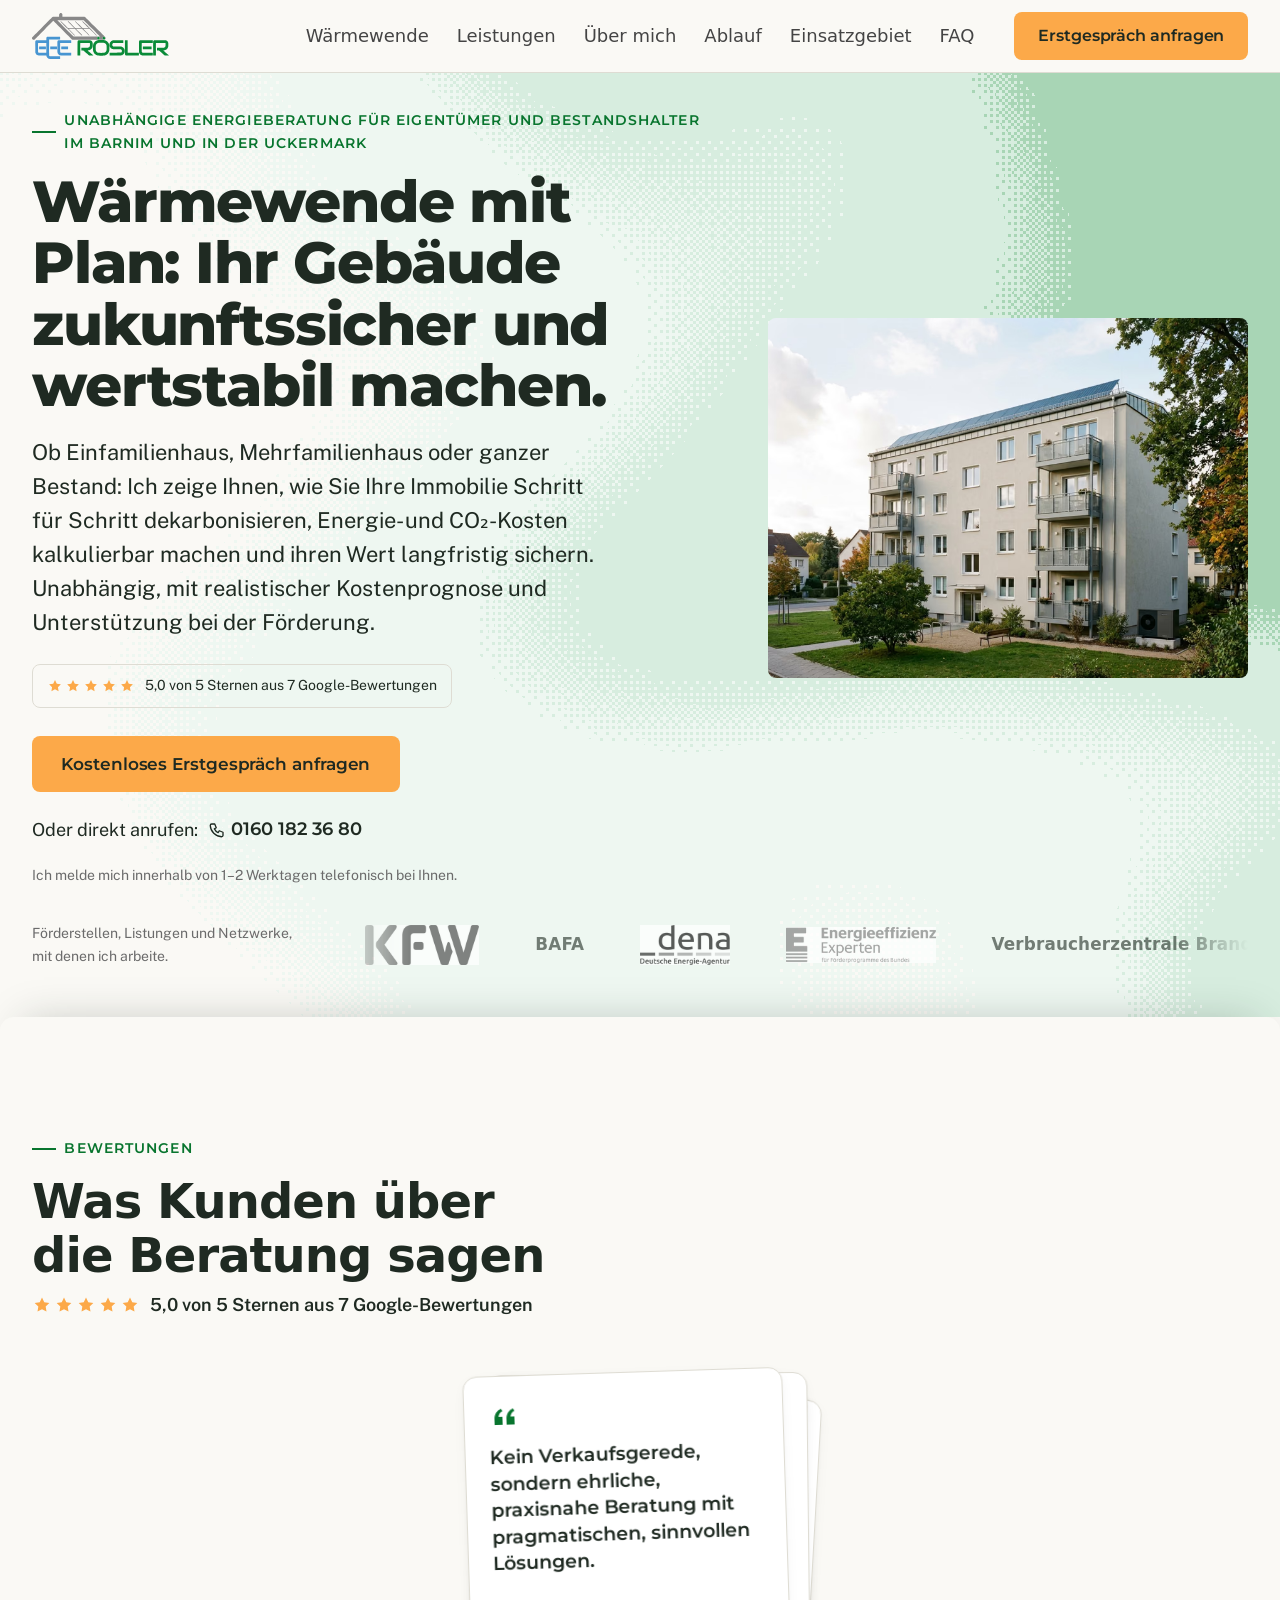
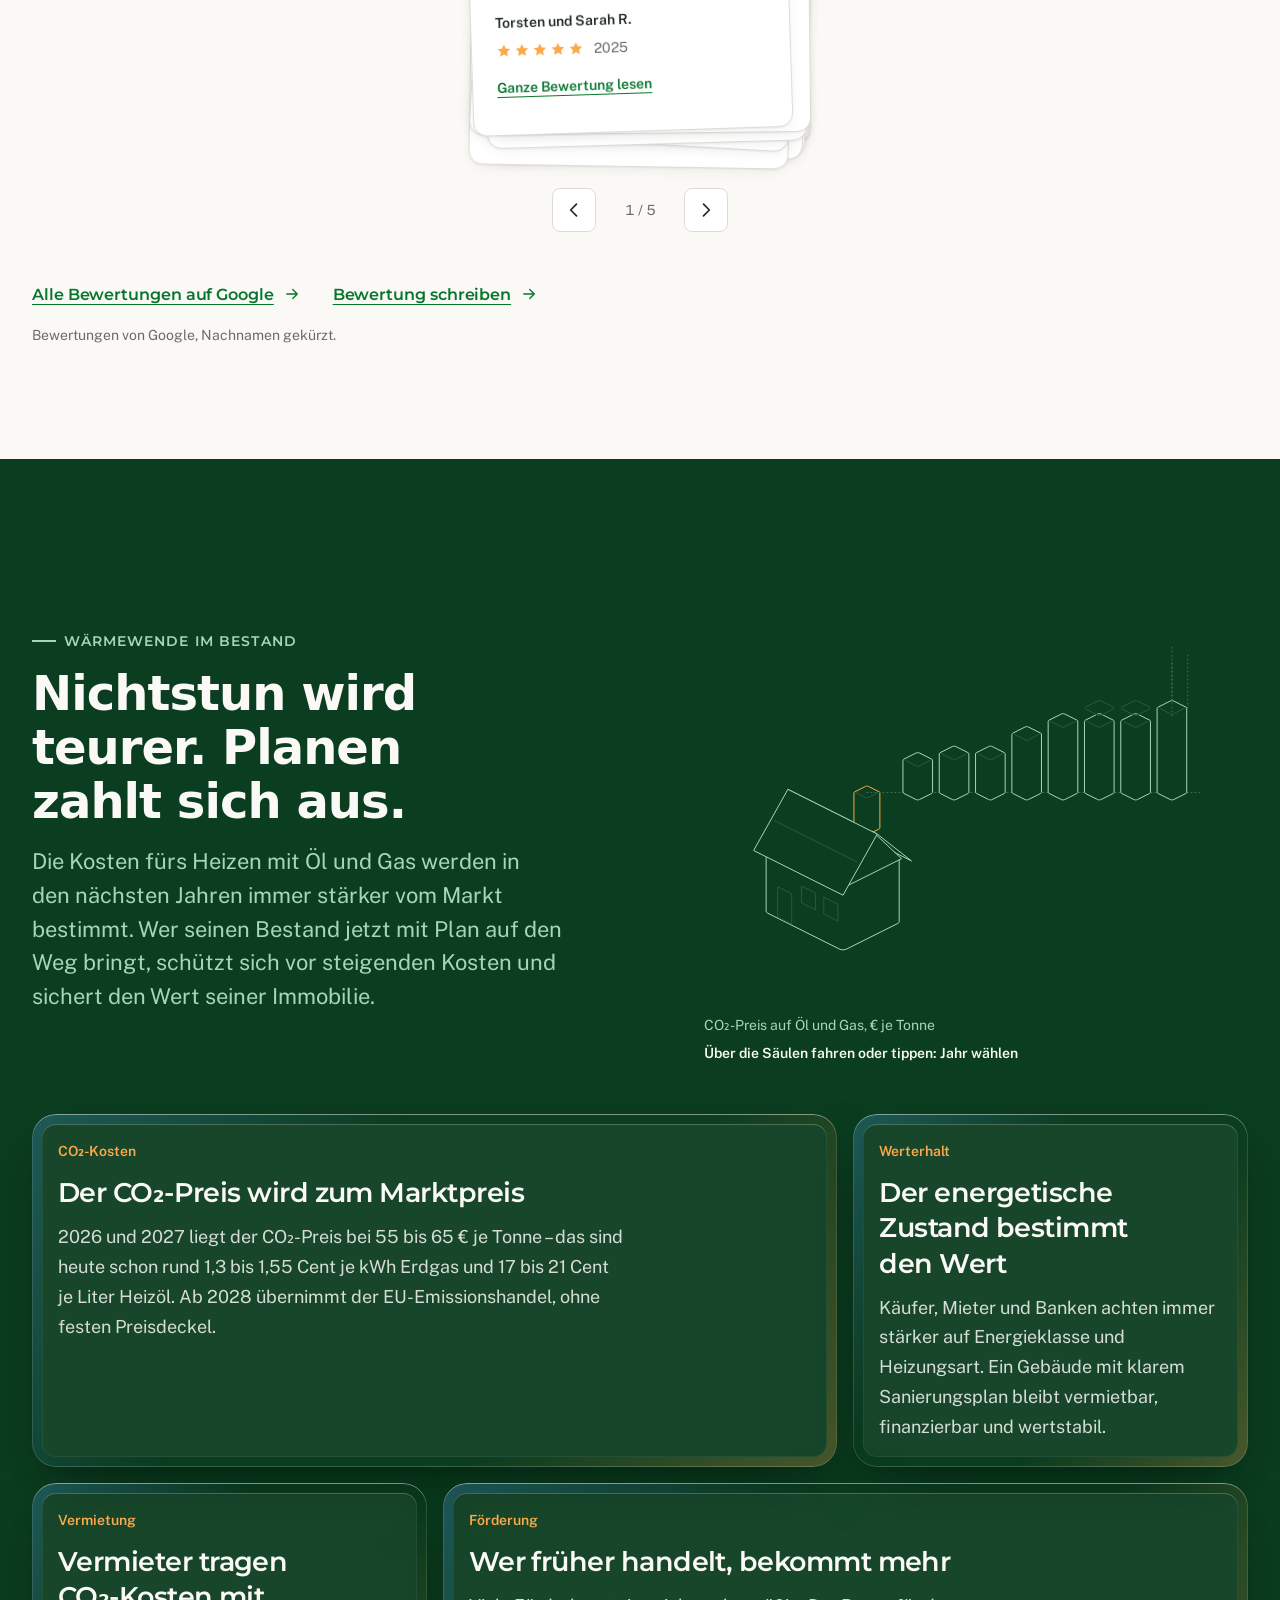
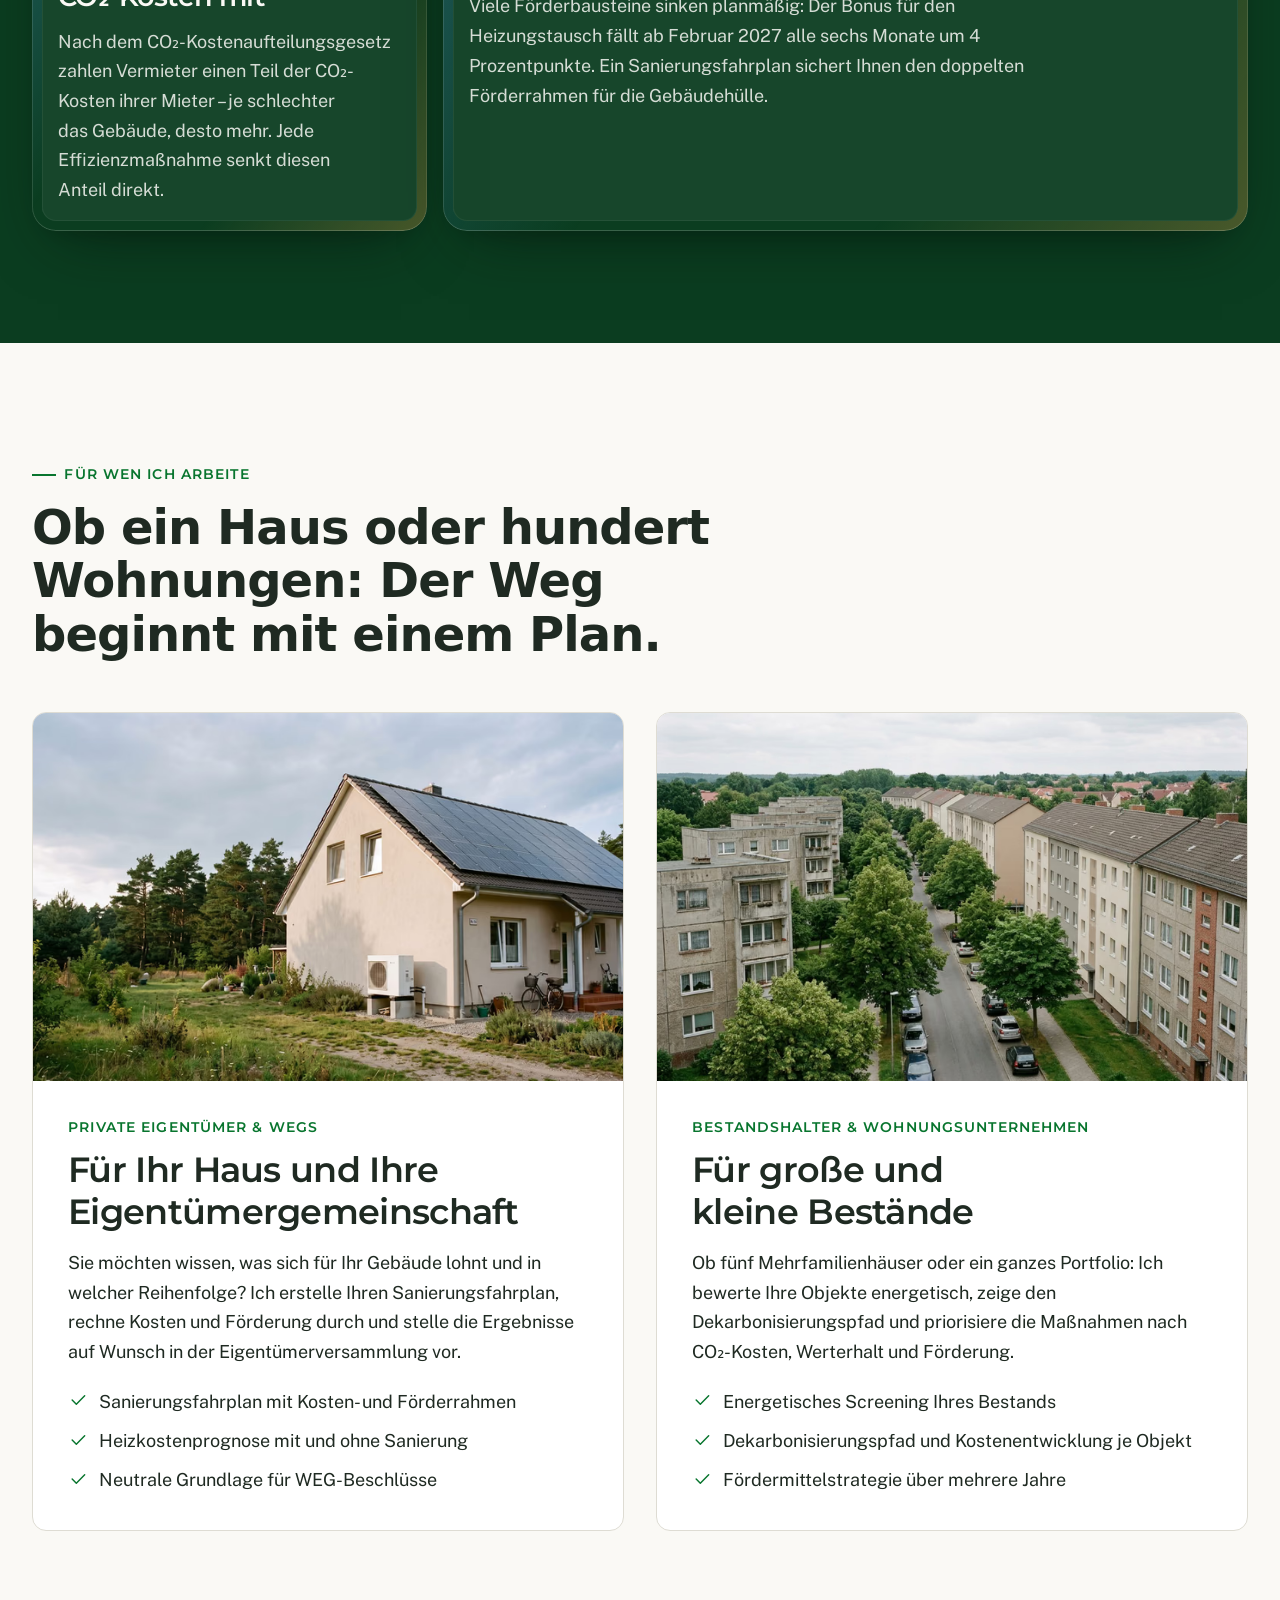
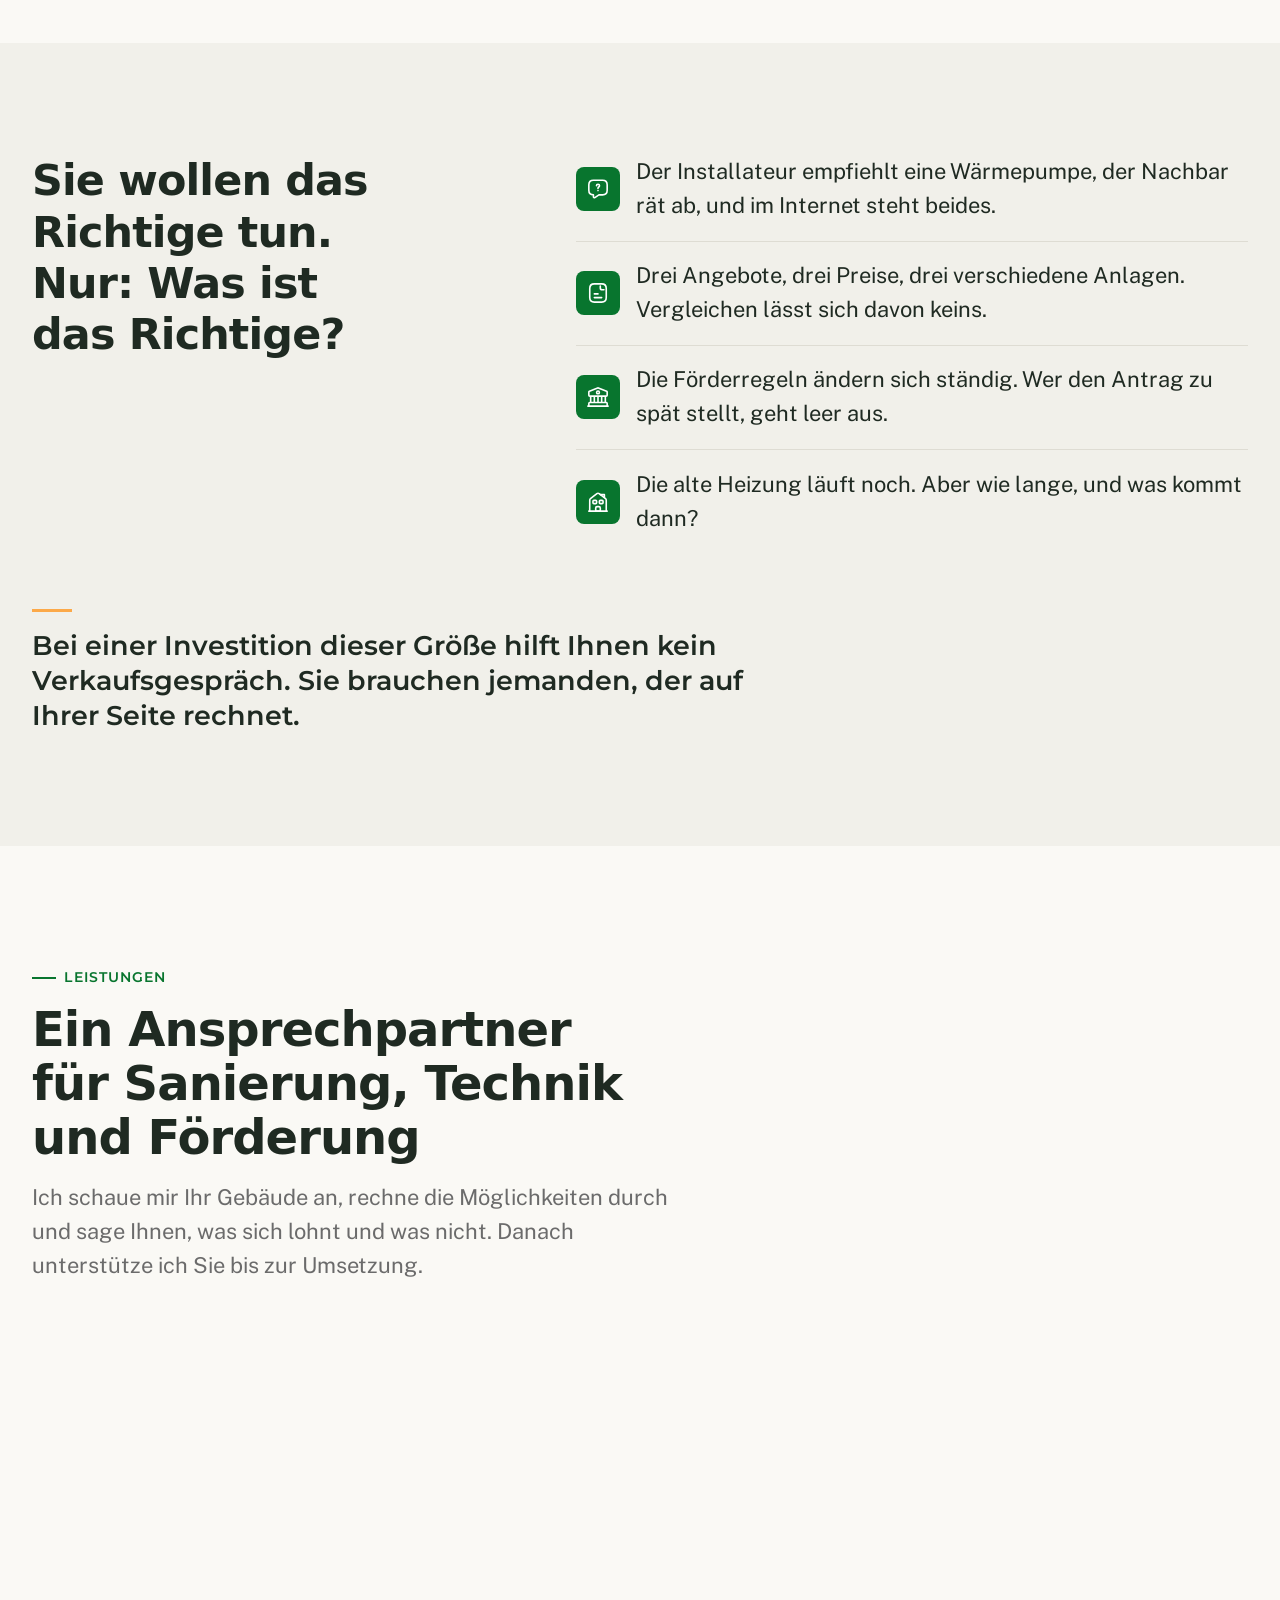
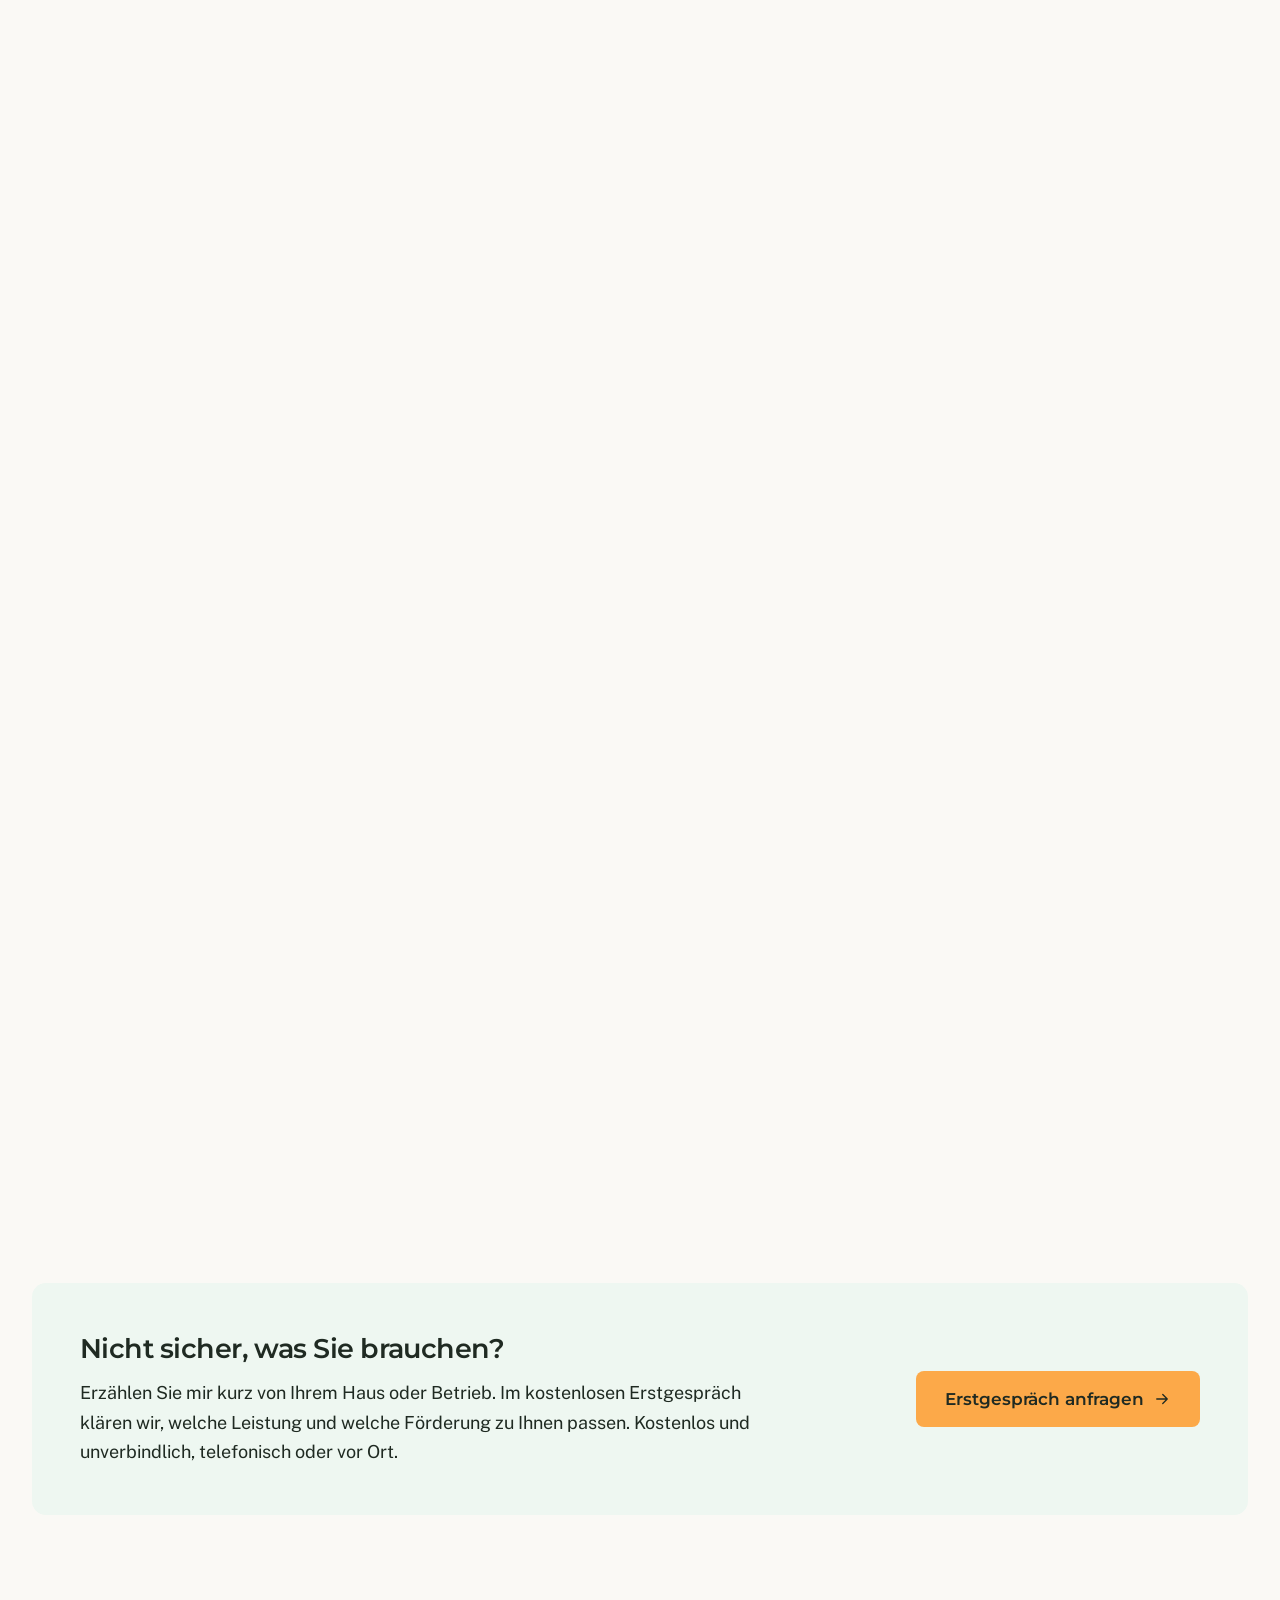
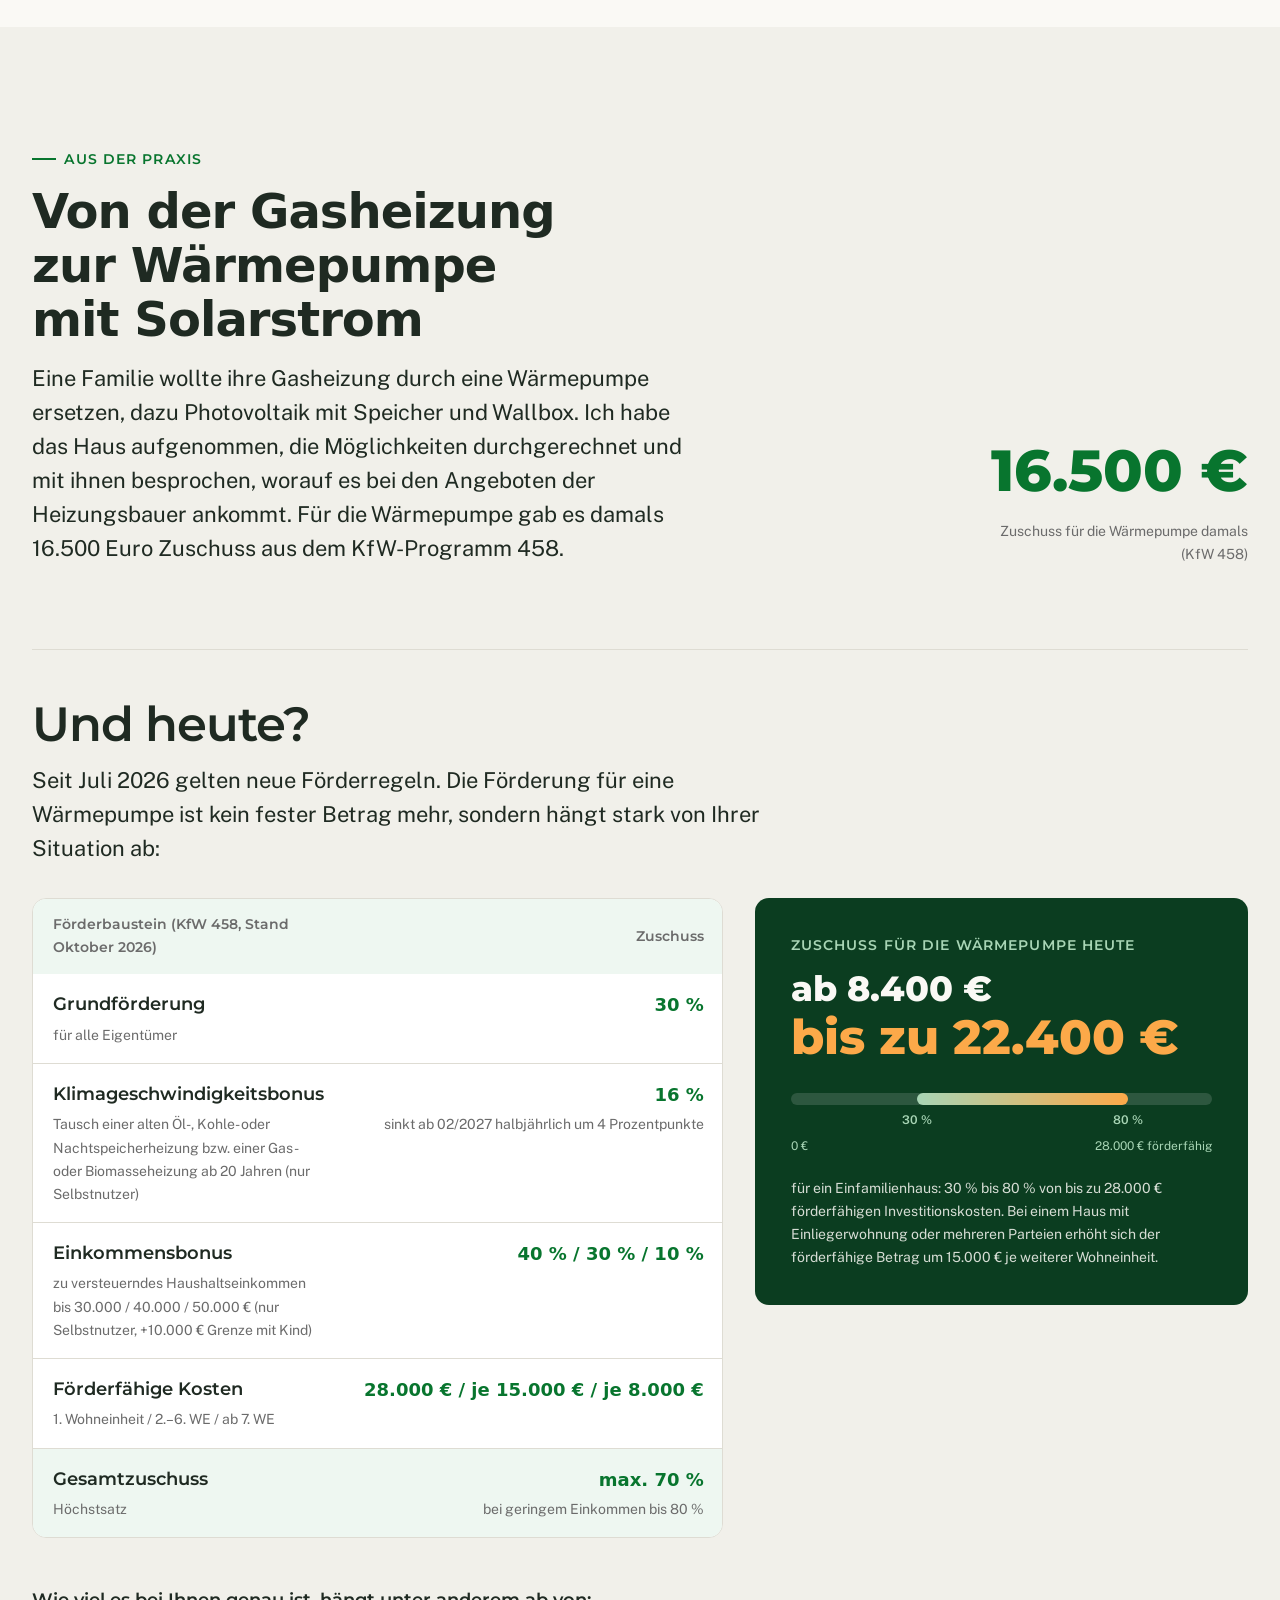
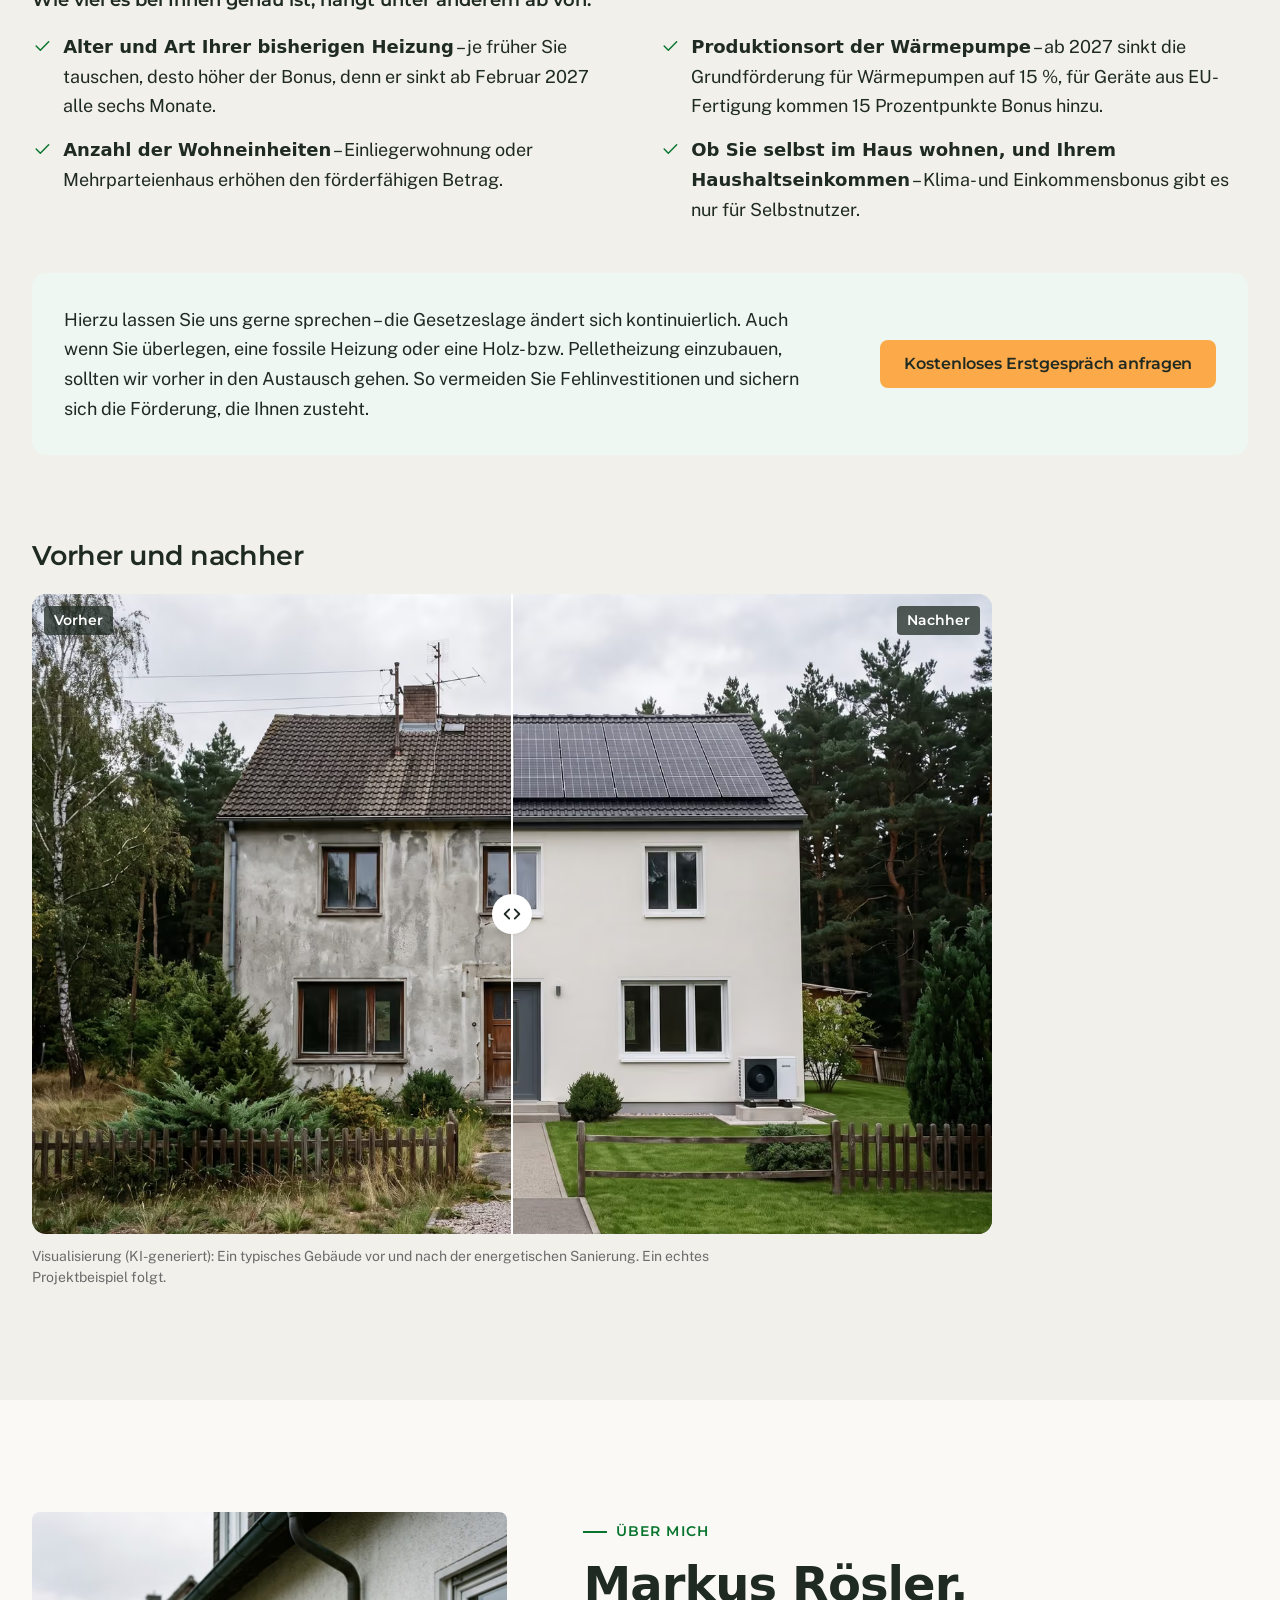
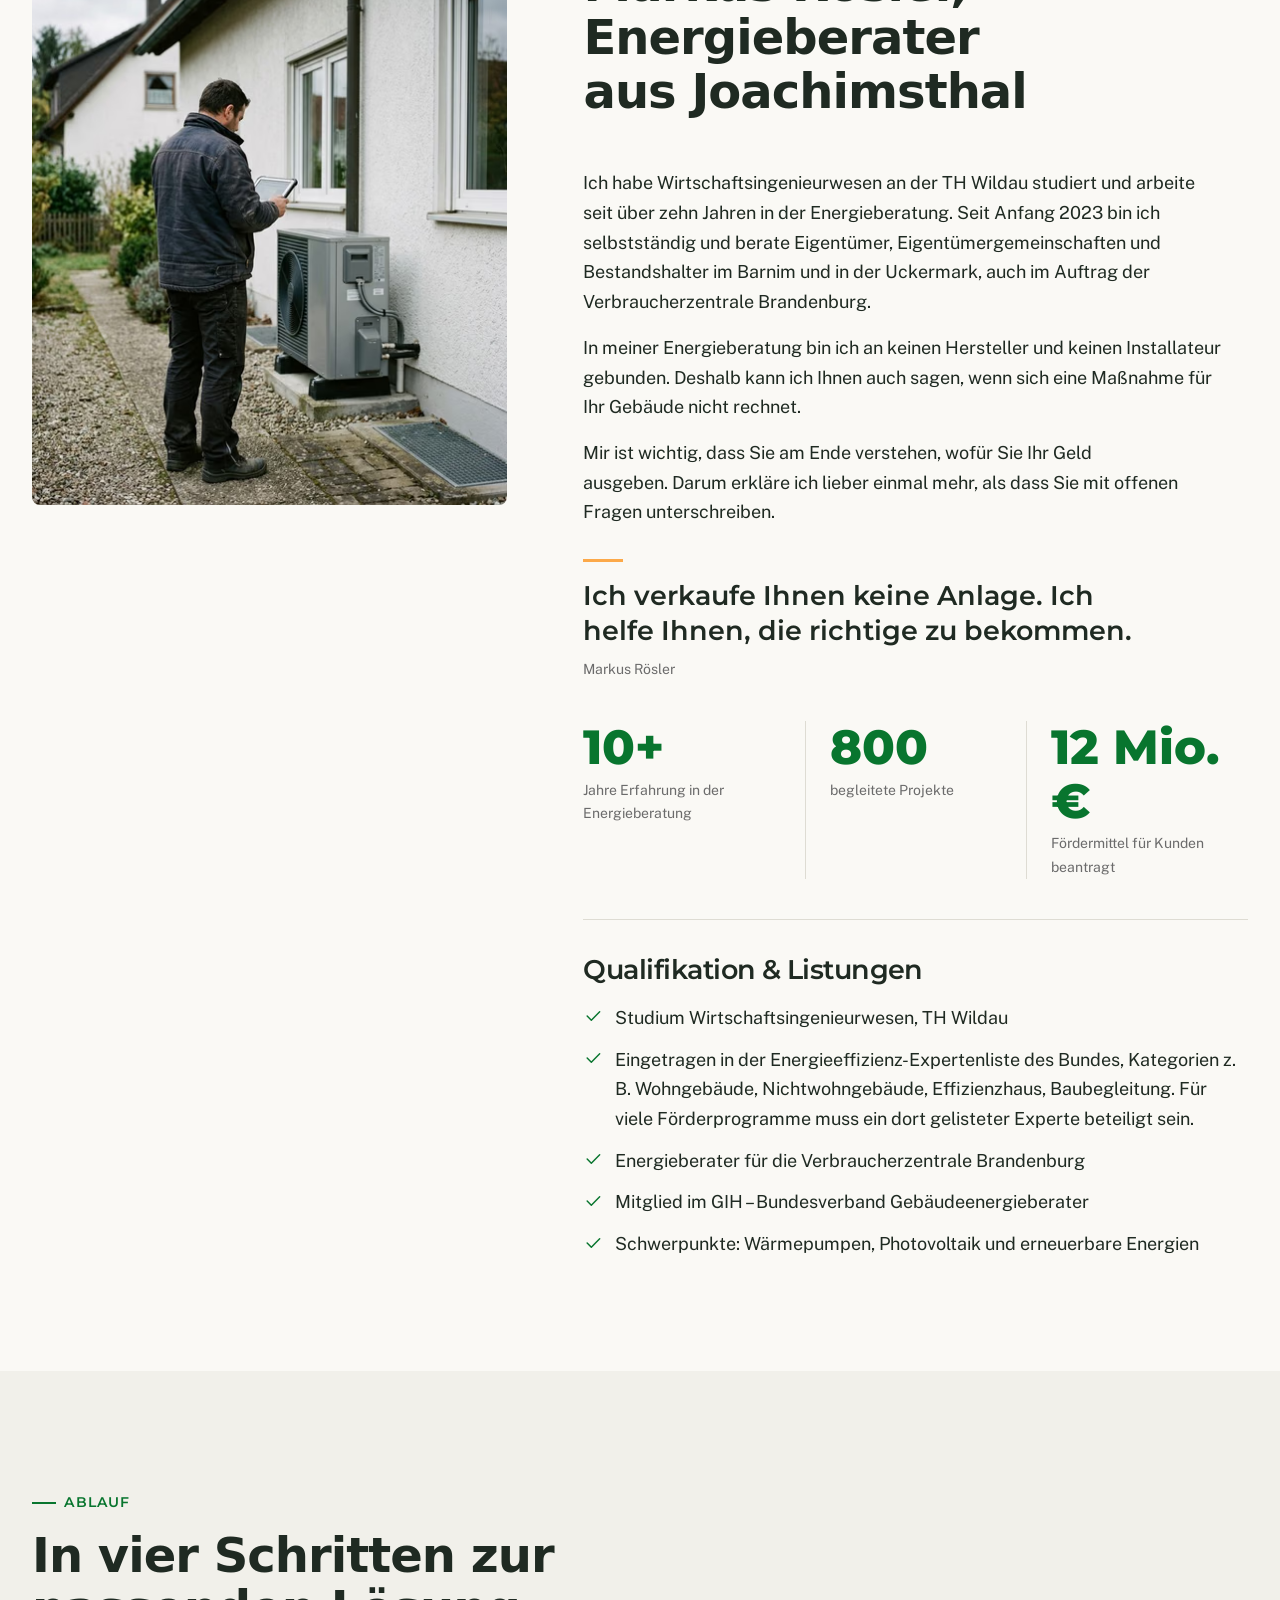
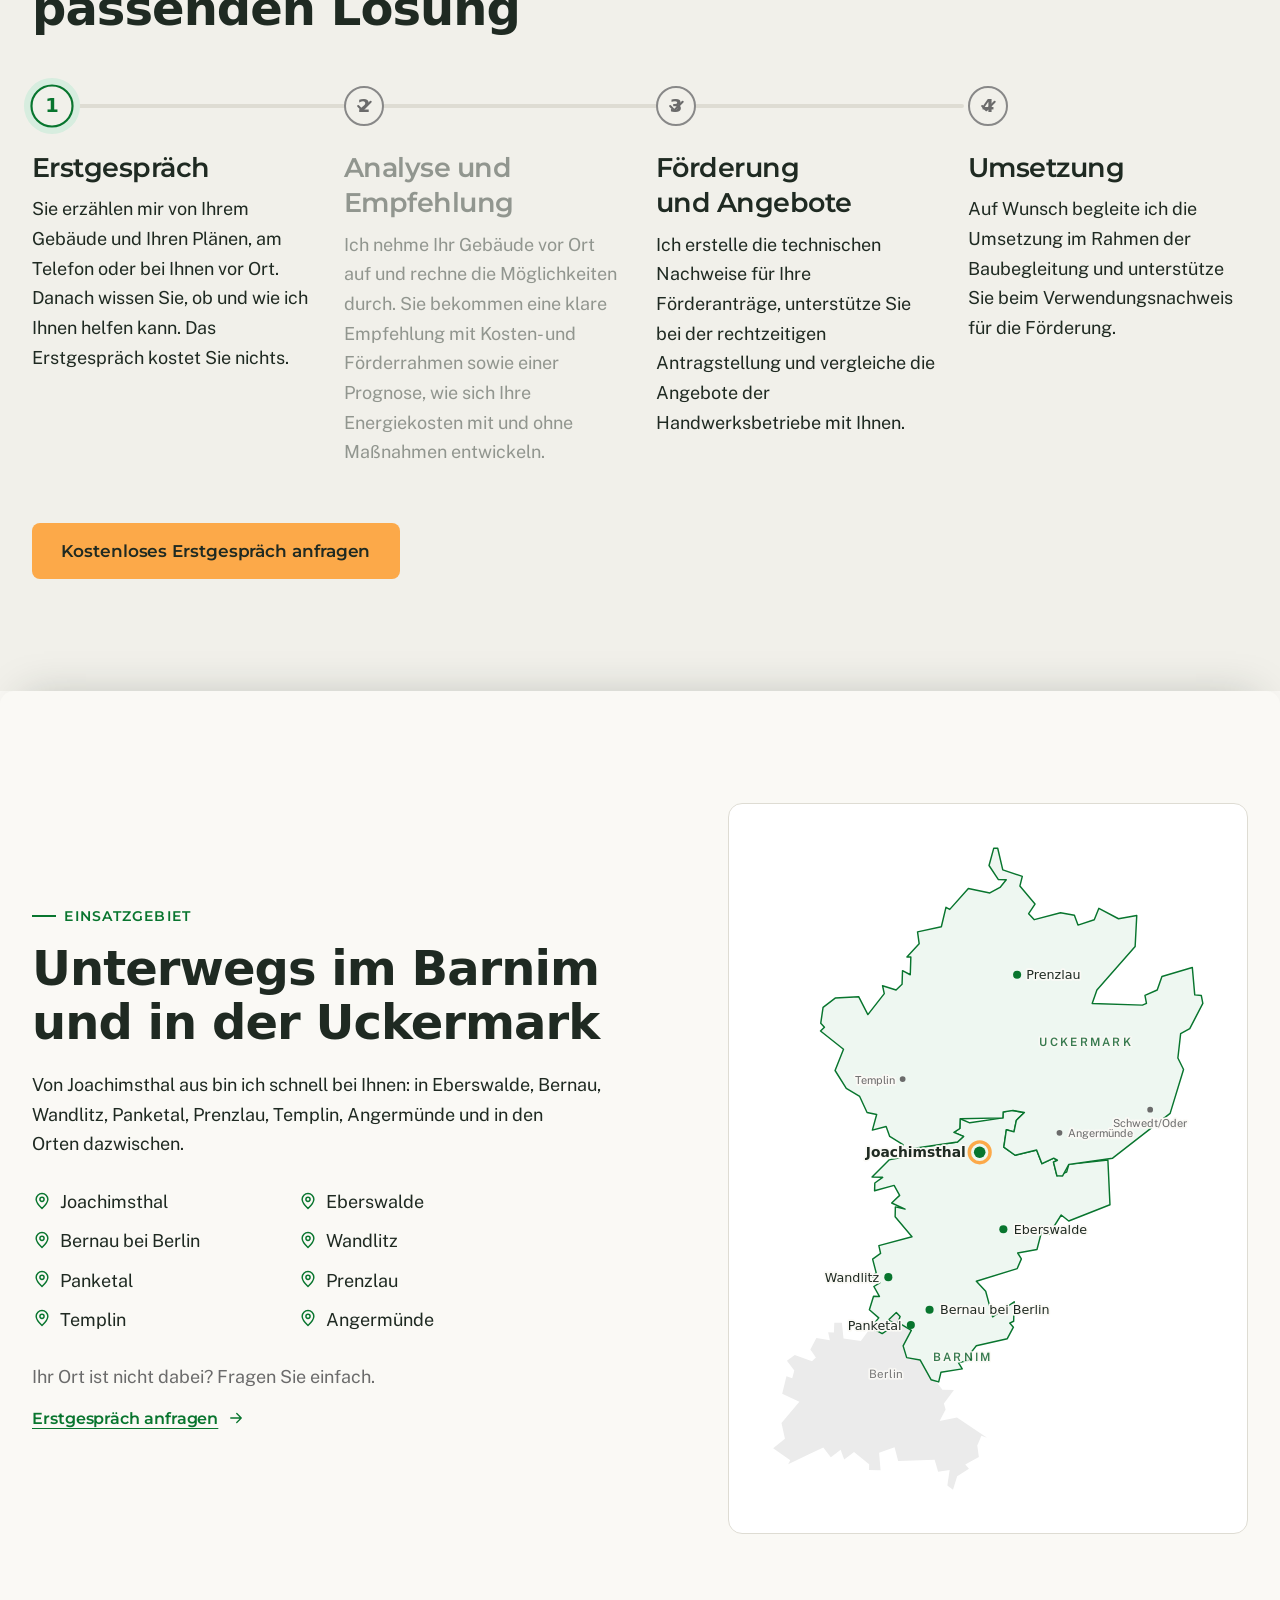
==== commit afb12559: "Update preview: eee-roesler (CO₂-Haus, ruhiges Glas, 6 Leistungen)" ====
--- a/eee-roesler/index.html
+++ b/eee-roesler/index.html
@@ -6,9 +6,878 @@
       setTimeout(function () { d.classList.add('motion-ready'); }, 2500);
     })();
   </script><style>/*! tailwindcss v4.3.3 | MIT License | https://tailwindcss.com */
-@layer properties{@supports (((-webkit-hyphens:none)) and (not (margin-trim:inline))) or ((-moz-orient:inline) and (not (color:rgb(from red r g b)))){*,:before,:after,::backdrop{--tw-rotate-x:initial;--tw-rotate-y:initial;--tw-rotate-z:initial;--tw-skew-x:initial;--tw-skew-y:initial;--tw-border-style:solid;--tw-shadow:0 0 #0000;--tw-shadow-color:initial;--tw-shadow-alpha:100%;--tw-inset-shadow:0 0 #0000;--tw-inset-shadow-color:initial;--tw-inset-shadow-alpha:100%;--tw-ring-color:initial;--tw-ring-shadow:0 0 #0000;--tw-inset-ring-color:initial;--tw-inset-ring-shadow:0 0 #0000;--tw-ring-inset:initial;--tw-ring-offset-width:0px;--tw-ring-offset-color:#fff;--tw-ring-offset-shadow:0 0 #0000;--tw-outline-style:solid;--tw-blur:initial;--tw-brightness:initial;--tw-contrast:initial;--tw-grayscale:initial;--tw-hue-rotate:initial;--tw-invert:initial;--tw-opacity:initial;--tw-saturate:initial;--tw-sepia:initial;--tw-drop-shadow:initial;--tw-drop-shadow-color:initial;--tw-drop-shadow-alpha:100%;--tw-drop-shadow-size:initial;--tw-backdrop-blur:initial;--tw-backdrop-brightness:initial;--tw-backdrop-contrast:initial;--tw-backdrop-grayscale:initial;--tw-backdrop-hue-rotate:initial;--tw-backdrop-invert:initial;--tw-backdrop-opacity:initial;--tw-backdrop-saturate:initial;--tw-backdrop-sepia:initial}}}@layer theme{:root,:host{--font-sans:"Public Sans", ui-sans-serif, system-ui, -apple-system, "Segoe UI", sans-serif;--font-mono:ui-monospace, SFMono-Regular, Menlo, Monaco, Consolas, "Liberation Mono", "Courier New", monospace;--color-orange-100:#feebd3;--color-orange-400:#fca949;--color-orange-500:#f2952a;--color-green-50:#eef7f1;--color-green-100:#d7eddf;--color-green-200:#a8d5b5;--color-green-600:#0a8b37;--color-green-700:#08752e;--color-green-800:#0a5c27;--color-green-950:#0b3d20;--color-blue-100:#e3eff8;--color-blue-500:#4795d1;--color-blue-700:#2b6fa6;--color-gray-200:#ebebeb;--color-gray-400:#888;--color-gray-500:#6b6b6b;--color-gray-700:#444;--color-white:#fff;--spacing:.25rem;--text-sm:.875rem;--text-sm--line-height:1.5;--text-base:clamp(1.0625rem, 1.03rem + .15vw, 1.125rem);--text-base--line-height:1.65;--text-lg:clamp(1.1875rem, 1.13rem + .3vw, 1.375rem);--text-lg--line-height:1.55;--text-xl:clamp(1.375rem, 1.25rem + .55vw, 1.75rem);--text-xl--line-height:1.3;--text-2xl:clamp(1.625rem, 1.4rem + 1vw, 2.25rem);--text-2xl--line-height:1.2;--text-3xl:clamp(2rem, 1.6rem + 1.8vw, 3rem);--text-3xl--line-height:1.12;--text-4xl:clamp(2rem, 1.45rem + 2.7vw, 3.75rem);--text-4xl--line-height:1.06;--tracking-tight:-.02em;--radius-sm:4px;--radius-md:8px;--radius-lg:14px;--ease-out:cubic-bezier(.22, 1, .36, 1);--default-transition-duration:.15s;--default-transition-timing-function:cubic-bezier(.4, 0, .2, 1);--default-font-family:var(--font-sans);--default-mono-font-family:var(--font-mono);--color-paper:#faf9f5;--color-ink:#1f2a22;--color-bg:var(--color-paper);--color-surface:var(--color-white);--color-surface-muted:#f1f0ea;--color-text:var(--color-ink);--color-text-muted:var(--color-gray-500);--color-line:#dedcd3;--color-accent:var(--color-green-700);--color-cta:var(--color-orange-400);--color-cta-hover:var(--color-orange-500);--color-on-cta:var(--color-ink);--color-dark:var(--color-green-950);--color-on-dark:var(--color-paper);--color-on-dark-muted:var(--color-green-200);--font-display:"Montserrat", ui-sans-serif, system-ui, sans-serif;--tracking-eyebrow:.08em;--shadow-card:0 1px 2px #1f2a220f, 0 4px 16px -6px #1f2a221a;--duration-fast:.16s;--duration-base:.32s;--duration-reveal:.7s}}@layer base{*,:after,:before,::backdrop{box-sizing:border-box;border:0 solid;margin:0;padding:0}::file-selector-button{box-sizing:border-box;border:0 solid;margin:0;padding:0}html,:host{-webkit-text-size-adjust:100%;tab-size:4;line-height:1.5;font-family:var(--default-font-family,-apple-system, BlinkMacSystemFont, "Segoe UI", Roboto, "Helvetica Neue", "Noto Sans", Arial, sans-serif, "Apple Color Emoji", "Segoe UI Emoji", "Segoe UI Symbol", "Noto Color Emoji");font-feature-settings:var(--default-font-feature-settings,normal);font-variation-settings:var(--default-font-variation-settings,normal);-webkit-tap-highlight-color:transparent}hr{height:0;color:inherit;border-top-width:1px}abbr:where([title]){text-decoration:underline dotted}h1,h2,h3,h4,h5,h6{font-size:inherit;font-weight:inherit}a{color:inherit;-webkit-text-decoration:inherit;-webkit-text-decoration:inherit;-webkit-text-decoration:inherit;text-decoration:inherit}b,strong{font-weight:bolder}code,kbd,samp,pre{font-family:var(--default-mono-font-family,ui-monospace, SFMono-Regular, Menlo, Monaco, Consolas, "Liberation Mono", "Courier New", monospace);font-feature-settings:var(--default-mono-font-feature-settings,normal);font-variation-settings:var(--default-mono-font-variation-settings,normal);font-size:1em}small{font-size:80%}sub,sup{vertical-align:baseline;font-size:75%;line-height:0;position:relative}sub{bottom:-.25em}sup{top:-.5em}table{text-indent:0;border-color:inherit;border-collapse:collapse}:-moz-focusring:where(:not(iframe)){outline:auto}progress{vertical-align:baseline}summary{display:list-item}ol,ul,menu{list-style:none}img,svg,video,canvas,audio,iframe,embed,object{vertical-align:middle;display:block}img,video{max-width:100%;height:auto}button,input,select,optgroup,textarea{font:inherit;font-feature-settings:inherit;font-variation-settings:inherit;letter-spacing:inherit;color:inherit;opacity:1;background-color:#0000;border-radius:0}::file-selector-button{font:inherit;font-feature-settings:inherit;font-variation-settings:inherit;letter-spacing:inherit;color:inherit;opacity:1;background-color:#0000;border-radius:0}:where(select:is([multiple],[size])) optgroup{font-weight:bolder}:where(select:is([multiple],[size])) optgroup option{padding-inline-start:20px}::file-selector-button{margin-inline-end:4px}::placeholder{opacity:1}@supports (not ((-webkit-appearance:-apple-pay-button))) or (contain-intrinsic-size:1px){::placeholder{color:currentColor}@supports (color:color-mix(in lab, red, red)){::placeholder{color:color-mix(in oklab, currentcolor 50%, transparent)}}}textarea{resize:vertical}::-webkit-search-decoration{-webkit-appearance:none}::-webkit-date-and-time-value{min-height:1lh;text-align:inherit}::-webkit-datetime-edit{display:inline-flex}::-webkit-datetime-edit-fields-wrapper{padding:0}::-webkit-datetime-edit{padding-block:0}::-webkit-datetime-edit-year-field{padding-block:0}::-webkit-datetime-edit-month-field{padding-block:0}::-webkit-datetime-edit-day-field{padding-block:0}::-webkit-datetime-edit-hour-field{padding-block:0}::-webkit-datetime-edit-minute-field{padding-block:0}::-webkit-datetime-edit-second-field{padding-block:0}::-webkit-datetime-edit-millisecond-field{padding-block:0}::-webkit-datetime-edit-meridiem-field{padding-block:0}::-webkit-calendar-picker-indicator{line-height:1}:-moz-ui-invalid{box-shadow:none}button,input:where([type=button],[type=reset],[type=submit]){appearance:button}::file-selector-button{appearance:button}::-webkit-inner-spin-button{height:auto}::-webkit-outer-spin-button{height:auto}[hidden]:where(:not([hidden=until-found])){display:none!important}*,:before,:after{box-sizing:border-box}html{scroll-behavior:smooth;scroll-padding-top:calc(var(--header-h) + 1rem);-webkit-text-size-adjust:100%}body{font-family:var(--font-sans);font-size:var(--text-base);line-height:var(--text-base--line-height);color:var(--color-text);background:var(--color-bg);-webkit-font-smoothing:antialiased;text-rendering:optimizelegibility;margin:0}h1,h2,h3,h4{font-family:var(--font-display);letter-spacing:var(--tracking-tight);text-wrap:balance;margin:0;font-weight:700}h1{font-size:var(--text-4xl);line-height:var(--text-4xl--line-height);font-weight:800}h2{font-size:var(--text-3xl);line-height:var(--text-3xl--line-height)}h3{font-size:var(--text-xl);line-height:var(--text-xl--line-height);font-weight:600}p{text-wrap:pretty}a{color:var(--color-accent);text-underline-offset:.18em}img,svg,video{max-width:100%;height:auto;display:block}:focus-visible{outline:3px solid var(--color-blue-700);outline-offset:3px;border-radius:var(--radius-sm)}::selection{background:var(--color-green-100);color:var(--color-ink)}}@layer components{.container{width:100%;max-width:calc(var(--container-max) + 2 * var(--gutter));padding-inline:var(--gutter);margin-inline:auto}.section{padding-block:var(--section-y)}.section[data-tone=muted]{background:var(--color-surface-muted)}.section[data-tone=dark]{background:var(--color-dark);color:var(--color-on-dark)}.section[data-tone=dark] a{color:var(--color-on-dark)}}@layer utilities{.visible{visibility:visible}.sr-only{clip-path:inset(50%);white-space:nowrap;border-width:0;width:1px;height:1px;margin:-1px;padding:0;position:absolute;overflow:hidden}.static{position:static}.sticky{position:sticky}.container{width:100%}@media (width>=40rem){.container{max-width:40rem}}@media (width>=48rem){.container{max-width:48rem}}@media (width>=64rem){.container{max-width:64rem}}@media (width>=80rem){.container{max-width:80rem}}@media (width>=96rem){.container{max-width:96rem}}.m-675{margin:calc(var(--spacing) * 675)}.flex{display:flex}.hidden{display:none}.inline{display:inline}.flex-shrink{flex-shrink:1}.border-collapse{border-collapse:collapse}.transform{transform:var(--tw-rotate-x,) var(--tw-rotate-y,) var(--tw-rotate-z,) var(--tw-skew-x,) var(--tw-skew-y,)}.resize{resize:both}.flex-wrap{flex-wrap:wrap}.border{border-style:var(--tw-border-style);border-width:1px}.text-sm{font-size:var(--text-sm);line-height:var(--tw-leading,var(--text-sm--line-height))}.text-wrap{text-wrap:wrap}.ring{--tw-ring-shadow:var(--tw-ring-inset,) 0 0 0 calc(1px + var(--tw-ring-offset-width)) var(--tw-ring-color,currentcolor);box-shadow:var(--tw-inset-shadow), var(--tw-inset-ring-shadow), var(--tw-ring-offset-shadow), var(--tw-ring-shadow), var(--tw-shadow)}.outline{outline-style:var(--tw-outline-style);outline-width:1px}.blur{--tw-blur:blur(8px);filter:var(--tw-blur,) var(--tw-brightness,) var(--tw-contrast,) var(--tw-grayscale,) var(--tw-hue-rotate,) var(--tw-invert,) var(--tw-saturate,) var(--tw-sepia,) var(--tw-drop-shadow,)}.filter{filter:var(--tw-blur,) var(--tw-brightness,) var(--tw-contrast,) var(--tw-grayscale,) var(--tw-hue-rotate,) var(--tw-invert,) var(--tw-saturate,) var(--tw-sepia,) var(--tw-drop-shadow,)}.backdrop-filter{backdrop-filter:var(--tw-backdrop-blur,) var(--tw-backdrop-brightness,) var(--tw-backdrop-contrast,) var(--tw-backdrop-grayscale,) var(--tw-backdrop-hue-rotate,) var(--tw-backdrop-invert,) var(--tw-backdrop-opacity,) var(--tw-backdrop-saturate,) var(--tw-backdrop-sepia,)}.transition{transition-property:color,background-color,border-color,outline-color,text-decoration-color,fill,stroke,--tw-gradient-from,--tw-gradient-via,--tw-gradient-to,opacity,box-shadow,transform,translate,scale,rotate,filter,-webkit-backdrop-filter,backdrop-filter,display,content-visibility,overlay,pointer-events;transition-timing-function:var(--tw-ease,var(--default-transition-timing-function));transition-duration:var(--tw-duration,var(--default-transition-duration))}}@font-face{font-family:Montserrat;src:url(/eee-roesler/_astro/montserrat-v31-latin-500.DRFEGfly.woff2)format("woff2");font-weight:500;font-style:normal;font-display:swap}@font-face{font-family:Montserrat;src:url(/eee-roesler/_astro/montserrat-v31-latin-600.UVxSCcoG.woff2)format("woff2");font-weight:600;font-style:normal;font-display:swap}@font-face{font-family:Montserrat;src:url(/eee-roesler/_astro/montserrat-v31-latin-700.BdjcYUrC.woff2)format("woff2");font-weight:700;font-style:normal;font-display:swap}@font-face{font-family:Montserrat;src:url(/eee-roesler/_astro/montserrat-v31-latin-800.axpkC1rd.woff2)format("woff2");font-weight:800;font-style:normal;font-display:swap}@font-face{font-family:Public Sans;src:url(/eee-roesler/_astro/public-sans-latin-400-normal.8Rpg0ruU.woff2)format("woff2");font-weight:400;font-style:normal;font-display:swap}@font-face{font-family:Public Sans;src:url(/eee-roesler/_astro/public-sans-latin-400-italic.B1appi_f.woff2)format("woff2");font-weight:400;font-style:italic;font-display:swap}@font-face{font-family:Public Sans;src:url(/eee-roesler/_astro/public-sans-latin-500-normal.NlrCPXnF.woff2)format("woff2");font-weight:500;font-style:normal;font-display:swap}@font-face{font-family:Public Sans;src:url(/eee-roesler/_astro/public-sans-latin-600-normal.Fru-LXNs.woff2)format("woff2");font-weight:600;font-style:normal;font-display:swap}@font-face{font-family:Public Sans;src:url(/eee-roesler/_astro/public-sans-latin-700-normal.BqJmxWdE.woff2)format("woff2");font-weight:700;font-style:normal;font-display:swap}:root{--container-max:1180px;--container-narrow:760px;--gutter:clamp(1rem, 4vw, 2rem);--section-y:clamp(4rem, 3rem + 5vw, 7.5rem);--header-h:72px;--bottom-bar-h:64px;--color-on-dark-line:#faf9f524;--color-on-dark-body:#faf9f5d6;--glass-tint:#082e186b;--glass-edge:inset 0 1px 0 #faf9f538, inset 0 0 0 1px #faf9f512;--glass-ring:inset 0 1px 0 #faf9f580, inset 0 0 0 1px #faf9f524, inset 0 -1px 0 #faf9f51a;--glass-drop:0 26px 60px -26px #04160bb3, 0 10px 26px -18px #04160b80;--glass-chroma:linear-gradient(125deg, #4795d16b 0%, transparent 36%, transparent 64%, #fca9495c 100%);--glass-spec:radial-gradient(closest-side, #faf9f538, #faf9f50d 48%, transparent 74%);--glass-sweep:linear-gradient(to bottom, #faf9f5e6, #faf9f533 55%, transparent);--stair-fill:linear-gradient(to top, #0a8b370d, #0a8b3773);--stair-open:linear-gradient(to top, #fca9491f, #fca949b3)}@media (prefers-reduced-motion:reduce){html{scroll-behavior:auto}*,:before,:after{transition-duration:.01ms!important;animation-duration:.01ms!important;animation-iteration-count:1!important}}.motion:not(.motion-ready) [data-hero-anim]{visibility:hidden}html.lenis,html.lenis body{height:auto}html.lenis{scroll-behavior:auto}.lenis.lenis-stopped{overflow:clip}.lenis.lenis-smooth [data-lenis-prevent]{overscroll-behavior:contain}@property --tw-rotate-x{syntax:"*";inherits:false}@property --tw-rotate-y{syntax:"*";inherits:false}@property --tw-rotate-z{syntax:"*";inherits:false}@property --tw-skew-x{syntax:"*";inherits:false}@property --tw-skew-y{syntax:"*";inherits:false}@property --tw-border-style{syntax:"*";inherits:false;initial-value:solid}@property --tw-shadow{syntax:"*";inherits:false;initial-value:0 0 #0000}@property --tw-shadow-color{syntax:"*";inherits:false}@property --tw-shadow-alpha{syntax:"<percentage>";inherits:false;initial-value:100%}@property --tw-inset-shadow{syntax:"*";inherits:false;initial-value:0 0 #0000}@property --tw-inset-shadow-color{syntax:"*";inherits:false}@property --tw-inset-shadow-alpha{syntax:"<percentage>";inherits:false;initial-value:100%}@property --tw-ring-color{syntax:"*";inherits:false}@property --tw-ring-shadow{syntax:"*";inherits:false;initial-value:0 0 #0000}@property --tw-inset-ring-color{syntax:"*";inherits:false}@property --tw-inset-ring-shadow{syntax:"*";inherits:false;initial-value:0 0 #0000}@property --tw-ring-inset{syntax:"*";inherits:false}@property --tw-ring-offset-width{syntax:"<length>";inherits:false;initial-value:0}@property --tw-ring-offset-color{syntax:"*";inherits:false;initial-value:#fff}@property --tw-ring-offset-shadow{syntax:"*";inherits:false;initial-value:0 0 #0000}@property --tw-outline-style{syntax:"*";inherits:false;initial-value:solid}@property --tw-blur{syntax:"*";inherits:false}@property --tw-brightness{syntax:"*";inherits:false}@property --tw-contrast{syntax:"*";inherits:false}@property --tw-grayscale{syntax:"*";inherits:false}@property --tw-hue-rotate{syntax:"*";inherits:false}@property --tw-invert{syntax:"*";inherits:false}@property --tw-opacity{syntax:"*";inherits:false}@property --tw-saturate{syntax:"*";inherits:false}@property --tw-sepia{syntax:"*";inherits:false}@property --tw-drop-shadow{syntax:"*";inherits:false}@property --tw-drop-shadow-color{syntax:"*";inherits:false}@property --tw-drop-shadow-alpha{syntax:"<percentage>";inherits:false;initial-value:100%}@property --tw-drop-shadow-size{syntax:"*";inherits:false}@property --tw-backdrop-blur{syntax:"*";inherits:false}@property --tw-backdrop-brightness{syntax:"*";inherits:false}@property --tw-backdrop-contrast{syntax:"*";inherits:false}@property --tw-backdrop-grayscale{syntax:"*";inherits:false}@property --tw-backdrop-hue-rotate{syntax:"*";inherits:false}@property --tw-backdrop-invert{syntax:"*";inherits:false}@property --tw-backdrop-opacity{syntax:"*";inherits:false}@property --tw-backdrop-saturate{syntax:"*";inherits:false}@property --tw-backdrop-sepia{syntax:"*";inherits:false}.icon[data-astro-cid-zgufigjl]{vertical-align:middle;flex-shrink:0;display:inline-block}.btn[data-astro-cid-j6ocf6pu]{border-radius:var(--radius-md);min-height:48px;font-family:var(--font-display);letter-spacing:-.005em;cursor:pointer;transition:background-color var(--duration-fast) var(--ease-out), border-color var(--duration-fast) var(--ease-out), color var(--duration-fast) var(--ease-out), transform var(--duration-fast) var(--ease-out);border:2px solid #0000;justify-content:center;align-items:center;gap:.55em;padding:.75em 1.35em;font-size:1rem;font-weight:600;line-height:1.2;text-decoration:none;display:inline-flex}.btn--lg[data-astro-cid-j6ocf6pu]{min-height:56px;padding:.85em 1.6em;font-size:1.0625rem}.btn[data-astro-cid-j6ocf6pu]:active{transform:translateY(1px)}.btn--cta[data-astro-cid-j6ocf6pu]{background:var(--color-cta);color:var(--color-on-cta)}.btn--cta[data-astro-cid-j6ocf6pu]:hover{background:var(--color-cta-hover)}.btn--primary[data-astro-cid-j6ocf6pu]{background:var(--color-green-700);color:var(--color-white)}.btn--primary[data-astro-cid-j6ocf6pu]:hover{background:var(--color-green-800)}.btn--ghost[data-astro-cid-j6ocf6pu]{color:var(--color-ink);background:0 0;border-color:currentColor}.btn--ghost[data-astro-cid-j6ocf6pu]:hover{background:#1f2a220d}.btn--ghost[data-astro-cid-j6ocf6pu].btn--on-dark{color:var(--color-on-dark)}.btn--ghost[data-astro-cid-j6ocf6pu].btn--on-dark:hover{background:#faf9f514}.btn--link[data-astro-cid-j6ocf6pu]{min-height:44px;color:var(--color-accent);background:0 0;border:0;padding:0;font-size:1rem}.btn--link[data-astro-cid-j6ocf6pu] span[data-astro-cid-j6ocf6pu]{text-underline-offset:.25em;text-decoration:underline 1px}.btn--link[data-astro-cid-j6ocf6pu]:hover span[data-astro-cid-j6ocf6pu]{text-decoration-thickness:2px}.btn--link[data-astro-cid-j6ocf6pu].btn--on-dark{color:var(--color-on-dark)}.btn--link[data-astro-cid-j6ocf6pu] .btn__end{transition:transform var(--duration-fast) var(--ease-out)}.btn--link[data-astro-cid-j6ocf6pu]:hover .btn__end{transform:translate(3px)}@media (prefers-reduced-motion:reduce){.btn[data-astro-cid-j6ocf6pu],.btn--link[data-astro-cid-j6ocf6pu] .btn__end{transition:none}}@media (width<=47.99rem){body{padding-bottom:calc(var(--bottom-bar-h) + env(safe-area-inset-bottom))}}.mobile-bar[data-astro-cid-qphbsgma]{display:none}@media (width<=47.99rem){.mobile-bar[data-astro-cid-qphbsgma]{z-index:40;height:calc(var(--bottom-bar-h) + env(safe-area-inset-bottom));padding:0 var(--gutter) env(safe-area-inset-bottom);background:var(--color-bg);border-top:1px solid var(--color-line);grid-template-columns:1fr 1fr;align-items:center;gap:.75rem;display:grid;position:fixed;inset:auto 0 0}.mobile-bar[data-astro-cid-qphbsgma] .btn{width:100%;min-height:46px}}.skip[data-astro-cid-kgevm5mn]{z-index:100;background:var(--color-ink);color:var(--color-on-dark);font-family:var(--font-display);border-radius:var(--radius-md);padding:.75rem 1.1rem;font-weight:600;text-decoration:none;position:absolute;top:-4rem;left:1rem}.skip[data-astro-cid-kgevm5mn]:focus{top:1rem}.site-header[data-astro-cid-kgevm5mn]{z-index:50;background:var(--color-bg);border-bottom:1px solid var(--color-line);position:sticky;top:0}.site-header__bar[data-astro-cid-kgevm5mn]{height:var(--header-h);justify-content:space-between;align-items:center;gap:1.5rem;display:flex}.site-header__logo[data-astro-cid-kgevm5mn]{flex-shrink:0;line-height:0;display:block}.site-header__logo[data-astro-cid-kgevm5mn] img[data-astro-cid-kgevm5mn]{width:auto;height:40px}.site-header__nav[data-astro-cid-kgevm5mn],.site-header__actions[data-astro-cid-kgevm5mn]{display:none}.site-header__toggle[data-astro-cid-kgevm5mn]{width:48px;height:48px;color:var(--color-ink);cursor:pointer;background:0 0;border:0;justify-content:center;align-items:center;margin-right:-.5rem;padding:0;display:inline-flex}.site-header__toggle[data-astro-cid-kgevm5mn] .i-close{display:none}.site-header__toggle[data-astro-cid-kgevm5mn][aria-expanded=true] .i-close{display:block}.site-header__toggle[data-astro-cid-kgevm5mn][aria-expanded=true] .i-open{display:none}.site-header__phone[data-astro-cid-kgevm5mn]{min-height:44px;font-family:var(--font-display);color:var(--color-ink);white-space:nowrap;align-items:center;gap:.45rem;font-weight:600;text-decoration:none;display:inline-flex}.site-header__phone[data-astro-cid-kgevm5mn]:hover{text-decoration:underline}.site-header__panel[data-astro-cid-kgevm5mn]{background:var(--color-bg);border-bottom:1px solid var(--color-line);max-height:calc(100dvh - var(--header-h));padding-block:.5rem 1.5rem;position:absolute;inset:100% 0 auto;overflow-y:auto}.site-header__panel[data-astro-cid-kgevm5mn][hidden]{display:none}.site-header__panel[data-astro-cid-kgevm5mn] ul[data-astro-cid-kgevm5mn]{margin:0 0 .75rem;padding:0;list-style:none}.site-header__panel[data-astro-cid-kgevm5mn] li[data-astro-cid-kgevm5mn] a[data-astro-cid-kgevm5mn]{border-bottom:1px solid var(--color-line);min-height:48px;font-family:var(--font-sans);font-weight:500;font-size:var(--text-lg);color:var(--color-ink);align-items:center;text-decoration:none;display:flex}.site-header__panel[data-astro-cid-kgevm5mn] li[data-astro-cid-kgevm5mn] a[data-astro-cid-kgevm5mn][aria-current=true]{color:var(--color-green-700);box-shadow:inset 3px 0 0 var(--color-green-600);padding-left:.75rem;font-weight:600}.site-header__phone--panel[data-astro-cid-kgevm5mn]{margin-bottom:.75rem;display:flex}.site-header__panel[data-astro-cid-kgevm5mn] .site-header__panel-cta{width:100%}@media (width>=72rem){.site-header__logo[data-astro-cid-kgevm5mn] img[data-astro-cid-kgevm5mn]{width:auto;height:46px}.site-header__toggle[data-astro-cid-kgevm5mn],.site-header__panel[data-astro-cid-kgevm5mn]{display:none}.site-header__nav[data-astro-cid-kgevm5mn]{margin-left:auto;display:block}.seg[data-astro-cid-kgevm5mn]{white-space:nowrap;border-radius:var(--radius-md);gap:.25rem;margin:0;padding:4px;list-style:none;display:flex;position:relative}.seg[data-astro-cid-kgevm5mn] li[data-astro-cid-kgevm5mn]{z-index:1;position:relative}.seg[data-astro-cid-kgevm5mn] a[data-astro-cid-kgevm5mn]{border-radius:calc(var(--radius-md) - 3px);min-height:40px;color:var(--color-gray-700);transition:color var(--duration-fast) var(--ease-out);align-items:center;padding:0 .75rem;font-weight:500;text-decoration:none;display:inline-flex}.seg[data-astro-cid-kgevm5mn] a[data-astro-cid-kgevm5mn]:hover{color:var(--color-ink)}.seg[data-astro-cid-kgevm5mn] a[data-astro-cid-kgevm5mn][aria-current=true]{color:var(--color-green-700);font-weight:600}.seg[data-astro-cid-kgevm5mn] .seg__thumb[data-astro-cid-kgevm5mn]{z-index:0;width:var(--w,0px);transform:translateX(var(--l,0px));background:var(--color-gray-200);border-radius:calc(var(--radius-md) - 3px);pointer-events:none;transition:opacity var(--duration-base) var(--ease-out);position:absolute;top:4px;bottom:4px;left:0}.seg[data-astro-cid-kgevm5mn] .seg__thumb[data-astro-cid-kgevm5mn][data-hidden]{opacity:0}.site-header__actions[data-astro-cid-kgevm5mn]{align-items:center;gap:1.25rem;display:flex}.site-header__actions[data-astro-cid-kgevm5mn] .btn{white-space:nowrap}}@media (width>=72rem) and (width<=85.999rem){.site-header__actions[data-astro-cid-kgevm5mn] .site-header__phone[data-astro-cid-kgevm5mn]{display:none}}.site-footer[data-astro-cid-yvkg62gd]{background:var(--color-green-950);color:var(--color-on-dark);font-size:var(--text-base);padding-block:clamp(3rem,2rem + 3vw,4.5rem) 1.5rem}.site-footer[data-astro-cid-yvkg62gd] a[data-astro-cid-yvkg62gd]{color:var(--color-on-dark);text-underline-offset:.2em}.site-footer[data-astro-cid-yvkg62gd] a[data-astro-cid-yvkg62gd]:hover{text-decoration-thickness:2px}.site-footer__grid[data-astro-cid-yvkg62gd]{gap:2rem;display:grid}.site-footer__brand[data-astro-cid-yvkg62gd] img[data-astro-cid-yvkg62gd]{width:auto;height:40px}.site-footer__brand[data-astro-cid-yvkg62gd] p[data-astro-cid-yvkg62gd]{max-width:24rem;color:var(--color-on-dark-muted);margin:1rem 0 0}.site-footer__col[data-astro-cid-yvkg62gd]{flex-direction:column;gap:.35rem;margin:0;padding:0;font-style:normal;list-style:none;display:flex}.site-footer__col[data-astro-cid-yvkg62gd] a[data-astro-cid-yvkg62gd]{align-items:center;gap:.35rem;width:fit-content;min-height:32px;display:inline-flex}.site-footer__links[data-astro-cid-yvkg62gd]{gap:.1rem}.site-footer__links[data-astro-cid-yvkg62gd] li[data-astro-cid-yvkg62gd]{display:block}.site-footer__area[data-astro-cid-yvkg62gd]{font-size:var(--text-sm);color:var(--color-on-dark-muted);margin:0}.site-footer__legal[data-astro-cid-yvkg62gd]{font-size:var(--text-sm);color:var(--color-on-dark-muted);border-top:1px solid #faf9f52e;margin:2.5rem 0 0;padding-top:1.25rem}@media (width>=48rem){.site-footer__grid[data-astro-cid-yvkg62gd]{grid-template-columns:1fr 1fr}}@media (width>=64rem){.site-footer__grid[data-astro-cid-yvkg62gd]{grid-template-columns:1.4fr 1fr 1fr 1fr;gap:3rem}}
-.photo[data-astro-cid-pm5ksejz]{border-radius:var(--radius-md);background:var(--color-surface-muted);position:relative;overflow:hidden}.photo[data-astro-cid-pm5ksejz] img{width:100%;height:auto;display:block}.photo[data-astro-cid-pm5ksejz][data-cover] picture{height:100%;display:block}.photo[data-astro-cid-pm5ksejz][data-cover] img{object-fit:cover;height:100%}.photo__badge[data-astro-cid-pm5ksejz]{letter-spacing:.04em;text-transform:uppercase;border-radius:var(--radius-sm);color:#fff;pointer-events:none;background:#1f2a22bf;padding:2px 6px;font-size:11px;font-weight:600;position:absolute;top:8px;left:8px}.hero.section{padding-block:clamp(2rem,1rem + 4vw,3rem) clamp(1.5rem,1rem + 2vw,2.5rem)}@media (width>=64rem){.hero.section{padding-block:clamp(1rem,4vh,3rem) clamp(.75rem,2vh,2rem)}}.hero__grid[data-astro-cid-yodha2z4]{align-items:center;gap:2.25rem;display:grid}.hero__eyebrow[data-astro-cid-yodha2z4]{font-family:var(--font-display);font-size:var(--text-sm);letter-spacing:var(--tracking-eyebrow);text-transform:uppercase;color:var(--color-green-700);align-items:center;gap:.6em;margin:0 0 1rem;font-weight:600;display:inline-flex}.hero__eyebrow[data-astro-cid-yodha2z4]:before{content:"";background:currentColor;flex-shrink:0;width:1.5rem;height:2px}.hero__sub[data-astro-cid-yodha2z4]{max-width:36rem;font-size:var(--text-lg);line-height:var(--text-lg--line-height);margin:1.25rem 0 0}.hero__chip[data-astro-cid-yodha2z4]{border:1px solid var(--color-line);border-radius:var(--radius-md);min-height:44px;font-size:var(--text-sm);color:var(--color-ink);transition:border-color var(--duration-fast) var(--ease-out);align-items:center;gap:.6rem;margin-top:1.5rem;padding:.55rem .9rem;text-decoration:none;display:inline-flex}.hero__chip[data-astro-cid-yodha2z4]:hover{border-color:var(--color-green-700)}.hero__stars[data-astro-cid-yodha2z4]{color:var(--color-orange-400);gap:2px;display:inline-flex}.hero__cta[data-astro-cid-yodha2z4]{flex-wrap:wrap;align-items:center;gap:1rem 1.75rem;margin-top:1.75rem;display:flex}.hero__phone[data-astro-cid-yodha2z4]{flex-wrap:wrap;align-items:center;gap:.25rem .6rem;margin:0;display:flex}.hero__phone[data-astro-cid-yodha2z4] a[data-astro-cid-yodha2z4]{min-height:44px;font-family:var(--font-display);color:var(--color-ink);align-items:center;gap:.35rem;font-weight:600;display:inline-flex}.hero__note[data-astro-cid-yodha2z4]{font-size:var(--text-sm);color:var(--color-text-muted);margin:.75rem 0 0}.hero__cta[data-astro-cid-yodha2z4] .btn{text-align:center;max-width:100%}@media (width>=64rem){.hero__grid[data-astro-cid-yodha2z4]{grid-template-columns:7fr 5fr;gap:4rem}}.trust.section{padding-block:0 clamp(1.25rem,1rem + 1.5vw,2rem)}.trust__label[data-astro-cid-jae3lzry]{font-size:var(--text-sm);color:var(--color-text-muted);margin:0}.trust__marquee[data-astro-cid-jae3lzry]{border-top:1px solid var(--color-line);margin-top:1rem;padding-block:.5rem;overflow:hidden;-webkit-mask:linear-gradient(90deg,#0000,#000 8% 92%,#0000);mask:linear-gradient(90deg,#0000,#000 8% 92%,#0000)}.trust__track[data-astro-cid-jae3lzry]{width:max-content;animation:38s linear infinite trust-scroll;display:flex}.trust__marquee[data-astro-cid-jae3lzry]:hover .trust__track[data-astro-cid-jae3lzry]{animation-play-state:paused}.trust__list[data-astro-cid-jae3lzry]{align-items:center;gap:3.5rem;margin:0;padding:.75rem 1.75rem;list-style:none;display:flex}.trust__word[data-astro-cid-jae3lzry]{font-family:var(--font-display);letter-spacing:.01em;white-space:nowrap;color:var(--color-ink);opacity:.6;font-size:1.05rem;font-weight:700;display:block}.trust__list[data-astro-cid-jae3lzry] img[data-astro-cid-jae3lzry]{object-fit:contain;mix-blend-mode:multiply;filter:grayscale();opacity:.7;width:auto;max-width:150px;height:40px;transition:filter var(--duration-base), opacity var(--duration-base);display:block}.trust__list[data-astro-cid-jae3lzry] img[data-astro-cid-jae3lzry]:hover{filter:none;opacity:1}@media (width>=64rem){.trust .container{grid-template-columns:minmax(0,17rem) minmax(0,1fr);align-items:center;gap:2rem;display:grid}.trust__marquee[data-astro-cid-jae3lzry]{border-top:0;border-left:1px solid var(--color-line);margin-top:0}}@keyframes trust-scroll{to{transform:translate(-50%)}}@media (prefers-reduced-motion:reduce){.trust__track[data-astro-cid-jae3lzry]{flex-wrap:wrap;width:auto;animation:none}.trust__list[data-astro-cid-jae3lzry][aria-hidden=true]{display:none}.trust__list[data-astro-cid-jae3lzry]{flex-wrap:wrap;padding:0}.trust__marquee[data-astro-cid-jae3lzry]{-webkit-mask:none;mask:none}}.sh[data-astro-cid-4pwhl5fg]{max-width:46rem;margin-bottom:clamp(2rem,1.5rem + 2vw,3.25rem)}.sh--center[data-astro-cid-4pwhl5fg]{text-align:center;margin-inline:auto}.sh__eyebrow[data-astro-cid-4pwhl5fg]{font-family:var(--font-display);font-size:var(--text-sm);letter-spacing:var(--tracking-eyebrow);text-transform:uppercase;color:var(--color-green-700);align-items:center;gap:.6em;margin:0 0 .9rem;font-weight:600;display:inline-flex}.sh__eyebrow[data-astro-cid-4pwhl5fg]:before{content:"";background:currentColor;width:1.5rem;height:2px}.sh__intro[data-astro-cid-4pwhl5fg]{font-size:var(--text-lg);line-height:var(--text-lg--line-height);color:var(--color-text-muted);max-width:40rem;margin:1rem 0 0}.sh--center[data-astro-cid-4pwhl5fg] .sh__intro[data-astro-cid-4pwhl5fg]{margin-inline:auto}.sh--dark[data-astro-cid-4pwhl5fg] .sh__eyebrow[data-astro-cid-4pwhl5fg]{color:var(--color-on-dark-muted)}.sh--dark[data-astro-cid-4pwhl5fg] .sh__heading[data-astro-cid-4pwhl5fg]{color:var(--color-on-dark)}.sh--dark[data-astro-cid-4pwhl5fg] .sh__intro[data-astro-cid-4pwhl5fg]{color:var(--color-on-dark-muted)}.rv__head[data-astro-cid-67ep6ump]{gap:.5rem;margin-bottom:clamp(1.5rem,1rem + 2vw,2.5rem);display:grid}.rv__head[data-astro-cid-67ep6ump] .sh{margin-bottom:0}.rv__summary[data-astro-cid-67ep6ump]{color:var(--color-text);flex-wrap:wrap;align-items:center;gap:.6rem;margin:0;font-weight:600;display:flex}.rv__stars[data-astro-cid-67ep6ump]{color:var(--color-orange-400);gap:2px;display:inline-flex}.rd{position:relative}.rd__stage{height:420px;margin-inline:calc(-1 * var(--gutter));touch-action:pan-y;cursor:grab;user-select:none;position:relative;overflow:hidden}.rd__stage:active{cursor:grabbing}.rd__origin{width:0;height:0;position:absolute;top:50%;left:50%}.rd__card{perspective:1200px;will-change:transform;position:absolute;top:0;left:0}.rd__flip{width:100%;height:100%;transform-style:preserve-3d;transition:transform .7s var(--ease-out), translate var(--duration-base) var(--ease-out);position:relative}.rd__flip.is-flipped{transform:rotateY(180deg)}@media (hover:hover) and (pointer:fine){.rd__card:hover .rd__flip{translate:0 -6px}}.rd__face{background:var(--color-surface);border:1px solid var(--color-line);border-radius:var(--radius-lg);box-shadow:var(--shadow-card);-webkit-backface-visibility:hidden;backface-visibility:hidden;flex-direction:column;margin:0;padding:1.5rem;display:flex;position:absolute;inset:0}.rd__back{background:var(--color-green-50);overflow-y:auto;transform:rotateY(180deg)}.rd__quote{color:var(--color-green-700);flex-shrink:0;margin-bottom:.75rem}.rd__excerpt{font-family:var(--font-display);color:var(--color-ink);text-wrap:pretty;-webkit-line-clamp:7;line-clamp:7;-webkit-box-orient:vertical;margin:0;font-size:1.1875rem;font-weight:600;line-height:1.4;display:-webkit-box;overflow:hidden}.rd__meta{font-size:var(--text-sm);color:var(--color-text-muted);gap:.3rem;margin-top:auto;padding-top:1rem;display:grid}.rd__row{align-items:center;gap:.6rem;display:flex}.rd__name{color:var(--color-text);margin:0;font-weight:600}.rd__stars{color:var(--color-orange-400);gap:2px;display:inline-flex}.rd__full{font-size:var(--text-sm);margin:.5rem 0 0;line-height:1.6}.rd__more{min-height:44px;font:inherit;font-weight:600;font-size:var(--text-sm);color:var(--color-accent);text-underline-offset:.25em;cursor:pointer;background:0 0;border:0;align-self:flex-start;margin-top:.25rem;padding:0;text-decoration:underline}.rd__controls{justify-content:center;align-items:center;gap:1rem;margin-top:.5rem;display:flex}.rd__nav{border:1px solid var(--color-line);border-radius:var(--radius-md);background:var(--color-surface);width:44px;height:44px;color:var(--color-ink);cursor:pointer;transition:border-color var(--duration-fast) var(--ease-out);justify-content:center;align-items:center;display:inline-flex}.rd__nav:hover{border-color:var(--color-green-700)}.rd__count{text-align:center;font-variant-numeric:tabular-nums;min-width:3.5rem;font-size:var(--text-sm);color:var(--color-text-muted)}@media (prefers-reduced-motion:reduce){.rd__flip{transition:none}}.rv__links[data-astro-cid-67ep6ump]{flex-wrap:wrap;gap:.25rem 2rem;margin-top:clamp(1.5rem,1rem + 2vw,2.5rem);display:flex}.rv__note[data-astro-cid-67ep6ump]{font-size:var(--text-sm);color:var(--color-text-muted);margin:.5rem 0 0}.glass[data-astro-cid-6tkeen25]{--rim:12px;--radius:26px;isolation:isolate;border-radius:var(--radius);box-shadow:var(--glass-drop);color:var(--color-on-dark);position:relative;overflow:hidden}.glass[data-astro-cid-6tkeen25]>span[data-astro-cid-6tkeen25]{pointer-events:none;position:absolute}.glass__body[data-astro-cid-6tkeen25]{inset:var(--rim);border-radius:calc(var(--radius) - var(--rim));background:var(--glass-tint);box-shadow:var(--glass-edge);-webkit-backdrop-filter:blur(11px)saturate(160%)brightness(1.02)}.glass__rim[data-astro-cid-6tkeen25],.glass__chroma[data-astro-cid-6tkeen25]{border-radius:inherit;padding:var(--rim);box-sizing:border-box;-webkit-mask-composite:xor;inset:0;-webkit-mask:linear-gradient(#000 0 0) content-box,linear-gradient(#000 0 0);-webkit-mask-composite:xor,source-over;mask:linear-gradient(#000 0 0) content-box exclude,linear-gradient(#000 0 0)}.glass__rim[data-astro-cid-6tkeen25]{-webkit-backdrop-filter:blur(1px)saturate(172%)brightness(1.07)}.glass--bend[data-astro-cid-6tkeen25] .glass__rim[data-astro-cid-6tkeen25]{-webkit-backdrop-filter:url(#glass-refraction)blur(1px)saturate(172%)brightness(1.07)}.glass__light[data-astro-cid-6tkeen25]{border-radius:inherit;isolation:isolate;inset:0;overflow:hidden}.glass__light[data-astro-cid-6tkeen25]>span[data-astro-cid-6tkeen25]{position:absolute}.glass__chroma[data-astro-cid-6tkeen25]{background:var(--glass-chroma);mix-blend-mode:plus-lighter;transform:translate(var(--rx,0px), var(--ry,0px))}.glass__spec[data-astro-cid-6tkeen25]{background:var(--glass-spec);mix-blend-mode:plus-lighter;width:260px;height:260px;transform:translate(var(--sx,0px), var(--sy,0px));will-change:transform;margin:-130px 0 0 -130px;top:28%;left:30%}.glass__sweep[data-astro-cid-6tkeen25]{width:42%;height:calc(var(--rim) + 2px);background:var(--glass-sweep);mix-blend-mode:plus-lighter;transform:translateX(var(--wx,0px));top:0;left:29%;-webkit-mask:linear-gradient(90deg,#0000,#000 42% 58%,#0000);mask:linear-gradient(90deg,#0000,#000 42% 58%,#0000)}.glass__ring[data-astro-cid-6tkeen25]{border-radius:inherit;box-shadow:var(--glass-ring);inset:0}.glass__content[data-astro-cid-6tkeen25]{padding:max(1.5rem, calc(var(--rim) + 1rem));height:100%;position:relative}@media (hover:hover) and (pointer:fine) and (prefers-reduced-motion:no-preference){.glass[data-astro-cid-6tkeen25]{transition:transform .3s var(--ease-out)}.glass[data-astro-cid-6tkeen25]:hover{transform:translateY(-3px)scale(1.006)}}.glass-defs[data-astro-cid-6tkeen25]{width:0;height:0;position:absolute;overflow:hidden}.iso{--anatomy-page:#0b0b0b;--anatomy-card:#131313;--anatomy-text:#a3a3a3;--anatomy-strong:#e6e6e6;--anatomy-muted:#6e6e6e;--anatomy-paper:#131313;--anatomy-face:#1b1b1b;--anatomy-top:#1c1c1c;--anatomy-shade-0:#0f0f0f;--anatomy-shade-1:#121212;--anatomy-shade-2:#151515;--anatomy-shade-3:#181818;--anatomy-lit-top:#262626;--anatomy-lit-shade:#1d1d1d;--anatomy-hi:#d4d4d4;--anatomy-mid:#6a6a6a;--anatomy-lo:#3e3e3e;--anatomy-faint:#2a2a2a;--anatomy-lit:#fff;--anatomy-halo:#050505;--anatomy-halo-opacity:.9;--anatomy-dot:#e6e6e6;--anatomy-red:#ff6b6b;--anatomy-green:#6be0a0;--anatomy-blue:#6b9bff;--anatomy-weight:.6px;--anatomy-ease:cubic-bezier(.32,.72,0,1);--anatomy-mono:ui-monospace,"SF Mono",Menlo,Consolas,monospace;--anatomy-lift:inset 0 1px 0 0 #ffffff0a,inset 0 0 0 1px #ffffff06,0 0 0 1px #00000026,0 1px 1px -.5px #00000014,0 3px 3px -1.5px #00000014,0 6px 6px -3px #00000014,0 12px 12px -6px #00000014}.iso[data-theme=light]{--anatomy-page:#f2f2ef;--anatomy-card:#fbfbfa;--anatomy-text:#57575a;--anatomy-strong:#18181a;--anatomy-muted:#8c8c90;--anatomy-paper:#fbfbfa;--anatomy-face:#fff;--anatomy-top:#fff;--anatomy-shade-0:#dcdcd9;--anatomy-shade-1:#e5e5e2;--anatomy-shade-2:#ededea;--anatomy-shade-3:#f4f4f1;--anatomy-lit-top:#fff;--anatomy-lit-shade:#eeeeeb;--anatomy-hi:#26262a;--anatomy-mid:#8a8a8f;--anatomy-lo:#b4b4b8;--anatomy-faint:#d4d4d6;--anatomy-lit:#000;--anatomy-halo:#8a8a80;--anatomy-halo-opacity:.32;--anatomy-dot:#3a3a3e;--anatomy-red:#e5484d;--anatomy-green:#30a46c;--anatomy-blue:#3e63dd;--anatomy-lift:inset 0 1px 0 0 #fff,0 0 0 1px #0000000f,0 1px 1px -.5px #0000000a,0 3px 3px -1.5px #0000000a,0 6px 6px -3px #0000000a,0 12px 12px -6px #0000000a}.iso-svg{width:100%;height:auto;display:block;overflow:visible}.iso-svg path,.iso-svg circle{vector-effect:non-scaling-stroke}.iso-fill{fill:var(--anatomy-paper);stroke:none}.iso-solid[data-lit]>.iso-fill{fill:var(--anatomy-face)}.iso-shade,.iso-top{stroke:none}.iso-shade[data-shade="0"]{fill:var(--anatomy-shade-0)}.iso-shade[data-shade="1"]{fill:var(--anatomy-shade-1)}.iso-shade[data-shade="2"]{fill:var(--anatomy-shade-2)}.iso-shade[data-shade="3"]{fill:var(--anatomy-shade-3)}.iso-top{fill:var(--anatomy-top)}.iso-solid[data-lit]>.iso-top{fill:var(--anatomy-lit-top)}.iso-solid[data-lit]>.iso-shade{fill:var(--anatomy-lit-shade)}.iso-solid[data-seamless]>.iso-shade,.iso-solid[data-seamless]>.iso-top{stroke-width:.4px;stroke-linejoin:round}.iso-solid[data-seamless]>.iso-shade[data-shade="0"]{stroke:var(--anatomy-shade-0)}.iso-solid[data-seamless]>.iso-shade[data-shade="1"]{stroke:var(--anatomy-shade-1)}.iso-solid[data-seamless]>.iso-shade[data-shade="2"]{stroke:var(--anatomy-shade-2)}.iso-solid[data-seamless]>.iso-shade[data-shade="3"]{stroke:var(--anatomy-shade-3)}.iso-solid[data-seamless]>.iso-top{stroke:var(--anatomy-top)}.iso-solid[data-seamless][data-lit]>.iso-top{stroke:var(--anatomy-lit-top)}.iso-solid[data-seamless][data-lit]>.iso-shade{stroke:var(--anatomy-lit-shade)}.iso-solid[data-lit]>.iso-edge{stroke:var(--anatomy-lit)}.iso-halo{fill:var(--anatomy-halo);stroke:none;filter:blur(9px);opacity:var(--anatomy-halo-opacity);transform:translateY(3px)}.iso-line{fill:none;stroke:var(--anatomy-lo);stroke-width:var(--anatomy-weight);stroke-linecap:round;stroke-linejoin:round}.iso-line[data-tone=hi]{stroke:var(--anatomy-hi)}.iso-line[data-tone=mid]{stroke:var(--anatomy-mid)}.iso-line[data-tone=lo]{stroke:var(--anatomy-lo)}.iso-line[data-tone=faint]{stroke:var(--anatomy-faint)}.iso-line[data-tone=lit]{stroke:var(--anatomy-lit)}.iso-line[data-tone=red]{stroke:var(--anatomy-red)}.iso-line[data-tone=green]{stroke:var(--anatomy-green)}.iso-line[data-tone=blue]{stroke:var(--anatomy-blue)}.iso-line[data-dotted]{stroke-dasharray:.01 3.5;stroke-width:1px}.iso-line[data-dashed]{stroke-dasharray:3 3}.iso-line[data-flow]{stroke-dasharray:2 6}.iso-wire-end{fill:var(--anatomy-paper);stroke:var(--anatomy-lo);stroke-width:var(--anatomy-weight)}.iso-wire[data-tone=hi] .iso-wire-end{stroke:var(--anatomy-hi)}.iso-wire[data-tone=mid] .iso-wire-end{stroke:var(--anatomy-mid)}.iso-wire[data-tone=faint] .iso-wire-end{stroke:var(--anatomy-faint)}.iso-wire[data-tone=lit] .iso-wire-end{stroke:var(--anatomy-lit)}.iso-dots circle{fill:var(--anatomy-dot);stroke:none;opacity:.32}.iso-dots[data-tone=hi] circle{opacity:.85}.iso-dots[data-tone=mid] circle{opacity:.45}.iso-dots[data-tone=lo] circle{opacity:.22}.iso-dots[data-tone=faint] circle{opacity:.12}.iso-face-text{fill:var(--anatomy-mid);font-family:var(--anatomy-mono);letter-spacing:.04em}.iso-face-text[data-tone=hi]{fill:var(--anatomy-hi)}.iso-face-text[data-tone=lo]{fill:var(--anatomy-lo)}.iso-face-text[data-tone=faint]{fill:var(--anatomy-faint)}.tb-body{fill:var(--anatomy-shade-2);stroke:none}.tb-shine{fill:var(--anatomy-top);stroke:none}.tb-shade{fill:var(--anatomy-shade-0);stroke:none}.tb-ring{fill:none;stroke:var(--anatomy-lo);stroke-width:.45px;stroke-linecap:butt;stroke-linejoin:round}.tb-ring[data-tone=mid]{stroke:var(--anatomy-mid)}.tb-ring[data-tone=faint]{stroke:var(--anatomy-faint)}.tb-ring[data-tone=hi]{stroke:var(--anatomy-hi)}@keyframes iso-flow{to{stroke-dashoffset:-32px}}@keyframes iso-pulse{0%,to{opacity:.18}12%{opacity:1}40%{opacity:.18}}.iso-line[data-flow]{animation:1.6s linear infinite iso-flow}.iso-dots circle[data-pulse]{animation:1.6s step-end infinite iso-pulse;animation-delay:var(--pulse-at,0s)}.iso-figure{margin:32px 0 36px}.iso-plate{background:var(--anatomy-card);box-shadow:0 0 0 1px var(--anatomy-mid);--anatomy-paper:var(--anatomy-card);border-radius:0;padding:52px 24px;position:relative}.iso-plate-corners{pointer-events:none;position:absolute;inset:18px 20px}.iso-plate-corner{color:var(--anatomy-muted);font-family:var(--anatomy-mono);letter-spacing:.04em;white-space:nowrap;font-size:10.5px;line-height:1;position:absolute}.iso-plate-corner[data-corner=fig]{color:var(--anatomy-text);top:0;left:0}.iso-plate-corner[data-corner=title]{text-transform:uppercase;letter-spacing:.1em;top:0;right:0}.iso-plate-corner[data-corner=hint]{text-transform:uppercase;letter-spacing:.1em;bottom:0;left:0}.iso-plate-corner[data-corner=readout]{color:var(--anatomy-text);font-variant-numeric:tabular-nums;bottom:0;right:0}.iso-plate .iso-svg{margin:0 auto}.iso-legend{color:var(--anatomy-muted);gap:8px;margin-top:12px;font-size:13px;line-height:1.55;display:grid}.iso-keys{flex-wrap:wrap;gap:6px 18px;display:flex}.iso-key{align-items:center;gap:7px;display:inline-flex}.iso-swatch{flex:none;width:16px;height:10px;overflow:visible}.iso-swatch path{fill:none;stroke:var(--anatomy-hi);stroke-width:1px;vector-effect:non-scaling-stroke;stroke-linejoin:round;stroke-linecap:round}.iso-swatch[data-mark=raised] path,.iso-swatch[data-mark=flat] path{stroke:var(--anatomy-mid)}.iso-swatch[data-mark=lit] path{stroke:var(--anatomy-lit)}.iso-swatch[data-mark=dim] path{stroke:var(--anatomy-lo)}.iso-swatch[data-mark=dotted] path{stroke-dasharray:.01 3;stroke-width:1.4px}.iso-swatch[data-mark=dashed] path{stroke-dasharray:3 2.5}.iso-swatch[data-mark=red] path{stroke:var(--anatomy-red)}.iso-swatch[data-mark=green] path{stroke:var(--anatomy-green)}.iso-swatch[data-mark=blue] path{stroke:var(--anatomy-blue)}.iso-swatch-crease{stroke:var(--anatomy-lo)!important}@media (width<=560px){.iso-plate{padding:48px 12px 70px}.iso-plate-corner[data-corner=hint]{bottom:18px}}@media (prefers-reduced-motion:reduce){.iso-line[data-flow],.iso-dots circle[data-pulse]{animation:none}}.co2m[data-astro-cid-ycfkkryb].iso{--anatomy-paper:#0d4626;--anatomy-face:#11532e;--anatomy-top:#135a32;--anatomy-shade-0:#0a3a1f;--anatomy-shade-1:#0c4023;--anatomy-shade-2:#0e4727;--anatomy-shade-3:#104d2b;--anatomy-lit-top:#1a6a3d;--anatomy-lit-shade:#145834;--anatomy-hi:#e8f4ec;--anatomy-mid:#a3c9b0;--anatomy-lo:#6a9a7b;--anatomy-faint:#3f7253;--anatomy-lit:var(--color-orange-400);--anatomy-halo:#031208;--anatomy-halo-opacity:.85;--anatomy-dot:#e6f2ea;--anatomy-red:var(--color-orange-400);--anatomy-green:var(--color-green-200);--anatomy-weight:.9px;--anatomy-mono:var(--font-sans);gap:.75rem;display:grid}.co2m__head[data-astro-cid-ycfkkryb],.co2m__foot[data-astro-cid-ycfkkryb]{font-size:var(--text-sm);color:var(--color-on-dark-muted);justify-content:space-between;align-items:baseline;gap:1rem;display:flex}.co2m__head[data-astro-cid-ycfkkryb] span[data-astro-cid-ycfkkryb]:last-child{color:var(--color-orange-400);font-weight:600}.co2m__stage[data-astro-cid-ycfkkryb]{cursor:ew-resize;border-radius:14px}.co2m__stage[data-astro-cid-ycfkkryb]:focus-visible{outline:2px solid var(--color-orange-400);outline-offset:4px}.co2m__stage[data-astro-cid-ycfkkryb] svg{width:100%;height:auto;display:block;overflow:visible}.co2m__readout[data-astro-cid-ycfkkryb]{color:var(--color-on-dark);text-align:right;font-variant-numeric:tabular-nums;font-weight:600}.co2m__hint[data-astro-cid-ycfkkryb]{flex-shrink:0}@media (width<=40rem){.co2m__foot[data-astro-cid-ycfkkryb]{flex-direction:column;align-items:flex-start}.co2m__readout[data-astro-cid-ycfkkryb]{text-align:left}}.wn__bento[data-astro-cid-j64cbg3q]{margin-top:clamp(2rem,1.5rem + 2vw,3.5rem);position:relative}.wn__stairs[data-astro-cid-j64cbg3q]{z-index:0;grid-template-columns:repeat(8,minmax(0,1fr));align-items:end;gap:clamp(.5rem,1.5vw,1.25rem);display:grid;position:absolute;inset:12% -2% 0}.wn__stairs[data-astro-cid-j64cbg3q] span[data-astro-cid-j64cbg3q]{background:var(--stair-fill);transform-origin:50% 100%;border-radius:14px 14px 0 0;display:block}.wn__stairs[data-astro-cid-j64cbg3q] .wn__stairs-open[data-astro-cid-j64cbg3q]{background:var(--stair-open)}.wn__grid[data-astro-cid-j64cbg3q]{z-index:1;gap:1rem;display:grid;position:relative}.wn__reasons[data-astro-cid-j64cbg3q]{margin:0;padding:0;list-style:none;display:contents}.wn__grid[data-astro-cid-j64cbg3q] .wn__tile{min-width:0;margin:0}.wn__label[data-astro-cid-j64cbg3q]{font-size:var(--text-sm);color:var(--color-orange-400);margin:0 0 .75rem;font-weight:600}.wn__title[data-astro-cid-j64cbg3q]{font-size:var(--text-xl);line-height:var(--text-xl--line-height);color:var(--color-on-dark);text-wrap:balance;overflow-wrap:break-word;min-width:0;margin:0 0 .75rem}.wn__body[data-astro-cid-j64cbg3q]{color:var(--color-on-dark-body);max-width:36rem;margin:0}@media (width>=48rem){.wn__grid[data-astro-cid-j64cbg3q]{grid-template-columns:repeat(2,minmax(0,1fr))}.wn__grid[data-astro-cid-j64cbg3q] .wn__tile--chart{grid-column:1/-1}}@media (width>=64rem){.wn__grid[data-astro-cid-j64cbg3q]{grid-template-columns:repeat(6,minmax(0,1fr))}.wn__grid[data-astro-cid-j64cbg3q] .wn__tile--chart{grid-area:1/1/3/5}.wn__grid[data-astro-cid-j64cbg3q] .wn__tile--r1{grid-area:1/5/auto/7}.wn__grid[data-astro-cid-j64cbg3q] .wn__tile--r2{grid-area:2/5/auto/7}.wn__grid[data-astro-cid-j64cbg3q] .wn__tile--r3{grid-area:3/1/auto/4}.wn__grid[data-astro-cid-j64cbg3q] .wn__tile--r4{grid-area:3/4/auto/7}.wn__grid[data-astro-cid-j64cbg3q] .wn__tile--chart .glass__content{flex-direction:column;justify-content:center;display:flex}}.au__grid[data-astro-cid-gab4iiek]{gap:clamp(1.25rem,1rem + 1.5vw,2rem);display:grid}.au__card[data-astro-cid-gab4iiek]{background:var(--color-surface);border:1px solid var(--color-line);border-radius:var(--radius-lg);transition:box-shadow var(--duration-base) var(--ease-out), transform var(--duration-base) var(--ease-out);flex-direction:column;display:flex;overflow:hidden}.au__photo[data-astro-cid-gab4iiek] .photo{border-radius:0}.au__photo[data-astro-cid-gab4iiek] img{transition:transform .9s var(--ease-out)}.au__body[data-astro-cid-gab4iiek]{padding:clamp(1.25rem,1rem + 1.5vw,2.25rem)}.au__label[data-astro-cid-gab4iiek]{font-family:var(--font-display);font-size:var(--text-sm);letter-spacing:var(--tracking-eyebrow);text-transform:uppercase;color:var(--color-green-700);margin:0 0 .6rem;font-weight:600}.au__title[data-astro-cid-gab4iiek]{font-size:var(--text-2xl);line-height:var(--text-2xl--line-height);text-wrap:balance;margin:0 0 .9rem}.au__text[data-astro-cid-gab4iiek]{margin:0 0 1.25rem}.au__points[data-astro-cid-gab4iiek]{gap:.6rem;margin:0;padding:0;list-style:none;display:grid}.au__points[data-astro-cid-gab4iiek] li[data-astro-cid-gab4iiek]{align-items:flex-start;gap:.7rem;display:flex}.au__points[data-astro-cid-gab4iiek] .icon{color:var(--color-green-700);flex-shrink:0;margin-top:.2em}@media (hover:hover) and (pointer:fine){.au__card[data-astro-cid-gab4iiek]:hover{box-shadow:var(--shadow-card);transform:translateY(-3px)}.au__card[data-astro-cid-gab4iiek]:hover .au__photo[data-astro-cid-gab4iiek] img{transform:scale(1.04)}}@media (width>=48rem){.au__grid[data-astro-cid-gab4iiek]{grid-template-columns:1fr 1fr}}.ba[data-astro-cid-jiexunio]{max-width:60rem;margin:0}.ba__stage[data-astro-cid-jiexunio]{aspect-ratio:3/2;border-radius:var(--radius-lg);background:var(--color-surface-muted);touch-action:pan-y;position:relative;overflow:hidden}.ba__stage[data-astro-cid-jiexunio] picture,.ba__after[data-astro-cid-jiexunio]{display:block;position:absolute;inset:0}.ba__stage[data-astro-cid-jiexunio] img{object-fit:cover;width:100%;height:100%;display:block}.ba__after[data-astro-cid-jiexunio]{clip-path:inset(0 0 0 var(--pos))}.ba__tag[data-astro-cid-jiexunio]{border-radius:var(--radius-sm);color:#fff;font-family:var(--font-display);font-size:var(--text-sm);pointer-events:none;background:#1f2a22bf;padding:3px 10px;font-weight:600;position:absolute;top:12px}.ba__tag--before[data-astro-cid-jiexunio]{left:12px}.ba__tag--after[data-astro-cid-jiexunio]{right:12px}.ba__divider[data-astro-cid-jiexunio]{top:0;bottom:0;left:var(--pos);pointer-events:none;background:#fff;width:2px;margin-left:-1px;position:absolute}.ba__handle[data-astro-cid-jiexunio]{width:40px;height:40px;color:var(--color-ink);box-shadow:var(--shadow-card);background:#fff;border-radius:50%;place-items:center;display:grid;position:absolute;top:50%;left:50%;transform:translate(-50%,-50%)}.ba__range[data-astro-cid-jiexunio]{opacity:0;cursor:ew-resize;width:100%;height:100%;margin:0;position:absolute;inset:0}.ba__range[data-astro-cid-jiexunio]:focus-visible~.ba__divider[data-astro-cid-jiexunio] .ba__handle[data-astro-cid-jiexunio],.ba__stage[data-astro-cid-jiexunio]:has(.ba__range:focus-visible) .ba__handle[data-astro-cid-jiexunio]{outline:3px solid var(--color-orange-400);outline-offset:3px}.ba__caption[data-astro-cid-jiexunio]{font-size:var(--text-sm);line-height:var(--text-sm--line-height);color:var(--color-text-muted);max-width:46rem;margin-top:.75rem}.pr__case[data-astro-cid-hjcwqk6y]{align-items:end;gap:1.5rem;display:grid}.pr__case[data-astro-cid-hjcwqk6y] .sh{margin-bottom:1rem}.pr__lede[data-astro-cid-hjcwqk6y]{max-width:42rem;font-size:var(--text-lg);line-height:var(--text-lg--line-height);margin:0}.pr__figure[data-astro-cid-hjcwqk6y]{flex-direction:column;gap:.4rem;margin:0;display:flex}.pr__figure-value[data-astro-cid-hjcwqk6y]{white-space:nowrap;font-family:var(--font-display);font-weight:800;font-size:var(--text-4xl);line-height:var(--text-4xl--line-height);color:var(--color-green-700)}.pr__figure-value[data-astro-cid-hjcwqk6y] number-flow{--number-flow-char-height:1em}.pr__figure-label[data-astro-cid-hjcwqk6y]{font-size:var(--text-sm);color:var(--color-text-muted)}.pr__today[data-astro-cid-hjcwqk6y]{border-top:1px solid var(--color-line);margin-top:clamp(3rem,2rem + 4vw,5.5rem);padding-top:clamp(2rem,1.5rem + 2vw,3rem)}.pr__h3[data-astro-cid-hjcwqk6y]{font-size:var(--text-3xl);line-height:var(--text-3xl--line-height);margin:0 0 .75rem}.pr__intro[data-astro-cid-hjcwqk6y]{max-width:46rem;font-size:var(--text-lg);line-height:var(--text-lg--line-height);margin:0 0 2rem}.pr__grid[data-astro-cid-hjcwqk6y]{align-items:start;gap:1.5rem;display:grid}.pr__table-wrap[data-astro-cid-hjcwqk6y]{background:var(--color-surface);border:1px solid var(--color-line);border-radius:var(--radius-lg);overflow:hidden}.pr__table[data-astro-cid-hjcwqk6y]{border-collapse:collapse;width:100%;font-size:var(--text-base)}.pr__table[data-astro-cid-hjcwqk6y] thead[data-astro-cid-hjcwqk6y] th[data-astro-cid-hjcwqk6y]{text-align:left;font-family:var(--font-display);font-size:var(--text-sm);color:var(--color-text-muted);background:var(--color-green-50);padding:.9rem 1.25rem;font-weight:600}.pr__table[data-astro-cid-hjcwqk6y] thead[data-astro-cid-hjcwqk6y] th[data-astro-cid-hjcwqk6y]:last-child{text-align:right}.pr__table[data-astro-cid-hjcwqk6y] tbody[data-astro-cid-hjcwqk6y] tr[data-astro-cid-hjcwqk6y]+tr[data-astro-cid-hjcwqk6y]{border-top:1px solid var(--color-line)}.pr__table[data-astro-cid-hjcwqk6y] tbody[data-astro-cid-hjcwqk6y] th[data-astro-cid-hjcwqk6y],.pr__table[data-astro-cid-hjcwqk6y] td[data-astro-cid-hjcwqk6y]{vertical-align:top;text-align:left;padding:1rem 1.25rem;font-weight:400}.pr__table[data-astro-cid-hjcwqk6y] td[data-astro-cid-hjcwqk6y]{text-align:right}.pr__name[data-astro-cid-hjcwqk6y]{font-family:var(--font-display);color:var(--color-ink);font-weight:600;display:block}.pr__note[data-astro-cid-hjcwqk6y]{font-size:var(--text-sm);color:var(--color-text-muted);margin-top:.25rem;display:block}.pr__val[data-astro-cid-hjcwqk6y]{font-family:var(--font-display);color:var(--color-green-700);white-space:nowrap;font-weight:700;display:block}.pr__table[data-astro-cid-hjcwqk6y] tbody[data-astro-cid-hjcwqk6y] tr[data-astro-cid-hjcwqk6y]:last-child{background:var(--color-green-50)}.pr__box[data-astro-cid-hjcwqk6y]{border-radius:var(--radius-lg);background:var(--color-dark);color:var(--color-on-dark);padding:clamp(1.5rem,1rem + 2vw,2.25rem)}.pr__box-label[data-astro-cid-hjcwqk6y]{font-family:var(--font-display);font-size:var(--text-sm);letter-spacing:var(--tracking-eyebrow);text-transform:uppercase;color:var(--color-on-dark-muted);margin:0 0 .75rem;font-weight:600}.pr__box-range[data-astro-cid-hjcwqk6y]{font-family:var(--font-display);font-weight:800;font-size:var(--text-2xl);color:var(--color-on-dark);margin:0 0 1.75rem;line-height:1.15}.pr__box-to[data-astro-cid-hjcwqk6y]{color:var(--color-orange-400);font-size:var(--text-3xl);display:block}.pr__bar[data-astro-cid-hjcwqk6y]{background:#faf9f524;border-radius:999px;height:12px;margin-bottom:2rem;position:relative}.pr__bar-fill[data-astro-cid-hjcwqk6y]{background:linear-gradient(90deg, var(--color-green-200), var(--color-orange-400));transform-origin:0;border-radius:999px;position:absolute;top:0;bottom:0}.pr__bar-tick[data-astro-cid-hjcwqk6y]{color:var(--color-on-dark-muted);white-space:nowrap;font-size:.75rem;font-weight:600;position:absolute;top:18px;transform:translate(-50%)}.pr__box-scale[data-astro-cid-hjcwqk6y]{color:var(--color-on-dark-muted);justify-content:space-between;margin:0 0 1.25rem;font-size:.75rem;display:flex}.pr__box-body[data-astro-cid-hjcwqk6y]{font-size:var(--text-sm);color:#faf9f5d9;margin:0}.pr__factors-lead[data-astro-cid-hjcwqk6y]{font-family:var(--font-display);color:var(--color-ink);margin:clamp(2rem,1.5rem + 2vw,3rem) 0 1rem;font-weight:600}.pr__factors[data-astro-cid-hjcwqk6y]{gap:.9rem 2.5rem;margin:0;padding:0;list-style:none;display:grid}.pr__factors[data-astro-cid-hjcwqk6y] li[data-astro-cid-hjcwqk6y]{align-items:flex-start;gap:.7rem;display:flex}.pr__factors[data-astro-cid-hjcwqk6y] .icon{color:var(--color-green-700);flex-shrink:0;margin-top:.2em}.pr__factors[data-astro-cid-hjcwqk6y] strong[data-astro-cid-hjcwqk6y]{color:var(--color-ink);font-weight:700}.pr__closing[data-astro-cid-hjcwqk6y]{border-radius:var(--radius-lg);background:var(--color-green-50);gap:1.25rem;margin-top:clamp(2rem,1.5rem + 2vw,3rem);padding:clamp(1.25rem,1rem + 1.5vw,2rem);display:grid}.pr__closing[data-astro-cid-hjcwqk6y] p[data-astro-cid-hjcwqk6y]{max-width:48rem;margin:0}.pr__closing[data-astro-cid-hjcwqk6y] .btn{text-align:center;justify-self:start;max-width:100%}.pr__ba[data-astro-cid-hjcwqk6y]{margin-top:clamp(3rem,2rem + 4vw,6rem)}.pr__ba[data-astro-cid-hjcwqk6y] h3[data-astro-cid-hjcwqk6y]{margin:0 0 1.25rem}@media (width<=40rem){.pr__table[data-astro-cid-hjcwqk6y] thead[data-astro-cid-hjcwqk6y]{display:none}.pr__table[data-astro-cid-hjcwqk6y] tbody[data-astro-cid-hjcwqk6y] tr[data-astro-cid-hjcwqk6y]{padding:1rem 1.1rem;display:block}.pr__table[data-astro-cid-hjcwqk6y] tbody[data-astro-cid-hjcwqk6y] th[data-astro-cid-hjcwqk6y],.pr__table[data-astro-cid-hjcwqk6y] td[data-astro-cid-hjcwqk6y]{text-align:left;padding:0;display:block}.pr__table[data-astro-cid-hjcwqk6y] td[data-astro-cid-hjcwqk6y]{margin-top:.5rem}}@media (width>=48rem){.pr__case[data-astro-cid-hjcwqk6y]{grid-template-columns:1fr auto;gap:3rem}.pr__figure[data-astro-cid-hjcwqk6y]{text-align:right;align-items:flex-end;max-width:16rem}.pr__factors[data-astro-cid-hjcwqk6y]{grid-template-columns:1fr 1fr}.pr__closing[data-astro-cid-hjcwqk6y]{grid-template-columns:1fr auto;align-items:center;gap:2.5rem}}@media (width>=64rem){.pr__grid[data-astro-cid-hjcwqk6y]{grid-template-columns:7fr 5fr;gap:2rem}.pr__box[data-astro-cid-hjcwqk6y]{top:calc(var(--header-h) + 1.5rem);position:sticky}}.pb[data-astro-cid-se3tv65j],.pb__main[data-astro-cid-se3tv65j]{gap:2rem;display:grid}.pb__heading[data-astro-cid-se3tv65j]{font-size:var(--text-2xl);line-height:var(--text-2xl--line-height);text-wrap:balance;margin:0}.pb__list[data-astro-cid-se3tv65j]{margin:0;padding:0;list-style:none}.pb__list[data-astro-cid-se3tv65j] li[data-astro-cid-se3tv65j]{border-top:1px solid var(--color-line);grid-template-columns:2.75rem 1fr;align-items:center;gap:1rem;padding:1.1rem 0;display:grid}.pb__icon[data-astro-cid-se3tv65j]{border-radius:var(--radius-md);background:var(--color-green-700);color:#fff;place-items:center;width:2.75rem;height:2.75rem;display:grid}.pb__text[data-astro-cid-se3tv65j]{font-size:var(--text-lg);line-height:var(--text-lg--line-height);color:var(--color-text)}.pb__closing[data-astro-cid-se3tv65j]{font-family:var(--font-display);font-weight:600;font-size:var(--text-xl);line-height:var(--text-xl--line-height);color:var(--color-ink);max-width:48rem;margin:0}.pb__closing[data-astro-cid-se3tv65j]:before{content:"";background:var(--color-orange-400);width:2.5rem;height:3px;margin-bottom:1rem;display:block}@media (width>=64rem){.pb__main[data-astro-cid-se3tv65j]{grid-template-columns:5fr 7fr;align-items:start;column-gap:clamp(2rem,5vw,5rem);display:grid}.pb__heading[data-astro-cid-se3tv65j]{top:calc(var(--header-h,4rem) + var(--section-y));font-size:clamp(2rem,1.4rem + 1.6vw,2.75rem);position:sticky}.pb__list[data-astro-cid-se3tv65j] li[data-astro-cid-se3tv65j]:first-child{border-top:0;padding-top:0}.pb__closing[data-astro-cid-se3tv65j]{margin-top:1.5rem}}.sv__rows[data-astro-cid-oswnxyx3]{gap:clamp(2.5rem,1.5rem + 4vw,5rem);display:grid}.sv__row[data-astro-cid-oswnxyx3]{grid-template-columns:minmax(0,1fr);align-items:center;gap:1.5rem;display:grid}.sv__photo[data-astro-cid-oswnxyx3]{border-radius:var(--radius-md);min-width:0;overflow:hidden}.sv__body[data-astro-cid-oswnxyx3]{min-width:0}.sv__title[data-astro-cid-oswnxyx3]{overflow-wrap:break-word;text-wrap:balance;min-width:0;margin:0 0 .6rem}.sv__lead[data-astro-cid-oswnxyx3]{font-weight:600;font-size:var(--text-lg);line-height:var(--text-lg--line-height);color:var(--color-green-800);margin:0 0 1rem}.sv__text[data-astro-cid-oswnxyx3]{max-width:38rem;margin:0 0 1.25rem}.sv__points[data-astro-cid-oswnxyx3]{gap:.6rem;margin:0;padding:0;list-style:none;display:grid}.sv__points[data-astro-cid-oswnxyx3] li[data-astro-cid-oswnxyx3]{align-items:flex-start;gap:.7rem;display:flex}.sv__points[data-astro-cid-oswnxyx3] .icon{color:var(--color-green-700);flex-shrink:0;margin-top:.2em}.sv__help[data-astro-cid-oswnxyx3]{border-radius:var(--radius-lg);background:var(--color-green-50);grid-template-columns:minmax(0,1fr);align-items:center;gap:1.5rem;margin-top:clamp(3rem,2rem + 4vw,6rem);padding:clamp(1.5rem,1rem + 2.5vw,3rem);display:grid}.sv__help-title[data-astro-cid-oswnxyx3]{overflow-wrap:break-word;min-width:0;margin:0 0 .75rem}.sv__help-text[data-astro-cid-oswnxyx3]{max-width:44rem;margin:0}.sv__help[data-astro-cid-oswnxyx3] .btn{justify-self:start;max-width:100%}@media (width>=48rem){.sv__row[data-astro-cid-oswnxyx3]{grid-template-columns:repeat(2,minmax(0,1fr));gap:clamp(2rem,5vw,4.5rem)}.sv__row[data-astro-cid-oswnxyx3][data-side=right] .sv__photo[data-astro-cid-oswnxyx3]{order:2}.sv__help[data-astro-cid-oswnxyx3]{grid-template-columns:minmax(0,1fr) auto;gap:3rem}.sv__help[data-astro-cid-oswnxyx3] .btn{justify-self:end}}@media (width>=64rem){.sv__row[data-astro-cid-oswnxyx3]{grid-template-columns:minmax(0,5fr) minmax(0,6fr)}.sv__row[data-astro-cid-oswnxyx3][data-side=right]{grid-template-columns:minmax(0,6fr) minmax(0,5fr)}}.about[data-astro-cid-5gtlsymu]{gap:clamp(2rem,5vw,3rem);display:grid}.about__photo[data-astro-cid-5gtlsymu]{max-width:26rem}@media (width>=64rem){.about[data-astro-cid-5gtlsymu]{grid-template-columns:5fr 7fr;align-items:start;gap:clamp(3rem,6vw,5rem)}.about__photo[data-astro-cid-5gtlsymu]{max-width:none;top:calc(var(--header-h) + 2rem);position:sticky}}.about__text[data-astro-cid-5gtlsymu]{gap:1rem;max-width:40rem;display:grid}.about__text[data-astro-cid-5gtlsymu] p[data-astro-cid-5gtlsymu]{margin:0}.about__quote[data-astro-cid-5gtlsymu]{max-width:40rem;margin:2rem 0 0}.about__quote[data-astro-cid-5gtlsymu]:before{content:"";background:var(--color-orange-400);width:2.5rem;height:3px;margin-bottom:1rem;display:block}.about__quote[data-astro-cid-5gtlsymu] blockquote[data-astro-cid-5gtlsymu]{font-family:var(--font-display);font-weight:600;font-size:var(--text-xl);line-height:var(--text-xl--line-height);color:var(--color-ink);text-wrap:balance;margin:0}.about__quote[data-astro-cid-5gtlsymu] figcaption[data-astro-cid-5gtlsymu]{font-size:var(--text-sm);color:var(--color-text-muted);margin-top:.6rem}.stats[data-astro-cid-5gtlsymu]{gap:1.5rem;margin:2.5rem 0 0;padding:0;list-style:none;display:grid}.stats__item[data-astro-cid-5gtlsymu]{align-content:start;gap:.25rem;display:grid}.stats__value[data-astro-cid-5gtlsymu]{font-family:var(--font-display);font-weight:800;font-size:var(--text-3xl);line-height:var(--text-3xl--line-height);color:var(--color-green-700);overflow-wrap:anywhere;overflow-wrap:anywhere}.stats__label[data-astro-cid-5gtlsymu]{font-size:var(--text-sm);color:var(--color-text-muted)}@media (width>=48rem){.stats[data-astro-cid-5gtlsymu]{grid-template-columns:repeat(3,1fr);gap:0}.stats__item[data-astro-cid-5gtlsymu]{border-left:1px solid var(--color-line);padding-inline:1.5rem}.stats__item[data-astro-cid-5gtlsymu]:first-child{border-left:0;padding-left:0}}.creds[data-astro-cid-5gtlsymu]{border-top:1px solid var(--color-line);max-width:44rem;margin-top:2.5rem;padding-top:2rem}.creds[data-astro-cid-5gtlsymu] h3[data-astro-cid-5gtlsymu]{margin-bottom:1rem}.creds[data-astro-cid-5gtlsymu] ul[data-astro-cid-5gtlsymu]{gap:.75rem;margin:0;padding:0;list-style:none;display:grid}.creds[data-astro-cid-5gtlsymu] li[data-astro-cid-5gtlsymu]{grid-template-columns:20px 1fr;align-items:start;gap:.75rem;display:grid}.creds[data-astro-cid-5gtlsymu] li[data-astro-cid-5gtlsymu] svg{color:var(--color-green-700);margin-top:.2em}.steps-wrap[data-astro-cid-zuepckvj]{position:relative}.steps__line[data-astro-cid-zuepckvj]{z-index:1;background:var(--color-green-700);transform-origin:top;border-radius:2px;width:4px;position:absolute;top:20px;bottom:20px;left:18px}.steps[data-astro-cid-zuepckvj]{gap:2rem;margin:0;padding:0;list-style:none;display:grid;position:relative}.steps[data-astro-cid-zuepckvj]:before{content:"";background:var(--color-line);border-radius:2px;width:4px;position:absolute;top:20px;bottom:20px;left:18px}.step[data-astro-cid-zuepckvj]{padding-left:4rem;position:relative}.step__num[data-astro-cid-zuepckvj]{z-index:2;border:2px solid var(--color-green-700);background:var(--color-surface-muted);width:40px;height:40px;font-family:var(--font-display);color:var(--color-green-700);border-radius:50%;place-items:center;font-weight:700;display:grid;position:absolute;top:0;left:0}.step__digit[data-astro-cid-zuepckvj],.step__num[data-astro-cid-zuepckvj] .step__check{grid-area:1/1}.step__num[data-astro-cid-zuepckvj] .step__check{opacity:0;stroke-width:2.5px;transform:scale(.4)}.step__title[data-astro-cid-zuepckvj]{padding-top:.45rem}.steps--anim[data-astro-cid-zuepckvj] .step__num[data-astro-cid-zuepckvj]{border-color:var(--color-gray-400);color:var(--color-text-muted);transition:border-color .3s var(--ease-out), background-color .3s var(--ease-out), color .3s var(--ease-out), box-shadow .4s var(--ease-out), transform .4s var(--ease-out)}.steps--anim[data-astro-cid-zuepckvj] .step__digit[data-astro-cid-zuepckvj],.steps--anim[data-astro-cid-zuepckvj] .step__num[data-astro-cid-zuepckvj] .step__check{transition:opacity .25s var(--ease-out), transform .4s var(--ease-out)}.steps--anim[data-astro-cid-zuepckvj] .step__title[data-astro-cid-zuepckvj],.steps--anim[data-astro-cid-zuepckvj] .step__body[data-astro-cid-zuepckvj]{opacity:.45;transition:opacity .4s var(--ease-out)}.steps--anim[data-astro-cid-zuepckvj] .step[data-astro-cid-zuepckvj].is-active .step__num[data-astro-cid-zuepckvj]{border-color:var(--color-green-700);color:var(--color-green-700);box-shadow:0 0 0 6px var(--color-green-100);transform:scale(1.08)}.steps--anim[data-astro-cid-zuepckvj] .step[data-astro-cid-zuepckvj].is-done .step__num[data-astro-cid-zuepckvj]{border-color:var(--color-green-700);background:var(--color-green-700);color:#fff}.steps--anim[data-astro-cid-zuepckvj] .step[data-astro-cid-zuepckvj].is-done .step__digit[data-astro-cid-zuepckvj]{opacity:0;transform:scale(.4)}.steps--anim[data-astro-cid-zuepckvj] .step[data-astro-cid-zuepckvj].is-done .step__num[data-astro-cid-zuepckvj] .step__check{opacity:1;transform:scale(1)}.steps--anim[data-astro-cid-zuepckvj] .step[data-astro-cid-zuepckvj]:is(.is-active,.is-done) [data-astro-cid-zuepckvj]:is(.step__title,.step__body){opacity:1}.step__body[data-astro-cid-zuepckvj]{margin:.6rem 0 0}@media (width>=64rem){.steps__line[data-astro-cid-zuepckvj]{transform-origin:0;width:auto;height:4px;inset:18px calc(25% - 20px) auto 20px}.steps[data-astro-cid-zuepckvj]{grid-template-columns:repeat(4,1fr);gap:2rem}.steps[data-astro-cid-zuepckvj]:before{width:auto;height:4px;inset:18px calc(25% - 20px) auto 20px}.step[data-astro-cid-zuepckvj]{padding-top:4rem;padding-left:0}.step__title[data-astro-cid-zuepckvj]{padding-top:0}}.process__cta[data-astro-cid-zuepckvj]{margin-top:clamp(2.5rem,2rem + 2vw,3.5rem)}.map[data-astro-cid-tsnkwpe4]{margin:0}.map[data-astro-cid-tsnkwpe4] svg[data-astro-cid-tsnkwpe4]{width:100%;height:auto;display:block}.berlin[data-astro-cid-tsnkwpe4]{fill:var(--color-gray-200);stroke:none}.district[data-astro-cid-tsnkwpe4]{fill:var(--color-green-50);stroke:var(--color-green-700);stroke-width:1.25px;stroke-linejoin:round}.dot[data-astro-cid-tsnkwpe4]{fill:var(--color-green-700);r:3.5px}.dot-s[data-astro-cid-tsnkwpe4]{r:2.5px;fill:var(--color-gray-500)}.dot-home[data-astro-cid-tsnkwpe4]{r:5px}.ring[data-astro-cid-tsnkwpe4]{fill:none;stroke:var(--color-orange-400);stroke-width:3px;r:9px}text[data-astro-cid-tsnkwpe4]{font-family:var(--font-sans);paint-order:stroke;stroke:var(--color-paper);stroke-width:3px;stroke-linejoin:round}.town[data-astro-cid-tsnkwpe4]{fill:var(--color-ink);font-size:11px;font-weight:500}.town-s[data-astro-cid-tsnkwpe4]{fill:var(--color-gray-500);font-size:9.5px;font-weight:400}.town-home[data-astro-cid-tsnkwpe4]{font-size:12px;font-weight:700}.ctx[data-astro-cid-tsnkwpe4]{fill:var(--color-gray-500);opacity:.9;font-size:10px}.dname[data-astro-cid-tsnkwpe4]{text-transform:uppercase;letter-spacing:.2em;fill:var(--color-green-800);opacity:.8;font-size:10px;font-weight:600}.area[data-astro-cid-nnvefyxx]{gap:2.5rem;display:grid}.area__body[data-astro-cid-nnvefyxx]{max-width:36rem;margin:0}.area__text[data-astro-cid-nnvefyxx] .sh{margin-bottom:1.25rem}.places[data-astro-cid-nnvefyxx]{grid-template-columns:repeat(2,minmax(0,1fr));gap:.6rem 1.25rem;max-width:32rem;margin:1.75rem 0;padding:0;list-style:none;display:grid}.places[data-astro-cid-nnvefyxx] li[data-astro-cid-nnvefyxx]{align-items:flex-start;gap:.5rem;display:flex}.places[data-astro-cid-nnvefyxx] li[data-astro-cid-nnvefyxx] svg{color:var(--color-green-700);margin-top:.2em}.area__note[data-astro-cid-nnvefyxx]{color:var(--color-text-muted);margin:0 0 .25rem}.area__map[data-astro-cid-nnvefyxx]{background:var(--color-surface);border:1px solid var(--color-line);border-radius:var(--radius-lg);width:100%;max-width:520px;padding:clamp(1rem,3vw,1.75rem)}@media (width>=64rem){.area[data-astro-cid-nnvefyxx]{grid-template-columns:1fr 1fr;align-items:center;gap:clamp(3rem,6vw,5rem)}.area__map[data-astro-cid-nnvefyxx]{justify-self:end}}.faq[data-astro-cid-gfo3rpqg]{gap:2rem;display:grid}@media (width>=64rem){.faq[data-astro-cid-gfo3rpqg]{grid-template-columns:4fr 8fr;align-items:start;gap:clamp(3rem,6vw,5rem)}.faq__side[data-astro-cid-gfo3rpqg]{top:calc(var(--header-h) + 2rem);position:sticky}}.faq__prompt[data-astro-cid-gfo3rpqg] p[data-astro-cid-gfo3rpqg]{color:var(--color-text-muted);margin:0 0 .25rem}.faq__phone[data-astro-cid-gfo3rpqg]{min-height:44px;font-family:var(--font-display);font-weight:700;font-size:var(--text-lg);color:var(--color-green-700);align-items:center;gap:.5rem;text-decoration:none;display:inline-flex}.faq__phone[data-astro-cid-gfo3rpqg]:hover{text-underline-offset:.2em;text-decoration:underline}.faq__list[data-astro-cid-gfo3rpqg]{border-bottom:1px solid var(--color-line)}.item[data-astro-cid-gfo3rpqg]{border-top:1px solid var(--color-line)}summary[data-astro-cid-gfo3rpqg]{cursor:pointer;min-height:44px;font-family:var(--font-display);font-weight:600;font-size:var(--text-lg);line-height:var(--text-lg--line-height);color:var(--color-ink);justify-content:space-between;align-items:center;gap:1rem;padding:1.25rem 0;list-style:none;display:flex}summary[data-astro-cid-gfo3rpqg]::-webkit-details-marker{display:none}summary[data-astro-cid-gfo3rpqg]:hover{color:var(--color-green-700)}summary[data-astro-cid-gfo3rpqg] .item__chev{color:var(--color-green-700);transition:transform .42s var(--ease-out);flex-shrink:0}.item[data-astro-cid-gfo3rpqg][open] summary[data-astro-cid-gfo3rpqg] .item__chev{transform:rotate(180deg)}.item[data-astro-cid-gfo3rpqg][data-state=closing] summary[data-astro-cid-gfo3rpqg] .item__chev{transform:none}.item__body[data-astro-cid-gfo3rpqg]{overflow:hidden}.item[data-astro-cid-gfo3rpqg] p[data-astro-cid-gfo3rpqg]{max-width:42rem;color:var(--color-text);margin:0;padding:0 2.5rem 1.5rem 0}@media (prefers-reduced-motion:reduce){summary[data-astro-cid-gfo3rpqg] .item__chev{transition:none}}.contact[data-astro-cid-d56ov33j]{gap:2.5rem;display:grid}@media (width>=64rem){.contact[data-astro-cid-d56ov33j]{grid-template-columns:5fr 7fr;align-items:start;gap:clamp(3rem,6vw,5rem)}}.contact__info[data-astro-cid-d56ov33j] .sh{margin-bottom:2rem}.lines[data-astro-cid-d56ov33j]{gap:.5rem;margin:0;padding:0;list-style:none;display:grid}.lines[data-astro-cid-d56ov33j] a[data-astro-cid-d56ov33j]{min-height:44px;color:var(--color-on-dark);align-items:center;gap:.6rem;display:inline-flex}.lines__phone[data-astro-cid-d56ov33j]{font-family:var(--font-display);font-weight:700;font-size:var(--text-xl);line-height:var(--text-xl--line-height);text-decoration:none}.lines__phone[data-astro-cid-d56ov33j]:hover,.lines__mail[data-astro-cid-d56ov33j]:hover{text-underline-offset:.2em;text-decoration:underline}.lines__mail[data-astro-cid-d56ov33j]{overflow-wrap:anywhere}.lines__addr[data-astro-cid-d56ov33j]{font-style:normal;font-size:var(--text-sm);color:var(--color-on-dark-muted);margin-top:.5rem}.card[data-astro-cid-d56ov33j]{background:var(--color-surface);color:var(--color-ink);border-radius:var(--radius-lg);padding:clamp(1.25rem,3vw,2rem);overflow:clip}form[data-astro-cid-d56ov33j]{gap:1.25rem;display:grid}form[data-astro-cid-d56ov33j]>[hidden]{display:none!important}.fsteps[data-astro-cid-d56ov33j]{gap:1.25rem;display:grid}.fstep[data-astro-cid-d56ov33j]{align-content:start;gap:1.25rem;display:grid}.fstep[data-astro-cid-d56ov33j][hidden],.fnav[data-astro-cid-d56ov33j][hidden],.fprogress[data-astro-cid-d56ov33j][hidden],[data-astro-cid-d56ov33j][data-back][hidden]{display:none}.fstep[data-astro-cid-d56ov33j]:focus{outline:none}.is-multistep[data-astro-cid-d56ov33j] .fsteps[data-astro-cid-d56ov33j]{perspective:1600px;perspective-origin:50% 40%;position:relative}.fsteps[data-astro-cid-d56ov33j].is-turning{overflow:visible}.fsteps[data-astro-cid-d56ov33j].is-turning>.fstep[data-astro-cid-d56ov33j]{backface-visibility:hidden;transform-origin:50%;will-change:transform, opacity;position:absolute;inset:0 0 auto}form[data-astro-cid-d56ov33j]:not(.is-multistep) .fstep[data-astro-cid-d56ov33j]+.fstep[data-astro-cid-d56ov33j]{border-top:1px solid var(--color-line);padding-top:1.25rem}.fprogress[data-astro-cid-d56ov33j]{counter-reset:none;grid-template-columns:repeat(3,1fr);gap:.5rem;margin:0 0 .25rem;padding:0;list-style:none;display:grid}.fprogress[data-astro-cid-d56ov33j] li[data-astro-cid-d56ov33j]{position:relative}.fprogress[data-astro-cid-d56ov33j] li[data-astro-cid-d56ov33j]:not(:last-child):after{content:"";background:var(--color-line);background-image:linear-gradient(var(--color-green-700), var(--color-green-700));height:2px;transition:background-size .6s var(--ease-out);background-repeat:no-repeat;background-size:0% 100%;border-radius:1px;position:absolute;top:13px;left:calc(28px + .4rem);right:.4rem}.fprogress[data-astro-cid-d56ov33j] li[data-astro-cid-d56ov33j].is-done:after{background-size:100% 100%}.fprogress__btn[data-astro-cid-d56ov33j]{width:100%;font:inherit;text-align:left;color:var(--color-text-muted);cursor:pointer;background:0 0;border:0;justify-items:start;gap:.4rem;padding:0;display:grid}.fprogress__btn[data-astro-cid-d56ov33j]:disabled{cursor:default}.fprogress__dot[data-astro-cid-d56ov33j]{border:2px solid var(--color-gray-400);background:var(--color-surface);width:28px;height:28px;font-family:var(--font-display);transition:border-color .3s var(--ease-out), background-color .3s var(--ease-out), color .3s var(--ease-out);border-radius:50%;place-items:center;font-size:.8rem;font-weight:700;display:grid}.fprogress__num[data-astro-cid-d56ov33j],.fprogress__dot[data-astro-cid-d56ov33j] .fprogress__check{transition:opacity .25s var(--ease-out), transform .35s var(--ease-out);grid-area:1/1}.fprogress__dot[data-astro-cid-d56ov33j] .fprogress__check{opacity:0;stroke-width:3px;transform:scale(.4)}.fprogress__label[data-astro-cid-d56ov33j]{font-size:var(--text-sm);font-weight:600;line-height:1.3}.fprogress[data-astro-cid-d56ov33j] li[data-astro-cid-d56ov33j].is-current .fprogress__dot[data-astro-cid-d56ov33j]{border-color:var(--color-green-700);color:var(--color-green-700)}.fprogress[data-astro-cid-d56ov33j] li[data-astro-cid-d56ov33j].is-current .fprogress__btn[data-astro-cid-d56ov33j]{color:var(--color-ink)}.fprogress[data-astro-cid-d56ov33j] li[data-astro-cid-d56ov33j].is-done .fprogress__dot[data-astro-cid-d56ov33j]{border-color:var(--color-green-700);background:var(--color-green-700);color:#fff}.fprogress[data-astro-cid-d56ov33j] li[data-astro-cid-d56ov33j].is-done .fprogress__num[data-astro-cid-d56ov33j]{opacity:0;transform:scale(.4)}.fprogress[data-astro-cid-d56ov33j] li[data-astro-cid-d56ov33j].is-done .fprogress__dot[data-astro-cid-d56ov33j] .fprogress__check{opacity:1;transform:scale(1)}.fprogress[data-astro-cid-d56ov33j] li[data-astro-cid-d56ov33j].is-done .fprogress__btn[data-astro-cid-d56ov33j]:hover .fprogress__label[data-astro-cid-d56ov33j]{color:var(--color-green-700);text-underline-offset:.2em;text-decoration:underline}.fprogress__btn[data-astro-cid-d56ov33j]:focus-visible{outline:3px solid var(--color-blue-700);outline-offset:3px;border-radius:var(--radius-sm)}.fnav[data-astro-cid-d56ov33j]{flex-wrap:wrap;justify-content:space-between;align-items:center;gap:1rem;margin-top:.25rem;display:flex}.fnav[data-astro-cid-d56ov33j] .fnav__next{margin-left:auto}.fnav__back[data-astro-cid-d56ov33j]{min-height:44px;font:inherit;color:var(--color-text-muted);cursor:pointer;background:0 0;border:0;padding:0 .25rem;font-weight:600}.fnav__back[data-astro-cid-d56ov33j]:hover{color:var(--color-green-700);text-underline-offset:.2em;text-decoration:underline}.fnav__back[data-astro-cid-d56ov33j]:focus-visible{outline:3px solid var(--color-blue-700);outline-offset:2px;border-radius:var(--radius-sm)}.fnav--submit[data-astro-cid-d56ov33j] .submit{margin-left:auto}form[data-astro-cid-d56ov33j]:not(.is-multistep) .fnav--submit[data-astro-cid-d56ov33j] .submit{margin-left:0}fieldset[data-astro-cid-d56ov33j]{border:0;min-inline-size:0;margin:0;padding:0}legend[data-astro-cid-d56ov33j]{color:var(--color-ink);margin-bottom:.6rem;padding:0;font-weight:600}.topics__list[data-astro-cid-d56ov33j]{gap:.5rem;display:grid}.chip[data-astro-cid-d56ov33j]{cursor:pointer;display:flex;position:relative}.chip[data-astro-cid-d56ov33j] input[data-astro-cid-d56ov33j]{clip-path:inset(50%);white-space:nowrap;opacity:0;width:1px;height:1px;margin:-1px;padding:0;position:absolute;overflow:hidden}.chip__box[data-astro-cid-d56ov33j]{border:1px solid var(--color-gray-400);border-radius:var(--radius-md);background:var(--color-surface);width:100%;min-height:48px;color:var(--color-ink);transition:background-color var(--duration-fast) var(--ease-out), border-color var(--duration-fast) var(--ease-out);align-items:center;gap:.7rem;padding:.55rem .9rem;font-size:1rem;display:flex}.chip[data-astro-cid-d56ov33j]:hover .chip__box[data-astro-cid-d56ov33j]{border-color:var(--color-green-700)}.chip__box[data-astro-cid-d56ov33j] .chip__check{border:1.5px solid var(--color-gray-400);color:#0000;stroke-width:3px;width:20px;height:20px;transition:background-color var(--duration-fast) var(--ease-out), border-color var(--duration-fast) var(--ease-out), color var(--duration-fast) var(--ease-out);border-radius:5px;flex:none;padding:2px}.chip[data-astro-cid-d56ov33j] input[data-astro-cid-d56ov33j]:checked+.chip__box[data-astro-cid-d56ov33j]{background:var(--color-green-50);border-color:var(--color-green-700);box-shadow:inset 0 0 0 1px var(--color-green-700);font-weight:600}.chip[data-astro-cid-d56ov33j] input[data-astro-cid-d56ov33j]:checked+.chip__box[data-astro-cid-d56ov33j] .chip__check{background:var(--color-green-700);border-color:var(--color-green-700);color:#fff}.chip[data-astro-cid-d56ov33j] input[data-astro-cid-d56ov33j]:focus-visible+.chip__box[data-astro-cid-d56ov33j]{outline:3px solid var(--color-blue-700);outline-offset:3px}.field[data-astro-cid-d56ov33j]{gap:.4rem;display:grid}.field[data-astro-cid-d56ov33j] label[data-astro-cid-d56ov33j]{color:var(--color-ink);font-weight:600}.field[data-astro-cid-d56ov33j] label[data-astro-cid-d56ov33j] small[data-astro-cid-d56ov33j]{font-size:var(--text-sm);color:var(--color-text-muted);margin-left:.4rem;font-weight:400}.field[data-astro-cid-d56ov33j] input[data-astro-cid-d56ov33j],.field[data-astro-cid-d56ov33j] textarea[data-astro-cid-d56ov33j]{border:1px solid var(--color-gray-400);border-radius:var(--radius-md);background:var(--color-surface);width:100%;min-height:48px;color:var(--color-ink);font:inherit;padding:.7rem .85rem}.field[data-astro-cid-d56ov33j] textarea[data-astro-cid-d56ov33j]{resize:vertical;min-height:7.5rem}.field[data-astro-cid-d56ov33j] input[data-astro-cid-d56ov33j]:focus-visible,.field[data-astro-cid-d56ov33j] textarea[data-astro-cid-d56ov33j]:focus-visible{outline:3px solid var(--color-blue-700);outline-offset:2px;border-color:var(--color-blue-700)}.field[data-astro-cid-d56ov33j] textarea[data-astro-cid-d56ov33j]::placeholder{color:var(--color-text-muted);opacity:1}.hint[data-astro-cid-d56ov33j]{font-size:var(--text-sm);color:var(--color-text-muted);margin:0}.hp[data-astro-cid-d56ov33j]{width:1px;height:1px;position:absolute;left:-9999px;overflow:hidden}.privacy[data-astro-cid-d56ov33j]{font-size:var(--text-sm);color:var(--color-text-muted);margin:0}.privacy[data-astro-cid-d56ov33j] a[data-astro-cid-d56ov33j]{color:var(--color-green-700)}.card[data-astro-cid-d56ov33j] .submit{width:100%}@media (width>=48rem){.card[data-astro-cid-d56ov33j] .submit{width:auto}}.form-status[data-astro-cid-d56ov33j]{min-height:0;margin:0;font-weight:600}.form-status[data-astro-cid-d56ov33j]:empty{display:none}.form-status[data-astro-cid-d56ov33j].is-success,.form-status[data-astro-cid-d56ov33j].is-info,.form-status[data-astro-cid-d56ov33j].is-error{border-radius:var(--radius-md);border:2px solid;align-items:flex-start;gap:.75rem;padding:1rem 1.15rem;display:flex}.form-status[data-astro-cid-d56ov33j].is-success{background:var(--color-green-50);border-color:var(--color-green-700);color:var(--color-ink)}.form-status[data-astro-cid-d56ov33j].is-success .form-status__icon{color:var(--color-green-700)}.form-status[data-astro-cid-d56ov33j].is-info{background:var(--color-surface);border-color:var(--color-blue-700);color:var(--color-ink)}.form-status[data-astro-cid-d56ov33j].is-info .form-status__icon{color:var(--color-blue-700)}.form-status[data-astro-cid-d56ov33j].is-error{color:#a12a1e;background:#fff;border-color:#a12a1e}.form-status[data-astro-cid-d56ov33j] .form-status__icon{flex:none;margin-top:.1rem}.form-status[data-astro-cid-d56ov33j]:focus-visible{outline:3px solid var(--color-blue-700);outline-offset:3px}.field-error[data-astro-cid-d56ov33j]{font-size:var(--text-sm);color:#a12a1e;margin:0;font-weight:600}.field-error[data-astro-cid-d56ov33j][hidden]{display:none}.field[data-astro-cid-d56ov33j] input[data-astro-cid-d56ov33j][aria-invalid=true],.field[data-astro-cid-d56ov33j] textarea[data-astro-cid-d56ov33j][aria-invalid=true]{border-width:2px;border-color:#a12a1e}@media (prefers-reduced-motion:reduce){.chip__box[data-astro-cid-d56ov33j]{transition:none}}.hero-stage[data-astro-cid-lcdefpme]{z-index:0;position:relative}.hero-stage__inner[data-astro-cid-lcdefpme]{min-height:calc(100svh - var(--header-h));transform-origin:50% 0;flex-direction:column;display:flex;position:relative;overflow:hidden}.hero-stage__inner[data-astro-cid-lcdefpme]>.hero{flex:1;align-items:center;display:flex}.hero-stage__inner[data-astro-cid-lcdefpme]>.hero>.container{width:100%}.hero-stage__bg[data-astro-cid-lcdefpme]{z-index:-1;opacity:0;width:100%;height:100%;transition:opacity 1.2s var(--ease-out);position:absolute;inset:0}.hero-stage__bg[data-astro-cid-lcdefpme][data-ready]{opacity:1}.sheet[data-astro-cid-lcdefpme]{z-index:1;background:var(--color-bg);border-radius:var(--radius-lg) var(--radius-lg) 0 0;position:relative;box-shadow:0 -18px 40px -24px #1f2a2240}.roll-stage[data-astro-cid-lcdefpme]{z-index:0;position:relative}.roll-stage__inner[data-astro-cid-lcdefpme]{transform-origin:50% 0}.sheet--inner[data-astro-cid-lcdefpme]{overflow:clip}
-</style></head><body><script type="application/ld+json">{"@context":"https://schema.org","@type":"ProfessionalService","@id":"https://www.eee-roesler.de/#business","name":"EEE Rösler","description":"Unabhängige Energieberatung für Eigentümer, WEGs und Bestandshalter: Sanierungsfahrplan, Einfamilienhaus, Wärmepumpe, Dekarbonisierung, Kostenprognose und Unterstützung bei der Förderung. Markus Rösler, Joachimsthal.","url":"https://www.eee-roesler.de/","logo":"https://www.eee-roesler.de/logo.svg","image":"https://www.eee-roesler.de/og-image.jpg","telephone":"+491601823680","email":"info@eee-roesler.de","address":{"@type":"PostalAddress","streetAddress":"Wiesenweg 7c","postalCode":"16247","addressLocality":"Joachimsthal","addressRegion":"Brandenburg","addressCountry":"DE"},"areaServed":[{"@type":"AdministrativeArea","name":"Landkreis Barnim"},{"@type":"AdministrativeArea","name":"Landkreis Uckermark"},{"@type":"City","name":"Joachimsthal"},{"@type":"City","name":"Eberswalde"},{"@type":"City","name":"Bernau"},{"@type":"City","name":"Wandlitz"},{"@type":"City","name":"Panketal"},{"@type":"City","name":"Prenzlau"},{"@type":"City","name":"Templin"},{"@type":"City","name":"Angermünde"}],"founder":{"@type":"Person","name":"Markus Rösler","jobTitle":"Gebäudeenergieberater","alumniOf":{"@type":"CollegeOrUniversity","name":"Technische Hochschule Wildau"}},"knowsAbout":["Energieberatung","Wärmepumpe","Photovoltaik","Förderung energetischer Sanierung","Bundesförderung für effiziente Gebäude","Sanierungsfahrplan (iSFP)","Wohnungseigentümergemeinschaften (WEG)","Dekarbonisierung von Gebäudebeständen","Effizienzhaus","Baubegleitung","Heizlastberechnung","Energieberatung für Gewerbe und Kommunen"],"hasOfferCatalog":{"@type":"OfferCatalog","name":"Leistungen","itemListElement":[{"@type":"Offer","itemOffered":{"@type":"Service","name":"Sanierungsfahrplan Einfamilienhaus (iSFP)","areaServed":["Landkreis Barnim","Landkreis Uckermark"]}},{"@type":"Offer","itemOffered":{"@type":"Service","name":"Sanierungsfahrplan Mehrfamilienhaus & WEG","areaServed":["Landkreis Barnim","Landkreis Uckermark"]}},{"@type":"Offer","itemOffered":{"@type":"Service","name":"Heizungstausch & Wärmepumpe","areaServed":["Landkreis Barnim","Landkreis Uckermark"]}},{"@type":"Offer","itemOffered":{"@type":"Service","name":"Photovoltaik & Speicher","areaServed":["Landkreis Barnim","Landkreis Uckermark"]}},{"@type":"Offer","itemOffered":{"@type":"Service","name":"Förderung für Einzelmaßnahmen (BEG)","areaServed":["Landkreis Barnim","Landkreis Uckermark"]}},{"@type":"Offer","itemOffered":{"@type":"Service","name":"Effizienzhaus-Sanierung","areaServed":["Landkreis Barnim","Landkreis Uckermark"]}},{"@type":"Offer","itemOffered":{"@type":"Service","name":"Fachplanung & Baubegleitung","areaServed":["Landkreis Barnim","Landkreis Uckermark"]}},{"@type":"Offer","itemOffered":{"@type":"Service","name":"Energieberatung für Gewerbe, Industrie & Kommunen","areaServed":["Landkreis Barnim","Landkreis Uckermark"]}}]},"sameAs":["https://www.google.com/maps?cid=4615040205646377410"]}</script><a class="skip" href="#start" data-astro-cid-kgevm5mn>Zum Inhalt springen</a><header class="site-header" data-header data-astro-cid-kgevm5mn><div class="container site-header__bar" data-astro-cid-kgevm5mn><a class="site-header__logo" href="/eee-roesler/" aria-label="EEE Rösler – Startseite" data-astro-cid-kgevm5mn><img src="/eee-roesler/logo.svg" alt="EEE Rösler" width="120" height="40" data-astro-cid-kgevm5mn></a><nav class="site-header__nav" aria-label="Hauptnavigation" data-astro-cid-kgevm5mn><ul class="seg" data-seg data-astro-cid-kgevm5mn><li data-astro-cid-kgevm5mn><a href="/eee-roesler/#waermewende" data-spy="waermewende" data-astro-cid-kgevm5mn>Wärmewende</a></li><li data-astro-cid-kgevm5mn><a href="/eee-roesler/#leistungen" data-spy="leistungen" data-astro-cid-kgevm5mn>Leistungen</a></li><li data-astro-cid-kgevm5mn><a href="/eee-roesler/#ueber-markus" data-spy="ueber-markus" data-astro-cid-kgevm5mn>Über mich</a></li><li data-astro-cid-kgevm5mn><a href="/eee-roesler/#ablauf" data-spy="ablauf" data-astro-cid-kgevm5mn>Ablauf</a></li><li data-astro-cid-kgevm5mn><a href="/eee-roesler/#einsatzgebiet" data-spy="einsatzgebiet" data-astro-cid-kgevm5mn>Einsatzgebiet</a></li><li data-astro-cid-kgevm5mn><a href="/eee-roesler/#faq" data-spy="faq" data-astro-cid-kgevm5mn>FAQ</a></li><li class="seg__thumb" aria-hidden="true" data-seg-thumb data-astro-cid-kgevm5mn></li></ul></nav><div class="site-header__actions" data-astro-cid-kgevm5mn><a class="site-header__phone" href="tel:+491601823680" data-astro-cid-kgevm5mn><svg class="icon" width="18" height="18" viewBox="0 0 24 24" fill="none" stroke="currentColor" stroke-width="1.75" stroke-linecap="round" stroke-linejoin="round" aria-hidden="true" focusable="false" data-astro-cid-zgufigjl><path d="M5 4h4l2 5-2.5 1.5a11 11 0 0 0 5 5L15 13l5 2v4a2 2 0 0 1-2 2A16 16 0 0 1 3 6a2 2 0 0 1 2-2"/></svg><span data-astro-cid-kgevm5mn>0160 182 36 80</span></a><a href="/eee-roesler/#kontakt" data-astro-cid-kgevm5mn="true" data-astro-cid-j6ocf6pu="true" class="btn btn--cta btn--md"><span data-astro-cid-j6ocf6pu>Erstgespräch anfragen</span></a></div><button type="button" class="site-header__toggle" aria-expanded="false" aria-controls="mobile-menu" aria-label="Menü öffnen" data-menu-toggle data-astro-cid-kgevm5mn><svg class="icon i-open" width="26" height="26" viewBox="0 0 24 24" fill="none" stroke="currentColor" stroke-width="1.75" stroke-linecap="round" stroke-linejoin="round" aria-hidden="true" focusable="false" data-astro-cid-zgufigjl><path d="M4 7h16M4 12h16M4 17h16"/></svg><svg class="icon i-close" width="26" height="26" viewBox="0 0 24 24" fill="none" stroke="currentColor" stroke-width="1.75" stroke-linecap="round" stroke-linejoin="round" aria-hidden="true" focusable="false" data-astro-cid-zgufigjl><path d="M6 6l12 12M18 6 6 18"/></svg></button></div><div class="site-header__panel" id="mobile-menu" data-menu-panel hidden data-astro-cid-kgevm5mn><div class="container" data-astro-cid-kgevm5mn><ul data-astro-cid-kgevm5mn><li data-astro-cid-kgevm5mn><a href="/eee-roesler/#waermewende" data-spy="waermewende" data-astro-cid-kgevm5mn>Wärmewende</a></li><li data-astro-cid-kgevm5mn><a href="/eee-roesler/#leistungen" data-spy="leistungen" data-astro-cid-kgevm5mn>Leistungen</a></li><li data-astro-cid-kgevm5mn><a href="/eee-roesler/#ueber-markus" data-spy="ueber-markus" data-astro-cid-kgevm5mn>Über mich</a></li><li data-astro-cid-kgevm5mn><a href="/eee-roesler/#ablauf" data-spy="ablauf" data-astro-cid-kgevm5mn>Ablauf</a></li><li data-astro-cid-kgevm5mn><a href="/eee-roesler/#einsatzgebiet" data-spy="einsatzgebiet" data-astro-cid-kgevm5mn>Einsatzgebiet</a></li><li data-astro-cid-kgevm5mn><a href="/eee-roesler/#faq" data-spy="faq" data-astro-cid-kgevm5mn>FAQ</a></li></ul><a class="site-header__phone site-header__phone--panel" href="tel:+491601823680" data-astro-cid-kgevm5mn><svg class="icon" width="18" height="18" viewBox="0 0 24 24" fill="none" stroke="currentColor" stroke-width="1.75" stroke-linecap="round" stroke-linejoin="round" aria-hidden="true" focusable="false" data-astro-cid-zgufigjl><path d="M5 4h4l2 5-2.5 1.5a11 11 0 0 0 5 5L15 13l5 2v4a2 2 0 0 1-2 2A16 16 0 0 1 3 6a2 2 0 0 1 2-2"/></svg><span data-astro-cid-kgevm5mn>0160 182 36 80</span></a><a href="/eee-roesler/#kontakt" data-astro-cid-kgevm5mn="true" data-astro-cid-j6ocf6pu="true" class="btn btn--cta btn--md site-header__panel-cta"><span data-astro-cid-j6ocf6pu>Erstgespräch anfragen</span></a></div></div></header><div class="mobile-bar" data-astro-cid-qphbsgma><a href="tel:+491601823680" data-astro-cid-qphbsgma="true" data-astro-cid-j6ocf6pu="true" class="btn btn--primary btn--md"><svg class="icon" width="18" height="18" viewBox="0 0 24 24" fill="none" stroke="currentColor" stroke-width="1.75" stroke-linecap="round" stroke-linejoin="round" aria-hidden="true" focusable="false" data-astro-cid-zgufigjl><path d="M5 4h4l2 5-2.5 1.5a11 11 0 0 0 5 5L15 13l5 2v4a2 2 0 0 1-2 2A16 16 0 0 1 3 6a2 2 0 0 1 2-2"/></svg><span data-astro-cid-j6ocf6pu>Anrufen</span></a><a href="/eee-roesler/#kontakt" data-astro-cid-qphbsgma="true" data-astro-cid-j6ocf6pu="true" class="btn btn--cta btn--md"><span data-astro-cid-j6ocf6pu>Anfrage</span></a></div><script type="module" src="/eee-roesler/_astro/Header.astro_astro_type_script_index_0_lang.DDTcNoz1.js"></script><main id="main" data-astro-cid-lcdefpme><div class="hero-stage" data-hero-stage data-astro-cid-lcdefpme><div class="hero-stage__inner" data-hero-stage-inner data-astro-cid-lcdefpme><canvas class="hero-stage__bg" data-hero-shader aria-hidden="true" data-astro-cid-lcdefpme></canvas><section id="start" data-tone="base" class="section hero"><div class="container"><div class="hero__grid" data-astro-cid-yodha2z4><div class="hero__text" data-astro-cid-yodha2z4><p class="hero__eyebrow" data-astro-cid-yodha2z4>Unabhängige Energieberatung für Eigentümer und Bestandshalter im Barnim und in der Uckermark</p><h1 data-hero-anim data-astro-cid-yodha2z4>Wärmewende mit Plan: Ihr Gebäude zukunftssicher und wertstabil machen.</h1><p class="hero__sub" data-astro-cid-yodha2z4>Ob Einfamilienhaus, Mehrfamilienhaus oder ganzer Bestand: Ich zeige Ihnen, wie Sie Ihre Immobilie Schritt für Schritt dekarbonisieren, Energie- und CO₂-Kosten kalkulierbar machen und ihren Wert langfristig sichern. Unabhängig, mit realistischer Kostenprognose und Unterstützung bei der Förderung.</p><a class="hero__chip" href="https://www.google.com/maps?cid=4615040205646377410" target="_blank" rel="noopener" data-astro-cid-yodha2z4><span class="hero__stars" aria-hidden="true" data-astro-cid-yodha2z4><svg class="icon" width="16" height="16" viewBox="0 0 24 24" fill="none" stroke="currentColor" stroke-width="1.75" stroke-linecap="round" stroke-linejoin="round" aria-hidden="true" focusable="false" data-astro-cid-zgufigjl><path d="m12 3 2.7 5.6 6.1.9-4.4 4.3 1 6.1L12 17l-5.4 2.9 1-6.1-4.4-4.3 6.1-.9z" fill="currentColor" stroke="none"/></svg><svg class="icon" width="16" height="16" viewBox="0 0 24 24" fill="none" stroke="currentColor" stroke-width="1.75" stroke-linecap="round" stroke-linejoin="round" aria-hidden="true" focusable="false" data-astro-cid-zgufigjl><path d="m12 3 2.7 5.6 6.1.9-4.4 4.3 1 6.1L12 17l-5.4 2.9 1-6.1-4.4-4.3 6.1-.9z" fill="currentColor" stroke="none"/></svg><svg class="icon" width="16" height="16" viewBox="0 0 24 24" fill="none" stroke="currentColor" stroke-width="1.75" stroke-linecap="round" stroke-linejoin="round" aria-hidden="true" focusable="false" data-astro-cid-zgufigjl><path d="m12 3 2.7 5.6 6.1.9-4.4 4.3 1 6.1L12 17l-5.4 2.9 1-6.1-4.4-4.3 6.1-.9z" fill="currentColor" stroke="none"/></svg><svg class="icon" width="16" height="16" viewBox="0 0 24 24" fill="none" stroke="currentColor" stroke-width="1.75" stroke-linecap="round" stroke-linejoin="round" aria-hidden="true" focusable="false" data-astro-cid-zgufigjl><path d="m12 3 2.7 5.6 6.1.9-4.4 4.3 1 6.1L12 17l-5.4 2.9 1-6.1-4.4-4.3 6.1-.9z" fill="currentColor" stroke="none"/></svg><svg class="icon" width="16" height="16" viewBox="0 0 24 24" fill="none" stroke="currentColor" stroke-width="1.75" stroke-linecap="round" stroke-linejoin="round" aria-hidden="true" focusable="false" data-astro-cid-zgufigjl><path d="m12 3 2.7 5.6 6.1.9-4.4 4.3 1 6.1L12 17l-5.4 2.9 1-6.1-4.4-4.3 6.1-.9z" fill="currentColor" stroke="none"/></svg></span><span data-astro-cid-yodha2z4>5,0 von 5 Sternen aus 7 Google-Bewertungen</span><span class="sr-only" data-astro-cid-yodha2z4>(öffnet Google)</span></a><div class="hero__cta" data-astro-cid-yodha2z4><a href="/eee-roesler/#kontakt" data-astro-cid-yodha2z4="true" data-astro-cid-j6ocf6pu="true" class="btn btn--cta btn--lg"><span data-astro-cid-j6ocf6pu>Kostenloses Erstgespräch anfragen</span></a><p class="hero__phone" data-astro-cid-yodha2z4><span data-astro-cid-yodha2z4>Oder direkt anrufen:</span><a href="tel:+491601823680" data-astro-cid-yodha2z4><svg class="icon" width="18" height="18" viewBox="0 0 24 24" fill="none" stroke="currentColor" stroke-width="1.75" stroke-linecap="round" stroke-linejoin="round" aria-hidden="true" focusable="false" data-astro-cid-zgufigjl><path d="M5 4h4l2 5-2.5 1.5a11 11 0 0 0 5 5L15 13l5 2v4a2 2 0 0 1-2 2A16 16 0 0 1 3 6a2 2 0 0 1 2-2"/></svg> 0160 182 36 80</a></p></div><p class="hero__note" data-astro-cid-yodha2z4>Ich melde mich innerhalb von 1–2 Werktagen telefonisch bei Ihnen.</p></div><div class="hero__media" data-astro-cid-yodha2z4><div class="photo" data-cover style="aspect-ratio: 4 / 3" data-astro-cid-pm5ksejz><picture data-astro-cid-pm5ksejz="true"><source srcset="/eee-roesler/_astro/hero-mfh.BvpFZvlK_Z2vFXjc.avif 480w, /eee-roesler/_astro/hero-mfh.BvpFZvlK_af18M.avif 768w, /eee-roesler/_astro/hero-mfh.BvpFZvlK_Z2kBYq6.avif 1080w, /eee-roesler/_astro/hero-mfh.BvpFZvlK_Z1XIuWo.avif 1600w" type="image/avif" sizes="(min-width: 64rem) 560px, 100vw"><source srcset="/eee-roesler/_astro/hero-mfh.BvpFZvlK_Z16YmpI.webp 480w, /eee-roesler/_astro/hero-mfh.BvpFZvlK_1yVC2g.webp 768w, /eee-roesler/_astro/hero-mfh.BvpFZvlK_wqAHa.webp 1080w, /eee-roesler/_astro/hero-mfh.BvpFZvlK_wHojQ.webp 1600w" type="image/webp" sizes="(min-width: 64rem) 560px, 100vw"><img src="/eee-roesler/_astro/hero-mfh.BvpFZvlK_Z15E9nN.jpg" srcset="/eee-roesler/_astro/hero-mfh.BvpFZvlK_W78m6.jpg 480w, /eee-roesler/_astro/hero-mfh.BvpFZvlK_Z1r90YQ.jpg 768w, /eee-roesler/_astro/hero-mfh.BvpFZvlK_Z1tPCCz.jpg 1080w, /eee-roesler/_astro/hero-mfh.BvpFZvlK_Z15E9nN.jpg 1600w" alt="Saniertes Mehrfamilienhaus mit gedämmter Fassade, neuen Balkonen und Photovoltaik auf dem Dach" sizes="(min-width: 64rem) 560px, 100vw" loading="eager" decoding="sync" fetchpriority="high" data-astro-cid-pm5ksejz="true" width="1600" height="1194"></picture></div></div></div></div></section><section aria-label="Förderstellen und Netzwerke" data-tone="base" class="section trust"><div class="container"><p class="trust__label" data-astro-cid-jae3lzry>Förderstellen, Listungen und Netzwerke, mit denen ich arbeite.</p><div class="trust__marquee" data-astro-cid-jae3lzry><div class="trust__track" data-astro-cid-jae3lzry><ul class="trust__list" data-astro-cid-jae3lzry><li data-astro-cid-jae3lzry><img src="/eee-roesler/logos/kfw.png" alt="KfW" height="40" loading="lazy" decoding="async" data-astro-cid-jae3lzry></li><li data-astro-cid-jae3lzry><span class="trust__word" title="BAFA" data-astro-cid-jae3lzry>BAFA</span></li><li data-astro-cid-jae3lzry><img src="/eee-roesler/logos/dena.png" alt="Deutsche Energie-Agentur (dena)" height="40" loading="lazy" decoding="async" data-astro-cid-jae3lzry></li><li data-astro-cid-jae3lzry><img src="/eee-roesler/logos/energieeffizienz-experten.png" alt="Energieeffizienz-Experten für Förderprogramme des Bundes" height="40" loading="lazy" decoding="async" data-astro-cid-jae3lzry></li><li data-astro-cid-jae3lzry><span class="trust__word" title="Verbraucherzentrale Brandenburg" data-astro-cid-jae3lzry>Verbraucherzentrale Brandenburg</span></li><li data-astro-cid-jae3lzry><span class="trust__word" title="GIH Bundesverband Gebäudeenergieberater" data-astro-cid-jae3lzry>GIH Bundesverband</span></li></ul><ul class="trust__list" aria-hidden="true" data-astro-cid-jae3lzry><li data-astro-cid-jae3lzry><img src="/eee-roesler/logos/kfw.png" alt height="40" loading="lazy" decoding="async" data-astro-cid-jae3lzry></li><li data-astro-cid-jae3lzry><span class="trust__word" title="BAFA" data-astro-cid-jae3lzry>BAFA</span></li><li data-astro-cid-jae3lzry><img src="/eee-roesler/logos/dena.png" alt height="40" loading="lazy" decoding="async" data-astro-cid-jae3lzry></li><li data-astro-cid-jae3lzry><img src="/eee-roesler/logos/energieeffizienz-experten.png" alt height="40" loading="lazy" decoding="async" data-astro-cid-jae3lzry></li><li data-astro-cid-jae3lzry><span class="trust__word" title="Verbraucherzentrale Brandenburg" data-astro-cid-jae3lzry>Verbraucherzentrale Brandenburg</span></li><li data-astro-cid-jae3lzry><span class="trust__word" title="GIH Bundesverband Gebäudeenergieberater" data-astro-cid-jae3lzry>GIH Bundesverband</span></li></ul></div></div></div></section></div></div><div class="sheet" data-astro-cid-lcdefpme><section id="bewertungen" aria-label="Bewertungen" data-tone="base" class="section"><div class="container"><div class="rv__head" data-astro-cid-67ep6ump><header data-reveal class="sh sh--start" data-astro-cid-4pwhl5fg><p class="sh__eyebrow" data-astro-cid-4pwhl5fg>Bewertungen</p><h2 class="sh__heading" data-astro-cid-4pwhl5fg>Was Kunden über die Beratung sagen</h2></header><p class="rv__summary" data-astro-cid-67ep6ump><span class="rv__stars" aria-hidden="true" data-astro-cid-67ep6ump><svg class="icon" width="20" height="20" viewBox="0 0 24 24" fill="none" stroke="currentColor" stroke-width="1.75" stroke-linecap="round" stroke-linejoin="round" aria-hidden="true" focusable="false" data-astro-cid-zgufigjl><path d="m12 3 2.7 5.6 6.1.9-4.4 4.3 1 6.1L12 17l-5.4 2.9 1-6.1-4.4-4.3 6.1-.9z" fill="currentColor" stroke="none"/></svg><svg class="icon" width="20" height="20" viewBox="0 0 24 24" fill="none" stroke="currentColor" stroke-width="1.75" stroke-linecap="round" stroke-linejoin="round" aria-hidden="true" focusable="false" data-astro-cid-zgufigjl><path d="m12 3 2.7 5.6 6.1.9-4.4 4.3 1 6.1L12 17l-5.4 2.9 1-6.1-4.4-4.3 6.1-.9z" fill="currentColor" stroke="none"/></svg><svg class="icon" width="20" height="20" viewBox="0 0 24 24" fill="none" stroke="currentColor" stroke-width="1.75" stroke-linecap="round" stroke-linejoin="round" aria-hidden="true" focusable="false" data-astro-cid-zgufigjl><path d="m12 3 2.7 5.6 6.1.9-4.4 4.3 1 6.1L12 17l-5.4 2.9 1-6.1-4.4-4.3 6.1-.9z" fill="currentColor" stroke="none"/></svg><svg class="icon" width="20" height="20" viewBox="0 0 24 24" fill="none" stroke="currentColor" stroke-width="1.75" stroke-linecap="round" stroke-linejoin="round" aria-hidden="true" focusable="false" data-astro-cid-zgufigjl><path d="m12 3 2.7 5.6 6.1.9-4.4 4.3 1 6.1L12 17l-5.4 2.9 1-6.1-4.4-4.3 6.1-.9z" fill="currentColor" stroke="none"/></svg><svg class="icon" width="20" height="20" viewBox="0 0 24 24" fill="none" stroke="currentColor" stroke-width="1.75" stroke-linecap="round" stroke-linejoin="round" aria-hidden="true" focusable="false" data-astro-cid-zgufigjl><path d="m12 3 2.7 5.6 6.1.9-4.4 4.3 1 6.1L12 17l-5.4 2.9 1-6.1-4.4-4.3 6.1-.9z" fill="currentColor" stroke="none"/></svg></span><span data-astro-cid-67ep6ump>5,0 von 5 Sternen aus 7 Google-Bewertungen</span></p></div><style>astro-island,astro-slot,astro-static-slot{display:contents}</style><script>(()=>{var a=(s,i,o)=>{let r=async()=>{await(await s())()},t=typeof i.value=="object"?i.value:void 0,c={rootMargin:t==null?void 0:t.rootMargin},n=new IntersectionObserver(e=>{for(let l of e)if(l.isIntersecting){n.disconnect(),r();break}},c);for(let e of o.children)n.observe(e)};(self.Astro||(self.Astro={})).visible=a;window.dispatchEvent(new Event("astro:visible"));})();</script><script>(()=>{var g=Object.defineProperty;var w=(a,s,c)=>s in a?g(a,s,{enumerable:!0,configurable:!0,writable:!0,value:c}):a[s]=c;var l=(a,s,c)=>w(a,typeof s!="symbol"?s+"":s,c);var E=new Set(["__proto__","constructor","prototype"]);{let a={0:t=>y(t),1:t=>c(t),2:t=>new RegExp(t),3:t=>new Date(t),4:t=>new Map(c(t)),5:t=>new Set(c(t)),6:t=>BigInt(t),7:t=>new URL(t),8:t=>new Uint8Array(t),9:t=>new Uint16Array(t),10:t=>new Uint32Array(t),11:t=>Number.POSITIVE_INFINITY*t},s=t=>{let[p,e]=t;return p in a?a[p](e):void 0},c=t=>t.map(s),y=t=>typeof t!="object"||t===null?t:Object.fromEntries(Object.entries(t).map(([p,e])=>[p,s(e)]));class f extends HTMLElement{constructor(){super(...arguments);l(this,"Component");l(this,"hydrator");l(this,"hydrate",async()=>{var b;if(!this.hydrator||!this.isConnected)return;let e=(b=this.parentElement)==null?void 0:b.closest("astro-island[ssr]");if(e){e.addEventListener("astro:hydrate",this.hydrate,{once:!0});return}let r=this.querySelectorAll("astro-slot"),n={},d=this.querySelectorAll("template[data-astro-template]");for(let o of d){let i=o.closest(this.tagName);i!=null&&i.isSameNode(this)&&(n[o.getAttribute("data-astro-template")||"default"]=o.innerHTML,o.remove())}for(let o of r){let i=o.closest(this.tagName);i!=null&&i.isSameNode(this)&&(n[o.getAttribute("name")||"default"]=o.innerHTML)}let u;try{u=this.hasAttribute("props")?y(JSON.parse(this.getAttribute("props"))):{}}catch(o){let i=this.getAttribute("component-url")||"<unknown>",v=this.getAttribute("component-export");throw v&&(i+=` (export ${v})`),console.error(`[hydrate] Error parsing props for component ${i}`,this.getAttribute("props"),o),o}let h;await this.hydrator(this)(this.Component,u,n,{client:this.getAttribute("client")}),this.removeAttribute("ssr"),this.dispatchEvent(new CustomEvent("astro:hydrate"))});l(this,"unmount",()=>{this.isConnected||this.dispatchEvent(new CustomEvent("astro:unmount"))})}disconnectedCallback(){document.removeEventListener("astro:after-swap",this.unmount),document.addEventListener("astro:after-swap",this.unmount,{once:!0})}connectedCallback(){if(!this.hasAttribute("await-children")||document.readyState==="interactive"||document.readyState==="complete")this.childrenConnectedCallback();else{let e=()=>{document.removeEventListener("DOMContentLoaded",e),r.disconnect(),this.childrenConnectedCallback()},r=new MutationObserver(()=>{var n;((n=this.lastChild)==null?void 0:n.nodeType)===Node.COMMENT_NODE&&this.lastChild.nodeValue==="astro:end"&&(this.lastChild.remove(),e())});r.observe(this,{childList:!0}),document.addEventListener("DOMContentLoaded",e)}}async childrenConnectedCallback(){let e=this.getAttribute("before-hydration-url");e&&await import(e),this.start()}getRetryImportUrl(e){let r=new URL(e,document.baseURI);return r.searchParams.set("astro-retry",Date.now().toString()),r.toString()}async importWithRetry(e){try{return await import(e)}catch(r){return await new Promise(n=>setTimeout(n,1e3)),import(this.getRetryImportUrl(e))}}handleHydrationError(e){let r=this.getAttribute("component-url"),n=new CustomEvent("astro:hydration-error",{cancelable:!0,bubbles:!0,composed:!0,detail:{error:e,componentUrl:r}});this.dispatchEvent(n)&&console.error(`[astro-island] Error hydrating ${r}`,e)}async start(){let e=JSON.parse(this.getAttribute("opts")),r=this.getAttribute("client");if(Astro[r]===void 0){window.addEventListener(`astro:${r}`,()=>this.start(),{once:!0});return}try{await Astro[r](async()=>{let n=this.getAttribute("renderer-url");try{let[d,{default:u}]=await Promise.all([this.importWithRetry(this.getAttribute("component-url")),n?this.importWithRetry(n):Promise.resolve({default:()=>()=>{}})]),h=this.getAttribute("component-export")||"default";if(h.includes(".")){this.Component=d;for(let m of h.split(".")){if(E.has(m)||!this.Component||typeof this.Component!="object"&&typeof this.Component!="function"||!Object.hasOwn(this.Component,m))throw new Error(`Invalid component export path: ${h}`);this.Component=this.Component[m]}}else{if(E.has(h))throw new Error(`Invalid component export path: ${h}`);this.Component=d[h]}return this.hydrator=u,this.hydrate}catch(d){return this.handleHydrationError(d),()=>{}}},e,this)}catch(n){this.handleHydrationError(n)}}attributeChangedCallback(){this.hydrate()}}l(f,"observedAttributes",["props"]),customElements.get("astro-island")||customElements.define("astro-island",f)}})();</script><astro-island uid="ZmcbCd" data-preact-island-id="1" component-url="/eee-roesler/_astro/ReviewDeck.DKTPqhe5.js" component-export="default" renderer-url="/eee-roesler/_astro/client.1qaSEECd.js" props="{&quot;items&quot;:[1,[[0,{&quot;name&quot;:[0,&quot;Torsten und Sarah R.&quot;],&quot;when&quot;:[0,&quot;2025&quot;],&quot;stars&quot;:[0,5],&quot;excerpt&quot;:[0,&quot;Kein Verkaufsgerede, sondern ehrliche, praxisnahe Beratung mit pragmatischen, sinnvollen Lösungen.&quot;],&quot;text&quot;:[0,&quot;Wir haben uns von Anfang an bei Markus Rösler gut aufgehoben gefühlt. Er hat nicht nur fachlich überzeugt, sondern auch mit seiner sympathischen Art. Besonders gefallen hat uns, dass er ökologische Lösungen nicht nur erwähnt, sondern sie wirklich durchdacht und passend auf unsere Situation angewendet hat. Kein Verkaufsgerede, sondern ehrliche, praxisnahe Beratung mit pragmatischen, sinnvollen Lösungen – so wünscht man sich das. Danke! Torsten und Sarah&quot;]}],[0,{&quot;name&quot;:[0,&quot;Karl-Heinz H.&quot;],&quot;when&quot;:[0,&quot;2026&quot;],&quot;stars&quot;:[0,5],&quot;excerpt&quot;:[0,&quot;Er konnte uns beruhigen, was den Einsatz der Wärmepumpe und der PV-Anlage betraf.&quot;],&quot;text&quot;:[0,&quot;Wir haben Herrn Rösler im Rahmen einer Energieberatung der Verbraucherzentrale kennengelernt. Und es war ein absoluter Glücksfall. Wir wollten ein neu gekauftes Haus aus dem Jahr 2002 mit Gasheizung, alten Heizkörpern und unsaniert mit einer Wärmepumpe mit Solaranlage ausrüsten. Er hat sich das Haus sehr gründlich angesehen, die Heizung und die Verbräuche analysiert und uns Tipps zur Reduzierung gegeben. Er konnte uns beruhigen, was den Einsatz der Wärmepumpe und der PV-Anlage betraf. Zusätzlich wurde ein Standort des Außengerätes empfohlen, die Leitungsführung der PV-Anlage besprochen und eine erste Berechnung zur Größe der Wärmepumpe durchgeführt. Zum Abschluss wurden die Fördermöglichkeiten erläutert. Insgesamt kann ich Herrn Rösler nur empfehlen.&quot;]}],[0,{&quot;name&quot;:[0,&quot;Dennis S.&quot;],&quot;when&quot;:[0,&quot;2026&quot;],&quot;stars&quot;:[0,5],&quot;excerpt&quot;:[0,&quot;Seine kompetente Beratung war für uns sehr hilfreich bei der Auswahl eines passenden Anbieters.&quot;],&quot;text&quot;:[0,&quot;Im Rahmen eines Termins mit der Verbraucherzentrale hat uns Herr Rößler in Bezug auf die Umrüstung von einer Gasheizung auf eine Wärmepumpe sowie die Installation einer Photovoltaikanlage mit Speicher und Wallbox beraten. Er hat sich ausführlich Zeit genommen, um unser Haus zu begutachten und unsere Fragen zu beantworten. Außerdem hat er uns zahlreiche Hinweise gegeben, worauf wir bei der Auswahl eines Anbieters achten sollten und welche Möglichkeiten bei der Umsetzung unseres Projekts für unser Haus infrage kommen würden. Seine kompetente Beratung war für uns sehr hilfreich bei der Auswahl eines passenden Anbieters. Auch im Nachgang hatte er noch ein offenes Ohr für unsere Fragen. Wir können Herrn Rößler nur weiterempfehlen.&quot;]}],[0,{&quot;name&quot;:[0,&quot;Micha M.&quot;],&quot;when&quot;:[0,&quot;2026&quot;],&quot;stars&quot;:[0,5],&quot;excerpt&quot;:[0,&quot;Die Beratung für unser Einfamilienhaus war verständlich, strukturiert und genau auf unsere Bedürfnisse zugeschnitten.&quot;],&quot;text&quot;:[0,&quot;Wir haben Markus als sehr kompetenten und zugleich sehr angenehmen Energieberater erlebt. Die Beratung für unser Einfamilienhaus war verständlich, strukturiert und genau auf unsere Bedürfnisse zugeschnitten. Klare Weiterempfehlung!&quot;]}],[0,{&quot;name&quot;:[0,&quot;Kilian H.&quot;],&quot;when&quot;:[0,&quot;2026&quot;],&quot;stars&quot;:[0,5],&quot;excerpt&quot;:[0,&quot;Ich war vollkommen zufrieden und habe viele wertvollen Informationen bekommen.&quot;],&quot;text&quot;:[0,&quot;Wirklich sehr gute Energie-Beratung. Ich war vollkommen zufrieden und habe viele wertvollen Informationen bekommen. Kann ich nur zu 100% weiterempfehlen. Vielen Dank&quot;]}]]],&quot;label&quot;:[0,&quot;Was Kunden über die Beratung sagen&quot;],&quot;data-astro-cid-67ep6ump&quot;:[0,true]}" ssr client="visible" opts="{&quot;name&quot;:&quot;ReviewDeck&quot;,&quot;value&quot;:true}" await-children><div role="region" aria-roledescription="Karussell" aria-label="Was Kunden über die Beratung sagen" class="rd"><div class="rd__stage"><div class="rd__origin"><article style="width:320px;height:360px;margin-left:-160px;margin-top:-180px;transform:translate3d(-12.176012081257069px, -18.15917591820471px, 0) rotate(-1.8445188196492381deg);z-index:5;" class="rd__card"><div class="rd__flip"><figure class="rd__face rd__front"><svg width="32" height="32" viewBox="0 0 24 24" aria-hidden="true" class="rd__quote"><path fill="currentColor" d="M9.5 6C6.5 7.2 4.5 10 4.5 13.5V18h6v-6H7.6c.2-1.9 1.3-3.4 3.1-4.3L9.5 6zm9 0c-3 1.2-5 4-5 7.5V18h6v-6h-2.9c.2-1.9 1.3-3.4 3.1-4.3L18.5 6z"></path></svg><blockquote class="rd__excerpt">Kein Verkaufsgerede, sondern ehrliche, praxisnahe Beratung mit pragmatischen, sinnvollen Lösungen.</blockquote><figcaption class="rd__meta"><span class="rd__name">Torsten und Sarah R.</span><span class="rd__row"><span role="img" aria-label="5 von 5 Sternen" class="rd__stars"><svg width="16" height="16" viewBox="0 0 24 24" aria-hidden="true"><path fill="currentColor" d="M12 2.5l2.9 6.1 6.6.8-4.9 4.6 1.3 6.6L12 17.3l-5.9 3.3 1.3-6.6-4.9-4.6 6.6-.8z"></path></svg><svg width="16" height="16" viewBox="0 0 24 24" aria-hidden="true"><path fill="currentColor" d="M12 2.5l2.9 6.1 6.6.8-4.9 4.6 1.3 6.6L12 17.3l-5.9 3.3 1.3-6.6-4.9-4.6 6.6-.8z"></path></svg><svg width="16" height="16" viewBox="0 0 24 24" aria-hidden="true"><path fill="currentColor" d="M12 2.5l2.9 6.1 6.6.8-4.9 4.6 1.3 6.6L12 17.3l-5.9 3.3 1.3-6.6-4.9-4.6 6.6-.8z"></path></svg><svg width="16" height="16" viewBox="0 0 24 24" aria-hidden="true"><path fill="currentColor" d="M12 2.5l2.9 6.1 6.6.8-4.9 4.6 1.3 6.6L12 17.3l-5.9 3.3 1.3-6.6-4.9-4.6 6.6-.8z"></path></svg><svg width="16" height="16" viewBox="0 0 24 24" aria-hidden="true"><path fill="currentColor" d="M12 2.5l2.9 6.1 6.6.8-4.9 4.6 1.3 6.6L12 17.3l-5.9 3.3 1.3-6.6-4.9-4.6 6.6-.8z"></path></svg></span><span>2025</span></span></figcaption><button type="button" tabindex="0" aria-expanded="false" class="rd__more">Ganze Bewertung lesen</button></figure><div aria-hidden="true" data-lenis-prevent="true" class="rd__face rd__back"><p class="rd__name">Torsten und Sarah R.</p><p class="rd__full">Wir haben uns von Anfang an bei Markus Rösler gut aufgehoben gefühlt. Er hat nicht nur fachlich überzeugt, sondern auch mit seiner sympathischen Art. Besonders gefallen hat uns, dass er ökologische Lösungen nicht nur erwähnt, sondern sie wirklich durchdacht und passend auf unsere Situation angewendet hat. Kein Verkaufsgerede, sondern ehrliche, praxisnahe Beratung mit pragmatischen, sinnvollen Lösungen – so wünscht man sich das. Danke! Torsten und Sarah</p><button type="button" tabindex="-1" class="rd__more">Zurück</button></div></div></article><article style="width:320px;height:360px;margin-left:-160px;margin-top:-180px;transform:translate3d(9.219257249229122px, -16.36208242108114px, 0) rotate(-0.6407999275252223deg);z-index:4;" class="rd__card"><div class="rd__flip"><figure class="rd__face rd__front"><svg width="32" height="32" viewBox="0 0 24 24" aria-hidden="true" class="rd__quote"><path fill="currentColor" d="M9.5 6C6.5 7.2 4.5 10 4.5 13.5V18h6v-6H7.6c.2-1.9 1.3-3.4 3.1-4.3L9.5 6zm9 0c-3 1.2-5 4-5 7.5V18h6v-6h-2.9c.2-1.9 1.3-3.4 3.1-4.3L18.5 6z"></path></svg><blockquote class="rd__excerpt">Er konnte uns beruhigen, was den Einsatz der Wärmepumpe und der PV-Anlage betraf.</blockquote><figcaption class="rd__meta"><span class="rd__name">Karl-Heinz H.</span><span class="rd__row"><span role="img" aria-label="5 von 5 Sternen" class="rd__stars"><svg width="16" height="16" viewBox="0 0 24 24" aria-hidden="true"><path fill="currentColor" d="M12 2.5l2.9 6.1 6.6.8-4.9 4.6 1.3 6.6L12 17.3l-5.9 3.3 1.3-6.6-4.9-4.6 6.6-.8z"></path></svg><svg width="16" height="16" viewBox="0 0 24 24" aria-hidden="true"><path fill="currentColor" d="M12 2.5l2.9 6.1 6.6.8-4.9 4.6 1.3 6.6L12 17.3l-5.9 3.3 1.3-6.6-4.9-4.6 6.6-.8z"></path></svg><svg width="16" height="16" viewBox="0 0 24 24" aria-hidden="true"><path fill="currentColor" d="M12 2.5l2.9 6.1 6.6.8-4.9 4.6 1.3 6.6L12 17.3l-5.9 3.3 1.3-6.6-4.9-4.6 6.6-.8z"></path></svg><svg width="16" height="16" viewBox="0 0 24 24" aria-hidden="true"><path fill="currentColor" d="M12 2.5l2.9 6.1 6.6.8-4.9 4.6 1.3 6.6L12 17.3l-5.9 3.3 1.3-6.6-4.9-4.6 6.6-.8z"></path></svg><svg width="16" height="16" viewBox="0 0 24 24" aria-hidden="true"><path fill="currentColor" d="M12 2.5l2.9 6.1 6.6.8-4.9 4.6 1.3 6.6L12 17.3l-5.9 3.3 1.3-6.6-4.9-4.6 6.6-.8z"></path></svg></span><span>2026</span></span></figcaption><button type="button" tabindex="0" aria-expanded="false" class="rd__more">Ganze Bewertung lesen</button></figure><div aria-hidden="true" data-lenis-prevent="true" class="rd__face rd__back"><p class="rd__name">Karl-Heinz H.</p><p class="rd__full">Wir haben Herrn Rösler im Rahmen einer Energieberatung der Verbraucherzentrale kennengelernt. Und es war ein absoluter Glücksfall. Wir wollten ein neu gekauftes Haus aus dem Jahr 2002 mit Gasheizung, alten Heizkörpern und unsaniert mit einer Wärmepumpe mit Solaranlage ausrüsten. Er hat sich das Haus sehr gründlich angesehen, die Heizung und die Verbräuche analysiert und uns Tipps zur Reduzierung gegeben. Er konnte uns beruhigen, was den Einsatz der Wärmepumpe und der PV-Anlage betraf. Zusätzlich wurde ein Standort des Außengerätes empfohlen, die Leitungsführung der PV-Anlage besprochen und eine erste Berechnung zur Größe der Wärmepumpe durchgeführt. Zum Abschluss wurden die Fördermöglichkeiten erläutert. Insgesamt kann ich Herrn Rösler nur empfehlen.</p><button type="button" tabindex="-1" class="rd__more">Zurück</button></div></div></article><article style="width:320px;height:360px;margin-left:-160px;margin-top:-180px;transform:translate3d(2.4727729024831206px, -5.213480371772311px, 0) rotate(-1.628227510042052deg);z-index:3;" class="rd__card"><div class="rd__flip"><figure class="rd__face rd__front"><svg width="32" height="32" viewBox="0 0 24 24" aria-hidden="true" class="rd__quote"><path fill="currentColor" d="M9.5 6C6.5 7.2 4.5 10 4.5 13.5V18h6v-6H7.6c.2-1.9 1.3-3.4 3.1-4.3L9.5 6zm9 0c-3 1.2-5 4-5 7.5V18h6v-6h-2.9c.2-1.9 1.3-3.4 3.1-4.3L18.5 6z"></path></svg><blockquote class="rd__excerpt">Seine kompetente Beratung war für uns sehr hilfreich bei der Auswahl eines passenden Anbieters.</blockquote><figcaption class="rd__meta"><span class="rd__name">Dennis S.</span><span class="rd__row"><span role="img" aria-label="5 von 5 Sternen" class="rd__stars"><svg width="16" height="16" viewBox="0 0 24 24" aria-hidden="true"><path fill="currentColor" d="M12 2.5l2.9 6.1 6.6.8-4.9 4.6 1.3 6.6L12 17.3l-5.9 3.3 1.3-6.6-4.9-4.6 6.6-.8z"></path></svg><svg width="16" height="16" viewBox="0 0 24 24" aria-hidden="true"><path fill="currentColor" d="M12 2.5l2.9 6.1 6.6.8-4.9 4.6 1.3 6.6L12 17.3l-5.9 3.3 1.3-6.6-4.9-4.6 6.6-.8z"></path></svg><svg width="16" height="16" viewBox="0 0 24 24" aria-hidden="true"><path fill="currentColor" d="M12 2.5l2.9 6.1 6.6.8-4.9 4.6 1.3 6.6L12 17.3l-5.9 3.3 1.3-6.6-4.9-4.6 6.6-.8z"></path></svg><svg width="16" height="16" viewBox="0 0 24 24" aria-hidden="true"><path fill="currentColor" d="M12 2.5l2.9 6.1 6.6.8-4.9 4.6 1.3 6.6L12 17.3l-5.9 3.3 1.3-6.6-4.9-4.6 6.6-.8z"></path></svg><svg width="16" height="16" viewBox="0 0 24 24" aria-hidden="true"><path fill="currentColor" d="M12 2.5l2.9 6.1 6.6.8-4.9 4.6 1.3 6.6L12 17.3l-5.9 3.3 1.3-6.6-4.9-4.6 6.6-.8z"></path></svg></span><span>2026</span></span></figcaption><button type="button" tabindex="0" aria-expanded="false" class="rd__more">Ganze Bewertung lesen</button></figure><div aria-hidden="true" data-lenis-prevent="true" class="rd__face rd__back"><p class="rd__name">Dennis S.</p><p class="rd__full">Im Rahmen eines Termins mit der Verbraucherzentrale hat uns Herr Rößler in Bezug auf die Umrüstung von einer Gasheizung auf eine Wärmepumpe sowie die Installation einer Photovoltaikanlage mit Speicher und Wallbox beraten. Er hat sich ausführlich Zeit genommen, um unser Haus zu begutachten und unsere Fragen zu beantworten. Außerdem hat er uns zahlreiche Hinweise gegeben, worauf wir bei der Auswahl eines Anbieters achten sollten und welche Möglichkeiten bei der Umsetzung unseres Projekts für unser Haus infrage kommen würden. Seine kompetente Beratung war für uns sehr hilfreich bei der Auswahl eines passenden Anbieters. Auch im Nachgang hatte er noch ein offenes Ohr für unsere Fragen. Wir können Herrn Rößler nur weiterempfehlen.</p><button type="button" tabindex="-1" class="rd__more">Zurück</button></div></div></article><article style="width:320px;height:360px;margin-left:-160px;margin-top:-180px;transform:translate3d(-1.7376283840276299px, -6.328258522879332px, 0) rotate(3.2263398432114627deg);z-index:2;" class="rd__card"><div class="rd__flip"><figure class="rd__face rd__front"><svg width="32" height="32" viewBox="0 0 24 24" aria-hidden="true" class="rd__quote"><path fill="currentColor" d="M9.5 6C6.5 7.2 4.5 10 4.5 13.5V18h6v-6H7.6c.2-1.9 1.3-3.4 3.1-4.3L9.5 6zm9 0c-3 1.2-5 4-5 7.5V18h6v-6h-2.9c.2-1.9 1.3-3.4 3.1-4.3L18.5 6z"></path></svg><blockquote class="rd__excerpt">Die Beratung für unser Einfamilienhaus war verständlich, strukturiert und genau auf unsere Bedürfnisse zugeschnitten.</blockquote><figcaption class="rd__meta"><span class="rd__name">Micha M.</span><span class="rd__row"><span role="img" aria-label="5 von 5 Sternen" class="rd__stars"><svg width="16" height="16" viewBox="0 0 24 24" aria-hidden="true"><path fill="currentColor" d="M12 2.5l2.9 6.1 6.6.8-4.9 4.6 1.3 6.6L12 17.3l-5.9 3.3 1.3-6.6-4.9-4.6 6.6-.8z"></path></svg><svg width="16" height="16" viewBox="0 0 24 24" aria-hidden="true"><path fill="currentColor" d="M12 2.5l2.9 6.1 6.6.8-4.9 4.6 1.3 6.6L12 17.3l-5.9 3.3 1.3-6.6-4.9-4.6 6.6-.8z"></path></svg><svg width="16" height="16" viewBox="0 0 24 24" aria-hidden="true"><path fill="currentColor" d="M12 2.5l2.9 6.1 6.6.8-4.9 4.6 1.3 6.6L12 17.3l-5.9 3.3 1.3-6.6-4.9-4.6 6.6-.8z"></path></svg><svg width="16" height="16" viewBox="0 0 24 24" aria-hidden="true"><path fill="currentColor" d="M12 2.5l2.9 6.1 6.6.8-4.9 4.6 1.3 6.6L12 17.3l-5.9 3.3 1.3-6.6-4.9-4.6 6.6-.8z"></path></svg><svg width="16" height="16" viewBox="0 0 24 24" aria-hidden="true"><path fill="currentColor" d="M12 2.5l2.9 6.1 6.6.8-4.9 4.6 1.3 6.6L12 17.3l-5.9 3.3 1.3-6.6-4.9-4.6 6.6-.8z"></path></svg></span><span>2026</span></span></figcaption><button type="button" tabindex="0" aria-expanded="false" class="rd__more">Ganze Bewertung lesen</button></figure><div aria-hidden="true" data-lenis-prevent="true" class="rd__face rd__back"><p class="rd__name">Micha M.</p><p class="rd__full">Wir haben Markus als sehr kompetenten und zugleich sehr angenehmen Energieberater erlebt. Die Beratung für unser Einfamilienhaus war verständlich, strukturiert und genau auf unsere Bedürfnisse zugeschnitten. Klare Weiterempfehlung!</p><button type="button" tabindex="-1" class="rd__more">Zurück</button></div></div></article><article style="width:320px;height:360px;margin-left:-160px;margin-top:-180px;transform:translate3d(-8.739811691176145px, 16.925834474153817px, 0) rotate(0.9420595074188896deg);z-index:1;" class="rd__card"><div class="rd__flip"><figure class="rd__face rd__front"><svg width="32" height="32" viewBox="0 0 24 24" aria-hidden="true" class="rd__quote"><path fill="currentColor" d="M9.5 6C6.5 7.2 4.5 10 4.5 13.5V18h6v-6H7.6c.2-1.9 1.3-3.4 3.1-4.3L9.5 6zm9 0c-3 1.2-5 4-5 7.5V18h6v-6h-2.9c.2-1.9 1.3-3.4 3.1-4.3L18.5 6z"></path></svg><blockquote class="rd__excerpt">Ich war vollkommen zufrieden und habe viele wertvollen Informationen bekommen.</blockquote><figcaption class="rd__meta"><span class="rd__name">Kilian H.</span><span class="rd__row"><span role="img" aria-label="5 von 5 Sternen" class="rd__stars"><svg width="16" height="16" viewBox="0 0 24 24" aria-hidden="true"><path fill="currentColor" d="M12 2.5l2.9 6.1 6.6.8-4.9 4.6 1.3 6.6L12 17.3l-5.9 3.3 1.3-6.6-4.9-4.6 6.6-.8z"></path></svg><svg width="16" height="16" viewBox="0 0 24 24" aria-hidden="true"><path fill="currentColor" d="M12 2.5l2.9 6.1 6.6.8-4.9 4.6 1.3 6.6L12 17.3l-5.9 3.3 1.3-6.6-4.9-4.6 6.6-.8z"></path></svg><svg width="16" height="16" viewBox="0 0 24 24" aria-hidden="true"><path fill="currentColor" d="M12 2.5l2.9 6.1 6.6.8-4.9 4.6 1.3 6.6L12 17.3l-5.9 3.3 1.3-6.6-4.9-4.6 6.6-.8z"></path></svg><svg width="16" height="16" viewBox="0 0 24 24" aria-hidden="true"><path fill="currentColor" d="M12 2.5l2.9 6.1 6.6.8-4.9 4.6 1.3 6.6L12 17.3l-5.9 3.3 1.3-6.6-4.9-4.6 6.6-.8z"></path></svg><svg width="16" height="16" viewBox="0 0 24 24" aria-hidden="true"><path fill="currentColor" d="M12 2.5l2.9 6.1 6.6.8-4.9 4.6 1.3 6.6L12 17.3l-5.9 3.3 1.3-6.6-4.9-4.6 6.6-.8z"></path></svg></span><span>2026</span></span></figcaption><button type="button" tabindex="0" aria-expanded="false" class="rd__more">Ganze Bewertung lesen</button></figure><div aria-hidden="true" data-lenis-prevent="true" class="rd__face rd__back"><p class="rd__name">Kilian H.</p><p class="rd__full">Wirklich sehr gute Energie-Beratung. Ich war vollkommen zufrieden und habe viele wertvollen Informationen bekommen. Kann ich nur zu 100% weiterempfehlen. Vielen Dank</p><button type="button" tabindex="-1" class="rd__more">Zurück</button></div></div></article></div></div><div class="rd__controls"><button type="button" aria-label="Vorherige Bewertung" class="rd__nav"><svg width="20" height="20" viewBox="0 0 24 24" aria-hidden="true"><path d="M15 5l-7 7 7 7" fill="none" stroke="currentColor" stroke-width="2" stroke-linecap="round" stroke-linejoin="round"></path></svg></button><span aria-live="polite" class="rd__count">1 / 5</span><button type="button" aria-label="Nächste Bewertung" class="rd__nav"><svg width="20" height="20" viewBox="0 0 24 24" aria-hidden="true"><path d="M9 5l7 7-7 7" fill="none" stroke="currentColor" stroke-width="2" stroke-linecap="round" stroke-linejoin="round"></path></svg></button></div></div><!--astro:end--></astro-island><div class="rv__links" data-astro-cid-67ep6ump><a href="https://www.google.com/maps?cid=4615040205646377410" target="_blank" rel="noopener" data-astro-cid-67ep6ump="true" data-astro-cid-j6ocf6pu="true" class="btn btn--link btn--md"><span data-astro-cid-j6ocf6pu>Alle Bewertungen auf Google</span><svg class="icon btn__end" width="18" height="18" viewBox="0 0 24 24" fill="none" stroke="currentColor" stroke-width="1.75" stroke-linecap="round" stroke-linejoin="round" aria-hidden="true" focusable="false" data-astro-cid-zgufigjl><path d="M5 12h14M13 6l6 6-6 6"/></svg></a><a href="https://g.page/r/CcKxspGd6gtAEAE/review" target="_blank" rel="noopener" data-astro-cid-67ep6ump="true" data-astro-cid-j6ocf6pu="true" class="btn btn--link btn--md"><span data-astro-cid-j6ocf6pu>Bewertung schreiben</span><svg class="icon btn__end" width="18" height="18" viewBox="0 0 24 24" fill="none" stroke="currentColor" stroke-width="1.75" stroke-linecap="round" stroke-linejoin="round" aria-hidden="true" focusable="false" data-astro-cid-zgufigjl><path d="M5 12h14M13 6l6 6-6 6"/></svg></a></div><p class="rv__note" data-astro-cid-67ep6ump>Bewertungen von Google, Nachnamen gekürzt.</p></div></section><section id="waermewende" aria-label="Warum jetzt" data-tone="dark" class="section"><div class="container"><header data-reveal class="sh sh--start sh--dark" data-astro-cid-4pwhl5fg><p class="sh__eyebrow" data-astro-cid-4pwhl5fg>Wärmewende im Bestand</p><h2 class="sh__heading" data-astro-cid-4pwhl5fg>Nichtstun wird teurer. Planen zahlt sich aus.</h2><p class="sh__intro" data-astro-cid-4pwhl5fg>Die Kosten fürs Heizen mit Öl und Gas werden in den nächsten Jahren immer stärker vom Markt bestimmt. Wer seinen Bestand jetzt mit Plan auf den Weg bringt, schützt sich vor steigenden Kosten und sichert den Wert seiner Immobilie.</p></header><div class="wn__bento" data-grow-group data-astro-cid-j64cbg3q><div class="wn__stairs" aria-hidden="true" data-astro-cid-j64cbg3q><span data-grow style="height:31.25%" data-astro-cid-j64cbg3q></span><span data-grow style="height:37.5%" data-astro-cid-j64cbg3q></span><span data-grow style="height:37.5%" data-astro-cid-j64cbg3q></span><span data-grow style="height:56.25%" data-astro-cid-j64cbg3q></span><span data-grow style="height:68.75%" data-astro-cid-j64cbg3q></span><span data-grow style="height:81.25%" data-astro-cid-j64cbg3q></span><span data-grow style="height:81.25%" data-astro-cid-j64cbg3q></span><span class="wn__stairs-open" data-grow style="height:100%" data-astro-cid-j64cbg3q></span></div><div class="wn__grid" data-astro-cid-j64cbg3q><script type="module">var e=Math.PI/180,t=Math.sqrt(1.6);function n({scale:n,azimuth:r=45,elevation:i=30}){let a=r*e,o=i*e;return{sinA:Math.sin(a),cosA:Math.cos(a),sinE:Math.sin(o),cosE:Math.cos(o),k:n*t}}function r([e,t,r],i){let{origin:a}=i,{sinA:o,cosA:s,sinE:c,cosE:l,k:u}=n(i);return[a[0]+(e*o-t*s)*u,a[1]+((e*s+t*o)*c-r*l)*u]}var i=e=>{let t=(Math.round(e*10)/10).toFixed(1).replace(/\.0$/,``);return t===`-0`?`0`:t};function a(e,t=!1){return e.length?e.map(([e,t],n)=>`${n?`L`:`M`}${i(e)} ${i(t)}`).join(``)+(t?`Z`:``):``}function o(e,t,n,i=!1){return a(e.map(([e,i])=>r([e,i,t],n)),i)}var s=(e,t,n,r)=>o([e,t],n,r);function c(e,[t,n,i]){let a=r([0,0,0],e),o=r([t,n,i],e);return[o[0]-a[0],o[1]-a[1]]}var l=e=>Math.round(e*100)/100;function u(e,t){let[n,r]=c(e,t);return`translate(${l(n)} ${l(r)})`}var d=[{year:`2021`,min:25,max:25},{year:`2022`,min:30,max:30},{year:`2023`,min:30,max:30},{year:`2024`,min:45,max:45},{year:`2025`,min:55,max:55},{year:`2026`,min:55,max:65},{year:`2027`,min:55,max:65},{year:`ab 2028`,min:65,max:100,open:!0}],f=-135*Math.PI/180,p=270*Math.PI/180,m=1.19,h=e=>e*.2*m/10,g=e=>e*2.67*m/10,_=e=>f+Math.min(e,100)/100*p,v=(e,t)=>e.toLocaleString(`de-DE`,{minimumFractionDigits:t,maximumFractionDigits:t}),y=(e,t,n)=>Math.abs(e-t)<1e-9?v(e,n):`${v(e,n)}–${v(t,n)}`;function b(e){let t=d[e];return t.open?`${t.year}: Marktpreis ohne Deckel, Gas und Heizöl offen nach oben`:`${t.year}: ${y(t.min,t.max,0)} € je Tonne, Gas +${y(h(t.min),h(t.max),2)} ct/kWh, Heizöl +${y(g(t.min),g(t.max),0)} ct/l`}var x=e=>v(h(e),2),S={origin:[317.0341391294458,235.21862004552673],scale:1.3976804062767951,azimuth:56,elevation:30},C=[-105,-75,-45,-15,15,45,75,105],w=[34,-35],T=[-20,-4,14],E={x:-16,y:14,w:32,d:34,r:3},D=document.querySelector(`[data-co2m]`),O=D?.querySelector(`[data-co2m-stage]`),k=O?.querySelector(`svg`);if(D&&O&&k){let e=k.querySelector(`[data-part="carriage"]`),t=k.querySelector(`[data-part="needle"]`),n=k.querySelector(`[data-part="cable"]`),i=k.querySelector(`[data-part="counter"] text`),o=D.querySelector(`[data-co2m-readout]`),c=matchMedia(`(prefers-reduced-motion: reduce)`),l=e=>{let t=_(e),[n,r]=w;return s([n-Math.sin(t)*4,r+Math.cos(t)*4],[n+Math.sin(t)*20.5,r-Math.cos(t)*20.5],80.3,S)},f=e=>{let t=[T[0],-1,T[2]],n=[e-6,E.y-3,9],i=[t[0],t[1]+6,t[2]-4],o=[n[0],n[1]-6,n[2]+2],s=[];for(let e=0;e<=16;e++){let a=e/16;s.push(r([0,1,2].map(e=>(1-a)**3*t[e]+3*(1-a)**2*a*i[e]+3*(1-a)*a**2*o[e]+a**3*n[e]),S))}return a(s)},p=5,m=C[5],h=d[5].min,g=0,v=0,y=0,A=0,j=!1,M=!c.matches,N=0,P=e=>{let t=d[p];if(c.matches||t.min===t.max)return t.min;let n=t.open?.5+.5*Math.sin(e*.9):.5+.5*Math.sin(e*1.4);return t.min+(t.max-t.min)*n},F=()=>{e.setAttribute(`transform`,u(S,[m,0,0])),n.setAttribute(`d`,f(m)),t.setAttribute(`d`,l(h));let r=d[p].open?`?`:x(h);i&&i.textContent!==r&&(i.textContent=r);let a=b(p);o.textContent!==a&&(o.textContent=a,O.setAttribute(`aria-valuetext`,a),O.setAttribute(`aria-valuenow`,d[p].open?`2028`:d[p].year))},I=e=>{let t=y?Math.min((e-y)/1e3,1/30):1/60;y=e,v+=t,M&&(p=Math.floor(v/2.4)%d.length);let n=C[p];m=c.matches?n:m+(n-m)*(1-Math.exp(-t/.3)),Math.abs(n-m)<.02&&(m=n);let r=P(v);if(c.matches)h=r,g=0;else for(let e=0;e<4;e++)g+=((r-h)*160-g*17)*(t/4),h+=t/4*g;F(),A=j&&!c.matches?requestAnimationFrame(I):0},L=()=>{!A&&j&&(y=0,A=requestAnimationFrame(I))},R=e=>{M=!1,p=Math.max(0,Math.min(d.length-1,e)),clearTimeout(N),N=window.setTimeout(()=>{M=!c.matches,v=p*2.4,L()},4e3),c.matches&&(m=C[p],h=P(0),F()),L()};new IntersectionObserver(e=>{j=e[e.length-1].isIntersecting,j&&L()},{rootMargin:`120px 0px`}).observe(O),O.addEventListener(`pointermove`,e=>{let t=k.getBoundingClientRect(),n=Math.max(0,Math.min(1,(e.clientX-t.left)/t.width));R(Math.round(n*(d.length-1)))}),O.addEventListener(`keydown`,e=>{let t={ArrowRight:p+1,ArrowUp:p+1,ArrowLeft:p-1,ArrowDown:p-1,Home:0,End:d.length-1};e.key in t&&(e.preventDefault(),R(t[e.key]))}),F()}</script><div data-glass="true" data-astro-cid-6tkeen25="true" class="glass wn__tile wn__tile--chart"><span class="glass__body" aria-hidden="true" data-astro-cid-6tkeen25></span><span class="glass__rim" aria-hidden="true" data-astro-cid-6tkeen25></span><span class="glass__light" aria-hidden="true" data-astro-cid-6tkeen25><span class="glass__chroma" data-astro-cid-6tkeen25></span><span class="glass__spec" data-astro-cid-6tkeen25></span><span class="glass__sweep" data-astro-cid-6tkeen25></span></span><span class="glass__ring" aria-hidden="true" data-astro-cid-6tkeen25></span><div class="glass__content" data-astro-cid-6tkeen25><div class="co2m iso" data-co2m data-astro-cid-ycfkkryb><div class="co2m__head" data-astro-cid-ycfkkryb><span data-astro-cid-ycfkkryb>Fig 1</span><span data-astro-cid-ycfkkryb>CO₂-Preis auf Öl und Gas</span></div><div class="co2m__stage" tabindex="0" role="slider" aria-label="Jahr wählen: Pfeiltasten bewegen den Schlitten von Jahr zu Jahr" aria-valuemin="2021" aria-valuemax="2028" aria-valuenow="2026" aria-valuetext="2026: 55–65 € je Tonne, Gas +1,31–1,55 ct/kWh, Heizöl +17–21 ct/l" data-co2m-stage data-astro-cid-ycfkkryb><svg xmlns="http://www.w3.org/2000/svg" class="iso-svg" viewBox="0 0 640 420" role="img" aria-label="Ein Gaszähler auf einer Grundplatte. Ein Schlitten vor dem Zähler wählt auf einem Lineal das Jahr von 2021 bis 2028; die Nadel auf dem Zifferblatt zeigt den CO₂-Preis dieses Jahres in Euro je Tonne, das Zählwerk den Aufschlag auf Erdgas in Cent je Kilowattstunde. 2021 25 €, 2022 und 2023 30 €, 2024 45 €, 2025 55 €, 2026 und 2027 55 bis 65 €, ab 2028 Marktpreis ohne Deckel."><path class="iso-halo" d="M32.2 219.3L32.5 217.8L33.4 216.3L34.9 214.9L165.4 118.2L167.4 117L169.8 116L172.6 115.2L175.6 114.8L178.7 114.7L181.8 114.8L184.7 115.3L187.5 116L600.8 255.4L603.2 256.4L605.2 257.6L606.6 259L607.5 260.5L607.8 262L607.8 280.4L607.5 282L606.6 283.5L605.1 284.8L474.6 381.6L472.6 382.8L470.2 383.7L467.4 384.5L464.4 384.9L461.3 385.1L458.2 384.9L455.3 384.5L452.5 383.7L39.2 244.3L36.8 243.3L34.8 242.1L33.4 240.7L32.5 239.2L32.2 237.7Z"/><g class="iso-solid"><path class="iso-fill" d="M172.5 157.5L172.6 156L173.4 154.5L174.8 153.2L176.7 152.1L179.1 151.2L181.8 150.6L184.7 150.3L187.7 150.4L190.5 150.8L193.2 151.4L195.4 152.4L197.2 153.6L198.4 155L199 156.4L199 158.9L198.9 160.3L198.1 161.8L196.7 163.1L194.8 164.2L192.4 165.1L189.7 165.7L186.8 166L183.8 166L181 165.6L178.3 164.9L176.1 163.9L174.3 162.7L173.1 161.4L172.5 159.9Z"/><path class="iso-shade" data-shade="0" d="M196.7 163.1L194.8 164.2L194.8 161.8L196.7 160.6ZM194.8 164.2L192.4 165.1L192.4 162.7L194.8 161.8ZM199 158.9L198.9 160.3L198.9 157.9L199 156.4ZM198.9 160.3L198.1 161.8L198.1 159.3L198.9 157.9ZM198.1 161.8L196.7 163.1L196.7 160.6L198.1 159.3Z"/><path class="iso-shade" data-shade="1" d="M192.4 165.1L189.7 165.7L189.7 163.3L192.4 162.7ZM189.7 165.7L186.8 166L186.8 163.5L189.7 163.3Z"/><path class="iso-shade" data-shade="2" d="M186.8 166L183.8 166L183.8 163.5L186.8 163.5ZM183.8 166L181 165.6L181 163.1L183.8 163.5ZM181 165.6L178.3 164.9L178.3 162.4L181 163.1Z"/><path class="iso-shade" data-shade="3" d="M178.3 164.9L176.1 163.9L176.1 161.5L178.3 162.4ZM176.1 163.9L174.3 162.7L174.3 160.3L176.1 161.5ZM174.3 162.7L173.1 161.4L173.1 158.9L174.3 160.3ZM173.1 161.4L172.5 159.9L172.5 157.5L173.1 158.9Z"/><path class="iso-top" d="M196.7 160.6L194.8 161.8L192.4 162.7L189.7 163.3L186.8 163.5L183.8 163.5L181 163.1L178.3 162.4L176.1 161.5L174.3 160.3L173.1 158.9L172.5 157.5L172.6 156L173.4 154.5L174.8 153.2L176.7 152.1L179.1 151.2L181.8 150.6L184.7 150.3L187.7 150.4L190.5 150.8L193.2 151.4L195.4 152.4L197.2 153.6L198.4 155L199 156.4L198.9 157.9L198.1 159.3Z"/><path class="iso-line iso-crease" data-tone="faint" d="M199 156.4L198.9 157.9L198.1 159.3L196.7 160.6L194.8 161.8L192.4 162.7L189.7 163.3L186.8 163.5L183.8 163.5L181 163.1L178.3 162.4L176.1 161.5L174.3 160.3L173.1 158.9L172.5 157.5"/><path class="iso-line iso-edge" data-tone="lo" d="M172.5 157.5L172.6 156L173.4 154.5L174.8 153.2L176.7 152.1L179.1 151.2L181.8 150.6L184.7 150.3L187.7 150.4L190.5 150.8L193.2 151.4L195.4 152.4L197.2 153.6L198.4 155L199 156.4M199 158.9L198.9 160.3L198.1 161.8L196.7 163.1L194.8 164.2L192.4 165.1L189.7 165.7L186.8 166L183.8 166L181 165.6L178.3 164.9L176.1 163.9L174.3 162.7L173.1 161.4L172.5 159.9M172.5 157.5L172.5 159.9M199 156.4L199 158.9"/></g><g class="iso-solid"><path class="iso-fill" d="M175.5 152.1L175.6 151L176.2 149.9L177.2 148.9L178.7 148L180.6 147.3L182.7 146.8L184.9 146.6L187.2 146.7L189.4 147L191.5 147.5L193.2 148.2L194.6 149.1L195.5 150.2L196 151.3L196 156.5L195.9 157.7L195.3 158.8L194.2 159.8L192.8 160.7L190.9 161.4L188.8 161.8L186.6 162.1L184.3 162L182 161.7L180 161.2L178.3 160.4L176.9 159.5L176 158.5L175.5 157.3Z"/><path class="iso-shade" data-shade="0" d="M194.2 159.8L192.8 160.7L192.8 155.5L194.2 154.6ZM192.8 160.7L190.9 161.4L190.9 156.2L192.8 155.5ZM196 156.5L195.9 157.7L195.9 152.5L196 151.3ZM195.9 157.7L195.3 158.8L195.3 153.6L195.9 152.5ZM195.3 158.8L194.2 159.8L194.2 154.6L195.3 153.6Z"/><path class="iso-shade" data-shade="1" d="M190.9 161.4L188.8 161.8L188.8 156.6L190.9 156.2ZM188.8 161.8L186.6 162.1L186.6 156.8L188.8 156.6Z"/><path class="iso-shade" data-shade="2" d="M186.6 162.1L184.3 162L184.3 156.8L186.6 156.8ZM184.3 162L182 161.7L182 156.5L184.3 156.8ZM182 161.7L180 161.2L180 156L182 156.5Z"/><path class="iso-shade" data-shade="3" d="M180 161.2L178.3 160.4L178.3 155.2L180 156ZM178.3 160.4L176.9 159.5L176.9 154.3L178.3 155.2ZM176.9 159.5L176 158.5L176 153.3L176.9 154.3ZM176 158.5L175.5 157.3L175.5 152.1L176 153.3Z"/><path class="iso-top" d="M194.2 154.6L192.8 155.5L190.9 156.2L188.8 156.6L186.6 156.8L184.3 156.8L182 156.5L180 156L178.3 155.2L176.9 154.3L176 153.3L175.5 152.1L175.6 151L176.2 149.9L177.2 148.9L178.7 148L180.6 147.3L182.7 146.8L184.9 146.6L187.2 146.7L189.4 147L191.5 147.5L193.2 148.2L194.6 149.1L195.5 150.2L196 151.3L195.9 152.5L195.3 153.6Z"/><path class="iso-line iso-crease" data-tone="faint" d="M196 151.3L195.9 152.5L195.3 153.6L194.2 154.6L192.8 155.5L190.9 156.2L188.8 156.6L186.6 156.8L184.3 156.8L182 156.5L180 156L178.3 155.2L176.9 154.3L176 153.3L175.5 152.1"/><path class="iso-line iso-edge" data-tone="mid" d="M175.5 152.1L175.6 151L176.2 149.9L177.2 148.9L178.7 148L180.6 147.3L182.7 146.8L184.9 146.6L187.2 146.7L189.4 147L191.5 147.5L193.2 148.2L194.6 149.1L195.5 150.2L196 151.3M196 156.5L195.9 157.7L195.3 158.8L194.2 159.8L192.8 160.7L190.9 161.4L188.8 161.8L186.6 162.1L184.3 162L182 161.7L180 161.2L178.3 160.4L176.9 159.5L176 158.5L175.5 157.3M175.5 152.1L175.5 157.3M196 151.3L196 156.5"/></g><g class="iso-solid"><path class="iso-fill" d="M71.7 232.2L71.8 230.7L72.5 229.3L73.9 228L75.8 226.9L78.2 226L80.9 225.4L83.8 225.1L86.8 225.1L89.7 225.5L92.3 226.2L94.6 227.2L96.4 228.3L97.6 229.7L98.1 231.2L98.1 233.6L98 235.1L97.3 236.5L95.9 237.8L94 239L91.6 239.9L88.9 240.5L86 240.7L83 240.7L80.1 240.3L77.5 239.6L75.2 238.7L73.5 237.5L72.3 236.1L71.7 234.7Z"/><path class="iso-shade" data-shade="0" d="M95.9 237.8L94 239L94 236.5L95.9 235.4ZM94 239L91.6 239.9L91.6 237.4L94 236.5ZM98.1 233.6L98 235.1L98 232.6L98.1 231.2ZM98 235.1L97.3 236.5L97.3 234.1L98 232.6ZM97.3 236.5L95.9 237.8L95.9 235.4L97.3 234.1Z"/><path class="iso-shade" data-shade="1" d="M91.6 239.9L88.9 240.5L88.9 238L91.6 237.4ZM88.9 240.5L86 240.7L86 238.3L88.9 238Z"/><path class="iso-shade" data-shade="2" d="M86 240.7L83 240.7L83 238.3L86 238.3ZM83 240.7L80.1 240.3L80.1 237.9L83 238.3ZM80.1 240.3L77.5 239.6L77.5 237.2L80.1 237.9Z"/><path class="iso-shade" data-shade="3" d="M77.5 239.6L75.2 238.7L75.2 236.2L77.5 237.2ZM75.2 238.7L73.5 237.5L73.5 235L75.2 236.2ZM73.5 237.5L72.3 236.1L72.3 233.7L73.5 235ZM72.3 236.1L71.7 234.7L71.7 232.2L72.3 233.7Z"/><path class="iso-top" d="M95.9 235.4L94 236.5L91.6 237.4L88.9 238L86 238.3L83 238.3L80.1 237.9L77.5 237.2L75.2 236.2L73.5 235L72.3 233.7L71.7 232.2L71.8 230.7L72.5 229.3L73.9 228L75.8 226.9L78.2 226L80.9 225.4L83.8 225.1L86.8 225.1L89.7 225.5L92.3 226.2L94.6 227.2L96.4 228.3L97.6 229.7L98.1 231.2L98 232.6L97.3 234.1Z"/><path class="iso-line iso-crease" data-tone="faint" d="M98.1 231.2L98 232.6L97.3 234.1L95.9 235.4L94 236.5L91.6 237.4L88.9 238L86 238.3L83 238.3L80.1 237.9L77.5 237.2L75.2 236.2L73.5 235L72.3 233.7L71.7 232.2"/><path class="iso-line iso-edge" data-tone="lo" d="M71.7 232.2L71.8 230.7L72.5 229.3L73.9 228L75.8 226.9L78.2 226L80.9 225.4L83.8 225.1L86.8 225.1L89.7 225.5L92.3 226.2L94.6 227.2L96.4 228.3L97.6 229.7L98.1 231.2M98.1 233.6L98 235.1L97.3 236.5L95.9 237.8L94 239L91.6 239.9L88.9 240.5L86 240.7L83 240.7L80.1 240.3L77.5 239.6L75.2 238.7L73.5 237.5L72.3 236.1L71.7 234.7M71.7 232.2L71.7 234.7M98.1 231.2L98.1 233.6"/></g><g class="iso-solid"><path class="iso-fill" d="M74.7 226.9L74.8 225.7L75.3 224.6L76.4 223.6L77.9 222.7L79.7 222.1L81.8 221.6L84.1 221.4L86.4 221.4L88.6 221.7L90.6 222.2L92.4 223L93.8 223.9L94.7 224.9L95.1 226.1L95.1 231.3L95.1 232.4L94.5 233.5L93.4 234.6L91.9 235.4L90.1 236.1L88 236.6L85.7 236.8L83.4 236.8L81.2 236.5L79.2 235.9L77.4 235.2L76 234.3L75.1 233.2L74.7 232.1Z"/><path class="iso-shade" data-shade="0" d="M93.4 234.6L91.9 235.4L91.9 230.2L93.4 229.4ZM91.9 235.4L90.1 236.1L90.1 230.9L91.9 230.2ZM95.1 231.3L95.1 232.4L95.1 227.2L95.1 226.1ZM95.1 232.4L94.5 233.5L94.5 228.3L95.1 227.2ZM94.5 233.5L93.4 234.6L93.4 229.4L94.5 228.3Z"/><path class="iso-shade" data-shade="1" d="M90.1 236.1L88 236.6L88 231.4L90.1 230.9ZM88 236.6L85.7 236.8L85.7 231.6L88 231.4Z"/><path class="iso-shade" data-shade="2" d="M85.7 236.8L83.4 236.8L83.4 231.6L85.7 231.6ZM83.4 236.8L81.2 236.5L81.2 231.3L83.4 231.6ZM81.2 236.5L79.2 235.9L79.2 230.7L81.2 231.3Z"/><path class="iso-shade" data-shade="3" d="M79.2 235.9L77.4 235.2L77.4 230L79.2 230.7ZM77.4 235.2L76 234.3L76 229.1L77.4 230ZM76 234.3L75.1 233.2L75.1 228L76 229.1ZM75.1 233.2L74.7 232.1L74.7 226.9L75.1 228Z"/><path class="iso-top" d="M93.4 229.4L91.9 230.2L90.1 230.9L88 231.4L85.7 231.6L83.4 231.6L81.2 231.3L79.2 230.7L77.4 230L76 229.1L75.1 228L74.7 226.9L74.8 225.7L75.3 224.6L76.4 223.6L77.9 222.7L79.7 222.1L81.8 221.6L84.1 221.4L86.4 221.4L88.6 221.7L90.6 222.2L92.4 223L93.8 223.9L94.7 224.9L95.1 226.1L95.1 227.2L94.5 228.3Z"/><path class="iso-line iso-crease" data-tone="faint" d="M95.1 226.1L95.1 227.2L94.5 228.3L93.4 229.4L91.9 230.2L90.1 230.9L88 231.4L85.7 231.6L83.4 231.6L81.2 231.3L79.2 230.7L77.4 230L76 229.1L75.1 228L74.7 226.9"/><path class="iso-line iso-edge" data-tone="mid" d="M74.7 226.9L74.8 225.7L75.3 224.6L76.4 223.6L77.9 222.7L79.7 222.1L81.8 221.6L84.1 221.4L86.4 221.4L88.6 221.7L90.6 222.2L92.4 223L93.8 223.9L94.7 224.9L95.1 226.1M95.1 231.3L95.1 232.4L94.5 233.5L93.4 234.6L91.9 235.4L90.1 236.1L88 236.6L85.7 236.8L83.4 236.8L81.2 236.5L79.2 235.9L77.4 235.2L76 234.3L75.1 233.2L74.7 232.1M74.7 226.9L74.7 232.1M95.1 226.1L95.1 231.3"/></g><g class="iso-solid"><path class="iso-fill" d="M541.9 282L542 280.6L542.7 279.1L544.1 277.8L546 276.7L548.4 275.8L551.1 275.2L554 274.9L557 274.9L559.9 275.3L562.5 276L564.8 277L566.5 278.2L567.7 279.5L568.3 281L568.3 283.4L568.2 284.9L567.5 286.3L566.1 287.7L564.2 288.8L561.8 289.7L559.1 290.3L556.2 290.6L553.2 290.5L550.3 290.1L547.7 289.5L545.4 288.5L543.6 287.3L542.4 285.9L541.9 284.5Z"/><path class="iso-shade" data-shade="0" d="M566.1 287.7L564.2 288.8L564.2 286.3L566.1 285.2ZM564.2 288.8L561.8 289.7L561.8 287.2L564.2 286.3ZM568.3 283.4L568.2 284.9L568.2 282.5L568.3 281ZM568.2 284.9L567.5 286.3L567.5 283.9L568.2 282.5ZM567.5 286.3L566.1 287.7L566.1 285.2L567.5 283.9Z"/><path class="iso-shade" data-shade="1" d="M561.8 289.7L559.1 290.3L559.1 287.8L561.8 287.2ZM559.1 290.3L556.2 290.6L556.2 288.1L559.1 287.8Z"/><path class="iso-shade" data-shade="2" d="M556.2 290.6L553.2 290.5L553.2 288.1L556.2 288.1ZM553.2 290.5L550.3 290.1L550.3 287.7L553.2 288.1ZM550.3 290.1L547.7 289.5L547.7 287L550.3 287.7Z"/><path class="iso-shade" data-shade="3" d="M547.7 289.5L545.4 288.5L545.4 286L547.7 287ZM545.4 288.5L543.6 287.3L543.6 284.9L545.4 286ZM543.6 287.3L542.4 285.9L542.4 283.5L543.6 284.9ZM542.4 285.9L541.9 284.5L541.9 282L542.4 283.5Z"/><path class="iso-top" d="M566.1 285.2L564.2 286.3L561.8 287.2L559.1 287.8L556.2 288.1L553.2 288.1L550.3 287.7L547.7 287L545.4 286L543.6 284.9L542.4 283.5L541.9 282L542 280.6L542.7 279.1L544.1 277.8L546 276.7L548.4 275.8L551.1 275.2L554 274.9L557 274.9L559.9 275.3L562.5 276L564.8 277L566.5 278.2L567.7 279.5L568.3 281L568.2 282.5L567.5 283.9Z"/><path class="iso-line iso-crease" data-tone="faint" d="M568.3 281L568.2 282.5L567.5 283.9L566.1 285.2L564.2 286.3L561.8 287.2L559.1 287.8L556.2 288.1L553.2 288.1L550.3 287.7L547.7 287L545.4 286L543.6 284.9L542.4 283.5L541.9 282"/><path class="iso-line iso-edge" data-tone="lo" d="M541.9 282L542 280.6L542.7 279.1L544.1 277.8L546 276.7L548.4 275.8L551.1 275.2L554 274.9L557 274.9L559.9 275.3L562.5 276L564.8 277L566.5 278.2L567.7 279.5L568.3 281M568.3 283.4L568.2 284.9L567.5 286.3L566.1 287.7L564.2 288.8L561.8 289.7L559.1 290.3L556.2 290.6L553.2 290.5L550.3 290.1L547.7 289.5L545.4 288.5L543.6 287.3L542.4 285.9L541.9 284.5M541.9 282L541.9 284.5M568.3 281L568.3 283.4"/></g><g class="iso-solid"><path class="iso-fill" d="M544.9 276.7L544.9 275.6L545.5 274.5L546.6 273.4L548.1 272.6L549.9 271.9L552 271.4L554.3 271.2L556.6 271.2L558.8 271.5L560.8 272.1L562.6 272.8L564 273.7L564.9 274.8L565.3 275.9L565.3 281.1L565.2 282.2L564.7 283.4L563.6 284.4L562.1 285.2L560.3 285.9L558.2 286.4L555.9 286.6L553.6 286.6L551.4 286.3L549.4 285.8L547.6 285L546.2 284.1L545.3 283L544.9 281.9Z"/><path class="iso-shade" data-shade="0" d="M563.6 284.4L562.1 285.2L562.1 280L563.6 279.2ZM562.1 285.2L560.3 285.9L560.3 280.7L562.1 280ZM565.3 281.1L565.2 282.2L565.2 277L565.3 275.9ZM565.2 282.2L564.7 283.4L564.7 278.2L565.2 277ZM564.7 283.4L563.6 284.4L563.6 279.2L564.7 278.2Z"/><path class="iso-shade" data-shade="1" d="M560.3 285.9L558.2 286.4L558.2 281.2L560.3 280.7ZM558.2 286.4L555.9 286.6L555.9 281.4L558.2 281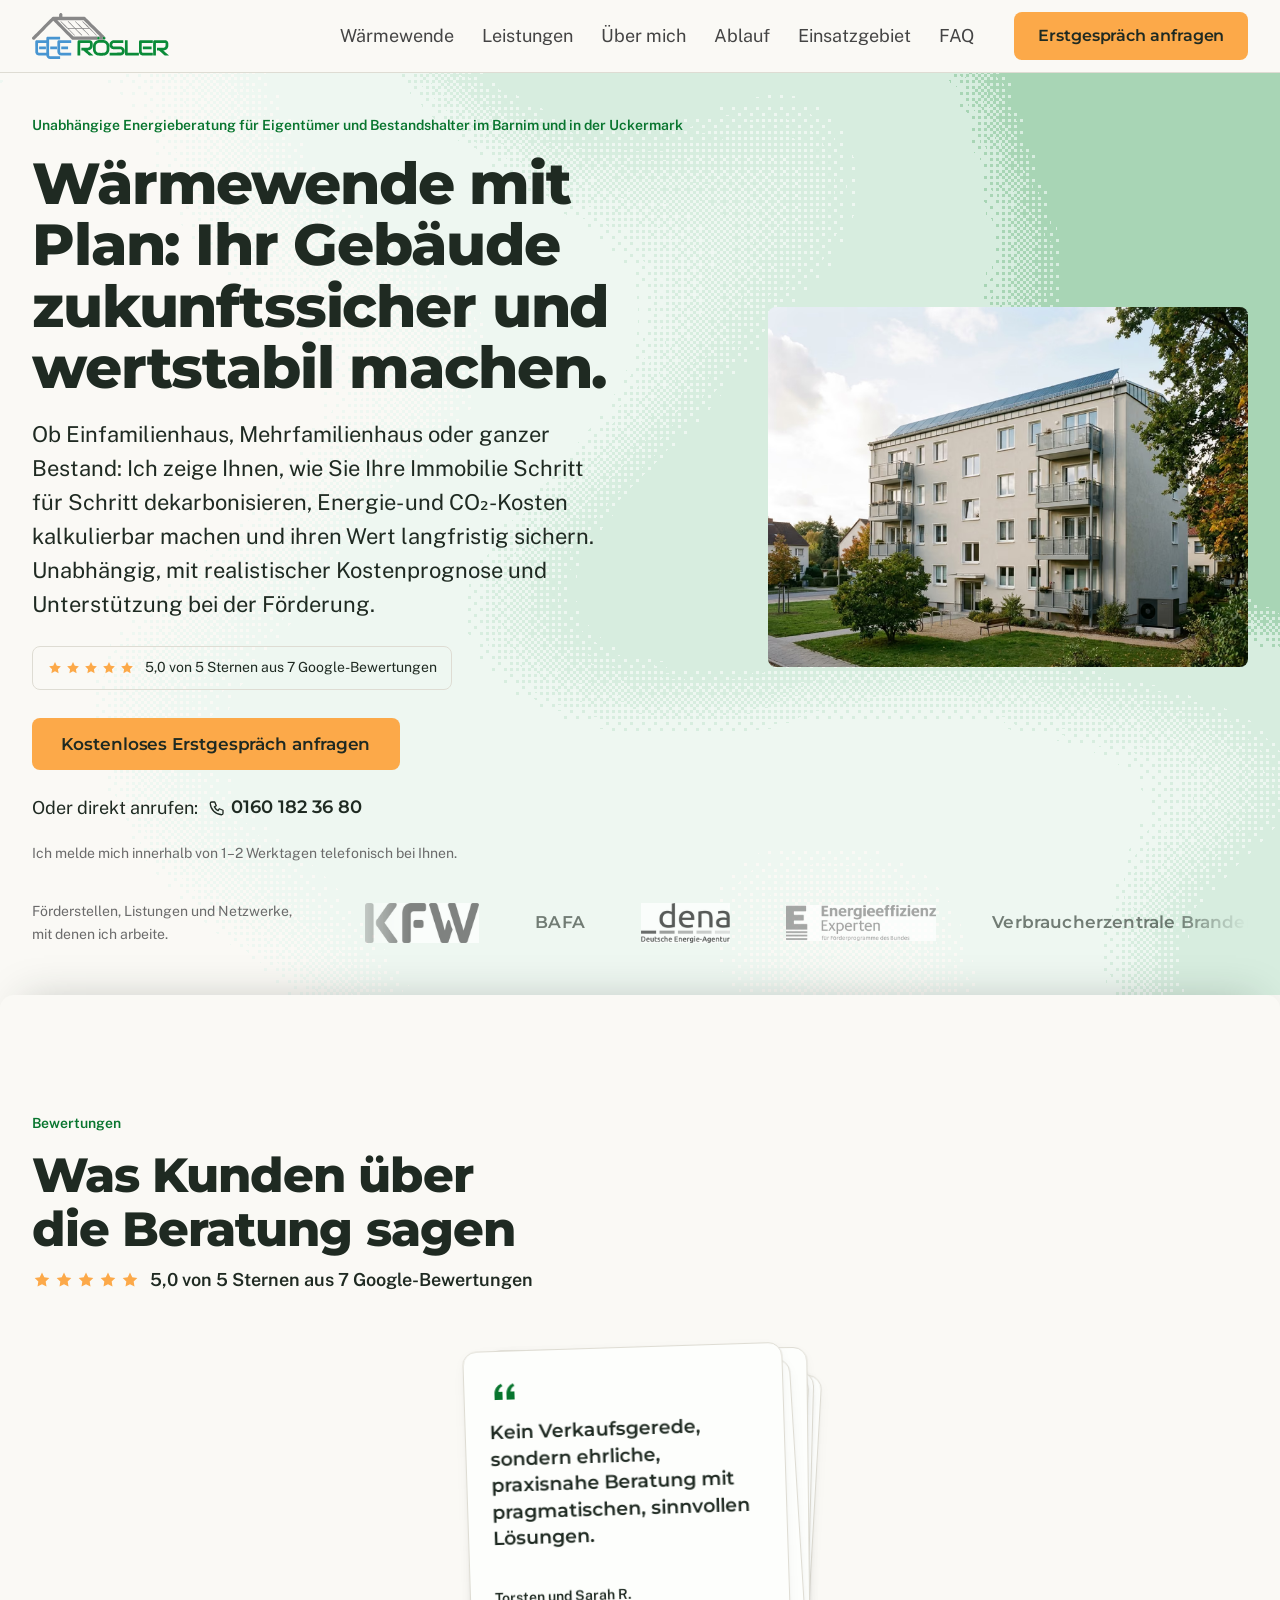
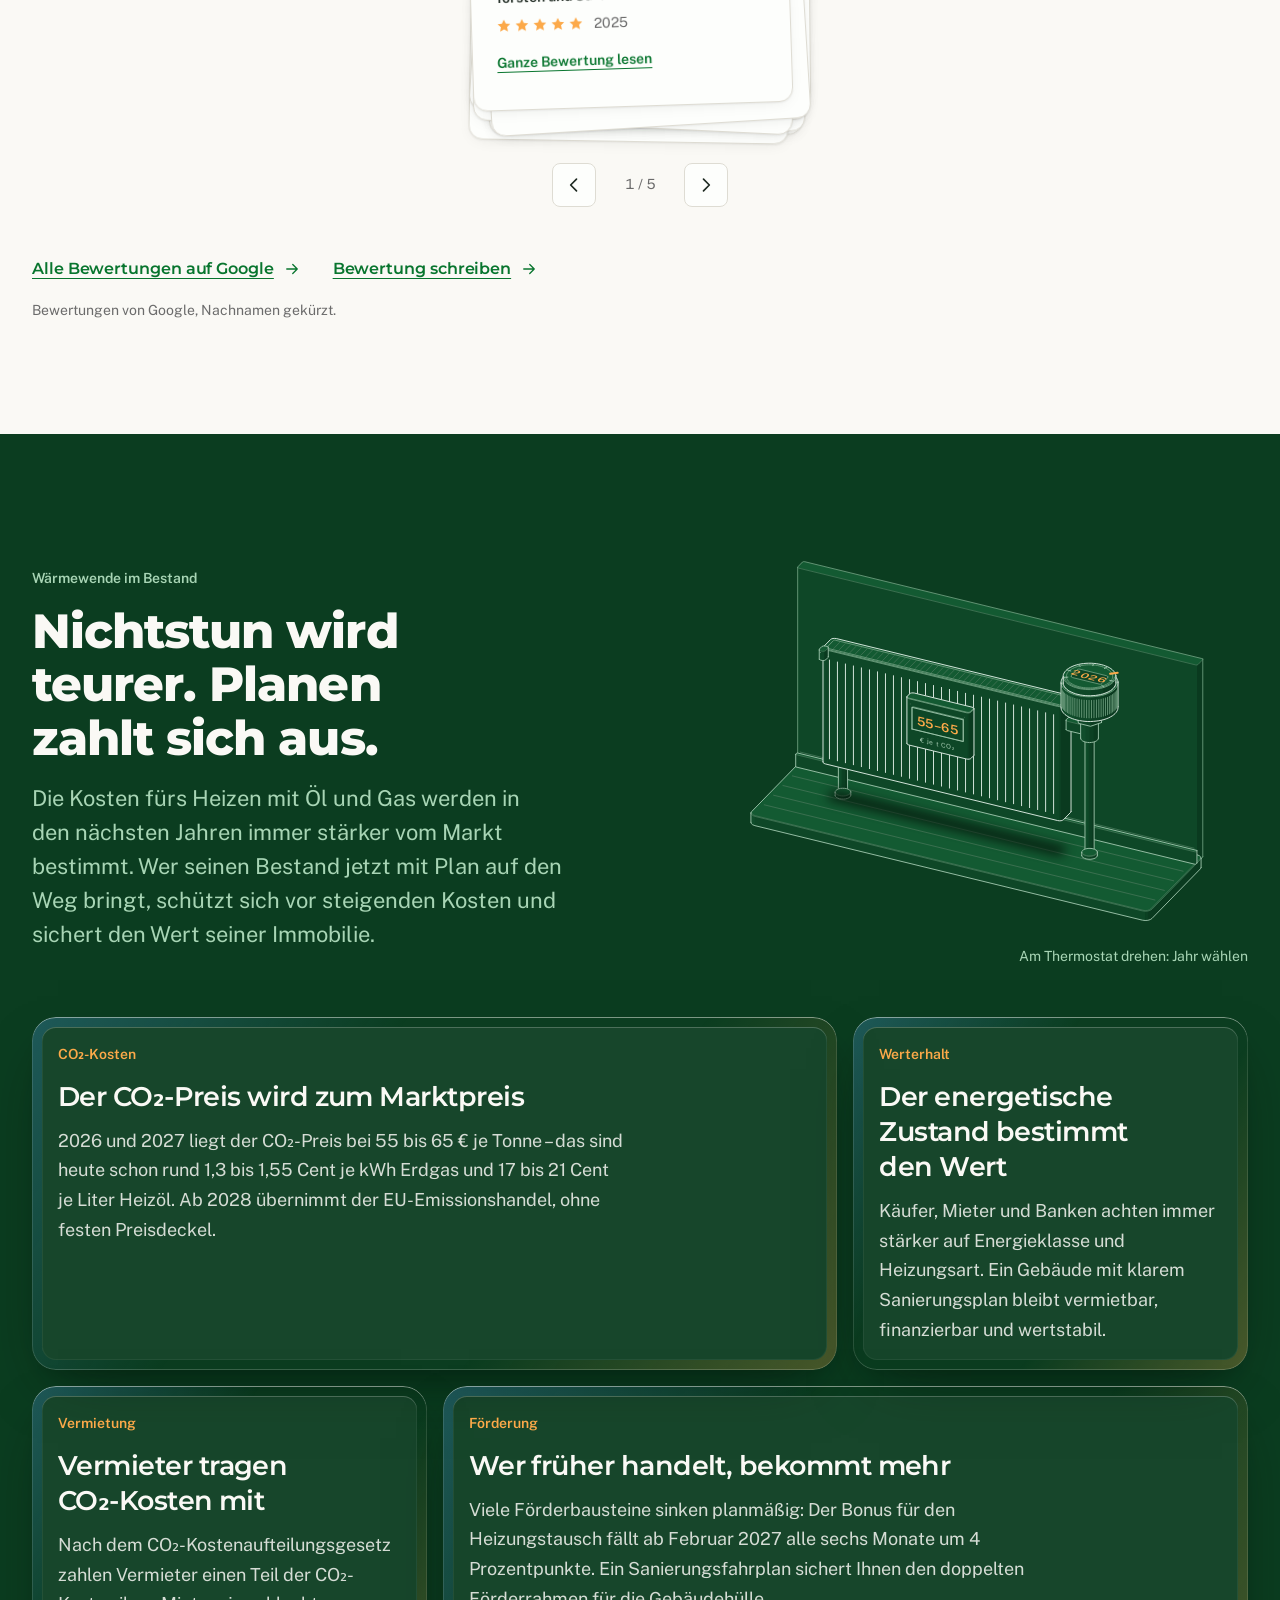
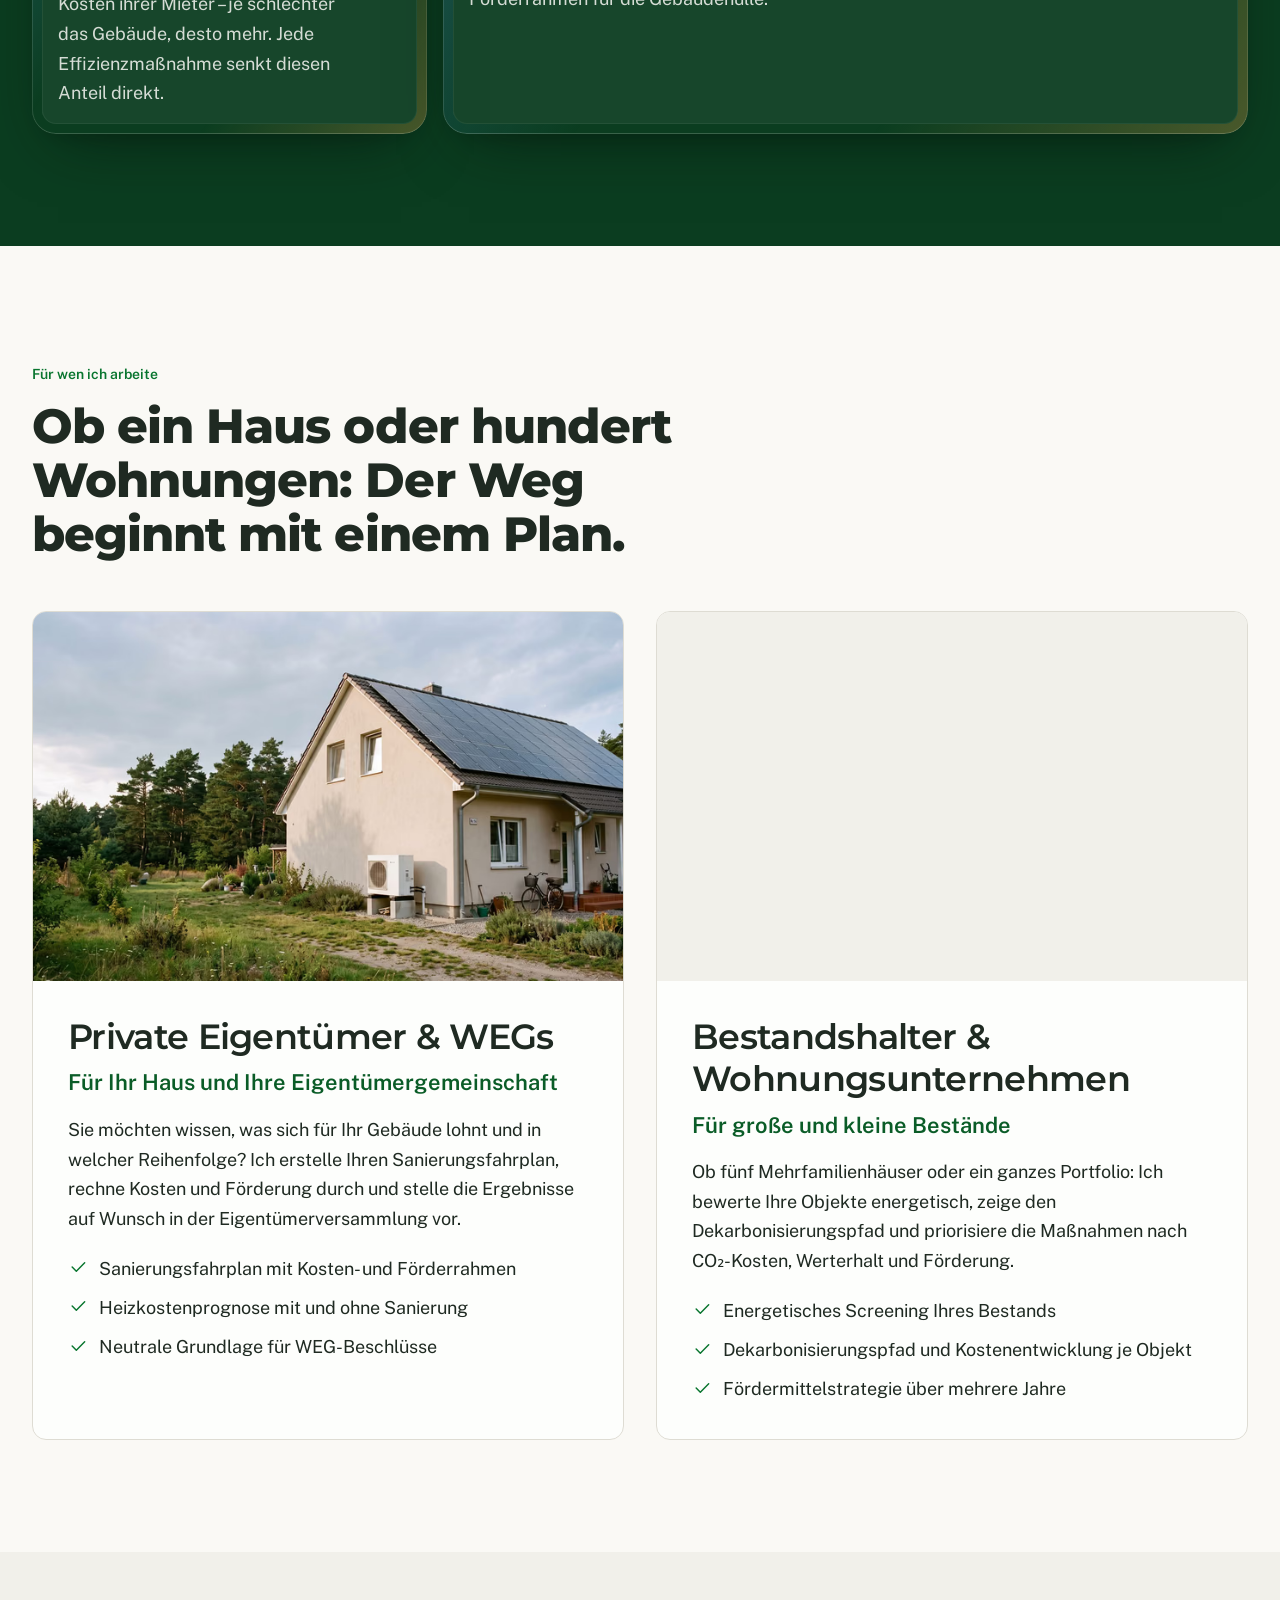
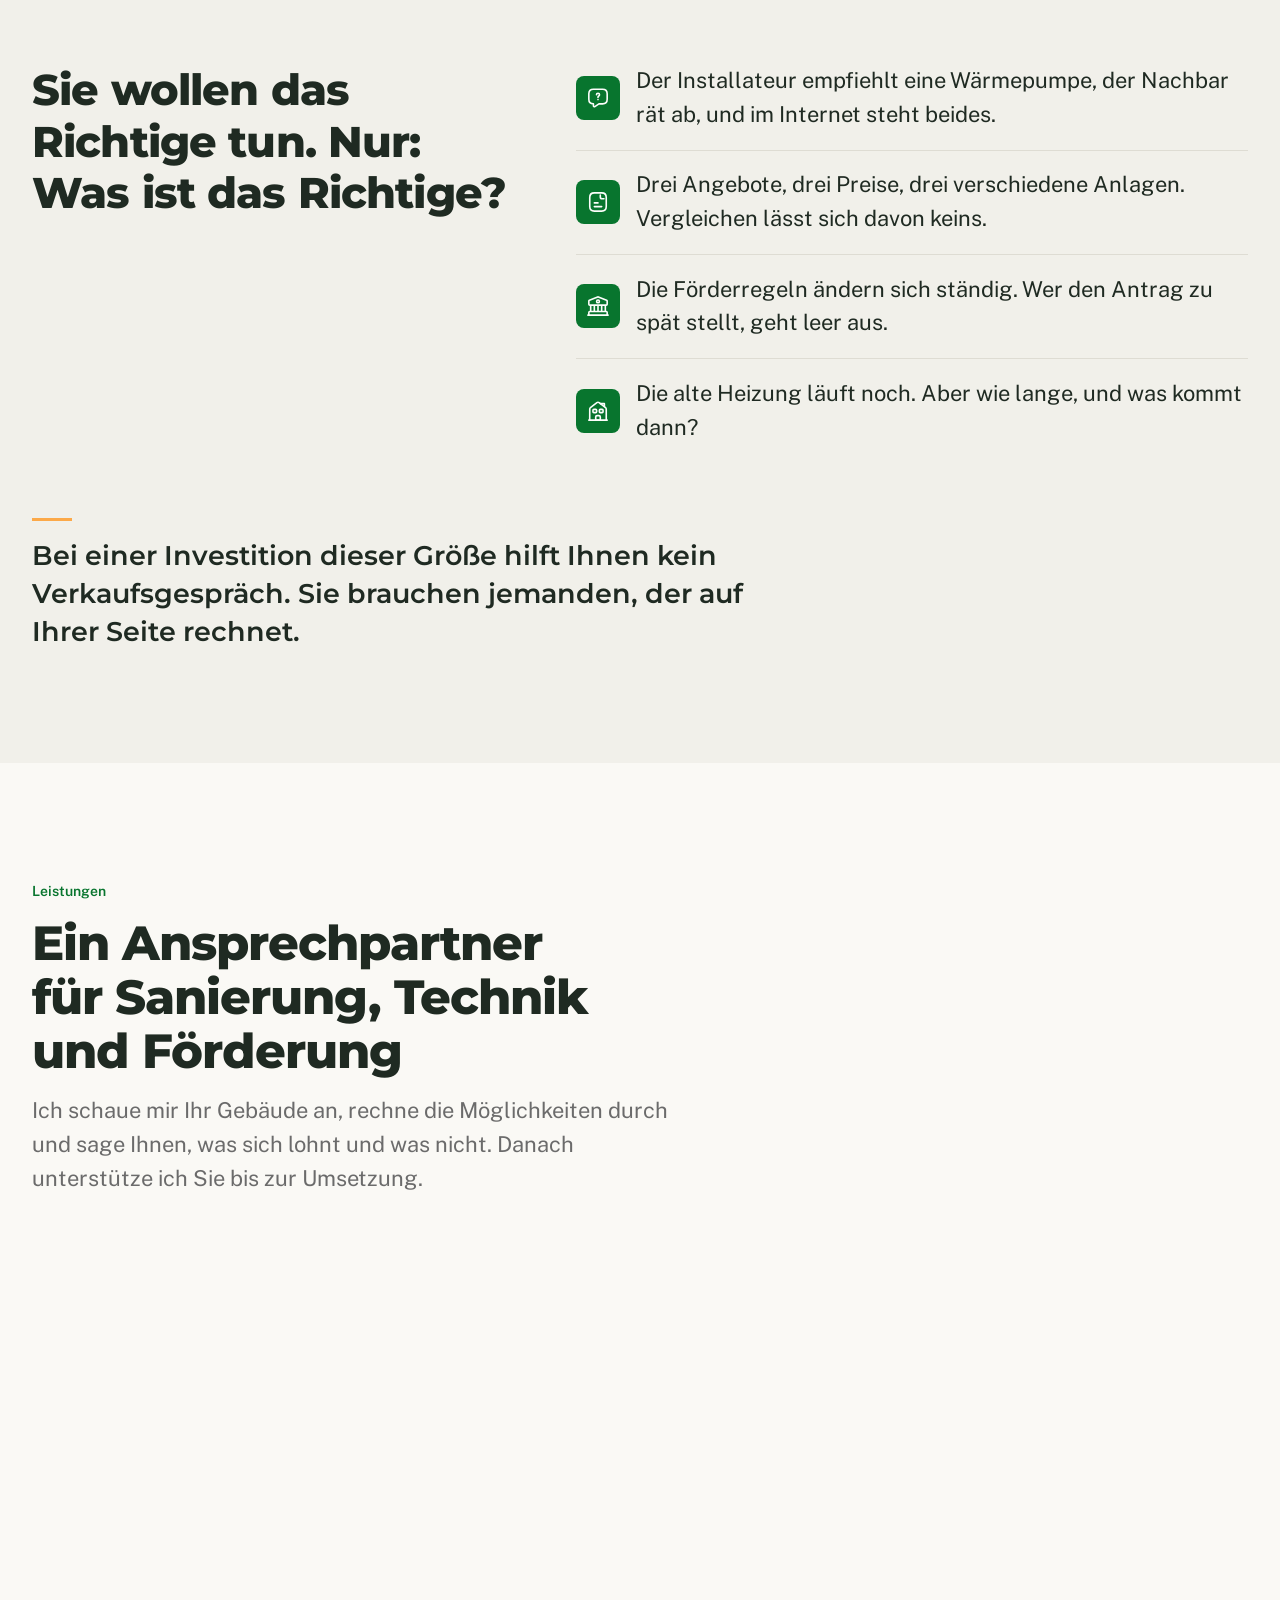
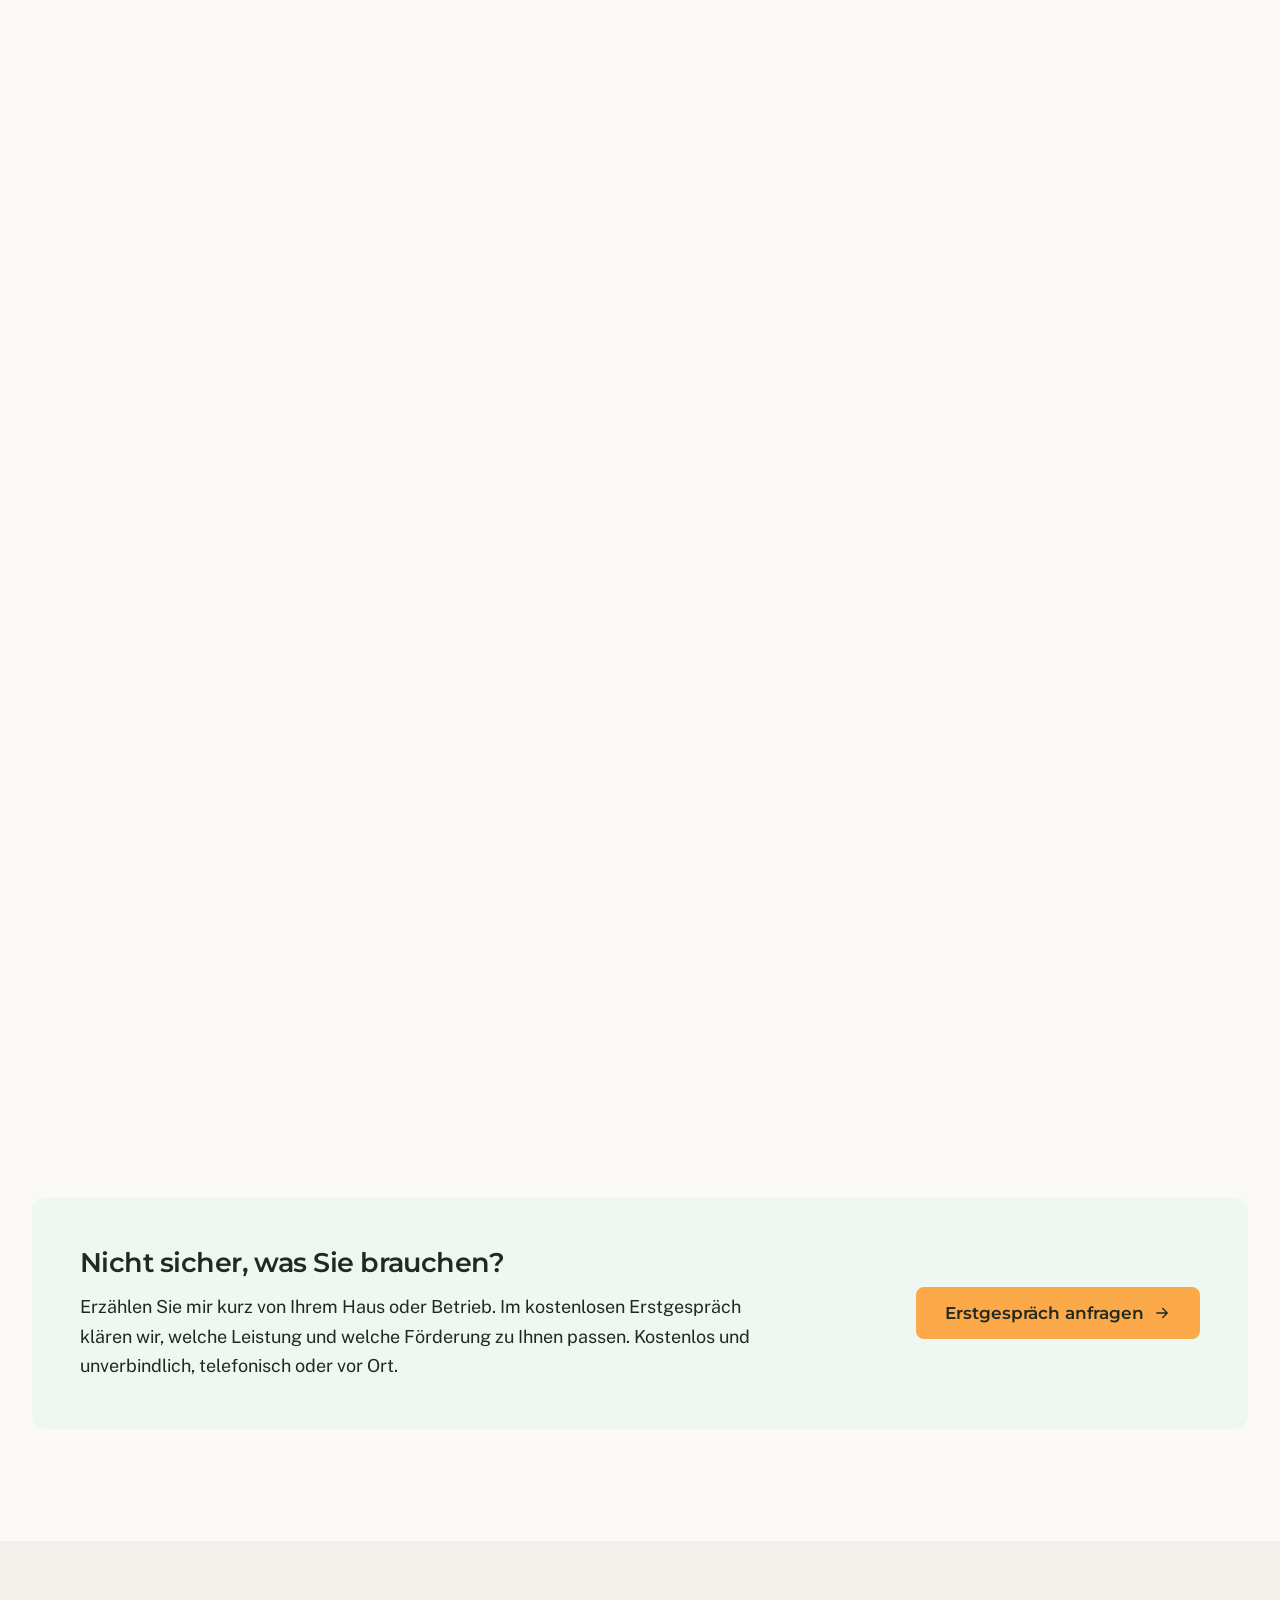
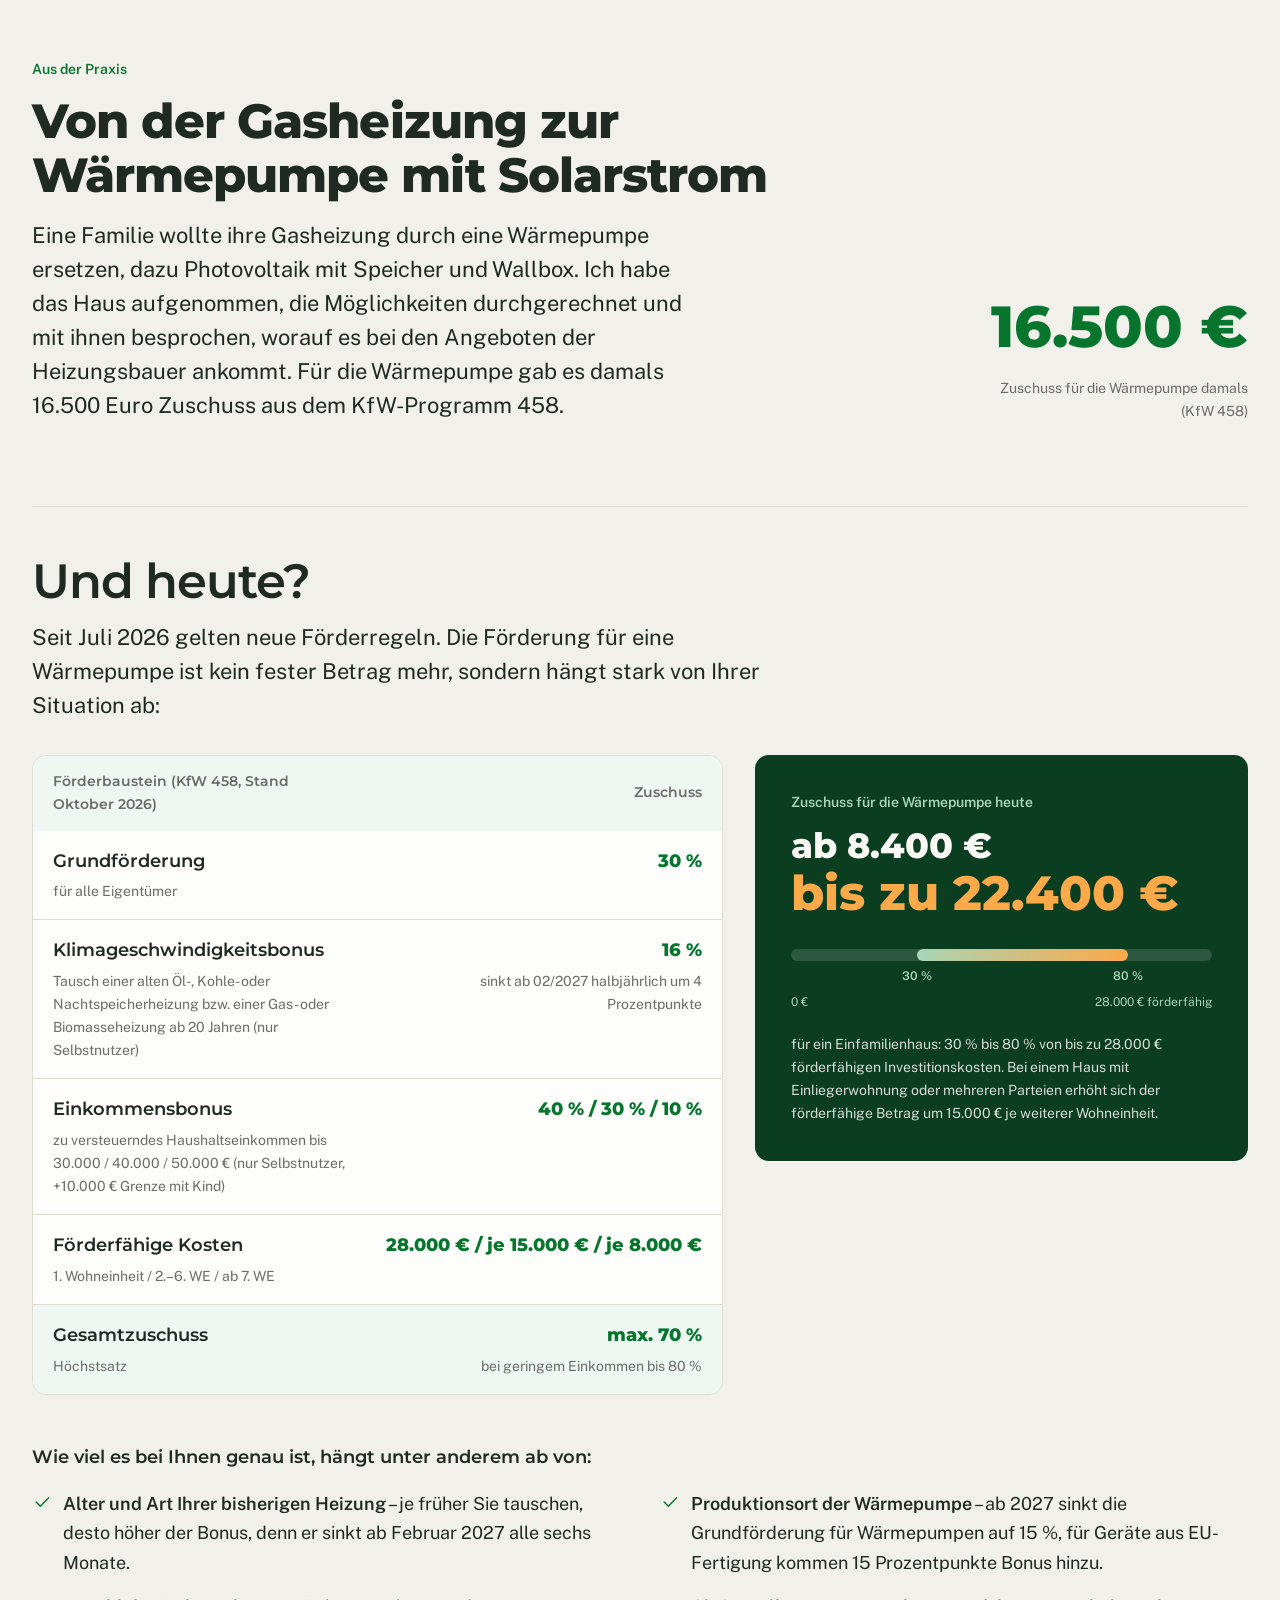
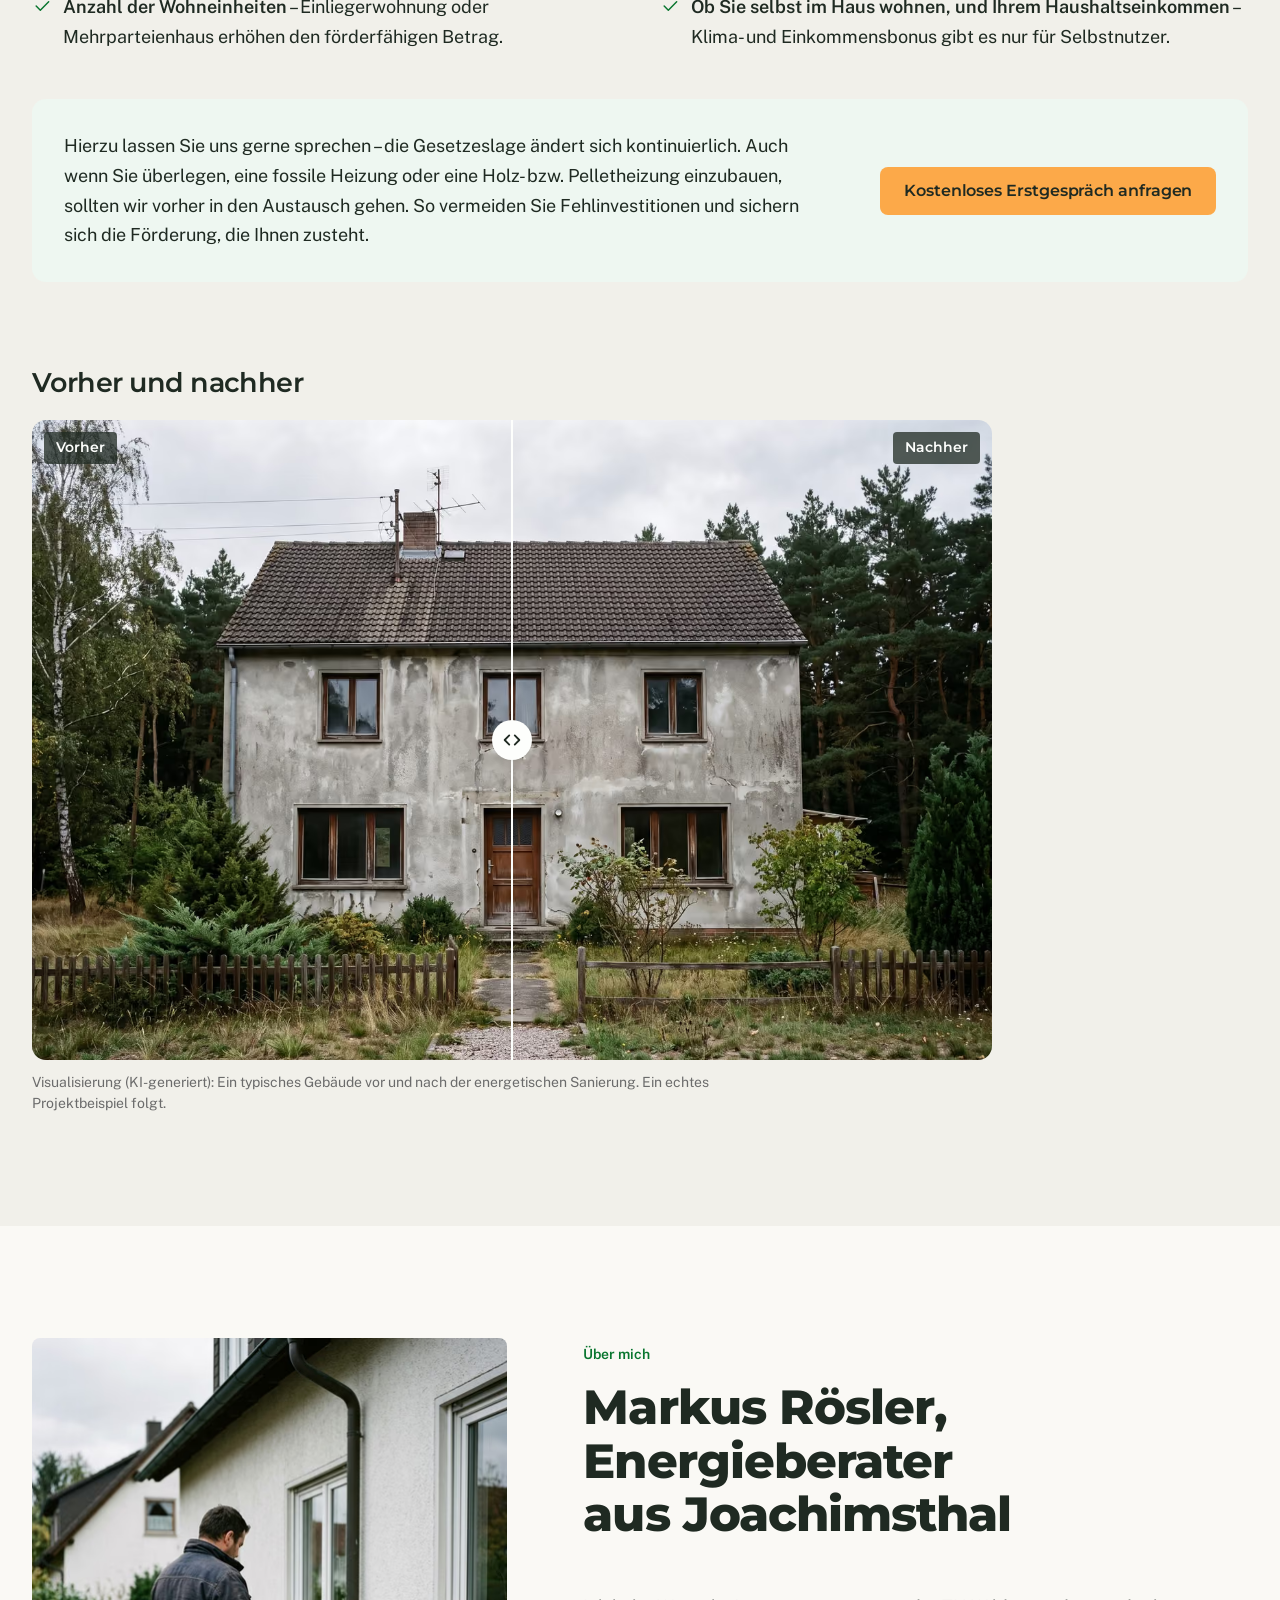
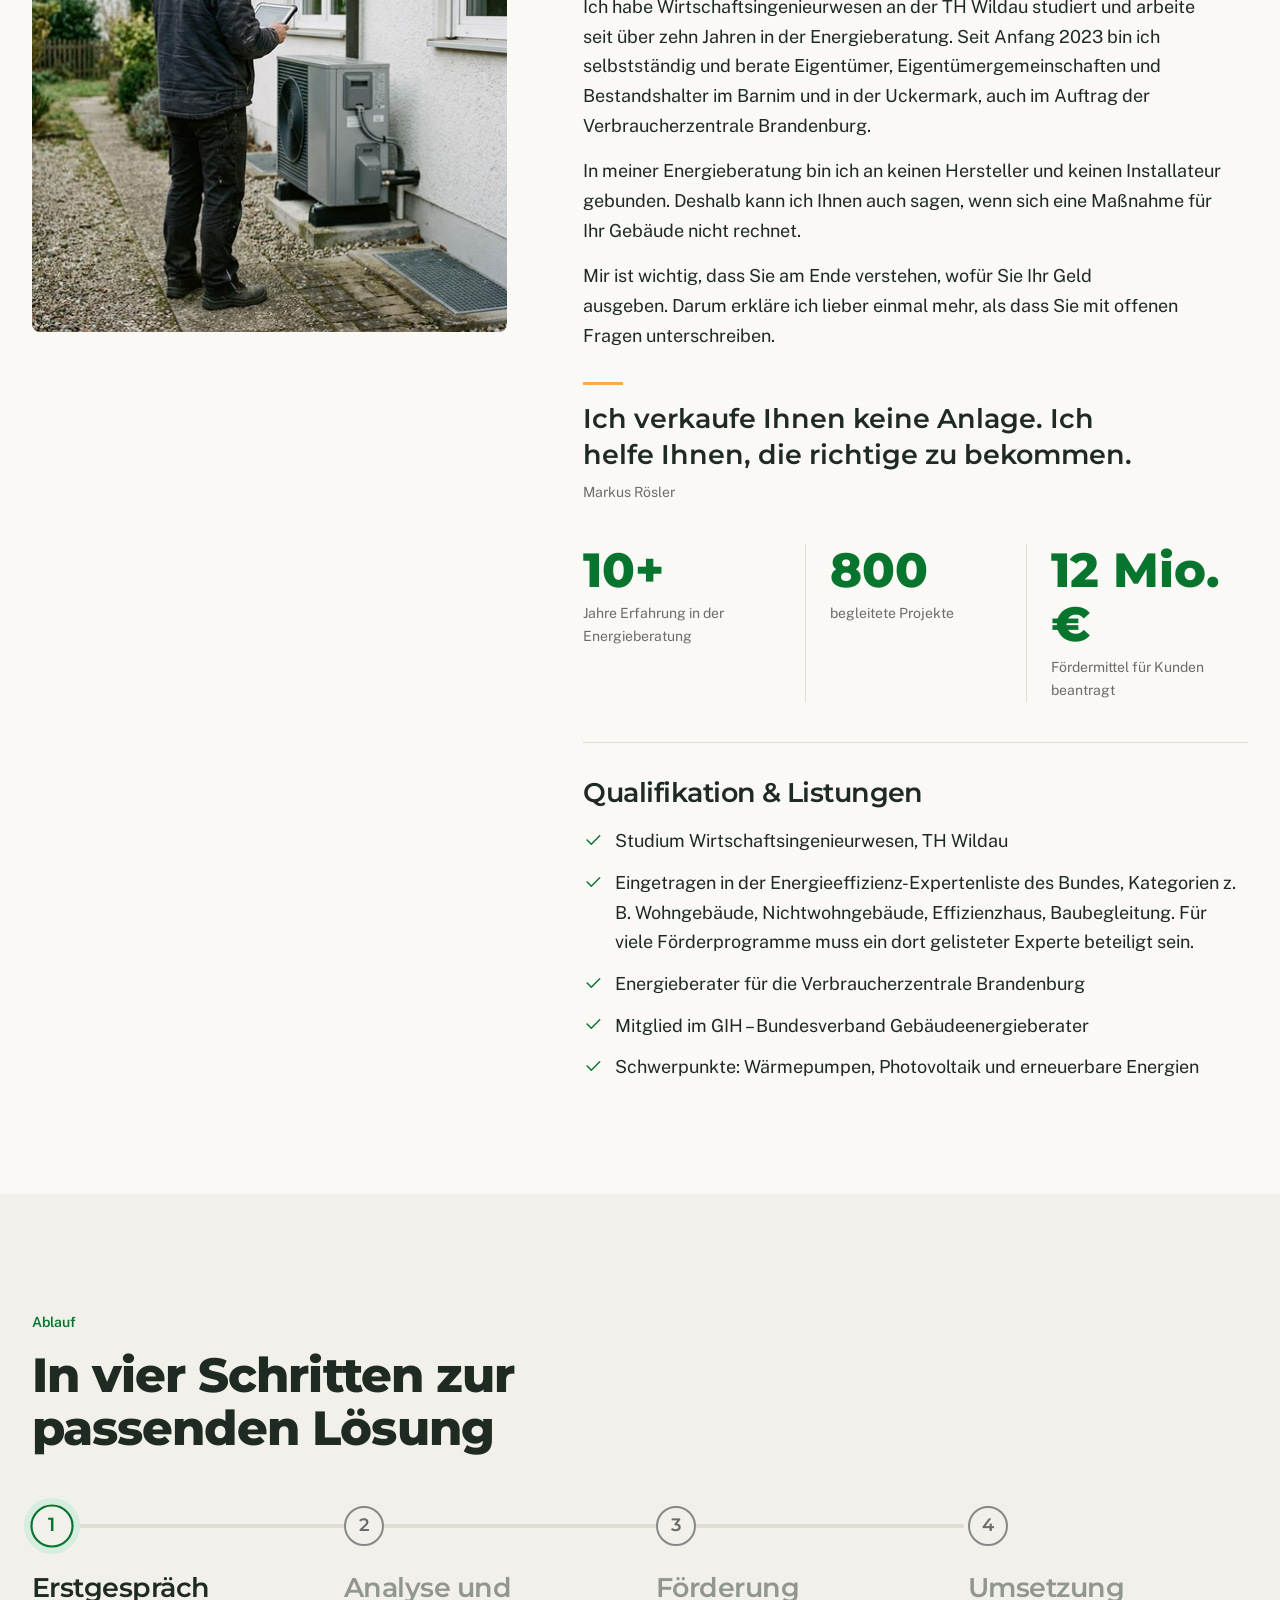
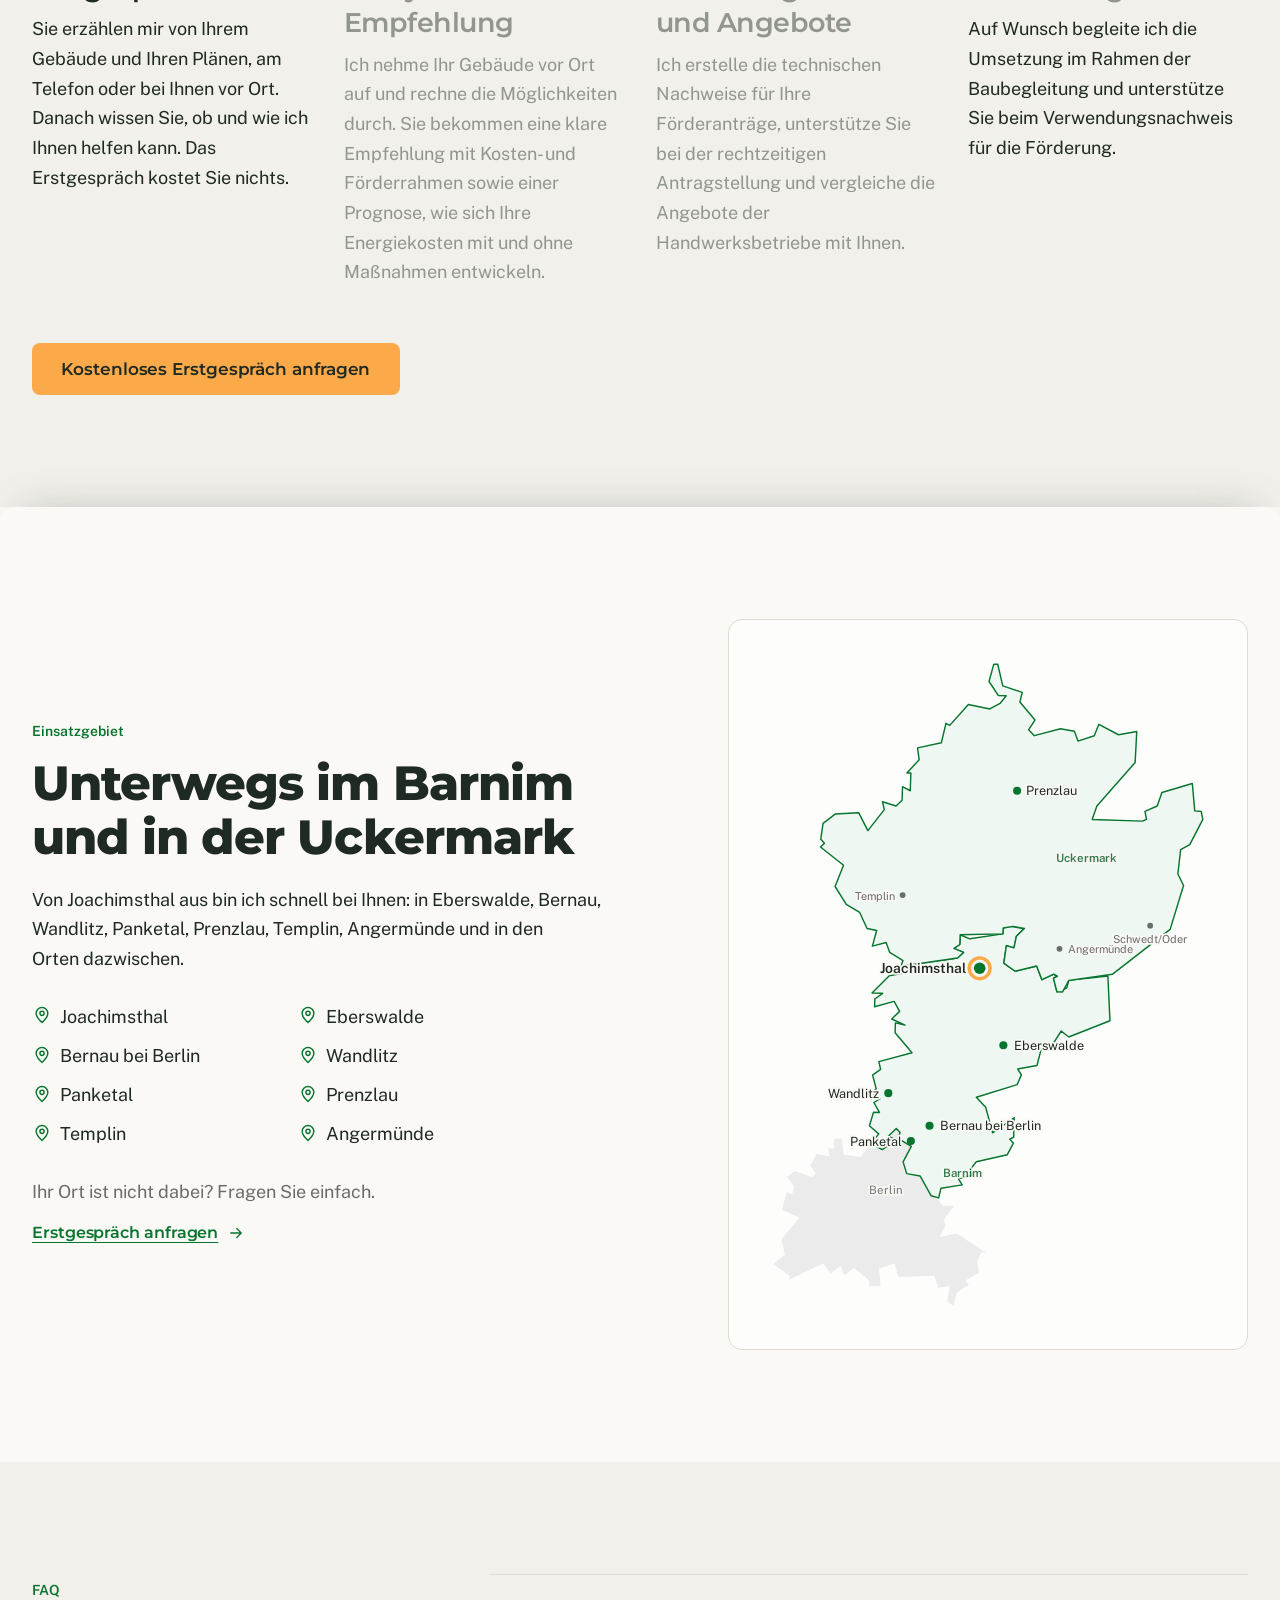
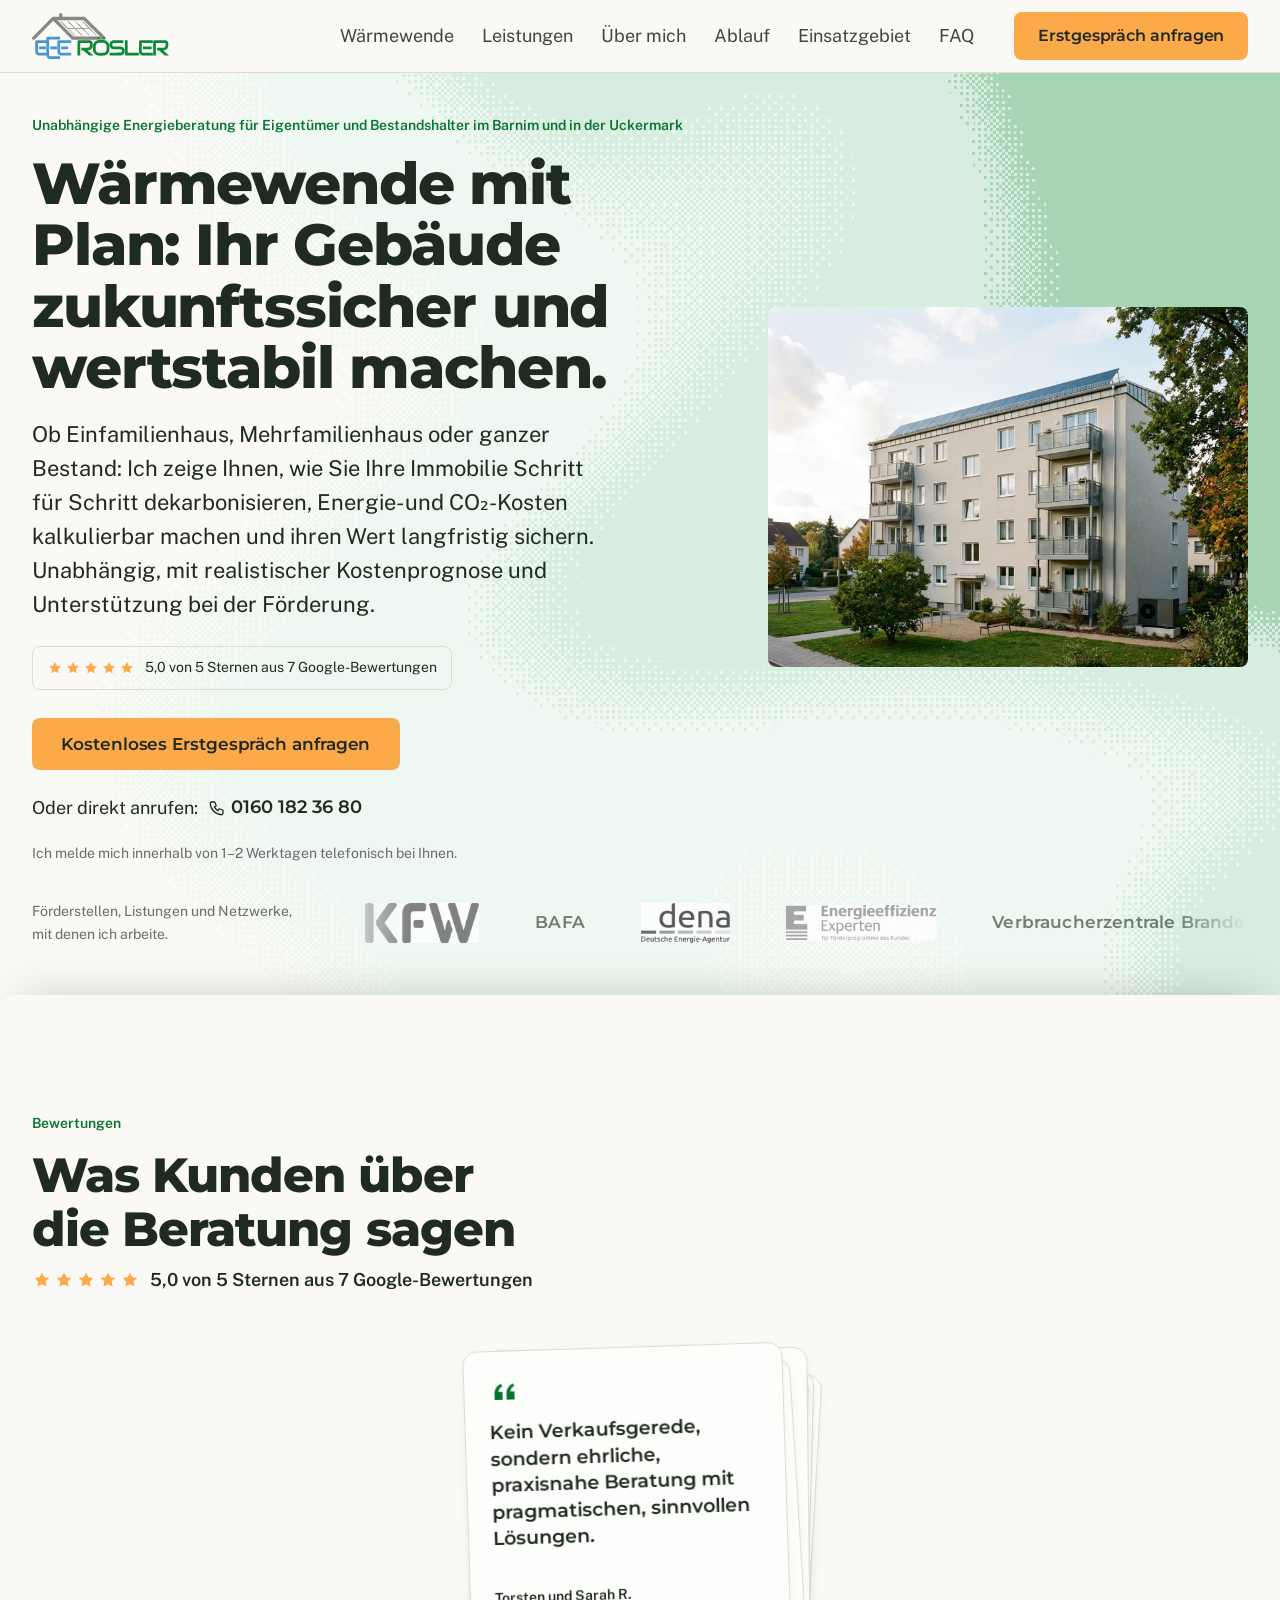
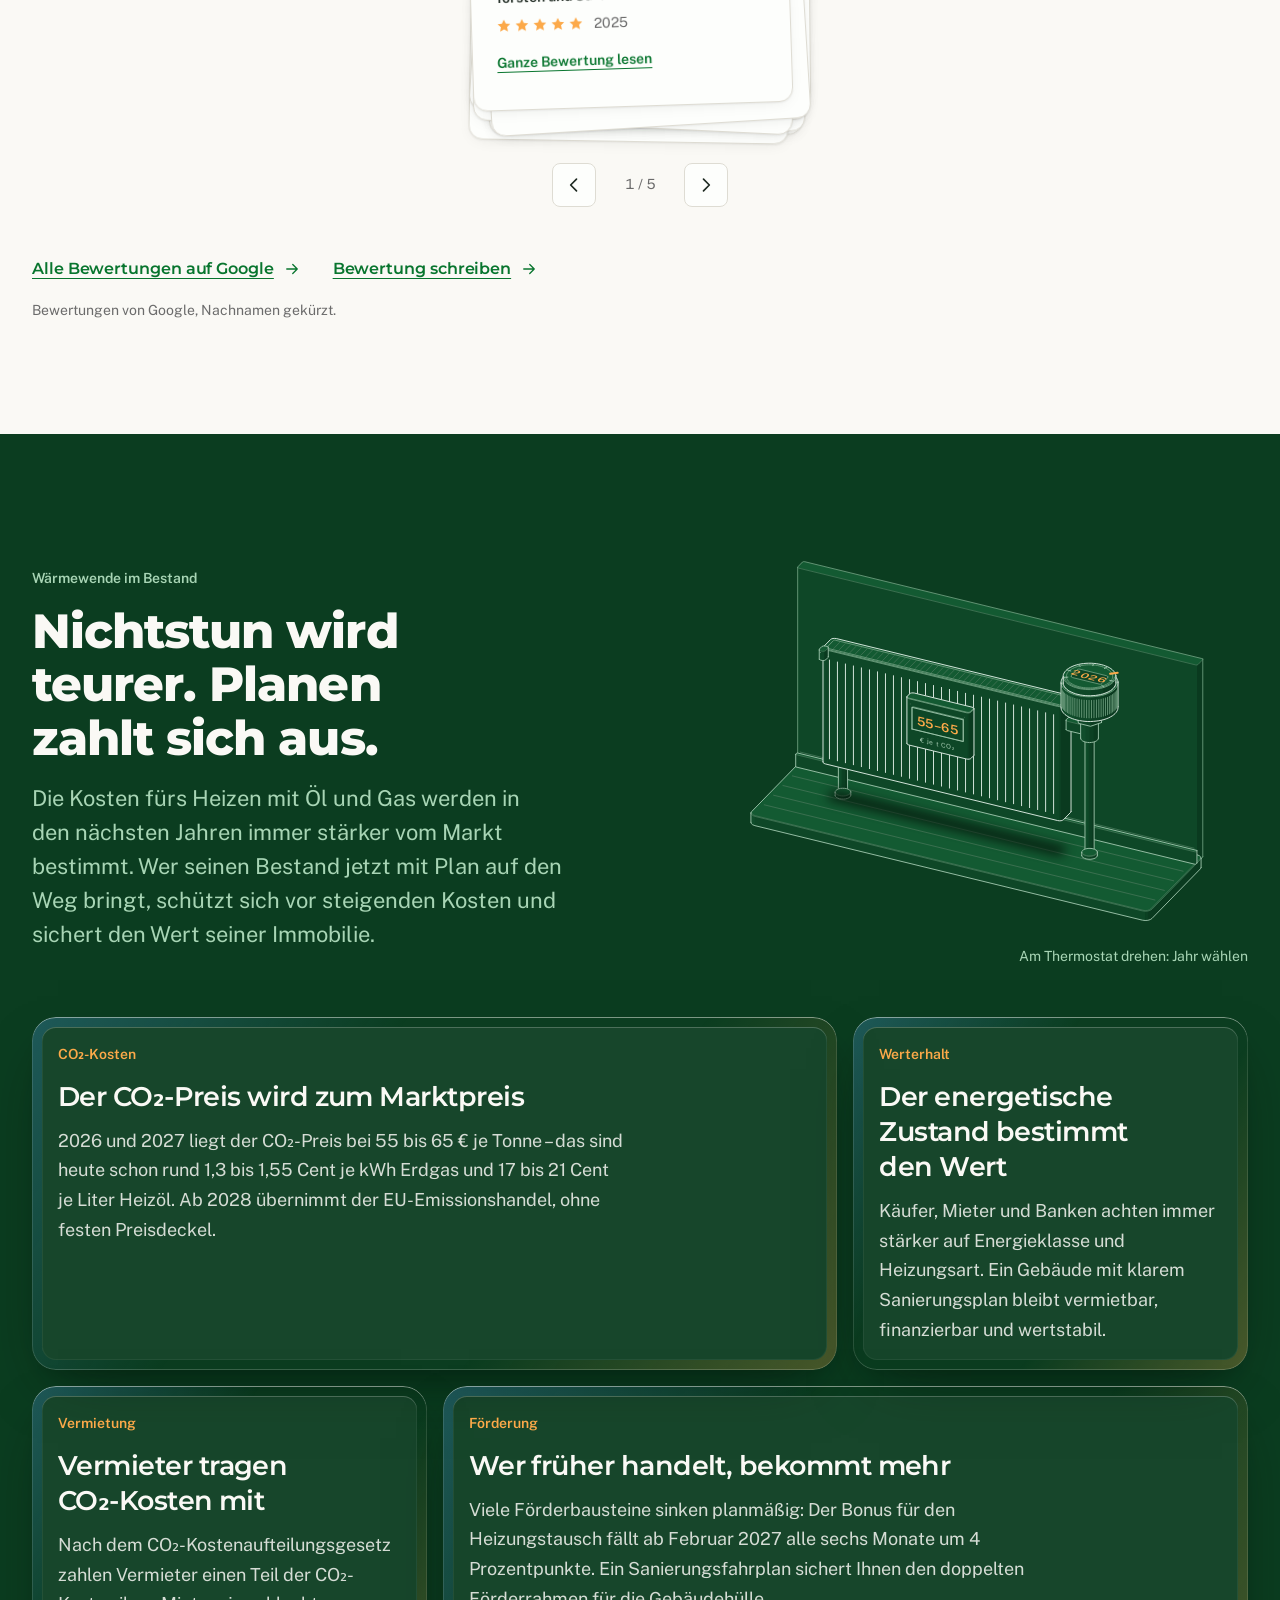
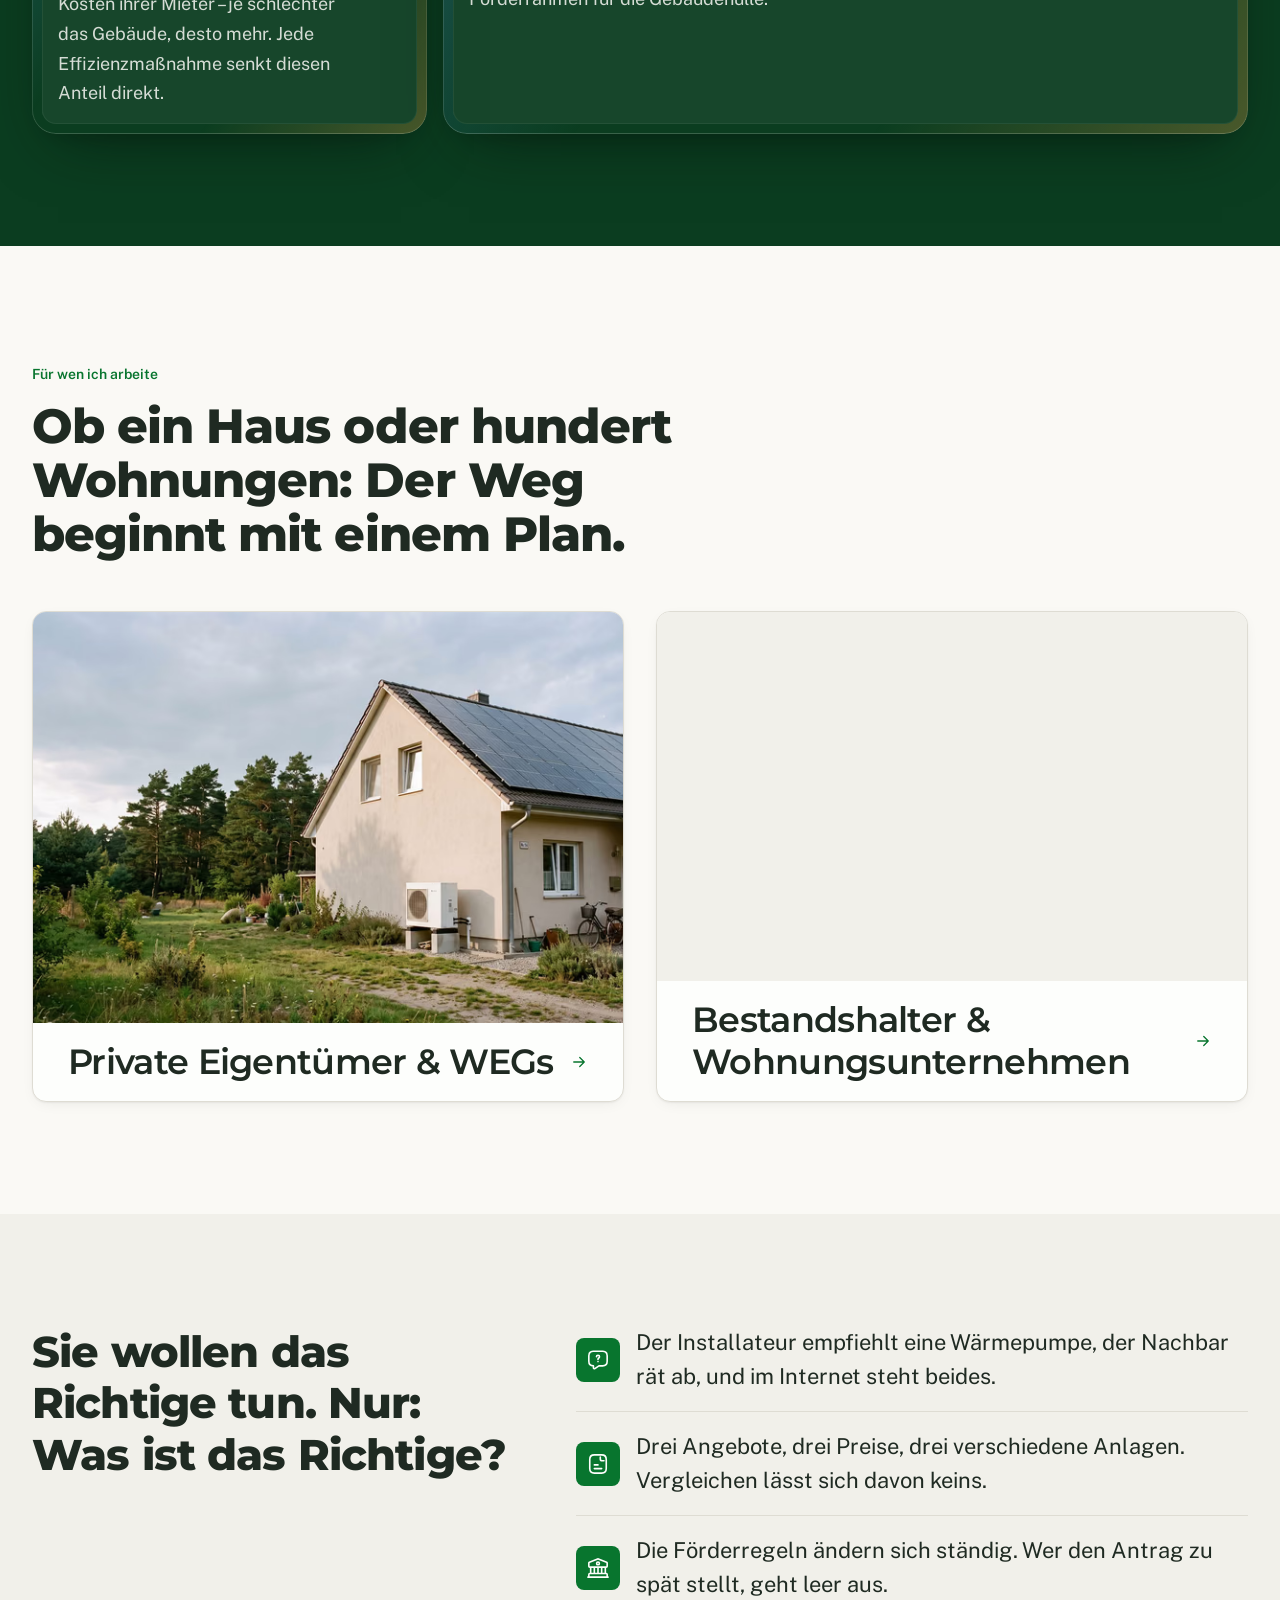
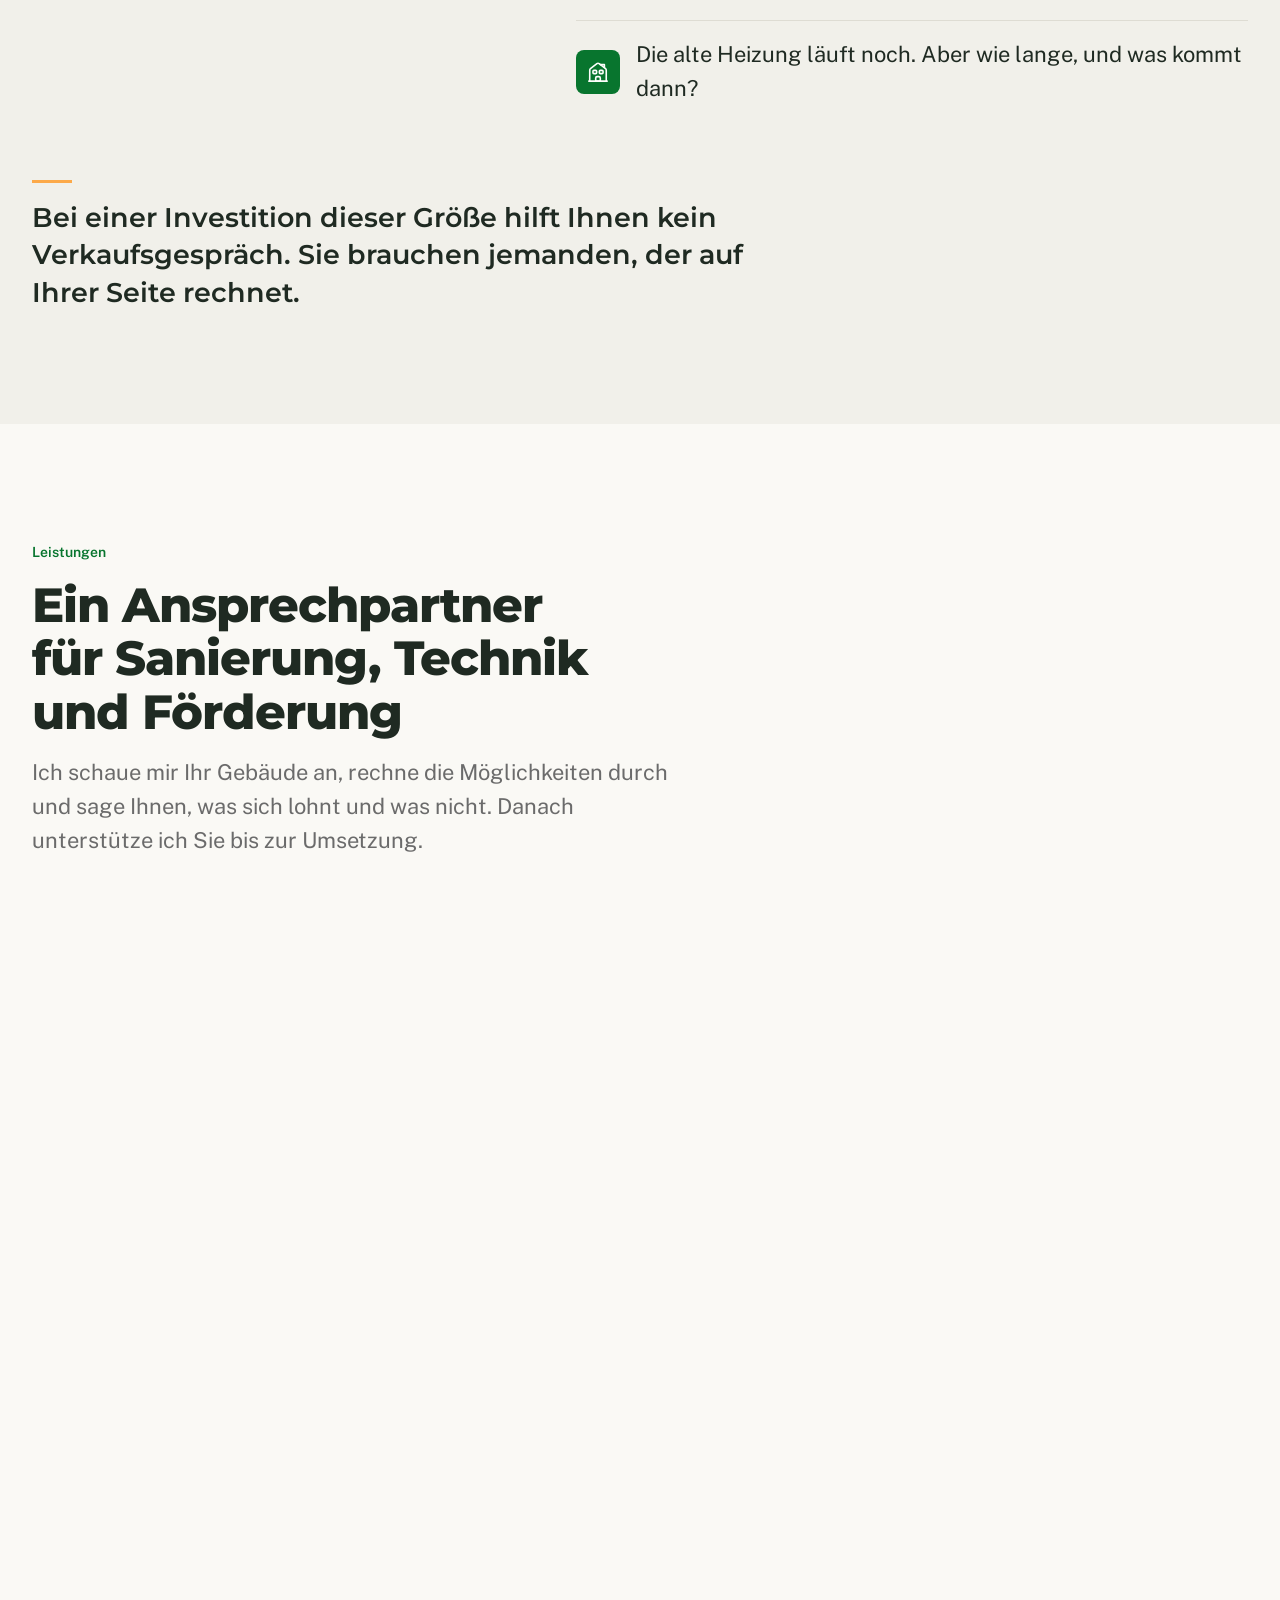
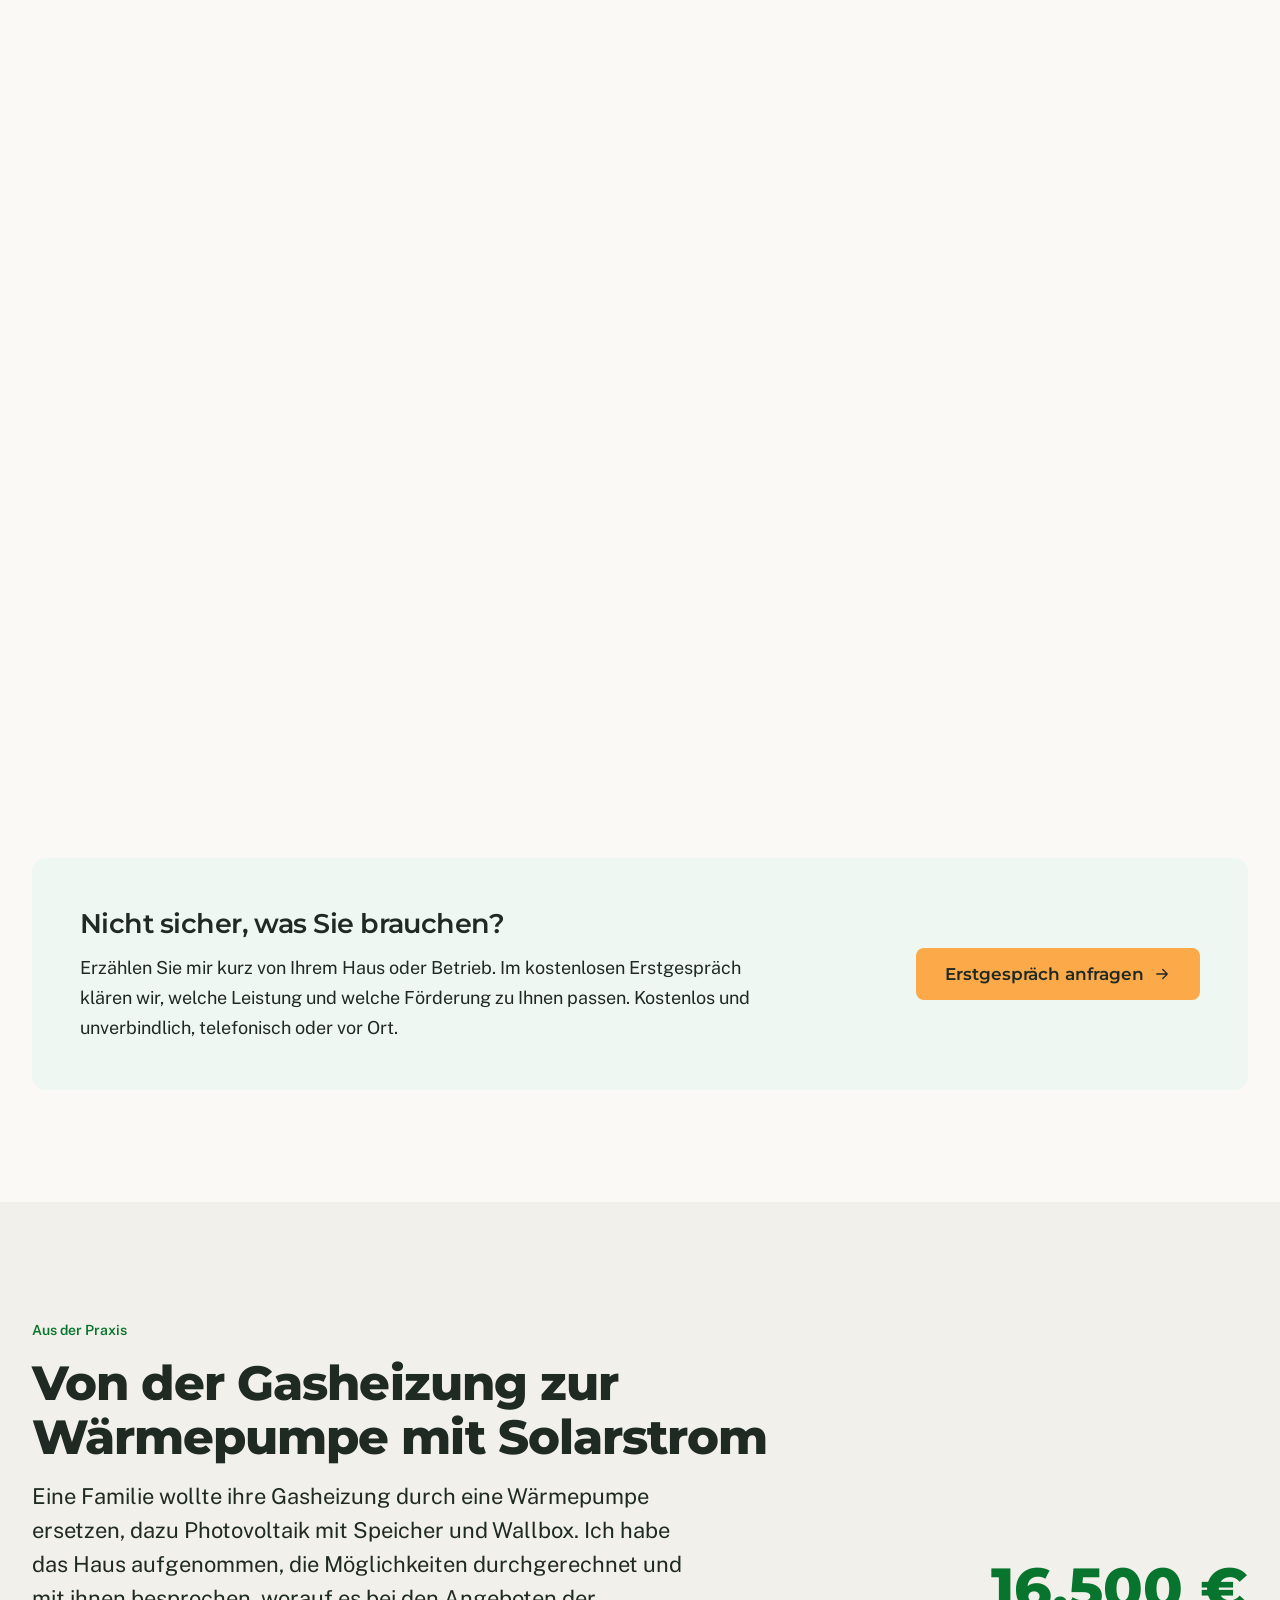
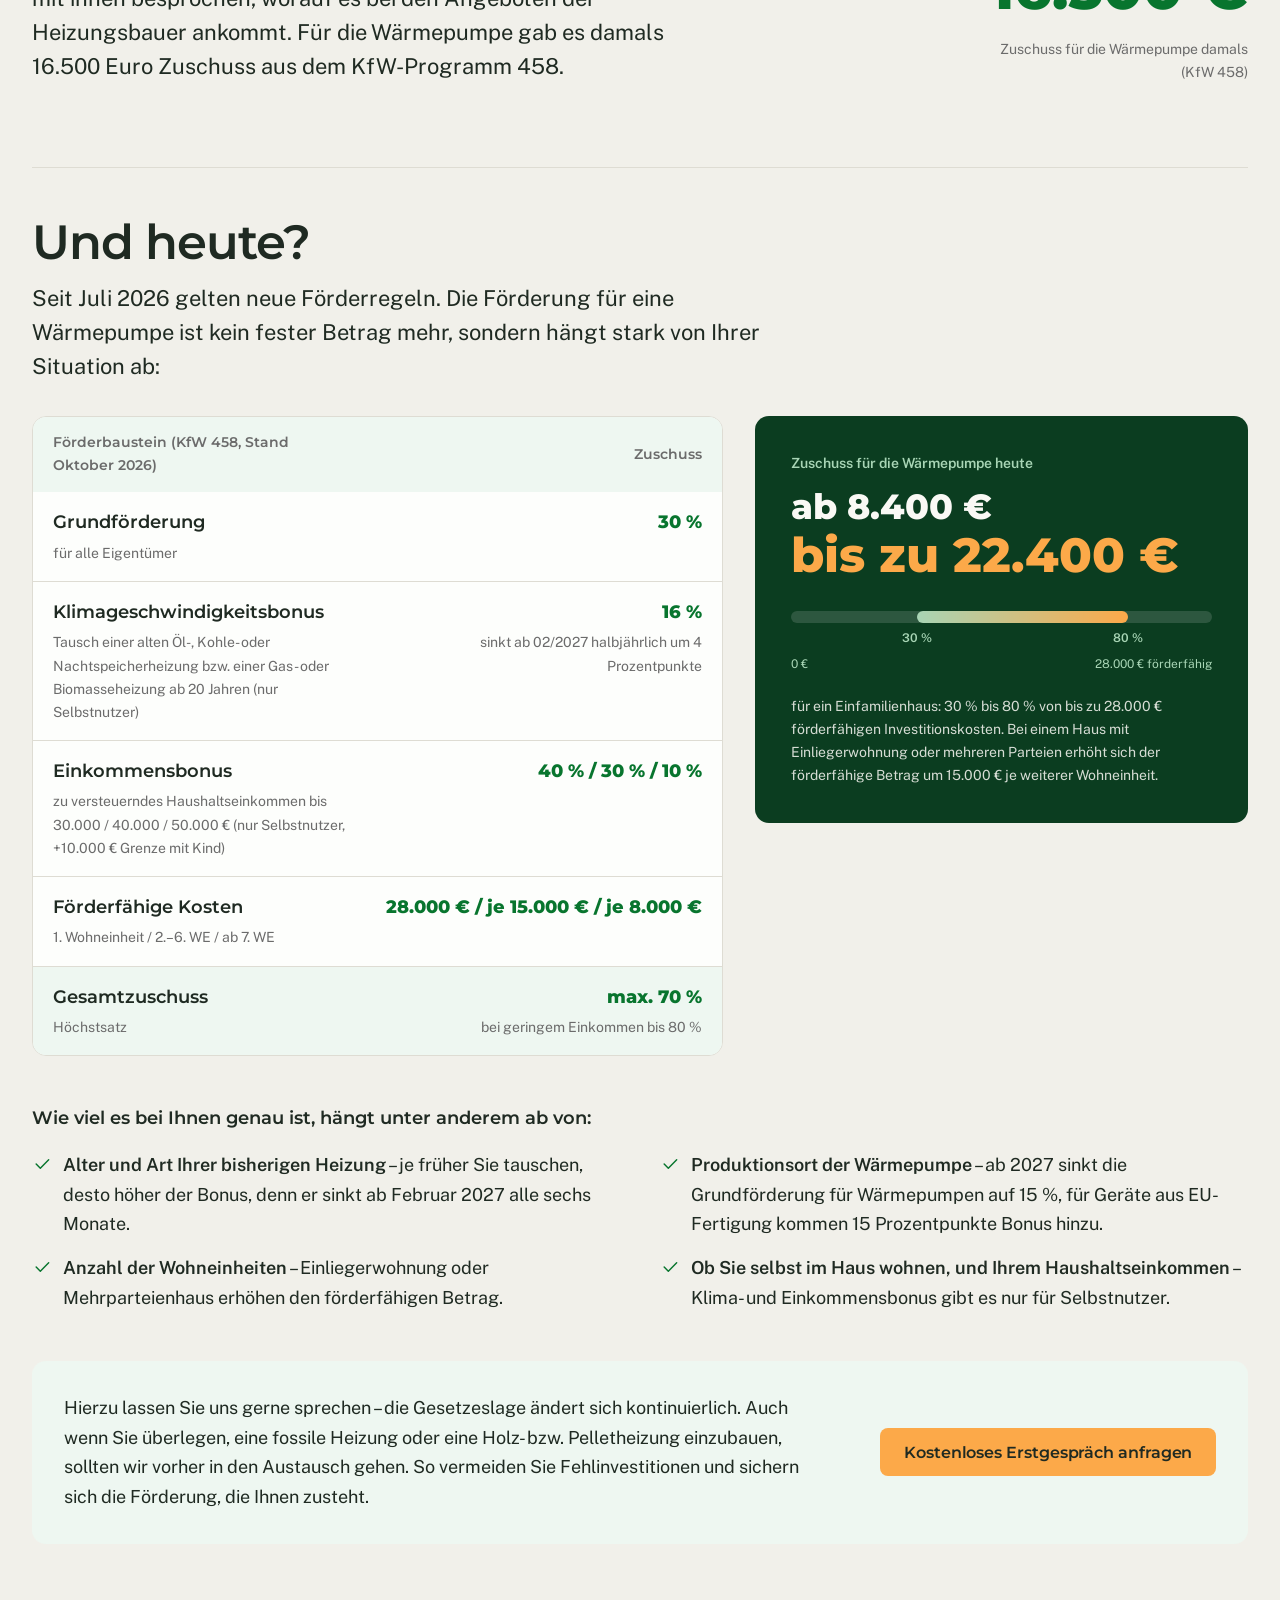
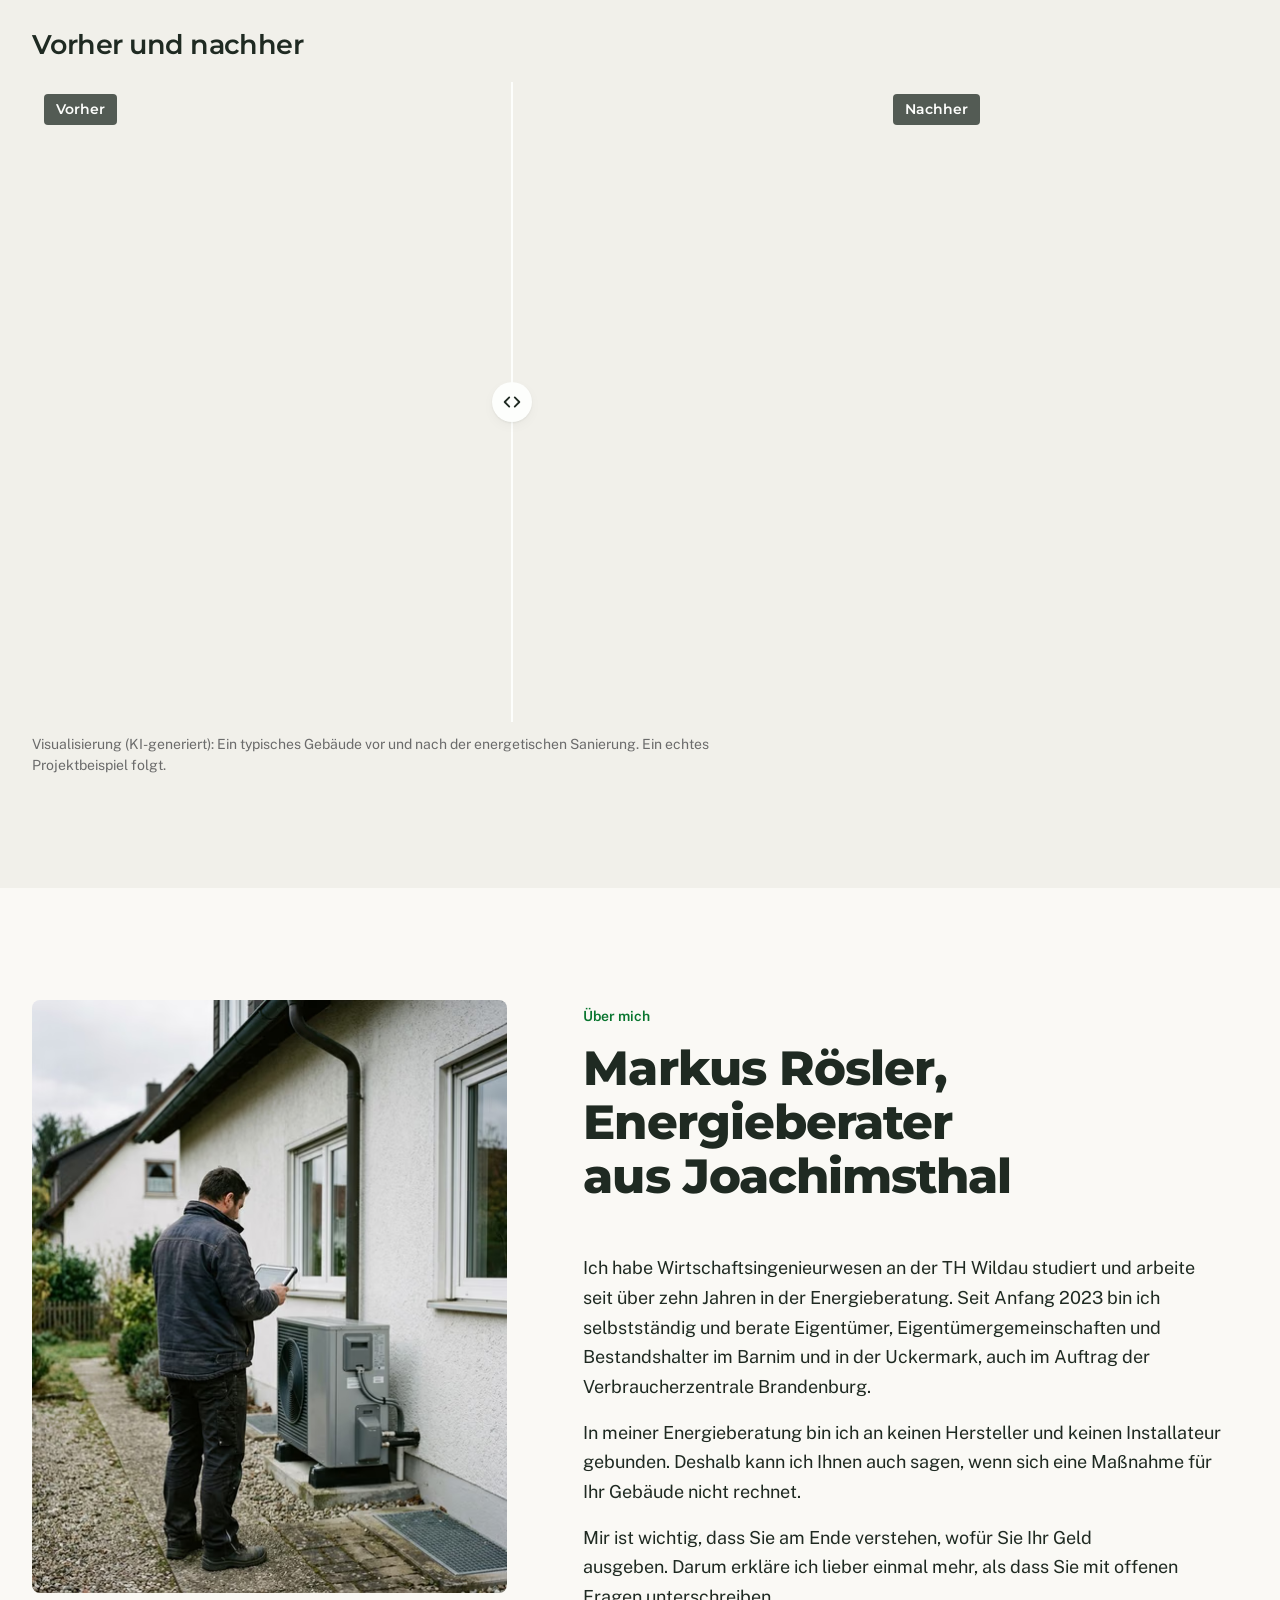
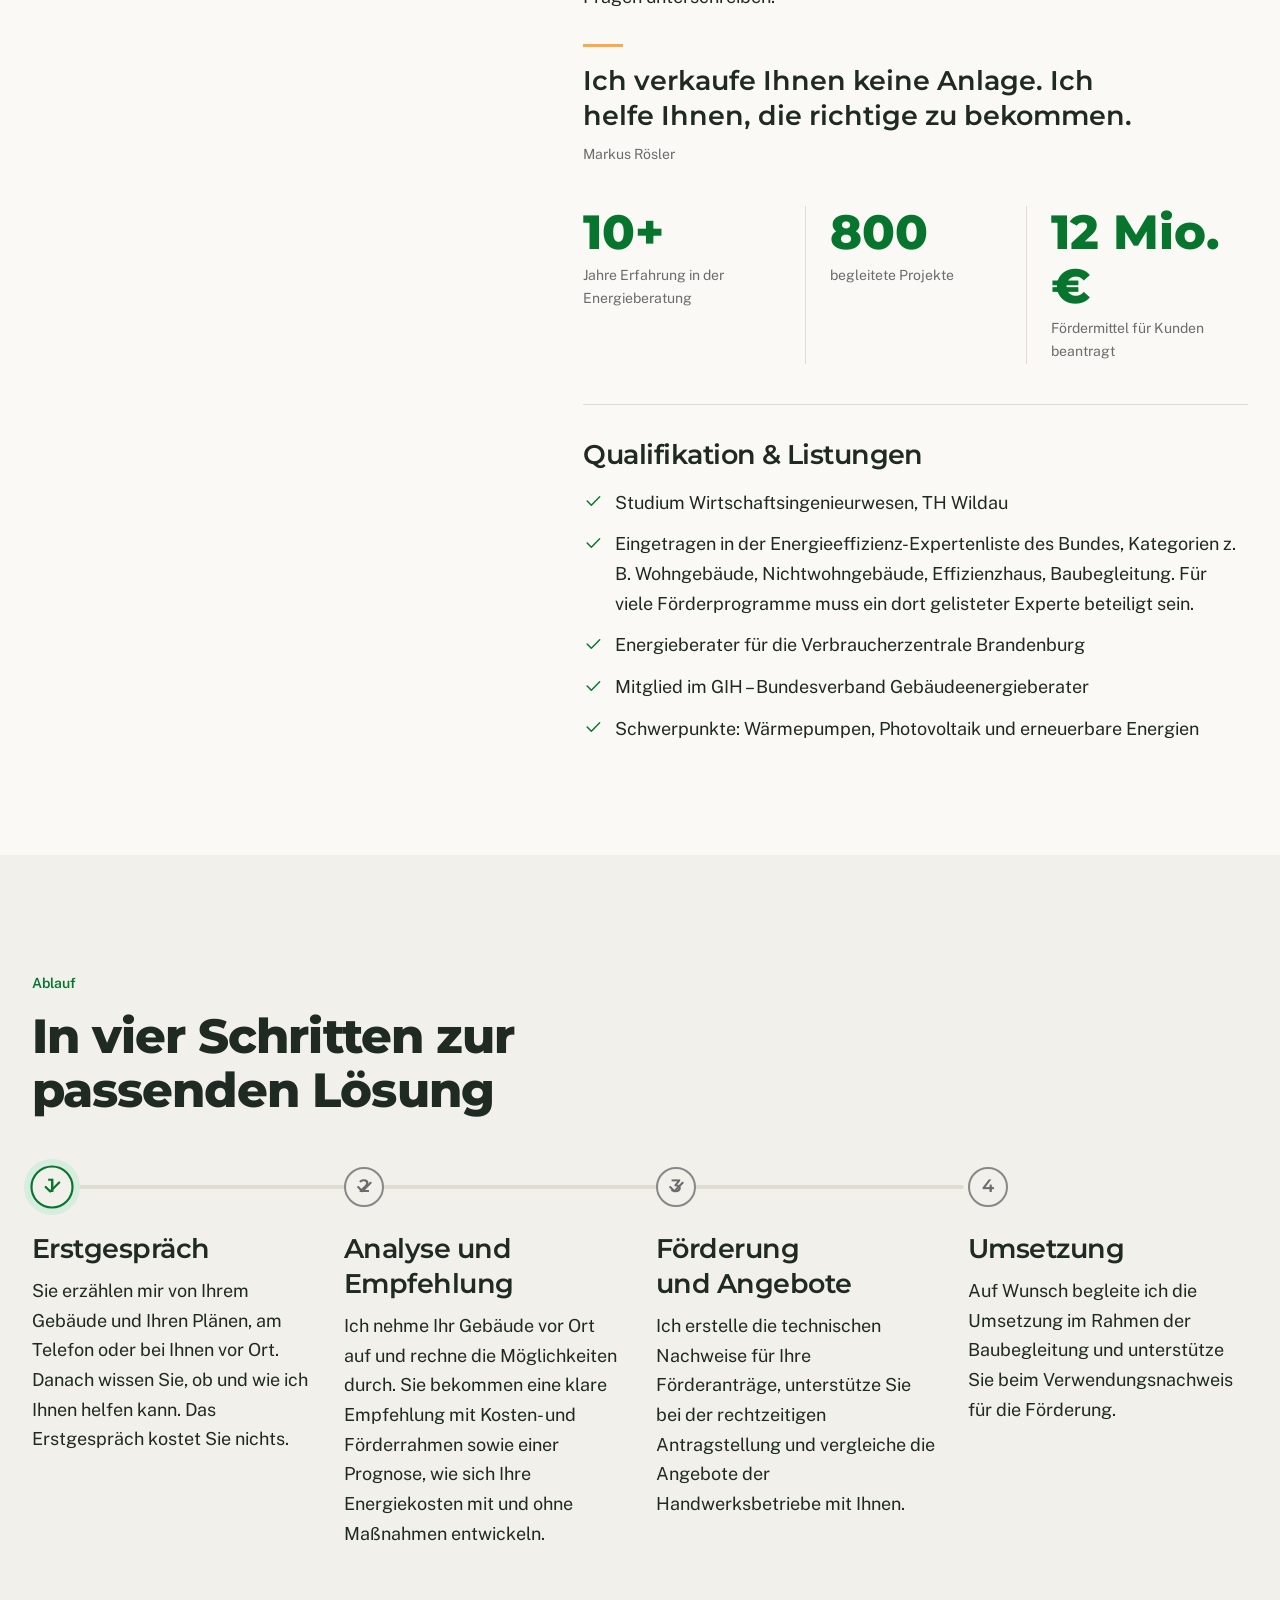
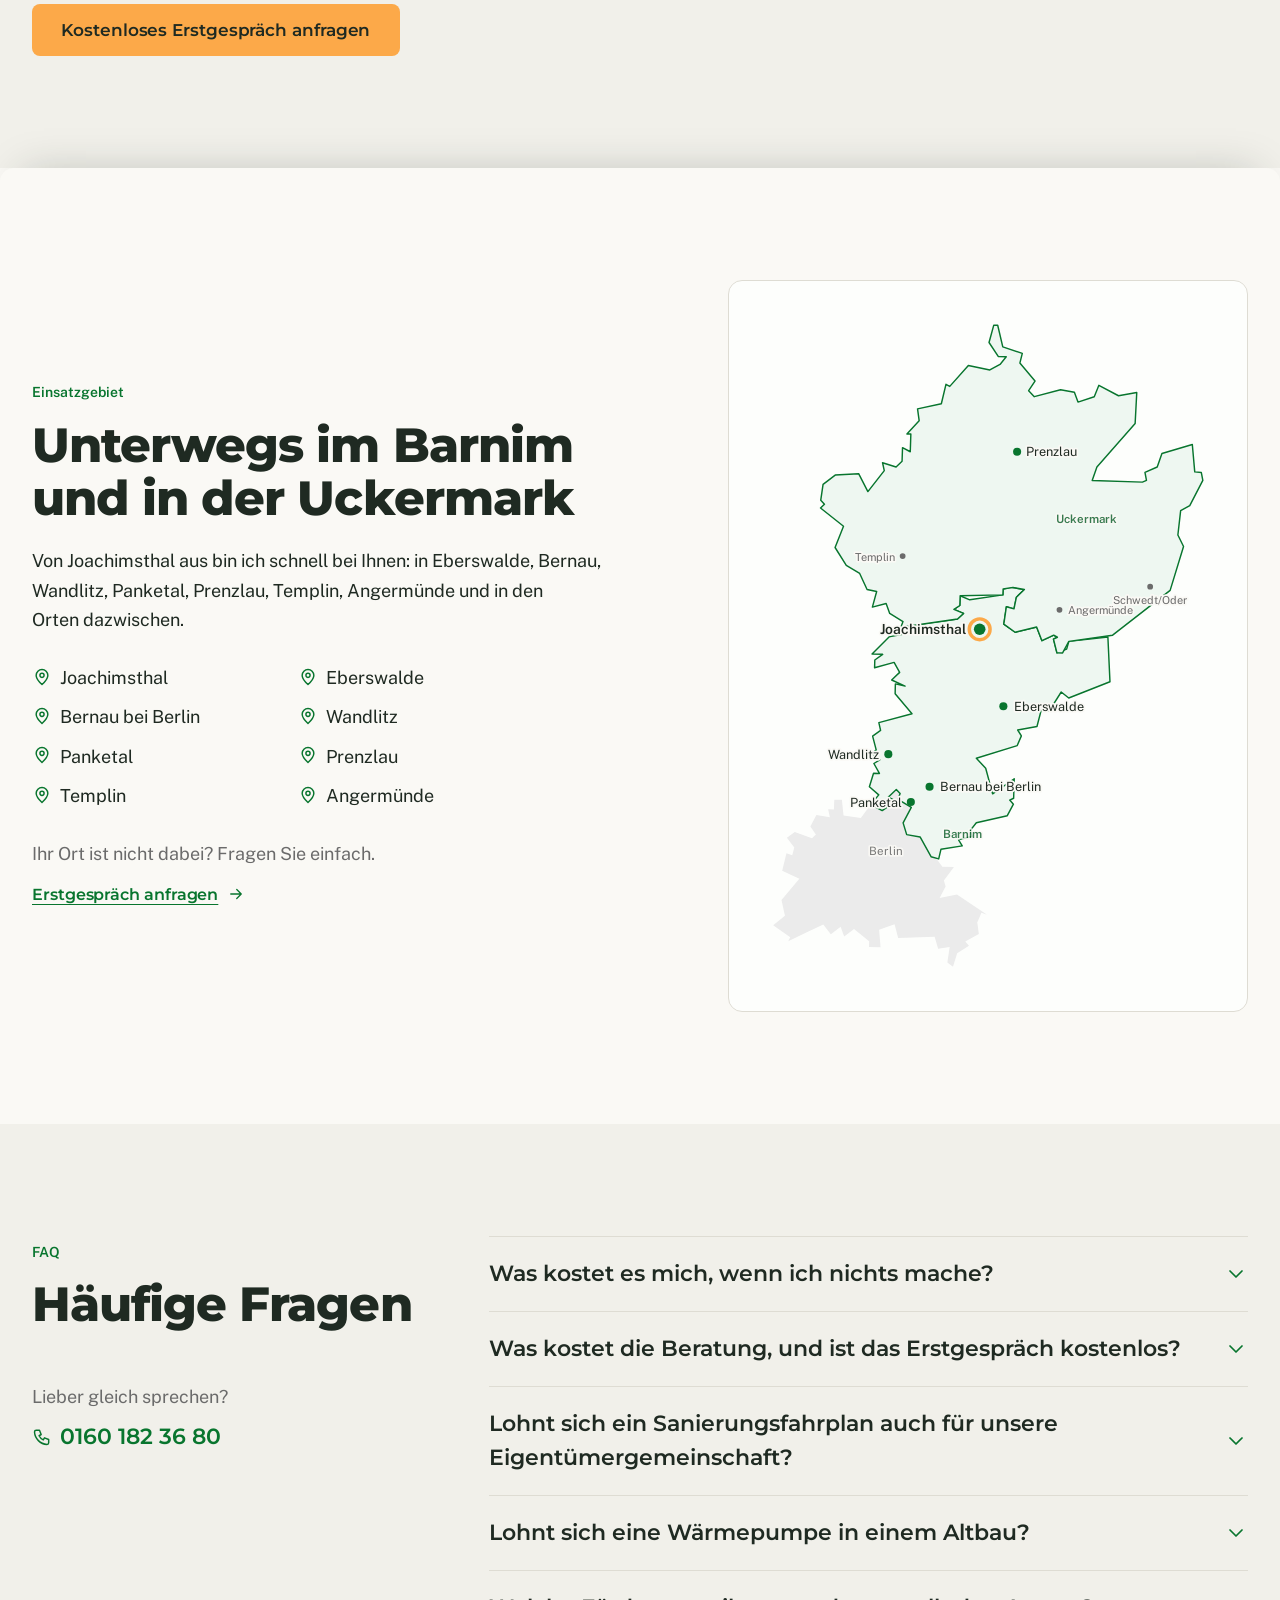
